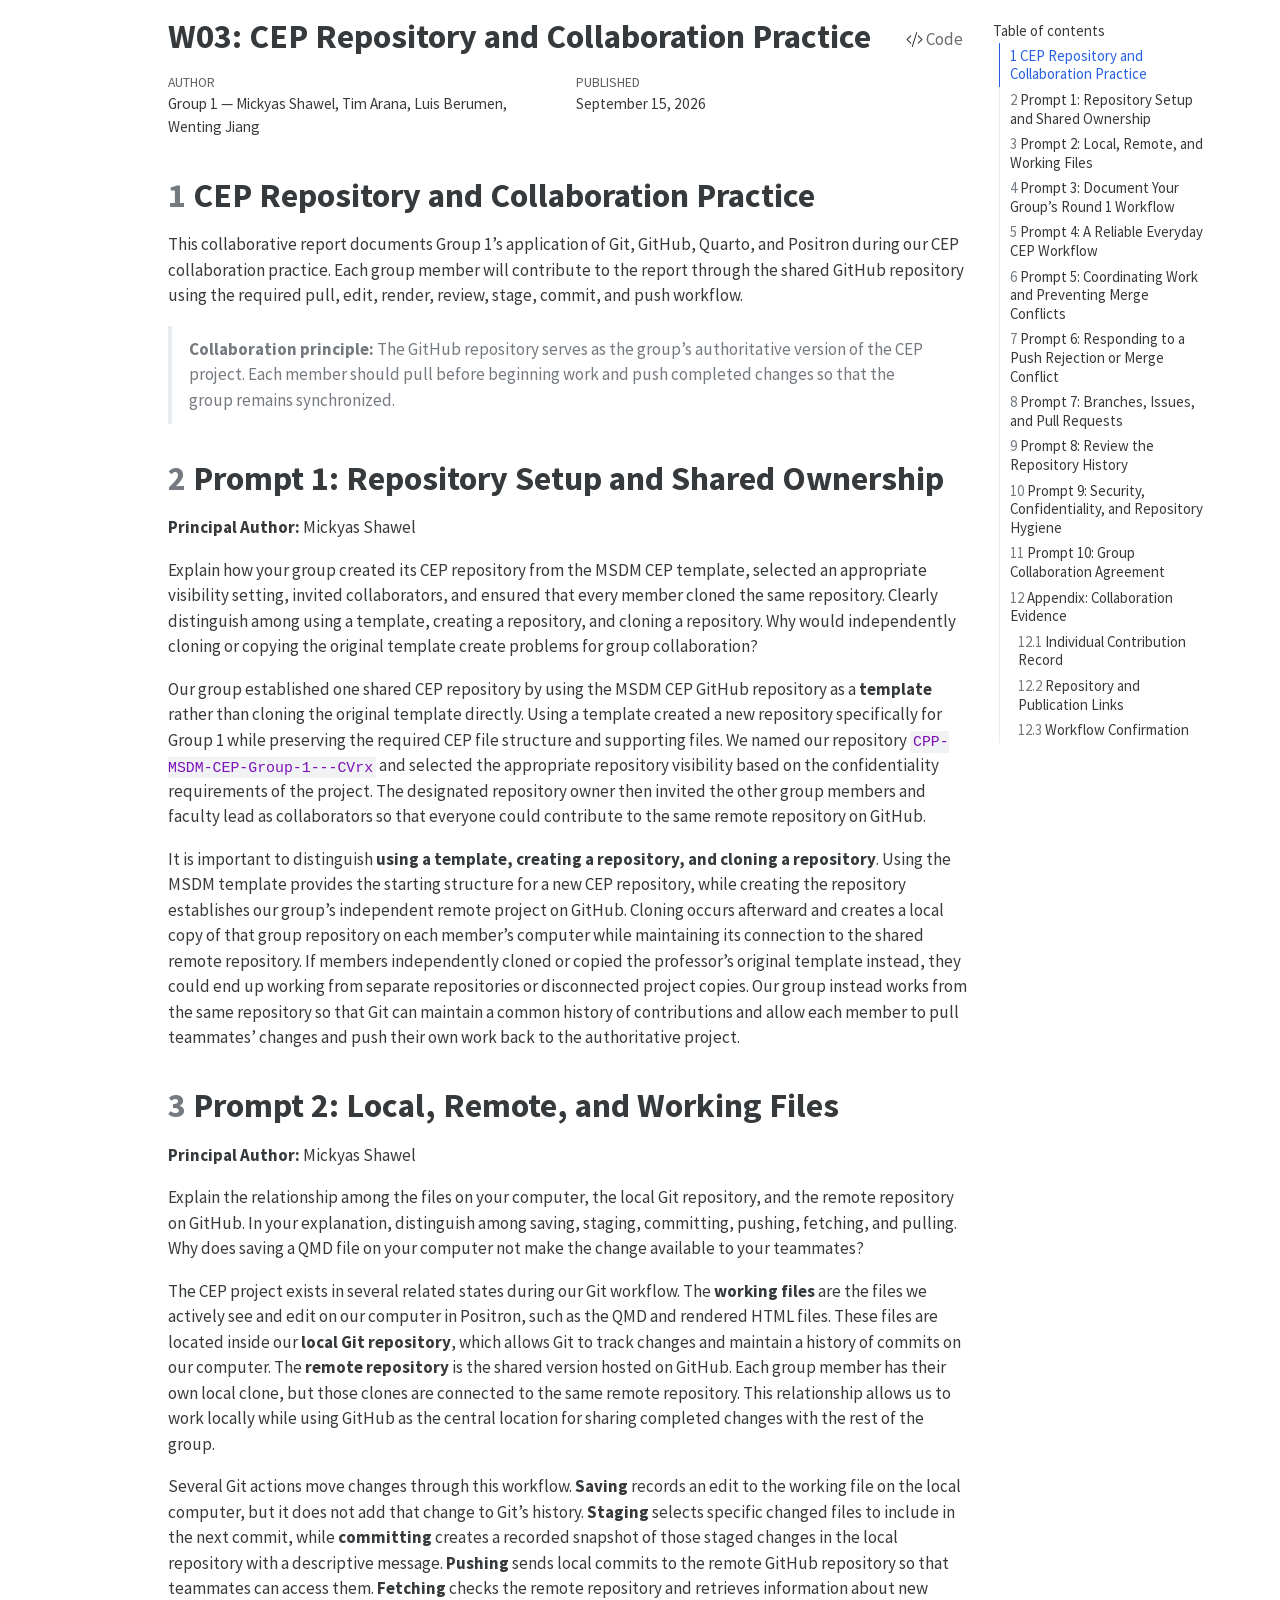
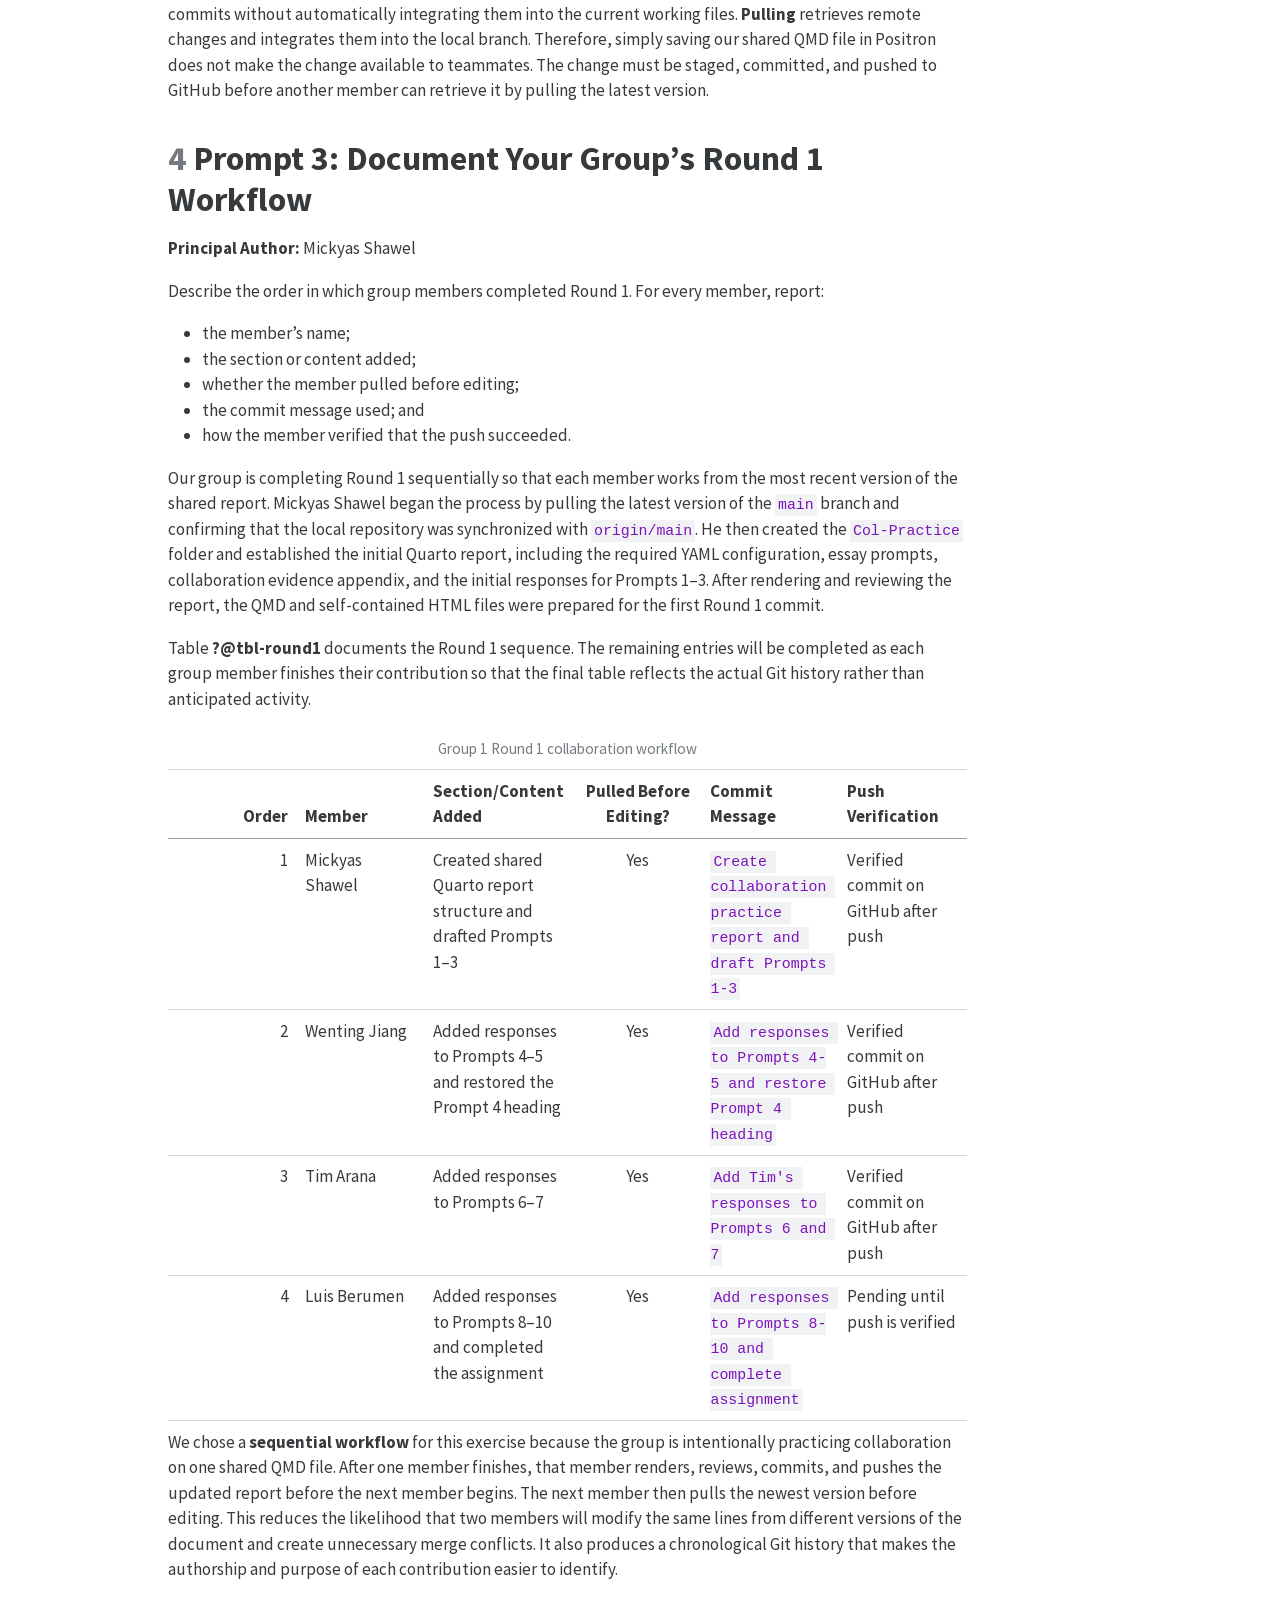
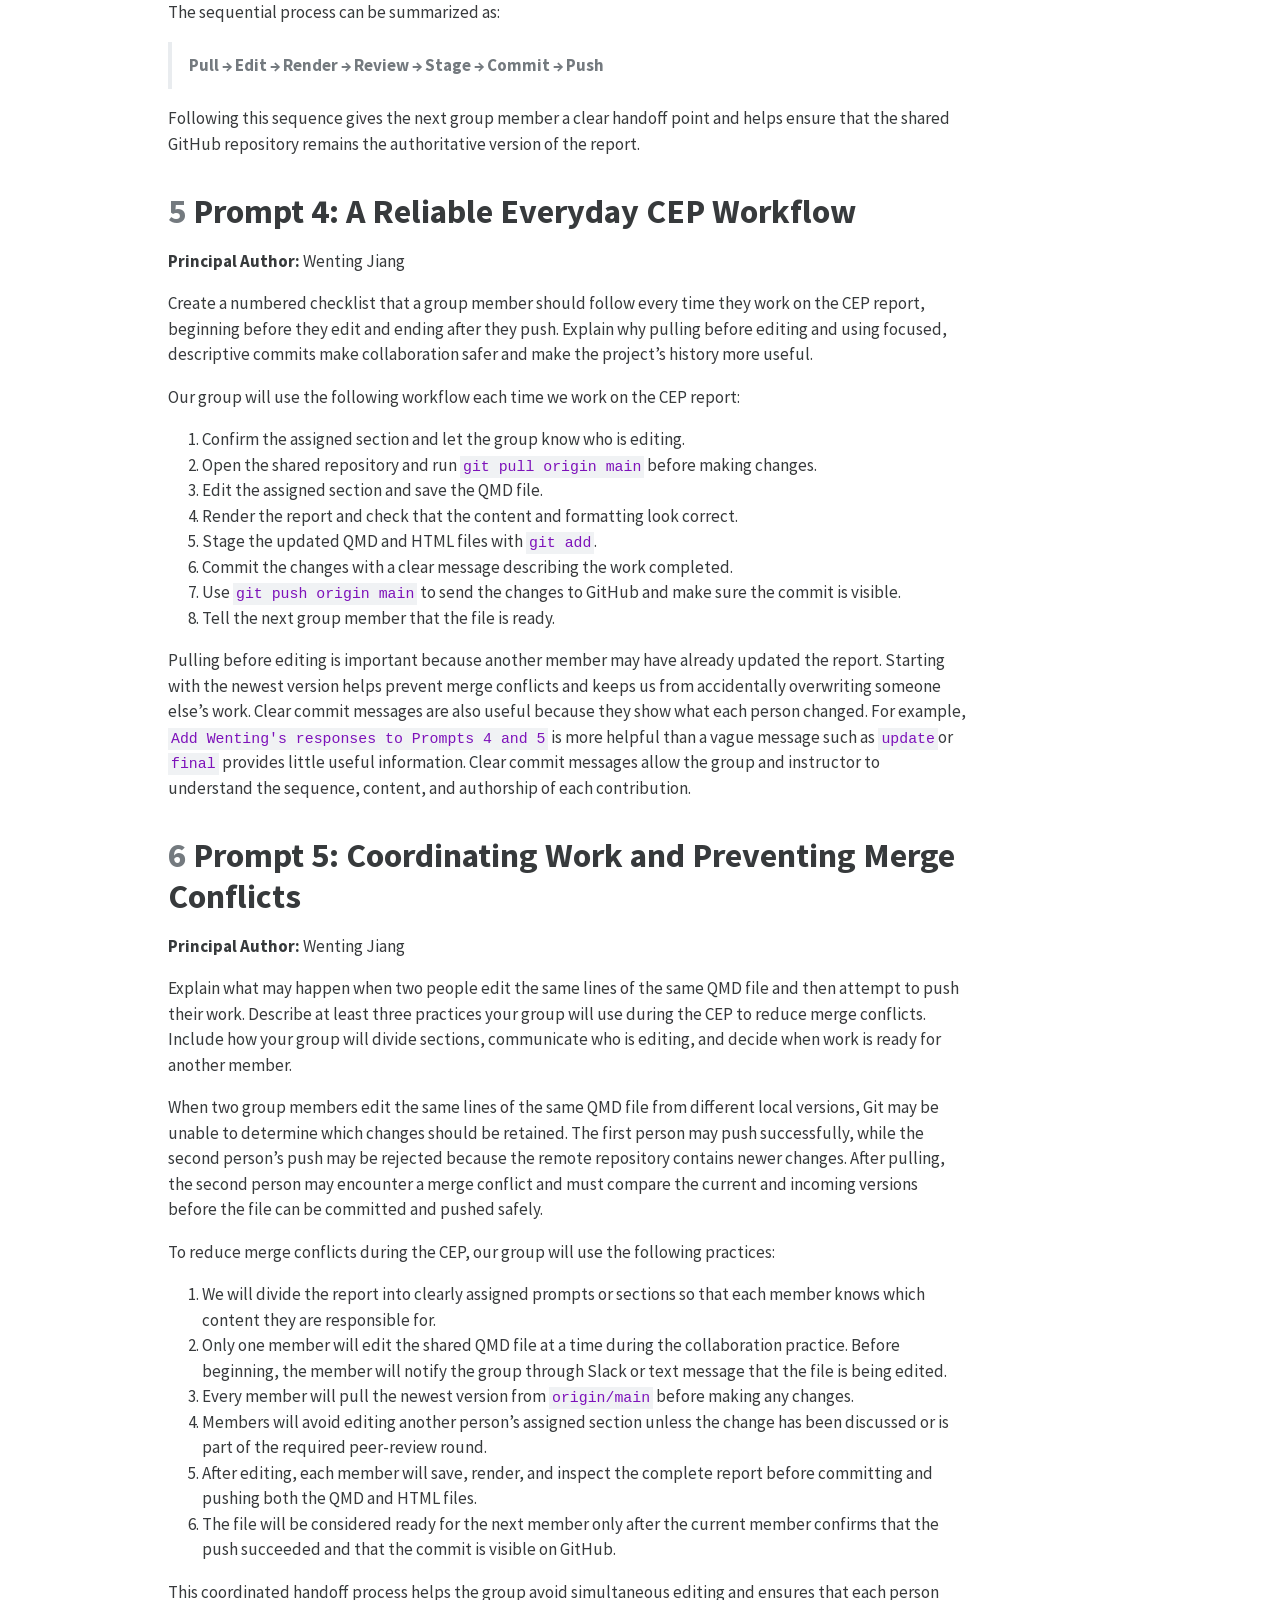
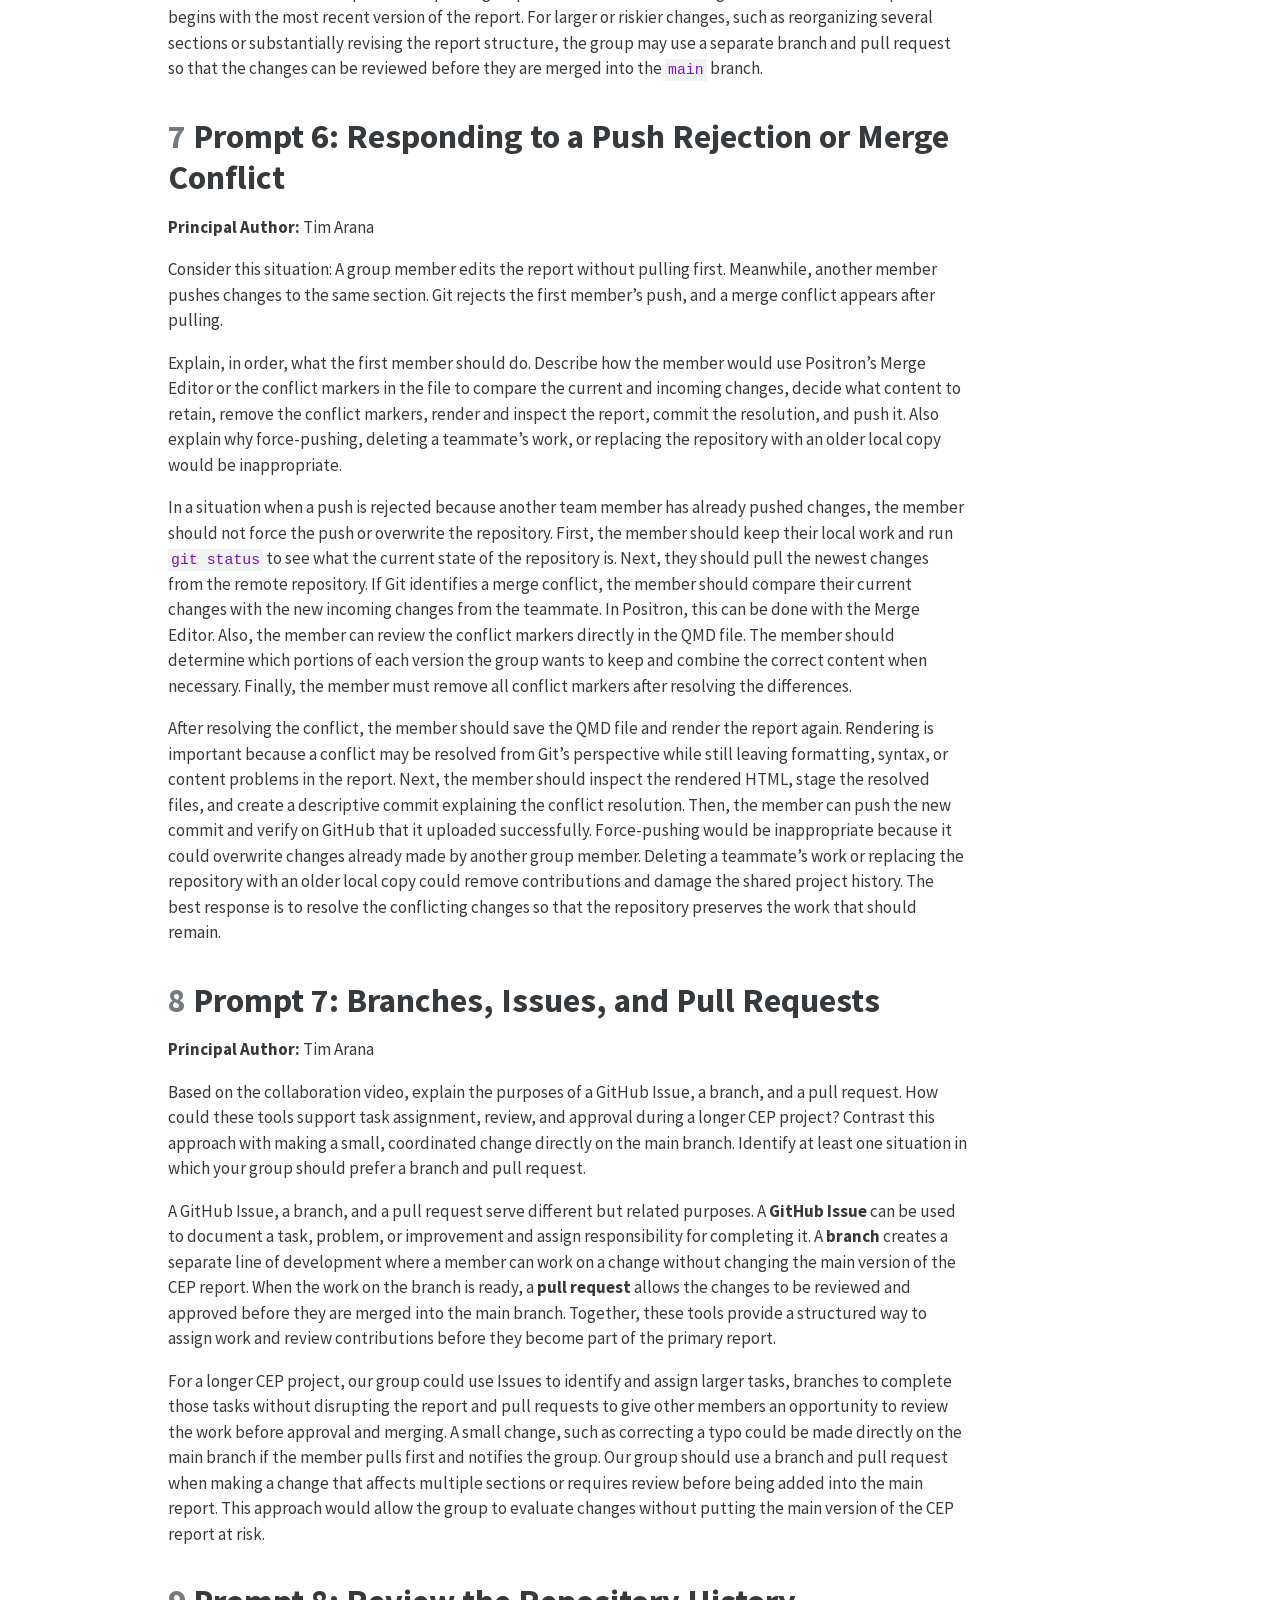
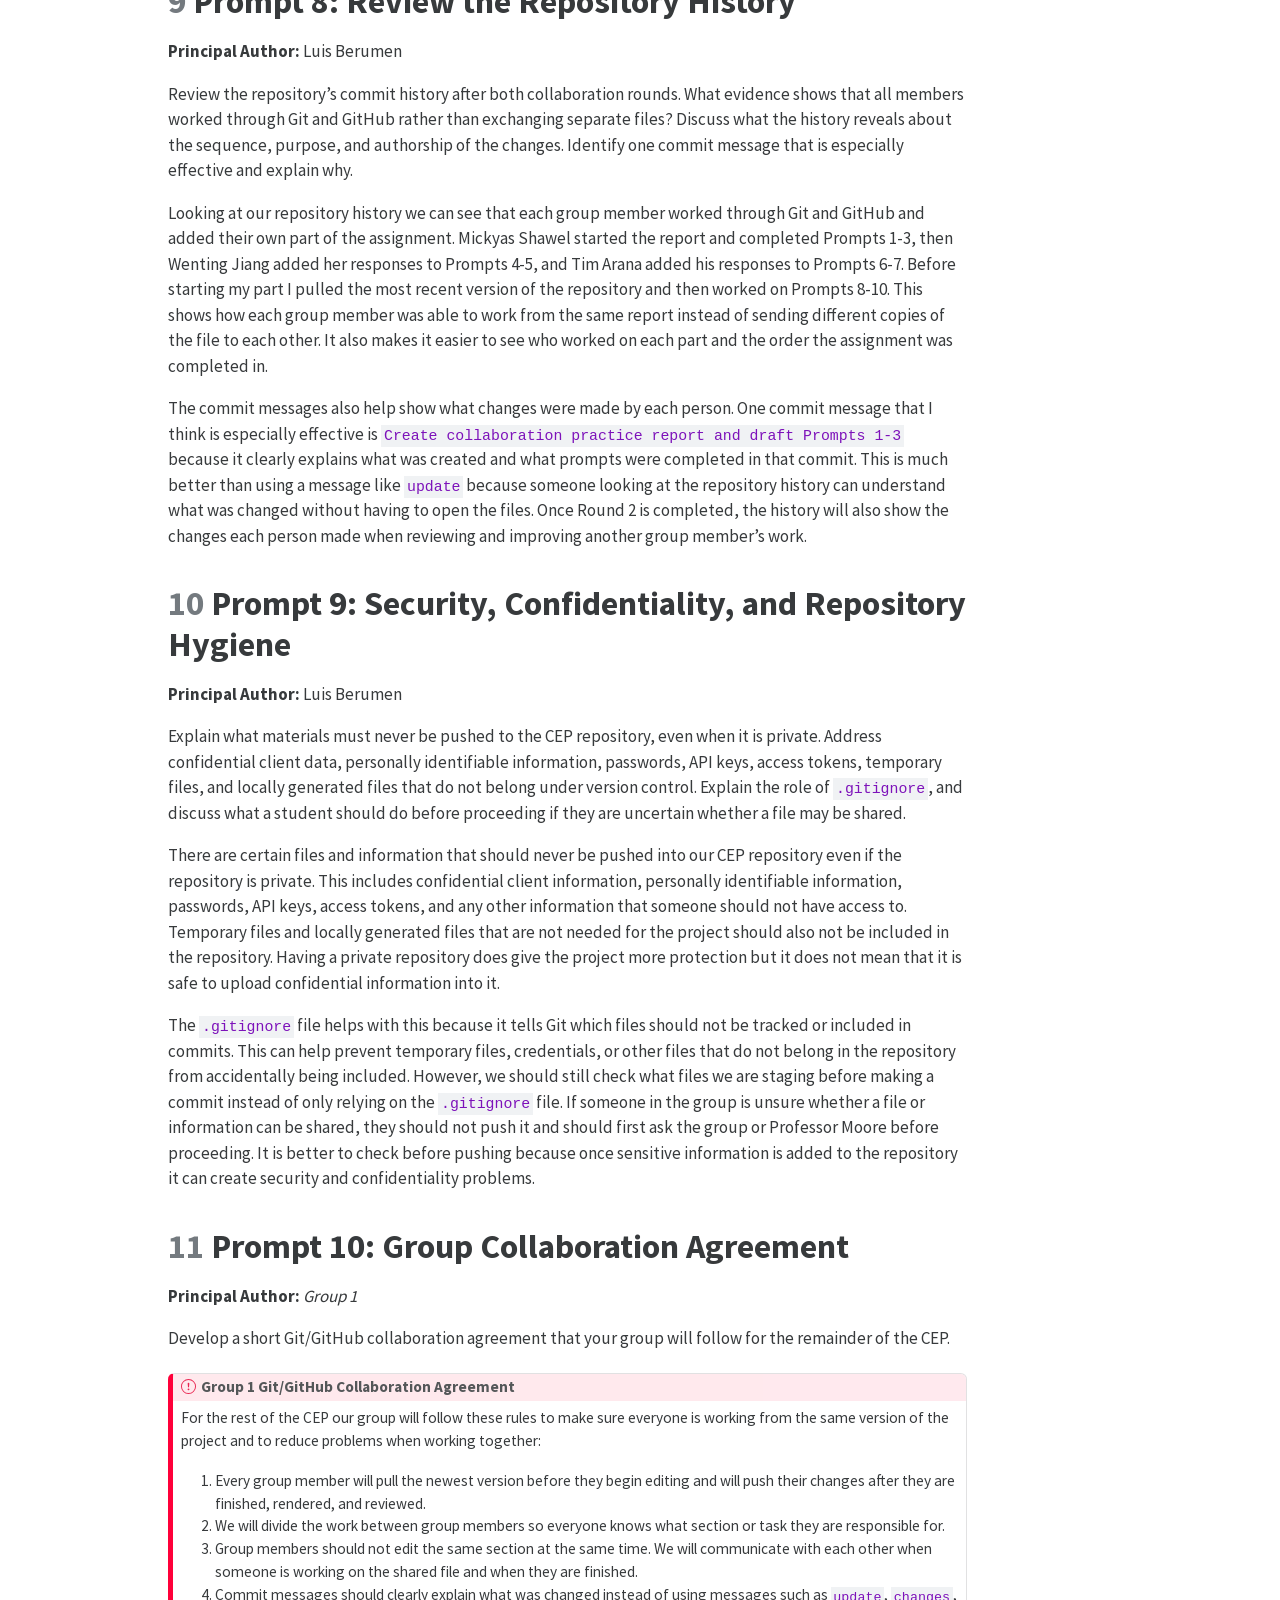
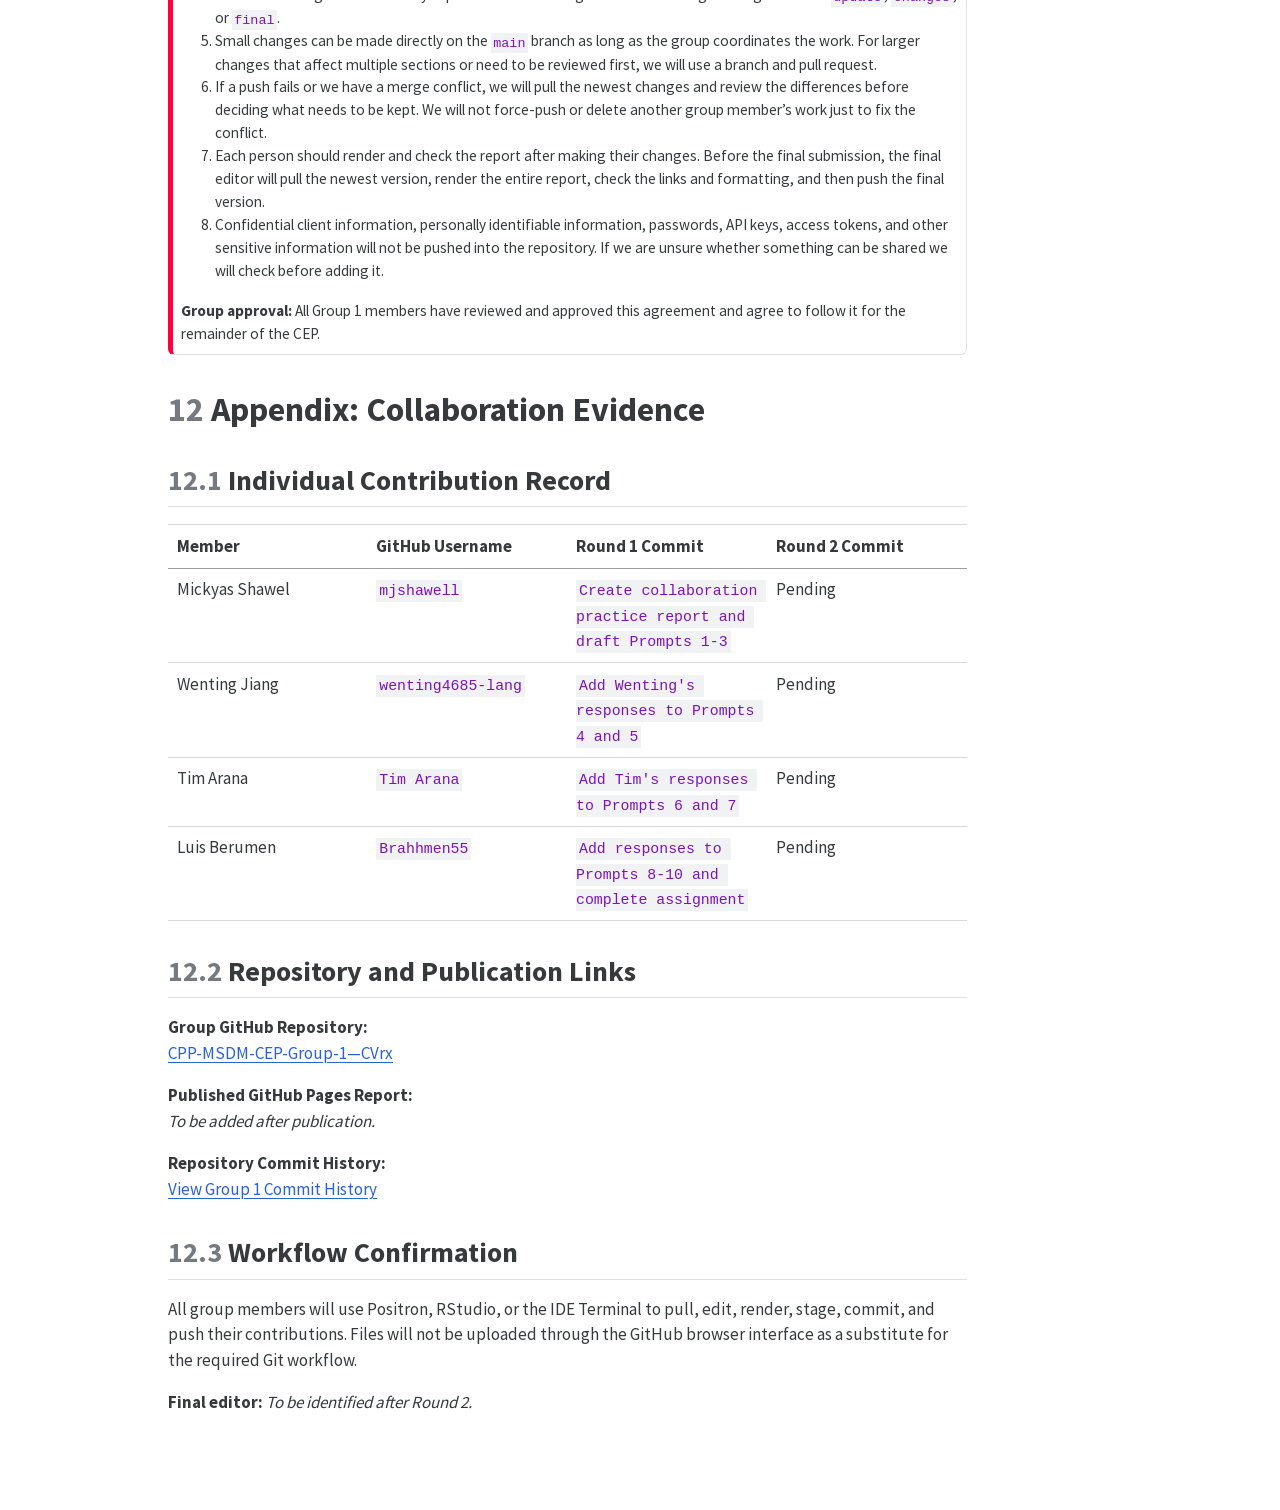
==== Col-Practice/index.html @ 11956f8b "updated html file for github pages" ====
<!DOCTYPE html>
<html xmlns="http://www.w3.org/1999/xhtml" lang="en" xml:lang="en"><head>

<meta charset="utf-8">
<meta name="generator" content="quarto-1.9.38">

<meta name="viewport" content="width=device-width, initial-scale=1.0, user-scalable=yes">

<meta name="author" content="Group 1 — Mickyas Shawel, Tim Arana, Luis Berumen, Wenting Jiang">
<meta name="dcterms.date" content="2026-09-15">

<title>W03: CEP Repository and Collaboration Practice</title>
<style>

code{white-space: pre-wrap;}
span.smallcaps{font-variant: small-caps;}
div.columns{display: flex; gap: min(4vw, 1.5em);}
div.column{flex: auto; overflow-x: auto;}
div.hanging-indent{margin-left: 1.5em; text-indent: -1.5em;}
ul.task-list{list-style: none;}
ul.task-list li input[type="checkbox"] {
width: 0.8em;
margin: 0 0.8em 0.2em -1em;  vertical-align: middle;
}

html { -webkit-text-size-adjust: 100%; }
pre > code.sourceCode { white-space: pre; position: relative; }
pre > code.sourceCode > span { display: inline-block; line-height: 1.25; }
pre > code.sourceCode > span:empty { height: 1.2em; }
.sourceCode { overflow: visible; }
code.sourceCode > span { color: inherit; text-decoration: inherit; }
div.sourceCode { margin: 1em 0; }
pre.sourceCode { margin: 0; }
@media screen {
div.sourceCode { overflow: auto; }
}
@media print {
pre > code.sourceCode { white-space: pre-wrap; }
pre > code.sourceCode > span { text-indent: -5em; padding-left: 5em; }
}
pre.numberSource code
{ counter-reset: source-line 0; }
pre.numberSource code > span
{ position: relative; left: -4em; counter-increment: source-line; }
pre.numberSource code > span > a:first-child::before
{ content: counter(source-line);
position: relative; left: -1em; text-align: right; vertical-align: baseline;
border: none; display: inline-block;
-webkit-touch-callout: none; -webkit-user-select: none;
-khtml-user-select: none; -moz-user-select: none;
-ms-user-select: none; user-select: none;
padding: 0 4px; width: 4em;
}
pre.numberSource { margin-left: 3em; padding-left: 4px; }
div.sourceCode
{ }
@media screen {
pre > code.sourceCode > span > a:first-child::before { text-decoration: underline; }
}
</style>


<script>/*!
 * clipboard.js v2.0.11
 * https://clipboardjs.com/
 *
 * Licensed MIT © Zeno Rocha
 */
!function(t,e){"object"==typeof exports&&"object"==typeof module?module.exports=e():"function"==typeof define&&define.amd?define([],e):"object"==typeof exports?exports.ClipboardJS=e():t.ClipboardJS=e()}(this,function(){return n={686:function(t,e,n){"use strict";n.d(e,{default:function(){return b}});var e=n(279),i=n.n(e),e=n(370),u=n.n(e),e=n(817),r=n.n(e);function c(t){try{return document.execCommand(t)}catch(t){return}}var a=function(t){t=r()(t);return c("cut"),t};function o(t,e){var n,o,t=(n=t,o="rtl"===document.documentElement.getAttribute("dir"),(t=document.createElement("textarea")).style.fontSize="12pt",t.style.border="0",t.style.padding="0",t.style.margin="0",t.style.position="absolute",t.style[o?"right":"left"]="-9999px",o=window.pageYOffset||document.documentElement.scrollTop,t.style.top="".concat(o,"px"),t.setAttribute("readonly",""),t.value=n,t);return e.container.appendChild(t),e=r()(t),c("copy"),t.remove(),e}var f=function(t){var e=1<arguments.length&&void 0!==arguments[1]?arguments[1]:{container:document.body},n="";return"string"==typeof t?n=o(t,e):t instanceof HTMLInputElement&&!["text","search","url","tel","password"].includes(null==t?void 0:t.type)?n=o(t.value,e):(n=r()(t),c("copy")),n};function l(t){return(l="function"==typeof Symbol&&"symbol"==typeof Symbol.iterator?function(t){return typeof t}:function(t){return t&&"function"==typeof Symbol&&t.constructor===Symbol&&t!==Symbol.prototype?"symbol":typeof t})(t)}var s=function(){var t=0<arguments.length&&void 0!==arguments[0]?arguments[0]:{},e=t.action,n=void 0===e?"copy":e,o=t.container,e=t.target,t=t.text;if("copy"!==n&&"cut"!==n)throw new Error('Invalid "action" value, use either "copy" or "cut"');if(void 0!==e){if(!e||"object"!==l(e)||1!==e.nodeType)throw new Error('Invalid "target" value, use a valid Element');if("copy"===n&&e.hasAttribute("disabled"))throw new Error('Invalid "target" attribute. Please use "readonly" instead of "disabled" attribute');if("cut"===n&&(e.hasAttribute("readonly")||e.hasAttribute("disabled")))throw new Error('Invalid "target" attribute. You can\'t cut text from elements with "readonly" or "disabled" attributes')}return t?f(t,{container:o}):e?"cut"===n?a(e):f(e,{container:o}):void 0};function p(t){return(p="function"==typeof Symbol&&"symbol"==typeof Symbol.iterator?function(t){return typeof t}:function(t){return t&&"function"==typeof Symbol&&t.constructor===Symbol&&t!==Symbol.prototype?"symbol":typeof t})(t)}function d(t,e){for(var n=0;n<e.length;n++){var o=e[n];o.enumerable=o.enumerable||!1,o.configurable=!0,"value"in o&&(o.writable=!0),Object.defineProperty(t,o.key,o)}}function y(t,e){return(y=Object.setPrototypeOf||function(t,e){return t.__proto__=e,t})(t,e)}function h(n){var o=function(){if("undefined"==typeof Reflect||!Reflect.construct)return!1;if(Reflect.construct.sham)return!1;if("function"==typeof Proxy)return!0;try{return Date.prototype.toString.call(Reflect.construct(Date,[],function(){})),!0}catch(t){return!1}}();return function(){var t,e=v(n);return t=o?(t=v(this).constructor,Reflect.construct(e,arguments,t)):e.apply(this,arguments),e=this,!(t=t)||"object"!==p(t)&&"function"!=typeof t?function(t){if(void 0!==t)return t;throw new ReferenceError("this hasn't been initialised - super() hasn't been called")}(e):t}}function v(t){return(v=Object.setPrototypeOf?Object.getPrototypeOf:function(t){return t.__proto__||Object.getPrototypeOf(t)})(t)}function m(t,e){t="data-clipboard-".concat(t);if(e.hasAttribute(t))return e.getAttribute(t)}var b=function(){!function(t,e){if("function"!=typeof e&&null!==e)throw new TypeError("Super expression must either be null or a function");t.prototype=Object.create(e&&e.prototype,{constructor:{value:t,writable:!0,configurable:!0}}),e&&y(t,e)}(r,i());var t,e,n,o=h(r);function r(t,e){var n;return function(t){if(!(t instanceof r))throw new TypeError("Cannot call a class as a function")}(this),(n=o.call(this)).resolveOptions(e),n.listenClick(t),n}return t=r,n=[{key:"copy",value:function(t){var e=1<arguments.length&&void 0!==arguments[1]?arguments[1]:{container:document.body};return f(t,e)}},{key:"cut",value:function(t){return a(t)}},{key:"isSupported",value:function(){var t=0<arguments.length&&void 0!==arguments[0]?arguments[0]:["copy","cut"],t="string"==typeof t?[t]:t,e=!!document.queryCommandSupported;return t.forEach(function(t){e=e&&!!document.queryCommandSupported(t)}),e}}],(e=[{key:"resolveOptions",value:function(){var t=0<arguments.length&&void 0!==arguments[0]?arguments[0]:{};this.action="function"==typeof t.action?t.action:this.defaultAction,this.target="function"==typeof t.target?t.target:this.defaultTarget,this.text="function"==typeof t.text?t.text:this.defaultText,this.container="object"===p(t.container)?t.container:document.body}},{key:"listenClick",value:function(t){var e=this;this.listener=u()(t,"click",function(t){return e.onClick(t)})}},{key:"onClick",value:function(t){var e=t.delegateTarget||t.currentTarget,n=this.action(e)||"copy",t=s({action:n,container:this.container,target:this.target(e),text:this.text(e)});this.emit(t?"success":"error",{action:n,text:t,trigger:e,clearSelection:function(){e&&e.focus(),window.getSelection().removeAllRanges()}})}},{key:"defaultAction",value:function(t){return m("action",t)}},{key:"defaultTarget",value:function(t){t=m("target",t);if(t)return document.querySelector(t)}},{key:"defaultText",value:function(t){return m("text",t)}},{key:"destroy",value:function(){this.listener.destroy()}}])&&d(t.prototype,e),n&&d(t,n),r}()},828:function(t){var e;"undefined"==typeof Element||Element.prototype.matches||((e=Element.prototype).matches=e.matchesSelector||e.mozMatchesSelector||e.msMatchesSelector||e.oMatchesSelector||e.webkitMatchesSelector),t.exports=function(t,e){for(;t&&9!==t.nodeType;){if("function"==typeof t.matches&&t.matches(e))return t;t=t.parentNode}}},438:function(t,e,n){var u=n(828);function i(t,e,n,o,r){var i=function(e,n,t,o){return function(t){t.delegateTarget=u(t.target,n),t.delegateTarget&&o.call(e,t)}}.apply(this,arguments);return t.addEventListener(n,i,r),{destroy:function(){t.removeEventListener(n,i,r)}}}t.exports=function(t,e,n,o,r){return"function"==typeof t.addEventListener?i.apply(null,arguments):"function"==typeof n?i.bind(null,document).apply(null,arguments):("string"==typeof t&&(t=document.querySelectorAll(t)),Array.prototype.map.call(t,function(t){return i(t,e,n,o,r)}))}},879:function(t,n){n.node=function(t){return void 0!==t&&t instanceof HTMLElement&&1===t.nodeType},n.nodeList=function(t){var e=Object.prototype.toString.call(t);return void 0!==t&&("[object NodeList]"===e||"[object HTMLCollection]"===e)&&"length"in t&&(0===t.length||n.node(t[0]))},n.string=function(t){return"string"==typeof t||t instanceof String},n.fn=function(t){return"[object Function]"===Object.prototype.toString.call(t)}},370:function(t,e,n){var f=n(879),l=n(438);t.exports=function(t,e,n){if(!t&&!e&&!n)throw new Error("Missing required arguments");if(!f.string(e))throw new TypeError("Second argument must be a String");if(!f.fn(n))throw new TypeError("Third argument must be a Function");if(f.node(t))return c=e,a=n,(u=t).addEventListener(c,a),{destroy:function(){u.removeEventListener(c,a)}};if(f.nodeList(t))return o=t,r=e,i=n,Array.prototype.forEach.call(o,function(t){t.addEventListener(r,i)}),{destroy:function(){Array.prototype.forEach.call(o,function(t){t.removeEventListener(r,i)})}};if(f.string(t))return t=t,e=e,n=n,l(document.body,t,e,n);throw new TypeError("First argument must be a String, HTMLElement, HTMLCollection, or NodeList");var o,r,i,u,c,a}},817:function(t){t.exports=function(t){var e,n="SELECT"===t.nodeName?(t.focus(),t.value):"INPUT"===t.nodeName||"TEXTAREA"===t.nodeName?((e=t.hasAttribute("readonly"))||t.setAttribute("readonly",""),t.select(),t.setSelectionRange(0,t.value.length),e||t.removeAttribute("readonly"),t.value):(t.hasAttribute("contenteditable")&&t.focus(),n=window.getSelection(),(e=document.createRange()).selectNodeContents(t),n.removeAllRanges(),n.addRange(e),n.toString());return n}},279:function(t){function e(){}e.prototype={on:function(t,e,n){var o=this.e||(this.e={});return(o[t]||(o[t]=[])).push({fn:e,ctx:n}),this},once:function(t,e,n){var o=this;function r(){o.off(t,r),e.apply(n,arguments)}return r._=e,this.on(t,r,n)},emit:function(t){for(var e=[].slice.call(arguments,1),n=((this.e||(this.e={}))[t]||[]).slice(),o=0,r=n.length;o<r;o++)n[o].fn.apply(n[o].ctx,e);return this},off:function(t,e){var n=this.e||(this.e={}),o=n[t],r=[];if(o&&e)for(var i=0,u=o.length;i<u;i++)o[i].fn!==e&&o[i].fn._!==e&&r.push(o[i]);return r.length?n[t]=r:delete n[t],this}},t.exports=e,t.exports.TinyEmitter=e}},r={},o.n=function(t){var e=t&&t.__esModule?function(){return t.default}:function(){return t};return o.d(e,{a:e}),e},o.d=function(t,e){for(var n in e)o.o(e,n)&&!o.o(t,n)&&Object.defineProperty(t,n,{enumerable:!0,get:e[n]})},o.o=function(t,e){return Object.prototype.hasOwnProperty.call(t,e)},o(686).default;function o(t){if(r[t])return r[t].exports;var e=r[t]={exports:{}};return n[t](e,e.exports,o),e.exports}var n,r});</script>
<script src="[data-uri]" type="module"></script>
<script src="[data-uri]" type="module"></script>
<script>/**
 * @popperjs/core v2.11.7 - MIT License
 */

!function(e,t){"object"==typeof exports&&"undefined"!=typeof module?t(exports):"function"==typeof define&&define.amd?define(["exports"],t):t((e="undefined"!=typeof globalThis?globalThis:e||self).Popper={})}(this,(function(e){"use strict";function t(e){if(null==e)return window;if("[object Window]"!==e.toString()){var t=e.ownerDocument;return t&&t.defaultView||window}return e}function n(e){return e instanceof t(e).Element||e instanceof Element}function r(e){return e instanceof t(e).HTMLElement||e instanceof HTMLElement}function o(e){return"undefined"!=typeof ShadowRoot&&(e instanceof t(e).ShadowRoot||e instanceof ShadowRoot)}var i=Math.max,a=Math.min,s=Math.round;function f(){var e=navigator.userAgentData;return null!=e&&e.brands&&Array.isArray(e.brands)?e.brands.map((function(e){return e.brand+"/"+e.version})).join(" "):navigator.userAgent}function c(){return!/^((?!chrome|android).)*safari/i.test(f())}function p(e,o,i){void 0===o&&(o=!1),void 0===i&&(i=!1);var a=e.getBoundingClientRect(),f=1,p=1;o&&r(e)&&(f=e.offsetWidth>0&&s(a.width)/e.offsetWidth||1,p=e.offsetHeight>0&&s(a.height)/e.offsetHeight||1);var u=(n(e)?t(e):window).visualViewport,l=!c()&&i,d=(a.left+(l&&u?u.offsetLeft:0))/f,h=(a.top+(l&&u?u.offsetTop:0))/p,m=a.width/f,v=a.height/p;return{width:m,height:v,top:h,right:d+m,bottom:h+v,left:d,x:d,y:h}}function u(e){var n=t(e);return{scrollLeft:n.pageXOffset,scrollTop:n.pageYOffset}}function l(e){return e?(e.nodeName||"").toLowerCase():null}function d(e){return((n(e)?e.ownerDocument:e.document)||window.document).documentElement}function h(e){return p(d(e)).left+u(e).scrollLeft}function m(e){return t(e).getComputedStyle(e)}function v(e){var t=m(e),n=t.overflow,r=t.overflowX,o=t.overflowY;return/auto|scroll|overlay|hidden/.test(n+o+r)}function y(e,n,o){void 0===o&&(o=!1);var i,a,f=r(n),c=r(n)&&function(e){var t=e.getBoundingClientRect(),n=s(t.width)/e.offsetWidth||1,r=s(t.height)/e.offsetHeight||1;return 1!==n||1!==r}(n),m=d(n),y=p(e,c,o),g={scrollLeft:0,scrollTop:0},b={x:0,y:0};return(f||!f&&!o)&&(("body"!==l(n)||v(m))&&(g=(i=n)!==t(i)&&r(i)?{scrollLeft:(a=i).scrollLeft,scrollTop:a.scrollTop}:u(i)),r(n)?((b=p(n,!0)).x+=n.clientLeft,b.y+=n.clientTop):m&&(b.x=h(m))),{x:y.left+g.scrollLeft-b.x,y:y.top+g.scrollTop-b.y,width:y.width,height:y.height}}function g(e){var t=p(e),n=e.offsetWidth,r=e.offsetHeight;return Math.abs(t.width-n)<=1&&(n=t.width),Math.abs(t.height-r)<=1&&(r=t.height),{x:e.offsetLeft,y:e.offsetTop,width:n,height:r}}function b(e){return"html"===l(e)?e:e.assignedSlot||e.parentNode||(o(e)?e.host:null)||d(e)}function x(e){return["html","body","#document"].indexOf(l(e))>=0?e.ownerDocument.body:r(e)&&v(e)?e:x(b(e))}function w(e,n){var r;void 0===n&&(n=[]);var o=x(e),i=o===(null==(r=e.ownerDocument)?void 0:r.body),a=t(o),s=i?[a].concat(a.visualViewport||[],v(o)?o:[]):o,f=n.concat(s);return i?f:f.concat(w(b(s)))}function O(e){return["table","td","th"].indexOf(l(e))>=0}function j(e){return r(e)&&"fixed"!==m(e).position?e.offsetParent:null}function E(e){for(var n=t(e),i=j(e);i&&O(i)&&"static"===m(i).position;)i=j(i);return i&&("html"===l(i)||"body"===l(i)&&"static"===m(i).position)?n:i||function(e){var t=/firefox/i.test(f());if(/Trident/i.test(f())&&r(e)&&"fixed"===m(e).position)return null;var n=b(e);for(o(n)&&(n=n.host);r(n)&&["html","body"].indexOf(l(n))<0;){var i=m(n);if("none"!==i.transform||"none"!==i.perspective||"paint"===i.contain||-1!==["transform","perspective"].indexOf(i.willChange)||t&&"filter"===i.willChange||t&&i.filter&&"none"!==i.filter)return n;n=n.parentNode}return null}(e)||n}var D="top",A="bottom",L="right",P="left",M="auto",k=[D,A,L,P],W="start",B="end",H="viewport",T="popper",R=k.reduce((function(e,t){return e.concat([t+"-"+W,t+"-"+B])}),[]),S=[].concat(k,[M]).reduce((function(e,t){return e.concat([t,t+"-"+W,t+"-"+B])}),[]),V=["beforeRead","read","afterRead","beforeMain","main","afterMain","beforeWrite","write","afterWrite"];function q(e){var t=new Map,n=new Set,r=[];function o(e){n.add(e.name),[].concat(e.requires||[],e.requiresIfExists||[]).forEach((function(e){if(!n.has(e)){var r=t.get(e);r&&o(r)}})),r.push(e)}return e.forEach((function(e){t.set(e.name,e)})),e.forEach((function(e){n.has(e.name)||o(e)})),r}function C(e){return e.split("-")[0]}function N(e,t){var n=t.getRootNode&&t.getRootNode();if(e.contains(t))return!0;if(n&&o(n)){var r=t;do{if(r&&e.isSameNode(r))return!0;r=r.parentNode||r.host}while(r)}return!1}function I(e){return Object.assign({},e,{left:e.x,top:e.y,right:e.x+e.width,bottom:e.y+e.height})}function _(e,r,o){return r===H?I(function(e,n){var r=t(e),o=d(e),i=r.visualViewport,a=o.clientWidth,s=o.clientHeight,f=0,p=0;if(i){a=i.width,s=i.height;var u=c();(u||!u&&"fixed"===n)&&(f=i.offsetLeft,p=i.offsetTop)}return{width:a,height:s,x:f+h(e),y:p}}(e,o)):n(r)?function(e,t){var n=p(e,!1,"fixed"===t);return n.top=n.top+e.clientTop,n.left=n.left+e.clientLeft,n.bottom=n.top+e.clientHeight,n.right=n.left+e.clientWidth,n.width=e.clientWidth,n.height=e.clientHeight,n.x=n.left,n.y=n.top,n}(r,o):I(function(e){var t,n=d(e),r=u(e),o=null==(t=e.ownerDocument)?void 0:t.body,a=i(n.scrollWidth,n.clientWidth,o?o.scrollWidth:0,o?o.clientWidth:0),s=i(n.scrollHeight,n.clientHeight,o?o.scrollHeight:0,o?o.clientHeight:0),f=-r.scrollLeft+h(e),c=-r.scrollTop;return"rtl"===m(o||n).direction&&(f+=i(n.clientWidth,o?o.clientWidth:0)-a),{width:a,height:s,x:f,y:c}}(d(e)))}function F(e,t,o,s){var f="clippingParents"===t?function(e){var t=w(b(e)),o=["absolute","fixed"].indexOf(m(e).position)>=0&&r(e)?E(e):e;return n(o)?t.filter((function(e){return n(e)&&N(e,o)&&"body"!==l(e)})):[]}(e):[].concat(t),c=[].concat(f,[o]),p=c[0],u=c.reduce((function(t,n){var r=_(e,n,s);return t.top=i(r.top,t.top),t.right=a(r.right,t.right),t.bottom=a(r.bottom,t.bottom),t.left=i(r.left,t.left),t}),_(e,p,s));return u.width=u.right-u.left,u.height=u.bottom-u.top,u.x=u.left,u.y=u.top,u}function U(e){return e.split("-")[1]}function z(e){return["top","bottom"].indexOf(e)>=0?"x":"y"}function X(e){var t,n=e.reference,r=e.element,o=e.placement,i=o?C(o):null,a=o?U(o):null,s=n.x+n.width/2-r.width/2,f=n.y+n.height/2-r.height/2;switch(i){case D:t={x:s,y:n.y-r.height};break;case A:t={x:s,y:n.y+n.height};break;case L:t={x:n.x+n.width,y:f};break;case P:t={x:n.x-r.width,y:f};break;default:t={x:n.x,y:n.y}}var c=i?z(i):null;if(null!=c){var p="y"===c?"height":"width";switch(a){case W:t[c]=t[c]-(n[p]/2-r[p]/2);break;case B:t[c]=t[c]+(n[p]/2-r[p]/2)}}return t}function Y(e){return Object.assign({},{top:0,right:0,bottom:0,left:0},e)}function G(e,t){return t.reduce((function(t,n){return t[n]=e,t}),{})}function J(e,t){void 0===t&&(t={});var r=t,o=r.placement,i=void 0===o?e.placement:o,a=r.strategy,s=void 0===a?e.strategy:a,f=r.boundary,c=void 0===f?"clippingParents":f,u=r.rootBoundary,l=void 0===u?H:u,h=r.elementContext,m=void 0===h?T:h,v=r.altBoundary,y=void 0!==v&&v,g=r.padding,b=void 0===g?0:g,x=Y("number"!=typeof b?b:G(b,k)),w=m===T?"reference":T,O=e.rects.popper,j=e.elements[y?w:m],E=F(n(j)?j:j.contextElement||d(e.elements.popper),c,l,s),P=p(e.elements.reference),M=X({reference:P,element:O,strategy:"absolute",placement:i}),W=I(Object.assign({},O,M)),B=m===T?W:P,R={top:E.top-B.top+x.top,bottom:B.bottom-E.bottom+x.bottom,left:E.left-B.left+x.left,right:B.right-E.right+x.right},S=e.modifiersData.offset;if(m===T&&S){var V=S[i];Object.keys(R).forEach((function(e){var t=[L,A].indexOf(e)>=0?1:-1,n=[D,A].indexOf(e)>=0?"y":"x";R[e]+=V[n]*t}))}return R}var K={placement:"bottom",modifiers:[],strategy:"absolute"};function Q(){for(var e=arguments.length,t=new Array(e),n=0;n<e;n++)t[n]=arguments[n];return!t.some((function(e){return!(e&&"function"==typeof e.getBoundingClientRect)}))}function Z(e){void 0===e&&(e={});var t=e,r=t.defaultModifiers,o=void 0===r?[]:r,i=t.defaultOptions,a=void 0===i?K:i;return function(e,t,r){void 0===r&&(r=a);var i,s,f={placement:"bottom",orderedModifiers:[],options:Object.assign({},K,a),modifiersData:{},elements:{reference:e,popper:t},attributes:{},styles:{}},c=[],p=!1,u={state:f,setOptions:function(r){var i="function"==typeof r?r(f.options):r;l(),f.options=Object.assign({},a,f.options,i),f.scrollParents={reference:n(e)?w(e):e.contextElement?w(e.contextElement):[],popper:w(t)};var s,p,d=function(e){var t=q(e);return V.reduce((function(e,n){return e.concat(t.filter((function(e){return e.phase===n})))}),[])}((s=[].concat(o,f.options.modifiers),p=s.reduce((function(e,t){var n=e[t.name];return e[t.name]=n?Object.assign({},n,t,{options:Object.assign({},n.options,t.options),data:Object.assign({},n.data,t.data)}):t,e}),{}),Object.keys(p).map((function(e){return p[e]}))));return f.orderedModifiers=d.filter((function(e){return e.enabled})),f.orderedModifiers.forEach((function(e){var t=e.name,n=e.options,r=void 0===n?{}:n,o=e.effect;if("function"==typeof o){var i=o({state:f,name:t,instance:u,options:r}),a=function(){};c.push(i||a)}})),u.update()},forceUpdate:function(){if(!p){var e=f.elements,t=e.reference,n=e.popper;if(Q(t,n)){f.rects={reference:y(t,E(n),"fixed"===f.options.strategy),popper:g(n)},f.reset=!1,f.placement=f.options.placement,f.orderedModifiers.forEach((function(e){return f.modifiersData[e.name]=Object.assign({},e.data)}));for(var r=0;r<f.orderedModifiers.length;r++)if(!0!==f.reset){var o=f.orderedModifiers[r],i=o.fn,a=o.options,s=void 0===a?{}:a,c=o.name;"function"==typeof i&&(f=i({state:f,options:s,name:c,instance:u})||f)}else f.reset=!1,r=-1}}},update:(i=function(){return new Promise((function(e){u.forceUpdate(),e(f)}))},function(){return s||(s=new Promise((function(e){Promise.resolve().then((function(){s=void 0,e(i())}))}))),s}),destroy:function(){l(),p=!0}};if(!Q(e,t))return u;function l(){c.forEach((function(e){return e()})),c=[]}return u.setOptions(r).then((function(e){!p&&r.onFirstUpdate&&r.onFirstUpdate(e)})),u}}var $={passive:!0};var ee={name:"eventListeners",enabled:!0,phase:"write",fn:function(){},effect:function(e){var n=e.state,r=e.instance,o=e.options,i=o.scroll,a=void 0===i||i,s=o.resize,f=void 0===s||s,c=t(n.elements.popper),p=[].concat(n.scrollParents.reference,n.scrollParents.popper);return a&&p.forEach((function(e){e.addEventListener("scroll",r.update,$)})),f&&c.addEventListener("resize",r.update,$),function(){a&&p.forEach((function(e){e.removeEventListener("scroll",r.update,$)})),f&&c.removeEventListener("resize",r.update,$)}},data:{}};var te={name:"popperOffsets",enabled:!0,phase:"read",fn:function(e){var t=e.state,n=e.name;t.modifiersData[n]=X({reference:t.rects.reference,element:t.rects.popper,strategy:"absolute",placement:t.placement})},data:{}},ne={top:"auto",right:"auto",bottom:"auto",left:"auto"};function re(e){var n,r=e.popper,o=e.popperRect,i=e.placement,a=e.variation,f=e.offsets,c=e.position,p=e.gpuAcceleration,u=e.adaptive,l=e.roundOffsets,h=e.isFixed,v=f.x,y=void 0===v?0:v,g=f.y,b=void 0===g?0:g,x="function"==typeof l?l({x:y,y:b}):{x:y,y:b};y=x.x,b=x.y;var w=f.hasOwnProperty("x"),O=f.hasOwnProperty("y"),j=P,M=D,k=window;if(u){var W=E(r),H="clientHeight",T="clientWidth";if(W===t(r)&&"static"!==m(W=d(r)).position&&"absolute"===c&&(H="scrollHeight",T="scrollWidth"),W=W,i===D||(i===P||i===L)&&a===B)M=A,b-=(h&&W===k&&k.visualViewport?k.visualViewport.height:W[H])-o.height,b*=p?1:-1;if(i===P||(i===D||i===A)&&a===B)j=L,y-=(h&&W===k&&k.visualViewport?k.visualViewport.width:W[T])-o.width,y*=p?1:-1}var R,S=Object.assign({position:c},u&&ne),V=!0===l?function(e,t){var n=e.x,r=e.y,o=t.devicePixelRatio||1;return{x:s(n*o)/o||0,y:s(r*o)/o||0}}({x:y,y:b},t(r)):{x:y,y:b};return y=V.x,b=V.y,p?Object.assign({},S,((R={})[M]=O?"0":"",R[j]=w?"0":"",R.transform=(k.devicePixelRatio||1)<=1?"translate("+y+"px, "+b+"px)":"translate3d("+y+"px, "+b+"px, 0)",R)):Object.assign({},S,((n={})[M]=O?b+"px":"",n[j]=w?y+"px":"",n.transform="",n))}var oe={name:"computeStyles",enabled:!0,phase:"beforeWrite",fn:function(e){var t=e.state,n=e.options,r=n.gpuAcceleration,o=void 0===r||r,i=n.adaptive,a=void 0===i||i,s=n.roundOffsets,f=void 0===s||s,c={placement:C(t.placement),variation:U(t.placement),popper:t.elements.popper,popperRect:t.rects.popper,gpuAcceleration:o,isFixed:"fixed"===t.options.strategy};null!=t.modifiersData.popperOffsets&&(t.styles.popper=Object.assign({},t.styles.popper,re(Object.assign({},c,{offsets:t.modifiersData.popperOffsets,position:t.options.strategy,adaptive:a,roundOffsets:f})))),null!=t.modifiersData.arrow&&(t.styles.arrow=Object.assign({},t.styles.arrow,re(Object.assign({},c,{offsets:t.modifiersData.arrow,position:"absolute",adaptive:!1,roundOffsets:f})))),t.attributes.popper=Object.assign({},t.attributes.popper,{"data-popper-placement":t.placement})},data:{}};var ie={name:"applyStyles",enabled:!0,phase:"write",fn:function(e){var t=e.state;Object.keys(t.elements).forEach((function(e){var n=t.styles[e]||{},o=t.attributes[e]||{},i=t.elements[e];r(i)&&l(i)&&(Object.assign(i.style,n),Object.keys(o).forEach((function(e){var t=o[e];!1===t?i.removeAttribute(e):i.setAttribute(e,!0===t?"":t)})))}))},effect:function(e){var t=e.state,n={popper:{position:t.options.strategy,left:"0",top:"0",margin:"0"},arrow:{position:"absolute"},reference:{}};return Object.assign(t.elements.popper.style,n.popper),t.styles=n,t.elements.arrow&&Object.assign(t.elements.arrow.style,n.arrow),function(){Object.keys(t.elements).forEach((function(e){var o=t.elements[e],i=t.attributes[e]||{},a=Object.keys(t.styles.hasOwnProperty(e)?t.styles[e]:n[e]).reduce((function(e,t){return e[t]="",e}),{});r(o)&&l(o)&&(Object.assign(o.style,a),Object.keys(i).forEach((function(e){o.removeAttribute(e)})))}))}},requires:["computeStyles"]};var ae={name:"offset",enabled:!0,phase:"main",requires:["popperOffsets"],fn:function(e){var t=e.state,n=e.options,r=e.name,o=n.offset,i=void 0===o?[0,0]:o,a=S.reduce((function(e,n){return e[n]=function(e,t,n){var r=C(e),o=[P,D].indexOf(r)>=0?-1:1,i="function"==typeof n?n(Object.assign({},t,{placement:e})):n,a=i[0],s=i[1];return a=a||0,s=(s||0)*o,[P,L].indexOf(r)>=0?{x:s,y:a}:{x:a,y:s}}(n,t.rects,i),e}),{}),s=a[t.placement],f=s.x,c=s.y;null!=t.modifiersData.popperOffsets&&(t.modifiersData.popperOffsets.x+=f,t.modifiersData.popperOffsets.y+=c),t.modifiersData[r]=a}},se={left:"right",right:"left",bottom:"top",top:"bottom"};function fe(e){return e.replace(/left|right|bottom|top/g,(function(e){return se[e]}))}var ce={start:"end",end:"start"};function pe(e){return e.replace(/start|end/g,(function(e){return ce[e]}))}function ue(e,t){void 0===t&&(t={});var n=t,r=n.placement,o=n.boundary,i=n.rootBoundary,a=n.padding,s=n.flipVariations,f=n.allowedAutoPlacements,c=void 0===f?S:f,p=U(r),u=p?s?R:R.filter((function(e){return U(e)===p})):k,l=u.filter((function(e){return c.indexOf(e)>=0}));0===l.length&&(l=u);var d=l.reduce((function(t,n){return t[n]=J(e,{placement:n,boundary:o,rootBoundary:i,padding:a})[C(n)],t}),{});return Object.keys(d).sort((function(e,t){return d[e]-d[t]}))}var le={name:"flip",enabled:!0,phase:"main",fn:function(e){var t=e.state,n=e.options,r=e.name;if(!t.modifiersData[r]._skip){for(var o=n.mainAxis,i=void 0===o||o,a=n.altAxis,s=void 0===a||a,f=n.fallbackPlacements,c=n.padding,p=n.boundary,u=n.rootBoundary,l=n.altBoundary,d=n.flipVariations,h=void 0===d||d,m=n.allowedAutoPlacements,v=t.options.placement,y=C(v),g=f||(y===v||!h?[fe(v)]:function(e){if(C(e)===M)return[];var t=fe(e);return[pe(e),t,pe(t)]}(v)),b=[v].concat(g).reduce((function(e,n){return e.concat(C(n)===M?ue(t,{placement:n,boundary:p,rootBoundary:u,padding:c,flipVariations:h,allowedAutoPlacements:m}):n)}),[]),x=t.rects.reference,w=t.rects.popper,O=new Map,j=!0,E=b[0],k=0;k<b.length;k++){var B=b[k],H=C(B),T=U(B)===W,R=[D,A].indexOf(H)>=0,S=R?"width":"height",V=J(t,{placement:B,boundary:p,rootBoundary:u,altBoundary:l,padding:c}),q=R?T?L:P:T?A:D;x[S]>w[S]&&(q=fe(q));var N=fe(q),I=[];if(i&&I.push(V[H]<=0),s&&I.push(V[q]<=0,V[N]<=0),I.every((function(e){return e}))){E=B,j=!1;break}O.set(B,I)}if(j)for(var _=function(e){var t=b.find((function(t){var n=O.get(t);if(n)return n.slice(0,e).every((function(e){return e}))}));if(t)return E=t,"break"},F=h?3:1;F>0;F--){if("break"===_(F))break}t.placement!==E&&(t.modifiersData[r]._skip=!0,t.placement=E,t.reset=!0)}},requiresIfExists:["offset"],data:{_skip:!1}};function de(e,t,n){return i(e,a(t,n))}var he={name:"preventOverflow",enabled:!0,phase:"main",fn:function(e){var t=e.state,n=e.options,r=e.name,o=n.mainAxis,s=void 0===o||o,f=n.altAxis,c=void 0!==f&&f,p=n.boundary,u=n.rootBoundary,l=n.altBoundary,d=n.padding,h=n.tether,m=void 0===h||h,v=n.tetherOffset,y=void 0===v?0:v,b=J(t,{boundary:p,rootBoundary:u,padding:d,altBoundary:l}),x=C(t.placement),w=U(t.placement),O=!w,j=z(x),M="x"===j?"y":"x",k=t.modifiersData.popperOffsets,B=t.rects.reference,H=t.rects.popper,T="function"==typeof y?y(Object.assign({},t.rects,{placement:t.placement})):y,R="number"==typeof T?{mainAxis:T,altAxis:T}:Object.assign({mainAxis:0,altAxis:0},T),S=t.modifiersData.offset?t.modifiersData.offset[t.placement]:null,V={x:0,y:0};if(k){if(s){var q,N="y"===j?D:P,I="y"===j?A:L,_="y"===j?"height":"width",F=k[j],X=F+b[N],Y=F-b[I],G=m?-H[_]/2:0,K=w===W?B[_]:H[_],Q=w===W?-H[_]:-B[_],Z=t.elements.arrow,$=m&&Z?g(Z):{width:0,height:0},ee=t.modifiersData["arrow#persistent"]?t.modifiersData["arrow#persistent"].padding:{top:0,right:0,bottom:0,left:0},te=ee[N],ne=ee[I],re=de(0,B[_],$[_]),oe=O?B[_]/2-G-re-te-R.mainAxis:K-re-te-R.mainAxis,ie=O?-B[_]/2+G+re+ne+R.mainAxis:Q+re+ne+R.mainAxis,ae=t.elements.arrow&&E(t.elements.arrow),se=ae?"y"===j?ae.clientTop||0:ae.clientLeft||0:0,fe=null!=(q=null==S?void 0:S[j])?q:0,ce=F+ie-fe,pe=de(m?a(X,F+oe-fe-se):X,F,m?i(Y,ce):Y);k[j]=pe,V[j]=pe-F}if(c){var ue,le="x"===j?D:P,he="x"===j?A:L,me=k[M],ve="y"===M?"height":"width",ye=me+b[le],ge=me-b[he],be=-1!==[D,P].indexOf(x),xe=null!=(ue=null==S?void 0:S[M])?ue:0,we=be?ye:me-B[ve]-H[ve]-xe+R.altAxis,Oe=be?me+B[ve]+H[ve]-xe-R.altAxis:ge,je=m&&be?function(e,t,n){var r=de(e,t,n);return r>n?n:r}(we,me,Oe):de(m?we:ye,me,m?Oe:ge);k[M]=je,V[M]=je-me}t.modifiersData[r]=V}},requiresIfExists:["offset"]};var me={name:"arrow",enabled:!0,phase:"main",fn:function(e){var t,n=e.state,r=e.name,o=e.options,i=n.elements.arrow,a=n.modifiersData.popperOffsets,s=C(n.placement),f=z(s),c=[P,L].indexOf(s)>=0?"height":"width";if(i&&a){var p=function(e,t){return Y("number"!=typeof(e="function"==typeof e?e(Object.assign({},t.rects,{placement:t.placement})):e)?e:G(e,k))}(o.padding,n),u=g(i),l="y"===f?D:P,d="y"===f?A:L,h=n.rects.reference[c]+n.rects.reference[f]-a[f]-n.rects.popper[c],m=a[f]-n.rects.reference[f],v=E(i),y=v?"y"===f?v.clientHeight||0:v.clientWidth||0:0,b=h/2-m/2,x=p[l],w=y-u[c]-p[d],O=y/2-u[c]/2+b,j=de(x,O,w),M=f;n.modifiersData[r]=((t={})[M]=j,t.centerOffset=j-O,t)}},effect:function(e){var t=e.state,n=e.options.element,r=void 0===n?"[data-popper-arrow]":n;null!=r&&("string"!=typeof r||(r=t.elements.popper.querySelector(r)))&&N(t.elements.popper,r)&&(t.elements.arrow=r)},requires:["popperOffsets"],requiresIfExists:["preventOverflow"]};function ve(e,t,n){return void 0===n&&(n={x:0,y:0}),{top:e.top-t.height-n.y,right:e.right-t.width+n.x,bottom:e.bottom-t.height+n.y,left:e.left-t.width-n.x}}function ye(e){return[D,L,A,P].some((function(t){return e[t]>=0}))}var ge={name:"hide",enabled:!0,phase:"main",requiresIfExists:["preventOverflow"],fn:function(e){var t=e.state,n=e.name,r=t.rects.reference,o=t.rects.popper,i=t.modifiersData.preventOverflow,a=J(t,{elementContext:"reference"}),s=J(t,{altBoundary:!0}),f=ve(a,r),c=ve(s,o,i),p=ye(f),u=ye(c);t.modifiersData[n]={referenceClippingOffsets:f,popperEscapeOffsets:c,isReferenceHidden:p,hasPopperEscaped:u},t.attributes.popper=Object.assign({},t.attributes.popper,{"data-popper-reference-hidden":p,"data-popper-escaped":u})}},be=Z({defaultModifiers:[ee,te,oe,ie]}),xe=[ee,te,oe,ie,ae,le,he,me,ge],we=Z({defaultModifiers:xe});e.applyStyles=ie,e.arrow=me,e.computeStyles=oe,e.createPopper=we,e.createPopperLite=be,e.defaultModifiers=xe,e.detectOverflow=J,e.eventListeners=ee,e.flip=le,e.hide=ge,e.offset=ae,e.popperGenerator=Z,e.popperOffsets=te,e.preventOverflow=he,Object.defineProperty(e,"__esModule",{value:!0})}));

</script>
<script>!function(e,t){"object"==typeof exports&&"undefined"!=typeof module?module.exports=t(require("@popperjs/core")):"function"==typeof define&&define.amd?define(["@popperjs/core"],t):(e=e||self).tippy=t(e.Popper)}(this,(function(e){"use strict";var t={passive:!0,capture:!0},n=function(){return document.body};function r(e,t,n){if(Array.isArray(e)){var r=e[t];return null==r?Array.isArray(n)?n[t]:n:r}return e}function o(e,t){var n={}.toString.call(e);return 0===n.indexOf("[object")&&n.indexOf(t+"]")>-1}function i(e,t){return"function"==typeof e?e.apply(void 0,t):e}function a(e,t){return 0===t?e:function(r){clearTimeout(n),n=setTimeout((function(){e(r)}),t)};var n}function s(e,t){var n=Object.assign({},e);return t.forEach((function(e){delete n[e]})),n}function u(e){return[].concat(e)}function c(e,t){-1===e.indexOf(t)&&e.push(t)}function p(e){return e.split("-")[0]}function f(e){return[].slice.call(e)}function l(e){return Object.keys(e).reduce((function(t,n){return void 0!==e[n]&&(t[n]=e[n]),t}),{})}function d(){return document.createElement("div")}function v(e){return["Element","Fragment"].some((function(t){return o(e,t)}))}function m(e){return o(e,"MouseEvent")}function g(e){return!(!e||!e._tippy||e._tippy.reference!==e)}function h(e){return v(e)?[e]:function(e){return o(e,"NodeList")}(e)?f(e):Array.isArray(e)?e:f(document.querySelectorAll(e))}function b(e,t){e.forEach((function(e){e&&(e.style.transitionDuration=t+"ms")}))}function y(e,t){e.forEach((function(e){e&&e.setAttribute("data-state",t)}))}function w(e){var t,n=u(e)[0];return null!=n&&null!=(t=n.ownerDocument)&&t.body?n.ownerDocument:document}function E(e,t,n){var r=t+"EventListener";["transitionend","webkitTransitionEnd"].forEach((function(t){e[r](t,n)}))}function O(e,t){for(var n=t;n;){var r;if(e.contains(n))return!0;n=null==n.getRootNode||null==(r=n.getRootNode())?void 0:r.host}return!1}var x={isTouch:!1},C=0;function T(){x.isTouch||(x.isTouch=!0,window.performance&&document.addEventListener("mousemove",A))}function A(){var e=performance.now();e-C<20&&(x.isTouch=!1,document.removeEventListener("mousemove",A)),C=e}function L(){var e=document.activeElement;if(g(e)){var t=e._tippy;e.blur&&!t.state.isVisible&&e.blur()}}var D=!!("undefined"!=typeof window&&"undefined"!=typeof document)&&!!window.msCrypto,R=Object.assign({appendTo:n,aria:{content:"auto",expanded:"auto"},delay:0,duration:[300,250],getReferenceClientRect:null,hideOnClick:!0,ignoreAttributes:!1,interactive:!1,interactiveBorder:2,interactiveDebounce:0,moveTransition:"",offset:[0,10],onAfterUpdate:function(){},onBeforeUpdate:function(){},onCreate:function(){},onDestroy:function(){},onHidden:function(){},onHide:function(){},onMount:function(){},onShow:function(){},onShown:function(){},onTrigger:function(){},onUntrigger:function(){},onClickOutside:function(){},placement:"top",plugins:[],popperOptions:{},render:null,showOnCreate:!1,touch:!0,trigger:"mouseenter focus",triggerTarget:null},{animateFill:!1,followCursor:!1,inlinePositioning:!1,sticky:!1},{allowHTML:!1,animation:"fade",arrow:!0,content:"",inertia:!1,maxWidth:350,role:"tooltip",theme:"",zIndex:9999}),k=Object.keys(R);function P(e){var t=(e.plugins||[]).reduce((function(t,n){var r,o=n.name,i=n.defaultValue;o&&(t[o]=void 0!==e[o]?e[o]:null!=(r=R[o])?r:i);return t}),{});return Object.assign({},e,t)}function j(e,t){var n=Object.assign({},t,{content:i(t.content,[e])},t.ignoreAttributes?{}:function(e,t){return(t?Object.keys(P(Object.assign({},R,{plugins:t}))):k).reduce((function(t,n){var r=(e.getAttribute("data-tippy-"+n)||"").trim();if(!r)return t;if("content"===n)t[n]=r;else try{t[n]=JSON.parse(r)}catch(e){t[n]=r}return t}),{})}(e,t.plugins));return n.aria=Object.assign({},R.aria,n.aria),n.aria={expanded:"auto"===n.aria.expanded?t.interactive:n.aria.expanded,content:"auto"===n.aria.content?t.interactive?null:"describedby":n.aria.content},n}function M(e,t){e.innerHTML=t}function V(e){var t=d();return!0===e?t.className="tippy-arrow":(t.className="tippy-svg-arrow",v(e)?t.appendChild(e):M(t,e)),t}function I(e,t){v(t.content)?(M(e,""),e.appendChild(t.content)):"function"!=typeof t.content&&(t.allowHTML?M(e,t.content):e.textContent=t.content)}function S(e){var t=e.firstElementChild,n=f(t.children);return{box:t,content:n.find((function(e){return e.classList.contains("tippy-content")})),arrow:n.find((function(e){return e.classList.contains("tippy-arrow")||e.classList.contains("tippy-svg-arrow")})),backdrop:n.find((function(e){return e.classList.contains("tippy-backdrop")}))}}function N(e){var t=d(),n=d();n.className="tippy-box",n.setAttribute("data-state","hidden"),n.setAttribute("tabindex","-1");var r=d();function o(n,r){var o=S(t),i=o.box,a=o.content,s=o.arrow;r.theme?i.setAttribute("data-theme",r.theme):i.removeAttribute("data-theme"),"string"==typeof r.animation?i.setAttribute("data-animation",r.animation):i.removeAttribute("data-animation"),r.inertia?i.setAttribute("data-inertia",""):i.removeAttribute("data-inertia"),i.style.maxWidth="number"==typeof r.maxWidth?r.maxWidth+"px":r.maxWidth,r.role?i.setAttribute("role",r.role):i.removeAttribute("role"),n.content===r.content&&n.allowHTML===r.allowHTML||I(a,e.props),r.arrow?s?n.arrow!==r.arrow&&(i.removeChild(s),i.appendChild(V(r.arrow))):i.appendChild(V(r.arrow)):s&&i.removeChild(s)}return r.className="tippy-content",r.setAttribute("data-state","hidden"),I(r,e.props),t.appendChild(n),n.appendChild(r),o(e.props,e.props),{popper:t,onUpdate:o}}N.$$tippy=!0;var B=1,H=[],U=[];function _(o,s){var v,g,h,C,T,A,L,k,M=j(o,Object.assign({},R,P(l(s)))),V=!1,I=!1,N=!1,_=!1,F=[],W=a(we,M.interactiveDebounce),X=B++,Y=(k=M.plugins).filter((function(e,t){return k.indexOf(e)===t})),$={id:X,reference:o,popper:d(),popperInstance:null,props:M,state:{isEnabled:!0,isVisible:!1,isDestroyed:!1,isMounted:!1,isShown:!1},plugins:Y,clearDelayTimeouts:function(){clearTimeout(v),clearTimeout(g),cancelAnimationFrame(h)},setProps:function(e){if($.state.isDestroyed)return;ae("onBeforeUpdate",[$,e]),be();var t=$.props,n=j(o,Object.assign({},t,l(e),{ignoreAttributes:!0}));$.props=n,he(),t.interactiveDebounce!==n.interactiveDebounce&&(ce(),W=a(we,n.interactiveDebounce));t.triggerTarget&&!n.triggerTarget?u(t.triggerTarget).forEach((function(e){e.removeAttribute("aria-expanded")})):n.triggerTarget&&o.removeAttribute("aria-expanded");ue(),ie(),J&&J(t,n);$.popperInstance&&(Ce(),Ae().forEach((function(e){requestAnimationFrame(e._tippy.popperInstance.forceUpdate)})));ae("onAfterUpdate",[$,e])},setContent:function(e){$.setProps({content:e})},show:function(){var e=$.state.isVisible,t=$.state.isDestroyed,o=!$.state.isEnabled,a=x.isTouch&&!$.props.touch,s=r($.props.duration,0,R.duration);if(e||t||o||a)return;if(te().hasAttribute("disabled"))return;if(ae("onShow",[$],!1),!1===$.props.onShow($))return;$.state.isVisible=!0,ee()&&(z.style.visibility="visible");ie(),de(),$.state.isMounted||(z.style.transition="none");if(ee()){var u=re(),p=u.box,f=u.content;b([p,f],0)}A=function(){var e;if($.state.isVisible&&!_){if(_=!0,z.offsetHeight,z.style.transition=$.props.moveTransition,ee()&&$.props.animation){var t=re(),n=t.box,r=t.content;b([n,r],s),y([n,r],"visible")}se(),ue(),c(U,$),null==(e=$.popperInstance)||e.forceUpdate(),ae("onMount",[$]),$.props.animation&&ee()&&function(e,t){me(e,t)}(s,(function(){$.state.isShown=!0,ae("onShown",[$])}))}},function(){var e,t=$.props.appendTo,r=te();e=$.props.interactive&&t===n||"parent"===t?r.parentNode:i(t,[r]);e.contains(z)||e.appendChild(z);$.state.isMounted=!0,Ce()}()},hide:function(){var e=!$.state.isVisible,t=$.state.isDestroyed,n=!$.state.isEnabled,o=r($.props.duration,1,R.duration);if(e||t||n)return;if(ae("onHide",[$],!1),!1===$.props.onHide($))return;$.state.isVisible=!1,$.state.isShown=!1,_=!1,V=!1,ee()&&(z.style.visibility="hidden");if(ce(),ve(),ie(!0),ee()){var i=re(),a=i.box,s=i.content;$.props.animation&&(b([a,s],o),y([a,s],"hidden"))}se(),ue(),$.props.animation?ee()&&function(e,t){me(e,(function(){!$.state.isVisible&&z.parentNode&&z.parentNode.contains(z)&&t()}))}(o,$.unmount):$.unmount()},hideWithInteractivity:function(e){ne().addEventListener("mousemove",W),c(H,W),W(e)},enable:function(){$.state.isEnabled=!0},disable:function(){$.hide(),$.state.isEnabled=!1},unmount:function(){$.state.isVisible&&$.hide();if(!$.state.isMounted)return;Te(),Ae().forEach((function(e){e._tippy.unmount()})),z.parentNode&&z.parentNode.removeChild(z);U=U.filter((function(e){return e!==$})),$.state.isMounted=!1,ae("onHidden",[$])},destroy:function(){if($.state.isDestroyed)return;$.clearDelayTimeouts(),$.unmount(),be(),delete o._tippy,$.state.isDestroyed=!0,ae("onDestroy",[$])}};if(!M.render)return $;var q=M.render($),z=q.popper,J=q.onUpdate;z.setAttribute("data-tippy-root",""),z.id="tippy-"+$.id,$.popper=z,o._tippy=$,z._tippy=$;var G=Y.map((function(e){return e.fn($)})),K=o.hasAttribute("aria-expanded");return he(),ue(),ie(),ae("onCreate",[$]),M.showOnCreate&&Le(),z.addEventListener("mouseenter",(function(){$.props.interactive&&$.state.isVisible&&$.clearDelayTimeouts()})),z.addEventListener("mouseleave",(function(){$.props.interactive&&$.props.trigger.indexOf("mouseenter")>=0&&ne().addEventListener("mousemove",W)})),$;function Q(){var e=$.props.touch;return Array.isArray(e)?e:[e,0]}function Z(){return"hold"===Q()[0]}function ee(){var e;return!(null==(e=$.props.render)||!e.$$tippy)}function te(){return L||o}function ne(){var e=te().parentNode;return e?w(e):document}function re(){return S(z)}function oe(e){return $.state.isMounted&&!$.state.isVisible||x.isTouch||C&&"focus"===C.type?0:r($.props.delay,e?0:1,R.delay)}function ie(e){void 0===e&&(e=!1),z.style.pointerEvents=$.props.interactive&&!e?"":"none",z.style.zIndex=""+$.props.zIndex}function ae(e,t,n){var r;(void 0===n&&(n=!0),G.forEach((function(n){n[e]&&n[e].apply(n,t)})),n)&&(r=$.props)[e].apply(r,t)}function se(){var e=$.props.aria;if(e.content){var t="aria-"+e.content,n=z.id;u($.props.triggerTarget||o).forEach((function(e){var r=e.getAttribute(t);if($.state.isVisible)e.setAttribute(t,r?r+" "+n:n);else{var o=r&&r.replace(n,"").trim();o?e.setAttribute(t,o):e.removeAttribute(t)}}))}}function ue(){!K&&$.props.aria.expanded&&u($.props.triggerTarget||o).forEach((function(e){$.props.interactive?e.setAttribute("aria-expanded",$.state.isVisible&&e===te()?"true":"false"):e.removeAttribute("aria-expanded")}))}function ce(){ne().removeEventListener("mousemove",W),H=H.filter((function(e){return e!==W}))}function pe(e){if(!x.isTouch||!N&&"mousedown"!==e.type){var t=e.composedPath&&e.composedPath()[0]||e.target;if(!$.props.interactive||!O(z,t)){if(u($.props.triggerTarget||o).some((function(e){return O(e,t)}))){if(x.isTouch)return;if($.state.isVisible&&$.props.trigger.indexOf("click")>=0)return}else ae("onClickOutside",[$,e]);!0===$.props.hideOnClick&&($.clearDelayTimeouts(),$.hide(),I=!0,setTimeout((function(){I=!1})),$.state.isMounted||ve())}}}function fe(){N=!0}function le(){N=!1}function de(){var e=ne();e.addEventListener("mousedown",pe,!0),e.addEventListener("touchend",pe,t),e.addEventListener("touchstart",le,t),e.addEventListener("touchmove",fe,t)}function ve(){var e=ne();e.removeEventListener("mousedown",pe,!0),e.removeEventListener("touchend",pe,t),e.removeEventListener("touchstart",le,t),e.removeEventListener("touchmove",fe,t)}function me(e,t){var n=re().box;function r(e){e.target===n&&(E(n,"remove",r),t())}if(0===e)return t();E(n,"remove",T),E(n,"add",r),T=r}function ge(e,t,n){void 0===n&&(n=!1),u($.props.triggerTarget||o).forEach((function(r){r.addEventListener(e,t,n),F.push({node:r,eventType:e,handler:t,options:n})}))}function he(){var e;Z()&&(ge("touchstart",ye,{passive:!0}),ge("touchend",Ee,{passive:!0})),(e=$.props.trigger,e.split(/\s+/).filter(Boolean)).forEach((function(e){if("manual"!==e)switch(ge(e,ye),e){case"mouseenter":ge("mouseleave",Ee);break;case"focus":ge(D?"focusout":"blur",Oe);break;case"focusin":ge("focusout",Oe)}}))}function be(){F.forEach((function(e){var t=e.node,n=e.eventType,r=e.handler,o=e.options;t.removeEventListener(n,r,o)})),F=[]}function ye(e){var t,n=!1;if($.state.isEnabled&&!xe(e)&&!I){var r="focus"===(null==(t=C)?void 0:t.type);C=e,L=e.currentTarget,ue(),!$.state.isVisible&&m(e)&&H.forEach((function(t){return t(e)})),"click"===e.type&&($.props.trigger.indexOf("mouseenter")<0||V)&&!1!==$.props.hideOnClick&&$.state.isVisible?n=!0:Le(e),"click"===e.type&&(V=!n),n&&!r&&De(e)}}function we(e){var t=e.target,n=te().contains(t)||z.contains(t);"mousemove"===e.type&&n||function(e,t){var n=t.clientX,r=t.clientY;return e.every((function(e){var t=e.popperRect,o=e.popperState,i=e.props.interactiveBorder,a=p(o.placement),s=o.modifiersData.offset;if(!s)return!0;var u="bottom"===a?s.top.y:0,c="top"===a?s.bottom.y:0,f="right"===a?s.left.x:0,l="left"===a?s.right.x:0,d=t.top-r+u>i,v=r-t.bottom-c>i,m=t.left-n+f>i,g=n-t.right-l>i;return d||v||m||g}))}(Ae().concat(z).map((function(e){var t,n=null==(t=e._tippy.popperInstance)?void 0:t.state;return n?{popperRect:e.getBoundingClientRect(),popperState:n,props:M}:null})).filter(Boolean),e)&&(ce(),De(e))}function Ee(e){xe(e)||$.props.trigger.indexOf("click")>=0&&V||($.props.interactive?$.hideWithInteractivity(e):De(e))}function Oe(e){$.props.trigger.indexOf("focusin")<0&&e.target!==te()||$.props.interactive&&e.relatedTarget&&z.contains(e.relatedTarget)||De(e)}function xe(e){return!!x.isTouch&&Z()!==e.type.indexOf("touch")>=0}function Ce(){Te();var t=$.props,n=t.popperOptions,r=t.placement,i=t.offset,a=t.getReferenceClientRect,s=t.moveTransition,u=ee()?S(z).arrow:null,c=a?{getBoundingClientRect:a,contextElement:a.contextElement||te()}:o,p=[{name:"offset",options:{offset:i}},{name:"preventOverflow",options:{padding:{top:2,bottom:2,left:5,right:5}}},{name:"flip",options:{padding:5}},{name:"computeStyles",options:{adaptive:!s}},{name:"$$tippy",enabled:!0,phase:"beforeWrite",requires:["computeStyles"],fn:function(e){var t=e.state;if(ee()){var n=re().box;["placement","reference-hidden","escaped"].forEach((function(e){"placement"===e?n.setAttribute("data-placement",t.placement):t.attributes.popper["data-popper-"+e]?n.setAttribute("data-"+e,""):n.removeAttribute("data-"+e)})),t.attributes.popper={}}}}];ee()&&u&&p.push({name:"arrow",options:{element:u,padding:3}}),p.push.apply(p,(null==n?void 0:n.modifiers)||[]),$.popperInstance=e.createPopper(c,z,Object.assign({},n,{placement:r,onFirstUpdate:A,modifiers:p}))}function Te(){$.popperInstance&&($.popperInstance.destroy(),$.popperInstance=null)}function Ae(){return f(z.querySelectorAll("[data-tippy-root]"))}function Le(e){$.clearDelayTimeouts(),e&&ae("onTrigger",[$,e]),de();var t=oe(!0),n=Q(),r=n[0],o=n[1];x.isTouch&&"hold"===r&&o&&(t=o),t?v=setTimeout((function(){$.show()}),t):$.show()}function De(e){if($.clearDelayTimeouts(),ae("onUntrigger",[$,e]),$.state.isVisible){if(!($.props.trigger.indexOf("mouseenter")>=0&&$.props.trigger.indexOf("click")>=0&&["mouseleave","mousemove"].indexOf(e.type)>=0&&V)){var t=oe(!1);t?g=setTimeout((function(){$.state.isVisible&&$.hide()}),t):h=requestAnimationFrame((function(){$.hide()}))}}else ve()}}function F(e,n){void 0===n&&(n={});var r=R.plugins.concat(n.plugins||[]);document.addEventListener("touchstart",T,t),window.addEventListener("blur",L);var o=Object.assign({},n,{plugins:r}),i=h(e).reduce((function(e,t){var n=t&&_(t,o);return n&&e.push(n),e}),[]);return v(e)?i[0]:i}F.defaultProps=R,F.setDefaultProps=function(e){Object.keys(e).forEach((function(t){R[t]=e[t]}))},F.currentInput=x;var W=Object.assign({},e.applyStyles,{effect:function(e){var t=e.state,n={popper:{position:t.options.strategy,left:"0",top:"0",margin:"0"},arrow:{position:"absolute"},reference:{}};Object.assign(t.elements.popper.style,n.popper),t.styles=n,t.elements.arrow&&Object.assign(t.elements.arrow.style,n.arrow)}}),X={mouseover:"mouseenter",focusin:"focus",click:"click"};var Y={name:"animateFill",defaultValue:!1,fn:function(e){var t;if(null==(t=e.props.render)||!t.$$tippy)return{};var n=S(e.popper),r=n.box,o=n.content,i=e.props.animateFill?function(){var e=d();return e.className="tippy-backdrop",y([e],"hidden"),e}():null;return{onCreate:function(){i&&(r.insertBefore(i,r.firstElementChild),r.setAttribute("data-animatefill",""),r.style.overflow="hidden",e.setProps({arrow:!1,animation:"shift-away"}))},onMount:function(){if(i){var e=r.style.transitionDuration,t=Number(e.replace("ms",""));o.style.transitionDelay=Math.round(t/10)+"ms",i.style.transitionDuration=e,y([i],"visible")}},onShow:function(){i&&(i.style.transitionDuration="0ms")},onHide:function(){i&&y([i],"hidden")}}}};var $={clientX:0,clientY:0},q=[];function z(e){var t=e.clientX,n=e.clientY;$={clientX:t,clientY:n}}var J={name:"followCursor",defaultValue:!1,fn:function(e){var t=e.reference,n=w(e.props.triggerTarget||t),r=!1,o=!1,i=!0,a=e.props;function s(){return"initial"===e.props.followCursor&&e.state.isVisible}function u(){n.addEventListener("mousemove",f)}function c(){n.removeEventListener("mousemove",f)}function p(){r=!0,e.setProps({getReferenceClientRect:null}),r=!1}function f(n){var r=!n.target||t.contains(n.target),o=e.props.followCursor,i=n.clientX,a=n.clientY,s=t.getBoundingClientRect(),u=i-s.left,c=a-s.top;!r&&e.props.interactive||e.setProps({getReferenceClientRect:function(){var e=t.getBoundingClientRect(),n=i,r=a;"initial"===o&&(n=e.left+u,r=e.top+c);var s="horizontal"===o?e.top:r,p="vertical"===o?e.right:n,f="horizontal"===o?e.bottom:r,l="vertical"===o?e.left:n;return{width:p-l,height:f-s,top:s,right:p,bottom:f,left:l}}})}function l(){e.props.followCursor&&(q.push({instance:e,doc:n}),function(e){e.addEventListener("mousemove",z)}(n))}function d(){0===(q=q.filter((function(t){return t.instance!==e}))).filter((function(e){return e.doc===n})).length&&function(e){e.removeEventListener("mousemove",z)}(n)}return{onCreate:l,onDestroy:d,onBeforeUpdate:function(){a=e.props},onAfterUpdate:function(t,n){var i=n.followCursor;r||void 0!==i&&a.followCursor!==i&&(d(),i?(l(),!e.state.isMounted||o||s()||u()):(c(),p()))},onMount:function(){e.props.followCursor&&!o&&(i&&(f($),i=!1),s()||u())},onTrigger:function(e,t){m(t)&&($={clientX:t.clientX,clientY:t.clientY}),o="focus"===t.type},onHidden:function(){e.props.followCursor&&(p(),c(),i=!0)}}}};var G={name:"inlinePositioning",defaultValue:!1,fn:function(e){var t,n=e.reference;var r=-1,o=!1,i=[],a={name:"tippyInlinePositioning",enabled:!0,phase:"afterWrite",fn:function(o){var a=o.state;e.props.inlinePositioning&&(-1!==i.indexOf(a.placement)&&(i=[]),t!==a.placement&&-1===i.indexOf(a.placement)&&(i.push(a.placement),e.setProps({getReferenceClientRect:function(){return function(e){return function(e,t,n,r){if(n.length<2||null===e)return t;if(2===n.length&&r>=0&&n[0].left>n[1].right)return n[r]||t;switch(e){case"top":case"bottom":var o=n[0],i=n[n.length-1],a="top"===e,s=o.top,u=i.bottom,c=a?o.left:i.left,p=a?o.right:i.right;return{top:s,bottom:u,left:c,right:p,width:p-c,height:u-s};case"left":case"right":var f=Math.min.apply(Math,n.map((function(e){return e.left}))),l=Math.max.apply(Math,n.map((function(e){return e.right}))),d=n.filter((function(t){return"left"===e?t.left===f:t.right===l})),v=d[0].top,m=d[d.length-1].bottom;return{top:v,bottom:m,left:f,right:l,width:l-f,height:m-v};default:return t}}(p(e),n.getBoundingClientRect(),f(n.getClientRects()),r)}(a.placement)}})),t=a.placement)}};function s(){var t;o||(t=function(e,t){var n;return{popperOptions:Object.assign({},e.popperOptions,{modifiers:[].concat(((null==(n=e.popperOptions)?void 0:n.modifiers)||[]).filter((function(e){return e.name!==t.name})),[t])})}}(e.props,a),o=!0,e.setProps(t),o=!1)}return{onCreate:s,onAfterUpdate:s,onTrigger:function(t,n){if(m(n)){var o=f(e.reference.getClientRects()),i=o.find((function(e){return e.left-2<=n.clientX&&e.right+2>=n.clientX&&e.top-2<=n.clientY&&e.bottom+2>=n.clientY})),a=o.indexOf(i);r=a>-1?a:r}},onHidden:function(){r=-1}}}};var K={name:"sticky",defaultValue:!1,fn:function(e){var t=e.reference,n=e.popper;function r(t){return!0===e.props.sticky||e.props.sticky===t}var o=null,i=null;function a(){var s=r("reference")?(e.popperInstance?e.popperInstance.state.elements.reference:t).getBoundingClientRect():null,u=r("popper")?n.getBoundingClientRect():null;(s&&Q(o,s)||u&&Q(i,u))&&e.popperInstance&&e.popperInstance.update(),o=s,i=u,e.state.isMounted&&requestAnimationFrame(a)}return{onMount:function(){e.props.sticky&&a()}}}};function Q(e,t){return!e||!t||(e.top!==t.top||e.right!==t.right||e.bottom!==t.bottom||e.left!==t.left)}return F.setDefaultProps({plugins:[Y,J,G,K],render:N}),F.createSingleton=function(e,t){var n;void 0===t&&(t={});var r,o=e,i=[],a=[],c=t.overrides,p=[],f=!1;function l(){a=o.map((function(e){return u(e.props.triggerTarget||e.reference)})).reduce((function(e,t){return e.concat(t)}),[])}function v(){i=o.map((function(e){return e.reference}))}function m(e){o.forEach((function(t){e?t.enable():t.disable()}))}function g(e){return o.map((function(t){var n=t.setProps;return t.setProps=function(o){n(o),t.reference===r&&e.setProps(o)},function(){t.setProps=n}}))}function h(e,t){var n=a.indexOf(t);if(t!==r){r=t;var s=(c||[]).concat("content").reduce((function(e,t){return e[t]=o[n].props[t],e}),{});e.setProps(Object.assign({},s,{getReferenceClientRect:"function"==typeof s.getReferenceClientRect?s.getReferenceClientRect:function(){var e;return null==(e=i[n])?void 0:e.getBoundingClientRect()}}))}}m(!1),v(),l();var b={fn:function(){return{onDestroy:function(){m(!0)},onHidden:function(){r=null},onClickOutside:function(e){e.props.showOnCreate&&!f&&(f=!0,r=null)},onShow:function(e){e.props.showOnCreate&&!f&&(f=!0,h(e,i[0]))},onTrigger:function(e,t){h(e,t.currentTarget)}}}},y=F(d(),Object.assign({},s(t,["overrides"]),{plugins:[b].concat(t.plugins||[]),triggerTarget:a,popperOptions:Object.assign({},t.popperOptions,{modifiers:[].concat((null==(n=t.popperOptions)?void 0:n.modifiers)||[],[W])})})),w=y.show;y.show=function(e){if(w(),!r&&null==e)return h(y,i[0]);if(!r||null!=e){if("number"==typeof e)return i[e]&&h(y,i[e]);if(o.indexOf(e)>=0){var t=e.reference;return h(y,t)}return i.indexOf(e)>=0?h(y,e):void 0}},y.showNext=function(){var e=i[0];if(!r)return y.show(0);var t=i.indexOf(r);y.show(i[t+1]||e)},y.showPrevious=function(){var e=i[i.length-1];if(!r)return y.show(e);var t=i.indexOf(r),n=i[t-1]||e;y.show(n)};var E=y.setProps;return y.setProps=function(e){c=e.overrides||c,E(e)},y.setInstances=function(e){m(!0),p.forEach((function(e){return e()})),o=e,m(!1),v(),l(),p=g(y),y.setProps({triggerTarget:a})},p=g(y),y},F.delegate=function(e,n){var r=[],o=[],i=!1,a=n.target,c=s(n,["target"]),p=Object.assign({},c,{trigger:"manual",touch:!1}),f=Object.assign({touch:R.touch},c,{showOnCreate:!0}),l=F(e,p);function d(e){if(e.target&&!i){var t=e.target.closest(a);if(t){var r=t.getAttribute("data-tippy-trigger")||n.trigger||R.trigger;if(!t._tippy&&!("touchstart"===e.type&&"boolean"==typeof f.touch||"touchstart"!==e.type&&r.indexOf(X[e.type])<0)){var s=F(t,f);s&&(o=o.concat(s))}}}}function v(e,t,n,o){void 0===o&&(o=!1),e.addEventListener(t,n,o),r.push({node:e,eventType:t,handler:n,options:o})}return u(l).forEach((function(e){var n=e.destroy,a=e.enable,s=e.disable;e.destroy=function(e){void 0===e&&(e=!0),e&&o.forEach((function(e){e.destroy()})),o=[],r.forEach((function(e){var t=e.node,n=e.eventType,r=e.handler,o=e.options;t.removeEventListener(n,r,o)})),r=[],n()},e.enable=function(){a(),o.forEach((function(e){return e.enable()})),i=!1},e.disable=function(){s(),o.forEach((function(e){return e.disable()})),i=!0},function(e){var n=e.reference;v(n,"touchstart",d,t),v(n,"mouseover",d),v(n,"focusin",d),v(n,"click",d)}(e)})),l},F.hideAll=function(e){var t=void 0===e?{}:e,n=t.exclude,r=t.duration;U.forEach((function(e){var t=!1;if(n&&(t=g(n)?e.reference===n:e.popper===n.popper),!t){var o=e.props.duration;e.setProps({duration:r}),e.hide(),e.state.isDestroyed||e.setProps({duration:o})}}))},F.roundArrow='<svg width="16" height="6" xmlns="http://www.w3.org/2000/svg"><path d="M0 6s1.796-.013 4.67-3.615C5.851.9 6.93.006 8 0c1.07-.006 2.148.887 3.343 2.385C14.233 6.005 16 6 16 6H0z"></svg>',F}));

</script>
<script>// @license magnet:?xt=urn:btih:d3d9a9a6595521f9666a5e94cc830dab83b65699&dn=expat.txt Expat
//
// AnchorJS - v5.0.0 - 2023-01-18
// https://www.bryanbraun.com/anchorjs/
// Copyright (c) 2023 Bryan Braun; Licensed MIT
//
// @license magnet:?xt=urn:btih:d3d9a9a6595521f9666a5e94cc830dab83b65699&dn=expat.txt Expat
!function(A,e){"use strict";"function"==typeof define&&define.amd?define([],e):"object"==typeof module&&module.exports?module.exports=e():(A.AnchorJS=e(),A.anchors=new A.AnchorJS)}(globalThis,function(){"use strict";return function(A){function u(A){A.icon=Object.prototype.hasOwnProperty.call(A,"icon")?A.icon:"",A.visible=Object.prototype.hasOwnProperty.call(A,"visible")?A.visible:"hover",A.placement=Object.prototype.hasOwnProperty.call(A,"placement")?A.placement:"right",A.ariaLabel=Object.prototype.hasOwnProperty.call(A,"ariaLabel")?A.ariaLabel:"Anchor",A.class=Object.prototype.hasOwnProperty.call(A,"class")?A.class:"",A.base=Object.prototype.hasOwnProperty.call(A,"base")?A.base:"",A.truncate=Object.prototype.hasOwnProperty.call(A,"truncate")?Math.floor(A.truncate):64,A.titleText=Object.prototype.hasOwnProperty.call(A,"titleText")?A.titleText:""}function d(A){var e;if("string"==typeof A||A instanceof String)e=[].slice.call(document.querySelectorAll(A));else{if(!(Array.isArray(A)||A instanceof NodeList))throw new TypeError("The selector provided to AnchorJS was invalid.");e=[].slice.call(A)}return e}this.options=A||{},this.elements=[],u(this.options),this.add=function(A){var e,t,o,i,n,s,a,r,l,c,h,p=[];if(u(this.options),0!==(e=d(A=A||"h2, h3, h4, h5, h6")).length){for(null===document.head.querySelector("style.anchorjs")&&((A=document.createElement("style")).className="anchorjs",A.appendChild(document.createTextNode("")),void 0===(h=document.head.querySelector('[rel="stylesheet"],style'))?document.head.appendChild(A):document.head.insertBefore(A,h),A.sheet.insertRule(".anchorjs-link{opacity:0;text-decoration:none;-webkit-font-smoothing:antialiased;-moz-osx-font-smoothing:grayscale}",A.sheet.cssRules.length),A.sheet.insertRule(":hover>.anchorjs-link,.anchorjs-link:focus{opacity:1}",A.sheet.cssRules.length),A.sheet.insertRule("[data-anchorjs-icon]::after{content:attr(data-anchorjs-icon)}",A.sheet.cssRules.length),A.sheet.insertRule('@font-face{font-family:anchorjs-icons;src:url([data-uri]) format("truetype")}',A.sheet.cssRules.length)),h=document.querySelectorAll("[id]"),t=[].map.call(h,function(A){return A.id}),i=0;i<e.length;i++)if(this.hasAnchorJSLink(e[i]))p.push(i);else{if(e[i].hasAttribute("id"))o=e[i].getAttribute("id");else if(e[i].hasAttribute("data-anchor-id"))o=e[i].getAttribute("data-anchor-id");else{for(r=a=this.urlify(e[i].textContent),s=0;n=t.indexOf(r=void 0!==n?a+"-"+s:r),s+=1,-1!==n;);n=void 0,t.push(r),e[i].setAttribute("id",r),o=r}(l=document.createElement("a")).className="anchorjs-link "+this.options.class,l.setAttribute("aria-label",this.options.ariaLabel),l.setAttribute("data-anchorjs-icon",this.options.icon),this.options.titleText&&(l.title=this.options.titleText),c=document.querySelector("base")?window.location.pathname+window.location.search:"",c=this.options.base||c,l.href=c+"#"+o,"always"===this.options.visible&&(l.style.opacity="1"),""===this.options.icon&&(l.style.font="1em/1 anchorjs-icons","left"===this.options.placement)&&(l.style.lineHeight="inherit"),"left"===this.options.placement?(l.style.position="absolute",l.style.marginLeft="-1.25em",l.style.paddingRight=".25em",l.style.paddingLeft=".25em",e[i].insertBefore(l,e[i].firstChild)):(l.style.marginLeft=".1875em",l.style.paddingRight=".1875em",l.style.paddingLeft=".1875em",e[i].appendChild(l))}for(i=0;i<p.length;i++)e.splice(p[i]-i,1);this.elements=this.elements.concat(e)}return this},this.remove=function(A){for(var e,t,o=d(A),i=0;i<o.length;i++)(t=o[i].querySelector(".anchorjs-link"))&&(-1!==(e=this.elements.indexOf(o[i]))&&this.elements.splice(e,1),o[i].removeChild(t));return this},this.removeAll=function(){this.remove(this.elements)},this.urlify=function(A){var e=document.createElement("textarea");return e.innerHTML=A,A=e.value,this.options.truncate||u(this.options),A.trim().replace(/'/gi,"").replace(/[& +$,:;=?@"#{}|^~[`%!'<>\]./()*\\\n\t\b\v\u00A0]/g,"-").replace(/-{2,}/g,"-").substring(0,this.options.truncate).replace(/^-+|-+$/gm,"").toLowerCase()},this.hasAnchorJSLink=function(A){var e=A.firstChild&&-1<(" "+A.firstChild.className+" ").indexOf(" anchorjs-link "),A=A.lastChild&&-1<(" "+A.lastChild.className+" ").indexOf(" anchorjs-link ");return e||A||!1}}});
// @license-end</script>
<style type="text/css">.tippy-box[data-animation=fade][data-state=hidden]{opacity:0}[data-tippy-root]{max-width:calc(100vw - 10px)}.tippy-box{position:relative;background-color:#333;color:#fff;border-radius:4px;font-size:14px;line-height:1.4;white-space:normal;outline:0;transition-property:transform,visibility,opacity}.tippy-box[data-placement^=top]>.tippy-arrow{bottom:0}.tippy-box[data-placement^=top]>.tippy-arrow:before{bottom:-7px;left:0;border-width:8px 8px 0;border-top-color:initial;transform-origin:center top}.tippy-box[data-placement^=bottom]>.tippy-arrow{top:0}.tippy-box[data-placement^=bottom]>.tippy-arrow:before{top:-7px;left:0;border-width:0 8px 8px;border-bottom-color:initial;transform-origin:center bottom}.tippy-box[data-placement^=left]>.tippy-arrow{right:0}.tippy-box[data-placement^=left]>.tippy-arrow:before{border-width:8px 0 8px 8px;border-left-color:initial;right:-7px;transform-origin:center left}.tippy-box[data-placement^=right]>.tippy-arrow{left:0}.tippy-box[data-placement^=right]>.tippy-arrow:before{left:-7px;border-width:8px 8px 8px 0;border-right-color:initial;transform-origin:center right}.tippy-box[data-inertia][data-state=visible]{transition-timing-function:cubic-bezier(.54,1.5,.38,1.11)}.tippy-arrow{width:16px;height:16px;color:#333}.tippy-arrow:before{content:"";position:absolute;border-color:transparent;border-style:solid}.tippy-content{position:relative;padding:5px 9px;z-index:1}</style>
<link href="data:text/css,%0A%3Aroot%20%7B%0A%2D%2Dquarto%2Dhl%2Dot%2Dcolor%3A%20%23003B4F%3B%0A%2D%2Dquarto%2Dhl%2Dat%2Dcolor%3A%20%23657422%3B%0A%2D%2Dquarto%2Dhl%2Dss%2Dcolor%3A%20%2320794D%3B%0A%2D%2Dquarto%2Dhl%2Dan%2Dcolor%3A%20%235E5E5E%3B%0A%2D%2Dquarto%2Dhl%2Dfu%2Dcolor%3A%20%234758AB%3B%0A%2D%2Dquarto%2Dhl%2Dst%2Dcolor%3A%20%2320794D%3B%0A%2D%2Dquarto%2Dhl%2Dcf%2Dcolor%3A%20%23003B4F%3B%0A%2D%2Dquarto%2Dhl%2Dop%2Dcolor%3A%20%235E5E5E%3B%0A%2D%2Dquarto%2Dhl%2Der%2Dcolor%3A%20%23AD0000%3B%0A%2D%2Dquarto%2Dhl%2Dbn%2Dcolor%3A%20%23AD0000%3B%0A%2D%2Dquarto%2Dhl%2Dal%2Dcolor%3A%20%23AD0000%3B%0A%2D%2Dquarto%2Dhl%2Dva%2Dcolor%3A%20%23111111%3B%0A%2D%2Dquarto%2Dhl%2Dbu%2Dcolor%3A%20inherit%3B%0A%2D%2Dquarto%2Dhl%2Dex%2Dcolor%3A%20inherit%3B%0A%2D%2Dquarto%2Dhl%2Dpp%2Dcolor%3A%20%23AD0000%3B%0A%2D%2Dquarto%2Dhl%2Din%2Dcolor%3A%20%235E5E5E%3B%0A%2D%2Dquarto%2Dhl%2Dvs%2Dcolor%3A%20%2320794D%3B%0A%2D%2Dquarto%2Dhl%2Dwa%2Dcolor%3A%20%235E5E5E%3B%0A%2D%2Dquarto%2Dhl%2Ddo%2Dcolor%3A%20%235E5E5E%3B%0A%2D%2Dquarto%2Dhl%2Dim%2Dcolor%3A%20%2300769E%3B%0A%2D%2Dquarto%2Dhl%2Dch%2Dcolor%3A%20%2320794D%3B%0A%2D%2Dquarto%2Dhl%2Ddt%2Dcolor%3A%20%23AD0000%3B%0A%2D%2Dquarto%2Dhl%2Dfl%2Dcolor%3A%20%23AD0000%3B%0A%2D%2Dquarto%2Dhl%2Dco%2Dcolor%3A%20%235E5E5E%3B%0A%2D%2Dquarto%2Dhl%2Dcv%2Dcolor%3A%20%235E5E5E%3B%0A%2D%2Dquarto%2Dhl%2Dcn%2Dcolor%3A%20%238f5902%3B%0A%2D%2Dquarto%2Dhl%2Dsc%2Dcolor%3A%20%235E5E5E%3B%0A%2D%2Dquarto%2Dhl%2Ddv%2Dcolor%3A%20%23AD0000%3B%0A%2D%2Dquarto%2Dhl%2Dkw%2Dcolor%3A%20%23003B4F%3B%0A%7D%0A%0A%3Aroot%20%7B%0A%2D%2Dquarto%2Dfont%2Dmonospace%3A%20SFMono%2DRegular%2C%20Menlo%2C%20Monaco%2C%20Consolas%2C%20%22Liberation%20Mono%22%2C%20%22Courier%20New%22%2C%20monospace%3B%0A%7D%0A%0Apre%20%3E%20code%2EsourceCode%20%3E%20span%20%7B%0Acolor%3A%20%23003B4F%3B%0A%7D%0Acode%2EsourceCode%20%3E%20span%20%7B%0Acolor%3A%20%23003B4F%3B%0A%7D%0Adiv%2EsourceCode%2C%0Adiv%2EsourceCode%20pre%2EsourceCode%20%7B%0Acolor%3A%20%23003B4F%3B%0A%7D%0A%0Acode%20span%20%7B%0Acolor%3A%20%23003B4F%3B%0A%7D%0A%0Acode%20span%2Eal%20%7B%0Acolor%3A%20%23AD0000%3B%0Afont%2Dstyle%3A%20inherit%3B%0A%7D%0A%0Acode%20span%2Ean%20%7B%0Acolor%3A%20%235E5E5E%3B%0Afont%2Dstyle%3A%20inherit%3B%0A%7D%0A%0Acode%20span%2Eat%20%7B%0Acolor%3A%20%23657422%3B%0Afont%2Dstyle%3A%20inherit%3B%0A%7D%0A%0Acode%20span%2Ebn%20%7B%0Acolor%3A%20%23AD0000%3B%0Afont%2Dstyle%3A%20inherit%3B%0A%7D%0A%0Acode%20span%2Ebu%20%7B%0Afont%2Dstyle%3A%20inherit%3B%0A%7D%0A%0Acode%20span%2Ecf%20%7B%0Acolor%3A%20%23003B4F%3B%0Afont%2Dweight%3A%20bold%3B%0Afont%2Dstyle%3A%20inherit%3B%0A%7D%0A%0Acode%20span%2Ech%20%7B%0Acolor%3A%20%2320794D%3B%0Afont%2Dstyle%3A%20inherit%3B%0A%7D%0A%0Acode%20span%2Ecn%20%7B%0Acolor%3A%20%238f5902%3B%0Afont%2Dstyle%3A%20inherit%3B%0A%7D%0A%0Acode%20span%2Eco%20%7B%0Acolor%3A%20%235E5E5E%3B%0Afont%2Dstyle%3A%20inherit%3B%0A%7D%0A%0Acode%20span%2Ecv%20%7B%0Acolor%3A%20%235E5E5E%3B%0Afont%2Dstyle%3A%20italic%3B%0A%7D%0A%0Acode%20span%2Edo%20%7B%0Acolor%3A%20%235E5E5E%3B%0Afont%2Dstyle%3A%20italic%3B%0A%7D%0A%0Acode%20span%2Edt%20%7B%0Acolor%3A%20%23AD0000%3B%0Afont%2Dstyle%3A%20inherit%3B%0A%7D%0A%0Acode%20span%2Edv%20%7B%0Acolor%3A%20%23AD0000%3B%0Afont%2Dstyle%3A%20inherit%3B%0A%7D%0A%0Acode%20span%2Eer%20%7B%0Acolor%3A%20%23AD0000%3B%0Afont%2Dstyle%3A%20inherit%3B%0A%7D%0A%0Acode%20span%2Eex%20%7B%0Afont%2Dstyle%3A%20inherit%3B%0A%7D%0A%0Acode%20span%2Efl%20%7B%0Acolor%3A%20%23AD0000%3B%0Afont%2Dstyle%3A%20inherit%3B%0A%7D%0A%0Acode%20span%2Efu%20%7B%0Acolor%3A%20%234758AB%3B%0Afont%2Dstyle%3A%20inherit%3B%0A%7D%0A%0Acode%20span%2Eim%20%7B%0Acolor%3A%20%2300769E%3B%0Afont%2Dstyle%3A%20inherit%3B%0A%7D%0A%0Acode%20span%2Ein%20%7B%0Acolor%3A%20%235E5E5E%3B%0Afont%2Dstyle%3A%20inherit%3B%0A%7D%0A%0Acode%20span%2Ekw%20%7B%0Acolor%3A%20%23003B4F%3B%0Afont%2Dweight%3A%20bold%3B%0Afont%2Dstyle%3A%20inherit%3B%0A%7D%0A%0Acode%20span%2Eop%20%7B%0Acolor%3A%20%235E5E5E%3B%0Afont%2Dstyle%3A%20inherit%3B%0A%7D%0A%0Acode%20span%2Eot%20%7B%0Acolor%3A%20%23003B4F%3B%0Afont%2Dstyle%3A%20inherit%3B%0A%7D%0A%0Acode%20span%2Epp%20%7B%0Acolor%3A%20%23AD0000%3B%0Afont%2Dstyle%3A%20inherit%3B%0A%7D%0A%0Acode%20span%2Esc%20%7B%0Acolor%3A%20%235E5E5E%3B%0Afont%2Dstyle%3A%20inherit%3B%0A%7D%0A%0Acode%20span%2Ess%20%7B%0Acolor%3A%20%2320794D%3B%0Afont%2Dstyle%3A%20inherit%3B%0A%7D%0A%0Acode%20span%2Est%20%7B%0Acolor%3A%20%2320794D%3B%0Afont%2Dstyle%3A%20inherit%3B%0A%7D%0A%0Acode%20span%2Eva%20%7B%0Acolor%3A%20%23111111%3B%0Afont%2Dstyle%3A%20inherit%3B%0A%7D%0A%0Acode%20span%2Evs%20%7B%0Acolor%3A%20%2320794D%3B%0Afont%2Dstyle%3A%20inherit%3B%0A%7D%0A%0Acode%20span%2Ewa%20%7B%0Acolor%3A%20%235E5E5E%3B%0Afont%2Dstyle%3A%20italic%3B%0A%7D%0A%2Eprevent%2Dinlining%20%7B%0Acontent%3A%20%22%3C%2F%22%3B%0A%7D%0A%0A" rel="stylesheet" id="quarto-text-highlighting-styles">
<script>/*!
  * Bootstrap v5.3.1 (https://getbootstrap.com/)
  * Copyright 2011-2023 The Bootstrap Authors (https://github.com/twbs/bootstrap/graphs/contributors)
  * Licensed under MIT (https://github.com/twbs/bootstrap/blob/main/LICENSE)
  */
!function(t,e){"object"==typeof exports&&"undefined"!=typeof module?module.exports=e():"function"==typeof define&&define.amd?define(e):(t="undefined"!=typeof globalThis?globalThis:t||self).bootstrap=e()}(this,(function(){"use strict";const t=new Map,e={set(e,i,n){t.has(e)||t.set(e,new Map);const s=t.get(e);s.has(i)||0===s.size?s.set(i,n):console.error(`Bootstrap doesn't allow more than one instance per element. Bound instance: ${Array.from(s.keys())[0]}.`)},get:(e,i)=>t.has(e)&&t.get(e).get(i)||null,remove(e,i){if(!t.has(e))return;const n=t.get(e);n.delete(i),0===n.size&&t.delete(e)}},i="transitionend",n=t=>(t&&window.CSS&&window.CSS.escape&&(t=t.replace(/#([^\s"#']+)/g,((t,e)=>`#${CSS.escape(e)}`))),t),s=t=>{t.dispatchEvent(new Event(i))},o=t=>!(!t||"object"!=typeof t)&&(void 0!==t.jquery&&(t=t[0]),void 0!==t.nodeType),r=t=>o(t)?t.jquery?t[0]:t:"string"==typeof t&&t.length>0?document.querySelector(n(t)):null,a=t=>{if(!o(t)||0===t.getClientRects().length)return!1;const e="visible"===getComputedStyle(t).getPropertyValue("visibility"),i=t.closest("details:not([open])");if(!i)return e;if(i!==t){const e=t.closest("summary");if(e&&e.parentNode!==i)return!1;if(null===e)return!1}return e},l=t=>!t||t.nodeType!==Node.ELEMENT_NODE||!!t.classList.contains("disabled")||(void 0!==t.disabled?t.disabled:t.hasAttribute("disabled")&&"false"!==t.getAttribute("disabled")),c=t=>{if(!document.documentElement.attachShadow)return null;if("function"==typeof t.getRootNode){const e=t.getRootNode();return e instanceof ShadowRoot?e:null}return t instanceof ShadowRoot?t:t.parentNode?c(t.parentNode):null},h=()=>{},d=t=>{t.offsetHeight},u=()=>window.jQuery&&!document.body.hasAttribute("data-bs-no-jquery")?window.jQuery:null,f=[],p=()=>"rtl"===document.documentElement.dir,m=t=>{var e;e=()=>{const e=u();if(e){const i=t.NAME,n=e.fn[i];e.fn[i]=t.jQueryInterface,e.fn[i].Constructor=t,e.fn[i].noConflict=()=>(e.fn[i]=n,t.jQueryInterface)}},"loading"===document.readyState?(f.length||document.addEventListener("DOMContentLoaded",(()=>{for(const t of f)t()})),f.push(e)):e()},g=(t,e=[],i=t)=>"function"==typeof t?t(...e):i,_=(t,e,n=!0)=>{if(!n)return void g(t);const o=(t=>{if(!t)return 0;let{transitionDuration:e,transitionDelay:i}=window.getComputedStyle(t);const n=Number.parseFloat(e),s=Number.parseFloat(i);return n||s?(e=e.split(",")[0],i=i.split(",")[0],1e3*(Number.parseFloat(e)+Number.parseFloat(i))):0})(e)+5;let r=!1;const a=({target:n})=>{n===e&&(r=!0,e.removeEventListener(i,a),g(t))};e.addEventListener(i,a),setTimeout((()=>{r||s(e)}),o)},b=(t,e,i,n)=>{const s=t.length;let o=t.indexOf(e);return-1===o?!i&&n?t[s-1]:t[0]:(o+=i?1:-1,n&&(o=(o+s)%s),t[Math.max(0,Math.min(o,s-1))])},v=/[^.]*(?=\..*)\.|.*/,y=/\..*/,w=/::\d+$/,A={};let E=1;const T={mouseenter:"mouseover",mouseleave:"mouseout"},C=new Set(["click","dblclick","mouseup","mousedown","contextmenu","mousewheel","DOMMouseScroll","mouseover","mouseout","mousemove","selectstart","selectend","keydown","keypress","keyup","orientationchange","touchstart","touchmove","touchend","touchcancel","pointerdown","pointermove","pointerup","pointerleave","pointercancel","gesturestart","gesturechange","gestureend","focus","blur","change","reset","select","submit","focusin","focusout","load","unload","beforeunload","resize","move","DOMContentLoaded","readystatechange","error","abort","scroll"]);function O(t,e){return e&&`${e}::${E++}`||t.uidEvent||E++}function x(t){const e=O(t);return t.uidEvent=e,A[e]=A[e]||{},A[e]}function k(t,e,i=null){return Object.values(t).find((t=>t.callable===e&&t.delegationSelector===i))}function L(t,e,i){const n="string"==typeof e,s=n?i:e||i;let o=I(t);return C.has(o)||(o=t),[n,s,o]}function S(t,e,i,n,s){if("string"!=typeof e||!t)return;let[o,r,a]=L(e,i,n);if(e in T){const t=t=>function(e){if(!e.relatedTarget||e.relatedTarget!==e.delegateTarget&&!e.delegateTarget.contains(e.relatedTarget))return t.call(this,e)};r=t(r)}const l=x(t),c=l[a]||(l[a]={}),h=k(c,r,o?i:null);if(h)return void(h.oneOff=h.oneOff&&s);const d=O(r,e.replace(v,"")),u=o?function(t,e,i){return function n(s){const o=t.querySelectorAll(e);for(let{target:r}=s;r&&r!==this;r=r.parentNode)for(const a of o)if(a===r)return P(s,{delegateTarget:r}),n.oneOff&&N.off(t,s.type,e,i),i.apply(r,[s])}}(t,i,r):function(t,e){return function i(n){return P(n,{delegateTarget:t}),i.oneOff&&N.off(t,n.type,e),e.apply(t,[n])}}(t,r);u.delegationSelector=o?i:null,u.callable=r,u.oneOff=s,u.uidEvent=d,c[d]=u,t.addEventListener(a,u,o)}function D(t,e,i,n,s){const o=k(e[i],n,s);o&&(t.removeEventListener(i,o,Boolean(s)),delete e[i][o.uidEvent])}function $(t,e,i,n){const s=e[i]||{};for(const[o,r]of Object.entries(s))o.includes(n)&&D(t,e,i,r.callable,r.delegationSelector)}function I(t){return t=t.replace(y,""),T[t]||t}const N={on(t,e,i,n){S(t,e,i,n,!1)},one(t,e,i,n){S(t,e,i,n,!0)},off(t,e,i,n){if("string"!=typeof e||!t)return;const[s,o,r]=L(e,i,n),a=r!==e,l=x(t),c=l[r]||{},h=e.startsWith(".");if(void 0===o){if(h)for(const i of Object.keys(l))$(t,l,i,e.slice(1));for(const[i,n]of Object.entries(c)){const s=i.replace(w,"");a&&!e.includes(s)||D(t,l,r,n.callable,n.delegationSelector)}}else{if(!Object.keys(c).length)return;D(t,l,r,o,s?i:null)}},trigger(t,e,i){if("string"!=typeof e||!t)return null;const n=u();let s=null,o=!0,r=!0,a=!1;e!==I(e)&&n&&(s=n.Event(e,i),n(t).trigger(s),o=!s.isPropagationStopped(),r=!s.isImmediatePropagationStopped(),a=s.isDefaultPrevented());const l=P(new Event(e,{bubbles:o,cancelable:!0}),i);return a&&l.preventDefault(),r&&t.dispatchEvent(l),l.defaultPrevented&&s&&s.preventDefault(),l}};function P(t,e={}){for(const[i,n]of Object.entries(e))try{t[i]=n}catch(e){Object.defineProperty(t,i,{configurable:!0,get:()=>n})}return t}function M(t){if("true"===t)return!0;if("false"===t)return!1;if(t===Number(t).toString())return Number(t);if(""===t||"null"===t)return null;if("string"!=typeof t)return t;try{return JSON.parse(decodeURIComponent(t))}catch(e){return t}}function j(t){return t.replace(/[A-Z]/g,(t=>`-${t.toLowerCase()}`))}const F={setDataAttribute(t,e,i){t.setAttribute(`data-bs-${j(e)}`,i)},removeDataAttribute(t,e){t.removeAttribute(`data-bs-${j(e)}`)},getDataAttributes(t){if(!t)return{};const e={},i=Object.keys(t.dataset).filter((t=>t.startsWith("bs")&&!t.startsWith("bsConfig")));for(const n of i){let i=n.replace(/^bs/,"");i=i.charAt(0).toLowerCase()+i.slice(1,i.length),e[i]=M(t.dataset[n])}return e},getDataAttribute:(t,e)=>M(t.getAttribute(`data-bs-${j(e)}`))};class H{static get Default(){return{}}static get DefaultType(){return{}}static get NAME(){throw new Error('You have to implement the static method "NAME", for each component!')}_getConfig(t){return t=this._mergeConfigObj(t),t=this._configAfterMerge(t),this._typeCheckConfig(t),t}_configAfterMerge(t){return t}_mergeConfigObj(t,e){const i=o(e)?F.getDataAttribute(e,"config"):{};return{...this.constructor.Default,..."object"==typeof i?i:{},...o(e)?F.getDataAttributes(e):{},..."object"==typeof t?t:{}}}_typeCheckConfig(t,e=this.constructor.DefaultType){for(const[n,s]of Object.entries(e)){const e=t[n],r=o(e)?"element":null==(i=e)?`${i}`:Object.prototype.toString.call(i).match(/\s([a-z]+)/i)[1].toLowerCase();if(!new RegExp(s).test(r))throw new TypeError(`${this.constructor.NAME.toUpperCase()}: Option "${n}" provided type "${r}" but expected type "${s}".`)}var i}}class W extends H{constructor(t,i){super(),(t=r(t))&&(this._element=t,this._config=this._getConfig(i),e.set(this._element,this.constructor.DATA_KEY,this))}dispose(){e.remove(this._element,this.constructor.DATA_KEY),N.off(this._element,this.constructor.EVENT_KEY);for(const t of Object.getOwnPropertyNames(this))this[t]=null}_queueCallback(t,e,i=!0){_(t,e,i)}_getConfig(t){return t=this._mergeConfigObj(t,this._element),t=this._configAfterMerge(t),this._typeCheckConfig(t),t}static getInstance(t){return e.get(r(t),this.DATA_KEY)}static getOrCreateInstance(t,e={}){return this.getInstance(t)||new this(t,"object"==typeof e?e:null)}static get VERSION(){return"5.3.1"}static get DATA_KEY(){return`bs.${this.NAME}`}static get EVENT_KEY(){return`.${this.DATA_KEY}`}static eventName(t){return`${t}${this.EVENT_KEY}`}}const B=t=>{let e=t.getAttribute("data-bs-target");if(!e||"#"===e){let i=t.getAttribute("href");if(!i||!i.includes("#")&&!i.startsWith("."))return null;i.includes("#")&&!i.startsWith("#")&&(i=`#${i.split("#")[1]}`),e=i&&"#"!==i?i.trim():null}return n(e)},z={find:(t,e=document.documentElement)=>[].concat(...Element.prototype.querySelectorAll.call(e,t)),findOne:(t,e=document.documentElement)=>Element.prototype.querySelector.call(e,t),children:(t,e)=>[].concat(...t.children).filter((t=>t.matches(e))),parents(t,e){const i=[];let n=t.parentNode.closest(e);for(;n;)i.push(n),n=n.parentNode.closest(e);return i},prev(t,e){let i=t.previousElementSibling;for(;i;){if(i.matches(e))return[i];i=i.previousElementSibling}return[]},next(t,e){let i=t.nextElementSibling;for(;i;){if(i.matches(e))return[i];i=i.nextElementSibling}return[]},focusableChildren(t){const e=["a","button","input","textarea","select","details","[tabindex]",'[contenteditable="true"]'].map((t=>`${t}:not([tabindex^="-"])`)).join(",");return this.find(e,t).filter((t=>!l(t)&&a(t)))},getSelectorFromElement(t){const e=B(t);return e&&z.findOne(e)?e:null},getElementFromSelector(t){const e=B(t);return e?z.findOne(e):null},getMultipleElementsFromSelector(t){const e=B(t);return e?z.find(e):[]}},R=(t,e="hide")=>{const i=`click.dismiss${t.EVENT_KEY}`,n=t.NAME;N.on(document,i,`[data-bs-dismiss="${n}"]`,(function(i){if(["A","AREA"].includes(this.tagName)&&i.preventDefault(),l(this))return;const s=z.getElementFromSelector(this)||this.closest(`.${n}`);t.getOrCreateInstance(s)[e]()}))},q=".bs.alert",V=`close${q}`,K=`closed${q}`;class Q extends W{static get NAME(){return"alert"}close(){if(N.trigger(this._element,V).defaultPrevented)return;this._element.classList.remove("show");const t=this._element.classList.contains("fade");this._queueCallback((()=>this._destroyElement()),this._element,t)}_destroyElement(){this._element.remove(),N.trigger(this._element,K),this.dispose()}static jQueryInterface(t){return this.each((function(){const e=Q.getOrCreateInstance(this);if("string"==typeof t){if(void 0===e[t]||t.startsWith("_")||"constructor"===t)throw new TypeError(`No method named "${t}"`);e[t](this)}}))}}R(Q,"close"),m(Q);const X='[data-bs-toggle="button"]';class Y extends W{static get NAME(){return"button"}toggle(){this._element.setAttribute("aria-pressed",this._element.classList.toggle("active"))}static jQueryInterface(t){return this.each((function(){const e=Y.getOrCreateInstance(this);"toggle"===t&&e[t]()}))}}N.on(document,"click.bs.button.data-api",X,(t=>{t.preventDefault();const e=t.target.closest(X);Y.getOrCreateInstance(e).toggle()})),m(Y);const U=".bs.swipe",G=`touchstart${U}`,J=`touchmove${U}`,Z=`touchend${U}`,tt=`pointerdown${U}`,et=`pointerup${U}`,it={endCallback:null,leftCallback:null,rightCallback:null},nt={endCallback:"(function|null)",leftCallback:"(function|null)",rightCallback:"(function|null)"};class st extends H{constructor(t,e){super(),this._element=t,t&&st.isSupported()&&(this._config=this._getConfig(e),this._deltaX=0,this._supportPointerEvents=Boolean(window.PointerEvent),this._initEvents())}static get Default(){return it}static get DefaultType(){return nt}static get NAME(){return"swipe"}dispose(){N.off(this._element,U)}_start(t){this._supportPointerEvents?this._eventIsPointerPenTouch(t)&&(this._deltaX=t.clientX):this._deltaX=t.touches[0].clientX}_end(t){this._eventIsPointerPenTouch(t)&&(this._deltaX=t.clientX-this._deltaX),this._handleSwipe(),g(this._config.endCallback)}_move(t){this._deltaX=t.touches&&t.touches.length>1?0:t.touches[0].clientX-this._deltaX}_handleSwipe(){const t=Math.abs(this._deltaX);if(t<=40)return;const e=t/this._deltaX;this._deltaX=0,e&&g(e>0?this._config.rightCallback:this._config.leftCallback)}_initEvents(){this._supportPointerEvents?(N.on(this._element,tt,(t=>this._start(t))),N.on(this._element,et,(t=>this._end(t))),this._element.classList.add("pointer-event")):(N.on(this._element,G,(t=>this._start(t))),N.on(this._element,J,(t=>this._move(t))),N.on(this._element,Z,(t=>this._end(t))))}_eventIsPointerPenTouch(t){return this._supportPointerEvents&&("pen"===t.pointerType||"touch"===t.pointerType)}static isSupported(){return"ontouchstart"in document.documentElement||navigator.maxTouchPoints>0}}const ot=".bs.carousel",rt=".data-api",at="next",lt="prev",ct="left",ht="right",dt=`slide${ot}`,ut=`slid${ot}`,ft=`keydown${ot}`,pt=`mouseenter${ot}`,mt=`mouseleave${ot}`,gt=`dragstart${ot}`,_t=`load${ot}${rt}`,bt=`click${ot}${rt}`,vt="carousel",yt="active",wt=".active",At=".carousel-item",Et=wt+At,Tt={ArrowLeft:ht,ArrowRight:ct},Ct={interval:5e3,keyboard:!0,pause:"hover",ride:!1,touch:!0,wrap:!0},Ot={interval:"(number|boolean)",keyboard:"boolean",pause:"(string|boolean)",ride:"(boolean|string)",touch:"boolean",wrap:"boolean"};class xt extends W{constructor(t,e){super(t,e),this._interval=null,this._activeElement=null,this._isSliding=!1,this.touchTimeout=null,this._swipeHelper=null,this._indicatorsElement=z.findOne(".carousel-indicators",this._element),this._addEventListeners(),this._config.ride===vt&&this.cycle()}static get Default(){return Ct}static get DefaultType(){return Ot}static get NAME(){return"carousel"}next(){this._slide(at)}nextWhenVisible(){!document.hidden&&a(this._element)&&this.next()}prev(){this._slide(lt)}pause(){this._isSliding&&s(this._element),this._clearInterval()}cycle(){this._clearInterval(),this._updateInterval(),this._interval=setInterval((()=>this.nextWhenVisible()),this._config.interval)}_maybeEnableCycle(){this._config.ride&&(this._isSliding?N.one(this._element,ut,(()=>this.cycle())):this.cycle())}to(t){const e=this._getItems();if(t>e.length-1||t<0)return;if(this._isSliding)return void N.one(this._element,ut,(()=>this.to(t)));const i=this._getItemIndex(this._getActive());if(i===t)return;const n=t>i?at:lt;this._slide(n,e[t])}dispose(){this._swipeHelper&&this._swipeHelper.dispose(),super.dispose()}_configAfterMerge(t){return t.defaultInterval=t.interval,t}_addEventListeners(){this._config.keyboard&&N.on(this._element,ft,(t=>this._keydown(t))),"hover"===this._config.pause&&(N.on(this._element,pt,(()=>this.pause())),N.on(this._element,mt,(()=>this._maybeEnableCycle()))),this._config.touch&&st.isSupported()&&this._addTouchEventListeners()}_addTouchEventListeners(){for(const t of z.find(".carousel-item img",this._element))N.on(t,gt,(t=>t.preventDefault()));const t={leftCallback:()=>this._slide(this._directionToOrder(ct)),rightCallback:()=>this._slide(this._directionToOrder(ht)),endCallback:()=>{"hover"===this._config.pause&&(this.pause(),this.touchTimeout&&clearTimeout(this.touchTimeout),this.touchTimeout=setTimeout((()=>this._maybeEnableCycle()),500+this._config.interval))}};this._swipeHelper=new st(this._element,t)}_keydown(t){if(/input|textarea/i.test(t.target.tagName))return;const e=Tt[t.key];e&&(t.preventDefault(),this._slide(this._directionToOrder(e)))}_getItemIndex(t){return this._getItems().indexOf(t)}_setActiveIndicatorElement(t){if(!this._indicatorsElement)return;const e=z.findOne(wt,this._indicatorsElement);e.classList.remove(yt),e.removeAttribute("aria-current");const i=z.findOne(`[data-bs-slide-to="${t}"]`,this._indicatorsElement);i&&(i.classList.add(yt),i.setAttribute("aria-current","true"))}_updateInterval(){const t=this._activeElement||this._getActive();if(!t)return;const e=Number.parseInt(t.getAttribute("data-bs-interval"),10);this._config.interval=e||this._config.defaultInterval}_slide(t,e=null){if(this._isSliding)return;const i=this._getActive(),n=t===at,s=e||b(this._getItems(),i,n,this._config.wrap);if(s===i)return;const o=this._getItemIndex(s),r=e=>N.trigger(this._element,e,{relatedTarget:s,direction:this._orderToDirection(t),from:this._getItemIndex(i),to:o});if(r(dt).defaultPrevented)return;if(!i||!s)return;const a=Boolean(this._interval);this.pause(),this._isSliding=!0,this._setActiveIndicatorElement(o),this._activeElement=s;const l=n?"carousel-item-start":"carousel-item-end",c=n?"carousel-item-next":"carousel-item-prev";s.classList.add(c),d(s),i.classList.add(l),s.classList.add(l),this._queueCallback((()=>{s.classList.remove(l,c),s.classList.add(yt),i.classList.remove(yt,c,l),this._isSliding=!1,r(ut)}),i,this._isAnimated()),a&&this.cycle()}_isAnimated(){return this._element.classList.contains("slide")}_getActive(){return z.findOne(Et,this._element)}_getItems(){return z.find(At,this._element)}_clearInterval(){this._interval&&(clearInterval(this._interval),this._interval=null)}_directionToOrder(t){return p()?t===ct?lt:at:t===ct?at:lt}_orderToDirection(t){return p()?t===lt?ct:ht:t===lt?ht:ct}static jQueryInterface(t){return this.each((function(){const e=xt.getOrCreateInstance(this,t);if("number"!=typeof t){if("string"==typeof t){if(void 0===e[t]||t.startsWith("_")||"constructor"===t)throw new TypeError(`No method named "${t}"`);e[t]()}}else e.to(t)}))}}N.on(document,bt,"[data-bs-slide], [data-bs-slide-to]",(function(t){const e=z.getElementFromSelector(this);if(!e||!e.classList.contains(vt))return;t.preventDefault();const i=xt.getOrCreateInstance(e),n=this.getAttribute("data-bs-slide-to");return n?(i.to(n),void i._maybeEnableCycle()):"next"===F.getDataAttribute(this,"slide")?(i.next(),void i._maybeEnableCycle()):(i.prev(),void i._maybeEnableCycle())})),N.on(window,_t,(()=>{const t=z.find('[data-bs-ride="carousel"]');for(const e of t)xt.getOrCreateInstance(e)})),m(xt);const kt=".bs.collapse",Lt=`show${kt}`,St=`shown${kt}`,Dt=`hide${kt}`,$t=`hidden${kt}`,It=`click${kt}.data-api`,Nt="show",Pt="collapse",Mt="collapsing",jt=`:scope .${Pt} .${Pt}`,Ft='[data-bs-toggle="collapse"]',Ht={parent:null,toggle:!0},Wt={parent:"(null|element)",toggle:"boolean"};class Bt extends W{constructor(t,e){super(t,e),this._isTransitioning=!1,this._triggerArray=[];const i=z.find(Ft);for(const t of i){const e=z.getSelectorFromElement(t),i=z.find(e).filter((t=>t===this._element));null!==e&&i.length&&this._triggerArray.push(t)}this._initializeChildren(),this._config.parent||this._addAriaAndCollapsedClass(this._triggerArray,this._isShown()),this._config.toggle&&this.toggle()}static get Default(){return Ht}static get DefaultType(){return Wt}static get NAME(){return"collapse"}toggle(){this._isShown()?this.hide():this.show()}show(){if(this._isTransitioning||this._isShown())return;let t=[];if(this._config.parent&&(t=this._getFirstLevelChildren(".collapse.show, .collapse.collapsing").filter((t=>t!==this._element)).map((t=>Bt.getOrCreateInstance(t,{toggle:!1})))),t.length&&t[0]._isTransitioning)return;if(N.trigger(this._element,Lt).defaultPrevented)return;for(const e of t)e.hide();const e=this._getDimension();this._element.classList.remove(Pt),this._element.classList.add(Mt),this._element.style[e]=0,this._addAriaAndCollapsedClass(this._triggerArray,!0),this._isTransitioning=!0;const i=`scroll${e[0].toUpperCase()+e.slice(1)}`;this._queueCallback((()=>{this._isTransitioning=!1,this._element.classList.remove(Mt),this._element.classList.add(Pt,Nt),this._element.style[e]="",N.trigger(this._element,St)}),this._element,!0),this._element.style[e]=`${this._element[i]}px`}hide(){if(this._isTransitioning||!this._isShown())return;if(N.trigger(this._element,Dt).defaultPrevented)return;const t=this._getDimension();this._element.style[t]=`${this._element.getBoundingClientRect()[t]}px`,d(this._element),this._element.classList.add(Mt),this._element.classList.remove(Pt,Nt);for(const t of this._triggerArray){const e=z.getElementFromSelector(t);e&&!this._isShown(e)&&this._addAriaAndCollapsedClass([t],!1)}this._isTransitioning=!0,this._element.style[t]="",this._queueCallback((()=>{this._isTransitioning=!1,this._element.classList.remove(Mt),this._element.classList.add(Pt),N.trigger(this._element,$t)}),this._element,!0)}_isShown(t=this._element){return t.classList.contains(Nt)}_configAfterMerge(t){return t.toggle=Boolean(t.toggle),t.parent=r(t.parent),t}_getDimension(){return this._element.classList.contains("collapse-horizontal")?"width":"height"}_initializeChildren(){if(!this._config.parent)return;const t=this._getFirstLevelChildren(Ft);for(const e of t){const t=z.getElementFromSelector(e);t&&this._addAriaAndCollapsedClass([e],this._isShown(t))}}_getFirstLevelChildren(t){const e=z.find(jt,this._config.parent);return z.find(t,this._config.parent).filter((t=>!e.includes(t)))}_addAriaAndCollapsedClass(t,e){if(t.length)for(const i of t)i.classList.toggle("collapsed",!e),i.setAttribute("aria-expanded",e)}static jQueryInterface(t){const e={};return"string"==typeof t&&/show|hide/.test(t)&&(e.toggle=!1),this.each((function(){const i=Bt.getOrCreateInstance(this,e);if("string"==typeof t){if(void 0===i[t])throw new TypeError(`No method named "${t}"`);i[t]()}}))}}N.on(document,It,Ft,(function(t){("A"===t.target.tagName||t.delegateTarget&&"A"===t.delegateTarget.tagName)&&t.preventDefault();for(const t of z.getMultipleElementsFromSelector(this))Bt.getOrCreateInstance(t,{toggle:!1}).toggle()})),m(Bt);var zt="top",Rt="bottom",qt="right",Vt="left",Kt="auto",Qt=[zt,Rt,qt,Vt],Xt="start",Yt="end",Ut="clippingParents",Gt="viewport",Jt="popper",Zt="reference",te=Qt.reduce((function(t,e){return t.concat([e+"-"+Xt,e+"-"+Yt])}),[]),ee=[].concat(Qt,[Kt]).reduce((function(t,e){return t.concat([e,e+"-"+Xt,e+"-"+Yt])}),[]),ie="beforeRead",ne="read",se="afterRead",oe="beforeMain",re="main",ae="afterMain",le="beforeWrite",ce="write",he="afterWrite",de=[ie,ne,se,oe,re,ae,le,ce,he];function ue(t){return t?(t.nodeName||"").toLowerCase():null}function fe(t){if(null==t)return window;if("[object Window]"!==t.toString()){var e=t.ownerDocument;return e&&e.defaultView||window}return t}function pe(t){return t instanceof fe(t).Element||t instanceof Element}function me(t){return t instanceof fe(t).HTMLElement||t instanceof HTMLElement}function ge(t){return"undefined"!=typeof ShadowRoot&&(t instanceof fe(t).ShadowRoot||t instanceof ShadowRoot)}const _e={name:"applyStyles",enabled:!0,phase:"write",fn:function(t){var e=t.state;Object.keys(e.elements).forEach((function(t){var i=e.styles[t]||{},n=e.attributes[t]||{},s=e.elements[t];me(s)&&ue(s)&&(Object.assign(s.style,i),Object.keys(n).forEach((function(t){var e=n[t];!1===e?s.removeAttribute(t):s.setAttribute(t,!0===e?"":e)})))}))},effect:function(t){var e=t.state,i={popper:{position:e.options.strategy,left:"0",top:"0",margin:"0"},arrow:{position:"absolute"},reference:{}};return Object.assign(e.elements.popper.style,i.popper),e.styles=i,e.elements.arrow&&Object.assign(e.elements.arrow.style,i.arrow),function(){Object.keys(e.elements).forEach((function(t){var n=e.elements[t],s=e.attributes[t]||{},o=Object.keys(e.styles.hasOwnProperty(t)?e.styles[t]:i[t]).reduce((function(t,e){return t[e]="",t}),{});me(n)&&ue(n)&&(Object.assign(n.style,o),Object.keys(s).forEach((function(t){n.removeAttribute(t)})))}))}},requires:["computeStyles"]};function be(t){return t.split("-")[0]}var ve=Math.max,ye=Math.min,we=Math.round;function Ae(){var t=navigator.userAgentData;return null!=t&&t.brands&&Array.isArray(t.brands)?t.brands.map((function(t){return t.brand+"/"+t.version})).join(" "):navigator.userAgent}function Ee(){return!/^((?!chrome|android).)*safari/i.test(Ae())}function Te(t,e,i){void 0===e&&(e=!1),void 0===i&&(i=!1);var n=t.getBoundingClientRect(),s=1,o=1;e&&me(t)&&(s=t.offsetWidth>0&&we(n.width)/t.offsetWidth||1,o=t.offsetHeight>0&&we(n.height)/t.offsetHeight||1);var r=(pe(t)?fe(t):window).visualViewport,a=!Ee()&&i,l=(n.left+(a&&r?r.offsetLeft:0))/s,c=(n.top+(a&&r?r.offsetTop:0))/o,h=n.width/s,d=n.height/o;return{width:h,height:d,top:c,right:l+h,bottom:c+d,left:l,x:l,y:c}}function Ce(t){var e=Te(t),i=t.offsetWidth,n=t.offsetHeight;return Math.abs(e.width-i)<=1&&(i=e.width),Math.abs(e.height-n)<=1&&(n=e.height),{x:t.offsetLeft,y:t.offsetTop,width:i,height:n}}function Oe(t,e){var i=e.getRootNode&&e.getRootNode();if(t.contains(e))return!0;if(i&&ge(i)){var n=e;do{if(n&&t.isSameNode(n))return!0;n=n.parentNode||n.host}while(n)}return!1}function xe(t){return fe(t).getComputedStyle(t)}function ke(t){return["table","td","th"].indexOf(ue(t))>=0}function Le(t){return((pe(t)?t.ownerDocument:t.document)||window.document).documentElement}function Se(t){return"html"===ue(t)?t:t.assignedSlot||t.parentNode||(ge(t)?t.host:null)||Le(t)}function De(t){return me(t)&&"fixed"!==xe(t).position?t.offsetParent:null}function $e(t){for(var e=fe(t),i=De(t);i&&ke(i)&&"static"===xe(i).position;)i=De(i);return i&&("html"===ue(i)||"body"===ue(i)&&"static"===xe(i).position)?e:i||function(t){var e=/firefox/i.test(Ae());if(/Trident/i.test(Ae())&&me(t)&&"fixed"===xe(t).position)return null;var i=Se(t);for(ge(i)&&(i=i.host);me(i)&&["html","body"].indexOf(ue(i))<0;){var n=xe(i);if("none"!==n.transform||"none"!==n.perspective||"paint"===n.contain||-1!==["transform","perspective"].indexOf(n.willChange)||e&&"filter"===n.willChange||e&&n.filter&&"none"!==n.filter)return i;i=i.parentNode}return null}(t)||e}function Ie(t){return["top","bottom"].indexOf(t)>=0?"x":"y"}function Ne(t,e,i){return ve(t,ye(e,i))}function Pe(t){return Object.assign({},{top:0,right:0,bottom:0,left:0},t)}function Me(t,e){return e.reduce((function(e,i){return e[i]=t,e}),{})}const je={name:"arrow",enabled:!0,phase:"main",fn:function(t){var e,i=t.state,n=t.name,s=t.options,o=i.elements.arrow,r=i.modifiersData.popperOffsets,a=be(i.placement),l=Ie(a),c=[Vt,qt].indexOf(a)>=0?"height":"width";if(o&&r){var h=function(t,e){return Pe("number"!=typeof(t="function"==typeof t?t(Object.assign({},e.rects,{placement:e.placement})):t)?t:Me(t,Qt))}(s.padding,i),d=Ce(o),u="y"===l?zt:Vt,f="y"===l?Rt:qt,p=i.rects.reference[c]+i.rects.reference[l]-r[l]-i.rects.popper[c],m=r[l]-i.rects.reference[l],g=$e(o),_=g?"y"===l?g.clientHeight||0:g.clientWidth||0:0,b=p/2-m/2,v=h[u],y=_-d[c]-h[f],w=_/2-d[c]/2+b,A=Ne(v,w,y),E=l;i.modifiersData[n]=((e={})[E]=A,e.centerOffset=A-w,e)}},effect:function(t){var e=t.state,i=t.options.element,n=void 0===i?"[data-popper-arrow]":i;null!=n&&("string"!=typeof n||(n=e.elements.popper.querySelector(n)))&&Oe(e.elements.popper,n)&&(e.elements.arrow=n)},requires:["popperOffsets"],requiresIfExists:["preventOverflow"]};function Fe(t){return t.split("-")[1]}var He={top:"auto",right:"auto",bottom:"auto",left:"auto"};function We(t){var e,i=t.popper,n=t.popperRect,s=t.placement,o=t.variation,r=t.offsets,a=t.position,l=t.gpuAcceleration,c=t.adaptive,h=t.roundOffsets,d=t.isFixed,u=r.x,f=void 0===u?0:u,p=r.y,m=void 0===p?0:p,g="function"==typeof h?h({x:f,y:m}):{x:f,y:m};f=g.x,m=g.y;var _=r.hasOwnProperty("x"),b=r.hasOwnProperty("y"),v=Vt,y=zt,w=window;if(c){var A=$e(i),E="clientHeight",T="clientWidth";A===fe(i)&&"static"!==xe(A=Le(i)).position&&"absolute"===a&&(E="scrollHeight",T="scrollWidth"),(s===zt||(s===Vt||s===qt)&&o===Yt)&&(y=Rt,m-=(d&&A===w&&w.visualViewport?w.visualViewport.height:A[E])-n.height,m*=l?1:-1),s!==Vt&&(s!==zt&&s!==Rt||o!==Yt)||(v=qt,f-=(d&&A===w&&w.visualViewport?w.visualViewport.width:A[T])-n.width,f*=l?1:-1)}var C,O=Object.assign({position:a},c&&He),x=!0===h?function(t,e){var i=t.x,n=t.y,s=e.devicePixelRatio||1;return{x:we(i*s)/s||0,y:we(n*s)/s||0}}({x:f,y:m},fe(i)):{x:f,y:m};return f=x.x,m=x.y,l?Object.assign({},O,((C={})[y]=b?"0":"",C[v]=_?"0":"",C.transform=(w.devicePixelRatio||1)<=1?"translate("+f+"px, "+m+"px)":"translate3d("+f+"px, "+m+"px, 0)",C)):Object.assign({},O,((e={})[y]=b?m+"px":"",e[v]=_?f+"px":"",e.transform="",e))}const Be={name:"computeStyles",enabled:!0,phase:"beforeWrite",fn:function(t){var e=t.state,i=t.options,n=i.gpuAcceleration,s=void 0===n||n,o=i.adaptive,r=void 0===o||o,a=i.roundOffsets,l=void 0===a||a,c={placement:be(e.placement),variation:Fe(e.placement),popper:e.elements.popper,popperRect:e.rects.popper,gpuAcceleration:s,isFixed:"fixed"===e.options.strategy};null!=e.modifiersData.popperOffsets&&(e.styles.popper=Object.assign({},e.styles.popper,We(Object.assign({},c,{offsets:e.modifiersData.popperOffsets,position:e.options.strategy,adaptive:r,roundOffsets:l})))),null!=e.modifiersData.arrow&&(e.styles.arrow=Object.assign({},e.styles.arrow,We(Object.assign({},c,{offsets:e.modifiersData.arrow,position:"absolute",adaptive:!1,roundOffsets:l})))),e.attributes.popper=Object.assign({},e.attributes.popper,{"data-popper-placement":e.placement})},data:{}};var ze={passive:!0};const Re={name:"eventListeners",enabled:!0,phase:"write",fn:function(){},effect:function(t){var e=t.state,i=t.instance,n=t.options,s=n.scroll,o=void 0===s||s,r=n.resize,a=void 0===r||r,l=fe(e.elements.popper),c=[].concat(e.scrollParents.reference,e.scrollParents.popper);return o&&c.forEach((function(t){t.addEventListener("scroll",i.update,ze)})),a&&l.addEventListener("resize",i.update,ze),function(){o&&c.forEach((function(t){t.removeEventListener("scroll",i.update,ze)})),a&&l.removeEventListener("resize",i.update,ze)}},data:{}};var qe={left:"right",right:"left",bottom:"top",top:"bottom"};function Ve(t){return t.replace(/left|right|bottom|top/g,(function(t){return qe[t]}))}var Ke={start:"end",end:"start"};function Qe(t){return t.replace(/start|end/g,(function(t){return Ke[t]}))}function Xe(t){var e=fe(t);return{scrollLeft:e.pageXOffset,scrollTop:e.pageYOffset}}function Ye(t){return Te(Le(t)).left+Xe(t).scrollLeft}function Ue(t){var e=xe(t),i=e.overflow,n=e.overflowX,s=e.overflowY;return/auto|scroll|overlay|hidden/.test(i+s+n)}function Ge(t){return["html","body","#document"].indexOf(ue(t))>=0?t.ownerDocument.body:me(t)&&Ue(t)?t:Ge(Se(t))}function Je(t,e){var i;void 0===e&&(e=[]);var n=Ge(t),s=n===(null==(i=t.ownerDocument)?void 0:i.body),o=fe(n),r=s?[o].concat(o.visualViewport||[],Ue(n)?n:[]):n,a=e.concat(r);return s?a:a.concat(Je(Se(r)))}function Ze(t){return Object.assign({},t,{left:t.x,top:t.y,right:t.x+t.width,bottom:t.y+t.height})}function ti(t,e,i){return e===Gt?Ze(function(t,e){var i=fe(t),n=Le(t),s=i.visualViewport,o=n.clientWidth,r=n.clientHeight,a=0,l=0;if(s){o=s.width,r=s.height;var c=Ee();(c||!c&&"fixed"===e)&&(a=s.offsetLeft,l=s.offsetTop)}return{width:o,height:r,x:a+Ye(t),y:l}}(t,i)):pe(e)?function(t,e){var i=Te(t,!1,"fixed"===e);return i.top=i.top+t.clientTop,i.left=i.left+t.clientLeft,i.bottom=i.top+t.clientHeight,i.right=i.left+t.clientWidth,i.width=t.clientWidth,i.height=t.clientHeight,i.x=i.left,i.y=i.top,i}(e,i):Ze(function(t){var e,i=Le(t),n=Xe(t),s=null==(e=t.ownerDocument)?void 0:e.body,o=ve(i.scrollWidth,i.clientWidth,s?s.scrollWidth:0,s?s.clientWidth:0),r=ve(i.scrollHeight,i.clientHeight,s?s.scrollHeight:0,s?s.clientHeight:0),a=-n.scrollLeft+Ye(t),l=-n.scrollTop;return"rtl"===xe(s||i).direction&&(a+=ve(i.clientWidth,s?s.clientWidth:0)-o),{width:o,height:r,x:a,y:l}}(Le(t)))}function ei(t){var e,i=t.reference,n=t.element,s=t.placement,o=s?be(s):null,r=s?Fe(s):null,a=i.x+i.width/2-n.width/2,l=i.y+i.height/2-n.height/2;switch(o){case zt:e={x:a,y:i.y-n.height};break;case Rt:e={x:a,y:i.y+i.height};break;case qt:e={x:i.x+i.width,y:l};break;case Vt:e={x:i.x-n.width,y:l};break;default:e={x:i.x,y:i.y}}var c=o?Ie(o):null;if(null!=c){var h="y"===c?"height":"width";switch(r){case Xt:e[c]=e[c]-(i[h]/2-n[h]/2);break;case Yt:e[c]=e[c]+(i[h]/2-n[h]/2)}}return e}function ii(t,e){void 0===e&&(e={});var i=e,n=i.placement,s=void 0===n?t.placement:n,o=i.strategy,r=void 0===o?t.strategy:o,a=i.boundary,l=void 0===a?Ut:a,c=i.rootBoundary,h=void 0===c?Gt:c,d=i.elementContext,u=void 0===d?Jt:d,f=i.altBoundary,p=void 0!==f&&f,m=i.padding,g=void 0===m?0:m,_=Pe("number"!=typeof g?g:Me(g,Qt)),b=u===Jt?Zt:Jt,v=t.rects.popper,y=t.elements[p?b:u],w=function(t,e,i,n){var s="clippingParents"===e?function(t){var e=Je(Se(t)),i=["absolute","fixed"].indexOf(xe(t).position)>=0&&me(t)?$e(t):t;return pe(i)?e.filter((function(t){return pe(t)&&Oe(t,i)&&"body"!==ue(t)})):[]}(t):[].concat(e),o=[].concat(s,[i]),r=o[0],a=o.reduce((function(e,i){var s=ti(t,i,n);return e.top=ve(s.top,e.top),e.right=ye(s.right,e.right),e.bottom=ye(s.bottom,e.bottom),e.left=ve(s.left,e.left),e}),ti(t,r,n));return a.width=a.right-a.left,a.height=a.bottom-a.top,a.x=a.left,a.y=a.top,a}(pe(y)?y:y.contextElement||Le(t.elements.popper),l,h,r),A=Te(t.elements.reference),E=ei({reference:A,element:v,strategy:"absolute",placement:s}),T=Ze(Object.assign({},v,E)),C=u===Jt?T:A,O={top:w.top-C.top+_.top,bottom:C.bottom-w.bottom+_.bottom,left:w.left-C.left+_.left,right:C.right-w.right+_.right},x=t.modifiersData.offset;if(u===Jt&&x){var k=x[s];Object.keys(O).forEach((function(t){var e=[qt,Rt].indexOf(t)>=0?1:-1,i=[zt,Rt].indexOf(t)>=0?"y":"x";O[t]+=k[i]*e}))}return O}function ni(t,e){void 0===e&&(e={});var i=e,n=i.placement,s=i.boundary,o=i.rootBoundary,r=i.padding,a=i.flipVariations,l=i.allowedAutoPlacements,c=void 0===l?ee:l,h=Fe(n),d=h?a?te:te.filter((function(t){return Fe(t)===h})):Qt,u=d.filter((function(t){return c.indexOf(t)>=0}));0===u.length&&(u=d);var f=u.reduce((function(e,i){return e[i]=ii(t,{placement:i,boundary:s,rootBoundary:o,padding:r})[be(i)],e}),{});return Object.keys(f).sort((function(t,e){return f[t]-f[e]}))}const si={name:"flip",enabled:!0,phase:"main",fn:function(t){var e=t.state,i=t.options,n=t.name;if(!e.modifiersData[n]._skip){for(var s=i.mainAxis,o=void 0===s||s,r=i.altAxis,a=void 0===r||r,l=i.fallbackPlacements,c=i.padding,h=i.boundary,d=i.rootBoundary,u=i.altBoundary,f=i.flipVariations,p=void 0===f||f,m=i.allowedAutoPlacements,g=e.options.placement,_=be(g),b=l||(_!==g&&p?function(t){if(be(t)===Kt)return[];var e=Ve(t);return[Qe(t),e,Qe(e)]}(g):[Ve(g)]),v=[g].concat(b).reduce((function(t,i){return t.concat(be(i)===Kt?ni(e,{placement:i,boundary:h,rootBoundary:d,padding:c,flipVariations:p,allowedAutoPlacements:m}):i)}),[]),y=e.rects.reference,w=e.rects.popper,A=new Map,E=!0,T=v[0],C=0;C<v.length;C++){var O=v[C],x=be(O),k=Fe(O)===Xt,L=[zt,Rt].indexOf(x)>=0,S=L?"width":"height",D=ii(e,{placement:O,boundary:h,rootBoundary:d,altBoundary:u,padding:c}),$=L?k?qt:Vt:k?Rt:zt;y[S]>w[S]&&($=Ve($));var I=Ve($),N=[];if(o&&N.push(D[x]<=0),a&&N.push(D[$]<=0,D[I]<=0),N.every((function(t){return t}))){T=O,E=!1;break}A.set(O,N)}if(E)for(var P=function(t){var e=v.find((function(e){var i=A.get(e);if(i)return i.slice(0,t).every((function(t){return t}))}));if(e)return T=e,"break"},M=p?3:1;M>0&&"break"!==P(M);M--);e.placement!==T&&(e.modifiersData[n]._skip=!0,e.placement=T,e.reset=!0)}},requiresIfExists:["offset"],data:{_skip:!1}};function oi(t,e,i){return void 0===i&&(i={x:0,y:0}),{top:t.top-e.height-i.y,right:t.right-e.width+i.x,bottom:t.bottom-e.height+i.y,left:t.left-e.width-i.x}}function ri(t){return[zt,qt,Rt,Vt].some((function(e){return t[e]>=0}))}const ai={name:"hide",enabled:!0,phase:"main",requiresIfExists:["preventOverflow"],fn:function(t){var e=t.state,i=t.name,n=e.rects.reference,s=e.rects.popper,o=e.modifiersData.preventOverflow,r=ii(e,{elementContext:"reference"}),a=ii(e,{altBoundary:!0}),l=oi(r,n),c=oi(a,s,o),h=ri(l),d=ri(c);e.modifiersData[i]={referenceClippingOffsets:l,popperEscapeOffsets:c,isReferenceHidden:h,hasPopperEscaped:d},e.attributes.popper=Object.assign({},e.attributes.popper,{"data-popper-reference-hidden":h,"data-popper-escaped":d})}},li={name:"offset",enabled:!0,phase:"main",requires:["popperOffsets"],fn:function(t){var e=t.state,i=t.options,n=t.name,s=i.offset,o=void 0===s?[0,0]:s,r=ee.reduce((function(t,i){return t[i]=function(t,e,i){var n=be(t),s=[Vt,zt].indexOf(n)>=0?-1:1,o="function"==typeof i?i(Object.assign({},e,{placement:t})):i,r=o[0],a=o[1];return r=r||0,a=(a||0)*s,[Vt,qt].indexOf(n)>=0?{x:a,y:r}:{x:r,y:a}}(i,e.rects,o),t}),{}),a=r[e.placement],l=a.x,c=a.y;null!=e.modifiersData.popperOffsets&&(e.modifiersData.popperOffsets.x+=l,e.modifiersData.popperOffsets.y+=c),e.modifiersData[n]=r}},ci={name:"popperOffsets",enabled:!0,phase:"read",fn:function(t){var e=t.state,i=t.name;e.modifiersData[i]=ei({reference:e.rects.reference,element:e.rects.popper,strategy:"absolute",placement:e.placement})},data:{}},hi={name:"preventOverflow",enabled:!0,phase:"main",fn:function(t){var e=t.state,i=t.options,n=t.name,s=i.mainAxis,o=void 0===s||s,r=i.altAxis,a=void 0!==r&&r,l=i.boundary,c=i.rootBoundary,h=i.altBoundary,d=i.padding,u=i.tether,f=void 0===u||u,p=i.tetherOffset,m=void 0===p?0:p,g=ii(e,{boundary:l,rootBoundary:c,padding:d,altBoundary:h}),_=be(e.placement),b=Fe(e.placement),v=!b,y=Ie(_),w="x"===y?"y":"x",A=e.modifiersData.popperOffsets,E=e.rects.reference,T=e.rects.popper,C="function"==typeof m?m(Object.assign({},e.rects,{placement:e.placement})):m,O="number"==typeof C?{mainAxis:C,altAxis:C}:Object.assign({mainAxis:0,altAxis:0},C),x=e.modifiersData.offset?e.modifiersData.offset[e.placement]:null,k={x:0,y:0};if(A){if(o){var L,S="y"===y?zt:Vt,D="y"===y?Rt:qt,$="y"===y?"height":"width",I=A[y],N=I+g[S],P=I-g[D],M=f?-T[$]/2:0,j=b===Xt?E[$]:T[$],F=b===Xt?-T[$]:-E[$],H=e.elements.arrow,W=f&&H?Ce(H):{width:0,height:0},B=e.modifiersData["arrow#persistent"]?e.modifiersData["arrow#persistent"].padding:{top:0,right:0,bottom:0,left:0},z=B[S],R=B[D],q=Ne(0,E[$],W[$]),V=v?E[$]/2-M-q-z-O.mainAxis:j-q-z-O.mainAxis,K=v?-E[$]/2+M+q+R+O.mainAxis:F+q+R+O.mainAxis,Q=e.elements.arrow&&$e(e.elements.arrow),X=Q?"y"===y?Q.clientTop||0:Q.clientLeft||0:0,Y=null!=(L=null==x?void 0:x[y])?L:0,U=I+K-Y,G=Ne(f?ye(N,I+V-Y-X):N,I,f?ve(P,U):P);A[y]=G,k[y]=G-I}if(a){var J,Z="x"===y?zt:Vt,tt="x"===y?Rt:qt,et=A[w],it="y"===w?"height":"width",nt=et+g[Z],st=et-g[tt],ot=-1!==[zt,Vt].indexOf(_),rt=null!=(J=null==x?void 0:x[w])?J:0,at=ot?nt:et-E[it]-T[it]-rt+O.altAxis,lt=ot?et+E[it]+T[it]-rt-O.altAxis:st,ct=f&&ot?function(t,e,i){var n=Ne(t,e,i);return n>i?i:n}(at,et,lt):Ne(f?at:nt,et,f?lt:st);A[w]=ct,k[w]=ct-et}e.modifiersData[n]=k}},requiresIfExists:["offset"]};function di(t,e,i){void 0===i&&(i=!1);var n,s,o=me(e),r=me(e)&&function(t){var e=t.getBoundingClientRect(),i=we(e.width)/t.offsetWidth||1,n=we(e.height)/t.offsetHeight||1;return 1!==i||1!==n}(e),a=Le(e),l=Te(t,r,i),c={scrollLeft:0,scrollTop:0},h={x:0,y:0};return(o||!o&&!i)&&(("body"!==ue(e)||Ue(a))&&(c=(n=e)!==fe(n)&&me(n)?{scrollLeft:(s=n).scrollLeft,scrollTop:s.scrollTop}:Xe(n)),me(e)?((h=Te(e,!0)).x+=e.clientLeft,h.y+=e.clientTop):a&&(h.x=Ye(a))),{x:l.left+c.scrollLeft-h.x,y:l.top+c.scrollTop-h.y,width:l.width,height:l.height}}function ui(t){var e=new Map,i=new Set,n=[];function s(t){i.add(t.name),[].concat(t.requires||[],t.requiresIfExists||[]).forEach((function(t){if(!i.has(t)){var n=e.get(t);n&&s(n)}})),n.push(t)}return t.forEach((function(t){e.set(t.name,t)})),t.forEach((function(t){i.has(t.name)||s(t)})),n}var fi={placement:"bottom",modifiers:[],strategy:"absolute"};function pi(){for(var t=arguments.length,e=new Array(t),i=0;i<t;i++)e[i]=arguments[i];return!e.some((function(t){return!(t&&"function"==typeof t.getBoundingClientRect)}))}function mi(t){void 0===t&&(t={});var e=t,i=e.defaultModifiers,n=void 0===i?[]:i,s=e.defaultOptions,o=void 0===s?fi:s;return function(t,e,i){void 0===i&&(i=o);var s,r,a={placement:"bottom",orderedModifiers:[],options:Object.assign({},fi,o),modifiersData:{},elements:{reference:t,popper:e},attributes:{},styles:{}},l=[],c=!1,h={state:a,setOptions:function(i){var s="function"==typeof i?i(a.options):i;d(),a.options=Object.assign({},o,a.options,s),a.scrollParents={reference:pe(t)?Je(t):t.contextElement?Je(t.contextElement):[],popper:Je(e)};var r,c,u=function(t){var e=ui(t);return de.reduce((function(t,i){return t.concat(e.filter((function(t){return t.phase===i})))}),[])}((r=[].concat(n,a.options.modifiers),c=r.reduce((function(t,e){var i=t[e.name];return t[e.name]=i?Object.assign({},i,e,{options:Object.assign({},i.options,e.options),data:Object.assign({},i.data,e.data)}):e,t}),{}),Object.keys(c).map((function(t){return c[t]}))));return a.orderedModifiers=u.filter((function(t){return t.enabled})),a.orderedModifiers.forEach((function(t){var e=t.name,i=t.options,n=void 0===i?{}:i,s=t.effect;if("function"==typeof s){var o=s({state:a,name:e,instance:h,options:n});l.push(o||function(){})}})),h.update()},forceUpdate:function(){if(!c){var t=a.elements,e=t.reference,i=t.popper;if(pi(e,i)){a.rects={reference:di(e,$e(i),"fixed"===a.options.strategy),popper:Ce(i)},a.reset=!1,a.placement=a.options.placement,a.orderedModifiers.forEach((function(t){return a.modifiersData[t.name]=Object.assign({},t.data)}));for(var n=0;n<a.orderedModifiers.length;n++)if(!0!==a.reset){var s=a.orderedModifiers[n],o=s.fn,r=s.options,l=void 0===r?{}:r,d=s.name;"function"==typeof o&&(a=o({state:a,options:l,name:d,instance:h})||a)}else a.reset=!1,n=-1}}},update:(s=function(){return new Promise((function(t){h.forceUpdate(),t(a)}))},function(){return r||(r=new Promise((function(t){Promise.resolve().then((function(){r=void 0,t(s())}))}))),r}),destroy:function(){d(),c=!0}};if(!pi(t,e))return h;function d(){l.forEach((function(t){return t()})),l=[]}return h.setOptions(i).then((function(t){!c&&i.onFirstUpdate&&i.onFirstUpdate(t)})),h}}var gi=mi(),_i=mi({defaultModifiers:[Re,ci,Be,_e]}),bi=mi({defaultModifiers:[Re,ci,Be,_e,li,si,hi,je,ai]});const vi=Object.freeze(Object.defineProperty({__proto__:null,afterMain:ae,afterRead:se,afterWrite:he,applyStyles:_e,arrow:je,auto:Kt,basePlacements:Qt,beforeMain:oe,beforeRead:ie,beforeWrite:le,bottom:Rt,clippingParents:Ut,computeStyles:Be,createPopper:bi,createPopperBase:gi,createPopperLite:_i,detectOverflow:ii,end:Yt,eventListeners:Re,flip:si,hide:ai,left:Vt,main:re,modifierPhases:de,offset:li,placements:ee,popper:Jt,popperGenerator:mi,popperOffsets:ci,preventOverflow:hi,read:ne,reference:Zt,right:qt,start:Xt,top:zt,variationPlacements:te,viewport:Gt,write:ce},Symbol.toStringTag,{value:"Module"})),yi="dropdown",wi=".bs.dropdown",Ai=".data-api",Ei="ArrowUp",Ti="ArrowDown",Ci=`hide${wi}`,Oi=`hidden${wi}`,xi=`show${wi}`,ki=`shown${wi}`,Li=`click${wi}${Ai}`,Si=`keydown${wi}${Ai}`,Di=`keyup${wi}${Ai}`,$i="show",Ii='[data-bs-toggle="dropdown"]:not(.disabled):not(:disabled)',Ni=`${Ii}.${$i}`,Pi=".dropdown-menu",Mi=p()?"top-end":"top-start",ji=p()?"top-start":"top-end",Fi=p()?"bottom-end":"bottom-start",Hi=p()?"bottom-start":"bottom-end",Wi=p()?"left-start":"right-start",Bi=p()?"right-start":"left-start",zi={autoClose:!0,boundary:"clippingParents",display:"dynamic",offset:[0,2],popperConfig:null,reference:"toggle"},Ri={autoClose:"(boolean|string)",boundary:"(string|element)",display:"string",offset:"(array|string|function)",popperConfig:"(null|object|function)",reference:"(string|element|object)"};class qi extends W{constructor(t,e){super(t,e),this._popper=null,this._parent=this._element.parentNode,this._menu=z.next(this._element,Pi)[0]||z.prev(this._element,Pi)[0]||z.findOne(Pi,this._parent),this._inNavbar=this._detectNavbar()}static get Default(){return zi}static get DefaultType(){return Ri}static get NAME(){return yi}toggle(){return this._isShown()?this.hide():this.show()}show(){if(l(this._element)||this._isShown())return;const t={relatedTarget:this._element};if(!N.trigger(this._element,xi,t).defaultPrevented){if(this._createPopper(),"ontouchstart"in document.documentElement&&!this._parent.closest(".navbar-nav"))for(const t of[].concat(...document.body.children))N.on(t,"mouseover",h);this._element.focus(),this._element.setAttribute("aria-expanded",!0),this._menu.classList.add($i),this._element.classList.add($i),N.trigger(this._element,ki,t)}}hide(){if(l(this._element)||!this._isShown())return;const t={relatedTarget:this._element};this._completeHide(t)}dispose(){this._popper&&this._popper.destroy(),super.dispose()}update(){this._inNavbar=this._detectNavbar(),this._popper&&this._popper.update()}_completeHide(t){if(!N.trigger(this._element,Ci,t).defaultPrevented){if("ontouchstart"in document.documentElement)for(const t of[].concat(...document.body.children))N.off(t,"mouseover",h);this._popper&&this._popper.destroy(),this._menu.classList.remove($i),this._element.classList.remove($i),this._element.setAttribute("aria-expanded","false"),F.removeDataAttribute(this._menu,"popper"),N.trigger(this._element,Oi,t)}}_getConfig(t){if("object"==typeof(t=super._getConfig(t)).reference&&!o(t.reference)&&"function"!=typeof t.reference.getBoundingClientRect)throw new TypeError(`${yi.toUpperCase()}: Option "reference" provided type "object" without a required "getBoundingClientRect" method.`);return t}_createPopper(){if(void 0===vi)throw new TypeError("Bootstrap's dropdowns require Popper (https://popper.js.org)");let t=this._element;"parent"===this._config.reference?t=this._parent:o(this._config.reference)?t=r(this._config.reference):"object"==typeof this._config.reference&&(t=this._config.reference);const e=this._getPopperConfig();this._popper=bi(t,this._menu,e)}_isShown(){return this._menu.classList.contains($i)}_getPlacement(){const t=this._parent;if(t.classList.contains("dropend"))return Wi;if(t.classList.contains("dropstart"))return Bi;if(t.classList.contains("dropup-center"))return"top";if(t.classList.contains("dropdown-center"))return"bottom";const e="end"===getComputedStyle(this._menu).getPropertyValue("--bs-position").trim();return t.classList.contains("dropup")?e?ji:Mi:e?Hi:Fi}_detectNavbar(){return null!==this._element.closest(".navbar")}_getOffset(){const{offset:t}=this._config;return"string"==typeof t?t.split(",").map((t=>Number.parseInt(t,10))):"function"==typeof t?e=>t(e,this._element):t}_getPopperConfig(){const t={placement:this._getPlacement(),modifiers:[{name:"preventOverflow",options:{boundary:this._config.boundary}},{name:"offset",options:{offset:this._getOffset()}}]};return(this._inNavbar||"static"===this._config.display)&&(F.setDataAttribute(this._menu,"popper","static"),t.modifiers=[{name:"applyStyles",enabled:!1}]),{...t,...g(this._config.popperConfig,[t])}}_selectMenuItem({key:t,target:e}){const i=z.find(".dropdown-menu .dropdown-item:not(.disabled):not(:disabled)",this._menu).filter((t=>a(t)));i.length&&b(i,e,t===Ti,!i.includes(e)).focus()}static jQueryInterface(t){return this.each((function(){const e=qi.getOrCreateInstance(this,t);if("string"==typeof t){if(void 0===e[t])throw new TypeError(`No method named "${t}"`);e[t]()}}))}static clearMenus(t){if(2===t.button||"keyup"===t.type&&"Tab"!==t.key)return;const e=z.find(Ni);for(const i of e){const e=qi.getInstance(i);if(!e||!1===e._config.autoClose)continue;const n=t.composedPath(),s=n.includes(e._menu);if(n.includes(e._element)||"inside"===e._config.autoClose&&!s||"outside"===e._config.autoClose&&s)continue;if(e._menu.contains(t.target)&&("keyup"===t.type&&"Tab"===t.key||/input|select|option|textarea|form/i.test(t.target.tagName)))continue;const o={relatedTarget:e._element};"click"===t.type&&(o.clickEvent=t),e._completeHide(o)}}static dataApiKeydownHandler(t){const e=/input|textarea/i.test(t.target.tagName),i="Escape"===t.key,n=[Ei,Ti].includes(t.key);if(!n&&!i)return;if(e&&!i)return;t.preventDefault();const s=this.matches(Ii)?this:z.prev(this,Ii)[0]||z.next(this,Ii)[0]||z.findOne(Ii,t.delegateTarget.parentNode),o=qi.getOrCreateInstance(s);if(n)return t.stopPropagation(),o.show(),void o._selectMenuItem(t);o._isShown()&&(t.stopPropagation(),o.hide(),s.focus())}}N.on(document,Si,Ii,qi.dataApiKeydownHandler),N.on(document,Si,Pi,qi.dataApiKeydownHandler),N.on(document,Li,qi.clearMenus),N.on(document,Di,qi.clearMenus),N.on(document,Li,Ii,(function(t){t.preventDefault(),qi.getOrCreateInstance(this).toggle()})),m(qi);const Vi="backdrop",Ki="show",Qi=`mousedown.bs.${Vi}`,Xi={className:"modal-backdrop",clickCallback:null,isAnimated:!1,isVisible:!0,rootElement:"body"},Yi={className:"string",clickCallback:"(function|null)",isAnimated:"boolean",isVisible:"boolean",rootElement:"(element|string)"};class Ui extends H{constructor(t){super(),this._config=this._getConfig(t),this._isAppended=!1,this._element=null}static get Default(){return Xi}static get DefaultType(){return Yi}static get NAME(){return Vi}show(t){if(!this._config.isVisible)return void g(t);this._append();const e=this._getElement();this._config.isAnimated&&d(e),e.classList.add(Ki),this._emulateAnimation((()=>{g(t)}))}hide(t){this._config.isVisible?(this._getElement().classList.remove(Ki),this._emulateAnimation((()=>{this.dispose(),g(t)}))):g(t)}dispose(){this._isAppended&&(N.off(this._element,Qi),this._element.remove(),this._isAppended=!1)}_getElement(){if(!this._element){const t=document.createElement("div");t.className=this._config.className,this._config.isAnimated&&t.classList.add("fade"),this._element=t}return this._element}_configAfterMerge(t){return t.rootElement=r(t.rootElement),t}_append(){if(this._isAppended)return;const t=this._getElement();this._config.rootElement.append(t),N.on(t,Qi,(()=>{g(this._config.clickCallback)})),this._isAppended=!0}_emulateAnimation(t){_(t,this._getElement(),this._config.isAnimated)}}const Gi=".bs.focustrap",Ji=`focusin${Gi}`,Zi=`keydown.tab${Gi}`,tn="backward",en={autofocus:!0,trapElement:null},nn={autofocus:"boolean",trapElement:"element"};class sn extends H{constructor(t){super(),this._config=this._getConfig(t),this._isActive=!1,this._lastTabNavDirection=null}static get Default(){return en}static get DefaultType(){return nn}static get NAME(){return"focustrap"}activate(){this._isActive||(this._config.autofocus&&this._config.trapElement.focus(),N.off(document,Gi),N.on(document,Ji,(t=>this._handleFocusin(t))),N.on(document,Zi,(t=>this._handleKeydown(t))),this._isActive=!0)}deactivate(){this._isActive&&(this._isActive=!1,N.off(document,Gi))}_handleFocusin(t){const{trapElement:e}=this._config;if(t.target===document||t.target===e||e.contains(t.target))return;const i=z.focusableChildren(e);0===i.length?e.focus():this._lastTabNavDirection===tn?i[i.length-1].focus():i[0].focus()}_handleKeydown(t){"Tab"===t.key&&(this._lastTabNavDirection=t.shiftKey?tn:"forward")}}const on=".fixed-top, .fixed-bottom, .is-fixed, .sticky-top",rn=".sticky-top",an="padding-right",ln="margin-right";class cn{constructor(){this._element=document.body}getWidth(){const t=document.documentElement.clientWidth;return Math.abs(window.innerWidth-t)}hide(){const t=this.getWidth();this._disableOverFlow(),this._setElementAttributes(this._element,an,(e=>e+t)),this._setElementAttributes(on,an,(e=>e+t)),this._setElementAttributes(rn,ln,(e=>e-t))}reset(){this._resetElementAttributes(this._element,"overflow"),this._resetElementAttributes(this._element,an),this._resetElementAttributes(on,an),this._resetElementAttributes(rn,ln)}isOverflowing(){return this.getWidth()>0}_disableOverFlow(){this._saveInitialAttribute(this._element,"overflow"),this._element.style.overflow="hidden"}_setElementAttributes(t,e,i){const n=this.getWidth();this._applyManipulationCallback(t,(t=>{if(t!==this._element&&window.innerWidth>t.clientWidth+n)return;this._saveInitialAttribute(t,e);const s=window.getComputedStyle(t).getPropertyValue(e);t.style.setProperty(e,`${i(Number.parseFloat(s))}px`)}))}_saveInitialAttribute(t,e){const i=t.style.getPropertyValue(e);i&&F.setDataAttribute(t,e,i)}_resetElementAttributes(t,e){this._applyManipulationCallback(t,(t=>{const i=F.getDataAttribute(t,e);null!==i?(F.removeDataAttribute(t,e),t.style.setProperty(e,i)):t.style.removeProperty(e)}))}_applyManipulationCallback(t,e){if(o(t))e(t);else for(const i of z.find(t,this._element))e(i)}}const hn=".bs.modal",dn=`hide${hn}`,un=`hidePrevented${hn}`,fn=`hidden${hn}`,pn=`show${hn}`,mn=`shown${hn}`,gn=`resize${hn}`,_n=`click.dismiss${hn}`,bn=`mousedown.dismiss${hn}`,vn=`keydown.dismiss${hn}`,yn=`click${hn}.data-api`,wn="modal-open",An="show",En="modal-static",Tn={backdrop:!0,focus:!0,keyboard:!0},Cn={backdrop:"(boolean|string)",focus:"boolean",keyboard:"boolean"};class On extends W{constructor(t,e){super(t,e),this._dialog=z.findOne(".modal-dialog",this._element),this._backdrop=this._initializeBackDrop(),this._focustrap=this._initializeFocusTrap(),this._isShown=!1,this._isTransitioning=!1,this._scrollBar=new cn,this._addEventListeners()}static get Default(){return Tn}static get DefaultType(){return Cn}static get NAME(){return"modal"}toggle(t){return this._isShown?this.hide():this.show(t)}show(t){this._isShown||this._isTransitioning||N.trigger(this._element,pn,{relatedTarget:t}).defaultPrevented||(this._isShown=!0,this._isTransitioning=!0,this._scrollBar.hide(),document.body.classList.add(wn),this._adjustDialog(),this._backdrop.show((()=>this._showElement(t))))}hide(){this._isShown&&!this._isTransitioning&&(N.trigger(this._element,dn).defaultPrevented||(this._isShown=!1,this._isTransitioning=!0,this._focustrap.deactivate(),this._element.classList.remove(An),this._queueCallback((()=>this._hideModal()),this._element,this._isAnimated())))}dispose(){N.off(window,hn),N.off(this._dialog,hn),this._backdrop.dispose(),this._focustrap.deactivate(),super.dispose()}handleUpdate(){this._adjustDialog()}_initializeBackDrop(){return new Ui({isVisible:Boolean(this._config.backdrop),isAnimated:this._isAnimated()})}_initializeFocusTrap(){return new sn({trapElement:this._element})}_showElement(t){document.body.contains(this._element)||document.body.append(this._element),this._element.style.display="block",this._element.removeAttribute("aria-hidden"),this._element.setAttribute("aria-modal",!0),this._element.setAttribute("role","dialog"),this._element.scrollTop=0;const e=z.findOne(".modal-body",this._dialog);e&&(e.scrollTop=0),d(this._element),this._element.classList.add(An),this._queueCallback((()=>{this._config.focus&&this._focustrap.activate(),this._isTransitioning=!1,N.trigger(this._element,mn,{relatedTarget:t})}),this._dialog,this._isAnimated())}_addEventListeners(){N.on(this._element,vn,(t=>{"Escape"===t.key&&(this._config.keyboard?this.hide():this._triggerBackdropTransition())})),N.on(window,gn,(()=>{this._isShown&&!this._isTransitioning&&this._adjustDialog()})),N.on(this._element,bn,(t=>{N.one(this._element,_n,(e=>{this._element===t.target&&this._element===e.target&&("static"!==this._config.backdrop?this._config.backdrop&&this.hide():this._triggerBackdropTransition())}))}))}_hideModal(){this._element.style.display="none",this._element.setAttribute("aria-hidden",!0),this._element.removeAttribute("aria-modal"),this._element.removeAttribute("role"),this._isTransitioning=!1,this._backdrop.hide((()=>{document.body.classList.remove(wn),this._resetAdjustments(),this._scrollBar.reset(),N.trigger(this._element,fn)}))}_isAnimated(){return this._element.classList.contains("fade")}_triggerBackdropTransition(){if(N.trigger(this._element,un).defaultPrevented)return;const t=this._element.scrollHeight>document.documentElement.clientHeight,e=this._element.style.overflowY;"hidden"===e||this._element.classList.contains(En)||(t||(this._element.style.overflowY="hidden"),this._element.classList.add(En),this._queueCallback((()=>{this._element.classList.remove(En),this._queueCallback((()=>{this._element.style.overflowY=e}),this._dialog)}),this._dialog),this._element.focus())}_adjustDialog(){const t=this._element.scrollHeight>document.documentElement.clientHeight,e=this._scrollBar.getWidth(),i=e>0;if(i&&!t){const t=p()?"paddingLeft":"paddingRight";this._element.style[t]=`${e}px`}if(!i&&t){const t=p()?"paddingRight":"paddingLeft";this._element.style[t]=`${e}px`}}_resetAdjustments(){this._element.style.paddingLeft="",this._element.style.paddingRight=""}static jQueryInterface(t,e){return this.each((function(){const i=On.getOrCreateInstance(this,t);if("string"==typeof t){if(void 0===i[t])throw new TypeError(`No method named "${t}"`);i[t](e)}}))}}N.on(document,yn,'[data-bs-toggle="modal"]',(function(t){const e=z.getElementFromSelector(this);["A","AREA"].includes(this.tagName)&&t.preventDefault(),N.one(e,pn,(t=>{t.defaultPrevented||N.one(e,fn,(()=>{a(this)&&this.focus()}))}));const i=z.findOne(".modal.show");i&&On.getInstance(i).hide(),On.getOrCreateInstance(e).toggle(this)})),R(On),m(On);const xn=".bs.offcanvas",kn=".data-api",Ln=`load${xn}${kn}`,Sn="show",Dn="showing",$n="hiding",In=".offcanvas.show",Nn=`show${xn}`,Pn=`shown${xn}`,Mn=`hide${xn}`,jn=`hidePrevented${xn}`,Fn=`hidden${xn}`,Hn=`resize${xn}`,Wn=`click${xn}${kn}`,Bn=`keydown.dismiss${xn}`,zn={backdrop:!0,keyboard:!0,scroll:!1},Rn={backdrop:"(boolean|string)",keyboard:"boolean",scroll:"boolean"};class qn extends W{constructor(t,e){super(t,e),this._isShown=!1,this._backdrop=this._initializeBackDrop(),this._focustrap=this._initializeFocusTrap(),this._addEventListeners()}static get Default(){return zn}static get DefaultType(){return Rn}static get NAME(){return"offcanvas"}toggle(t){return this._isShown?this.hide():this.show(t)}show(t){this._isShown||N.trigger(this._element,Nn,{relatedTarget:t}).defaultPrevented||(this._isShown=!0,this._backdrop.show(),this._config.scroll||(new cn).hide(),this._element.setAttribute("aria-modal",!0),this._element.setAttribute("role","dialog"),this._element.classList.add(Dn),this._queueCallback((()=>{this._config.scroll&&!this._config.backdrop||this._focustrap.activate(),this._element.classList.add(Sn),this._element.classList.remove(Dn),N.trigger(this._element,Pn,{relatedTarget:t})}),this._element,!0))}hide(){this._isShown&&(N.trigger(this._element,Mn).defaultPrevented||(this._focustrap.deactivate(),this._element.blur(),this._isShown=!1,this._element.classList.add($n),this._backdrop.hide(),this._queueCallback((()=>{this._element.classList.remove(Sn,$n),this._element.removeAttribute("aria-modal"),this._element.removeAttribute("role"),this._config.scroll||(new cn).reset(),N.trigger(this._element,Fn)}),this._element,!0)))}dispose(){this._backdrop.dispose(),this._focustrap.deactivate(),super.dispose()}_initializeBackDrop(){const t=Boolean(this._config.backdrop);return new Ui({className:"offcanvas-backdrop",isVisible:t,isAnimated:!0,rootElement:this._element.parentNode,clickCallback:t?()=>{"static"!==this._config.backdrop?this.hide():N.trigger(this._element,jn)}:null})}_initializeFocusTrap(){return new sn({trapElement:this._element})}_addEventListeners(){N.on(this._element,Bn,(t=>{"Escape"===t.key&&(this._config.keyboard?this.hide():N.trigger(this._element,jn))}))}static jQueryInterface(t){return this.each((function(){const e=qn.getOrCreateInstance(this,t);if("string"==typeof t){if(void 0===e[t]||t.startsWith("_")||"constructor"===t)throw new TypeError(`No method named "${t}"`);e[t](this)}}))}}N.on(document,Wn,'[data-bs-toggle="offcanvas"]',(function(t){const e=z.getElementFromSelector(this);if(["A","AREA"].includes(this.tagName)&&t.preventDefault(),l(this))return;N.one(e,Fn,(()=>{a(this)&&this.focus()}));const i=z.findOne(In);i&&i!==e&&qn.getInstance(i).hide(),qn.getOrCreateInstance(e).toggle(this)})),N.on(window,Ln,(()=>{for(const t of z.find(In))qn.getOrCreateInstance(t).show()})),N.on(window,Hn,(()=>{for(const t of z.find("[aria-modal][class*=show][class*=offcanvas-]"))"fixed"!==getComputedStyle(t).position&&qn.getOrCreateInstance(t).hide()})),R(qn),m(qn);const Vn={"*":["class","dir","id","lang","role",/^aria-[\w-]*$/i],a:["target","href","title","rel"],area:[],b:[],br:[],col:[],code:[],div:[],em:[],hr:[],h1:[],h2:[],h3:[],h4:[],h5:[],h6:[],i:[],img:["src","srcset","alt","title","width","height"],li:[],ol:[],p:[],pre:[],s:[],small:[],span:[],sub:[],sup:[],strong:[],u:[],ul:[]},Kn=new Set(["background","cite","href","itemtype","longdesc","poster","src","xlink:href"]),Qn=/^(?!javascript:)(?:[a-z0-9+.-]+:|[^&:/?#]*(?:[/?#]|$))/i,Xn=(t,e)=>{const i=t.nodeName.toLowerCase();return e.includes(i)?!Kn.has(i)||Boolean(Qn.test(t.nodeValue)):e.filter((t=>t instanceof RegExp)).some((t=>t.test(i)))},Yn={allowList:Vn,content:{},extraClass:"",html:!1,sanitize:!0,sanitizeFn:null,template:"<div></div>"},Un={allowList:"object",content:"object",extraClass:"(string|function)",html:"boolean",sanitize:"boolean",sanitizeFn:"(null|function)",template:"string"},Gn={entry:"(string|element|function|null)",selector:"(string|element)"};class Jn extends H{constructor(t){super(),this._config=this._getConfig(t)}static get Default(){return Yn}static get DefaultType(){return Un}static get NAME(){return"TemplateFactory"}getContent(){return Object.values(this._config.content).map((t=>this._resolvePossibleFunction(t))).filter(Boolean)}hasContent(){return this.getContent().length>0}changeContent(t){return this._checkContent(t),this._config.content={...this._config.content,...t},this}toHtml(){const t=document.createElement("div");t.innerHTML=this._maybeSanitize(this._config.template);for(const[e,i]of Object.entries(this._config.content))this._setContent(t,i,e);const e=t.children[0],i=this._resolvePossibleFunction(this._config.extraClass);return i&&e.classList.add(...i.split(" ")),e}_typeCheckConfig(t){super._typeCheckConfig(t),this._checkContent(t.content)}_checkContent(t){for(const[e,i]of Object.entries(t))super._typeCheckConfig({selector:e,entry:i},Gn)}_setContent(t,e,i){const n=z.findOne(i,t);n&&((e=this._resolvePossibleFunction(e))?o(e)?this._putElementInTemplate(r(e),n):this._config.html?n.innerHTML=this._maybeSanitize(e):n.textContent=e:n.remove())}_maybeSanitize(t){return this._config.sanitize?function(t,e,i){if(!t.length)return t;if(i&&"function"==typeof i)return i(t);const n=(new window.DOMParser).parseFromString(t,"text/html"),s=[].concat(...n.body.querySelectorAll("*"));for(const t of s){const i=t.nodeName.toLowerCase();if(!Object.keys(e).includes(i)){t.remove();continue}const n=[].concat(...t.attributes),s=[].concat(e["*"]||[],e[i]||[]);for(const e of n)Xn(e,s)||t.removeAttribute(e.nodeName)}return n.body.innerHTML}(t,this._config.allowList,this._config.sanitizeFn):t}_resolvePossibleFunction(t){return g(t,[this])}_putElementInTemplate(t,e){if(this._config.html)return e.innerHTML="",void e.append(t);e.textContent=t.textContent}}const Zn=new Set(["sanitize","allowList","sanitizeFn"]),ts="fade",es="show",is=".modal",ns="hide.bs.modal",ss="hover",os="focus",rs={AUTO:"auto",TOP:"top",RIGHT:p()?"left":"right",BOTTOM:"bottom",LEFT:p()?"right":"left"},as={allowList:Vn,animation:!0,boundary:"clippingParents",container:!1,customClass:"",delay:0,fallbackPlacements:["top","right","bottom","left"],html:!1,offset:[0,6],placement:"top",popperConfig:null,sanitize:!0,sanitizeFn:null,selector:!1,template:'<div class="tooltip" role="tooltip"><div class="tooltip-arrow"></div><div class="tooltip-inner"></div></div>',title:"",trigger:"hover focus"},ls={allowList:"object",animation:"boolean",boundary:"(string|element)",container:"(string|element|boolean)",customClass:"(string|function)",delay:"(number|object)",fallbackPlacements:"array",html:"boolean",offset:"(array|string|function)",placement:"(string|function)",popperConfig:"(null|object|function)",sanitize:"boolean",sanitizeFn:"(null|function)",selector:"(string|boolean)",template:"string",title:"(string|element|function)",trigger:"string"};class cs extends W{constructor(t,e){if(void 0===vi)throw new TypeError("Bootstrap's tooltips require Popper (https://popper.js.org)");super(t,e),this._isEnabled=!0,this._timeout=0,this._isHovered=null,this._activeTrigger={},this._popper=null,this._templateFactory=null,this._newContent=null,this.tip=null,this._setListeners(),this._config.selector||this._fixTitle()}static get Default(){return as}static get DefaultType(){return ls}static get NAME(){return"tooltip"}enable(){this._isEnabled=!0}disable(){this._isEnabled=!1}toggleEnabled(){this._isEnabled=!this._isEnabled}toggle(){this._isEnabled&&(this._activeTrigger.click=!this._activeTrigger.click,this._isShown()?this._leave():this._enter())}dispose(){clearTimeout(this._timeout),N.off(this._element.closest(is),ns,this._hideModalHandler),this._element.getAttribute("data-bs-original-title")&&this._element.setAttribute("title",this._element.getAttribute("data-bs-original-title")),this._disposePopper(),super.dispose()}show(){if("none"===this._element.style.display)throw new Error("Please use show on visible elements");if(!this._isWithContent()||!this._isEnabled)return;const t=N.trigger(this._element,this.constructor.eventName("show")),e=(c(this._element)||this._element.ownerDocument.documentElement).contains(this._element);if(t.defaultPrevented||!e)return;this._disposePopper();const i=this._getTipElement();this._element.setAttribute("aria-describedby",i.getAttribute("id"));const{container:n}=this._config;if(this._element.ownerDocument.documentElement.contains(this.tip)||(n.append(i),N.trigger(this._element,this.constructor.eventName("inserted"))),this._popper=this._createPopper(i),i.classList.add(es),"ontouchstart"in document.documentElement)for(const t of[].concat(...document.body.children))N.on(t,"mouseover",h);this._queueCallback((()=>{N.trigger(this._element,this.constructor.eventName("shown")),!1===this._isHovered&&this._leave(),this._isHovered=!1}),this.tip,this._isAnimated())}hide(){if(this._isShown()&&!N.trigger(this._element,this.constructor.eventName("hide")).defaultPrevented){if(this._getTipElement().classList.remove(es),"ontouchstart"in document.documentElement)for(const t of[].concat(...document.body.children))N.off(t,"mouseover",h);this._activeTrigger.click=!1,this._activeTrigger[os]=!1,this._activeTrigger[ss]=!1,this._isHovered=null,this._queueCallback((()=>{this._isWithActiveTrigger()||(this._isHovered||this._disposePopper(),this._element.removeAttribute("aria-describedby"),N.trigger(this._element,this.constructor.eventName("hidden")))}),this.tip,this._isAnimated())}}update(){this._popper&&this._popper.update()}_isWithContent(){return Boolean(this._getTitle())}_getTipElement(){return this.tip||(this.tip=this._createTipElement(this._newContent||this._getContentForTemplate())),this.tip}_createTipElement(t){const e=this._getTemplateFactory(t).toHtml();if(!e)return null;e.classList.remove(ts,es),e.classList.add(`bs-${this.constructor.NAME}-auto`);const i=(t=>{do{t+=Math.floor(1e6*Math.random())}while(document.getElementById(t));return t})(this.constructor.NAME).toString();return e.setAttribute("id",i),this._isAnimated()&&e.classList.add(ts),e}setContent(t){this._newContent=t,this._isShown()&&(this._disposePopper(),this.show())}_getTemplateFactory(t){return this._templateFactory?this._templateFactory.changeContent(t):this._templateFactory=new Jn({...this._config,content:t,extraClass:this._resolvePossibleFunction(this._config.customClass)}),this._templateFactory}_getContentForTemplate(){return{".tooltip-inner":this._getTitle()}}_getTitle(){return this._resolvePossibleFunction(this._config.title)||this._element.getAttribute("data-bs-original-title")}_initializeOnDelegatedTarget(t){return this.constructor.getOrCreateInstance(t.delegateTarget,this._getDelegateConfig())}_isAnimated(){return this._config.animation||this.tip&&this.tip.classList.contains(ts)}_isShown(){return this.tip&&this.tip.classList.contains(es)}_createPopper(t){const e=g(this._config.placement,[this,t,this._element]),i=rs[e.toUpperCase()];return bi(this._element,t,this._getPopperConfig(i))}_getOffset(){const{offset:t}=this._config;return"string"==typeof t?t.split(",").map((t=>Number.parseInt(t,10))):"function"==typeof t?e=>t(e,this._element):t}_resolvePossibleFunction(t){return g(t,[this._element])}_getPopperConfig(t){const e={placement:t,modifiers:[{name:"flip",options:{fallbackPlacements:this._config.fallbackPlacements}},{name:"offset",options:{offset:this._getOffset()}},{name:"preventOverflow",options:{boundary:this._config.boundary}},{name:"arrow",options:{element:`.${this.constructor.NAME}-arrow`}},{name:"preSetPlacement",enabled:!0,phase:"beforeMain",fn:t=>{this._getTipElement().setAttribute("data-popper-placement",t.state.placement)}}]};return{...e,...g(this._config.popperConfig,[e])}}_setListeners(){const t=this._config.trigger.split(" ");for(const e of t)if("click"===e)N.on(this._element,this.constructor.eventName("click"),this._config.selector,(t=>{this._initializeOnDelegatedTarget(t).toggle()}));else if("manual"!==e){const t=e===ss?this.constructor.eventName("mouseenter"):this.constructor.eventName("focusin"),i=e===ss?this.constructor.eventName("mouseleave"):this.constructor.eventName("focusout");N.on(this._element,t,this._config.selector,(t=>{const e=this._initializeOnDelegatedTarget(t);e._activeTrigger["focusin"===t.type?os:ss]=!0,e._enter()})),N.on(this._element,i,this._config.selector,(t=>{const e=this._initializeOnDelegatedTarget(t);e._activeTrigger["focusout"===t.type?os:ss]=e._element.contains(t.relatedTarget),e._leave()}))}this._hideModalHandler=()=>{this._element&&this.hide()},N.on(this._element.closest(is),ns,this._hideModalHandler)}_fixTitle(){const t=this._element.getAttribute("title");t&&(this._element.getAttribute("aria-label")||this._element.textContent.trim()||this._element.setAttribute("aria-label",t),this._element.setAttribute("data-bs-original-title",t),this._element.removeAttribute("title"))}_enter(){this._isShown()||this._isHovered?this._isHovered=!0:(this._isHovered=!0,this._setTimeout((()=>{this._isHovered&&this.show()}),this._config.delay.show))}_leave(){this._isWithActiveTrigger()||(this._isHovered=!1,this._setTimeout((()=>{this._isHovered||this.hide()}),this._config.delay.hide))}_setTimeout(t,e){clearTimeout(this._timeout),this._timeout=setTimeout(t,e)}_isWithActiveTrigger(){return Object.values(this._activeTrigger).includes(!0)}_getConfig(t){const e=F.getDataAttributes(this._element);for(const t of Object.keys(e))Zn.has(t)&&delete e[t];return t={...e,..."object"==typeof t&&t?t:{}},t=this._mergeConfigObj(t),t=this._configAfterMerge(t),this._typeCheckConfig(t),t}_configAfterMerge(t){return t.container=!1===t.container?document.body:r(t.container),"number"==typeof t.delay&&(t.delay={show:t.delay,hide:t.delay}),"number"==typeof t.title&&(t.title=t.title.toString()),"number"==typeof t.content&&(t.content=t.content.toString()),t}_getDelegateConfig(){const t={};for(const[e,i]of Object.entries(this._config))this.constructor.Default[e]!==i&&(t[e]=i);return t.selector=!1,t.trigger="manual",t}_disposePopper(){this._popper&&(this._popper.destroy(),this._popper=null),this.tip&&(this.tip.remove(),this.tip=null)}static jQueryInterface(t){return this.each((function(){const e=cs.getOrCreateInstance(this,t);if("string"==typeof t){if(void 0===e[t])throw new TypeError(`No method named "${t}"`);e[t]()}}))}}m(cs);const hs={...cs.Default,content:"",offset:[0,8],placement:"right",template:'<div class="popover" role="tooltip"><div class="popover-arrow"></div><h3 class="popover-header"></h3><div class="popover-body"></div></div>',trigger:"click"},ds={...cs.DefaultType,content:"(null|string|element|function)"};class us extends cs{static get Default(){return hs}static get DefaultType(){return ds}static get NAME(){return"popover"}_isWithContent(){return this._getTitle()||this._getContent()}_getContentForTemplate(){return{".popover-header":this._getTitle(),".popover-body":this._getContent()}}_getContent(){return this._resolvePossibleFunction(this._config.content)}static jQueryInterface(t){return this.each((function(){const e=us.getOrCreateInstance(this,t);if("string"==typeof t){if(void 0===e[t])throw new TypeError(`No method named "${t}"`);e[t]()}}))}}m(us);const fs=".bs.scrollspy",ps=`activate${fs}`,ms=`click${fs}`,gs=`load${fs}.data-api`,_s="active",bs="[href]",vs=".nav-link",ys=`${vs}, .nav-item > ${vs}, .list-group-item`,ws={offset:null,rootMargin:"0px 0px -25%",smoothScroll:!1,target:null,threshold:[.1,.5,1]},As={offset:"(number|null)",rootMargin:"string",smoothScroll:"boolean",target:"element",threshold:"array"};class Es extends W{constructor(t,e){super(t,e),this._targetLinks=new Map,this._observableSections=new Map,this._rootElement="visible"===getComputedStyle(this._element).overflowY?null:this._element,this._activeTarget=null,this._observer=null,this._previousScrollData={visibleEntryTop:0,parentScrollTop:0},this.refresh()}static get Default(){return ws}static get DefaultType(){return As}static get NAME(){return"scrollspy"}refresh(){this._initializeTargetsAndObservables(),this._maybeEnableSmoothScroll(),this._observer?this._observer.disconnect():this._observer=this._getNewObserver();for(const t of this._observableSections.values())this._observer.observe(t)}dispose(){this._observer.disconnect(),super.dispose()}_configAfterMerge(t){return t.target=r(t.target)||document.body,t.rootMargin=t.offset?`${t.offset}px 0px -30%`:t.rootMargin,"string"==typeof t.threshold&&(t.threshold=t.threshold.split(",").map((t=>Number.parseFloat(t)))),t}_maybeEnableSmoothScroll(){this._config.smoothScroll&&(N.off(this._config.target,ms),N.on(this._config.target,ms,bs,(t=>{const e=this._observableSections.get(t.target.hash);if(e){t.preventDefault();const i=this._rootElement||window,n=e.offsetTop-this._element.offsetTop;if(i.scrollTo)return void i.scrollTo({top:n,behavior:"smooth"});i.scrollTop=n}})))}_getNewObserver(){const t={root:this._rootElement,threshold:this._config.threshold,rootMargin:this._config.rootMargin};return new IntersectionObserver((t=>this._observerCallback(t)),t)}_observerCallback(t){const e=t=>this._targetLinks.get(`#${t.target.id}`),i=t=>{this._previousScrollData.visibleEntryTop=t.target.offsetTop,this._process(e(t))},n=(this._rootElement||document.documentElement).scrollTop,s=n>=this._previousScrollData.parentScrollTop;this._previousScrollData.parentScrollTop=n;for(const o of t){if(!o.isIntersecting){this._activeTarget=null,this._clearActiveClass(e(o));continue}const t=o.target.offsetTop>=this._previousScrollData.visibleEntryTop;if(s&&t){if(i(o),!n)return}else s||t||i(o)}}_initializeTargetsAndObservables(){this._targetLinks=new Map,this._observableSections=new Map;const t=z.find(bs,this._config.target);for(const e of t){if(!e.hash||l(e))continue;const t=z.findOne(decodeURI(e.hash),this._element);a(t)&&(this._targetLinks.set(decodeURI(e.hash),e),this._observableSections.set(e.hash,t))}}_process(t){this._activeTarget!==t&&(this._clearActiveClass(this._config.target),this._activeTarget=t,t.classList.add(_s),this._activateParents(t),N.trigger(this._element,ps,{relatedTarget:t}))}_activateParents(t){if(t.classList.contains("dropdown-item"))z.findOne(".dropdown-toggle",t.closest(".dropdown")).classList.add(_s);else for(const e of z.parents(t,".nav, .list-group"))for(const t of z.prev(e,ys))t.classList.add(_s)}_clearActiveClass(t){t.classList.remove(_s);const e=z.find(`${bs}.${_s}`,t);for(const t of e)t.classList.remove(_s)}static jQueryInterface(t){return this.each((function(){const e=Es.getOrCreateInstance(this,t);if("string"==typeof t){if(void 0===e[t]||t.startsWith("_")||"constructor"===t)throw new TypeError(`No method named "${t}"`);e[t]()}}))}}N.on(window,gs,(()=>{for(const t of z.find('[data-bs-spy="scroll"]'))Es.getOrCreateInstance(t)})),m(Es);const Ts=".bs.tab",Cs=`hide${Ts}`,Os=`hidden${Ts}`,xs=`show${Ts}`,ks=`shown${Ts}`,Ls=`click${Ts}`,Ss=`keydown${Ts}`,Ds=`load${Ts}`,$s="ArrowLeft",Is="ArrowRight",Ns="ArrowUp",Ps="ArrowDown",Ms="Home",js="End",Fs="active",Hs="fade",Ws="show",Bs=":not(.dropdown-toggle)",zs='[data-bs-toggle="tab"], [data-bs-toggle="pill"], [data-bs-toggle="list"]',Rs=`.nav-link${Bs}, .list-group-item${Bs}, [role="tab"]${Bs}, ${zs}`,qs=`.${Fs}[data-bs-toggle="tab"], .${Fs}[data-bs-toggle="pill"], .${Fs}[data-bs-toggle="list"]`;class Vs extends W{constructor(t){super(t),this._parent=this._element.closest('.list-group, .nav, [role="tablist"]'),this._parent&&(this._setInitialAttributes(this._parent,this._getChildren()),N.on(this._element,Ss,(t=>this._keydown(t))))}static get NAME(){return"tab"}show(){const t=this._element;if(this._elemIsActive(t))return;const e=this._getActiveElem(),i=e?N.trigger(e,Cs,{relatedTarget:t}):null;N.trigger(t,xs,{relatedTarget:e}).defaultPrevented||i&&i.defaultPrevented||(this._deactivate(e,t),this._activate(t,e))}_activate(t,e){t&&(t.classList.add(Fs),this._activate(z.getElementFromSelector(t)),this._queueCallback((()=>{"tab"===t.getAttribute("role")?(t.removeAttribute("tabindex"),t.setAttribute("aria-selected",!0),this._toggleDropDown(t,!0),N.trigger(t,ks,{relatedTarget:e})):t.classList.add(Ws)}),t,t.classList.contains(Hs)))}_deactivate(t,e){t&&(t.classList.remove(Fs),t.blur(),this._deactivate(z.getElementFromSelector(t)),this._queueCallback((()=>{"tab"===t.getAttribute("role")?(t.setAttribute("aria-selected",!1),t.setAttribute("tabindex","-1"),this._toggleDropDown(t,!1),N.trigger(t,Os,{relatedTarget:e})):t.classList.remove(Ws)}),t,t.classList.contains(Hs)))}_keydown(t){if(![$s,Is,Ns,Ps,Ms,js].includes(t.key))return;t.stopPropagation(),t.preventDefault();const e=this._getChildren().filter((t=>!l(t)));let i;if([Ms,js].includes(t.key))i=e[t.key===Ms?0:e.length-1];else{const n=[Is,Ps].includes(t.key);i=b(e,t.target,n,!0)}i&&(i.focus({preventScroll:!0}),Vs.getOrCreateInstance(i).show())}_getChildren(){return z.find(Rs,this._parent)}_getActiveElem(){return this._getChildren().find((t=>this._elemIsActive(t)))||null}_setInitialAttributes(t,e){this._setAttributeIfNotExists(t,"role","tablist");for(const t of e)this._setInitialAttributesOnChild(t)}_setInitialAttributesOnChild(t){t=this._getInnerElement(t);const e=this._elemIsActive(t),i=this._getOuterElement(t);t.setAttribute("aria-selected",e),i!==t&&this._setAttributeIfNotExists(i,"role","presentation"),e||t.setAttribute("tabindex","-1"),this._setAttributeIfNotExists(t,"role","tab"),this._setInitialAttributesOnTargetPanel(t)}_setInitialAttributesOnTargetPanel(t){const e=z.getElementFromSelector(t);e&&(this._setAttributeIfNotExists(e,"role","tabpanel"),t.id&&this._setAttributeIfNotExists(e,"aria-labelledby",`${t.id}`))}_toggleDropDown(t,e){const i=this._getOuterElement(t);if(!i.classList.contains("dropdown"))return;const n=(t,n)=>{const s=z.findOne(t,i);s&&s.classList.toggle(n,e)};n(".dropdown-toggle",Fs),n(".dropdown-menu",Ws),i.setAttribute("aria-expanded",e)}_setAttributeIfNotExists(t,e,i){t.hasAttribute(e)||t.setAttribute(e,i)}_elemIsActive(t){return t.classList.contains(Fs)}_getInnerElement(t){return t.matches(Rs)?t:z.findOne(Rs,t)}_getOuterElement(t){return t.closest(".nav-item, .list-group-item")||t}static jQueryInterface(t){return this.each((function(){const e=Vs.getOrCreateInstance(this);if("string"==typeof t){if(void 0===e[t]||t.startsWith("_")||"constructor"===t)throw new TypeError(`No method named "${t}"`);e[t]()}}))}}N.on(document,Ls,zs,(function(t){["A","AREA"].includes(this.tagName)&&t.preventDefault(),l(this)||Vs.getOrCreateInstance(this).show()})),N.on(window,Ds,(()=>{for(const t of z.find(qs))Vs.getOrCreateInstance(t)})),m(Vs);const Ks=".bs.toast",Qs=`mouseover${Ks}`,Xs=`mouseout${Ks}`,Ys=`focusin${Ks}`,Us=`focusout${Ks}`,Gs=`hide${Ks}`,Js=`hidden${Ks}`,Zs=`show${Ks}`,to=`shown${Ks}`,eo="hide",io="show",no="showing",so={animation:"boolean",autohide:"boolean",delay:"number"},oo={animation:!0,autohide:!0,delay:5e3};class ro extends W{constructor(t,e){super(t,e),this._timeout=null,this._hasMouseInteraction=!1,this._hasKeyboardInteraction=!1,this._setListeners()}static get Default(){return oo}static get DefaultType(){return so}static get NAME(){return"toast"}show(){N.trigger(this._element,Zs).defaultPrevented||(this._clearTimeout(),this._config.animation&&this._element.classList.add("fade"),this._element.classList.remove(eo),d(this._element),this._element.classList.add(io,no),this._queueCallback((()=>{this._element.classList.remove(no),N.trigger(this._element,to),this._maybeScheduleHide()}),this._element,this._config.animation))}hide(){this.isShown()&&(N.trigger(this._element,Gs).defaultPrevented||(this._element.classList.add(no),this._queueCallback((()=>{this._element.classList.add(eo),this._element.classList.remove(no,io),N.trigger(this._element,Js)}),this._element,this._config.animation)))}dispose(){this._clearTimeout(),this.isShown()&&this._element.classList.remove(io),super.dispose()}isShown(){return this._element.classList.contains(io)}_maybeScheduleHide(){this._config.autohide&&(this._hasMouseInteraction||this._hasKeyboardInteraction||(this._timeout=setTimeout((()=>{this.hide()}),this._config.delay)))}_onInteraction(t,e){switch(t.type){case"mouseover":case"mouseout":this._hasMouseInteraction=e;break;case"focusin":case"focusout":this._hasKeyboardInteraction=e}if(e)return void this._clearTimeout();const i=t.relatedTarget;this._element===i||this._element.contains(i)||this._maybeScheduleHide()}_setListeners(){N.on(this._element,Qs,(t=>this._onInteraction(t,!0))),N.on(this._element,Xs,(t=>this._onInteraction(t,!1))),N.on(this._element,Ys,(t=>this._onInteraction(t,!0))),N.on(this._element,Us,(t=>this._onInteraction(t,!1)))}_clearTimeout(){clearTimeout(this._timeout),this._timeout=null}static jQueryInterface(t){return this.each((function(){const e=ro.getOrCreateInstance(this,t);if("string"==typeof t){if(void 0===e[t])throw new TypeError(`No method named "${t}"`);e[t](this)}}))}}return R(ro),m(ro),{Alert:Q,Button:Y,Carousel:xt,Collapse:Bt,Dropdown:qi,Modal:On,Offcanvas:qn,Popover:us,ScrollSpy:Es,Tab:Vs,Toast:ro,Tooltip:cs}}));
//# sourceMappingURL=bootstrap.bundle.min.js.map</script>
<style type="text/css">
@font-face {
font-display: block;
font-family: "bootstrap-icons";
src: url([data-uri]) format("woff");
}
.bi::before,
[class^="bi-"]::before,
[class*=" bi-"]::before {
display: inline-block;
font-family: bootstrap-icons !important;
font-style: normal;
font-weight: normal !important;
font-variant: normal;
text-transform: none;
line-height: 1;
vertical-align: -.125em;
-webkit-font-smoothing: antialiased;
-moz-osx-font-smoothing: grayscale;
}
.bi-123::before { content: "\f67f"; }
.bi-alarm-fill::before { content: "\f101"; }
.bi-alarm::before { content: "\f102"; }
.bi-align-bottom::before { content: "\f103"; }
.bi-align-center::before { content: "\f104"; }
.bi-align-end::before { content: "\f105"; }
.bi-align-middle::before { content: "\f106"; }
.bi-align-start::before { content: "\f107"; }
.bi-align-top::before { content: "\f108"; }
.bi-alt::before { content: "\f109"; }
.bi-app-indicator::before { content: "\f10a"; }
.bi-app::before { content: "\f10b"; }
.bi-archive-fill::before { content: "\f10c"; }
.bi-archive::before { content: "\f10d"; }
.bi-arrow-90deg-down::before { content: "\f10e"; }
.bi-arrow-90deg-left::before { content: "\f10f"; }
.bi-arrow-90deg-right::before { content: "\f110"; }
.bi-arrow-90deg-up::before { content: "\f111"; }
.bi-arrow-bar-down::before { content: "\f112"; }
.bi-arrow-bar-left::before { content: "\f113"; }
.bi-arrow-bar-right::before { content: "\f114"; }
.bi-arrow-bar-up::before { content: "\f115"; }
.bi-arrow-clockwise::before { content: "\f116"; }
.bi-arrow-counterclockwise::before { content: "\f117"; }
.bi-arrow-down-circle-fill::before { content: "\f118"; }
.bi-arrow-down-circle::before { content: "\f119"; }
.bi-arrow-down-left-circle-fill::before { content: "\f11a"; }
.bi-arrow-down-left-circle::before { content: "\f11b"; }
.bi-arrow-down-left-square-fill::before { content: "\f11c"; }
.bi-arrow-down-left-square::before { content: "\f11d"; }
.bi-arrow-down-left::before { content: "\f11e"; }
.bi-arrow-down-right-circle-fill::before { content: "\f11f"; }
.bi-arrow-down-right-circle::before { content: "\f120"; }
.bi-arrow-down-right-square-fill::before { content: "\f121"; }
.bi-arrow-down-right-square::before { content: "\f122"; }
.bi-arrow-down-right::before { content: "\f123"; }
.bi-arrow-down-short::before { content: "\f124"; }
.bi-arrow-down-square-fill::before { content: "\f125"; }
.bi-arrow-down-square::before { content: "\f126"; }
.bi-arrow-down-up::before { content: "\f127"; }
.bi-arrow-down::before { content: "\f128"; }
.bi-arrow-left-circle-fill::before { content: "\f129"; }
.bi-arrow-left-circle::before { content: "\f12a"; }
.bi-arrow-left-right::before { content: "\f12b"; }
.bi-arrow-left-short::before { content: "\f12c"; }
.bi-arrow-left-square-fill::before { content: "\f12d"; }
.bi-arrow-left-square::before { content: "\f12e"; }
.bi-arrow-left::before { content: "\f12f"; }
.bi-arrow-repeat::before { content: "\f130"; }
.bi-arrow-return-left::before { content: "\f131"; }
.bi-arrow-return-right::before { content: "\f132"; }
.bi-arrow-right-circle-fill::before { content: "\f133"; }
.bi-arrow-right-circle::before { content: "\f134"; }
.bi-arrow-right-short::before { content: "\f135"; }
.bi-arrow-right-square-fill::before { content: "\f136"; }
.bi-arrow-right-square::before { content: "\f137"; }
.bi-arrow-right::before { content: "\f138"; }
.bi-arrow-up-circle-fill::before { content: "\f139"; }
.bi-arrow-up-circle::before { content: "\f13a"; }
.bi-arrow-up-left-circle-fill::before { content: "\f13b"; }
.bi-arrow-up-left-circle::before { content: "\f13c"; }
.bi-arrow-up-left-square-fill::before { content: "\f13d"; }
.bi-arrow-up-left-square::before { content: "\f13e"; }
.bi-arrow-up-left::before { content: "\f13f"; }
.bi-arrow-up-right-circle-fill::before { content: "\f140"; }
.bi-arrow-up-right-circle::before { content: "\f141"; }
.bi-arrow-up-right-square-fill::before { content: "\f142"; }
.bi-arrow-up-right-square::before { content: "\f143"; }
.bi-arrow-up-right::before { content: "\f144"; }
.bi-arrow-up-short::before { content: "\f145"; }
.bi-arrow-up-square-fill::before { content: "\f146"; }
.bi-arrow-up-square::before { content: "\f147"; }
.bi-arrow-up::before { content: "\f148"; }
.bi-arrows-angle-contract::before { content: "\f149"; }
.bi-arrows-angle-expand::before { content: "\f14a"; }
.bi-arrows-collapse::before { content: "\f14b"; }
.bi-arrows-expand::before { content: "\f14c"; }
.bi-arrows-fullscreen::before { content: "\f14d"; }
.bi-arrows-move::before { content: "\f14e"; }
.bi-aspect-ratio-fill::before { content: "\f14f"; }
.bi-aspect-ratio::before { content: "\f150"; }
.bi-asterisk::before { content: "\f151"; }
.bi-at::before { content: "\f152"; }
.bi-award-fill::before { content: "\f153"; }
.bi-award::before { content: "\f154"; }
.bi-back::before { content: "\f155"; }
.bi-backspace-fill::before { content: "\f156"; }
.bi-backspace-reverse-fill::before { content: "\f157"; }
.bi-backspace-reverse::before { content: "\f158"; }
.bi-backspace::before { content: "\f159"; }
.bi-badge-3d-fill::before { content: "\f15a"; }
.bi-badge-3d::before { content: "\f15b"; }
.bi-badge-4k-fill::before { content: "\f15c"; }
.bi-badge-4k::before { content: "\f15d"; }
.bi-badge-8k-fill::before { content: "\f15e"; }
.bi-badge-8k::before { content: "\f15f"; }
.bi-badge-ad-fill::before { content: "\f160"; }
.bi-badge-ad::before { content: "\f161"; }
.bi-badge-ar-fill::before { content: "\f162"; }
.bi-badge-ar::before { content: "\f163"; }
.bi-badge-cc-fill::before { content: "\f164"; }
.bi-badge-cc::before { content: "\f165"; }
.bi-badge-hd-fill::before { content: "\f166"; }
.bi-badge-hd::before { content: "\f167"; }
.bi-badge-tm-fill::before { content: "\f168"; }
.bi-badge-tm::before { content: "\f169"; }
.bi-badge-vo-fill::before { content: "\f16a"; }
.bi-badge-vo::before { content: "\f16b"; }
.bi-badge-vr-fill::before { content: "\f16c"; }
.bi-badge-vr::before { content: "\f16d"; }
.bi-badge-wc-fill::before { content: "\f16e"; }
.bi-badge-wc::before { content: "\f16f"; }
.bi-bag-check-fill::before { content: "\f170"; }
.bi-bag-check::before { content: "\f171"; }
.bi-bag-dash-fill::before { content: "\f172"; }
.bi-bag-dash::before { content: "\f173"; }
.bi-bag-fill::before { content: "\f174"; }
.bi-bag-plus-fill::before { content: "\f175"; }
.bi-bag-plus::before { content: "\f176"; }
.bi-bag-x-fill::before { content: "\f177"; }
.bi-bag-x::before { content: "\f178"; }
.bi-bag::before { content: "\f179"; }
.bi-bar-chart-fill::before { content: "\f17a"; }
.bi-bar-chart-line-fill::before { content: "\f17b"; }
.bi-bar-chart-line::before { content: "\f17c"; }
.bi-bar-chart-steps::before { content: "\f17d"; }
.bi-bar-chart::before { content: "\f17e"; }
.bi-basket-fill::before { content: "\f17f"; }
.bi-basket::before { content: "\f180"; }
.bi-basket2-fill::before { content: "\f181"; }
.bi-basket2::before { content: "\f182"; }
.bi-basket3-fill::before { content: "\f183"; }
.bi-basket3::before { content: "\f184"; }
.bi-battery-charging::before { content: "\f185"; }
.bi-battery-full::before { content: "\f186"; }
.bi-battery-half::before { content: "\f187"; }
.bi-battery::before { content: "\f188"; }
.bi-bell-fill::before { content: "\f189"; }
.bi-bell::before { content: "\f18a"; }
.bi-bezier::before { content: "\f18b"; }
.bi-bezier2::before { content: "\f18c"; }
.bi-bicycle::before { content: "\f18d"; }
.bi-binoculars-fill::before { content: "\f18e"; }
.bi-binoculars::before { content: "\f18f"; }
.bi-blockquote-left::before { content: "\f190"; }
.bi-blockquote-right::before { content: "\f191"; }
.bi-book-fill::before { content: "\f192"; }
.bi-book-half::before { content: "\f193"; }
.bi-book::before { content: "\f194"; }
.bi-bookmark-check-fill::before { content: "\f195"; }
.bi-bookmark-check::before { content: "\f196"; }
.bi-bookmark-dash-fill::before { content: "\f197"; }
.bi-bookmark-dash::before { content: "\f198"; }
.bi-bookmark-fill::before { content: "\f199"; }
.bi-bookmark-heart-fill::before { content: "\f19a"; }
.bi-bookmark-heart::before { content: "\f19b"; }
.bi-bookmark-plus-fill::before { content: "\f19c"; }
.bi-bookmark-plus::before { content: "\f19d"; }
.bi-bookmark-star-fill::before { content: "\f19e"; }
.bi-bookmark-star::before { content: "\f19f"; }
.bi-bookmark-x-fill::before { content: "\f1a0"; }
.bi-bookmark-x::before { content: "\f1a1"; }
.bi-bookmark::before { content: "\f1a2"; }
.bi-bookmarks-fill::before { content: "\f1a3"; }
.bi-bookmarks::before { content: "\f1a4"; }
.bi-bookshelf::before { content: "\f1a5"; }
.bi-bootstrap-fill::before { content: "\f1a6"; }
.bi-bootstrap-reboot::before { content: "\f1a7"; }
.bi-bootstrap::before { content: "\f1a8"; }
.bi-border-all::before { content: "\f1a9"; }
.bi-border-bottom::before { content: "\f1aa"; }
.bi-border-center::before { content: "\f1ab"; }
.bi-border-inner::before { content: "\f1ac"; }
.bi-border-left::before { content: "\f1ad"; }
.bi-border-middle::before { content: "\f1ae"; }
.bi-border-outer::before { content: "\f1af"; }
.bi-border-right::before { content: "\f1b0"; }
.bi-border-style::before { content: "\f1b1"; }
.bi-border-top::before { content: "\f1b2"; }
.bi-border-width::before { content: "\f1b3"; }
.bi-border::before { content: "\f1b4"; }
.bi-bounding-box-circles::before { content: "\f1b5"; }
.bi-bounding-box::before { content: "\f1b6"; }
.bi-box-arrow-down-left::before { content: "\f1b7"; }
.bi-box-arrow-down-right::before { content: "\f1b8"; }
.bi-box-arrow-down::before { content: "\f1b9"; }
.bi-box-arrow-in-down-left::before { content: "\f1ba"; }
.bi-box-arrow-in-down-right::before { content: "\f1bb"; }
.bi-box-arrow-in-down::before { content: "\f1bc"; }
.bi-box-arrow-in-left::before { content: "\f1bd"; }
.bi-box-arrow-in-right::before { content: "\f1be"; }
.bi-box-arrow-in-up-left::before { content: "\f1bf"; }
.bi-box-arrow-in-up-right::before { content: "\f1c0"; }
.bi-box-arrow-in-up::before { content: "\f1c1"; }
.bi-box-arrow-left::before { content: "\f1c2"; }
.bi-box-arrow-right::before { content: "\f1c3"; }
.bi-box-arrow-up-left::before { content: "\f1c4"; }
.bi-box-arrow-up-right::before { content: "\f1c5"; }
.bi-box-arrow-up::before { content: "\f1c6"; }
.bi-box-seam::before { content: "\f1c7"; }
.bi-box::before { content: "\f1c8"; }
.bi-braces::before { content: "\f1c9"; }
.bi-bricks::before { content: "\f1ca"; }
.bi-briefcase-fill::before { content: "\f1cb"; }
.bi-briefcase::before { content: "\f1cc"; }
.bi-brightness-alt-high-fill::before { content: "\f1cd"; }
.bi-brightness-alt-high::before { content: "\f1ce"; }
.bi-brightness-alt-low-fill::before { content: "\f1cf"; }
.bi-brightness-alt-low::before { content: "\f1d0"; }
.bi-brightness-high-fill::before { content: "\f1d1"; }
.bi-brightness-high::before { content: "\f1d2"; }
.bi-brightness-low-fill::before { content: "\f1d3"; }
.bi-brightness-low::before { content: "\f1d4"; }
.bi-broadcast-pin::before { content: "\f1d5"; }
.bi-broadcast::before { content: "\f1d6"; }
.bi-brush-fill::before { content: "\f1d7"; }
.bi-brush::before { content: "\f1d8"; }
.bi-bucket-fill::before { content: "\f1d9"; }
.bi-bucket::before { content: "\f1da"; }
.bi-bug-fill::before { content: "\f1db"; }
.bi-bug::before { content: "\f1dc"; }
.bi-building::before { content: "\f1dd"; }
.bi-bullseye::before { content: "\f1de"; }
.bi-calculator-fill::before { content: "\f1df"; }
.bi-calculator::before { content: "\f1e0"; }
.bi-calendar-check-fill::before { content: "\f1e1"; }
.bi-calendar-check::before { content: "\f1e2"; }
.bi-calendar-date-fill::before { content: "\f1e3"; }
.bi-calendar-date::before { content: "\f1e4"; }
.bi-calendar-day-fill::before { content: "\f1e5"; }
.bi-calendar-day::before { content: "\f1e6"; }
.bi-calendar-event-fill::before { content: "\f1e7"; }
.bi-calendar-event::before { content: "\f1e8"; }
.bi-calendar-fill::before { content: "\f1e9"; }
.bi-calendar-minus-fill::before { content: "\f1ea"; }
.bi-calendar-minus::before { content: "\f1eb"; }
.bi-calendar-month-fill::before { content: "\f1ec"; }
.bi-calendar-month::before { content: "\f1ed"; }
.bi-calendar-plus-fill::before { content: "\f1ee"; }
.bi-calendar-plus::before { content: "\f1ef"; }
.bi-calendar-range-fill::before { content: "\f1f0"; }
.bi-calendar-range::before { content: "\f1f1"; }
.bi-calendar-week-fill::before { content: "\f1f2"; }
.bi-calendar-week::before { content: "\f1f3"; }
.bi-calendar-x-fill::before { content: "\f1f4"; }
.bi-calendar-x::before { content: "\f1f5"; }
.bi-calendar::before { content: "\f1f6"; }
.bi-calendar2-check-fill::before { content: "\f1f7"; }
.bi-calendar2-check::before { content: "\f1f8"; }
.bi-calendar2-date-fill::before { content: "\f1f9"; }
.bi-calendar2-date::before { content: "\f1fa"; }
.bi-calendar2-day-fill::before { content: "\f1fb"; }
.bi-calendar2-day::before { content: "\f1fc"; }
.bi-calendar2-event-fill::before { content: "\f1fd"; }
.bi-calendar2-event::before { content: "\f1fe"; }
.bi-calendar2-fill::before { content: "\f1ff"; }
.bi-calendar2-minus-fill::before { content: "\f200"; }
.bi-calendar2-minus::before { content: "\f201"; }
.bi-calendar2-month-fill::before { content: "\f202"; }
.bi-calendar2-month::before { content: "\f203"; }
.bi-calendar2-plus-fill::before { content: "\f204"; }
.bi-calendar2-plus::before { content: "\f205"; }
.bi-calendar2-range-fill::before { content: "\f206"; }
.bi-calendar2-range::before { content: "\f207"; }
.bi-calendar2-week-fill::before { content: "\f208"; }
.bi-calendar2-week::before { content: "\f209"; }
.bi-calendar2-x-fill::before { content: "\f20a"; }
.bi-calendar2-x::before { content: "\f20b"; }
.bi-calendar2::before { content: "\f20c"; }
.bi-calendar3-event-fill::before { content: "\f20d"; }
.bi-calendar3-event::before { content: "\f20e"; }
.bi-calendar3-fill::before { content: "\f20f"; }
.bi-calendar3-range-fill::before { content: "\f210"; }
.bi-calendar3-range::before { content: "\f211"; }
.bi-calendar3-week-fill::before { content: "\f212"; }
.bi-calendar3-week::before { content: "\f213"; }
.bi-calendar3::before { content: "\f214"; }
.bi-calendar4-event::before { content: "\f215"; }
.bi-calendar4-range::before { content: "\f216"; }
.bi-calendar4-week::before { content: "\f217"; }
.bi-calendar4::before { content: "\f218"; }
.bi-camera-fill::before { content: "\f219"; }
.bi-camera-reels-fill::before { content: "\f21a"; }
.bi-camera-reels::before { content: "\f21b"; }
.bi-camera-video-fill::before { content: "\f21c"; }
.bi-camera-video-off-fill::before { content: "\f21d"; }
.bi-camera-video-off::before { content: "\f21e"; }
.bi-camera-video::before { content: "\f21f"; }
.bi-camera::before { content: "\f220"; }
.bi-camera2::before { content: "\f221"; }
.bi-capslock-fill::before { content: "\f222"; }
.bi-capslock::before { content: "\f223"; }
.bi-card-checklist::before { content: "\f224"; }
.bi-card-heading::before { content: "\f225"; }
.bi-card-image::before { content: "\f226"; }
.bi-card-list::before { content: "\f227"; }
.bi-card-text::before { content: "\f228"; }
.bi-caret-down-fill::before { content: "\f229"; }
.bi-caret-down-square-fill::before { content: "\f22a"; }
.bi-caret-down-square::before { content: "\f22b"; }
.bi-caret-down::before { content: "\f22c"; }
.bi-caret-left-fill::before { content: "\f22d"; }
.bi-caret-left-square-fill::before { content: "\f22e"; }
.bi-caret-left-square::before { content: "\f22f"; }
.bi-caret-left::before { content: "\f230"; }
.bi-caret-right-fill::before { content: "\f231"; }
.bi-caret-right-square-fill::before { content: "\f232"; }
.bi-caret-right-square::before { content: "\f233"; }
.bi-caret-right::before { content: "\f234"; }
.bi-caret-up-fill::before { content: "\f235"; }
.bi-caret-up-square-fill::before { content: "\f236"; }
.bi-caret-up-square::before { content: "\f237"; }
.bi-caret-up::before { content: "\f238"; }
.bi-cart-check-fill::before { content: "\f239"; }
.bi-cart-check::before { content: "\f23a"; }
.bi-cart-dash-fill::before { content: "\f23b"; }
.bi-cart-dash::before { content: "\f23c"; }
.bi-cart-fill::before { content: "\f23d"; }
.bi-cart-plus-fill::before { content: "\f23e"; }
.bi-cart-plus::before { content: "\f23f"; }
.bi-cart-x-fill::before { content: "\f240"; }
.bi-cart-x::before { content: "\f241"; }
.bi-cart::before { content: "\f242"; }
.bi-cart2::before { content: "\f243"; }
.bi-cart3::before { content: "\f244"; }
.bi-cart4::before { content: "\f245"; }
.bi-cash-stack::before { content: "\f246"; }
.bi-cash::before { content: "\f247"; }
.bi-cast::before { content: "\f248"; }
.bi-chat-dots-fill::before { content: "\f249"; }
.bi-chat-dots::before { content: "\f24a"; }
.bi-chat-fill::before { content: "\f24b"; }
.bi-chat-left-dots-fill::before { content: "\f24c"; }
.bi-chat-left-dots::before { content: "\f24d"; }
.bi-chat-left-fill::before { content: "\f24e"; }
.bi-chat-left-quote-fill::before { content: "\f24f"; }
.bi-chat-left-quote::before { content: "\f250"; }
.bi-chat-left-text-fill::before { content: "\f251"; }
.bi-chat-left-text::before { content: "\f252"; }
.bi-chat-left::before { content: "\f253"; }
.bi-chat-quote-fill::before { content: "\f254"; }
.bi-chat-quote::before { content: "\f255"; }
.bi-chat-right-dots-fill::before { content: "\f256"; }
.bi-chat-right-dots::before { content: "\f257"; }
.bi-chat-right-fill::before { content: "\f258"; }
.bi-chat-right-quote-fill::before { content: "\f259"; }
.bi-chat-right-quote::before { content: "\f25a"; }
.bi-chat-right-text-fill::before { content: "\f25b"; }
.bi-chat-right-text::before { content: "\f25c"; }
.bi-chat-right::before { content: "\f25d"; }
.bi-chat-square-dots-fill::before { content: "\f25e"; }
.bi-chat-square-dots::before { content: "\f25f"; }
.bi-chat-square-fill::before { content: "\f260"; }
.bi-chat-square-quote-fill::before { content: "\f261"; }
.bi-chat-square-quote::before { content: "\f262"; }
.bi-chat-square-text-fill::before { content: "\f263"; }
.bi-chat-square-text::before { content: "\f264"; }
.bi-chat-square::before { content: "\f265"; }
.bi-chat-text-fill::before { content: "\f266"; }
.bi-chat-text::before { content: "\f267"; }
.bi-chat::before { content: "\f268"; }
.bi-check-all::before { content: "\f269"; }
.bi-check-circle-fill::before { content: "\f26a"; }
.bi-check-circle::before { content: "\f26b"; }
.bi-check-square-fill::before { content: "\f26c"; }
.bi-check-square::before { content: "\f26d"; }
.bi-check::before { content: "\f26e"; }
.bi-check2-all::before { content: "\f26f"; }
.bi-check2-circle::before { content: "\f270"; }
.bi-check2-square::before { content: "\f271"; }
.bi-check2::before { content: "\f272"; }
.bi-chevron-bar-contract::before { content: "\f273"; }
.bi-chevron-bar-down::before { content: "\f274"; }
.bi-chevron-bar-expand::before { content: "\f275"; }
.bi-chevron-bar-left::before { content: "\f276"; }
.bi-chevron-bar-right::before { content: "\f277"; }
.bi-chevron-bar-up::before { content: "\f278"; }
.bi-chevron-compact-down::before { content: "\f279"; }
.bi-chevron-compact-left::before { content: "\f27a"; }
.bi-chevron-compact-right::before { content: "\f27b"; }
.bi-chevron-compact-up::before { content: "\f27c"; }
.bi-chevron-contract::before { content: "\f27d"; }
.bi-chevron-double-down::before { content: "\f27e"; }
.bi-chevron-double-left::before { content: "\f27f"; }
.bi-chevron-double-right::before { content: "\f280"; }
.bi-chevron-double-up::before { content: "\f281"; }
.bi-chevron-down::before { content: "\f282"; }
.bi-chevron-expand::before { content: "\f283"; }
.bi-chevron-left::before { content: "\f284"; }
.bi-chevron-right::before { content: "\f285"; }
.bi-chevron-up::before { content: "\f286"; }
.bi-circle-fill::before { content: "\f287"; }
.bi-circle-half::before { content: "\f288"; }
.bi-circle-square::before { content: "\f289"; }
.bi-circle::before { content: "\f28a"; }
.bi-clipboard-check::before { content: "\f28b"; }
.bi-clipboard-data::before { content: "\f28c"; }
.bi-clipboard-minus::before { content: "\f28d"; }
.bi-clipboard-plus::before { content: "\f28e"; }
.bi-clipboard-x::before { content: "\f28f"; }
.bi-clipboard::before { content: "\f290"; }
.bi-clock-fill::before { content: "\f291"; }
.bi-clock-history::before { content: "\f292"; }
.bi-clock::before { content: "\f293"; }
.bi-cloud-arrow-down-fill::before { content: "\f294"; }
.bi-cloud-arrow-down::before { content: "\f295"; }
.bi-cloud-arrow-up-fill::before { content: "\f296"; }
.bi-cloud-arrow-up::before { content: "\f297"; }
.bi-cloud-check-fill::before { content: "\f298"; }
.bi-cloud-check::before { content: "\f299"; }
.bi-cloud-download-fill::before { content: "\f29a"; }
.bi-cloud-download::before { content: "\f29b"; }
.bi-cloud-drizzle-fill::before { content: "\f29c"; }
.bi-cloud-drizzle::before { content: "\f29d"; }
.bi-cloud-fill::before { content: "\f29e"; }
.bi-cloud-fog-fill::before { content: "\f29f"; }
.bi-cloud-fog::before { content: "\f2a0"; }
.bi-cloud-fog2-fill::before { content: "\f2a1"; }
.bi-cloud-fog2::before { content: "\f2a2"; }
.bi-cloud-hail-fill::before { content: "\f2a3"; }
.bi-cloud-hail::before { content: "\f2a4"; }
.bi-cloud-haze-fill::before { content: "\f2a6"; }
.bi-cloud-haze::before { content: "\f2a7"; }
.bi-cloud-haze2-fill::before { content: "\f2a8"; }
.bi-cloud-lightning-fill::before { content: "\f2a9"; }
.bi-cloud-lightning-rain-fill::before { content: "\f2aa"; }
.bi-cloud-lightning-rain::before { content: "\f2ab"; }
.bi-cloud-lightning::before { content: "\f2ac"; }
.bi-cloud-minus-fill::before { content: "\f2ad"; }
.bi-cloud-minus::before { content: "\f2ae"; }
.bi-cloud-moon-fill::before { content: "\f2af"; }
.bi-cloud-moon::before { content: "\f2b0"; }
.bi-cloud-plus-fill::before { content: "\f2b1"; }
.bi-cloud-plus::before { content: "\f2b2"; }
.bi-cloud-rain-fill::before { content: "\f2b3"; }
.bi-cloud-rain-heavy-fill::before { content: "\f2b4"; }
.bi-cloud-rain-heavy::before { content: "\f2b5"; }
.bi-cloud-rain::before { content: "\f2b6"; }
.bi-cloud-slash-fill::before { content: "\f2b7"; }
.bi-cloud-slash::before { content: "\f2b8"; }
.bi-cloud-sleet-fill::before { content: "\f2b9"; }
.bi-cloud-sleet::before { content: "\f2ba"; }
.bi-cloud-snow-fill::before { content: "\f2bb"; }
.bi-cloud-snow::before { content: "\f2bc"; }
.bi-cloud-sun-fill::before { content: "\f2bd"; }
.bi-cloud-sun::before { content: "\f2be"; }
.bi-cloud-upload-fill::before { content: "\f2bf"; }
.bi-cloud-upload::before { content: "\f2c0"; }
.bi-cloud::before { content: "\f2c1"; }
.bi-clouds-fill::before { content: "\f2c2"; }
.bi-clouds::before { content: "\f2c3"; }
.bi-cloudy-fill::before { content: "\f2c4"; }
.bi-cloudy::before { content: "\f2c5"; }
.bi-code-slash::before { content: "\f2c6"; }
.bi-code-square::before { content: "\f2c7"; }
.bi-code::before { content: "\f2c8"; }
.bi-collection-fill::before { content: "\f2c9"; }
.bi-collection-play-fill::before { content: "\f2ca"; }
.bi-collection-play::before { content: "\f2cb"; }
.bi-collection::before { content: "\f2cc"; }
.bi-columns-gap::before { content: "\f2cd"; }
.bi-columns::before { content: "\f2ce"; }
.bi-command::before { content: "\f2cf"; }
.bi-compass-fill::before { content: "\f2d0"; }
.bi-compass::before { content: "\f2d1"; }
.bi-cone-striped::before { content: "\f2d2"; }
.bi-cone::before { content: "\f2d3"; }
.bi-controller::before { content: "\f2d4"; }
.bi-cpu-fill::before { content: "\f2d5"; }
.bi-cpu::before { content: "\f2d6"; }
.bi-credit-card-2-back-fill::before { content: "\f2d7"; }
.bi-credit-card-2-back::before { content: "\f2d8"; }
.bi-credit-card-2-front-fill::before { content: "\f2d9"; }
.bi-credit-card-2-front::before { content: "\f2da"; }
.bi-credit-card-fill::before { content: "\f2db"; }
.bi-credit-card::before { content: "\f2dc"; }
.bi-crop::before { content: "\f2dd"; }
.bi-cup-fill::before { content: "\f2de"; }
.bi-cup-straw::before { content: "\f2df"; }
.bi-cup::before { content: "\f2e0"; }
.bi-cursor-fill::before { content: "\f2e1"; }
.bi-cursor-text::before { content: "\f2e2"; }
.bi-cursor::before { content: "\f2e3"; }
.bi-dash-circle-dotted::before { content: "\f2e4"; }
.bi-dash-circle-fill::before { content: "\f2e5"; }
.bi-dash-circle::before { content: "\f2e6"; }
.bi-dash-square-dotted::before { content: "\f2e7"; }
.bi-dash-square-fill::before { content: "\f2e8"; }
.bi-dash-square::before { content: "\f2e9"; }
.bi-dash::before { content: "\f2ea"; }
.bi-diagram-2-fill::before { content: "\f2eb"; }
.bi-diagram-2::before { content: "\f2ec"; }
.bi-diagram-3-fill::before { content: "\f2ed"; }
.bi-diagram-3::before { content: "\f2ee"; }
.bi-diamond-fill::before { content: "\f2ef"; }
.bi-diamond-half::before { content: "\f2f0"; }
.bi-diamond::before { content: "\f2f1"; }
.bi-dice-1-fill::before { content: "\f2f2"; }
.bi-dice-1::before { content: "\f2f3"; }
.bi-dice-2-fill::before { content: "\f2f4"; }
.bi-dice-2::before { content: "\f2f5"; }
.bi-dice-3-fill::before { content: "\f2f6"; }
.bi-dice-3::before { content: "\f2f7"; }
.bi-dice-4-fill::before { content: "\f2f8"; }
.bi-dice-4::before { content: "\f2f9"; }
.bi-dice-5-fill::before { content: "\f2fa"; }
.bi-dice-5::before { content: "\f2fb"; }
.bi-dice-6-fill::before { content: "\f2fc"; }
.bi-dice-6::before { content: "\f2fd"; }
.bi-disc-fill::before { content: "\f2fe"; }
.bi-disc::before { content: "\f2ff"; }
.bi-discord::before { content: "\f300"; }
.bi-display-fill::before { content: "\f301"; }
.bi-display::before { content: "\f302"; }
.bi-distribute-horizontal::before { content: "\f303"; }
.bi-distribute-vertical::before { content: "\f304"; }
.bi-door-closed-fill::before { content: "\f305"; }
.bi-door-closed::before { content: "\f306"; }
.bi-door-open-fill::before { content: "\f307"; }
.bi-door-open::before { content: "\f308"; }
.bi-dot::before { content: "\f309"; }
.bi-download::before { content: "\f30a"; }
.bi-droplet-fill::before { content: "\f30b"; }
.bi-droplet-half::before { content: "\f30c"; }
.bi-droplet::before { content: "\f30d"; }
.bi-earbuds::before { content: "\f30e"; }
.bi-easel-fill::before { content: "\f30f"; }
.bi-easel::before { content: "\f310"; }
.bi-egg-fill::before { content: "\f311"; }
.bi-egg-fried::before { content: "\f312"; }
.bi-egg::before { content: "\f313"; }
.bi-eject-fill::before { content: "\f314"; }
.bi-eject::before { content: "\f315"; }
.bi-emoji-angry-fill::before { content: "\f316"; }
.bi-emoji-angry::before { content: "\f317"; }
.bi-emoji-dizzy-fill::before { content: "\f318"; }
.bi-emoji-dizzy::before { content: "\f319"; }
.bi-emoji-expressionless-fill::before { content: "\f31a"; }
.bi-emoji-expressionless::before { content: "\f31b"; }
.bi-emoji-frown-fill::before { content: "\f31c"; }
.bi-emoji-frown::before { content: "\f31d"; }
.bi-emoji-heart-eyes-fill::before { content: "\f31e"; }
.bi-emoji-heart-eyes::before { content: "\f31f"; }
.bi-emoji-laughing-fill::before { content: "\f320"; }
.bi-emoji-laughing::before { content: "\f321"; }
.bi-emoji-neutral-fill::before { content: "\f322"; }
.bi-emoji-neutral::before { content: "\f323"; }
.bi-emoji-smile-fill::before { content: "\f324"; }
.bi-emoji-smile-upside-down-fill::before { content: "\f325"; }
.bi-emoji-smile-upside-down::before { content: "\f326"; }
.bi-emoji-smile::before { content: "\f327"; }
.bi-emoji-sunglasses-fill::before { content: "\f328"; }
.bi-emoji-sunglasses::before { content: "\f329"; }
.bi-emoji-wink-fill::before { content: "\f32a"; }
.bi-emoji-wink::before { content: "\f32b"; }
.bi-envelope-fill::before { content: "\f32c"; }
.bi-envelope-open-fill::before { content: "\f32d"; }
.bi-envelope-open::before { content: "\f32e"; }
.bi-envelope::before { content: "\f32f"; }
.bi-eraser-fill::before { content: "\f330"; }
.bi-eraser::before { content: "\f331"; }
.bi-exclamation-circle-fill::before { content: "\f332"; }
.bi-exclamation-circle::before { content: "\f333"; }
.bi-exclamation-diamond-fill::before { content: "\f334"; }
.bi-exclamation-diamond::before { content: "\f335"; }
.bi-exclamation-octagon-fill::before { content: "\f336"; }
.bi-exclamation-octagon::before { content: "\f337"; }
.bi-exclamation-square-fill::before { content: "\f338"; }
.bi-exclamation-square::before { content: "\f339"; }
.bi-exclamation-triangle-fill::before { content: "\f33a"; }
.bi-exclamation-triangle::before { content: "\f33b"; }
.bi-exclamation::before { content: "\f33c"; }
.bi-exclude::before { content: "\f33d"; }
.bi-eye-fill::before { content: "\f33e"; }
.bi-eye-slash-fill::before { content: "\f33f"; }
.bi-eye-slash::before { content: "\f340"; }
.bi-eye::before { content: "\f341"; }
.bi-eyedropper::before { content: "\f342"; }
.bi-eyeglasses::before { content: "\f343"; }
.bi-facebook::before { content: "\f344"; }
.bi-file-arrow-down-fill::before { content: "\f345"; }
.bi-file-arrow-down::before { content: "\f346"; }
.bi-file-arrow-up-fill::before { content: "\f347"; }
.bi-file-arrow-up::before { content: "\f348"; }
.bi-file-bar-graph-fill::before { content: "\f349"; }
.bi-file-bar-graph::before { content: "\f34a"; }
.bi-file-binary-fill::before { content: "\f34b"; }
.bi-file-binary::before { content: "\f34c"; }
.bi-file-break-fill::before { content: "\f34d"; }
.bi-file-break::before { content: "\f34e"; }
.bi-file-check-fill::before { content: "\f34f"; }
.bi-file-check::before { content: "\f350"; }
.bi-file-code-fill::before { content: "\f351"; }
.bi-file-code::before { content: "\f352"; }
.bi-file-diff-fill::before { content: "\f353"; }
.bi-file-diff::before { content: "\f354"; }
.bi-file-earmark-arrow-down-fill::before { content: "\f355"; }
.bi-file-earmark-arrow-down::before { content: "\f356"; }
.bi-file-earmark-arrow-up-fill::before { content: "\f357"; }
.bi-file-earmark-arrow-up::before { content: "\f358"; }
.bi-file-earmark-bar-graph-fill::before { content: "\f359"; }
.bi-file-earmark-bar-graph::before { content: "\f35a"; }
.bi-file-earmark-binary-fill::before { content: "\f35b"; }
.bi-file-earmark-binary::before { content: "\f35c"; }
.bi-file-earmark-break-fill::before { content: "\f35d"; }
.bi-file-earmark-break::before { content: "\f35e"; }
.bi-file-earmark-check-fill::before { content: "\f35f"; }
.bi-file-earmark-check::before { content: "\f360"; }
.bi-file-earmark-code-fill::before { content: "\f361"; }
.bi-file-earmark-code::before { content: "\f362"; }
.bi-file-earmark-diff-fill::before { content: "\f363"; }
.bi-file-earmark-diff::before { content: "\f364"; }
.bi-file-earmark-easel-fill::before { content: "\f365"; }
.bi-file-earmark-easel::before { content: "\f366"; }
.bi-file-earmark-excel-fill::before { content: "\f367"; }
.bi-file-earmark-excel::before { content: "\f368"; }
.bi-file-earmark-fill::before { content: "\f369"; }
.bi-file-earmark-font-fill::before { content: "\f36a"; }
.bi-file-earmark-font::before { content: "\f36b"; }
.bi-file-earmark-image-fill::before { content: "\f36c"; }
.bi-file-earmark-image::before { content: "\f36d"; }
.bi-file-earmark-lock-fill::before { content: "\f36e"; }
.bi-file-earmark-lock::before { content: "\f36f"; }
.bi-file-earmark-lock2-fill::before { content: "\f370"; }
.bi-file-earmark-lock2::before { content: "\f371"; }
.bi-file-earmark-medical-fill::before { content: "\f372"; }
.bi-file-earmark-medical::before { content: "\f373"; }
.bi-file-earmark-minus-fill::before { content: "\f374"; }
.bi-file-earmark-minus::before { content: "\f375"; }
.bi-file-earmark-music-fill::before { content: "\f376"; }
.bi-file-earmark-music::before { content: "\f377"; }
.bi-file-earmark-person-fill::before { content: "\f378"; }
.bi-file-earmark-person::before { content: "\f379"; }
.bi-file-earmark-play-fill::before { content: "\f37a"; }
.bi-file-earmark-play::before { content: "\f37b"; }
.bi-file-earmark-plus-fill::before { content: "\f37c"; }
.bi-file-earmark-plus::before { content: "\f37d"; }
.bi-file-earmark-post-fill::before { content: "\f37e"; }
.bi-file-earmark-post::before { content: "\f37f"; }
.bi-file-earmark-ppt-fill::before { content: "\f380"; }
.bi-file-earmark-ppt::before { content: "\f381"; }
.bi-file-earmark-richtext-fill::before { content: "\f382"; }
.bi-file-earmark-richtext::before { content: "\f383"; }
.bi-file-earmark-ruled-fill::before { content: "\f384"; }
.bi-file-earmark-ruled::before { content: "\f385"; }
.bi-file-earmark-slides-fill::before { content: "\f386"; }
.bi-file-earmark-slides::before { content: "\f387"; }
.bi-file-earmark-spreadsheet-fill::before { content: "\f388"; }
.bi-file-earmark-spreadsheet::before { content: "\f389"; }
.bi-file-earmark-text-fill::before { content: "\f38a"; }
.bi-file-earmark-text::before { content: "\f38b"; }
.bi-file-earmark-word-fill::before { content: "\f38c"; }
.bi-file-earmark-word::before { content: "\f38d"; }
.bi-file-earmark-x-fill::before { content: "\f38e"; }
.bi-file-earmark-x::before { content: "\f38f"; }
.bi-file-earmark-zip-fill::before { content: "\f390"; }
.bi-file-earmark-zip::before { content: "\f391"; }
.bi-file-earmark::before { content: "\f392"; }
.bi-file-easel-fill::before { content: "\f393"; }
.bi-file-easel::before { content: "\f394"; }
.bi-file-excel-fill::before { content: "\f395"; }
.bi-file-excel::before { content: "\f396"; }
.bi-file-fill::before { content: "\f397"; }
.bi-file-font-fill::before { content: "\f398"; }
.bi-file-font::before { content: "\f399"; }
.bi-file-image-fill::before { content: "\f39a"; }
.bi-file-image::before { content: "\f39b"; }
.bi-file-lock-fill::before { content: "\f39c"; }
.bi-file-lock::before { content: "\f39d"; }
.bi-file-lock2-fill::before { content: "\f39e"; }
.bi-file-lock2::before { content: "\f39f"; }
.bi-file-medical-fill::before { content: "\f3a0"; }
.bi-file-medical::before { content: "\f3a1"; }
.bi-file-minus-fill::before { content: "\f3a2"; }
.bi-file-minus::before { content: "\f3a3"; }
.bi-file-music-fill::before { content: "\f3a4"; }
.bi-file-music::before { content: "\f3a5"; }
.bi-file-person-fill::before { content: "\f3a6"; }
.bi-file-person::before { content: "\f3a7"; }
.bi-file-play-fill::before { content: "\f3a8"; }
.bi-file-play::before { content: "\f3a9"; }
.bi-file-plus-fill::before { content: "\f3aa"; }
.bi-file-plus::before { content: "\f3ab"; }
.bi-file-post-fill::before { content: "\f3ac"; }
.bi-file-post::before { content: "\f3ad"; }
.bi-file-ppt-fill::before { content: "\f3ae"; }
.bi-file-ppt::before { content: "\f3af"; }
.bi-file-richtext-fill::before { content: "\f3b0"; }
.bi-file-richtext::before { content: "\f3b1"; }
.bi-file-ruled-fill::before { content: "\f3b2"; }
.bi-file-ruled::before { content: "\f3b3"; }
.bi-file-slides-fill::before { content: "\f3b4"; }
.bi-file-slides::before { content: "\f3b5"; }
.bi-file-spreadsheet-fill::before { content: "\f3b6"; }
.bi-file-spreadsheet::before { content: "\f3b7"; }
.bi-file-text-fill::before { content: "\f3b8"; }
.bi-file-text::before { content: "\f3b9"; }
.bi-file-word-fill::before { content: "\f3ba"; }
.bi-file-word::before { content: "\f3bb"; }
.bi-file-x-fill::before { content: "\f3bc"; }
.bi-file-x::before { content: "\f3bd"; }
.bi-file-zip-fill::before { content: "\f3be"; }
.bi-file-zip::before { content: "\f3bf"; }
.bi-file::before { content: "\f3c0"; }
.bi-files-alt::before { content: "\f3c1"; }
.bi-files::before { content: "\f3c2"; }
.bi-film::before { content: "\f3c3"; }
.bi-filter-circle-fill::before { content: "\f3c4"; }
.bi-filter-circle::before { content: "\f3c5"; }
.bi-filter-left::before { content: "\f3c6"; }
.bi-filter-right::before { content: "\f3c7"; }
.bi-filter-square-fill::before { content: "\f3c8"; }
.bi-filter-square::before { content: "\f3c9"; }
.bi-filter::before { content: "\f3ca"; }
.bi-flag-fill::before { content: "\f3cb"; }
.bi-flag::before { content: "\f3cc"; }
.bi-flower1::before { content: "\f3cd"; }
.bi-flower2::before { content: "\f3ce"; }
.bi-flower3::before { content: "\f3cf"; }
.bi-folder-check::before { content: "\f3d0"; }
.bi-folder-fill::before { content: "\f3d1"; }
.bi-folder-minus::before { content: "\f3d2"; }
.bi-folder-plus::before { content: "\f3d3"; }
.bi-folder-symlink-fill::before { content: "\f3d4"; }
.bi-folder-symlink::before { content: "\f3d5"; }
.bi-folder-x::before { content: "\f3d6"; }
.bi-folder::before { content: "\f3d7"; }
.bi-folder2-open::before { content: "\f3d8"; }
.bi-folder2::before { content: "\f3d9"; }
.bi-fonts::before { content: "\f3da"; }
.bi-forward-fill::before { content: "\f3db"; }
.bi-forward::before { content: "\f3dc"; }
.bi-front::before { content: "\f3dd"; }
.bi-fullscreen-exit::before { content: "\f3de"; }
.bi-fullscreen::before { content: "\f3df"; }
.bi-funnel-fill::before { content: "\f3e0"; }
.bi-funnel::before { content: "\f3e1"; }
.bi-gear-fill::before { content: "\f3e2"; }
.bi-gear-wide-connected::before { content: "\f3e3"; }
.bi-gear-wide::before { content: "\f3e4"; }
.bi-gear::before { content: "\f3e5"; }
.bi-gem::before { content: "\f3e6"; }
.bi-geo-alt-fill::before { content: "\f3e7"; }
.bi-geo-alt::before { content: "\f3e8"; }
.bi-geo-fill::before { content: "\f3e9"; }
.bi-geo::before { content: "\f3ea"; }
.bi-gift-fill::before { content: "\f3eb"; }
.bi-gift::before { content: "\f3ec"; }
.bi-github::before { content: "\f3ed"; }
.bi-globe::before { content: "\f3ee"; }
.bi-globe2::before { content: "\f3ef"; }
.bi-google::before { content: "\f3f0"; }
.bi-graph-down::before { content: "\f3f1"; }
.bi-graph-up::before { content: "\f3f2"; }
.bi-grid-1x2-fill::before { content: "\f3f3"; }
.bi-grid-1x2::before { content: "\f3f4"; }
.bi-grid-3x2-gap-fill::before { content: "\f3f5"; }
.bi-grid-3x2-gap::before { content: "\f3f6"; }
.bi-grid-3x2::before { content: "\f3f7"; }
.bi-grid-3x3-gap-fill::before { content: "\f3f8"; }
.bi-grid-3x3-gap::before { content: "\f3f9"; }
.bi-grid-3x3::before { content: "\f3fa"; }
.bi-grid-fill::before { content: "\f3fb"; }
.bi-grid::before { content: "\f3fc"; }
.bi-grip-horizontal::before { content: "\f3fd"; }
.bi-grip-vertical::before { content: "\f3fe"; }
.bi-hammer::before { content: "\f3ff"; }
.bi-hand-index-fill::before { content: "\f400"; }
.bi-hand-index-thumb-fill::before { content: "\f401"; }
.bi-hand-index-thumb::before { content: "\f402"; }
.bi-hand-index::before { content: "\f403"; }
.bi-hand-thumbs-down-fill::before { content: "\f404"; }
.bi-hand-thumbs-down::before { content: "\f405"; }
.bi-hand-thumbs-up-fill::before { content: "\f406"; }
.bi-hand-thumbs-up::before { content: "\f407"; }
.bi-handbag-fill::before { content: "\f408"; }
.bi-handbag::before { content: "\f409"; }
.bi-hash::before { content: "\f40a"; }
.bi-hdd-fill::before { content: "\f40b"; }
.bi-hdd-network-fill::before { content: "\f40c"; }
.bi-hdd-network::before { content: "\f40d"; }
.bi-hdd-rack-fill::before { content: "\f40e"; }
.bi-hdd-rack::before { content: "\f40f"; }
.bi-hdd-stack-fill::before { content: "\f410"; }
.bi-hdd-stack::before { content: "\f411"; }
.bi-hdd::before { content: "\f412"; }
.bi-headphones::before { content: "\f413"; }
.bi-headset::before { content: "\f414"; }
.bi-heart-fill::before { content: "\f415"; }
.bi-heart-half::before { content: "\f416"; }
.bi-heart::before { content: "\f417"; }
.bi-heptagon-fill::before { content: "\f418"; }
.bi-heptagon-half::before { content: "\f419"; }
.bi-heptagon::before { content: "\f41a"; }
.bi-hexagon-fill::before { content: "\f41b"; }
.bi-hexagon-half::before { content: "\f41c"; }
.bi-hexagon::before { content: "\f41d"; }
.bi-hourglass-bottom::before { content: "\f41e"; }
.bi-hourglass-split::before { content: "\f41f"; }
.bi-hourglass-top::before { content: "\f420"; }
.bi-hourglass::before { content: "\f421"; }
.bi-house-door-fill::before { content: "\f422"; }
.bi-house-door::before { content: "\f423"; }
.bi-house-fill::before { content: "\f424"; }
.bi-house::before { content: "\f425"; }
.bi-hr::before { content: "\f426"; }
.bi-hurricane::before { content: "\f427"; }
.bi-image-alt::before { content: "\f428"; }
.bi-image-fill::before { content: "\f429"; }
.bi-image::before { content: "\f42a"; }
.bi-images::before { content: "\f42b"; }
.bi-inbox-fill::before { content: "\f42c"; }
.bi-inbox::before { content: "\f42d"; }
.bi-inboxes-fill::before { content: "\f42e"; }
.bi-inboxes::before { content: "\f42f"; }
.bi-info-circle-fill::before { content: "\f430"; }
.bi-info-circle::before { content: "\f431"; }
.bi-info-square-fill::before { content: "\f432"; }
.bi-info-square::before { content: "\f433"; }
.bi-info::before { content: "\f434"; }
.bi-input-cursor-text::before { content: "\f435"; }
.bi-input-cursor::before { content: "\f436"; }
.bi-instagram::before { content: "\f437"; }
.bi-intersect::before { content: "\f438"; }
.bi-journal-album::before { content: "\f439"; }
.bi-journal-arrow-down::before { content: "\f43a"; }
.bi-journal-arrow-up::before { content: "\f43b"; }
.bi-journal-bookmark-fill::before { content: "\f43c"; }
.bi-journal-bookmark::before { content: "\f43d"; }
.bi-journal-check::before { content: "\f43e"; }
.bi-journal-code::before { content: "\f43f"; }
.bi-journal-medical::before { content: "\f440"; }
.bi-journal-minus::before { content: "\f441"; }
.bi-journal-plus::before { content: "\f442"; }
.bi-journal-richtext::before { content: "\f443"; }
.bi-journal-text::before { content: "\f444"; }
.bi-journal-x::before { content: "\f445"; }
.bi-journal::before { content: "\f446"; }
.bi-journals::before { content: "\f447"; }
.bi-joystick::before { content: "\f448"; }
.bi-justify-left::before { content: "\f449"; }
.bi-justify-right::before { content: "\f44a"; }
.bi-justify::before { content: "\f44b"; }
.bi-kanban-fill::before { content: "\f44c"; }
.bi-kanban::before { content: "\f44d"; }
.bi-key-fill::before { content: "\f44e"; }
.bi-key::before { content: "\f44f"; }
.bi-keyboard-fill::before { content: "\f450"; }
.bi-keyboard::before { content: "\f451"; }
.bi-ladder::before { content: "\f452"; }
.bi-lamp-fill::before { content: "\f453"; }
.bi-lamp::before { content: "\f454"; }
.bi-laptop-fill::before { content: "\f455"; }
.bi-laptop::before { content: "\f456"; }
.bi-layer-backward::before { content: "\f457"; }
.bi-layer-forward::before { content: "\f458"; }
.bi-layers-fill::before { content: "\f459"; }
.bi-layers-half::before { content: "\f45a"; }
.bi-layers::before { content: "\f45b"; }
.bi-layout-sidebar-inset-reverse::before { content: "\f45c"; }
.bi-layout-sidebar-inset::before { content: "\f45d"; }
.bi-layout-sidebar-reverse::before { content: "\f45e"; }
.bi-layout-sidebar::before { content: "\f45f"; }
.bi-layout-split::before { content: "\f460"; }
.bi-layout-text-sidebar-reverse::before { content: "\f461"; }
.bi-layout-text-sidebar::before { content: "\f462"; }
.bi-layout-text-window-reverse::before { content: "\f463"; }
.bi-layout-text-window::before { content: "\f464"; }
.bi-layout-three-columns::before { content: "\f465"; }
.bi-layout-wtf::before { content: "\f466"; }
.bi-life-preserver::before { content: "\f467"; }
.bi-lightbulb-fill::before { content: "\f468"; }
.bi-lightbulb-off-fill::before { content: "\f469"; }
.bi-lightbulb-off::before { content: "\f46a"; }
.bi-lightbulb::before { content: "\f46b"; }
.bi-lightning-charge-fill::before { content: "\f46c"; }
.bi-lightning-charge::before { content: "\f46d"; }
.bi-lightning-fill::before { content: "\f46e"; }
.bi-lightning::before { content: "\f46f"; }
.bi-link-45deg::before { content: "\f470"; }
.bi-link::before { content: "\f471"; }
.bi-linkedin::before { content: "\f472"; }
.bi-list-check::before { content: "\f473"; }
.bi-list-nested::before { content: "\f474"; }
.bi-list-ol::before { content: "\f475"; }
.bi-list-stars::before { content: "\f476"; }
.bi-list-task::before { content: "\f477"; }
.bi-list-ul::before { content: "\f478"; }
.bi-list::before { content: "\f479"; }
.bi-lock-fill::before { content: "\f47a"; }
.bi-lock::before { content: "\f47b"; }
.bi-mailbox::before { content: "\f47c"; }
.bi-mailbox2::before { content: "\f47d"; }
.bi-map-fill::before { content: "\f47e"; }
.bi-map::before { content: "\f47f"; }
.bi-markdown-fill::before { content: "\f480"; }
.bi-markdown::before { content: "\f481"; }
.bi-mask::before { content: "\f482"; }
.bi-megaphone-fill::before { content: "\f483"; }
.bi-megaphone::before { content: "\f484"; }
.bi-menu-app-fill::before { content: "\f485"; }
.bi-menu-app::before { content: "\f486"; }
.bi-menu-button-fill::before { content: "\f487"; }
.bi-menu-button-wide-fill::before { content: "\f488"; }
.bi-menu-button-wide::before { content: "\f489"; }
.bi-menu-button::before { content: "\f48a"; }
.bi-menu-down::before { content: "\f48b"; }
.bi-menu-up::before { content: "\f48c"; }
.bi-mic-fill::before { content: "\f48d"; }
.bi-mic-mute-fill::before { content: "\f48e"; }
.bi-mic-mute::before { content: "\f48f"; }
.bi-mic::before { content: "\f490"; }
.bi-minecart-loaded::before { content: "\f491"; }
.bi-minecart::before { content: "\f492"; }
.bi-moisture::before { content: "\f493"; }
.bi-moon-fill::before { content: "\f494"; }
.bi-moon-stars-fill::before { content: "\f495"; }
.bi-moon-stars::before { content: "\f496"; }
.bi-moon::before { content: "\f497"; }
.bi-mouse-fill::before { content: "\f498"; }
.bi-mouse::before { content: "\f499"; }
.bi-mouse2-fill::before { content: "\f49a"; }
.bi-mouse2::before { content: "\f49b"; }
.bi-mouse3-fill::before { content: "\f49c"; }
.bi-mouse3::before { content: "\f49d"; }
.bi-music-note-beamed::before { content: "\f49e"; }
.bi-music-note-list::before { content: "\f49f"; }
.bi-music-note::before { content: "\f4a0"; }
.bi-music-player-fill::before { content: "\f4a1"; }
.bi-music-player::before { content: "\f4a2"; }
.bi-newspaper::before { content: "\f4a3"; }
.bi-node-minus-fill::before { content: "\f4a4"; }
.bi-node-minus::before { content: "\f4a5"; }
.bi-node-plus-fill::before { content: "\f4a6"; }
.bi-node-plus::before { content: "\f4a7"; }
.bi-nut-fill::before { content: "\f4a8"; }
.bi-nut::before { content: "\f4a9"; }
.bi-octagon-fill::before { content: "\f4aa"; }
.bi-octagon-half::before { content: "\f4ab"; }
.bi-octagon::before { content: "\f4ac"; }
.bi-option::before { content: "\f4ad"; }
.bi-outlet::before { content: "\f4ae"; }
.bi-paint-bucket::before { content: "\f4af"; }
.bi-palette-fill::before { content: "\f4b0"; }
.bi-palette::before { content: "\f4b1"; }
.bi-palette2::before { content: "\f4b2"; }
.bi-paperclip::before { content: "\f4b3"; }
.bi-paragraph::before { content: "\f4b4"; }
.bi-patch-check-fill::before { content: "\f4b5"; }
.bi-patch-check::before { content: "\f4b6"; }
.bi-patch-exclamation-fill::before { content: "\f4b7"; }
.bi-patch-exclamation::before { content: "\f4b8"; }
.bi-patch-minus-fill::before { content: "\f4b9"; }
.bi-patch-minus::before { content: "\f4ba"; }
.bi-patch-plus-fill::before { content: "\f4bb"; }
.bi-patch-plus::before { content: "\f4bc"; }
.bi-patch-question-fill::before { content: "\f4bd"; }
.bi-patch-question::before { content: "\f4be"; }
.bi-pause-btn-fill::before { content: "\f4bf"; }
.bi-pause-btn::before { content: "\f4c0"; }
.bi-pause-circle-fill::before { content: "\f4c1"; }
.bi-pause-circle::before { content: "\f4c2"; }
.bi-pause-fill::before { content: "\f4c3"; }
.bi-pause::before { content: "\f4c4"; }
.bi-peace-fill::before { content: "\f4c5"; }
.bi-peace::before { content: "\f4c6"; }
.bi-pen-fill::before { content: "\f4c7"; }
.bi-pen::before { content: "\f4c8"; }
.bi-pencil-fill::before { content: "\f4c9"; }
.bi-pencil-square::before { content: "\f4ca"; }
.bi-pencil::before { content: "\f4cb"; }
.bi-pentagon-fill::before { content: "\f4cc"; }
.bi-pentagon-half::before { content: "\f4cd"; }
.bi-pentagon::before { content: "\f4ce"; }
.bi-people-fill::before { content: "\f4cf"; }
.bi-people::before { content: "\f4d0"; }
.bi-percent::before { content: "\f4d1"; }
.bi-person-badge-fill::before { content: "\f4d2"; }
.bi-person-badge::before { content: "\f4d3"; }
.bi-person-bounding-box::before { content: "\f4d4"; }
.bi-person-check-fill::before { content: "\f4d5"; }
.bi-person-check::before { content: "\f4d6"; }
.bi-person-circle::before { content: "\f4d7"; }
.bi-person-dash-fill::before { content: "\f4d8"; }
.bi-person-dash::before { content: "\f4d9"; }
.bi-person-fill::before { content: "\f4da"; }
.bi-person-lines-fill::before { content: "\f4db"; }
.bi-person-plus-fill::before { content: "\f4dc"; }
.bi-person-plus::before { content: "\f4dd"; }
.bi-person-square::before { content: "\f4de"; }
.bi-person-x-fill::before { content: "\f4df"; }
.bi-person-x::before { content: "\f4e0"; }
.bi-person::before { content: "\f4e1"; }
.bi-phone-fill::before { content: "\f4e2"; }
.bi-phone-landscape-fill::before { content: "\f4e3"; }
.bi-phone-landscape::before { content: "\f4e4"; }
.bi-phone-vibrate-fill::before { content: "\f4e5"; }
.bi-phone-vibrate::before { content: "\f4e6"; }
.bi-phone::before { content: "\f4e7"; }
.bi-pie-chart-fill::before { content: "\f4e8"; }
.bi-pie-chart::before { content: "\f4e9"; }
.bi-pin-angle-fill::before { content: "\f4ea"; }
.bi-pin-angle::before { content: "\f4eb"; }
.bi-pin-fill::before { content: "\f4ec"; }
.bi-pin::before { content: "\f4ed"; }
.bi-pip-fill::before { content: "\f4ee"; }
.bi-pip::before { content: "\f4ef"; }
.bi-play-btn-fill::before { content: "\f4f0"; }
.bi-play-btn::before { content: "\f4f1"; }
.bi-play-circle-fill::before { content: "\f4f2"; }
.bi-play-circle::before { content: "\f4f3"; }
.bi-play-fill::before { content: "\f4f4"; }
.bi-play::before { content: "\f4f5"; }
.bi-plug-fill::before { content: "\f4f6"; }
.bi-plug::before { content: "\f4f7"; }
.bi-plus-circle-dotted::before { content: "\f4f8"; }
.bi-plus-circle-fill::before { content: "\f4f9"; }
.bi-plus-circle::before { content: "\f4fa"; }
.bi-plus-square-dotted::before { content: "\f4fb"; }
.bi-plus-square-fill::before { content: "\f4fc"; }
.bi-plus-square::before { content: "\f4fd"; }
.bi-plus::before { content: "\f4fe"; }
.bi-power::before { content: "\f4ff"; }
.bi-printer-fill::before { content: "\f500"; }
.bi-printer::before { content: "\f501"; }
.bi-puzzle-fill::before { content: "\f502"; }
.bi-puzzle::before { content: "\f503"; }
.bi-question-circle-fill::before { content: "\f504"; }
.bi-question-circle::before { content: "\f505"; }
.bi-question-diamond-fill::before { content: "\f506"; }
.bi-question-diamond::before { content: "\f507"; }
.bi-question-octagon-fill::before { content: "\f508"; }
.bi-question-octagon::before { content: "\f509"; }
.bi-question-square-fill::before { content: "\f50a"; }
.bi-question-square::before { content: "\f50b"; }
.bi-question::before { content: "\f50c"; }
.bi-rainbow::before { content: "\f50d"; }
.bi-receipt-cutoff::before { content: "\f50e"; }
.bi-receipt::before { content: "\f50f"; }
.bi-reception-0::before { content: "\f510"; }
.bi-reception-1::before { content: "\f511"; }
.bi-reception-2::before { content: "\f512"; }
.bi-reception-3::before { content: "\f513"; }
.bi-reception-4::before { content: "\f514"; }
.bi-record-btn-fill::before { content: "\f515"; }
.bi-record-btn::before { content: "\f516"; }
.bi-record-circle-fill::before { content: "\f517"; }
.bi-record-circle::before { content: "\f518"; }
.bi-record-fill::before { content: "\f519"; }
.bi-record::before { content: "\f51a"; }
.bi-record2-fill::before { content: "\f51b"; }
.bi-record2::before { content: "\f51c"; }
.bi-reply-all-fill::before { content: "\f51d"; }
.bi-reply-all::before { content: "\f51e"; }
.bi-reply-fill::before { content: "\f51f"; }
.bi-reply::before { content: "\f520"; }
.bi-rss-fill::before { content: "\f521"; }
.bi-rss::before { content: "\f522"; }
.bi-rulers::before { content: "\f523"; }
.bi-save-fill::before { content: "\f524"; }
.bi-save::before { content: "\f525"; }
.bi-save2-fill::before { content: "\f526"; }
.bi-save2::before { content: "\f527"; }
.bi-scissors::before { content: "\f528"; }
.bi-screwdriver::before { content: "\f529"; }
.bi-search::before { content: "\f52a"; }
.bi-segmented-nav::before { content: "\f52b"; }
.bi-server::before { content: "\f52c"; }
.bi-share-fill::before { content: "\f52d"; }
.bi-share::before { content: "\f52e"; }
.bi-shield-check::before { content: "\f52f"; }
.bi-shield-exclamation::before { content: "\f530"; }
.bi-shield-fill-check::before { content: "\f531"; }
.bi-shield-fill-exclamation::before { content: "\f532"; }
.bi-shield-fill-minus::before { content: "\f533"; }
.bi-shield-fill-plus::before { content: "\f534"; }
.bi-shield-fill-x::before { content: "\f535"; }
.bi-shield-fill::before { content: "\f536"; }
.bi-shield-lock-fill::before { content: "\f537"; }
.bi-shield-lock::before { content: "\f538"; }
.bi-shield-minus::before { content: "\f539"; }
.bi-shield-plus::before { content: "\f53a"; }
.bi-shield-shaded::before { content: "\f53b"; }
.bi-shield-slash-fill::before { content: "\f53c"; }
.bi-shield-slash::before { content: "\f53d"; }
.bi-shield-x::before { content: "\f53e"; }
.bi-shield::before { content: "\f53f"; }
.bi-shift-fill::before { content: "\f540"; }
.bi-shift::before { content: "\f541"; }
.bi-shop-window::before { content: "\f542"; }
.bi-shop::before { content: "\f543"; }
.bi-shuffle::before { content: "\f544"; }
.bi-signpost-2-fill::before { content: "\f545"; }
.bi-signpost-2::before { content: "\f546"; }
.bi-signpost-fill::before { content: "\f547"; }
.bi-signpost-split-fill::before { content: "\f548"; }
.bi-signpost-split::before { content: "\f549"; }
.bi-signpost::before { content: "\f54a"; }
.bi-sim-fill::before { content: "\f54b"; }
.bi-sim::before { content: "\f54c"; }
.bi-skip-backward-btn-fill::before { content: "\f54d"; }
.bi-skip-backward-btn::before { content: "\f54e"; }
.bi-skip-backward-circle-fill::before { content: "\f54f"; }
.bi-skip-backward-circle::before { content: "\f550"; }
.bi-skip-backward-fill::before { content: "\f551"; }
.bi-skip-backward::before { content: "\f552"; }
.bi-skip-end-btn-fill::before { content: "\f553"; }
.bi-skip-end-btn::before { content: "\f554"; }
.bi-skip-end-circle-fill::before { content: "\f555"; }
.bi-skip-end-circle::before { content: "\f556"; }
.bi-skip-end-fill::before { content: "\f557"; }
.bi-skip-end::before { content: "\f558"; }
.bi-skip-forward-btn-fill::before { content: "\f559"; }
.bi-skip-forward-btn::before { content: "\f55a"; }
.bi-skip-forward-circle-fill::before { content: "\f55b"; }
.bi-skip-forward-circle::before { content: "\f55c"; }
.bi-skip-forward-fill::before { content: "\f55d"; }
.bi-skip-forward::before { content: "\f55e"; }
.bi-skip-start-btn-fill::before { content: "\f55f"; }
.bi-skip-start-btn::before { content: "\f560"; }
.bi-skip-start-circle-fill::before { content: "\f561"; }
.bi-skip-start-circle::before { content: "\f562"; }
.bi-skip-start-fill::before { content: "\f563"; }
.bi-skip-start::before { content: "\f564"; }
.bi-slack::before { content: "\f565"; }
.bi-slash-circle-fill::before { content: "\f566"; }
.bi-slash-circle::before { content: "\f567"; }
.bi-slash-square-fill::before { content: "\f568"; }
.bi-slash-square::before { content: "\f569"; }
.bi-slash::before { content: "\f56a"; }
.bi-sliders::before { content: "\f56b"; }
.bi-smartwatch::before { content: "\f56c"; }
.bi-snow::before { content: "\f56d"; }
.bi-snow2::before { content: "\f56e"; }
.bi-snow3::before { content: "\f56f"; }
.bi-sort-alpha-down-alt::before { content: "\f570"; }
.bi-sort-alpha-down::before { content: "\f571"; }
.bi-sort-alpha-up-alt::before { content: "\f572"; }
.bi-sort-alpha-up::before { content: "\f573"; }
.bi-sort-down-alt::before { content: "\f574"; }
.bi-sort-down::before { content: "\f575"; }
.bi-sort-numeric-down-alt::before { content: "\f576"; }
.bi-sort-numeric-down::before { content: "\f577"; }
.bi-sort-numeric-up-alt::before { content: "\f578"; }
.bi-sort-numeric-up::before { content: "\f579"; }
.bi-sort-up-alt::before { content: "\f57a"; }
.bi-sort-up::before { content: "\f57b"; }
.bi-soundwave::before { content: "\f57c"; }
.bi-speaker-fill::before { content: "\f57d"; }
.bi-speaker::before { content: "\f57e"; }
.bi-speedometer::before { content: "\f57f"; }
.bi-speedometer2::before { content: "\f580"; }
.bi-spellcheck::before { content: "\f581"; }
.bi-square-fill::before { content: "\f582"; }
.bi-square-half::before { content: "\f583"; }
.bi-square::before { content: "\f584"; }
.bi-stack::before { content: "\f585"; }
.bi-star-fill::before { content: "\f586"; }
.bi-star-half::before { content: "\f587"; }
.bi-star::before { content: "\f588"; }
.bi-stars::before { content: "\f589"; }
.bi-stickies-fill::before { content: "\f58a"; }
.bi-stickies::before { content: "\f58b"; }
.bi-sticky-fill::before { content: "\f58c"; }
.bi-sticky::before { content: "\f58d"; }
.bi-stop-btn-fill::before { content: "\f58e"; }
.bi-stop-btn::before { content: "\f58f"; }
.bi-stop-circle-fill::before { content: "\f590"; }
.bi-stop-circle::before { content: "\f591"; }
.bi-stop-fill::before { content: "\f592"; }
.bi-stop::before { content: "\f593"; }
.bi-stoplights-fill::before { content: "\f594"; }
.bi-stoplights::before { content: "\f595"; }
.bi-stopwatch-fill::before { content: "\f596"; }
.bi-stopwatch::before { content: "\f597"; }
.bi-subtract::before { content: "\f598"; }
.bi-suit-club-fill::before { content: "\f599"; }
.bi-suit-club::before { content: "\f59a"; }
.bi-suit-diamond-fill::before { content: "\f59b"; }
.bi-suit-diamond::before { content: "\f59c"; }
.bi-suit-heart-fill::before { content: "\f59d"; }
.bi-suit-heart::before { content: "\f59e"; }
.bi-suit-spade-fill::before { content: "\f59f"; }
.bi-suit-spade::before { content: "\f5a0"; }
.bi-sun-fill::before { content: "\f5a1"; }
.bi-sun::before { content: "\f5a2"; }
.bi-sunglasses::before { content: "\f5a3"; }
.bi-sunrise-fill::before { content: "\f5a4"; }
.bi-sunrise::before { content: "\f5a5"; }
.bi-sunset-fill::before { content: "\f5a6"; }
.bi-sunset::before { content: "\f5a7"; }
.bi-symmetry-horizontal::before { content: "\f5a8"; }
.bi-symmetry-vertical::before { content: "\f5a9"; }
.bi-table::before { content: "\f5aa"; }
.bi-tablet-fill::before { content: "\f5ab"; }
.bi-tablet-landscape-fill::before { content: "\f5ac"; }
.bi-tablet-landscape::before { content: "\f5ad"; }
.bi-tablet::before { content: "\f5ae"; }
.bi-tag-fill::before { content: "\f5af"; }
.bi-tag::before { content: "\f5b0"; }
.bi-tags-fill::before { content: "\f5b1"; }
.bi-tags::before { content: "\f5b2"; }
.bi-telegram::before { content: "\f5b3"; }
.bi-telephone-fill::before { content: "\f5b4"; }
.bi-telephone-forward-fill::before { content: "\f5b5"; }
.bi-telephone-forward::before { content: "\f5b6"; }
.bi-telephone-inbound-fill::before { content: "\f5b7"; }
.bi-telephone-inbound::before { content: "\f5b8"; }
.bi-telephone-minus-fill::before { content: "\f5b9"; }
.bi-telephone-minus::before { content: "\f5ba"; }
.bi-telephone-outbound-fill::before { content: "\f5bb"; }
.bi-telephone-outbound::before { content: "\f5bc"; }
.bi-telephone-plus-fill::before { content: "\f5bd"; }
.bi-telephone-plus::before { content: "\f5be"; }
.bi-telephone-x-fill::before { content: "\f5bf"; }
.bi-telephone-x::before { content: "\f5c0"; }
.bi-telephone::before { content: "\f5c1"; }
.bi-terminal-fill::before { content: "\f5c2"; }
.bi-terminal::before { content: "\f5c3"; }
.bi-text-center::before { content: "\f5c4"; }
.bi-text-indent-left::before { content: "\f5c5"; }
.bi-text-indent-right::before { content: "\f5c6"; }
.bi-text-left::before { content: "\f5c7"; }
.bi-text-paragraph::before { content: "\f5c8"; }
.bi-text-right::before { content: "\f5c9"; }
.bi-textarea-resize::before { content: "\f5ca"; }
.bi-textarea-t::before { content: "\f5cb"; }
.bi-textarea::before { content: "\f5cc"; }
.bi-thermometer-half::before { content: "\f5cd"; }
.bi-thermometer-high::before { content: "\f5ce"; }
.bi-thermometer-low::before { content: "\f5cf"; }
.bi-thermometer-snow::before { content: "\f5d0"; }
.bi-thermometer-sun::before { content: "\f5d1"; }
.bi-thermometer::before { content: "\f5d2"; }
.bi-three-dots-vertical::before { content: "\f5d3"; }
.bi-three-dots::before { content: "\f5d4"; }
.bi-toggle-off::before { content: "\f5d5"; }
.bi-toggle-on::before { content: "\f5d6"; }
.bi-toggle2-off::before { content: "\f5d7"; }
.bi-toggle2-on::before { content: "\f5d8"; }
.bi-toggles::before { content: "\f5d9"; }
.bi-toggles2::before { content: "\f5da"; }
.bi-tools::before { content: "\f5db"; }
.bi-tornado::before { content: "\f5dc"; }
.bi-trash-fill::before { content: "\f5dd"; }
.bi-trash::before { content: "\f5de"; }
.bi-trash2-fill::before { content: "\f5df"; }
.bi-trash2::before { content: "\f5e0"; }
.bi-tree-fill::before { content: "\f5e1"; }
.bi-tree::before { content: "\f5e2"; }
.bi-triangle-fill::before { content: "\f5e3"; }
.bi-triangle-half::before { content: "\f5e4"; }
.bi-triangle::before { content: "\f5e5"; }
.bi-trophy-fill::before { content: "\f5e6"; }
.bi-trophy::before { content: "\f5e7"; }
.bi-tropical-storm::before { content: "\f5e8"; }
.bi-truck-flatbed::before { content: "\f5e9"; }
.bi-truck::before { content: "\f5ea"; }
.bi-tsunami::before { content: "\f5eb"; }
.bi-tv-fill::before { content: "\f5ec"; }
.bi-tv::before { content: "\f5ed"; }
.bi-twitch::before { content: "\f5ee"; }
.bi-twitter::before { content: "\f5ef"; }
.bi-type-bold::before { content: "\f5f0"; }
.bi-type-h1::before { content: "\f5f1"; }
.bi-type-h2::before { content: "\f5f2"; }
.bi-type-h3::before { content: "\f5f3"; }
.bi-type-italic::before { content: "\f5f4"; }
.bi-type-strikethrough::before { content: "\f5f5"; }
.bi-type-underline::before { content: "\f5f6"; }
.bi-type::before { content: "\f5f7"; }
.bi-ui-checks-grid::before { content: "\f5f8"; }
.bi-ui-checks::before { content: "\f5f9"; }
.bi-ui-radios-grid::before { content: "\f5fa"; }
.bi-ui-radios::before { content: "\f5fb"; }
.bi-umbrella-fill::before { content: "\f5fc"; }
.bi-umbrella::before { content: "\f5fd"; }
.bi-union::before { content: "\f5fe"; }
.bi-unlock-fill::before { content: "\f5ff"; }
.bi-unlock::before { content: "\f600"; }
.bi-upc-scan::before { content: "\f601"; }
.bi-upc::before { content: "\f602"; }
.bi-upload::before { content: "\f603"; }
.bi-vector-pen::before { content: "\f604"; }
.bi-view-list::before { content: "\f605"; }
.bi-view-stacked::before { content: "\f606"; }
.bi-vinyl-fill::before { content: "\f607"; }
.bi-vinyl::before { content: "\f608"; }
.bi-voicemail::before { content: "\f609"; }
.bi-volume-down-fill::before { content: "\f60a"; }
.bi-volume-down::before { content: "\f60b"; }
.bi-volume-mute-fill::before { content: "\f60c"; }
.bi-volume-mute::before { content: "\f60d"; }
.bi-volume-off-fill::before { content: "\f60e"; }
.bi-volume-off::before { content: "\f60f"; }
.bi-volume-up-fill::before { content: "\f610"; }
.bi-volume-up::before { content: "\f611"; }
.bi-vr::before { content: "\f612"; }
.bi-wallet-fill::before { content: "\f613"; }
.bi-wallet::before { content: "\f614"; }
.bi-wallet2::before { content: "\f615"; }
.bi-watch::before { content: "\f616"; }
.bi-water::before { content: "\f617"; }
.bi-whatsapp::before { content: "\f618"; }
.bi-wifi-1::before { content: "\f619"; }
.bi-wifi-2::before { content: "\f61a"; }
.bi-wifi-off::before { content: "\f61b"; }
.bi-wifi::before { content: "\f61c"; }
.bi-wind::before { content: "\f61d"; }
.bi-window-dock::before { content: "\f61e"; }
.bi-window-sidebar::before { content: "\f61f"; }
.bi-window::before { content: "\f620"; }
.bi-wrench::before { content: "\f621"; }
.bi-x-circle-fill::before { content: "\f622"; }
.bi-x-circle::before { content: "\f623"; }
.bi-x-diamond-fill::before { content: "\f624"; }
.bi-x-diamond::before { content: "\f625"; }
.bi-x-octagon-fill::before { content: "\f626"; }
.bi-x-octagon::before { content: "\f627"; }
.bi-x-square-fill::before { content: "\f628"; }
.bi-x-square::before { content: "\f629"; }
.bi-x::before { content: "\f62a"; }
.bi-youtube::before { content: "\f62b"; }
.bi-zoom-in::before { content: "\f62c"; }
.bi-zoom-out::before { content: "\f62d"; }
.bi-bank::before { content: "\f62e"; }
.bi-bank2::before { content: "\f62f"; }
.bi-bell-slash-fill::before { content: "\f630"; }
.bi-bell-slash::before { content: "\f631"; }
.bi-cash-coin::before { content: "\f632"; }
.bi-check-lg::before { content: "\f633"; }
.bi-coin::before { content: "\f634"; }
.bi-currency-bitcoin::before { content: "\f635"; }
.bi-currency-dollar::before { content: "\f636"; }
.bi-currency-euro::before { content: "\f637"; }
.bi-currency-exchange::before { content: "\f638"; }
.bi-currency-pound::before { content: "\f639"; }
.bi-currency-yen::before { content: "\f63a"; }
.bi-dash-lg::before { content: "\f63b"; }
.bi-exclamation-lg::before { content: "\f63c"; }
.bi-file-earmark-pdf-fill::before { content: "\f63d"; }
.bi-file-earmark-pdf::before { content: "\f63e"; }
.bi-file-pdf-fill::before { content: "\f63f"; }
.bi-file-pdf::before { content: "\f640"; }
.bi-gender-ambiguous::before { content: "\f641"; }
.bi-gender-female::before { content: "\f642"; }
.bi-gender-male::before { content: "\f643"; }
.bi-gender-trans::before { content: "\f644"; }
.bi-headset-vr::before { content: "\f645"; }
.bi-info-lg::before { content: "\f646"; }
.bi-mastodon::before { content: "\f647"; }
.bi-messenger::before { content: "\f648"; }
.bi-piggy-bank-fill::before { content: "\f649"; }
.bi-piggy-bank::before { content: "\f64a"; }
.bi-pin-map-fill::before { content: "\f64b"; }
.bi-pin-map::before { content: "\f64c"; }
.bi-plus-lg::before { content: "\f64d"; }
.bi-question-lg::before { content: "\f64e"; }
.bi-recycle::before { content: "\f64f"; }
.bi-reddit::before { content: "\f650"; }
.bi-safe-fill::before { content: "\f651"; }
.bi-safe2-fill::before { content: "\f652"; }
.bi-safe2::before { content: "\f653"; }
.bi-sd-card-fill::before { content: "\f654"; }
.bi-sd-card::before { content: "\f655"; }
.bi-skype::before { content: "\f656"; }
.bi-slash-lg::before { content: "\f657"; }
.bi-translate::before { content: "\f658"; }
.bi-x-lg::before { content: "\f659"; }
.bi-safe::before { content: "\f65a"; }
.bi-apple::before { content: "\f65b"; }
.bi-microsoft::before { content: "\f65d"; }
.bi-windows::before { content: "\f65e"; }
.bi-behance::before { content: "\f65c"; }
.bi-dribbble::before { content: "\f65f"; }
.bi-line::before { content: "\f660"; }
.bi-medium::before { content: "\f661"; }
.bi-paypal::before { content: "\f662"; }
.bi-pinterest::before { content: "\f663"; }
.bi-signal::before { content: "\f664"; }
.bi-snapchat::before { content: "\f665"; }
.bi-spotify::before { content: "\f666"; }
.bi-stack-overflow::before { content: "\f667"; }
.bi-strava::before { content: "\f668"; }
.bi-wordpress::before { content: "\f669"; }
.bi-vimeo::before { content: "\f66a"; }
.bi-activity::before { content: "\f66b"; }
.bi-easel2-fill::before { content: "\f66c"; }
.bi-easel2::before { content: "\f66d"; }
.bi-easel3-fill::before { content: "\f66e"; }
.bi-easel3::before { content: "\f66f"; }
.bi-fan::before { content: "\f670"; }
.bi-fingerprint::before { content: "\f671"; }
.bi-graph-down-arrow::before { content: "\f672"; }
.bi-graph-up-arrow::before { content: "\f673"; }
.bi-hypnotize::before { content: "\f674"; }
.bi-magic::before { content: "\f675"; }
.bi-person-rolodex::before { content: "\f676"; }
.bi-person-video::before { content: "\f677"; }
.bi-person-video2::before { content: "\f678"; }
.bi-person-video3::before { content: "\f679"; }
.bi-person-workspace::before { content: "\f67a"; }
.bi-radioactive::before { content: "\f67b"; }
.bi-webcam-fill::before { content: "\f67c"; }
.bi-webcam::before { content: "\f67d"; }
.bi-yin-yang::before { content: "\f67e"; }
.bi-bandaid-fill::before { content: "\f680"; }
.bi-bandaid::before { content: "\f681"; }
.bi-bluetooth::before { content: "\f682"; }
.bi-body-text::before { content: "\f683"; }
.bi-boombox::before { content: "\f684"; }
.bi-boxes::before { content: "\f685"; }
.bi-dpad-fill::before { content: "\f686"; }
.bi-dpad::before { content: "\f687"; }
.bi-ear-fill::before { content: "\f688"; }
.bi-ear::before { content: "\f689"; }
.bi-envelope-check-fill::before { content: "\f68b"; }
.bi-envelope-check::before { content: "\f68c"; }
.bi-envelope-dash-fill::before { content: "\f68e"; }
.bi-envelope-dash::before { content: "\f68f"; }
.bi-envelope-exclamation-fill::before { content: "\f691"; }
.bi-envelope-exclamation::before { content: "\f692"; }
.bi-envelope-plus-fill::before { content: "\f693"; }
.bi-envelope-plus::before { content: "\f694"; }
.bi-envelope-slash-fill::before { content: "\f696"; }
.bi-envelope-slash::before { content: "\f697"; }
.bi-envelope-x-fill::before { content: "\f699"; }
.bi-envelope-x::before { content: "\f69a"; }
.bi-explicit-fill::before { content: "\f69b"; }
.bi-explicit::before { content: "\f69c"; }
.bi-git::before { content: "\f69d"; }
.bi-infinity::before { content: "\f69e"; }
.bi-list-columns-reverse::before { content: "\f69f"; }
.bi-list-columns::before { content: "\f6a0"; }
.bi-meta::before { content: "\f6a1"; }
.bi-nintendo-switch::before { content: "\f6a4"; }
.bi-pc-display-horizontal::before { content: "\f6a5"; }
.bi-pc-display::before { content: "\f6a6"; }
.bi-pc-horizontal::before { content: "\f6a7"; }
.bi-pc::before { content: "\f6a8"; }
.bi-playstation::before { content: "\f6a9"; }
.bi-plus-slash-minus::before { content: "\f6aa"; }
.bi-projector-fill::before { content: "\f6ab"; }
.bi-projector::before { content: "\f6ac"; }
.bi-qr-code-scan::before { content: "\f6ad"; }
.bi-qr-code::before { content: "\f6ae"; }
.bi-quora::before { content: "\f6af"; }
.bi-quote::before { content: "\f6b0"; }
.bi-robot::before { content: "\f6b1"; }
.bi-send-check-fill::before { content: "\f6b2"; }
.bi-send-check::before { content: "\f6b3"; }
.bi-send-dash-fill::before { content: "\f6b4"; }
.bi-send-dash::before { content: "\f6b5"; }
.bi-send-exclamation-fill::before { content: "\f6b7"; }
.bi-send-exclamation::before { content: "\f6b8"; }
.bi-send-fill::before { content: "\f6b9"; }
.bi-send-plus-fill::before { content: "\f6ba"; }
.bi-send-plus::before { content: "\f6bb"; }
.bi-send-slash-fill::before { content: "\f6bc"; }
.bi-send-slash::before { content: "\f6bd"; }
.bi-send-x-fill::before { content: "\f6be"; }
.bi-send-x::before { content: "\f6bf"; }
.bi-send::before { content: "\f6c0"; }
.bi-steam::before { content: "\f6c1"; }
.bi-terminal-dash::before { content: "\f6c3"; }
.bi-terminal-plus::before { content: "\f6c4"; }
.bi-terminal-split::before { content: "\f6c5"; }
.bi-ticket-detailed-fill::before { content: "\f6c6"; }
.bi-ticket-detailed::before { content: "\f6c7"; }
.bi-ticket-fill::before { content: "\f6c8"; }
.bi-ticket-perforated-fill::before { content: "\f6c9"; }
.bi-ticket-perforated::before { content: "\f6ca"; }
.bi-ticket::before { content: "\f6cb"; }
.bi-tiktok::before { content: "\f6cc"; }
.bi-window-dash::before { content: "\f6cd"; }
.bi-window-desktop::before { content: "\f6ce"; }
.bi-window-fullscreen::before { content: "\f6cf"; }
.bi-window-plus::before { content: "\f6d0"; }
.bi-window-split::before { content: "\f6d1"; }
.bi-window-stack::before { content: "\f6d2"; }
.bi-window-x::before { content: "\f6d3"; }
.bi-xbox::before { content: "\f6d4"; }
.bi-ethernet::before { content: "\f6d5"; }
.bi-hdmi-fill::before { content: "\f6d6"; }
.bi-hdmi::before { content: "\f6d7"; }
.bi-usb-c-fill::before { content: "\f6d8"; }
.bi-usb-c::before { content: "\f6d9"; }
.bi-usb-fill::before { content: "\f6da"; }
.bi-usb-plug-fill::before { content: "\f6db"; }
.bi-usb-plug::before { content: "\f6dc"; }
.bi-usb-symbol::before { content: "\f6dd"; }
.bi-usb::before { content: "\f6de"; }
.bi-boombox-fill::before { content: "\f6df"; }
.bi-displayport::before { content: "\f6e1"; }
.bi-gpu-card::before { content: "\f6e2"; }
.bi-memory::before { content: "\f6e3"; }
.bi-modem-fill::before { content: "\f6e4"; }
.bi-modem::before { content: "\f6e5"; }
.bi-motherboard-fill::before { content: "\f6e6"; }
.bi-motherboard::before { content: "\f6e7"; }
.bi-optical-audio-fill::before { content: "\f6e8"; }
.bi-optical-audio::before { content: "\f6e9"; }
.bi-pci-card::before { content: "\f6ea"; }
.bi-router-fill::before { content: "\f6eb"; }
.bi-router::before { content: "\f6ec"; }
.bi-thunderbolt-fill::before { content: "\f6ef"; }
.bi-thunderbolt::before { content: "\f6f0"; }
.bi-usb-drive-fill::before { content: "\f6f1"; }
.bi-usb-drive::before { content: "\f6f2"; }
.bi-usb-micro-fill::before { content: "\f6f3"; }
.bi-usb-micro::before { content: "\f6f4"; }
.bi-usb-mini-fill::before { content: "\f6f5"; }
.bi-usb-mini::before { content: "\f6f6"; }
.bi-cloud-haze2::before { content: "\f6f7"; }
.bi-device-hdd-fill::before { content: "\f6f8"; }
.bi-device-hdd::before { content: "\f6f9"; }
.bi-device-ssd-fill::before { content: "\f6fa"; }
.bi-device-ssd::before { content: "\f6fb"; }
.bi-displayport-fill::before { content: "\f6fc"; }
.bi-mortarboard-fill::before { content: "\f6fd"; }
.bi-mortarboard::before { content: "\f6fe"; }
.bi-terminal-x::before { content: "\f6ff"; }
.bi-arrow-through-heart-fill::before { content: "\f700"; }
.bi-arrow-through-heart::before { content: "\f701"; }
.bi-badge-sd-fill::before { content: "\f702"; }
.bi-badge-sd::before { content: "\f703"; }
.bi-bag-heart-fill::before { content: "\f704"; }
.bi-bag-heart::before { content: "\f705"; }
.bi-balloon-fill::before { content: "\f706"; }
.bi-balloon-heart-fill::before { content: "\f707"; }
.bi-balloon-heart::before { content: "\f708"; }
.bi-balloon::before { content: "\f709"; }
.bi-box2-fill::before { content: "\f70a"; }
.bi-box2-heart-fill::before { content: "\f70b"; }
.bi-box2-heart::before { content: "\f70c"; }
.bi-box2::before { content: "\f70d"; }
.bi-braces-asterisk::before { content: "\f70e"; }
.bi-calendar-heart-fill::before { content: "\f70f"; }
.bi-calendar-heart::before { content: "\f710"; }
.bi-calendar2-heart-fill::before { content: "\f711"; }
.bi-calendar2-heart::before { content: "\f712"; }
.bi-chat-heart-fill::before { content: "\f713"; }
.bi-chat-heart::before { content: "\f714"; }
.bi-chat-left-heart-fill::before { content: "\f715"; }
.bi-chat-left-heart::before { content: "\f716"; }
.bi-chat-right-heart-fill::before { content: "\f717"; }
.bi-chat-right-heart::before { content: "\f718"; }
.bi-chat-square-heart-fill::before { content: "\f719"; }
.bi-chat-square-heart::before { content: "\f71a"; }
.bi-clipboard-check-fill::before { content: "\f71b"; }
.bi-clipboard-data-fill::before { content: "\f71c"; }
.bi-clipboard-fill::before { content: "\f71d"; }
.bi-clipboard-heart-fill::before { content: "\f71e"; }
.bi-clipboard-heart::before { content: "\f71f"; }
.bi-clipboard-minus-fill::before { content: "\f720"; }
.bi-clipboard-plus-fill::before { content: "\f721"; }
.bi-clipboard-pulse::before { content: "\f722"; }
.bi-clipboard-x-fill::before { content: "\f723"; }
.bi-clipboard2-check-fill::before { content: "\f724"; }
.bi-clipboard2-check::before { content: "\f725"; }
.bi-clipboard2-data-fill::before { content: "\f726"; }
.bi-clipboard2-data::before { content: "\f727"; }
.bi-clipboard2-fill::before { content: "\f728"; }
.bi-clipboard2-heart-fill::before { content: "\f729"; }
.bi-clipboard2-heart::before { content: "\f72a"; }
.bi-clipboard2-minus-fill::before { content: "\f72b"; }
.bi-clipboard2-minus::before { content: "\f72c"; }
.bi-clipboard2-plus-fill::before { content: "\f72d"; }
.bi-clipboard2-plus::before { content: "\f72e"; }
.bi-clipboard2-pulse-fill::before { content: "\f72f"; }
.bi-clipboard2-pulse::before { content: "\f730"; }
.bi-clipboard2-x-fill::before { content: "\f731"; }
.bi-clipboard2-x::before { content: "\f732"; }
.bi-clipboard2::before { content: "\f733"; }
.bi-emoji-kiss-fill::before { content: "\f734"; }
.bi-emoji-kiss::before { content: "\f735"; }
.bi-envelope-heart-fill::before { content: "\f736"; }
.bi-envelope-heart::before { content: "\f737"; }
.bi-envelope-open-heart-fill::before { content: "\f738"; }
.bi-envelope-open-heart::before { content: "\f739"; }
.bi-envelope-paper-fill::before { content: "\f73a"; }
.bi-envelope-paper-heart-fill::before { content: "\f73b"; }
.bi-envelope-paper-heart::before { content: "\f73c"; }
.bi-envelope-paper::before { content: "\f73d"; }
.bi-filetype-aac::before { content: "\f73e"; }
.bi-filetype-ai::before { content: "\f73f"; }
.bi-filetype-bmp::before { content: "\f740"; }
.bi-filetype-cs::before { content: "\f741"; }
.bi-filetype-css::before { content: "\f742"; }
.bi-filetype-csv::before { content: "\f743"; }
.bi-filetype-doc::before { content: "\f744"; }
.bi-filetype-docx::before { content: "\f745"; }
.bi-filetype-exe::before { content: "\f746"; }
.bi-filetype-gif::before { content: "\f747"; }
.bi-filetype-heic::before { content: "\f748"; }
.bi-filetype-html::before { content: "\f749"; }
.bi-filetype-java::before { content: "\f74a"; }
.bi-filetype-jpg::before { content: "\f74b"; }
.bi-filetype-js::before { content: "\f74c"; }
.bi-filetype-jsx::before { content: "\f74d"; }
.bi-filetype-key::before { content: "\f74e"; }
.bi-filetype-m4p::before { content: "\f74f"; }
.bi-filetype-md::before { content: "\f750"; }
.bi-filetype-mdx::before { content: "\f751"; }
.bi-filetype-mov::before { content: "\f752"; }
.bi-filetype-mp3::before { content: "\f753"; }
.bi-filetype-mp4::before { content: "\f754"; }
.bi-filetype-otf::before { content: "\f755"; }
.bi-filetype-pdf::before { content: "\f756"; }
.bi-filetype-php::before { content: "\f757"; }
.bi-filetype-png::before { content: "\f758"; }
.bi-filetype-ppt::before { content: "\f75a"; }
.bi-filetype-psd::before { content: "\f75b"; }
.bi-filetype-py::before { content: "\f75c"; }
.bi-filetype-raw::before { content: "\f75d"; }
.bi-filetype-rb::before { content: "\f75e"; }
.bi-filetype-sass::before { content: "\f75f"; }
.bi-filetype-scss::before { content: "\f760"; }
.bi-filetype-sh::before { content: "\f761"; }
.bi-filetype-svg::before { content: "\f762"; }
.bi-filetype-tiff::before { content: "\f763"; }
.bi-filetype-tsx::before { content: "\f764"; }
.bi-filetype-ttf::before { content: "\f765"; }
.bi-filetype-txt::before { content: "\f766"; }
.bi-filetype-wav::before { content: "\f767"; }
.bi-filetype-woff::before { content: "\f768"; }
.bi-filetype-xls::before { content: "\f76a"; }
.bi-filetype-xml::before { content: "\f76b"; }
.bi-filetype-yml::before { content: "\f76c"; }
.bi-heart-arrow::before { content: "\f76d"; }
.bi-heart-pulse-fill::before { content: "\f76e"; }
.bi-heart-pulse::before { content: "\f76f"; }
.bi-heartbreak-fill::before { content: "\f770"; }
.bi-heartbreak::before { content: "\f771"; }
.bi-hearts::before { content: "\f772"; }
.bi-hospital-fill::before { content: "\f773"; }
.bi-hospital::before { content: "\f774"; }
.bi-house-heart-fill::before { content: "\f775"; }
.bi-house-heart::before { content: "\f776"; }
.bi-incognito::before { content: "\f777"; }
.bi-magnet-fill::before { content: "\f778"; }
.bi-magnet::before { content: "\f779"; }
.bi-person-heart::before { content: "\f77a"; }
.bi-person-hearts::before { content: "\f77b"; }
.bi-phone-flip::before { content: "\f77c"; }
.bi-plugin::before { content: "\f77d"; }
.bi-postage-fill::before { content: "\f77e"; }
.bi-postage-heart-fill::before { content: "\f77f"; }
.bi-postage-heart::before { content: "\f780"; }
.bi-postage::before { content: "\f781"; }
.bi-postcard-fill::before { content: "\f782"; }
.bi-postcard-heart-fill::before { content: "\f783"; }
.bi-postcard-heart::before { content: "\f784"; }
.bi-postcard::before { content: "\f785"; }
.bi-search-heart-fill::before { content: "\f786"; }
.bi-search-heart::before { content: "\f787"; }
.bi-sliders2-vertical::before { content: "\f788"; }
.bi-sliders2::before { content: "\f789"; }
.bi-trash3-fill::before { content: "\f78a"; }
.bi-trash3::before { content: "\f78b"; }
.bi-valentine::before { content: "\f78c"; }
.bi-valentine2::before { content: "\f78d"; }
.bi-wrench-adjustable-circle-fill::before { content: "\f78e"; }
.bi-wrench-adjustable-circle::before { content: "\f78f"; }
.bi-wrench-adjustable::before { content: "\f790"; }
.bi-filetype-json::before { content: "\f791"; }
.bi-filetype-pptx::before { content: "\f792"; }
.bi-filetype-xlsx::before { content: "\f793"; }
.bi-1-circle-fill::before { content: "\f796"; }
.bi-1-circle::before { content: "\f797"; }
.bi-1-square-fill::before { content: "\f798"; }
.bi-1-square::before { content: "\f799"; }
.bi-2-circle-fill::before { content: "\f79c"; }
.bi-2-circle::before { content: "\f79d"; }
.bi-2-square-fill::before { content: "\f79e"; }
.bi-2-square::before { content: "\f79f"; }
.bi-3-circle-fill::before { content: "\f7a2"; }
.bi-3-circle::before { content: "\f7a3"; }
.bi-3-square-fill::before { content: "\f7a4"; }
.bi-3-square::before { content: "\f7a5"; }
.bi-4-circle-fill::before { content: "\f7a8"; }
.bi-4-circle::before { content: "\f7a9"; }
.bi-4-square-fill::before { content: "\f7aa"; }
.bi-4-square::before { content: "\f7ab"; }
.bi-5-circle-fill::before { content: "\f7ae"; }
.bi-5-circle::before { content: "\f7af"; }
.bi-5-square-fill::before { content: "\f7b0"; }
.bi-5-square::before { content: "\f7b1"; }
.bi-6-circle-fill::before { content: "\f7b4"; }
.bi-6-circle::before { content: "\f7b5"; }
.bi-6-square-fill::before { content: "\f7b6"; }
.bi-6-square::before { content: "\f7b7"; }
.bi-7-circle-fill::before { content: "\f7ba"; }
.bi-7-circle::before { content: "\f7bb"; }
.bi-7-square-fill::before { content: "\f7bc"; }
.bi-7-square::before { content: "\f7bd"; }
.bi-8-circle-fill::before { content: "\f7c0"; }
.bi-8-circle::before { content: "\f7c1"; }
.bi-8-square-fill::before { content: "\f7c2"; }
.bi-8-square::before { content: "\f7c3"; }
.bi-9-circle-fill::before { content: "\f7c6"; }
.bi-9-circle::before { content: "\f7c7"; }
.bi-9-square-fill::before { content: "\f7c8"; }
.bi-9-square::before { content: "\f7c9"; }
.bi-airplane-engines-fill::before { content: "\f7ca"; }
.bi-airplane-engines::before { content: "\f7cb"; }
.bi-airplane-fill::before { content: "\f7cc"; }
.bi-airplane::before { content: "\f7cd"; }
.bi-alexa::before { content: "\f7ce"; }
.bi-alipay::before { content: "\f7cf"; }
.bi-android::before { content: "\f7d0"; }
.bi-android2::before { content: "\f7d1"; }
.bi-box-fill::before { content: "\f7d2"; }
.bi-box-seam-fill::before { content: "\f7d3"; }
.bi-browser-chrome::before { content: "\f7d4"; }
.bi-browser-edge::before { content: "\f7d5"; }
.bi-browser-firefox::before { content: "\f7d6"; }
.bi-browser-safari::before { content: "\f7d7"; }
.bi-c-circle-fill::before { content: "\f7da"; }
.bi-c-circle::before { content: "\f7db"; }
.bi-c-square-fill::before { content: "\f7dc"; }
.bi-c-square::before { content: "\f7dd"; }
.bi-capsule-pill::before { content: "\f7de"; }
.bi-capsule::before { content: "\f7df"; }
.bi-car-front-fill::before { content: "\f7e0"; }
.bi-car-front::before { content: "\f7e1"; }
.bi-cassette-fill::before { content: "\f7e2"; }
.bi-cassette::before { content: "\f7e3"; }
.bi-cc-circle-fill::before { content: "\f7e6"; }
.bi-cc-circle::before { content: "\f7e7"; }
.bi-cc-square-fill::before { content: "\f7e8"; }
.bi-cc-square::before { content: "\f7e9"; }
.bi-cup-hot-fill::before { content: "\f7ea"; }
.bi-cup-hot::before { content: "\f7eb"; }
.bi-currency-rupee::before { content: "\f7ec"; }
.bi-dropbox::before { content: "\f7ed"; }
.bi-escape::before { content: "\f7ee"; }
.bi-fast-forward-btn-fill::before { content: "\f7ef"; }
.bi-fast-forward-btn::before { content: "\f7f0"; }
.bi-fast-forward-circle-fill::before { content: "\f7f1"; }
.bi-fast-forward-circle::before { content: "\f7f2"; }
.bi-fast-forward-fill::before { content: "\f7f3"; }
.bi-fast-forward::before { content: "\f7f4"; }
.bi-filetype-sql::before { content: "\f7f5"; }
.bi-fire::before { content: "\f7f6"; }
.bi-google-play::before { content: "\f7f7"; }
.bi-h-circle-fill::before { content: "\f7fa"; }
.bi-h-circle::before { content: "\f7fb"; }
.bi-h-square-fill::before { content: "\f7fc"; }
.bi-h-square::before { content: "\f7fd"; }
.bi-indent::before { content: "\f7fe"; }
.bi-lungs-fill::before { content: "\f7ff"; }
.bi-lungs::before { content: "\f800"; }
.bi-microsoft-teams::before { content: "\f801"; }
.bi-p-circle-fill::before { content: "\f804"; }
.bi-p-circle::before { content: "\f805"; }
.bi-p-square-fill::before { content: "\f806"; }
.bi-p-square::before { content: "\f807"; }
.bi-pass-fill::before { content: "\f808"; }
.bi-pass::before { content: "\f809"; }
.bi-prescription::before { content: "\f80a"; }
.bi-prescription2::before { content: "\f80b"; }
.bi-r-circle-fill::before { content: "\f80e"; }
.bi-r-circle::before { content: "\f80f"; }
.bi-r-square-fill::before { content: "\f810"; }
.bi-r-square::before { content: "\f811"; }
.bi-repeat-1::before { content: "\f812"; }
.bi-repeat::before { content: "\f813"; }
.bi-rewind-btn-fill::before { content: "\f814"; }
.bi-rewind-btn::before { content: "\f815"; }
.bi-rewind-circle-fill::before { content: "\f816"; }
.bi-rewind-circle::before { content: "\f817"; }
.bi-rewind-fill::before { content: "\f818"; }
.bi-rewind::before { content: "\f819"; }
.bi-train-freight-front-fill::before { content: "\f81a"; }
.bi-train-freight-front::before { content: "\f81b"; }
.bi-train-front-fill::before { content: "\f81c"; }
.bi-train-front::before { content: "\f81d"; }
.bi-train-lightrail-front-fill::before { content: "\f81e"; }
.bi-train-lightrail-front::before { content: "\f81f"; }
.bi-truck-front-fill::before { content: "\f820"; }
.bi-truck-front::before { content: "\f821"; }
.bi-ubuntu::before { content: "\f822"; }
.bi-unindent::before { content: "\f823"; }
.bi-unity::before { content: "\f824"; }
.bi-universal-access-circle::before { content: "\f825"; }
.bi-universal-access::before { content: "\f826"; }
.bi-virus::before { content: "\f827"; }
.bi-virus2::before { content: "\f828"; }
.bi-wechat::before { content: "\f829"; }
.bi-yelp::before { content: "\f82a"; }
.bi-sign-stop-fill::before { content: "\f82b"; }
.bi-sign-stop-lights-fill::before { content: "\f82c"; }
.bi-sign-stop-lights::before { content: "\f82d"; }
.bi-sign-stop::before { content: "\f82e"; }
.bi-sign-turn-left-fill::before { content: "\f82f"; }
.bi-sign-turn-left::before { content: "\f830"; }
.bi-sign-turn-right-fill::before { content: "\f831"; }
.bi-sign-turn-right::before { content: "\f832"; }
.bi-sign-turn-slight-left-fill::before { content: "\f833"; }
.bi-sign-turn-slight-left::before { content: "\f834"; }
.bi-sign-turn-slight-right-fill::before { content: "\f835"; }
.bi-sign-turn-slight-right::before { content: "\f836"; }
.bi-sign-yield-fill::before { content: "\f837"; }
.bi-sign-yield::before { content: "\f838"; }
.bi-ev-station-fill::before { content: "\f839"; }
.bi-ev-station::before { content: "\f83a"; }
.bi-fuel-pump-diesel-fill::before { content: "\f83b"; }
.bi-fuel-pump-diesel::before { content: "\f83c"; }
.bi-fuel-pump-fill::before { content: "\f83d"; }
.bi-fuel-pump::before { content: "\f83e"; }
.bi-0-circle-fill::before { content: "\f83f"; }
.bi-0-circle::before { content: "\f840"; }
.bi-0-square-fill::before { content: "\f841"; }
.bi-0-square::before { content: "\f842"; }
.bi-rocket-fill::before { content: "\f843"; }
.bi-rocket-takeoff-fill::before { content: "\f844"; }
.bi-rocket-takeoff::before { content: "\f845"; }
.bi-rocket::before { content: "\f846"; }
.bi-stripe::before { content: "\f847"; }
.bi-subscript::before { content: "\f848"; }
.bi-superscript::before { content: "\f849"; }
.bi-trello::before { content: "\f84a"; }
.bi-envelope-at-fill::before { content: "\f84b"; }
.bi-envelope-at::before { content: "\f84c"; }
.bi-regex::before { content: "\f84d"; }
.bi-text-wrap::before { content: "\f84e"; }
.bi-sign-dead-end-fill::before { content: "\f84f"; }
.bi-sign-dead-end::before { content: "\f850"; }
.bi-sign-do-not-enter-fill::before { content: "\f851"; }
.bi-sign-do-not-enter::before { content: "\f852"; }
.bi-sign-intersection-fill::before { content: "\f853"; }
.bi-sign-intersection-side-fill::before { content: "\f854"; }
.bi-sign-intersection-side::before { content: "\f855"; }
.bi-sign-intersection-t-fill::before { content: "\f856"; }
.bi-sign-intersection-t::before { content: "\f857"; }
.bi-sign-intersection-y-fill::before { content: "\f858"; }
.bi-sign-intersection-y::before { content: "\f859"; }
.bi-sign-intersection::before { content: "\f85a"; }
.bi-sign-merge-left-fill::before { content: "\f85b"; }
.bi-sign-merge-left::before { content: "\f85c"; }
.bi-sign-merge-right-fill::before { content: "\f85d"; }
.bi-sign-merge-right::before { content: "\f85e"; }
.bi-sign-no-left-turn-fill::before { content: "\f85f"; }
.bi-sign-no-left-turn::before { content: "\f860"; }
.bi-sign-no-parking-fill::before { content: "\f861"; }
.bi-sign-no-parking::before { content: "\f862"; }
.bi-sign-no-right-turn-fill::before { content: "\f863"; }
.bi-sign-no-right-turn::before { content: "\f864"; }
.bi-sign-railroad-fill::before { content: "\f865"; }
.bi-sign-railroad::before { content: "\f866"; }
.bi-building-add::before { content: "\f867"; }
.bi-building-check::before { content: "\f868"; }
.bi-building-dash::before { content: "\f869"; }
.bi-building-down::before { content: "\f86a"; }
.bi-building-exclamation::before { content: "\f86b"; }
.bi-building-fill-add::before { content: "\f86c"; }
.bi-building-fill-check::before { content: "\f86d"; }
.bi-building-fill-dash::before { content: "\f86e"; }
.bi-building-fill-down::before { content: "\f86f"; }
.bi-building-fill-exclamation::before { content: "\f870"; }
.bi-building-fill-gear::before { content: "\f871"; }
.bi-building-fill-lock::before { content: "\f872"; }
.bi-building-fill-slash::before { content: "\f873"; }
.bi-building-fill-up::before { content: "\f874"; }
.bi-building-fill-x::before { content: "\f875"; }
.bi-building-fill::before { content: "\f876"; }
.bi-building-gear::before { content: "\f877"; }
.bi-building-lock::before { content: "\f878"; }
.bi-building-slash::before { content: "\f879"; }
.bi-building-up::before { content: "\f87a"; }
.bi-building-x::before { content: "\f87b"; }
.bi-buildings-fill::before { content: "\f87c"; }
.bi-buildings::before { content: "\f87d"; }
.bi-bus-front-fill::before { content: "\f87e"; }
.bi-bus-front::before { content: "\f87f"; }
.bi-ev-front-fill::before { content: "\f880"; }
.bi-ev-front::before { content: "\f881"; }
.bi-globe-americas::before { content: "\f882"; }
.bi-globe-asia-australia::before { content: "\f883"; }
.bi-globe-central-south-asia::before { content: "\f884"; }
.bi-globe-europe-africa::before { content: "\f885"; }
.bi-house-add-fill::before { content: "\f886"; }
.bi-house-add::before { content: "\f887"; }
.bi-house-check-fill::before { content: "\f888"; }
.bi-house-check::before { content: "\f889"; }
.bi-house-dash-fill::before { content: "\f88a"; }
.bi-house-dash::before { content: "\f88b"; }
.bi-house-down-fill::before { content: "\f88c"; }
.bi-house-down::before { content: "\f88d"; }
.bi-house-exclamation-fill::before { content: "\f88e"; }
.bi-house-exclamation::before { content: "\f88f"; }
.bi-house-gear-fill::before { content: "\f890"; }
.bi-house-gear::before { content: "\f891"; }
.bi-house-lock-fill::before { content: "\f892"; }
.bi-house-lock::before { content: "\f893"; }
.bi-house-slash-fill::before { content: "\f894"; }
.bi-house-slash::before { content: "\f895"; }
.bi-house-up-fill::before { content: "\f896"; }
.bi-house-up::before { content: "\f897"; }
.bi-house-x-fill::before { content: "\f898"; }
.bi-house-x::before { content: "\f899"; }
.bi-person-add::before { content: "\f89a"; }
.bi-person-down::before { content: "\f89b"; }
.bi-person-exclamation::before { content: "\f89c"; }
.bi-person-fill-add::before { content: "\f89d"; }
.bi-person-fill-check::before { content: "\f89e"; }
.bi-person-fill-dash::before { content: "\f89f"; }
.bi-person-fill-down::before { content: "\f8a0"; }
.bi-person-fill-exclamation::before { content: "\f8a1"; }
.bi-person-fill-gear::before { content: "\f8a2"; }
.bi-person-fill-lock::before { content: "\f8a3"; }
.bi-person-fill-slash::before { content: "\f8a4"; }
.bi-person-fill-up::before { content: "\f8a5"; }
.bi-person-fill-x::before { content: "\f8a6"; }
.bi-person-gear::before { content: "\f8a7"; }
.bi-person-lock::before { content: "\f8a8"; }
.bi-person-slash::before { content: "\f8a9"; }
.bi-person-up::before { content: "\f8aa"; }
.bi-scooter::before { content: "\f8ab"; }
.bi-taxi-front-fill::before { content: "\f8ac"; }
.bi-taxi-front::before { content: "\f8ad"; }
.bi-amd::before { content: "\f8ae"; }
.bi-database-add::before { content: "\f8af"; }
.bi-database-check::before { content: "\f8b0"; }
.bi-database-dash::before { content: "\f8b1"; }
.bi-database-down::before { content: "\f8b2"; }
.bi-database-exclamation::before { content: "\f8b3"; }
.bi-database-fill-add::before { content: "\f8b4"; }
.bi-database-fill-check::before { content: "\f8b5"; }
.bi-database-fill-dash::before { content: "\f8b6"; }
.bi-database-fill-down::before { content: "\f8b7"; }
.bi-database-fill-exclamation::before { content: "\f8b8"; }
.bi-database-fill-gear::before { content: "\f8b9"; }
.bi-database-fill-lock::before { content: "\f8ba"; }
.bi-database-fill-slash::before { content: "\f8bb"; }
.bi-database-fill-up::before { content: "\f8bc"; }
.bi-database-fill-x::before { content: "\f8bd"; }
.bi-database-fill::before { content: "\f8be"; }
.bi-database-gear::before { content: "\f8bf"; }
.bi-database-lock::before { content: "\f8c0"; }
.bi-database-slash::before { content: "\f8c1"; }
.bi-database-up::before { content: "\f8c2"; }
.bi-database-x::before { content: "\f8c3"; }
.bi-database::before { content: "\f8c4"; }
.bi-houses-fill::before { content: "\f8c5"; }
.bi-houses::before { content: "\f8c6"; }
.bi-nvidia::before { content: "\f8c7"; }
.bi-person-vcard-fill::before { content: "\f8c8"; }
.bi-person-vcard::before { content: "\f8c9"; }
.bi-sina-weibo::before { content: "\f8ca"; }
.bi-tencent-qq::before { content: "\f8cb"; }
.bi-wikipedia::before { content: "\f8cc"; }
.bi-alphabet-uppercase::before { content: "\f2a5"; }
.bi-alphabet::before { content: "\f68a"; }
.bi-amazon::before { content: "\f68d"; }
.bi-arrows-collapse-vertical::before { content: "\f690"; }
.bi-arrows-expand-vertical::before { content: "\f695"; }
.bi-arrows-vertical::before { content: "\f698"; }
.bi-arrows::before { content: "\f6a2"; }
.bi-ban-fill::before { content: "\f6a3"; }
.bi-ban::before { content: "\f6b6"; }
.bi-bing::before { content: "\f6c2"; }
.bi-cake::before { content: "\f6e0"; }
.bi-cake2::before { content: "\f6ed"; }
.bi-cookie::before { content: "\f6ee"; }
.bi-copy::before { content: "\f759"; }
.bi-crosshair::before { content: "\f769"; }
.bi-crosshair2::before { content: "\f794"; }
.bi-emoji-astonished-fill::before { content: "\f795"; }
.bi-emoji-astonished::before { content: "\f79a"; }
.bi-emoji-grimace-fill::before { content: "\f79b"; }
.bi-emoji-grimace::before { content: "\f7a0"; }
.bi-emoji-grin-fill::before { content: "\f7a1"; }
.bi-emoji-grin::before { content: "\f7a6"; }
.bi-emoji-surprise-fill::before { content: "\f7a7"; }
.bi-emoji-surprise::before { content: "\f7ac"; }
.bi-emoji-tear-fill::before { content: "\f7ad"; }
.bi-emoji-tear::before { content: "\f7b2"; }
.bi-envelope-arrow-down-fill::before { content: "\f7b3"; }
.bi-envelope-arrow-down::before { content: "\f7b8"; }
.bi-envelope-arrow-up-fill::before { content: "\f7b9"; }
.bi-envelope-arrow-up::before { content: "\f7be"; }
.bi-feather::before { content: "\f7bf"; }
.bi-feather2::before { content: "\f7c4"; }
.bi-floppy-fill::before { content: "\f7c5"; }
.bi-floppy::before { content: "\f7d8"; }
.bi-floppy2-fill::before { content: "\f7d9"; }
.bi-floppy2::before { content: "\f7e4"; }
.bi-gitlab::before { content: "\f7e5"; }
.bi-highlighter::before { content: "\f7f8"; }
.bi-marker-tip::before { content: "\f802"; }
.bi-nvme-fill::before { content: "\f803"; }
.bi-nvme::before { content: "\f80c"; }
.bi-opencollective::before { content: "\f80d"; }
.bi-pci-card-network::before { content: "\f8cd"; }
.bi-pci-card-sound::before { content: "\f8ce"; }
.bi-radar::before { content: "\f8cf"; }
.bi-send-arrow-down-fill::before { content: "\f8d0"; }
.bi-send-arrow-down::before { content: "\f8d1"; }
.bi-send-arrow-up-fill::before { content: "\f8d2"; }
.bi-send-arrow-up::before { content: "\f8d3"; }
.bi-sim-slash-fill::before { content: "\f8d4"; }
.bi-sim-slash::before { content: "\f8d5"; }
.bi-sourceforge::before { content: "\f8d6"; }
.bi-substack::before { content: "\f8d7"; }
.bi-threads-fill::before { content: "\f8d8"; }
.bi-threads::before { content: "\f8d9"; }
.bi-transparency::before { content: "\f8da"; }
.bi-twitter-x::before { content: "\f8db"; }
.bi-type-h4::before { content: "\f8dc"; }
.bi-type-h5::before { content: "\f8dd"; }
.bi-type-h6::before { content: "\f8de"; }
.bi-backpack-fill::before { content: "\f8df"; }
.bi-backpack::before { content: "\f8e0"; }
.bi-backpack2-fill::before { content: "\f8e1"; }
.bi-backpack2::before { content: "\f8e2"; }
.bi-backpack3-fill::before { content: "\f8e3"; }
.bi-backpack3::before { content: "\f8e4"; }
.bi-backpack4-fill::before { content: "\f8e5"; }
.bi-backpack4::before { content: "\f8e6"; }
.bi-brilliance::before { content: "\f8e7"; }
.bi-cake-fill::before { content: "\f8e8"; }
.bi-cake2-fill::before { content: "\f8e9"; }
.bi-duffle-fill::before { content: "\f8ea"; }
.bi-duffle::before { content: "\f8eb"; }
.bi-exposure::before { content: "\f8ec"; }
.bi-gender-neuter::before { content: "\f8ed"; }
.bi-highlights::before { content: "\f8ee"; }
.bi-luggage-fill::before { content: "\f8ef"; }
.bi-luggage::before { content: "\f8f0"; }
.bi-mailbox-flag::before { content: "\f8f1"; }
.bi-mailbox2-flag::before { content: "\f8f2"; }
.bi-noise-reduction::before { content: "\f8f3"; }
.bi-passport-fill::before { content: "\f8f4"; }
.bi-passport::before { content: "\f8f5"; }
.bi-person-arms-up::before { content: "\f8f6"; }
.bi-person-raised-hand::before { content: "\f8f7"; }
.bi-person-standing-dress::before { content: "\f8f8"; }
.bi-person-standing::before { content: "\f8f9"; }
.bi-person-walking::before { content: "\f8fa"; }
.bi-person-wheelchair::before { content: "\f8fb"; }
.bi-shadows::before { content: "\f8fc"; }
.bi-suitcase-fill::before { content: "\f8fd"; }
.bi-suitcase-lg-fill::before { content: "\f8fe"; }
.bi-suitcase-lg::before { content: "\f8ff"; }
.bi-suitcase::before { content: "\f900"; }
.bi-suitcase2-fill::before { content: "\f901"; }
.bi-suitcase2::before { content: "\f902"; }
.bi-vignette::before { content: "\f903"; }
.bi-bluesky::before { content: "\f7f9"; }
.bi-tux::before { content: "\f904"; }
.bi-beaker-fill::before { content: "\f905"; }
.bi-beaker::before { content: "\f906"; }
.bi-flask-fill::before { content: "\f907"; }
.bi-flask-florence-fill::before { content: "\f908"; }
.bi-flask-florence::before { content: "\f909"; }
.bi-flask::before { content: "\f90a"; }
.bi-leaf-fill::before { content: "\f90b"; }
.bi-leaf::before { content: "\f90c"; }
.bi-measuring-cup-fill::before { content: "\f90d"; }
.bi-measuring-cup::before { content: "\f90e"; }
.bi-unlock2-fill::before { content: "\f90f"; }
.bi-unlock2::before { content: "\f910"; }
.bi-battery-low::before { content: "\f911"; }
.bi-anthropic::before { content: "\f912"; }
.bi-apple-music::before { content: "\f913"; }
.bi-claude::before { content: "\f914"; }
.bi-openai::before { content: "\f915"; }
.bi-perplexity::before { content: "\f916"; }
.bi-css::before { content: "\f917"; }
.bi-javascript::before { content: "\f918"; }
.bi-typescript::before { content: "\f919"; }
.bi-fork-knife::before { content: "\f91a"; }
.bi-globe-americas-fill::before { content: "\f91b"; }
.bi-globe-asia-australia-fill::before { content: "\f91c"; }
.bi-globe-central-south-asia-fill::before { content: "\f91d"; }
.bi-globe-europe-africa-fill::before { content: "\f91e"; }
</style>
<link href="data:text/css,%40font%2Dface%20%7B%0Afont%2Dfamily%3A%20%27Source%20Sans%20Pro%27%3B%0Afont%2Dstyle%3A%20normal%3B%0Afont%2Dweight%3A%20300%3B%0Afont%2Ddisplay%3A%20swap%3B%0Asrc%3A%20url%28data%3Afont%2Fttf%3Bbase64%2CAAEAAAAOAIAAAwBgQkFTRVT%2FbgMAAAFoAAAARkdERUaZK5kzAAAEfAAAAzJHUE9TTH3PfAAAuOAAALliR1NVQjico7oAACn4AAAmmE9TLzJdeNRJAAABsAAAAGBjbWFwNnC%2BwgAAhCwAADSyZ2x5ZtKjFvYAAXJEAAEbgGhlYWQbhR7KAAABMAAAADZoaGVhCoYLeQAAAQwAAAAkaG10eJEx0PAAABMgAAAW2GxvY2FyiCxNAAAHsAAAC25tYXhwBc4A%2BwAAAOwAAAAgbmFtZVHnbRQAAAIQAAACanBvc3Q0F4LAAABQkAAAM5kAAQAABbYAiwAMAGwABwABAAAAAAAAAAAAAAAAAAQAAwABAAAD2P7vAAAImP47%2FjsIcAABAAAAAAAAAAAAAAAAAAAFtgABAAAAAguFbp0YGF8PPPUAAQPoAAAAANhdoJcAAAAA3WYvNv47%[base64]%2F%2F8C7v8GAAAD2AERIAABnwAAAAAB4AKUAAAAIAADAAAACABmAAMAAQQJAAAAxgE%2BAAMAAQQJAAEAKgEUAAMAAQQJAAIADgEGAAMAAQQJAAMASAC%[base64]%2BAL4AAgDVANUAAQDmAOYAAQDsAOwAAQDtAO0AAgEBAQIAAQEZARoAAQEbARsAAgEcARwAAQEnAScAAgE8AT0AAQE%2BAT4AAgFFAUUAAgFIAUgAAgFXAVgAAgFaAVoAAQFhAWEAAgFnAWcAAQGFAYcAAQGNAY0AAQGOAY4AAgGfAZ8AAgGmAaYAAQG3AbcAAQG9Ab4AAQG%2FAb8AAgHRAdQAAQHWAiIAAQIjAiMAAgImAicAAgIoAisAAQIsAiwABAIwAjAABAIyAjIABAI0AjQABAI6AjoABAI8AjwABAI%[base64]%2BA74AAQPBA8EAAQPDA8QAAQPGA8YAAQPIA8gAAQPMA8wAAQPRA9EAAQPUA9UAAQPZA9kAAQPbA90AAQPiA%2BIAAQPwA%2FAAAQP6A%[base64]%2BggoCD0ISQhVCGEIbQh5CIUIkQidCKkItQjBCM0I2QjlCPEJAQkNCRkJJQkxCUEJfAm6CcYJ7wn7CgcKQgpOCloKZgpyCn4KigqWCqIKrgq6CsYKzgraCuYK8gr%2BCwoLFgsiCy4LOgtGC1ILXgtqC3YLgguSC8ML9AwADCQMMAw8DEgMVAxgDGwMeAyEDJAM2gzmDPIM%2Fg0jDS4NOQ1EDU8NWg1lDXANew2GDZENtQ3ADcsN1w3jDe8N%2Bw4GDh0OKQ41DkEOUA5cDnYOgg6ODpoOpg6yDr4Oyg7WDuIO7g76DwYPEg8eDyoPNg9CD04PWg9mD3IPfg%2BKD5YPog%2ByD74P%[base64]%2BRYFFhEWHRYpFjUWQRZNFlkWZRZxFoEWjRaZFqUWsRbBFxQXbBd4F94X6hf2GDQYQBhMGFgYZBhwGHwYiBjFGNEY3RjpGSUZMRk9GUkZVRlhGW0ZeRmFGZEZnRmpGbUZwRnNGdkZ6Ro2GoMajxrSGt4a6hr2GwIbDhuUG6AbrBu4G8Qb0BvcG%2BgcERwcHCccMhw9HEgcUxxeHGkcdByoHLMcvhzKHNUc4RztHPkdEh0dHT4dSh1WHWIdcR19HaIdrh26HcYd0h3eHeod9h4CHg4eGh4mHjIePh5KHlYeYh5uHnoehh6SHp4eqh62HsIezh7aHuoe9h81H3gf0SAUICAgLCA4IEQgUCCZIKUgsSC9IMgg1CDgIOsg%2BiEFIREhHSEpITUhQSFNIVkhoSHOIdoh5iHyIf4iCiIWIkMiTyJbImcicyJ%2FIosilyKjIq8iuyLHItMi3yLrIvcjAyM2I0IjTiNaI2YjciOrI%2Bkj9SQBJA0kGSQlJDEkPSRJJFUkYSRtJHkkhSSRJJ0kqSS1JMElDyVDJXUlkCWcJdkmHCZgJqUm7ycgJ2QnpifbKBwoJCiDKLcpCSlJKYYpxCnnKjgqfCqtKukrDCs7K3orgiuNK6EruivGK9IsACwcLFMsYSyRLMEtAS0zLWUtjC27Lf8uMy5rLrAu7y8QLzEvYS%2BRL6svzi%2FyMEQwbjCiMMcxEjFDMXwxqzHHMgEyLzJMMnQytDLnMx4zRTNrM5ozyTPpNAg0QDR6NIY0kjTONSE1VDV4NYw1xDXMNdQ14zX9NgU2DTYVNk02VTZdNnk2gTaJNqM2qza9NsU23jbmNu43KzczN1Y3kDebN6Y3sTe8N8Q3zzfaN%2BI4JDhtOLc44zktOXA5rjnZOgg6IjpXOn46tzrXOy07WTuNO8M7%2BzwfPFM8kjywPOc9MT1oPbM9%2BT4FPhE%2BHT4oPjM%2BPz5LPlc%2BYz5uPno%2BhT6QPps%2Boz6uPrk%2BxD7PPto%2B5T7tPvU%2FAD8LPxY%2FHj8qPzY%2FQj9OP1k%2FZD9vP3c%2Fgz%2BPP5s%2Fpz%2BzP78%2Fyj%2FVP%2BA%2F6D%2F0QABADEAYQCRAMEA4QEBAS0BWQGFAaUB1QIFAjUCZQKRAsEC7QMNAz0DbQOdA80D%[base64]%2BR4lHlEefR6pHtUfAR8tH10fjR%2B9H%2B0gHSBNIH0grSDdIQ0hPSFtIZ0hzSH9Ii0iXSKNIr0i7SMdI00jfSOtI90kDSQ9JG0knSTNJP0lLSVdJY0lvSXtJh0mTSZ9Jq0m3ScNJz0nbSedJ80n%[base64]%2BkT89P10%2FfT%2BdP70%2F3T%2F9QB1AtUGFQaVCCUKJQuFDUUPZRHVE9UWxRplHNUdVR3VISUh5ST1JXUl9SZ1KTUptS2lMFUylTNVNBU01TZFOLU75T6FP6VBNUX1SkVNNU%2F1UcVU9VV1V9VbBV1lX3Vf9WC1YXVh9WK1YzVj9WS1ZTVl9Wa1ZzVrxW7Vb8VyVXLVdpV6hXz1fbWABYJFhbWHBYeFiKWJJYmlirWLNZEVkZWTJZUFlmWYJZo1nJWehaF1pQWnVafVqFWsJazlr%2FWwdbD1sXW0NbS1uFW61btVvBW81b2VvwXBdcH1xKXFtccVyzXPddIl1JXWRdl122XdxeDV4wXjheRF5MXlheYF5sXnRegF6MXpReoF6sXvxfXl%2FDX%2Bhf%2F2ApYGpgjmDEYQNhHGFyYbBh1mHpYhNiG2IjYitiM2JMYlRiXGJyYpFinWKpYrli2WL5Yy9jZ2N3Y4NjomPAY8xj2GPhY%2B1j%2FmQPZBtkJ2QzZD9kS2RXZGRkcGR4ZIFkl2SjZKxkx2ThZPtlDGUdZVtlmWWoZbVlxGXYZfZmD2Y1ZphmtWbBZs1m2WblZvFnLmc8Z0pnWWdoZ39nlmelZ7Rnw2fSaC1ofGjLaPZpTWmRacpqNGpiampqc2p8aoVqjmqXaqBqqWqyartqxGrNatZq32roavFq%2BmsDawxrFWseaydrMGs5a0JrS2tfa2trdmt%2Fa4hrrWu%2Ba%2BRsHWw5bGhso2y7bQJtPG1WbXBthm2kba1ttm2%2Fbcht0W3abeNt7G31bf5uB24QbhluIm4qbjJuaW6ZbsRu928rb1BvtW%2FWb%2FNwHnA3cFJwg3CjcMlw%2BnEbcVZxeXGacbBx1nH2ciFyNXJZcmxyeXKactRzBnMsc3VztnPzdB50ZXSedNZ1L3V7db917XYzdnV2vXb0d0d3gHeud%2BV4CXgieFB4X3hneG94gHiMeJ14rni%2FeNB44XjyeQN5FHkleTZ5R3lYeWl5enmLeZx5rXnCedN553n0eg16OXpCek16Y3p4epV6sXrLeuF7AXspezR7Q3uVe9x8EnwzfE98YnylfO59Bn0efTV9TX1afWp9uX3RfeJ9%2Bn4LfiR%2BNn5PfmF%2Be36Tfsp%2B7H8gf0F%2FUH9cf2t%2Fc398f4V%2Fjn%2BXf6B%2FqX%2B2f79%2Fx3%2FPf9d%2F4H%2Fpf%2FJ%2F%2B4AEgA2AFoAfgCiA5IDygQCBDoEcgSqBOIFLgV6Bh4GugbqBxoHOgdaB9oIVgjKCToJkgnqCn4LEgt2C9oMbg0CDVYNqg32DkIOlg7qD2oP3hBSELYRKhFKEYoRyhICEmYSzhMOE04TnhPOE%2FIUFhQ6FKIVFhWKFgoWiha%2BFv4XIhdGF2oXjheyGFYYuhj6GT4Z4hpKGmoaihqqG14b1hxCHGYdGh3OHoIfNh%2FqIPYhoiJOIxYj3iRGJK4lFiV%2BJhImridyKEYo4ilyKg4qnitmLCotGi4aLrYvNi%[base64]%[base64]%2FAGECfwBhAn8AYQKgACQA8AAIAPAATwDw%2F%2FEA8P%2FTAPD%2F8gDw%2F%2FwA8ABQAPD%2F8QDwAEEA8ABSAPAALADwACwA8P%2FwAc4AKQIuAGECLgBhAi4AYQHTAFAB0wBhAdMAYQHTAGEB0wBhAdP%2F%[base64]%2FAAMBvwADAb8AAwG%2FAAMBvwADAb8AAwIaADICGgAyAhoAMgIaADICGgAyAnEAJQIzAGECiAA%[base64]%2BAOX%2F6QDl%2F88A5f%2F1AOX%2F%2BADl%2F%2BkA5QA8AOUASwDlACUA5QAlAOX%2F3gDlAFwA5f%2FfAdAAXAHQAFwB0ABcAdAAXADtAEkA6gBcATQAXADtADIA7QBcAO3%2F9gDtAAsA8%2F%2F%[base64]%2F%[base64]%2F3wHJAE0B8wBUAicANgIgAFwCIABcAcIANAHCABACIAA0AiAANAHjACYCJwA0AfAAXAMvADQB4wAmAnkAJgGrADUBvAAnAhYANAD1%2F%2BcCIAA0AiAANAHmADQBsgAMAhQAVQIQAFwCEABcAiYAXAD1AAUBNgArAO0AXAE5%2F%2BMBNP%2FyARP%2F%2FgDtAFwCGgBcAY8AXAMsAFUDLABVAywAXAIU%2F%2FMCFABcAhQAXAHBABoB3QAQAhcANAKsADQCpwA6AocANAE9%2F%2FwBPf%2F8AT3%2F%2FAE9AFwBMgBcAdoAXAHaAFwBlQAgAOX%2F3wD1%2F%2BcBOAAcAhIAHAIpAAUCFQArAgUAVQGyAAwCrQAYAbQADAGBAAMBlAAbAaQAGwGUAAIB3QAQAY8AAQGPABUBmQALAZkAFQFVAB4A%2BABSAfsAQgISACEC9gAhAv4AIQIbACEDJQAhAnwAYQDlACUA9QAFATn%2F4wIOAAgCQgBhAeUAYQItABsCAwBhAhoAMgJ%2FAGECjAA3APAAYQIuAGEB6wAEAsIAYQJ8AGEB%2FgAvAowANwJ6AGECJQBhAhMALwIMAB0BvwADArcAMAHiABECnABGApMALgIUAA0CI%2F%2FpAp%2F%2F6QEQ%2F%2BkA8P%2FyAqD%2F6QIb%2F%2BkBvwADAqT%2F6AIcADQCIABZAccACgIKADsBswA0AY8ANAIRAFcB%2BgBCAO8AXAHPAFQBzQARAh8AXAG9AAoBmAAjAgwANAItABkCGgBYAhIANAG5ABoB8QBGAocANAHGAAoCjABGAqIAOgGnADQCHQBXAfoATAIcADQBswA0AhEAVwDvAFwA7%2F%2F1AgwANAHxAEYB8QBGAqIAOgDv%2F%2BwB8QBGAhj%2F%2FAIW%2F%2FICFAAOAhQADQKK%2F%2FMChP%2FyAon%2F8wKD%2F%2FICPv%2FoAj7%2F6AIOAAgCDgAIAl7%2F8wJe%2F%2FICI%2F%2FqAiP%2F6QK8%2F%2FMCt%2F%2FyArv%2F8wK1%2F%2FIC2%2F%2FzAtv%2F8gKf%2F%2BoCn%2F%2FpAzj%2F8wMz%2F%2FIDN%2F%2FzAzL%2F8gMm%2F%2BgDJv%2FoAUz%2F8wFM%2F%2FIBEP%2FqARD%2F6QGq%2F%2FMBpP%2FyAan%2F8wGj%2F%2FIBmP%2FoAZj%2F6ADw%2F%2FAA8P%2F8AtL%2F8wLH%2F%2FICov%2FqAqD%2F6QM6%2F%2FMDNv%2FyAzn%2F8wMz%2F%2FICgP%2FyAlP%2F8gIb%2F%2BoCG%2F%2FpAq%2F%2F8gKu%2F%2FICof%2FoAb8AAwG%2FAAMC1v%2FzAsv%2F8gKl%2F%2BwCpP%2FoAz7%2F8wM5%2F%2FIDPf%2FzAzf%2F8gMN%2F%2BgDDf%2FoAvwACAMG%2F%2FwDBP%2FyA3j%2F8wNy%2F%2FIDdv%2FzA3H%2F8gMs%2F%2BgDLP%2FoA20AYQPI%2F%2FMDyP%2FyBCb%2F8wQh%2F%2FIEJf%2FzBB%2F%2F8gQU%2F%2BgEFP%2FoA30ALgPD%2F%2FMDuP%2FyBCz%2F8wQm%2F%2FIEK%2F%2FzBCX%2F8gP%2F%2F%2BgD%2F%2F%2FoAhwANAIcADQCHAA0AhwANAIcADQCHAA0AhwANAIcADQCHAA0AhwANAIcADQCHAA0AhwANAGzADQBswA0AbMANAGzADQBswA0AbMANAGzADQBswA0AhEAVwIRAFcCEQBXAhEAVwIRAFcCEQBXAhEAVwIRAFcCEQBXAhEAVwIRAFcA7wA8AO8ALQDvAAAA7wA%2BAO%2F%2F7QDv%2F%2BQA7%2F%2FtAO%2F%2F7gDv%2F%2FAA7%2F%2FwAO%2F%2F3gDv%2F%2FgA7%2F%2FPAO%2F%2F7ADv%2F%2BwA7%2F%[base64]%2FpAhcAjQIXAQEA7wBcAhcA1AIXANQCFwDFAhcAwgIXAPYCFwCFAhcAfAIXAIUCFwCGAhcAiAIXAIgCFwBnAhcAhAIXAIQCFwB2AFz%2F8wBc%2F%2FIAIP%2FqALn%2F8wC0%2F%2FIAuf%2FzALP%2F8gCo%2F%2BgAqP%2FoAg4ACAI4AGECQgBhAeUAYQJrACECAwBhAwAACQIkAC4ChABhAoQAYQIrAGECZgAGAsIAYQJ%2FAGECjAA3AnoAYQIlAGECNAA3AgwAHQHrAAcCyQAwAeIAEQJyAGECQwBHA0YAYQNLAGECygAdAv4AYQI4AGECNAAmA3MAYQIyABwCAwBhAgMAYQKnAB0B5QBhAjQANwIJAC4A8ABhAPD%2F8gDwABUBzgApA34ABwOfAGECqwAdAisAYQKEAGEB6wAHAnoAYQJgAB0CjAA3AfYABAHlAGEB%2BgAlAy0ACQIkAC4CXQBhArkAHQKEAGECNAA3Ab8AAwG%[base64]%2F%2FUA5wAVAOX%2F3wLEAA8C5QBcAhAADwHWAFwCKgBcAbQADAIiAFwCMQAaAhcANAG8AAwBlgBcAZcAIAKdABEBvAAqAfkAXAJNABoCJABcAcEANAGyAAwBsgAMAbsADgHoAEICEABcAnoAEQDtAFwB6wA6AxAAQQHjADQB4wAmAioAXAIXADQCFwA0AbQADAG0AAwCAgA0A1EAQwI%2FACQB3wAwAd8AVAHfACcB3wAdAd8AEAHfABoB3wA0Ad8ALAHfACgB3wArAgEAOAFZADkB5gAnAd8AHQHvACAB3wAaAfgAPwHcACwB%[base64]%2FgBXAw0AJQJ%[base64]%2F6gE9ADoAogA6AiQAOgFnADoBaAAhAW8AOgDdADoBEwAVANgAEgFrADkBLQAIAdIAEAEbAAgBKwAIARUAEwEXABIApQAbAKUAGwCV%2F6UBKQAIAUoAGwE3ACoB3wAeAd8AOwHfADYB3wAeAd8AGAHfAD4B3wALAd8AQQHfADYB3wAQAd8ADgHf%2F%2FMB3wBFAd8ADgHfADQB3wAYAd8AQQHfAEkB3wAWAd8AIgHfACIB3wAOAFD%2FWwBQ%2F1sAUP9bAyUAKASKACgC%[base64]%2F%2FAHfAB8B8wA7ANsAUgFoAFIA2wBHANsAUgCiACEAogARAhcAmAIXANYCFwCBAhcAgQBfABoBAwAGANoANgDa%2F%2FgAXwAbAhcAZwIXAI0CFwCQAhcAdgIXAKoCFwC%2BAhcA5QIXAMACFwDFAk4ANAAA%2F40AAP%2BQAAD%2FtwAA%2F8sAAP%2FXAAD%2F6wAA%2F3YAAP95AAD%2FXAAA%2F1sAAP%2BFAAD%2FhAAA%2F4UAAP%2BEAAD%2FawAA%2F20AAP94AAD%2FeAAA%2F9oAAP%2FYAAD%2FggAA%2F3oAAP%2FJAAD%2FyQAA%2F58AAP%2BoAAD%2FswAA%2F60AAP92AAD%2FeQAA%2F04AAP9JAAD%2FawAA%2F3gAAP%2FVAAD%2FugAA%2F9YAAP%2FJAAD%2FuwAA%2F7MAAP%2B7AAD%2F%2BAAA%2F8IAAP%2BnAAD%2FpwAA%2F6cAAP%2BnAAD%2F2gAA%2F4IAAP%2BfAAD%2FrAAA%2F6wAAP%2BsAAD%2FugAA%2F7gAAP%2FrAAD%2FiwAA%2F3YAAP9rAAD%2FawAA%2F1wAAP%2BFAAD%2FWAAA%2F84AAP%2BLAAD%2FiwAA%2F2QAAP%2B1AAD%2FXAAA%2F1sAAP%2FWAAD%2FeQAA%2F%2B0AAP47AAD%2BOwAA%2F4QAAP97AAD%2FhAAA%2F3sAAP95AAD%2FawAA%2F4MAAP97AAD%2FhAAA%2F3sAAP%2BEAAD%2FjQAA%2Fx0AAP9HAAD%2FhAAA%2F40AAP9%2BAAD%2FdAAA%2F2sAAP94AAD%2FawAA%2F3gAAP9rAAD%2FeAAA%2F3YAAP90AAD%2FhQAA%2F3sAAP9xAAD%2FfQAA%2F3oAAP96AAD%2FfQAAAAAD6AA1A%2BgAJgPoABQDIAAXAyAAYgHfAAAAZAAAABQAAAAAAAAAgwAAAHgAAAAAAAAB6wAhAfQAIQABAAAACgFSA6wABERGTFQBMmN5cmwBAGdyZWsA6GxhdG4AGgC6AAdBVEggAKZBWkUgAJJDUlQgAH5OQVYgAGpOU00gAFZTS1MgAEJUUksgAC4AAP%2F%2FAAcACwAXACMALwA6AEYAUgAA%2F%2F8ABwAKABYAIgAuADkARQBRAAD%2F%2FwAHAAkAFQAhAC0AOABEAFAAAP%2F%2FAAcACAAUACAALAA3AEMATwAA%2F%2F8ABwAHABMAHwArADYAQgBOAAD%2F%2FwAHAAYAEgAeACoANQBBAE0AAP%2F%2FAAcABQARAB0AKQA0AEAATAAA%2F%2F8ABwAEABAAHAAoADMAPwBLAAQAAAAA%2F%2F8ABwADAA8AGwAnADIAPgBKAB4AAVNSQiAACgAA%2F%2F8ABwACAA4AGgAmADEAPQBJAAD%2F%2FwAHAAEADQAZACUAMAA8AEgABAAAAAD%2F%[base64]%2BYFPAU%[base64]%2FBUIFRAVGBUgFSwVMBU4FUAVSBVQFVgVYBVoFXAVvBXEFgAADAAEAPAABABIAAAABAAAAFgABABMFOwU%[base64]%[base64]%2BAAIFowM6AAIFogM8AAIFoQM%[base64]%2FAAIFpgK7AAIFpQK9AAIFpALAAAIFowK8AAIFogK%[base64]%2FA0EAAwWDBWADQgADBYMFXgNEAAMFgwU%[base64]%2BwACBaYC9wACBaUC%2BQACBaQC%2FAACBaMC%2BAACBaIC%2BgACBaEDAgACBYsDAAACBYgDAQACBYYC%2FwACBX8C8wACBWAC9AACBV4CbAACBU8C%2FQACBUkC%[base64]%[base64]%2FAykAAwWDBWADKgADBYMFXgMsAAMFgwU%2BAysAAwWDBTsAHAD6APIA6gDiANoA0gDKAMIAugCyAKoAogCaAJIAigCCAHwAdgBwAGoAZABeAFgAUgBMAEYAQAA6ArYAAgWmArIAAgWlArcAAgWjArMAAgWiArUAAgWhAsoAAgWDAq8AAgVeArEAAgU%[base64]%2BApMAAgU7ApoAAgNkABwA%[base64]%[base64]%2BAAMDWQWhArkAAwNZBWACugADA1kFXgABABYCLAIwAjICNAI6AjwCPwJDAk0CUQJTAlUCWwJdAmACZAK4AsECygMoAzQDQAAEAAAAAQAIAAECDgAaAfAB0gHIAaoBjAFuAVABRgEoARYA%2BADuANAAxgCoAJ4AlACKAIAAdgBsAGIAWABOAEQAOgABAAQB4wACBMMAAQAEAb8AAgU%2BAAEABAGOAAIFPgABAAQBWAACBT4AAQAEAT4AAgU%2BAAEABAEbAAIFPgABAAQA7QACBT4AAQAEAL4AAgU%2BAAEABACLAAIFPgABAAQAcAACBT4AAQAEAE0AAgU%2BAAMAFgAOAAgBvQACBXABvwADBXAFPgG%2FAAMFPgVwAAEABAGfAAIFVwADABYADgAIAY0AAgVwAY4AAwVwBT4BjgADBT4FcAABAAQBYQACBVcAAwAWAA4ACAFXAAIFcAFYAAMFcAU%2BAVgAAwU%2BBXAAAgAMAAYBRQACBW4BSAACBUMAAwAWAA4ACAE8AAIFcAE%2BAAMFcAU%2BAT4AAwU%2BBXAAAQAEAScAAgVXAAMAFgAOAAgBGQACBXABGwADBXAFPgEbAAMFPgVwAAMAFgAOAAgA7AACBXAA7QADBXAFPgDtAAMFPgVwAAMAFgAOAAgAvQACBXAAvgADBXAFPgC%[base64]%2BAAEABABjAKkBMQF5AAMAAAABABgAAQASAAEAAAAAAAEAAQVJAAEABABgAKYBLgF2AAMAAAABAFQAAQASAAEAAAAAAAEAHwU7BT0FPgVABUEFQwVFBUcFSQVKBU0FTwVRBVMFVQVXBVkFWwVdBV4FXwVgBWMFZAVuBXAFeQV%2BBX8FgQWCAAEATAA%2FAFMAVABbAFwAZgB3AH0AfgCJAI4AjwCQAJMAlQCXAJsAoACiAKMArAC8AMMAxADGAMoAywDNANEA0gDTANQA5ADrAPcA%2FQD%2BAQ0BIQEiASkBKgE0AUUBSgFLAUwBVgFcAV0BXgFjAWQBZgFqAW8BcQFyAXwBjAGRAZQBlgGaAZsBnQGhAaIBowGkAaUBtQG8AckBzwHQAAMAAAABADQAAQASAAEAAAAAAAIABQVhBWIAAAVlBW0AAgVyBXgACwV6BX0AEgWDBYMAFgACAEAANgA%[base64]%[base64]%2FYL8AvqC%2BQL3gvYC9ILzAvGC8ALugu0C64LqAuiC5wLlguQC4gLgAt4C3ALaAtiC1oLVAtOC0gLQgs8CzYLMAsqCyQLHgsYCxILDAsGCwAK%2Bgr0Cu4K6AriCtwK1grQCsoKxAq%2BCrgKsgqsCqYKoAqYCpIKjAqGCoAKegp0Cm4KaApiClwKVgpQCkoKRAo%2BCjgKMgosCiYKIAoaChQKDAoECfwJ9AnsCeYJ3gnYCdIJzAnGCcAJugm0Ca4JqAmiCZwJlgmOCYgJggl8CXYJcAlqCWQJXglYCVIJTAlGCUAJOgk0CS4JKAkiCRwJFgkQCQoJBAj%2BCPYI7gjmCN4I2AjSCMwIxgjACLoItAiuCKgIogicCJYIkAiKCIQIfgh4CHIIbAhmCGAIWghUCE4ISAhCCDwINggwCCoIJAgeCBgIEggMCAYH%2Fgf2B%2B4H5gfeB9YHzgfGB74HtgewB6oHpAeeB5gHkgeMB4YHgAd6B3QHbgdoB2IHXAdWB1AHSgdEBz4HOAcyBywHJgcgBxgHEAcIBwAG%2BAbyBuoG5AbeBtgG0gbMBsYGwAa6BrQGrgaoBqIGnAaWBpAGigaEBn4GeAZyBmwGZgZgBloGVAZOBkgGQgY8BjYGMAYqBiIGHAYWBhAGCgYEBf4F%2BAXyBewF5gXgBdoF1AXOBcgFwgW8BbYFsAWqBaQFngWWBY4FhgV%2BBXYFcAVoBWIFXAVWBVAFSgVEBT4FOAUyBSwFJgUgBRgFEgUMBQYFAAT6BPQE7gToBOIE3ATWBNAEygTEBL4EuASyBKwEpgSgBJoElASOBIgEggR6BHIEagRiBFwEVgRQBEoERAQ%2BBDgEMgQsBCYEIAQaBBQEDgQIBAID%2FAP2A%2FAD6gPkA94D2APSA8wK9AZ%2BAAIAJwA2AEoAAABNAE0AFQBPAFAAFgBSAFwAGABeAG0AIwBwAHoAMwB8AH4APgCAAIUAQQCHAIkARwCLAJMASgCVAJcAUwCZALQAVgC4ALwAcgC%2BAM0AdwDPANQAhwDWAOUAjQDnAOsAnQDtAP4AogEEARgAtAEbARsAyQEdAR4AygEgASoAzAEsATsA1wE%2BAUwA5wFOAVYA9gFYAVkA%2FwFbAV4BAQFgAWEBBQFjAWYBBwFoAXIBCwF0AYQBFgGIAYwBJwGOAZ0BLAGfAaUBPAGnAbYBQwG4AbwBUwG%2FAdABWAOZA5kBagPlA%[base64]%2BAAIAMAU7AAIALwVPAAIALwV4AAIALwVqAAIALwVtAAIALwVuAAIALwVNAAIALwVXAAIALgVqAAIALgVNAAIALgVtAAIALgVuAAIALgVXAAIALgVBAAIALgU%[base64]%2BAAIBPAU%[base64]%2BAAIAHAVRAAIAHAVqAAIAHAVXAAIAHAVTAAIAHAVJAAIAHAVFAAIAHAVPAAIAHAVDAAIAHAVBAAIAHAU%2BAAIAHAU7AAIAGwV4AAIAGwVqAAIAGwVOAAIAGwVYAAIAGwU%2FAAIAGgVEAAIAGgVSAAIAGgVqAAIAGgVOAAIAGgVQAAIAGgVCAAIAGgU%2FAAIAGgU8AAIAGAVQAAIAGAVCAAIAGAU%2FAAIAGAU8AAIA7AU%2FAAIA5gVqAAIA5gVEAAIA5gVSAAIA5gU8AAIA5gU%2FAAIAFgVSAAIAFgVqAAMAFgVQBTwAAwAWBVAFWAADABYFUAU%[base64]%[base64]%2FAAIADAV4AAIADAVqAAIADAVtAAIACwVCAAIACgVLAAIAigU%2FAAIACgVqAAIACgVSAAIACgVYAAIACgVGAAIACgVQAAIACgVEAAIACgVCAAIACgU%2FAAIACgU8AAIACQV1AAIACQVqAAIACQVCAAIACAVEAAIACAVGAAIACAVYAAIACAVtAAIACAVOAAIACAVLAAIACAVCAAIACAU%2FAAIABwVOAAMABgVGBT8AAgBuBT8AAwAGBUIFagADAAYFQgVEAAMABgVCBVIAAwAGBUIFPAADAAYFQgU%2FAAIABgVEAAIABgVSAAIABgVqAAIABgVOAAIABgVLAAIABgVGAAIABgVQAAIABgVYAAIABgVCAAIABgU%2FAAIABgU8AAIABQV4AAIABQVqAAIABQVOAAIABQVYAAIABAVOAAIABAVYAAIABAVCAAIABAU%2FAAIABAVvAAIAAwV4AAIAAwVOAAIATgVGAAIATgU%2FAAIASwU%[base64]%[base64]%[base64]%[base64]%2BAH5AfoB%2BwH8AHgB%2FQH%[base64]%2FAkACQQJCAkMCRAJFAOwCRgC6AkcCSAJJAkoCSwDnAkwCTQJOAOoA7gJPAlACUQJSAlMCVAJVAlYCVwJYAlkCWgJbAlwCXQJeAl8CYAJhAmICYwJkAmUCZgJnAmgCaQJqAmsCbAJtAm4CbwJwAnECcgJzAnQCdQJ2AncCeAJ5AnoCewJ8An0CfgJ%2FAoACgQKCAoMChAKFAoYChwKIAokCigKLAowCjQKOAo8CkAKRApICkwKUApUClgKXApgCmQKaApsCnAKdAp4CnwKgAqECogKjAqQCpQKmAqcCqAKpAqoAqAKrAqwCrQKuAq8CsAKxArICswK0ArUCtgK3ArgCuQK6ArsCvAK9AJ8CvgK%2FAsACwQLCAsMCxALFAsYCxwLIAskCygLLAswCzQLOAs8C0ALRAJcC0gLTAtQAmwLVAtYC1wLYAtkC2gLbAtwC3QLeAt8C4ALhAuIC4wLkAuUC5gLnAugC6QLqAusC7ALtAu4C7wLwAvEC8gLzAvQC9QL2AvcC%2BAL5AvoC%2BwL8Av0C%2FgL%2FAwADAQMCAwMDBAMFAwYDBwMIAwkDCgMLAwwDDQMOAw8DEAMRAxIDEwMUAxUDFgMXAxgDGQMaAxsDHAMdAx4DHwMgAyEDIgMjAyQDJQMmAycDKAMpAyoDKwMsAy0DLgMvAzADMQMyAzMDNAM1AzYDNwM4AzkDOgM7AzwDPQM%[base64]%2FA8ADwQPCA8MDxAPFA8YDxwPIA8kDygPLA8wDzQPOA88D0APRA9ID0wPUA9UD1gPXA9gD2QPaA9sD3APdA94D3wPgA%2BED4gPjA%2BQD5QPmA%2BcD6APpA%2BoD6wPsA%2B0D7gPvA%2FAD8QPyA%2FMD9AP1A%2FYD9wP4A%2FkD%2BgP7A%2FwD%2FQP%2BA%[base64]%[base64]%2BQT6BPsE%2FAT9BP4E%[base64]%[base64]%2FBYAFgQWCBYMFhAWFBYYFhwWIBYkFigWLBYwFjQWOBY8FkAWRBZIFkwWUBZUFlgWXBZgFmQWaBZsFnAWdBZ4FnwWgBaEFogWjBaQFpQWmBacFqAWpBaoFqwWsBa0FrgWvBbAFsQWyBbMFtAW1BbYFtwW4BbkFugW7BbwFvQW%[base64]%[base64]%[base64]%[base64]%2BAAAAPgAAAGFAAAA%2BQAAAPsAAAGnAAAA%2FAAAAPwAAAGrAAAA%2FQAAAP0AAAHFAAAA%2FgAAAP4AAAHSAAAA%[base64]%[base64]%[base64]%2BAAAAfgAAACdAAAB%2BQAAAfkAAAFsAAAB%2FAAAAfwAAABPAAAB%2FQAAAf0AAAEdAAACGAAAAhgAAADLAAACGQAAAhkAAAGbAAACGgAAAhoAAADSAAACGwAAAhsAAAGiAAACNwAAAjcAAAHUAAACQwAAAkMAAABRAAACUAAAAlAAAAHWAAACUQAAAlEAAAHfAAACUgAAAlMAAAHXAAACVAAAAlQAAAH%[base64]%[base64]%[base64]%[base64]%2BEAAANQAAAEAAAABAcAAAOSAAAECAAABA8AAAObAAAEEAAABC8AAANyAAAEMAAABFcAAAO%[base64]%2BAAAEwAAABMEAAAOzAAAEwgAABMIAAAP%[base64]%2FAAAeAgAAHgIAAABSAAAeAwAAHgMAAAEgAAAeBgAAHgYAAABTAAAeBwAAHgcAAAEhAAAeCgAAHgoAAABaAAAeCwAAHgsAAAEoAAAeDAAAHgwAAABbAAAeDQAAHg0AAAEpAAAeDgAAHg4AAABcAAAeDwAAHg8AAAEqAAAeFgAAHhYAAABxAAAeFwAAHhcAAAE%2FAAAeHgAAHh4AAAByAAAeHwAAHh8AAAFAAAAeIAAAHiAAAAB5AAAeIQAAHiEAAAFHAAAeJAAAHiQAAAB9AAAeJQAAHiUAAAFKAAAeKgAAHioAAAB%[base64]%[base64]%2BAAAelQAAHpUAAAHQAAAelgAAHpYAAAFLAAAelwAAHpcAAAGlAAAengAAHp4AAADOAAAeoAAAHqAAAAA%[base64]%2BAAAe0gAAHtIAAACvAAAe0wAAHtMAAAF%[base64]%2BAAAHvgAAAD5AAAe%2BQAAHvkAAAHLAAAfAAAAHwEAAALTAAAfAgAAHwcAAALXAAAfCAAAHwkAAAJzAAAfCgAAHw8AAAJ3AAAfEAAAHxEAAALgAAAfEgAAHxUAAALkAAAfGAAAHxkAAAJ%[base64]%2FAAAfyAAAH8kAAAKBAAAfygAAH8sAAAKJAAAfzAAAH8wAAALBAAAfzQAAH80AAANfAAAfzgAAH84AAANhAAAfzwAAH88AAANjAAAf0AAAH9EAAAL9AAAf0gAAH9MAAAMAAAAf1gAAH9YAAAL%2FAAAf1wAAH9cAAAMCAAAf2AAAH9kAAAKbAAAf2gAAH9sAAAKTAAAf3QAAH90AAANgAAAf3gAAH94AAANiAAAf3wAAH98AAANkAAAf4AAAH%2BMAAAMYAAAf5AAAH%2BUAAAMLAAAf5gAAH%2BYAAAMXAAAf5wAAH%2BcAAAMcAAAf6AAAH%2BkAAAKsAAAf6gAAH%2BsAAAKnAAAf7AAAH%2BwAAAKlAAAf7QAAH%2B4AAANmAAAf7wAAH%2B8AAANdAAAf8gAAH%2FIAAANDAAAf8wAAH%2FMAAANAAAAf9AAAH%2FQAAANEAAAf9gAAH%2FYAAAMnAAAf9wAAH%2FcAAANLAAAf%2BAAAH%2FkAAAKfAAAf%2BgAAH%2FsAAAKwAAAf%2FAAAH%2FwAAALKAAAf%2FQAAH%2F0AAANeAAAf%2FgAAH%[base64]%[base64]%2BcAAARbAAAuIgAALiUAAARdAAAuOgAALjsAAAQ5AACntQAAp7UAAAHZAACrUwAAq1MAAAHbAAD7AAAA%2BwAAAAIjAAD7AQAA%2BwIAAAW0AAD7AwAA%2BwQAAAIkAAD%2B%2FwAA%2Fv8AAAWzAAHxagAB8WsAAARmAAQOAgAAAdQBAAAHANQALwA5AEAAWgBgAHoAfgF%2BAYABjwGTAaEBsAHDAdwB4wHnAesB9QH5Af0CGwI3AkMCWAJcAmMCdAJ7An4ChAKIApIClQKZAp0CnwKiAqQCpwKwArMCuQK8Ar8CwQLMAtEC3gLjAwwDDwMTAyADJwMqAywDMQM0Az0DRQNPA2EDdQN6A34DigOMA5ADoQOpA7ADwQPOA9ED1QPXA9kD2wPdA%2BEEBwQPBC8EVwRfBGMEdQSTBJsEowSrBLMEtwS7BMIE0QTZBOME6QTvBPMdJR1DHUkdTR1QHVIdWB1bHZwdoB27HgMeBx4PHhceIR4lHiseOx5JHlMeYx5vHoUejx6XHp4e%2BR8RHxUfGR8dH0EfRR9JH00fUR9XH1kfWx9dH30fhx%2BPH5cfnx%2BnH68ftB%2FEH9Mf2x%2FvH%2FQf%2FiAHIAsgFiAaIB4gIiAmIDAgMyA1IDogPyBEIEkgcSB%2BIH8gjiCUIKEgpCCnIKkgrCCuILIgtSC6IL0hEyEXISAhIiEmIS4hUiFaIV4hiSGTIeciAiIGIg8iEiIVIhoiHiIrIkgiYCJlIwMjGCMfIyUjKyWgJbMltyW9JcElxiXKJcwmESZqJxMnUifnLiUuO6e1q1P7BP7%2F%2F%2F8AAAAgADAAOgBBAFsAYQB7AKABgAGPAZIBoAGvAcIBzQHiAeYB6gH0AfgB%[base64]%2BAH4gfkB%2BYH6AfqB%2BwH7Yfxh%2FWH90f8h%2F2IAcgCSAQIBggHCAgICYgLyAyIDUgOSA8IEQgRyBwIHQgfyCAIJQgoSCkIKYgqSCrIK4gsSC0ILggvSETIRYhICEiISYhLiFQIVMhWyGJIZAh5yICIgYiDyIRIhUiGSIeIisiSCJgImQjAyMYIxwjJSMrJaAlsiW2JbwlwCXGJcklzCYQJmonEydSJ%2BYuIi46p7WrU%2FsA%2Fv%2F%2F%2FwAAA90AAP%2FBAAD%2FuwAAAAD%2Fn%2F9yAAAAAAAAAF4AAAAAAAAAAAAAAAAAAAAA%2F53%2BDgAA%2F4n%2FiAAA%2F4z%2Fi%2F%2BK%2F4f%2FiP%2BIAAAAAP9Z%2F33%2FPf9pAf4AAAAAAXECaAH%2FAmQB8QAAAAAAAAJKAAACSQJHAAACSAJHAkUCQQAAAlgCI%2F%2Ff%2F97%2F0wAA%2Fr0AAP6b%2FpoAAP6cAAD%2Blv6M%2F3X%2FdP9z%2F3L%2Fb%2F%2BS%2F5P%2FYv%2BO%2F48AAAAAAAAAAAAAAAAAAAAAAAAAAAAAAAAAAAAAAAAAAOT252QAAOdgAADnYwAA52DnDecM5wQAAAAAAAAAAAAAAAAAAAAAAAAAAAAAAAAAAAAAAADiMAAAAADj0uNn42kAAOPF41XjV%2BO947%2FjTeNO400AAAAA4zEAAOMqAADjIwAAAAAAAAAAAAAAAAAA5ablpQAAAAAAAAAA4%2F8AAOTw5O%2Fj%2BQAA5JkAAAAA4%2FvkNeP65DHkLeQr5CrkKQAA5CzkI%2BQiAADkH%2BP4AADjReNC4R3j3gAA45Ljk%2BNr433jxOME4Cni%2BwAA4skAAOLn4tziu%2BKh4pniqeKQ4TvihOJ%2F33HfY99h313fW99MAADfbt8N3rbeDN3C3HXWO9X%2FWiRWiAAABrQAAQHUAAAB8AAAAfoAAAICAggAAAAAA8ADwgPEAAADxAPiA%2BQD5gPoA%[base64]%[base64]%2FAQoBGgERARKBEUFAAQ%2FBSgERgRJBEcFAgABBCcEzATJBMcEygRLBE8FMgRhBKUENAUEBDYEYwUzBMYE%2FwRtBG4FKQJYBFAEPQU4BGwEpgQ1BOIE4wTkBCkANgA3ADgAOQA6AD0ATgBUAF4AXwBgAGIAgACBAIIAhAD%[base64]%2BwHNBM0AewC3AYcA5gG3AD4BDACHAVQAqwF7AN8BsADgAbEA4QGyAOIBswDjAbQAUAEeAHgBRgC9AY0AcwFBAJ0BbABPAR0AywGbANIBogHWAd8B1wHYAf8B2gHcAd0B3gIAAewB7QHuAfAB8gHxAfQB9QH2AfcB%2BQH6AfsB%2FAH9Af4CIgHgAe8B8wSwBLcEvAS%2BBSUFNAU3BTUFOQUxBTYEwwTEBLIEuAS9BTsFPgVBBUMFRQVHBUkFTQVPBVEFUwVVBVcFWwVdBV8FcAVyBXMFfwWBBYIFgwNVA1cCRANSAkUCRgJHAkoCTAJxAkgCSwJoAmkCagJrAnICZQJeAl8CYAJhAmICYwJkAmwCbwJtAm4CcAOjA%2B8DpAPwA6UD8QOmA%2FIDpwPzA6gD9AOpA%2FUDqgP2A6sD9wOsA%2FgDrQP5A64D%2BgOvA%2FsDsAP8A7ED%2FQOyA%2F4DswO0A%[base64]%2FQHPAP4B0AFLAaUAPwENAEABDgBBAQ8AQgEQAEMBEQBEARIARQETAEYBFABHARUASAEWAEkBFwBKARgAZgE0AGcBNQBoATYAaQE3AGoBOABrATkAbAE6AG0BOwCIAVUAiQFWAKwBfACtAX0ArgF%[base64]%[base64]%2BAnUCdgK4A1oDWQNbA2UDaAM3AzQDOALyAz8CgQKCAokCigLBA18DYQNjAv0C%2FgMAAwEC%2FwMCApsCnAKTApQDYANiA2QDGAMZAxoDGwMLAwwDFwMcAqwCrQKnAqgCpQNmA2cDXQNDA0ADRAMnA0sCnwKgArACsQLKA14DXAQ2BDYEOwQ3BDgEPARRBCwELQQwBC4ELwQxBE0ETgQ%2BBbIE4QRSBFYEQARBBFMEVQRUBGsErwTTBMsE2wTYBNkECwRiBO0E8gTzBQkE9gT5BQgFEwUhAiMFtAW1AiQCJQAAAAEAAAAKAGQAzAAEREZMVABKY3lybAA6Z3JlawAqbGF0bgAaAAQAAAAA%2F%2F8AAwADAAcACwAEAAAAAP%2F%2FAAMAAgAGAAoABAAAAAD%2F%2FwADAAEABQAJAAQAAAAA%2F%[base64]%2F%2Bj%2F1AAoACj%2F9v%2FWACYAKP%2Fs%2F8YAFP%2F0%2F9z%2Fnv%2Fs%2F%2Bz%2Fsv%2FG%2F%2FT%2F1v%2Bl%2F%2FT%2F3P%2Be%2F7D%2F9gAU%2F%2FT%2F3P%2Be%2F%2FD%2F7P%2FG%2F%2FH%2F4f%2Fs%2F7D%2Fw%2F%2Bv%2F7P%2Fh%2F%2Fi%2F%2BIAAAAAAAAAAAAAAAAAAAAAAAAAAAAAAAAAAAAAAAAAAAAAAAAAAAAAAAAAAAAAAAAAAAAAAAAAAAAAAAAAAAAAAAAAAAAAAAAAAAAAAAAAAAAAAAAAAAAAAAAAAAAAAAAAAAAAAAAAAAAAAAAAAAAAAAAAAAAAAAD%2F7P%2F2%2F9sAAAAJ%2F%2Fb%2F2wAA%2F%2B4AAAAA%2F%2BP%2F1gAA%2F%2Br%2F2P%2FGAAAACf%2FYAAD%2F4%2F%2FW%2F8QAAAAAAAD%2F4%2F%2FWAAAAAP%2FuAAD%2F9gAA%2F8QAAAAAAAAAAAAAAAD%2F9P%2Fr%2F%2FX%2F6v%2Fs%2F%2Fb%2F6%2F%2Fz%2F%2Bz%2F6%2F%2Fq%2F%2FX%2F6v%2Fq%2F%2Br%2F7P%2Fs%2F%2FT%2F9f%2Fq%2F%2Bz%2F%2Bv%[base64]%2FsAAAAAAAAAAAAAAAAAAAAAAAAAAAAAAAAAAAAAAAAAAAAAAAAAAAAAAAAAAAAAAAAAAAAAAAAAAAAAAAAAAAAAAAAAAAAAAAAAAAAAAAAAAAAAAAAAAAAAAAAAAAAAAAAAAAAAAAAAAAAAAAAAAAAAAAAAAAAAAAAAAAAAAAAAAD%2F9QAAAAD%2F9gAAAAAAAAAA%2F%2FQAAAAA%2F%2FX%2F2AAA%2F%2Br%2F6v%2FGAAAAAP%2FsAAD%2F9f%2FY%2F%2BT%2F9gAAAAD%2F9f%2FYAAAAAP%2F0AAD%2F9AAA%2F%2BQAAAAAAAAAAAAAAAAAAAAA%2F%2Bz%2F9QAA%2F%2Bz%2F7AAAAAD%2F7AAA%2F%2Bz%2F9f%2FaAAAAAAAAAAD%2F7P%2F1AAAAAAAA%2F%2Fb%2F9f%2F2%2F%2BT%2F9QAAAAAAAAAAAAAAAAAAAAAAAAAAAAAAAAAAAAAAAAAAAAAAAAAAAAAAAAAAAAAAAAAAAAAAAAAAAAAAAAAAAAD%2F2AAA%2F%2B4AAAAAAAD%2F7gAA%2F%2BoAAAAA%2F9r%2F2AAA%2F%2BgAAP%2FEAAAAAAAAAAD%2F2v%2FY%2F9QAAAAAAAD%2F2v%2FYAAAAAP%2FqAAD%2F9gAA%2F9QAAAAAAAAAAAAAAAD%2F4v%2F0%2F%2Bv%2F9f%2Fi%2F%2FX%2F6v%2F1%2F%2Bz%2F9f%2F0%2F%2Bv%2F9QAAAAD%2F6%2F%2Fi%2F%2BL%2F6%2F%2F1%2F%[base64]%2FzAAAAAAAAAAAAAAAAAAAAAAAAAAAAAAAAAAAAAAAAAAAAAAAAAAAAAAAAAAAAAAAAAAAAAAAAAAAAAAAAAAAAAAAAAAAAAAAAAAAAAAAAAAAAAAAAAAAAAAAAAAAAAAAAAAAAAAAAAAAAAAAAAAAAAAAAAAAAAAAAAAAAAAAAAAAAAP%2Fa%2F8QAAP%2Fs%2F9j%2FxAAAABIAAP%2FaAAAAAAAAABH%2F7AAA%2F9r%2F7AAA%2F9oAAAAAABEAAAAA%2F9oAAAAAAAAAAAASAAAAEgAAABEAAAAAAAAAAAAAAAD%2F9QAAAAAAAP%2FA%2F%2BsAAAAAAAAAAAAAAAAAAAAAAAAAAP%2FA%2F%2FUAAAAAAAAAAAAAAAD%2F%2FAAAAAAAAP%2FQ%2F8n%2F9gA4%2F8n%2F7v%2Fa%2F8n%2F2gBM%2F9oATAA6ADr%2F7P%2Bg%2F9D%2Fyf%2F1%2F9r%2F9v%2FF%2F6D%2Fyf%2FG%2F%2FX%2FdgAAAAAAAAAAAAAAAP%2FZ%2F8QAAP%2Fa%2F9f%2FxAAAAAAAAP%2B2AAAAAAAAABQAAAAA%2F7b%2F2gAA%2F7YAAAAAAAAAAAAA%2F7YAAAAAAAAAAAAAAAAAAAAAAAAAAAAAAAAAAAAAAAAAAAAAAAAAAP%2B%2B%2F%2BsAAAAAAAAAAAAAAAAAAAAAAAAAAP%2B%2BAAAAAAAAAAAAAAAAAAAAAAAAAAAAAP%2B0%2F9P%2FxwA6%2F9MAAAAA%2F9YAAAAAAAAAAAAAAAAAAP%2Bg%2F7T%2F0%2F%2Ft%2F8j%2Fx%2F%2BI%2F6D%2FyQAA%2F%2FUAAP%2Fu%2F%2B7%2F4wAAAAAAAP%2FY%2F7AAAP%2Fa%2F9b%2FrgAAAAAAAP%2FbAAAAAAAAAAkAAAAA%2F9v%2F2gAA%2F9sAAAAAAAAAAAAA%2F9sAAAAAAAAAAAAAAAAAAAAAAAAAAAAAAAAAAAAAAAD%2F9gAAAAD%2F9v%2Bs%2F9oAAAAAAAAAAAAAAAD%2F9gAAAAAAAP%2Bs%2F%2FYAAP%2F2AAAAAAAAAAAAAAAAAAAAAAAA%2F9T%2F7AAA%2F9QAAAAA%2F9QAAAAAAAAAAAAAAAAAAAAAAAD%2F1AAAAAD%2F7P%2BYAAD%2FtgAA%2F%2BoAAAAAAAAAAAACAAcEIQQiAAAEJQQmAAIEKAQoAAQEKgQ4AAUEOwQ8ABQEUgRWABYFJgUnABsAAgD1AAIAAgBZAAsACwA8ABQAFAA9ABUAFQAeABYAFgAfABcAFwAhABgAGAAjABkAGQA%2FABoAGgAlABsAGwBAABwAHABYAB4AIAAcACEAIQBaACIAIgBbACUAJQAbACgAKQBkACoAKgAcACsAKwBkACwALAAcAC0ALQBkAC4ALgBcAC8ALwAdADEAMQAgADIAMgAiADMAMwA%2BADQANAAkADUANQBlADYATQBZAE4AUABXAI0AjQA8AMcAzQA9AM8A1QAeANYA7QAfAO4A8QAjAPIA%2BQAlAPoA%[base64]%2BABkAfsB%2BwBkAfwB%2FAAbAf0B%[base64]%2BAD4AAFA%2BED4QBjA%2BID4gAMA%2BMD4wBKA%2BcD5wALA%2BgD6AAHA%2BkD6QBjA%2BoD6gAFA%2BsD7ABjA%2B0D7QAPA%2B4D7gBjA%2B8D7wARA%2FAD8AAMA%2FED8QAJA%2FID8gBjA%2FMD8wBhA%2FQD9AA1A%2FUD9QAzA%2FYD9gBjA%2FcD9wANA%2FgD%2BABjA%2FkD%2BQAMA%2FoD%2BwAJA%2FwD%2FAAuA%2F0D%2FQABA%2F8D%2FwA1BAEEAgBIBAMEAwAMBAUEBQBjBAYEBwAMBAgECQAPBBgEGAAqBB4EHgArBCEEIgBdBCUEJQBdBCcEJwBgBCkEKQBiBCoEKwAoBCwELAAmBC0ELQAnBC4ELgAmBC8ELwAnBDAEMQBdBEwETAApBMEEwgA%[base64]%2F%2Bv%2F2AAAAAAAAAAAAAAAAAAAAAAAAAAAAAAAAAAAAAAAAAAAAAAAAAAAAAAAAAAAAAAAAAAAAAAAAAAAAAAAAAAAAAAAAAAAAAAAAAAAAAAAAAAAAAAAAAAAAAAAAAAAAAAAAAAAAAAAAAAAAAAAAAAAAAAAAAAAAAAAAAAAAAAAAAAAAAAAAAAAAAAAAAAAAAAAEgAA%2F%2Fb%2F9v%2F2%2F%2FT%2F7P%2Fs%2F9j%2F8%2F%2Fo%2F%2FX%2F%2BQAS%2F%2Bv%2F7P%2F9%2F%2Bz%2F6v%2FsAAf%2F7AAAAAAAAAAAAAAAAAAAAAAAAAAAAAAAAAAAAAAAAAAAAAAAAAAAAAAAAAAAAAAAAAAAAAAAAAAAAAAAAAAAAAAAAAAAAAAAAAAAAAAAAAAAAAAAAAAAAAAAAAAAAAAAAAAAAAAAAAAAAAAAAAAA%2F%2FYAAAAAAAAAAP%2Fq%2F%2FT%2F8f%2F2AAD%2F7%2F%2F2AAAAAP%2FY%2F9gAEwAR%2F%2Fb%2F8P%2F1%2F%2FX%2F9%2F%2F2%2F%2Fb%2F9v%2F1%2F%2FX%2F8wAAAAAAAAAAAAAAAAAAAAAAAAAAAAAAAAAAAAAAAAAAAAAAAAAAAAAAAAAAAAAAAAAAAAAAAAAAAAAAAAAAAAAAAAAAAAAAAAAAAAAAAAAAAAAAAP%2FzAAAAAAAAAAAAAAAA%2F%2FgAAP%2F3AAAAAAAAAAAAAAAAAAAAAAAAAAAAAAAAAAAAAAAAAAAAAAAAAAD%2F9QAAADr%2F9QAAAAAAAAAAAAAAAAAAAAAAAAAAAAAAAAAAAAAAAAAAAAAAAAAAAAAAAAAAAAAAAAAAAAAAAAAAAAAAAAAAAAAAAAAAAAAAAAAAAAAAAAAAAAAAAAAAAAAAAAAAAAAAAP%[base64]%2F1AAAAAAAA%2F%2FD%2FiP%2F2%2F7oAAP%2FE%2F9gAAP%2FD%2F3T%2FsP%2Bw%2F68ACP%2Fs%2F%2Bj%2F5v%2B1%2F%2BH%2FyQAA%2F%2BYAAP%2FF%2F7AAAP%2F1%2F%2B3%2F7P%2FDAAAAAAAAAAAAAAAAAAAAAAAAAAAAAAAAAAAAAAAAAAAAAAAAAAAAAAAAAAAAAAAAAAAAAAAAAAAAAAAAAAAAAAAAAAAAAAAAAAAAAAAAAAAAAAAAAAAAAP%2FrAAD%2F9gAAAAAAAAAA%2F%2Bz%2F2AAAAAD%2F7AAAAAAAAAAA%2F%2FYAAAAAAAAAAAAAAAAAAAAAAAAAAAAAAAD%2F7v%2Fa%2F%[base64]%2F7AAAAAAAAAAAAAAAAAAAAAAAAAAAAAAAAAAAAAAAAAAAAAAAAAAAAAAAAAAAAAAAAAAAAAAAAAAAAAAAAAAAAAAAAAAAAAAAAAAAAAD%2F9gAA%2F%2FEAAAAAAAD%2F7AAA%2F8b%2F9P%2FIAAD%2F2AAAAAkAAAAA%2F%2Bz%2F3AAAAAAAAAAAAAAAAAAA%2F%2B4AAAAA%2F%2FQAAAAA%2F9v%2F7AAAAAAAAAAA%2F%2Bz%2F3P%2Fu%2F%2BgAAAAW%2F%2Fb%2F%2BgAAAAAAAAAAAAAAAAAAAAAAAAAAAAAAAAAAAAAAAAAAAAAAAAAAAAAAAAAAAAAAAAAAAAAAAAAA%2F%2BEAAAAAAAAAAAAAAAAAAAAA%2F%2BsAAP%2FsAAAAAAAAAAAAAP%2FYAAAACf%2Fs%2F%2FYAAAAAAAD%2F9gAA%2F%2Ff%2F9QAAAAAAAAAA%2F%2BsAAAAAAAAAAAAAAAAAAAAAAAAAAAAA%2F%2FT%2F7AAAAAAAAAAAAAAAAAAAAAAAAAAAAAAAAAAAAAAAAAAAAAAAAAAAAAAAAAAAAAAAAAAA%2F5z%2Fa%2F%2FQ%2F9kAAP%2FnAAAAAAAAAAD%2F4gAA%2F%2FYAAP%2Fa%2F%2BwAAAAAAAD%2F9QAnAAD%2FzgAAAAAAAAAAAAAAAP%2F1AAD%2F7AAAAAD%2FpgAA%2F%2FYAAAAAAAAAAAAAAAAAAAAAAAD%2F6%2F%2Bi%2F%[base64]%2FZ%2F9T%2F6%2F%2F2AAD%2F9gAAAAAAAAAAAAAAAAAAACT%2F6%2F%2FsAAAAIgAA%2F%2B0ATwAA%2F%2FUAAAAAACQAAAAbAAAAAAAkAAAAAAAS%2F9gAAAAAAAAAJgAAAAAAJAAAACgAAP%2F4AAD%2F9gAAAAD%2Fvv%2FqAAAAAAAAAAAAAAAAAAAAAAAAAAAAAAAAAAAAAAAAAAAAAAAAAAAAAAAAAAD%2F6wAAAAAAAP%2F2AAAAAAAAAAD%2F9QAAAAcAAP%2Fg%2F%2BL%2F9QAA%2F%2Fb%2F9gAkAAAAAAAAAAAAAAAQAAAACQAAAAAAAAAAAAAAAAAA%2F%2FIAAAAAAAAAAAAAAAAAAAAAAAAAAP%[base64]%2FKAAAAAAAAAAAAAAAAAAAAAAAAAAAAAAAAAAAAAAAAAAAAAAAAAAAAAAAAAAAAAAAAAAAAAAAAAAAAAAAAAAAAAAAAAAAAAAAAAAAAAAAAAAAAAAAAAAAAAAAAAAAAAAAAAAAAAAAAAAAAAAAAAAAAAAAAAAAAAAAAAAAAAAAAAAAAAAAAAAAAAAAAAAAAAAAA%2F8oAAAAAAAAAAAAAAAAAAAAAAAAAAAAAAAAAAAAAAAAAAAAAAAAAAAAAAAAAAAAAAAAAAAAAAAAAAAAAAAAAAAAAAAAAAAAAAAAAAAAAAAAAAAAAAAAAAAAAAAAAAAAAAAAAAAAAAAAAAAAAAAAAAAAAAAAAAAAAAAAAAAAAAAAAAAAAAAAAAAAAAAAAAAAA%2F9f%2FwgAAAAAAAAAAAAAAAAAAAAAAAAAAAAAAAAAAAAAAAAAAAAAAAAAAAAAAAAAA%2F9gAAAAA%2F8YAAAAAAAAAAAAA%2F%2BwAAAAAAAAAAAAAAAAAAAAAAAAAAAAAAAAAAAAAAAAAAAAAAAAAAAAAAAAAAAAAAAAAAAAAAAAAAAAAAAAAAAAAAAAAAAAAAAD%2F2AAAAAAAAAAAAAAAAAAAAAAAAAAAAAAAAAAAAAAAAAAAAAAAAAAAAAAAAAAAAAAAAAAAAAAAAAAAAAAAAP%2FsAAD%2F2P%2Fs%2F%2BsAAP%2FsAAAACgAAAAD%2F%2Ff%2FDAAAAAAAAAAAAAAAAAAD%2F9gAAAAAAAAAAAAAAAAAAAAAAAAAA%2F%2F0AAAAAAAD%2F6gAAAAAAAP%2F8AAAAAAAAAAAAAAAAAAAAAAAAAAAAAAAAAAAAAAAAAAAAAAAAAAAAAAAAAAAAAAAAAAAAAAAAAAD%2F9QAAAAAAAAAAAAAAAAAA%2F%2Bv%2F7AAA%2F%2FUAAAALAAAAAP%2F9%2F%2B3%2F9AAIAAAAAAAAAAAAAAAAAAAAAAAAAAAACQAAAAAAAAAA%2F%2FUAAAAAAAAAAAAAAAAAAAAAAAAAAAAAAAAAAAAAAAAAAAAAAAAAAAAAAAAAAAAAAAAAAAAAAAAAAAAAAAAAAAAAAAAAAAAAAAAAAAAAAAAAAAAAAAAAAAAAAAAAAAAAAAAAAAAAAAAAAAAAAAD%2FtQAAAAD%2F6wAAAAAAAAAAAAAAAAAAAAAAAAAAAAD%2F2P%2B2AAAAAAAAAAAAAAAAAAAAAAAAAAAAAAAAAAAAAAAAAAAAAAAAAAAAAAAAAAAAAAAAAAAAAAAAAAAAAAAAAAAAAAAAAAAAAAAAAAAAAAASAAD%2F6v%2F2AAD%2F9QAAAAAAAP%2Fs%2F%2FUAAAAAABT%2F7P%2Fr%2F%2FUAAAAA%2F%2BwAKAAAAAAAAAAAAAAAAAAAAAD%2F7QAAAAAAAAAAABMAAAAA%2F%2BwAAAAAAAAAAAAAAAAAAAAAAAAAAP%2F2AAAAAAAAAAD%2F9gAAAAAAAAAAAAAAAAAAAAAAAAAAAAAAAAAAAAAAAAAAAAAAAAAA%2F5z%2Ff%2F%2By%2F7IAAP%2FEAAAAAAAA%2F%2BsAAP%2FP%2F%2FX%2F7P%2By%2F9b%2F2AAAAAD%2FwwAUACj%2F2P%2FrAAD%2F2gAA%2F9gAAP%2FR%2F9r%2FrgAAAAD%2Fm%2F%2Fr%2F9EAAAAAAAAAAAAAAAAAAAAAAAD%2F7P%2FE%2F8YAAAAAAAAAAAAA%2F6D%2FzwAAAAAAAAAAAAAAAAAAAAAAAAAAAAAAAAAAAAAAAAAAAAAAAAAA%2F%2FYAAAAMAAAAAAAAAAAADAAAAAAAAAAAAAAAAAAAABUAAAAAAE4AAAAAAAAAAAAKAAAACgAAAAAACgAAACoALAAAAA0AAAAAACkAAAAAAAAAMgAAAAAAAAAAAAAAAAAAAAAAAAAAAAAAAAAAAAcAAAAAAAAAAAAAAAAAAAAAAAAAAAAAAAAAAAAAAAAAAAAAAAD%2F7P%2F1AAAAAAAAAAAAAAAAAAAAAAAAAAAAAAAAAAAAAP%2F7AAAAFAAqAAAAAAAAAAAAAAAAAAAAAAAAAAAAAAA6%2F8MAAAAAAAAAAAAAAAAAAAAAAAAAAAAAAAAAAP%2FsAAAAAAAAAAAAAAAAAAAAAAAAAAAAAAAAAAAAAAAAAAAAAAAAAAAAAAAAAAAAAAAAAAAAAAAAAAAAAAAAAAAAAP%2FsAAD%2F7AAA%2F%2BIAAAAAAAAAAAAA%2F%2BIAAAAAAAAAAAAAAAAAAP%2F1AAAAAAAAAAAAAAAAAAAAAAAAAAAAAAAAAAAAAAAAAAAAAAAA%2F%2FwAAAAAAAAAAAAAAAAAAP%2F3AAAAAAAAAAAAAAAAAAAAAAAAAAAAAAAAAAAAAAAAAAAAAAAAAAD%2F9v%2FWAAD%2F9gAAAAAAAAAAAAAAAAAAAAD%2F9QAAAAAAAAAAAAAAAAAAAAAAAP%2FtAAAAAAAAAAAAAAAAAAAAAAAAAAAAAP%2FXAAD%2F9gAAAAAAAAAAAAAAAAAAAAAAAP%2F2AAAAAAAAAAAAAAAAAAAAAAAAAAAAAAAAAAAAAAAAAAAAAAAAAAAAAAAAAAAAAAAAAAAAAP%2Fs%2F9j%2F7AAA%2F%2FYAAAAAAAAAAAAA%2F%2BwAAP%2F1AAAAAAAAAAAAAP%2F0AAAAOAAR%2F%2FYAAAAAAAD%2F%2BAAAAAAAAAAA%2F%2BsAAAAA%2F%2BwAAAAAAAAAAP%2FuAAAACQAAACgAAP%2F6AAD%2F9gAAAAAAAAAAAAAAAAAAAAAAAAAAAAAAAAAAAAAAAAAAAAAAAAAAAAAAAAAAAAAAAAAA%2F8b%2Fsv%2Fx%2F%2BoAAP%2FzAAAAAAAAAAAAAP%2FiAAAAAP%2Fu%2F%2Br%2F8gASAAD%2F8AA2ADP%2F9f%2F2%2F%2Fb%2F%2BAAK%2F%2FgAAP%2Fz%2F%2Fj%2F5QAAAAD%2FxgAA%2F%2FYAAAAAAAAAAAAAAAAAAAAAAAAAAP%2Fu%2F%2FcAAAAAAAAAAAAAAAD%2F7AAAAAAAAAAAAAAAAAAAAAAAAAAAAAAAAAAAAAAAAAAAAAD%2F8f%2Fi%2F%2FYAAP%2F2AAAAAAAAAAAAAP%2FrAAD%2F6wAAAAAAAAAAAAD%2F9AAAADYAEwAAAAAAAAAA%2F%2FgAAAAAAAAAAP%2F0AAAAAP%2F1AAAAAAAAAAD%2F9wAAAAkAAAAAAAD%2F%2Bv%2F1AAAAAAAAAAAAAAAAAAAAAAAAAAAAAAAAAAAAAAAAAAAAAAAAAAAAAAAAAAAAAAAAAAAAAP%2Fh%2F7T%2F7f%2FuAAAAAAAAAAAAAAAAAAAAAAAAAAD%2F9v%2F2%2F%2FYAEgAAAAAALwAfAAD%2F9wAAAAAAAAAAAAAAAAAA%2F%2FYAAAAA%2F9cAAP%2F3AAAAAAAAAAAAAAAAAAAAAAAAAAD%2F9wAAAAAAAAAAAAAAAAAAAAAAAAAAAAAAAAAAAAAAAAAAAAAAAAAAAAAAAAAAAAAAAAAAAAAAAP%2F2AAAAAP%2F0AAAAAAAA%2F%2Bv%2F2gAA%2F%2BEAAP%2F1%2F%2Bv%2F7AAA%2F%2Bj%2F7AA2ABEAAP%2F2AAAAAP%2FzAAAAAAAAAAcAAAAAAAAAAAAAAAAAAAAA%2F%2B4AAAAAAAAAAAAAAAD%2F9gAAAAAAAAAAAAAAAAAAAAAAAAAA%2F%2Bv%2F9QAAAAAAAAAAAAAAAAAAAAAAAAAAAAAAAAAAAAAAAAAH%2F%2FYAAAAAAAAAAAAAAAD%2F9v%2Fs%2F%2FYAAAAA%2F%2Br%2F9f%2F1AAD%2F9v%2FYABQAFgAI%2F%2FT%2F9v%2F2AAD%2F9QAA%2F%2Fb%2F9v%2F1%2F%2FYAAAAA%2F%2Fb%2F9QAAAAAAAAAAAAAAAAAAAAAAAAAAAAAAAAAAAAAAAAAAAAAAAAAAAAAAAAAAAAAAAAAAAAAAAAAAAAAAAAAAAAAAAAAAAAAAAP%2Fs%2F9j%2F7AAA%2F%2FYAAAAAAAAAAAAA%2F%2BwAAAAAAAAAAAAAAAAAAAAAAAAAOAASAAAAAAAAAAAAAAAAAAD%2F9QAA%2F%2BsAAAAA%2F%2BwAAAAAAAAAAP%2FuAAAACQAAAAAAAP%2F6AAAAAAAAAAAAAAAAAAAAAAAAAAAAAAAAAAAACQAAAAAAAAAAAAAAAAAAAAAAAAAAAAAAAAAA%2F7H%2FnP%2FC%2F8QAAP%2FfAAAAAAAA%2F%2FH%2F9f%2FhAAD%2F7v%2FE%2F9T%2F5AARAAD%2F2AAmADH%2F9f%2F1%2F%2Fb%2F9QAA%2F%2BsAAP%2Fh%2F%2FX%2F1gAAAAD%2FsgAA%2F%2FEAAAAAAAAAAAAAAAAAAAAAAAAAAP%2Fj%2F98AAAAAAAAAAAAAAAD%2F2AAAAAAAAAAA%2F%2F0AAAAAAAAAAAAAAAAAAAAAAAAAAAAAAAAAAAAA%2F%2BT%2F9wAA%2F%2FYAAAAAAAAAAP%2Fj%2F%2Fb%2F2wAA%2F%2FYAAAAAAAAAAP%2F0ACQAEgAAAAAAAAAAAAAAAAAAAAAAAAAAAAAAAAAAAAAAAAAAAAD%2F7gAAAAAAAAAAAAAAAAAAAAAAAAAAAAAAAAAAAAAAAAAAAAAAAAAAAAAAAAAAAAAAAAAAAAAAAAAAAAAAAAAAAAAAAAAA%2F9r%2F7f%2FxAAD%2F5gAAAAAAAP%2F1AAD%2F5P%2F1AAD%2F2P%2FYAAAAAAAA%2F8QAFAAU%2F%2Ff%2F7P%2F2%2F%2B3%2F9%2F%2Ft%2F%2Ff%2F6%2F%2FtAAAAAAAAAAD%2F7P%2FiAAAAAAAAAAAAAAAAAAAAAAAAAAD%2F7QAAAAAAAAAAAAAAAAAAAAAAAAAAAAAAAAAAAAAAAAAAAAAAAAAAAAAAAAAAAAAAAAAAAAD%2F7AAAAAAAUAAAAAAAAAAAAAAAAAAAAAAAAAAAAAAAAAAAAAAAAAAAAAAAAAAAAAAAAAAAAAAAAAAAAAAAAAAAAAAAAAAAAAAAAAAAAAAAAAAAAAAAAAAAAAAAAAAAAAAAAAAAAAAAAAAAAAAAAAAAAAAAAAAAAAAAFAAUAFD%2F7AAS%2F%2BwAEgAAAAAAAAAAAAAAAAAAAAAAAAAEAAAAAAAAAAAAAAAAAAD%2F7AAAAAAAAAAAAAD%2FwwAAAAAAAAAAAAAAAAAAAAAAAAAAAAAAAAAAAAAAAAAAAAAAAAAAAAAAAAAAAAAAAAAAAAAAAAAAAAAAAAAAAAAAAAAA%2F%2FYAAAAAAAAAAAAAAAAAAAAmACgABAAAAAAAAAAA%2F%2FYAJgAE%2F%[base64]%2FwEcAgECAQEjAgMCBQEkAgcCCQEnAgwCDAEqAg8CDwErAhMCEwEsAhcCGAEtAiUCJwEvBCMEJAEyBEIEQgE0BEQERAE1BEYERgE2BFcEVwE3BFkEWQE4BFsEWwE5BKcEpwE6BKoEqgE7BK4EsAE8BLIEtAE%[base64]%2FAj8ASAJLAksASAKsAq0ASAN2A3YAPwN4A3gARAN9A30ARwOFA4UAQgObA5sAQQOcA5wARwOhA6EAQgOoA6gARAO0A7QARAO8A70AQgPCA8IAPgPJA8kARgPgA%2BAARQPnA%2BcAQAPoA%2BgARgPqA%2BoARQPvA%[base64]%[base64]%2BAAsAvwC%2FAAwAwADGAA8AxwDNABUAzwDVABgA1gDlABwA5gDrABoA7ADtABwA7gDxACAA8gD5ACQA%2BgD%2BACYA%2FwD%2FAAsBAAEAABYBAQECAAsBHwEhAAoBJwEnAAMBSQFNAAcBWgFaABsBXAFfAAEBYAFgAAUBYQFhAAMBYwFmAAUBaAFzAAcBdAGFAAoBhwGMAAgBjQGPAAoBkAGWAA4BlwGdABQBnwGmABcBpwG2ABsBtwG8ABkBvQG%2FABsBwAHDAB8BxAHLACMBzAHQACUB0gHSAAoB0wHTAAcB1wHZAAoB3AHcAA0B3gHeAAoB3wHfABsB4gHiAAoB6QHpABsB6wHrACMB7AHsABsB7QHuAAcB7wHvABsB8gHyAAUB9gH2AA0B%2BQH6ABsB%2BwH8AAcB%2FQH9AA0B%2FgH%2BABsB%2FwH%[base64]%2BABMEwQTCACEExATEABMFtQW1AAUAAQACAAAACAACFNAABAAAGyYWEgAgAFMAAP%2F2%2F%2Br%2F7f%2F2%2F%2BsAFP%2Fr%2F7v%2F4v%2Ft%2F8%2F%2F7P%2FF%2F9n%2F2P%2F2%2F%2Bv%2F5P%2Fk%2F%2Bz%2F2v%2Fs%2F%2Bz%2F7v%2FE%2F%2BsAAAAAAAAAAAAAAAAAAAAAAAAAAAAAAAAAAAAAAAAAAAAAAAAAAAAAAAAAAAAAAAAAAAAAAAAAAAAAAAAAAAAAAAAAAAAAAAAAAAAAAAAAAAAAAAAAAAAAAAAAAAAAAAAAAAAAAAAAAAAAAAAAAAAAAAD%2F2gAA%2F%2BP%2F7AAAAAAAAAAAAAD%[base64]%2F1%2F%2B0AAP%2F3AAAAAP%2F1AAAAAP%2F1AAAAAP%2Fs%2F%2FX%2F%2BgAAAAAAAAAAAAD%2F7AAAAAAAAP%2FsAAD%2F7v%2Fs%2F%2B3%2F7AAUABL%2F6%2F%2F1%2F%2BwAEwAAAAAAAAAAAAAAAAAAAAAAAAAAAAAAAAAAAAAAAAAAAAAAAAAAAAAAAAAAAAAAAAAAAAAAAAAAAAAAAAAAAAAAAAAAAAAAAAAAAAAAAAAAAAAAAAAAAAAAAAAAAAD%2FxP%2FR%2F9n%2Fwv%2FjACr%2F4%2F%2B1AAD%2FxP%2Fr%2F%2Fb%2F6wAA%2F9n%2FyP%2F1AAD%2F4v%2FE%2F7IAAAAAAAD%2Fw%2F%2FJ%2F%2BH%2F9f%2B3AAD%2F7P%2Bc%2F9b%2F2AAA%2F5sAJP%2FY%2F%2B3%2F7P%2FM%2F8%2F%2Fz%2F%2F1AAAAAAAAAAAAAAAAAAAAAAAAAAAAAAAAAAAAAAAAAAAAAAAAAAAAAAAAAAAAAAAAAAAAAAAAAAAAAAAAAAAAAAAAAAAAAAAAAAAAAAAAAAD%2F7QAAAAAAAAAAAAAAAAAAAAAAAAAAAAAAAAAAAAAAAAAAAAAAAAAAAAAAAAAAAAAAAAAA%2F%2FP%2F9gAAAAAAAAAAAAAAAAAAAAAAAAAAAAAAAAAAAAAAAAAAAAAAAAAAAAAAAAAAAAAAAAAAAAAAAAAAAAAAAAAAAAAAAAAAAAAAAAAAAAAAAAAAAAAAAAAAAAAAAAAAAAAAAAAAAAAAAAAAAAAAAAAAAAAAAAAA%2F%2FYAAP%2F2AAAAAAAAAAAAAP%2FtAAAAAAAAAAAAAAAAAAAAAAAAAAAAAAAA%2F%2B0AAP%2F1AAAAAAAAAAAAAAAAAAAAAAAAAAAAAAAAAAAAAAAAAAAAAAAAAAAAAAAAAAAAAAAAAAAAAAAAAAAAAAAAAAAAAAAAAAAAAAAAAAAAAAAAAAAAAAAAAAAAAAAAAAAAAAAAAAAAAAAAAAAAAAAAAAD%2F3%2F%2Fh%2F%2BP%2F3%2F%2FqAD7%2F9f%2F1AAD%2F3%2F%2F1AAD%2F8f%2F1%2F%2FX%2F2AAAAAAAAP%2Fj%2F8QAAAARAAD%2F2P%2Fg%2F9j%2F%2FP%2FVAAD%2F7v%2Bx%2F9T%2F5AAA%2F7IAbP%2F1%2F%2BwAAP%2Fz%2F9j%2F2P%2F1AAAAAAAAAAAAAAAAAAAAAAAAAAAAAAAAAAAAAAAAAAAAAAAAAAAAAAAAAAAAAAAAAAAAAAAAAAAAAAAAAAAAAAAAAAAAAAAAAAAAAAAA%2F%2FkALgAAAAAABwAAAAcAAAAA%2F%2FkAAAAAAAAAAAAAAAAAAAAAAAAAAAAAAAAAEQAAAAAAAAAAACYAEwAAAAAAJAAAAAAAAAAAAAAAAAAAAAAAAAAAABMAAAA2AAAAAAAAAAAAAAAAAAAAAAAAAAAAAAAAAAAAAAAAAAAAAAAAAAAAAAAAAAAAAAAAAAAAAAAAAAAAAAAAAAAAAAAAAAAAAAAAAAAAAP%2F2AAAAAAAA%2F%2BwAFP%2Fs%2F%2BsAAP%2F2AAAAAP%2FsAAD%2F4%2F%2F2AAAAAAAAAAD%2F6gAAAAAAAP%2FhAAAAAAAAAAAAAAAAAAAAAAAAAAAAAAAAAAAAAAAAAAAAAAAAAAAAAAAAAAAAAAAAAAAAAAAAAAAAAAAAAAAAAAAAAAAAAAAAAAAAAAAAAAAAAAAAAAAAAAAAAAAAAAAAAAAAAAAAAAAAAAAAAAAAAAAAAAD%2F4QAu%2F%2BwAAP%2FpADz%2F6QAAAAD%2F4QAAAAD%2FzAAA%2F%2Br%2F6wAAAAD%2F9QAA%2F%2BwAAAARAAD%2F6AAA%2F%2FQAJgATAAAAAAAbAAAAAAAAAAAAAAAAABMAAAAAAAAAEwAAADYAAAAAAAAAAAAAAAAAAAAAAAAAAAAAAAAAAAAAAAAAAAAAAAAAAAAAAAAAAAAAAAAAAAAAAAAAAAAAAAAAAAAAAAAAAAAAAAAAAAAA%2F%2Bb%2F6%2F%2FZ%2F%2B3%2F7QAY%2F%2B3%2F4P%2Fu%2F%2Bb%2F7P%2Ft%2F%2FUAAP%2FZ%2F%2BT%2F9f%2F3%2F%2B3%2F7f%2FYAAAAAAAA%2F8T%2F4wAAAAAAAP%2FaAAAAAP%2FYAAAAAAAAAAD%2F9wAAAAAAAAAAAAD%2F9wAAAAAAAAAAAAAAAAAAAAAAAAAAAAAAAAAAAAAAAAAAAAAAAAAAAAAAAAAAAAAAAAAAAAAAAAAAAAAAAAAAAAAAAAAAAAAAAAAAAAAAAAAAAAAAAAAAAAAAAAAAAAAAAAAAAAAAAAAAAAAAAAAAAAAAAAAAAAAAAAAA%2F%2FYAAAAAAAAAAAAAAAAAAAAAAAAAAAAAAAAAAAAAAAAAAAAAAAAAAAAAAAAAAP%2FE%2F%2FX%2F6%2F%2F2%2F%2Bv%2FxP%2Fu%2F9n%2F6gAAAAAAAAAAAAAAAAAAAAAAAAAAAAAAAAAAAAAAAAAAAAAAAAAAAAAAAAAAAAAAAAAAAAAAAAAAAAAAAAAAAAAAAAAAAAAAAAAAAAAAAAAAAAAAAAAAAAAAAAAAAAAAAAAAAAD%2Fxv%2FJ%2F9T%2F6wAAAAAAAAAAAAAAAAAAAAAAAP%2FsAAAAAAAAAAAAAAAAAAAAAAAAAAAAAP%2F1%2F9T%2F9f%2F1%2F5wAAAAA%2F9gAHP%2F3%2F%2Fb%2F9gAc%2F%2Ff%2F7wAK%2F%2FX%2F2P%2B5%[base64]%2F%2BsAAAAAAAAAAAAAAAAAAAAAAAAAAAAAAAAAAAAAAAAAAAAAAAAAAAAAAAAAAAAAAAAAAAAAAAAAAAAAAAAAAAAAAAAAAAAAAAAAAP%2F1%2F%2BwAAP%2FsAAAAAAAAAAAAAAAAAAAAAAAAAAAAAAAAAAAAAAAAAAAAAAAAAAAAAAAA%2F%2Fb%2F6wAA%2F%2FX%2F4gAAAAAAAAAAAAAAAAAAAAAAAAAAAAAAAAAAAAD%2F7P%2F2%2F%2FH%2F9f%2F1%2F%2Fb%2F9QAAAAAAAAAAAAAAAAAAAAAAAAAAAAAAAAAAAAAAAAAAAAAAAAAAAAAAAAAAAAAAAAAAAAAAAAAAAAAAAAAA%2F%2FUAAAAAAAD%2F9QAAAAAAAAAAAAAAAAAA%2F%2FUAAAAAAAAAAAAAAAAAAAAAAAAAAAAAAAAAAP%2F2%2F%2Bz%2F9f%2FrAAAAAAAAAAD%2F9gAAAAAAAAAAAAAAAAAAAAAAAAAdAAAADwAAAAAACQAJAAn%2F9v%2FvAAAAAAAAAAAAAAAAAAAAAAAAAAAAAAAAAAAAAAAAAAAAAAAAAAAAAAAAAAAAAAAAAAAAAAAAAAAAAP%2FsAAAAAAAA%2F9gAAAAAAAAAAAAAAAAAAP%2F1AAAAAAAAAAAAAAAAAAAAAAAAAAAAAAAAAAD%2F6v%2FrAAAAAAAAAAAAAAAAAAAAAAAA%2F%2BgAAP%2F2%2F%2FUAAP%2F2AAAAEwAeAAD%2F9v%2Fr%2F%2FX%2F9v%2F1%2F%[base64]%2F%[base64]%2BAAAAAAAAAAAAAAAAAAAAAAAAAAAAAAAAAAAAAAAAAAAAAAAAAAAAAAAAAAAAAAAAAAAAAAAKAAD%2F9gAAAAAAAAAAAAAAAAAAAAAAAAAHAAAAAAAAAAAAAAAAAAAAAAAAAAAAAAAAAAD%2F9v%2Fr%2F%2Fb%2F7P%2FYAAAAAP%2F6%2F%2FEAAAAAAAAAAAAAAAAAAAAA%2F%2FUAB%2F%2F0AAD%2F7P%2FsAAwADAAM%2F%2FYAAAAAAAAAAP%2F2AAQAAAAAAAAAAAAAAAAAAAAAAAAAAAAAAAAAAAAAAAAAAAAAAAAAAAAAAAAAAAAAAAAAAAAAAAAAAAAAAAAAAAAAAAAAAAAAAAAAAAAAAAAAAAAAAAAAAAAAAAAAAAAAAAAAAAAA%2F%2BsAAAAAAAAAAAAAAAAAAAAAAAAAAAAAAAAAAAAAAAAAAAAAAAAAAP%2FpAAAAAP%2F2AAD%2F9gAA%2F%2FYAAAAAAAAAAAAAAAAAAAAAAAAAAAAAAAAAAAAAAAAAAAAAAAAAAAAAAAAAAAAAAAAAAAAAAAAAAAAA%2F%2FUAKAAoACj%2F7AAAAAAAAAAAAAAAAP%2FXAAAAAAAd%2F%2BwAAAAAAAAAAAAAAAAAAAAAADkAAAAAADEARQBDAAAAAAAAADz%2F7AAAAAAAAAAAAAAAAAAmAAAATwBaAE8AAAAAAAAAEgAAAAD%2F8f%2F2%2F%2FoAAAAAADH%2F9f%2F2ABQAAAAAAAAAAAAAAAAAAAAAAAAAAAAAAAAAAAAAAAAAAAAAAAAAAAAAAAAAAAAAAAAAAAAA%2F%2FUAAAAAAAAAAAAAAAD%2FxP%2FsAAAAAP%2BvAAAAAAAAAAAAAAAAAAAAAAAAAAD%2F9gAAAAoACwAAAAAAAAAA%2F%2BH%2F3AAA%2F%2Fb%2F8P%2FxAAD%2F6%2F%2FiAAAAHQA2%2F%2Bz%2Fc%2F%2Fw%2F%2FX%2F9v%2F2%2F%2Bv%2F9QAAAAAAAAAK%2F%2B8AAAAA%2F%2BwAAAAAAAAAAAAAAAAAAAAAAAAAAAAAAAAAAAAAAAAAAAAAAAAAAAAAAAAAAP%2Fd%2F9v%2FwgAAAAAAAAAAAAAAAAAAAAAAAAAA%2F%2FYAAAAAAAAAAAAAAAAAAAAAAAAAAAAA%2F%2FEAAAAAAAAAAAAAAAAAAAAAAAAAAAAAAAAAAAAAAAAAAP%2Fs%2F%2BgAAAAJAAAAAP%2F2%2F%2FX%2F9gAAAAAAAAAAAAAAAAAAAAAAAAAAAAAAAAAAAAAAAAAAAAAAAAAAAAAAAAAAAAAAAAAAAAAAAAAAAAAAAAAAAAAAAAAAAAAAAAAAAAAAAAAAAAAAAAAAAAAAAAAAAAAAAAAAAAAAAAAAAAAAAAAAAAAAAAAAAAAAAAAA%2F6sAAAAAAAAAAAAAAAAAAAAAAAAAAAAAAAAAAAAA%2F%2BsAAAAAAAAAAAAAAAAAAAAAAAAAAAAAAAAAAAAAAAAAAAAAAAAAAAAAAAAAAAAAAAAAAAAAAAAAAAAAAAAAAAAAAAAAAAAAAAAAAAAAAAAAAAAA%2F%2FUAAAAAAAAAAAAAAAAAAAAAAAD%2F4gA8AAAAAAAAAAAAAAAAAAAAAAAUAAAAAP%2FsAAD%2F9f%2FaAAAAAAAS%2F%2FEAAAAAAAAAAAAAAAAAAAAAAAAAFAAAAAAAAAAAAAAAAAAWAAD%2F9QAAAAAAAAAA%2F%2FUAIAAAAAAAAAAAAAAAAAAAAAAAAAAAAAAAAAAAAAAAAAAAAAAAAAAAAAAAAAAAAAAAAAAAAAAAAAAAAAAAAAAAAAAAAAAAAAAAAAAAAAAAAAAAAAAAAAAAAAAAAAAAAAAAAAAAAAD%2F7P%2F1AAD%2F4QAAAAAAAAAAAAAAAAAAAAAAAAAAAAAAAAAAABQAGQAAAAAAAAAAAAAAAAAAAAAAAAAAAAAAAAAAAAAAAAAAAAAAAAAAAAAAAAAAAAAAAAAAAAAAAAAAAAAAAAAAAAAAAAAAAAAAAAAAAAAAAAAAAAAAAAAAAAAAAAAAAAAAAAAAAAAAAAAA%2F%[base64]%2F%[base64]%[base64]%2BABoAGgAyABsAGwA%[base64]%2BQAyAPoA%2FgA%[base64]%2BABSAfkB%2BgA8AfsB%2BwBSAfwB%2FABQAf0B%[base64]%[base64]%2BAj4ABAI%2FAj8ABwJGAkgAAgJKAksABwJSAlIACgJUAlQABQJaAloACAJfAl8AAwJgAmAABgJjAmMABgJnAmcABQJuAm8ABgJyAnIABgKHApwAAgKmAq0ABwMNAxwABgNOA04AAQRqBGoAHgW0BbQAHgABAAIAAAAIAAIVUAAEAAAasBYmACAAVQAA%2F%2Bz%2F9f%2F2%2F9j%2F7P%2F9%2F%2FX%2F%2Ff%2Fs%2F%2F3%[base64]%2F6%2F%2F1AAD%2FiAAA%2F9b%2F4f%2Fq%2F64AAAAA%2F9j%2F2P%2F1%2F%2Bz%2F9f%2FE%2F8QAFP%2Fg%2F%2FX%2F9P%2Fr%2F7D%2Fw%2F%2Fi%2F%2Br%2F7f%2FY%2F%2BL%2F9f%2Ft%2F%2Bz%2F7P%2FrABL%2F6v%2FoABIACgAT%2F%2Bz%2F9AAAAAAAAAAAAAAAAAAAAAAAAAAAAAAAAAAAAAAAAAAAAAAAAAAAAAAAAAAAAAAAAAAAAAAAAAAAAAAAAAAAAAAAAAAAAAAAAAAAAAAAAAAAAAAAAAAAAAAAAAAAAAAAAP%2FsAAAAAAAAAAAAAAAAAAD%2F9gAAAAAAAAAA%2F%2FYAAP%2F1AAAAAAAAAAAAAP%2F2AAAAAP%2FrAAAAAP%2FeAAAAAAAAAAAAAAAAAAAAAAAAAAAAAAAAAAAAAAAAAAAAAAAAAAAAAAAAAAAAAAAAAAAAAAAAAAAAAAAAAAAAAAAAAAAAAAAAAAAAAAAAAAAAAAAAAAAAAAAAAAAAAAAAAAAAAAAAAAD%2F9gAA%2F%2FH%2F6%2F%2F2%2F%2FUAAAAAAAAAAAAAAAAAAP%2F2%2F%2BQAAP%2F4AAAAAP%2F1AAAAAAAA%2F%2FgAAAAA%2F%2FUAAAAA%2F%2Fb%2F9QAA%2F%2BL%2F7AAAAAAAAAAA%2F%2FX%2F7P%2F3%2F%2Bz%2F5P%2FiAAAAAAAAAAAAAAAAAAAAAAAAAAAAAAAAAAAAAAAAAAAAAAAAAAAAAAAAAAAAAAAAAAAAAAAAAAAAAAAAAAAAAAAAAAAAAAAAAAAAAAAAAAAAAAAAAAD%2F7P%2BgAAD%2F9QAAAAAAAAAAAAAAAAAA%2F%2Fb%2FxgAAAAAAAAAA%2F%2FUAAAAAAAAAAAAAAAAAAAAAAAD%2F7AAA%2F%2Fb%2F1v%2F0AAAAAAAA%2F%2Bj%2FyP%2FG%2F%2BwAAP%2FEAAD%[base64]%2F%2FQACf%[base64]%2Fs%2F8b%2FyQAA%2F%2BsAAP%2Bc%2F9T%2F9gAA%2F%2Fb%2F1AAA%2F%2FcACgAJ%2F8%2F%2F9v%2F1%2F%2FX%2F9f%2FYAAAAAAAAAAAAAAAAAAAAAAAAAAAAAAAAAAAAAAAAAAAAAAAAAAAAAAAAAAAAAAAAAAAAAAAAAAAAAAAAAAAAAAAAAAAAAAAAAAAAAAAAAAAAAAAAAAAAAAAAAAAAAAAAAAAAAAAAAAAAAAAAAAAAAAAAAAAAAAAAAAAAAAAAAAAAAP%2FqAAAAAAAAAAAAAP%2FsAAD%2F9QAAAAAAAAAAAAAAAAAA%2F%2BwAAAAAAAD%2F9f%2F2AAAAAAAAAAAAAAAAAAAAAAAAAAAAAAAAAAAAAAAAAAAAAAAAAAAAAAAAAAAAAAAAAAAAAAAAAAAAAAAAAAAAAAAAAAAAAAAAAAAAAAAAAAAAAAAAAAAAAAAAAAAAAAAAAAAAAAAAAAAAAAAAAAAAAAAAAAAAAAAAAAAAAP%2F1%2F%2BwAAP%2FsAAD%2F4gAAAAAAAAAA%2F%2BsAAAAAAAAAAP%2F3AAD%2F9v%2F1AAAAAP%2F2AAD%2F9%2F%2F3AAAAAAAAAAAAAAAAAAAAAAAAAAAAAAAAAAAAAAAAAAAAAAAAAAAAAAAAAAAAAAAAAAAAAAAAAAAAAAAAAAAAAP%2F1AAAAAAAAAAAAAAAAAAAAAAAAAAAAAAAAAAAAAAAAAAAAAAAAAAAAAAAAAAAAAAAA%2F%2Bv%2F7AAAAAAAAAAA%2F%2BwAAP%2FoAAD%2F7P%2F2%2F%2BP%2F2gAAAAD%2F9gAAAAD%2F9v%2Fr%2F%2BEAAAAAAAD%2F4wAAAAD%2F9P%2Ft%2F%2FX%2F7P%2F2%2F%2Br%2F9P%2Ft%2F%2Fb%2F9f%2F1AAAAAAAAAAAAAAAAAAAAAAAAAAAAAAAAAAAAAAAAAAAAAAAAAAAAAAAA%2F%2BoAAAAAAAAAAAAAAAAAAAAAAAAAAAAAAAAAAAAAAAAAAAAAAAAAAAAAAAAAAAAAAAD%2F9f%2F1AAAAAAAAAAD%2F2AAA%2F%2Fb%2F9v%2F1AAD%2F9f%2FsAAAACAAAAAD%2F9f%2F0%2F%2FYAAAAAAAD%2F9gAAAAAAAAAAAAAAAAAAAAD%2F8wAA%2F%2BsAAAAAAAAAKv%2FpAAAAAAAAAAAAAAAAAAAAAAAAAAAAAAAAAAAAAAAAAAAAAAAAAAAAAAAAAAAAAAAAAAAAAAAAAAAAAAAAAAAAAAAAAAAAAAAAAAAAAAAAAAAAAAAAAAAAAAAAAAAAAAAAAAAAAAAAAAAAAAAA%2F%2BwAAP%2FsAAAAAAAAAAAAAAAAAAD%2F7QAAAAAAAP%2F1%2F%2FYAAAAAAAAAAAAAAAAAAP%2F9AAAAAAAAAAAAAAAAAAAAAAAAAAAAAAAAAAAAAAAAAAAAAAAAAAAAAAAAAAAAAAAAAAAAAAAAAAAAAAAAAAAAAAAAAAAAAAAAAAAAAAAAAAAAAAAAAAAAAAAAAAAAAAAAAAAAAAAAAAAAAAAA%2F8n%2FxwAA%2F%2BoAAAAA%2F9T%2F9gAA%2F%2Fb%2FzAAAAAAAAAAA%2F8P%2F6%2F%2Fr%2F%2FMAAAAAAAAAAAAAAAAAAAAAAAAAAAAA%2F%2F0AAP%2F2AAAAAAAAAAD%2F8%2F%2FCAAAAAAAAAAAAAAAAAAAAAAAAAAAAAAAAAAAAAAAAAAAAAAAAAAAAAAAAAAAAAAAAAAAAAAAAAAAAAAAAAAAAAAAAAAAAAAAAAAAAAAAAAAAAAAAAAAAAAAAAAAAAAAAAAAAAAAAAAAAAAAAAAAAAAAAAAAAAAAAAAAAAAAAA%2F%2FwAAAAAAAD%2F%2FQAAAAAAAP%2F1AAD%2F9gAAAAAAB%2F%2F1%2F%2FX%2F9gAAAAAAAAAAAAAAAAAAAAAAAAAAAAAAAAAAAAAAAAAAAAAAAAAAAAAAAAAAAAAAAAAAAAAAAAAAAAAAAAAAAAAAAAAAAAAAAAAAAAAAAAAAAAAAAAAAAAAAAAAAAAAAAAAAAAAAAAAAAAAAAAAAAAAAAAAA%2F%2BsAAP%2FrAAAAAAAAAAAAAAAAAAD%2F6wAAAAAAAP%2FpAAAAAAAA%2F%2FYAAP%2Ft%2F%2FYAAAAA%2F%2Fb%2F6%2F%2FtAAD%2F9QAU%2F%2BoAAP%2Fo%2F%2Fb%2F9gAAAAAAAAAAAAAAAAAAAAAAAAAAAAAAAAAAAAAAAAAAAAAAAAAAAAAAAAAAAAAAAAAAAAAAAAAAAAAAAAAAAAAAAAAAAAAAAAAAAAAAAAAAAAAAAAAAAAD%2F7AAAAAAAAAAAAAAAAAAAAAAAAAAAAAAAAAAAAAAAAAAAAAAAAAAAAAAAAAAAAAAAAAAAAAAAAAAAAAAAAAAAAAAAAAAAAAAAAAAAAAAAAAAAAAAAAAAAAAAAAAAAAAAAAAAAAAAAAAAA%2F%2FwAAAAAAAAAAAAAAAAAAAAAAAAAAAAAAAAAAAAAAAAAAAAAAAAAAAAAAAAAAAAAAAAAAAAAAAAAAP%2F2AAAAAAAAAAAAAAAAAAAAAP%2FYAAD%2F%2FAAAAAAAAAAAAAAAAAAA%2F%2FYAAAAAAAAAAP%2F2AAAAAAAAAAAAAAAAAAD%2F%2FAAAAAAAAAAAAAAAAAAAAAAAAAAAAAAAAAAAAAAAAAAAAAAAAAAAAAAAAAAAAAD%2FlAAAAAD%2FrAAAAAAAAAAAAAAAAAAAAAAAAAAAAAAAAAAAAAAAAAAAAAAAAAAAAAAAAAAAAAAAAP%2By%2F7QAAAAAAAAAAP%2FYAAAAAAAA%2F8j%2Fpv%2FIAAD%2F7P%2FE%2F%2FT%2F9AAA%2F9n%2FyQAA%2F88AAP%2Fi%2F3gAAAAA%2F4z%2F7f%2FY%2F6D%2FogAA%2F4z%2F2f%2B%2FAAD%2FtwA%2B%2F6IAFgAAAAD%2F2f%2B5%2F70AAAAAAAAAAAAAAAAAAAAAAAAAAAAAAAAAAAAAAAAAAAAAAAAAAAAAAAAAAAAAAAAAAAAAAAAAAAAAAAAAAAAAAAAAAAAAAAAAAAAAAAAAAAAAAAD%2F6gAAAAAAAAAAAAAAAAAA%2F%2FYAAAAAAAAAAAAAAAAAAP%2FsAAAAAAAAAAAAAAAAAAD%2F9wAAAAAAAAAAAAD%2F9gAAAAAAAP%2F1AAAAAAAAAAAAAAAAAAAAAAAAAAAAAAAAAAAAAAAAAAAAAAAAABIAAAAA%2F%2BsAAAAAAAAAAAAAAAAAAAAAAAAAAAAAAAAAAAAAAAAAAAAAAAAAAAAAAAAAAAAAAAD%2F7P%2F9AAAAAP%2FsAAD%2F7AAA%2F%2BoAAP%2FzAAD%2F8%2F%2FoABIAAAAAAAAAAAAA%2F%2FP%2F%2BQAAAAAAAAAAAAAAAP%2F0AAAAAAAAAAD%2F8v%2F0AAAAAAAAAAAAAAAAAAAAAAAAAAAAAAAAAAAAAAAAAAAAAAAAAAAAAAAAAAAAAAAAAAD%2F7wAAAAAAAAAAAAAAAAAAAAAAAAAAAAAAAAAAAAAAAAAAAAAAAAAAAAAAAAAAAAAAAP%2F2AAAAAAAAAAAAAP%2FYAAD%2F2P%2Fz%2F%2BoAAP%2Fq%2F%2FQAAP%2F2AAAAAP%2F1%2F%2FD%2F6v%2F2AAAAAP%2F2AAAAAAAAAAAAAAAAAAAAAP%2F0AAD%2F9gAAAAAAAAAW%2F%2BoAAAAAAAAAAAAAAAAAAAAAAAAAAAAAAAAAAAAAAAAAAAAAAAAAAAAAAAAAAAAAAAAAAAAAAAAAAAAAAAAAAAAAAAAAAAAAAAAAAAAAAAAAAAAAAAAAAAAAAAD%2F9QAAAAD%2FngAA%2F%2FUAAAAAAAD%2F8wAA%2F%2FMAAAAAAAAAAAAAAAAAAP%2FpAAAAAAAA%2F%2FQAAAAAAAAAAAAAAAAAAAAA%2F9YAAAAA%2F%2FYAAAAA%2F%2FYAAAAAAAAAAAAAAAAAAAAAAAAAAAAAAAAAAAAAAAAAAAAA%2F%2FwAAAAAAAAAAAAAAAAAAAAAAAAAAAAAAAAAAAAAAAAAAAAAAAAAAAAAAAAAAAAAAAAAAAAAAAAAAP%2F2AAAAAAAAAAAAAAAAAAAAAP%2F8AAD%2F%2FAAAAAAAAAAAAAAAAAAA%2F%2FYAAAAAAAAAAP%2F2AAAAAAAAAAAAAAAAAAD%2F%2FAAAAAAAAAAAAAAAAAAAAAAAAAAAAAAAAAAAAAAAAAAAAAAAAAAAAAAAAAAAAAAAAAAAAAAAAAAAAAAAAAAAAAAAAAAAAAAAAAAAAAAAAAAAAAAAAAAAAAAAAAAAAAAAAAAAAAAAAAAAAAAAAAAAAAAAAAAAAAAAAAAAAAAAAAAA%2F%2FUAAAAJAAAAAAAAAAAAAP%2F1AAAAAAAAAAAAAAAAAAAAAAAAAAAAAAAAAAAAAAAAAAAAAAAAAAAACAAAAAAAAAAAAAAAAAAAAAAAAAAAAAAAAAAAAAAAAP%2FWAAAAAAAJAAAAAAAAAAAAAAAAAAAAAAAAAAAAAAAAAAAAAAAAAAAAAAAAAAAAAAAAAAAAAAAAAAAAAP%2Fs%2F%2B7%2F2gAAAAAAAAAA%2F9oAAAAAAAD%2FsAAAAAD%2F6QAA%2F%2B0AAAAA%2F%2FX%2F4AAAAAAAAP%2Fh%2F%2BsAAAAAAAAAAAAA%2F%2BgAAAAAAAAAAAAAAAAAAAAAAAAAAAAA%2F%2FMAAAAAAAAAAAAAAAAAAAAAAAAAAAAA%2F6UAAAAA%2F9gAAAAAAAAAAAAAAAAAAAAAAAAAAAAAAAAAAAAAAAAAAAAAAAAAAAAAAAAAAAAAAAAAAP%2FsAAAAAAAAAAD%2F7QAAAAAAAAAA%2F%2FYAAAAAAAD%2Fz%2F%2F1AAAAAAAAAAAAAP%2F1AAAAAP%2Fj%2F%2B0AAP%2FjAAD%2F7P%2Fi%2F%2Ff%2F6v%2FjAAD%2F9gAAAAAAKP%2FtABP%2F6gAAAAD%2Fw%2F%2F2AAAAAAAAAAAAAAAAAAAAAAAAAAD%2FnAAA%2F6b%2F2gAAAAAAAAAAAAAAAAAAAAAAAAAAAAAAAAAAAAAAAAAAAAAAAAAAAAAAAAAAAAAAAP%2FsAAAAAAAAAAAAAP%2F1AAAAAAAAAAkAAAAJ%2F%2BIAAP%2FO%2F%2BsAAAAAAAAAAP%2F2%2F6IAAP%2F1%2F8f%2F2P%2F0%2F%2BcAAP%2Fr%2F%2B0AAP%2FW%2F%2BcAAAAAAAAAAAAAAAAAAP%2FYAAAAAP%2FMAAAAMQAAAAAAAAAAAAAAAAAAAAAAAP%2F2AAAAAAAJAAAAAAAAAAAAAAAAAAAAAAAAAAAAAAAAAAAAAAAAAAAAAAAAAAAAAAAAAAAAAAAAAAAAAAAA%2F%2Bz%2F7AAAAAAAAP%2Fc%2F9v%2F8AAA%2F%2FD%2FyAAAAAAAAAAAAAAAAP%2F0%2F9gAAP%2Fs%2F%2FQAAAAAAAAAAAAAAAAAAAAA%2F%2F0AAAAAAAAAAP%2F2AAAAAAAAAAAAAAAAAAAAAAAAAAAAAAAAAAAAAAAAAAAAAAAAAAAAAP%2FrAAAAAAAAAAAAAAAAAAAAAAAAAAAAAAAAAAAAAAAAAAAAAAAAAAAAAAAAAAAAAAAAAAAAAAAAAAAAAAAAAAAAAAAA%2F9gAAAAAAAAAAP%2FrAAD%2F9v%2F0AAAAAAAAAAD%2F7P%2FsAAD%2F9QAA%2F9kAAAAAAAAAAAAAAAD%2F8wAAAAAAAAAAAAAAAAAAAAAAAAAAAAD%[base64]%2FsAAAAAAAAAAD%2F9gAAAAD%2F6v%[base64]%2B0D7QDoA%2FUD9QDpBAgECQDqAAIAwQIsAiwANAIvAi8AUgIxAjEAOwIzAjMAOAI2AjYANAI5AjkAQAI6AjoAOAI9Aj0APwI%2BAj4AMgI%[base64]%2BA74AAQO%[base64]%2BAAEwPhA%2BEAHgPiA%2BIAHQPjA%2BMAFAPnA%2BcAAwPoA%2BgAGAPpA%2BkAHgPqA%2BoAEwPrA%2BwAHgPtA%2B0AIAPuA%2B4AHgPvA%2B8AIgPwA%2FAAHQPxA%2FEAHAPyA%2FIAHgPzA%2FMACgP0A%2FQACAP1A%2FUABwP2A%2FYAHgP3A%2FcAHwP4A%2FgAHgP5A%2FkAHQP6A%2FsAHAP8A%2FwAAgP9A%2F0ADwP%2FA%[base64]%2BAAYCfwKGAA4CnQKkABwCpQKlABoCrgK3ABcCuALSABIC0wLfAAUC4ALnAA0C6ALyAA8C8wMCABIDAwMMABsDHQMnABsDKAMzAAUDNAM%2FAA8DQANLABsDTANMABMDTQNNABsDUANQAB0DWQNZABIDcwN0AAMDeQN5AAMDhQOFAAEDoQOhAAEDowOjAAQDqQOpAAMDvAO9AAEDwAPAAAIDxQPFAAID9QP1AAIAAQACAAAACAACE3QABAAAGEoT6gAiAEkAAP%2F2%2F%2FX%2F6%2F%2Fq%2F%2Fb%2FxAAAAAAAAAAAAAAAAAAAAAAAAAAAAAAAAAAAAAAAAAAAAAAAAAAAAAAAAAAAAAAAAAAAAAAAAAAAAAAAAAAAAAAAAAAAAAAAAAAAAAAAAAAAAAAAAAAAAAAAAAAAAAAAAAAAAAAAAAAAAAAAAAAAAAAAAAAAAAAAAAAAAAAAAAAAAAAAAAAA%2F%2FX%2F9f%2FU%2F9j%2Fyf%2BcAAAAAP%2FrABz%2F9%2F%2Fq%2F7AAFAAcACQAFAAK%2F%2Fb%2FxgAS%2F%2Fb%2F9v%2F1%2F9j%2F7%2F%2F1%2F%2FUACv%2F1%2F%2FX%2F7P%2FG%2F9T%2F2P%2B5%2F9gAAAAAAAAAAAAAAAAAAAAAAAAAAAAAAAAAAAAAAAAAAAAAAAAAAAAAAAAAAAAAAAAAAAAAAAAAAAAAAAAAAAAAAAAAAAAAAAAAAP%2FhAAD%2F1%2F%2FsAAAAAAAAAAD%2F9gAA%2F%2FgAAAAA%2F%2Fb%2F7%2F%2F2AAAAAAAA%2F%2BIAAAAAAAAAAAAAAAAAAAAAAAAAAAAAAAAAAAAAAAAAAP%2F0%2F%2FYAAAAAAAAAAAAAAAAAAAAAAAAAAAAAAAAAAAAAAAAAAAAAAAAAAAAAAAAAAAAAAAAAAAAAAAAAAAAAAAAAAAAAAAAAAAAA%2F%2B0AAP%2FZ%2F9oAAAAAAAAAAAAAAAAAAAAAABQAAAAAAAkAAAAAAAAAAAAAAAAAAAAAAAAAAAAAAAAAAAAAAAD%2F7f%2FaAAAAAAAAAAAAAP%2F3AAoAAAAAAAAAAAAAAAAAAAAAAAAAAAAAAAAAAAAAAAAAAAAAAAAAAAAAAAAAAAAAAAAAAAAAAAAAAAAAAAAAAAAA%2F9r%2F1%2F%2Bc%2F9X%2FwgAAAAAAAAAAAAAAAP%2Fr%2F7kAAAAA%2F%2FUAAAAAAAD%2FsP%2FqAAAAAAAAAAAAAAAAAAAAAAAAAAD%2F6%2F%2Bx%2F8YAAAAAAAAAAP%2F9%2F%2FUAAP%2F1%2F%2Fz%2F6v%2F9%2F%2Br%2F%2Ff%2Fq%2F%2Bz%2F2AAAAAAAAAAAAAAAAAAAAAAAAAAAAAAAAAAAAAAAAAAAAAAAAAAAAAAAAAAAAAD%2F9v%2Fs%2F%2Bv%2F6%2F%2F9%2F8MAAAAAAAAAAAAA%2F%2FYAAAAAAAAAAAAAAAAAAAAAAAAAAAAAAAAAAAAAAAAAAAAAAAAAAP%2F9AAAAAAAAAAAAAAAAAAAAAAAAAAAAAAAAAAAAAAAAAAAAAAAAAAkACgAAAAAAAAAAAAAAAAAAAAAAAAAAAAAAAAAAAAAAAAAAAAAAAAAAAAAAAAAA%2F%2Bv%2F7P%2Fi%2F%2F3%2F7QAAAAD%2F9AAAAAD%2F9v%2FxAAAAAAAAAAAAAAAA%2F%2Br%2F9gAAAAAAAAAAAAAAAAAAAAAAAAAAAAAAAAAAAAAAAAAAAAAAAAAAAAAAAAAA%2F%2FUAAAAAAAD%2F8wAAAAAAAAALAAD%2F9QAAAAAAAAAAAAAAAAAAAAAAAAAAAAAAAAAAAAAAAAAAAAAAAAAAAAAAAP%2Bw%2F%2Bz%2F2gAAAAD%2F1gAA%2F%2BwAAAAAAAD%2F9QAAAAD%2F9f%2FpAAD%2F1v%2F1AAAAAAAAAAAAAAAAAAAAAAAAAAD%2F7P%2Fu%2F9oAAAAAAAAAAAAAAAAAAAAAAAD%2F1AAAAAD%2F9v%2FVAAD%2F4QAAAAkAAP%2Fs%2F9H%2F0f%2FjAAAAAAAAAAAAAAAAAAAAAAAAAAAAAAAAAAAAAAAAAAAAAAAA%2F%2BIAAAAAAAAAAP%2Bc%2F%2FX%2F0P%2FOAAAAAP%2FH%2F%2FYAAP%2FE%2F%2BsAAAAA%2F%2BwAAAAAAAAAAAAAAAAAAAAAAAAAAAAAAAAAAAAAAAAAAP%2F1%2F%2BwAAAAAAAAAAP9rAAD%2F%2FQAA%2F8UAAAAAAAD%2F2v%2Fs%2F%2Fb%2FoP%2BgAAD%2F5%2F%2BmAAAAAAAAAAAAAAAAAAAAAAAAAAAAAAAAAAAAAP%2F1%2F%2Fb%2F7P%2FsAAAAAAAAAAD%2F9f%2F2AAD%2F9gAAAAAAAAAAABIAAAAAAAAAAAAAAAAAAAAAAAAAAAAAAAAAAAAAAAAAAAAAAAAAAAAAAA%2F%2F9gAAAAAAAAAJAAAACQAAAAAAAAAAAAAAAP%2F1%2F%2FUAAAAAAAAAAP%2FvAAAAAAAAAAAAAAAAAAAAAAAAAAAAAAAAAAAAAAAAAAD%2F6v%2Fr%2F9gAAAAAAAAAAP%2FYAAAAAP%2FY%2F%2BwAAAAAAAAAAAAA%2F%2Bj%2F7QAAAAAAAAAAAAAAAAAAAAAAAAAAAAAAAAAAAAAAAAAAAAAAAAAAAAAAAP%2Fs%2F%2FX%2F9v%2F1AAAAAP%2F2AAAAAAAA%2F%2Bz%2F9f%2FrAAAAAAAAAAAAAP%2FXAAAAAAAAAAAAAAAAAAAAAAAAAAAAAAAAAAAAAAAAAAAAAAAAAAAAAP%2BcAAD%2F4QAAAAAAAP%2FH%2F%2FX%2F9f%2FEAAAAAAAA%2F%2BwAAAAAAAAAAAAAAAAAAAAAAAAAAAAAAAAAAAAAAEoAAP%2F1%2F9AAAAAAAAD%2F9gAA%2F%2FYAAAAAAAAAAAAA%2F%2Fb%2FyP%2FaAAAAAAAAAAD%2F0AAAAAD%2F9f%2FrAAAAAAAAAAAAAAAAAAAAAAAAAAAAAAAA%2F8kAAP%2FbAAAAAP%2Fs%2F5T%2F2P%2Be%2F8T%2FvQAA%2F4z%2Fs%2F%2FG%2F4r%2F9P%2FZ%2F9z%2FtAAAAAAAAAAAAAAAAAAAAAAAAAAAAAAAAAAAAAAAFAAA%2F%2BL%2FiwAAAAD%2Fx%2F%2FI%2Fzr%2FyAAA%2F9j%2F2P%2B0AAAAAP%2Bs%2F7L%2Fz%2F%2BL%2F4sAAP%2BMAAD%2FogAAAAD%2Fvf%2B9AAAAAAAAAAAAAAAAAAAAAAAA%2F%2FP%2F6%2F%2Fa%2F%2BIAAP%2FoAAAAAP%2Fs%2F%2FYAAP%2F1AAAABAAAAA8AAP%2F2%2F%2FYAAAAAAAAAAAAAAAAAAAAAAAAAAAAAAAAAAAAAAAAAAAAAAAAAAP%2F0AAAAAP%2F2%2F%2FcAAAAHAAAAAAAA%2F%2BwAAAAA%2F%2FX%2F6wAAAAAAAAAA%2F%2FQAAAAAAAAAAAAAAAD%2F9QAAAAAAAAAAAAAAAAAAAAAAAP%2F2%2F%2Bz%2F6wAA%2F%2FYAAAAA%2F9j%2F9gAI%2F%2BD%2F9QAAAAAAEgAAAAD%2F9P%2FsAAAAAAAAAAAAAAAAAAAAAAAAAAAAAAAAAAD%2F9gAAAAAAAP%2F2AAAAAAAA%2F%2FX%2F9gAH%2F%2FYAAAAA%2F%2Fb%2F7AAAAAD%2F6v%2F1%2F%2FUAAAAAAAAAAAAA%2F%2BkAAAAAAAAAAAAAAAAAAAAAAAAAAAAAAAAAAP%2F2%2F%2Fb%2F6%2F%2Fq%2F%2Fb%2F2AAAAAAAAP%2FxAAAAAAAAAAAAAAAAAAAAAAAAAAAAAAAAAAAAAAAAAAAAAAAAAAAAAAAAAAAAAAAA%2F%2FUAAAAAAAAAAAAAAAAAAAAM%2F%2BwADAAAAAAAAAAAAAAAAAAKAAf%2F7AAAAAAAAAAAAAAAAAAAAAAAAAAAAAAAAAAAAAAAAAAAAAAAAAAAAAD%2F6wAA%2F%2BQAAAAAAAAAAAAAAAAAAP%2Fk%2F%2FYAAAAAAAAAAAAAAAD%2F7v%2F2AAAAAAAAAAAAAAAAAAAAAAAAAAAAAAAAAAAAAAAAAAD%2F6QAAAAAAAP%2Fk%2F%2FYAAP%2F2AAAAAP%2FrAAAAAAAAAAAAAAAAAAAAAAAA%2F%2FYAAP%2FqAAAAAAAAAAAAAAAAAAAAAAAAAAAAAAAAAAAAAAAdAAAAHQA4AAAAJv%2FWAAD%2F7QAAABQAAP%2FtAAAAHP%2FtAAAAAAAAABMAAAAAAAAAAAAAAAAAAAAAAAAAAAAAADwAJgAAAHIAAAAT%2F%2FYACwAAABQAHQAAABwAAAAAAAAACQAAABL%2F9v%2FtAAAAAAAAAAAAAAAAAAAAAAAAAAAAAAAAAAAAAAAAAAAAAAAAAAAAAAA8AAAAKP%2F5ACoAAP%2Ft%2F7AAAP%2FtAAD%2F9gAT%2F9r%2F9gAA%2F9gAHAAAAAT%2F7QAAAAAAAAAAAAAAAAAAAAAAAAAAACUAKgAVAAAAAAAA%2F%2Fb%2F6wAiABQAAAAA%2F5z%2F9gA6AAAAAP%2FsADoAAP%2Fa%2F%2BoAAP%2Fa%2F9oAOv%2FwAAD%2F9wAAAAD%2F7P%2FsAAAAFQA6AAAAAAAAAAAAAAAAAAAAAAAAAAAAAAAAAAD%2F6wAAAAAAAAAAAAD%2F9gAAAAD%2F9gAAAAAAAAAAAAAAAAAAAAAAAAAAAAAAAAAAAAAAAAAAAAAAAAAAAAAAAP%2F2AAAAAAAAAAD%2F2AAAAAAAAAAAAAAAAAAAAAAAAAAAAAAAAAAAAAAAAAAAAAAAAAAAAAAAAAAAAAAAAAAAAAAAAAAAAAAAAP%2F0AAD%2F6v%2F9AAAAAAAAAAD%2F9gAA%2F%2FQAAAAEAAAADwAAAAAAAAAAAAAAAAAAAAAAAAAAAAAAAAAAAAAAAAAAAAAAAAAAACMAAAAA%2F%2Fz%2F9gAAAAAAAAAA%2F%2FUAAAAAAAD%2F7AAAAAD%2F6%2F%2F1AAAAAAAAAAD%2F9AAAAAD%2F%2FQAAAAAAAAAAAAAAAAAAAAAAAAAAAAAAAAAA%2F%2BIAAP%2FiAAAAAAAAAAD%2F6wAAAAD%2F6%2F%2FtABQAEgAlABQAAP%2F2%2F%2B0AEgAAAAAAAAAAAAAAAAAAAAAAAAAAAAAAAAAAAAAAAAAAAAD%2F9QAAAAAAAP%2F0AAD%2F9AAAAAAAAAAAAAAAAP%2Fq%2F%2FQAAAADAAQAAAAAAAD%2F4wAAAAAAAAAAAAAAAAASAAAAAAAAAAAAAAAA%2F%2B7%2F9P%2FI%2F9j%2F7P%2FcAAD%2F9gAA%2F%2FEAAAAAAAAAAAAA%2F%2B8AAAAAAAAAAP%2F0AAAAAAAAAAAAAAAAAAAAAAAAAAAAAP%2Fs%2F9v%2F7AAAAAD%2F9AAAAAAAAAAAAAAAAAAAAAAAAAAAAAAAAAAAAAkAAAAAAAAAAAAAAAAAAAAAAAAAAAAAAAAAAAAAAAAAAAAAAAAAAAAAAAD%2F9gAA%2F%2Bv%2F7AAA%2F9gAAAAAAAAAAP%2F2AAAAAAAAAAAAAAAA%2F%2FQAAP%2Fq%2F%2FUAAAAAAAD%2F7AAAAAD%2F9v%2F0AAD%2F7AAAAAAAAAAAAAn%2F7P%2F1AAAAAAAAAAAAAP%2FhAAAAAAAA%2F%2BgAAAAAAAAAAAAAAAD%2F5P%2Ft%2F%2FYAAP%2FrAAAAAAAAAAAAAAAAAAAAAP%2F2%2F%2BH%2F7AAAAAAAAAAA%2F7IAAP%2Bx%2F7IAAAAAAAAAAAAAAAD%2F2gAAAAD%2F7P%2FsAAAAAAAAAAD%2F7AAAAAAAAAAAAAAAAAAAAAAAAAAA%2F%2Bz%2FtP%2BwAAD%2F1AAA%2F%2FX%2F9v%2F2AAAAAP%2FgAAD%2F9AAAAAAAAAAAAAAAAAAAAAAAAAAAAAAAAAAAAAAAAAAAAAAAAAAAAAAAAAAAAAAAAAAAAAAAAAAA%2F%2BT%2F7P%2BK%2F9b%2FtAAAAAAAAAAAAAAAAP%2F2%2F7QAAAAA%2F%2FYAAP%2F2AAD%2Fxv%2FtAAAAAAAAAAAAAAAAAAAAAAAAAAD%2F6v%2B0%2F6AAAAAAAAD%2F9gAA%2F%2FYAAAAAAAD%2F7QAA%2F%2Bn%2F9f%2FrAAD%2F6QAAAAAAAP%2FsAAD%2F%2BP%2F1AAAAAAAAAAAAAAAAAAAAAAAAAAAAAAAAAAAAAAAAAAD%2F9QAA%2F%2BwAAAAA%2F%2BIAAAAAAAAAAAAAAAAAAAAAAAAAAAAAAAAAAAAAAAAAAAAAAAAAAAAAAAAAAAAAAAAAAAAAAAAAAAAAAAAAAAAAAAD%[base64]%2F7P%2F1AAAAAAAAABQAEv%2Fs%2F%2BoAAAAAAAD%2F3%2F%2F2%2F%2Fb%2F2AAAAAAAAP%2FsAAAAAAAAAAAAAAAAAAAAAAAAAAD%2F7AAAAAAAAAA2AAD%2F7f%2FZ%2F%2FYAAAAAAAAAAAAAAAAAAAAA%2F%2FUAAAAA%2F%2Bz%2F6wAAAAAAAAAA%2F%2FUAEwAA%2F%2FX%2F9QAAAAAAAAAAAAAAAAAAAAAAAAAAAAAAAP%2FrAAD%2F5QAAAAD%2F7P%2Bc%2F8P%2Fsv%2FY%2F9kAAP%2Bf%2F8b%2F0P%2Bd%2F%2Bz%2F6%2F%2Fu%2F8cAAAAAAAAAAAAAAAAAAAAAAAAAAAAAAAAAAAAAAAAAAP%2FR%2F54AAAAA%2F9H%2F2v9%2F%2F9oAAP%2Fs%2F%2Bv%2F2AAAAAD%2Fsv%2FW%2F9H%2FtP%2BzAAD%2FxP%2Bb%2F7UAAAAA%2F8%2F%2FzwAAAAAAAAAAAAAAAP%2BgAAAAAAAA%2F%2FUAAP%2FYAAAAAAAUABQAAAAAAAAAAAAAACgAAAAAAAwAAAAAAAAAAAAAAAAAAAAAAAAAAAAAAAAAAAAAAAAAAAAAAAAAAAAAAAAAAAAAACwAAAAAAAAAAAAAAAAAAAAAAAAACQAAAAAAAAAAAAAAAAAAAAAAAAAAAAAACgAAAAAAAAAUAAAAAAAAAAAAAAAAAAD%2F9v%2Fs%2F%2BwAAAAAABQAFAAAAAAAAAAA%2F%2FQAKAAAAAAAJwAA%2F%2Fb%2F7AAAAAAAAAAAAAAAAAAAAAAAAAAAAAD%2F9QAAAAAAAAAAAAAAAAAAAAAAPgAAAAAAAAAJAAAAAAAAAAAAAAAA%2F%2FYAAAAAABYAFgAAAAAAAP%2F2AAAAAAAUAAAAAAAAABQAAAAAAAAAAP%2F3AAD%2F9v%2F1%2F%2Bv%2F6v%2FsAAAAAAAAAAAAAAAAAAAAAAAAAAAAAAAAAAAAAAAAAAAAAAAAAAAAAAAAAAAAAAAAAAAAAP%2F2AAAAAAAAAAAAAAAAAAAAAAAAAAAAAAAAAAAAAAAAAAAAAAAAAAAAAAAAAAAAAAAAAAAAAAAAAAAAAAAAAAAAAAAAAAAAAAAAAAAAAAAAAAAAAP%2F1%2F9r%2Fwv%2FW%2F8IAAAAAAAAAAAAAAAD%2F9P%2B7AAAAAAAAAAAAAAAA%2F8YAAAAAAAAAAAAAAAAAAAAAAAAAAAAA%2F%2Fb%2FxP%2FCAAAAAAAAAAAAAAAAAAAAAP%2F9AAD%2F9f%2F0AAAAAAAA%2F%2FQAAAAAAAAAAAAAAAAAAAAAAAAAAAAAAAAAAAAAAAAAAAAAAAAAAAAAAAAAAAACABMDcgNyAAADdQN4AAEDegOEAAUDhgOZABADmwOgACQDogOiACoDpAOoACsDqgOtADADsAOxADQDswO7ADYDvgO%2FAD8DwQPEAEEDxgPQAEUD0gPjAFAD6APsAGID7gP0AGcD9gP5AG4D%2FAP%[base64]%2BQAfAPoA%[base64]%2FA88DzwA6A9AD0AACA9ED0QAtA9ID0gA6A9MD0wAmA9QD1ABAA9UD1QAMA9YD1wBAA9gD2AACA9kD2gBAA9sD2wAQA9wD3ABAA90D3QAnA94D3wA6A%2BAD4AAoA%2BED4QBAA%2BID4gA6A%2BMD4wAPA%2BQD5QBCA%2BcD5wApA%2BgD6AARA%2BkD6QBAA%2BoD6gAoA%2BsD7ABAA%2B0D7QAtA%2B4D7gBAA%2B8D7wAEA%2FAD8AA6A%2FED8QArA%2FID8gBAA%2FMD8wA9A%2FQD9AAzA%2FUD9QAVA%2FYD9gBAA%2FcD9wACA%2FgD%2BABAA%2FkD%2BQA6A%2FoD%2BwArA%2FwD%2FAAmA%2F0D%2FQAMA%2F8D%2FwAzBAEEAgAKBAMEAwA6BAQEBAA%[base64]%2F7P%2F2%2F%2Fb%2F9f%2F0%2F%2FT%[base64]%2F9v%2By%2F7D%[base64]%2F1%2F%2Bv%2F9f%2FW%2F%2BP%2F7P%2Fh%2F9b%2F4v%2FY%2F%2Bv%2F7P%2Fr%2F9b%2F9v%2Fq%2F%2Bv%2F6v%2FkAAAAAAAAAAAAAAAAAAAAAAAAAAAAAAAAAAAAAAAAAAAAAAAAAAAAAAAAAAAAAAAAAAAAAAAAAAAAAAAAAAAAAAAAAAAAAAAAAAAAAAAAAAAAAAAAAAAAAAAAAAAAAAAAAAAAAAAAAAAAAAAAAAAAAAAAAAAAAAAAAAAAAAAmAAAAAAAA%2F%2Bz%2F9gASAAAAAAAAAAAAAAAAAAAAAAAAAAAAAAAAAAAAAAAAAAAAAAAAAAAAAAAAAAAAAAAA%2F%2Bz%2FxgBO%2F6AAEv%2Bg%2F7L%2F2%2F%2FrAE7%2FoP%2Fb%2F8b%2F2%2F%[base64]%2F%2FX%2F7P%2Fs%2F%2B0AAAAAAAAAAAAAAAAAAAAAAAAAAAAAAAAAAAAAAAAAAAAAAAAAAAAAAAAAAAAAAAAAAAAAAAAAAAAAAAAAAAAAAAAAAAAAAAAAAAAAAAAAAAAAAAAAAAAA%2F%[base64]%2F7AAmAAAAAAAA%2F%2BIAAAAAACYAAAAA%2F%2Bz%2F9v%2FiAAAAAAAAAAAAAAAAAAAAAAAAAAAAAAAAAAAAAAAAAAAAAAAAAAAAAAAAAAAAAAAAAAAAAAAAAAAAAAAAAAAAAAAAAAAAAAAAAAAAAAAAAAAAAAAAAAAAAAAAAAAAAP%2Fb%2F%2BwAAAAAAAAAAAAA%2F7AAAAAAAAAAAAAAAAAAAAAAAAAAAAAAAAAAAAAAAAAAAAAAAAAAAAAAAAAAAAAAAAAAAAAAAAAAAAAAAAAAAAAAAAAAAAAAAAAAAAAAAAAAAAAAAAD%2F7P%2Fl%2F%2B3%2F5f%2Ft%2F%2FwAAAAAAAAAAAAAAAAAAAAAAAAAAAAAAAAAAAAAAAAAAAAAAAAAAAAAAAAAAAAAAAAAAAAAAAAAAAAAAAAAAAAAAAAAAAAAAAD%2F4v%2FY%2F9kAAP%2FY%2F%2Bn%2F4f%2Fp%2F8MAAAAAAAAAAAAAAAAAAAAAAAAAAAAAAAAAAAAAAAAAAAAAAAAAAAAAAAAAAAAAAAAAAAAAAAAAAAAAAAAAAAAAAAAAAAAAAAAAAAAAAAAAAAAAAAD%2Fz%2F%2Fj%2F9j%2F4%2F%2Fo%2F9b%2F4P%2FFAAAAAAAAAAAAAAAAAAAAAAAAAAAAAAAAAAAAAAAAAAAAAAAAAAAAAAAAAAAAAAAAAAAAAAAAAAAAAAAAAAAAAAAAAAAAAAAAAAAAAAAAAAAAAAAAAAAAAAAAAAAAAAAAAAD%2F9QAA%2F9sAAAAAAAAAAAAAAAD%2F9AAAAAAAAAAAAAAAAAAAAAD%2F7AAA%2F8MAAP%2FD%2F9cAAAAAAAD%2FwwAA%2F%2BwAAP%2FX%2F%2BwAAAAAAAAAAAAAAAAAAAAAAAD%2F7AAA%2F%2Bv%2F6%2F%2Fs%2F%2Bz%2F6%2F%2F0%2F%2Bv%2F7P%2Fq%2F%2FX%2F7f%2FW%2F%2BH%2F1%2F%2Fr%2F%2Bv%2F7P%2FXAAAAAAAAAAAAAAAAAAAAAAAAAAAAAAAAAAAAAAAAAAAAAAAAAAAAAAAAAAAAAAAAAAAAAAAAAAAAAAAAAAAAAAAAAAAAAAAAAAAAAAAAAAAAAAAAAAAAAAAAAAAAAP%2F1AAAAAAAAAAAAAAAAAAAAAAAAAAAAAAAAAAAAAAAAAAD%2F9f%2F1%2F%2FYAAAAAAAAAAAAAAAAAAAAAAAAAAAAAAAAAAAAAAAAAAAAAAAAAAAAAAAAAAAAAAAAAAAAA%2F%2Fb%2F9gAAAAAAAAAAAAAAAAAAAAAAAAAAAAAAAAAAAAD%2F0gAA%2F%2FP%2F6wAAAAAAAAAAAAAAAAAAAAAAAAAAAAAAAAAAAAAAAAAAAAAAAAAAAAAAAAAAAAAAAAAAAAAAAAAAAAD%2F1wBD%2F64AAP%2Bu%2F7wAAAAAAEP%2Frv%2Fh%2F9f%2F4f%2B8AAAAAAAAAAD%2F6AAAAAAAAAAAAAAAAAAA%2F9L%2F7AAA%2F%2BYAAAAA%2F9L%2F5gAAAAAAAAAAAAAAAP%2FS%2F%2Bz%2F5gAA%2F%2FP%2F8%2F%2Fo%2F%2FP%2F6%2F%2FrAAAAAAAAAAAAAAAAAAAAAAAAAAAAAAAAAAAAAAAAAAAAAAAA%[base64]%2F2%2F9f%2F9gARAAAAAAAAAAAAAAAAAAAAAAAAAAAAAAAAAAAAAAAAAAAAAAAAABEAAAAAAAAAAAAAAAAAAAAAAAAAAAAkAAAAAAAAAAAAAAAAACQAAAAAAAAAAAAAAAAAAAAAABH%2F6wAAAAD%2F7AAAAAAAAAAA%2F9gAAAAAAAAAAAAA%2F9gAAAAAAAAAAAAAAAAAAP%2FYAAAAAAAA%2F9f%2F1%2F%2Fr%2F9f%2F9v%2F2ACT%2FsABKACT%2FsP%2F1AAAAAAAAAAAAAAAAAAAAAAAAAAAAAAAA%2F%2BgAAAAAAAAAAAAAAAAAAP%2F2AAAAAAAA%2F%2FYAAAAAAAAAAAAA%2F%2FQAAP%2F1AAD%2F%2FQAAAAAAAAAAAAAAAAAAAAAAAAAAAAAAAAAAAAAAAAAAAAAAAAAAAAAAAAAAAAAAAAAAAAAAAAAAAAAAAP%2F1AAAAAAAAAAAAAAAAAAAAAAAAAAAAAAAAAAAAAAAAAAAAAAAAAAAAAAAAAAAAAAAAAAAAAAAAAAAAAAAAAAAAAAAAAAAAAAAAAAAAAAAAAAAAAAAAAAAAAAAAAAAAAAAAAAAAAAAAAAAAAAAAAAAAAAAA%2F%2F0AAAAAAAAAAAAAAAAAAAAAAAAAAAAAAAAAAAAAAAAAAAAAAAAAAAAAAAAAAAAAAAAAAAAAAAAAAAAAAAAAAAAAAAAAAAAAAAAAAAAAAAAAAAAAAAAAAAAAAAAAAAAAAAAAAAAAAAAAAAAAAAAAAAAAAAAAAAAAAAAAAAAAAAAAAAAAAAD%2F%2BgAA%2F%2FoAAP%2F4%2F%2Fr%2F%2BgAAAAAAAAAAAAAAAAAAAAAAAAAAAAAAAAAAAAAAAAAAAAAAAAAAAAAAAAAAAAAAAAAAAAAAAAAAAAAAAAAAAAAAAAAAAFIAAAAAAAAAAAAAAAAAAAAAAAD%2F%2FP%2F6%2F%2Fr%2F%2BgAAAAAAAAAAAAAAAAAAAAAAAAAAAAAAAAAAAAAAAAAAAAAAAAAAAAAAAAAAAAAAAAAAAAAAAAAAAAAAAAAA%2F%2FwAAAAA%2F%2FgAAAAAAAAABf%2Fu%2F%2BgAAAAAAAkACQAJAAAAAAAAAAAAAAAAAAAAAAAAAAAAAAAAAAAAAAAAAAAAAAAAAAAAAAAAAAAAAAAAAAAAAAAAAAAAAAAAAAAAAAAAAAAAAAAAAAAAAAAAAAAAAAAAAAD%2F6gAA%2F%2FwAAP%2F1AAAAAAAAAAAAAAAAAAAAAAAAAAAAAAAAAAAAAAAAAAAAAP%2FYAAAAAAAAAAAAAAAAAAAAAAAAAAAAAAAAAAAAAAAAAAAAKgAAAAAAAAAAAAAAAP%2F2AAAAAAAA%2F%2BwAAAAAAAAAAAAAAAAAAAAAAAAAAAAAAAAAAAAAAAAAAAAAAAAAAAAAAAAAAAAAAAAAAAAAAAAAAAAAAAAAAAAA%2F%2Fb%2F7AAAAAAAAAAAAAAAAAAAAAD%2F7AAAAAAAAP%2FrAAD%2F9wAAAAAAAAAAAAAAAAAAAAAAAAAAAAAAAAAAAAAAAP%2F2AAD%2F9wAAAAAAAAAAAAAAAAAAAAAAAAAAAAD%2F2AAAAAAAAP%2FXAAAAAAAAAAAAAAAAAAAAAAAA%2F%2FEAAAAAAAAAAAAAAAAAAAAAAAAAAAAAAAAAAAAAAAAAAAAAAAAAAAAAAAAAAAAAAAAAAAAAAAAAAAAAAAAAAAAA%2F%2Fb%2F6wAAAAAAAP%2F9AAAAAAAAAAD%2F9gAAAAAAAP%2F0AAD%2F9wAAAAAAAAAAAAAAAAAAAAAAAAAAAAAAAAAAAAAAAP%2F2AAD%2F9QAAAAAAAAAAAAAAAAAAAAAAAAAAAAD%2F4gAAAAAAAAAAAAAAAAAAAAAAAAAAAAAAAAAA%2F%2BwAAAAAAAAAAAAAAAAAAAAAAAAAAAAAAAAAAAAAAAAAAAAAAAAAAAAAAAAAAAAAAAAAAAAAAAAAAAAAAAAAAAAA%2F%2Fb%2F7AAAAAAAAAAAAAAAAAAAAAD%2F7AAAAAAAAP%2FrAAD%2F9QAAAAAAAAAAAAAAAAAAAAAAAAAAAAAAAAAAAAAAAP%2F3AAD%2F9gAAAAAAAAAAAAAAAAAAAAAAAAAAAAD%2F2AAAAAAAAAAAAAEAFgHbAfEB%2BAIUAhUCFgIcAh0CXAOuA7ID%[base64]%2FAH8AKQCNAI0AWACkAL4ABADHAM0ASwDPANUAKwDWAO0ALADuAPEALgDyAPkALwD6AP4ATQD%[base64]%2BAj4AJgI%[base64]%2BA74AUAO%[base64]%2BEAFwPiA%2BIAUQPkA%2BUAVAPnA%2BcAIwPoA%2BgAFQPpA%2BkAFwPrA%2BwAFwPtA%2B0AJQPuA%2B4AFwPvA%2B8AGgPwA%2FAAUQPxA%2FEAIQPyA%2FIAFwP0A%2FQAHwP1A%2FUAHQP2A%2FYAFwP3A%2FcAGAP4A%2FgAFwP5A%2FkAUQP6A%2FsAIQP8A%2FwAPgP9A%2F0ADwP%2FA%[base64]%2BAH4AAECFAIUABMCFQIVABQCFgIWABUCHAIcAAgCHQIdAAkCXAJcAAsDrgOuAAMDsgOyAAID%2BgP6AA8D%[base64]%2BgT0BQYFBgUABQAE%[base64]%2FAIFAggCCQINAhACFAIVAhYCFwIYAhwCHQIeAh8CIwIuAjACMQI1AjkCPQI%2BAj8CQQJCAkUCSgJLAlICWgJiAmUCbAJxAn8CgAKBAoICgwKEAoUChgKmAqcCqAKpAqoCqwKsAq0C9gL3AvgC%2BQL6Av4C%2FwMAAwEDAgNMA3UDdgOFA4gDiwOVA6EDpQOmA6cDrAOxA7wDvQPCA9MD1APXA%2BYD8QPyA%2FQD9gP4A%2FoD%2BwP8A%2F0EFwQZBBoEGwQcBB0EHgQfBCAEMgQ0BEgEVwTBBMIEyATJBMoEywUsAAQCHAAmAh0AOgIeACYCHwAxAAUEGAAJBBkAHgQaAB4EG%2F%2FsBBwAHgACBBn%2F9gQa%2F%2FYACgQX%2F%2FYEGP%2FtBBn%2F6wQa%2F%2BsEG%2F%2BbBBz%2F6wQd%2F%2BQEHv%2FsBB%2F%2F7QQg%2F%2FYABAQY%2F%2BoEGf%2F2BB7%2F3gQg%2F%2FMABgN2%2F9gDff%2FsA5z%2F7APC%2F%2BoDyf%2FqA%2Bj%2F6gAJAU4AKAFQAEwBUQBMAVIATAFTAEwBVABMAVkATAFbAEwBpQA1ABMCRAAEAkUAOAJGACYCRwA4AkkAJgJKABQCTAAmAnYABAKBACICggA4AokAIgKKADgCkwAiApQAOAKfABACoAAmAqgAFAKwABACsQAmAAQEGP%2FsBBn%2F9gQa%2F%2FUEHv%2FrAAUEGP%2FrBBr%2F9gQe%2F%2BsEIP%2FrBMz%2F9QALBBf%2F6wQY%2F%2B0EGf%2FsBBr%2F7AQb%2F6UEHP%2FjBB3%2F4gQe%2F%2B0EH%2F%2FiBCD%2F7ATM%2F9YABwQY%2F%2FQEGf%2F1BBr%2F9QQc%2F%2FYEHv%2FsBCD%2F9gTM%2F%2FUABgQY%2F%2BoEGf%2F2BBr%2F9QQc%2F%2FYEHv%2FrBCD%2F9QAGBBj%2F7AQZ%2F%2FYEGv%2F2BBz%2F9AQe%2F%2BwEIP%2F1AAcEGP%2F2BBn%2F9gQa%2F%2FUEHP%2F2BB7%2F9QQg%2F%2FYEzP%2F1AAoEF%2F%2F2BBj%2F4wQZ%2F%2B0EGv%2F2BBv%2F2AQc%2F%2FYEHf%2FtBB7%2F4QQg%2F%2BwEzP%2FhAAQEGP%2F2BBn%2F9QQa%2F%2FYEHv%2FrAAMDwgAoBCIAAgQkAAIAAQPz%2F%2F0AAQPCACgACAQqACQEKwAkBCwAOAQtACQELgA4BC8AJAUmACQFJwA4AAEEQwARAAED5gALAAED5QBTAAEEWv%2FzAAEEWP%2F8AAEEWv%2FWAAECYgAiAAMELf%2FsBC%2F%2F7AUm%2F%2BwAAwQt%2F%2B4EL%2F%2FuBSb%2F7gABBFgADgACBCQAGwRYADQACALzAAgC9AAIAvUAKAL7ADUC%2FAA1Av0AOgQhAAAEJAAbAAUC9QATAvsAEQL8ABEC%2FQAmAv4AJgAFAvUAFAL7ABIC%2FAASAv0AKAL%2BACgACQLk%2F%2BEC5f%2FhAub%2F4QLn%2F%2BEC9QAoAvsAJAL8ACQC%2FQA8Av4APAALAuT%2FxgLl%2F8YC5v%2FGAuf%2FxgL0%2F%2F4C9QAUAvb%2F4QL7ABAC%2FAAQAv0AJgL%2BACgABAL1%2F%2F8C%2B%2F%2F%2FAvz%2F%2FwL9ABEAAwL1ABIC%2BwASAvwAEgAFAvUAEgL7ABIC%2FAASAv0AFAL%2BABQABAL1AAIC%2B%2F%2F%2FAvz%2F%2FwL9ABQAAwL1AAAC%2BwAAAvwAAAAVAlX%2FogJr%2F%2BwC2P%2BeAtr%2FngLk%2F8QC5f%2FEAub%2FxALn%2F8QC8%2F%2F%2BAvT%2F%2FgL1ABQC9v%2FqAvsAIgL8ACIC%2FQA6Awj%2FngMK%2F54DLv%2BeAzD%2FngNZ%2F6IEWv%2F6AAEFLAAmAAcBUAAoAVEAKAFSACgBUwAoAVQAKAFZACgFLAAmAAEAKwAmAAUEIf%2B6BCL%2FugQl%2F7oEMP%2B6BDH%2FugAEBEj%2F7gRM%2F6YEYwA4BGQANgAEBEj%2F7gRM%2F7IEY%2F%2FoBGT%2F6AAEBEj%2F7ARM%2F54EY%2F%2FwBGT%2F5gBkAAv%2F1AAb%2F%2FYAHP%2FpACL%2F9gAl%2F%2FcALv%2F2ADEAGwAyABIANf%2F2AI3%2F1AD6%2F%2FYA%2B%2F%2F2APz%2F9gD9%2F%2FYA%2Fv%2F2AQT%2F6QEF%2F%2BkBBv%2FpAQf%2F6QEI%2F%2BkBCf%2FpAQr%2F6QEL%2F%2BkBDP%2FpAQ3%2F6QEO%2F%2BkBD%2F%2FpARD%2F6QER%2F%2BkBEv%2FpARP%2F6QEU%2F%2BkBFf%2FpARb%2F6QEX%2F%2BkBGP%2FpARn%2F6QEa%2F%2BkBG%2F%2FpARz%2F6QEd%2F%2BkBHv%2FpAUH%2F9gFC%2F%2FYBQ%2F%2F2AUT%2F9gFF%2F%2FYBRv%2F2AUf%2F9gFI%2F%2FYBW%2F%2F3AZf%2F9gGY%2F%2FYBmf%2F2AZr%2F9gGb%2F%2FYBnP%2F2AZ3%2F9gHAABIBwQASAcIAEgHDABIBzP%2F2Ac3%2F9gHO%2F%2FYBz%2F%2F2AdD%2F9gHU%2F%2FcB5%2F%2F3Afz%2F9wIM%2F%2FYCDf%2F3Ag7%2F9wIXABsCGP%2F2Ahn%2F9gIa%2F%2FYEIf%2FZBCL%2F2QQl%2F9kELAAoBC3%2F%2FgQuACgEL%2F%2F%2BBDD%2F2QQx%2F9kEMv%2FsBDT%2F7AQ2%2F%2BsEN%2F%2FrBDj%2F6wQ7%2F%2BsEPP%2FrBD3%2F7QRI%2F9gESgASBGMATwS%2BABQFJv%2F%2BBScAKABjAAv%2F1AAb%2F%2FYAHP%2FpACL%2F9gAl%2F%2FcALv%2F2ADEAGwAyABIANf%2F2AI3%2F1AD6%2F%2FYA%2B%2F%2F2APz%2F9gD9%2F%2FYA%2Fv%2F2AQT%2F6QEF%2F%2BkBBv%2FpAQf%2F6QEI%2F%2BkBCf%2FpAQr%2F6QEL%2F%2BkBDP%2FpAQ3%2F6QEO%2F%2BkBD%2F%2FpARD%2F6QER%2F%2BkBEv%2FpARP%2F6QEU%2F%2BkBFf%2FpARb%2F6QEX%2F%2BkBGP%2FpARn%2F6QEa%2F%2BkBG%2F%2FpARz%2F6QEd%2F%2BkBHv%2FpAUH%2F9gFC%2F%2FYBQ%2F%2F2AUT%2F9gFF%2F%2FYBRv%2F2AUf%2F9gFI%2F%2FYBW%2F%2F3AZf%2F9gGY%2F%2FYBmf%2F2AZr%2F9gGb%2F%2FYBnP%2F2AZ3%2F9gHAABIBwQASAcIAEgHDABIBzP%2F2Ac3%2F9gHO%2F%2FYBz%2F%2F2AdD%2F9gHU%2F%2FcB5%2F%2F3Afz%2F9wIM%2F%2FYCDf%2F3Ag7%2F9wIXABsCGP%2F2Ahn%2F9gIa%2F%2FYEIf%2FZBCL%2F2QQl%2F9kELAAoBC3%2F%2FgQuACgEL%2F%2F%2BBDD%2F2QQx%2F9kEMv%2FsBDT%2F7AQ2%2F%2BsEN%2F%2FrBDj%2F6wQ7%2F%2BsEPP%2FrBD3%2F7QRI%2F9gESgASBGMATwUm%2F%2F4FJwAoABMAFf%2FsABf%2F9QAa%2F%2BIAz%2F%2FsAND%2F7ADR%2F%2BwA0v%2FsANP%2F7ADU%2F%2BwA1f%2FsAPL%2F4gDz%2F%2BIA9P%2FiAPX%2F4gD2%2F%2BIA9%2F%2FiAPj%2F4gD5%2F%2BIETP%2FiAFQAC%2F%2FYABX%2F7AAX%2F%2F8AGv%2F%2BABv%2F%2FwAc%2F%2BwAJf%2F2ADX%2F6wCN%2F9gAz%2F%2FsAND%2F7ADR%2F%2BwA0v%2FsANP%2F7ADU%2F%2BwA1f%2FsAPL%2F%2FgDz%2F%2F4A9P%2F%2BAPX%2F%2FgD2%2F%2F4A9%2F%2F%2BAPj%2F%2FgD5%2F%2F4A%2Bv%2F%2FAPv%2F%2FwD8%2F%2F8A%2Ff%2F%2FAP7%2F%2FwEE%2F%2BwBBf%2FsAQb%2F7AEH%2F%2BwBCP%2FsAQn%2F7AEK%2F%2BwBC%2F%2FsAQz%2F7AEN%2F%2BwBDv%2FsAQ%2F%2F7AEQ%2F%2BwBEf%2FsARL%2F7AET%2F%2BwBFP%2FsARX%2F7AEW%2F%2BwBF%2F%2FsARj%2F7AEZ%2F%2BwBGv%2FsARv%2F7AEc%2F%2BwBHf%2FsAR7%2F7AFb%2F%2FYBzP%2FrAc3%2F6wHO%2F%2BsBz%2F%2FrAdD%2F6wHU%2F%2FYB5%2F%2F2Afz%2F9gIN%2F%2FYCDv%2F2Ahj%2F6wIZ%2F%2BsCGv%2FrBCH%2F7AQi%2F%2BwEJf%2FsBDD%2F7AQx%2F%2BwENv%2F%2BBDf%2F%2FgQ4%2F%2F4EO%2F%2F%2BBDz%2F%2FgRI%2F%2BwETP%2F1BGMAOARkABIAewAL%2F%2BwAFP%2FsABX%2F6wAX%2F%2FYAGP%2F2ABr%2F7AAc%2F%2FEAIf%2F%2FACL%2F9gAv%2F%2FUAMQAMADIADAAz%2F%2F0ANQAFAI3%2F7ADH%2F%2BwAyP%2FsAMn%2F7ADK%2F%2BwAy%2F%2FsAMz%2F7ADN%2F%2BwAz%2F%2FrAND%2F6wDR%2F%2BsA0v%2FrANP%2F6wDU%2F%2BsA1f%2FrAO7%2F9gDv%2F%2FYA8P%2F2APH%2F9gDy%2F%2BwA8%2F%2FsAPT%2F7AD1%2F%2BwA9v%2FsAPf%2F7AD4%2F%2BwA%2Bf%2FsAQT%2F8QEF%2F%2FEBBv%2FxAQf%2F8QEI%2F%2FEBCf%2FxAQr%2F8QEL%2F%2FEBDP%2FxAQ3%2F8QEO%2F%2FEBD%2F%2FxARD%2F8QER%2F%2FEBEv%2FxARP%2F8QEU%2F%2FEBFf%2FxARb%2F8QEX%2F%2FEBGP%2FxARn%2F8QEa%2F%2FEBG%2F%2FxARz%2F8QEd%2F%2FEBHv%2FxAUD%2F%2FwFB%2F%2FYBQv%2F2AUP%2F9gFE%2F%2FYBRf%2F2AUb%2F9gFH%2F%2FYBSP%2F2AZ%2F%2F9QGg%2F%2FUBof%2F1AaL%2F9QGj%2F%2FUBpP%2F1AaX%2F9QGm%2F%2FUBwAAMAcEADAHCAAwBwwAMAcwABQHNAAUBzgAFAc8ABQHQAAUCD%2F%2F1AhD%2F9QIXAAwCGAAFAhkABQIaAAUCI%2F%2F%2FAiT%2F%2FwIl%2F%2F8CJv%2F%2FAif%2F%2FwQt%2F%2FYEL%2F%2F2BDIABwQ0AAcENgAJBDcACQQ4AAkEOwAJBDwACQRK%2F%2FUETP%2FYBGMABwRk%2F%2FQEwf%2F9BML%2F%2FQUm%2F%2FYFtP%2F%2FBbX%2F%2FwAHAU4ALgFQAC4BUQBSAVIAMAFTACwBVABSAVkAUACPABX%2F7AAX%2F%2FUAGv%2FrABz%2F9gAe%2F%2F0AH%2F%2F9ACD%2F%2FQAi%2F%2FYAKv%2F9ACz%2F%2FQAxAAkAMgAJAM%2F%2F7ADQ%2F%2BwA0f%2FsANL%2F7ADT%2F%2BwA1P%2FsANX%2F7ADy%2F%2BsA8%2F%2FrAPT%2F6wD1%2F%2BsA9v%2FrAPf%2F6wD4%2F%2BsA%2Bf%2FrAQT%2F9gEF%2F%2FYBBv%2F2AQf%2F9gEI%2F%2FYBCf%2F2AQr%2F9gEL%2F%2FYBDP%2F2AQ3%2F9gEO%2F%2FYBD%2F%2F2ARD%2F9gER%2F%2FYBEv%2F2ARP%2F9gEU%2F%2FYBFf%2F2ARb%2F9gEX%2F%2FYBGP%2F2ARn%2F9gEa%2F%2FYBG%2F%2F2ARz%2F9gEd%2F%2FYBHv%2F2ASL%2F%2FQEj%2F%2F0BJP%2F9ASX%2F%2FQEm%2F%2F0BJ%2F%2F9ASj%2F%2FQEp%2F%2F0BKv%2F9ASv%2F%2FQEs%2F%2F0BLf%2F9AS7%2F%2FQEv%2F%2F0BMP%2F9ATH%2F%2FQEy%2F%2F0BM%2F%2F9ATT%2F%2FQE1%2F%2F0BNv%2F9ATf%2F%2FQE4%2F%2F0BOf%2F9ATr%2F%2FQE7%2F%2F0BPP%2F9AT3%2F%2FQE%2B%2F%2F0BP%2F%2F9AUH%2F9gFC%2F%2FYBQ%2F%2F2AUT%2F9gFF%2F%2FYBRv%2F2AUf%2F9gFI%2F%2FYBdP%2F9AXX%2F%2FQF2%2F%2F0Bd%2F%2F9AXj%2F%2FQF5%2F%2F0Bev%2F9AXv%2F%2FQF8%2F%2F0Bff%2F9AX7%2F%2FQF%2F%2F%2F0BgP%2F9AYH%2F%2FQGC%2F%2F0Bg%2F%2F9AYT%2F%2FQGF%2F%2F0Bhv%2F9AYf%2F%2FQGI%2F%2F0Bif%2F9AYr%2F%2FQGL%2F%2F0BjP%2F9AY3%2F%2FQGO%2F%2F0BwAAJAcEACQHCAAkBwwAJAdr%2F%2FQHc%2F%2F0B3f%2F9Ad%2F%2F%2FQHh%2F%2F0B6P%2F9Aen%2F%2FQHq%2F%2F0CAf%2F9AgL%2F%2FQID%2F%2F0CBP%2F9AhcACQQ2%2F%2FUEN%2F%2F1BDj%2F9QQ7%2F%2FUEPP%2F1BD3%2F9QRjAB0ALQAV%2F%2BsAF%2F%2F2ABj%2F%2FwAa%2F%2BsANf%2F3AM%2F%2F6wDQ%2F%2BsA0f%2FrANL%2F6wDT%2F%2BsA1P%2FrANX%2F6wDu%2F%2F8A7%2F%2F%2FAPD%2F%2FwDx%2F%2F8A8v%2FrAPP%2F6wD0%2F%2BsA9f%2FrAPb%2F6wD3%2F%2BsA%2BP%2FrAPn%2F6wHM%2F%2FcBzf%2F3Ac7%2F9wHP%2F%2FcB0P%2F3Ahj%2F9wIZ%2F%2FcCGv%2F3BCj%2F6gQt%2F%2FYEL%2F%2F2BDb%2F9gQ3%2F%2FYEOP%2F2BDv%2F9gQ8%2F%2FYETP%2FEBFP%2F6gRV%2F%2BoEVv%2FqBSb%2F9gABBFr%2F%2FgABAhwAKAACBCIAAgQkAAIAAQS%[base64]%2FgH4AfIB7AHmAmoCagLKAeAB2gLoAdQBzgHIAcIBwgG8AbYDBgMeAbABqgMAAaQBngIiAZgC6AGSAsQCvgGMAYYBgAF6AXQB2gFuAqwBaAKsAWIBXAFWAVADVAFKAyQBRAE%2BATgCTAOoAAEBTP%2FqAAEAc%2F%2FqAAEA9%2F%2FqAAEAYf8qAAEBQ%2F8qAAEA%2Ff%2FqAAEAfP%2FqAAEAsf%2FqAAEAt%2F%2FqAAEArf%2FqAAEAwf8oAAEA0P%2BMAAEAyv%2BAAAEAw%2F%2FqAAEA2P%2FqAAEBFf%2FqAAEBHf%2FqAAEAzP8oAAEAOv8oAAEA5v8pAAEA6f%2FqAAEAtP8oAAEAiP8oAAEAbP%2FqAAEBRv8oAAEBT%2F%2FqAAEBr%2F%2FqAAEA7f%2FqAAEAyf%2FqAAEBnf8oAAEBi%2F%2FqAAEBof%2FqAAEA8P%2FqAAEBQP8oAAEAqv8qAAEAof%2FqAAEAlf%2FsAAEAX%2F8qAAEAnP%2FqAAEA%2Ff8oAAEA2P8dAAEBEf8oAAEAQP8oAAEA8v%2FqAAEA4P%2FqAAEBnP8oAAEA6v%2FqAAEA6P8qAAEBIv%2FqAAEBSf%2FqAAEBIf%2FqAAEBEP8oAAEAe%2F8oAAEBDv%2FqAAEBEf%2FqAAEBDP%2FqAAEBwP%2FqAAEAif%2FqAAEBqv%2FqAAEBOP%2FqAAEBUv%2FqAAEBRP%2FqAAEA1v%2FqAAEAuP8UAAEAy%2F%2FqAAEBVv%2FqAAEA2v%2FqAAEBD%2F%2FqAAEAzP%2FqAAEA0%2F%2FqAAEBp%2F8qAAEAev8qAAEBC%2F%2FqAAEBnf%2FqAAEAhv%2FqAAEBCP%2FqAAEANv8oAAEAcf%2FqAAEA%2Bv8dAAEAev%2FqAAEBBf%2FqAAEBEP%2FqAAEBGv%2FqAAEA4f%2FqAAEA7%2F%2FqAAEBhf%2FqAAEA%2BP%2FqAAEBPP%2FqAAEBBv%2FqAAEBDf%2FqAAEAe%2F%2FqAAEBRv%2FqAAEBQ%2F%2FqAAEBYv%2FqAAEBIP%2FqAAEBRf%2FqAAEA9P%2FqAAEAeP%2FqAAEBPv%2FqAAEBV%2F%2FqAAEAef%2FqAAEBK%2F%2FqAAEBLP%2FqAAEBU%2F%2FqAAEBJ%2F%2FqAAEBB%2F%[base64]%2F%[base64]%[base64]%2BgP0A%2B4D6APiA9wD1gPQA8oE2ATYA8QEwATAA74EqAO4A7IDrAOmBHIErgRsA6ADmgROBE4EEgQ2BDYDlAOOBAYDiAOCBAYD7gPoA3wDfAN2A3AEDAOUA2oDZARIA14DagNYBDwEPANSA2oDTANGA0ADOgNAAzQDLgMoAyIEQgNqAxwD6ARIBEgDagMWAxADCgMEBBgC%2FgMoAvgC%2BAQSBAwEDANqAvIC7AQGAuYC4ALaAtQCzgLUA%2FoCyANMAsID9AK8ArYCsAKqAqQEBgQ2A%2BID3AKeApgDygPKApIC7AKMAoYCgAKGAnoCdAJuBIoDlAMoAtQCaAJiAlwDlAROAlYCUAJKBE4DIgTYAkQCPgI4AjICLASEAiYEbAI%2BAiACGgIUAg4CCASoAgIEhAH8BFQEVAPEAfYEhAROAfAENgHqAeQB3gQGA9AB2AHSAcwBxgHAA0wEAAQGA%2BID4gQGAboAAQEnAfgAAQF7AfgAAQDIAfgAAQFLAfgAAQDnAfgAAQERAfgAAQEIAfgAAQEWAfgAAQE%[base64]%2BAqkAAQFXAqkAAQEdAqkAAQEiAqkAAQEuAqkAAQFBAqkAAQEXAqkAAQEHAqkAAgBFAAIANQAAAEsATAA0AE4ATgA2AG4AbwA3AHsAewA5AIoAigA6ALUAtwA7AL0AvQA%2BANUA1QA%[base64]%2BA5gDmAC%2FA6MDpQDAA64DrwDDA7YDtgDFA7gDuADGA7sDuwDHA74DvgDIA8EDwQDJA8MDxADKA8YDxgDMA8gDyADNA8wDzADOA9ED0QDPA9QD1QDQA9kD2QDSA9sD3QDTA%2BID4gDWA%2FAD8ADXA%2FoD%[base64]%2BBYIAJgWGBYYAKwWIBYgALAWKBYwALQWOBY4AMAWQBZAAMQWSBZIAMgWUBZQAMwWWBZYANAWYBZgANQWaBZoANgWcBZwANwWeBZ4AOAWgBaYAOQAAAAUAXgAAAhoClAADAAkADwASABUAADMRIRElIScnIwc3Mzc3IRcDEwMBEQNeAbz%2BhAE4XTsEPT0ENVb%2B5Fd5k5MBYJEClP1sJ6Rpaalcm5v%2BhAEAAQT9%2FAIE%[base64]%[base64]%2BxQEI%2FvgBRQKTKPko%2Ft4oAAABAGEAAAHIApMACQAAMxEhFSERIRUhEWEBZ%2F7HAQn%2B9wKTKP76KP7DAAABADf%2F9AIVAp8AIQAABSImJjU0NjYzMhYXByYmIyIGBhUUFhYzMjY3NSM1MxEGBgFSVX9HSYNXQ1caGxlJNktuOzhrSy1PGJ7KH2MMVJppaZhTMxwfHChJhVxbiEoaGM0n%2FvshKgABAGEAAAIeApMACwAAMxEzESERMxEjESERYS4BYS4u%2Fp8Ck%2F7fASH9bQFK%2FrYAAQBhAAAAjwKTAAMAADMRMxFhLgKT%2FW0AAQAp%2F%2FQBbwKTABAAABciJic3FhYzMjY1ETMRFAYGyzdSGSMYPik8Oi4gSAwzLhcqJEpQAdv%2BIDVXMwAAAQBhAAACJAKTAAwAADMRMxEzATMHEyMDBxVhLgIBPzfS7zXahgKT%2FpIBbvT%2BYQF8meMAAAEAYQAAAb8CkwAFAAAzETMRIRVhLgEwApP9lSgAAAEAYQAAAmECkwAdAAAzETMTFhYXMzY2NxMzESMRNDY3IwcDIwMnIxYWFRFhQYoNGg0EDRgNiUItBAIEM44ojzQEAgQCk%2F59JEklJUkkAYP9bQGxKWApk%2F54AYiTKWAp%2Fk8AAQBhAAACGwKTABMAADMRMwEXMyYmNREzESMBJyMWFhURYTABFkoEAQUsMP7qSgQCBAKT%2Fi%2BDMGAwAZT9bQHRgy9cMP5nAAIAN%2F%[base64]%2F%2B5QFCSFFTPgAAAgA3%2F2QCWAKfAA8AKwAAJTI2NjU0JiYjIgYGFRQWFgUiJicuAjU0NjYzMhYWFRQGBgcWMzI2NxcGBgFGQ2Q4OGRDQ2Q4OGQBBFNvGUhvPkZ6T1B6Rj9vSS5%2BFx8NCg0rG0yJXFuFSUmFW1yJTLdTPgdYlWNomFNTmGhjlVgHZgUDJwQIAAACAGEAAAIDApMADQAWAAAzETMyFhUUBgcTIwMjEREzMjY1NCYjI2G9YnZbTrY1s4yDV15eV4MCk09fT1oK%2Fs4BL%2F7RAVVHSUo9AAEALv%2F0AeACnwAtAAAFIiYnNxYWMzI2NTQmJicnLgI1NDY2MzIWFwcmJiMiBhUUFhYXFx4CFRQGBgENSHAnHiRkOUxYIDUhZBw%2FKzJXNzteHhodTjJBUSU1GGQlPyc0Xww4KyAoMUo6KTIhDi0NJz8xMEkpLyAeHiVANiYwHgssECtBMzJRLgABAB0AAAHvApMABwAAMxEjNSEVIxHv0gHS0gJrKCj9lQAAAQBf%2F%2FQCGwKTABcAAAUiLgI1ETMRFBYWMzI2NjURMxEUDgIBPCpPPyUuMVAuMFIyKyU%2FUAwZPGdNAZb%2Bb1dkKSlkVwGR%2FmpNZzwZAAEABAAAAecCkwANAAAzAzMTFhYXMzY2NxMzA97aMXoTHxQEFB4Tei%2FYApP%2BfzxlPDxlPAGB%2FW0AAQAcAAAC5AKTACEAADMDMxMWFhczNjY3EzMTFhYXMzY2NxMzAyMDJiYnIwYGBwOyljBTCxcLBAwaDWcvZw4aDQQLFQtTLZMzeAkSCAQIFAl2ApP%2BfDZsNTVsNgGE%2Fnw2azY2azYBhP1tAcQnRycnRyf%2BPAABABEAAAHRApMAGQAAMxMDMxcWFhczNjY3NzMDEyMnJiYnIwYGBwcRxrgybA4YEAQOFg1sL7jGMnMNHhIEEBoOcwFVAT7CFikbGykWwv7A%2Fq3KGTIeHjIZygABAAMAAAG8ApMADwAAMxEDMxcWFhczNjY3NzMDEcjFMWQRIhMEEyQQZC%2FGAQsBiM4kRiUlRiTO%2Fnj%2B9QABADIAAAHqApMACQAAMzUBITUhFQEhFTIBe%2F6mAZT%2BhAF%2FGwJQKBv9sCgAAAIAOv%2F0AZwB7AAcACcAABciJjU0Njc2JiYjIgYHJz4CMzIWFhURIycjBgYnMjY3NQ4CFRQWxTlSlqABEjEwMFAZFBE2RSc5Qh0mBAMlVicpTS1jdDI9DEBEUFMSJUUuJhIhDB0VMlM0%2Fs0%2BHS0mKCajDCY5JjQsAAIAXP%2F0AewCzwATACIAAAUiJicjByMRMxUHNjYzMhYVFAYGJzI2NjU0JiYjIgYHERYWARgiTCICBSUsAiVVLGBgO2A7MUsrHkM3JE4rKEoMIRwxAs%2FQXh8shXBRdD4nOGNBO102KSb%2B4yIcAAEANP%2F0AacB7AAdAAAFIiYmNTQ2NjMyFhcHJiYjIgYGFRQWFjMyNjcXBgYBDj5jOT1kOjJCGRoXOCMxTy4rTzQmQRkXH0wMO3FPUXE7JBcfFh02YEA%2FXzYhFh8bJAACADT%2F9AHEAs8AEwAhAAAXIiY1NDY2MzIWFyc1MxEjJyMGBicyNjcRJiYjIgYGFRQW%2B1tsO2E5LEEkAiwmBAMdTyooSSYmQyMwTC1SDIJ5TnE%2BHxxYxv0xPh0tJykmAR0iHDlgPV91AAIANP%2F0Ab0B7AAZACEAAAUiJiY1NDY2MzIWFRQGByEeAjMyNjcXBgYDITQmIyIGBgESPWU8PGA1VmIBAv6nAS1RNic%2FGxIcRuYBMkxBKUcwDDxxTk9xPXRqCRIJPF42GBMiER4BGlxcLFIAAAEAIQAAASAC2wAWAAAzESM1NzU0NjMyFwcmJiMiBhUVMxUjEWNCQj45IyMMDx0OJiVvbwG6IgRrR0kQJAgGODVoJv5GAAADADT%[base64]%2BKD0i%2FoEkNx4oIQQEFjUaLTgAAQBcAAABvwLPABMAADMRMxE2NjMyFhURIxE0JiMiBgcRXCwmTzFKRywzOytGLALP%2FsYmMVtd%2FswBLk1JLS3%2BlgD%2F%2FwBNAAAAmQKkAiYBWgAAAAYFTXMA%2F%2F%2F%2F3%2F8bAJgCpAImAdQAAAAGBU1yAAABAFwAAAHEAs8ADAAAMxEzETMTMwcTIwMHFVwsAu0znLYxn2wCz%2F3uASO%2B%2Ft4BAX6DAAEAXP%2F0ALcCzwANAAAXIjURMxEUMzI2NxcGBpc7LBUDCAcIBw4MTAKP%2FWsfAQEkAgMAAQBcAAAC2AHsAB8AADMRMxczNjYzMhYXNjYzMhURIxE0IyIHESMRNCYjIgcRXCYEAyBPKDo%2BDSlRKZAta0BQLDQ4QFAB4EolMTYsLTW4%2FswBLpZa%2FpYBLk1JWv6WAAEAXAAAAb8B7AAUAAAzETMXMzY2MzIWFREjETQmIyIGBxFcJgQDJU8xSkcsMzsrRiwB4EolMVtd%2FswBLk1JLS3%2BlgAAAgA0%2F%2FQB4wHsAA8AHwAABSImJjU0NjYzMhYWFRQGBicyNjY1NCYmIyIGBhUUFhYBCzliPDxiOTpiPDxiOjFMLS1MMTBNLCxNDDtxT1FxOztxUU9xOyc2Xz9AYDY2YEA%2FXzYAAAIAXP8nAewB7AASACEAABcRMxczNjYzMhYVFAYGIyImJxE3MjY2NTQmJiMiBgcRFhZcJgQDI1QsYGA7YDkiSCaOMUsrHkM3JE0sKUnZArk8HCyFcFF0Ph8c%2Fvj0OGNBO102KSb%2B4yIcAAACADT%2FJwHEAewAEwAhAAAFNTcGBiMiJjU0NjYzMhYXMzczEScyNjcRJiYjIgYGFRQWAZgCIFAvW2w7YTksQSICBSXDKEkmJkMjMEwtUtm5Xx8sgnlOcT4eGiz9R%2FQpJgEdIhw5YD1fdQAAAQBcAAABQQHsABIAADMRMxczNjYzMhYXByYmIyIGBxFcJgQDGEUrDhYMCgwSDiBHHAHgWSw5BAYoBQM3RP65AAEAIP%2F0AXIB7AAqAAAXIiYnNxYWMzI2NTQmJicuAjU0NjMyFhcHJiYjIgYVFBYWFx4CFRQGBtA1WyAaH0Y0ODokNRwkRSxPSydJGhgZNiQ4NR8zHCZILyZIDCcbIRkkOSYeKBoKDSAzKTVLHBYfEhk2IRskFwsOIDYvJD0mAAEAHP%2F0AS0CawAXAAAXIiY1ESM1NzczFTMVIxEUFjMyNjcXBgbfRjJLTAYmi4sgMQ4hDQwVKwxRQAE1IgSLiyb%2Bxy44CQYkBwsAAQBV%2F%2FQBtQHgABQAABciJjURMxEUFjMyNjcRMxEjJyMGBuZKRywzOitGKiwlBQIjTgxbXQE0%2FtJMSi8zAWL%2BIFApMwABAAwAAAGmAeAADQAAMwMzExYWFzM2NjcTMwPAtDBsCxoLBAwZDGwtsgHg%2FtMiRyEhRyIBLf4gAAEAGAAAApUB4AAhAAAzAzMTFhYXMzY2NxMzExYWFzM2NjcTMwMjAyYmJyMGBgcDpo4wVgkRBwQIEglXNVcJEgkECBIIVS2KOlQKEAsECBMLUwHg%2FskhPyAgPyEBN%2F7JIT8gID8hATf%2BIAEqI0MjI0Uj%2FtgAAQAOAAABiQHgABkAADM3JzMXFhYXMzY2NzczBxcjJyYmJyMGBgcHDqOWMU4MGg0EDRcNSy6VozFVDR0PBA4bDlL75XoTKBQUKBN66feDFywVFSwXgwABAAz%2FJQGoAeAAGgAAFyInNxYWMzI2NzcDMxMWFhczNjY3EzMDDgJJGxYKCBUKLD0SDcUwdAscDQQLFwpnLb4NKz7bCicDBUg3KgHp%2FtIeSCAgSB4BLv3kKEkuAAEAGwAAAXoB4AAJAAAzNQEjNSEVASEVGwEc%2FQE2%2FuUBJRgBoiYX%2Fl4n%2F%2F8ACAAAAgYDVAImAAIAAAAHBTwBBwAA%2F%2F8ACAAAAgYDVAImAAIAAAAHBT8BBwAA%2F%2F8ACAAAAgYDRwImAAIAAAAHBUIBBwAA%2F%2F8ACAAAAgYDQgImAAIAAAAHBUQBBwAA%2F%2F8ACAAAAgYDHgImAAIAAAAHBVABBwAA%2F%2F8ACAAAAgYDCwImAAIAAAAHBUYBBwAA%2F%2F8ACAAAAgYDRwImAAIAAAAHBUsBBwAA%2F%2F8ACAAAAgYDZwImAAIAAAAHBVQBBwAA%2F%2F8ACAAAAgYDSQImAAIAAAAHBVgBBwAA%2F%2F8ACP89AgYCkwImAAIAAAAHBWoBBwAA%2F%2F8ACAAAAgYDXwImAAIAAAAHBVIBBwAA%2F%2F8ACAAAAgYDdAImAAIAAAAHBZEBBwAA%2F%2F8ACAAAAgYDdAImAAIAAAAHBZMBBwAA%2F%2F8ACAAAAgYDgwImAAIAAAAHBZUBBwAA%2F%2F8ACAAAAgYDnQImAAIAAAAHBZcBBwAA%2F%2F8ACP89AgYDRwImAAIAAAAnBUIBBwAAAAcFagEHAAD%2F%2FwAIAAACBgOdAiYAAgAAAAcFmQEHAAD%2F%2FwAIAAACBgOdAiYAAgAAAAcFmwEHAAD%2F%2FwAIAAACBgOrAiYAAgAAAAcFnQEHAAD%2F%2FwAIAAACBgOeAiYAAgAAAAcFnwEHAAD%2F%2FwAI%2Fz0CBgNHAiYAAgAAACcFSwEHAAAABwVqAQcAAAACAAj%2FMwIqApMACQAjAAATBzMnJiYnIwYGASImNTQ2NyMnIQcjEzMTBgYVFBYzMjcXBga8KuoqFCQRBBEkARkiMi0aBk3%2B%2B04u6C7oHysgExcUEAslAYR7eztsPT1s%2FXQpKSZCE%2BLiApP9bRRBHxoaDhsKDgAAAwAI%2FzMCBgKTABIAHAAkAAAFIiY1NDY3FwYGFRQWMzI3FwYGAwczJyYmJyMGBgMTMxMjJyEHARMiMjEiFR4jIBMZEhEMJWgq6ioUJBEEESTI6C7oME3%2B%2B07NKSkrRBkXFjcdGhoOGwoOAlF7eztsPT1s%2FkECk%2F1t4uIA%2F%2F8ACP8zAgYDVAImAEwAAAAHBT8BBwAAAAIAFQAAAvoCkwAGABYAAAEHMxEjBgYBASEVIRUzFSMRIRUhNSMHARtJyQQfPf7aAW0Bbv7Z9fUBMf6h3ncBhIUBbDd1%2FkECkyj5KP7eKNnZAP%2F%2FABUAAAL6A18CJgBOAAAABwU%2FAkQAC%2F%2F%2FABUAAAL6AxYCJgBOAAAABwVGAkQACwADACEAAAIjApMAEwAcACkAADM1IzU3ETMyFhUUBgcVFhYVFAYjAzMyNjU0JiMjETMyNjU0JiMjFTMVI29OTrJjdjo7SVWFcJFxZlleW3eFYnJvZYWmprAiAgG%2FTVMzTA8EClFFX2IBckJBQDn9t0xQSEZ7JAD%2F%2FwBhAAACFQMhAiYAAwAAAAcFTgEXAAD%2F%2FwBh%2F2ACFQKTAiYAAwAAAAcFeAEnAAD%2F%2FwA3%2FyUCDwKfAiYABAAAAAcFbwFTAAD%2F%2FwA3%2F%2FQCDwNUAiYABAAAAAcFPwFBAAD%2F%2FwA3%2F%2FQCDwNHAiYABAAAAAcFQgFBAAD%2F%2FwA3%2F%2FQCDwNJAiYABAAAAAcFWAFBAAD%2F%2FwA3%2F%2FQCDwMhAiYABAAAAAcFTgFBAAD%2F%2FwBhAAACJQNJAiYABQAAAAcFWAEuAAD%2F%2FwBhAAACJQMhAiYABQAAAAcFTgEuAAD%2F%2FwBh%2Fz0CJQKTAiYABQAAAAcFagEsAAD%2F%2FwBh%2F2ACJQKTAiYABQAAAAcFeAEsAAD%2F%2FwAlAAACOgKTAgYA%2FwAA%2F%2F8AYQAAAdQDVAImAAYAAAAHBTwBIgAA%2F%2F8AYQAAAdQDVAImAAYAAAAHBT8BIgAA%2F%2F8AYQAAAdQDRwImAAYAAAAHBUIBIgAA%2F%2F8AYQAAAdQDSQImAAYAAAAHBVgBIgAA%2F%2F8AYQAAAdQDHgImAAYAAAAHBVABIgAA%2F%2F8AYQAAAdQDCwImAAYAAAAHBUYBIgAA%2F%2F8AYQAAAdQDRwImAAYAAAAHBUsBIgAA%2F%2F8AYQAAAdQDIQImAAYAAAAHBU4BIgAA%2F%2F8AYf89AdQCkwImAAYAAAAHBWoBKwAA%2F%2F8AYQAAAdQDXwImAAYAAAAHBVIBIgAA%2F%2F8AYQAAAdQDQgImAAYAAAAHBUQBIgAA%2F%2F8AYQAAAe0DdAImAAYAAAAHBZEBIgAA%2F%2F8AYQAAAdQDdAImAAYAAAAHBZMBIgAA%2F%2F8AYQAAAdcDgwImAAYAAAAHBZUBIgAA%2F%2F8AYQAAAdQDnQImAAYAAAAHBZcBIgAA%2F%2F8AYf89AdQDRwImAAYAAAAnBUIBIgAAAAcFagErAAAAAQBh%2FzMB4QKTAB8AAAUiJjU0NjchESEVIRUhFSERIRUjDgIVFBYzMjcXBgYBnyIyLB3%2BzQFp%2FsUBCP74AUUDFiwcHxMZEhEMJc0pKSZCEwKTKPko%2Ft4oBCIxHRoaDhsKDgABAGH%2FMwHUApMAHwAABSImNTQ2NyMRIRUhFSEVIREhFSMiBgYVFBYzMjcXBgYBNiIyKhvGAWn%2BxQEI%2FvgBRWoZLBwgExkSEQwlzSkpJkITApMo%2BSj%2B3igkNhoaGg4bCg4A%2F%2F8AYf8zAdQDVAImAG8AAAAHBT8BIgAAAAMAYQAAAdQDsQALAA8AEwAAMxEhFSEVIRUhESEVATUzFScnNxdhAWn%2BxQEI%2FvgBRf7S%2BIcUZhoCkyj5KP7eKALnJCRQFWUc%2F%2F8AYQAAAcgDIQImAAcAAAAHBU4BHQAA%2F%2F8AN%2F%2F0AhUDVAImAAgAAAAHBT8BVwAA%2F%2F8AN%2F%2F0AhUDRwImAAgAAAAHBUIBVwAA%2F%2F8AN%2F%2F0AhUDRwImAAgAAAAHBUsBVwAA%2F%2F8AN%2F%2F0AhUDIQImAAgAAAAHBU4BVwAA%2F%2F8AN%2F8lAhUCnwImAAgAAAAHBW0BVwAA%2F%2F8AN%2F%2F0AhUDSQImAAgAAAAHBVgBVwAA%2F%2F8AN%2F%2F0AhUDCwImAAgAAAAHBUYBVwAA%2F%2F8AN%2F%2F0AhUDQgImAAgAAAAHBUQBVwAAAAEAN%2F%2F0AlMDGwAzAAAFIiYmNTQ2NjMyFhcmNTQ2MzIWFwcmJiMiBhUUFhcHJiYjIgYGFRQWFjMyNjc1IzUzEQYGAVJVf0dJg1clOxcONygOGQoKCBILHBwPExsZSTZLbjs4a0stTxieyh9jDFSaaWmYUw0KHB4qLwcFJAMHIxYYJB0fFB1JhVxbiEoaGM0n%2FvshKv%2F%2FAGEAAAIeA0cCJgAJAAAABwVCAT4AAP%2F%2FAGH%2FPQIeApMCJgAJAAAABwVqAT4AAP%2F%2FAGH%2FGQIeApMCJgAJAAAABwV1AT4AAAACACQAAAJ7ApMAEwAXAAAzESM1NzUzFSE1MxUzFSMRIxEhEREhNSF1UVEuAWEuSUku%2Fp8BYf6fAe0hBIGBgYEl%2FhMBSv62AXJ7%2F%2F8ACAAAAKEDVAImAAoAAAAGBTx4AP%2F%2FAE8AAADoA1QCJgAKAAAABgU%2FeAD%2F%2F%2F%2FxAAAA%2FwNHAiYACgAAAAYFQngA%2F%2F%2F%2F0wAAAR0DQgImAAoAAAAGBUR4AP%2F%2F%2F%2FIAAAD%2BAx4CJgAKAAAABgVQeAD%2F%2F%2F%2F8AAAA9AMLAiYACgAAAAYFRngA%2F%2F8AUAAAAKADIQImAAoAAAAGBU54AP%2F%2F%2F%2FEAAAD%2FA0kCJgAKAAAABgVYeAD%2F%2FwBBAAAAvgNfAiYACgAAAAYFUngA%2F%2F8AUv89AJ4CkwImAAoAAAAGBWp4AAABACz%2FMwDBApMAFQAAFyImNTQ2NyMRMxEGBhUUFjMyNxcGBoAiMiUZCS4ZIyATGRIQCyXNKSkoOhkCk%2F1tHDchGhoOGwoOAP%2F%2FACz%2FMwDoA1QCJgCKAAAABgU%2FeAD%2F%2F%2F%2FwAAABAANHAiYACgAAAAYFS3gA%2F%2F8AKf%2F0AdwDRwImAAsAAAAHBUIBVQAA%2F%2F8AYf8lAiQCkwImAAwAAAAHBW0BRQAA%2F%2F8AYf89AiQCkwImAAwAAAAHBWoBRQAA%2F%2F8AYf9gAiQCkwImAAwAAAAHBXgBRQAA%2F%2F8AUAAAAb8DVAImAA0AAAAGBT95AAACAGEAAAG%2FAtMABQAKAAAzETMRIRUDJzMVB2EuATB9AyYIApP9lSgCBc4ynAD%2F%2FwBh%2FyUBvwKTAiYADQAAAAcFbQEgAAD%2F%2FwBhAAABvwKTAiYADQAAAAcEIQD4ASL%2F%2FwBh%2Fz0BvwKTAiYADQAAAAcFagEgAAD%2F%2F%2F%2F9%2Fz0BvwMLAiYADQAAACYFRnkAAAcFagEgAAD%2F%2FwBh%2F2ABvwKTAiYADQAAAAcFeAEgAAAAAQAEAAABwwKTAA0AADMRByc3ETMRNxcHFSEVZU4TYS67Es0BMAEBKh80AWn%2Bq2Mga%2B4o%2F%2F8AYQAAAmEDVAImAA4AAAAHBT8BYAAA%2F%2F8AYQAAAmEDIQImAA4AAAAHBU4BYAAA%2F%2F8AYf89AmECkwImAA4AAAAHBWoBYgAA%2F%2F8AYQAAAhsDVAImAA8AAAAHBT8BSwAA%2F%2F8AYQAAAhsDVAImAA8AAAAHBTwBSwAA%2F%2F8AYQAAAhsDSQImAA8AAAAHBVgBSwAA%2F%2F8AYQAAAhsDQgImAA8AAAAHBUQBSwAA%2F%2F8AYf8lAhsCkwImAA8AAAAHBW0BQwAA%2F%2F8AYQAAAhsDIQImAA8AAAAHBU4BSwAA%2F%2F8AYf89AhsCkwImAA8AAAAHBWoBQwAA%2F%2F8AYf9gAhsCkwImAA8AAAAHBXgBQwAA%2F%2F8AN%2F%2F0AlYDVAImABAAAAAHBTwBRgAA%2F%2F8AN%2F%2F0AlYDVAImABAAAAAHBT8BRgAA%2F%2F8AN%2F%2F0AlYDRwImABAAAAAHBUIBRgAA%2F%2F8AN%2F%2F0AlYDQgImABAAAAAHBUQBRgAA%2F%2F8AN%2F%2F0AlYDHgImABAAAAAHBVABRgAA%2F%2F8AN%2F%2F0AlYDCwImABAAAAAHBUYBRgAA%2F%2F8AN%2F%2F0AlYDZQImABAAAAAHBVYBRgAA%2F%2F8AN%2F%2F0AlYDSQImABAAAAAHBVgBRgAA%2F%2F8AN%2F89AlYCnwImABAAAAAHBWoBRgAA%2F%2F8AN%2F%2F0AlYDXwImABAAAAAHBVIBRgAA%2F%2F8AN%2F%2F0AlYDdAImABAAAAAHBZEBRgAA%2F%2F8AN%2F%2F0AlYDdAImABAAAAAHBZMBRgAA%2F%2F8AN%2F%2F0AlYDgwImABAAAAAHBZUBRgAA%2F%2F8AN%2F%2F0AlYDnQImABAAAAAHBZcBRgAA%2F%2F8AN%2F89AlYDRwImABAAAAAnBUIBRgAAAAcFagFGAAD%2F%2FwA3%2F%2FQCVgNHAiYAEAAAAAcFSwFGAAAABAA3%2F%2FQCVgOxAA8AHwAjACcAAAUiJiY1NDY2MzIWFhUUBgYnMjY2NTQmJiMiBgYVFBYWAzUzFScnNxcBRk96RkZ6T1B6RkZ6UENkODhkQ0NkODhkOfiHFGYaDFWaaWiYU1OYaGmaVSpLiFtbhUlJhVtbiEsCySQkUBVlHAAAAwA4%2F%2BkCWgKqABkAIwAuAAAXJzcmJjU0NjYzMhYXNxcHFhYVFAYGIyImJwMUFwEmJiMiBgYTMjY2NTQmJwEWFlQcRh8kRnpPNFkjPB1BIyVGelA1XCMrMAFDHEstQ2Q430NkOBsZ%2FrwdThcWXix6SWiYUyQiURZWLHpMaZpVKCUBC3lPAbEfIUmF%2FndLiFs%2BZyb%2BTiIlAAACADcAAAMSApMAEgAdAAAhIiYmNTQ2NjMhFSEVMxUjESEVJTMRIyIGBhUUFhYBb2eLRkaLaAGY%2Ftn19QEx%2FmI%2FP1x3Ojp3U5VkZJJRKPko%2Ft4oJwJFSIJWVoRLAAIAO%2F%2F0AloDIAAaACoAAAUiJiY1NDY2MzIXNjU0JzcWFRQGBxYWFRQGBicyNjY1NCYmIyIGBhUUFhYBSk96RkZ6T0U4Xg4nFDotNDtGelBDZDg4ZENDZDg4ZAxVmmlomFMgEEgcGhMiJC85DCuQX2maVSpLiFtbhUlJhVtbiEv%2F%2FwA7%2F%2FQCWgNUAiYAtwAAAAcFPwFKAAD%2F%2FwA7%2F%2FQCWgNUAiYAtwAAAAcFPAFKAAD%2F%2FwA7%2F%2FQCWgNfAiYAtwAAAAcFUgFKAAD%2F%2FwA7%2F%2FQCWgNCAiYAtwAAAAcFRAFIAAD%2F%2FwA7%2Fz0CWgMgAiYAtwAAAAcFagFEAAAAAgA3%2FzMCVgKfACIAMgAABSImNTQ2Ny4CNTQ2NjMyFhYVFAYGBw4CFRQWMzI3FwYGJzI2NjU0JiYjIgYGFRQWFgFSIjIeIk13Q0Z6T1B6RjdYNCowEx8TGRIRDCUdQ2Q4OGRDQ2Q4OGTNKSkaPRgCVplnaJhTU5hoYIhTEQ4qKxEaGg4bCg7rS4hbW4VJSYVbW4hL%2F%2F8AN%2F8zAlYDVAImAL0AAAAHBT8BRgAA%2F%2F8AYQAAAfYDIQImABEAAAAHBU4BJwAA%2F%2F8AYQAAAgMDVAImABMAAAAHBT8BHQAA%2F%2F8AYQAAAgMDSQImABMAAAAHBVgBHQAA%2F%2F8AYQAAAgMDIQImABMAAAAHBU4BHQAA%2F%2F8AYf8lAgMCkwImABMAAAAHBW0BLAAA%2F%2F8AYf89AgMCkwImABMAAAAHBWoBLAAA%2F%2F8AYf89AgMDCwImABMAAAAnBUYBHQAAAAcFagEsAAD%2F%2FwBh%2F2ACAwKTAiYAEwAAAAcFeAEsAAD%2F%2FwAu%2F%2FQB4ANUAiYAFAAAAAcFPwEPAAD%2F%2FwAu%2F%2FQB4ANHAiYAFAAAAAcFQgEPAAD%2F%2FwAu%2F%2FQB4ANJAiYAFAAAAAcFWAEPAAD%2F%2FwAu%2FyUB4AKfAiYAFAAAAAcFbwENAAD%2F%2FwAu%2FyUB4AKfAiYAFAAAAAcFbQENAAD%2F%2FwAu%2F%2FQB4AMhAiYAFAAAAAcFTgEPAAD%2F%2FwAu%2Fz0B4AKfAiYAFAAAAAcFagENAAAAAQBi%2F%2FQCVwKfACcAAAUiJic3FjMyNjU0JiYnJzcmJiMiBhURIxE0NjYzMhYXBx4CFRQGBgGgNF0gHzxWQUYiXVoDmhNJOFhpLj1tR0tfHZxSXikvUwwqJSBGTjsmQDAOI6ooN2pz%2FmcBplFvOUw%2Bqg05Ty8zUS%2F%2F%2FwAdAAAB7wNJAiYAFQAAAAcFWAEGAAD%2F%2FwAdAAAB7wMhAiYAFQAAAAcFTgEGAAD%2F%2FwAd%2FyUB7wKTAiYAFQAAAAcFbwD%2BAAD%2F%2FwAd%2FyUB7wKTAiYAFQAAAAcFbQEGAAD%2F%2FwAd%2Fz0B7wKTAiYAFQAAAAcFagEGAAD%2F%2FwAd%2F2AB7wKTAiYAFQAAAAcFeAEGAAAAAQAdAAAB7wKTABAAADMRIzU3MzUjNSEVIxUzFSMR739WKdIB0tJ%2FfwFIIgL%2FKCj%2FJP64%2F%2F8AX%2F%2F0AhsDVAImABYAAAAHBTwBPAAA%2F%2F8AX%2F%2F0AhsDVAImABYAAAAHBT8BPAAA%2F%2F8AX%2F%2F0AhsDRwImABYAAAAHBUIBPAAA%2F%2F8AX%2F%2F0AhsDQgImABYAAAAHBUQBPAAA%2F%2F8AX%2F%2F0AhsDHgImABYAAAAHBVABPAAA%2F%2F8AX%2F%2F0AhsDCwImABYAAAAHBUYBPAAA%2F%2F8AX%2F%2F0AhsDRwImABYAAAAHBUsBPAAA%2F%2F8AX%2F%2F0AhsDZwImABYAAAAHBVQBPAAA%2F%2F8AX%2F%2F0AhsDZQImABYAAAAHBVYBPAAA%2F%2F8AX%2F%2F0AhsDSQImABYAAAAHBVgBPAAA%2F%2F8AX%2F%2F0AhsDdwImABYAAAAHBY0BPAAA%2F%2F8AX%2F%2F0AhsDsQImABYAAAAHBYcBPAAA%2F%2F8AX%2F%2F0AhsDrwImABYAAAAHBY8BPAAA%2F%2F8AX%2F%2F0AhsDsQImABYAAAAHBYkBPAAA%2F%2F8AX%2F89AhsCkwImABYAAAAHBWoBPAAA%2F%2F8AX%2F%2F0AhsDXwImABYAAAAHBVIBPAAAAAEAX%2F%2F0AoUDNAAkAAABERQOAiMiLgI1ETMRFBYWMzI2NjURMzY2NTQmJzcWFRQGBgIbJT9QKypPPyUuMVAuMFIyCjAuBggoEx4xAnn%2BhE1nPBkZPGdNAZb%2Bb1dkKSlkVwGRBykoDB0NEyMjJC8bAP%2F%2FAF%2F%2F9AKFA1QCJgDmAAAABwU%2FAT4AAP%2F%2FAF%2F%2F9AKFA1QCJgDmAAAABwU8AT4AAP%2F%2FAF%2F%2F9AKFA18CJgDmAAAABwVSAT4AAP%2F%2FAF%2F%2F9AKFA0ICJgDmAAAABwVEAT4AAP%2F%2FAF%2F%2FPQKFAzQCJgDmAAAABwVqATwAAAABAF%2F%2FMwIbApMAJwAABSImNTQ2Ny4CNREzERQWFjMyNjY1ETMRFAYHDgIVFBYzMjcXBgYBSCIyHxY1XDkuMVAuMFIyK19UFiIUHxMZEhEMJc0pKSA6FgMycmEBlv5vV2QpKWRXAZH%2Bant7EQQjLhUaGg4bCg7%2F%2FwBf%2FzMCGwNUAiYA7AAAAAcFPwE8AAD%2F%2FwAcAAAC5ANUAiYAGAAAAAcFPAGBAAD%2F%2FwAcAAAC5ANUAiYAGAAAAAcFPwGBAAD%2F%2FwAcAAAC5ANHAiYAGAAAAAcFQgGBAAD%2F%2FwAcAAAC5AMeAiYAGAAAAAcFUAGBAAD%2F%2FwADAAABvANUAiYAGgAAAAcFPADfAAD%2F%2FwADAAABvANUAiYAGgAAAAcFPwDfAAD%2F%2FwADAAABvANHAiYAGgAAAAcFQgDfAAD%2F%2FwADAAABvAMeAiYAGgAAAAcFUADfAAD%2F%2FwADAAABvAMhAiYAGgAAAAcFTgDfAAD%2F%2FwAD%2Fz0BvAKTAiYAGgAAAAcFagDhAAD%2F%2FwADAAABvANfAiYAGgAAAAcFUgDfAAD%2F%2FwADAAABvANCAiYAGgAAAAcFRADfAAD%2F%2FwAyAAAB6gNUAiYAGwAAAAcFPwEXAAD%2F%2FwAyAAAB6gNJAiYAGwAAAAcFWAEXAAD%2F%2FwAyAAAB6gMhAiYAGwAAAAcFTgEXAAD%2F%2FwAy%2Fz0B6gKTAiYAGwAAAAcFagEaAAD%2F%2FwAy%[base64]%2BmzUhRUz4AAAIAPv%2F0AlECnwAYACAAAAUiJiY1NDY1ISYmIyIGByc2NjMyFhUUBgYnMjY3IR4CAUJSdT0BAeQBcWszWCAYIWQ%2BgItDeVNkdQf%2BSwI2XwxWmWMCBgOMmyUeHyArsaNsmVInkIBTekMAAQBh%2F%2FQCMgKfACIAAAUiJic3FhYzMjY2NTQmJiMiBgYHESMRMxU2NjMyFhYVFAYGAZMSKA4ODBkRHzQgMFU3HkQ%2FFi4uI2U2Qmc8K0gMBgcrBQY4hXNxfzQdMB399QKTWCg8QJN7g5lBAAIAYf9kAYACkwADABIAADMRMxEXIiYnNxYWMzI2NREzERRhLoMQIgsKCRsOKRguApP9bZwIBScDBjouApz9Xo0A%2F%2F8AOv%2F0AZwC8gImABwAAAAHBTsBBgAA%2F%2F8AOv%2F0AZwC8gImABwAAAAHBT4BBgAA%2F%2F8AOv%2F0AZwC4QImABwAAAAHBUEBBgAA%2F%2F8AOv%2F0AaoCxgImABwAAAAHBUMBBgAA%2F%2F8AOv%2F0AZwCoAImABwAAAAHBU8BBgAA%2F%2F8AOv%2F0AZwCggImABwAAAAHBUUBBgAA%2F%2F8AOv%2F0AZwC0wImABwAAAAHBUkBBgAA%2F%2F8AOv%2F0AZwC4wImABwAAAAHBVMBBgAA%2F%2F8AOv%2F0AZwC4QImABwAAAAHBVcBBgAA%2F%2F8AOv89AZwB7AImABwAAAAHBWoA9AAA%2F%2F8AOv%2F0AZwC5QImABwAAAAHBVEBBgAA%2F%2F8AOv%2F0AdcDAwImABwAAAAHBZABBgAA%2F%2F8AI%2F%2F0AZwDAwImABwAAAAHBZIBBgAA%2F%2F8AOv%2F0AbwDCAImABwAAAAHBZQBBgAA%2F%2F8AOv%2F0AZwDEQImABwAAAAHBZYBBgAA%2F%2F8AOv89AZwC4QImABwAAAAnBUEBBgAAAAcFagD0AAD%2F%2FwA6%2F%2FQBnAMhAiYAHAAAAAcFmAEGAAD%2F%2FwA6%2F%2FQBnAMhAiYAHAAAAAcFmgEGAAD%2F%2FwA6%2F%2FQBnAM5AiYAHAAAAAcFnAEGAAD%2F%2FwA6%2F%2FQBnAMRAiYAHAAAAAcFngEGAAD%2F%2FwA6%2Fz0BnALTAiYAHAAAACcFSQEGAAAABwVqAPQAAAACADr%[base64]%2FzUBnAHsADEAPAAAFyImNTQ2NwYGIyImNTQ2NzYmJiMiBgcnPgIzMhYWFREjJyMGBgcGBhUUFjMyNxcGBicyNjc1DgIVFBb4Ii8fFQkJBDlSlqABEjEwMFAZFBE2RSc5Qh0mBAMVLxceKR4TFxIQCyU6KU0tY3QyPcspKCA7FQEBQERQUxIlRS4mEiEMHRUyUzT%2BzT4QHg0QRyAaGg4aCg3lKCajDCY5JjQsAP%2F%2FADr%2FNQGcAvICJgEaAAAABwU%2BAQYAAAADAEH%2F9ALqAewAMAA9AEUAABciJjU0Njc2JiYjIgYHJz4CMzIWFzY2MzIWFRQUByEUFhYzMjY3FwYGIyImJicGBicyNjcmJjUnBgYVFBY3ITQmIyIGBs05U5abARIxLy1PGBQRNUIkO0UMGlg1VF4C%2FrQtTjAnOxsTHEM1K0AvEi9uJidjKQoLAYx2PPEBJUlBJ0MsDEBDUFQSJUUuJhIhDB0VQTc3QXRqCRIJPF41GBMjER4dLhguNSYxLBZBIhsRRzk0LPJcXi9UAP%2F%2FAEH%2F9ALqAvICJgEcAAAABwU%2BAZ4AAP%2F%2FAEH%2F9ALqAoICJgEcAAAABwVFAZ4AAAACAA%2F%2F9AHsAs8AGwAqAAAFIiYnIwcjESM1NzUzFTMVIxUHNjYzMhYVFAYGJzI2NjU0JiYjIgYHFRYWARgiTCICBSVNTSy%2BvgIlVSxgYDtgOzFLKx5DNyROKyhKDCEcMQJBIQRpaSVkXh8sfGhMbDonNFw7NlUyKSb7Ihz%2F%2FwBc%2F%2FQB7ALPAiYAHQAAAAcFTQEzAAD%2F%2FwBc%2F2AB7ALPAiYAHQAAAAcFeAErAAD%2F%2FwA0%2FyUBpwHsAiYAHgAAAAcFbgENAAD%2F%2FwA0%2F%2FQBpwLyAiYAHgAAAAcFPgEPAAD%2F%2FwA0%2F%2FQBpwLhAiYAHgAAAAcFQQEPAAD%2F%2FwA0%2F%2FQBpwLhAiYAHgAAAAcFVwEPAAD%2F%2FwA0%2F%2FQBpwKkAiYAHgAAAAcFTQEPAAAAAwA0%2F%2FQCKALyABMAIQAmAAAXIiY1NDY2MzIWFyc1MxEjJyMGBicyNjcRJiYjIgYGFRQWASczFQf7W2w7YTksQSQCLCYEAx1PKihJJiZDIzBMLVIBUAMmCAyCeU5xPh8cWMb9MT4dLScpJgEdIhw5YD1fdQIJzjKcAP%2F%2FADT%2F9AHEAs8CJgAfAAAABwVNAPUAAP%2F%2FADT%2FPQHEAs8CJgAfAAAABwVqARAAAP%2F%2FADT%2FYAHEAs8CJgAfAAAABwV4ARAAAAACADT%2F9AIPAs8AGwApAAAXIiY1NDY2MzIWFyc1IzUzNTMVMxUHESMnIwYGJzI2NzUmJiMiBgYVFBb7W2w7YTksQSQCqqosS0smBQIdTyooSSYmQyMwTC1SDHlxSGo6HxxYXiFpaR0E%2Fbs%2BHiwnKSb7Ihw1WDdYbP%2F%2FADT%2F9AG9AvICJgAgAAAABwU7AQUAAP%2F%2FADT%2F9AG9AvICJgAgAAAABwU%2BAQUAAP%2F%2FADT%2F9AG9AuECJgAgAAAABwVBAQUAAP%2F%2FADT%2F9AG9AuECJgAgAAAABwVXAQUAAP%2F%2FADT%2F9AG9AqACJgAgAAAABwVPAQUAAP%2F%2FADT%2F9AG9AoICJgAgAAAABwVFAQUAAP%2F%2FADT%2F9AG9AtMCJgAgAAAABwVJAQUAAP%2F%2FADT%2F9AG9AqQCJgAgAAAABwVNAQUAAP%2F%2FADT%2FPQG9AewCJgAgAAAABwVqAQUAAP%2F%2FADT%2F9AG9AuUCJgAgAAAABwVRAQUAAP%2F%2FADT%2F9AG9AsYCJgAgAAAABwVDAQUAAP%2F%2FADT%2F9AHWAwMCJgAgAAAABwWQAQUAAP%2F%2FACL%2F9AG9AwMCJgAgAAAABwWSAQUAAP%2F%2FADT%2F9AG9AwgCJgAgAAAABwWUAQUAAP%2F%2FADT%2F9AG9AxECJgAgAAAABwWWAQUAAP%2F%2FADT%2FPQG9AuECJgAgAAAAJwVBAQUAAAAHBWoBBQAAAAIANP81Ab0B7AArADMAAAUiJjU0NjcGBiMiJiY1NDY2MzIWFRQGByEeAjMyNjcXBgYVFBYzMjcXBgYBITQmIyIGBgFjIi8qFRAeET1lPDxgNVZiAQL%2BpwEtUTYnPxsSQDEeExcUEAsm%2Fu4BMkxBKUcwyykoJj8SBQQ8cU5PcT10agkSCTxeNhgTIi9HIRkbDhoKDQHZXFwsUgACADT%2FNQG9AewAKwAzAAAFIiY1NDY3LgI1NDY2MzIWFRQGByEeAjMyNjcXBgYHBgYVFBYzMjcXBgYDITQmIyIGBgENIi8iHDhaNDxgNVZiAQL%2BpwEtUTYnPxsSGS4cMTMeExcSEAskvAEyTEEpRzDLKSggOhUGP2xJT3E9dGoJEgk8XjYYEyIQFAUJPyYaGg4aCg0B2VxcLFL%2F%2FwA0%2FzUBvQLyAiYBPQAAAAcFPgEFAAAABAA0%2F%2FQBvQM2ABkAIQAlACkAAAUiJiY1NDY2MzIWFRQGByEeAjMyNjcXBgYDITQmIyIGBhM1MxUnJzcXARI9ZTw8YDVWYgEC%2FqcBLVE2Jz8bEhxG5gEyTEEpRzAk9qAWgRoMPHFOT3E9dGoJEgk8XjYYEyIRHgEaXFwsUgEWJCReGmAiAP%2F%2FACEAAAEgA1ECJgAhAAAABwVOAM0AMP%2F%2FADT%2FGQHcAvICJgAiAAAABwU%2BAPsAAP%2F%2FADT%2FGQHcAuECJgAiAAAABwVBAPsAAP%2F%2FADT%2FGQHcAtMCJgAiAAAABwVJAPsAAP%2F%2FADT%2FGQHcAqQCJgAiAAAABwVNAPsAAAAEADT%2FGQHcAuEAMgBAAFEAXwAAFyImNTQ2NzUmJjU0Njc1JiY1NDY2MzIWFzMVIxYWFRQGBiMiJicGBhUUFjMzMhYVFAYGAzI2NjU0JiMiBhUUFhYTMjY2NTQmIyMiJicGBhUUFhMmJjU0NjcXBgYVFBYX%2BVtqJiESGCQQFiYtTS8UIAujcBceLEwvFCsREBcmNmdRTThmTCE5IkkzM0ojOS02Tyw5NmcHIhMhHlRsOS5LRgdBMCkk50g9IDwYBAsmHCAtCwQURSsyTCsHBSUUPyYxTCwKCg0gGBolNTkpSy4BoyI9KD1IRz4oPSL%2BgSQ3HighBAQWNRotOAMGCCEgJyoEHgQaFxYVAwD%2F%2FwA0%2FxkB3ALhAiYAIgAAAAcFVwD7AAD%2F%2FwA0%2FxkB3AKCAiYAIgAAAAcFRQD7AAD%2F%2FwA0%2FxkB3ALGAiYAIgAAAAcFQwD7AAD%2F%2FwBcAAABvwN3AiYAIwAAAAcFQgEcADD%2F%2FwBc%2Fz0BvwLPAiYAIwAAAAcFagEaAAD%2F%2FwBc%2F2ABvwLPAiYAIwAAAAcFeAEaAAD%2F%2FwBc%2FxkBvwLPAiYAIwAAAAcFdQEaAAAAAQAPAAABvwLPABsAADMRIzU3NTMVMxUjFTY2MzIWFREjETQmIyIGBxFcTU0svr4mTzFKRywzOytGLAJBIQRpaSXOJjFbXf7uAQxNSS0t%2FrgA%2F%2F8AAAAAAKgC8gImAVoAAAAGBTtzAP%2F%2FAD4AAADmAvICJgFaAAAABgU%2BcwD%2F%2F%2F%2FpAAAA%2FQLhAiYBWgAAAAYFQXMA%2F%2F%2F%2FzwAAARcCxgImAVoAAAAGBUNzAP%2F%2F%2F%2FUAAADxAqACJgFaAAAABgVPcwD%2F%2F%2F%2F4AAAA7gKCAiYBWgAAAAYFRXMA%2F%2F%2F%2F6QAAAP0C4QImAVoAAAAGBVdzAP%2F%2FADwAAAC5AuUCJgFaAAAABgVRcwD%2F%2FwBL%2Fz0AmQKkAiYAJAAAAAYFanEAAAIAJf81ALcCowAVACEAABciJjU0NjcjETMRBgYVFBYzMjcXBgYDIiY1NDYzMhYVFAZ2Ii8oFgcsGCUeExcUEAsmFRAYGBARGBjLKSgmPBgB4P4gGTsgGRsOGgoNAx8WERMVFRMRFgD%2F%2FwAl%2FzUA5gLyAiYCKQAAAAYFPnMA%2F%2F%2F%2F3gAAAQgC0wImAVoAAAAGBUlzAAABAFwAAACIAeAAAwAAMxEzEVwsAeD%2BIP%2F%2F%2F9%2F%2FGwD9AuECJgHUAAAABgVBcwD%2F%2FwBc%2FyUBxALPAiYAJgAAAAcFbQEIAAD%2F%2FwBc%2Fz0BxALPAiYAJgAAAAcFagEIAAD%2F%2FwBc%2F2ABxALPAiYAJgAAAAcFeAEIAAAAAQBcAAABxAHgAAwAADMRMxEzEzMHEyMDBxVcLAPsM5y2MZ9sAeD%2B3QEjvv7eAQF%2Fgv%2F%2FAEn%2F9ADiA4QCJgAnAAAABgU%2FcjAAAgBc%2F%2FQA7QLyAA0AEgAAFyI1ETMRFDMyNjcXBgYTJzMVB5c7LBUDCAcIBw4oAyYIDEwCj%2F1rHwEBJAIDAjDOMpz%2F%2FwBc%2F%2FQBNgLPACYAJwAAAAcEIQCeASL%2F%2FwAy%2FyUAygLPAiYAJwAAAAcFbQCGAAD%2F%2FwBc%2Fz0AtwLPAiYAJwAAAAcFagCGAAD%2F%2F%2F%2F2%2Fz0A7gM7AiYAJwAAACYFRnIwAAcFagCGAAD%2F%2FwAL%2F2ABAQLPAiYAJwAAAAcFeACGAAAAAf%2F%2B%2F%2FQA6QLPABUAABciNREHJzcRMxE3FwcRFDMyNjcXBgaaO08SYSxMEl4VAwgHCAcODEwBLTUfQAE4%2FuAyHj7%2BtR8BASQCA%2F%2F%2FAFwAAALYAvICJgAoAAAABwU%2BAZ4AAP%2F%2FAFwAAALYAqQCJgAoAAAABwVNAZ4AAP%2F%2FAFz%2FPQLYAewCJgAoAAAABwVqAZ0AAP%2F%2FAFwAAAG%2FAvICJgApAAAABwU%2BARwAAP%2F%2FAFwAAAG%2FAvICJgApAAAABwU7ARwAAP%2F%2FAFwAAAG%2FAuECJgApAAAABwVXARwAAP%2F%2FAFwAAAHAAsYCJgApAAAABwVDARwAAP%2F%2FAFz%2FJQG%2FAewCJgApAAAABwVtARAAAP%2F%2FAFwAAAG%2FAqQCJgApAAAABwVNARwAAP%2F%2FAFz%2FPQG%2FAewCJgApAAAABwVqARAAAP%2F%2FAFz%2FYAG%2FAewCJgApAAAABwV4ARAAAP%2F%2FADoAAAJ8ArwAJgQtAAAABwApAL0AAP%2F%2FADT%2F9AHjAvICJgAqAAAABwU7AQsAAP%2F%2FADT%2F9AHjAvICJgAqAAAABwU%2BAQsAAP%2F%2FADT%2F9AHjAuECJgAqAAAABwVBAQsAAP%2F%2FADT%2F9AHjAsYCJgAqAAAABwVDAQsAAP%2F%2FADT%2F9AHjAqACJgAqAAAABwVPAQsAAP%2F%2FADT%2F9AHjAoICJgAqAAAABwVFAQsAAP%2F%2FADT%2F9AHjAu4CJgAqAAAABwVVAQsAAP%2F%2FADT%2F9AHjAuECJgAqAAAABwVXAQsAAP%2F%2FADT%2FPQHjAewCJgAqAAAABwVqAQsAAP%2F%2FADT%2F9AHjAuUCJgAqAAAABwVRAQsAAP%2F%2FADT%2F9AHjAwMCJgAqAAAABwWQAQsAAP%2F%2FACj%2F9AHjAwMCJgAqAAAABwWSAQsAAP%2F%2FADT%2F9AHjAwgCJgAqAAAABwWUAQsAAP%2F%2FADT%2F9AHjAxECJgAqAAAABwWWAQsAAP%2F%2FADT%2FPQHjAuECJgAqAAAAJwVBAQsAAAAHBWoBCwAA%2F%2F8ANP%2F0AeMC0wImACoAAAAHBUkBCwAAAAQANP%2F0AeMDNgAPAB8AIwAnAAAFIiYmNTQ2NjMyFhYVFAYGJzI2NjU0JiYjIgYGFRQWFgM1MxUnJzcXAQs5Yjw8Yjk6Yjw8YjoxTC0tTDEwTSwsTUv2oBaBGgw7cU9RcTs7cVFPcTsnNl8%2FQGA2NmBAP182AkMkJF4aYCIAAAMALv%2FqAekB9QAIACAAKQAANxQXEyYjIgYGAyc3JiY1NDY2MzIXNxcHFhYVFAYGIyInFzI2NjU0JwMWYST5LkUwTS0ZGjoYHDxiOVM7Nho6GBw8YjpSO40xTS0k%2BS%2FwUTgBLDM2Yf67FUYgVTVRcTs4QRVFIFc1T3E7OBI2Xz9SOP7UMgAAAwA0%2F%2FQDKwHsACQANAA8AAAFIiYmNTQ2NjMyFhc2NjMyFhUUByEUFhYzMjY3FwYGIyImJwYGJzI2NjU0JiYjIgYGFRQWFjchNCYjIgYGAQc4YDs7YDg6ZxkaXzpVYgP%2Bry5PMCc%2BGxMcRzU%2FZBocYD8wSyoqSzAvSysrS%2F8BKk1AKEQsDDtxT1FxO0dHQU10ahISPF41GBMjER5NQEZHJzZfP0BgNjZgQD9fNvFcXi9UAAIANP%2F0AfUCggAcACwAAAUiJiY1NDY2MzIXNjU0JzcWFhUUBgYHFhYVFAYGJzI2NjU0JiYjIgYGFRQWFgELOWI8PGI5MipjDiUJCx8wGicwPGI6MUwtLUwxME0sLE0MO3FPUXE7FQ9TGxoUECQSJTIeCB9qR09xOyc2Xz9AYDY2YEA%2FXzb%2F%2FwA0%2F%2FQB9QLyAiYBhwAAAAcFPgEMAAD%2F%2FwA0%2F%2FQB9QLyAiYBhwAAAAcFOwEMAAD%2F%2FwA0%2F%2FQB9QLlAiYBhwAAAAcFUQEMAAD%2F%2FwA0%2F%2FQB9QLGAiYBhwAAAAcFQwEHAAD%2F%2FwA0%2Fz0B9QKCAiYBhwAAAAcFagEMAAAAAgA0%2FzUB4wHsACEAMQAABSImNTQ2Ny4CNTQ2NjMyFhYVFAYGBwYGFRQWMzI3FwYGJzI2NjU0JiYjIgYGFRQWFgEXIi8cHzdeODxiOTpiPCtDJTctHhMXEhALJBwxTC0tTDEwTSwsTcspKBo9FwM8b01RcTs7cVFCYT8OFD8gGhoOGgoN5jZfP0BgNjZgQD9fNv%2F%2FADT%2FNQHjAvICJgGNAAAABwU%2BAQsAAP%2F%2FAFz%2FJwHsAqQCJgArAAAABwVNARwAAP%2F%2FAFwAAAFBAvICJgAtAAAABwU%2BAM4AAP%2F%2FAB3%2FJQFBAewCJgAtAAAABgVtcQD%2F%2FwBEAAABWALhAiYALQAAAAcFVwDOAAD%2F%2FwBcAAABQQKkAiYALQAAAAcFTQDOAAD%2F%2FwBL%2Fz0BQQHsAiYALQAAAAYFanEA%2F%2F8AS%2F89AUkCggImAC0AAAAnBUUAzgAAAAYFanEA%2F%2F%2F%2F9v9gAUEB7AImAC0AAAAGBXhxAP%2F%2FACD%2F9AFyAvICJgAuAAAABwU%2BAMwAAP%2F%2FACD%2F9AFyAuECJgAuAAAABwVBAMwAAP%2F%2FACD%2F9AFyAuECJgAuAAAABwVXAMwAAP%2F%2FACD%2FJQFyAewCJgAuAAAABwVuANMAAP%2F%2FACD%2FJQFyAewCJgAuAAAABwVtANMAAP%2F%2FACD%2F9AFyAqQCJgAuAAAABwVNAMwAAP%2F%2FACD%2FPQFyAewCJgAuAAAABwVqANMAAAABAFz%2F9AIBAtkANAAABSImJzcWFjMyNjU0LgQ1ND4CNTQmIyIGFREjETQ2MzIWFRQOAhUUHgQVFAYGAW8nRB0WHTUgMjMeMDUwHh4mHjAvOUUsXk1BSh4nHh4wNjAeJkEMHBchFxc9JiMsHhofLiQkNS0yIiw4VVn9%2BwIUXGlOOCc3Ly8eHSQbGiQ2Kic%2FJQACABz%2F9AEtAvIAFwAcAAAXIiY1ESM1NzczFTMVIxEUFjMyNjcXBgYTJzMVB99GMktMBiaLiyAxDiENDBUrBgMmCAxRQAE1IgSLiyb%2Bxy44CQYkBwsCMM4ynP%2F%2FABz%2F9AEtAyUCJgAvAAAABwVNAIcAgf%2F%2FABz%2FJQEtAmsCJgAvAAAABwVuAMwAAP%2F%2FABz%2FJQEtAmsCJgAvAAAABwVtAMwAAP%2F%2FABz%2FPQEtAmsCJgAvAAAABwVqAMwAAP%2F%2FABz%2FYAFHAmsCJgAvAAAABwV4AMwAAP%2F%2FAAn%2F9AEtAyECJgAvAAAABwVPAIcAgQABABz%2F9AEtAmsAHwAAFyImNTUjNTc1IzU3NzMVMxUjFTMVIxUUFjMyNjcXBgbfRjJLS0tMBiaLi4uLIDEOIQ0MFSsMUUBkIQSsIgSLiyasJWguOAkGJAcLAP%2F%2FAFX%2F9AG1AvICJgAwAAAABwU7AQcAAP%2F%2FAFX%2F9AG1AvICJgAwAAAABwU%2BAQcAAP%2F%2FAFX%2F9AG1AuECJgAwAAAABwVBAQcAAP%2F%2FAFX%2F9AG1AsYCJgAwAAAABwVDAQcAAP%2F%2FAFX%2F9AG1AqACJgAwAAAABwVPAQcAAP%2F%2FAFX%2F9AG1AoICJgAwAAAABwVFAQcAAP%2F%2FAFX%2F9AG1AtMCJgAwAAAABwVJAQcAAP%2F%2FAFX%2F9AG1AuMCJgAwAAAABwVTAQcAAP%2F%2FAFX%2F9AG5Au4CJgAwAAAABwVVAQcAAP%2F%2FAFX%2F9AG1AuECJgAwAAAABwVXAQcAAP%2F%2FAFX%2F9AG1AwwCJgAwAAAABwWMAQcAAP%2F%2FAFX%2F9AG1AzYCJgAwAAAABwWGAQcAAP%2F%2FAFX%2F9AG1AzUCJgAwAAAABwWOAQcAAP%2F%2FAFX%2F9AG1AzYCJgAwAAAABwWIAQcAAP%2F%2FAFX%2FPQG1AeACJgAwAAAABwVqAQ8AAP%2F%2FAFX%2F9AG1AuUCJgAwAAAABwVRAQcAAAABAFX%2F9AIRAowAIAAAAREjJyMGBiMiJjURMxEUFjMyNjcRMzY2NTQnNxYVFAYGAbUlBQIjTjJKRywzOitGKgcnLw4lFB0rAcn%2BN1ApM1tdATT%2B0kxKLzMBYgguLRsaFCIkKDIcAP%2F%2FAFX%2F9AIRAvICJgG3AAAABwU%2BAQcAAP%2F%2FAFX%2F9AIRAvICJgG3AAAABwU7AQcAAP%2F%2FAFX%2F9AIRAuUCJgG3AAAABwVRAQcAAP%2F%2FAFX%2F9AIRAsYCJgG3AAAABwVDAQYAAP%2F%2FAFX%2FPQIRAowCJgG3AAAABwVqAREAAAABAFX%2FNQHLAeAAJQAABSImNTQ2NycjBgYjIiY1ETMRFBYzMjY3ETMRBgYVFBYzMjcXBgYBiiIvMCcFAiNOMkpHLDM6K0YqLCktHhMZEhALJsspKCY%2FHEkpM1tdATT%2B0kxKLzMBYv4gGTsgGRsOGgoNAAABAFX%2FNQG1AeAAKQAABSImNTQ2NwYiIyImNREzERQWMzI2NxEzESMnIwYGBwYGFRQWMzI3FwYGARUiLx0WBwcDSkcsMzorRiosJQUCFjERIiUeExcSEAskyykoIDoVAVtdATT%2B0kxKLzMBYv4gUBkpDBZAIBoaDhoKDQD%2F%2FwBV%2FzUBtQLyAiYBvgAAAAcFPgEHAAD%2F%2FwAYAAAClQLyAiYAMgAAAAcFOwFWAAD%2F%2FwAYAAAClQLyAiYAMgAAAAcFPgFWAAD%2F%2FwAYAAAClQLhAiYAMgAAAAcFQQFWAAD%2F%2FwAYAAAClQKgAiYAMgAAAAcFTwFWAAD%2F%2FwAM%2FyUBqALyAiYANAAAAAcFOwDlAAD%2F%2FwAM%2FyUBqALyAiYANAAAAAcFPgDlAAD%2F%2FwAM%2FyUBqALhAiYANAAAAAcFQQDlAAD%2F%2FwAM%2FyUBqAKgAiYANAAAAAcFTwDlAAD%2F%2FwAM%2FyUBqAKkAiYANAAAAAcFTQDlAAD%2F%2FwAM%2FyUBqAHgAiYANAAAAAcFagFoAAH%2F%2FwAM%2FyUBqALlAiYANAAAAAcFUQDlAAD%2F%2FwAM%2FyUBqALGAiYANAAAAAcFQwDlAAD%2F%2FwAbAAABegLyAiYANQAAAAcFPgDfAAD%2F%2FwAbAAABegLhAiYANQAAAAcFVwDfAAD%2F%2FwAbAAABegKkAiYANQAAAAcFTQDfAAD%2F%2FwAb%2Fz0BegHgAiYANQAAAAcFagDWAAD%2F%2FwAb%2F2ABegHgAiYANQAAAAcFeADWAAAAAgA8%2F%2FQB1gLUABAAMgAANxQWFjMyNjY1NCcmJiMiBgYTIiYmNTQ2NjMyFhcmJicHJzcmJic3FhYXNxcHFhYVFAYGaCxLLDdFIgMmTSY2SSajNV87NF49K0wdDT0qjg%2BEHD4hFSVGII4PhTtMNFvbOFcxPGY%2BIB44IzNU%2Fuc4Z0hCZDkmJkprKUocRBgpEx4TLx1KG0U9rHpQd0EAAgBc%2FycB7ALPABEAIAAAFxEzETY2MzIWFRQGBiMiJicRNzI2NjU0JiYjIgYHERYWXCwkUyxhYDtgOSJIJo4xSyseQzckTSwpSdkDqP7WHCuFcFF0Ph4c%2Fvn0OGNBO102KSb%2B4yIcAAABAFz%2FGwG%2FAewAIAAABSImJzcWFjMyNjURNCYjIgYHESMRMxczNjYzMhYVERQGAVMQIgsKCRsOKRgzOytGLCwmBAMlTzFKRzTlCAQkAwc7LgGETUktLf6WAeBKJTFbXf5zRkYAAf%2Ff%2FxsAiQHgAA4AABciJic3FhYzMjY1ETMRFB0RIgsLCRsOKRct5QgEJAMHOy4CNv3HjAD%2F%2FwBN%2FxsBfQKkACYAJAAAAAcAJQDlAAAAAgBU%2F%2FQBtgHsABwAJwAABSImJjURMxczNjYzMhYVFAYHBhYWMzI2NxcOAic%2BAjU0JiMiBgcBCkRQIiYFAiZeMTVLlaABFj46LksXFBAzQK5jczI2JihVLww1WTUBKUgmLjs%2BVFkTIkYwJhIhDB0V4Q0pPCgvKCkwAAACADb%2F9AHzAewAHQAsAAAFIiYnIwcjETQjIiIHJzY2MzIWFzM2NjMyFhUUBgYnMjY2NTQmJiMiBgcRFhYBHyJJJQIDJxQDBwcIBw4KGh0BAiNULWFfO2A7MUwrHkM4JEwsKUkMHxsuAaYfAiQCAx8sHi2FcFF0Pic4Y0E7XTYpJv7jIhwAAAIAXP%2F0AewC2wAdACwAAAUiJicjByMRNDYzMhcHJiYjIgYHBzY2MzIWFRQGBicyNjY1NCYmIyIGBxEWFgEYIkwiAgUlTkYlIw4PHA43MQECJVUsYGA7YDsxSyseQzckTisoSgwfGi0CLlJbECQIBkw%2BjB8shW9Rcz4nN2NBO1w2KSb%2B5SIcAAACAFz%2FJwHzAtsAGQAwAAAXETQ2MzIWFhUUBgcVHgIVFAYGIyImJxcVNzI2NjU0JiMjNTMyNjU0JiMiBhURFhZcX1gsSy89MylOMzJUNDBeJQKsKUInbV8TBVFPRjFATSda2QLTZ3olSjg6XxUEBipSQzxbMiQpa6%2F0KEoyU1skXERCQmNl%2FoIxIwACADT%2FvQGtAewACwAxAAAlIgYHFjMyNjY1NCYHJzY3JiY1NDY2MzIWFwcmJiMiBgYVFBYXNjYzMhYVFAYGIyInBgFSJVIjLjgXLyAZ%2BSIVHiQrPWQ6MkIZGhc4IzFQLiAcKF4xLyooQSdHNxyLLCceESAVEhnODTcrIGNAUXE7JBceFh03YEAyUh0vMiwfITMcIygAAQAQ%2FycBsgHgABwAABcTAzMXHgIXMzY2NzczAxMjJy4CJyMOAgcHELWoMVoGFRUHBAshClkvqLkxZwYWFwgEBhQUB2jZAX0BPLELKCoOFUEVsf7C%2FoXgDS4xDw8vLg%2FgAAACADT%2FGwItAtsAHgAsAAAFIiY1NwYGIyImNTQ2NjMyFhcnNTMRFBYzMjY3FwYGATI2NxEmJiMiBgYVFBYB%2BTEwAiBQL1tsO2E5LEEkAiwXHwwWBwoIHv76KEkmJkMjMEwtUuU%2BQ6MfLIJ5TnE%2BHxxY0vzIKzcHAyQECAEAKSYBHSIcOWA9X3UAAgA0%2F%2FQCMgLdAB0AKwAAFyImNTQ2NjMyFhcnJjYzMhcHJiYjIgYVESMnIwYGJzI2NxEmJiMiBgYVFBb7W2w7YTksQSQCATkxGxYKBxQLIhwmBAMdTyooSSYmQyMwTC1SDIJ5TnE%2BHxyjRUQKJAMFOi79sT4dLScpJgEdIhw5YD1fdQAAAgAm%2F%2FQBrwHsABkAIAAAFyImJzcWFjMyNjY3ISYmNTQ2MzIWFhUUBgYDISYmIyIG1TRLHBIbQyc4TioB%2FqYBAW1VOVo0OGPFATMHUkJAWAweESITGDZePAkSCWp0PXFPTnE8ARpWYlwAAAIANP%2F0AfEB7AAdACsAABciJjU0NjYzMhYXMzczERQzMjY3FwYGIyImJyMGBicyNjcRJiYjIgYGFRQW%2B1tsO2I5K0EiAgMnFAMIBwcHDQsZHQICHVAqKEkmJkMjMEwtUgyCeU5xPh4cLv5aHwEBJAEEICseLScpJgEdIhw5YD1fdf%2F%2FAFwAAAHGAeACBgPAAAAAAgA0%2FxsDHwLPADMAQQAAFyImNTQ2NjMyFhcnNTMVIRUDNhYWFRQGBiMiJic3FhYzMjY2NTQmIyIGBycTIREjJyMGBicyNjcRJiYjIgYGFRQW8VZnOF02KTwiAiwBWr5EXjE2VC9AURkZF0Q2JT8nRUMWGxIXw%2F7eJgQDHEknJkIlJTwhLUgqTQyCeU5xPiEaWMbvF%2F7iCy1cPEVfMjIZHxkqK04zSFQLCB8BJP5GPhwuJyolAR0gHjlgPV91AAIAJv%2F0Aa8B7AAZACAAABciJjU0NjchLgIjIgYHJzY2MzIWFhUUBgYnMjY3IRQW51RtAQEBWgEnSDQpQh0SHkw1O1w1NFo7RFEH%2Fs1VDHdwCRQJOFk0GhQiFB47cFBOcj0maFtkXwAAAgAm%2F%2FQCjAHsACsANgAAFyImJiclJiYjIgYHJzY2MzIWFzcGBhUUFjMyNjcXBgYjIiY1NQcWFhUUBgYnFhYzMjY2NTQmJ%2Bs%2BVC0GAVQQVTcpQh0SHks0R2kUfQEBGxkMFAYSCx4VIDBTAgIvWNYLTEIwRCMBAQw0WjiBR0QaFCIUHlFQLxEXDTknCQYcBw8yPRYfDRwPRXJFskJKOmA4CxcKAAABADX%2F9AGVAewALAAAFyImJjU0NjY3NSYmNTQ2NjMyFhcHJiYjIgYVFBYzMxUjIgYVFBYzMjY3FwYG7jZTMCAzGiUtLUorLEQdFRw6Iy5FQkgvPUhPUUAnQSMWKEwMJEAqJDEfBwQPOyUpNxwbFyAUGCwuKDYkNjAxORgcIB8bAAEAJ%2F%2F0AYcB7AAqAAAXIiYnNxYWMzI2NTQmIyM1MzI2NTQmIyIGByc2NjMyFhUUBgcVHgIVFAbPMk0pFiRAKEFQUEg9L0hCPi8jPx0UHUosQVosJhsyIGcMGx8gHBg5MTA2JDYoLiwYFCAXGz4%2BJTsPBAcfMSRATgAAAgA0%2F%2FQB4gHsABUAKwAABSImJjU0NjYzMhYVFAYHFR4CFRQGJzI2NTQmIyM1MzI2NTQmIyIGBhUUFgEpRW9BQG1ERF0sJhsyIWZVQUxPSCcZSEJDMjpYMGwMOGxOVnQ8Pj4lOw8EBx8xJEBOJjkxMDYkNiguLDdlRF5uAAH%2F5%2F8bAOwB4AAWAAAXIiYnNxYWMzI2NREjNTc1MxUzFSMRFCURIgsLCRsOKRdfXy1bW%2BUIBCQDBzsuAUAgBNLSJP69jAACADT%2FGgIyAp8AKAA2AAAFIiYnNxYWMzI2NzUGBiMiJjU0NjYzMhYXJzQ2MzIXByYmIyIGFREUBgMyNjcRJiYjIgYGFRQWAQIxVCQUJEsmSksBHVEvW2w7YjkrQSQCODEbFgoIEwwiG2ZdKEkmJkMjME0tU%2BYcGCMaF1RJbR0tgHZMbjwfHGZERAokAwQ6Lf3GVmcBDSkmAREiHDddO11yAAACADT%2FGgHEAewAHgAsAAAFIiYnNxYWMzI2NzUGBiMiJjU0NjYzMhYXMzczERQGAzI2NxEmJiMiBgYVFBYBAjFUJBQkSyZKSwEdUS9bbDtiOStBIAIFJ2ZdKEkmJkMjME0tU%2BYcGCMaF1RJbR0tgHZMbjweGiz991ZnAQ0pJgERIhw3XTtdcgAAAQA0%2F%2FQBsAHsACAAAAUiJiY1NDY2MzIWFwcmJiMiBgYVFBYzMjY3NSM1MxUGBgEUQWY5O2dDNUcWGhM6KjVVMGVTIjoSeqQZTww8clBNcD0mFh4UIDNfQmR0GBCLJcMYIwACAAz%2FGQGmAeAAGAAlAAAXIiY1NDY3AzMTFhYXMzY2NxMzAxYWFRQGJzI2NTQmJyMGBhUUFtotLSAcsDBsCxoLBAwZDGwtrRwgLS4aFxgXBBYYF%2Bc3KyBSNwG8%2Ft8iOyIiOyIBIf5EN1IgKzckIhkeSSYmSR4ZIgABAFX%2FJwG3AeAAFAAABTU3BgYjIiY1ETMRFBYzMjY3ETMRAYsDJ08ySkcsMzorRyss2btxLDNbXQE0%2FtJMSi40AWL9RwAAAQBcAAABvwLbAB4AADMRNDYzMhcHJiYjIgYHFTY2MzIWFREjETQmIyIGBxFcTkYlIw4PHA43MQEmTzFKRywzOytGLAIuUlsQJAgGTD6YJjFbXf7OASxNSS0t%2FpgAAAEAXP8bAb8C2wAqAAAFIiYnNxYWMzI2NRE0JiMiBgcRIxE0NjMyFwcmJiMiBgcVNjYzMhYVERQGAVMQIgsKCRsOKRgzOytGLCxORiUjDg8cDjcxASZPMUpHNOUIBCQDBzsuAYJNSS0t%2FpgCLlJbECQIBkw%2BmCYxW13%2BdUZG%2F%2F8AXAAAAcoB4AIGA8sAAP%2F%2FAAUAAADsAqQCJgIqAAAABgVNewAAAQArAAABCwHgAAsAADM1MxEjNTMVIxEzFStaWuBaWicBkyYm%2Fm0nAAEAXP%2F0ALcB4AANAAAXIjURMxEUMzI2NxcGBpc7LBUDCAcIBw4MTAGg%2FlofAQEkAgP%2F%2F%2F%2Fj%2FucBNQKkAiYCKwAAAAcFTQDGAAD%2F%2F%2F%2Fy%2F%2FQBQgLPACYAJyUAAAcFeQCaAIkAAv%2F%2BAAABEQLPAAoAHQAAEzM1NCYjIgYVFBYTESMiJjU0NjMyFhcRMxEzFSMRahMWHRMSITcMOjknHxQcCSxoaAFxCRssFg8SGf6PAU0uIh0oDwwBCP6iJP6zAAABAFz%2FGwDxAs8ADwAAFyImNREzERQWMzI2NxcGBr4zLywXIAsWBwoIHeVBRAMv%2FNQrNwcDJAQIAAEAXP8bAgkCzwAjAAAzETMVIRUDNhYWFRQGBiMiJic3FhYzMjY2NTQmIyIGBycTIRFcLAFt0ElmNThYMURWGhoXSTkoQylOTBYbERjV%2FswCz%2B8X%2FuMMLl08RV8yMRofGSorTjNIVAsIHwEk%2FkYAAQBcAAABdQHgAAUAADMRMxEzFVws7QHg%2FkcnAAEAVf%2F0AtAB4AAfAAAXIjURMxEUFjMyNxEzERQzMjcRMxEjJyMGBiMiJicGBuWQLDU3QU8sa0FPLCUFAiFOKTo9DSlRDLgBNP7STEpaAWr%2B0pZaAWr%2BIEokMjYsLTUAAAEAVf8nAtAB4AAfAAAFNTcGBiMiJicGBiMiNREzERQWMzI3ETMRFDMyNxEzEQKkAyRPKDo9DSlRKZAsNTdBTyxrQU8s2bluKTE2LC01uAE0%2FtJMSloBav7SlloBav1HAAEAXP8bAtgB7AArAAAFIiYnNxYWMzI2NRE0IyIHESMRNCYjIgcRIxEzFzM2NjMyFhc2NjMyFREUBgJtECILCwgbDigXa0BQLDQ4QFAsJgQDIE8oOj4NKVEpkDPlCAQkAwc7LgGEllr%2BlgEuTUla%2FpYB4EolMTYsLTW4%2FnNGRgAAAf%2Fz%2FxsBvwHsACAAABciJic3FhYzMjY1ETMXMzY2MzIWFREjETQmIyIGBxEUBicOHggKCBUMIBYpAQMlTzFKRywzOytGLC7lCAQkAwc3KwI9SiUxW13%[base64]%2BxxY8Fi9bJ%2FD%2BIAE6FjwWMFsn8AABABr%2F9AGNAewAHQAAFyImJzcWFjMyNjY1NCYmIyIGByc2NjMyFhYVFAYGsy5MHxYZQiY0TSwsSi4pORkaG0Y4N146OmMMJBsfFiE2Xz9AYDYcFx8YIztwUk9xOwAAAgAQ%2F%2FQBzQHsACEALQAAFyImNTQ2NyYmIyIHJzYzMhYXNjYzMhcHJiMiBgcWFhUUBicyNjU0JicGBhUUFu5RTks2H0AhHBQQHCcpTiQkTygnHREUHCE%2BIDVMTlI7OEQvLkQ4DFdHPHQzJSsOIRQ0KCg0FCEOKyUzdDxHVyZIMTVpLCxpNTFIAAMANP%2F0AeMB7AAPABYAHgAABSImJjU0NjYzMhYWFRQGBgMiBgchJiYDMjY2NSEWFgELOmI7O2I6O2I7O2I7RF8IAVcIX0UyTi3%2BpwJhDDlwUlRwOTlwVFJwOQHSYlZWYv5UM11AYW8AAgA0%2F%2FQCmwHsABgAJQAABSImJjU0NjYzMhYXIRUjFTMVIxUzFSEGBicyNjcRJiYjIgYVFBYBHUNpPT1pQxYuGwEV88rK%2Ff7hGy4TEisTEysSUWtrDDtxUVFwOgQIJa0kxSUHBScJBgGMBglsaGltAAIAOv%[base64]%2F%2FP%2F0AOEB4AASAAAXIiYnNxYWMzI2NxEzESMnIwYGLA0XDAoNEQ4gRxwsJQUCGUUMBAYoBAQ4RAFG%2FiBaLDoAAAH%2F%2FP%2F0AOECzwASAAAXIiYnNxYWMzI2NxEzESMnIwYGLA0XDAoNEQ4gRxwsJQUCGUUMBAYoBAQ4RAI1%2FTFaLDoAAAH%2F%2FP8bAUoB4AAeAAAFIiY1NSMGBiMiJic3FhYzMjY3ETMRFBYzMjY3FwYGARYxLgIZRSsNFwwKDREOIEccLBcfDBYHCgge5UBDvCw6BAYoBAQ4RAFG%2FcMrNwcDJAQIAAEAXP8bAUEB7AAeAAAXIiY1ETMXMzY2MzIWFwcmJiMiBgcRFBYzMjY3FwYGvjMvJgQDGEUrDhYMCgwSDiBHHBcgCxYHCggd5UFEAkBZLDkEBigFAzdE%2FlwrNwcDJAQIAAEAXAAAATUB7AAOAAAzETQ2MzIXByYmIyIGFRFcVT8sGQkPGhMrPQFAVlYOJggESUP%2ByAACAFwAAAGwAeAADQAWAAAzETMyFhUUBgcXIycjFTUzMjY1NCYjI1yZS2FINYwyhnBiQElJQGIB4DtJPkEI1dLS9jMyMi0AAgBcAAABsAHgAA0AFgAAMyMRMxUzNzMHFhYVFAYnMjY1NCYjIxX1mSxwhjKMNUhhVkBJSUBiAeDOztEIQz5JPSYvMjI1yAAAAQAg%[base64]%2F9%2F%2FGwEGAt0AGgAAFyImJzcWFjMyNjURNDYzMhYXByYmIyIGFREUHREiCwsJGw4pFzk9DhwKCwcWCy4c5QgEJAMHOy4Cp0dFBwUkAwc7Lv1ZjAAB%2F%2Bf%2FGwEOAt0AIgAAFyImJzcWFjMyNjURIzU3ETQ2MzIWFwcmJiMiBhURMxUjERQlESILCwkbDikXX185PQ4cCgsHFgsuHFtb5QgEJAMHOy4BQCAEAUNHRQcFJAMHOy7%2BwCT%2BvYwAAAEAHP8bAS0CawAXAAAXIiY1ESM1NzczFTMVIxEUFjMyNjcXBgbfRjJLTAYmi4sgMQ4hDQwVK%2BVQQAIPIgSLiyb97i45CgUjBwsAAgAc%2FxsCMwLdACoAMwAABSImJzcWFjMyNjU1IwYjIiYnESM1NzczFTM1NDYzMhYXByYmIyIGFREUBgMyNjcRIxEUFgFKECILCgkbDikYAj9ZRkIBS0wGJvY4PQ8bCgoHFgwuHDSKKUQl9i%2FlCAQkAwc7LpJIW10BDiIEi4txR0UHBSQDBzsu%2FVlGRgEBIy0BTv74TEoAAgAF%2F%2FQCIAHgABgAIQAAFyImNTUjNTczNTMVITUzFTMVIxEjJyMGBicUFjMyNjc1IfZKR2BfASwBCCxbWyUFAiNOlzM6K0Yq%2FvgMW11WIAS6urq6JP7%2BUCkzvkxKLzOEAAABACv%2F9AHqAeAAJwAABSImJjU0NjY3NSM1MxUGBhUUFhYzMjY2NTQmJzUzFSMVHgIVFAYGAQpDXjIdKxZqqC5AJko1NkomPy%2BoaxcrHTJeDEBnOzdWQBUCJh0hclEzWjc3WjNRciEdJgIVQFY3O2dAAAABAFX%2F9AHMAewAHgAAFyImJjURMxEUFhYzMjY2NTQmIyIHJzY2MzIWFRQGBv8vTS4sIzoiM0YkLjAREQsMGg5BRS9bDCpbSQEe%2FutATSNCcERWXwgmBQNpbFGETgAAAQAMAAABpgHgAA0AADMTMxMjAyYmJyMGBgcDDLI0tDBsCxoLBAwZDGwB4P4gAS0jRyAgRyP%2B0wABABgAAAKVAeAAIQAAMxMzExYWFzM2NjcTMxMjAyYmJyMGBgcDIwMmJicjBgYHAxiJOlUKEAoECRIMUjaOMFcIEAgECREJWDRYCREJBAkRCVQB4P7WIkQjI0YiASj%2BIAE3IT8gID8h%2FskBNyE%2FICA%2FIf7JAAEADAAAAagC2wAaAAAzEz4CMzIXByYmIyIGBwcTIwMmJicjBgYHAwzJDio%2FKxsWCgcWCys9ExjFMHQMGw0ECxcLZgI9KEguCiYDBUg3S%2F4XAS4eSSAgSB%2F%2B0gAAAQADAAABfwHgAA8AADM1AzMXFhYXMzY2NzczAxWrqDBRDh4QBA8dDlAxqK0BM5scNRwcNRyb%2Fs2tAAEAG%2F8bAdkB4AAXAAAFIiY1NSE1ASM1IRUBIRUUFjMyNjcXBgYBpjIu%2FtUBHP0BNv7lARsXHwwWBwoIHeVAQ2IYAaImF%2F5ehCs3BwMkBAgAAgAb%2F7ABsQHgAAsAKgAAJSIGBzIyMzI2NTQmByc2NjciIic1ASM1IRUBFjIzNjMyFhUUBiMiIiMGBgFbGjcXDhwOLjEVoiQFCQUtWiABHP0BNf7lHz0fN1gnLEdJDR0RBQqZODsrGRQb6QcUJBABGAGiJhf%2BXgGVKyYsPxEoAAABAAL%2FGwGDAeAAHwAAFyImJzcWFjMyNjY1NCYjIgYHJxMhNSEVAzYWFhUUBgbBSVkdGhtMPShEKU9NFhsRGNf%2B%2BQFA1EdoOThZ5TAbHxopK04zSFQLCB8BJCYX%2FuAOK1w%2FRV8yAAABABD%[base64]%2FtAAAAEAFQAAAY4C2wAXAAAzES4CNTQ2NjMyFhcHJiYjIgYVFBYXEcYzUC41WzhCVBsbGEY4SVFYWAEwH0RWOjxSKjcfHx4wT0FIZC%2F%[base64]%2BRJJQAAAEAHgAAATcCzwAVAAAzESM1NzM1IzU3MxEzETMVIxUzFSMRm31OL31OLyxwcHBwAQkgBHUgBAEJ%2FvckdST%2B9wACAFL%2F9ACmAs8ABQARAAA3AzUzFQMHIiY1NDYzMhYVFAZsBy4HEBAaGhARGRmzAaR4eP5cvxgVFhgYFhUYAAMAQv%[base64]%2F%2F8AIQAAAqsC2wAmAiMAAAAHACQCEgAA%2F%2F8AIf%2F0AskC2wAmAiMAAAAHACcCEgAAAAEAIf%2F0AhAC2wAqAAAzESM1NzU0NjMyFwcmJiMiBhUVMzczFTMVIxEUFjMyNjcXBgYjIiY1ESMRY0JCPjkjIwwPHQ4mJbwGJYyMITEOIQ0MFSsPRTK7AboiBGtHSRAkCAY4NWiLiyb%2Bxy44CQYkBwtRQAE1%2FkYAAAEAIf%2F0AxsC2wA9AAAhESMRIxEjNTc1NDYzMhcHJiYjIgYVFTM1NDYzMhcHJiYjIgYVFTM3MxUzFSMRFBYzMjY3FwYGIyImNREjEQFu3yxCQkU9KicMEiIRKyvfPTkjIwwOHQ4nJLwGJYuLITEOIQ0MFSsPRTK7Abr%2BRgG6IgRZS00SJAkHPThWa0dJECQIBjg1aIuLJv7HLjgJBiQHC1FAATX%2BRgABAGH%2FZAIbApMAHwAABSImJzcWFjMyNjUjAScjFhYVESMRMwEXMyYmNREzERQBsBEiCwoJGw8pFwT%2B6koEAgQsMAEWSgQBBSycCAUnAwY8NQHRgy9cMP5nApP%2BL4MwYDABlP1ejQABACX%2FNQC3AeAAFQAAFyImNTQ2NyMRMxEGBhUUFjMyNxcGBnYiLygWBywYJR4TFxQQCybLKSgmPBgB4P4gGTsgGRsOGgoNAAABAAUAAADsAeAACwAAMzUjNTc1MxUzFSMVZF9fLFxc6iAE0tIk6gAAAv%2Fj%2FucBNQHgAAoAIwAAFxQWMzI2NyYjIgYFJicGBiMiJjU0NjMyFzY1ETMRFAYHFhYXDCUcIykKLSwgHgEMKykSOysxODUxNS8DLQUGGjAZjRYcIRklGp9ILR8iNiMjLSMVFgIU%2FfQXKhMZRioA%2F%2F8ACAAAAgYCkwIGAAIAAP%2F%2FAGEAAAIVApMCBgADAAAAAQBhAAAByAKTAAUAADMRIRUhEWEBZ%2F7HApMo%2FZUAAgAbAAACEgKTAAUACwAAMzUTMxMVJSEDJyMHG%2BQw4%2F48AZF6TARNGwJ4%2FYgbKAFa3d0A%2F%2F8AYQAAAdQCkwIGAAYAAP%2F%2FADIAAAHqApMCBgAbAAD%2F%2FwBhAAACHgKTAgYACQAAAAMAN%2F%2F0AlYCnwADABMAIwAAEzUzFQMiJiY1NDY2MzIWFhUUBgYnMjY2NTQmJiMiBgYVFBYWzfJ5T3pGRnpPUHpGRnpQQ2Q4OGRDQ2Q4OGQBSigo%2FqpVmmlomFNTmGhpmlUqS4hbW4VJSYVbW4hLAP%2F%2FAGEAAACPApMCBgAKAAD%2F%2FwBhAAACJAKTAgYADAAAAAEABAAAAecCkwANAAAzEzMTIwMmJicjBgYHAwTYMdoxehMfFAQUHhN6ApP9bQGBPWQ8PGQ9%2Fn%2F%2F%2FwBhAAACYQKTAgYADgAA%2F%2F8AYQAAAhsCkwIGAA8AAAADAC8AAAHQApMAAwAHAAsAADM1IRUBNSEVATUhFS8Bof6tAQT%2BuAGNKCgBSigoASEoKAD%2F%2FwA3%2F%2FQCVgKfAgYAEAAAAAEAYQAAAhkCkwAHAAAzESERIxEhEWEBuC7%2BpAKT%2FW0Ca%2F2V%2F%2F8AYQAAAfYCkwIGABEAAAABAC8AAAHtApMACwAAMzUTAzUhFSETAyEVL%2FDrAZr%2Bot%2FjAYEbATQBKRso%2FuX%2B2CgA%2F%2F8AHQAAAe8CkwIGABUAAP%2F%2FAAMAAAG8ApMCBgAaAAAAAwAw%2F%2BoChwKpABUAHQAlAAAFNS4CNTQ2Njc1MxUeAhUUBgYHFQEUFhYXEQYGBTQmJxE%2BAgFGVH1FRX1UK1R9RUV9VP7uOGhHan0B%2BXxrR2g4FmICQHJMTW8%2BAWJiAT5vTUxyQAJiAWJAYTcCAa8CdF9fdAL%2BUQI3Yf%2F%2FABEAAAHRApMCBgAZAAAAAQBGAAACVgKTABUAACERJiY1NTMVFBcRMxE2NTUzFRQGBxEBN3J%2FLcQtxC6AcgEEAnJ5oqHCBQFo%2FpgDxKGieXIC%2FvwAAAEALgAAAmUCnwApAAAzNTM1LgI1NDY2MzIWFhUUBgYHFTMVIzU%2BAjU0JiYjIgYGFRQWFhcVLo8gPSZDelNTeUMmPCGP1ShGKzVjR0ZlNStGKCcEH1ZySV2TVFSTXUlyVh8EJyIdVXhPUIBKSoBQT3hVHSL%2F%2FwANAAACDAKeACYCLAYAAAYDViQA%2F%2F%2F%2F6QAAAfQCngAmAjAgAAAGA1YAAP%2F%2F%2F%2BkAAAI%2BAp4AJgIyIAAABgNWAAD%2F%2F%2F%2FpAAAArwKeACYCNCAAAAYDVgAA%2F%2F%2F%2F8gAAAP4DHgIGAIQAAP%2F%2F%2F%2Bn%2F9AJqAp8AJgI6FAAABgNWAAD%2F%2F%2F%2FpAAACGAKeACYCP1wAAAYDVgAA%2F%2F8AAwAAAbwDHgIGAPUAAAAC%2F%2BgAAAJ5Ap8AKQAtAAAzNTM1LgI1NDY2MzIWFhUUBgYHFTMVIzU%2BAjU0JiYjIgYGFRQWFhcVASc3F0KPID0mQ3pTU3lDJjwhj9UoRis1Y0dGZTUrRij%2B8iEeLycEH1ZySV2TVFSTXUlyVh8EJyIdVXhPUIBKSoBQT3hVHSIB3we4BwACADT%2F9AIIAewAIQAxAAAXIiY1NDY2MzIWFhczNzMOAhUUFjMyNjcXBgYjIiY3IwYnMjY2NzcuAiMiBgYVFBboT2U7XzcgPjMMAxcsDRsTHRMIFAcICBgRJi8IAzteJkUvAwgPMDYYKksvSgx5d1R2Phw%[base64]%2BgzIjAAABAAr%2FTAGxAewAGwAAFzY2NTQuAic3HgMXMz4CNzMOAgcWFhXLAgEjOUUjKxs2MiUJBCNBLwctDC9MOgUDtCMrIkSaloIsDiNkdXw8Q42QSFGSnWApYSoAAgA7%2F%2FQB1QLbACMAMQAABSImJjU0NjY3LgI1NDYzMhYXByYmIyIGFRQWFhceAhUUBiUUFhYzMjY2NTQmJwYGAQszYD02XzsnRixGTSlgQg1EWiI0MClEKClJL2r%2B%2FS5LKjdFIUkyXWgMNGFEPmBCDx04PyUoPhEWKBkRKBkfNDQeHURZPWd%2B2zZRLTJVNUdeJhRwAAEANP%2F0AZ8B7AAuAAAXIiY1NDY3NSYmNTQ2NjMyFhcHJiYjIgYVFBYzMjY3FSYiIyIGFRQWMzI2NxcGBvJXZz8oJSkuTi4sSSAUHz4lMkk%2FSA4XExUgEUhLUEYqQyUWKk4MTkA1PAoEDjwlKTccHRkgFxksLig2AgEpAjYwMTkaHyEiHAAAAQA0%2F0kBjQLPACkAAAUnNjY1NCYmJy4CNTQ%2BAzciBgYHNSEVIw4EFRQWFhcWFhUUBgFWJB0UEjQyMlQxJT5MTiIgX2AhATQEJE9MPSQsSS1DRRq3FSMiFBAWEQoKLl1OM2xqYE8ZAQEBJiYcUGFoaS9DTiYIDSUtFDsAAAEAV%2F9MAbwB7AAaAAAFNjY1NCYjIgYGBxEjETQmJzMXMzY2MzIWFREBkAIBKzEgNjciLAEEKwQDKVY3QTy0efV0TUkXODP%2BvgFmHTglbkE5W13%2BGAAAAwBC%2F%2FQBuALbAAsAEgAbAAAXIiY1NDYzMhYVFAYDIgYHISYmAzI2NjchHgL9WGNjWFliYlk8TwMBHANPPCk%2FJQH%2B5AIlPwyxxrDAwLDGsQLAmpubmv1nP41zc40%2FAAEAXP%2F0AMcB4AAOAAAXIjURMwYVFBYzMjcXBgadQS0DEA0LEgcIFAxSAZrSzhMSBiQEBQABAFT%2F%2BQHSAewAIQAAMxE0JiczFhYVFTM%2BAjcXBgYHHgIXBy4CJwYHBgYVFVwCBiwFAwQoZWswBSldLxhDTCcwHkQ%2FGCIfEw8BZh1BHBE8H7tIgFsQKxBMODBraCoHIl1mLS0yHU4qFwAAAQAR%2F%2FkBwwLbABUAABcnEycmJiMiBgcnNjYzMhYWFxMjAyM%2FLtMIGzgvExwLDg4lGSs7LRa8LZwEBwcB8BlTWAoGJwYKMV5E%2FfgBuwAAAQBc%2F0wB%[base64]%2FV4OOJmjSkKUlkZ86HwAAAEAI%2F9JAZYCzwA7AAAFJzY2NTQmJicuAjU0NjY3NSYmNTQ2NyIGBgc1IRUjIgYGFRQWFjMyNjcVJiYjIgYGFRQWFhcWFhUUBgFgJR0UFDMxM1c1K0gqLT8vKB4uLiABbXAjQCkvRB8SFxMRHBIuWTkxTi1EQxm3FSMiFBAWEgkKKU5BM1M4CwQUSzgzSBMBAQEmJiA%2BLSs%2FIwEDKwMBKU85OEAgCA0lLRQ7AAACADT%2F9AHYAewADwAbAAAFIiYmNTQ2NjMyFhYVFAYGJzI2NTQmIyIGFRQWAQY7YDc3YDs8Xzc3XzxMWFhMTFhYDDtwUFJwOztwUlBwOyd0YGB2dmBgdAAAAQAZ%2F%2FQCEwHgACIAAAUiJjU0PgI3IxQGByc2NjUjNTchFSMOAxUUMzI3FwYGAc8qJwECAgHPEgsuDxNzQwG3ZAIDAgEuCh8HCxoMLTEXU2ZpLW3maANo5GwkBCgubGdUFzEGJAQFAAACAFj%2FTAHmAewAEwAjAAAXETQ2NjMyFhUUBgYjIiYnHgIVNzI2NjU0JiYjIgYGFRUWFlg4WzZiYzlaMitOJgEBAZkrRSofQzcoSCwpTbQBs09pNYRxUXQ%2BIisvS0wvzzhjQTtdNixcSIkzHgACADT%2F9AIGAeAAFAAkAAAFIiYmNTQ2NjMhFSYmIxUWFhUUBgYnMjY2NTQmJiMiBgYVFBYWAQQ3Xzo7YDcBACpOKTI4N1w4LkcpJUUyLUssK0oMOW9PVWw0KQMEBBxqTE5tOSczXT82XjsuXEQ%2FXTQAAQAa%2F%2FQBnwHgABUAAAUiJjURIzU3IRUjBgYVFDMyNjcXBgYBEysirEMBQq0BASkLFwoICh8MLTEBaCIEJl22WzEFAyQEBwAAAQBG%2F%2FQBswHsACIAABciJiY1NDY1NCYnMxYWFRQGFRQWFjMyNjU0Jic3FhYVFAYG8jBNLAQCBSwFAQYlOyI8VRIaLBgWNFgMJFBBL18vHTglGTQfL3ErNT8aZGo8eEMMQYBCUW03AAADADT%2FTAJTAmsAFQAeACcAAAU1LgI1NDY2NzUzFR4CFRQGBgcVAxQWFhcRDgIFNCYmJxE%2BAgEuQHJISHJAK0NxRkhyQPc5XTY2XTkBwjVcOjdcOLSqAjtvT09uOwGBgQE7bk9PbzsCqgGlQGA1AgGsATVeQUFeNQH%2BVAI1YAABAAr%2FQAHJAewADQAAFycTAzcTMxMzAxMHAyM1K8O%2BLKcEkjCtziq5BMAMAVYBPA7%2B4AEU%2FsP%2BrA8BPAABAEb%2FTAJOAmsAJAAABTUmJjU1NCYnMxYWFRQGFRQWMxEzETY2NTQmJic3FhYVFAYHFQEvcHQBBCwDAgJgWipfaAgTESsZFoRxtKgBd2qQHTglGTQfLlwUWWICUP2wA3RvKERHLAxAaUJ%2BiwSoAAEAOv%2F0AmgB7AAzAAAXIiYmNTQ2NxcOAhUUFjMyNjY1NCYnMwYGFRQWFjMyNjU0JiYnNx4CFRQGIyImJyMGBtMpRio4KSYdKhVDLhkuHgIDNAMCHy8YMD8TJh0nHCoXVkMnRBEEEUMMMWVNV4Q6FidNWTlZXBk8NRxBJSVBHDU9GFtiN1RLKhQoUV48dm8qKysqAAABADT%2FTwGEAewAIwAABSc2NjU0JicuAzU0NjYzMhYXByYmIyIGBhUUFhYXFhYVFAEpJR0aHjIiQTUfN1w1Mj0ZGhczIyxHKC9JKDcssRQjLRcYIg4MITRQOk1rNyQXHxYdMlo8Qk4oDRAsLDQAAAMAV%2F%2F0Ae0C2QAYACgAMgAABSIuAjURNDY2MzIWFhUUBgcVFhYVFAYGJzI2NTQmJiMiBgcVFB4CAxU2NjU0JiMiBgEpIko%2FJydQPSlKLjs6WV00WDlEUyJIOQ5KQiM2OJGHdkMvP0sMFzVYQAEiQWU5JEk4OFwdBAZuUzpYMihXRi1MLgoRYT5PKxAB0YMXaUhBPmAAAAIATP%2F0AbgC2wAKAC4AABMUHgI3JiYHIgYTIiYmNTQmJzMWFhUUFhYzMj4CNwYuAjU0NjYzMhEUDgJ6GT1qUQNVSi5BfytGKQEFKQYBITQeHjMnFgFae0ogK0cq0B00RgItJUY0FQyjjQFG%2FYYkTkAxNRwTOjE3PhoeSX5hDRw%2FUyo3Tir%2Bk2%2BTVSP%2F%2FwA0%2F%2FQCCAL1AiYCTQAAAAcFQAEWAAD%2F%2FwA0%2F%2FQBnwL1AiYCUQAAAAcFQADvAAD%2F%2FwBX%2F0wBvAL1AiYCUwAAAAcFQAEZAAD%2F%2FwBc%2F%2FQAxwL1AiYCVQAAAAYFQHMA%2F%2F%2F%2F9f%2F0APECoAImAlUAAAAGBU9zAP%2F%2FADT%2F9AHYAvUCJgJbAAAABwVAAQYAAP%2F%2FAEb%2F9AGzAvUCJgJgAAAABwVAAOkAAP%2F%2FAEb%2F9AGzAqACJgJgAAAABwVPAOkAAP%2F%2FADr%2F9AJoAvUCJgJkAAAABwVAAVEAAP%2F%2F%2F%2Bz%2F9AD6AvYCJgJVAAAABgWCcwD%2F%2FwBG%2F%2FQBswL2AiYCYAAAAAcFggDpAAD%2F%2F%2F%2F8AAACEAKeACYCLAoAAAYDaQkA%2F%2F%2F%2F8gAAAg4CngAmAiwIAAAGA2oAAP%2F%2FAA4AAAIMAp4AJgIsBgAABgNrJAD%2F%2FwANAAACDAKeAgYCRAAA%2F%2F%2F%2F8wAAAoECnwAmAix7AAAGA2wAAP%2F%2F%2F%2FIAAAJ8Ap8AJgIsdgAABgNtAAD%2F%2F%2F%2FzAAACgAKfACYCLHoAAAYDbgAA%2F%2F%2F%2F8gAAAnsCnwAmAix1AAAGA28AAP%2F%2F%2F%2BgAAAI2AqEAJgIsMAAABgNwAAD%2F%2F%2F%2FoAAACNgKhACYCLDAAAAYDcQAA%2F%2F8ACAAAAgYDRwIGADwAAP%2F%2FAAgAAAIGAwsCBgA7AAD%2F%2F%2F%2FzAAACMAKeACYCMFwAAAYDaQAA%2F%2F%2F%2F8gAAAjACngAmAjBcAAAGA2oAAP%2F%2F%2F%2BoAAAH0Ap4AJgIwIAAABgNrAAD%2F%2F%2F%2FpAAAB9AKeAgYCRQAA%2F%2F%2F%2F8wAAAo0CnwAnAjAAuQAAAAYDbAAA%2F%2F%2F%2F8gAAAogCnwAnAjAAtAAAAAYDbQAA%2F%2F%2F%2F8wAAAowCnwAnAjAAuAAAAAYDbgAA%2F%2F%2F%2F8gAAAocCnwAnAjAAswAAAAYDbwAA%2F%2F%2F%2F8wAAAnoCngAmAjJcAAAGA2kAAP%2F%2F%2F%2FIAAAJ6Ap4AJgIyXAAABgNqAAD%2F%2F%2F%2FqAAACPgKeACYCMiAAAAYDawAA%2F%2F%2F%2F6QAAAj4CngIGAkYAAP%2F%2F%2F%2FMAAALXAp8AJwIyALkAAAAGA2wAAP%2F%2F%2F%2FIAAALSAp8AJwIyALQAAAAGA20AAP%2F%2F%2F%2FMAAALWAp8AJwIyALgAAAAGA24AAP%2F%2F%2F%2FIAAALRAp8AJwIyALMAAAAGA28AAP%2F%2F%2F%2BgAAALGAqEAJwIyAKgAAAAGA3AAAP%2F%2F%2F%2BgAAALGAqEAJwIyAKgAAAAGA3EAAP%2F%2F%2F%2FMAAADrAp4AJgI0XAAABgNpAAD%2F%2F%2F%2FyAAAA6wKeACYCNFwAAAYDagAA%2F%2F%2F%2F6gAAAK8CngAmAjQgAAAGA2sAAP%2F%2F%2F%2BkAAACvAp4CBgJHAAD%2F%2F%2F%2FzAAABSAKfACcCNAC5AAAABgNsAAD%2F%2F%2F%2FyAAABQwKfACcCNAC0AAAABgNtAAD%2F%2F%2F%2FzAAABRwKfACcCNAC4AAAABgNuAAD%2F%2F%2F%2FyAAABQgKfACcCNACzAAAABgNvAAD%2F%2F%2F%2FoAAABNwKhACcCNACoAAAABgNwAAD%2F%2F%2F%2FoAAABNwKhACcCNACoAAAABgNxAAD%2F%2F%2F%2FwAAABAANHAgYAjAAA%2F%2F%2F%2F%2FAAAAPQDCwIGAIUAAP%2F%2F%2F%2FP%2F9AKcAp8AJgI6RgAABgNpAAD%2F%2F%2F%2Fy%2F%2FQCkQKfACYCOjsAAAYDagAA%2F%2F%2F%2F6v%2F0AmwCnwAmAjoWAAAGA2sAAP%2F%2F%2F%2Bn%2F9AJqAp8CBgJJAAD%2F%2F%2F%2Fz%2F%2FQDBQKfACcCOgCvAAAABgNsAAD%2F%2F%2F%2Fy%2F%2FQDAAKfACcCOgCqAAAABgNtAAD%2F%2F%2F%2Fz%2F%2FQDAgKfACcCOgCsAAAABgNuAAD%2F%2F%2F%2Fy%2F%2FQC%2FQKfACcCOgCnAAAABgNvAAD%2F%2F%2F%2FyAAACUgKeACYCPFwAAAYDagAA%2F%2F%2F%2F8gAAAlACngAnAj8AlAAAAAYDagAA%2F%2F%2F%2F6gAAAhgCngAmAj9cAAAGA2sAAP%2F%2F%2F%2BkAAAIYAp4CBgJKAAD%2F%2F%2F%2FyAAACrAKfACcCPwDwAAAABgNtAAD%2F%2F%2F%2FyAAACqwKfACcCPwDvAAAABgNvAAD%2F%2F%2F%2FoAAACngKhACcCPwDiAAAABgNxAAD%2F%2FwADAAABvANHAiYCPwAAAAcFSwDfAAD%2F%2FwADAAABvAMLAiYCPwAAAAcFRgDfAAAAAv%2FzAAACqwKfACkAOAAAMzUzNS4CNTQ2NjMyFhYVFAYGBxUzFSM1PgI1NCYmIyIGBhUUFhYXFQEnNjY1NCYjNxYWFRQGBnSPID0mQ3pTU3lDJjwhj9UoRis1Y0dGZTUrRij%2ByAkcJCwpAzJHGysnBB9Wckldk1RUk11JclYfBCciHVV4T1CASkqAUE94VR0iAd8bCyIdGx8gASgrICkZAAL%[base64]%2FsAAACegKfACkALQAAMzUzNS4CNTQ2NjMyFhYVFAYGBxUzFSM1PgI1NCYmIyIGBhUUFhYXFQEnNxdDjyA9JkN6U1N5QyY8IY%2FVKEYrNWNHRmU1K0Yo%2FwAsLx4nBB9Wckldk1RUk11JclYfBCciHVV4T1CASkqAUE94VR0iAd%2B4B7j%2F%2F%2F%2FoAAACeQKfAgYCTAAAAAP%[base64]%2F%2FyAAADDgKfACkANgA6AAAzNTM1LgI1NDY2MzIWFhUUBgYHFTMVIzU%2BAjU0JiYjIgYGFRQWFhcVASYmNTQ2NxcGFRQWFxcnNxfXjyA9JkN6U1N5QyY8IY%2FVKEYrNWNHRmU1K0Yo%2FpAbLzwpBEMdE2IsLx4nBB9Wckldk1RUk11JclYfBCciHVV4T1CASkqAUE94VR0iAeAOMyUuKgEgAzsWJA0buAe4AAAD%2F%2FMAAAMSAp8AKQA2ADoAADM1MzUuAjU0NjYzMhYWFRQGBgcVMxUjNT4CNTQmJiMiBgYVFBYWFxUBJzY2NTQnNxYWFRQGFzcXB9uPID0mQ3pTU3lDJjwhj9UoRis1Y0dGZTUrRij%2BYQwUHEIDKTwuVR4uLCcEH1ZySV2TVFSTXUlyVh8EJyIdVXhPUIBKSoBQT3hVHSIB4BoNJBY7AyABKi4lMwi4B7gAAAP%[base64]%2F%2FoAAAC4wKhACkAPwBMAAAzNTM1LgI1NDY2MzIWFhUUBgYHFTMVIzU%2BAjU0JiYjIgYGFRQWFhcVAyImJiMiBgcnNjYzMhYWMzI2NxcGBgcnNjY1NCc3FhYVFAasjyA9JkN6U1N5QyY8IY%2FVKEYrNWNHRmU1K0Yo%2FRgdFxINEgIdAhofGR0YEQwUAR0CG2UIFRxHAyw%2BMicEH1ZySV2TVFSTXUlyVh8EJyIdVXhPUIBKSoBQT3hVHSICXxIRDRQFGSIREg0UBRkikxkFEwwjARwBGx8bHwAAA%2F%2FoAAAC4wKhACkAPwBMAAAzNTM1LgI1NDY2MzIWFhUUBgYHFTMVIzU%2BAjU0JiYjIgYGFRQWFhcVAyImJiMiBgcnNjYzMhYWMzI2NxcGBgcmJjU0NjcXBhUUFhesjyA9JkN6U1N5QyY8IY%2FVKEYrNWNHRmU1K0Yo%2FRgdFxINEgIdAhofGR0YEQwUAR0CGzkcND4sBEgcFicEH1ZySV2TVFSTXUlyVh8EJyIdVXhPUIBKSoBQT3hVHSICXxIRDRQFGSIREg0UBRkikwgfGx8bARwBIwwTBQD%2F%2FwAI%2F%2FQC1QKTACYCLAAAAAcDWQIOAAD%2F%2F%2F%2F8%2F%2FQC3wKeACYCcwAAAAcDWQIYAAD%2F%2F%2F%2Fy%2F%2FQC3QKeACYCdAAAAAcDWQIWAAD%2F%2F%2F%2Fz%2F%2FQDUAKfACYCdwAAAAcDWQKJAAD%2F%2F%2F%2Fy%2F%2FQDSwKfACYCeAAAAAcDWQKEAAD%2F%2F%2F%2Fz%2F%2FQDTwKfACYCeQAAAAcDWQKIAAD%2F%2F%2F%2Fy%2F%2FQDSgKfACYCegAAAAcDWQKDAAD%2F%2F%2F%2Fo%2F%2FQDBQKhACYCewAAAAcDWQI%2BAAD%2F%2F%2F%2Fo%2F%2FQDBQKhACYCfAAAAAcDWQI%2BAAD%2F%2FwBh%2F%2FQDRQKTACYCMgAAAAcDWQJ%2BAAD%2F%2F%2F%2Fz%2F%2FQDoQKeACYChwAAAAcDWQLaAAD%2F%2F%2F%2Fy%2F%2FQDoQKeACYCiAAAAAcDWQLaAAD%2F%2F%2F%2Fz%2F%2FQD%2FwKfACYCiwAAAAcDWQM4AAD%2F%2F%2F%2Fy%2F%2FQD%2BQKfACYCjAAAAAcDWQMyAAD%2F%2F%2F%2Fz%2F%2FQD%2FgKfACYCjQAAAAcDWQM3AAD%2F%2F%2F%2Fy%2F%2FQD%2BAKfACYCjgAAAAcDWQMxAAD%2F%2F%2F%2Fo%2F%2FQD7QKhACYCjwAAAAcDWQMmAAD%2F%2F%2F%2Fo%2F%2FQD7QKhACYCkAAAAAcDWQMmAAAAAgAu%2F%[base64]%2F%2F%2F%2FP%2F9AOcAp8AJgKuAAAABwNZAtUAAP%2F%2F%2F%2FL%2F9AORAp8AJgKvAAAABwNZAsoAAP%2F%2F%2F%2FP%2F9AQFAp8AJgKyAAAABwNZAz4AAP%2F%2F%2F%2FL%2F9AP%2FAp8AJgKzAAAABwNZAzgAAP%2F%2F%2F%2FP%2F9AQDAp8AJgK0AAAABwNZAzwAAP%2F%2F%2F%2FL%2F9AP%2BAp8AJgK1AAAABwNZAzcAAP%2F%2F%2F%2Bj%2F9APXAqEAJgK2AAAABwNZAxAAAP%2F%2F%2F%2Bj%2F9APXAqEAJgK3AAAABwNZAxAAAP%2F%2FADT%2F9AIIAu8CJgJNAAAABwVgARYACv%2F%2FADT%2F9AIIAuQCJgJNAAAABwVeARYAAP%2F%2FADT%2F9AIIAvICJgJNAAAABwU7ARYAAP%2F%2FADT%2F9AIIAvICJgJNAAAABwU%2BARYAAP%2F%2FADT%2F9AIIAvUCJgJNAAAABwWlARYAAP%2F%2FADT%2F9AIIAvUCJgJNAAAABwWiARYAAP%2F%2FADT%2F9AIIAvUCJgJNAAAABwWkARYAAP%2F%2FADT%2F9AIIAvUCJgJNAAAABwWhARYAAP%2F%2FADT%2F9AIIAxICJgJNAAAABwWmARYAAP%2F%2FADT%2F9AIIAxICJgJNAAAABwWjARYAAP%2F%2FADT%2F9AIIAtMCJgJNAAAABwVJARYAAP%2F%2FADT%2F9AIIAoICJgJNAAAABwVFARYAAP%2F%2FADT%2F9AIIAsYCJgJNAAAABwVDARYAAP%2F%2FADT%2F9AGfAuUCJgJRAAAABwVgAO8AAP%2F%2FADT%2F9AGfAuQCJgJRAAAABwVeAO8AAP%2F%2FADT%2F9AGfAvICJgJRAAAABwU7AO8AAP%2F%2FADT%2F9AGfAvICJgJRAAAABwU%2BAO8AAP%2F%2FADT%2F9AGfAvUCJgJRAAAABwWlAO8AAP%2F%2FADT%2F9AGfAvUCJgJRAAAABwWiAO8AAP%2F%2FADT%2F9AGfAvUCJgJRAAAABwWkAO8AAP%2F%2FADT%2F9AGfAvUCJgJRAAAABwWhAO8AAP%2F%2FAFf%2FTAG8AuUCJgJTAAAABwVgARkAAP%2F%2FAFf%2FTAG8AuQCJgJTAAAABwVeARkAAP%2F%2FAFf%2FTAG8AvICJgJTAAAABwU7ARkAAP%2F%2FAFf%2FTAG8AvICJgJTAAAABwU%2BARkAAP%2F%2FAFf%2FTAG8AvUCJgJTAAAABwWlARkAAP%2F%2FAFf%2FTAG8AvUCJgJTAAAABwWiARkAAP%2F%2FAFf%2FTAG8AvUCJgJTAAAABwWkARkAAP%2F%2FAFf%2FTAG8AvUCJgJTAAAABwWhARkAAP%2F%2FAFf%2FTAG8AxICJgJTAAAABwWmARkAAP%2F%2FAFf%2FTAG8AxICJgJTAAAABwWjARkAAP%2F%2FAFf%2FTAG9AsYCJgJTAAAABwVDARkAAP%2F%2FADz%2F9ADHAu8CJgJVAAAABgVgcwr%2F%2FwAt%2F%2FQAxwLkAiYCVQAAAAYFXnMA%2F%2F8AAP%2F0AMcC8gImAlUAAAAGBTtzAP%2F%2FAD7%2F9ADmAvICJgJVAAAABgU%2BcwD%2F%2F%2F%2Ft%2F%2FQA0QL1AiYCVQAAAAYFpXMA%2F%2F%2F%2F5P%2F0AMgC9QImAlUAAAAGBaJzAP%2F%2F%2F%2B3%2F9ADgAvUCJgJVAAAABgWkcwD%2F%2F%2F%2Fu%2F%2FQA1wL1AiYCVQAAAAYFoXMA%2F%2F%2F%2F8P%2F0APYDEgImAlUAAAAGBaZzAP%2F%2F%2F%2FD%2F9AD2AxICJgJVAAAABgWjcwD%2F%2F%2F%2Fe%2F%2FQBCALTAiYCVQAAAAYFSXMA%2F%2F%2F%2F%2BP%2F0AO4CggImAlUAAAAGBUVzAP%2F%2F%2F8%2F%2F9AEXAsYCJgJVAAAABgVDcwD%2F%2F%2F%2Fs%2F%2FQA%2BgL2AiYCVQAAAAYFinMA%2F%2F%2F%2F7P%2F0APoC9gImAlUAAAAGBYJzAP%2F%2F%2F97%2F9AEIAxMCJgJVAAAABgWLcwD%2F%2FwA0%2F%2FQB2ALvAiYCWwAAAAcFYAEGAAr%2F%2FwA0%2F%2FQB2ALkAiYCWwAAAAcFXgEGAAD%2F%2FwA0%2F%2FQB2ALyAiYCWwAAAAcFOwEGAAD%2F%2FwA0%2F%2FQB2ALyAiYCWwAAAAcFPgEGAAD%2F%2FwA0%2F%2FQB2AL1AiYCWwAAAAcFpQEGAAD%2F%2FwA0%2F%2FQB2AL1AiYCWwAAAAcFogEGAAD%2F%2FwA0%2F%2FQB2AL1AiYCWwAAAAcFpAEGAAD%2F%2FwA0%2F%2FQB2AL1AiYCWwAAAAcFoQEGAAD%2F%2FwBY%2F0wB5gLvAiYCXQAAAAcFYAEgAAr%2F%2FwBY%2F0wB5gLkAiYCXQAAAAcFXgEgAAD%2F%2FwBG%2F%2FQBswLvAiYCYAAAAAcFYADpAAr%2F%2FwBG%2F%2FQBswLkAiYCYAAAAAcFXgDpAAD%2F%2FwBG%2F%2FQBswLyAiYCYAAAAAcFOwDpAAD%2F%2FwBG%2F%2FQBswLyAiYCYAAAAAcFPgDpAAD%2F%2FwBG%2F%2FQBswL1AiYCYAAAAAcFpQDpAAD%2F%2FwBG%2F%2FQBswL1AiYCYAAAAAcFogDpAAD%2F%2FwBG%2F%2FQBswL1AiYCYAAAAAcFpADpAAD%2F%2FwBG%2F%2FQBswL1AiYCYAAAAAcFoQDpAAD%2F%2FwBG%2F%2FQBswMSAiYCYAAAAAcFpgDpAAD%2F%2FwBG%2F%2FQBswMSAiYCYAAAAAcFowDpAAD%2F%2FwBF%2F%2FQBswLGAiYCYAAAAAcFQwDpAAD%2F%2FwBG%2F%2FQBswLTAiYCYAAAAAcFSQDpAAD%2F%2FwBG%2F%2FQBswKCAiYCYAAAAAcFRQDpAAD%2F%2FwBG%2F%2FQBswL2AiYCYAAAAAcFigDpAAD%2F%2FwBG%2F%2FQBswL2AiYCYAAAAAcFggDpAAD%2F%2FwBG%2F%2FQBswMTAiYCYAAAAAcFiwDpAAD%2F%2FwA6%2F%2FQCaALvAiYCZAAAAAcFYAFRAAr%2F%2FwA6%2F%2FQCaALkAiYCZAAAAAcFXgFRAAD%2F%2FwA6%2F%2FQCaALyAiYCZAAAAAcFOwFRAAD%2F%2FwA6%2F%2FQCaALyAiYCZAAAAAcFPgFRAAD%2F%2FwA6%2F%2FQCaAL1AiYCZAAAAAcFpQFRAAD%2F%2FwA6%2F%2FQCaAL1AiYCZAAAAAcFogFRAAD%2F%2FwA6%2F%2FQCaAL1AiYCZAAAAAcFpAFRAAD%2F%2FwA6%2F%2FQCaAL1AiYCZAAAAAcFoQFRAAD%2F%2FwA6%2F%2FQCaAMSAiYCZAAAAAcFpgFRAAD%2F%2FwA6%2F%2FQCaAMSAiYCZAAAAAcFowFRAAD%2F%2FwA6%2F%2FQCaALGAiYCZAAAAAcFQwFRAAD%2F%2FwA0%2F0ECCAHsAiYCTQAAAAcFgwESAAD%2F%2FwA0%2F0ECCALvAiYDKAAAAAcFYAEWAAr%2F%2FwA0%2F0ECCALkAiYDKAAAAAcFXgEWAAD%2F%2FwA0%2F0ECCALyAiYDKAAAAAcFOwEWAAD%2F%2FwA0%2F0ECCALyAiYDKAAAAAcFPgEWAAD%2F%2FwA0%2F0ECCAL1AiYDKAAAAAcFpQEWAAD%2F%2FwA0%2F0ECCAL1AiYDKAAAAAcFogEWAAD%2F%2FwA0%2F0ECCAL1AiYDKAAAAAcFpAEWAAD%2F%2FwA0%2F0ECCAL1AiYDKAAAAAcFoQEWAAD%2F%2FwA0%2F0ECCAMSAiYDKAAAAAcFpgEWAAD%2F%2FwA0%2F0ECCAMSAiYDKAAAAAcFowEWAAD%2F%2FwA0%2F0ECCALGAiYDKAAAAAcFQwEWAAD%2F%2FwBX%2F0EBvAHsAiYCUwAAAAYFg2oA%2F%2F8AV%2F9BAbwC7wImAzQAAAAHBWABGQAK%2F%2F8AV%2F9BAbwC5AImAzQAAAAHBV4BGQAA%2F%2F8AV%2F9BAbwC8gImAzQAAAAHBTsBGQAA%2F%2F8AV%2F9BAbwC8gImAzQAAAAHBT4BGQAA%2F%2F8AV%2F9BAbwC9QImAzQAAAAHBaUBGQAA%2F%2F8AV%2F9BAbwC9QImAzQAAAAHBaIBGQAA%2F%2F8AV%2F9BAbwC9QImAzQAAAAHBaQBGQAA%2F%2F8AV%2F9BAbwC9QImAzQAAAAHBaEBGQAA%2F%2F8AV%2F9BAbwDEgImAzQAAAAHBaYBGQAA%2F%2F8AV%2F9BAbwDEgImAzQAAAAHBaMBGQAA%2F%2F8AV%2F9BAb0CxgImAzQAAAAHBUMBGQAA%2F%2F8AOv9BAmgB7AImAmQAAAAHBYMBSAAA%2F%2F8AOv9BAmgC7wImA0AAAAAHBWABUQAK%2F%2F8AOv9BAmgC5AImA0AAAAAHBV4BUQAA%2F%2F8AOv9BAmgC8gImA0AAAAAHBTsBUQAA%2F%2F8AOv9BAmgC8gImA0AAAAAHBT4BUQAA%2F%2F8AOv9BAmgC9QImA0AAAAAHBaUBUQAA%2F%2F8AOv9BAmgC9QImA0AAAAAHBaIBUQAA%2F%2F8AOv9BAmgC9QImA0AAAAAHBaQBUQAA%2F%2F8AOv9BAmgC9QImA0AAAAAHBaEBUQAA%2F%2F8AOv9BAmgDEgImA0AAAAAHBaYBUQAA%2F%2F8AOv9BAmgDEgImA0AAAAAHBaMBUQAA%2F%[base64]%2FTAHYAewACwAgAAAlMjY1NCYjIgYVFBYXNS4CNTQ2NjMyFhYVFAYHFhQWFQEGTFhYTExYWDk3VjI3YDs8XzdqUAEBGnRhYHZ2YGF0zqkFPW1LUnA7O3BScIEJIC8zJwAAAQA0%2F0kBqQHgACAAAAUnNjY1NCYmJy4CNTQ2NjMzFSYiIyIGFRQWFhcWFhUUAU0lHRUOKys2WDQ9aUKNGUYtVWYvTi9ANrcVIyIUDxgXCg01X0tVbDQpAmhmQFAsCw4vKS0AAAEAXP9MAXgB4AALAAAXESEVIxczFSMUFBdcARzzAt3cAbQClCb8JFSgWgAAAQAW%2F04BvgKsAB0AAAUnNjY1NCYnBgYHJyUmJwYGByclJiYnNxYWEhUUBgGtKwsHCAhFg0oTARwSHkqIUBMBJC2EVBp1pFYHsgYvXi4pUCcfPCQlgkRBIj4mJIVViS0iQdL%2B%2F4kzXv%2F%2FADD%2FZQClAc0CBgQkAAD%2F%2FwBDAXIAmAHNAgcEIQAAAX4AAQBSAeUAlAK1AAQAABM3MwcHUhcrChsB5dBIiAAAAQBHAAAAiQDQAAQAADM3NzMHRwobHRdIiNAA%2F%2F8A9gIvAVkC9QAHBUABCwAAAAH%2F6QHfADYCngADAAATJzcXCiEeLwHfB7gHAP%2F%2FAI0CMQGbAvYABwWCARQAAP%2F%2FAQH%2FQQFg%2F74ABwWDARQAAAABAFz%2F9ADHAZAADgAAFyI1ETMGBhUUMzI3FwYGnUEtAgEeChIHBxUMUgFKV6RVJQYkBAX%2F%2FwDUAj8BUQLlAAcFYAELAAD%2F%2FwDUAj8BUQLlAAcFYAELAAD%2F%2FwDFAkEBQgLkAAcFXgELAAD%2F%2FwDCAi8BIAL1AAcFPQELAAD%2F%2FwD2Ai8BWQL1AAcFQAELAAD%2F%2FwCFAjABaQL1AAcFpQELAAD%2F%2FwB8AjABYAL1AAcFogELAAD%2F%2FwCFAjABeAL1AAcFpAELAAD%2F%2FwCGAjABbwL1AAcFoQELAAD%2F%2FwCIAjIBjgMSAAcFpgELAAD%2F%2FwCIAjIBjgMSAAcFowELAAD%2F%2FwBnAkMBrwLGAAcFQwELAAD%2F%2FwCEAjEBkgL2AAcFigELAAD%2F%2FwCEAjEBkgL2AAcFggELAAD%2F%2FwB2AlYBoAMTAAcFiwELAAAAAf%2FzAd8AbwKeAA4AABMnNjY1NCYjNxYWFRQGBhEJHCQsKQMyRxsrAd8bCyIdGx8gASgrICkZAAAB%2F%2FIB3wBvAp4ADgAAEy4CNTQ2NxciBhUUFhdQGCsbSDEEKS0lGwHfCRkpICsoASAfGx0iCwAB%2F%2BoB3wA3Ap4AAwAAEyc3FxYsLx4B37gHuAAAAv%2FzAd8A0AKfAAwAEAAAEyc2NjU0JzcWFhUUBhcnNxcRDBQcQgMpPC6DLS8eAeAaDSQWOwMgASouJTMPuAe4AAL%2F8gHfAMsCnwAMABAAABMmJjU0NjcXBhUUFhcXJzcXPBsvPCkEQx0TYiwvHgHgDjMlLioBIAM7FiQNG7gHuAAC%2F%2FMB3wDOAp8ADAAQAAATJzY2NTQnNxYWFRQGFzcXBxEMFBxCAyk8LlUeLiwB4BoNJBY7AyABKi4lMwi4B7gAAv%2FyAd8AyQKfAAwAEAAAEyYmNTQ2NxcGFRQWFxc3Fwc8Gy88KQRDHRM0Hi8sAeAOMyUuKgEgAzsWJA0UuAe4AAL%2F6AHMAMACoQAVACIAABMiJiYjIgYHJzY2MzIWFjMyNjcXBgYHJzY2NTQnNxYWFRQGhBgdFxINEgIdAhofGR0YEQwUAR0CG2UIFRxHAyw%2BMgJfEhENFAUZIhESDRQFGSKTGQUTDCMBHAEbHxsfAAAC%2F%2BgBzADAAqEAFQAiAAATIiYmIyIGByc2NjMyFhYzMjY3FwYGByYmNTQ2NxcGFRQWF4QYHRcSDRICHQIaHxkdGBEMFAEdAhs5HDQ%2BLARIHBYCXxIRDRQFGSIREg0UBRkikwgfGx8bARwBIwwTBQD%2F%2FwAIAAACBgKTAgYAAgAAAAIAYQAAAgwCkwAMABUAADMRIRUhFTMyFhUUBiMnMzI2NTQmIyNhAX%2F%2Br5JrgHdwlopiY2VkhgKTKPlTXWFhJktPSkL%2F%2FwBhAAACFQKTAgYAAwAA%2F%2F8AYQAAAcgCkwIGAi4AAAACACH%2FRAJKApMACQAeAAATBgYHIREjDgIDFSMnNTM%2BAjc%2BAjchETMVByM1xBMlEwFd2QsREYEnBx4OHR8RDRMTCwEsRgcnARBnahcCQ0Ftbf6wvMoaBitlW0Zzdkv9lRrKvAD%2F%2FwBhAAAB1AKTAgYABgAAAAEACQAAAvcCnwAuAAAzEycuAiMiByc2MzIWFhcXMxEzETM3PgIzMhcHJiYjIgYGBwcTIwMjESMRIwMJz04TIBwPDAkIDA4aKioXUGwsbE8YKisZDgwJBAwFDhwfFE%2FQNb5uLG%2B9AV%2BxKykMBC4FEzY0sAEh%2Ft%2BwNDYTBS4CAgwpK7H%2BoQFL%2FrUBS%2F61AAABAC7%[base64]%2B5QKT%2FmwwYDCCAdL9bQGZMFwvgv4u%2F%2F8AYQAAAiMDRwImA3oAAAAHBUwBRgABAAEAYQAAAiYCnwAZAAAzETMRMzc%2BAjMyFwcmIiMiBgYHBxMjAyMRYS6JYR0pJhkODAgHCQUOGR8YYOk024gCk%2F7fsDY1EgUsAgwpK7H%2BoQFL%2FrUAAAEABv%2F0AgUCkwAZAAAXIiYnNxYWMzI2Njc2NjchESMRIwYGBw4CMgoWDAwIDQcSHx4QFCYUASou1xMhExEmMAwEBCwCAxlQUm7Sdf1tAmtmx2VfYyP%2F%2FwBhAAACYQKTAgYADgAA%2F%2F8AYQAAAh4CkwIGAAkAAP%2F%2FADf%2F9AJWAp8CBgAQAAD%2F%2FwBhAAACGQKTAgYCOwAA%2F%2F8AYQAAAfYCkwIGABEAAP%2F%2FADf%2F9AIPAp8CBgAEAAD%2F%2FwAdAAAB7wKTAgYAFQAAAAEAB%2F%2F0AeYCkwAUAAAXIic3FjMyNjc3AzMTFzM3EzMDBgZ7IBYMDxYmLBAR4jGWLwQrijDfFUEMCSsGICMrAgP%2BoHFxAWD90zU9AAADADD%2F9AKZAp8AEQAYAB8AAAU1JiY1NDYzNTMVFhYVFAYjFQEUFjMRBgYFNCYjETY2AVCJl5iIKYmXmIj%2B5Xx2dnwCDXx2d3sMYgKDcXJ%2FYmIBf3Fzg2IBWF9xAZsBbF5fbP5lAXEA%2F%2F8AEQAAAdECkwIGABkAAAABAGH%2FRAJRApMADAAABTUhETMRIREzETMVBwIj%2Fj4uAU4uRge8vAKT%2FZUCa%2F2VGsoAAAEARwAAAeICkwATAAAhEQYGIyImNTUzFRQWMzI2NxEzEQG0GUArbXwtZVspQBcuATcEB1luoKBbQwcEATP9bQABAGEAAALlApMACwAAMxEzETMRMxEzETMRYS79Lv0uApP9lQJr%2FZUCa%2F1tAAEAYf9EAyoCkwAQAAAzETMRMxEzETMRMxEzFQcjNWEu%2FS79LkUHJgKT%2FZUCa%2F2VAmv9lRrKvAAAAgAdAAACmgKTAAwAFQAAMxEjNSERMzIWFRQGIyczMjY1NCYjI%2FveAQyCa4R5bop%2BYmNpZHYCayj%2B4VVcYWInSlBHRQADAGEAAAKdApMACgATABcAADMRMxEzMhYVFAYjJzMyNjU0JiMjAREzEWEufGuAeW9%2FdGJjZWRwAeAuApP%2B4VRdYWInSlBKQv6zApP9bQACAGEAAAIIApMACgATAAAzETMRMzIWFRQGIyczMjY1NCYjI2EujmuAeW%2BRhmJjZWSCApP%2B4VRdYWInSlBKQgAAAQAm%2F%2FQB%2FgKfAB0AABciJic3FhYzMjY1ITUhJiYjIgYHJzY2MzIWFRQGBvVEYygbJlU3Znf%2B0AEvB3FkLlQdGxxkO3uPQncMMysdKCmdjyh6iSUfHx8wsKRtmVEAAAIAYf%2F0AzwCnwAPACYAACUyNjY1NCYmIyIGBhUUFhYXIiYmNSMRIxEzETM%2BAjMyFhYVFAYGAjlAXzQ0X0BAYDQ0YEBMdUGoLi6pBkRwR010QkJ0HkuIW1uFSUmFW1uISypVmmf%2BtgKT%2Ft9dh0lTmGhpmlUAAgAcAAAB0AKTAA0AFgAAIREjAyMTJiY1NDYzMxEDMxEjIgYVFBYBopO9NsJHXHdivLCCglhdXQEv%2FtEBMwtXUF9P%2FW0BVQEXPUpJRwD%2F%2FwBhAAAB1ANUAgYAXgAA%2F%2F8AYQAAAdQDHgIGAGIAAAABAB3%2F9AJvApMAIwAABSImJzcWFjMyNjY1NCYjIgYHESMRIzUhFSMVNjYzMhYVFAYGAcEQIwoKBx0LHT0pZFkgQhguvgHf8xpCIml%2FNVAMBwMoAwYeRz5WTwcF%2FqcCaygo6QUGYWxNWiX%2F%2FwBhAAAByANUAiYDdQAAAAcFPwEfAAAAAQA3%2F%2FQCDwKfAB4AAAUiJiY1NDY2MzIWFwcmJiMiBgchFSEWFjMyNjcXBgYBS1R8REV%2BVTpZGhsbSi1neggBLv7RAnpsM1AkGyZeDFGZbW2YTzAfHx8liXook5kpKB0rM%2F%2F%2FAC7%2F9AHgAp8CBgAUAAD%2F%2FwBhAAAAjwKTAgYACgAA%2F%2F%2F%2F8gAAAP4DHgIGAIQAAAADABUAAADcAx4ACwAXABsAABMiJjU0NjMyFhUUBjMiJjU0NjMyFhUUBgMRMxE4DxQUDxAUFHAPFRUPDxUVZi4C1RQQERQUERAUFBARFBQREBT9KwKT%2FW3%2F%2FwAp%2F%2FQBbwKTAgYACwAAAAIAB%2F%2F0A00CkwAgACkAABciJic3FhYzMjY2NzY2NyERMzIWFRQGIyMRIwYGBw4CJTMyNjU0JiMjNAoWDQwIDQcSHx4QFSYUARVwa4B5bqLCEyETEScvAZ5oYmRmZGQMBAQsAgMZUFJu0nX%2B4VRdYWICa2bJZV9iIjNKUEpCAAIAYQAAA24CkwASABsAADMRMxEhETMRMzIWFRQGIyMRIRElMzI2NTQmIyNhLgFXLnBrf3luof6pAYVnYmRlZGQCk%2F7fASH%2B4VRdYWIBSv62J0pQSkIAAQAdAAACZAKTABcAADMRIzUhFSMVNjYzMhYVFSM1NCYjIgYHEdu%2BAd%2FzGkMganQtXFkfQhgCaygo6QUGXGnIyFZHBwX%2BpwD%2F%2FwBhAAACJgNVAiYDfAAAAAcFPwE4AAH%2F%2FwBhAAACIwNVAiYDegAAAAcFPAFGAAH%2F%2FwAH%2F%2FQB5gNGAiYDhQAAAAcFTADwAAAAAQBh%2F0QCGQKTAAsAAAU1IxEzESERMxEjBwEqyS4BXC7CBry8ApP9lQJr%2FW28AAIAHQAAAjACvwASABsAADMRIzUzNTMVMxUjFTMyFhUUBiMnMzI2NTQmIyOzlpYu9vZkbX50b2xgYl9iZ1gCCSePjyefUFthXiZHT0hAAAMAN%2F%2F0AlYCnwAPABYAHQAABSImJjU0NjYzMhYWFRQGBgMiBgchJiYDMjY1IRYWAUZQekVFelBQe0VFe1BgeAgBwQd6YGZ8%2Fj0CegxSmmxsmE9PmGxsmlICgol8fIn9p56QkZ0AAAEABAAAAhUCnwAXAAAzAzMTFhYXMzY2NxM2NjMyFwcmIyIGBwPe2jF6Ex8UBBMbE1ARLygSEQwKDRYZDaICk%2F5%2FPWQ8PGQ9ARY%2BOQgtBiYp%2Fd8AAAEAYQAAAdEDPwAHAAAzESE3MwchEWEBPQwnCf7HApOs1P2VAAEAJQAAAd0CkwANAAAzESM1NxEhFSERMxUjEXZRUQFn%2FsejowE%2FIgIBMCj%2B%2BCT%2BwQAAAQAJ%2F0QDDAKfADMAADMTJy4CIyIHJzYzMhYWFxczETMRMzc%2BAjMyFwcmJiMiBgYHBxMzFQcjNSMDIxEjESMDCc9OEyAcDwwJCAwOGioqF1BsLGxPGCorGQ4MCQQMBQ4cHxRPuC0HJxy%2BbixvvQFfsSspDAQuBRM2NLABIf7fsDQ2EwUuAgIMKSux%2FskayrwBS%2F61AUv%2BtQABAC7%2FRAH4Ap8ALwAABTUmJic3FhYzMjY2NTQmIyM1MzI2NTQmIyIGByc2NjMyFhYVFAYHFRYWFRQGBgcHAQBCYy0dL11AMFIxcWJDL2ddVkAxWB0aHmY8Nlk0NzM9UTZcOQa8sQMvMB8xJyNFMUxIJkRDPEElHh8gLidJNDdREAQKVkg5VDEEsQABAGH%2FRAI7Ap8AHgAAMxEzETM3PgIzMhcHJiIjIgYGBwcTMxUHIzUjAyMRYS6JYR0pJhkODAgHCQUOGR8YYM4wBicc24gCk%2F7fsDY1EgUsAgwpK7H%2ByRrKvAFL%2FrUAAQAdAAACtAKfABsAADMRIzUhETM3PgIzMhcHJiIjIgYGBwcTIwMjEe%2FSAQCJYR0pJhkODAgHCQUOGR8YYOk024gCayj%2B37A2NRIFLAIMKSux%2FqEBS%2F61AAEAYf9EAmMCkwAQAAAzETMRIREzETMVByM1IxEhEWEuAWEuRQcnRf6fApP%2B3wEh%2FZUayrwBSv62AAABADf%2FRAIPAp8AIAAABTUuAjU0NjYzMhYXByYmIyIGBhUUFhYzMjY3FwYGBwcBNkxzQEd%2BVDpYGhsbSC1IaTk4Z0czUCQbIlQ3BbyxBlaWZGmYUzAfHx8lSYVcW4hKKSgdKDAFsf%2F%2FAAMAAAG8ApMCBgAaAAAAAQADAAABvAKTABYAADMRIzU3MwMzFxYWFzM2Njc3MwMzFSMRyIpVJ7cxZBEiEwQTJBBkL7h9iwEDIgIBbM4kRiUlRiTO%2FpQk%2Fv0AAAEAEf9EAecCkwAeAAAzEwMzFxYWFzM2Njc3MwMTMxUHIzUjJyYmJyMGBgcHEca4MmwOGBAEDhYNbC%2B4ry0HJxpzDR4SBBAaDnMBVQE%2BwhYpGxspFsL%2BwP7VGsq8yhkyHh4yGcoAAAEAR%2F9EAicCkwAYAAAhEQYGIyImNTUzFRQWMzI2NxEzETMVByM1AbQZQCttfC1lWylAFy5FByYBNwQHWW6goFtDBwQBM%2F2VGsq8AAABAGEAAAH8ApMAFAAAMxEzETY2MzIWFhUVIzU0JiMiBgcRYS4aPytJaDgtZVspQBcCk%2F7xBQYmV0rIyFtEBwX%2Bpf%2F%2FAGEAAACPApMCBgAKAAD%2F%2FwAJAAAC9wNGAiYDeAAAAAcFTAF%2FAAD%2F%2FwAIAAACBgNGAiYDcgAAAAcFTAEHAAD%2F%2FwAVAAAC%2BgKTAgYATgAA%2F%2F8AYQAAAdQDRgImA3cAAAAHBUwBGgAA%2F%2F8APv%2F0AlECnwIGAQEAAP%2F%2FAGEAAAIjAwwCJgN6AAAABwVGAUYAAf%2F%2FADf%2F9AJWAx4CJgOAAAAABwVQAUYAAP%2F%2FADf%2F9AJWAp8CBgOkAAD%2F%2FwAH%2F%2FQB5gMLAiYDhQAAAAcFRgDpAAD%2F%2FwAH%2F%2FQB5gNlAiYDhQAAAAcFVgDpAAD%2F%2FwA6%2F%2FQBnAHsAgYAHAAAAAIAPP%2F0AeEC2gAQADAAABMUFjMyNjY1NCYmIyIGBwYUEyImNTQ%2BAzc%2BAjcXBgYHDgMHNjYzMhYVFAYGZ1dZLEYqJEY0KVgsAbBndBsySV43Gh0VDgsTLB09XUElBiVdMFxpOFsBGXWJNmA%2FNlYxLDsKF%[base64]%2FVAHaAeAABgAYAAA3BgYHIREjAxUjJzUzPgI3NyERMxUHIzWeCx8RAQm4cCcFFA8ZGAobAQdCBib4XV4WAZP%2BRqy5GgglV1Pi%2Fkcauaz%2F%2FwA0%2F%2FQBvQHsAgYAIAAAAAEAEQAAAmkB7AApAAAzNycmJiMiByc2MzIWFxczNTMVMzc2NjMyFwcmIyIGBwcXIycjFSM1IwcRly4TJBMJBgoKDSA1GS5fKF8uGDcfDAoJBgkTJBMulzGEYyhjhP51MRsCKwQpP3bS0nY%2FKQQrAhsxdf7n5%2BfnAAEAKv%2F0AZIB7AArAAAXIiYnNxYWMzI2NTQmIyM1MzI2NTQmIyIGByc2NjMyFhYVFAYHFRYWFRQGBt0yWSgXI0srOFJQSDwvSEhDMTA%2FHhcgTjcsSCwtJSk%2FMVIMHCMfHxk5MTMzJDMrLysaFh8XIBw3KSc4EAQKPDUqQCQAAAEAXAAAAc4B4AAXAAAzETMVFAYHMzY2NxMzESM1NDY3IwYGBwNcLAMCBA4oDtgrLAQBBA4oDtgB4PAnXjAXOxYBPf4g8CdfLxY7F%2F7D%2F%2F8AXAAAAc4C0AImA8YAAAAHBUoBFgACAAEAXAAAAcYB7AAXAAAzETMVMzc%2BAjMyFwcmIyIGBwcXIycjFVwsdzMTIiQVDQoKBgkTIRYzpTKTeQHg0nYtLQ4EKwIaMnb95%2BcAAQAN%2F%2FQBnQHgABQAABciJzcWFjMyNzY2NyERIxEjBgYHBjAUDwoFCQc6DQoUCQEDLLMJEggTDAcqAQN4UqNS%2FiABukuUS5wAAQBcAAACDgHgACEAADMRMxMWFhczNjY3EzMRIxE0NjcjBgYHAyMDJiYnIxYWFRFcNHMMGQsEDRsKcTQrBAIEChYLcChyChYLBAIDAeD%2B%2Bx89Hx89HwEF%2FiABEBxNIxoyGf74AQgZMhojTRz%2B8AABAFwAAAHKAeAACwAAMxEzFSE1MxEjNSEVXCwBFiws%2FuoB4NDQ%2FiDo6P%2F%2FADT%2F9AHjAewCBgAqAAAAAQBcAAABwAHgAAcAADMRIREjESERXAFkLP70AeD%2BIAG6%2Fkb%2F%2FwBc%2FycB7AHsAgYAKwAA%2F%2F8ANP%2F0AacB7AIGAB4AAAABABoAAAGfAeAABwAAMxEjNSEVIxHGrAGFrAG6Jib%2BRgD%2F%2FwAM%[base64]%2BFRNIrfQTGAFWFxI5YD1fdThjQTtdNhEY%2FqgYEQD%2F%2FwAOAAABiQHgAgYAMwAAAAEAXP9UAfsB4AAMAAAFNSERMxEhETMRMxUHAc%2F%2BjSwBBSxCBqysAeD%2BRwG5%2FkcauQAAAQBCAAABjgHgABIAACE1BgYjIiY1NTMVFBYzMjc1MxEBYh0lIl5eLElOLi8s0AUGSVN%2Ffz82C%2Bn%2BIAAAAQBcAAACcgHgAAsAADMRMxEzETMRMxEzEVwsySzJLAHg%2FkcBuf5HAbn%2BIAABAFz%2FVAKzAeAAEAAAMxEzETMRMxEzETMRMxUHIzVcLMksySxBBSYB4P5HAbn%2BRwG5%2FkcauawAAAIAGgAAAhcB4AAMABUAADMRIzUzFTMyFhUUBiMnMzI2NTQmIyPTueViVWFhVWJYSklJSlgBuia%2FSEdJSSY0ODgxAAMAXAAAAiAB4AAKABMAFwAAMxEzFTMyFhUUBiMnMzI2NTQmIyMFETMRXCxXVWJiVVdOSkhISk4BbCwB4L9IR0lJJjQ4ODH7AeD%2BIAACAFwAAAGvAeAACgATAAAzETMVMzIWFRQGIyczMjY1NCYjI1wscVVhYVVxZ0pJSUpnAeC%2FSEdJSSY0ODgxAAEAGf%2F0AY0B7AAeAAAXIiYnNxYWMzI2NSM1MyYmIyIGByc2NjMyFhYVFAYGtTFOHRcZQSlQXe3sB1tCKzsXGRhHOThfOThiDCQbHhgfbGQkWl4dFh4XJDZwV1RvOAACAFz%2F9AKYAewADwAlAAAlMjY2NTQmJiMiBgYVFBYWFyImJicjFSMRMxUzNjYzMhYWFRQGBgHOL0YnJ0YvL0gpKUgwOFs3AnssLHwIclE4WzY2Wxs2Xz9AYDY2YEA%2FXzYnOWtM5AHg02t0O3FRT3E7AAACACoAAAGUAeAADgAXAAAhNSMjByM3JiY1NDYzMxEnMzUjIgYVFBYBaG4BmzShN0pnT5SJXV1DUFDR0dUJQT1JO%2F4g9sQsMzIz%2F%2F8ANP%2F0Ab0C8gIGASwAAP%2F%2FADT%2F9AG9AqACBgEwAAAAAQAP%2FxsB3gLPACoAAAUiJic3FhYzMj4CNTQmIyIGBxEjESM1NzUzFTMVIxUHNjYzMhYVFA4CASMNHQkKCBYLHjQlFUVGKEgsLE1NLL6%2BAiZQMVVcGjBF5QgEJAMHIE%2BJaYx0KS3%2BtAJFHQRpaSFoZyYuiJx1mVglAP%2F%2FAFwAAAF1AvQCJgPBAAAABwU%2BAPkAAgABADT%2F9AGnAewAHgAABSImJjU0NjYzMhYXByYmIyIGByEVIRYWMzI2NxcGBgEOP2M4PGQ7MUMZGRg4JEVgCAEC%2Fv0CXVAmQhkWH0wMOG9UVnA3JBceFh1fWSRkbCEXHxsk%2F%2F8AIP%2F0AXIB7AIGAC4AAP%2F%2FAE0AAACZAqQCBgAkAAD%2F%2F%2F%2F1AAAA8QKgAgYBUgAAAAMAFQAAANICnwALABcAGwAAEyImNTQ2MzIWFRQGMyImNTQ2MzIWFRQGAxEzETkPFRUPDxUVZg8VFQ8PFRVgLAJWFRAPFRUPEBUVEA8VFQ8QFf2qAeD%2BIP%2F%2F%2F9%2F%2FGwCYAqQCBgAlAAAAAgAP%2F%2FQClwHgAB0AJgAAFyInNxYWMzI2NzY2NzMVMzIWFRQGIyMRIwYGBwYGJTMyNjU0JiMjMhQPCgUJBhspCQwLA%2F5PVWFhVXuqBAoKC0EBOkVKSUlKRQwHKgEDOj5QpFO%2FSEdJSQG6RppNUUgyNDg4MQACAFwAAAK4AeAAEgAbAAAzETMVMzUzFTMyFhUUBiMjNSMVJTMyNjU0JiMjXCz%2FLE9VYWFVe%2F8BK0VKSUlKRQHg0NC%2FSEdJSejoJjQ4ODEA%2F%2F8ADwAAAb8CzwIGAU0AAP%2F%2FAFwAAAHGAvQCJgPIAAAABwU%2BAQoAAv%2F%2FAFwAAAHOAvQCJgPGAAAABwU7ARYAAv%2F%2FAAz%2FJQGoAs4CJgPRAAAABwVKAOUAAAABAFz%2FVAHGAeAACwAAFycjETMRIREzESMH%2FwKhLAESLJ0FrKwB4P5HAbn%2BIKwAAgAaAAACBQJrABIAGwAAMxEjNTM1MxUzFSMVMzIWFRQGIyczMjY1NCYjI7%2BlpSzIyGNVYmJVY1pKSEhKWgG%2FJ4WFJ55IR0lJJjQ4ODH%2F%2FwA0%2F%2FQB4wHsAgYCAQAAAAEADAAAAdIB7AAYAAAzAzMTFhYXMzY2Nzc2NjMyFwcmJiMiBgcDwLQwbAscCwQLFQtAFCooEhEMBAsIFRoOeQHg%2FtMiRyEhRyLCPjkIKwIEJyn%2BkQAAAQBcAAABhAKMAAcAADMRMzczByMRXPcNJAj0AeCs0v5GAAEAIAAAAX0B4AANAAAzNSM1NzUhFSMVMxUjFWRERAEZ7Y6O3iAF3Sa3Jd4AAQAR%2F1QChAHsAC4AADM3JyYmIyIHJzYzMhYXFzM1MxUzNzY2MzIXByYjIgYHBxczFQcjNSMnIxUjNSMHEZcuEyQTCQYKCg0gNRkuXyhfLhg3HwwKCQYJEyQTLoAyBSYhhGMoY4T%2BdTEbAisEKT920tJ2PykEKwIbMXXXGrms5%2Bfn5wAAAQAq%2F1QBkgHsAC4AABcnJiYnNxYWMzI2NTQmIyM1MzI2NTQmIyIGByc2NjMyFhYVFAYHFRYWFRQGBgcHxwIrTSMXI0srOFJQSDwvSEhDMTA%2FHhcgTjcsSCwtJSk%2FK0kuBayhAh0fHx8ZOTEzMyQzKy8rGhYfFyAcNyknOBAECjw1Jz4kBKEAAAEAXP9UAeEB7AAcAAAzETMVMzc%2BAjMyFwcmIyIGBwcXMxUHIzUjJyMVXCx3MxMiJBUNCgoGCRMhFjOMNAUmIpN5AeDSdi0tDgQrAhoydtYauazn5wAAAQAaAAACPQHsABkAADMRIzUzFTM3PgIzMhcHJiMiBgcHFyMnIxXTueV3MxMiJBUNCgoGCRMhFjOlMpN5Abom0nYtLQ4EKwIaMnb95%2BcAAQBc%2F1QCDAHgABAAADMRMxUhNTMRMxUHIzUjNSEVXCwBFixCBSZD%2FuoB4NDQ%2Fkcauazo6AAAAQA0%2F1QBpwHsACAAABcnLgI1NDY2MzIWFwcmJiMiBgYVFBYWMzI2NxcGBgcH9wI3WDI9ZDoyQhkaFzgjMU8uK080JkEZFxxDKAWsoQY%2BbEpRcTskFx8WHTZgQD9fNiEWHxgiBKEAAQAM%2FycBpgHgAA8AABc1AzMTFhYXMzY2NxMzAxXFuTBsCxoLBAwaC2wttdnZAeD%2B3CJHICBHIgEk%2FiDZAAABAAz%2FJwGmAeAAFgAAFzUjNTczAzMTFhYXMzY2NxMzAzMVIxXFl047qzBsCxoLBAwaC2wtp4WT2dkgBAG8%2FtwiRyAgRyIBJP5EJNkAAQAO%2F1QBogHgAB4AADM3JzMXFhYXMzY2NzczBxczFQcjNSMnJiYnIwYGBwcOo5YxTgwaDQQNFw1LLpWJMwUmH1UNHQ8EDhsOUvvlehMoFBQoE3rp0Bq5rIMXLBUVLBeDAAABAEL%2FVAHQAeAAFwAAITUGBiMiJjU1MxUUFjMyNzUzETMVByM1AWIdJSJeXixJTi4vLEIFJtAFBklTf38%2FNgvp%2Fkcauaz%2F%2FwBcAAABvwLPAgYAIwAA%2F%2F8AEQAAAmkCzgImA8QAAAAHBUoBPgAA%2F%2F8AXP%2F0ALcCzwIGACcAAP%2F%2FADr%2F9AGcAs4CJgO%2BAAAABwVKAP8AAP%2F%2FAEH%2F9ALqAewCBgEcAAD%2F%2FwA0%2F%2FQBvQLOAiYDwwAAAAcFSgEFAAD%2F%2FwAm%2F%2FQBrwHsAgYB4gAA%2F%2F8AXAAAAc4ChAImA8YAAAAHBUUBFgAC%2F%2F8ANP%2F0AeMCoAImA8wAAAAHBU8BCwAA%2F%2F8ANP%2F0AeMB7AIGAgEAAP%2F%2FAAz%2FJQGoAoICJgPRAAAABwVFAOUAAP%2F%2FAAz%2FJQGoAu4CJgPRAAAABwVVAOUAAAACADT%2F9AHQAtoAJgA1AAAXIiYmNTQ2Ny4CNTQ2Njc%2BAjcXBgYHDgIVFBYWFx4CFRQGBicUFhYzMjY2NTQmJicGBv4zXTpxYSVGLTttTB0iFw4KEy8dSF8vLEMkLUkqM13dLEgpN0gkIDcjXmgMM19BYHQfGi0uGjAqEgsEBwgHLAoMBAsLFx8UIiYbIUJVPURpO9QzTiwzWDUvRTgaFnMABABD%2F%[base64]%2FcRozmmjQWVeOMNPASQmRzFMUVFMMUcmIkU3OENDODdFmCIiAAMAJP%2F0AjICnwAMADUAQgAAExQWFz4CNTQmIyIGEyImJjU0NjY3JiY1NDYzMhYVFAYGBxYWFzY2NzMGBgcWFhcHJiYnBgYnFBYWMzI2NyYmJwYGqBQRIjokICgrMjo0VzMnPiIUGEw8NTktRSYjYTMjNBErEzooI0EcDx9HJyRYySlEKClKHzRkIyxAAg4hRyQYMTgiIDZA%2FbksUDcsRDkZKlMmQFNENCtEOhw%2Fdi0sbj9DfTIcJQsnCykfJS62K0EkKB8weEAiTAACADD%2F9AGuAosACwAXAAAXIiY1NDYzMhYVFAYnMjY1NCYjIgYVFBbvW2RkW1xjY1xDT09DQlBQDK6gn6qqn6CuJpaSkpGRkpKWAAEAVAAAAaICfwAMAAAzNTMRIzU2NjczETMVVJZyJz4WJIsnAhIeBxQN%2FagnAAABACcAAAGxAosAGwAAMzU%2BAjU0JiMiBgcnNjYzMhYVFAYGBzY2MzMVKWmMRkNIK00dHSRYOlZeSYNZGjca2hxrnXw3PFIwJBwoNmJRP4KWXgIDKAABAB3%2F9AGrAosALAAAFyImJic3FhYzMjY1NCYjNTI2NjU0JiMiBgcnNjYzMhYWFRQGBxUeAhUUBgboM0w3FRodUkJBVGd4SlgmRjssSxwaIVU3Mk8uRTUoQSg0WAwbKhUfHzNNQEJSJyVAJjZBKR0eIC4kRTE%2FTRIECC1ELTdSLAAAAgAQAAABwAJ%2FAAkAFAAANzM1NDY3IwYGBxM1ITUBMxEzFSMVRvADAQQMGg40%2FtoBKShfX%2BXqFkIWFCYW%2FhO%2FGgGm%2FmYmvwAAAQAa%2F%2FQBrwJ%2FACIAABciJiYnNxYWMzI2NjU0JiMiBgcnEyEVIwc2NjMyFhYVFAYG4zNLNhUZHVFBK0gsVUclNR0fFwEn%2FxQZNiM2WTQ7XQwaKBQfHTErTjNNWBcUEwErJ%2BcPEytZRkRfMgAAAgA0%2F%2FQBtAKLAAwAKQAAEyIGBxYWMzI2NjU0JgMiJjU0PgIzMhYXByYmIyIGBhU2NjMyFhUUBgb9IlInBlBOJToiQUFgcSZCVS4tQRkbFTgfM1c0IVQsVF4wTwFcKzVlfStJLkVb%2FpidkWWKVCYiHB4aGzyKdSkwZWE6WjQAAQAsAAABtQJ%2FAA0AADM%2BAjchNSEVDgMHvAUqUkD%2BrwGJOUssFQSBzLFaJxpMjZCeXgADACj%[base64]%2FrlMNzE9KhMcUDUoPyYAAgAr%2F%2FQBqgKLAAwAKAAAExQWMzI2NyYmIyIGBhMiJic3FhYzMjY2NQYGIyImNTQ2NjMyFhUUBgZXQkkjUyUGUU4kOyJoLEMYGxU5HzNWNSFULVNeMFAvX3FCawHERlsuM2V8K0j%2BAiIcHhobPIp1KDBlYTpaM5uShp9FAAIAOP%2F0AcoCiwALABcAAAUiJjU0NjMyFhUUBicyNjU0JiMiBhUUFgEBYGlpYGBpaWBHVFRHR1RUDK%2Bfnqurnp%2BvJ5aRkpCQkpGWAAABADkAAADYAn8ACAAAMxEjNTY2NzMRrHMoPRYkAjkeBxQN%2FYEAAAEAJwAAAbACiwAbAAAzNT4CNTQmIyIGByc2NjMyFhUUBgYHNjYzMxUqaYtGQkkrTR0dJ1c5VV5Ig1kaNxrYHGudfDc8UjAkHCszYlE%2FgpZeAgMo%2F%2F8AHf%2F0AasCiwIGBBAAAP%2F%2FACAAAAHQAn8ABgQREAD%2F%2FwAa%2F%2FQBrwJ%2FAgYEEgAA%2F%2F8AP%2F%2F0Ab8CiwAGBBMLAAABACwAAAGnAn8ADQAAMz4CNyE1IRUOAweyBSlQP%2F69AXs5SSsUBIHMsVonGkyNkJ5e%2F%2F8AOf%2F0AcYCiwAGBBURAP%2F%2FADT%2F9AGzAosABgQWCQAAAQBD%2F%2FQAmABPAAsAABciJjU0NjMyFhUUBm4QGxsQERkZDBgVFhgYFhUYAAABADD%2FZQClAE8AEgAAFyc2NjUGIiMiJjU0NjMyFhUUBj4OIyoDBgMRGRsQFxw6mx4SPygBFhQUFiYhN1QA%2F%2F8AQ%2F%2F0AJgBzQInBCEAAAF%2BAAYEIQAA%2F%2F8AMP9lAKUBzQInBCEAAAF%2BAAYEIgAA%2F%2F8AaP%2F0A18ATwAmBCElAAAnBCEBdgAAAAcEIQLHAAAAAgBX%2F%2FQArAKeAAUAEQAANwM1MwcDByImNTQ2MzIWFRQGcQYuAQYQEBsbEBEZGbMBpEdH%2Fly%2FGBUWGBgWFRgAAAIAV%2F9CAKwB7AAFABEAABc1EzMTFwMiJjU0NjMyFhUUBmsGIQYBFxAbGxARGRm%2BRwGk%2FlxHAk8ZFhQYGBQWGQACACX%2F9AFgAqoAGAAkAAA3Jj4DNTQmIyIHJzY2MzIWFRQOAxcHIiY1NDYzMhYVFAajBxktLyE2O000Gx1PNElSIjAuGwYREBoaEBEaGrMyTT87PSUvRkAZIS1YQSlDPD9JLr8YFRYYGBYVGAACADP%2FNgFuAewAGQAlAAAXIiY1ND4DJzMWDgMVFBYzMjY3FwYGAyImNTQ2MzIWFRQGzklSITAuGwYpBhktLyE3OyRDGRwdTyoQGhoQERkZylhBKUM9P0guMk0%2FOz0lLkciHhkgLgJbGRYUGBgUFhkAAQBTAd0AhgK1AAUAABMnJzMVB1wIATMJAd2TRUWTAP%2F%2FAFMB3QETArUAJgQqAAAABwQqAI0AAAABADoB4AChAr8AEQAAEyImNTQ2NxcGBhU2MzIWFRQGZhMZLSgSISICBg8ZFwHgIyA1TRoXGzcqARITExUAAAEAOgHdAKICvAARAAATJzY2NQYjIiY1NDYzMhYVFAZMEiEiAgYOGRYRFBktAd0XGzcqARITExUjIDVN%2F%2F8AOgHgAS4CvwAmBCwAAAAHBCwAjQAA%2F%2F8AOgHdAS8CvAAmBC0AAAAHBC0AjQAA%2F%2F8AOv99AKIAXAIHBC0AAP2g%2F%2F8AOv99AS8AXAAmBDAAAAAHBDAAjQAAAAEAKwBIAM0BsAAGAAA3JzU3FwcXtImJGXt7SKEmoRWfoQABADYASADYAbAABgAANyc3JzcXFU4YenoYikgToZ8VoSb%2F%2FwArAEgBWgGwACYEMgAAAAcEMgCNAAD%2F%2FwA2AEgBZQGwACYEMwAAAAcEMwCNAAAAAQAoAOYBBAENAAMAADc1MxUo3OYnJwAAAQAoAOgBuAEMAAMAADc1IRUoAZDoJCQAAQAoAOgC%2BAEMAAMAADc1IRUoAtDoJCQAAQAoAOgFtAEMAAMAADc1IRUoBYzoJCQAAQAoAOgIcAEMAAMAAAEVITUIcPe4AQwkJAABACgA6AG4AQwAAwAANzUhFSgBkOgkJP%2F%2FACgA6AL4AQwCBgQ4AAD%2F%2FwBDARUAmAFwAgcEIQAAASEAAQAoAJoA8QF2AAsAADciJjU0NjMyFhUUBowmPj4mJz4%2BmjszMjw8MjM7AAABAAz%2FiwHo%2F7EAAwAAFzUhFQwB3HUmJv%2F%2FAAwCOgHoAmACBwQ%2FAAACrwABAAD%2FFgIl%2F7AADQAABSImJzcWFjMyNjcXBgYBE2SHKBgmg1JSgiYYKIfqTjUXNEJDMxc1TgABAFj%2FUQD3AtsADQAAFyYmNTQ2NxcGBhUUFhfcPUdHPRs7PT07r2TdhITdZBBe4Hd24F8AAQAg%2F1EAvwLbAA0AABcnNjY1NCYnNxYWFRQGOxs7PT07Gz5GRq8QX%2BB2d%2BBeEGTdhITdAAEAYv9oAQICxAAHAAAXETMVIxEzFWKgfX2YA1wd%2FN4dAAABABX%2FaAC1AsQABwAAFzUzESM1MxEVfX2gmB0DIh38pAAAAQAj%[base64]%2FYAFgAsYAAwAAFwEzAQkBMSb%2Bz6ADZvyaAAABAF%2F%2FBgCDAu4AAwAAFxEzEV8k%2BgPo%2FBgAAAEABf9gAV0CxgADAAAFATMBATf%2BziYBMqADZvyaAAIAX%2F8GAIMC7gADAAcAABMRMxEDETMRXyQkJAEXAdf%2BKf3vAdb%2BKgABAEYBzgFFAsgADgAAEyc3JzcXNzMXNxcHFwcnhBs3WgpeByAHXwpbNxtAAc4UWCQeGmZkGB4kWBRTAAABADz%2FsAFpAsgACwAAFxMHNRcnMwc3FScTvQOEhAMqAoSEAlACWgIqA5mZAyoC%2FaYAAAEAPP%2BwAWkCyAAVAAAXNwc1Fyc3BzUXJzMHNxUnFwc3FScXvQOEhAMDhIQDKgKEhAIChIQCUJkDKgPPzwMqA5mZAyoDz88DKgOZAAACADL%[base64]%2FsAGjApMAAwAOAAAFETMRAyImJjU0NjYzMxEBdS6ASXE%2FO2pELFAC4%2F0dAUQpXEpLXCn%2BYQD%2F%2FwBf%2FwYBAwLuACYESQAAAAcESQCAAAD%2F%2FwBX%2F%2FQBpwKeACYEJgAAAAcEJgD7AAD%2F%2FwAl%2F%2FQC2gKqACYEKAAAAAcEKAF6AAD%2F%2FwBX%2F%2FQCSwKqACYEJgAAAAcEKADrAAD%2F%2FwAl%2F%2FQCJgKqACYEKAAAAAcEJgF6AAAAAgAi%2F%2FQBYgKqAB0AKQAANwMnMxUHPgM1NCYjIgYHJzY2MzIWFRQOAxUHIiY1NDYzMhYVFAaqBQIrBg4kJBc4PCVFGhseUDRKVB8uLh8OEBoaEBEaGrMBKkQ%2FtSA1MjciL0giIBkjLFhAK0E3PEs1vxgVFhgYFhUYAAABAGIAAAECArAABQAAMxEzFSMRYqB9ArAc%2FWwAAQAVAAAAtQKwAAUAADMRIzUzEZJ9oAKUHP1QAAEAYv%2FPAQICfwAFAAAXETMRMxViI30xArD9bR0AAAEAFf%2FPALUCfwAFAAAXNTMRMxEVfSMxHQKT%2FVAAAAIAYv9oAUICxAAHAAsAABcRMxUjETMVJzMRI2LgeXnAKSmYA1wd%2FN4dHQMiAAACABX%2FaAD1AsQABwALAAAXNTMRIzUzESczESMVeXngSSkpmB0DIh38pB0DIgAAAQBiARYBAgLEAAUAABMRMxUjEWKgfQEWAa4d%2Fm8AAQAVARYAtQLEAAUAABMRIzUzEZJ9oAEWAZEd%2FlIAAQBi%2F2gBAgEWAAUAABcRMxEzFWIjfZgBrv5vHQAAAQAV%2F2gAtQEWAAUAABc1MxEzERV9I5gdAZH%2BUgAAAwAz%2F%2FQCsgKMABMAIwA%2FAAAFIi4CNTQ%[base64]%2F9AKyAowAEwAjAC4ANwAABSIuAjU0PgIzMh4CFRQOAicyNjY1NCYmIyIGBhUUFhYnETMyFhUUBiMjFTUzMjY1NCYjIwFzQXNZMzNZc0FBc1gzM1hzQU2BTk6BTU2CTk6CIYY5Tk45XVEwODgwUQwvWHtMS3pXLi5XektMe1gvH0yJWlqHS0uHWlqJTHUBaTY3PD%[base64]%2FWygNDQfBB8yNCUFBFMiUwQFAXEBECMj%2FvABM35WVn7%[base64]%2BzaFi09NioQxYSktXFg8ZDhBCPj9FEhEWFBkAAwAfAXECXwKkABMAHAAlAAATETMXFzM3NzMRIzU3IwcjJyMXFSERMzIWFRQGIyczMjY1NCYjIx80NB8EHzI0JQUEUyJTBAUBPU1HSklHKCc1NDU2JQFxATN%2BVlZ%2B%2Fs2hYtPTYqEBM1JFR1UhRDc1QQAAAgA0%2F24C%2BwJ5AD4ATAAABSImJjU0PgIzMhYWFRQGBiMiJicjBgYjIiY1ND4CMzIXMzczBwYzMjY2NTQmJiMiDgIVFBYWMzI2NxcGJzI2NzcmJiMiBgYVFBYBhGCYWEBvj09hjE05VSooNQQCGj0jLkQZMEUsNR4CCSIkIl4gQi1DfVdFf2U7TIhZMlIkEFV%2BGDYeHxIhFy1BIy6SUpxuYp9xPU%2BPX1V0OyUnHSlFQyRPRCowKL2HNGRGVoBHN2iRWWGOTBoWHjb0ISKtHBU6Vio5LgACACQAAAHBAooAGwAfAAAzNyM1MzcjNTM3MwczNzMHMxUjBzMVIwcjNyMHNzM3I10aU1cVWFwZIxmVGiIZUlUVVlsZIxmVGh6WFZbWJKokwsLCwiSqJNbW1vqq%2F%2F8ATQAAAJkCpAIGACQAAP%2F%2FACgBigFCAygCBwSJAAABlv%2F%2FAF4BlgDWAxwCBwSKAAABlv%2F%2FAC8BlgE3AygCBwSLAAABlv%2F%2FACgBigE0AygCBwSMAAABlv%2F%2FAC4BlgE9AxwCBwSNAAABlv%2F%2FACgBigE5AxwCBwSOAAABlv%2F%2FADIBigE9AygCBwSPAAABlv%2F%2FADIBlgE3AxwCBwSQAAABlv%2F%2FADEBigE2AygCBwSRAAABlv%2F%2FACkBigE0AygCBwSSAAABlv%2F%2FACEBvQFJAvsCBwSEAAACS%2F%2F%2FACECSwFJAm0CBwSFAAACS%2F%2F%2FACEB%2BgFJAr4CBwSGAAACS%2F%2F%2FAEIBTgCyA2ECBwSTAAABlv%2F%2FACkBTgCZA2ECBwSUAAABlv%2F%2FACj%2FSAFCAOYCBwSJAAD%2FVP%2F%2FAF7%2FVADWANoCBwSKAAD%2FVP%2F%2FAC%2F%2FVAE3AOYCBwSLAAD%2FVP%2F%2FACj%2FSAE0AOYCBwSMAAD%2FVP%2F%2FAC7%2FVAE9ANoCBwSNAAD%2FVP%2F%2FACj%2FSAE5ANoCBwSOAAD%2FVP%2F%2FADL%2FSAE9AOYCBwSPAAD%2FVP%2F%2FADL%2FVAE3ANoCBwSQAAD%2FVP%2F%2FADH%2FSAE2AOYCBwSRAAD%2FVP%2F%2FACn%2FSAE0AOYCBwSSAAD%2FVAABACH%2FcgFJALAACwAAFzUjNTM1MxUzFSMVooGBJYKCjo4ijo4ijgAAAQAhAAABSQAiAAMAADM1IRUhASgiIgD%2F%2FwAh%2F68BSQBzAiYEhQBRAAYEhQCv%2F%2F8AQv8MALIBHwIHBJMAAP9U%2F%2F8AKf8MAJkBHwIHBJQAAP9UAAIAKP%[base64]%[base64]%2F5yFf%2F0IHIAAAEAKP%2F0ATkBhgAeAAAXIiYnNxYWMzI2NTQmIyIGByc3MxUjBzY2MzIWFRQGtTNEFh0UNiYoNTQrGycRFxTHpg0PJBY1SkwMLR4WHCQ5LS83Fw0QuSR3CAxEQT1JAAACADL%2F9AE9AZIACwAmAAA3IgYHFhYzMjY1NCYHIiY1NDY2MzIWFwcmJiMiBgYHNjYzMhYVFAa%2BGjAbBDcuJi8tKUBPLksqHScQEQ4hFR03JQMYNR48PkfTFh1DSDgoKDbfZVtRYSwNCx8JDSNLPRYXRzc3SgAAAQAyAAABNwGGAAwAADM%2BAjcjNSEVDgIHiwUbNSrYAQUxNxgESHdtOCIXP3N3RgAAAwAx%2F%2FQBNgGSABkAJAAwAAAXIiY1NDY3NSYmNTQ2MzIWFRQGBxUWFhUUBic2NTQmIyIGFRQWFzI2NTQmJicGFRQWsztHLh0ZIUIvMkMrESMnSx00LyAfLDsQJjcjNh9BMgxBKyc6EAQRKB8sOTcuJS8OBBIuIzBA4SgxHiQmHSIozy8gHSEWCyQ7HjEAAAIAKf%2F0ATQBkgALACUAABMUFjMyNjcmJiMiBhMiJic3FhYzMjY2NwYjIiY1NDYzMhYVFAYGTy4rGy8bAzcvJTBDHScREg4hFR02JQMwOzs%2FRzVATy5KAREoNhYcQ0k3%2FroOCh8JDSNLPS1HNzdKZFxQYiwAAQBC%2F7gAsgHLAA0AABcmJjU0NjcXBgYVFBYXmCosLCoaKSEhKUg6flJRfjoQOn1CQn07AAEAKf%2B4AJkBywANAAAXJzY2NTQmJzcWFhUUBkQbKSAgKRspLCxIEDt9QkJ9OhA6flFSfgABACz%2F%2BABzAEMACwAAFyImNTQ2MzIWFRQGTw8UFA8QFBQIFBIRFBQREhQAAAEAIv%2BVAH0AQwARAAAXJzY2NQYjIiY1NDYzMhYVFAYvDRoeAwYNFxcNFBgraxoLKRwBEBASEx4dJT8A%2F%2F8AKAEBAUICnwIHBIkAAAEN%2F%2F8AXgENANYCkwIHBIoAAAEN%2F%2F8ALwENATcCnwIHBIsAAAEN%2F%2F8AKAEBATQCnwIHBIwAAAEN%2F%2F8ALgENAT0CkwIHBI0AAAEN%2F%2F8AKAEBATkCkwIHBI4AAAEN%2F%2F8AMgEBAT0CnwIHBI8AAAEN%2F%2F8AMgENATcCkwIHBJAAAAEN%2F%2F8AMQEBATYCnwIHBJEAAAEN%2F%2F8AKQEBATQCnwIHBJIAAAEN%2F%2F8AQgDFALIC2AIHBJMAAAEN%2F%2F8AKQDFAJkC2AIHBJQAAAEN%2F%2F8ALAEFAHMBUAIHBJUAAAEN%2F%2F8AIgCiAH0BUAIHBJYAAAEN%2F%2F8AKgGOAR0C2wIGBKcAAP%2F%[base64]%2F%2BKCUSGyEaF7MVE0k3QEwAAAIAHwGOAS0C2wAZACEAABMiJjU0NjYzMh4CFRQUByMWFjMyNjcXBgYnMzQmJiMiBrY%2FWCdCJyYxHAsC5gE%2FNBouEBAUNJTFESgiKzkBjlZRM0soHS0wFAgLDDlHEQwbDRW%2BGjMiPAAAAQAVAZYAyQN3ABcAABMRIzU3NTQ2MzIWFwcmJiMiBhUVMxUjEUMuLispDhcNCQcTDRkYSkoBlgEfHAI8LzkEBh4DBScdQB7%2B4QADACIA%2FwFCAtsALgA6AEkAADciJjU0NzUmJjU0Njc1JiY1NDYzMhYXMxUjFhYVFAYjIiYnBgYVFBYzMzIWFRQGAzI2NTQmIyIGFRQWFzI2NTQmIyMiJicGFRQWpT1GLgwQGAsQGUQxEBcKakYOEUQwDRsMCg4aIkM4NFRLIDExICMuLiszPyUjQAcXCyc1%2Fy8pKh8ECBoSFB0IBAwtHDM%[base64]%2FsMBhhINDRISDQ0SAAL%2F6gEAAHADWgAOABoAABMiJic3FhYzMjY1ETMRFAMiJjU0NjMyFhUUBhUNEgwKBwwKGhElEQ0TEw0OEhIBAAQEIAMDIx0Bcf6TZgIcEg0NEhINDRIAAQA6AZYBOANuAAwAABMRMxEzNzMHFyMnBxU6JQSXLWx9LGlEAZYB2P6xtH%2B%2BolBSAAABADoBjgCEA24ADgAAEyImNREzERQzMjY3FwYGahoWJRADBwQHBQwBjh8eAaP%[base64]%2FHgJdXSDBHyUKHgQIAAEAOQGOATEC0wAUAAATIiY1NTMVFBYzMjY3NTMRIycjBgaeOSwmHCsXMh0lHQUEFjcBjkQ1zMUrNBse6%2F7DLxcgAAEACAGWASUC0wAJAAATAzMXFzM3NzMDf3cnRCEEI0QmeAGWAT2%2BXV2%2B%2FsMAAQAQAZYBwgLTABUAABMDMxcXMzc3MxcXMzc3MwMjJycjBwdtXSk0FwQXNig4FwQZMyZcMDMZAhc1AZYBPcVXV8XFV1fF%[base64]%2BpStDAAEAEwGWAQMC0wAJAAATNRMjNTMVAzMVE7mk1bm%[base64]%2BlAMIAqAF6ABMAAAM1NwYGFRQWMzI2NxcGBiMiJjU1W5kBARsZDBQGEgseFSEvARomOhEXDTknCQYcBw8yPRYAAgAIAP4BIQLTABgAJAAANyImNTQ2NwMzFxYWFzM2Njc3MwMWFhUUBicyNjU0JyMGBhUUFpUgIhUVdSdFCBEHAwgQCEUlcxQWIiERDx4DDRIP%[base64]%2FPzc4Pz84Nz8gMSUmMjImJTEAAAIAHgByAcACIgAfAC8AADcnNyYmNTQ2Nyc3FzYzMhc3FwcWFhUUBgcXBycGIyInFzI2NjU0JiYjIgYGFRQWFjkbQhIUFBJCG0IxQ0MxQxpCEhQUEUEaQzBERDB0Jj4lJT4mJT4mJj5yHEMYPSIkPhhEHEUsLEUcRBg%2BJCI9GEMcRC0tCCdGLS5GKChGLi1GJwAAAQA7%2F5IBowLtAC0AABc1JiYnNxYWMzI2NTQuBDU0Njc1MxUWFhcHJiYjIgYVFB4EFRQGBxXiNFYdGB1QND9DKkJJQipQPScxPxkaHDcvNEAqQklCKldDbmMELRwfGS1ENzE%2BKiMqQDM%2FVQdjYwMoGxwcIEEyLDYlIi5IOUdXBmMAAAEANgAAAawCiwAqAAAzNTY2NTQmJyM1NzMmJjU0NjMyFhcHJiYjIgYVFBYXMxUjFhYVFAYHFSEVOTgyBQRkQhgKFltPNEYWHRU2KD1AFgqlnQQEJSMBJxsgaDoTJBEhAyZLJ09bKh0bGSJMNyhJJyQRIxQ%2BUiEEKAAAAQAeAAABwQJ%2FAB0AADM1IzUzNSM1MwMzFxYWFzM2Njc3MwMzFSMVMxUjFdimpqaYrDBeECASBBIgEV4urpqoqKilIkchAVDBIUMlJUMhwf6wIUcipQABABj%2F9AHaAosAMQAABSImJyM1NyY0NTQ0NyM1NzY2MzIWFwcmJiMiBgchFSEGFBUUFBczFSMWFjMyNjcXBgYBNFh0D0E%2BAQE%2BQQ57YS1KFh0WNyNPYQsBFv7nAQHx7g1aSClAHR0fTwyLdx0ECxUKCRIIHQR6jC4gGx4leGghCBEJCxULIWV3KSgZKzMAAgA%2B%2F%2BQBswKMABsAIgAAFzUmJjU0NjY3NTMVFhYXByYmIxE2NjcXBgYHFQMUFhcRBgb%2FVWw0WDUiL0EXGBc4ICU%2BGBcdSSy2UERAVBxtCHdnRWM5BW9tASQXHBUc%2Fn8CHhYdGyMCbAFTTmYKAX0KZgAAAQAL%2F54BuwKfACMAABciJzcWMzI2NxMjNTczNzY2MzIWFwcmJiMiBgYHBzMVIwMGBkwmGw0YHDUwBxxfQyAHC0NEGSQNDAwdFSIqFQUHio4dCkRiECILXkcBBiEEP15tDAYkBQouSSlDJf72XGwAAAMAQf%2BSAcgC7QAHAC8ANQAAASIHAxYXEyYDNyYmNTQ2NzczBzYyMzIXNzMHFhYXByYnAzY2NxcGBgcHIzcmJicHAxQXEwYGATEQD0MdJEUQqBAyOmFUDR8MBw0HFhMMHg4XJQ0dFhpEJjscHR5MNAweDBIhDw5MQz4%2BQwJlA%[base64]%2B2wQHOppkGEzzHQREGwQBCP74AQj%2B%2BB9EIfPz8wEZP0QBNtMVvv3svSFEAAADAA4AAAHQAn8AEQAXAB0AADMRIzU3NTMyFhczFSMGBiMjEREVMyYmIwMzMjY3I15QUFtadgVCQgZ1WjDYBFxTJSVSXAXYAbYfBaVMWSRYV%2F75AlyCSDr%2Bz0VGAAT%2F8wAAAegCfwAFAB0AIwApAAATBzMnJyMDAyM1NwMzEzMTMxMzEzMDMxUjAyMDIwMnMzc3IxcXMzc3IxfaC0AMEgSELUlFKy4kUSgyKFMiKyk%2FQys2MEouGwQPF0gR6QQPEUoXAaBJSo%2F90AE2HQQBKP7YAQD%2FAAEo%2Ftgh%[base64]%2FAB0AJQArADEAADMRIzU3NSM1NzUzMhYXMxUjFhUUBgczFSMGBiMjERM0JyMVMzY2JxUzJiYjAzMyNjcjXlBQUFBbTG0TS0QDAQFDSRJuTjDZA9bXAQHZzhJWQSUlRFcQ0AGLHARDGwRyND4fEhMHDwggQ0H%2B%2BQHJFRBDBw%2BbTysk%2Fs8vMQAAAQA0%2F5IBuALtACUAAAU1LgI1NDY3NTMVFhYXByYmIyIGFRQWFjMyNjc1IzUzFQYGBxUBBD5eNHBgJixGFh0WOSNcYypQOSZAEHijHEgqbmMFVJJhja4NZGIBLx4bHiWdhlqESR4VxCf9ICMEYwABABj%2F9AHIAosAOgAABSImJjU0NjcjNTczNjY3IzU3MzY2NTQmIyIGByc2NjMyFhUUBgczFSMGBgczFSEGBhUUFjMyNjcXBgYBBDBPLhEPX0E3FC0X0EO1Hig5Lyo1GhsbRDRBVh4XeZwWMRf6%2FucTGEM9L0cZFxxWDCJCLiI3Fx0EFiUSHQQaPSgpOCAdHB0qTTwoPBkhEyYUIRc5Iy47LRofHjAAAgBB%2F5IByALuABsAIgAABTUuAjU0Njc1MxUWFhcHJiYjETY2NxcGBgcVAxQWFxEGBgESP140cGEkLEcVHRY2HyM4Gh0cRy%2FGVU1OVG5jBVOTYY2uDWVjAS4fGx4l%2FbYEKCQZJzEFYwGwf58JAkcNmQAAAQBJAAABuwJ%2FAB0AABM1MzI2NSE1NzMmJiMjNSEVIxYWFzMVIwYGBxMjA0lLWGH%2B%2FEO%2FCl9OSwFylCArB0JAAmBNyjbFARknR0oeBDcvJiEOOCUiUlsJ%2FuUBGQABABb%[base64]%2FABcAIAAAMzUjNTc1IzU3ETMyFhYVFAYjIxUzFSMVETMyNjU0JiMjXlBQUFBbP2E2eF4wz88lV11dVyWzHQVDHQUBRSNMPl9bQyKzATpKTU0%2BAAAB%2F1v%2F9ADxAp8AAwAABwEzAaUBcCb%2BkQwCq%2F1VAP%2F%2F%2F1v%2F9ADxAp8CBgTdAAD%2F%2F%2F9b%2F%2FQA8QKfAgYE3QAA%2F%2F8AKP%2F0Av0CnwAnBIkAAAENACcE3QFrAAAABwSJAbsAAP%2F%2FACj%2F9ARiAp8AJgTgAAAABwSJAyAAAP%2F%2FAEn%2F9ALPAp8AJwSK%2F%2BsBDQAnBN0BVgAAAAcEjQGSAAD%2F%2FwBJ%2F%2FQC3wKfACcEiv%2FrAQ0AJwTdAT8AAAAHBIsBqAAA%2F%2F8AKP%2F0AuICnwAnBIwAAAENACcE3QGFAAAABwSNAaUAAP%2F%2FAEn%2F9ALbAp8AJwSK%2F%2BsBDQAnBN0BOQAAAAcEjAGnAAD%2F%2FwAv%2F%2FQC7gKfACcEiwAAAQ0AJwTdAWsAAAAHBIwBugAA%2F%2F8ASf%2F0AuACnwAnBIr%2F6wENACcE3QE5AAAABwSOAacAAP%2F%2FAC%2F%2F9ALzAp8AJwSLAAABDQAnBN0BawAAAAcEjgG6AAD%2F%2FwAo%2F%2FQC8wKfACcEjAAAAQ0AJwTdAWoAAAAHBI4BugAA%2F%2F8ALv%2F0AwECnwAnBI0AAAENACcE3QF4AAAABwSOAcgAAP%2F%2FAEn%2F9ALaAp8AJwSK%2F%2BsBDQAnBN0BQwAAAAcEjwGdAAD%2F%2FwAo%2F%2FQC7QKfACcEjgAAAQ0AJwTdAWoAAAAHBI8BsAAA%2F%2F8ASf%2F0At4CnwAnBIr%2F6wENACcE3QE5AAAABwSQAacAAP%2F%2FAEn%2F9ALdAp8AJwSK%2F%2BsBDQAnBN0BQwAAAAcEkQGnAAD%2F%2FwAo%2F%2FQC8AKfACcEjAAAAQ0AJwTdAWoAAAAHBJEBugAA%2F%2F8AKP%2F0AvACnwAnBI4AAAENACcE3QFqAAAABwSRAboAAP%2F%2FAB7%2F9ALcAp8AJwSQ%2F%2BwBDQAnBN0BOAAAAAcEkQGmAAD%2F%2FwBJ%2F%2FQC5AKfACcEiv%2FrAQ0AJwTdAUMAAAAHBJIBsAAA%2F%2F8ASf%2F0A%2FYCnwAnBN0BQwAAACcEiv%2FrAQ0AJwSKAZYAAAAHBIkCtAAA%2F%2F8AKP%[base64]%2F%2FAMMBFgEYAXEABwQhAIABIv%2F%2FACIA0QG9AcMCJgT2AGYABgT2AJoAAQAiAJIBvQIGAAkAACUlNSUVBwcVFxcBvf5lAZvohYXokqQspCtaMwQzWgABACIAkgG9AgYACQAANzU3NzUnJzUFFSLohYXoAZuSK1ozBDNaK6QsAAACACIAAAG9AgYACQANAAAlJTUlFQcHFRcXBTUhFQG9%2FmUBm%2BiFhej%2BZQGbmKAuoCtYMgQyWMMlJQAAAgAiAAABvQIGAAkADQAANzU3NzUnJzUFFQE1IRUi6IWF6AGb%2FmUBm5grWDIEMlgroC7%2ByCUlAAACACIAAAG9AiYACwAPAAA3NSM1MzUzFTMVIxUHNSEV27m5Kbm54gGbbckly8slyW0lJQAAAQBCASIBnQKeAAkAABMTMxMjJycjBwdCli6XK000BDNNASIBfP6Ey4WFywABACIAUAG9AkQAEwAANzcjNTM3IzUhNzMHMxUjBzMVIQdCT2%2BGZuwBA08pT2%2BGZuz%2B%2FU9QgSamJoGBJqYmgQAAAQAoAQoBtgGKABcAAAEiLgIjIgYHJzY2MzIeAjMyNjcXBgYBSR0wKigWFicSHRY7HR0wKigWFicSHBU7AQobJBscIxIqKRskGxwjFCgpAP%2F%2FACgApAG2AfACJgUCAGYABgUCAJoAAQAiAG4BvQFdAAUAACU1ITUhFQGU%2Fo4Bm27JJu8AAwApAKcC0gHuAB8AKwA3AAAlIiYnIw4CIyImJjU0NjYzMhYWFzM%2BAjMyFhUUBgYlMjY3JiYjIgYVFBYFMjY1NCYjIgYHFhYCNEBcLAQRMkMsJUEnKEMpKkAxEgQXOUgsR1koR%2F5YL00dJUksKz4%2FAaY3PUE7MVIpMVKnRzYTNCcmQykuQyUkNBcfOiZaRy9MKzU%2FKzE7NTIyPQlHMTVJQTo%2FPAACACT%2F9AHNAp8ADgAvAAA3FBYWMzI2NjcmJiMiBgYXIiYmNTQ2NjMyFhc2NDU0JiYjIgYHJzY2MzIWFhUUBgZQJTwkN1E0CihQJT1NJIEtTzEyYUYsVSEBKUctID4YFxtLKzlZND9xtC5FJkBxSS4lMlLwLVU7QWM5KSMKFQpkdjMcGR0dIj6HbnCpXwAAAQA6%2F2IBEgMUACQAABciJzcWFjMyNjU0LgI1NDY2MzIWFwcmJiMiBhUUHgIVFAYGZB4MBwYSCiwZDhEOEjAtDRcEBwYRCysYDRENES%2BeBiQBA19RNYeOhTM%2BYjoDAyQCAmBRNYaOhDQ%2BYzkAAQAx%2F5cCHQM0AA8AAAUDByc3ExYWFzM2NjcTMwMBG5ZFD21%2BBQcDBAMEBL0m2WkBtyAfM%2F6HDRoNDRoNAy38YwAAAQAT%2F4gB5wJ%2FAA0AABc1AQM1IRUhFRMDFSEVEwEB9QGp%2FpHv%2BgGZeCEBWwFaIScE%2FrH%2BrwQoAAABAF7%2FiAIuAn8ABwAAFxEhESMRIRFeAdAw%2Fo54Avf9CQLP%2FTEAAAIAHP%2F0AWYC2wAJACsAABMRNjY1NCYjIgYTIiY1NQYGByc2NjcRNDY2MzIWFRQGBgcVFBYzMjY3FwYGlkFTKB4fL104UQ4dDxQUJxMhNyExQDJWNjonICkSFBM6Ah3%2B8EWkUj0xTP2KWlcLDBULHw4gEAExSlgnSUhAg3s0KFFEGxEcEyQAAgAu%2F%2FQC8gKUACAAMgAABSIuAjU0PgIzMh4CFRUhIhUVFBYXFhYzMjY3MwYGASEyNTU0JyYmIyIGBwYGFRUUAZBJgWE3N2GBSUqAYTf9wgQFAylxQER2KjQxk%2F7OAbgGCipuPkBwKgMFDDRcekZGelw0NFx6RggEuAYJBS42PTM8SAFaBrgMCiwyNS0EDAa0BgABAB3%2F8gJEAgYACQAABQE1ARcHIRUhFwEq%2FvMBDRrnAef%2BGecOAQgEAQgb3CbcAAABACv%2F6AJAAg4ACQAABREHJwEzAQcnEQEi2xwBCQQBCBvcGAHm5xoBDf7zGuf%2BGgABACb%2F8gJNAgYACQAABSc3ITUhJzcBFQFAGub%2BGgHm5hoBDQ4b3CbcG%2F74BAAAAQAr%2F%2BgCQAIOAAkAAAUBNxcRMxE3FwEBNP73HNsn3Bv%2B%2BBgBDRrnAeb%2BGuca%2FvMAAQAt%2F8QDXQL0AAMAABcRIREtAzA8AzD80AABABn%2FsANxAwgAAwAABQkCAcX%2BVAGsAaxQAawBrP5UAAMAIv%2B1A2gDAwATACcANwAABSIuAjU0PgIzMh4CFRQOAicyPgI1NC4CIyIOAhUUHgI3IiYmNTQ2NjMyFhYVFAYGAcVTl3VERHWXU1OXdUREdZdTSIdqPz9qh0hHhmw%2FP2yGR0h%2FTk5%2FSEl%2BTk5%2BSzhsnmVjnW45OW6dY2WebDglMmGRXl%2BQYTIyYZBfXpFhMmdEf1hXf0VFf1dYf0QAAgAt%2F8QDXQL0AAUACQAAFxE3IREHJSERIS04Avgu%2FR8Cy%2F01PAMCLv0IOB8CzQAAAQA2%2F8QDVAMIAAUAABc1ATMBFTYBjQQBjTwCA0L8vgIAAAIANv%2FEA1QDCAAFAAgAABc1ATMBFSUhATYBjQQBjf0dAqj%2BrDwCA0L8vgIkAtIAAAEALf%2FNA3EC6wAFAAAXETMBFQEtAgNC%2FL4zAx7%2BcwT%2BcwACAC3%2FzQNxAusABQAIAAAXETMBFQE3AQEtAgNC%2FL4kAtD9MDMDHv5zBP5zOwFUAVQAAAEANv%2BwA1QC9AAFAAABFQEjATUDVP5zBP5zAvQC%2FL4DQgIAAAIANv%2BwA1QC9AAFAAgAAAEVASMBNQUhAQNU%2FnME%2FnMC4%2F1YAVQC9AL8vgNCAiT9LgAAAQAZ%2F80DXQLrAAUAAAERIwE1AQNdAvy%2BA0IC6%2FziAY0EAY0AAgAZ%2F80DXQLrAAUACAAAAREjATUBBwEBA10C%2FL4DQiT9MALQAuv84gGNBAGNO%2F6s%2FqwAAAIASv%2F2AtACnQAFAAkAABcRNyERByUhESFKNQJRLf3IAiL93goCfCv9jjUhAkUAAAIASv%2F2AyMDEAALAB4AABcRNyE2NjcXBgcRByUhEQYGBwcmJic3FhYXMzY2NyFKNQIbGjQbICopLf3IAiJMeyU4G0gpIyZDFQQieUz%2BAgoCfCsgOhkgJy%2F9kTUhAjBn84EHTY89GDuIQ3TvaQAAAf%2F8%2F%2BwCVQKpABIAABcmJic3FhYXMz4DNxcOAgePHUosIilJFgQaUmh4PyBVm3olFFGUQBg%2BjkZZta2aPSBQ0vOBAAABAB%2F%2F6wHFArYAIQAAFyImNTQ2NjMyFhcRMx4CFxYWFRQGByc2NjU0JicRFAYGfig3JUQuFCIHIQUNGxlBKg4IGwgEREEvSBUlIRwxHwcFAiUOFRYSMFo3JT8WChkoGzFWE%2F5OMUEhAAIAO%2F%2F2AbgCngAFAA8AABcDEzMTAyczNzcnJyMHBxfhpqYxpqYbBERMTEQEREtLCgFUAVT%2BrP6sJoujoY2NoaMAAAEAUgHlAJQCtQAEAAATNxcHB1IXKwobAebPAkaI%2F%2F8AUgHlASECtQAmBSIAAAAHBSIAjQAAAAEARwHlAIkCtQAEAAATJyc3F2wbCisXAeWIRgLP%2F%2F8AUgHlAJQCtQIGBSIAAP%2F%2FACECIwCRAuEABwV6AFMDJP%2F%2FABECIwCBAuEABwVlAE8DJP%2F%2FAJgCPgFAAvIABwU7AQsAAP%2F%2FANYCPgF%2BAvIABwU%2BAQsAAP%2F%2FAIECPAGVAuEABwVBAQsAAP%2F%2FAIECPQGVAuEABwVXAQsAAAABABoCEQBFAtUAAwAAEyczByAGKwYCEcTE%2F%2F8ABgJeAPwCggAHBUUAgQAA%2F%2F8ANgI%2BAN4C8gAGBT5rAP%2F%2F%2F%2FgCPgCgAvIABgU7awD%2F%2FwAb%2FvIARf%2B1AAYFcjAA%2F%2F8AZwJDAa8CxgAHBUMBCwAA%2F%2F8AjQJWAYkCoAAHBU8BCwAA%2F%2F8AkAJeAYYCggAHBUUBCwAA%2F%2F8AdgI6AaAC0wAHBUkBCwAA%2F%2F8AqgIkAWwC4wAHBVMBCwAA%2F%2F8AvgI5Ab0C7gAHBVUBCwAA%2F%2F8A5QJUATECpAAHBU0BCwAA%2F%2F8AwP8lAVgAAgAHBW4BFAAA%2F%2F8Axf81AVYABAAHBXABCwAAAAwANP%[base64]%2FmQREBARERAQEQG2ERAQEREQEBH%2BZRIRDxAQDyMBfxMPEQ8PEQ8T%2FtMSDxEREREhbhEQEQ8PESFuERAQEBAQIQAB%2F40CPgA1AvIAAwAAEyc3Fx2QIoYCPpcdnQAAAf%2BQAsIAKQNUAAMAABMnNxcVhRx9AsJxIXsAAAH%2FtwIvABUC9QADAAADJzcXDD0zKwIvvAq%2BAAAB%2F8sCPgBzAvIAAwAAAyc3Fx0YhiICPhedHQAAAf%2FXAsIAcANUAAMAAAMnNxcVFH0cAsIXeyEAAAH%2F6wIvAE4C9QADAAATJzcXDCEwMwIvCL4KAAAB%2F3YCPACKAuEABwAAAzczFwcnIweKdSp1FnIEcgJRkJAVfn4AAAH%2FeQLDAIcDRwAHAAADJzczFwcnI3MUcSxxFHEEAsMTcXETYgAAAf9cAkMApALGABkAABMiLgIjIgYHJz4CMzIeAjMyNjcXDgJMHCggHxUbGQIiAhEmIBwnICAVGhkCIgIRJQJDHSYdNicCIDklHSYdOCUCHzolAAH%2FWwLOAKUDQgAXAAATIi4CIyIGByc2NjMyHgIzMjY3FwYGTR0oICAVFh4DIQIuKB0oICAVFh0EIQItAs4YHxgpIwMvPxgfGCojAy5BAAH%2FhQJeAHsCggADAAADNTMVe%2FYCXiQkAAH%2FhALnAHwDCwADAAADNTMVfPgC5yQk%2F%2F%2F%2FhQJeAHsCggIGBUUAAP%2F%2F%2F4QC5wB8AwsCBgVGAAAAAf9rAjoAlQLTABEAABEiJiYnNx4CMzI2NjcXDgIzPx8EIQQbMSQkMRsEIQQfPgI6L0QhBRw3JCQ3HAUhRC8AAAH%2FbQI8AJMCzgARAAARIiYmJzMeAjMyNjY3Mw4CNz8bAigBFC4oKC4UASgCGz4CPC5EIBw1IiI1HCBELgAAAf94AsYAiANHAA8AABEiJiYnNxYWMzI2NxcOAiw5HwQhBTIwMDIFIQQfOQLGJTodBSY6OiYFHTolAAH%2FeALGAIgDRgAPAAARIiYmJzMWFjMyNjczDgIzORkDKgIpMzMqASoCGjkCxic7HiY8PCYeOycAAf%2FaAlQAJgKkAAsAABEiJjU0NjMyFhUUBhAWFhARFRUCVBYTERYWERMWAAAB%2F9gC0QAoAyEACwAAESImNTQ2MzIWFRQGEBgYEBEXFwLRFhMRFhYRExYAAAL%2FggJWAH4CoAALABcAAAMiJjU0NjMyFhUUBjMiJjU0NjMyFhUUBlkQFRUQEBUVohAVFRAQFRUCVhUQEBUVEBAVFRAQFRUQEBUAAv96AtUAhgMeAAsAFwAAAyImNTQ2MzIWFRQGMyImNTQ2MzIWFRQGYhAUFBAQFRW0EBUVEBAUFALVFBARFBQREBQUEBEUFBEQFAAB%2F8kCPwBGAuUADAAAAyc2NjU0JzcWFhUUBhkIGyRVAzJIOwI%2FHAgZFi4DIgElKCcnAAH%2FyQK%2BAEYDXwAMAAADJzY2NTQnNxYWFRQGGQgbJFUEMkc7Ar4bCBkVLQMgASMmJyYAAv%2BfAiQAYQLjAAsAFwAAESImNTQ2MzIWFRQGJzI2NTQmIyIGFRQWKjc3Kio3NyobJiYbGyYmAiQ1Kis1NSsqNRomHyAmJiAfJgAC%2F6gCvABYA2cACwAXAAARIiY1NDYzMhYVFAYnMjY1NCYjIgYVFBYlMzMlJDQ0JBchIRcYIiICvC8mKC4uKCYvGh4dHR8fHR0eAAL%2FswI5ALIC7gADAAcAAAMnNxcXJzcXMhtWIygbViMCOQ2oE6INqBMAAAL%2FrQLEALcDZQADAAcAAAMnNxcXJzcXORpYIjAaWCICxA2UFYwNlBUAAAH%2FdgI9AIoC4QAHAAADJzcXMzcXBxV1FnIEchZ1Aj2QFH19FJAAAf95AsUAhwNJAAcAAAMnNxczNxcHFnEUcQRxFHECxXISYmIScgAC%2F04COQBNAu4AAwAHAAADJzcXFyc3F1ReI1ZrXiNWAjmiE6gNohOoAAAC%2F0kCxABTA2UAAwAHAAADJzcXFyc3F1dgIlh2YCJYAsSMFZQNjBWUAAAB%2F2sCOQCVAtIAEQAAAyc%2BAjMyFhYXBy4CIyIGBnQhBB8%2FMzQ%2BHwQhBBsxJCQxGwI5BiFELi5EIQYdNiQkNgAAAf94AsYAiANHAA8AAAMnPgIzMhYWFwcmJiMiBmchBB85LCw5HwQhBTIwMDICxgUeOSUlOR4FJjo6AAH%2F1QInACoC0gAQAAADIjU0NjcXBgYVNjMyFhUUBgIpICYPHRkDBQwXEwInPSA7ExgQKBcBDxETEgAB%2F7oCQQA3AuQADAAAEyYmNTQ2NxcGFRQWFxkkO0gyA1UkGwJBCiUnJyUBIQMuFhkIAAH%2F1gImACsC0gAQAAADJzY2NQYjIiY1NDYzMhUUBhsPHRgDBQsXFA0pIAImGRApFgEPERQRPR88AP%2F%2F%2F8kCPwBGAuUCBgVRAAAAAf%2B7%2FwwATf%2FDAAcAABc1IzUzNTMVK3BwIvRLIUu3AAAB%2F7P%2FDABF%2F8MABwAABzUzFTMVIxVNInBw9LdLIUsAAAH%2FuwI8AE0CxAAFAAATNSM1MxUrcJICPGchiAAB%2F%2FgBtgCBAncADAAAAyc2NjU0JzcWFhUUBgIGMC4OJgkKSwG2HggvIRodFBQeFjQ8AAH%2Fwv7%2FADL%2FvQANAAATBiY1NDYXFSIGFRQWNzI0PDw0KCUlKP8AATItLDMCGCYfHycBAAAB%2F6f%2FOABZ%2F8MABwAABzUzNTMVMxVZSCJIyCFqaiEAAAH%2Fp%2F8MAFn%2FlwAHAAAHNSM1MxUjFRFIskj0aiEhagAAAf%2Bn%2FwwAWf%2FDAAsAAAc1IzUzNTMVMxUjFRFISCJISPRLIUtLIUsAAAH%2Fp%2F9XAFn%2FeAADAAAHNTMVWbKpISEA%2F%2F%2F%2F2v89ACb%2FjQIHBU0AAPzp%2F%2F%2F%2Fgv9AAH7%2FigIHBU8AAPzq%2F%2F%2F%2Fn%2F7%2BAGH%2FvQIHBVMAAPzaAAH%2FrP8lAET%2FwwANAAAHJzY2NTQmJzcWFhUUBk0HQTApJA05LkrbHgUZFhcVAx0IISAnKQAB%2F6z%2FJQBEAAIADwAAByc2NjU0Jic3MwcWFhUUBk0HQTAlKSkjHiAnStseBRoWFhcGV0MIHx4nKQAAAf%2Bs%2FyUARAACAA8AAAcnNjY1NCYnNzMHFhYVFAZNB0EwJSkpIx4gJ0rbHgUaFhYXBldDCB8eJykAAAH%2Fuv81AEsABAASAAAXIiY1NDY3MwYGFRQWMzI3FwYGDCIwKRsqISYeExUUEAwkyykoJkIWGEAgGhoOGgoNAAAB%2F7j%2FMwBOAAQAEgAAFyImNTQ2NzMGBhUUFjMyNxcGBgwiMiscKiIoIBMZEhEMJc0pKSZDFhk%2FIBoaDhsKDgAAAf%2Fr%2FvIAFf%2B1AAMAAAM3MxcVBh4G%2FvLDwwAB%2F4v%2FGwB1%2F6sABwAABzUzFSM1IxV16h%2Bs5ZCQb28A%2F%2F%2F%2Fdv8iAIr%2FxgIHBVcAAPzl%2F%2F%2F%2Fa%2F8ZAJX%2FsgIHBUkAAPzf%2F%2F%2F%2Fa%2F8YAJX%2FsQIHBVsAAPzf%2F%2F%2F%2FXP8jAKT%2FpgIHBUMAAPzg%2F%2F%2F%2Fhf9gAHv%2FhAIHBUUAAP0CAAH%2FWADBAKgBRAAZAAA3Ii4CIyIGByc%2BAjMyHgIzMjY3Fw4CUh4rIiIWGhkCIgIRJCAeKiIjFhoZASICECTBHSUdNScEHzglHSYdNyUEHjglAAAB%2F87%2B%2FwA%2B%2F70ADQAAAzUWNjU0JiM1NhYVFAYyKSQkKTU7O%2F8AGQEnHx8mGAIzLC0yAAH%2Fi%2F8YAHX%2FqAAHAAAHNTMVMzUzFXUfrB%2FokG5ukAAAAv%2BL%2FxQAdf%2BsAAMABwAABzUzFSczNSN16susrOyYmCBZAAH%2FY%2F8dAJ3%2FrQAbAAAHJjYzMhYXMzY2MzIWBwc0JiMiFRUjNTQjIgYVnAEuKBkmBwIHJxgoLgEgHhk0IjQZHuBNQBoiIhpATQNELF8QEF8sRAAB%2F7UCNABLAskACwAAAyc3JzcXNxcHFwcnMxgzMxgzMxgzMxgzAjQXMzMYMzMYMzMXMwD%2F%2F%2F9cAkMApALGAgYFQwAA%2F%2F%2F%2FWwLOAKUDQgIGBUQAAP%2F%2F%2F9YCJgArAtICBgVfAAAAA%2F95AjEAhwL2AAsADwAbAAADIiY1NDYzMhYVFAYXJzcXFyImNTQ2MzIWFRQGZg8SEg8OExNUHTEuKA4TEw4PEhICWhIPDxISDw8SKQe%2BCpISDw8SEg8PEgAAAf%2Ft%2F0EATP%2B%2BABEAABciJjU1MwYGFRQWMzI2NxcGBiYbHicBARAKBQgLCAoOvyIlNg0iDQ8PAQMhAwMAAf47Ai8BxQLKAA0AAAEnNjYzMhYXByYmIyIG%2FksQZN%2BCg95kEF7idXXhAi8aPkNDPho7PDz%2F%2F%2F47Ar0BxQNYAgcFhAAAAI4AA%2F%2BEAlYAfAM2AAsADwAbAAADIiY1NDYzMhYVFAY3JzcXFyImNTQ2MzIWFRQGWQ8UFA8PFRU7F1UfCw8VFQ8PFBQCVhUPDxQUDw8VZhJoGMgVDw8UFA8PFQAAA%2F97AtUAhQOxAAsADwAbAAADIiY1NDYzMhYVFAY3JzcXFyImNTQ2MzIWFRQGYg8UFA8PFRVNFl4fAQ8VFQ8PFBQC1RMQERMTERATYRFqGcMTEBETExEQEwAAA%2F%2BEAlYAfAM2AAsADwAbAAADIiY1NDYzMhYVFAY3JzcXFyImNTQ2MzIWFRQGWQ8UFA8PFRVZXR9VMw8VFQ8PFBQCVhUPDxQUDw8VZmIYaHgVDw8UFA8PFQAAA%2F97AtUAhQOxAAsADwAbAAADIiY1NDYzMhYVFAY3JzcXFyImNTQ2MzIWFRQGYg8UFA8PFRVZZx9eRg8VFQ8PFBQC1RMQERMTERATYWIZanITEBETExEQEwAAA%2F95AjEAhwL2AAsADwAbAAADIiY1NDYzMhYVFAYXJzcXNyImNTQ2MzIWFRQGZg8SEg8OExNcPC4rRQ4TEw4PEhICWhIPDxISDw8SKbsKviISDw8SEg8PEgAAA%2F9rAlYAlQMTABUAIQAtAAATIi4CIyIHJzY2MzIeAjMyNxcGBgciJjU0NjMyFhUUBjMiJjU0NjMyFhUUBkkbJh0eFSkIHAIkJhsmHR4VKQgcASXIDxQUDw8VFaMPFRUPDxQUAr4QFRAzAx0zEBUQMwMdM2gVDw8UFA8PFRUPDxQUDw8VAAAD%2F4MCVgB8AwwACwAPABsAAAMiJjU0NjMyFhUUBic1MxUHIiY1NDYzMhYVFAZZDxQUDw8VFTP4Ig8VFQ8PFBQCVhUPDxQUDw8VlSEhlRUPDxQUDw8VAAP%2FewLVAIUDdwALAA8AGwAAAyImNTQ2MzIWFRQGJzUzFQciJjU0NjMyFhUUBmIPFBQPDxUVKfgaDxUVDw8UFALVExARExMREBOBISGBExARExMREBMAA%2F%2BEAlYAfAM1AAcAEwAfAAADJzcXMzcXBwciJjU0NjMyFhUUBjMiJjU0NjMyFhUUBhNgFF0EXRRgbA8UFA8PFRWjDxUVDw8UFALGXBNOThNccBUPDxQUDw8VFQ8PFBQPDxUAAAP%2FewLVAIUDrwAHABMAHwAAAyc3FzM3FwcHIiY1NDYzMhYVFAYzIiY1NDYzMhYVFAYUaBNnBGcTaHYPFBQPDxUVtQ8VFQ8PFBQDPV4UTU0UXmgTEBETExEQExMQERMTERATAAAC%2F4QCPQDRAwMABwALAAADJzczFwcnIxcnNxdqEmkmaRJoBG8WXB4CPRZcXBZMDRRzGAAAAv%2BNAsMAywN0AAcACwAAAyc3MxcHJyMXJzcXYBNfKF8TXgRpFV4bAsMTVFQTRAoWYRsAAAL%2FHQI9AHwDAwAHAAsAAAMnNzMXBycjByc3F2oSaSZpEmgEa3YebgI9FlxcFkwNbBtwAAAC%2F0cCwwBzA3QABwALAAADJzczFwcnIwcnNxdgE18oXxNeBGVSG0wCwxNUVBNECmAXZQAAAv%2BEAj0AtgMIAAcAFAAAAyc3MxcHJyMXJzY2NTQnNxYWFRQGahJpJmkSaARpCBUcRwMsPjMCPRZcXBZMExkIFRErAx0BISQiIQAC%2F40CwwC1A4MABwAVAAADJzczFwcnIxcnNjY1NCYnNxYWFRQGYBNfKF8TXgRoChUeJSQFLD4yAsMTVFQTRBIbBRQRFxIBHwIfIyIhAAAC%2F34CPQCCAxEABwAdAAADJzczFwcnIzciJiYjIgYHJzY2MzIWFjMyNjcXBgZqEmkmaRJoBEceLSgWEA4DHQIaIR8tJxYRDQMdARsCPRZbWxZLOxUVFhcDGzAVFRcWAxswAAL%2FdALDAIwDnQAHACEAAAMnNzMXBycjNyIuAiMiBgcnPgIzMh4CMzI2NxcOAmATXyhfE14ERxklHR0SFBIDHgENHhsaJB0dEhQSAx4BDR4CwxNTUxNDQhAVEBwXAxMkGRAVEBwXAxIlGQAC%2F2sCOgCVAyEAEQAVAAARIiYmJzceAjMyNjY3Fw4CJyc3FzM%2FHwQgBBsyJCUxGwQgBB8%2BQRhUHwI6L0QhBRw4JCQ4HAUhRC9iFHEZAAAC%2F3gCxgCIA50ADwATAAARIiYmJzcWFjMyNjcXDgInJzcXLDkfBCAFMjExMgUgBB85MRdeHwLGJTodBSY7OyYFHTolXBJpGQAC%2F2sCOgCVAyEAEQAVAAARIiYmJzceAjMyNjY3Fw4CJyc3FzM%2FHwQgBBsyJCUxGwQgBB8%2BJ1sfVAI6L0QhBRw4JCQ4HAUhRC9ibBlxAAAC%2F3gCxgCIA50ADwATAAARIiYmJzcWFjMyNjcXDgInJzcXLDkfBCAFMjExMgUgBB85J2YfXgLGJTodBSY7OyYFHTolXGIZaQAC%2F2sCOgCVAzkAEQAeAAARIiYmJzceAjMyNjY3Fw4CJyc2NjU0JzcWFhUUBjM%2FHwQgBBsyJCUxGwQgBB8%2BSggZIVIEMEQ5AjovRCEFHDgkJDgcBSFEL2cbBhcRKwMhASMlJCUAAv94AsYAiAOrAA8AHQAAESImJic3FhYzMjY3Fw4CJyc2NjU0Jic3FhYVFAYsOR8EIAUyMTEyBSAEHzk9ChUeJSQFLD4yAsYlOh0FJjs7JgUdOiVXGwYTERcSAh4BHyQiIAAC%2F3YCOgCKAxEADwAlAAARIiYmJzcWFjMyNjcXDgI3IiYmIyIGByc2NjMyFhYzMjY3FwYGLzsdAx8FNDIyNQQfAx06FR4tKBYQDgMeAhoiHy0nFhENAx4BGwI6ITAXBRwxMRwFFzAhiRUVFhcDGzAVFRcWAxswAAAC%2F3QCxwCMA54ADwApAAARIiYmJzcWFjMyNjcXDgI3Ii4CIyIGByc%2BAjMyHgIzMjY3Fw4CLDoeAx8FMjEyMQUfAx46GRklHR0SFBIDHgENHhsaJB0dEhQSAx4BDR4Cxx8wGAUeLy8eBRgwH4IQFRAcFwMTJBkQFRAcFwMSJRkAAAL%2FhQI9AHsDEwAHABUAAAMnNzMXBycjNyImJzcWFjMyNjcXBgZoEmcmZxJmBAI9OgQdBSwtLS0EHQQ6Aj0UT08UPz03HQYYIyMYBh03AAL%2FewIwAGQC9QAMABAAAAMmJjU0NjcXBhUUFhcXNxcHMh80Qi0CSx4XLjAwQQJCCSYnJyQBIQMtFhoHJb4KuwAC%[base64]%2FegIwAG0C9QAMABAAAAMnNjY1NCc3FhYVFAYXJzcXaAgXHksCLUIzdB8wMAJCGgcaFi0DIQEkJycmGwe%2BCgAC%[base64]%2BQUZYRlkXMlZYRkEnMhdZAd5YR1gYMSdBRkZBJzEYWEdY%2Fuzo6LJVQFRW7lZVP1V7Zjk5ZntVP1VW7lZUQFU8Zj85OT9mPCRXXUJHOR03IgIuQlddIjYeOUdCQkc5HjYiXf3tXVciNx05RyXuAAACACb%2F9APCApYABwALAAAFASE1IQEhFQE1IRUCnP6U%2FvYBJgFsAQr%2BrAFUDAJzL%2F2NLwJzLy8AAAMAFP%2F%2FA4gCiwAFAAoAFgAABQE1ASERJSERIQMFJzcnNxc3FwcXBycBKv7qARYCXv29Ahn95%2F0BWRufnxuenhuenhueAQFJBAE%2F%2FXQkAkT%2B48AcpKMdpqYdo6QcpQACABf%2F0AMJAsQACQATAAAXESMnATMBByMRJTMRMzcBIwEXM%2B7RBgF3BAF3BtH%2B4viuAv7WBP7WAq4wAXcPAW7%2Bkg%2F%2BiSEBdwQBJf7bBAABAGIBpQK%2BAtoABQAAEycBAQclfx0BLgEuHf7vAaUfARb%2B6h%2F%2F%2F%2F8AIQAAAaAC2wAmACEAAAAHACQBBwAA%2F%2F8AIf%2F0Ab4C2wAmACEAAAAHACcBBwAA%29%20format%28%27truetype%27%29%3B%0A%7D%0A%40font%2Dface%20%7B%0Afont%2Dfamily%3A%20%27Source%20Sans%20Pro%27%3B%0Afont%2Dstyle%3A%20normal%3B%0Afont%2Dweight%3A%20400%3B%0Afont%2Ddisplay%3A%20swap%3B%0Asrc%3A%20url%28data%3Afont%2Fttf%3Bbase64%2CAAEAAAAOAIAAAwBgQkFTRVT%2FbgMAAAFoAAAARkdERUaZK5kzAAAEeAAAAzJHUE9TVe3w5wAAuNwAAL4IR1NVQjico7oAACn0AAAmmE9TLzJd39WjAAABsAAAAGBjbWFwNnC%[base64]%2FjoIbwABAAAAAAAAAAAAAAAAAAAFtgABAAAAAguFIwm5DF8PPPUAAwPoAAAAANhdoKEAAAAA3WYvNv46%[base64]%2F%[base64]%2BID4gABA%2FAD8AABA%2FoD%[base64]%[base64]%2Fw0LDRcNIw0vDTsNRw1TDV8Naw2PDZsNpw2zDb8Nyw3XDeMN%2Bg4GDhIOHg4uDjoOVA5gDmwOeA6EDpAOnA6oDrQOwA7MDtgO5A7wDvwPCA8UDyAPLA84D0QPUA9cD2gPdA%2BAD5APnA%2FYEB4QRhCGEJIQnhCqELYQwhEJERURIREtETkRRRFREV0RbRF5EYURkRGdEakRtRHBEc0SCBIUEiASLBI4EkQSUBJqEnYSghKOEpoSphKyEr4SyhLWEuIS7hL6EwYTEhMeEyoTXhNqE3YTghOOE5oT1BPgE%2BwT%2BBQEFBAUHBQoFDQUQBRMFFgUZBRwFHwUiBSUFKAUrBTSFPQVKBVdFX8VixWXFaMVrxW7FccV0xXfFesV9xYDFg8WGxYnFjMWQxZPFlsWZxZzFoMW1BcpFzUXkheeF6oX5BfwF%2FwYCBgUGCAYLBg4GHMYfxiLGJcY0hjeGOoY9hkCGQ4ZGhkmGTIZPhlKGVYZYhluGXoZhhmWGeIaLho6GnoahhqSGp4aqhq2GzYbQhtOG1obZhtyG34bihu0G78byhvVG%2BAb6xv2HAEcDBwXHEwcVxxiHG4ceRyFHJEcnRy2HMEc5hzyHP4dCh0ZHSUdTR1ZHWUdcR19HYkdlR2hHa0duR3FHdEd3R3pHfUeAR4NHhkeJR4xHj0eSR5VHmEebR55HoUelR6hHtofGx9rH6ofth%2FCH84f2h%2FmICsgNyBDIE8gWiBmIHIgfSCMIJcgoyCvILsgxyDTIN8g6yEwIV4haiF2IYIhjiGaIaYh0yHfIesh9yIDIg8iGyInIjMiPyJLIlciYyJvInsihyKTIsgi1CLgIuwi%2BCMEIz4jfSOJI5UjoSOtI7kjxSPRI90j6SP1JAEkDSQZJCUkMSQ9JEkkVSSgJNMlBSUhJS0lZiWlJeQmKCZyJqAm4icjJ1YnlSedJ%2FkoLCh9KLwo%2Byk6KWApsSnzKiQqXSqAKq8q7yr3KwMrFyszKz8rSyt4K5QrySvXLAosPSyALLIs5C0LLTotgi21Le0uLi5sLosuqi7ZLwgvIi9HL2wvvi%2FqMCAwRTCRMMAw9jEhMT0xdjGlMcIx6jIrMl0ylDK7MuEzEDM%2FM10zfTO2M%2B0z%2BTQFND80jzTDNOg0%2FDUzNTs1QzVSNWw1dDV8NYQ1uTXBNck15TXtNfU2DzYXNik2MTZJNlE2WTaUNpw2wTb5NwQ3DzcaNyU3LTc4N0M3SzeLN9I4HDhGOI04zjkKOTQ5Yzl%2FObY52zoUOjM6hjqyOuU7FjtKO247nTvbO%2Fk8MDxzPKo8%2Bj09PUk9VT1hPWw9dz2DPY89mz2nPbI9vj3JPdQ93z3nPfM9%2Fz4LPhc%2BIj4tPjU%2BPT5IPlM%2BXj5mPnI%2Bfj6KPpY%2BoT6sPrc%2Bvz7LPtc%2B4z7vPvs%2FBz8SPx0%2FKD8wPzw%2FSD9UP2A%2FbD94P4A%2FiD%2BTP54%2FqT%2BxP70%2FyT%2FVP%2BE%2F7D%2F4QANAC0AXQCNAL0A7QEdAlUDjQSNBK0F%2BQdFCJEJ3QuJDTUNZQ2VDcUN9Q4lDlUOhQ61DuUPFQ9FD3UPpQ%2FVEAUQNRBlEJUR0RIBEjESYRKREsES8RMhE1ETgROxE%2BEUERRBFHEUoRTRFQEVMRVhFZEVwRXxFiEWURaBFrEW4RcRF0EXcRehF9EYARgxGGEYkRjBGPEZIRlRGX0ZqRnVGgEaLRpZGoUasRrdGwkbNRthG40buRvlHBEcQRxxHKEc0R0BHTEdYR2RHcEd8R4hHlEegR6xHuEfER9BH3EfoR%2FRIAEgMSBhIJEgwSDxISEhUSGBIbEh4SIRIkEicSKhItEjASMxI2EjkSPBI%2FEkISRRJIEksSThJRElQSVtJZ0lzSX9Ji0mXSaNJr0m7ScdJ00nfSetJ90oDSg9KG0onSjNKP0pLSldKY0pvSq9K4ksSSyhLW0tjS2xLe0uJS5JLoEupS7JLz0vYS%2BFL6kvzS%2FxMBUwOTBdMIEwpTDJMO0xETE1MVkxyTI5MnEy8TNxM%2FE0cTVVNjk2WTbpNwk3KTfxOBE5MTotOrU65TuNPDU8VTx1PJU8tTzVPPU9FT25PpE%2BsT8VP50%2F9UBlQPVBmUIdQuFDvURdRH1EnUV5RalGbUaNRq1GzUd9R51ImUlNSdVKBUo1SmVKwUtlTDFM3U0lTYVOvU%2FJUIlRPVGxUn1SnVMxU%2F1UmVUdVT1VbVWdVb1V7VYNVj1WbVaNVr1W7VcNWBlY4VkdWcFZ4VrRW81caVyZXTFdzV6pXvlfGV9hX4FfoV%2FlYAVhbWGNYe1iaWLBYzFjsWRFZL1lfWZJZuVnBWclaBloSWkJaSlpSWlpahlqOWsla71r3WwNbD1sbWzJbWFtgW4tbnFuyW%2FRcNlxhXIlco1zSXPFdF11IXW1ddV2BXYldlV2dXaldsV29Xcld0V3dXeleN16hXwVfKl9BX2tfqV%2FNYABgP2BYYK1g7GESYSVhT2FXYV9hZ2FvYYhhkGGYYa5hzWHZYeVh9WIVYjZibmKmYrZiwmLhYv9jC2MXYyBjLGM9Y05jWmNmY3JjfmOKY5Zjo2OvY7djwGPWY%2BJj62QGZCBkOmRLZFxkmGTUZONk8GT%2FZRNlMWVKZXBl0WXuZfpmBmYSZh5mKmZkZnJmgGaPZp5mtWbMZttm6mb5ZwhnY2eyZ%2F9oK2iAaMZo%2FWlraZppommrabRpvWnGac9p2Gnhaepp82n8agVqDmoXaiBqKWoyajtqRGpNalZqX2poanFqemqDapdqo2quardqwGrlavhrHWtWa3JroWvZa%2FFsOWxybIxspmy8bNps42zsbPVs%2Fm0HbRBtGW0ibSttNG09bUZtT21YbWBtaG2ebc9t%2Bm4tbmBuhG7nbwdvJG9Qb2lvhG%2Bzb9Nv%2F3AwcE5wiXCrcMxw4nEIcShxU3FmcYpxnXGqcctyBXI3cmByoXLicx9zSnORc8t0A3RfdKp07nUddWJ1oXXpdh52cHapdtV3CHcsd0V3dHeDd4t3k3ekd7B3wXfSd%2BN39HgFeBZ4J3g4eEl4WnhreHx4jXieeK94wHjReOZ493kLeRh5MXldeWZ5cXmHeZx5uXnVee96BXolek16WHpoerl693sse017aHt7e7p8A3wbfDN8SnxifG98f3zOfOZ8930PfSB9OX1LfWR9dn2Qfah9333%2BfjJ%2BU35ifm5%2BfX6Ffo5%2Bl36gfql%2Bsn67fsh%2B0X7ZfuF%2B6X7yfvt%2FBH8NfxZ%2FH38ofzF%2FOn%2F4gAaAFIAigDCAPoBMgF%2BAcoCZgL%2BAzIDZgOGA6YEJgSWBQIFcgXKBiIGtgdKB64IEgimCToJjgniCi4KegrOCyILogwODIYM6g1aDXoNug36DjIOlg7%2BDz4Pfg%2FOD%2F4QIhBGEGoQ0hFGEboSMhKyEuYTJhNKE24TkhO2E9oUdhTaFRoVXhYKFnIWkhayFtIXhhf6GGYYihk%[base64]%2F%2F8CGwAtAfgANAIpAFIByAAuAisALwHwAC4BJAAeAfgALQIgAFIA9gBFAPf%2F2AHvAFIA%[base64]%2F%2F0BBwBOAQf%2F8AEH%2F9MBB%2F%2FsAQf%2F%2FgEHAEsBB%2F%2FwAQcAQAEHAE0BBwArAQcAKwEH%2F%2FIB4AAfAkMAWgJDAFoCQwBaAeYATwHmAFoB5gBaAeYAWgHmAFoB5v%2F%2FAeYAWgHp%2F%[base64]%2F%2F8B3P%2F%2FAdz%2F%2FwHc%2F%2F8B3P%2F%2FAdz%2F%2FwHc%2F%2F8B3P%2F%2FAhsALQIbAC0CGwAtAhsALQIbAC0CfgAhAkcAWgKSADoCewBaAg4AWgH4ADQB%2BAA0AfgANAH4ADQB%2BAA0AfgANAH4ADQB%2BAA0AfgANAH4ADQB%2BAA0AfgANAH4ABQB%2BAA0AfgANAH4ADQB%2BAA0AfgANAH4ADQB%2BAA0AfgANAH4ADQB%[base64]%2BAAtAfgALQH4AC0B%2BAAtAfgALQH4AC0B%2BAAtAfgALQIgAFICIABSAiAAUgIgAFICIAAIAPb%2F7QD2AEQA9v%2FhAPb%2FzwD2%2F%2BoA9v%2F3APb%2F4QD2ADgA9gBEAPYAJgD2ACYA9v%2FgAPYAUgD3%2F9gB7wBSAe8AUgHvAFIB7wBSAP8ARwEJAFIBagBSAP8AMgD%2FAFIA%2F%2F%2F3AP8ADAEX%2F%[base64]%[base64]%2F%2FYAe0ARQIAAEsCMAAnAisAUgI1AFIBywAuAdIACQIrAC8CKwAvAfAAJQIwAC8B%2FABSA00ALwHwACUCnAAlAbgAMgHIACUCIgAuAR3%2F6wIrAC8CKwAvAfEALgHTAAwCIwBLAiAAUgIgAFICMgBSAR0ACQFVAC4A%2FwBSAVb%2F5gFg%2F%2FMBT%2F%2F9AP8AUgI5AFIBmwBSAz0ATQM9AE0DPQBSAiP%2F7AIjAFICHwBSAcgAGQH%2FABACHgAuArsALgLBADMCqAAuAVv%2F%2FQFb%2F%2F0BW%2F%2F9AVsAUgFMAFEB7wBSAe8AUgGjABwA9%2F%2FYAR3%2F6wFSABgCKAAYAk0ACQIiACgCEgBLAdMADALOABgB0wAMAZ%2F%2F%2FwGpAB8ByQAfAakAAwH%2FABABof%2F%2BAaEAFAGrAAgBqwAUAYEAHQD4AEACDQA7AkEAHgM3AB4DQAAeAlIAHgNvAB4ChwBaAPYAJgEdAAkBVv%2FmAiAAAwJMAFoB8gBaAkwAHgIPAFoCGwAtAowAWgKYADQBBwBaAkMAWgIDAAAC1wBaAocAWgIVADECmAA0AoUAWgI2AFoCGgAsAhgAHAHc%2F%2F8CzwAwAgEADwK7AD8CpgAtAjYABgJP%2F%2B0CzP%2FtAUf%2F7QEH%2F%2BwCx%2F%2FtAlj%2F7QHc%2F%2F8C0%2F%2FpAjAALgI1AE8B5AAGAhMANAHAAC4BqAAwAh0ASwIKADsBBgBSAe4ASQHuABACMgBSAdoABgGvABwCFwAuAkoAFgIlAE4CIgAuAcwAGgH%2BADwCqAAuAeEACQKxAD0CvQAzAbAALgIwAE4CCgBCAjAALgHAAC4CHQBLAQYAUgEG%2F%2BoCFwAuAf4APAH%2BADwCvQAzAQb%2F4QH%2BADwCRP%2F6Aj3%2F8wI2AAMCNgAGAsr%2F9ALG%2F%2FMCxf%2F0AsH%2F8wJl%2F%2BgCZf%2FoAiAAAwIgAAMChf%2F0AoX%2F8wJP%2F%2BoCT%2F%2FtAvz%2F9AL5%2F%2FMC%2BP%2F0AvT%2F8wMC%2F%2FQDAv%2FzAsz%2F6gLM%2F%2B0Def%2F0A3X%2F8wN1%2F%2FQDcf%2FzA0j%2F6ANI%2F%2BgBff%2F0AX3%2F8wFH%2F%2BoBR%2F%2FtAfT%2F9AHx%2F%2FMB8P%2F0Aez%2F8wHD%2F%2BgBw%2F%2FoAQf%2F8gEH%2F%2F4C%2Bf%2F0Auv%2F8wLN%2F%2BoCx%2F%2FtA3T%2F9AN2%2F%2FMDcP%2F0A2z%2F8wKs%2F%2FMChf%2FzAlj%2F6gJY%2F%2B0DAf%2FzAv3%2F8wLO%2F%2BgB3P%2F%2FAdz%2F%2FwMF%2F%2FQC9%2F%2FzAtb%2F6wLT%2F%2BkDhP%2F0A4D%2F8wN%2F%2F%2FQDe%2F%2FzAzH%2F6AMx%2F%2BgDIgADA0f%2F%2BgNA%2F%2FMDzP%2F0A8j%2F8wPI%2F%2FQDxP%2FzA2j%2F6ANo%2F%2BgDjgBaBAT%2F9AQE%2F%2FMEfP%2F0BHj%2F8wR3%2F%2FQEdP%2FzBEr%2F6ARK%2F%2BgDpwAtBAf%2F9AP6%2F%2FMEhv%2F0BIP%2F8wSC%2F%2FQEfv%2FzBDb%2F6AQ2%2F%2BgCMAAuAjAALgIwAC4CMAAuAjAALgIwAC4CMAAuAjAALgIwAC4CMAAuAjAALgIwAC4CMAAuAcAALgHAAC4BwAAuAcAALgHAAC4BwAAuAcAALgHAAC4CHQBLAh0ASwIdAEsCHQBLAh0ASwIdAEsCHQBLAh0ASwIdAEsCHQBLAh0ASwEGADgBBgAsAQb%2F7QEGAEQBBv%2FgAQb%2F2gEG%2F%2BABBv%2FkAQb%2F7wEG%2F%2B8BBv%2FgAQb%2F9wEG%2F88BBv%2FhAQb%2F4QEG%2F%2BMCFwAuAhcALgIXAC4CFwAuAhcALgIXAC4CFwAuAhcALgIlAE4CJQBOAf4APAH%2BADwB%2FgA8Af4APAH%2BADwB%2FgA8Af4APAH%2BADwB%2FgA8Af4APAH%2BADwB%2FgA8Af4APAH%2BADwB%[base64]%2BQAvAPkAQQD5AFIA%2BQBAAh4A7gBA%2F%2B0CHgB6Ah4A9AEGAFICHgDLAh4AywIeAL8CHgC0Ah4A7gIeAHMCHgBtAh4AcwIeAHcCHgCCAh4AggIeAGICHgB0Ah4AdAIeAHYAd%2F%2F0AHX%2F8wBA%2F%2BoA7f%2F0AOr%2F8wDt%2F%2FQA5v%2FzALz%2F6AC8%2F%[base64]%2F%2FsAQcAEgHgAB8DhwAGA6EAWgK4ABwCRABaApAAWgICAAUChQBaAmYAHAKYADQCEQAAAfIAWgIJACEDTwAGAioAKgJ0AFoCzAAcApUAWgI7ADQB3P%2F%2FAdz%2F%2FwInAA8CXwBDAlYAWgEHAFoDJQAGAiAAAwM2AAgCDwBaApIAOgKQAFoCmAA0ApgANAICAAUCAgAFAfgANAIgADUB%[base64]%2F6gEBABEA9%2F%[base64]%2BQBBAPkALwO0AF4BIQBVASEAVQGpACYBqQAwAPkAUAGqAFAA%2BQA5APkAPwGqADkBqgA%[base64]%2FmAVEANACuADQCLwA0AXEANAFtAB4BdgA0APAANAEbABMA6AAQAXIAMgFBAAgB5wAQATMACAE%2FAAgBIgAVAS4AFgDHABkAxwAZAKz%2FnAE%2BAAgBUAAZAUsAKQHxABoB8QA0AfEANQHxABcB8QAXAfEAPQHxABIB8QA9AfEANQHxAAsB8QAKAfH%2F8QHxAEQB8QAKAfEALwHxABcB8QA9AfEASAHxAA8B8QAhAfEAIQHxAAoAVv9ZAFb%2FWQBW%2F1kDOAAjBKoAIwMNAD8DKAA%2FAxwAIgMkAD8DNQApAyQAPwM1ACkDNQAjA04AKgMkAD8DNQAjAyQAPwMkAD8DNQAjAzUAIwMhAB4DJAA%2FBEQAPwM1ACMB8QAiAfEAIgHxADIB8QAiAfYAvAHxACIB8QAiAfEAIgHxACIB8QAiAfEAIgHxADwB8QAiAfEAJAHxACQB8QAiAw4AKAIQACgBTAA0Ai0AKQH4ABYCoQBZAZkAFQMgAC4CawAaAmsAKgJrACcCawAqA38ALQN%2FABkDfwAhA38ALQN%2FADMDfwAzA38ALQN%2FAC0DfwAzA38AMwN%2FABkDfwAZAx8ASgMfAEoCZAAAAfcAHQIFADgA%2BQBSAaoAUgD5AEAA%2BQBSAK0AHgCtABACHgCAAh4A1wIeAHQCHgB0AHIAFgEVAAYA4QA3AOH%2F4AByABYCHgBiAh4AfQIeAIoCHgBzAh4AoQIeAK8CHgDYAh4AtgIeAL8CSQAuAAD%2FcQAA%2F3kAAP%2BlAAD%2FyAAA%2F8oAAP%2FfAAD%2FZQAA%2F2wAAP9TAAD%2FTwAA%2F3sAAP96AAD%2FewAA%2F3oAAP9kAAD%2FYwAA%2F24AAP9pAAD%2FyQAA%2F8cAAP9uAAD%2FaAAA%2F7wAAP%2B8AAD%2FkgAA%2F58AAP%2BgAAD%2FmgAA%2F2UAAP9sAAD%2FOQAA%2FzIAAP9kAAD%2FbgAA%2F8sAAP%2BwAAD%2F0QAA%2F7wAAP%2B0AAD%2FqwAA%2F7QAAP%2F3AAD%2FtwAA%2F6AAAP%2BgAAD%2FoAAA%2F6AAAP%2FJAAD%2FbgAA%2F5IAAP%2BhAAD%2FoQAA%2F6EAAP%2BwAAD%2FrQAA%2F90AAP%2BHAAD%2FZQAA%2F2QAAP9kAAD%2FUwAA%2F3sAAP9DAAD%2FyQAA%2F4cAAP%2BHAAD%2FWAAA%2F6wAAP9TAAD%2FTwAA%2F9EAAP9lAAD%2F3wAA%2FjoAAP46AAD%2FcgAA%2F2wAAP9yAAD%2FbAAA%2F2UAAP9nAAD%2FcgAA%2F2wAAP9yAAD%2FbAAA%2F3oAAP9%2FAAD%2FCQAA%2Fy0AAP96AAD%2FfwAA%2F3cAAP9vAAD%2FZAAA%2F24AAP9kAAD%2FbgAA%2F2QAAP9uAAD%2FcAAA%2F28AAP9%2FAAD%2FaAAA%2F14AAP9zAAD%2FZAAA%2F2QAAP9zAAAAAAPoADID6AAmA%2BgAFAMgABUDIABeAfEAAABkAAAAFAAAAAAAAACGAAAAeAAAAAAAAAIaAB4CIwAeAAEAAAAKAVIDrAAEREZMVAEyY3lybAEAZ3JlawDobGF0bgAaALoAB0FUSCAApkFaRSAAkkNSVCAAfk5BViAAak5TTSAAVlNLUyAAQlRSSyAALgAA%2F%2F8ABwALABcAIwAvADoARgBSAAD%2F%2FwAHAAoAFgAiAC4AOQBFAFEAAP%2F%2FAAcACQAVACEALQA4AEQAUAAA%2F%2F8ABwAIABQAIAAsADcAQwBPAAD%2F%2FwAHAAcAEwAfACsANgBCAE4AAP%2F%2FAAcABgASAB4AKgA1AEEATQAA%2F%2F8ABwAFABEAHQApADQAQABMAAD%2F%2FwAHAAQAEAAcACgAMwA%2FAEsABAAAAAD%2F%2FwAHAAMADwAbACcAMgA%2BAEoAHgABU1JCIAAKAAD%2F%2FwAHAAIADgAaACYAMQA9AEkAAP%2F%2FAAcAAQANABkAJQAwADwASAAEAAAAAP%2F%[base64]%2Bm51bXIB%2Bm51bXIB%2Bm51bXIB%2Bm51bXIB%2Bm51bXIB%2Bm51bXIB%2Bm51bXIB%2Bm51bXIB%2Bm51bXIB%2Bm51bXIB%2Bm51bXIB%[base64]%2BUFOwU%[base64]%[base64]%2FAAIADAACABsAAAAdAB0AGgAfAB8AGwAhACEAHAAjACMAHQAmACcAHgA2AM0AIADPAQMAuAIsAkwA7QJzAtIBDgNyA5kBbgObA70BlgAGAAAABABYAEAAJgAOAAMAAQASAAEARAAAAAEAAAAWAAEAAQOaAAMAAQASAAEARAAAAAEAAAAWAAEAAgPkA%2BYAAwAAAAEAEgABABIAAQAAABYAAQABA5kAAwAAAAEAEgABABIAAQAAABYAAQABA%2BUABAAAAAEACAABCogAFgl2CTQIMgfIB4YHfAcyBjAFUAUOBD4DtANyA2AC1gIGAcQBggFAAOYAjAAyAAsAVABOAEgAQgA8ADYAMAAqACQAHgAYA0kAAgWmA0UAAgWlA0cAAgWkA0oAAgWjA0YAAgWiA0gAAgWhA0sAAgV%2FA0EAAgVgA0IAAgVeA0QAAgU%2BA0MAAgU7AAsAVABOAEgAQgA8ADYAMAAqACQAHgAYAz0AAgWmAzkAAgWlAzsAAgWkAz4AAgWjAzoAAgWiAzwAAgWhAz8AAgV%2FAzUAAgVgAzYAAgVeAzgAAgU%2BAzcAAgU7AAsAVABOAEgAQgA8ADYAMAAqACQAHgAYAzEAAgWmAy0AAgWlAy8AAgWkAzIAAgWjAy4AAgWiAzAAAgWhAzMAAgV%2FAykAAgVgAyoAAgVeAywAAgU%[base64]%2FAx0AAgVgAx4AAgVeAyAAAgU%[base64]%2FAAIFfwLzAAIFYAL0AAIFXgJsAAIFTwL9AAIFSQL%[base64]%2BAAMFgwWjAzoAAwWDBaIDPAADBYMFoQM%2FAAMFgwV%2FAzUAAwWDBWADNgADBYMFXgM4AAMFgwU%[base64]%2FAtMAAgVgAtQAAgVeAt0AAgVJAt4AAgVFAtYAAgU%[base64]%[base64]%[base64]%2BgDyAOoA4gDaANIAygDCALoAsgCqAKIAmgCSAIwAhgCAAHoAdABuAGgAYgBcAFYAUABKAEQAPgJ7AAIFpgJ3AAIFpQJ5AAIFpAJ8AAIFowJ4AAIFogJ6AAIFoQK4AAIFgwJzAAIFYAJ0AAIFXgJ9AAIFSQJ%2BAAIFRQJ2AAIFPgJ1AAIFOwK4AAIDWQK%2FAAMFgwWmArsAAwWDBaUCvQADBYMFpALAAAMFgwWjArwAAwWDBaICvgADBYMFoQK5AAMFgwVgAroAAwWDBV4CvwADA1kFpgK7AAMDWQWlAr0AAwNZBaQCwAADA1kFowK8AAMDWQWiAr4AAwNZBaECuQADA1kFYAK6AAMDWQVeAAEAFgIsAjACMgI0AjoCPAI%2FAkMCTQJRAlMCVQJbAl0CYAJkArgCwQLKAygDNANAAAQAAAABAAgAAQIOABoB8AHSAcgBqgGMAW4BUAFGASgBFgD4AO4A0ADGAKgAngCUAIoAgAB2AGwAYgBYAE4ARAA6AAEABAHjAAIEwwABAAQBvwACBT4AAQAEAY4AAgU%2BAAEABAFYAAIFPgABAAQBPgACBT4AAQAEARsAAgU%2BAAEABADtAAIFPgABAAQAvgACBT4AAQAEAIsAAgU%2BAAEABABwAAIFPgABAAQATQACBT4AAwAWAA4ACAG9AAIFcAG%2FAAMFcAU%2BAb8AAwU%[base64]%2BARsAAwU%2BBXAAAwAWAA4ACADsAAIFcADtAAMFcAU%2BAO0AAwU%2BBXAAAwAWAA4ACAC9AAIFcAC%2BAAMFcAU%2BAL4AAwU%2BBXAAAwAWAA4ACACKAAIFcACLAAMFcAU%2BAIsAAwU%[base64]%2FBaMAAgVDBaEAAgVABaEAAgU%2BBaIAAgU9BaIAAgU7AAgAPAA2ADAAKgAkAB4AGAASBYsAAgV%2FBY4AAgVXBYwAAgVFBYsAAgVDBYIAAgVABYYAAgU%2BBYoAAgU9BYgAAgU7AAUAJAAeABgAEgAMBZ4AAgV%2FBZwAAgVRBZ4AAgVDBZgAAgU%2BBZoAAgU7AAUAJAAeABgAEgAMBZQAAgVRBaAAAgVJBZYAAgVDBZAAAgU%[base64]%2BUAAwAAAAEAGAABABIAAQAAAAAAAQABBT4AAQAEAGMAqQExAXkAAwAAAAEAGAABABIAAQAAAAAAAQABBUkAAQAEAGAApgEuAXYAAwAAAAEAVAABABIAAQAAAAAAAQAfBTsFPQU%2BBUAFQQVDBUUFRwVJBUoFTQVPBVEFUwVVBVcFWQVbBV0FXgVfBWAFYwVkBW4FcAV5BX4FfwWBBYIAAQBMAD8AUwBUAFsAXABmAHcAfQB%[base64]%2BAMIAXADHAMkAYQDMAMwAZADPANAAZQDWAOMAZwDlAOUAdQDnAOoAdgDtAPYAegD4APwAhAEEAQwAiQEOARIAkgEUARcAlwEbARsAmwEdAR4AnAEgASAAngEjASgAnwEsATMApQE1AToArQE%2BAUQAswFGAUkAugFOAVUAvgFYAVkAxgFbAVsAyAFgAWEAyQFoAWkAywFrAW4AzQFwAXAA0QF0AXsA0gF9AYEA2gGDAYQA3wGIAYsA4QGOAZAA5QGSAZMA6AGXAZkA6gGcAZwA7QGfAaAA7gGnAbQA8AG2AbYA%2FgG4AbsA%2FwG%2FAcgBAwHKAc4BDQACAAAAAQAIAAEC3gFsDLIMrAymDKAMmgyUDI4MiAyCDHwMdgxuDGYMXgxWDE4MRgw%2BDDYMLgwmDCAMGgwUDA4MCAwCC%2FwL9gvwC%[base64]%2FAn0CewJ5gneCdgJ0gnMCcYJwAm6CbQJrgmoCaIJnAmWCY4JiAmCCXwJdglwCWoJZAleCVgJUglMCUYJQAk6CTQJLgkoCSIJHAkWCRAJCgkECP4I9gjuCOYI3gjYCNIIzAjGCMAIugi0CK4IqAiiCJwIlgiQCIoIhAh%2BCHgIcghsCGYIYAhaCFQITghICEIIPAg2CDAIKggkCB4IGAgSCAwIBgf%2BB%[base64]%[base64]%2FYD8APqA%2BQD3gPYA9IDzAr0Bn4AAgAnADYASgAAAE0ATQAVAE8AUAAWAFIAXAAYAF4AbQAjAHAAegAzAHwAfgA%2BAIAAhQBBAIcAiQBHAIsAkwBKAJUAlwBTAJkAtABWALgAvAByAL4AzQB3AM8A1ACHANYA5QCNAOcA6wCdAO0A%2FgCiAQQBGAC0ARsBGwDJAR0BHgDKASABKgDMASwBOwDXAT4BTADnAU4BVgD2AVgBWQD%2FAVsBXgEBAWABYQEFAWMBZgEHAWgBcgELAXQBhAEWAYgBjAEnAY4BnQEsAZ8BpQE8AacBtgFDAbgBvAFTAb8B0AFYA5kDmQFqA%2BUD5QFrAAIANQV4AAIANQVqAAIANQVNAAIANQVXAAIANQU%2BAAIANAVDAAIANAVRAAIANAVqAAIANAVNAAIANAVPAAIANAVBAAIANAU%2BAAIANAU7AAIAMgVPAAIAMgVBAAIAMgU%2BAAIAMgU7AAIBvQU%2BAAIBtwVqAAIBtwVDAAIBtwVRAAIBtwU7AAIBtwU%2BAAIAMAVRAAIAMAVqAAMAMAVPBTsAAwAwBU8FVwADADAFTwU%[base64]%[base64]%2FAAIAJgV4AAIAJgVqAAIAJgVtAAIB1AVBAAIBWgVJAAICKQU%2BAAIAJAVqAAIBWgVRAAIBWgVXAAIBWgVFAAIBWgVPAAIBWgVDAAIBWgVBAAIBWgU%2BAAIBWgU7AAIAIwV1AAIAIwV4AAIAIwVqAAIAIwVCAAIAIgVDAAIAIgVFAAIAIgVXAAIAIgVtAAIAIgVNAAIAIgVJAAIAIgVBAAIAIgU%2BAAIAIQVNAAMAIAVFBT4AAgE8BT4AAwAgBUEFagADACAFQQVDAAMAIAVBBVEAAwAgBUEFOwADACAFQQU%2BAAIAIAVDAAIAIAVRAAIAIAVqAAIAIAVNAAIAIAVJAAIAIAVFAAIAIAVPAAIAIAVXAAIAIAVBAAIAIAU%2BAAIAIAU7AAIAHwV4AAIAHwVqAAIAHwVOAAIAHwVXAAIAHgVNAAIAHgVXAAIAHgVBAAIAHgU%2BAAIAHgVuAAIAHQV4AAIAHQVOAAIBHAVFAAIBHAU%2BAAIBGQU%[base64]%2FAAIAEQVOAAIAvQU%2FAAIAtwVqAAIAtwVEAAIAtwVSAAIAtwU8AAIAtwU%2FAAMAEAVGBT8AAgAQBUsAAwAQBUIFagADABAFQgVEAAMAEAVCBVIAAwAQBUIFPAADABAFQgU%2FAAIAEAVSAAIAEAVqAAIAEAVYAAIAEAVWAAIAEAVGAAIAEAVQAAIAEAVEAAIAEAVCAAIAEAU%2FAAIAEAU8AAIADwV4AAIADwVqAAIADwVOAAIADwVtAAIADwVEAAIADwVYAAIADwU8AAIADwU%2FAAIADgVqAAIADgVOAAIADgU%[base64]%2FAAMAAgVCBWoAAwACBUIFRAADAAIFQgVSAAMAAgVCBTwAAwACBUIFPwACAAIFUgACAAIFagACAAIFWAACAAIFVAACAAIFSwACAAIFRgACAAIFUAACAAIFRAACAAIFQgACAAIFPwACAAIFPAACAAAAAAAA%[base64]%2FwEaARsBHAEdAR4BHwDLAGUAyAEgAMoBIQEiASMBJAElASYBJwEoASkBKgErASwBLQEuAS8BMAExATIA%2BAEzATQBNQE2ATcBOAE5AToBOwE8AM8AzADNAT0AzgE%[base64]%[base64]%2FAG8A%2FgHAAQABwQHCAcMBxAHFAQEAcQBwAHIBxgBzAccByAHJAcoBywHMAc0BzgHPAdAB0QHSAdMB1AHVAdYB1wHYAPkB2QHaAdsB3AHdAd4B3wHgAeEB4gB1AHQAdgHjAHcB5AHlAeYB5wHoAekB6gDXAesB7AHtAe4B7wHwAfEB8gHzAfQB9QH2AOMB9wH4AfkB%2BgH7AfwAeAH9Af4B%2FwIAAgEAegB5AHsAfQB8AgICAwIEAgUCBgIHAggCCQIKAgsCDAINAKEAsQIOAg8CEAIRAhICEwIUAhUCFgIXAhgCGQIaAhsCHAIdAh4CHwDlAiACIQIiAiMAiQIkAiUCJgInAigCKQIqAisAfwB%2BAIACLACBAi0CLgIvAjACMQIyAjMCNAI1AjYCNwI4AjkCOgI7AjwCPQI%2BAj8CQAJBAkICQwJEAkUA7AJGALoCRwJIAkkCSgJLAOcCTAJNAk4A6gDuAk8CUAJRAlICUwJUAlUCVgJXAlgCWQJaAlsCXAJdAl4CXwJgAmECYgJjAmQCZQJmAmcCaAJpAmoCawJsAm0CbgJvAnACcQJyAnMCdAJ1AnYCdwJ4AnkCegJ7AnwCfQJ%2BAn8CgAKBAoICgwKEAoUChgKHAogCiQKKAosCjAKNAo4CjwKQApECkgKTApQClQKWApcCmAKZApoCmwKcAp0CngKfAqACoQKiAqMCpAKlAqYCpwKoAqkCqgCoAqsCrAKtAq4CrwKwArECsgKzArQCtQK2ArcCuAK5AroCuwK8Ar0AnwK%2BAr8CwALBAsICwwLEAsUCxgLHAsgCyQLKAssCzALNAs4CzwLQAtEAlwLSAtMC1ACbAtUC1gLXAtgC2QLaAtsC3ALdAt4C3wLgAuEC4gLjAuQC5QLmAucC6ALpAuoC6wLsAu0C7gLvAvAC8QLyAvMC9AL1AvYC9wL4AvkC%2BgL7AvwC%2FQL%[base64]%2FA4ADgQOCA4MDhAOFA4YDhwOIA4kDigOLA4wDjQOOA48DkAORA5IDkwOUA5UDlgOXA5gDmQOaA5sDnAOdA54DnwOgA6EDogOjA6QDpQOmA6cDqAOpA6oDqwOsA60DrgOvA7ADsQOyA7MDtAO1A7YDtwO4A7kDugO7A7wDvQO%2BA78DwAPBA8IDwwPEA8UDxgPHA8gDyQPKA8sDzAPNA84DzwPQA9ED0gPTA9QD1QPWA9cD2APZA9oD2wPcA90D3gPfA%2BAD4QPiA%2BMD5APlA%2BYD5wPoA%2BkD6gPrA%2BwD7QPuA%2B8D8APxA%2FID8wP0A%2FUD9gP3A%2FgD%2BQP6A%2FsD%2FAP9A%2F4D%2FwQABAEEAgQDBAQEBQQGBAcECAQJBAoECwQMBA0EDgQPBBAEEQQSBBMEFAQVBBYEFwQYBBkEGgQbBBwEHQQeBB8EIAQhBCIEIwQkBCUEJgQnBCgEKQQqBCsELAQtBC4ELwQwBDEEMgQzBDQENQQ2BDcEOAQ5BDoEOwQ8BD0EPgQ%2FBEAEQQRCBEMERARFBEYERwRIBEkESgRLBEwETQROBE8EUARRBFIEUwRUBFUEVgRXBFgEWQRaBFsEXARdBF4EXwRgBGEEYgRjBGQEZQRmBGcEaARpBGoEawRsBG0EbgRvBHAEcQRyBHMEdAR1BHYEdwR4BHkEegR7BHwEfQR%2BBH8EgASBBIIEgwAJABMAFAAVABYAFwAYABkAGgAbABwEhASFBIYEhwSIBIkEigSLBIwEjQARAA8AHQAeAKsABACjACIAogAKAAUAtgC3ALQAtQDEAMUAvgC%[base64]%2FBMAEwQTCBMMExATFBMYExwTIBMkEygTLBMwEzQTOBM8E0ATRBNIE0wTUBNUE1gTXBNgE2QTaBNsE3ATdBN4E3wTgBOEE4gCdAJ4E4wTkBOUE5gTnBOgE6QTqBOsE7ATtBO4E7wTwBPEE8gTzBPQE9QT2BPcE%2BAT5BPoE%2BwT8BP0E%2FgT%[base64]%[base64]%2BAAAAPgAABPwAAAA%[base64]%[base64]%[base64]%2BAAAAYUAAAD5AAAA%2BwAAAacAAAD8AAAA%2FAAAAasAAAD9AAAA%2FQAAAcUAAAD%2BAAAA%2FgAAAdIAAAD%2FAAAA%[base64]%2BAAABPgAAAWEAAAE%[base64]%[base64]%2BAAAAJ0AAAH5AAAB%2BQAAAWwAAAH8AAAB%2FAAAAE8AAAH9AAAB%[base64]%[base64]%[base64]%2BcAAARiAAAEYgAAA6MAAARjAAAEYwAAA%2B8AAARyAAAEcgAAA6QAAARzAAAEcwAAA%2FAAAAR0AAAEdAAAA6UAAAR1AAAEdQAAA%2FEAAASQAAAEkAAAA6YAAASRAAAEkQAAA%2FIAAASSAAAEkgAAA6cAAASTAAAEkwAAA%2FMAAASWAAAElgAAA6gAAASXAAAElwAAA%2FQAAASYAAAEmAAAA6kAAASZAAAEmQAAA%2FUAAASaAAAEmgAAA6oAAASbAAAEmwAAA%2FYAAASgAAAEoAAAA6sAAAShAAAEoQAAA%2FcAAASiAAAEogAAA6wAAASjAAAEowAAA%2FgAAASqAAAEqgAAA60AAASrAAAEqwAAA%2FkAAASuAAAErgAAA64AAASvAAAErwAAA%2FoAAASwAAAEsAAAA68AAASxAAAEsQAAA%2FsAAASyAAAEsgAAA7AAAASzAAAEswAAA%2FwAAAS2AAAEtgAAA7EAAAS3AAAEtwAAA%2F0AAAS6AAAEugAAA7IAAAS7AAAEuwAAA%2F4AAATAAAAEwQAAA7MAAATCAAAEwgAAA%[base64]%2BAAAePgAAAJkAAB4%[base64]%2BAAAevgAAAGkAAB6%[base64]%2BAAAAPkAAB75AAAe%[base64]%2BAAAAfgQAAAykAAB%2BCAAAfhwAAAy0AAB%2BIAAAfjwAAArkAAB%2BQAAAfkQAAAzUAAB%2BSAAAflwAAAzkAAB%2BYAAAfnwAAAsIAAB%2BgAAAfoQAAA0EAAB%2BiAAAfpwAAA0UAAB%2BoAAAfrwAAAssAAB%2BwAAAfsQAAAt0AAB%2ByAAAfsgAAAysAAB%2BzAAAfswAAAygAAB%2B0AAAftAAAAywAAB%2B2AAAftgAAAt8AAB%2B3AAAftwAAAzMAAB%2B4AAAfuQAAAn0AAB%2B6AAAfuwAAAnUAAB%2B8AAAfvAAAArgAAB%2B9AAAfvQAAA1oAAB%2B%2BAAAfvgAAA1kAAB%2B%2FAAAfvwAAA1sAAB%2FAAAAfwAAAA2UAAB%2FBAAAfwQAAA2gAAB%2FCAAAfwgAAAzcAAB%2FDAAAfwwAAAzQAAB%2FEAAAfxAAAAzgAAB%2FGAAAfxgAAAvIAAB%2FHAAAfxwAAAz8AAB%2FIAAAfyQAAAoEAAB%2FKAAAfywAAAokAAB%2FMAAAfzAAAAsEAAB%2FNAAAfzQAAA18AAB%2FOAAAfzgAAA2EAAB%2FPAAAfzwAAA2MAAB%2FQAAAf0QAAAv0AAB%2FSAAAf0wAAAwAAAB%2FWAAAf1gAAAv8AAB%2FXAAAf1wAAAwIAAB%2FYAAAf2QAAApsAAB%2FaAAAf2wAAApMAAB%2FdAAAf3QAAA2AAAB%2FeAAAf3gAAA2IAAB%2FfAAAf3wAAA2QAAB%2FgAAAf4wAAAxgAAB%2FkAAAf5QAAAwsAAB%2FmAAAf5gAAAxcAAB%2FnAAAf5wAAAxwAAB%2FoAAAf6QAAAqwAAB%2FqAAAf6wAAAqcAAB%2FsAAAf7AAAAqUAAB%2FtAAAf7gAAA2YAAB%2FvAAAf7wAAA10AAB%2FyAAAf8gAAA0MAAB%2FzAAAf8wAAA0AAAB%2F0AAAf9AAAA0QAAB%2F2AAAf9gAAAycAAB%2F3AAAf9wAAA0sAAB%2F4AAAf%2BQAAAp8AAB%2F6AAAf%2BwAAArAAAB%2F8AAAf%2FAAAAsoAAB%2F9AAAf%2FQAAA14AAB%2F%2BAAAf%[base64]%2BAAAgPwAABEAAACBEAAAgRAAABN0AACBHAAAgRwAABFMAACBIAAAgSAAABFUAACBJAAAgSQAABFQAACBwAAAgcAAABGsAACBxAAAgcQAABK8AACB0AAAgfgAABG8AACB%[base64]%2FAAD%2B%2FwAABbMAAfFqAAHxawAABGYABA4CAAAB1AEAAAcA1AAvADkAQABaAGAAegB%2BAX4BgAGPAZMBoQGwAcMB3AHjAecB6wH1AfkB%[base64]%2BHH48flx%2BfH6cfrx%2B0H8Qf0x%2FbH%2B8f9B%2F%2BIAcgCyAWIBogHiAiICYgMCAzIDUgOiA%2FIEQgSSBxIH4gfyCOIJQgoSCkIKcgqSCsIK4gsiC1ILogvSETIRchICEiISYhLiFSIVohXiGJIZMh5yICIgYiDyISIhUiGiIeIisiSCJgImUjAyMYIx8jJSMrJaAlsyW3Jb0lwSXGJcolzCYRJmonEydSJ%2BcuJS47p7WrU%2FsE%2Fv%2F%2F%2FwAAACAAMAA6AEEAWwBhAHsAoAGAAY8BkgGgAa8BwgHNAeIB5gHqAfQB%2BAH8AhgCNwJDAlACWQJeAmQCdQJ9AoACiAKJApQCmAKcAp8CoQKkAqcCsAKyArcCuwK%2BAsECxgLQAtgC4AMAAw8DEQMYAyMDKAMsAy4DNAM5A0IDTwNhA3QDegN%[base64]%2BQH5gfoB%2BoH7Afth%2FGH9Yf3R%2FyH%2FYgByAJIBAgGCAcICAgJiAvIDIgNSA5IDwgRCBHIHAgdCB%2FIIAglCChIKQgpiCpIKsgriCxILQguCC9IRMhFiEgISIhJiEuIVAhUyFbIYkhkCHnIgIiBiIPIhEiFSIZIh4iKyJIImAiZCMDIxgjHCMlIysloCWyJbYlvCXAJcYlySXMJhAmaicTJ1In5i4iLjqntatT%2BwD%2B%2F%2F%2F%2FAAAD3QAA%2F8EAAP%2B7AAAAAP%2Bf%2F3IAAAAAAAAAXgAAAAAAAAAAAAAAAAAAAAD%2Fnf4OAAD%2Fif%2BIAAD%2FjP%2BL%2F4r%2Fh%2F%2BI%2F4gAAAAA%2F1n%2Fff89%2F2kB%2FgAAAAABcQJoAf8CZAHxAAAAAAAAAkoAAAJJAkcAAAJIAkcCRQJBAAACWAIj%2F9%2F%2F3v%2FTAAD%2BvQAA%2Fpv%2BmgAA%2FpwAAP6W%2Foz%2Fdf90%2F3P%2Fcv9v%2F5L%2Fk%2F9i%2F47%2FjwAAAAAAAAAAAAAAAAAAAAAAAAAAAAAAAAAAAAAAAAAA5PbnZAAA52AAAOdjAADnYOcN5wznBAAAAAAAAAAAAAAAAAAAAAAAAAAAAAAAAAAAAAAAAOIwAAAAAOPS42fjaQAA48XjVeNX473jv%2BNN407jTQAAAADjMQAA4yoAAOMjAAAAAAAAAAAAAAAAAADlpuWlAAAAAAAAAADj%2FwAA5PDk7%2BP5AADkmQAAAADj%2B%2BQ14%2FrkMeQt5CvkKuQpAADkLOQj5CIAAOQf4%2FgAAONF40LhHePeAADjkuOT42vjfePE4wTgKeL7AADiyQAA4ufi3OK74qHimeKp4pDhO%2BKE4n%2Ffcd9j32HfXd9b30wAAN9u3w3ett4M3cLcddY71f9aJFaIAAAGtAABAdQAAAHwAAAB%2BgAAAgICCAAAAAADwAPCA8QAAAPEA%2BID5APmA%2BgD6gPsA%2B4AAAAAA%2FAAAAAAA%[base64]%2BgT8BCgEaAREBEoERQUABD8FKARGBEkERwUCAAEEJwTMBMkExwTKBEsETwUyBGEEpQQ0BQQENgRjBTMExgT%[base64]%[base64]%2BgHMAPwBzgD7Ac0EzQB7ALcBhwDmAbcAPgEMAIcBVACrAXsA3wGwAOABsQDhAbIA4gGzAOMBtABQAR4AeAFGAL0BjQBzAUEAnQFsAE8BHQDLAZsA0gGiAdYB3wHXAdgB%2FwHaAdwB3QHeAgAB7AHtAe4B8AHyAfEB9AH1AfYB9wH5AfoB%2BwH8Af0B%2FgIiAeAB7wHzBLAEtwS8BL4FJQU0BTcFNQU5BTEFNgTDBMQEsgS4BL0FOwU%2BBUEFQwVFBUcFSQVNBU8FUQVTBVUFVwVbBV0FXwVwBXIFcwV%2FBYEFggWDA1UDVwJEA1ICRQJGAkcCSgJMAnECSAJLAmgCaQJqAmsCcgJlAl4CXwJgAmECYgJjAmQCbAJvAm0CbgJwA6MD7wOkA%2FADpQPxA6YD8gOnA%2FMDqAP0A6kD9QOqA%2FYDqwP3A6wD%2BAOtA%2FkDrgP6A68D%2BwOwA%2FwDsQP9A7ID%2FgOzA7QD%2FwQAA7UEAQO2BAIDtwQDA7gEBAO5BAUDugQGA7sEBwO8BAgDvQQJBKgEqgSrBLEEswS2BLkEugBSASAAUwEhAFoBKABbASkAXAEqAHEBPwByAUAAeQFHAH0BSgB%2BAUwAjwFdAJABXgCVAWQAlgFlAJcBZgCZAWgAmgFpAJsBagChAXAAogFxAKMBcgC0AYQAvwGPAMIBkwDEAZQAxQGVAMYBlgDMAZwAzQGdANABoADTAaMA1AGkAO4BwADvAcEA8QHDAPYByAD9Ac8A%2FgHQAUsBpQA%2FAQ0AQAEOAEEBDwBCARAAQwERAEQBEgBFARMARgEUAEcBFQBIARYASQEXAEoBGABmATQAZwE1AGgBNgBpATcAagE4AGsBOQBsAToAbQE7AIgBVQCJAVYArAF8AK0BfQCuAX4ArwF%2FALABgACxAYEAsgGCALgBiAC5AYkAugGKALsBiwC8AYwA5AG1AOUBtgDnAbgA6AG5AOkBugDqAbsA6wG8APIBxAD3AckA%2BAHKAPkBywLTAtQC1wLYAtkC2gLbAtwCcwJ0AncCeAJ5AnoCewJ8AuAC4QLoAukC7ALtAu4C7wLwAvEChwKIAosCjAKNAo4CjwKQAvMC9AL3AvgC%2BQL6AvsC%[base64]%2FQL%2BAwADAQL%[base64]%2F%2FwADAAMABwALAAQAAAAA%2F%2F8AAwACAAYACgAEAAAAAP%2F%2FAAMAAQAFAAkABAAAAAD%2F%[base64]%2BgAUAAEAAgAAAAgAAgdgAAQAAA1oB44ACQBoAAD%2F3f%2FJACgAKP%2F2%2F9EAIQAo%2F93%2FvwAa%2F%2FX%2F0v%2Bd%2F%2Bz%2F7P%2B3%2F8v%2F9f%2FR%2F6L%2F9f%2FS%2F53%2FpP%2F2ABr%2F9f%2FS%2F53%2F7P%2Fd%2F7%2F%2F6v%2Fe%2F%2Bz%2FpP%2Bs%2F5j%2FoP92%2F%2BL%2F3AAAAAAAAAAAAAAAAAAAAAAAAAAAAAAAAAAAAAAAAAAAAAAAAAAAAAAAAAAAAAAAAAAAAAAAAAAAAAAAAAAAAAAAAAAAAAAAAAAAAAAAAAAAAAAAAAAAAAAAAAAAAAAAAAAAAAAAAAAAAAAAAAAAAAAAAAAAAAAAAAAAAAD%2F7P%2F2%2F%2BMAAAAG%2F%2Fb%2F4%2F%2F5%2F%2B0AAAAA%2F%2Bb%2F0QAA%2F%2BX%2F2P%2FLAAAABv%2FYAAD%2F5v%2FR%2F74AAAAAAAD%2F5v%2FRAAD%2F%2Bf%2FtAAD%2F9gAA%2F74AAAAAAAAAAAAAAAD%2F7%2F%2Fo%2F%2FL%2F5f%2Fs%2F%2Fb%2F6P%2Fr%2F%2Bz%2F6P%2Fl%2F%2FL%2F5f%2F5%2F%2Fz%2F5f%2Fl%2F%2Bz%2F7P%2Fv%2F%2Fn%2F8v%2Fl%2F%2Bz%2F6v%2FYAAAAAAAAAAAAAAAAAAAAAAAAAAAAAAAAAAAAAAAAAAAAAAAAAAAAAAAAAAAAAAAAAAAAAAAAAAAAAAAAAAAAAAAAAAAAAAAAAAAAAAAAAAAAAAAAAAAAAAAAAAAAAAAAAAAAAAAAAAAAAAAAAAAAAAAAAAAAAAAAAAAAAAAAAAAAAAAAAAAAAAAAAAAAAAAAAAD%2F4AAAAAAAAAAAAAAAAAAAAAAAAAAAAAAAAAAAAAAAAAAAAAAAAAAAAAAAAAAAAAAAAAAAAAAAAAAAAAAAAAAAAAAAAAAAAAAAAAAAAAAAAAAAAAAAAAAAAAAAAAAAAAAAAAAAAAAAAAAAAAAAAAAAAAAAAAAAAAAAAAAAAAAAAAAAAAAAAP%2FyAAAAAP%2F2AAAAAAAA%2F%2Fz%2F7wAAAAD%2F8v%2FY%2F%2Fz%2F5f%2Fl%2F8sAAAAA%2F%2BwAAP%2Fy%2F9j%2F2%2F%2F2AAAAAP%2Fy%2F9gAAP%2F8%2F%2B8AAP%2Fv%2F%2Fz%2F2wAAAAAAAAAAAAAAAAAA%2F%2Fz%2F7P%2FyAAD%2F7P%2FsAAAAAP%2Fs%2F%2Fn%2F7P%2FyAAD%2F%2FP%2FfAAAAAAAAAAAAAP%2Fs%2F%2FIAAAAAAAD%2F9v%2Fy%2F%2Fb%2F%2Bf%2F5%2F%2Fn%2F2%2F%2FyAAAAAAAAAAAAAAAAAAAAAAAAAAAAAAAAAAAAAAAAAAAAAAAAAAAAAAAAAAAAAAAAAAAAAAAAAAD%2F2AAA%2F%2FMAAAAAAAD%2F8%2F%2F5%2F%2BsAAAAA%2F9%2F%2F0v%2F5%2F90AAP%2FEAAAAAAAAAAD%2F3%2F%2FS%2F8kAAAAAAAD%2F3%2F%2FSAAD%2F%2Bf%2FrAAD%2F9v%2F5%2F8kAAAAAAAAAAAAAAAD%2F4v%2Fv%2F%2Bj%2F8v%2Fi%2F%2FL%2F5f%2Fy%2F%2Bz%2F8v%2Fv%2F%2Bj%2F8gAAAAAAAAAA%2F%2B7%2F4v%2FiAAD%2F6P%2Fy%2F%[base64]%2F6wAAAAAAAAAAAAAAAAAAAAAAAAAAAAAAAAAAAAAAAAAAAAAAAAAAAAAAAAAAAAAAAAAAAAAAAAAAAAAAAAAAAAAAAAAAAAAAAAAAAAAAAAAAAAAAAAAAAAAAAAAAAAAAAAAAAAAAAAAAAAAAAAAAAAAAAAAAAAAAAAAAAAAAAAAAAAAAAAAA%2F9%2F%2FxAAA%2F%2Bz%2F2P%2FEAAAADQAA%2F98AAAAAAAAACf%2Fs%2F%2Fn%2F3%2F%2FsAAD%2F3wAAAAAACQAAAAD%2F3wAAAAAAAAAAAA0AAAANAAAACQAAAAAAAAAAAAAAAP%2FyAAAAAP%2F5%2F7X%2F6AAAAAAAAP%2F5%2F%2FwAAP%2F5%2F8gAAAAAAAAAAP%2B1%2F%2FIAAAAA%2F%2FkAAAAAAAAAAP%2FxAAAAQQBBADUAAAAA%2F9X%2FyP%2F2AC3%2FyP%2Fz%2F9%2F%2F3%2F%2FfADX%2F7P%2Br%2F9X%2FyP%2Fy%2F9%2F%2F9v%2Bt%2F6v%2F1v%2FL%2F%2FL%2FewAAAAAAAAAAAAAAAP%2Fc%2F8QAB%2F%2Ff%2F9T%2FxAAAAAAAAP%2FGAAAAAAAAABQAAAAH%2F8b%2F3wAA%2F8YAAAAAAAAABwAA%2F8YAAAAAAAAAAAAAAAAAAAAAAAAAAAAAAAAAAAAAAAAAAAAAAAD%2F%2Bf%2Bu%2F%2BgAAAAAAAAAAAAAAAD%2F%2Bf%2FRAAAAAAAAAAD%2FrgAAAAAAAP%2F5AAAAAAAAAAAAAAAAAAAAAAAAAAAAAP%2B%2F%2F8b%2FzwA1%2F8YAAAAAAAAAAAAAAAD%2Fq%2F%2B%2F%2F8b%2F8P%2FT%2F8%2F%2FfP%2Br%2F9YAAP%2FyAAD%2F8%2F%2Fz%2F%2BYAAAAAAAD%2F2P%2BwAAD%2F3%2F%2FR%2F6kAAAAAAAD%2F4wAAAAAAAAAGAAAAAP%2Fj%2F98AAP%2FjAAAAAAAAAAAAAP%2FjAAAAAAAAAAAAAAAAAAAAAAAAAAAAAAAAAAAAAAAA%2F%2FYAAAAA%2F%2Fb%2Fof%2FfAAAAAAAAAAAAAAAA%2F%2Fb%2FyQAAAAAAAAAA%2F6H%2F9gAAAAD%2F9gAAAAAAAAAAAAAAAAAAAAAAAAAAAAAAAP%2FJ%2F%2BwAAP%2FJAAAAAAAAAAAAAAAAAAAAAP%2FJAAAAAP%2Fs%2F40AAP%2FGAAD%[base64]%2BgD%2BAEMBBAEeAFoBHwEfABoBIgE%[base64]%2BAH4AGYB%2BwH7AGYB%2FAH8ABsB%2FQH%2BAGYCAQIEABwCCAIIAGYCCgILAGYCDAIMAF4CDQIOABsCDwIQAB0CFAIUAEACFgIWAEACFwIXACACGAIaAGcCHAIcAEQCHQIdAEUCIwInAFwCLAIsAFICLwIvADkCMQIxAD0CNgI2AFICOQI5ADwCPQI9ADsCPgI%2BABgCPwI%[base64]%[base64]%[base64]%2BAP4AGUD%2BQP5AAwD%2BgP7AAkD%2FAP8AC4D%2FQP9AAED%2FwP%[base64]%2F6P%[base64]%2F2%2F%2Fb%2F9v%2Fu%2F%2Bz%2F7P%2FY%2F%2Bv%2F3f%2Fy%2F%2Fn%2F9f%2F5AA3%2F1P%2Fm%2F%2FX%2F9P%2Fm%2F%2Bv%2F5v%2FsAAAAAAAAAAAAAAAAAAAAAAAAAAAAAAAAAAAAAAAAAAAAAAAAAAAAAAAAAAAAAAAAAAAAAAAAAAAAAAAAAAAAAAAAAAAAAAAAAAAAAAAAAAAAAAAAAAAAAAAAAAAAAAAAAAAAAAAAAAAAAAAA%2F%2Fb%2F%2BQAAAAAAAP%2Ff%2F%2B%2F%2F8v%2Fw%2F%2FD%2F8gAA%2F%2BL%2F9v%2F8%2F%2Fn%2F7v%2FY%2F9IACf%2F2%2F%2Bz%2F9%2F%2Fy%2F%2Bz%2F9P%2Fw%2F%2Fb%2F7P%2Fu%2F%2BsAAAAAAAAAAAAAAAAAAAAAAAAAAAAAAAAAAAAAAAAAAAAAAAAAAAAAAAAAAAAAAAAAAAAAAAAAAAAAAAAAAAAAAAAAAAAAAAAAAAAAAAAAAAAA%2F%2FEAAAAAAAAAAAAAAAD%2F9wAA%2F%2FQAAAAA%2F%2FIAAAAAAAAAAAAAAAAAAAAAAAAAAAAAAAAAAAAAAAAAAAAAAAAAAAAAADX%2F8gAAAAAAAAAAAAAAAAAAAAAAAAAAAAAAAAAAAAAAAAAAAAAAAAAAAAAAAAAAAAAAAAAAAAAAAAAAAAAAAAAAAAAAAAAAAAAAAAAAAAAAAAAAAAAAAAAAAAAAAAAAAAD%[base64]%2F%2FAAA%2F%2FQAAAAAAAD%2F7P%2BI%2F%2FYAAP%2B0AAAAAP%2FK%2F94AAP%2Fg%2F7L%2FaP%2Bk%2F54AA%2F%2Fm%2F%2Br%2F4%2F%2Fc%2F7T%2F3v%2FI%2F9z%2Fsv%2Bn%2F7AAAP%2Fy%2F6QAAAAAAAAAAAAAAAAAAAAAAAAAAAAAAAAAAAAAAAAAAAAAAAAAAAAAAAAAAAAAAAAAAAAAAAAAAAAAAAAAAAAAAAAAAAAAAAAAAAAAAAAAAAAAAAAAAAAAAAD%2F6AAAAAD%2F8AAAAAAAAAAAAAD%2F%2Bf%2Fs%2F94AAP%2FsAAAAAAAAAAAAAP%2F2AAAAAAAAAAAAAAAAAAAAAAAA%2F%2FP%2F3%2F%2F5%2F%2BUAAAAAAAAAAAAAAAAAAAAAAAAAAAAAAAAAAAAAAAAAAAAAAAAAAAAAAAAAAAAAAAAAAAAAAAAAAAAAAAAAAAAAAAAAAAAAAAAAAAAAAAAAAAAAAAAAAP%2F8AAD%2F%2FAAAAAAAAAAAAAQAEAAAAAAAAAAAAAAAAAAAAAAAAAAAAAAAAAAJAAsAFAAAAAAAGgAAAAAAAAAAABQAAAAAAAAAAAAAAAAAAAAAAAAAAAAAAAAAAAAAAAAAAAAAAAAAAAAAAAAAAAAAAAAAAAAAAAAAAAAAAAAAAAAAAAAAAAAAAAAAAAAAAAAAAAAAAAAAAAAA%2F%2FwAAAAAAAAAAAAAAAAAAAAAAAoAAAAAAAAAAAAAAAAAAAAAAAAAAAAAAAD%2F8gAAAAYAAAAAAAAAAAAAAAAAAAAAAAAAAAAAAAAAAAAAAAAAAAAAAAAAAAAAAAAAAAAAAAAAAAAAAAAAAAAAAAAAAAAAAAAAAAAA%2F%2FYAAP%2FyAAAAAAAA%2F%2BwAAP%2FL%2F%2B%2F%2FxwAA%2F%2B%2F%2F0v%2F6AAAABgAAAAD%2F9P%2Fm%2F%2BcAAAAAAAAAAAAAAAD%2F%2FP%2Ft%2F%2FwAAP%2F8%2F%2FL%2F4%2F%2FmAAAAAP%2F5%2F%2Bf%2F8%2F%2Fq%2F90AAAAb%2F%2Fz%2F%2FP%2F2%2F%2FwAAAAAAAAAAAAAAAAAAAAAAAAAAAAAAAAAAAAAAAAAAAAAAAAAAAAAAAAAAAAAAAAAAAAA%2F9gAAAAAAAAAAAAAAAAAAAAA%2F%2BgAAP%2Fy%2F%2Bz%2F%2BQAAAAAAAAAAAAAAAP%2FeAAD%2F5v%2F2AAAAAAAAAAD%2F9gAA%2F%2FoAAAAAAAAAAP%2FuAAAABgAAAAAAAAAAAAAAAAAA%2F%2B8AAAAA%2F%2BwAAAAAAAAAAAAAAAAAAAAAAAAAAAAAAAAAAAAAAAAAAAAAAAAAAAAAAAAAAAAAAAD%2FkP9u%2F9X%2F4gAA%2F%2BgAAAAAAAAAAP%2FoAAD%2F8v%2F2%2F%2BwAAP%2Ff%2F%2BwAAAAAAAAAAP%2F4AAD%2FzgAA%2F%2FYAAAAAAAAAAAAAAAAAAAAAAAD%2FtQAAAB4AAAAAAAAAAAAAAAAAAP%2FoAAAAAP%2By%2F%[base64]%2FH%2F8n%2F6P%2F2AAD%2F9gAAAAAAAAAAAAAAAAAAAAD%2F%2FAAZ%2F%2Bj%2F7AAAAAAAEgAA%2F%2FAAAP%2FyAAAAAAAAABkAAAATAAAAGQAhAAAADf%2FeAAAAPgAAAAD%2F4wAZAAAAKP%2FlAAAAAAAA%2F%2Fb%2F%2FAAA%2F64AAAAAAAAAAAAAAAAAAAAAAAAAAAAAAAAAAAAAAAAAAAAAAAAAAAAAAAAAAP%2Fu%2F%2Fz%2F%2FAAA%2F%2FYAAAAAAAAAAP%2FyAAD%2F%2BQAA%2F%2FkAAP%2Fh%2F%2BL%2F8gAAAAD%2F9v%2F2AAD%2F%2FAAA%2F%2FIAAAAAAAUAAAAGAAAAAAAAAAAAAAAAABkAAAAAAAAAAAAAAAAAAP%2F8AAAAAP%[base64]%2FaAAAAAAAAAAAAAAAAAAAAAAAAAAAAAAAAAAAAAAAAAAAAAAAAAAAAAAAAAAAAAAAAAAAAAAAAAAAAAAAAAAAAAAAAAAAAAAAAAAAAAAAAAAAAAAAAAAAAAAAAAAAAAAAAAAAAAAAAAAAAAAAAAAAAAAAAAAAAAAAAAAAAAAAAAAAAAAAAAAAAAAAAAAAAAAAAAAD%2F2gAAAAAAAAAAAAAAAAAAAAAAAAAAAAAAAAAAAAAAAAAAAAAAAAAAAAAAAAAAAAAAAAAAAAAAAAAAAAAAAAAAAAAAAAAAAAAAAAAAAAAAAAAAAAAAAAAAAAAAAAAAAAAAAAAAAAAAAAAAAAAAAAAAAAAAAAAAAAAAAAAAAAAAAAAAAAD%2F1AAAAAAAAAAAAAAAAAAA%2F70AAAAAAAAAAAAAAAAAAAAAAAAAAAAAAAAAAAAAAAAAAAAAAAAAAAAAAAAAAP%2FYAAAAAP%2FLAAAAAAAAAAAAAP%2FsAAAAAAAAAAAAAAAAAAAAAAAAAAAAAAAAAAAAAAAAAAAAAAAAAAAAAAAAAAAAAAAAAAAAAAAAAAAAAAAAAAAAAAAAAAAAAAAAAAAAAP%2FYAAAAAAAAAAAAAAAAAAAAAAAAAAAAAAAAAAAAAAAAAAAAAAAAAAAAAAAAAAAAAAAAAAAAAAAAAAAAAP%2FsAAD%2F2P%2Fs%2F%2BgAAAAA%2F%2BwAAAAAAAoAAAAA%2F%2FX%2F9f%2FPAAAAAAAAAAAAAAAAAAD%2F9gAAAAAAAAAAAAAAAAAAAAAAAAAAAAD%2F8f%2FlAAAAAAAAAAAAAAAAAAAAAAAAAAAAAAAAAAAAAAAAAAAAAAAAAAAAAAAAAAAAAAAAAAAAAAAAAAAAAAAAAAAAAP%2FyAAAAAAAAAAAAAAAAAAD%2F6P%2FsAAAAAP%2FyAAAAAAAOAAAAAAAA%2F%2FX%2F8P%2F1AAAAAAAA%2F%2FIAAAAAAAAAAAAAAAAAAAAAAAAAAAAAAAMAAAAAAAAAAAAAAAAAAAAAAAAAAAAAAAAAAAAAAAAAAAAAAAAAAAAAAAAAAAAAAAAAAAAAAAAAAAAAAAAAAAAAAAAAAAAAAAAAAAAAAAAAAAAAAAAAAAAAAAAAAAAAAAAAAAAAAAAAAAAAAAAAAAAA%2F8IAAP%2FoAAAAAAAAAAAAAAAAAAAAAAAAAAAAAP%2FY%2F8YAAAAAAAAAAAAAAAAAAAAAAAAAAAAAAAAAAAAAAAAAAAAAAAAAAAAAAAAAAAAAAAAAAAAAAAAAAAAAAAAAAAAAAAAAAAAAAAAAAAAHAAD%2F6%2F%2F2AAD%2F8gAAAAAAAP%2Fs%2F%2FIAAP%2Fw%2F%2FwAAAAO%2F%2Bb%2F7v%2Fy%2F%2BYAAAAA%2F%2BwAAAAAAAAAAAAAAAAAAAAAAAAAAAAAAAAAAAAKAAAAIgAAAAD%2F%2Bf%2F5AAAAAAAAAAAAAAAAAAD%2F9gAAAAAAAP%2F2AAAAAAAAAAAAAAAAAAAAAAAAAAAAAAAAAAAAAAAAAAAAAAAAAAD%2Flv%2BC%2F7f%2FtwAA%2F74AAAAAAAD%2F7gAA%2F9L%2F2f%2Fy%2F7X%2F7P%2B3%2F9H%2F2AAAAAAAAP%2FAACL%2F2P%2Fo%2F9kAAP%2FfAAD%2F3gAA%2F98AAAAAAAD%2Fp%2F%2FuABQAAAAAAAAAAAAAAAAAAP%2FsAAAAAP%2FK%2F8UAAAAAAAAAAP%2Br%2F9IAAAAAAAAAAAAAAAAAAAAAAAAAAAAAAAAAAAAAAAAAAAAAAAAAAP%2F2AAAAEQAAAAAAAAAAABEAAAAAAAAAAAAAAAAAAAAAAAAACQAYAAAAAAAAAAAAAAAAAAAACgAAAAoAAAAKACwALwAxAAAAFQBJAAAAAAAAAAAAMgAAAAAAAAAAAAAAAAAAAAAAAAAAAAAAAAAAAA4AAAAAAAAAAAAAAAAAAAAAAAAAAAAAAAAAAAAAAAAAAAAAAAD%2F7P%2FyAAAAAAAAAAAAAAAAAAAAAP%2F5AAAAAAAAAAAAAAAAAAAAAAAIAAAALwAAAAAAAAAAAAAAAAAAAAAAAAAAAAAANf%2FPAAAAFAAAAAAAAAAAAAAAAAAAAAAAAAAAAAD%2F7AAAAAAAAAAAAAAAAAAAAAAAAAAAAAAAAAAAAAAAAAAAAAAAAAAAAAAAAAAAAAAAAAAAAAAAAAAAAAAAAAAA%2F%2BwAAP%2FsAAAAAP%2FiAAAAAAAAAAAAAAAAAAD%2F6AAAAAAAAAAAAAAAAAAA%2F%2FIAAAAAAAAAAAAAAAAAAAAAAAAAAAAA%2F%2FH%2F%2BQAAAAAAAAAAAAAAAAAAAAAAAAAAAAD%2F%2BgAAAAAAAAAAAAAAAAAAAAAAAAAAAAAAAAAAAAAAAAAAAAAAAAAA%2F%2FD%2F0f%2F8%2F%2FYAAAAAAAAAAAAAAAAAAAAA%2F%2Fn%2F8gAAAAAAAAAAAAAAAAAAAAAAAAAA%2F%2FAAAP%2F2AAAAAP%2F8AAAAAAAAAAAAAAAA%2F%2BEAAAAAAAAAAAAAAAAAAAAAAAD%2F9gAAAAAAAP%2F8AAAAAAAAAAAAAAAAAAAAAAAAAAAAAAAAAAAAAAAAAAAAAAAAAAAAAAAAAAAAAP%2Fd%2F9j%2F7AAA%2F%2Fb%2F%2FAAAAAAAAAAA%2F%2BwAAAAA%2F%2FL%2F6AAA%2F%2FkAAAAAAAAAAP%2F1AAAACf%2F1AAAAAAAAAAD%2F9wAAAAAAAAAAAAAAAP%2FsAAAALf%2FzAAD%2F6gAGAAAAKAAAAAAAAAAA%2F%2FYAAAAAAAAAAAAAAAAAAAAAAAAAAAAAAAAAAAAAAAAAAAAAAAAAAAAAAAAAAAAAAAD%2Fv%2F%2B3%2F%2Br%2F6wAA%2F%2FEAAAAAAAAAAAAA%2F%2BL%2F8QAA%2F%2BcAAP%2Ft%2F%2Bv%2F7QAAAA0AAP%2F1ADb%2F8v%2F2%2F%2Fb%2F9v%2F3AAr%2F9wAA%2F%2FcAAAAAAAD%2F0QAAADUAAAAAAAAAAAAAAAD%2F%2FAAAAAD%2F%2FP%2Ft%2F%2FQAAAAAAAAAAAAA%2F%2BwAAAAAAAAAAAAAAAAAAAAAAAAAAAAAAAAAAAAAAAAAAAAA%2F9f%2F4v%2F2AAD%2F9v%2F8AAAAAAAAAAD%2F6AAAAAD%2F6P%2FvAAAAAAAAAAAAAAAA%2F%2FUAAAAK%2F%2FwAAAAAAAAAAP%2F3AAAAAAAAAAAAAAAA%2F%2FgAAAAm%2F%2FoAAP%2FqAAYAAAAAAAD%2F8gAAAAAAAAAAAAAAAAAAAAAAAAAAAAAAAAAAAAAAAAAAAAAAAAAAAAAAAAAAAAAAAAAAAAAAAP%2Fe%2F7%2F%2F8P%2FzAAAAAAAAAAAAAAAAAAAAAAAAAAD%2F9gAA%2F%2Fb%2F9v%2FwAAAADQAAAAAAIgAA%2F%2Fr%2F%2BgAAAAAAAAAAAAAAAAAAAAAAAP%2FjAAAAJwAAAAAAAAAAAAAAAAAAAAAAAAAA%2F%2FoAAAAAAAAAAAAAAAAAAAAAAAAAAAAAAAAAAAAAAAAAAAAAAAAAAAAAAAAAAAAAAAD%2F%2BQAA%2F%2FYAAAAA%2F%2B8AAAAAAAD%2F6P%2FfAAAAAP%2FeAAAAAP%2Fy%2F%2Bj%2F7AAAAAD%2F6f%2FsAAkAAP%2F2%2F%2FwAAAAA%2F%2FEAAAAAAAAAAAAAAAAAAAAAACb%2F8wAAAAD%2F%2BQAAAAAAAP%2F2AAAAAAAAAAAAAAAAAAAAAAAAAAAAAAAH%2F%2Bj%2F8gAAAAAAAAAAAAAAAAAAAAAAAAAAAAAAAAAAAAAAAP%2F2AAAAAP%2F5AAAAAAAA%2F%2FD%2F7P%2F2%2F%2FYAAP%2FyAAD%2F5f%2Fy%2F%2FIAAP%2F5%2F%2Fb%2F2AAVAAP%2F7%2F%2Fy%2F%2Fb%2F8AAA%2F%2FIAAP%2Fw%2F%2Fn%2F9gAAAAD%2F8AAIAAAAAAAAAAAAAAAAAAAAAAAAAAAAAAAAAAAAAAAAAAAAAAAAAAAAAAAAAAAAAAAAAAAAAAAAAAAAAAAAAAAAAAAAAAAAAP%2Fd%2F9j%2F7AAA%2F%2Fb%2F%2FAAAAAAAAAAA%2F%2BwAAP%2Fy%2F%2Fn%2F6AAAAAD%2F%2FP%2F8AAAAAAAAAAAADQAAAAAAAAAAAAD%2F%2FAAAAAAAAAAAAAAAAP%2FyAAAALf%2FzAAD%2F6gAGAAAAAAAA%2F%2FwAAAAAAAAAAAAAAAAAAAAAAAAAAAAAAAAAAAAAAAYAAAAAAAAAAAAAAAAAAAAAAAAAAAAAAAD%2Fpf%2Bc%2F73%2FxAAA%2F9cAAAAAAAD%2F5P%2Fy%2F97%2F3gAA%2F9H%2F5%2F%2B%2B%2F8n%2F2%2F%2F5AAkAAP%2FSAC7%2F8v%2Fy%2F%2FD%2F9v%2FyAAD%2F6AAA%2F%2FIAAAAAAAD%2FvQAAACEAAAAAAAAAAAAAAAD%2F%2BQAAAAD%2F9f%2Fm%2F9cAAAAAAAAAAAAA%2F9gAAAAAAAAAAAAAAAAAAAAAAAAAAAAAAAAAAAAAAAAAAAAAAAAAAP%2Fp%2F%2FoAAP%2F2AAAAAAAAAAD%2F5v%2F2AAD%2F4wAAAAD%2F8AAAAAAAAAAAAAD%2F9QANAAAAAAAAAAD%2F%2FAAAAAAAAP%2F8AAAAAAAAAAAAAAAZ%2F%2FMAAP%2F5AAAAAAAAAAAAAAAAAAAAAAAAAAAAAAAAAAAAAAAAAAAAAAAAAAAAAAAAAAAAAAAAAAAAAAAAAAAAAAAAAAAAAAAA%2F9%2F%2F8P%2FyAAD%2F6wAAAAAAAP%2FyAAD%2F6f%2Fo%2F%2FIAAAAA%2F97%2F3gAAAAAAAAAA%2F8QAFP%2F6%2F%2Bz%2F4v%2F2%2F%2FD%2F%2Bv%2Fw%2F%2Fr%2F8AAAAAAAAAAA%2F%2BwAFAAAAAAAAAAAAAAAAP%2F8AAAAAAAA%2F%2FAAAAAAAAAAAAAAAAAAAAAAAAAAAAAAAAAAAAAAAAAAAAAAAAAAAAAAAAAAAAAAAAAAAP%2FsAAAAAABQAAAAAAAAAAAAAAAAAAAAAAAAAAAAAAAAAAAAAAAAAAAAAAAAAAAAAAAAAAAAAAAAAAAAAAAAAAAAAAAAAAAAAAAAAAAAAAAAAAAAAAAAAAAAAAAAAAAAAAAAAAAAAAAAAAAAAAAAAAAAAAAAAAAAAAAAABQAFABQ%2F%2BwADf%2FsAA0AAAAAAAAAAAAAAAAAAAAAAAAABAAAAAAAAAAAAAAAAAAAAAD%2F5gAAAAAAAAAAAAAAAAAA%2F88AAAAAAAAAAAAAAAAAAAAAAAAAAAAAAAAAAAAAAAAAAAAAAAAAAAAAAAAAAAAAAAAAAAAAAAAAAAAAAAAAAAAA%2F%2FYAAAAAAAAAAAAAAAAAAAAhACgABAAAAAAAAAAA%2F%2FYAIQAP%2F%[base64]%2FwEcAgECAQEjAgMCBQEkAgcCCQEnAgwCDAEqAg8CDwErAhMCEwEsAhcCGAEtAiUCJwEvBCMEJAEyBEIEQgE0BEQERAE1BEYERgE2BFcEVwE3BFkEWQE4BFsEWwE5BKcEpwE6BKoEqgE7BK4EsAE8BLIEtAE%[base64]%2FAj8ASQJLAksASQKsAq0ASQNRA1EAOwN2A3YAQAN4A3gARQN9A30ASAOFA4UAQwObA5sAQgOcA5wASAOhA6EAQwOoA6gARQO0A7QARQO8A70AQwPCA8IAPwPJA8kARwPgA%2BAARgPnA%2BcAQQPoA%2BgARwPqA%2BoARgPvA%[base64]%[base64]%2BAAsAvwC%2FAAwAwADGAA8AxwDNABUAzwDVABgA1gDlABwA5gDrABoA7ADtABwA7gDxACAA8gD5ACQA%2BgD%2BACYA%2FwD%2FAAsBAAEAABYBAQECAAsBHwEhAAoBJwEnAAMBSQFNAAcBWgFaABsBXAFfAAEBYAFgAAUBYQFhAAMBYwFmAAUBaAFzAAcBdAGFAAoBhwGMAAgBjQGPAAoBkAGWAA4BlwGdABQBnwGmABcBpwG2ABsBtwG8ABkBvQG%2FABsBwAHDAB8BxAHLACMBzAHQACUB0gHSAAoB0wHTAAcB1wHZAAoB3AHcAA0B3gHeAAoB3wHfABsB4gHiAAoB6QHpABsB6wHrACMB7AHsABsB7QHuAAcB7wHvABsB8gHyAAUB9gH2AA0B%2BQH6ABsB%2BwH8AAcB%2FQH9AA0B%2FgH%2BABsB%2FwH%[base64]%2BABMEwQTCACEExATEABMFtQW1AAUAAQACAAAACAACFfoABAAAHHoXQgAhAFUAAP%2F2%2F%2BX%2F8P%2F2%2F%2BgAFP%2F8%2F%2Bj%2Fvv%2Fi%2F%2FD%2F0v%2Fs%2F8j%2F3P%2FY%2F%2Fb%2F6P%2Fp%2F%2Bn%2F7P%2Ff%2F%2Bz%2F7P%2Fz%2F8T%2F6AAAAAAAAAAAAAAAAAAAAAAAAAAAAAAAAAAAAAAAAAAAAAAAAAAAAAAAAAAAAAAAAAAAAAAAAAAAAAAAAAAAAAAAAAAAAAAAAAAAAAAAAAAAAAAAAAAAAAAAAAAAAAAAAAAAAAAAAAAAAAAAAAAAAAAAAAAA%2F98AAP%2Fm%2F%2BwAAAAAAAAAAAAAAAD%[base64]%2Fy%2F%2FAAAP%2F6AAAAAP%2Fz%2F%2FIAAAAA%2F%2FIAAAAA%2F%2Bz%2F8v%2F7AAD%2F%2FAAAAAAAAP%2FmAAAAAAAA%2F%2BwAAP%2Fs%2F%2B7%2F7AAOAAf%2F7v%2Fy%2F%2BYACgAAAAAAAAAAAAAAAAAAAAAAAAAAAAAAAAAAAAAAAAAAAAAAAAAAAAAAAAAAAAAAAAAAAAAAAAAAAAAAAAAAAAAAAAAAAAAAAAAAAAAAAAAAAAAAAAAAAAAAAAAAAAAAAAAA%2F77%2F2f%2Fc%2F73%2F5gAv%2F97%2F5v%2FCAAD%2Fvv%2Fo%2F%2Fb%2F7gAA%2F9z%2F0%2F%2FyAAD%2F4v%2FK%2F7cAAAAAAAD%2FwP%2FW%2F%2FL%2FrwAA%2F%2Bz%2Flv%2FR%2F9gAAP%2BnABn%2F2P%2Fw%2F%2Bz%2Fx%2F%2FS%2F9L%2F8gAAAAAAAAAAAAAAAAAAAAAAAAAAAAAAAAAAAAAAAAAAAAAAAAAAAAAAAAAAAAAAAAAAAAAAAAAAAAAAAAAAAAAAAAAAAAAAAAAAAAAAAAAAAAAAAP%2FwAAAAAAAAAAAAAAAAAAAAAAAAAAAAAAAAAAAAAAAAAAAAAAAAAAAAAAAAAAAAAAAAAAD%2F6%2F%2F2AAAAAAAAAAAAAAAAAAAAAAAAAAAAAAAAAAAAAAAAAAAAAAAAAAAAAAAAAAAAAAAAAAAAAAAAAAAAAAAAAAAAAAAAAAAAAAAAAAAAAAAAAAAAAAAAAAAAAAAAAAAAAAAAAAAAAAAAAAAAAAAAAAAAAAAA%2F%2FwAAAAA%2F%2FYAAAAA%2F%2FYAAAAAAAAAAAAA%2F%2FAAAAAAAAAAAAAAAAAAAAAAAAAAAAAAAAD%2F8P%2FyAAAAAAAAAAAAAAAAAAAAAAAAAAAAAAAAAAAAAAAAAAAAAAAAAAAAAAAAAAAAAAAAAAAAAAAAAAAAAAAAAAAAAAAAAAAAAAAAAAAAAAAAAAAAAAAAAAAAAAAAAAAAAAAAAAAAAAAAAAAAAAAAAAAAAAAA%2F9f%2F3v%2Fm%2F9f%2F5QBD%2F9j%2F8v%2FyAAD%2F1%2F%2FyAAD%2F5P%2Fy%2F%2FL%2F2AAAAAD%2F%2FP%2Fm%2F74AAAAJAAD%2F0v%2Fb%2F%2FH%2FzQAA%2F%2Bf%2Fpf%2FJ%2F9v%2F%2Bf%2B9AEz%2F8v%2FsAAD%2F6%2F%2FY%2F9j%2F8gAAAAAAAAAAAAAAAAAAAAAAAAAAAAAAAAAAAAAAAAAAAAAAAAAAAAAAAAAAAAAAAAAAAAAAAAAAAAAAAAAAAAAAAAAAAAAAAAAAAAAAAAAAAAD%2F9QAjAAD%2F%2BQAAAAD%2F%2BQAAAAAAAP%2F1AAAAAAAAAAAAAP%2F5AAAAAAAAAAAAAAAAAAkAAAAAAAAAIQAQAAAAAAAZAAD%2F%2FAAAAAAAAAAAAAAAAAAAAAAAEAAAACYAAAAAAAAAAAAAAAAAAAAAAAAAAAAAAAAAAAAAAAAAAAAAAAAAAAAAAAAAAAAAAAAAAAAAAAAAAAAAAAAAAAAAAAAAAAAAAAAAAAAAAAAAAP%2F2AAAAAAAA%2F%2BwAFP%2F8%2F%2Bz%2F6AAA%2F%2FYAAAAA%2F%2BwAAP%2Fm%2F%2FYAAAAAAAAAAP%2FlAAAAAAAA%2F94AAAAAAAAAAAAAAAAAAAAAAAAAAAAAAAAAAAAAAAAAAAAAAAAAAAAAAAAAAAAAAAAAAAAAAAAAAAAAAAAAAAAAAAAAAAAAAAAAAAAAAAAAAAAAAAAAAAAAAAAAAAAAAAAAAAAAAAAAAAAAAAAAAAAAAAAAAAAA%2F94AI%2F%2Fs%2F%2Fn%2F4QA8%2F%2B%2F%2F4QAAAAD%2F3gAAAAD%2FxwAA%2F%2BX%2F6AAAAAD%2F8gAA%2F%2BwAAAAJAAD%2F3QAAACEAEAAAAAAAEwAA%2F%2FwAAAAAAAAAAAAQAAAAAAAAABAAAAAmAAAAAAAAAAAAAAAAAAAAAAAAAAAAAAAAAAAAAAAAAAAAAAAAAAAAAAAAAAAAAAAAAAAAAAAAAAAAAAAAAAAAAAAAAAAAAAAAAAAAAAAAAAD%2F6%2F%2Fo%2F9z%2F8P%2FwACP%2F%2FP%2Fw%2F9v%2F8%2F%2Fr%2F%2Bz%2F8P%2FyAAD%2F3P%2Fp%2F%2FL%2F%2Bv%2Fw%2F%2FD%2F3gAAAAAAAP%2FE%2F%2BYAAAAA%2F98AAAAA%2F94AAAAAAAAAAP%2F6AAAAAAAAAAAAAP%2F6AAAAAAAAAAAAAAAAAAAAAAAAAAAAAAAAAAAAAAAAAAAAAAAAAAAAAAAAAAAAAAAAAAAAAAAAAAAAAAAAAAAAAAAAAAAAAAAAAAAAAAAAAAAAAAAAAAAAAAAAAAAAAAAAAAAAAAAAAAAAAAAAAAAAAAAAAAAAAAAAAAAAAAAAAAD%2F8AAAAAAAAAAAAAAAAAAAAAAAAAAA%2F%2FQAAAAAAAAAAAAAAAAAAAAAAAAAAP%2FE%2F%2FL%2F6P%2Fw%2F%2Fz%2F6P%2FK%2F%2FP%2F3P%2F5%2F%2BUAAAAAAAAAAAAAAAAAAAAAAAAAAAAAAAAAAAAAAAAAAAAAAAAAAAAAAAAAAAAAAAAAAAAAAAAAAAAAAAAAAAAAAAAAAAAAAAAAAAAAAAAAAAAAAAAAAAAAAAAAAAAAAAAAAAAAAAD%2Fvf%2FI%2F8n%2F6AAAAAAAAAAAAAAAAAAAAAD%2F5gAAAAAAAAAAAAAAAAAAAAAAAAAAAAD%2F8v%2FJ%2F%2FIAAP%2Fy%2F6IAAAAAAAD%2F2AAX%2F%2Fr%2F9v%2F2ABf%2F%2Bv%2Fx%2F%2Fn%2F%2FP%2F8AAT%2F%2Bf%2F4%2F9j%2FsP%2FM%2F%[base64]%2F%2BgAAAAAAAAAAAAAAAAAAAAAAAAAAAAAAAAAAAAAAAAAAAAAAAAAAAAAAAAAAAAAAAAAAAAAAAAAAAAAAAAAAAAAAAAAAAAAAAAAAAAAAAAAAAAA%2F%2FL%2F7AAA%2F%2BwAAAAAAAAAAAAAAAAAAAAAAAAAAAAAAAAAAAAAAAAAAAAAAAAAAAAA%2F%2Fb%2F6P%2F6%2F%2Fz%2F8v%2FiAAAAAAAAAAAAAAAAAAAAAAAAAAAAAP%2Fy%2F%2Fb%2F9v%2F8%2F%2FL%2F%2FAAAAAD%2F7AAA%2F%2FD%2F8gAAAAAAAAAAAAAAAAAAAAAAAAAAAAAAAAAAAAAAAAAAAAAAAAAAAAAAAAAAAAAAAAAAAAAAAAAAAAAAAAAA%2F%2BwAAAAAAAD%2F8gAAAAAAAAAAAAAAAP%2FyAAAAAAAAAAAAAAAAAAAAAAAAAAAAAAAAAAD%2F9v%2Fs%2F%2FIAAP%2FoAAAAAAAA%2F%2Fn%2F%2Bf%2F2AAAAAAAAAAAAAAAAAAYABgAIAAAABgAAAAAAFAAAAAAAAAAA%2F%2Fb%2F6wAAAAAAAAAAAAAAAAAAAAAAAAAAAAAAAAAAAAAAAAAAAAAAAAAAAAAAAAAAAAAAAAAAAAAAAAAAAAD%2F5gAAAAAAAP%2FMAAAAAAAAAAAAAAAA%2F%2FIAAAAAAAAAAAAAAAAAAAAAAAAAAAAAAAAAAP%2Fl%2F%2B7%2F%2FP%2F8%2F%2FkAAAAAAAAAAAAAAAAAAAAA%2F%2BMAAP%2F2%2F%2FL%2F8v%2F2AAD%2F%2FP%2Fy%2F%2FYAAAAKABgAAP%2F2%2F%2Bj%2F7AAAAAAAAAAAAAAAAAAAAAAAAAAAAAAAAAAAAAAAAAAAAAAAAAAAAAAAAAAAAAAAAAAAAAAAAAAAAAAAAAAAAAAAAAAAAAAAAAAAAAAAAAAAAAAAAAAAAAAAAAAAAAAAAAAAAAAAAAAAAAAAAAAAAAAAAAAAAAAAAAAAAAAAAP%[base64]%2F%2FYAAP%2F8AAAAAAAAAAAAAAAAAAAAAP%2F5AAAAAAAAAAAAAAAAAAAAAAAAAAAAAP%2F2%2F%2Bj%2F8P%2F2%2F%2Bb%2F3gAAAAD%2F%2Bf%2Fq%2F%2FIAAAAAAAAAAAAAAAAABQAF%2F%2FkAAAAFAAD%2F7AAA%2F%2B8AAP%2Fs%2F%2Bz%2F9gAAAAAAAAAAAAAAAAAAAAAAAAAAAAAAAAAAAAAAAAAAAAAAAAAAAAAAAAAAAAAAAAAAAAAAAAAAAAAAAAAAAAAAAAAAAAAAAAAAAAAAAAAAAAAAAAAAAAAAAAAAAAAAAAAAAAAAAAAAAAAAAAAA%2F%2BgAAAAAAAAAAAAAAAAAAAAAAAAAAAAAAAAAAAAAAAAAAP%2F2AAD%2F4QAA%2F%2FYAAAAAAAAAAAAAAAAAAAAA%2F%2FYAAAAAAAAAAAAAAAAAAAAAAAAAAAAAAAAAAAAAAAAAAAAAAAAAAAAAAAAAAAAAAAAAAAAAAAAAAAAA%2F%2FIAIgAiACj%2F7AAAAAAAAAAAAAD%2FzgAAAAAAGv%2FyAAAAAAAAAAAAAAAAAAAAAAAxAAAAAAAuAEIALgA7AAAAAAAA%2F%2BoAPP%2FsAAAAAAAA%2F%2FwAAAAAAA0AAP%2F8ACEAAAAAAD4ASwBMAAAAAAAA%2F%2FL%2F9gAAAAAAAP%2F2%2F%2FIADgAAAAAAAAAAAAAAAAAAAAAAAAAAAAAAAAAAAAAAAAAAAAAAAAAAAAAAAAAAAAAAAAAAAAAAAP%2FyAAAAAAAAAAAAAP%2B4%2F%2BwAAAAA%2F7sAAAAAAAAAAAAAAAAAAAAAAAAAAP%2F2AAAABAAEAAAAAAAAAAAAAAAA%2F97%2F2wAA%2F%2Fb%2F7P%2FwAAD%2F7P%2Fw%2F%2Bb%2F6P%2Fw%2F%2BIAAAAUACYAAP92%2F%2Bz%2F6P%2FyAAAAAAAAAAD%2F4gAA%2F%2BwAAAAAAAAAAAAAAAAAAAAAAAAAAAAAAAAAAAAAAAAAAAAAAAAAAAAAAAAAAAAA%2F9D%2FyP%2B9AAAAAAAAAAAAAAAAAAAAAAAA%2F%2FAAAAAAAAAAAAAAAAAAAAAAAAAAAAAA%2F%2FAAAAAAAAAAAAAAAAAAAAAAAAAAAAAA%2F%2FwAAAAAAAAAAP%2Fw%2F%2FIABgAA%2F%2FAAAP%2Fm%2F90AAAAAAAAAAAAAAAAAAAAAAAAAAAAAAAAAAAAAAAAAAAAAAAAAAAAAAAAAAAAAAAAAAAAAAAAAAAAAAAAAAAAAAAAAAAAAAAAAAAAAAAAAAAAAAAAAAAAAAAAAAAAAAAAAAAAAAAAAAAAAAAAAAAAAAAAAAAAAAAAAAAAAAAAAAAAA%2F7gAAAAAAAAAAAAAAAAAAAAAAAAAAAAAAAAAAAAAAAAAAAAAAAAAAP%2FoAAAAAAAAAAAAAAAAAAAAAAAAAAAAAAAAAAAAAAAAAAAAAAAAAAAAAAAAAAAAAAAAAAAAAAAAAAAAAAAAAAAAAAAAAAAAAAAAAAAAAP%2F4AAAAAAAAAAAAAAAAAAAAAP%2FcADAAAAAAAAAAAAAAAAAAAAAAAA4AAAAA%2F%2BYAAAAA%2F%2FL%2F3wAAAAAABwAN%2F%2FAAAAAAAAAAAAAAAAD%2F%2FP%2F8AAAAAAAPAAAAAAAOAAAAAAAAAAAAAP%2FyAAAAAAAAACX%2F8gAAAAAAAAAAAAAAAAAAAAAAAAAAAAAAAAAAAAAAAAAAAAAAAAAAAAAAAAAAAAAAAAAAAAAAAAAAAAAAAAAAAAAAAAAAAAAAAAAAAAAAAAAAAAAAAAAAAAAAAAAAAAAAAAAAAAD%2F7P%2Fy%2F%2FwAAP%2FkAAAAAAAAAAAAAP%2F8AAAAAAAAAAAAAAAAAAAAAAAAAAAAAAAAAAgADAAAAAAAAAAAAAAAAAAAAAAAAAAAAAAAAAAAAAAAAAAAAAAAAAAAAAAAAAAAAAAAAAAAAAAAAAAAAAAAAAAAAAAAAAAAAAAAAAAAAAAAAAAAAAAAAAAAAAAAAAAAAAAAAP%[base64]%[base64]%2F%[base64]%2BAYYBhgC%[base64]%2BAj4ADwI%[base64]%[base64]%2BAB0AfwB%2FABwAgACMAB8AmQCjAB0AtgC2ABUAzgDOABkBAwEDAB8BBAEbAAwBHAEeABQBIgEmABABKAEqABIBLAE%[base64]%2BAAQCPwI%2FAAcCRgJIAAICSgJLAAcCUgJSAAoCVAJUAAUCWgJaAAgCXwJfAAMCYAJgAAYCYwJjAAYCZwJnAAUCbgJvAAYCcgJyAAYChwKcAAICpgKtAAcDDQMcAAYDTgNOAAEEagRqAB4FtAW0AB4AAQACAAAACAACFpAABAAAHCwXZgAgAFoAAP%2Fs%2F%2Fn%2F%2Bf%2F5%2F%2FL%2F%2FP%2F8%2F%2Fb%2F2P%2F8%2F%2Bz%2F9f%2Fy%2F%2FX%2F3f%2F8%2F%2Fz%2F9f%2F8%2F%2FIAAAAAAAAAAAAAAAAAAAAAAAAAAAAAAAAAAAAAAAAAAAAAAAAAAAAAAAAAAAAAAAAAAAAAAAAAAAAAAAAAAAAAAAAAAAAAAAAAAAAAAAAAAAAAAAAAAAAAAAAAAAAAAAAAAAAAAAAAAAAAAAAAAAAAAAAAAAAAAAAAAAAAAAAAAAAAAAAAAAAAAAAAAP%2Fo%2F8T%2F7%2F%2Bw%2F%2FL%2F5QAAAAD%2FiP%2FYAAD%2F0f%2Fe%2F%2BX%2Fqf%2Fl%2F90AAAAAAAD%2F2P%2FY%2F%2FL%2F7P%2Fy%2F8QAFP%2Fb%2F%2FL%2F6P%2FA%2F%2BL%2F8P%2F8%2F%2BL%2F8v%2Fw%2F%2Bz%2F7P%2F8%2F%2BgADQANAAoAEP%2Fs%2F%2B8AAAAAAAAAAAAAAAAAAAAAAAAAAAAAAAAAAAAAAAAAAAAAAAAAAAAAAAAAAAAAAAAAAAAAAAAAAAAAAAAAAAAAAAAAAAAAAAAAAAAAAAAAAAAAAAAAAAAAAAD%2F8gAAAAAAAAAAAAAAAAAAAAD%2F%2FP%2FsAAAAAAAAAAAAAAAAAAAAAAAAAAD%2F9gAAAAAAAP%2F2AAAAAAAAAAD%2F9gAAAAD%2F6P%2F8AAD%2F2QAAAAAAAAAAAAAAAAAAAAAAAAAAAAAAAAAAAAAAAAAAAAAAAAAAAAAAAAAAAAAAAAAAAAAAAAAAAAAAAAAAAAAAAAAAAAAAAAAAAAAAAAAAAAAAAAAAAAAAAAAAAAAAAAAAAAAAAAAAAAAAAAAA%2F%2Fb%2F%2FP%2F6AAD%2F8AAA%2F%2Bj%2F9v%2FyAAAAAAAAAAAAAAAAAAAAAAAAAAD%2F9v%2Fp%2F%2F0AAAAA%2F%2FIAAP%2F9AAD%2F8gAAAAD%2F9v%2FyAAD%2F4gAA%2F%2BwAAAAA%2F%2FL%2F7P%2F6%2F%2BwAAP%2Fp%2F%2BIAAAAAAAAAAAAAAAAAAAAAAAAAAAAAAAAAAAAAAAAAAAAAAAAAAAAAAAAAAAAAAAAAAAAAAAAAAAAAAAAAAAAAAAAAAAAAAAAAAAAAAAAAAAAAAAAAAAAAAAAAAAAAAAD%2F7AAA%2F6v%2F%2FP%2FyAAAAAAAAAAAAAAAAAAAAAAAAAAD%2F9v%2FLAAQAAAAA%2F%2FIAAAAEAAAAAAAAAAD%2F7P%2F8%2F%2Fb%2F0f%2F8%2F%2B8AAP%2Fd%2F9P%2Fy%2F%2FsAAAAAP%2FEAAD%[base64]%2F8%2F%2FUABv%2F1%2F%[base64]%2Fm%2F73%2FyAAA%2F%2BgAAAAA%2F6L%2Fyf%2F8%2F%2FYAAP%2F2%2F%2FL%2Fyf%2F6AAQABv%2F5%2F9L%2F9v%2Fy%2F%2Fj%2F2P%2F8AAAAAAAAAAAAAAAAAAAAAAAAAAAAAAAAAAAAAAAAAAAAAAAAAAAAAAAAAAAAAAAAAAAAAAAAAAAAAAAAAAAAAAAAAAAAAAAAAAAAAAAAAAAAAAAAAAAAAAAAAAAAAAAAAAAAAAAAAAAAAAAAAAAAAAAAAAAAAAAAAAAAAAAAAAAAAAAAAAD%2F5QAAAAAAAAAAAAAAAP%2Fy%2F%2BwAAP%2Fy%2F%2BwAAAAAAAAAAAAAAAAAAAAAAAAAAP%2F5%2F%2FYAAAAAAAAAAAAAAAAAAAAAAAAAAAAAAAAAAAAAAAAAAAAAAAAAAAAAAAAAAAAAAAAAAAAAAAAAAAAAAAAAAAAAAAAAAAAAAAAAAAAAAAAAAAAAAAAAAAAAAAAAAAAAAAAAAAAAAAAAAAAAAAAAAAAAAAAAAAAAAAAAAAAAAAAAAAAA%2F%2FL%2F7AAA%2F%2BwAAAAA%2F%2BIAAP%2F2AAAAAAAA%2F%2Fb%2F6AAA%2F%2FwAAAAA%2F%2FoAAP%2Fy%2F%2FwAAAAAAAD%2F%2FP%2F8%2F%2Fr%2F%2BgAAAAAAAAAAAAAAAAAAAAAAAAAAAAAAAAAAAAAAAAAAAAAAAAAAAAAAAAAAAAAAAAAAAAAAAAAAAAAAAAAAAAD%2F%2Bf%2Fo%2F%2BwAAAAAAAD%2F8gAAAAAAAAAAAAAAAAAAAAAAAAAAAAAAAAAAAAAAAAAAAAAAAAAAAAAAAAAAAAAAAAAA%2F%2BwAAAAA%2F%2BkAAAAA%2F%2Bz%2F9v%2Fm%2F%2Bj%2F3wAA%2F%2FYAAAAAAAD%2F9v%2FeAAAAAP%2Fy%2F%2BYAAP%2FlAAAAAP%2Fv%2F%2FD%2F8v%2Fs%2F%2FYAB%2F%2Fv%2F%2FD%2F9v%2FyAAAAAAAAAAAAAAAAAAAAAAAAAAAAAAAAAAAAAAAAAAAAAAAAAAAAAAAAAAAAAP%2Fy%2F%2FIAAAAAAAD%2F5QAAAAAAAAAAAAAAAAAAAAAAAAAAAAAAAAAAAAAAAAAAAAAAAAAAAAAAAAAA%2F%2Fn%2F%2BQAA%2F9gAAAAA%2F%2Fb%2F9v%2F2%2F%2FL%2F%2FP%2Fy%2F%2FD%2F7AADAAAAAP%2Fh%2F%2FL%2F7wAAAAAAAAAAAAAAAP%2FrAAAAAP%2F5AAAAAAAAAAAAAP%2F5%2F%2BgAAAAAAC8AAAAAAAAAAAAAAAAAAAAAAAAAAAAAAAAAAAAAAAAAAAAAAAAAAAAAAAAAAAAAAAAAAAAAAAAAAAAAAAAAAAAAAAAAAAAAAAAAAAAAAAAAAAAAAAAAAAAAAAAAAAAAAAAAAAAAAAAAAAAAAAAAAAAAAAAAAP%2Fy%2F%2BwAAP%2Fs%2F%2FAAAAAAAAAAAAAAAAAAAAAAAAAAAP%2F8%2F%2FYAAP%2F1AAAAAAAAAAAAAAAAAAAAAAAAAAAAAAAAAAAAAAAAAAAAAAAAAAAAAAAAAAAAAAAAAAAAAAAAAAAAAAAAAAAAAAAAAAAAAAAAAAAAAAAAAAD%2F%2BQAAAAAAAAAAAAAAAAAAAAAAAAAAAAAAAAAAAAAAAAAAAAAAAAAAAAAAAAAA%2F8j%2FwAAA%2F%2BUAAAAAAAD%2FyQAA%2F%2FYAAP%2F2%2F%2Bj%2FxwAAAAAAAP%2Fr%2F8D%2F6P%2FrAAAAAAAAAAAAAP%2F1AAAAAAAAAAAAAAAAAAAAAAAA%2F%2FYAAAAAAAD%2FwwAAAAAAAAAAAAAAAAAAAAAAAAAAAAAAAAAAAAAAAAAAAAAAAAAAAAAAAAAA%2F%2FwAAAAAAAAAAAAAAAAAAAAAAAAAAAAAAAAAAAAAAAAAAAAAAAAAAAAAAAAAAAAAAAAAAAAAAAAAAAAAAAAAAAAAAAAAAP%2F1%2F%2Fn%2F%2FP%2F5%2F%2FEAAAAAAAAAAAAAAAAAAAAAAAAAAP%2F8%2F%2FwAAAAAAAAAAP%2FyAAD%2F9v%2F8AAAAAP%2Fy%2F%2FL%2F9gAAAAAAAP%2F8%2F%2FwAAAAAAAAAAAAAAAAAAAAAAAAAAAAAAAAAAAAAAAAAAAAAAAAAAAAAAAAAAAAAAAAAAAAAAAAAAAAAAAAAAAAAAAAAAAAAAAAAAAAAAAAAAAAAAAAAAAAAAAAAAAAAAAAAAAAAAAAAAAAAAAAAAP%2Fh%2F%2BgAAP%2Fo%2F%2BgAAAAAAAAAAP%2FlAAAAAAAAAAAAAP%2FyAAAAAAAAAAAAAP%2F2AAD%2F8P%2F2AAAAAP%2F2%2F%2Bj%2F8AAAABQAAP%2F2%2F%2Fb%2F3QAAAAAAAAAAAAAAAAAAAAAAAAAAAAAAAAAAAAAAAAAAAAAAAAAAAAAAAAAAAAAAAAAAAAAAAAAAAAAAAAAAAAAAAAAAAAAAAAAAAAAAAAAAAAAAAAAAAAAAAAAAAAD%2F7AAAAAAAAAAAAAAAAAAAAAAAAAAA%2F%2FwAAAAAAAAAAAAAAAAAAAAAAAAAAAAAAAAAAAAAAAAAAAAAAAAAAAAAAAAAAAAAAAAAAAAAAAAAAAAAAAAAAAAAAAAAAAAAAAAAAAAAAAAAAAAAAAAAAAAAAAAAAAAAAAD%2F8QAA%2F%2FYAAAAAAAAAAAAAAAAAAAAAAAAAAAAAAAAAAAAAAAAAAAAAAAAAAAAAAAAAAAAAAAAAAAAAAAAAAAAAAAAAAAAAAAAAAP%2F5%2F9gAAP%2Fx%2F%2FYAAAAAAAAAAAAAAAAAAAAAAAAAAP%2F8%2F%2FYAAP%2FxAAAAAAAAAAD%2F%2Bf%2F9AAAAAP%2F5AAAAAAAAAAAAAAAAAAAAAAAAAAAAAAAAAAAAAAAAAAAAAAAAAAAAAAAAAAAAAAAAAAD%2Ff%2F%2B3%2F78AAAAAAAD%2FoQAAAAAAAAAAAAAAAAAAAAAAAAAAAAAAAAAAAAAAAAAAAAAAAAAAAAAAAAAAAAAAAAAA%2F9j%2F7AAAAAAAAP%2Fi%2F9P%2Fwf%2FT%2F9YAAP%2FE%2F%2B%2F%2F7%2F%2ByAAD%2F3AAA%2F9IAAP%2FK%2F4P%2Ftv%2F5AAAAAP%2BX%2F%2FD%2F2P%2Br%2F7IAAP%2BX%2F9z%2FzAAAAEMAGwAA%2F9wAAP%2FFAAAAAAAAAAAAAAAAAAAAAAAAAAAAAAAAAAAAAAAAAAAABwAAAAAAAAAAAAAAAAAAAAAAAAAAAAAAAAAAAAAAAAAAAAAAAAAAAAAAAAAAAAAAAAAAAAAAAAAAAAD%2F5QAAAAAABwAAAAAAAP%2F8%2F%2Fz%2F%2FP%2F2%2F%2BwAAAAAAAAAAAAAAAAAAAAAAAAAAP%2FyAAAAAP%2F8AAAAAP%2F6AAAAAAAAAAAAAP%2F3AAAAAAAAAAAAAAAAAAAAAAAAAAAAAAAAAAAAAAAAAAAAAAAAAAAAAAAAAAAAAAAAAAAADf%2Fm%2F%2FUAAAAAAAD%2F1AAAAAAAAAAAAAAAAAAAAAAAAAAAAAAAAAAAAAAAAAAAAAAAAAAAAAAAAP%2F0AAD%2F5gAA%2F%2BYADQAA%2F%2BsAAP%2F5%2F%2Bv%2F%2FP%2Fr%2F%2Bv%2F3QAAAAAAAAAAAAAAAP%2F1AAAAAP%2F5%2F%2FwAAP%2FnAAAAAP%2FuAAD%2F%2BQAAAAAAAP%2Fu%2F%2Fn%2F%2FAAAAAAAAAAA%2F%2FwAAAAAAAAAAAAAAAAAAAAAAAAAAAAAAAAAAAAAAAAAAAAAAAAAAP%2F2%2F%2FwAAAAAAAD%2F4gAAAAAAAAAAAAAAAAAAAAAAAAAAAAAAAAAAAAAAAAAAAAAAAAAAAAAAAP%2F5%2F%2B7%2F7gAA%2F9IAAAAA%2F9j%2F6%2F%2Fw%2F%2BX%2F%2FP%2Fl%2F9%2F%2F7%2F%2F2AAAAAP%2Fl%2F%2FL%2F7P%2FwAAAAAAAAAAAAAP%2FvAAAAAP%2F5AAAAAAAAAAAAAP%2F5%2F%2Fb%2F%2FAAAABsAAAAAAAAAAAAAAAAAAAAAAAAAAAAAAAAAAAAAAAAAAAAAAAAAAAAAAAAABwAA%2F%2FIAAAAAAAAAAAAAAAAAAAAAAAAAAAAAAAAAAAAAAAAAAAAAAAAAAAAAAAAAAAAAAAAAAAAAAAD%2FowAA%2F%2FIABwAAAAAAAP%2Fv%2F%2Bv%2F%2FP%2Fr%2F%2BEAAAAAAAAAAAAAAAAAAAAAAAAAAP%2F5AAAAAP%2FRAAAAAP%2F8AAD%2F%2FAAAAAAAAP%2F5%2F%2Fn%2F9gAA%2F%2FYAAAAA%2F%2FwAAAAAAAAAAAAAAAAAAAAAAAAAAAAAAAAAAAAAAAAAAAAAAAD%2F8QAA%2F%2FYAAAAAAAAAAAAAAAAAAAAAAAAAAAAAAAAAAAAAAAAAAAAAAAAAAAAAAAAAAAAAAAAAAAAAAAAAAAAAAAAAAAAAAAAAAP%2F5%2F%2FEAAP%2Fx%2F%2FYAAAAAAAAAAAAAAAAAAAAAAAAAAP%2F8%2F%2FYAAP%2FxAAAAAAAAAAD%2F%2Bf%2F9AAAAAP%2F5AAAAAAAAAAAAAAAAAAAAAAAAAAAAAAAAAAAAAAAAAAAAAAAAAAAAAAAAAAAAAAAAAAAAAAAA%2F%2FwAAAAAAAD%2F%2FAAAAAAAAAAAAAAAAAAAAAAAAAAAAAAAAAAAAAAAAAAAAAAAAAAAAAAAAAAAAAD%2F%2BQAAAAAAAAAAAAAAAAAAAAAAAAAA%2F%2Fn%2F8gAGAAAAAAAAAAAAAP%2FyAAAAAAAAAAAAAAAAAAAAAAAAAAAAAAAAAAAAAP%2F8AAAAAAAAAAAAAwAAAAAAAAAAAAAAAAAAAAAAAAAAAAAAAAAAAAAAAAAAAAAAAAAAAAD%2F0QAAAAAAAAAAAAAABgAAAAAAAAAAAAAAAAAAAAAAAAAAAAAAAAAAAAAAAAAAAAAAAAAAAAAAAP%2Fs%2F%2FP%2F3wAAAAAAAAAAAAD%2F3%2F%2F8AAAAAAAAAAD%2FsP%2F5%2F%2BEAAAAA%2F%2FAAAP%2Fy%2F9sAAAAA%2F%2Fz%2F6%2F%2Fd%2F97%2F6AAAAAAAAAAAAAAAAAAAAAAAAAAAAAAAAAAAAAAAAAAAAAAAAAAAAAAAAAAAAAAAAAAAAAAAAAAAAAAAAAAAAAD%2FogAA%2F%2BwAAAAAAAD%2F2AAAAAAAAAAAAAAAAAAAAAAAAAAAAAAAAAAAAAAAAAAAAAAAAAAAAAAAAAAAAAAAAAAA%2F%2FAAAAAAAAAAAAAAAAD%2F9gAAAAAAAP%2FS%2F%2FIAAP%2FwAAAAAAAA%2F%2FIAAAAA%2F%2Bb%2FwP%2Fl%2F%2FAAAP%2FmAAD%2F7P%2Fi%2F%2FoAAP%2FmAAD%2F9gAAACgAEAAAAAD%2F5f%2F2AAAAAAAAAAAAAAAAAAAAAAAAAAAAAAAAAAAAAAAAAAD%2FkP%2FsAAAAAAAA%2F7X%2F3wAAAAAAAAAAAAAAAAAAAAAAAAAAAAAAAAAAAAAAAAAAAAAAAAAAAAAAAAAAAAAAAAAA%2F%2FgAAAAAAAAAAP%2FyAAYAAAAGAAD%2F6P%2FO%2F%2BgAAAAAAAAAAP%2F2%2F7IAAAAA%2F8%2F%2Fx%2F%2FR%2F9j%2F7%2F%2FoAAD%2F6P%2FwAAAAAP%2FoAAAAAAAAAAAAAAAAAAD%2F2AAAAC4AAAAAAAAAAAAAAAAAAAAAAAAAAAAAAAAAAAAAAAD%2F9gAAAAAAAAAAAAAABgAAAAAAAAAAAAAAAAAAAAAAAAAAAAAAAAAAAAAAAAAAAAAAAAAAAAAAAP%2F0%2F%2FL%2F5gAAAAAAAAAA%2F%2Bf%2F4%2F%2Fv%2F%2B8AAP%2Fv%2F%2B%2F%2FxwAA%2F%2FwAAAAAAAAAAP%2FSAAD%2F5v%2F2AAAAAP%2F1AAAAAAAAAAAAAAAAAAAAAAAAAAAAAAAAAAAAAAAAAAAAAAAAAAAAAAAAAAAAAAAAAAAAAAAAAAAAAAAAAAAAAAAAAAAAAAAAAAAAAAAA%2F%2B4AAAAAAAAAAAAAAAAAAAAAAAAAAAAAAAAAAAAAAAAAAAAAAAAAAAAAAAAAAAAAAAAAAAAAAAAAAAAA%2F94AAP%2FyAAAAAAAAAAD%2F6P%2F2%2F%2B8AAAAAAAAAAP%2Fs%2F%2BwAAAAAAAD%2F6P%2Fr%[base64]%2F%[base64]%2F5%2F%2FkAAP%2F5AAAAAAAAAAAAAAAAAAAAAAAAAAAAAAAA%2F%2BwAAP%2FlAAAAAAAAAAD%2F9v%2F8AAAAAP%[base64]%2B0D7QDoA%2FUD9QDpBAgECQDqAAIAywIsAiwAOgIvAi8ARQIxAjEAQQIzAjMAPwI2AjYAOgI5AjkASAI6AjoAPwI9Aj0ARwI%2BAj4AOQI%[base64]%2BA74AAQO%[base64]%2BAAGwPhA%2BEAIwPiA%2BIACgPjA%2BMAHAPnA%2BcACAPoA%2BgABAPpA%2BkAIwPqA%2BoAGwPrA%2BwAIwPtA%2B0AJQPuA%2B4AIwPvA%2B8AJwPwA%2FAACgPxA%2FEAIQPyA%2FIAIwPzA%2FMAEgP0A%2FQADgP1A%2FUADQP2A%2FYAIwP3A%2FcAJAP4A%2FgAIwP5A%2FkACgP6A%2FsAIQP8A%2FwABQP9A%2F0AGAP%2FA%[base64]%2BAAYCfwKGAA4CnQKkABwCpQKlABoCrgK3ABcCuALSABIC0wLfAAUC4ALnAA0C6ALyAA8C8wMCABIDAwMMABsDHQMnABsDKAMzAAUDNAM%2FAA8DQANLABsDTANMABMDTQNNABsDUANQAB0DWQNZABIDcwN0AAMDeQN5AAMDhQOFAAEDoQOhAAEDowOjAAQDqQOpAAMDvAO9AAEDwAPAAAIDxQPFAAID9QP1AAIAAQACAAAACAACE%2FwABAAAGPYUcgAiAEsAAP%2Fw%2F%2FL%2F6P%2Fl%2F%2FT%2F8P%2FKAAAAAAAAAAAAAAAAAAAAAAAAAAAAAAAAAAAAAAAAAAAAAAAAAAAAAAAAAAAAAAAAAAAAAAAAAAAAAAAAAAAAAAAAAAAAAAAAAAAAAAAAAAAAAAAAAAAAAAAAAAAAAAAAAAAAAAAAAAAAAAAAAAAAAAAAAAAAAAAAAAAAAAAAAAAAAAAAAAAAAP%2Fy%2F%2FL%2Fyf%2FY%2F%2Bb%2FyP%2BiAAAAAP%2FoABf%2F%2Bv%2Fl%2F7AAFAAHABcAGf%2F5ABQAB%2F%2F8AAT%2F%2Bf%2F2%2F%2Fn%2FywAN%2F%2Fb%2F9v%2Fy%2F9j%2F8f%2Fy%2F%2FIABP%2Fy%2F%2FL%2Fvf%2FJ%2F9j%2FsP%2FMAAAAAAAAAAAAAAAAAAAAAAAAAAAAAAAAAAAAAAAAAAAAAAAAAAAAAAAAAAAAAAAAAAAAAAAAAAAAAAAAAAAAAAAA%2F94AAP%2FUAAD%2F7AAAAAAAAAAA%2F%2FYAAP%2F3AAAAAAAA%2F%2Fb%2F6wAA%2F%2FYAAP%2FvAAD%2F%2FAAA%2F%2FkAAP%2FiAAAAAAAAAAAAAAAAAAAAAAAAAAAAAAAAAAAAAAAA%2F%2Fb%2F%2FAAAAAAAAAAAAAAAAAAAAAAAAAAAAAAAAAAAAAAAAAAAAAAAAAAAAAAAAAAAAAAAAAAAAAAAAAAAAAAAAAAA%2F%2FAAAP%2FcAAD%2F3wAAAAAAAAAAAAAAAAAAAAAAFAAAAAAAAAAAAAYAAP%2F8AAD%2F%2FAAA%2F%2FwAAAAAAAAAAAAAAAAAAAAAAAAAAAAAAAD%2F8P%2FfAAAAAAAAAAAAAP%2F6AAoAAAAAAAAAAAAAAAAAAAAAAAAAAAAAAAAAAAAAAAAAAAAAAAAAAAAAAAAAAAAAAAAAAAAAAAAAAP%2Ff%2F9T%2FnP%2FN%2F%2Bj%2FvQAAAAAAAAAAAAAAAP%2Fo%2F7YAAAAAAAD%2F8v%2F5%2F%2FwAAP%2F5%2F%2Fn%2F8f%2F5%2F%2FX%2FsP%2FlAAAAAAAAAAAAAAAAAAAAAAAAAAD%2FtP%2FLAAAAAAAA%2F%2FX%2F%2FP%2FyAAD%2F8v%2Fl%2F%2BX%2F9f%2Fl%2F%2Fn%2F7P%2FYAAAAAAAAAAAAAAAAAAAAAAAAAAAAAAAAAAAAAAAAAAAAAAAAAAAAAP%2F2%2F%2Bz%2F6P%2Fo%2F%2FX%2F9f%2FPAAAAAAAAAAAAAP%2F2AAAAAAAAAAAAAAAAAAAAAAAAAAAAAAAAAAAAAAAAAAAAAAAAAAAAAAAAAAAAAAAAAAAAAAAAAAAAAAAAAAAABgAAAAAAAAAAAAAAAAAAAAAAAAAAAAoAAAAAAAAAAAAAAAAAAAAAAAAAAAAAAAAAAAAAAAAAAAAAAAAAAAAA%2F%2Bj%2F7P%2FiAAD%2F9f%2FwAAAAAP%2F1AAAAAP%2F2%2F%2BQAAAAAAAD%2F%2FAAAAAAAAAAAAAAAAAAAAAD%2F5f%2F2AAAAAAAAAAAAAAAAAAAAAAAAAAAAAAAAAAAAAAAA%2F%2FwAAAAAAAAAAP%2FyAAD%2F%2FP%2FrAAAAAAAAAA4AAP%2FyAAAAAAAAAAAAAAAAAAAAAAAAAAAAAAAAAAAAAAAAAAAAAP%2F8AAD%2FsP%2Fs%2F%2Bz%2F3wAAAAD%2F0QAA%2F%2Bz%2F%2BQAAAAD%2F8v%2FZAAD%2F%2FAAA%2F%2FL%2F2f%2F8%2F%2BEAAAAAAAD%2F0f%2FyAAAAAAAAAAAAAAAAAAAAAAAAAAD%2F8%2F%2FfAAAAAAAA%2F%2Fz%2F%2FAAAAAAAAP%2FJ%2F%2Fz%2F9v%2FN%2F%2BYAAP%2FeAAYAAP%2FsAAAAAAAAAAAAAAAAAAAAAAAAAAAAAAAAAAAAAAAAAAAAAAAAAAD%2F6AAAAAAAAAAAAAD%2FkP%2F4%2F9X%2FzgAAAAD%2Fz%2F%2Br%2F%2FYAAAAA%2F8T%2Fq%2F%2Fy%2F%2BgAAAAAAAAAAP%2FsAAAAAAAAAAAAAAAAAAAAAAAAAAAAAAAAAAAAAAAA%2F%2BwAAAAAAAAAAP9u%2F%2FUAAP%2FIAAAAAAAA%2F9%2F%2F7P%2F2AAD%2F6P%2B1AAAAAAAAAAAAAAAAAAAAAAAAAAAAAAAAAAAAAP%2Fy%2F%2Fb%2F7P%2FsAAAAAAAAAAAAAP%2Fy%2F%2FYAAP%2F2AAAAAAAAAAAAAAAAAA0AAAAIAAAABgAAAAYAAAAAAAAAAAAAAAAAAAAAAAAAAAAAAAAAAAAAAAAAAAAA%2F%2FYAAAAAAAD%2F%2BQAAAAAAAAAAAAAAAAAA%2F%2Bz%2F8gAAAAD%2F6wAA%2F%2FkAAAAAAAAAAAAAAAAAAAAAAAAAAAAAAAAAAP%2F8%2F%2BX%2F7v%2FYAAAAAAAAAAAAAP%2FMAAAAAP%2FY%2F%2BwAAAAAAAAAAP%2FUAAAAAAAA%2F%2Fz%2F8v%2Fj%2F%2FL%2F8AAAAAAAAAAAAAAAAAAAAAAAAAAAAAAAAAAAAAAAAAAAAAAAAAAAAAD%2F7P%2F2AAAAAP%2F2AAAAAAAA%2F%2Bb%2F8v%2FoAAAAAAAAAAAAAAAAAAAAAAAAAAAAAAAAAAAAAAAAAAAAAAAAAAAAAAAAAAAAAAAAAAD%2FnAAA%2F94AAAAAAAD%2FzwAA%2F%2FL%2F8gAA%2F8QAAP%2FyAAD%2F9gAA%2F%2FYAAP%2FsAAAAAAAAAAAAAAAAAAAAAAAAAAAABwAAAAAAOgAA%2F9X%2F9gAAAAAAAAAAAAAAAAAAAAAAAAAA%2F9P%2F3wAAAAD%2F1QAA%2F%2Bj%2F8gAAAAAAAAAAAAAAAAAAAAAAAAAAAAAAAAAA%2F9YAAP%2FjAAAAAAAA%2F%2Bz%2Ff%2F%2FY%2F6P%2FxP%2FFAAD%2Fl%2F%2BT%2F7v%2Fy%2F%2By%2F4%2F%2Fk%2F%2Fi%2F%2B%2F%2F0%2F%2Fc%2F9P%2F5%2F%2B%2FAAAAAAAAAAAAAAAAAAAAAAAAAAAAAAAAAAAAFAAA%2F5MAAAAHAAD%2Fz%2F8%2FAAD%2F2P%2FYAAD%2FvwAA%2F6H%2Ft%2F%2FSAAD%2FlwAAAAAAAP%2FF%2F8UAAAAAAAAAAAAAAAAAAAAAAAAAAP%2Fx%2F%2Bj%2F3%2F%2FiAAAAAP%2FpAAD%2F%2Bf%2Fs%2F%2FYAAP%2FyAAAADwAAAAAACAAAAAAAAAAA%2F%2Fb%2F%2Bv%2F2AAAAAP%2F5AAAAAAAAAAAAAAAAAAAAAAAAAAAAAAAAAAAAAAAA%2F%2B%2F%2F%2BQAAAAD%2F9gAAAAAAAAAAAAD%2F7AAA%2F%2FL%2F6P%2F8AAD%2F7wAA%2F%2Fn%2F%2BQAAAAAAB%2F%2FyAAAAAAAAAAAAAAAAAAAAAAAA%2F%2FD%2F7P%2FoAAD%2F%2Bf%2F2AAAAAP%2FY%2F%2FYAA%2F%2Fb%2F%2FIAAAAAAAAADf%2FhAAAAAP%2F2AAD%2F8P%2Fv%2F%2FD%2F7AAAAAAAAAAAAAAAAAAAAAAAAAAAAAD%2F%2Bf%2F2AAAAAAAAAAAAAAAAAAD%2F8gAAAAD%2F%2Bf%2F2AAD%2F7AAA%2F%2BX%2F8v%2FyAAD%2F%2BQAAAAAAAAAAAAAAAAAAAAAAAAAAAAAAAAAAAAAAAP%2Fw%2F%2Fb%2F6P%2Fl%2F%2Fn%2F9v%2FeAAAAAP%2F8%2F%2FIAAAAAAAAAAAAAAAAAAAAAAAAAAP%2F5AAAABQAAAAUAAAAAAAAAAAAAAAAAAAAAAAAAAAAAAAAAAAAA%2F%2BwAAAAA%2F%2Fz%2F%2FAAAAAAAAP%2FsAAAAAAAAAAAAAAAAAAoAAP%2FsAAAAAAAAAAAAAAAAAAAAAAAAAAAAAAAAAAAAAAAAAAAAAAAA%2F%2BgAAP%2FpAAAAAAAAAAAAAAAAAAAAAP%2Fp%2F%2FYAAAAAAAAAAP%2FlAAAAAP%2FhAAD%2F9gAA%2F%2Fb%2F8%2F%2F2AAAAAAAAAAAAAAAAAAAAAAAAAAAAAAAAAAAAAAAAAAAAAAAAAAD%2F6QAAAAAAAP%2FoAAAAAAAAAAAAAAAAAAD%2F9gAAAAAAAAAAAAAAAAAAAAAAAAAAAAAAAAAAAAAAAAAAABoAAAAaAAAALQAAACH%2F0QAA%2F%2FAAAAAUAAD%2F8AAAAAAAFwAA%2F%2FAAAAAQAAAAGgAAABcAAAAQAAAAAAAAAAAAAAAAAAAAAAAAAAAAPAAhAAAAYgAA%2F%2FYADQAOAAAAFAAAAAAAAAAAAAAABgAA%2F%2Fb%2F8AAA%2F%2FwAAAAAAAAAAAAAAAAAAAAAAAAAAAAAAAAAAAAAAAAAAAA8AAAAKAAAAB0ALwAA%2F%2FD%2FsAAA%2F%2FAAAP%2F2ABD%2F3%2F%2Ff%2F%2FYAAP%2F6%2F9j%2F3%2F%2F2ABcAAAAA%2F%2FYAD%2F%2FwAAAAAAAAAAAAAAAAAAAAAAAAAAAALwAYAAAAAAAA%2F%2BgAAAAtABQAAP%2BcADUAAAAAADX%2F7AA1%2F9%2F%2F5QAAADX%2F7wAAAAAAAP%2Fs%2F%2BwAAAAAABgAAAAAAAAAAAAAAAAAAAAAAAAAAAAAAAAAAAAAAAD%2F6AAAAAAAAAAAAAD%2F9gAAAAAAAAAA%2F%2FYAAAAAAAAAAAAAAAAAAAAAAAAAAAAAAAAAAAAAAAAAAAAAAAAAAAAAAAAAAAAA%2F%2FYAAAAAAAAAAP%2FYAAAAAAAAAAAAAAAAAAAAAAAAAAAAAAAAAAAAAAAAAAAAAAAAAAAAAAAAAAAAAAAAAAAAAAAA%2F%2B8AAP%2FlAAD%2F9QAAAAAAAAAA%2F%2FYAAP%2FvAAAADwAA%2F%2FwACAAAAAAAAAAAAAD%2F%2BQAA%2F%2FIAAAAAAAAAAAAAAAAAAAAAAAAAAAAAAAAAAAAAAAAAFgAA%2F%2FH%2F%2Bf%2F2%2F%2Fz%2F%2FAAAAAAAAAAAAAD%2F7AAA%2F%2Bj%2F8gAAAAD%2F7wAA%2F%2Fn%2F9QAAAAAAAAAAAAAAAAAAAAAAAAAAAAAAAAAA%2F%2BIAAP%2FiAAAAAAAAAAAAAP%2FoAAAAAP%2Fo%2F%2FAAFAALAA0AHf%2FmABQADwAAAAD%2F7%2F%2F2%2F%2B%2F%2F8AANAAAAAAAAAAAAAAAAAAAAAAAAAAAAAAAAAAAAAAAA%2F%2FIAAAAAAAD%2F%2BQAAAAAAAAAAAAD%2F%2BQAA%2F%2BX%2F7wAAAA3%2F%2BQAAAAAAAAAAAAAAAAAAAAAAAAAAAAAAAAAAAAAAAP%2Ft%2F%2B%2F%2Fx%2F%2FY%2F%2FT%2F5v%2FnAAD%2F9gAA%2F%2FIAAAAAAAAAAAAAAAD%2F6wAAAAAAAP%2Fv%2F%2Fz%2F%2FAAA%2F%2FwAAP%2FvAAAAAAAAAAAAAAAAAAAAAAAAAAD%2F8v%2Fj%2F%2BYAAAAA%2F%2FwAAAAAAAAAAAAAAAAAAAAAAAAAAAAAAAYAAAAAAAAAAAAAAAAAAAAAAAAAAAAAAAAAAAAAAAAAAAAAAAAAAP%2F2AAD%2F6P%2FsAAAAAP%2FeAAAAAAAAAAD%2F9gAAAAAAAP%2FpAAD%2F%2BQAA%2F%2Fn%2F8P%2Fy%2F%2B8AAAAAAAD%2F5f%2FyAAAAAAAA%2F%2BwAAAAA%2F%2Fb%2F7wAA%2F%2BwAAAAAAAAABv%2Fm%2F%2Fz%2F%2FAAAAAAAAP%2FYAAAAAP%2Fd%2F%2FYAAAAAAAAAAAAAAAAAAP%2FuAAAAAAAAAAAAAAAAAAD%2F9v%2FY%2F%2BwAAAAAAAAAAAAA%2F7cAAP%2B0%2F%2Bz%2FtwAAAAAAAAAAAAAAAP%2FfAAAAAAAA%2F%2Bz%2F7AAAAAAAAP%2FyAAD%2F2wAA%2F%2B8AAP%2FsAAAAAAAAAAAAAAAAAAAAAAAAAAD%2Fv%2F%2BwAAD%2FyQAA%2F%2Fb%2F%2FP%2F2AAAAAAAAAAAAAAAAAAAAAAAAAAAAAAAAAAAAAAAAAAAAAAAAAAAAAAAAAAAAAAAAAAAAAAAAAAAAAP%2Fp%2F%2Bz%2Fj%2F%2FR%2F%2BX%2FvwAAAAAAAAAAAAAAAP%2F2%2F78AAAAEAAD%2F9gAAAAD%2F%2Ff%2F2%2F%2Fb%2F%2FAAA%2F%2Fz%2Fy%2F%2FwAAAAAAAAAAAAAAAAAAAAAAAAAAD%2Fv%2F%2BrAAAAAAAA%2F%2FwAAP%2F2AAAAAP%2Fw%2F%2BH%2F8v%2Fo%2F%2FIAAP%2FhAAAAAP%2FsAAAAAAAAAAAAAAAAAAAAAAAAAAAAAAAAAAAAAAAAAAAAAP%2FyAAD%2F7AAAAAAAAP%2FoAAAAAAAAAAAAAAAAAAAAAAAAAAAAAAAAAAAAAAAAAAAAAAAAAAAAAAAAAAAAAAAAAAAAAAAAAAAAAAAAAAAAAAAAAAAAAAAAAAAAAP%[base64]%2F%2Bz%2F8gAA%2F%2BYAAAAAAA4AB%2F%2Fs%2F%2BsAAAAAAAD%2F4wAA%2F%2Fb%2F9gAA%2F9gAAP%2FwAAAAAAAAAAAAAP%2FsAAAAAAAAAAAAAAAAAAAAAAAAAAAAAAAAAAAAJgAA%2F9wAAP%2F2AAAAAAAAAAAAAAAAAAD%2F8gAA%2F%2Bb%2F7gAAAAD%2F8gAK%2F%2FL%2F8gAAAAAAAAAAAAAAAAAAAAAAAAAAAAAAAAAA%2F%2B4AAP%2FtAAAAAAAA%2F%2Bz%2Flv%2FA%2F7f%2F2P%2FcAAD%2Fp%2F%2B%2F%2F8X%2F1f%2FC%2F6D%2Fu%2F%2FZ%2F%2Bz%2F3%2F%2Fo%2F9%2F%2F8%2F%2FPAAAAAAAAAAAAAAAAAAAAAAAAAAAAAAAAAAAAAAAA%2F6MAAAAAAAD%2F2f%2BCAAD%2F7P%2FoAAD%2F2AAA%2F7f%2F0f%2FZAAD%2Fvv%2BnAAAAAP%2FS%2F9IAAAAAAAAAAAAAAAD%2FqwAAAAAAAAAA%2F%2FIAAP%2FYAAAAAAAAABQAFAAAAAQAAP%2F8AAAAKAAAAAAAAAAAABEAAAAAAAD%2F%2FAAA%2F%2FwAAAAAAAAAAAAAAAAAAAAAAAAAAAAAAAAAAP%2F5AAAAAAAAAAAABgAAADcAAAAAAAAAAAAAAAAAAAAA%2F%2FwAAAAAABQAAAAAAAAAAAAKAAAAAAAAAAAAAAAAAAAAAAAAAAAAAAAA%2F%2Fb%2F7P%2Fs%2F%2FIAAAAAABQAFAAAAAcAAP%2F5%2F%2B8AKAAbAAcAB%2F%2F2ACQAGwAAAAD%2F%2FP%2F2AAb%2F7AAAAAAAAAAAAAAAAAAAAAAAAAAAAAAAAP%2F8AAAAAAAAAAQAAAAHAEMAAAAAAAAAAAAAAAAAAAAA%2F%2FYAAAAAABQABwAAAAAAAAAUAAcAAAAAAAcAAAAAAAAAAP%2F4AAcAAP%2F2%2F%2FL%2F6P%2Fl%2F%2Fb%2F7AAAAAAAAAAAAAAAAAAAAAAAAAAAAAAAAAAAAAAAAAAAAAAAAAAAAAAAAAAAAAAAAAAAAAAAAAAAAAAAAAAAAAAAAAAAAAAAAAAAAAAAAAAAAAAAAAAAAAAAAAAAAAAAAAAAAAAAAAAAAAAAAAAAAAAAAAAAAAAAAAAAAAAAAAAAAAAAAAAAAAAAAP%2Fy%2F9%2F%2Fvf%2FR%2F%2Fb%2FvQAAAAAAAAAAAAAAAP%2Fv%2F74AAAAAAAAAAAAAAAAAAAAAAAD%2F9QAA%2F%2FL%2FywAAAAAAAAAAAAAAAAAAAAAAAAAAAAD%2FxP%2B9AAAAAAAAAAAAAAAAAAAAAAAA%2F%2B8AAAAAAAAAAP%2FvAAAAAAAAAAAAAAAAAAAAAAAAAAAAAAAAAAAAAAAAAAAAAAAAAAAAAgATA3IDcgAAA3UDeAABA3oDhAAFA4YDmQAQA5sDoAAkA6IDogAqA6QDqAArA6oDrQAwA7ADsQA0A7MDuwA2A74DvwA%2FA8EDxABBA8YD0ABFA9ID4wBQA%2BgD7ABiA%2B4D9ABnA%2FYD%2BQBuA%2FwD%[base64]%[base64]%2BA74ACwO%[base64]%2BAALgPhA%2BEAQQPiA%2BIAPAPjA%2BMAEQPkA%2BUARAPnA%2BcALwPoA%2BgAFAPpA%2BkAQQPqA%2BoALgPrA%2BwAQQPtA%2B0AGgPuA%2B4AQQPvA%2B8ABAPwA%2FAAPAPxA%2FEAGAPyA%2FIAQQPzA%2FMAPwP0A%2FQALQP1A%2FUAHAP2A%2FYAQQP3A%2FcAAgP4A%2FgAQQP5A%2FkAPAP6A%2FsAGAP8A%2FwAFgP9A%2F0ADQP%2FA%[base64]%2F%2Bz%2F9v%2F2%2F%2FL%2F7%2F%2Fv%2F%2B%2F%2F%[base64]%2F2%2F7f%2FsP%[base64]%2F8v%2Fo%2F%2FL%2F0f%2Fm%2F%2Bz%2F3v%2FR%2F%2BL%2F2P%2Fo%2F%2Bz%2F6P%2FR%2F%2Fb%2F5f%2Fo%2F%2BX%2F2wAAAAAAAAAAAAAAAAAAAAAAAAAAAAAAAAAAAAAAAAAAAAAAAAAAAAAAAAAAAAAAAAAAAAAAAAAAAAAAAAAAAAAAAAAAAAAAAAAAAAAAAAAAAAAAAAAAAAAAAAAAAAAAAAAAAAAAAAAAAAAAAAAAAAAAAAAAAAAAAAAAAAAAAAAhAAAAAAAA%2F%2Bz%2F9gANAAAAAAAAAAAAAAAAAAAAAAAAAAAAAAAAAAAAAAAAAAAAAAAAAAAAAAAAAAAAAAAA%2F%2Bz%2FywBJ%2F6sADf%2Br%2F7f%2F4%2F%2FuAEn%2Fq%2F%2Fj%2F8v%2F4%2F%[base64]%2F8v%2Fs%2F%2Bz%2F8AAAAAAAAAAAAAAAAAAAAAAAAAAAAAAAAAAAAAAAAAAAAAAAAAAAAAAAAAAAAAAAAAAAAAAAAAAAAAAAAAAAAAAAAAAAAAAAAAAAAAAAAAAAAAAAAAAAAAAAAP%[base64]%2F4AAhAAAAAAAA%2F9MAAAAAACEAAAAA%2F%2BD%2F8P%2FTAAAAAAAAAAAAAAAAAAAAAAAAAAAAAAAAAAAAAAAAAAAAAAAAAAAAAAAAAAAAAAAAAAAAAAAAAAAAAAAAAAAAAAAAAAAAAAAAAAAAAAAAAAAAAAAAAAAAAAAAAAAAAAAA%2F%2BP%2F7AAAAAAAAAAAAAD%2FsAAAAAAAAAAAAAAAAAAAAAAAAAAAAAAAAAAAAAAAAAAAAAAAAAAAAAAAAAAAAAAAAAAAAAAAAAAAAAAAAAAAAAAAAAAAAAAAAAAAAAAAAAAAAAAAAP%2Fs%2F%2B3%2F8P%2Ft%2F%2FD%2F8QAAAAAAAAAAAAAAAAAAAAAAAAAAAAAAAAAAAAAAAAAAAAAAAAAAAAAAAAAAAAAAAAAAAAAAAAAAAAAAAAAAAAAAAAAAAAAAAAAA%2F%2BL%2F2P%2FcAAD%2F2P%2Fh%2F97%2F4f%2FAAAAAAAAAAAAAAAAAAAAAAAAAAAAAAAAAAAAAAAAAAAAAAAAAAAAAAAAAAAAAAAAAAAAAAAAAAAAAAAAAAAAAAAAAAAAAAAAAAAAAAAAAAAAAAAAA%2F9L%2F5v%2FY%2F%2Bb%2F3f%2FR%2F9v%2FyAAAAAAAAAAAAAAAAAAAAAAAAAAAAAAAAAAAAAAAAAAAAAAAAAAAAAAAAAAAAAAAAAAAAAAAAAAAAAAAAAAAAAAAAAAAAAAAAAAAAAAAAAAAAAAAAAAAAAAAAAAAAAAAAAAAAAD%2F8gAA%2F%2BMAAAAAAAAAAAAAAAD%2F7wAAAAAAAAAAAAAAAAAAAAD%2F5gAA%2F8AAAP%2FA%2F8YAAAAAAAD%2FwAAA%2F%2BYAAP%2FG%2F%2BwAAAAAAAAAAAAAAAAAAAAAAAD%2F7AAA%2F%2Bj%2F6P%2Fs%2F%2Bb%2F6P%2Fv%2F%2Bj%2F5v%2Fl%2F%2FL%2F8P%2FR%2F97%2F2v%2Fo%2F%2Bj%2F5v%2FaAAAAAAAAAAAAAAAAAAAAAAAAAAAAAAAAAAAAAAAAAAAAAAAAAAAAAAAAAAAAAAAAAAAAAAAAAAAAAAAAAAAAAAAAAAAAAAAAAAAAAAAAAAAAAAAAAAAAAAAAAAAAAAAA%2F%2FIAAAAAAAAAAAAAAAAAAAAAAAAAAAAAAAAAAAAAAAAAAP%2Fy%2F%2FL%2F9gAAAAAAAAAAAAAAAAAAAAAAAAAAAAAAAAAAAAAAAAAAAAAAAAAAAAAAAAAAAAAAAAAAAAD%2F9v%2F2AAAAAAAAAAAAAAAAAAAAAAAAAAAAAAAAAAAAAAAA%2F8IAAP%2Fr%2F9QAAAAAAAAAAAAAAAAAAAAAAAAAAAAAAAAAAAAAAAAAAAAAAAAAAAAAAAAAAAAAAAAAAAAAAAAAAAAA%2F8YAO%2F%2BpAAD%2Fqf%2BnAAAAAAA7%2F6n%2F2P%2FG%2F9j%2FpwAAAAAAAAAA%2F90AAAAAAAAAAAAAAAAAAP%2FC%2F90AAP%2FWAAAAAP%2FC%2F9YAAAAAAAAAAAAAAAD%2Fwv%2Fd%2F9YAAP%2Fr%2F%2Bv%2F3f%2Fr%2F9T%2F1AAAAAAAAAAAAAAAAAAAAAAAAAAAAAAAAAAAAAAAAAAAAAAAAAAA%[base64]%2F%2Fb%2F4f%2F2AAkAAAAAAAAAAAAAAAAAAAAAAAAAAAAAAAAAAAAAAAAAAAAAAAAACQAAAAAAAAAAAAAAAAAAAAAAAAAAABkAAAAAAAAAAAAAAAAAGQAAAAAAAAAAAAAAAAAAAAAACf%2FoAAAAAP%2FsAAAAAAAAAAD%2F2AAAAAAAAAAAAAD%2F2AAAAAAAAAAAAAAAAAAA%2F9gAAAAAAAD%2F4f%2Fh%2F%2Bj%2F4f%2F2%2F%2FYAGf%2BwADoAGf%2Bw%2F%2FIAAAAAAAAAAAAAAAAAAAAAAAAAAAAAAAAAAP%2FdAAAAAAAAAAAAAAAAAAD%2F9gAA%2F%2FkAAP%2F2AAAAAAAAAAAAAP%2FvAAD%2F8gAA%2F%2FX%2F%2FAAAAAAAAAAAAAAAAAAAAAAAAAAAAAAAAAAAAAAAAAAAAAAAAAAAAAAAAAAAAAAAAP%2F5AAAAAAAAAAD%2F8gAAAAAAAAAAAAAAAAAAAAAAAAAAAAAAAAAAAAAAAAAAAAAAAAAAAAAAAAAAAAAAAAAAAAAAAP%2F5AAAAAAAAAAAAAAAAAAAAAAAAAAAAAAAAAAAAAAAAAAAAAAAAAAAAAAAAAAD%2F%2FAAAAAAAAAAAAAAAAAAA%2F%2FUAAAAAAAD%2F%2Bf%2F8AAAAAAAAAAAAAAAAAAAAAAAAAAAAAAAAAAAAAAAAAAAAAAAAAAAAAAAAAAAAAAAA%2F%2FkAAAAAAAAAAP%2F5AAAAAAAAAAAAAAAAAAAAAAAAAAAAAAAAAAAAAAAAAAAAAAAAAAAAAAAAAAAAAAAAAAAAAAAA%2F%2FkAAAAAAAAAAP%2FqAAf%2F6gAA%2F%2BP%2F6v%2Fq%2F%2FkAAAAAAAAAAAAAAAAAAAAAAAAAAAAAAAAAAAAAAAAAAAAAAAAAAAAAAAAAAAAAAAAAAAAAAAAAAAAAAAAAAAAAAAAAVwAAAAAAAAAAAAAAAAAAAAAAAP%2Fx%2F%2Br%2F6v%2Fq%2F%2FkAAAAAAAAAAAAAAAAAAAAAAAAAAAAAAAAAAAAAAAAAAAAAAAAAAAAAAAAAAAAAAAAAAAAAAAAAAAAAAAD%2F8QAAAAAAAP%2FjAAAAAAAA%2F%2Fj%2F8%2F%2FdAAAAAAAGAAYABgAAAAAAAAAAAAAAAAAAAAAAAAAAAAAAAAAAAAAAAAAAAAAAAAAAAAAAAAAAAAAAAAAAAAAAAAAAAAAAAAAAAAAAAAAAAAAAAAAAAAAAAAAAAAAAAAAA%2F%2BX%2F%2Bf%2Fx%2F%2Fn%2F8gAA%2F%2FkAAAAAAAAAAAAAAAAAAAAAAAAAAAAAAAAAAAAAAAD%2F2AAAAAAAAAAAAAAAAAAAAAAAAAAAAAAAAAAAAAAAAAAAAAAALwAAAAD%2F%2BQAA%2F%2FwAAP%2F2AAAAAAAA%2F90AAAAAAAAAAAAAAAAAAAAAAAAAAAAAAAAAAAAAAAAAAAAAAAAAAAAAAAAAAAAAAAAAAAAAAAAAAAAAAAAAAAAA%2F%2Fb%2F7AAA%2F%2FwAAP%2F5AAAAAAAAAAD%2F7AAAAAAAAP%2Fo%2F%2Fn%2F%2BgAAAAAAAAAAAAAAAAAAAAAAAAAAAAAAAAAAAAAAAP%2F1AAD%2F%2Bv%2F8AAAAAAAAAAAAAAAAAAAAAAAAAAD%2F2AAAAAAAAAAA%2F9QAAAAAAAD%2F%2FAAAAAAAAAAAAAD%2F1wAAAAAAAAAAAAAAAAAAAAAAAAAAAAAAAAAAAAAAAAAAAAAAAAAAAAAAAAAAAAAAAAAAAAAAAAAAAAAAAAAAAAD%2F9v%2FoAAD%2F%2FAAA%2F%2FUAAAAAAAAAAP%2F2AAAAAAAA%2F%2B8AAP%2F6AAAAAAAAAAAAAAAAAAAAAAAAAAAAAAAAAAAAAAAA%2F%2FYAAP%2FyAAAAAAAAAAAAAAAAAAAAAAAAAAAAAP%2FiAAAAAAAAAAAAAAAAAAAAAP%2F8AAAAAAAAAAAAAP%2FdAAAAAAAAAAAAAAAAAAAAAAAAAAAAAAAAAAAAAAAAAAAAAAAAAAAAAAAAAAAAAAAAAAAAAAAAAAAAAAAAAAAAAP%2F2%2F%2BwAAP%2F8AAD%2F%2BQAAAAAAAAAA%2F%2BwAAAAAAAD%2F6AAA%2F%2FIAAAAAAAAAAAAAAAAAAAAAAAAAAAAAAAAAAAAAAAD%2F%2BgAA%2F%2FYAAAAAAAAAAAAAAAAAAAAAAAAAAAAA%2F9gAAAAAAAAAAAAAAAEAFgHbAfEB%2BAIUAhUCFgIcAh0CXAOuA7ID%[base64]%2FAH8AKQCNAI0AWACkAL4ABADHAM0ASwDPANUAKwDWAO0ALADuAPEALgDyAPkALwD6AP4ATQD%[base64]%2BAj4AJgI%[base64]%2BA74AUAO%[base64]%2BEAFwPiA%2BIAUQPkA%2BUAVAPnA%2BcAIwPoA%2BgAFQPpA%2BkAFwPrA%2BwAFwPtA%2B0AJQPuA%2B4AFwPvA%2B8AGgPwA%2FAAUQPxA%2FEAIQPyA%2FIAFwP0A%2FQAHwP1A%2FUAHQP2A%2FYAFwP3A%2FcAGAP4A%2FgAFwP5A%2FkAUQP6A%2FsAIQP8A%2FwAPgP9A%2F0ADwP%2FA%[base64]%2BAH4AAECFAIUABMCFQIVABQCFgIWABUCHAIcAAgCHQIdAAkCXAJcAAsDrgOuAAMDsgOyAAID%2BgP6AA8D%2BwP7ABAECgQKAAUEHgQeAA0EJwQnAAcEKQQpAAwEPQQ9AAoESARIAA4ESgRKAAQFLAUsABIFMAUwABEAAQACAAAACAABAVwABAAAAKkRThEkEQYRABEAEQAQ%2BhDwEU4RBhEAEQARABEAEQAQ6hDqEOoQ6hDqEOoQ6hEAEQARABEAEQARABEAEQARABEAEQARABDkEOQQ5BDkEOQQ5BD6EPoQ%2BhD6EPoQ%[base64]%2BYD0AO%2BA3ADcANKAzAQ8BDwAxYC7ALeAsQCsgABAKkABwAXACEAIwAoACkALQAzAHIBQAFJAUoBSwFMAU0BTwFQAVEBUgFTAVQBWQFoAWkBagFrAWwBbQFuAW8BcAFxAXIBcwGHAYgBiQGKAYsBjAGQAZEBkgGTAZQBlQGWAdMB1gHaAd0B3gHoAesB7AHtAe4B%2BwH8AgUCCAIJAg0CEAIUAhUCFgIXAhgCHAIdAh4CHwIjAi4CMAIxAjUCOQI9Aj4CPwJBAkICRQJKAksCUgJaAmICZQJsAnECfwKAAoECggKDAoQChQKGAqYCpwKoAqkCqgKrAqwCrQL2AvcC%2BAL5AvoC%2FgL%2FAwADAQMCA0wDdQN2A4UDiAOLA5UDoQOlA6YDpwOsA7EDvAO9A8ID0wPUA9cD5gPxA%2FID9AP2A%2FgD%2BgP7A%2FwD%2FQQXBBgEGQQaBBsEHAQdBB4EHwQgBDIENARIBFcEwQTCBMgEyQTKBMsFLAAEAhwAIQIdADUCHgAhAh8ALgAGBBgADAQZAB4EGgAeBBv%2F7AQcAB4EHf%2F8AAMEGf%2F2BBr%2F9gQg%2F%2FwACgQX%2F%2FYEGP%2FwBBn%2F9QQa%2F%2FUEG%2F%2BzBBz%2F9QQd%2F%2BkEHv%2FsBB%2F%2F8AQg%2F%2FYABgQY%2F%2BUEGf%2F2BBr%2F%2BQQc%2F%2FkEHv%2FfBCD%2F6wAGA3b%2F2AN9%2F%2BwDnP%2FsA8L%2F5QPJ%2F%2BUD6P%2FlAAkBTgAoAVAAQQFRAEEBUgBBAVMAQQFUAEEBWQBBAVsAQQGlACIAEwJEAA8CRQAtAkYAIQJHAC0CSQAhAkoAFAJMACECdgAPAoEAEgKCAC0CiQASAooALQKTABIClAAtAp8ABQKgACECqAAUArAABQKxACEABAQY%2F%2BwEGf%2F2BBr%2F8gQe%2F%2BgABQQY%2F%2BgEGv%2F2BB7%2F6AQg%2F%2BgEzP%2FyAAsEF%2F%2FoBBj%2F8AQZ%2F%2BwEGv%2FsBBv%2FogQc%2F%2BYEHf%2FiBB7%2F8AQf%2F%2BIEIP%2FsBMz%2F0QAHBBj%2F7wQZ%2F%2FIEGv%2FyBBz%2F9gQe%2F%2BYEIP%2FwBMz%2F8gAHBBj%2F5QQZ%2F%2FYEGv%2FyBBz%2F9gQe%2F%2BgEIP%2FyBMz%2F%2BQAGBBj%2F7AQZ%2F%2FYEGv%2F2BBz%2F9QQe%2F%2BwEIP%2FyAAcEGP%2F2BBn%2F9gQa%2F%2FIEHP%2F2BB7%2F8gQg%2F%2FYEzP%2FyAAoEF%2F%2F2BBj%2F5gQZ%2F%2FAEGv%2F2BBv%2F2AQc%2F%2FYEHf%2FwBB7%2F3gQg%2F%2BwEzP%2FeAAEEGP%2F5AAQEGP%2F2BBn%2F8gQa%2F%2FAEHv%2FoAAMDwgAoBCIABwQkAAcAAgPz%2F%2FUEBP%2F8AAEDwgAoAAgEKgAZBCsAGQQsAC0ELQAZBC4ALQQvABkFJgAZBScALQABBEMACQABA%2BYADgABA%2BUAWwABBFr%2F6wABBFj%2F8QABBFr%2F0QABAmIAEgADBC3%2F7AQv%2F%2BwFJv%2FsAAMELf%2FzBC%2F%2F8wUm%2F%2FMAAQRY%2F%2F4AAgQkABMEWAAfAAgC8wADAvQAAwL1ACgC%2BwAiAvwAIgL9ADUEIQAABCQAEwAFAvUAEAL7AAkC%2FAAJAv0AIQL%2BACEABQL1ABQC%2BwANAvwADQL9ACgC%2FgAoAAkC5P%2FeAuX%2F3gLm%2F94C5%2F%2FeAvUAKAL7ABkC%2FAAZAv0APAL%2BADwACwLk%2F8sC5f%2FLAub%2FywLn%2F8sC9P%2F5AvUAFAL2%2F94C%2BwAFAvwABQL9ACEC%2FgAoAAQC9f%2F8Avv%2F%2FAL8%2F%2FwC%2FQAJAAMC9QANAvsADQL8AA0ABQL1AA0C%2BwANAvwADQL9ABQC%2FgAUAAQC9QAHAvv%2F%2FAL8%2F%2FwC%2FQAUAAMC9QAAAvsAAAL8AAAAFQJV%2F7ICa%2F%2FsAtj%2FowLa%2F6MC5P%2FEAuX%2FxALm%2F8QC5%2F%2FEAvP%2F%2BQL0%2F%2FkC9QAUAvb%2F5QL7ABIC%2FAASAv0ANQMI%2F6MDCv%2BjAy7%2FowMw%2F6MDWf%2ByBFr%2F6gABBSwAIQAHAVAAKAFRACgBUgAoAVMAKAFUACgBWQAoBSwAIQABACsAIQAFBCH%2FugQi%2F7oEJf%2B6BDD%2FugQx%2F7oABARI%2F%2FMETP%2FBBGMALQRkACYABARI%2F%2FMETP%2B3BGP%2F3QRk%2F90ABARI%2F%2BwETP%2BjBGP%2F%2BwRk%2F9YAZAAL%2F8kAG%2F%2F2ABz%2F5wAi%2F%2FYAJf%2F6AC7%2F9gAxABMAMgANADX%2F9gCN%2F8kA%2Bv%2F2APv%2F9gD8%2F%2FYA%2Ff%2F2AP7%2F9gEE%2F%2BcBBf%2FnAQb%2F5wEH%2F%2BcBCP%2FnAQn%2F5wEK%2F%2BcBC%2F%2FnAQz%2F5wEN%2F%2BcBDv%2FnAQ%2F%2F5wEQ%2F%2BcBEf%2FnARL%2F5wET%2F%2BcBFP%2FnARX%2F5wEW%2F%2BcBF%2F%2FnARj%2F5wEZ%2F%2BcBGv%2FnARv%2F5wEc%2F%2BcBHf%2FnAR7%2F5wFB%2F%2FYBQv%2F2AUP%2F9gFE%2F%2FYBRf%2F2AUb%2F9gFH%2F%2FYBSP%2F2AVv%2F%2BgGX%2F%2FYBmP%2F2AZn%2F9gGa%2F%2FYBm%2F%2F2AZz%2F9gGd%2F%2FYBwAANAcEADQHCAA0BwwANAcz%2F9gHN%2F%2FYBzv%2F2Ac%2F%2F9gHQ%2F%2FYB1P%2F6Aef%2F%2BgH8%2F%2FoCDP%2F2Ag3%2F%2BgIO%2F%2FoCFwATAhj%2F9gIZ%2F%2FYCGv%2F2BCH%2FxwQi%2F8cEJf%2FHBCwAIgQt%2F%2FkELgAiBC%2F%2F%2BQQw%2F8cEMf%2FHBDL%2F7AQ0%2F%2BwENv%2FoBDf%2F6AQ4%2F%2BgEO%2F%2FoBDz%2F6AQ9%2F%2FAESP%2FeBEoADQRjAD4EvgAUBSb%2F%2BQUnACIAYwAL%2F8kAG%2F%2F2ABz%2F5wAi%2F%2FYAJf%2F6AC7%2F9gAxABMAMgANADX%2F9gCN%2F8kA%2Bv%2F2APv%2F9gD8%2F%2FYA%2Ff%2F2AP7%2F9gEE%2F%2BcBBf%2FnAQb%2F5wEH%2F%2BcBCP%2FnAQn%2F5wEK%2F%2BcBC%2F%2FnAQz%2F5wEN%2F%2BcBDv%2FnAQ%2F%2F5wEQ%2F%2BcBEf%2FnARL%2F5wET%2F%2BcBFP%2FnARX%2F5wEW%2F%2BcBF%2F%2FnARj%2F5wEZ%2F%2BcBGv%2FnARv%2F5wEc%2F%2BcBHf%2FnAR7%2F5wFB%2F%2FYBQv%2F2AUP%2F9gFE%2F%2FYBRf%2F2AUb%2F9gFH%2F%2FYBSP%2F2AVv%2F%2BgGX%2F%2FYBmP%2F2AZn%2F9gGa%2F%2FYBm%2F%2F2AZz%2F9gGd%2F%2FYBwAANAcEADQHCAA0BwwANAcz%2F9gHN%2F%2FYBzv%2F2Ac%2F%2F9gHQ%2F%2FYB1P%2F6Aef%2F%2BgH8%2F%2FoCDP%2F2Ag3%2F%2BgIO%2F%2FoCFwATAhj%2F9gIZ%2F%2FYCGv%2F2BCH%2FxwQi%2F8cEJf%2FHBCwAIgQt%2F%2FkELgAiBC%2F%2F%2BQQw%2F8cEMf%2FHBDL%2F7AQ0%2F%2BwENv%2FoBDf%2F6AQ4%2F%2BgEO%2F%2FoBDz%2F6AQ9%2F%2FAESP%2FeBEoADQRjAD4FJv%2F5BScAIgATABX%2F7AAX%2F%2FIAGv%2FiAM%2F%2F7ADQ%2F%2BwA0f%2FsANL%2F7ADT%2F%2BwA1P%2FsANX%2F7ADy%2F%2BIA8%2F%2FiAPT%2F4gD1%2F%2BIA9v%2FiAPf%2F4gD4%2F%2BIA%2Bf%2FiBEz%2F6ABUAAv%2F2AAV%2F%2BwAF%2F%2F8ABr%2F%2BQAb%2F%2FwAHP%2FsACX%2F9gA1%2F%2BgAjf%2FYAM%2F%2F7ADQ%2F%2BwA0f%2FsANL%2F7ADT%2F%2BwA1P%2FsANX%2F7ADy%2F%2FkA8%2F%2F5APT%2F%2BQD1%2F%2FkA9v%2F5APf%2F%2BQD4%2F%2FkA%2Bf%2F5APr%2F%2FAD7%2F%2FwA%2FP%2F8AP3%2F%2FAD%2B%2F%2FwBBP%2FsAQX%2F7AEG%2F%2BwBB%2F%2FsAQj%2F7AEJ%2F%2BwBCv%2FsAQv%2F7AEM%2F%2BwBDf%2FsAQ7%2F7AEP%2F%2BwBEP%2FsARH%2F7AES%2F%2BwBE%2F%2FsART%2F7AEV%2F%2BwBFv%2FsARf%2F7AEY%2F%2BwBGf%2FsARr%2F7AEb%2F%2BwBHP%2FsAR3%2F7AEe%2F%2BwBW%2F%2F2Acz%2F6AHN%2F%2BgBzv%2FoAc%2F%2F6AHQ%2F%2BgB1P%2F2Aef%2F9gH8%2F%2FYCDf%2F2Ag7%2F9gIY%2F%2BgCGf%2FoAhr%2F6AQh%2F90EIv%2FdBCX%2F3QQw%2F90EMf%2FdBDb%2F%2BQQ3%2F%2FkEOP%2F5BDv%2F%2BQQ8%2F%2FkESP%2FsBEz%2F%2BARjAC0EZAANAHsAC%2F%2FsABT%2F7AAV%2F%2BgAF%2F%2FwABj%2F9gAa%2F%2BYAHP%2FyACH%2F%2FgAi%2F%2FYAL%2F%2FyADEABQAyAAUAM%2F%2F1ADUABACN%2F%2BwAx%2F%2FsAMj%2F7ADJ%2F%2BwAyv%2FsAMv%2F7ADM%2F%2BwAzf%2FsAM%2F%2F6ADQ%2F%2BgA0f%2FoANL%2F6ADT%2F%2BgA1P%2FoANX%2F6ADu%2F%2FYA7%2F%2F2APD%2F9gDx%2F%2FYA8v%2FmAPP%2F5gD0%2F%2BYA9f%2FmAPb%2F5gD3%2F%2BYA%2BP%2FmAPn%2F5gEE%2F%2FIBBf%2FyAQb%2F8gEH%2F%2FIBCP%2FyAQn%2F8gEK%2F%2FIBC%2F%2FyAQz%2F8gEN%2F%2FIBDv%2FyAQ%2F%2F8gEQ%2F%2FIBEf%2FyARL%2F8gET%2F%2FIBFP%2FyARX%2F8gEW%2F%2FIBF%2F%2FyARj%2F8gEZ%2F%2FIBGv%2FyARv%2F8gEc%2F%2FIBHf%2FyAR7%2F8gFA%2F%2F4BQf%2F2AUL%2F9gFD%2F%2FYBRP%2F2AUX%2F9gFG%2F%2FYBR%2F%2F2AUj%2F9gGf%2F%2FIBoP%2FyAaH%2F8gGi%2F%2FIBo%2F%2FyAaT%2F8gGl%2F%2FIBpv%2FyAcAABQHBAAUBwgAFAcMABQHMAAQBzQAEAc4ABAHPAAQB0AAEAg%2F%2F8gIQ%2F%2FICFwAFAhgABAIZAAQCGgAEAiP%2F%2FgIk%2F%2F4CJf%2F%2BAib%2F%2FgIn%2F%2F4ELf%2F2BC%2F%2F9gQy%2F%2F8ENP%2F%2FBDYABgQ3AAYEOAAGBDsABgQ8AAYEPf%2F8BEr%2F7ARM%2F94EZP%2FvBMH%2F9QTC%2F%2FUFJv%2F2BbT%2F%2FgW1%2F%2F4ABwFOAD4BUAA%2BAVEAVwFSAEUBUwA3AVQAVwFZAFAAjwAV%2F%2BwAF%2F%2FyABr%2F6AAc%2F%2FYAHgABAB8AAQAgAAEAIv%2F2ACoAAQAsAAEAMQAGADIABgDP%2F%2BwA0P%2FsANH%2F7ADS%2F%2BwA0%2F%2FsANT%2F7ADV%2F%2BwA8v%2FoAPP%2F6AD0%2F%2BgA9f%2FoAPb%2F6AD3%2F%2BgA%2BP%2FoAPn%2F6AEE%2F%2FYBBf%2F2AQb%2F9gEH%2F%2FYBCP%2F2AQn%2F9gEK%2F%2FYBC%2F%2F2AQz%2F9gEN%2F%2FYBDv%2F2AQ%2F%2F9gEQ%2F%2FYBEf%2F2ARL%2F9gET%2F%2FYBFP%2F2ARX%2F9gEW%2F%2FYBF%2F%2F2ARj%2F9gEZ%2F%2FYBGv%2F2ARv%2F9gEc%2F%2FYBHf%2F2AR7%2F9gEiAAEBIwABASQAAQElAAEBJgABAScAAQEoAAEBKQABASoAAQErAAEBLAABAS0AAQEuAAEBLwABATAAAQExAAEBMgABATMAAQE0AAEBNQABATYAAQE3AAEBOAABATkAAQE6AAEBOwABATwAAQE9AAEBPgABAT8AAQFB%2F%2FYBQv%2F2AUP%2F9gFE%2F%2FYBRf%2F2AUb%2F9gFH%2F%2FYBSP%2F2AXQAAQF1AAEBdgABAXcAAQF4AAEBeQABAXoAAQF7AAEBfAABAX0AAQF%2BAAEBfwABAYAAAQGBAAEBggABAYMAAQGEAAEBhQABAYYAAQGHAAEBiAABAYkAAQGKAAEBiwABAYwAAQGNAAEBjgABAcAABgHBAAYBwgAGAcMABgHaAAEB3AABAd0AAQHfAAEB4QABAegAAQHpAAEB6gABAgEAAQICAAECAwABAgQAAQIXAAYENv%2FsBDf%2F7AQ4%2F%2BwEO%2F%2FsBDz%2F7AQ9%2F%2FIEYwAUAC0AFf%2FoABf%2F8AAY%2F%2FwAGv%2FoADX%2F7QDP%2F%2BgA0P%2FoANH%2F6ADS%2F%2BgA0%2F%2FoANT%2F6ADV%2F%2BgA7v%2F8AO%2F%2F%2FADw%2F%2FwA8f%2F8APL%2F6ADz%2F%2BgA9P%2FoAPX%2F6AD2%2F%2BgA9%2F%2FoAPj%2F6AD5%2F%2BgBzP%2FtAc3%2F7QHO%2F%2B0Bz%2F%2FtAdD%2F7QIY%2F%2B0CGf%2FtAhr%2F7QQo%2F%2BUELf%2FwBC%2F%2F8AQ2%2F%2FYEN%2F%2F2BDj%2F9gQ7%2F%2FYEPP%2F2BEz%2FygRT%2F%2BUEVf%2FlBFb%2F5QUm%2F%2FAAAQRa%2F%[base64]%[base64]%2BgIWAhACCgIEAf4DQgH4AfIB7AJ8AnwDAAHmAeADzAHaAdQBzgHIAcgBwgG8AuIDJAG2AbADBgGqAaQCLgO0AtABngLKAsQBmAGSAYwBhgGAAeABegKyAXQCsgFuAWgBYgFcAiIBVgFQAUoBaAFEAT4BOAABASX%2F6gABAPX%2F6gABAVv%2F6gABAPr%2F6gABASP%2F6gABAHT%2FNQABAUv%2FNQABAQf%2F6gABAHz%2F6gABAMT%2F6gABAL%2F%2F6gABALX%2F6gABAMn%2FLQABAOX%2FkQABANX%2FawABAND%2F6gABAOj%2F6gABARj%2F6gABANf%2FLQABAE%2F%2FLQABAOb%2FMQABAPH%2F6gABALT%2FLQABAJj%2FLQABAIH%2F6gABAVb%2FLQABAVz%2F6gABAbL%2F6gABAQD%2F6gABAMz%2F6gABAaX%2FLQABAZr%2F6gABAan%2F6gABAVv%2FLQABAKr%2FNQABAL7%2F6gABAK3%2F7AABAGz%2FNQABAKz%2F6gABAI%2F%2F6gABARf%2F6gABAQX%2FLQABAOj%2FJgABARn%2FLQABAGb%2FLQABAPf%2F6gABAOr%2F6gABAaH%2FLQABARn%2F6gABAPT%2F6gABAO3%2FNQABASL%2F6gABAWH%2F6gABAR7%2F6gABARX%2FLQABAIP%2FLQABAQ7%2F6gABARv%2F6gABAbv%2F6gABAJz%2F6gABAaP%2F6gABAT3%2F6gABAVn%2F6gABAOH%2F6gABAMj%2FJgABAN%2F%2F6gABAWj%2F6gABAOv%2F6gABARL%2F6gABANf%2F6gABANb%2F6gABAHn%2F6gABAan%2FNQABAH%2F%2FNQABAaX%2F6gABAJH%2F6gABARP%2F6gABAEH%2FLQABAHv%2F6gABAR%2F%2F6gABAPr%2FJgABAQj%2F6gABARX%2F6gABAQr%2F6gABASj%2F6gABAPn%2F6gABARr%2F6gABAPD%2F6gABAPz%2F6gABAYz%2F6gABAQL%2F6gABAUL%2F6gABAQv%2F6gABARH%2F6gABATb%2F6gABAIn%2F6gABAUz%2F6gABAUv%2F6gABAW3%2F6gABASH%2F6gABAUj%2F6gABAP3%2F6gABAIT%2F6gABAUX%2F6gABAV%2F%2F6gABAIf%2F6gABASr%2F6gABATH%2F6gABAVf%2F6gABAS7%2F6gABAQ%2F%[base64]%[base64]%2FoD9APuBAYD6APiA9wD1gPQBN4E3gPKBMYExgPEA74DuAOyA7gDrARyA6YEbAOgA5oETgROA5QENgQ2A44DiAQGA4IDfAQGA%2B4DdgNwA3ADagNkBAwDXgNYA1IESANMA1gDRgQ8BDwD1gNYA0ADOgM0A%2BgDNAMuAygDIgMcA1gDWAMWBAYESARIAxADCgNeAwQC%2FgQYAvgC8gLsAuwEEgQMBAwDWALmAuAEBgLaAtQCzgLIAsICyAP6ArwDQAK2A%2FQCsAKqAqQCngKYBEICkgPoA%2BICjAKGA9ADFgKAAuACegJ0Am4CdAJoAmICXASQA44DIgK8AlYDNAJQA44ETgJKAkQCPgROAjgCMgTGA8QCLAImAiAEigIaAhQCDgIIAhoCAgR%2BAfwErgH2BIoB8ARaBFoDygHqBIoETgMcBDYB5AHeAdgEBgPWAdICRAHMAcYBwAQ2AboEBgPoA%2BgEBgJKAAEBEAH9AAEBigH9AAEAzAH9AAEBXQH9AAEBGAH9AAEBEwH9AAEBHQH9AAEBVQH9AAEBWgKmAAEBCgKmAAEA2QLOAAEBRwKmAAEBvQKmAAEBmgKmAAEBJQKmAAEBQAKmAAEBBQKmAAEBQgKqAAEBTAKqAAEBjwKmAAEBDgKmAAEA%2BQH9AAEBWwH9AAEA9AH9AAEBJQH9AAEBIgH9AAEBGgH9AAEBBwLWAAEAfALWAAEAxALWAAEA0wLWAAEAzQLWAAEAyQLWAAEA2QH%2FAAEA0AH9AAEA%[base64]%2BA74AyAPBA8EAyQPDA8QAygPGA8YAzAPIA8gAzQPMA8wAzgPRA9EAzwPUA9UA0APZA9kA0gPbA90A0wPiA%2BIA1gPwA%2FAA1wP6A%[base64]%[base64]%2FAVh%2BApT9bDqEZ2fFXnd3%[base64]%2F%[base64]%2Ftn5%2BQExApBGzkfuRwABAFoAAAHUApAACQAAMxEhFSEVMxUjEVoBev7Z%2BvoCkEbeRv7aAAEANP%2F0AiYCnAAgAAAFIiYmNTQ2NjMyFhcHJiYjIgYGFRQWMzI2NzUjNTMRBgYBXFaGTE6IV0RdHC4ZQjJCYjVxaSNAE4vXH2kMUZhraphSMx42GiRBdlJ8kRUSq0X%2B7CErAAABAFoAAAIyApAACwAAMxEzESERMxEjESERWlMBMVRU%2Fs8CkP7tARP9cAE1%2FssAAQBaAAAArQKQAAMAADMRMxFaUwKQ%2FXAAAQAf%2F%2FQBiQKQAA8AABciJzcWFjMyNjURMxEUBgbUezo8FjgjNTRUJVAMaSonI0FLAcf%2BMTheNwABAFoAAAI%2FApAADAAAMxEzETMBMwcTIwMHFVpTAwERXs3tXcRxApD%2BtwFJ%2Bv5qAVWF0AAAAQBaAAABzAKQAAUAADMRMxEhFVpTAR8CkP23RwAAAQBaAAACfQKQAB0AADMRMxMWFhczNjY3EzMRIxE0NjcjBwMjAycjFhYVEVpkfgwXDAQMFQx8ZU4IAwQ0fDd8NAQDBwKQ%2FqIiRSIiRSIBXv1wAWksayuV%2FqwBVJUrayz%2BlwABAFoAAAItApAAEwAAMxEzExczJiY1ETMRIwMnIxYWFRFaVu1HBAMHT1buRwQEBwKQ%2FmSIMms0AVP9cAGdhzFoNP6pAAIANP%2F0AmUCnAAPAB0AAAUiJiY1NDY2MzIWFhUUBgYnMjY2NTQmIyIGFRQWFgFMUn9HR39SU35ISH5TO1cwalhYajBYDFSaaWmXUVGXaWmaVElDeVJ6jo56UnlDAAACAFoAAAILApAACwAUAAAzETMyFhYVFAYjIxERMzI2NTQmIyNau0puPoZsbGJWU1dWXgKQJFVIZ2T%2B%2FAFIQUZHNwACADT%[base64]%2B6wFZP0BBNAAAAQAq%2F%[base64]%2F9AIuApAAFQAABSImJjURMxEUFhYzMjY2NREzERQGBgFDQ2s%2BUylFKyxGKVA%2Bagw2fGkBgf59T1smJltPAYP%2Bf2l8NgABAAAAAAIDApAADQAAMwMzExYWFzM2NjcTMwPS0llpEhsTBBIcEWlV0AKQ%2Fp46ZTo6ZToBYv1wAAEAFwAAAvoCkAAhAAAzAzMTFhYXMzY2NxMzExYWFzM2NjcTMwMjAyYmJyMGBgcDootWRQkUCQQLGAtbTFsMGAwECRIKRVCIZGMJDwgEBxIIYQKQ%2Fps1ajU1azQBZf6bNGs1NWs0AWX9cAGLJkkmJkkm%2FnUAAQAPAAAB8gKQABkAADMTAzMXFhYXMzY2NzczAxMjJyYmJyMGBgcHD7%2ByXFkNFw8EDhUMV1izv1xgDRsQBA4aDF8BUwE9qBYsHR0sFqj%2Bv%2F6xsRgzHh4zGLEAAf%2F%2FAAAB3QKQAA8AADM1AzMXFhYXMzY2NzczAxXExVlVEB8QBBEiD1RXxf4BkrkkRiUlRiS5%2Fm7%2BAAEALQAAAfECkAAJAAAzNQEhNSEVASEVLQFZ%2FsYBov6mAV0yAhhGMf3oRwAAAgA0%2F%2FQBsQHyABoAJAAAFyImNTQ2NzQmJiMiBgcnNjYzMhYVESMnIwYGJzI2NzUGBhUUFsI9UY%2BbESsoKkodICJjOllQRAcDIlEWIz4jeWEyDElBUFURHzgjIBQ5FiltW%2F7WOhwqQiIfhw88LyklAAIAUv%2F0AfsCyAATACAAAAUiJicjByMRMxUHNjYzMhYVFAYGJzI2NTQmIyIGBxUWFgEpIkkgAwdCUgIhTyhfYjtfRjxPO0UfQCMgPwwhHTICyMJYHSeGcVN2PkVnWlBjIiD%2FHBcAAAEALv%2F0Aa8B8gAcAAAFIiYmNTQ2NjMyFhcHJiYjIgYGFRQWMzI2NxcGBgESQGg8QWs%2BMEUZKhUvHSxFJ1NDIjoWJCFQDDxyUFJyPCIXNhMYL1U4U2cdFDcdIQAAAgAv%2F%2FQB2QLIABMAIAAAFyImNTQ2NjMyFhcnNTMRIycjBgYnMjc1JiYjIgYGFRQW%2BFtuO2E3Kj4gBFNEBwMcTBlAPB85Hic%2FJkYMhXlPcz4eGlO7%2FTg5HClFQ%2F4cFy9TOFdjAAIALv%2F0AcoB8gAYAB8AAAUiJiY1NDY2MzIWFRQGByEWFjMyNjcXBgYDITQmIyIGARdBaj4%2FZDddZQEC%2FrgFV0YjOxsdH0%2FLAQQ%2FOTNRDD1yT1ByPnxoDRkJTVwVETYUHgEmSk1PAAEAHgAAAT8C1AAVAAAzESM1NzU0NjMyFhcHJiMiFRUzFSMRYEJCRUkXKhASGxxEZ2cBoz4FTUpXCQc%2FDF5NQ%[base64]%2BBEPx85FgQLKBwfLg0EFEQrNU4qBwU%2FEDUfNEwpEQsbFBceNz0tTC8BsT81NTw8NTU%2F%2Fog9JiIaBAQTKhUnLgABAFIAAAHXAsgAFAAAMxEzFQc2NjMyFhURIxE0JiMiBgcRUlIDI00yTUdSLDAlOyUCyMJkIS9hXf7MASlEPiYl%2FqAA%2F%2F8ARQAAALMCtgImAVoAAAAGBU18AP%2F%2F%2F9j%2FJwCyArYCJgHUAAAABgVNewAAAQBSAAAB5gLIAAwAADMRMxEzEzMHEyMnBxVSUQPPW6O5Wo5bAsj%2BHgEAw%2F7d6mqAAAABAFL%2F9ADYAsgADwAAFyImNREzERQWMzI2NxcGBqkuKVIOCQQHBwsIFgw5NQJm%2FZQTEQEBPgQEAAEAUgAAAvEB8gAhAAAzETMXMzY2MzIWFzY2MzIWFREjETQmIyIHESMRNCYjIgcRUkQHAyBMKzg%2FDyZOLEtJUiwuNkRSLC82RAHmRiMvMSwpNGFd%2FswBKUQ%2BS%2F6gASlEPkv%2BoAABAFIAAAHXAfIAFAAAMxEzFzM2NjMyFhURIxE0JiMiBgcRUkQHAyNOMk1HUiwwJTslAeZGIy9hXf7MASlEPiYl%2FqAAAAIALv%2F0AfAB8gAPABsAAAUiJiY1NDY2MzIWFhUUBgYnMjY1NCYjIgYVFBYBDztnPz9nOzxmPz9mPD9NTT8%2BTk4MPHJQUnI8PHJSUHI8RGdTVGhoVFNnAAACAFL%2FMwH7AfIAEwAgAAAXETMXMzY2MzIWFRQGBiMiJicXFRMyNjU0JiMiBgcVFhZSRAcDIU8rXmI7XzgiQyICdzxPO0UfPyQhPs0CszgcKIdxUnY%2BHhpVpAEGZ1pQYyIg%2FxwXAAACAC%2F%2FMwHZAfIAEwAgAAAFNTcGBiMiJjU0NjYzMhYXMzczEQMyNzUmJiMiBgYVFBYBhgQdSypbbjthNypAIQIIQs9APB85Hic%2FJkbNrVgcKIV5T3M%2BHR0u%2FU0BBkP%2BHBcvUzhXYwABAFIAAAFeAfIAEQAAMxEzFzM2NjMyFwcmJiMiBgcRUkQHAxlIKR0XEAwUDx9DGQHmWC42CkgEBDI%2B%2FsgAAAEAHP%2F0AYMB8gAqAAAXIiYnNxYWMzI2NTQmJicuAjU0NjMyFhcHJiYjIgYVFBYWFx4CFRQGBtE0XiMpIEQrMDAhMxsiQipZTy1OHCgZNiAuKx4wGyNELSlPDCccNxkhLR8ZIhcKDSE1KTtPIBc0ExgqHBcdFQsNITcuJ0IoAAEAGP%2F0AUUCbgAXAAAXIiY1ESM1NzczFTMVIxEUFjMyNjcXBgbrTj1ITApFg4MhKg0eDBAULwxaSAENPgWIiEP%2B8i0xCQQ%2BBwsAAQBL%2F%2FQBzgHmABQAABciJjURMxEUFjMyNjcRMxEjJyMGBuBNSFMrMCY7IlJEBwMiTAxhXQE0%2FtdEPicrAVn%2BGkwoMAABAAwAAAHHAeYADQAAMwMzExYWFzM2NjcTMwO7r1VcCxcLBAsXClxRrAHm%2FuwkSCMjSCQBFP4aAAEAGAAAArYB5gAhAAAzAzMTFhYXMzY2NxMzExYWFzM2NjcTMwMjAyYmJyMGBgcDn4dUSAgOBwQIEAlLUEwJEQgECA8HR06CZEYJDwkECBAKRAHm%2FuciQyIiQyIBGf7nIkMiIkMiARn%2BGgEFI0QlJUUj%2FvwAAQAOAAABsAHmABkAADM3JzMXFhYXMzY2NzczBxcjJyYmJyMGBgcHDp%2BTWUELGA0ECxYLO1aTnllHDRoOBA0YDEL%2B6GsTKhQUKhNr8fVxFiwVFSsXcQABAAz%2FLwHHAeYAGwAAFyImJzcWFjMyNjc3AzMTFhYXMzY2NxMzAw4CWhAdDBAIFAkpNg8Lw1VjCxkLBAsUCldQtxEvRdEGBEECBTstJAHn%2FvMfSCIhSCABDf3yMEwtAAABAB8AAAGPAeYACQAAMzUBIzUhFQEhFR8BAOQBTP8AAQgsAXdDLP6JQ%2F%2F%2FAAMAAAIdA2MCJgACAAAABwU8AQ8AAP%2F%2FAAMAAAIdA2MCJgACAAAABwU%2FAQ8AAP%2F%2FAAMAAAIdA0YCJgACAAAABwVCAQ8AAP%2F%2FAAMAAAIdA0kCJgACAAAABwVEAQ8AAP%2F%2FAAMAAAIdAy0CJgACAAAABwVQAQ8AAP%2F%2FAAMAAAIdAxgCJgACAAAABwVGAQ8AAP%2F%2FAAMAAAIdA0oCJgACAAAABwVLAQ8AAP%2F%2FAAMAAAIdA3ACJgACAAAABwVUAQ8AAP%2F%2FAAMAAAIdA00CJgACAAAABwVYAQ8AAP%2F%2FAAP%2FMgIdApACJgACAAAABwVqAQ8AAP%2F%2FAAMAAAIdA2gCJgACAAAABwVSAQ8AAP%2F%2FAAMAAAIdA3gCJgACAAAABwWRAQ8AAP%2F%2FAAMAAAIdA3gCJgACAAAABwWTAQ8AAP%2F%2FAAMAAAIdA4oCJgACAAAABwWVAQ8AAP%2F%2FAAMAAAIdA6sCJgACAAAABwWXAQ8AAP%2F%2FAAP%2FMgIdA0YCJgACAAAAJwVCAQ8AAAAHBWoBDwAA%2F%2F8AAwAAAh0DtAImAAIAAAAHBZkBDwAA%2F%2F8AAwAAAh0DtAImAAIAAAAHBZsBDwAA%2F%2F8AAwAAAh0DuAImAAIAAAAHBZ0BDwAA%2F%2F8AAwAAAh0DrwImAAIAAAAHBZ8BDwAA%2F%2F8AA%2F8yAh0DSgImAAIAAAAnBUsBDwAAAAcFagEPAAAAAgAD%2FywCPAKQAAkAIwAAEwczJyYmJyMGBgEiJjU0NjcjJyMHIxMzEwYGFRQWMzI3FwYGyx%2FFHxIgEAQPIAEPKDgyGRM%2B7z9V3l7eIy0cEhcTFw8tAW9kZDdtOTlt%2FYYsKylDEcjIApD9cA49IBcXDi0LEQADAAP%2FLAIdApAAEQAbACMAAAUiJjU0NjcXBhUUFjMyNxcGBgMHMycmJicjBgYDEzMTIycjBwEcKDgzJCE3HhEWExcPLWUfxR8SIBAEDyDa3l7eWT7vP9QsKyxHGh8pMxcXDi0LEQJDZGQ3bTk5bf5aApD9cMjIAP%2F%2FAAP%2FLAIdA2MCJgBMAAAABwU%2FAQ8AAAACAAgAAAMFApAABQAVAAABBzMRIwYBASEVIRUzFSMVIRUhNSMHASI9rAQ1%2FrABWAGb%2Furo6AEg%2FozOYwF4dgFMa%2F4dApBGzkfuR7%2B%2FAP%2F%2FAAgAAAMFA2sCJgBOAAAABwU%2FAjUACP%2F%2FAAgAAAMFAyACJgBOAAAABwVGAjUACAADAB4AAAI1ApAAFQAeACsAADM1IzU3ETMyFhYVFAYHFRYWFRQGBiMDMzI2NTQmIyMRMzI2NTQmIyMVMxUja01Nw0NlOTg6SFA%2FcEl%2FYlNMT01lc1RfXVZzmJirNwQBqiBGODBLDwQLUEVCVysBfDk3NjD97UNGQTxfOwD%2F%2FwBaAAACJAM1AiYAAwAAAAcFTgEfAAD%2F%2FwBa%2F1YCJAKQAiYAAwAAAAcFeAEuAAD%2F%2FwA0%2Fx4CGwKcAiYABAAAAAcFbwFXAAD%2F%2FwA0%2F%2FQCGwNjAiYABAAAAAcFPwFJAAD%2F%2FwA0%2F%2FQCGwNGAiYABAAAAAcFQgFJAAD%2F%2FwA0%2F%2FQCGwNNAiYABAAAAAcFWAFJAAD%2F%2FwA0%2F%2FQCGwM1AiYABAAAAAcFTgFJAAD%2F%2FwBaAAACNANNAiYABQAAAAcFWAE0AAD%2F%2FwBaAAACNAM1AiYABQAAAAcFTgE0AAD%2F%2FwBa%2FzICNAKQAiYABQAAAAcFagExAAD%2F%2FwBa%2F1YCNAKQAiYABQAAAAcFeAExAAD%2F%2FwAhAAACSgKQAgYA%2FwAA%2F%2F8AWgAAAd4DYwImAAYAAAAHBTwBIgAA%2F%2F8AWgAAAd4DYwImAAYAAAAHBT8BIgAA%2F%2F8AWgAAAd4DRgImAAYAAAAHBUIBIgAA%2F%2F8AWgAAAd4DTQImAAYAAAAHBVgBIgAA%2F%2F8AWgAAAd4DLQImAAYAAAAHBVABIgAA%2F%2F8AWgAAAd4DGAImAAYAAAAHBUYBIgAA%2F%2F8AWgAAAd4DSgImAAYAAAAHBUsBIgAA%2F%2F8AWgAAAd4DNQImAAYAAAAHBU4BIgAA%2F%2F8AWv8yAd4CkAImAAYAAAAHBWoBKgAA%2F%2F8AWgAAAd4DaAImAAYAAAAHBVIBIgAA%2F%2F8AWgAAAd4DSQImAAYAAAAHBUQBIgAA%2F%2F8AWgAAAgEDeAImAAYAAAAHBZEBIgAA%2F%2F8ATwAAAd4DeAImAAYAAAAHBZMBIgAA%2F%2F8AWgAAAfEDigImAAYAAAAHBZUBIgAA%2F%2F8AWgAAAd4DqwImAAYAAAAHBZcBIgAA%2F%2F8AWv8yAd4DRgImAAYAAAAnBUIBIgAAAAcFagEqAAAAAQBa%2FywB7gKQAB8AAAUiJjU0NjchESEVIRUzFSMVIRUjDgIVFBYzMjcXBgYBnig4Lxz%2B0QF6%2Ftn5%2BQExAxcqGx4SFRMXDi7ULCspQhICkEbOR%2B5HAx8vGhcXDi0LEQAAAQBa%2FywB3gKQAB8AAAUiJjU0NjcjESEVIRUzFSMVIRUjIgYGFRQWMzI3FwYGATEnOC4awAF6%2Ftn5%2BQExbxgqGh0SFRMXDi7ULCspQhICkEbOR%2B5HITIYFxcOLQsR%2F%2F8AWv8sAd4DYwImAG8AAAAHBT8BIgAAAAMAWgAAAd4DyAALAA8AEwAAMxEhFSEVMxUjFSEVATUhFScnNxdaAXr%2B2fn5ATH%2BvgEMmB95JwKQRs5H7kcC3zk5XCZnMP%2F%2FAFoAAAHUAzUCJgAHAAAABwVOAR4AAP%2F%2FADT%2F9AImA2MCJgAIAAAABwU%2FAV8AAP%2F%2FADT%2F9AImA0YCJgAIAAAABwVCAV8AAP%2F%2FADT%2F9AImA0oCJgAIAAAABwVLAV8AAP%2F%2FADT%2F9AImAzUCJgAIAAAABwVOAV8AAP%2F%2FADT%2FHgImApwCJgAIAAAABwVtAV8AAP%2F%2FADT%2F9AImA00CJgAIAAAABwVYAV8AAP%2F%2FADT%2F9AImAxgCJgAIAAAABwVGAV8AAP%2F%2FADT%2F9AImA0kCJgAIAAAABwVEAV8AAAABADT%2F9AJlAyQAMgAABSImJjU0NjYzMhYXJjU0NjMyFhcHJiYjIgYVFBYXByYmIyIGBhUUFjMyNjc1IzUzEQYGAVxWhkxOiFcaLhMGPjMUHgwQCA8LGRwQEC4ZQjJCYjVxaSNAE4vXH2kMUZhraphSBwYUFDA9CAU%2FAwYfFxYiFzcTG0F2UnyRFRKrRf7sISsA%2F%2F8AWgAAAjIDRgImAAkAAAAHBUIBRQAA%2F%2F8AWv8yAjICkAImAAkAAAAHBWoBRQAA%2F%2F8AWv8ZAjICkAImAAkAAAAHBXUBRQAAAAIAIAAAAo4CkAATABcAADMRIzU3NTMVITUzFTMVIxEjESERESE1IW5OTlMBMVRISFT%2BzwEx%2Fs8B5jcEb29vbzv%2BGgE1%2FssBfWn%2F%2F%2F%2F9AAAAugNjAiYACgAAAAcFPACEAAD%2F%2FwBOAAABCwNjAiYACgAAAAcFPwCEAAD%2F%2F%2F%2FwAAABGANGAiYACgAAAAcFQgCEAAD%2F%2F%2F%2FTAAABNQNJAiYACgAAAAcFRACEAAD%2F%2F%2F%2FsAAABHAMtAiYACgAAAAcFUACEAAD%2F%2F%2F%2F%2BAAABCgMYAiYACgAAAAcFRgCEAAD%2F%2FwBLAAAAvQM1AiYACgAAAAcFTgCEAAD%2F%2F%2F%2FwAAABGANNAiYACgAAAAcFWACEAAD%2F%2FwBAAAAA0wNoAiYACgAAAAcFUgCEAAD%2F%2FwBN%2FzIAuwKQAiYACgAAAAcFagCEAAAAAQAr%2FywA2wKQABUAABciJjU0NjcjETMRBgYVFBYzMjcXBgaLKDgrGRVTHyIeERYTFw8t1CwrKT4WApD9cBg0HxcXDi0LEQD%2F%2FwAr%2FywBCwNjAiYAigAAAAcFPwCEAAD%2F%2F%2F%2FyAAABFgNKAiYACgAAAAcFSwCEAAD%2F%2FwAf%2F%2FQB8ANGAiYACwAAAAcFQgFcAAD%2F%2FwBa%2Fx4CPwKQAiYADAAAAAcFbQFIAAD%2F%2FwBa%2FzICPwKQAiYADAAAAAcFagFIAAD%2F%2FwBa%2F1YCPwKQAiYADAAAAAcFeAFIAAD%2F%2FwBPAAABzANjAiYADQAAAAcFPwCFAAAAAgBaAAABzALWAAUACgAAMxEzESEVAyczBwdaUwEffgQ7AQ4CkP23RwIC1Dmb%2F%2F8AWv8eAcwCkAImAA0AAAAHBW0BIQAA%2F%2F8AWgAAAcwCkAImAA0AAAAHBCEA%2FAET%2F%2F8AWv8yAcwCkAImAA0AAAAHBWoBIQAA%2F%2F%2F%2F%2F%2F8yAcwDGAImAA0AAAAnBUYAhQAAAAcFagEhAAD%2F%2FwBa%2F1YBzAKQAiYADQAAAAcFeAEhAAAAAf%2F6AAAB0QKQAA0AADM1Byc3ETMRNxcHFSEVX0ceZVOwHs4BH%2FAoNTcBXP7JXzVuzkcA%2F%2F8AWgAAAn0DYwImAA4AAAAHBT8BawAA%2F%2F8AWgAAAn0DNQImAA4AAAAHBU4BawAA%2F%2F8AWv8yAn0CkAImAA4AAAAHBWoBbQAA%2F%2F8AWgAAAi0DYwImAA8AAAAHBT8BTgAA%2F%2F8AWgAAAi0DYwImAA8AAAAHBTwBTgAA%2F%2F8AWgAAAi0DTQImAA8AAAAHBVgBTgAA%2F%2F8AWgAAAi0DSQImAA8AAAAHBUQBTgAA%2F%2F8AWv8eAi0CkAImAA8AAAAHBW0BSwAA%2F%2F8AWgAAAi0DNQImAA8AAAAHBU4BTgAA%2F%2F8AWv8yAi0CkAImAA8AAAAHBWoBSwAA%2F%2F8AWv9WAi0CkAImAA8AAAAHBXgBSwAA%2F%2F8ANP%2F0AmUDYwImABAAAAAHBTwBTAAA%2F%2F8ANP%2F0AmUDYwImABAAAAAHBT8BTAAA%2F%2F8ANP%2F0AmUDRgImABAAAAAHBUIBTAAA%2F%2F8ANP%2F0AmUDSQImABAAAAAHBUQBTAAA%2F%2F8ANP%2F0AmUDLQImABAAAAAHBVABTAAA%2F%2F8ANP%2F0AmUDGAImABAAAAAHBUYBTAAA%2F%2F8ANP%2F0AmUDbAImABAAAAAHBVYBTAAA%2F%2F8ANP%2F0AmUDTQImABAAAAAHBVgBTAAA%2F%2F8ANP8yAmUCnAImABAAAAAHBWoBTAAA%2F%2F8ANP%2F0AmUDaAImABAAAAAHBVIBTAAA%2F%2F8ANP%2F0AmUDeAImABAAAAAHBZEBTAAA%2F%2F8ANP%2F0AmUDeAImABAAAAAHBZMBTAAA%2F%2F8ANP%2F0AmUDigImABAAAAAHBZUBTAAA%2F%2F8ANP%2F0AmUDqwImABAAAAAHBZcBTAAA%2F%2F8ANP8yAmUDRgImABAAAAAnBUIBTAAAAAcFagFMAAD%2F%2FwA0%2F%2FQCZQNKAiYAEAAAAAcFSwFMAAAABAA0%2F%2FQCZQPIAA8AHQAhACUAAAUiJiY1NDY2MzIWFhUUBgYnMjY2NTQmIyIGFRQWFgM1IRUnJzcXAUxSf0dHf1JTfkhIflM7VzBqWFhqMFhMAQyYH3knDFSaaWmXUVGXaWmaVElDeVJ6jo56UnlDAqI5OVwmZzAAAwAy%2F%2BICawKuABcAIAAqAAAXJzcmJjU0NjYzMhc3FwcWFhUUBgYjIicDFBYXASYjIgYTMjY2NTQmJwEWYC5GHyJHf1JoSD4uRSAiSH5TaEcTERABIDNMWGrCO1cwERD%2B4TIeJFssdkhpl1E%2FUSNZK3VHaZpUQQEWMFMgAXU2jv54Q3lSMFEf%2Foo4AAACADQAAAMeApAAEAAZAAAhIiY1NDYzIRUhFTMVIxUhFSUzESMiBhUUFgFxlaipmAGf%2Furo6AEg%2Fl0wMHZ7e66dnKlGzkfuR0QCCIR9fYoAAAIAN%2F%2F0AmwDJQAcACoAAAUiJiY1NDY2MzIXNjU0Jic3FhYVFAYHFhYVFAYGJzI2NjU0JiMiBhUUFhYBT1J%2FR0d%2FUkc7UQgGQQoNOTIwN0h%2BUztXMGpYWGowWAxUmmlpl1EfEEIPHwwcECkXMjsNK4pbaZpUSUN5UnqOjnpSeUP%2F%2FwA3%2F%2FQCbANjAiYAtwAAAAcFPwFPAAD%2F%2FwA3%2F%2FQCbANjAiYAtwAAAAcFPAFPAAD%2F%2FwA3%2F%2FQCbANoAiYAtwAAAAcFUgFPAAD%2F%2FwA3%2F%2FQCbANJAiYAtwAAAAcFRAFHAAD%2F%2FwA3%2FzICbAMlAiYAtwAAAAcFagFLAAAAAgA0%2FywCZQKcACEALwAABSImNTQ2Ny4CNTQ2NjMyFhYVFAYGBwYGFRQWMzI3FwYGAzI2NjU0JiMiBhUUFhYBWSg4IR9OdUJHf1JTfkg2Wzg3Kx4SFRMXDi4hO1cwalhYajBY1CwrHT4XBVWWZmmXUVGXaV%2BHVBISPxkXFw4tCxEBEUN5UnqOjnpSeUMA%2F%2F8ANP8sAmUDYwImAL0AAAAHBT8BTAAA%2F%2F8AWgAAAgsDNQImABEAAAAHBU4BLwAA%2F%2F8AWgAAAiADYwImABMAAAAHBT8BJwAA%2F%2F8AWgAAAiADTQImABMAAAAHBVgBJwAA%2F%2F8AWgAAAiADNQImABMAAAAHBU4BJwAA%2F%2F8AWv8eAiACkAImABMAAAAHBW0BNgAA%2F%2F8AWv8yAiACkAImABMAAAAHBWoBNgAA%2F%2F8AWv8yAiADGAImABMAAAAnBUYBJwAAAAcFagE2AAD%2F%2FwBa%2F1YCIAKQAiYAEwAAAAcFeAE2AAD%2F%2FwAq%2F%2FQB7wNjAiYAFAAAAAcFPwEWAAD%2F%2FwAq%2F%2FQB7wNGAiYAFAAAAAcFQgEWAAD%2F%2FwAq%2F%2FQB7wNNAiYAFAAAAAcFWAEWAAD%2F%2FwAq%2Fx4B7wKcAiYAFAAAAAcFbwERAAD%2F%2FwAq%2Fx4B7wKcAiYAFAAAAAcFbQERAAD%2F%2FwAq%2F%2FQB7wM1AiYAFAAAAAcFTgEWAAD%2F%2FwAq%2FzIB7wKcAiYAFAAAAAcFagERAAAAAQBb%2F%2FQCcAKcACYAAAUiJic3FhYzMjY1NCYmJyc3JiYjIgYVESMRNDYzMhYXBxYWFRQGBgGyOlwfMB08JTU6IVNNBYkQQjNPWlSHeVNrG4poXi9VDCoiNh8dQDEfNikNNpkiMGBl%2Fm4BoXWGVEaYFWNHNFMw%2F%2F8AHAAAAfwDTQImABUAAAAHBVgBCwAA%2F%2F8AHAAAAfwDNQImABUAAAAHBU4BCwAA%2F%2F8AHP8eAfwCkAImABUAAAAHBW8BBgAA%2F%2F8AHP8eAfwCkAImABUAAAAHBW0BCwAA%2F%2F8AHP8yAfwCkAImABUAAAAHBWoBCwAA%2F%2F8AHP9WAfwCkAImABUAAAAHBXgBCwAAAAEAHAAAAfwCkAAQAAAzESM1NzM1IzUhFSMVMxUjEeJ7WCPGAeDGe3sBMTgD3kZG3jv%2Bz%2F%2F%2FAFf%2F9AIuA2MCJgAWAAAABwU8AUIAAP%2F%2FAFf%2F9AIuA2MCJgAWAAAABwU%2FAUIAAP%2F%2FAFf%2F9AIuA0YCJgAWAAAABwVCAUIAAP%2F%2FAFf%2F9AIuA0kCJgAWAAAABwVEAUIAAP%2F%2FAFf%2F9AIuAy0CJgAWAAAABwVQAUIAAP%2F%2FAFf%2F9AIuAxgCJgAWAAAABwVGAUIAAP%2F%2FAFf%2F9AIuA0oCJgAWAAAABwVLAUIAAP%2F%2FAFf%2F9AIuA3ACJgAWAAAABwVUAUIAAP%2F%2FAFf%2F9AIuA2wCJgAWAAAABwVWAUIAAP%2F%2FAFf%2F9AIuA00CJgAWAAAABwVYAUIAAP%2F%2FAFf%2F9AIuA4sCJgAWAAAABwWNAUIAAP%2F%2FAFf%2F9AIuA8gCJgAWAAAABwWHAUIAAP%2F%2FAFf%2F9AIuA8ICJgAWAAAABwWPAUIAAP%2F%2FAFf%2F9AIuA8gCJgAWAAAABwWJAUIAAP%2F%2FAFf%2FMgIuApACJgAWAAAABwVqAUIAAP%2F%2FAFf%2F9AIuA2gCJgAWAAAABwVSAUIAAAABAFf%2F9AKiAzkAIQAAAREUBgYjIiYmNREzERQWFjMyNjY1ETM2NjU0JzcWFhUUBgIuPmpDQ2s%2BUylFKyxGKSEpMQ9BCwxDAmz%2Bo2l8NjZ8aQGB%2Fn1PWyYmW08BgwUkKh8bHBApFzo4%2F%2F8AV%2F%2F0AqIDYwImAOYAAAAHBT8BQwAA%2F%2F8AV%2F%2F0AqIDYwImAOYAAAAHBTwBQwAA%2F%2F8AV%2F%2F0AqIDaAImAOYAAAAHBVIBQwAA%2F%2F8AV%2F%2F0AqIDSQImAOYAAAAHBUQBQwAA%2F%2F8AV%2F8yAqIDOQImAOYAAAAHBWoBQgAAAAEAV%2F8sAi4CkAAmAAAFIiY1NDY3LgI1ETMRFBYWMzI2NjURMxEUBgcGBhUUFjMyNxcGBgFPKDghFzxeNlMpRSssRilQXVciKB4SFRMXDi7ULCshPBUFO3hiAYH%2BfU9bJiZbTwGD%2Fn%2BBghUIPhwXFw4tCxH%2F%2FwBX%2FywCLgNjAiYA7AAAAAcFPwFCAAD%2F%2FwAXAAAC%2BgNjAiYAGAAAAAcFPAGJAAD%2F%2FwAXAAAC%2BgNjAiYAGAAAAAcFPwGJAAD%2F%2FwAXAAAC%2BgNGAiYAGAAAAAcFQgGJAAD%2F%2FwAXAAAC%2BgMtAiYAGAAAAAcFUAGJAAD%2F%2F%2F%2F%2FAAAB3QNjAiYAGgAAAAcFPADuAAD%2F%2F%2F%2F%2FAAAB3QNjAiYAGgAAAAcFPwDuAAD%2F%2F%2F%2F%2FAAAB3QNGAiYAGgAAAAcFQgDuAAD%2F%2F%2F%2F%2FAAAB3QMtAiYAGgAAAAcFUADuAAD%2F%2F%2F%2F%2FAAAB3QM1AiYAGgAAAAcFTgDuAAD%2F%2F%2F%2F%2F%2FzIB3QKQAiYAGgAAAAcFagDwAAD%2F%2F%2F%2F%2FAAAB3QNoAiYAGgAAAAcFUgDuAAD%2F%2F%2F%2F%2FAAAB3QNJAiYAGgAAAAcFRADuAAD%2F%2FwAtAAAB8QNjAiYAGwAAAAcFPwEYAAD%2F%2FwAtAAAB8QNNAiYAGwAAAAcFWAEYAAD%2F%2FwAtAAAB8QM1AiYAGwAAAAcFTgEYAAD%2F%2FwAt%2FzIB8QKQAiYAGwAAAAcFagEaAAD%2F%2FwAt%2F1YB8QKQAiYAGwAAAAcFeAEaAAAAAgAhAAACSgKQAAwAGQAAMxEjNTcRMzIWFRQGIyczMjY1NCYjIxUzFSNwT0%2BkmJ6dlVVLc3Nzc0uVlQFBKwQBIKmcna5Ei3x8hdwvAAIAWgAAAhUCkAANABYAADMRMxUzMhYWFRQGIyMVNTMyNjU0JiMjWlN2SWw9hmx2bFZTVFVsApBuJVRIaGOW2kFGRzYAAgA6%2F%2FQCXgKcABgAHwAABSImJjU0NjchJiYjIgYHJzY2MzIWFRQGBicyNjchFhYBSFV5QAEBAdAEZV4xUh0pI2lDgJNFfFZTaAj%2BhQVkDFOXZwUNB3mAJB05IiuupG2ZUEV1cG14AAABAFr%2F9AJHApwAIgAABSImJzcWFjMyNjY1NCYmIyIGBgcRIxEzFTY2MzIWFhUUBgYBlhMtDhQLFxAbLRspSDEaPDgUU1EjYjRBZzssTwwIB0sFBi91aGNxMBksHf4PApBRKDVAknt%2BmEUAAgBa%2F1sBtAKQAAMAEwAAMxEzERciJic3FhYzMjY1ETMRFAZaU4EWJQ0QChcNJRhTPgKQ%2FXClCARCAwY0LAKQ%2FW1KWP%2F%2FADT%2F9AGxAw0CJgAcAAAABwU7AQsAAP%2F%2FADT%2F9AGxAw0CJgAcAAAABwU%2BAQsAAP%2F%2FADT%2F9AGxAuQCJgAcAAAABwVBAQsAAP%2F%2FADT%2F9AG4AtECJgAcAAAABwVDAQsAAP%2F%2FADT%2F9AGxAq8CJgAcAAAABwVPAQsAAP%2F%2FADT%2F9AGxApICJgAcAAAABwVFAQsAAP%2F%2FADT%2F9AGxAtoCJgAcAAAABwVJAQsAAP%2F%2FADT%2F9AGxAu8CJgAcAAAABwVTAQsAAP%2F%2FADT%2F9AGxAuoCJgAcAAAABwVXAQsAAP%2F%2FADT%2FMgGxAfICJgAcAAAABwVqAPkAAP%2F%2FADT%2F9AGxAvgCJgAcAAAABwVRAQsAAP%2F%2FADT%2F9AH2AxECJgAcAAAABwWQAQsAAP%2F%2FABT%2F9AGxAxECJgAcAAAABwWSAQsAAP%2F%2FADT%2F9AHcAxcCJgAcAAAABwWUAQsAAP%2F%2FADT%2F9AGxAyMCJgAcAAAABwWWAQsAAP%2F%2FADT%2FMgGxAuQCJgAcAAAAJwVBAQsAAAAHBWoA%2BQAA%2F%2F8ANP%2F0AbEDQAImABwAAAAHBZgBCwAA%2F%2F8ANP%2F0AbEDQAImABwAAAAHBZoBCwAA%2F%2F8ANP%2F0AbEDUAImABwAAAAHBZwBCwAA%2F%2F8ANP%2F0AbEDIgImABwAAAAHBZ4BCwAA%2F%2F8ANP8yAbEC2gImABwAAAAnBUkBCwAAAAcFagD5AAAAAgA0%2FzIBxgHyACwANgAABSImNTQ2NycjBgYjIiY1NDY3NCYmIyIGByc2NjMyFhURBgYVFBYzMjY3FwYGAzI2NzUGBhUUFgF4JjU0HAcDIlEuPVGPmxErKCpKHSAiYzpZUCotHBIMFAkVDi2xIz4jeWEyzisqKUETNhwqSUFQVREfOCMgFDkWKW1b%2FtYQPB0XFwcGKQsQAQQiH4cPPC8pJQAAAgA0%2FzIBsQHyADAAOgAAFyImNTQ2NwYiIyImNTQ2NzQmJiMiBgcnNjYzMhYVESMnIwYGBwYGFRQWMzI2NxcGBgMyNjc1BgYVFBb4JjUhFAQHAz9Rj5sRKygqSh0gImM6WVBEBwMTKhMZIB0SCxMJFQ4sMSM%2BI3lhMs4rKiI5EwFJQVBVER84IyAUORYpbVv%2B1joOHg4QPRwXFwcGKQsQAQQiH4cPPC8pJf%2F%2FADT%2FMgGxAw0CJgEaAAAABwU%2BAQsAAAADADr%2F9ALrAfIAKwA4AD8AABciJjU0Njc0JiYjIgYHJzY2MzIWFzY2MzIWFRQHIRYWMzI2NxcGBiMiJicGJzI2NyYmJzUGBhUUFjczNCYjIgbJPVKPlxArKChIHSEiYDY2Rg8dUjFZYAP%2BxQNWPiM4Gx4fTTI9UhxmSSJQIQgKAXNiMfH2OzgySgxJQVBVER84IyAUORYpOC8vOH1oHBJMXBcRORQeNyRbQickEzUcGQ88Lykl4EtQVP%2F%2FADr%2F9ALrAw0CJgEcAAAABwU%2BAZ0AAP%2F%2FADr%2F9ALrApICJgEcAAAABwVFAZ0AAAACAAj%2F9AH7AsgAGwAnAAAFIiYnIwcjESM1NzUzFTMVIxUHNjYzMhYVFAYGJzI2NTQmIyIHFRYWASkiSSADB0JKSlK2tgIhTyhfYjtfRjxPO0U8RiA%2FDCEdMgIwNgVdXTtSVx0nfWZMbjpFX09FWkPXHBcA%2F%2F8AUv%2F0AfsCyAImAB0AAAAHBU0BRgAA%2F%2F8AUv9WAfsCyAImAB0AAAAHBXgBKAAA%2F%2F8ALv8eAa8B8gImAB4AAAAHBW4BCgAA%2F%2F8ALv%2F0Aa8DDQImAB4AAAAHBT4BEgAA%2F%2F8ALv%2F0Aa8C5AImAB4AAAAHBUEBEgAA%2F%2F8ALv%2F0Aa8C6gImAB4AAAAHBVcBEgAA%2F%2F8ALv%2F0Aa8CtgImAB4AAAAHBU0BEgAAAAMAL%2F%2F0AkkC%2BAATACAAJQAAFyImNTQ2NjMyFhcnNTMRIycjBgYnMjc1JiYjIgYGFRQWASczBwf4W247YTcqPiAEU0QHAxxMGUA8HzkeJz8mRgFIBDsBDgyFeU9zPh4aU7v9ODkcKUVD%2FhwXL1M4V2MB69Q5m%2F%2F%2FAC%2F%2F9AHZAsgCJgAfAAAABwVNAOgAAP%2F%2FAC%2F%2FMgHZAsgCJgAfAAAABwVqARUAAP%2F%2FAC%2F%2FVgHZAsgCJgAfAAAABwV4ARUAAAACAC%2F%2F9AIhAsgAGwAoAAAXIiY1NDY2MzIWFyc1IzUzNTMVMxUHESMnIwYGJzI3NSYmIyIGBhUUFvhbbjthNyo%2BIAShoVNISEYGAxxKGkA8HzkeJz8mRgx8b0hqOh8aVFUwXV0rBf3FNxwnRUPXHBcrSzBMWwD%2F%2FwAu%2F%2FQBygMNAiYAIAAAAAcFOwEIAAD%2F%2FwAu%2F%2FQBygMNAiYAIAAAAAcFPgEIAAD%2F%2FwAu%2F%2FQBygLkAiYAIAAAAAcFQQEIAAD%2F%2FwAu%2F%2FQBygLqAiYAIAAAAAcFVwEIAAD%2F%2FwAu%2F%2FQBygKvAiYAIAAAAAcFTwEIAAD%2F%2FwAu%2F%2FQBygKSAiYAIAAAAAcFRQEIAAD%2F%2FwAu%2F%2FQBygLaAiYAIAAAAAcFSQEIAAD%2F%2FwAu%2F%2FQBygK2AiYAIAAAAAcFTQEIAAD%2F%2FwAu%2FzIBygHyAiYAIAAAAAcFagEIAAD%2F%2FwAu%2F%2FQBygL4AiYAIAAAAAcFUQEIAAD%2F%2FwAu%2F%2FQBygLRAiYAIAAAAAcFQwEIAAD%2F%2FwAu%2F%2FQB8wMRAiYAIAAAAAcFkAEIAAD%2F%2FwAR%2F%2FQBygMRAiYAIAAAAAcFkgEIAAD%2F%2FwAu%2F%2FQB2QMXAiYAIAAAAAcFlAEIAAD%2F%2FwAu%2F%2FQBygMjAiYAIAAAAAcFlgEIAAD%2F%2FwAu%2FzIBygLkAiYAIAAAACcFQQEIAAAABwVqAQgAAAACAC7%2FMgHKAfIAKwAyAAAFIiY1NDY3BgYjIiYmNTQ2NjMyFhUUBgchFhYzMjY3FwYGFRQWMzI2NxcGBgMhNCYjIgYBZiY0KRMNGAxBaj4%2FZDddZQEC%[base64]%2FOTNRzisqIDsUCEFrSFByPnxoDRkJTVwVETYRFgUJOSEXFwcGKQsQAehKTU%2F%2F%2FwAu%2FzIBygMNAiYBPQAAAAcFPgEIAAAABAAu%2F%2FQBygNLABgAHwAjACcAAAUiJiY1NDY2MzIWFRQGByEWFjMyNjcXBgYDITQmIyIGJzUhFScnNxcBF0FqPj9kN11lAQL%2BuAVXRiM7Gx0fT8sBBD85M1EDAQqnIIcmDD1yT1ByPnxoDRkJTVwVETYUHgEmSk1P9zk5aCdjMf%2F%2FAB4AAAE%2FA2UCJgAhAAAABwVOANoAMP%2F%2FAC3%2FIAHsAw0CJgAiAAAABwU%2BAQIAAP%2F%2FAC3%2FIAHsAuQCJgAiAAAABwVBAQIAAP%2F%2FAC3%2FIAHsAtoCJgAiAAAABwVJAQIAAP%2F%2FAC3%2FIAHsArYCJgAiAAAABwVNAQIAAAAEAC3%[base64]%2FEDUfNEwpEQsbFBceNz0tTC8BsT81NTw8NTU%2F%2Fog9JiIaBAQTKhUnLgLmCCMiLCwEKQQXFRMUAwD%2F%2FwAt%2FyAB7ALqAiYAIgAAAAcFVwECAAD%2F%2FwAt%2FyAB7AKSAiYAIgAAAAcFRQECAAD%2F%2FwAt%2FyAB7ALRAiYAIgAAAAcFQwECAAD%2F%2FwBSAAAB1wN2AiYAIwAAAAcFQgEnADD%2F%2FwBS%2FzIB1wLIAiYAIwAAAAcFagEfAAD%2F%2FwBS%2F1YB1wLIAiYAIwAAAAcFeAEfAAD%2F%2FwBS%2FxkB1wLIAiYAIwAAAAcFdQEfAAAAAQAIAAAB1wLIABwAADMRIzU3NTMVMxUjFQc2NjMyFhURIxE0JiMiBgcRUkpKUra2AyNNMk1HUiwwJTslAjA2BV1dO1JkITBhXf7zAQJEPSUl%2Fsf%2F%2F%2F%2FtAAAAtAMNAiYBWgAAAAYFO3wA%2F%2F8ARAAAAQsDDQImAVoAAAAGBT58AP%2F%2F%2F%2BEAAAEXAuQCJgFaAAAABgVBfAD%2F%2F%2F%2FPAAABKQLRAiYBWgAAAAYFQ3wA%2F%2F%2F%2F6gAAAQ4CrwImAVoAAAAGBU98AP%2F%2F%2F%2FcAAAEBApICJgFaAAAABgVFfAD%2F%2F%2F%2FhAAABFwLqAiYBWgAAAAYFV3wA%2F%2F8AOAAAAMwC%2BAImAVoAAAAGBVF8AP%2F%2FAET%2FMgCzArYCJgAkAAAABgVqewAAAgAm%2FzIAzwK0ABYAIgAAFyImNTQ2NyMRMxEGBhUUFjMyNjcXBgYDIiY1NDYzMhYVFAaBJjUrFRRSHiMcEwsTChUOLRkYISEYFyEhzisqKTsVAeb%2BGhY2HRcXBwYpCxADGB4XGB0dGBce%2F%2F8AJv8yAQsDDQImAikAAAAGBT58AP%2F%2F%2F%2BAAAAEYAtoCJgFaAAAABgVJfAAAAQBSAAAApAHmAAMAADMRMxFSUgHm%2Fhr%2F%2F%2F%2FY%2FycBGALkAiYB1AAAAAYFQX0A%2F%2F8AUv8eAeYCyAImACYAAAAHBW0BEwAA%2F%2F8AUv8yAeYCyAImACYAAAAHBWoBEwAA%2F%2F8AUv9WAeYCyAImACYAAAAHBXgBEwAAAAEAUgAAAeYB5gAMAAAzETMRMxMzBxMjJwcVUlIDzluht1qOWgHm%2Fv4BAsP%2B3edqfQD%2F%2FwBH%2F%2FQBBAOTAiYAJwAAAAYFP30wAAIAUv%2F0ARQC%2BAAPABQAABciJjURMxEUFjMyNjcXBgYTJzMHB6kuKVIOCQQHBwsIFiMEOwEODDk1Amb9lBMRAQE%2BBAQCMNQ5mwD%2F%2FwBS%2F%2FQBawLIACYAJwAAAAcEIQCzARP%2F%2FwAy%2Fx4A3wLIAiYAJwAAAAcFbQCRAAD%2F%2FwBS%2FzIA2ALIAiYAJwAAAAcFagCRAAD%2F%2F%2F%2F3%2FzIBAwNIAiYAJwAAACYFRn0wAAcFagCRAAD%2F%2FwAM%2F1YBFgLIAiYAJwAAAAcFeACRAAAAAf%2F3%2F%2FQBGALIABcAABciJjU1Byc3ETMRNxcHERQWMzI2NxcGBrUuKUkeZ1JLHWgOCQQHBwsIFgw5NesvNT8BNv7zLzU%2B%2FuUTEQEBPgQEAP%2F%2FAFIAAALxAw0CJgAoAAAABwU%2BAakAAP%2F%2FAFIAAALxArYCJgAoAAAABwVNAakAAP%2F%2FAFL%2FMgLxAfICJgAoAAAABwVqAaUAAP%2F%2FAFIAAAHXAw0CJgApAAAABwU%2BAScAAP%2F%2FAFIAAAHXAw0CJgApAAAABwU7AScAAP%2F%2FAFIAAAHXAuoCJgApAAAABwVXAScAAP%2F%2FAFIAAAHXAtECJgApAAAABwVDAScAAP%2F%2FAFL%2FHgHXAfICJgApAAAABwVtARUAAP%2F%2FAFIAAAHXArYCJgApAAAABwVNAScAAP%2F%2FAFL%2FMgHXAfICJgApAAAABwVqARUAAP%2F%2FAFL%2FVgHXAfICJgApAAAABwV4ARUAAP%2F%2FAD8AAAK1ArsAJgQtAAAABwApAN4AAP%2F%2FAC7%2F9AHwAw0CJgAqAAAABwU7AQ8AAP%2F%2FAC7%2F9AHwAw0CJgAqAAAABwU%2BAQ8AAP%2F%2FAC7%2F9AHwAuQCJgAqAAAABwVBAQ8AAP%2F%2FAC7%2F9AHwAtECJgAqAAAABwVDAQ8AAP%2F%2FAC7%2F9AHwAq8CJgAqAAAABwVPAQ8AAP%2F%2FAC7%2F9AHwApICJgAqAAAABwVFAQ8AAP%2F%2FAC7%2F9AHwAvkCJgAqAAAABwVVAQ8AAP%2F%2FAC7%2F9AHwAuoCJgAqAAAABwVXAQ8AAP%2F%2FAC7%2FMgHwAfICJgAqAAAABwVqAQ8AAP%2F%2FAC7%2F9AHwAvgCJgAqAAAABwVRAQ8AAP%2F%2FAC7%2F9AH6AxECJgAqAAAABwWQAQ8AAP%2F%2FABj%2F9AHwAxECJgAqAAAABwWSAQ8AAP%2F%2FAC7%2F9AHwAxcCJgAqAAAABwWUAQ8AAP%2F%2FAC7%2F9AHwAyMCJgAqAAAABwWWAQ8AAP%2F%2FAC7%2FMgHwAuQCJgAqAAAAJwVBAQ8AAAAHBWoBDwAA%2F%2F8ALv%2F0AfAC2gImACoAAAAHBUkBDwAAAAQALv%2F0AfADSwAPABsAHwAjAAAFIiYmNTQ2NjMyFhYVFAYGJzI2NTQmIyIGFRQWAzUhFScnNxcBDztnPz9nOzxmPz9mPD9NTT8%2BTk5HAQqnIIcmDDxyUFJyPDxyUlByPERnU1RoaFRTZwIhOTloJ2MxAAMALv%2FpAfAB%2FQAIACAAKAAANxQXEyYjIgYGAyc3JiY1NDY2MzIXNxcHFhYVFAYGIyInNzI2NTQnAxZ%2FF9YlOClCJSwlNhkdP2c7UDsyJDYZHT9mPE88iz9RGNUn9kMuAQMoL1T%2BvB1BIFY1UnI8Mj0dQSBXNlByPDERZ1JELv78JwADAC7%2F9AMhAfIAIwAvADYAAAUiJiY1NDY2MzIWFzY2MzIWFRQHIR4CMzI2NxcGBiMiJicGJzI2NTQmIyIGFRQWJTM0JiMiBgEIOmQ8PWQ7OF4aHFo1WmID%2FsECKkQpIzobHh9PMjleHDl4PExMPDxMTAER%2Bj44MksMPHJQUnI8Pzs5QX1oHBIyTCoXETkUHkE4eURnU1RoaFRTZ95LUFQAAgAu%2F%2FQCDAKRAB0AKQAABSImJjU0NjYzMhc2NjU0JzcWFhUUBgYHFhYVFAYGJzI2NTQmIyIGFRQWAQ87Zz8%2FZzsyLSktD0AKDSAyHCYsP2Y8P01NPz5OTgw8clBScjwVCC4pHBseECkWJzYhCCBmRFByPERnU1RoaFRTZwD%2F%2FwAu%2F%2FQCDAMNAiYBhwAAAAcFPgERAAD%2F%2FwAu%2F%2FQCDAMNAiYBhwAAAAcFOwERAAD%2F%2FwAu%2F%2FQCDAL4AiYBhwAAAAcFUQERAAD%2F%2FwAu%2F%2FQCDALRAiYBhwAAAAcFQwEAAAD%2F%2FwAu%2FzICDAKRAiYBhwAAAAcFagERAAAAAgAu%2FzIB8AHyACIALgAABSImNTQ2Ny4CNTQ2NjMyFhYVFAYGBwYGFRQWMzI2NxcGBgMyNjU0JiMiBhUUFgEaJjUfHDddOD9nOzxmPytHKjEnHREMEgkWDiweP01NPz5OTs4rKhw8FgU%2FbktScjw8clJCYkAQEzcdFxcHBikLEAEGZ1NUaGhUU2f%2F%2FwAu%2FzIB8AMNAiYBjQAAAAcFPgEPAAD%2F%2FwBS%2FzMB%2BwK2AiYAKwAAAAcFTQEnAAD%2F%2FwBSAAABbQMNAiYALQAAAAcFPgDeAAD%2F%2FwAa%2Fx4BXgHyAiYALQAAAAYFbXkA%2F%2F8AQwAAAXkC6gImAC0AAAAHBVcA3gAA%2F%2F8AUgAAAV4CtgImAC0AAAAHBU0A3gAA%2F%2F8AQv8yAV4B8gImAC0AAAAGBWp5AP%2F%2FAEL%2FMgFjApICJgAtAAAAJwVFAN4AAAAGBWp5AP%2F%2F%2F%2FT%2FVgFeAfICJgAtAAAABgV4eQD%2F%2FwAc%2F%2FQBgwMNAiYALgAAAAcFPgDXAAD%2F%2FwAc%2F%2FQBgwLkAiYALgAAAAcFQQDXAAD%2F%2FwAc%2F%2FQBgwLqAiYALgAAAAcFVwDXAAD%2F%2FwAc%2Fx4BgwHyAiYALgAAAAcFbgDWAAD%2F%2FwAc%2Fx4BgwHyAiYALgAAAAcFbQDWAAD%2F%2FwAc%2F%2FQBgwK2AiYALgAAAAcFTQDXAAD%2F%2FwAc%2FzIBgwHyAiYALgAAAAcFagDWAAAAAQBS%2F%2FQCIwLSADEAAAUiJic3FjMyNjU0LgM1ND4CNTQmIyIGFREjETQ2MzIWFhUUDgIVFB4DFRQGAYMpRR8hNDYpKyg6OygbIhsqKTU8UmZeNUgmGyUbKDs6KFYMGxY6KzEfIyoeITIqIjErLx8mMU5N%2FgwCA15xKEIoJTYrKhodIx0lOjE%2FVgAAAgAY%2F%2FQBRQL4ABcAHAAAFyImNREjNTc3MxUzFSMRFBYzMjY3FwYGAyczBwfrTj1ITApFg4MhKg0eDBAULwIEOwEODFpIAQ0%2BBYiIQ%2F7yLTEJBD4HCwIw1DmbAP%2F%2FABj%2F9AFFAzsCJgAvAAAABwVNAJQAhf%2F%2FABj%2FHgFFAm4CJgAvAAAABwVuANcAAP%2F%2FABj%2FHgFFAm4CJgAvAAAABwVtANcAAP%2F%2FABj%2FMgFFAm4CJgAvAAAABwVqANcAAP%2F%2FABj%2FVgFcAm4CJgAvAAAABwV4ANcAAP%2F%2FAAL%2F9AFFAzQCJgAvAAAABwVPAJQAhQABABj%2F9AFFAm4AHwAAFyImNTUjNTc1IzU3NzMVMxUjFTMVIxUUFjMyNjcXBgbrTj1ISEhMCkWDg4ODISoNHgwQFC8MWkhHNgWLPgWIiEOLO0gtMQkEPgcLAP%2F%2FAEv%2F9AHOAw0CJgAwAAAABwU7AQ8AAP%2F%2FAEv%2F9AHOAw0CJgAwAAAABwU%2BAQ8AAP%2F%2FAEv%2F9AHOAuQCJgAwAAAABwVBAQ8AAP%2F%2FAEv%2F9AHOAtECJgAwAAAABwVDAQ8AAP%2F%2FAEv%2F9AHOAq8CJgAwAAAABwVPAQ8AAP%2F%2FAEv%2F9AHOApICJgAwAAAABwVFAQ8AAP%2F%2FAEv%2F9AHOAtoCJgAwAAAABwVJAQ8AAP%2F%2FAEv%2F9AHOAu8CJgAwAAAABwVTAQ8AAP%2F%2FAEv%2F9AHWAvkCJgAwAAAABwVVAQ8AAP%2F%2FAEv%2F9AHOAuoCJgAwAAAABwVXAQ8AAP%2F%2FAEv%2F9AHOAx0CJgAwAAAABwWMAQ8AAP%2F%2FAEv%2F9AHOA0wCJgAwAAAABwWGAQ8AAP%2F%2FAEv%2F9AHOA0gCJgAwAAAABwWOAQ8AAP%2F%2FAEv%2F9AHOA0wCJgAwAAAABwWIAQ8AAP%2F%2FAEv%2FMgHOAeYCJgAwAAAABwVqARIAAP%2F%2FAEv%2F9AHOAvgCJgAwAAAABwVRAQ8AAAABAEv%2F9AIuApsAIgAAFyImNREzERQWMzI2NxEzNjY1NCYnNxYWFRQGBgcRIycjBgbgTUhTKzAmOyIVIzEIBkAKDR0sF0QHAyJMDGFdATT%2B10Q%2BJysBWQUqMQ4dDB4QKRYoNh8I%2FjlMKDD%2F%2FwBL%2F%2FQCLgMNAiYBtwAAAAcFPgEOAAD%2F%2FwBL%2F%2FQCLgMNAiYBtwAAAAcFOwEOAAD%2F%2FwBL%2F%2FQCLgL4AiYBtwAAAAcFUQEOAAD%2F%2FwBL%2F%2FQCLgLRAiYBtwAAAAcFQwEKAAD%2F%2FwBL%2FzICLgKbAiYBtwAAAAcFagEbAAAAAQBL%2FzIB4wHmACYAAAUiJjU0NjcnIwYGIyImNREzERQWMzI2NxEzEQYGFRQWMzI2NxcGBgGVJjUxIAgDIkwyTUhTKjEmOyJSLCsdEQwUCRUOLc4rKik9F0goMGFdATT%2B10Q%2BJysBWf4aFjYdFxcHBikLEAABAEv%2FMgHOAeYAKgAABSImNTQ2NyIiIyImNREzERQWMzI2NxEzESMnIwYGBwYGFRQWMzI2NxcGBgETJjQfFAQGAk1IUyswJjsiUkQHAxcsEBsdHRILEwkVDizOKyohORNhXQE0%2FtdEPicrAVn%2BGksYJw4VNxsXFwcGKQsQAP%2F%2FAEv%2FMgHOAw0CJgG%2BAAAABwU%2BAQ8AAP%2F%2FABgAAAK2Aw0CJgAyAAAABwU7AWgAAP%2F%2FABgAAAK2Aw0CJgAyAAAABwU%2BAWgAAP%2F%2FABgAAAK2AuQCJgAyAAAABwVBAWgAAP%2F%2FABgAAAK2Aq8CJgAyAAAABwVPAWgAAP%2F%2FAAz%2FLwHHAw0CJgA0AAAABwU7APMAAP%2F%2FAAz%2FLwHHAw0CJgA0AAAABwU%2BAPMAAP%2F%2FAAz%2FLwHHAuQCJgA0AAAABwVBAPMAAP%2F%2FAAz%2FLwHHAq8CJgA0AAAABwVPAPMAAP%2F%2FAAz%2FLwHHArYCJgA0AAAABwVNAPMAAP%2F%2FAAz%2FLwHHAeYCJgA0AAAABwVqAYgABP%2F%2FAAz%2FLwHHAvgCJgA0AAAABwVRAPMAAP%2F%2FAAz%2FLwHHAtECJgA0AAAABwVDAPMAAP%2F%2FAB8AAAGPAw0CJgA1AAAABwU%2BAOcAAP%2F%2FAB8AAAGPAuoCJgA1AAAABwVXAOcAAP%2F%2FAB8AAAGPArYCJgA1AAAABwVNAOcAAP%2F%2FAB%2F%2FMgGPAeYCJgA1AAAABwVqAOEAAP%2F%2FAB%2F%2FVgGPAeYCJgA1AAAABwV4AOEAAAACADX%2F9AHlAtoADwAwAAA3FBYWMzI2NTQmJyYmIyIGEyImJjU0NjYzMhYXJiYnByc3Jic3FhYXNxcHFhYVFAYGgyZAJkRDAQEhQiJDSYo4Yz03XTomRxkNOCaNGH80PCYkRiCOGIE8TDZh3jJLKW5YDhwNLB5c%2FtE5aUhEZTggIj5dJUkpQSggNBMtG0kpQj2od1B5RAACAFL%2FMwH7AsgAEwAgAAAXETMVBzY2MzIWFRQGBiMiJicXFRMyNjU0JiMiBgcVFhZSUgEgTChgZDtfOCNCIQF3PE87RR8%2FJCE%2BzQOVwVQaJYdxUnY%2BHRlTpAEGZ1pQYyIg%2FxwXAAABAFL%2FJwHXAfIAIAAABSImJzcWFjMyNjURNCYjIgYHESMRMxczNjYzMhYVERQGAVIWJQwQCRgNJBgsMCU7JVJEBwMjTjJNRzzZCAU%2BAwUzLAFgRD4mJf6gAeZGIy9hXf6VSlgAAf%2FY%2FycApQHmAA8AABciJic3FhYzMjY1ETMRFAYgFiUNEQkYDSQYUjzZCAU%2BAwUzLAId%2FeNKWP%2F%2FAEX%2FJwGoArYAJgAkAAAABwAlAPYAAAACAEv%2F9AHIAfIAGgAkAAAFIiY1ETMXMzY2MzIWFRQGBx4CMzI2NxcGBic2NjU0JiMiBgcBDmdcRAcCI1kxOUqQmwEVNjApRRwgIF6oemAtICJFJgxyXgEiRCQsQT5SXhEdOSQhEzkWKfQQPzEmIiQoAAACACf%2F9AIAAfIAHQAqAAAFIicjByMRNCYjIiIHJzY2MzIWFzM2NjMyFhUUBgYnMjY1NCYjIgYHFRYWAS5ERwMGQwwJAwcGCwgVDiEnBgIhUiteYjtfRjxPO0UfPyQhPgw7LwGKFBACPgMFICcdKodxUnY%2BRWdaUGMiIP8cFwACAFL%2F9AH7AtQAHQApAAAFIiYnIwcjETQ2MzIWFwcmIyIGBwc2NjMyFhUUBgYnMjY1NCYjIgcVFhYBKSJJIAMHQlRVFiwQExscMC0CAiFPKF9iO19GPE87RTxGID8MIBwwAhlTaAkHPwxAOXEdJ4VvUnQ9RWVYT2FD9xwXAAACAFL%2FMwIMAtQAGQAvAAAXETQ2MzIWFhUUBgcVHgIVFAYGIyImJxcVEzI2NTQmIyM1MzI2NTQmIyIGFREWFlJmYzFVNjgyKUktMlY3LVskA5Y3SVlSFgdDQjsrOkEiT80CuGiBJkw6OlkUBAYrTzw%2BXDMgJWKkAQZMQUZOOk0%2BOTlYWf6hKx0AAgAu%2F7sBvAHyAAkAMQAAJSIHFjMyNjU0JgcnNjY3JiY1NDY2MzIWFwcmJiMiBgYVFBYXNjYzMhYVFAYGIyInBgYBTkNAJjIgOBftMwsZDSEmQWs%2BMEUZKBUxHS1HKBQRKFsuMjUpRy1IOAwUmEgaIRsRFd0UHTMWIV89UnI8IhczExgwVjklQBctMDYpJTohIRQtAAEACf8zAckB5gAZAAAXEwMzFxYWFzM2Njc3MwMTIycmJicjBgYHBwmvo1lJCR4JBAocCUlWorJZVwkeCgQJGwpXzQF2AT2aFT0WFjsXmv7B%2FozGF0QZGUMYxgAAAgAv%2FycCPwLUAB4AKwAABSImNTcGBiMiJjU0NjYzMhYXJzUzERQWMzI2NxcGBgEyNzUmJiMiBgYVFBYCAj47AR5JK1tuO2E3Kj4gBFMWHAoTBxAKIP71QDwfOR4nPyZG2UlAiBwohXlPcz4eGlPH%2FO4pLwUDPgUIARJD%2FhwXL1M4V2MAAgAv%2F%2FQCQwLWAB4AKwAAFyImNTQ2NjMyFhcnJjYzMhYXByYmIyIGFREjJyMGBicyNzUmJiMiBgYVFBb4W247YTcqPiABAUBDERwLEAcPCSEaRAcDHEwZQDwfOR4nPyZGDIV5T3M%2BHhqFRlEFBT8CBDIq%2Fck5HClFQ%2F4cFy9TOFdjAAIAJf%2F0AcIB8gAYAB8AABciJic3FhYzMjY3ISYmNTQ2MzIWFhUUBgYDISYmIyIG3TFTIB0bPyNHUgT%2BuQEDb107Xjg7aLEBAwdENzlIDB4UNhEVXE0JGQ1ofD5yUE9yPQEmSE9NAAIAL%2F%2F0AgkB8gAdACoAABciJjU0NjYzMhYXMzczERQzMjY3FwYGIyImJyMGBicyNzUmJiMiBgYVFBb4W247YTgpQCECB0MVAwYHCwkUDyAnBgMcTBtAPB85Hic%2FJkYMhXlPcz4eHS%2F%2BdiQBAT4DBSAoHCxFQ%2F4cFy9TOFdj%2F%2F8AUgAAAdUB5gIGA8AAAAACAC%2F%2FJwM7AsgAMgBAAAAXIiY1NDY2MzIWFyc1MxUhFQc2FhYVFAYGIyImJzcWFjMyNjU0JiMiBgcnEyMRIycjBgYnMjY3NSYmIyIGBhUUFu5XaDhcNSc4HwRTAWGlQVInOFozQFQcKRY9LTJGOjcWGREgq%2FxEBwMcRBcfNh0dMxwkOyNBDIV5T3M%2BHxlTu%2BIs9wE0WDZGYjMyHDQWKFJDPkYICC0BAv5dORsqRSMg%2FhsYL1M4V2MAAgAl%2F%2FQBwgHyABgAHwAAFyImNTQ2NyEmJiMiBgcnNjYzMhYWFRQGBicyNjchFBbuXG0DAQFHBEtCJT0cHSJTMz1hODlgPThGB%2F79RAx9bQ4ZCUlaFxM5Fxs8clBPcz5CUktPTgAAAgAl%2F%2FQCrAHyACsANgAAFyImJiclJiYjIgYHJzY2MzIWFzcGBhUUFjMyNjcXBgYjIiY1NQcWFhUUBgYnFhYzMjY2NTQ0J%2FJCVy8FAUMQSDElPRwdIlMvSWkYiwEBGxkNEwcWDSEZJTZMAgIzXcEKQTYoOh8BDDlfOX45NRcTORcbS0c2FBwOOCkJBSwIDzM%2FEh4NHA9Fc0SyNTwwUjEJEgcAAQAy%2F%2FQBowHyACsAABciJiY1NDY3NSYmNTQ2NjMyFhcHJiYjIgYVFBYzMxUjIgYVFBYzMjY3FwYG%2BTdaNkIqKCoxUS8sSB8hGzUgKDk3OjdGO0FHNyE9ICMqTgwkQS01OgsEDjsiLTocGRc3ERUmJiEqOyooKC8VFzceGQAAAQAl%2F%2FQBlgHyACsAABciJic3FhYzMjY1NCYjIzUzMjY1NCYjIgYHJzY2MzIWFhUUBgcVFhYVFAYG0jFRKyMhPCE4RkA8RTY7NjQpIDkbISFNLS5NLiooKkI1WAwZHjcXFS8oKCo7KiEmJhURNxcZHDotIjsOBAs6NS1BJAAAAgAu%2F%2FQB8QHyABYAKwAABSImJjU0NjYzMhYWFRQGBxUWFhUUBgYnMjY1NCYjIzUzMjY1NCYjIgYVFBYBKkZzQ0NyRDFPMCooKkI1Wjk1QT85Khs4NTcpSVlaDDhvUVZ1Oxw6LSI7DgQLOjUtQSRCLygoKjsqISYmaF1XXwAAAf%2Fr%2FycBEAHmABgAABciJic3FhYzMjY1ESM1NzM1MxUzFSMRFAYzFiUNEQkYDSQYXVwBUlhYPNkIBT4DBTMsARY2BczMO%2F7qSlgAAAIAL%2F8kAkMCnAAoADYAAAUiJzcWFjMyNjc3BgYjIiY1NDY2MzIWFyc0NjMyFhcHJiYjIgYVERQGAzI2NzUmJiMiBgYVFBYBAV5RHyNKI0NBAQIcSStbbjxhNyk%2BHwFAQxAdCxAHEgweF3FeIjsfHzkeJ0AlRtw1OhcWSDxcGyaCc0xvPR4aUEFRBgU%2FAwQyKf3tXWoBJSEi7hwXLlA0UmAAAAIAL%2F8kAdkB8gAdACsAAAUiJzcWFjMyNjc3BgYjIiY1NDY2MzIWFzM3MxEUBgMyNjc1JiYjIgYGFRQWAQFeUR8jSiNDQQECHEkrW248YTcpQB8CB0VxXiI7Hx85HidAJUbcNToXFkg8XBsmgnNMbz0dHC3%2BBV1qASUhIu4cFy5QNFJgAAEALv%2F0AcAB8gAgAAAFIiYmNTQ2NjMyFhcHJiYjIgYGFRQWMzI2NzUjNTMVBgYBGEFrPkBtQjhKGSgVMyctSCtXRxsuD2y1G1cMO3JTT3I9JRczEhwsVTxZZRENdzvVGSQAAgAM%2FyABxwHmABgAIwAAFyImNTQ2NwMzExYWFzM2NjcTMwMWFhUUBicyNjU0JyMGFRQW7Dc8IB2qVVwLFwsECxcKXFGmHSA8NhYVKgQpFuBAMiNMNwGu%2Fv0iOCIiOCIBA%2F5SN0wjMkA5HxY2SEk1Fh8AAQBL%2FzMB0QHmABQAAAU1NwYGIyImNREzERQWMzI2NxEzEQF%2BBSNOMk1IUyswJjwjU82uaicwYV0BNP7XRD4nKwFZ%2FU0AAAEAUgAAAdcC1AAeAAAzETQ2MzIWFwcmIyIGBwc2NjMyFhURIxE0JiMiBgcRUlRVFiwQExscMC0CAyNNMk1HUiwwJTslAhlTaAkHPwxAOX4hMGFd%2FtMBIkQ9JSX%2BpwABAFL%2FJwHXAtQAKgAABSImJzcWFjMyNjURNCYjIgYHESMRNDYzMhYXByYjIgYHBzY2MzIWFREUBgFSFiUMEAkYDSQYLDAlOyVSVFUWLBATGxwwLQIDI00yTUc82QgFPgMFMywBWUQ9JSX%2BpwIZU2gJBz8MQDl%2BITBhXf6cSlgA%2F%2F8AUgAAAeAB5gIGA8sAAP%2F%2FAAkAAAEQArYCJgIqAAAABwVNAI8AAAABAC4AAAEnAeYACwAAMzUzESM1MxUjETMVLlRU%2BVNTQwFgQ0P%2BoEMAAQBS%2F%2FQA2AHmAA8AABciJjURMxEUFjMyNjcXBgapLilSDgkEBwcLCBYMOTUBhP52ExEBAT4EBP%2F%2F%2F%2Bb%2B%2BQFcArYCJgIrAAAABwVNANoAAP%2F%2F%2F%2FP%2F9AFtAsgAJgAnMwAABwV5ALAAgQAC%2F%2F0AAAFJAsgACgAdAAATMzU0JiMiBhUUFhMRIyImNTQ2MzIWFzUzETMVIxF1FRcaEhEfNQxDPi4lFBwKUm1tAXUGGygUDxAW%2FosBOjgoIzANC%2FP%2BrTv%2BxgABAFL%2FJwELAsgADwAAFyImNREzERQWMzI2NxcGBs1DOFIWHAsSBxEKINlSSQMG%2FPopLwUDPgUIAAEAUv8nAicCyAAiAAAzETMVIRUHNhYWFRQGBiMiJic3FhYzMjY1NCYjIgYHJxMhEVJSAW6wRVcpOlw1Q1ccKBdAMDVKQT4VGREhuP73AsjiLPcCNFk2RmIzMhw0FydSQz5GCAgtAQL%2BXQABAFIAAAGBAeYABQAAMxEzETMVUlLdAeb%2BXUMAAQBN%2F%2FQC7AHmACEAABciJjURMxEUFjMyNxEzERQWMzI3ETMRIycjBgYjIiYnBgbhS0lSLS43QlMsLjdDUkQHAiBMLDdADyVPDGFdATT%2B10Q%2BSwFg%2FtdEPksBYP4aRiIwMispNAAAAQBN%2FzMC7AHmACEAAAU1NwYGIyImJwYGIyImNREzERQWMzI3ETMRFBYzMjcRMxECmgQiTCk3QA8lTyxLSVItLjdCUywuN0NSza1nJi0yKyk0YV0BNP7XRD5LAWD%2B10Q%2BSwFg%2FU0AAQBS%2FycC8QHyAC0AAAUiJic3FhYzMjY1ETQmIyIHESMRNCYjIgcRIxEzFzM2NjMyFhc2NjMyFhURFAYCcBUjDBAIFwwjFSwuNkRSLC82RFJEBwMgTCs4Pw8mTixLSTrZCAU%2BAwUzLAFgRD5L%2FqABKUQ%2BS%2F6gAeZGIy8xLCk0YV3%2BlUpYAAAB%2F%2Bz%2FJwHXAfIAIAAAFyImJzcWFjMyNjURMxczNjYzMhYVESMRNCYjIgYHERQGKRMgChAIEgodFUYFAyNOMk1HUiwwJTslN9kIBT4DBS8pAiRGIy9hXf7MASlEPiYl%2FmJJUgAAAQBS%2FycCPQHyACAAAAUiJjURNCYjIgYHESMRMxczNjYzMhYVERQWMzI2NxcGBgIAQzgsMCU7JVJEBwMjTjJNRxYcCxIHEAog2VJJAWdEPiYl%2FqAB5kYjL2Fd%2Fo4pLwUDPgUIAAEAUgAAAc0B5gAXAAAzETMTFhYXMyYmNTUzESMDJiYnIxYWFRVSTqkOHw0EAwVOTasNHw0EAwUB5v7tFjsXL1wmyv4aARMWPBYvXCbKAAEAGf%2F0AZoB8gAdAAAXIiYnNxYWMzI2NjU0JiYjIgYHJzY2MzIWFhUUBga2LFEgIxc6ISxEJyZAKSMxFiobSzc6ZD09ZwwhHTcUHS9UNzlULxcUNhciO3JTUHI8AAACABD%2F9AHvAfIAIwAvAAAFIiY1NDY3JiYjIgcnNjYzMhYXNjYzMhYXByYjIgYHFhYVFAYnMjY1NCYnBgYVFBYBAFVZQzYcOR0dEhoOKRYnUiopUigVKQ4aEh0eNx01RFlULy83Jyg2LgxaSTVuMR8kDjwKDC4pKS4MCjwOJB8xbjVJWkI6KixZJSVZLCo6AAADAC7%2F9AHwAfIADwAWAB0AAAUiJiY1NDY2MzIWFhUUBgYDIgYHISYmAzI2NyEWFgEPPGc%2BPmc8PWY%2BPmY9Ok4JASMJTjs%2BUQT%2B2wVQDDlyU1VxOjpxVVNyOQG%2BUEhIUP6DWVFQWgACAC7%2F9AKnAfIAGAAlAAAFIiYmNTQ2NjMyFhchFSMVMxUjFTMVIQYGJzI2NxEmJiMiBhUUFgEfQm1CQm1CGS8eARjlwMDv%2Ft4dMBQPIxAQIw9DXV0MOnJTVHE6BAg%2FjTugPwcFQwgEAV8FB1xfYFwAAgAz%2F%2FQCjQHyABUALQAAFyImNTQ%[base64]%2F6GAi5UAAAB%2F%2F3%2F9AEJAeYAEQAAFyInNxYWMzI2NxEzESMnIwYGMR0XEA0UDh9DGVJEBwIZSQwKSAQEMz0BOP4aWS43AAH%2F%2Ff%2F0AQkCyAARAAAXIic3FhYzMjY3ETMRIycjBgYxHRcQDRQOH0MZUkQHAhlJDApIBAQzPQIa%2FThZLjcAAf%2F9%2FycBcAHmAB0AAAUiJjU1IwYGIyInNxYWMzI2NxEzERQWMzI2NxcGBgEyPzUCGUkpHRcQDRQOH0MZUhYcCxIHEQoh2U1EoS43CkgEBDM9ATj93CkvBQM%2BBQgAAAEAUv8nAV4B8gAdAAAXIiY1ETMXMzY2MzIXByYmIyIGBxEUFjMyNjcXBgbNQzhEBwMZSCkdFxAMFA8fQxkWHAsSBxEKINlSSQIkWC42CkgEBDI%2B%2FoopLwUDPgUIAAABAFEAAAFPAfIADgAAMxE0NjMyFwcmJiMiBhURUVlPNSEPEBoUJToBOlZiDkUHBEBB%2FtcAAgBSAAABzwHmAA4AFwAAMxEzMhYWFRQGBxcjJyMVNTMyNjU0JiMjUqw1UzA9LYNbdVtNNj09Nk0B5hs%2FNjpEDsrAwPsuKysnAAACAFIAAAHPAeYADgAXAAAzIxEzFTM3MwcWFhUUBgYnMjY1NCYjIxX%2BrFJbdVuDLT0wU0I2PT02TQHmvr7IDkQ7NUAcQCkrKi%[base64]%2FY%2FycBHwLWABsAABciJic3FhYzMjY1ETQ2MzIWFwcmJiMiBhURFAYgFiUNEQkYDSQYQU4UHgsQBxILKhw82QgFPgMFMywCa0pYCAU%2FAwY0LP2WSlgAAAH%2F6%2F8nATIC1gAkAAAXIiYnNxYWMzI2NREjNTczETQ2MzIWFwcmJiMiBhURMxUjERQGMxYlDREJGA0kGF1cAUFOFB4LEAcSCyocWFg82QgFPgMFMywBFjYFARpKWAgFPwMGNCz%2B5zv%2B6kpYAAEAGP8nAUUCbgAXAAAXIiY1ESM1NzczFTMVIxEUFjMyNjcXBgbrTj1ITApFg4MhKg0eDBAUL9lZSQHaPgWIiEP%2BJS0xCAU%2BBwsAAgAY%2FycCUALWACsANAAABSImJzcWFjMyNjU1IwYGIyImJzUjNTc3MxUzNTQ2MzIWFwcmJiMiBhURFAYDMjY3ESMVFBYBURYkDRAJGA0kGAMcSS1JRQFITApF0UFOFB8KEAcSCyocPJIkOR%2FRKNkIBT4DBTMsbyEjYV3xPgWIiE5KWAgFPwMGNCz9lkpYARQfJwEi5kQ%2BAAACAAn%2F9AJAAeYAFwAgAAAXIiY1NSM1NzUzFTM1MxUzFSMRIycjBgYnFBYzMjY3NSP6TUhcXFPeUlhYRAcDIkx0KzAmOyLeDGFdTzYEq6urqzr%2B%2F0woMMlEPicrdAAAAQAo%2F%2FQB%2BgHmACUAAAUiJiY1NDY3NSM1MxUGBhUUFhYzMjY2NTQmJzUzFSMVFhYVFAYGARFGZDQ3H2G5KDMgPi0uPR8yKLlhHzc0Yww%2FZjhKaB4CQzUiZEguTi8vTi5IZCI1QwIeaEo4Zj8AAQBL%2F%2FQB4AHyABsAAAUiJjURMxEUFjMyNjY1NCYjIgcnNjMyFhUUBgYBBlFqUz4tKjoeJikNDw0XI0RPMWEMZ28BHP7rUkc5Yz5NUQZACGdtVYdOAAABAAwAAAHHAeYADQAAMxMzEyMDJiYnIwYGBwMMrGCvVVwKGAsEChgLWwHm%2FhoBFCRJIyNJJP7sAAEAGAAAArYB5gAgAAAzEzMTFhYXMzY2NxMzEyMDJiYnIwYHAyMDJiYnIwYGBwMYgmVGCBAJBAgPCkRgh1RIBw4IBA8SS1BMCRAJBAcPCEcB5v77IkUlJUYiAQT%2BGgEZI0IiQ0T%2B5wEZI0IiIkIj%2FucAAAEADAAAAccC1AAbAAAzEz4CMzIWFwcmJiMiBgcHEyMDJiYnIwYGBwMMwhEvRTERHAwQBxUJKTYPFsNUZAsYDAQKFQpWAiswTSwFBUECBTstQf4ZAQ0gRyIhSCD%2B8wAB%2F%2F8AAAGgAeYADwAAMzUDMxcWFhczNjY3NzMDFaeoWEINGw4EDhkNQlenpAFCihw3HR03HIr%2BvqQAAQAf%2FycB7AHmABcAAAUiJjU1ITUBIzUhFQEzFRQWMzI2NxcGBgGwQDb%2B5QEA5AFM%2FwD%2BFh0KEwcQCiDZUUJGLAF3Qyz%2BiYEpLwUDPgUIAAACAB%2F%2FrwHVAeYACwAqAAAlIgYHMjIzMjY1NCYHJzY2NyYmJzUBIzUhFQMWMzY2MzIWFRQGIyIiIwYGAXQWLhQLFwsoKhKVNAQIBC5dJgEA5AFH%2FzIxG0gxKjFOUwoYDAUIojAzJRYSFvMKEiEQAQIBLAF3Qyz%2BiQNHTTEpNEoRJwAAAQAD%2FycBlgHmAB8AABciJic3FhYzMjY2NTQmIyIGBycTIzUhFQc2FhYVFAYGyElcICkaRjUkOyNFQRUZESHA8QFVvEFdMzpe2TAeNBgmJUMtPkYICC0BAkMs%2FQctWjtGYjMAAAEAEP%2F0Ae8B8gAjAAAXIiYnNxYzMjY3JiY1NDYzMhYVFAYHFhYzMjcXBgYjIiYnBgZdFikOGhIdHTkcNkNZVVRZRDUdNx4dEhoOKRUoUikqUgwMCjwOJB8xbzRKWVlKNG8xHyQOPAoMLikpLgAAAf%2F%2BAAABjQLUABcAADMRNjY1NCYjIgYHJzY2MzIWFhUUBgYHEZJWUkI8M0YZLB9fRjlcNixMMQFIMVs%2BOkQsHTYhNitVQDhURB%2F%2B2wAAAQAUAAABowLUABcAADMRLgI1NDY2MzIWFwcmJiMiBhUUFhcRvTFMLDhfOkRcHiwYQzE%[base64]%2FUAAgBA%2F%2FQAuALIAAUAEQAANwMnMwcDByImNTQ2MzIWFRQGYAwCVAIMHBkjIxkZIyPGAXqIiP6G0iMbHSMjHRsjAAMAO%2F%2F0AdIC1AALABkAJQAABSImNTQ2MzIWFRQGJzI2NjU0JiMiBhUUFhYTIiY1NDYzMhYVFAYBB15ubl5dbm5dIzkhSDU1SSE6IxQcHBQUGxsMssGzurqzwbJEO4VvmZCQmW%2BFOwEAHBQUGxsUFBwAAAEAHgAAAlwC1AAnAAAhESMRIxEjNTc1NDYzMhcHJiMiBhUVMzU0NjMyFhcHJiMiFRUzFSMRAX3LUkJCS0wyJxEeIyQoy0VJFyoQEhscRGdnAaP%2BXQGjPgVATFgSPg0zMD5NSlcJBz8MXk1D%2Fl3%2F%2FwAeAAAC9ALUACYCIwAAAAcAJAJBAAD%2F%2FwAe%2F%2FQDGQLUACYCIwAAAAcAJwJBAAAAAQAe%2F%2FQCRQLUACkAADMRIzU3NTQ2MzIWFwcmIyIVFTM3MxUzFSMRFBYzMjY3FwYGIyImNREjEWBCQkVJFyoQEhscRLIKRISEIioNHgwQFC8XTj2uAaM%2BBU1KVwkHPwxeTYiIQ%2F7yLTEJBD4HC1pIAQ3%2BXQABAB7%2F9ANiAtQAOwAAIREjESMRIzU3NTQ2MzIXByYjIgYVFTM1NDYzMhYXByYjIhUVMzczFTMVIxEUFjMyNjcXBgYjIiY1ESMRAX3LUkJCS0wyJxEeIyQoy0VJFyoQEhscRLIKRISEIioNHgwQFC8XTj2uAaP%2BXQGjPgVATFgSPg0zMD5NSlcJBz8MXk2IiEP%2B8i0xCQQ%2BBwtaSAEN%2Fl0AAQBa%2F1sCLQKQACAAAAUiJic3FhYzMjY1IwMnIxYWFREjETMTFzMmJjURMxEUBgGpFiQNEAoXDSUXBe5HBAQHT1btRwQDB089pQgEQgMGNSsBnYcxaDT%2BqQKQ%2FmSIMms0AVP9bUtXAAABACb%2FMgDPAeYAFgAAFyImNTQ2NyMRMxEGBhUUFjMyNjcXBgaBJjUrFRRSHiMcEwsTChUOLc4rKik7FQHm%2FhoWNh0XFwcGKQsQAAEACQAAARAB5gALAAAzNSM1NzUzFTMVIxVlXFxSWVnfNgXMzDvfAAAC%2F%2Bb%2B%2BQFcAeYACgAiAAAXFBYzMjY3JiMiBgUmJwYGIyImNTQ2MzIWFxEzERQGBxYWFygfGSAjBygkHBoBBCMlFEEuOUI%2BNxcrFFMEBBkwF2sTGiEZHRiuQDAfI0EtLTgLCwIC%2FgMTIhAcSy0A%2F%2F8AAwAAAh0CkAIGAAIAAP%2F%2FAFoAAAIkApACBgADAAAAAQBaAAAB1AKQAAUAADMRIRUhEVoBev7ZApBG%2FbYAAgAeAAACLgKQAAUACwAAMzUTMxMVJSEDJyMHHthg2P5KAVpmRQRFMgJe%2FaIyRwEs0tIA%2F%2F8AWgAAAd4CkAIGAAYAAP%2F%2FAC0AAAHxApACBgAbAAD%2F%2FwBaAAACMgKQAgYACQAAAAMANP%2F0AmUCnAADABMAIQAAEzUzFQMiJiY1NDY2MzIWFhUUBgYnMjY2NTQmIyIGFRQWFtzgcFJ%2FR0d%2FUlN%2BSEh%2BUztXMGpYWGowWAE1SEj%2Bv1SaaWmXUVGXaWmaVElDeVJ6jo56UnlDAP%2F%2FAFoAAACtApACBgAKAAD%2F%2FwBaAAACPwKQAgYADAAAAAEAAAAAAgMCkAANAAAxEzMTIwMmJicjBgYHA9Fg0lhqERwTBBIcEWkCkP1wAWM6ZTo6ZTr%2BnQD%2F%2FwBaAAACfQKQAgYADgAA%2F%2F8AWgAAAi0CkAIGAA8AAAADADEAAAHkApAAAwAHAAsAADM1IRUBNSEVATUhFTEBs%2F6YAR3%2BogGfR0cBNUdHARVGRgD%2F%2FwA0%2F%2FQCZQKcAgYAEAAAAAEAWgAAAisCkAAHAAAzESERIxEhEVoB0VP%2B1QKQ%2FXACSv22%2F%2F8AWgAAAgsCkAIGABEAAAABACwAAAH1ApAACwAAMzUTAzUhFSEXAyEVLOLeAaf%2BwsnMAV8yARsBEjFG%2B%2F74R%2F%2F%2FABwAAAH8ApACBgAVAAD%2F%2F%2F%2F%2FAAAB3QKQAgYAGgAAAAMAMP%2FqAp8CpgAVABwAIwAABTUuAjU0NjY3NTMVHgIVFAYGBxUBFBYXEQYGBTQmJxE2NgFCUnxERHxSS1N7RER7U%2F70aVhYaQHNaFlZaBZdBEByTk5vPgRcXAQ%2Bb05OckAEXQFhVGoFAYEFZlNTZgX%2BfwVqAP%2F%2FAA8AAAHyApACBgAZAAAAAQA%2FAAACfAKQABcAACE1JiY1NTMVFBYXETMRNjY1NTMVFAYHFQE2dINSU1JPUlJTg3T1BXd%2BoZ1eWQQBWP6oBVhenaF%2BdwX1AAABAC0AAAJ5ApwAJwAAMzUzNS4CNTQ2NjMyFhYVFAYGBxUzFSM1NjY1NCYmIyIGBhUUFhcVLYMcNiNFflVVfkYjNh2D6ThOL1c9PVcuTThEBBxQaUJcj1JSj1xCaVAcBEQ9LIpnR3FBQXFHZ4osPQD%2F%2FwAGAAACMwKeACYCLBYAAAYDVhkA%2F%2F%2F%2F7QAAAh4CngAmAjBAAAAGA1YAAP%2F%2F%2F%2B0AAAJyAp4AJgIyQAAABgNWAAD%2F%2F%2F%2FtAAAA7QKeACYCNEAAAAYDVgAA%2F%2F%2F%2F7AAAARwDLQIGAIQAAP%2F%2F%2F%2B3%2F9AKUAp4AJgI6LwAABgNWAAD%2F%2F%2F%2FtAAACWQKeACYCP3wAAAYDVgAA%2F%2F%2F%2F%2FwAAAd0DLQIGAPUAAAAC%2F%2BkAAAKoAp4AJwArAAAzNTM1LgI1NDY2MzIWFhUUBgYHFTMVIzU2NjU0JiYjIgYGFRQWFxUBJzcXXIMcNiNFflVVfkYjNh2D6ThOL1c9PVcuTTj%2B2zcdTEQEHFBpQlyPUlKPXEJpUBwERD0simdHcUFBcUdniiw9AdALwwsAAAIALv%2F0AiIB8gAgADAAABciJjU0NjYzMhYXMzczDgIVFBYzMjY3FwYGIyImNSMGJzI2Njc3LgIjIgYGFRQW6VNoPGE4LVQVAhVRDRwUHRMIEwcMCh8WKzUDN08gOicDCA0oLhcjPyc%2FDH93VHY%2BOkVzQI6ALRkaBQM%2FBAkwM2NFKUUpWzU4FSxWQFVdAAACAE%2F%2FTQIJAtQAGgAyAAAXETQ2NjMyFhYVFAYHFRYWFRQGBiMiJicWFhc3MjY1NCYjIgcnPgI1NCYjIgYHBhUWFk8rWUQwUzQyLkdUNlcxLlomAgIBljVKREQaGA00Phw8KThAAQMjUrMCnkNpPSZMOzZTHQQKZU1BXDAhKT12PuxKQzpOBj8LMD8gODhbVq%2BsLR8AAQAG%2F00B0AHyABkAABc2NjU0LgInNx4CFzM2NjczDgIHFhYVxAMCIThFJVMePzUOBC9JCFMNLEw8BgSzITAoPJGVhTAVKoKZTFzEZVKSm2IrYyoAAgA0%2F%2FQB5ALUACIALwAABSImJjU0NjY3LgI1NDYzMhcHJiYjIgYVFBYWFx4CFRQGJxQWFjMyNjU0JicGBgENN2Q%2BMlU0Iz0mTVJZeBQ%2BXSMqJihDJypGK3HvJz8kQkM%2FLExYDDVjRTtaPhAZNj4mLEEnQhcSHhQaLzAdHkNVO2eA3y9GJllJPVIiEWAAAAEALv%2F0AawB8gAtAAAXIiY1NDY3NSYmNTQ2NjMyFhcHJiYjIgYVFBYzMjY3FSYiIyIVFBYzMjY3FwYG%2B1pzOyomJzNVMixPIiEcPCItPTU6DhwTFiQSeEY%2BI0AiIyxSDE5ENTkLBA48Ii06HBwZNxUWJiYhKgIBQAJSKC8WGzciGgABADD%2FSAGgAsgAJwAABSc2NjU0JiYnLgI1ND4CNyIGBgc1IRUjDgMVFBYWFxYWFRQGAWhCGhYSLy4xUzMxT14uG1haIAFKBS5gUDEkQS1HQhq4GyAkFA8UEQkKL15POHl1YyMBAgJDQyFjdXczOUQjCA0tMhZHAAABAEv%2FTQHRAfIAGgAABT4CNTQmIyIGBxEjETQmJzMXMzY2MzIWFREBfgIDASQrKEApUgIFSwcDJlE2Rz2zUKagRkQ%2BLz7%2BwgFhHUImZTg5YV3%2BGQADADv%2F9AHPAtQACwASABsAAAUiJjU0NjMyFhUUBgMiBgczJiYDMjY2NyMeAgEFXmxsXl5sbF4xRATyBEMyIjUgAvICIDYMssGzurqzwbICnHyOjnz9qDR5ZmZ5NAAAAQBS%2F%2FQA6gHmAA8AABciJjURMwYGFRQzMjcXBgavMypTAQUiDBILCxwMOzYBgWLNWCcGPgUHAAABAEn%2F%2BAHxAfIAIgAAMxE0JiczFhYVFTM%2BAjcXBgYHHgIXBy4CJwYGBwYGBxVSAwZRBQQEJ15oNAgoVC0ZQkskWxo5NxgLFwsWEQEBYR1IIBM%2BIJhDdFENTg09MTBrZigIHVJbLA0eEB1NMBkAAAEAEP%2F4AecC1AAUAAAXJxMnJiYjIgYHJzY2MzIWFxMjAyNnV9MGFDYpFB0OFBEqIUhUILhXhgQICAHxFUNFCgZECApqaP3%2BAZMAAQBS%2F00CFwHmACUAABcRMxEUFjMyNjcRMwYGFRQWMzI3FwYGIyImJyMGBiMiJiceAhdSUiovIT4iUwEFFBANEAsKHBQpKgUCGkUoHTARAQEDArMCmf7XQEIjPAFMYs1YFBMGPgUHLTEuLhMcMEQ9JwAAAQAGAAABxgHyABAAADMmJic3HgIXMzY2NzMGBgfBG2I%2BUyI9MA4ELEQJUxNXSob6XRU0j5hCXdJif%2BaBAAABABz%[base64]%2F%2FQB6QHyAA8AGwAABSImJjU0NjYzMhYWFRQGBicyNjU0JiMiBhUUFgELPGU8PGU8PWU8PGU9QUhIQUBISAw7clFScjw8clJRcjtEZlRVZ2dVVGYAAAEAFv%2F0AjEB5gAiAAAFIiY1ND4CNSMUBgcnNjY1IzU3IRUjDgMVFDMyNxcGBgHlOjABAgKsEgtTERJxRgHVYQIDAgEuDBsLDSEMPzsTRlhbKGbbZgVn2WI%2FBUQpX1pGEjAGPwQHAAIATv9NAfYB8gASAB8AABcRNDY2MzIWFRQGBiMiJicWFhc3MjY1NCYjIgYVFRYWTjphO2ZsOlszJ0oiAgMBfjZMPEQ1TyJBswGrVW43hHRSdj4eJ0FqQexnWlBjWlx8KRkAAgAu%2F%2FQCFgHmABQAIQAABSImJjU0NjYzIRUmJicVFhYVFAYGJzI2NTQmJiMiBhUUFgEIO2M8P2Y5AQopSCktMzhgOzlKHjoqOk1MDDpwUFVuNUYDBAEEGWRES2s5RGBSMVM0WVtUYgABABr%2F9AGyAeYAFQAABSImNREjNTchFSMGBhUUMzI2NxcGBgEgNyyjRgFSpAICKQsYDAwOKQw%2FOwE1PgVDUp9KMAUDPwQJAAABADz%2F9AHHAfIAHwAAFyImNTQ2NTQmJzMWFhUUBhUUFjMyNjU0Jic3FhYVFAb5V2IEAwVQBQMGQSs1RREXUBUWcgxgYCxWKx1CJhk4IClvLUE3Wl44dEMTP39BfIMAAwAu%2F00CegJuABUAHgAmAAAFNS4CNTQ2Njc1MxUeAhUUBgYHFQMUFhYXEQ4CBTQmJxE%2BAgEuQnVJSXVCTER0SEl1QvcuTi8vTi4Bol9MME0us6oCPHBPT287An9%2FAjtvT09wPAKqAac6VC4CAXoCLlI6VmMD%2FoYCLlQAAAEACf9BAegB8gANAAAXJxMDNxMzNzMDEwcDI1xTwb5SkwR9V63MUKMEvwwBVgE6Ff78%2BP6%2F%2FrEVAR8AAAEAPf9NAnkCbgAkAAAFNSYmNTU0JiczFhYVFAYGFRQWMxEzETY2NTQmJzcWFhUUBgcVATB7cQIFUAQCAQFPUE1QWBEXUBcVhXezpwKCZ4IdQiYZOCAbPDQQSVoCN%2F3JA2ZnN2FAEz1sP4KRA6cAAQAz%2F%2FQCigHyAC4AABciJjU0NjcXBgYVFBYzMjY1NCYnMwYGFRQWMzI2NTQmJic3FhYVFAYjIiYnIwYG3ElgNCZLKS02KCM1BARaBAQ1Iik0ECIcSigwW0wpSBIEE0QMeHlNhzkhPHJNTFI3Qx49Jyc9HkY0VFcyTUgpHzp7VXp6Ki4uKgABAC7%2FTAGTAfIAIwAABSc2NjU0JicuAzU0NjYzMhYXByYmIyIGFRQWFhcWFhUUBgE8QhobHCsiQjYgPGM6MUIZKhUrHT1MJj8lPDAetBohLBYYIA0MITZRPE5tOSIXNhMYYFA5QyQNEzEyGU0AAAMATv%[base64]%2F9AHPAtQACwAsAAATFB4CNy4CByIGEyImNTQmJzMWFhUUFjMyNjY3Bi4CNTQ2NjMyFhUUBgaRFTRdRwMkPSkpN3JRWgIGTgYBOSgiNSABXHtHHi5PL29yM1sCHR88LRMKYHIzAT%2F9o1pbLDQaEDgoRjUvfHIMHkBRJjZSLrezi6RH%2F%2F8ALv%2F0AiIDAgImAk0AAAAHBUABHAAA%2F%2F8ALv%2F0AawDAgImAlEAAAAHBUAA9wAA%2F%2F8AS%2F9NAdEDAgImAlMAAAAHBUABIwAA%2F%2F8AUv%2F0AOoDAgImAlUAAAAGBUB8AP%2F%2F%2F%2Br%2F9AEOAq8CJgJVAAAABgVPfAD%2F%2FwAu%2F%2FQB6QMCAiYCWwAAAAcFQAENAAD%2F%2FwA8%2F%2FQBxwMCAiYCYAAAAAcFQAD0AAD%2F%2FwA8%2F%2FQBxwKvAiYCYAAAAAcFTwD0AAD%2F%2FwAz%2F%2FQCigMCAiYCZAAAAAcFQAFeAAD%2F%2F%2F%2Fh%2F%2FQBFwMGAiYCVQAAAAYFgnwA%2F%2F8APP%2F0AccDBgImAmAAAAAHBYIA9AAA%2F%2F%2F%2F%2BgAAAkICmQAmAiwlAAAGA2kGAP%2F%2F%2F%2FMAAAI6ApkAJgIsHQAABgNqAAD%2F%2FwADAAACMwKeACYCLBYAAAYDaxkA%2F%2F8ABgAAAjMCngIGAkQAAP%2F%2F%2F%2FQAAALHAp4AJwIsAKoAAAAGA2wAAP%2F%2F%2F%2FMAAALDAp4AJwIsAKYAAAAGA20AAP%2F%2F%2F%2FQAAALDAp4AJwIsAKYAAAAGA24AAP%2F%2F%2F%2FMAAAK%2FAp4AJwIsAKIAAAAGA28AAP%2F%2F%2F%2BgAAAJiAqAAJgIsRQAABgNwAAD%2F%2F%2F%2FoAAACYgKgACYCLEUAAAYDcQAA%2F%2F8AAwAAAh0DSgIGADwAAP%2F%2FAAMAAAIdAxgCBgA7AAD%2F%2F%2F%2F0AAACVAKZACYCMHYAAAYDaQAA%2F%2F%2F%2F8wAAAlQCmQAmAjB2AAAGA2oAAP%2F%2F%2F%2BoAAAIeAp4AJgIwQAAABgNrAAD%2F%2F%2F%2FtAAACHgKeAgYCRQAA%2F%2F%2F%2F9AAAAssCngAnAjAA7QAAAAYDbAAA%2F%2F%2F%2F8wAAAsgCngAnAjAA6gAAAAYDbQAA%2F%2F%2F%2F9AAAAscCngAnAjAA6QAAAAYDbgAA%2F%2F%2F%2F8wAAAsMCngAnAjAA5QAAAAYDbwAA%2F%2F%2F%2F9AAAAqgCmQAmAjJ2AAAGA2kAAP%2F%2F%2F%2FMAAAKoApkAJgIydgAABgNqAAD%2F%2F%2F%2FqAAACcgKeACYCMkAAAAYDawAA%2F%2F%2F%2F7QAAAnICngIGAkYAAP%2F%2F%2F%2FQAAAMfAp4AJwIyAO0AAAAGA2wAAP%2F%2F%2F%2FMAAAMcAp4AJwIyAOoAAAAGA20AAP%2F%2F%2F%2FQAAAMbAp4AJwIyAOkAAAAGA24AAP%2F%2F%2F%2FMAAAMXAp4AJwIyAOUAAAAGA28AAP%2F%2F%2F%2BgAAALuAqAAJwIyALwAAAAGA3AAAP%2F%2F%2F%2BgAAALuAqAAJwIyALwAAAAGA3EAAP%2F%2F%2F%2FQAAAEjApkAJgI0dgAABgNpAAD%2F%2F%2F%2FzAAABIwKZACYCNHYAAAYDagAA%2F%2F%2F%2F6gAAAO0CngAmAjRAAAAGA2sAAP%2F%2F%2F%2B0AAADtAp4CBgJHAAD%2F%2F%2F%2F0AAABmgKeACcCNADtAAAABgNsAAD%2F%2F%2F%2FzAAABlwKeACcCNADqAAAABgNtAAD%2F%2F%2F%2F0AAABlgKeACcCNADpAAAABgNuAAD%2F%2F%2F%2FzAAABkgKeACcCNADlAAAABgNvAAD%2F%2F%2F%2FoAAABaQKgACcCNAC8AAAABgNwAAD%2F%2F%2F%2FoAAABaQKgACcCNAC8AAAABgNxAAD%2F%2F%2F%2FyAAABFgNKAgYAjAAA%2F%2F%2F%2F%2FgAAAQoDGAIGAIUAAP%2F%2F%2F%2FT%2F9ALGApwAJgI6YQAABgNpAAD%2F%2F%2F%2Fz%2F%2FQCuAKcACYCOlMAAAYDagAA%2F%2F%2F%2F6v%2F0ApoCngAmAjo1AAAGA2sAAP%2F%2F%2F%2B3%2F9AKUAp4CBgJJAAD%2F%2F%2F%2F0%2F%2FQDRwKeACcCOgDiAAAABgNsAAD%2F%2F%2F%2Fz%2F%2FQDQwKeACcCOgDeAAAABgNtAAD%2F%2F%2F%2F0%2F%2FQDPQKeACcCOgDYAAAABgNuAAD%2F%2F%2F%2Fz%2F%2FQDOQKeACcCOgDUAAAABgNvAAD%2F%2F%2F%2FzAAACgQKZACYCPHYAAAYDagAA%2F%2F%2F%2F8wAAAoYCmQAnAj8AqQAAAAYDagAA%2F%2F%2F%2F6gAAAlkCngAmAj98AAAGA2sAAP%2F%2F%2F%2B0AAAJZAp4CBgJKAAD%2F%2F%2F%2FzAAADAwKeACcCPwEmAAAABgNtAAD%2F%2F%2F%2FzAAAC%2FgKeACcCPwEhAAAABgNvAAD%2F%2F%2F%2FoAAACzwKgACcCPwDyAAAABgNxAAD%2F%2F%2F%2F%2FAAAB3QNKAiYCPwAAAAcFSwDuAAD%2F%2F%2F%2F%2FAAAB3QMYAiYCPwAAAAcFRgDuAAAAAv%2F0AAAC2gKcACcANgAAMzUzNS4CNTQ2NjMyFhYVFAYGBxUzFSM1NjY1NCYmIyIGBhUUFhcVASc2NjU0Jic3FhYVFAYGjoMcNiNFflVVfkYjNh2D6ThOL1c9PVcuTTj%2BoQkXISkqCUFJHzNEBBxQaUJcj1JSj1xCaVAcBEQ9LIpnR3FBQXFHZ4osPQHNJgkeGxcdAS8BLiwjLRoAAv%2FzAAACzAKcACcANgAAMzUzNS4CNTQ2NjMyFhYVFAYGBxUzFSM1NjY1NCYmIyIGBhUUFhcVAS4CNTQ2NxcGBhUUFheAgxw2I0V%2BVVV%2BRiM2HYPpOE4vVz09Vy5NOP75HTMfSUEJKikhF0QEHFBpQlyPUlKPXEJpUBwERD0simdHcUFBcUdniiw9Ac0HGi0jLC4BLwEdFxseCQAAAv%2FrAAACqwKeACcAKwAAMzUzNS4CNTQ2NjMyFhYVFAYGBxUzFSM1NjY1NCYmIyIGBhUUFhcVASc3F1%2BDHDYjRX5VVX5GIzYdg%2Bk4Ti9XPT1XLk04%2FtUyTB1EBBxQaUJcj1JSj1xCaVAcBEQ9LIpnR3FBQXFHZ4osPQHQwwvDAP%2F%2F%2F%2BkAAAKoAp4CBgJMAAAAA%2F%2F0AAADWQKeACcANAA4AAAhNTM1LgI1NDY2MzIWFhUUBgYHFTMVIzU2NjU0JiYjIgYGFRQWFxUBJzY2NTQnNxYWFRQGFyc3FwENgxw2I0V%2BVVV%2BRiM2HYPpOE4vVz09Vy5NOP4iDBIZQwk1QTmPMkwdRAQcUGlCXI9SUo9cQmlQHAREPSyKZ0dxQUFxR2eKLD0B0CYLHhU1BC8BMC4sNQzDC8MAAAP%2F8wAAA1UCngAnADQAOAAAITUzNS4CNTQ2NjMyFhYVFAYGBxUzFSM1NjY1NCYmIyIGBhUUFhcVASYmNTQ2NxcGFRQWFxcnNxcBCYMcNiNFflVVfkYjNh2D6ThOL1c9PVcuTTj%2BXCI5QDYJQxkSbDNMHUQEHFBpQlyPUlKPXEJpUBwERD0simdHcUFBcUdniiw9AdAMNSwuMAEvBDUVHgsmwwvDAAAD%2F%2FQAAANUAp4AJwA0ADgAACE1MzUuAjU0NjYzMhYWFRQGBgcVMxUjNTY2NTQmJiMiBgYVFBYXFQEnNjY1NCc3FhYVFAYXNxcHAQiDHDYjRX5VVX5GIzYdg%2Bk4Ti9XPT1XLk04%2FicMEhlDCTVBOV0dTDJEBBxQaUJcj1JSj1xCaVAcBEQ9LIpnR3FBQXFHZ4osPQHQJgseFTUELwEwLiw1AcMLwwAAA%2F%2FzAAADUQKeACcANAA4AAAhNTM1LgI1NDY2MzIWFhUUBgYHFTMVIzU2NjU0JiYjIgYGFRQWFxUBJiY1NDY3FwYVFBYXFzcXBwEFgxw2I0V%2BVVV%2BRiM2HYPpOE4vVz09Vy5NOP5gIjlANglDGRI5HUwyRAQcUGlCXI9SUo9cQmlQHAREPSyKZ0dxQUFxR2eKLD0B0Aw1LC4wAS8ENRUeCxvDC8MAAAP%2F6AAAAwYCoAAnAD0ASwAAMzUzNS4CNTQ2NjMyFhYVFAYGBxUzFSM1NjY1NCYmIyIGBhUUFhcVASImJiMiBgcnNjYzMhYWMzI2NxcGBgcnNjY1NCYnNxYWFRQGuoMcNiNFflVVfkYjNh2D6ThOL1c9PVcuTTj%2B7BgeGRAMEAIqBCAhGB4ZEAwRASoEIG0IEhggJQc7PjlEBBxQaUJcj1JSj1xCaVAcBEQ9LIpnR3FBQXFHZ4osPQJQEhEMEwYjIxESDBMGIyOZIQUOCg4QAicCHR8fIQAD%2F%2BgAAAMGAqAAJwA9AEsAADM1MzUuAjU0NjYzMhYWFRQGBgcVMxUjNTY2NTQmJiMiBgYVFBYXFQEiJiYjIgYHJzY2MzIWFjMyNjcXBgYHJiY1NDY3FwYGFRQWF7qDHDYjRX5VVX5GIzYdg%2Bk4Ti9XPT1XLk04%2FuwYHhkQDBACKgQgIRgeGRAMEQEqBCA3JDpAOgclIBcTRAQcUGlCXI9SUo9cQmlQHAREPSyKZ0dxQUFxR2eKLD0CUBIRDBMGIyMREgwTBiMjmQchHx8dAicCEA4KDgX%2F%2FwAD%2F%2FQDCQKQACYCLAAAAAcDWQIeAAD%2F%2F%2F%2F6%2F%2FQDLgKZACYCcwAAAAcDWQJDAAD%2F%2F%2F%2Fz%2F%2FQDJwKZACYCdAAAAAcDWQI8AAD%2F%2F%2F%2F0%2F%2FQDswKeACYCdwAAAAcDWQLIAAD%2F%2F%2F%2Fz%2F%2FQDrwKeACYCeAAAAAcDWQLEAAD%2F%2F%2F%2F0%2F%2FQDrwKeACYCeQAAAAcDWQLEAAD%2F%2F%2F%2Fz%2F%2FQDqwKeACYCegAAAAcDWQLAAAD%2F%2F%2F%2Fo%2F%2FQDTwKgACYCewAAAAcDWQJkAAD%2F%2F%2F%2Fo%2F%2FQDTwKgACYCfAAAAAcDWQJkAAD%2F%2FwBa%2F%2FQDdQKQACYCMgAAAAcDWQKKAAD%2F%2F%2F%2F0%2F%2FQD6wKZACYChwAAAAcDWQMAAAD%2F%2F%2F%2Fz%2F%2FQD6wKZACYCiAAAAAcDWQMAAAD%2F%2F%2F%2F0%2F%2FQEYwKeACYCiwAAAAcDWQN4AAD%2F%2F%2F%2Fz%2F%2FQEXwKeACYCjAAAAAcDWQN0AAD%2F%2F%2F%2F0%2F%2FQEXgKeACYCjQAAAAcDWQNzAAD%2F%2F%2F%2Fz%2F%2FQEWgKeACYCjgAAAAcDWQNvAAD%2F%2F%2F%2Fo%2F%2FQEMQKgACYCjwAAAAcDWQNGAAD%2F%2F%2F%2Fo%2F%2FQEMQKgACYCkAAAAAcDWQNGAAAAAgAt%2F%2FQDjwKcACcAOAAAMzUzNS4CNTQ2NjMyFhYVFAYGBxUzFSM1NjY1NCYmIyIGBhUUFhcVBSImNREzBgYVFBYzMjcXBgYtgxw2I0V%2BVVV%2BRiM2HYPpOE4vVz09Vy5NOAI%2BMixTAgQUEA0QCwocRAQcUGlCXI9SUo9cQmlQHAREPSyKZ0dxQUFxR2eKLD0MOzYBMVCfSBQTBj4FB%2F%2F%2F%2F%2FT%2F9APuApwAJgKuAAAABwNZAwMAAP%2F%2F%2F%2FP%2F9APhApwAJgKvAAAABwNZAvYAAP%2F%2F%2F%2FT%2F9ARtAp4AJgKyAAAABwNZA4IAAP%2F%2F%2F%2FP%2F9ARpAp4AJgKzAAAABwNZA34AAP%2F%2F%2F%2FT%2F9ARpAp4AJgK0AAAABwNZA34AAP%2F%2F%2F%2FP%2F9ARlAp4AJgK1AAAABwNZA3oAAP%2F%2F%2F%2Bj%2F9AQdAqAAJgK2AAAABwNZAzIAAP%2F%2F%2F%2Bj%2F9AQdAqAAJgK3AAAABwNZAzIAAP%2F%2FAC7%2F9AIiAwICJgJNAAAABwVgARwACv%2F%2FAC7%2F9AIiAvUCJgJNAAAABwVeARwAAP%2F%2FAC7%2F9AIiAw0CJgJNAAAABwU7ARwAAP%2F%2FAC7%2F9AIiAw0CJgJNAAAABwU%2BARwAAP%2F%2FAC7%2F9AIiAwICJgJNAAAABwWlARwAAP%2F%2FAC7%2F9AIiAwICJgJNAAAABwWiARwAAP%2F%2FAC7%2F9AIiAwICJgJNAAAABwWkARwAAP%2F%2FAC7%2F9AIiAwICJgJNAAAABwWhARwAAP%2F%2FAC7%2F9AIiAycCJgJNAAAABwWmARwAAP%2F%2FAC7%2F9AIiAycCJgJNAAAABwWjARwAAP%2F%2FAC7%2F9AIiAtoCJgJNAAAABwVJARwAAP%2F%2FAC7%2F9AIiApICJgJNAAAABwVFARwAAP%2F%2FAC7%2F9AIiAtECJgJNAAAABwVDARwAAP%2F%2FAC7%2F9AGsAvgCJgJRAAAABwVgAPcAAP%2F%2FAC7%2F9AGsAvUCJgJRAAAABwVeAPcAAP%2F%2FAC7%2F9AGsAw0CJgJRAAAABwU7APcAAP%2F%2FAC7%2F9AGsAw0CJgJRAAAABwU%2BAPcAAP%2F%2FAC7%2F9AGsAwICJgJRAAAABwWlAPcAAP%2F%2FAC7%2F9AGsAwICJgJRAAAABwWiAPcAAP%2F%2FAC7%2F9AGsAwICJgJRAAAABwWkAPcAAP%2F%2FAC7%2F9AGsAwICJgJRAAAABwWhAPcAAP%2F%2FAEv%2FTQHRAvgCJgJTAAAABwVgASMAAP%2F%2FAEv%2FTQHRAvUCJgJTAAAABwVeASMAAP%2F%2FAEv%2FTQHRAw0CJgJTAAAABwU7ASMAAP%2F%2FAEv%2FTQHRAw0CJgJTAAAABwU%2BASMAAP%2F%2FAEv%2FTQHRAwICJgJTAAAABwWlASMAAP%2F%2FAEv%2FTQHRAwICJgJTAAAABwWiASMAAP%2F%2FAEv%2FTQHRAwICJgJTAAAABwWkASMAAP%2F%2FAEv%2FTQHRAwICJgJTAAAABwWhASMAAP%2F%2FAEv%2FTQHRAycCJgJTAAAABwWmASMAAP%2F%2FAEv%2FTQHRAycCJgJTAAAABwWjASMAAP%2F%2FAEv%2FTQHRAtECJgJTAAAABwVDASMAAP%2F%2FADj%2F9ADqAwICJgJVAAAABgVgfAr%2F%2FwAs%2F%2FQA6gL1AiYCVQAAAAYFXnwA%2F%2F%2F%2F7f%2F0AOoDDQImAlUAAAAGBTt8AP%2F%2FAET%2F9AELAw0CJgJVAAAABgU%2BfAD%2F%2F%2F%2Fg%2F%2FQA7wMCAiYCVQAAAAYFpXwA%2F%2F%2F%2F2v%2F0AOoDAgImAlUAAAAGBaJ8AP%2F%2F%2F%2BD%2F9AD8AwICJgJVAAAABgWkfAD%2F%2F%2F%2Fk%2F%2FQA9gMCAiYCVQAAAAYFoXwA%2F%2F%2F%2F7%2F%2F0AQkDJwImAlUAAAAGBaZ8AP%2F%2F%2F%2B%2F%2F9AEJAycCJgJVAAAABgWjfAD%2F%2F%2F%2Fg%2F%2FQBGALaAiYCVQAAAAYFSXwA%2F%2F%2F%2F9%2F%2F0AQECkgImAlUAAAAGBUV8AP%2F%2F%2F8%2F%2F9AEpAtECJgJVAAAABgVDfAD%2F%2F%2F%2Fh%2F%2FQBFwMGAiYCVQAAAAYFinwA%2F%2F%2F%2F4f%2F0ARcDBgImAlUAAAAGBYJ8AP%2F%2F%2F%2BP%2F9AEVAyYCJgJVAAAABgWLfAD%2F%2FwAu%2F%2FQB6QMCAiYCWwAAAAcFYAENAAr%2F%2FwAu%2F%2FQB6QL1AiYCWwAAAAcFXgENAAD%2F%2FwAu%2F%2FQB6QMNAiYCWwAAAAcFOwENAAD%2F%2FwAu%2F%2FQB6QMNAiYCWwAAAAcFPgENAAD%2F%2FwAu%2F%2FQB6QMCAiYCWwAAAAcFpQENAAD%2F%2FwAu%2F%2FQB6QMCAiYCWwAAAAcFogENAAD%2F%2FwAu%2F%2FQB6QMCAiYCWwAAAAcFpAENAAD%2F%2FwAu%2F%2FQB6QMCAiYCWwAAAAcFoQENAAD%2F%2FwBO%2F00B9gMCAiYCXQAAAAcFYAElAAr%2F%2FwBO%2F00B9gL1AiYCXQAAAAcFXgElAAD%2F%2FwA8%2F%2FQBxwMCAiYCYAAAAAcFYAD0AAr%2F%2FwA8%2F%2FQBxwL1AiYCYAAAAAcFXgD0AAD%2F%2FwA8%2F%2FQBxwMNAiYCYAAAAAcFOwD0AAD%2F%2FwA8%2F%2FQBxwMNAiYCYAAAAAcFPgD0AAD%2F%2FwA8%2F%2FQBxwMCAiYCYAAAAAcFpQD0AAD%2F%2FwA8%2F%2FQBxwMCAiYCYAAAAAcFogD0AAD%2F%2FwA8%2F%2FQBxwMCAiYCYAAAAAcFpAD0AAD%2F%2FwA8%2F%2FQBxwMCAiYCYAAAAAcFoQD0AAD%2F%2FwA8%2F%2FQBxwMnAiYCYAAAAAcFpgD0AAD%2F%2FwA8%2F%2FQBxwMnAiYCYAAAAAcFowD0AAD%2F%2FwA8%2F%2FQBxwLRAiYCYAAAAAcFQwD0AAD%2F%2FwA8%2F%2FQBxwLaAiYCYAAAAAcFSQD0AAD%2F%2FwA8%2F%2FQBxwKSAiYCYAAAAAcFRQD0AAD%2F%2FwA8%2F%2FQBxwMGAiYCYAAAAAcFigD0AAD%2F%2FwA8%2F%2FQBxwMGAiYCYAAAAAcFggD0AAD%2F%2FwA8%2F%2FQBxwMmAiYCYAAAAAcFiwD0AAD%2F%2FwAz%2F%2FQCigMCAiYCZAAAAAcFYAFeAAr%2F%2FwAz%2F%2FQCigL1AiYCZAAAAAcFXgFeAAD%2F%2FwAz%2F%2FQCigMNAiYCZAAAAAcFOwFeAAD%2F%2FwAz%2F%2FQCigMNAiYCZAAAAAcFPgFeAAD%2F%2FwAz%2F%2FQCigMCAiYCZAAAAAcFpQFeAAD%2F%2FwAz%2F%2FQCigMCAiYCZAAAAAcFogFeAAD%2F%2FwAz%2F%2FQCigMCAiYCZAAAAAcFpAFeAAD%2F%2FwAz%2F%2FQCigMCAiYCZAAAAAcFoQFeAAD%2F%2FwAz%2F%2FQCigMnAiYCZAAAAAcFpgFeAAD%2F%2FwAz%2F%2FQCigMnAiYCZAAAAAcFowFeAAD%2F%2FwAz%2F%2FQCigLRAiYCZAAAAAcFQwFeAAD%2F%2FwAu%2FzcCIgHyAiYCTQAAAAcFgwEfAAD%2F%2FwAu%2FzcCIgMCAiYDKAAAAAcFYAEcAAr%2F%2FwAu%2FzcCIgL1AiYDKAAAAAcFXgEcAAD%2F%2FwAu%2FzcCIgMNAiYDKAAAAAcFOwEcAAD%2F%2FwAu%2FzcCIgMNAiYDKAAAAAcFPgEcAAD%2F%2FwAu%2FzcCIgMCAiYDKAAAAAcFpQEcAAD%2F%2FwAu%2FzcCIgMCAiYDKAAAAAcFogEcAAD%2F%2FwAu%2FzcCIgMCAiYDKAAAAAcFpAEcAAD%2F%2FwAu%2FzcCIgMCAiYDKAAAAAcFoQEcAAD%2F%2FwAu%2FzcCIgMnAiYDKAAAAAcFpgEcAAD%2F%2FwAu%2FzcCIgMnAiYDKAAAAAcFowEcAAD%2F%2FwAu%2FzcCIgLRAiYDKAAAAAcFQwEcAAD%2F%2FwBL%2FzcB0QHyAiYCUwAAAAYFg3YA%2F%2F8AS%2F83AdEDAgImAzQAAAAHBWABIwAK%2F%2F8AS%2F83AdEC9QImAzQAAAAHBV4BIwAA%2F%2F8AS%2F83AdEDDQImAzQAAAAHBTsBIwAA%2F%2F8AS%2F83AdEDDQImAzQAAAAHBT4BIwAA%2F%2F8AS%2F83AdEDAgImAzQAAAAHBaUBIwAA%2F%2F8AS%2F83AdEDAgImAzQAAAAHBaIBIwAA%2F%2F8AS%2F83AdEDAgImAzQAAAAHBaQBIwAA%2F%2F8AS%2F83AdEDAgImAzQAAAAHBaEBIwAA%2F%2F8AS%2F83AdEDJwImAzQAAAAHBaYBIwAA%2F%2F8AS%2F83AdEDJwImAzQAAAAHBaMBIwAA%2F%2F8AS%2F83AdEC0QImAzQAAAAHBUMBIwAA%2F%2F8AM%2F83AooB8gImAmQAAAAHBYMBWAAA%2F%2F8AM%2F83AooDAgImA0AAAAAHBWABXgAK%2F%2F8AM%2F83AooC9QImA0AAAAAHBV4BXgAA%2F%2F8AM%2F83AooDDQImA0AAAAAHBTsBXgAA%2F%2F8AM%2F83AooDDQImA0AAAAAHBT4BXgAA%2F%2F8AM%2F83AooDAgImA0AAAAAHBaUBXgAA%2F%2F8AM%2F83AooDAgImA0AAAAAHBaIBXgAA%2F%2F8AM%2F83AooDAgImA0AAAAAHBaQBXgAA%2F%2F8AM%2F83AooDAgImA0AAAAAHBaEBXgAA%2F%2F8AM%2F83AooDJwImA0AAAAAHBaYBXgAA%2F%2F8AM%2F83AooDJwImA0AAAAAHBaMBXgAA%2F%2F8AM%[base64]%2F00B6QHyAAsAIQAAJTI2NTQmIyIGFRQWFzUuAjU0NjYzMhYWFRQGBgceAhUBC0FISEFASEgbNFMxPGU8PWU8L1IzAQECNmdVVWdnVVVn6aoJP2tIUnI8PHJSR2o%2FCh8zNiMAAQAu%2F0gBuAHmAB8AAAUnNjY1NCYnLgI1NDY2MzMVJiIjIgYVFBYXFhYVFAYBX0IbFh86NVs3QG9Elx1LKUtZVkRGNR24GyAlEhQgDg04YUxVbjVGAllbT04RETMuFkoAAQBS%2F00BgwHmAAsAABcRIRUjFzMVIxQWF1IBMeQCzs4DAbMCmUPZO1GZWAABABH%2FTQHaArIAHQAABSc2NjU0JicGBgcnJSYnBgYHJyUmJic3HgIVFAYByFAKCAUFP3pEIgEQDxtFhEsiARYqdUozdKFUCLMKMFwuID8fHDojRXo%2FOB8%2BJkV9R3grPUbS%2F4syYP%2F%2FAC%2F%2FVgDGAdsCBgQkAAD%2F%2FwBBAV0AuAHbAgcEIQAAAWkAAQBSAcEAuQKyAAQAABM3MwcHUhZRDyIBwfFclQAAAQBAAAAApwDyAAQAADM3NzMHQA8iNhZclvIA%2F%2F8A7gIuAW4DAgAHBUABDwAAAAH%2F7QHQAFYCngADAAATJzcXJDcdTAHQC8MLAP%2F%2FAHoCMwGwAwYABwWCARUAAP%2F%2FAPT%2FNwFv%2F8IABwWDARUAAAABAFL%2F9ADrAZYAEAAAFyImNREzBgYVFBYzMjcXBgawMixTAgQUEA0QCwocDDs2ATFQn0gUEwY%2BBQf%2F%2FwDLAjwBXwL4AAcFYAEPAAD%2F%2FwDLAjwBXwL4AAcFYAEPAAD%2F%2FwC%2FAj4BUwL1AAcFXgEPAAD%2F%2FwC0Ai4BMAMCAAcFPQEPAAD%2F%2FwDuAi4BbgMCAAcFQAEPAAD%2F%2FwBzAi8BggMCAAcFpQEPAAD%2F%2FwBtAi8BewMCAAcFogEPAAD%2F%2FwBzAi8BjwMCAAcFpAEPAAD%2F%2FwB3Ai8BiQMCAAcFoQEPAAD%2F%2FwCCAjIBnAMnAAcFpgEPAAD%2F%2FwCCAjIBnAMnAAcFowEPAAD%2F%2FwBiAkEBvALRAAcFQwEPAAD%2F%2FwB0AjMBqgMGAAcFigEPAAD%2F%2FwB0AjMBqgMGAAcFggEPAAD%2F%2FwB2AkwBqAMmAAcFiwEPAAAAAf%2F0Ac0AhwKZAA4AABMnNjY1NCYnNxYWFRQGBhgJFyEpKglBSR8zAc0mCR4bFx0BLwEuLCMtGgAB%2F%2FMBzQCGApkADgAAEy4CNTQ2NxcGBhUUFhdiHTMfSUEJKikhFwHNBxotIywuAS8BHRcbHgkAAAH%2F6gHQAFMCngADAAATJzcXHDJMHQHQwwvDAAAC%2F%2FQB0AEAAp4ADAAQAAATJzY2NTQnNxYWFRQGFyc3FxgMEhlDCTVBOY8yTB0B0CYLHhU1BC8BMC4sNQzDC8MAAv%2FzAdAA%2FAKeAAwAEAAAEyYmNTQ2NxcGFRQWFxcnNxdOIjlANglDGRJsM0wdAdAMNSwuMAEvBDUVHgsmwwvDAAL%2F9AHQAQACngAMABAAABMnNjY1NCc3FhYVFAYXNxcHGAwSGUMJNUE5XR1MMgHQJgseFTUELwEwLiw1AcMLwwAC%2F%2FMB0AD8Ap4ADAAQAAATJiY1NDY3FwYVFBYXFzcXB04iOUA2CUMZEjkdTDIB0Aw1LC4wAS8ENRUeCxvDC8MAAv%2FoAbcA1AKgABUAIwAAEyImJiMiBgcnNjYzMhYWMzI2NxcGBgcnNjY1NCYnNxYWFRQGjxgeGRAMEAIqBCAhGB4ZEAwRASoEIG0IEhggJQc7PjkCUBIRDBMGIyMREgwTBiMjmSEFDgoOEAInAh0fHyEAAv%2FoAbcA1AKgABUAIwAAEyImJiMiBgcnNjYzMhYWMzI2NxcGBgcmJjU0NjcXBgYVFBYXjxgeGRAMEAIqBCAhGB4ZEAwRASoEIDckOkA6ByUgFxMCUBIRDBMGIyMREgwTBiMjmQchHx8dAicCEA4KDgX%2F%2FwADAAACHQKQAgYAAgAAAAIAWgAAAhsCkAANABYAADMRIRUhFTMyFhYVFAYjJzMyNjU0JiMjWgGV%2Fr5%2BRmw%2BgGyCdFRUVlRyApBGziRPQmdgQkBDPzgA%2F%2F8AWgAAAiQCkAIGAAMAAP%2F%2FAFoAAAHUApACBgIuAAAAAgAa%2F0QCZAKQAAkAHgAAEwYGByERIw4CAxUjJzUzPgI3PgI3IREzFQcjNd8QIxYBMbcKDg99SQkeDh0gEAwSEwsBTEkJSQElU2wfAgM4W1r%2Bo7zRMgYsY1dBaW1G%2Fbcy0bwA%2F%2F8AWgAAAd4CkAIGAAYAAAABAAYAAAMeApwALwAAMxMnLgIjIgYHJzYzMhYWFxczETMRMzc%2BAjMyFwcmJiMiBgYHBxMjAyMRIxEjAwbJRhAdGg8EDgYODxUeMi0XTFpPWU0XLTIeFQ8OBwwFDhscEUbIW6pfT1%2BqAVydJSMLAgJOBhQ0MqcBFf7rpzI0FAZOAgILIyWd%2FqQBN%2F7JATf%2ByQABACr%2F9AICApwAKwAABSImJzcWFjMyNjY1NCYjIzUzMjY1NCYjIgYHJzY2MzIWFRQGBxUWFhUUBgYBFkdzMi8sVzkrRipdVEo2Vk1JNy5OHi0jajxcdDMvOUs%2FawwtMzkrJR46KT88QDo3NDUhHDgjK1lPNE8RBAtTRD9YLwABAFoAAAI2ApAAEwAAMxEzERQGBzM3EzMRIxE0NjcjBwNaUgcDBEfxWFIHAwRH8QKQ%2Fq00azKGAZ79cAFXNGgxhv5i%2F%2F8AWgAAAjYDSQImA3oAAAAHBUwBTAAEAAEAWgAAAkICnAAZAAAzETMRMzc%2BAjMyFwcmJiMiBgYHBxMjAyMRWlNxXBwtLh0VDw4HDAUOGBsUV%2BJbynACkP7rpzI1EwZNAgELJCSc%2FqMBN%2F7JAAEAAP%2F0AhwCkAAYAAAXIiYnNxYzMjY2NzY2NyERIxEjBgYHDgI4EBoOEQ8NEh4dDxQkEwFIU7QQHRESLDkMBAVNBhdMTWfJbP1wAkparldkaygA%2F%2F8AWgAAAn0CkAIGAA4AAP%2F%2FAFoAAAIyApACBgAJAAD%2F%2FwA0%2F%2FQCZQKcAgYAEAAA%2F%2F8AWgAAAisCkAIGAjsAAP%2F%2FAFoAAAILApACBgARAAD%2F%2FwA0%2F%2FQCGwKcAgYABAAA%2F%2F8AHAAAAfwCkAIGABUAAAABAAX%2F9AICApAAFgAAFyImJzcWFjMyNjc3AzMTFzM3EzMDBgaIFh0OEQgUDiAoDQ7gWXoyBC5xVdcZTAwFBUsDBBkcIwH2%2FtyBgQEk%2Fec9RgAAAwAv%2F%2FQCrQKcABEAGAAfAAAFNSYmNTQ2NzUzFRYWFRQGBxUBFBYXEQYGBTQmJxE2NgFJhZWVhUqFlZWF%2FuxpYWFpAd5oYmJoDF4FgXNzfQRdXQR9c3OBBV4BV1VhAwFtA1xVVVwD%2FpMDYQD%2F%2FwAPAAAB8gKQAgYAGQAAAAEAWv9EAmgCkAAMAAAFNSERMxEhETMRMxUHAhb%2BRFMBH1NJCby8ApD9twJJ%2Fbcy0QAAAQBDAAAB%2FAKQABQAACERBgYjIiYmNTUzFRQWMzI2NxEzEQGpGDknSms5UlVPJTcUUwEmBAYpXk%2BenlI%2FBgQBJf1wAAABAFoAAAMHApAACwAAMxEzETMRMxEzETMRWlLcUdxSApD9twJJ%2FbcCSf1wAAEAWv9EA1ACkAAQAAAzETMRMxEzETMRMxEzFQcjNVpS3FHcUkkJSQKQ%[base64]%2B8yZRQmlhRD5GPjr%2BwAKQ%2FXAAAAIAWgAAAhgCkAALABQAADMRMxEzMhYWFRQGIyczMjY1NCYjI1pTeUhtPYNuem9TV1ZWbQKQ%2FvMmUUJpYUQ%2BRj46AAEAIP%2F0AgcCnAAeAAAXIiYnNxYWMzI2NyE1ISYmIyIGByc2NjMyFhYVFAYG80NnKS4hTzNWaAT%2B7QESCWNWK0sdLiBnPVN8RUd9DDItNCIofHxHaG8hHTYgMU6Xb2%2BYTQAAAgBa%2F%2FQDWAKcAA0AIwAAJTI2NjU0JiMiBhUUFhYXIiYmJyMRIxEzETM2NjMyFhYVFAYGAko5Ui1iVlViLFM4TXZEBJJTU5QMjm9ReUREeT1DeVJ6jo56UnlDSU6QY%2F7LApD%2B7YeYUZdpaZpUAAACABYAAAHsApAADgAXAAAhESMDIxMmJjU0NjYzMxEDMzUjIgYVFBYBmXmqYLdAVDtoQ83Bbm5MU1MBFf7rAR4RWk9EUSP9cAFZ9DRBQD8A%2F%2F8AWgAAAd4DYwIGAF4AAP%2F%2FAFoAAAHeAy0CBgBiAAAAAQAc%2F%2FQCfgKQACQAAAUiJic3FhYzMjY2NTQmIyIGBxEjESM1IRUjFTY2MzIWFhUUBgYByhEkCw8HFgoYMiFUTR02FVSyAevlGDkiQ2k9NFIMBgRDAwUZOzJKQwUF%2Fr4CSkZGwwUFK1xKTFknAP%2F%2FAFoAAAHUA2MCJgN1AAAABwU%2FASIAAAABADT%2F9AIbApwAHgAABSImJjU0NjYzMhYXByYmIyIGByEVIRYWMzI2NxcGBgFSVIFJSoNVO14cLRpEKVdtCwET%2FuwFbF0vSh8uJ2IMTZhvb5dOMSA2HCJvaEd8fCgiNC0y%2F%2F8AKv%2F0Ae8CnAIGABQAAP%2F%2FAFoAAACtApACBgAKAAD%2F%2F%2F%2FsAAABHAMtAgYAhAAAAAMAEgAAAPUDLQALABcAGwAAEyImNTQ2MzIWFRQGMyImNTQ2MzIWFRQGAxEzET8TGhoTFBkZdRMaGhMUGRmCUwLLHBUWGxsWFRwcFRYbGxYVHP01ApD9cP%2F%2FAB%2F%2F9AGJApACBgALAAAAAgAG%2F%2FQDWwKQACAAKQAAFyImJzcWMzI2Njc2NjchETMyFhYVFAYjIxEjBgYHDgIlMzI2NTQmIyM%2BEBoOEQ4OEh0dEBQkEwE0W0htPYNur6AQHRATLDkBqFFTV1ZWTwwEBU0GF0xNZ8ls%2FvMmUUJpYQJKWq9XZGsnUD5GPjoAAgBaAAADdQKQABMAHAAAMxEzESERMxEzMhYWFRQGIyMRIRElMzI2NTQmIyNaUwEnVFtIbT2DbrD%2B2QF7UVNXVlZPApD%2B7QET%2FvMmUUJpYQE1%2FstEPkY%2BOgAAAQAcAAACdQKQABYAADMRIzUhFSMVNjYzMhYVFSM1NCYjIgcRzrIB6%2BUYOxxreVJNTTgvAkpGRsMFBWBuw8NKPwr%2Bvv%2F%2FAFoAAAJCA2cCJgN8AAAABwU%2FAUMABP%2F%2FAFoAAAI2A2cCJgN6AAAABwU8AUwABP%2F%2FAAX%2F9AICA0UCJgOFAAAABwVMAQEAAAABAFr%2FRAIrApAACwAABTUjETMRIREzESMHAR%2FFUwErU7sIvLwCkP23Akn9cLwAAgAcAAACOgK8ABMAHAAAMxEjNTM1MxUzFSMVMzIWFhUUBiMnMzI2NTQmIyOmiopU6upOSG09fm5USlNRU1hDAftEfX1EiCJMP2ldQjtFPjUAAAMANP%2F0AmUCnAAPABYAHQAABSImJjU0NjYzMhYWFRQGBgMiBgchJiYDMjY3IRYWAUxSf0dHf1JTfkhIflNSaAoBiApoUlZrBf50BWsMUJptbZZOTpZtbZpQAmJyaWly%2FeSDenqDAAEAAAAAAjECnAAYAAAzAzMTFhYXMzY2Nzc2NjMyFwcmJiMiBgcD0tJZaREcEwQQGRBAFDo0GxURBQ0IFhoLkwKQ%2Fp46ZTo6ZTrjSUIJTQIEJSX9%2FgAAAQBaAAAB3QM8AAcAADMRITczByERWgEtD0cJ%2FtkCkKzy%2FbYAAQAhAAAB6gKQAA0AADMRIzU3ESEVIRUzFSMRcE9PAXr%2B2ZWVASs3BAEqRuQ7%2FtUAAQAG%2F0QDNQKcADQAADMTJy4CIyIGByc2MzIWFhcXMxEzETM3PgIzMhcHJiYjIgYGBwcTMxUHIzUjAyMRIxEjAwbJRhAdGg8EDgYODxUeMi0XTFpPWU0XLTIeFQ8OBwwFDhscEUafQAlJIKpfT1%2BqAVydJSMLAgJOBhQ0MqcBFf7rpzI0FAZOAgILIyWd%2Fusy0bwBN%2F7JATf%2ByQAAAQAq%2F0QCAgKcAC4AABc1JiYnNxYWMzI2NjU0JiMjNTMyNjU0JiMiBgcnNjYzMhYVFAYHFRYWFRQGBgcH8TpiKy8sVzkrRipdVEo2Vk1JNy5OHi0jajxcdDMvOUsyVzcIvLIFLSw5KyUeOik%2FPEA6NzQ1IRw4IytZTzRPEQQLU0Q4UjIHswABAFr%2FRAJaApwAHgAAMxEzETM3PgIzMhcHJiYjIgYGBwcTMxUHIzUjAyMRWlNxXBwtLh0VDw4HDAUOGBsUV7RGCUkhynACkP7rpzI1EwZNAgELJCSc%2Fuoy0bwBN%2F7JAAABABwAAALKApwAGwAAMxEjNSERMzc%2BAjMyFwcmJiMiBgYHBxMjAyMR4sYBGnFcHCwvHRUPDgcMBQ4YHBRX4lrKcAJKRv7rpzI1EwZNAgELJCSc%2FqMBN%2F7JAAABAFr%2FRAJ7ApAAEAAAMxEzESERMxEzFQcjNSMRIRFaUwExVEkJSUv%2BzwKQ%2Fu0BE%2F23MtG8ATX%2BywAAAQA0%2F0QCGwKcACAAAAU1LgI1NDY2MzIWFwcmJiMiBgYVFBYWMzI2NxcGBgcHAStIb0BMhFM8XBwtGkIqPl0zMls%2BL0ofLiBOMQi8sgpVkGNqmFIxIDYcIkF2UlJ5QigiNCUvCLP%2F%2F%2F%2F%2FAAAB3QKQAgYAGgAAAAH%2F%2FwAAAd0CkAAWAAAzNSM1NzMDMxcWFhczNjY3NzMDMxUjFcSLWB2vWVUQHxAEESIPVFevdYvwNwMBZrkkRiUlRiS5%2Fpo68AAAAQAP%2F0QCDgKQAB4AADMTAzMXFhYXMzY2NzczAxMzFQcjNSMnJiYnIwYGBwcPv7JcWQ0XDwQOFQxXWLOXRAlIJ2ANGxAEDhoMXwFTAT2oFiwdHSwWqP6%2F%2Fvgy0byxGDMeHjMYsQAAAQBD%2F0QCRQKQABkAACERBgYjIiYmNTUzFRQWMzI2NxEzETMVByM1AakYOSdKazlSVU8lNxRTSQlHASYEBileT56eUj8GBAEl%2Fbcy0bwAAQBaAAACEwKQABQAADMRMxE2NjMyFhYVFSM1NCYjIgYHEVpTGDkmS2s5UlVQJDcUApD%2B%2FgQGKV5PwsJTPgYE%2Frf%2F%2FwBaAAAArQKQAgYACgAA%2F%2F8ABgAAAx4DRQImA3gAAAAHBUwBkgAA%2F%2F8AAwAAAh0DRQImA3IAAAAHBUwBEAAA%2F%2F8ACAAAAwUCkAIGAE4AAP%2F%2FAFoAAAHeA0UCJgN3AAAABwVMARwAAP%2F%2FADr%2F9AJeApwCBgEBAAD%2F%2FwBaAAACNgMcAiYDegAAAAcFRgFMAAT%2F%2FwA0%2F%2FQCZQMtAiYDgAAAAAcFUAFMAAD%2F%2FwA0%2F%2FQCZQKcAgYDpAAA%2F%2F8ABf%2F0AgIDGAImA4UAAAAHBUYA%2FAAA%2F%2F8ABf%2F0AgIDbAImA4UAAAAHBVYA%2FAAA%2F%2F8ANP%2F0AbEB8gIGABwAAAACADX%2F9AHwAtoADgAsAAATFBYzMjY1NCYjIgYHFBQTIiY1ND4CNzY2NxcGBgcOAwc2NjMyFhUUBgaETEo4SUQ%2FI0wllm14K1BxRSkmFhATMh86VjkgBiBXLlZtOmEBF2p1Z1JLWSYyCRP%2B06CTe5hTKAoGCwpLDQ0FCRUtV0soKXhrTXI%2BAAMAUgAAAdUB5gAPABgAIQAAMxEzMhYVFAYHFRYWFRQGIwMzMjY1NCYjIxEzMjY1NCYjI1K7UGMrJik9bFRyXD00MzhiaTw7Pj5kAeY5Qig1CwMKNjVIQwEaJyIiJv6QLSglKgABAFIAAAGBAeYABQAAMxEhFSMRUgEv3QHmQ%2F5dAAACABP%2FVAH%2BAeYABgAYAAA3BgYHMxEjAxUjJzUzPgI3NyERMxUHIzW3CBsR4ptnRwkYDhcWCRoBLkcIR%2F9IWhoBYP5drLs0CCNTTtf%2BXTS7rAD%2F%2FwAu%2F%2FQBygHyAgYAIAAAAAEADQAAApwB8gApAAAzNycmJiMiByc2MzIWFxczNTMVMzc2NjMyFwcmIyIGBwcXIycjFSM1IwcNmScQIhQKBg8NECg%2FGSxNSU0sGj4oEAwOBgoTIxEmmVl6UElQev9hKhgCTQUqPmzIyGw%2BKgVNAhgqYf%2Fb29vbAAEAJf%[base64]%2F%2F8AUgAAAeMC1gImA8YAAAAHBUoBHQABAAEAUgAAAeUB8gAXAAAzETMVMzc%2BAjMyFwcmIyIGBwcTIycjFVJSXjAUJiwaEAwOBgoTIBQppVqHYAHmyGwsLQ8FTQIWLGD%2FANvbAAABAAr%2F9AHBAeYAFgAAFyImJzcWFjMyNjc2NjchESMRIwYGBwY2DRQLEAUKBxogBwoSCQErU5cHEQgVDAQETAEDMTZPnU%2F%2BGgGjQ4dDogABAFIAAAInAeYAIwAAMxEzFxYWFzM2Njc3MxEjNTQ2NjcjBgYHByMnJiYnIx4CFRVSX18LFwoECxcKXV5LAwUCBAoYC1w3XgoYCwQCBAMB5uQeOx0dOx7k%2FhraFjs%2BGRw8G%2BHhGzwcGT47FtoAAAEAUgAAAeAB5gALAAAzETMVMzUzESM1IxVSUupSUuoB5sXF%2FhrY2P%2F%2FAC7%2F9AHwAfICBgAqAAAAAQBSAAAB1wHmAAcAADMRIREjESMRUgGFUuEB5v4aAaP%2BXQD%2F%2FwBS%2FzMB%2BwHyAgYAKwAA%2F%2F8ALv%2F0Aa8B8gIGAB4AAAABABoAAAGyAeYABwAAMxEjNSEVIxG9owGYowGjQ0P%2BXQD%2F%2FwAM%2Fy8BxwHmAgYANAAAAAMAL%2F8zAq8CyAAjADAAPQAABTU3BgYjIiY1NDY2MzIWFyc1MxUHNjYzMhYVFAYGIyImJxcVAzI2NxEmJiMiBhUUFiEyNjU0JiMiBgcRFhYBRwIUMR1TZTNUMR0vFgJQAhc3G1ZbM1UyFzEYAp4WJhQUKxUwQT4BJTNANTsUKhcWLM2cSQ8VhXlPcz4UD0ixsUoRFIdxUnY%2BExBInAEGEBMBMBIPZ1NXY2daUGMOFP7PEw4A%2F%2F8ADgAAAbAB5gIGADMAAAABAFL%2FVAIXAeYADAAABTUhETMRMxEzETMVBwHI%2FopS2lJHCKysAeb%2BXQGj%2Fl00uwABADsAAAGuAeYAEwAAITUGBiMiJjU1MxUUFjMyNjc1MxEBXBkmIFxmUj1DFiQVUsIFBU5bhYU2MAUE4v4aAAEAUgAAApsB5gALAAAzETMRMxEzETMRMxFSUqtPrFEB5v5dAaP%2BXQGj%2FhoAAQBS%2F1QC4gHmABAAADMRMxEzETMRMxEzETMVByM1UlKrT6xRRwhHAeb%2BXQGj%2Fl0Bo%[base64]%2BUwHms0hQUUpCWS4qAAABABj%2F9AGaAfIAHgAAFyImJzcWFjMyNjcjNTMmJiMiBgcnNjYzMhYWFRQGBrcuUh8iFzskQ1QE19UJTzokNRUnGUs2PWQ9O2cMIR0yFBpUVTtMSxkSMhcjN3JXVXE4AAACAFL%[base64]%2FG%2F4a%2FKonKystAP%2F%2FAC7%2F9AHKAw0CBgEsAAD%2F%2FwAu%2F%2FQBygKvAgYBMAAAAAEACP8nAfMCyAAqAAAFIiYnNxYWMzI2NjU0JiYjIgYHESMRIzU3NTMVMxUjFQc2NjMyFhUUDgIBJxMfCxAIFQsjOCEbNigiOyRSSkpStrYEIkwxV10cNUzZCAU%2BAwU1h3xWYikjJf7FAjsrBV1dMF1hIS2LlXGWWCX%2F%2FwBSAAABhQMOAiYDwQAAAAcFPgD2AAEAAQAu%2F%2FQBrwHyAB4AAAUiJiY1NDY2MzIWFwcmJiMiBgczFSMWFjMyNjcXBgYBEkFoO0BqPzBGGScWMiA8Ugri5AVTRCM8FiEhUAw4cVVWcjgiFzQTGU1KO1RVHRM0HSH%2F%2FwAc%2F%2FQBgwHyAgYALgAA%2F%2F8ARQAAALMCtgIGACQAAP%2F%2F%2F%2BoAAAEOAq8CBgFSAAAAAwARAAAA8AKuAAsAFwAbAAATIiY1NDYzMhYVFAYzIiY1NDYzMhYVFAYDETMRPxMbGxMUGhpvExsbExQaGn9SAkwcFRUcHBUVHBwVFRwcFRUc%2FbQB5v4a%2F%2F%2F%2F2P8nALICtgIGACUAAAACAAz%2F9AK1AeYAHgAmAAAXIiYnNxYWMzI2NzY2NyEVMzIWFRQGIyMRIwYGBwYGJTMyNTQmIyM4DRUKDwUKBxclCQsLBAEkQFZra1aTiQQLDA1GAUo3ejw%2BNwwEBEwBAzA3S55Ss0hQUUoBo0OPR0xKTlkuKgAAAgBSAAACzQHmABIAGgAAMxEzFTM1MxUzMhYVFAYjIzUjFSUzMjU0JiMjUlLVUkBXa2tXktUBJzh5Oz44AebFxbNIUFFK2NhCWS4q%2F%2F8ACAAAAdcCyAIGAU0AAP%2F%2FAFIAAAHlAw4CJgPIAAAABwU%2BARQAAf%2F%2FAFIAAAHjAw4CJgPGAAAABwU7AR0AAf%2F%2FAAz%2FLwHHAtUCJgPRAAAABwVKAPMAAAABAFL%2FVAHcAeYACwAAFycjETMRMxEzESMH8wOeUuZSmgmsrAHm%2Fl0Bo%2F4arAAAAgAaAAACFgJuABIAGgAAMxEjNTM1MxUzFSMVMzIWFRQGIyczMjU0JiMjspiYUry8UVdqaldRSHo8PkgBt0N0dEOESFBRSkJZLioA%2F%2F8ALv%2F0AfAB8gIGAgEAAAABAAwAAAHyAfIAGAAAMwMzExYWFzM2Njc3NjYzMhYXByYjIgYHA7uvVVwLGAsECRMKMBQ3Mg8VDBAKDxYaDG0B5v7sJEgjI0gklEhEBAVKBiQl%2FqQAAAEAUgAAAY8CkgAHAAAzETM3MwcjEVLqEEMJ4gHmrO%2F%2BXQABABwAAAGUAeYADQAAMzUjNTc1IRUjFTMVIxVlSUkBL92Ghs82BdxDmTvPAAEADf9UArsB8gAuAAAzNycmJiMiByc2MzIWFxczNTMVMzc2NjMyFwcmIyIGBwcXMxUHIzUjJyMVIzUjBw2ZJxAiFAoGDw0QKD8ZLE1JTSwaPigQDA4GChMjESZxRwhHKXpQSVB6%2F2EqGAJNBSo%[base64]%2BAjMyFwcmIyIGBwcXMxUHIzUjJyMVUlJeMBQmLBoQDA4GChMgFCl6SwlGK4dgAebIbCwtDwVNAhYsYL00u6zb2wAAAQAaAAACWQHyABkAADMRIzUzFTM3PgIzMhcHJiMiBgcHEyMnIxXGrP5dMRQmKxoQDQ8GChMgEymlW4dfAaNDyGwsLQ8FTQIWLGD%2FANvbAAABAFP%2FVAInAeYAEAAAMxEzFTM1MxEzFQcjNSM1IxVTUupSRglHSOoB5sXF%2Fl00u6zY2AAAAQAu%2F1QBrwHyAB0AABcnJiY1NDY2MzIWFwcmJiMiBgYVFBYzMjY3FwYHB%2BoEUGhBaz4wRRkqFS8dLEUnU0MiOhYkNUMJrKQOgmpScjwiFzYTGC9VOFNnHRQ3LwyjAAEADP8zAccB5gAPAAAXNQMzExYWFzM2NjcTMwMVw7dVWwsYCwQLGApbUbLNzQHm%2FvckRyIiRyQBCf4azQAAAQAM%2FzMBxwHmABYAABc1IzU3MwMzExYWFzM2NjcTMwMzFSMVw5ROMKFVWwsYCwQLGApbUZx4js3NNgUBq%2F73JEciIkckAQn%2BVTvNAAEADv9UAc4B5gAeAAAzNyczFxYWFzM2Njc3MwcXMxUHIzUjJyYmJyMGBgcHDp%2BTWUELGA0ECxYLO1aTc0kIRilHDRoOBA0YDEL%2B6GsTKhQUKhNr8bI0u6xxFiwVFSsXcQAAAQA7%2F1QB9QHmABgAACE1BgYjIiY1NTMVFBYzMjY3NTMRMxUHIzUBXBkmIFxmUj1DFiQVUkcJRsIFBU5bhYU2MAUE4v5dNLusAP%2F%2FAFIAAAHXAsgCBgAjAAD%2F%2FwANAAACnALVAiYDxAAAAAcFSgFVAAD%2F%2FwBS%2F%2FQA2ALIAgYAJwAA%2F%2F8ANP%2F0AbEC1QImA74AAAAHBUoBBgAA%2F%2F8AOv%2F0AusB8gIGARwAAP%2F%2FAC7%2F9AHKAtUCJgPDAAAABwVKAQgAAP%2F%2FACX%2F9AHCAfICBgHiAAD%2F%2FwBSAAAB4wKTAiYDxgAAAAcFRQEdAAH%2F%2FwAu%2F%2FQB8AKvAiYDzAAAAAcFTwEPAAD%2F%2FwAu%2F%2FQB8AHyAgYCAQAA%2F%2F8ADP8vAccCkgImA9EAAAAHBUUA8wAA%2F%2F8ADP8vAccC%2BQImA9EAAAAHBVUA8wAAAAIAL%2F%2F0AeIC2gAmADMAAAUiJiY1NDY3LgI1NDY2Nz4CNxcGBgcOAhUUFhYXHgIVFAYGJxQWFjMyNjU0JicGBgECN2E7alciPyg5aUgoLRwPERU2H0ZVJShAJS1FKDZjySY%2BI0JKPS5OWgw0YUJcbhsYLTEcMi8UCQQGCQdLCw0ECAkTFxEdIxofQlQ7RGo72i1DJl1JPE4iE2IAAAQAO%2F%[base64]%2FYVgvnmMCAkERGP3kZ81ogD9hVzCfMTEBICZIMzRHJiZHNDNIJjc5MTI5OTIxObUyMgAAAwAg%2F%2FQCUgKcAAsANQBBAAATFBYXNjY1NCYjIgYTIiYmNTQ2NjcmJjU0NjYzMhYVFAYGBxYWFzY2NzMGBgcWFhcHJiYnBgYnFBYzMjY3JiYnBga9EQ4tQx0hJSwrO1syJToiFBcmRS09RCxDJSBYLh4vD00TOSciPhsWIk0oJV6ySzYiPxwwWSMiMAICGzoeHkErHSs2%2FckvUjUsRDYXKU0kLEYpSDorRDgbMl8nKWE4QHc0FyAIRAolHCIpuzdCHBkqZDUcPQACACz%2F9AHFAooACwAXAAAXIiY1NDYzMhYVFAYnMjY1NCYjIgYVFBb5YG1tYF9tbV84REQ4OEVFDK2goaiooaCtQn%2BMjHt7jIx%2FAAEATwAAAbcCfgAMAAAzNTMRIzU2NjczETMVT5J0LEEaP4REAdY1CBcQ%2FcZEAAABACQAAAHEAooAGwAAMzU%2BAjU0JiMiBgcnNjYzMhYVFAYGBzY2MzMVKGCGRjw9KEQcLyhbPllmQ3VMGjgZuTFgkXUzN0YtIC8sNWdVPHuHTwIERwABABr%2F9AG%2BAooAKgAAFyImJzcWFjMyNjU0JiYjNTI2NjU0JiMiBgcnNjYzMhYVFAYHFRYWFRQGBuxMZiAqHU44OkonWUxETyI7MyhDHSwlWjhTbEA0OlA4Xww3IzYeLkA1JjkgPyA2IS82JB00Iy1VTTpKFAQNU0I4UiwAAgARAAAB1QJ%2BAAkAFAAANzM1NDY3IwYGBxM1ITUBMxEzFSMVaMgEAQQMGg4z%2FuEBEVxXV%2FK5GkgZFywX%2FjSwNgGY%2FnRCsAAAAQAZ%2F%2FQBwQJ%2BACAAABciJic3FhYzMjY1NCYjIgYHJxMhFSMHNjYzMhYWFRQGBupMZCEoHUw4O1FKPiEvHSwVAT%2F3ERcuHTdZNj1iDDYhNhwtT0NCShQTHAEzR70MDitYRUVhMgAAAgAw%2F%2FQByQKKAAsAKAAAASIGBxYWMzI2NTQmAyImJjU0NjYzMhYXByYmIyIGBgc2NjMyFhUUBgYBBR9IHghHPS9AOzQ%2BZDpFbz80SxsuEzgeLUovAh5QJ1NjNFUBSCgsXWJNPz5J%2FqxEiWaAnEcnHTMXGzN3ZSUrY2I9XDQAAQAsAAABxwJ%2BAA0AADM%2BAjchNSEVDgMHsQYnTT%2F%2BwgGbOUgoFAR4v6lXRzNIhYeaXQADACn%[base64]%2F7GPzEpNCYSGUYsNUUAAAIAKP%2F0AcACigALACgAABMUFjMyNjcmJiMiBhMiJic3FhYzMjY2NwYGIyImNTQ2NjMyFhYVFAYGdTs7IEcfCEg9LkFYM00aLhQ3Hi1MLwEeUChSYzRVMz9kOUVuAb0%2BSSgtXWFN%2FfgnHDQXHDR4ZiYsY2I9XDREiGeAnEcAAAIAN%2F%2F0AeMCigALABcAAAUiJjU0NjMyFhUUBicyNjU0JiMiBhUUFgENZHJyZGRycmQ7SEg7O0hIDLCdnqurnp2wRH%2BKinp6iop%2FAAABADIAAAD5An4ACAAAMxEjNTY2NzMRp3UsQho%2FAho1CBcQ%2FYIAAAEAJQAAAcACigAbAAAzNT4CNTQmIyIGByc2NjMyFhUUBgYHNjYzMxUrYIRFOT4oRRswKls9WWRCdEoaOBmxMWCRdTM3Ri0gLy4zZ1U8e4dPAgRH%2F%2F8AGv%2F0Ab4CigIGBBAAAP%2F%2FACIAAAHmAn4ABgQREQD%2F%2FwAZ%2F%2FQBwQJ%2BAgYEEgAA%2F%2F8APf%2F0AdYCigAGBBMNAAABACwAAAG5An4ADQAAMz4CNyE1IRUOAwenBiVMPv7QAY04RigTBHi%2FqVdHM0iFh5pd%2F%2F8AN%2F%2F0AdYCigAGBBUOAP%2F%2FADT%2F9AHMAooABgQWDAAAAQBB%2F%2FQAuAByAAsAABciJjU0NjMyFhUUBn0ZIyMZGCMjDCMbHSMjHRsjAAABAC%2F%2FVgDGAHIAEgAAFyc2NicGIiMiJjU0NjMyFhUUBkMUKzABAgYCGCMkGSAlRqowEz8oAR0cGx80LUBh%2F%2F8AQf%2F0ALgB2wInBCEAAAFpAAYEIQAA%2F%2F8AL%2F9WAMYB2wInBCEAAAFpAAYEIgAA%2F%2F8AXv%2F0A3MAcgAmBCEdAAAnBCEBbAAAAAcEIQK7AAAAAgBV%2F%2FQAzAKeAAUAEQAANwMnMwcDByImNTQ2MzIWFRQGdAsCUwILHBkjIxkYIyPGAXpeXv6G0iMbHSMjHRsjAAIAVf9IAMwB8gAFABEAABc3EzMTFwMiJjU0NjMyFhUUBmcCCzkLAikZIyMZGCMjuF4Bev6GXgIsJBwbIyMbHCQAAAIAJv%2F0AXkCqgAZACUAADcmPgM1NCYjIgYHJzY2MzIWFRQOAxcHIiY1NDYzMhYVFAagBxgrLSAxMCE7Fy8gVTdMWyAvLBsFIhkiIhkZIyPGL0g8NjYgKDkfGyskL1ZKJz84OkIq0iMbHSMjHRsjAAACADD%2FPAGDAfIAGQAlAAAXIiY1ND4DJzMWDgMVFBYzMjY3FwYGAyImNTQ2MzIWFRQG10xbIC8sGgVJBxgrLSAwMSE6FzAgVSsZIyMZGCMjxFZKJz84OkIqL0g8NjYgKDgeGysjMAI4JBwbIyMbHCQAAQBQAa8AqAKyAAUAABMnJzMHB2MQA1gDEAGvp1xcp%2F%2F%2FAFABrwFZArIAJgQqAAAABwQqALEAAAABADkBrAC7ArgAEQAAEyImNTQ2NxcGBhU2MzIWFRQGeB4hNjQYJiYDBhQhHgGsLys8WB4nGTkqARoZGR4AAAEAPwGvAMECuwARAAATJzY2NQYjIiY1NDYzMhYVFAZWFyYlAwUVIB4XHSI3Aa8mGTkrARoYGh4vLDxX%2F%2F8AOQGsAWwCuAAmBCwAAAAHBCwAsQAA%2F%2F8APwGvAXICuwAmBC0AAAAHBC0AsQAA%2F%2F8AP%2F9vAMEAewIHBC0AAP3A%2F%2F8AP%2F9vAXIAewAmBDAAAAAHBDAAsQAAAAEALQBCANkBtgAGAAA3JzU3FwcXtYiIJHZ2Qps%2Bmx6cngABADYAQgDiAbYABgAANyc3JzcXFVkjdnYjiUIcnpwemz7%2F%2FwAtAEIBdwG2ACYEMgAAAAcEMgCeAAD%2F%2FwA2AEIBgAG2ACYEMwAAAAcEMwCeAAAAAQApANsBDwEaAAMAADc1MxUp5ts%2FPwAAAQApAN8BtwEYAAMAADc1IRUpAY7fOTkAAQApAN8C9wEYAAMAADc1IRUpAs7fOTkAAQApAN8FswEYAAMAADc1IRUpBYrfOTkAAQApAN8IbwEYAAMAAAEVITUIb%2Fe6ARg5OQABACkA3wHJARgAAwAANzUhFSkBoN85Of%2F%2FACkA3wL3ARgCBgQ4AAD%2F%2FwBBAQMAuAGBAgcEIQAAAQ8AAQAoAI8BCAGAAAsAADciJjU0NjMyFhUUBpgtQ0MtLUNDj0I2NkNDNjZCAAABAAz%2FggHo%2F7kAAwAAFzUhFQwB3H43N%2F%2F%2FAAwCOAHoAm8CBwQ%2FAAACtgABAAD%2FFwIz%2F78ADQAABSImJzcWFjMyNjcXBgYBGmGOKyMpgU1NgSgjK43pSjcnMjw9MSc3SgABAFL%2FUAEJAtwADQAAFyYmNTQ2NxcGBhUUFhfWPkZGPjM6OTk6sGXdhITeZBhf3XJy3V8AAQAm%2F1AA3QLcAA0AABcnNjY1NCYnNxYWFRQGWTM6OTk6Mz5GRrAYX91yct1fGGTehITdAAEAXv9oARECxAAHAAAXETMVIxEzFV6zdXWYA1wv%2FQIvAAABAB%2F%2FaADRAsQABwAAFzUzESM1MxEfdHSymC8C%2Fi%2F8pAAAAQAi%2F2gBEQLEACsAABciJjU0NjU0Jic1NjY1NCY1NDYzMxUjIgYVFBYVFAYHFRYWFRQGFRQWMzMV5Ds6CSMzMyMJOjstGygcBhwgIBwGHCgbmDhNN1gyHTABNAEwHDNYN004LyoxLlQzMTMJBAk0MDNULjEqLwAAAQAf%2F2gBDQLEACsAABc1MzI2NTQmNTQ2NzUmJjU0NjU0JiMjNTMyFhUUBhUUFhcVBgYVFBYVFAYjHxopGwUbICAbBRspGiw8OQkkMjIkCTk8mC8qMS5UMzA0CQQJMzEzVC4xKi84TTdYMxwwATQBMB0yWDdNOAAAAQAK%2F2ABUQLGAAMAABcBMwEKAQs8%2FvWgA2b8mgAAAQBc%2FwYAlgLuAAMAABcRMxFcOvoD6PwYAAABAA7%2FYAFUAsYAAwAABQEzAQEZ%2FvU7AQugA2b8mgACAFz%2FBgCWAu4AAwAHAAATETMRAxEzEVw6OjoBIwHL%2FjX94wHQ%2FjAAAQA6AaQBaALIAA4AABMnNyc3FzczFzcXBxcHJ4ooOWEPZgkxCWcPYTgnRwGkHV4oLhlsaxguKF4dVgAAAQA2%2F7ABkALIAAsAABcTBzUXJzMHNxUnE8AFj48FRgWPjwVQAjsFRwWgoAVHBf3FAAABADb%2FsAGQAsgAFQAAFzcHNRcnNwc1FyczBzcVJxcHNxUnF8AFj48FBY%2BPBUYFj48FBY%2BPBVCgBUcHsbEHRwWgoAVHB7GxB0cFoAAAAgAt%2F8ABxAKsADQARAAAFyImJzcWFjMyNjU0LgQ1NDY3JiY1NDYzMhYXByYmIyIGFRQeBBUUBgcWFhUUBgYDFB4CFzY2NTQuAicGBuw1WR8yGTooKC0oP0Y%2FKDElDxFNSy9PHCgYNiEqJSg%2FRz8oLyYOEClJpic%2BRx8dHyc%2BRh8cIUAmIS0YHCkcHSUdHik%2BLixAFRAoGjROIhc1FBolGhslHR4qPi4vPBYQKBonPiQBnCErIB0SDiYhIiwgHRIQKAACACn%2FsAHQApAAAwAOAAAFETMRAyImJjU0NjYzMxEBfFSrSHJCP21FLFAC4P0gATIuYEtPXSn%2BUgD%2F%2FwBc%2FwYBKwLuACYESQAAAAcESQCVAAD%2F%2FwBV%2F%2FQB0AKeACYEJgAAAAcEJgEEAAD%2F%2FwAm%2F%2FQC%2FwKqACYEKAAAAAcEKAGGAAD%2F%2FwBV%2F%2FQCdwKqACYEJgAAAAcEKAD%2BAAD%2F%2FwAm%2F%2FQCUgKqACYEKAAAAAcEJgGGAAAAAgAb%2F%2FQBgQKqABsAJwAANycnMxUHPgI1NCYjIgcnNjYzMhYVFA4DFQciJjU0NjMyFhUUBqsKBUYGEikdNzVKNC8jWjZRYiAwMCAbGSIiGRkjI8b7U0GLIzc5JSw9QCspLVlELUI2NUEs0iMbHSMjHRsjAAABAF4AAAERArEABQAAMxEzFSMRXrN1ArEv%2FX4AAQAfAAAA0QKxAAUAADMRIzUzEZN0sgKCL%2F1PAAEAXv%2FMARECfgAFAAAXETMRMxVePnU0ArL9fS8AAAEAH%2F%2FMANECfgAFAAAXNTMRMxEfdD40LwKD%2FU4AAAIAXv9oAVsCxAAHAAsAABcRMxUjETMVJzMRI179bm7KLS2YA1wv%2FQIvLwL%2BAAACAB%2F%2FaAEcAsQABwALAAAXNTMRIzUzESczESMfbm79YCwsmC8C%2Fi%2F8pC8C%2FgAAAQBeARYBEQLEAAUAABMRMxUjEV6zdQEWAa4v%2FoEAAQAfARYA0QLEAAUAABMRIzUzEZN0sgEWAX8v%2FlIAAQBe%2F2gBEQEWAAUAABcRMxEzFV4%2BdZgBrv6BLwAAAQAf%2F2gA0QEWAAUAABc1MxEzER90PpgvAX%2F%2BUgAAAwAx%2F%2FUCtwKNABMAIwA%2FAAAFIi4CNTQ%[base64]%2F9QK3Ao0AEwAjAC4ANwAABSIuAjU0PgIzMh4CFRQOAicyNjY1NCYmIyIGBhUUFhYnETMyFhUUBiMjFTUzMjY1NCYjIwF0QXVaMzNadUFBdVozM1p1QUx9S0t9TEt%2BS0t%2BLIo%2BVlY%2BST4tMTIsPgsvV3xMTHpWLi5WekxMfFcvKkmEV1eCSEiCV1eESWoBazg9QkFzpSYpJCAAAAQAFwE%[base64]%2FwABNnROTnT%[base64]%2ByolpwsJpiQACABwBYgJ%[base64]%2ByolpwsJpiQE2T0lKVC87NGkAAgAz%2F2UDHAKGAEAATgAABSImJjU0PgIzMhYWFRQGBiMiJicjBgYjIiY1ND4CMzIWFzM3MwcGMzI2NjU0JiYjIg4CFRQWFjMyNjcXBgYDMjY3NyYmIyIGBhUUFgGTYqBeQnWWVGWTUD5cLig6BQIZQCEzRRsyRywaKQ0CCzcnHlQgPSk%[base64]%2F%2FAEUAAACzArYCBgAkAAD%2F%2FwAjAX8BTQMdAgcEiQAAAYv%2F%2FwBXAYsA7AMRAgcEigAAAYv%2F%2FwAoAYsBQAMdAgcEiwAAAYv%2F%2FwAjAX8BPwMdAgcEjAAAAYv%2F%2FwAqAYsBUAMRAgcEjQAAAYv%2F%2FwAjAX8BQwMRAgcEjgAAAYv%2F%2FwAtAX8BRgMdAgcEjwAAAYv%2F%2FwAyAYsBQwMRAgcEkAAAAYv%2F%2FwAtAX8BQAMdAgcEkQAAAYv%2F%2FwAnAX8BQAMdAgcEkgAAAYv%2F%2FwAeAa4BUQL0AgcEhAAAAkP%2F%2FwAeAjcBUQJsAgcEhQAAAkP%2F%2FwAeAeMBUQLAAgcEhgAAAkP%2F%2FwBBATwAxgNeAgcEkwAAAYv%2F%2FwAnATwArANeAgcElAAAAYv%2F%2FwAj%2F0MBTQDhAgcEiQAA%2F0%2F%2F%2FwBX%2F08A7ADVAgcEigAA%2F0%2F%2F%2FwAo%2F08BQADhAgcEiwAA%2F0%2F%2F%2FwAj%2F0MBPwDhAgcEjAAA%2F0%2F%2F%2FwAq%2F08BUADVAgcEjQAA%2F0%2F%2F%2FwAj%2F0MBQwDVAgcEjgAA%2F0%2F%2F%2FwAt%2F0MBRgDhAgcEjwAA%2F0%2F%2F%2FwAy%2F08BQwDVAgcEkAAA%2F0%2F%2F%2FwAt%2F0MBQADhAgcEkQAA%2F0%2F%2F%2FwAn%2F0MBQADhAgcEkgAA%2F08AAQAe%2F2sBUQCxAAsAABc1IzUzNTMVMxUjFZt9fTh%2BfpWJNYiINYkAAAEAHv%2F0AVEAKQADAAAXNSEVHgEzDDU1%2F%2F8AHv%2BgAVEAfQImBIUAVAAGBIUArP%2F%2FAEH%2FAADGASICBwSTAAD%2FT%2F%2F%2FACf%2FAACsASICBwSUAAD%2FTwACACP%2F9AFNAZIACwAXAAAXIiY1NDYzMhYVFAYnMjY1NCYjIgYVFBa4Q1JSQ0NSUkMmMDAmJzAwDGxkYmxsYmRsM09OTk1NTk5PAAEAVwAAAOwBhgAIAAAzESM1NjY3MxGsVSEsFDQBNCoGEw%2F%2BegAAAQAoAAABQAGSABcAADM1NjY1NCYjIgYHJzY2MzIWFRQGBgczFTRbXigjGSoRJhdDKDtHJkEqpSVSZywmLCEYIyIqQD4lRUgrNwABACP%2F9AE%2FAZIAJgAAFyImJzcWFjMyNjU0JiM1MjY1NCYjIgYHJzY2MzIWFRQGBxYWFRQGtC9LFysSMh8gLkA5MjgnIBYoEScaPigySiYeITNSDCshIRsfJCIiIykoHhwiGxQiHSM3MiIwDggxJzY%2FAAACACoAAAFQAYYABQAQAAA3MzU3IwcXNSM1NzMVMxUjFW1vBAQyMrKkSDo6lkZtUfhoIf3wLmgAAAEAI%2F%2F0AUMBhgAeAAAXIiYnNxYWMzI2NTQmIyIGByc3MxUjBzY2MzIWFRQGtzRJFysTMCIjLS4kFyMQHxLVoAsOIBE1S1EMKyEhGx8xJSguEg4XvDhfBglEPzxLAAACAC3%2F9AFGAZIACwAkAAA3IgYHFhYzMjY1NCYHIiY1NDYzMhYXByYmIyIGBzYzMhYVFAYGvxYoFwUwJCAnJiBFUmJIIi0QGg4hFCs%2FBSs3Oz8iO8YTGDo6LSMjLNJpXG5rEgwtCg5ISihFOCU8IwAAAQAyAAABQwGGAAwAADM%2BAjcjNSEVDgIHgwQaMijJAREvNBYERG5nNjckPG9zRAAAAwAt%2F%2FQBQAGSABkAJQAxAAAXIiY1NDY3NSYmNTQ2MzIWFRQGBxUWFhUUBic2NjU0JiMiBhUUFhcyNjU0JiYnBhUUFrY9TC4cGSFHMjVIKBQiJ08kFhQmGxklMgwgLhwuGzYrDEEsJTgQBBEpHy84OC8iLg4EETEjL0HrESYTGh4fGB4ixyccGBwTCyAxGioAAgAn%2F%2FQBQAGSAAsAJAAAExQWMzI2NyYmIyIGEyImJzcWFjMyNjcGIyImNTQ2NjMyFhUUBmInJBcpFgQxJR8oNCItERsOIRQsPwQrNzpAIjskRlJiAQ8iLRMYOjot%2FsISDC0KDkhLKUY3JjsjaVxuawAAAQBB%2F7EAxgHTAA0AABcmJjU0NjcXBgYVFBYXmSstLSstJiEhJk89gFVUfz0WOn5CQ308AAEAJ%2F%2BxAKwB0wANAAAXJzY2NTQmJzcWFhUUBlYvJiEhJi8pLS1PFjx9Q0J%2BOhY9f1RVgAABACv%2F%2BACGAFcACwAAFyImNTQ2MzIWFRQGWRQaGhQUGRkIGhUWGhoWFRoAAAEAIf%2BMAJAAVwARAAAXJzY2NQYjIiY1NDYzMhYVFAYxEB4iAwURHBwTGRwzdCULKBwBFRUVGSUkLEUA%2F%2F8AIwD%2BAU0CnAIHBIkAAAEK%2F%2F8AVwEKAOwCkAIHBIoAAAEK%2F%2F8AKAEKAUACnAIHBIsAAAEK%2F%2F8AIwD%2BAT8CnAIHBIwAAAEK%2F%2F8AKgEKAVACkAIHBI0AAAEK%2F%2F8AIwD%2BAUMCkAIHBI4AAAEK%2F%2F8ALQD%2BAUYCnAIHBI8AAAEK%2F%2F8AMgEKAUMCkAIHBJAAAAEK%2F%2F8ALQD%2BAUACnAIHBJEAAAEK%2F%2F8AJwD%2BAUACnAIHBJIAAAEK%2F%2F8AQQC7AMYC3QIHBJMAAAEK%2F%2F8AJwC7AKwC3QIHBJQAAAEK%2F%2F8AKwECAIYBYQIHBJUAAAEK%2F%2F8AIQCWAJABYQIHBJYAAAEK%2F%2F8AJQGDASoC1AIGBKcAAP%2F%[base64]%[base64]%2BMgcDEy0OFCQUFCcSIzMrAYNbUzNJJxMROHf%[base64]%2FvAAAAMAHgD4AUwC1AAtADkASAAANyImNTQ3NSYmNTQ2NzUmJjU0NjMyFzMVIxYWFRQGIyImJwYGFRQWMzMyFhUUBgMyNjU0JiMiBhUUFhcyNjU0JiMjIiYnBhUUFqQ8Si4NEBcNEBtLMx0Wbj4KDUgyCxkMCAsZHz47OFpMGycnGx0mJiUsNiEeNQgXCx8w%2BCwqKhwECBoTEx4JBA0tHDY9CTAKIBI0PAQGBhELEBAlKi1DASEnISElJCIhJ%2FYlFxQQAQMWGhkbAAEANAGLAUEDXwATAAATETMVBzY2MzIWFRUjNTQmIyIHFTQ%2BAxQ4IDguPhcmJS8BiwHUfUMVIEY4y8ImLC%2FlAAACACoBiwB%2BA1kAAwAPAAATETMRAyImNTQ2MzIWFRQGND4eEhgYEhIYGAGLAUH%2BvwF%2FFxARFxcREBcAAv%2FmAPoAgANZAA8AGwAANyImJzcWFjMyNjURMxEUBhMiJjU0NjMyFhUUBhcQFgsNBgwKFxA%2BKw0SGBgSEhgY%2BgQEMQMDHx0BY%2F6hNj0CEBcQERcXERAXAAEANAGLAUwDXwAMAAATETMRMzczBxcjJwcVND4Eg0VwfkVdOAGLAdT%2BzaCDvpRDUQAAAQA0AYMAmQNfAA4AABMiJjURMxEUFjMyNjcXBnUkHT4JBwMHBAkNAYMrJgGL%2FnAOCwEBLwYAAQA0AYsB%2FwLUACAAABMRMxczNjYzMhc2NjMyFhUVIzU0JiMiBxUjNTQmIyIHFTQyBQQUMCFEFhc1IDYvPhgjIiw%2BGCMhLAGLAUEtFh88GCRGOMvCJiwv5cImLC%2FlAAEANAGLAUEC1AATAAATETMXMzY2MzIWFRUjNTQmIyIHFTQxBgQVNyA4Lj4XJSYvAYsBQS0WH0Y4y8ImLC%[base64]%[base64]%2FAswAFAAAEyImNTUzFRQWMzI2NzUzESMnIwYGmTgvPhglFCkXPjEHAxQ3AYNGN8zDJisWGeX%2Bvy0WHwABAAgBiwE5AswACQAAEwMzFxczNzczA3x0PjofBB86PXQBiwFBsGBgsP6%2FAAEAEAGLAdcCzAAVAAATAzMXFzM3NzMXFzM3NzMDIycnIwcHaVlALBMEFi84MhYEFSs7V0srFQIVKwGLAUGzW1uzs1tbs%2F6%2Fo1xcowABAAgBiwEqAswAEQAAEzcnMxcXMzc3MwcXIycnIwcHCGxjRCkfBBslQmJpRCsjBCEpAYuomUIzM0KgoUU3N0UAAQAIAQUBNwLMABgAABMiJzcWMzI2NzcDMxcWFhczNjY3NzMDBgZBFxINDgoaJAkHgz8%2FCBAHBAcPBzQ9dxI6AQUGMgYlHBUBP6kWLhkYLhep%2FqwyQQABABUBiwEQAswACQAAEzU3IzUzFQczFRWolOKnrAGLIe4yIu0yAAEAFgGLASQDaAAVAAATNSYmNTQ2MzIWFwcmJiMiBhUUFhcVhjE%2FVDwtPhMgDysfKS41OgGLuyFIOEBBJBYoExwrJCg8ItUAAAIAGQAAAK4B5gADAAcAADM3MxcDJzMHGUULRVBFlUWOjgFajIwAAQAZAVoArgHmAAMAABMnMwdeRZVFAVqMjAAB%2F5wAwgC8AZYAEwAAAzU3BgYVFBYzMjY3FwYGIyImNTVksQEBGxkMFAYXDSIYJTYBEz1GFBwOOCkJBSwIDzM%2FEgACAAgA%2BAE2AswAGAAkAAA3IiY1NDY3AzMXFhYXMzY2NzczAxYWFRQGJzI2NTQnIwYGFRQWoCYrFhNwPzsHDwcDBxAHOjxtFBUrJw8OGwMMDw74LCMYMCMBGqYWJRYWJRam%[base64]%2BMEQsQREUFBFBLEQXOh1AL28wRkYwMUZGZy1BMUNEMUItRiUlRi1CFzsjIjsXQS1FExMmF0o8PEpKPDxKAAEANP%[base64]%2BwC9BMJ4AAQAX%2F%2FQB6wKKADEAAAUiJicjNTcmNDU0NDcjNTc2NjMyFhcHJiYjIgYHMxUhBhQVFBQXMxUjFhYzMjY3FwYGAT9afRFAOwEBO0ARg2ItThoxFTIgQlAN%2Fv7%2BAQHa1Q1OPSU4GTEhVAyCdSsECRIJCBEHLAV2hS0hLxohY1YxBw4IChMJMFVgJSIsKzIAAAIAPf%2FfAcYCjQAbACIAAAU1JiY1NDY2NzUzFRYWFwcmJicRNjY3FwYGBxUDFBYXEQYGAQZZcDVcODQsQBcoFC0aIDQUJB1IJ6s%2FODdAIWgLempFZDwIamcCIhY0EhcB%2FqgCGxI0GiIDZwFXQ1gNAU8NWAAAAQAS%2F58BzgKcACQAABciJzcWMzI2NzcjNTczNzY2MzIWFwcmJiMiBgYHBzMVIwcOAlsuGw8XGy8pCBhXRRkGC01QFioOEgobEx4mFAQHfoUaByNDYQ8%2BClBM2zsEOGRoCwc%2FBQklOyI%2FP%2B09XDQAAAMAPf%2BSAd4C7AAJADEANwAAASIGBwMWFxMmJgM3JiY1NDY3NzMHNjIzMhYXNzMHFhYXByYnAzY2NxcGBgcHIzcmJwcDFBcTBgYBPgcOBzwZHz4HD5wQOkNsWwwmDAUMBQkSCQwmDhgpEDETFTwgMxcwH1AzDCYMHB0NPjM2MzYCSAEB%2FggSBAIMAgL9SoMmmGuGqRZpYwECAmZyCyMULhgP%[base64]%2Fc3wJgU8JQX9%2Ff39Kjwr8PDwSqZRJjsBLg4iGgAAAwAKAAAB5AJ%2BABIAGAAeAAAzESM1NzUzMhYWFzMVIwYGIyMVERUzJiYjAzMyNjcjU0lJeTtdPAY%2BPgl6Vyq1B01BICBBTQe1AaEzBaUgSTw4WFX0AkVsOzH%2B6Ds5AAT%2F8QAAAf0CfgAFAB0AIwApAAATBzMnJyMDAyM1NwMzEzM3MxczEzMDMxUjAyMDIwMnMzc3IxcXMzc3IxfmAysEDwSXKEdBJ00dPyNII0EdRyU7QSZZKTcoJwQNDzUK4wQLCjcPAXQaG6L96QEvJgQBJf7c%2FPwBJP7cK%2F7RAS%2F%[base64]%2FuhMAAEAL%2F%2BSAcwC7AAjAAAFNS4CNTQ2NzUzFRYWFwcmJiMiBhUUFjMyNjc1IzUzEQYHFQEDP182c2E8KkcZMRY0IlJXVkwdMg1lsDtSbmQIU41gjK0QZWMELB8uGyGOeXuOFg%2BpRf7yPglkAAABABf%[base64]%[base64]%2Fvz8AAABAA%2F%2F8gHRAn4AIAAAFxEHJzc1Byc3NTMVNxcHFTcXBxU%[base64]%2FwABrAHaLAQw%2FiYCTTExAAIACgAAAacCfgAYACEAADM1IzU3NSM1NxEzMhYWFRQGBiMjFTMVIxURMzI2NTQmIyNTSUlJSXg%2FZDk6ZD4pysogSE9PSCCmKwU9LAQBOyRPP0BSJz0wpgFDREFFOAAB%2F1n%2F9AD7ApwAAwAABwEzAacBajj%2BlgwCqP1YAP%2F%2F%2F1n%2F9AD7ApwCBgTdAAD%2F%2F%2F9Z%2F%2FQA%2BwKcAgYE3QAA%2F%2F8AI%2F%2F0AxYCnAAnBIkAAAEKACcE3QFyAAAABwSJAckAAP%2F%2FACP%2F9ASIApwAJgTgAAAABwSJAzsAAP%2F%2FAD%2F%2F9ALtApwAJwSK%2F%2BgBCgAnBN0BWwAAAAcEjQGdAAD%2F%2FwA%2F%2F%2FQC%2BQKcACcEiv%2FoAQoAJwTdAUcAAAAHBIsBuQAA%2F%2F8AIv%2F0AvwCnAAnBIz%2F%2FwEKACcE3QGBAAAABwSNAawAAP%2F%2FAD%2F%2F9AL0ApwAJwSK%2F%2BgBCgAnBN0BQQAAAAcEjAG1AAD%2F%2FwAp%2F%2FQDBAKcACcEiwABAQoAJwTdAXMAAAAHBIwBxQAA%2F%2F8AP%2F%2F0AvgCnAAnBIr%2F6AEKACcE3QFBAAAABwSOAbUAAP%2F%2FACn%2F9AMIApwAJwSLAAEBCgAnBN0BcwAAAAcEjgHFAAD%2F%2FwAj%2F%2FQDCAKcACcEjAAAAQoAJwTdAW8AAAAHBI4BxQAA%2F%2F8AKv%2F0AyECnAAnBI0AAAEKACcE3QGIAAAABwSOAd4AAP%2F%2FAD%2F%2F9ALxApwAJwSK%2F%2BgBCgAnBN0BSwAAAAcEjwGrAAD%2F%2FwAj%2F%2FQDAQKcACcEjgAAAQoAJwTdAW8AAAAHBI8BuwAA%2F%2F8AP%2F%2F0AvgCnAAnBIr%2F6AEKACcE3QFBAAAABwSQAbUAAP%2F%2FAD%2F%2F9AL1ApwAJwSK%2F%2BgBCgAnBN0BSwAAAAcEkQG1AAD%2F%2FwAj%2F%2FQDBQKcACcEjAAAAQoAJwTdAW8AAAAHBJEBxQAA%2F%2F8AI%2F%2F0AwUCnAAnBI4AAAEKACcE3QFvAAAABwSRAcUAAP%2F%2FAB7%2F9ALxApwAJwSQ%2F%2BwBCgAnBN0BPQAAAAcEkQGxAAD%2F%2FwA%2F%2F%2FQC%2BwKcACcEiv%2FoAQoAJwTdAUsAAAAHBJIBuwAA%2F%2F8AP%2F%2F0BCECnAAnBN0BSwAAACcEiv%2FoAQoAJwSKAaYAAAAHBIkC1AAA%2F%2F8AI%2F%2F0AwQCnAAnBIkAAAEKACcE3QFvAAAABwSMAcUAAAABACIAaAHPAiwACwAANzUjNTM1MxUzFSMV2La2Qba2aMM%2Bw8M%2BwwAAAQAiASsBzwFpAAMAABM1IRUiAa0BKz4%2BAAABADIAfgG%2FAhUACwAANyc3JzcXNxcHFwcnXiybmyybmiybmyyafi2fni2fny2eny2gAAMAIgBgAc8CMwADAA8AGwAAEzUhFQciJjU0NjMyFhUUBgMiJjU0NjMyFhUUBiIBrdYXICAXFx8fFxcgIBcXHx8BKz4%2Byx4YFx4eFxgeAWgeGBceHhcYHv%2F%2FALwBBwEzAYUABwQhAHsBE%2F%2F%2FACIAwAHPAdQCJgT2AGsABgT2AJUAAQAiAIMBzwIVAAkAACUlNSUVBwcVFxcBz%2F5TAa3ThobTg6hCqEdOMgQyTgABACIAgwHPAhUACQAANzU3NzUnJzUFFSLThobTAa2DR04yBDJOR6hCAAACACIAAAHPAhUACQANAAAlJTUlFQcHFRcXBTUhFQHP%2FlMBrdKHh9L%2BUwGtmZlKmUdJLAQsSeA%2BPgAAAgAiAAABzwIVAAkADQAANzU3NzUnJzUFFQE1IRUi0oeH0gGt%2FlMBrZlHSSwELElHmUr%2Bzj4%2BAAACACIAAAHPAiwACwAPAAA3NSM1MzUzFTMVIxUHNSEV2La2Qba29wGtf7E%2Bvr4%2BsX8%2BPgAAAQA8ARwBtQKeAAkAABMTMxMjJycjBwc8mEmYSEExBDJBARwBgv5%2BsIWFsAABACIAQQHPAlMAEwAANzcjNTM3IzUhNzMHMxUjBzMVIQc9TGeLW%2BYBCkw8TGeLW%2Bb%2B9kxBfz6YPn9%2FPpg%2BfwAAAQAkAQEBzQGTABcAAAEiLgIjIgYHJzY2MzIeAjMyNjcXBgYBUB4vKCcVFiYRLhtCIB4vKCcVFiYRLhtCAQEZIhkdICEwKhkiGR0gIi8qAP%2F%2FACQAlgHNAf4CJgUCAGsABgUCAJUAAQAiAGgBzwFpAAUAACU1ITUhEQGN%2FpUBrWjDPv7%2FAAADACgAkwLmAf8AHgAqADYAACUiJicjDgIjIiYmNTQ2MzIWFhczNjYzMhYWFRQGBiUyNjcmJiMiBhUUFgUyNjU0JiMiBgcWFgI6QF0tBBExQSopRSldRik%2FMBIEI19AMk0sLU3%2BWylEGR9DJig1NwGcMjg8NitMJSpMk0I4FDAjK0grUFsgMRgvSi1PMzlVL1I2Jis0LyoqOARBKzJANzQ3PAACACj%2F9AHnApwACwApAAA3FBYzMjY3JiYjIgYTIiYmNTQ2NjMyFhc2NDU0JiMiByc2NjMyFhUUBgZ2Qy1BWQ8hRSFKSGgwUzM0YkMpTx0BS0FAMCYgUC5hc0N3uTtGbWIqIlj%2B%2BS5XO0JlOSYhCBEJfWwyMyAjkplyq2AAAQA0%2F2IBMwMVACMAABciJzcWMzI2NTQuAjU0NjYzMhYXByYmIyIGFRQeAhUUBgZkIBAKCxcrGA0QDRY8OQ8aBgoHEQspGAwRDBU8ngc%2BBFJON36DfzdBZzwEAj4CAlVNNn6CfjhBaDwAAAEAKf%2BhAjEDNAAPAAAFAwcnNxMWFhczNjY3EzMDARmWRxOFdAUIBAQDBgOyPNlfAawgLTv%2BphAgEBAgEAL5%2FG0AAAEAFv%2BIAfUCfgANAAAXNRMDNSEVIRUTAxUhFRbu4wG4%2Fq%2FU3gF3eDUBRgFGNUcE%2FtH%2BzwRHAAEAWf%2BIAkkCfgAHAAAXESERIxEhEVkB8FX%2BuHgC9v0KAq39UwAAAgAV%2F%2FQBkgLUAAkAKAAAExU2NjU0JiMiBhMiJicGBgcnNjY3ETQ2MzIWFRQGBxUUFjMyNjcXBga8O0IhGRsoTj5cBQ0aDiEXKxRUPjlKaFw0JR8rEiEZQwIK1TuDRjIqQv2hVlUJEgk0Dx4QAQ90ZU9KX7BPI0Y6GxEzFygAAgAu%2F%2FQC8gKUACAAMgAABSIuAjU0PgIzMh4CFRUhIhUVFBYXFhYzMjY3MwYGASEyNTU0JyYmIyIGBwYGFRUUAZBJgWE3N2GBSUqAYTf9wgQFAylxQER2KjQxk%2F7OAbgGCipuPkBwKgMFDDRcekZGelw0NFx6RggEuAYJBS42PTM8SAFaBrgMCiwyNS0EDAa0BgABABr%2F8QJDAgcACQAABQE1ARcHIRUhFwEr%2Fu8BESrJAbf%2BSckPAQkEAQkuu0S7AAABACr%2F5wJBAg8ACQAABREHJwEzAQcnEQETuy4BCQQBCi%2B7GQG3ySoBEP7wKsn%2BSQABACf%2F8QJPAgcACQAABSc3ITUhJzcBFQE%2FK8n%2BSgG2ySsBEA8uu0S7Lv73BAAAAQAq%2F%2BcCQQIPAAkAAAUBNxcRMxE3FwEBM%2F73LrtEuy%2F%2B9hkBESrJAbb%2BSskq%2Fu8AAQAt%2F8QDUgLpAAMAABcRIREtAyU8AyX82wABABn%2FsANmAv0AAwAABQkCAcD%2BWQGnAaZQAacBpv5aAAMAIf%2B1A14C%2BAATACcANwAABSIuAjU0PgIzMh4CFRQOAicyPgI1NC4CIyIOAhUUHgI3IiYmNTQ2NjMyFhYVFAYGAcBUlnNCQnOWVFSWckJCcpZURX9jOTljf0VFfmQ5OWR%2BRUV1SEh1RUV1R0d1Szltm2FgmW46Om6ZYGGbbTk4MF2HVlaGXTExXYZWVoddMGFBeFBPd0JCd09Rd0EAAgAt%2F8QDUgLpAAUACQAAFxE3IREHJSERIS1CAuM4%2FUACqv1WPALtOP0dQiwCqwAAAQAz%2F8QDTAL9AAUAABc1ATMBFTMBiwQBijwCAzf8yQIAAAIAM%2F%2FEA0wC%2FQAFAAgAABc1ATMBFSUhATMBiwQBiv1IAlf%2B1TwCAzf8yQI6An8AAAEALf%2FKA2YC4wAFAAAXETMBFQEtAgM3%2FMk2Axn%2BdgT%2BdQACAC3%2FygNmAuMABQAIAAAXETMBFQE3AQEtAgM3%2FMk5AoD9gDYDGf52BP51YQEsASsAAAEAM%2F%2BwA0wC6QAFAAABFQEjATUDTP52BP51AukC%2FMkDNwIAAAIAM%2F%2BwA0wC6QAFAAgAAAEVASMBNQUhAQNM%2FnYE%2FnUCuP2pASwC6QL8yQM3Ajr9gQAAAQAZ%2F8oDUgLjAAUAAAERIwE1AQNSAvzJAzcC4%2FznAYsEAYoAAgAZ%2F8oDUgLjAAUACAAAAREjATUBBwEBA1IC%2FMkDNzn9gAKAAuP85wGLBAGKYf7V%2FtQAAAIASv%2F2AtUCnwAFAAkAABcRNyERByUhESFKPQJONf3VAhX96woCdjP9lD0rAjQAAAIASv%2F2AyUDGwALAB4AABcRNyE2NjcXBgcRByUhEQYGBwcmJic3FhYXMzY2NyFKPQH8GjccNSknNf3VAhVDcCRWG0YrOCU9FAQgakH%2BJwoCdjMjPRwyJi39nT0rAhVe5YEKTYhAJjp%2BP27aYQAAAQAA%2F%2BwCaAKsABAAABcmJzcWFhczPgI3Fw4CB5c7XDgpRBcEJHGPTjZPkXUmFKKFJj6IQ3fqzk0yScbuhwABAB3%2F6AHhArYAIQAAFyImNTQ2NjMyFhcRMx4CFxYWFRQGByc2NjU0JicRFAYGgig9KEguFCEHMgUNGxlELhULIwgFQTwwThgnJR81IQcFAhkNExYSMFs5J0UXDRgpGy9UE%2F5pN0omAAIAOP%2F2Ac0CngAFAA8AABcDEzMTAyczNzcnJyMHBxfdpaVLpaUnBD5BQT4EP0FBCgFUAVT%2BrP6sRYWKiYaGiYoAAAEAUgHBALkCsgAEAAATNxcHB1IWUQ8iAcLwAVuV%2F%2F8AUgHBAWoCsgAmBSIAAAAHBSIAsQAAAAEAQAHBAKcCsgAEAAATJyc3F3EiD1EWAcGVWwHw%2F%2F8AUgHBALkCsgIGBSIAAP%2F%2FAB4CIgCeAukABwV6AFUDI%2F%2F%2FABACIgCQAukABwVlAFkDI%2F%2F%2FAIACPQFHAw0ABwU7AQ8AAP%2F%2FANcCPQGeAw0ABwU%2BAQ8AAP%2F%2FAHQCOAGqAuQABwVBAQ8AAP%2F%2FAHQCPgGqAuoABwVXAQ8AAAABABYCFQBcAtwAAwAAEyczBxwGRgYCFcfH%2F%2F8ABgJZARACkgAHBUUAiwAA%2F%2F8ANwI9AP4DDQAGBT5vAP%2F%2F%2F%2BACPQCnAw0ABgU7bwD%2F%2FwAW%2FvIAXP%2B5AAYFcjkA%2F%2F8AYgJBAbwC0QAHBUMBDwAA%2F%2F8AfQJLAaECrwAHBU8BDwAA%2F%2F8AigJZAZQCkgAHBUUBDwAA%2F%2F8AcwI7AasC2gAHBUkBDwAA%2F%2F8AoQIqAX0C7wAHBVMBDwAA%2F%2F8ArwI4AdYC%2BQAHBVUBDwAA%2F%2F8A2AJKAUYCtgAHBU0BDwAA%2F%2F8Atv8eAWMAAwAHBW4BFQAA%2F%2F8Av%2F8yAWcAAwAHBXABDwAAAAwALv%[base64]%2FtMTExESEhETEwF%2FFBATEhITEBT%2BZhMSERMTERITAbQUEhETExESFP5nExMREhIRJgF%2BFRASExMSEBX%2B1BQQEhQUEiRtFBESEhISERRuExIRExMRJQAAAf9xAj0AOAMNAAMAABMnNxcOnTqNAj2ZN6cAAAH%2FeQK5ADYDYwADAAATJzcXEZgvjgK5czeAAAAB%2F6UCLgAhAwIAAwAAAyc3FxhDVScCLsUPyQAAAf%2FIAj0AjwMNAAMAAAMnNxcOKo06Aj0ppzcAAAH%2FygK5AIcDYwADAAADJzcXESWOLwK5KoA3AAAB%2F98CLgBfAwIAAwAAEyc3Fxg5K1UCLgvJDwAAAf9lAjgAmwLkAAcAAAM3MxcHJyMHm3JSciN2BHYCWIyMIHFxAAAB%2F2wCuwCUA0YABwAAAyc3MxcHJyNwJGlWaSRuBAK7GnFxGl0AAAH%2FUwJBAK0C0QAXAAATIi4CIyIGByc2NjMyHgIzMjY3FwYGSBsmHx4RFhcCNwIvNBsmIB0SFhYCNwIvAkEZIhksIwM7TRkiGS0iBDpNAAH%2FTwLFALEDSQAWAAATIi4CIyIGByc2NjMyHgIzMjcXBgZLHCkfHhITGgM4AzYtHCkfHhIoCDgDNgLFFR0VIiAEOUIVHRVCBDpBAAAB%2F3sCWQCFApIAAwAAAzUhFYUBCgJZOTkAAAH%2FegLfAIYDGAADAAADNSEVhgEMAt85OQD%2F%2F%2F97AlkAhQKSAgYFRQAA%2F%2F%2F%2FegLfAIYDGAIGBUYAAAAB%2F2QCOwCcAtoAEQAAESImJic3HgIzMjY2NxcOAjVDIQMzBBksICErGQQzAiFDAjstRSUIGTAfHzAZCCVFLQAAAf9jAjwAnQLVAA8AABEiJiYnMxYWMzI2NzMOAjhDIAJEAiYxMiYBRAIgQwI8LEYnKz4%2BKydGLAAB%2F24CwQCSA0oADQAAESImJzcWFjMyNjcXBgZGRgYyBi8rKy8GMgZGAsFNNAgjMTEjCDRNAAAB%2F2kCwQCXA0UADwAAESImJiczFhYzMjY3Mw4CN0EdAkgCIyoqJAFIAh1AAsEmPSEjMzMjIT0mAAH%2FyQJKADcCtgALAAARIiY1NDYzMhYVFAYYHx8YGB8fAkodGRgeHhgZHQAAAf%2FHAsoAOQM1AAsAABEiJjU0NjMyFhUUBhghIRgYISECyh4YFx4eFxgeAAAC%2F24CSwCSAq8ACwAXAAADIiY1NDYzMhYVFAYzIiY1NDYzMhYVFAZgFhwcFhUcHKsVHBwVFhwcAksdFRUdHRUVHR0VFR0dFRUdAAL%2FaALLAJgDLQALABcAAAMiJjU0NjMyFhUUBjMiJjU0NjMyFhUUBmcVHBwVFhsbuBYbGxYVHBwCyxwVFhsbFhUcHBUWGxsWFRwAAf%2B8AjwAUAL4AAwAAAMnNjY1NCc3FhYVFAYgCRggUwVES0QCPCgGFhMrBDYBMSwrKwAB%2F7wCugBPA2gADAAAAyc2NjU0JzcWFhUUBiAJGCBTCUFJQwK6JgcUEycDMAIpJisqAAL%2FkgIqAG4C7wALABcAABEiJjU0NjMyFhUUBicyNjU0JiMiBhUUFjI8PDIyPDwyGCEhGBghIQIqOCsqODgqKzglIhwcISEcHCIAAv%2BfArsAYQNwAAsAFwAAESImNTQ2MzIWFRQGJzI2NTQmIyIGFRQWKjc3Kik4OCkUHx8UFh4eArsyKCkyMikoMiQcGhocHBoaHAAC%2F6ACOADHAvkAAwAHAAADJzcXFyc3FzMtVjszLlc6AjgVrBylFawcAAAC%2F5oCvwDOA2wAAwAHAAADJzcXFyc3FzsrXDg3K1w4Ar8VmCCNFZggAAAB%2F2UCPgCbAuoABwAAAyc3FzM3FwcpciN2BHYjcgI%2BjCBxcSCMAAH%2FbALCAJQDTQAHAAADJzcXMzcXBytpJG4EbiRpAsJxGlxcGnEAAv85AjgAYAL5AAMABwAAAyc3FxcnNxdkYzpXaWQ7VgI4pRysFaUcrAAAAv8yAr8AZgNsAAMABwAAAyc3FxcnNxdlaThcdWk4XAK%2FjSCYFY0gmAAAAf9kAjgAnALXABEAAAMnPgIzMhYWFwcuAiMiBgZpMwMhQzU2QyECMwQZKyEgLBkCOAglRS0tRSUIGi8fHy8AAAH%2FbgLAAJIDSQANAAADJzY2MzIWFwcmJiMiBmAyBkZGRkYGMgYvKysvAsAINUxMNQgjMTEAAAH%2FywI0AC4C7gAQAAADIjU0NjcXBgYHNjMyFhUUBgIzJisSHBsCAwUPGhcCNEUjPxMgDSMXARQUFhYAAAH%2FsAI%2BAEQC9QAMAAATJiY1NDY3FwYVFBYXICtFS0QFUyAYAj4IKSsrLgIzBCsTFgYAAf%2FRAjIAMwLtAA8AAAMnNjcGIyImNTQ2MzIVFAYeETYDAwYPGhkQMiYCMiAcLAEUExcWRSM%2FAP%2F%2F%2F7wCPABQAvgCBgVRAAAAAf%2B0%2FwcAVf%2FGAAcAABc1IzUzNTMVI29vMvlIL0i%2FAAAB%2F6v%2FBwBM%2F8YABwAABzUzFTMVIxVVMm9v%2Bb9IL0gAAAH%2FtAI9AFUCygAFAAATNSM1MxUjb6ECPV4vjQAB%2F%2FcBsgCUAoMADAAAAyc2NTQmJzcWFhUUBgEIVAgGQAoNVgGyKQ5EEBoOHhImGDs%2BAAH%2Ft%2F7%2FADf%2FxgANAAAXBiY1NDYXFSYGFRQWNzc%2FQUE%2FKCEhKP8CNi4tNgIkASMbHCMBAAAB%2F6D%2FLQBg%2F8YABwAABzUzNTMVMxVgRzJH0y9qai8AAAH%2FoP8HAGD%2FoAAHAAAHNSM1MxUjFRlHwEf5ai8vagAAAf%2Bg%2FwcAYP%2FGAAsAAAc1IzUzNTMVMxUjFRlHRzJHR%2FlIL0hIL0gAAAH%2FoP9PAGD%2FfgADAAAHNTMVYMCxLy8A%2F%2F%2F%2Fyf8yADf%2FngIHBU0AAPzo%2F%2F%2F%2Fbv82AJL%2FmgIHBU8AAPzr%2F%2F%2F%2Fkv8AAG7%2FxQIHBVMAAPzWAAH%2Fof8eAE7%2FxgANAAAHJzY2NTQmJzcWFhUUBlcIPy4kIxJBNFXiKAUXFBQTAyYHJCIrLAAB%2F6H%2FHgBOAAMADwAAByc2NjU0Jic3MwcWFhUUBlcIPy4iKyw1HSMmVeIoBRcWFBYGW0MIIB8rLAAAAf%2Bh%2Fx4ATgADAA8AAAcnNjY1NCYnNzMHFhYVFAZXCD8uIissNR0jJlXiKAUXFhQWBltDCCAfKywAAAH%2FsP8yAFgAAwARAAAXIiY1NDY3MwYVFBYzMjcXBgYLJjUqGzhAHBIVEhYOLc4rKiZCFC89FxcNKQsQAAH%2Frf8sAF0AAwASAAAXIiY1NDY3MwYGFRQWMzI3FwYGDSg4LBw9ICQeERYTFw8t1CwrJ0QVGDkdFxcOLQsRAAAB%2F93%2B8gAj%2F7kAAwAAAzczFyMGOgb%2B8sfHAAH%2Fh%2F8eAHn%2FrgAHAAAHNTMVIzUjFXnyLpbikJBhYQD%2F%2F%2F9l%2FyAAm%2F%2FMAgcFVwAA%2FOL%2F%2F%2F9k%2FxkAnP%2B4AgcFSQAA%2FN7%2F%2F%2F9k%2FxMAnP%2ByAgcFWwAA%2FNv%2F%2F%2F9T%2FyEArf%2BxAgcFQwAA%2FOD%2F%2F%2F97%2F1YAhf%2BPAgcFRQAA%2FP0AAf9DALgAvQFIABcAADciLgIjIgYHJzY2MzIeAjMyNjcXBgZeITEoJhYWFgI3AysxITEoJhYWFgI3Ayu4GSIZKiMJNkoZIhksIQk1SwAAAf%2FJ%2Fv8ASf%2FGAA0AAAc1FjY1NCYHNTYWFRQGNyghISg%2FQUH%2FJAEjHBsjASQCNi0uNgAB%2F4f%2FHwB5%2F64ABwAABzUzFTM1MxV5LpYu4Y9gYI8AAAL%2Fh%2F8QAHn%2FswADAAcAAAc1MxUnMzUjefLElpbwo6MoVAAB%2F1j%2FFgCo%2F7AAHQAABzQ2MzIWFzM2NjMyFhUHNCYjIgYVFSM1NCYjIgYVqDAuGigHAggoGS4wMBsXFxcwFxgWG%2BRORhogIBpGTgY8KComExMmKig8AAH%2FrAIrAFQC1AALAAADJzcnNxc3FwcXByczITMzITMzITMzITMCKyEzMyIzMyIzMyEzAP%2F%2F%2F1MCQQCtAtECBgVDAAD%2F%2F%2F9PAsUAsQNJAgYFRAAA%2F%2F%2F%2F0QIyADMC7QIGBV8AAAAD%2F2UCMwCbAwYACwAPABsAAAMiJjU0NjMyFhUUBhcnNxcXIiY1NDYzMhYVFAZxEhgYEhEYGGMrLUIqERgYERIYGAJTFxMTFxcTExcgCskOpRcTExcXExMXAAAB%2F9%2F%2FNwBa%2F8IAEAAAFyI1NTMGBhUUFjMyNjcXBgYsTUABARIMBAgKCQoTyV0uDR0LEA8BAjEEBQAAAf46AiYBxgLPAA0AAAEnNjYzMhYXByYmIyIG%2FlIYZeJ%2Ff%2BNkGF%2FibW3iAiYqPkFBPio6NTX%2F%2F%2F46ArkBxgNiAgcFhAAAAJMAA%2F9yAkwAjgNMAAsADwAbAAADIiY1NDYzMhYVFAY3JzcXFyImNTQ2MzIWFRQGYBMbGxMUGRlFI1IxBxMaGhMUGhoCTBoTFBoaFBMadRhzIt4aExQaGhQTGgAAA%2F9sAssAlAPIAAsADwAbAAADIiY1NDYzMhYVFAY3JzcXByImNTQ2MzIWFRQGZxMaGhMUGhpSJV81BxMbGxMUGRkCyxoUFBkZFBQabBp3JNkaFBQZGRQUGgAAA%2F9yAkwAjgNMAAsADwAbAAADIiY1NDYzMhYVFAY3JzcXFyImNTQ2MzIWFRQGYBMbGxMUGRlTYDFSNhMaGhMUGhoCTBoTFBoaFBMadWkic40aExQaGhQTGgAAA%2F9sAssAlAPIAAsADwAbAAADIiY1NDYzMhYVFAY3JzcXFyImNTQ2MzIWFRQGZxMaGhMUGhpUbzVfQRMbGxMUGRkCyxoUFBkZFBQabG0kd4YaFBQZGRQUGgAAA%2F9lAjMAmwMGAAsADwAbAAADIiY1NDYzMhYVFAYXJzcXNyImNTQ2MzIWFRQGcRIYGBIRGBhdQEIpSREYGBESGBgCUxcTExcXExMXIMUOyRYXExMXFxMTFwAAA%2F9nAkwAmQMmABUAIQAtAAATIiYmIyIGByc2NjMyFhYzMjY3FwYGByImNTQ2MzIWFRQGMyImNTQ2MzIWFRQGRyMrJBgRGAMqAiomIyskGBEYAyoCKs0TGxsTFBkZrBMaGhMUGhoCwxkYFxcEJzUYGRcXBCc1dxoTFBoaFBMaGhMUGhoUExoAAAP%2FcgJMAI4DHQALAA8AGwAAAyImNTQ2MzIWFRQGJzUhFQciJjU0NjMyFhUUBmATGxsTFBkZOgELJRMaGhMUGhoCTBoTFBoaFBMaoi8vohoTFBoaFBMaAAAD%2F2wCywCUA4sACwAPABsAAAMiJjU0NjMyFhUUBic1IRUHIiY1NDYzMhYVFAZnExoaExQaGjMBDB8TGxsTFBkZAssaFBQZGRQUGpIuLpIaFBQZGRQUGgAAA%2F9yAkwAjgNIAAcAEwAfAAADJzcXMzcXBwciJjU0NjMyFhUUBjMiJjU0NjMyFhUUBiJeHmAEYB5eghMbGxMUGRmsExoaExQaGgLQXBxJSRxchBoTFBoaFBMaGhMUGhoUExoAAAP%2FbALLAJQDwgAHABMAHwAAAyc3FzM3FwcHIiY1NDYzMhYVFAYzIiY1NDYzMhYVFAYkYyFkBGQhY4sTGhoTFBoauhMbGxMUGRkDR2AbS0sbYHwaFBQZGRQUGhoUFBkZFBQaAAAC%2F3oCOgDrAxEABwALAAADJzczFwcnIxcnNxdpHWREZB1nBIgjVzECOiJcXCJIBRx4IgAAAv9%2FArsA3wN4AAcACwAAAyc3MxcHJyMXJzcXXyJdSF0iXQR7HmEjArsaWloaRQUgXScAAAL%2FCQI6AIYDEQAHAAsAAAMnNzMXBycjByc3F2kdZERkHWcEhHEwZAI6IlxcIkgFcCR1AAAC%2Fy0CuwCBA3gABwALAAADJzczFwcnIwcnNxdfIl1IXSJdBHdaI1UCuxpaWhpFBVglXwAAAv96AjoA0QMXAAcAFQAAAyc3MxcHJyMXJzY2NTQmJzcWFhUUBmkdZERkHWcEdgkTFyAlBzs%2FOgI6IlxcIkgHIwUSEBQUASkBJSMoIwAAAv9%2FArsAzwOKAAcAFAAAAyc3MxcHJyMXJzY2NTQmJzcWFRQGXyJdSF0iXQR1CxMaISYJeDgCuxpaWhpFDiMFDxAUEQIqBUQmIwAC%2F3cCOgCJAyMABwAdAAADJzczFwcnIzciJiYjIgYHJzY2MzIWFjMyNjcXBgZpHWREZB1nBEMdKiQTDw4EKwQhIx4qIxMPDgQrBCECOiJYWCJFRxUVFBYEJzIVFRQWBCYzAAL%[base64]%2F2QCOwCcA0AAEQAVAAARIiYmJzceAjMyNjY3Fw4CJyc3FzVDIQMwBBkuISItGgMwAiFDMWU0WAI7LUUlCBoyICAyGgglRS1scSh8AAAC%2F24CwQCSA7QADQARAAARIiYnNxYWMzI2NxcGBicnNxdGRgYvBjEsLDEGLwZGSWs1XwLBTTQIJTMzJQg0TWJtJHQAAAL%[base64]%2FcAI7AJADIgAPACUAABEiJiYnNxYWMzI2NxcOAjciJiYjIgYHJzY2MzIWFjMyNjcXBgYxPR8DLwQvLi8uBC8DHz0QHSokEw8OBC8EIyUeKiMTDw4ELwQjAjsgMhkIGSsrGQgZMiCLFRUVFgUmMhUVFRUEJjIAAAL%2FbwLEAJEDrwANACMAABEiJic3FhYzMjY3FwYGJyImJiMiBgcnNjYzMhYWMzI2NxcGBkZEBS4FLi4uLgUuBUQEICohFRIRAy0CJSggKiIUEhEDLQIkAsRAKggbKiobCCpAhxkZGBcFJzUZGRgWBSY1AAL%2FfwI6AIEDJAAHABUAAAMnNzMXBycjNyImJzcWFjMyNjcXBgZiH19EXx9gBAI%2BOwUmBigqKigGJgU7AjoYU1MYPkk4IQoWICAWCiE4AAL%2FaAIvAHoDAgANABEAAAMuAjU0NjcXBhUUFhcXNxcHNxgsHUc6BEkaFDMrSkMCQQYVJh0pKgIzBCcTFwUuyQ7FAAL%2FXgIvAGwDAgANABEAAAMuAjU0NjcXBhUUFhcXJzcXQRgsHUc6BEkaFHNASyYCQQYVJh0pKgIzBCcTFwU4xQ7JAAL%2FcwIyAI0DJwANACMAABMmJjU0NjcXBgYVFBYXNyImJiMiBgcnNjYzMhYWMzI2NxcGBhskOkA6ByUgGBIeHSokEw8OBC8EIyUeKiMTDw4ELwQjAjIHIh8eHgEnARAOCg8FeBUVFRUEJjIVFRUVBCYyAAL%2FZAIvAIADAgANABEAAAMnNjY1NCc3FhYVFAYGFyc3F3gKFBtJBDtGHC2eMipKAkEmBRcTJwQzAiopHSYVGArJDgAAAv9kAi8AcwMCAA0AEQAAAyc2NjU0JzcWFhUUBgYXJzcXeAoUG0kEO0YcLaE%2FSicCQSYFFxMnBDMCKikdJhUYxQ7JAAAC%2F3MCMgCNAycAFQAjAAATIiYmIyIGByc2NjMyFhYzMjY3FwYGByc2NjU0Jic3FhYVFAZBHSokEw8OBC8EIyUeKiMTDw4ELwQjgQgSGCAlBzs%2FOgLLFRUVFQQmMhUVFRUEJjKZIQUPCg4QAScBHh4fIgAGADL%2FTgO2AroAMwA%[base64]%2FufKyrJaQ1ZZ1FlYQlk7Z0ImJkJnO1lCWFnUWVZDWj5oPiYmPmg%2BP0hMNzswJDwCIzdITDwkMDs3NzswJDxM%2FfJMSDwkMDtC1AAAAgAm%2F%2FQDwgKWAAcACwAABQEhNSEBIRUBNSEVAor%2Bpf73ATgBWwEJ%2FrEBTwwCXEb9pEYCXEZGAAADABT%2F%2FAOTAo4ABQAKABYAAAUBNQEhESUhESEDBSc3JzcXNxcHFwcnASX%2B7wERAm79vwH3%2FgnjAT8skJAsj48sj48sjwQBSwQBQ%2F1uPgIW%2FvnALJSTLZWVLZOULJQAAgAV%2F8sDCwLEAAkAEwAAFxEjJwEzAQcjESUzETM3ASMBFzPjvhABeQQBeRC%2B%2FuLinQL%2B8gT%2B8gKdNQFpJwFp%2Fpcn%2Fpc1AWkEAQb%2B%2BgQAAQBeAYcCwgLTAAUAABMnAQEHJY4wATIBMjD%2B%2FgGHMgEa%2FuYy8%2F%2F%2FAB4AAAHXAtQAJgAhAAAABwAkASQAAP%2F%2FAB7%2F9AH8AtQAJgAhAAAABwAnASQAAA%3D%3D%29%20format%28%27truetype%27%29%3B%0A%7D%0A%40font%2Dface%20%7B%0Afont%2Dfamily%3A%20%27Source%20Sans%20Pro%27%3B%0Afont%2Dstyle%3A%20normal%3B%0Afont%2Dweight%3A%20700%3B%0Afont%2Ddisplay%3A%20swap%3B%0Asrc%3A%20url%28data%3Afont%2Fttf%3Bbase64%2CAAEAAAAOAIAAAwBgQkFTRVT%2FbgMAAAFoAAAARkdERUaZK5kzAAAEjAAAAzJHUE9TWB3E8wAAuPAAAL2MR1NVQjico7oAACoIAAAmmE9TLzJfEdeuAAABsAAAAGBjbWFwNnC%[base64]%2FjcIbQABAAAAAAAAAAAAAAAAAAAFtgABAAAAAguFKdevjF8PPPUAAQPoAAAAANhdoIQAAAAA3WYvNv43%[base64]%2F%[base64]%[base64]%2BAAIA1QDVAAEA5gDmAAEA7ADsAAEA7QDtAAIBAQECAAEBGQEaAAEBGwEbAAIBHAEcAAEBJwEnAAIBPAE9AAEBPgE%2BAAIBRQFFAAIBSAFIAAIBVwFYAAIBWgFaAAEBYQFhAAIBZwFnAAEBhQGHAAEBjQGNAAEBjgGOAAIBnwGfAAIBpgGmAAEBtwG3AAEBvQG%2BAAEBvwG%2FAAIB0QHUAAEB1gIiAAECIwIjAAICJgInAAICKAIrAAECLAIsAAQCMAIwAAQCMgIyAAQCNAI0AAQCOgI6AAQCPAI8AAQCPwI%[base64]%2BAAEDwQPBAAEDwwPEAAEDxgPGAAEDyAPIAAEDzAPMAAED0QPRAAED1APVAAED2QPZAAED2wPdAAED4gPiAAED8APwAAED%2BgP7AAEEBwQHAAEEvAS8AAEEwwTDAAQFOgU6AAEFOwWDAAMFhgWGAAMFiAWIAAMFigWMAAMFjgWOAAMFkAWQAAMFkgWSAAMFlAWUAAMFlgWWAAMFmAWYAAMFmgWaAAMFnAWcAAMFngWeAAMFoAWmAAMAAAAAACwALABPAIMArwDSAOcA%2BgEqAT8BSwFpAYMBkgHEAeUCEQIyAm4ClALUAuUDAwMfA1kDhgOjA7kD8AQhBEwEfgSxBNcFPgVgBWwFeAWQBawF3gYABiwGXAaPBq8G6gcPBzEHTAeDB68H3gfyB%2F4ICggWCCIILgg6CEYIUgheCGoIdgiCCI4ImgimCLYIwgjOCNoI5gj2CTMJcAl8CaQJsAm8CfoKBgoSCh4KKgo2CkIKTgpaCmYKcgp%2BCoYKkgqeCqoKtgrCCs4K2grmCvIK%2FgsKCxYLIgsuCzoLSgt9C68LuwveC%2BoL9gwCDA4MGgwmDDIMPgxKDJIMngyqDLYM2QzlDPEM%2FQ0JDRUNIQ0tDTkNRQ1RDXYNgg2ODZoNpg2yDb4Nyg3hDe0N%2BQ4FDhUOIQ47DkcOUw5fDmsOdw6DDo8Omw6nDrMOvw7LDtcO4w7vDvsPBw8TDx8PKw83D0MPTw9bD2cPdw%2BDD7wP%2FhArEGoQdhCCEI4QmhCmEOoQ9hECEQ4RGhEmETIRPhFOEVoRZhFyEX4RihGWEaIRrhHoEfQSABIMEhgSJBIwEkoSVhJiEm4SehKGEpISnhKqErYSwhLOEtoS5hLyEv4TChM7E0cTUxNfE2sTdxOvE7sTxxPTE98T6xP3FAMUDxQbFCcUMxQ%2FFEsUVxRjFG8UexSHFLMU1RUHFTgVXBVoFXQVgBWMFZgVpBWwFbwVyBXUFeAV7BX4FgQWEBYgFiwWOBZEFlAWYBazFwUXERdyF34XihfHF9MX3xfrF%2FcYAxgPGBsYVhhiGG4Yehi2GMIYzhjaGOYY8hj%2BGQoZFhkiGS4ZOhlGGVIZXhlqGXoZxhoPGhsaWxpnGnMafxqLGpcbEhseGyobNhtCG04bWhtmG5AbnBuoG7QbwBvMG9gb5BvwG%2FwcMxw%2FHEscVxxjHG8cexyHHJ8cqxzQHNwc6Bz0HQQdEB03HUMdTx1bHWcdcx1%2FHYsdlx2jHa8dux3HHdMd3x3rHfceAx4PHhseJx4zHj8eSx5XHmMebx5%2FHosexB8FH1kfmB%2BkH7AfvB%2FIH9QgGCAkIDAgPCBIIFQgYCBsIHwgiCCUIKAgrCC4IMQg0CDcISQhUSFdIWkhdSGBIY0hmSHGIdIh3iHqIfYiAiIOIhoiJiIyIj4iSiJWImIibiJ6IoYiuyLHItMi3yLrIvcjMyNyI34jiiOWI6IjriO6I8Yj0iPeI%2Boj9iQCJA4kGiQmJDIkPiRKJJMkwyT3JRUlISVZJZUl1CYUJlcmhSbJJwonPSd8J4Qn3CgQKF4omijWKRMpOCmLKc8p%2Fyo5KlwqjSrQKtgq5Cr5KxUrISstK1crdSupK7cr6iwdLGEslCzILO4tGi1iLY4txi4ALjouWy58Lq4u4C7%2FLyMvRy%2BVL8Qv%2BjAgMG4wnTDQMPkxFDFLMXkxljG%2BMf8yLTJkMosysTLgMw8zLTNNM4gzyDPUM%2BA0HjR2NKo00TTmNRk1ITUpNTg1UTVZNWE1aTWbNaM1qzXHNc811zXwNfg2CjYSNik2MTY5Nm82dzacNtE23DbnNvI2%2FTcFNxA3HDckN2E3oTfsOBc4XTifONc5ATkyOVM5hTmqOeA6AjpSOn46sjriOxU7OjtrO6U7wjv8PD88dDzCPQM9Dz0bPSc9Mz0%2FPUs9Vz1jPW89ez2HPZI9nT2oPbA9vD3IPdQ94D3rPfY9%2Fj4GPhI%2BHj4pPjE%2BPT5JPlU%2BYT5tPnk%2BhD6MPpg%2BpD6wPrw%2ByD7UPuA%2B7D73Pv8%2FCz8XPyM%2FLz87P0c%2FTz9XP2M%2Fbj95P4E%2FjT%2BZP6U%2FsT%2B9P8k%2F1T%2FdP%2Bk%2F9UABQA1AGUBlQLBA7UD1QUhBm0HuQkFCqkMRQx1DKUM1Q0FDTUNZQ2VDcUN9Q4lDlUOhQ61DuUPFQ9FD3UPpRDhERERQRFxEaER0RIBEjESYRKREsES8RMhE1ETgROxE%2BEUERRBFHEUoRTRFQEVMRVhFZEVwRXxFiEWURaBFrEW4RcRF0EXcRehF9EYARgxGGEYkRjBGPEZIRlRGYEZsRnhGhEaQRpxGqEa0RsBGzEbYRuRG8Eb8RwhHFEcgRyxHOEdER1BHXEdoR3RHgEeMR5hHpEewR7xHyEfUR%2BBH7Ef4SARIEEgcSChINEhASExIWEhkSHBIfEiISJRIoEisSLhIxEjQSNxI6Ej0SQBJDEkYSSRJMEk8SUhJVElgSWxJeEmESZBJnEmoSbRJwEnMSdhJ5EnwSfxKCEoUSiBKLEo4SkRKgkq0SuVK%2B0srSzNLPEtLS1lLYktwS3lLgkuiS6tLtEu9S8ZLz0vYS%2BFL6kvzS%2FxMBUwOTBdMIEwpTEVMYUxvTJJMtUzYTPtNNE1sTXRNmU2hTalN203jTilOZU6GTpJOu07mTu5O9k7%2BTwZPDk8WTx5PRE96T4JPmk%2B8T9JP7lARUDlQWlCIULpQ31DnUO9RIFEsUVtRY1FrUXNRn1GnUedSEVI1UkFSTVJZUnBSmlLNUvlTDFMkU29TrlPcVAhUI1RTVFtUgFSyVNlU%2BlUCVQ5VGlUiVS5VNlVCVU5VVlViVW5VdlW7VfBV%2F1YoVjBWcFaqVtBW3FcCVytXYld2V35XkFeYV6BXsVe5WA9YF1gvWFBYZliCWKRYyljpWRlZSllvWXdZf1m7WcdZ91n%2FWgdaD1o7WkNaf1qnWq9au1rHWtNa6lsRWxlbRVtXW25bs1vxXBxcRVxfXI1cq1zQXQFdJ10vXTtdQ11PXVddY11rXXddg12LXZddo13tXldeuF7kXvtfJ19kX4hfuV%2F4YBFgX2CfYM9g4mELYRNhG2EjYSthRGFMYVRhamGJYZVhoWGxYdFh8mIrYmVidWKBYqFivmLKYtZi32LrYvxjDWMZYyVjMWM9Y0ljVWNiY25jdmN%2FY5tjp2OwY8tj5WP%2FZBBkIWRgZJ9krWS6ZMhk3GT6ZRNlOWWSZa9lu2XHZdNl32XrZidmNWZDZlJmYWZ4Zo9mnmatZrxmy2cmZ3ZnvWfoaDxogmi7aShpV2lfaWhpcWl6aYNpjGmVaZ5pp2mwablpwmnLadRp3Wnmae9p%2BGoBagpqE2ocaiVqLmo3akBqVGpgamtqdGp9aqJqtWrXaxBrLGtYa41rpWvqbCBsOmxUbGpsh2yQbJlsomyrbLRsvWzGbM9s2GzhbOps82z8bQVtDW0VbUtte22mbdZuBm4pboluqm7HbvVvDm8pb1pve2%2Bnb9Vv9nAscFFwcXCHcK1wzXD7cQ5xM3FGcVNxdHGscdtyB3JHcoZyxHLvczVzbXOndAJ0RnSFdLV0%2BHU2dXt1rnX7djB2WnaMdrB2yXb4dwd3D3cXdyh3NHdFd1Z3Z3d4d4l3mnerd7x3zXfed%2B94AHgReCJ4M3hEeFV4anh7eI94nHi1eOF46nj1eQt5IHk9eVl5c3mJeal5z3naeep6OXp3eqt6zHrmevl7OHuBe5l7sXvIe%2BB77Xv9fEh8YHxxfIh8mXyxfMN823ztfQZ9Hn1WfXZ9qn3Lfdt95333ff9%2BCH4Rfhp%2BI34sfjV%2BQn5LflN%2BW35jfmx%2BdX5%2Bfod%2BkH6ZfqJ%2Bq360f3h%2Fhn%2BUf6J%2FsH%2B%2Bf8x%2F33%2FygBiAPYBKgFeAX4BngIKAnIC3gNGA54D9gSKBR4FjgX%2BBpIHJgd6B84IGghmCLoJDgl6CeYKVgrGCzYLVguWC9YMDgx%2BDOYNJg1mDbYN5g4KDi4OUg66Dy4PohAiEKYQ2hEaET4RYhGGEaoRzhJeEsITAhNKE%2FYUXhR%2BFJ4UvhVyFeoWYhaGFzoX7hiiGVYaChsSG8Icch06HgIeah7SHzofoiBCIN4hiiJCIsojUiPaJGIlHiXaJrIniigmKLIpPioWKqIrLiwGLAYuEi6CLz4v0jAeMB4wHjAeMB4wHjAeMB4wTjB8AAAKyAFAAyAAAAj3%2F%2BgJdAE0CRgAuAnsATQIkAE0CDABNAn4ALgKiAE0BLQBNAf0AEAJmAE0CBgBNAvoATQKZAE0CrAAuAlQATQKsAC4CZQBNAiwAIwIsABkCmQBJAiz%2F%2BQMtAA4CNwALAg3%2F%2BAIdACQCDwAqAj0AQQHTACQCPQAnAgYAJAFVABgCFgAiAjsAQQEUADcBFv%2FNAiQAQQEeAEEDWQBBAjwAQQIrACQCPQBBAj0AJwGOAEEBuwAVAX8AEQI4ADwCCwAMAwgAGAICAA4CCQAMAcwAJgI9%2F%2FoCPf%2F6Aj3%2F%2BgI9%2F%2FoCPf%2F6Aj3%2F%2BgI9%2F%2FoCPf%2F6Aj3%2F%2BgI9%2F%2FoCPf%2F6Aj3%2F%2BgI9%2F%2FoCPf%2F6Aj3%2F%2BgI9%2F%2FoCPf%2F6Aj3%2F%2BgI9%2F%2FoCPf%2F6Aj3%2F%2BgI9%2F%2FoCPf%2F6Aj3%2F%2BgNN%2F%2FIDTf%2FyA03%2F8gJ0ABoCXQBNAl0ATQJGAC4CRgAuAkYALgJGAC4CRgAuAnsATQJ7AE0CewBNAnsATQKUABoCJABNAiQATQIkAE0CJABNAiQATQIkAE0CJABNAiQATQIkAE0CJABNAiQATQIkAE0CJAAlAiQATQIkAE0CJABNAiQATQIkAE0CJABNAiQATQIMAE0CfgAuAn4ALgJ%2BAC4CfgAuAn4ALgJ%2BAC4CfgAuAn4ALgJ%2BAC4CogBNAqIATQKiAE0CyAAZAS3%2F6wEtAEwBLf%2FuAS3%2F0gEt%2F%2BMBLQABAS0AQwEt%2F%2B4BLQA%2BAS0ARQEtACoBLQAqAS3%2F9QH9ABACZgBNAmYATQJmAE0CBgBNAgYATQIGAE0CBgBNAgYATQIGAAMCBgBNAgz%2F6QL6AE0C%[base64]%2F%2BAIN%2F%2FgCDf%2F4Ag3%2F%2BAIN%2F%2FgCDf%2F4Ag3%2F%2BAIN%2F%2FgCHQAkAh0AJAIdACQCHQAkAh0AJAKUABoCaQBNAqMAMwKaAE0CWgBNAg8AKgIPACoCDwAqAg8AKgIPACoCDwAqAg8AKgIPACoCDwAqAg8AKgIPACoCDwAqAg%2F%2F%2BwIPACoCDwAqAg8AKgIPACoCDwAqAg8AKgIPACoCDwAqAg8AKgIPACoCDwAqAxIALwMSAC8DEgAvAjv%2F%2FQI9AEECPQBBAdMAJAHTACQB0wAkAdMAJAHTACQCZgAnAj0AJwI9ACcCPQAnAj0AJwIGACQCBgAkAgYAJAIGACQCBgAkAgYAJAIGACQCBgAkAgYAJAIGACQCBgAkAgYAJAIG%2F%2FMCBgAkAgYAJAIGACQCBgAkAgYAJAIGACQCBgAkAVUAGAIWACICFgAiAhYAIgIWACICFgAiAhYAIgIWACICFgAiAjsAQQI7AEECOwBBAjsAQQI7%2F%2F0BFP%2FLARQAQQEU%2F9MBFP%2FMART%2F1QEU%2F%2FYBFP%2FTARQAMAEUADcBFAApARQAKQEU%2F%2BEBFABBARb%2FzQIkAEECJABBAiQAQQIkAEEBHgBBAT4AQQHFAEEBHgAyAR4AQQEe%2F%2FgBHgAPAVP%2F7ANZAEEDWQBBA1kAQQI8AEECPABBAjwAQQI8AEECPABBAjwAQQI8AEECPABBA1IARwIrACQCKwAkAisAJAIrACQCKwAkAisAJAIrACQCKwAkAisAJAIrACQCKwAkAiv%2F%2FQIrACQCKwAkAisAJAIrACQCKwAkAisAJAM2ACQCKwAkAisAJAIrACQCKwAkAisAJAIrACQCKwAkAisAJAI9AEEBjgBBAY4AFgGOAEEBjgBBAY4ANAGOADQBjv%2FzAbsAFQG7ABUBuwAVAbsAFQG7ABUBuwAVAbsAFQJ4AEEBfwARAX8AEQF%2FABEBfwARAX8AEQF%2FABEBf%2F%[base64]%2F80CKgA3AhYAOgI%2BAAwCPQBBAlgAQQHcACQB7f%2F%2BAj0AJwI9ACcCBgAkAj4AJwIQAEEDgAAnAgYAJALXACQBzgAuAdwAIQI2ACQBYv%2FyAj0AJwI9ACcCBQAkAgsADAI8ADwCOwBBAjsAQQJGAEEBYgAQAYsANAEeAEEBh%2F%2FsAav%2F9AG2%2F%2FsBHgBBAm8AQQGwAEEDWQA%2FA1kAPwNZAEECPP%2FfAjwAQQIxAEEB0wAXAjkAEAIrACQC1gAkAusAKALiACQBjv%2F%2FAY7%2F%2FwGO%2F%2F8BjgBBAXkAPQIUAEECFABBAbsAFQEW%2F80BYv%2FyAX8AEQJOABECigAQAjgAIgIoADwCCwAMAwgAGAIJAAwB0v%2F4AcwAJgIIACYBzAAFAjkAEAHA%2F%2FoBwAARAcoABAHKABEBzQAcAPgAIwIsADACkQAYA6UAGAOvABgCsAAYA%2BwAGAKZAE0BFAApAWIAEAGH%2F%2BwCPf%2F6Al0ATQIJAE0CgAAiAiQATQIdACQCogBNAqwALgEtAE0CZgBNAiz%2F%2BQL6AE0CmQBNAjsANQKsAC4ClwBNAlQATQIlACYCLAAZAg3%2F%2BAL4ADACNwALAvAANALHACwCbv%2F7Apv%2F9AMY%2F%2FQBpP%2F0AS3%2F4wMJ%2F%2FQCwP%2F0Ag3%2F%2BAMj%2F%2BwCUwAkAlgAQAIV%2F%2F8CJAApAdcAJAHSACkCMgA2AiUAMAEtAEECIgA1AigADQJSAEECC%2F%2F%2FAdUAEQIpACQCewASAjkAPQI9ACQB7AAaAhQAKwLiACQCDgAIAvAALALqACgBvgAkAlAAQAIlADICUwAkAdcAJAIyADYBLQBBAS3%2F1QIpACQCFAArAhQAKwLqACgBLf%2FNAhQAKwKP%2F%2FkCf%2F%2F0Am7%2F8QJu%2F%2FsDNv%2F3AzX%2F9AMs%2F%2FcDK%2F%2F0Aqf%2F6AKn%2F%2BgCPf%2F6Aj3%2F%2BgLH%2F%2FcCx%2F%2F0Apv%2F6gKb%2F%2FQDav%2F3A2n%2F9ANg%2F%2FcDX%2F%2F0A0T%2F9wNE%2F%2FQDGP%2FqAxj%2F9APn%2F%2FcD5v%2F0A97%2F9wPc%2F%2FQDgP%2FoA4D%2F6AHQ%2F%2FcB0P%2F0AaT%2F6gGk%2F%2FQCc%2F%2F3AnL%2F9AJp%2F%2FcCaP%2F0Agz%2F6AIM%2F%2BgBLf%2F1AS0AAQM7%2F%2FcDKP%2F0Axb%2F6gMJ%2F%2FQD2P%2F3A%2BT%2F9APO%2F%2FcDzf%2F0Avf%2F9ALb%2F%2FQCwP%2FqAsD%2F9AOO%2F%2FQDhP%2F0Axr%2F6AIN%2F%2FgCDf%2F4A1X%2F9wND%2F%2FQDK%2F%2FqAyP%2F7AP6%2F%2FcD%2Bf%2F0A%2FD%2F9wPv%2F%2FQDbf%2FoA23%2F6ANj%2F%2FoDtf%2F5A6X%2F9ARc%2F%2FcEW%2F%2F0BFL%2F9wRR%2F%2FQDzf%2FoA83%2F6APIAE0Ea%2F%2F3BGv%2F9AUO%2F%2FcFDf%2F0BQT%2F9wUD%2F%2FQEpv%2FoBKb%2F6APtACwEe%2F%2F3BGn%2F9AUh%2F%2FcFH%2F%2F0BRf%2F9wUW%2F%2FQElP%2FoBJT%2F6AJTACQCUwAkAlMAJAJTACQCUwAkAlMAJAJTACQCUwAkAlMAJAJTACQCUwAkAlMAJAJTACQB1wAkAdcAJAHXACQB1wAkAdcAJAHXACQB1wAkAdcAJAIyADYCMgA2AjIANgIyADYCMgA2AjIANgIyADYCMgA2AjIANgIyADYCMgA2AS0AMAEtACkBLf%2FLAS0AQQEt%2F8gBLf%2FHAS3%2FyAEt%2F9EBLf%2FuAS3%2F7gEt%2F%2BEBLf%2F2AS3%2FzAEt%2F80BLf%2FNAS3%[base64]%2F9AIrAFoCKwDeAS0AQQIrALwCKwC8AisAtQIrAJwCKwDgAisAVAIrAFMCKwBUAisAXQIrAHoCKwB6AisAWAIrAFkCKwBZAisAawCk%2F%2FcAof%2F0AHf%2F6gFG%2F%2FcBRf%2F0AUb%2F9wE9%2F%2FQA3%2F%2FoAN%2F%2F6AI9%2F%2FoCWABNAl0ATQIJAE0CngANAiQATQNkAAICNAAjAqQATQKkAE0CbgBNApH%2F9gL6AE0CogBNAqwALgKXAE0CVABNAkYALgIsABkCKwABAvwALQI3AAsCnQBNAnYAPAOOAE0DngBNAtoAGQNVAE0CWABNAkYAFgO2AE0CaQAMAiQATQIkAE0CvQAZAgkATQJGAC4CLAAjAS0ATQEt%2F%2BMBLQAMAf0AEAOYAAMDpQBNAs4AGQJuAE0CpABNAisAAQKXAE0CcAAZAqwALgI%2B%2F%2FkCCQBNAiIAGgOJAAICNAAjApsATQLtABkCsQBNAkYALgIN%2F%2FgCDf%2F4Al0ACwKFADwCdgBNAS0ATQNkAAICPf%2F6A03%2F8gIkAE0CowAzAqQATQKsAC4CrAAuAisAAQIrAAECDwAqAjEAKgIQAEEBsABBAkgACwIGACQC%2BQAGAdwAHAJHAEECRwBBAiIAQQI9AAYClABBAkYAQQIrACQCPgBBAj0AQQHTACQB7AAaAgkADAMLACcCAgAOAlMAQQImADADIwBBAz0AQQJvABoC4wBBAgQAQQHTABUDCABBAiAADwIGACQCBgAkAjz%2F%2FQGwAEEB0wAkAbsAFQEUADcBFP%2FVASsACQEW%2F80DDAAGAxQAQQI7%2F%[base64]%2BACwB%[base64]%2FAQwAIwF4ABoBeABMAXgAGwF4ABsBeAAjAXgAGwF4ACQBeAAyAXgAJgF4ACMBeAAaAXgAGgF4ABoBDAA%2FAQwAIwF4ABoBeABMAXgAGwF4ABsBeAAjAXgAGwF4ACQBeAAyAXgAJgF4ACMBDAA%2FAQwAIwDQACkA0AAfAXgAGgF4AEwBeAAbAXgAGwF4ACMBeAAbAXgAJAF4ADIBeAAmAXgAIwEMAD8BDAAjANAAKQDQAB8BZwAdAXUAGAFnAB0BgQAqATkAGAGBABoBWgAYAOgADwFpABcBgAAqALwAIwC%2B%2F98BcwAqAMIAKgJBACoBgAAqAXUAGAGBACoBEAAqASkADwEDAAwBfwAnAWMACAILABABXAAIAWEACAE4ABkBVwAcAQEAFQEBABUA0%2F%2BNAWEACAFaABUBbQAnAhAAFAIQACcCEAAwAhAADAIQABUCEAA8AhAAHgIQADYCEAAwAhAAAwIQAAMCEP%2FtAhAAQQIQAAMCEAAmAhAAFQIQADYCEABFAhAABAIQACACEAAgAhAAAwBg%2F1UAYP9VAGD%[base64]%2B3AJMADwIrAFgCKwBhAisAggIrAG0CKwCSAisAlQIrAMMCKwCmAisAtQJBACQAAP9BAAD%2FUwAA%2F4YAAP%2FCAAD%2FtAAA%2F8oAAP9JAAD%2FVgAA%2F0IAAP86AAD%2FbAAA%2F2kAAP9sAAD%2FaQAA%2F1cAAP9UAAD%2FXQAA%2F04AAP%2BtAAD%2FqwAA%2F0sAAP9LAAD%2FpgAA%2F6YAAP98AAD%2FjgAA%2F38AAP95AAD%2FSQAA%2F1YAAP8UAAD%2FCQAA%2F1cAAP9dAAD%2FvAAA%2F58AAP%2FIAAD%2FpgAA%2F6kAAP%2BdAAD%2FqQAA%2F%2FYAAP%2BjAAD%2FlQAA%2F5UAAP%2BVAAD%2FlQAA%2F60AAP9LAAD%2FfAAA%2F48AAP%2BPAAD%2FjwAA%2F58AAP%2BbAAD%2FxQAA%2F4AAAP9JAAD%2FVwAA%2F1cAAP9CAAD%2FbAAA%2Fx4AAP%2FBAAD%2FgAAA%2F4AAAP9FAAD%2FmwAA%2F0IAAP86AAD%2FyAAA%2F0MAAP%2FHAAD%2BNwAA%2FjcAAP9VAAD%2FVAAA%2F1UAAP9UAAD%2FQwAA%2F1UAAP9VAAD%2FVAAA%2F1UAAP9UAAD%2FaQAA%2F2cAAP7nAAD%2FAwAA%2F2kAAP9nAAD%2FaQAA%2F2cAAP9XAAD%2FXQAA%2F1cAAP9dAAD%2FVwAA%2F10AAP9kAAD%2FYwAA%2F3QAAP9HAAD%2FPQAA%2F2QAAP8%2BAAD%2FPgAA%2F2QAAAAAA%2BgALgPoACYD6AAUAyAAEQMgAFcCEAAAAGQAAAAUAAAAAAAAAIoAAAB4AAAAAAAAAmkAGAJzABgAAQAAAAoBUgOsAARERkxUATJjeXJsAQBncmVrAOhsYXRuABoAugAHQVRIIACmQVpFIACSQ1JUIAB%2BTkFWIABqTlNNIABWU0tTIABCVFJLIAAuAAD%2F%2FwAHAAsAFwAjAC8AOgBGAFIAAP%2F%2FAAcACgAWACIALgA5AEUAUQAA%2F%2F8ABwAJABUAIQAtADgARABQAAD%2F%2FwAHAAgAFAAgACwANwBDAE8AAP%2F%2FAAcABwATAB8AKwA2AEIATgAA%2F%2F8ABwAGABIAHgAqADUAQQBNAAD%2F%2FwAHAAUAEQAdACkANABAAEwAAP%2F%2FAAcABAAQABwAKAAzAD8ASwAEAAAAAP%2F%2FAAcAAwAPABsAJwAyAD4ASgAeAAFTUkIgAAoAAP%2F%2FAAcAAgAOABoAJgAxAD0ASQAA%2F%2F8ABwABAA0AGQAlADAAPABIAAQAAAAA%2F%[base64]%[base64]%[base64]%[base64]%2BAHgAcgBsAGYAYABaAFQATgBIAEIAPAA2ADAAKgAkAxUAAgWmAxEAAgWlAxMAAgWkAxYAAgWjAxIAAgWiAxQAAgWhAxwAAgWLAxoAAgWIAxsAAgWGAxcAAgV%2FAw0AAgVgAw4AAgVeAm8AAgVPAxgAAgVJAxkAAgVFAxAAAgU%2BAw8AAgU7AAIADAAGAwsAAgVgAwwAAgVeAAgAPAA2ADAAKgAkAB4AGAASAwcAAgWlAwkAAgWkAwgAAgWiAwoAAgWhAwMAAgVgAwQAAgVeAwYAAgU%2BAwUAAgU7ABEAhAB%2BAHgAcgBsAGYAYABaAFQATgBIAEIAPAA2ADAAKgAkAvsAAgWmAvcAAgWlAvkAAgWkAvwAAgWjAvgAAgWiAvoAAgWhAwIAAgWLAwAAAgWIAwEAAgWGAv8AAgV%2FAvMAAgVgAvQAAgVeAmwAAgVPAv0AAgVJAv4AAgVFAvYAAgU%2BAvUAAgU7ABcAyADAALgAsACoAKAAmACQAIgAgAB4AHIAbABmAGAAWgBUAE4ASABCADwANgAwAvAAAgWmAuwAAgWlAu4AAgWkAvEAAgWjAu0AAgWiAu8AAgWhAzQAAgWDAvIAAgV%2FAugAAgVgAukAAgVeAusAAgU%[base64]%[base64]%2BADgAMgAsACYAIAAaABQCqwACBaMCqQACBaICqgACBaECpgACBV4CSwACBU8CrAACBUkCrQACBUUCqAACBT4CpwACBTsAAQAEAqUAAgVeAAgAPAA2ADAAKgAkAB4AGAASAqEAAgWlAqMAAgWkAqIAAgWiAqQAAgWhAp0AAgVgAp4AAgVeAqAAAgU%[base64]%2FAAIFYAKAAAIFXgKCAAIFPgKBAAIFOwAeAQoBAgD6APIA6gDiANoA0gDKAMIAugCyAKoAogCaAJIAjACGAIAAegB0AG4AaABiAFwAVgBQAEoARAA%2BAnsAAgWmAncAAgWlAnkAAgWkAnwAAgWjAngAAgWiAnoAAgWhArgAAgWDAnMAAgVgAnQAAgVeAn0AAgVJAn4AAgVFAnYAAgU%2BAnUAAgU7ArgAAgNZAr8AAwWDBaYCuwADBYMFpQK9AAMFgwWkAsAAAwWDBaMCvAADBYMFogK%2BAAMFgwWhArkAAwWDBWACugADBYMFXgK%[base64]%2FAAIFPgABAAQBjgACBT4AAQAEAVgAAgU%2BAAEABAE%2BAAIFPgABAAQBGwACBT4AAQAEAO0AAgU%2BAAEABAC%2BAAIFPgABAAQAiwACBT4AAQAEAHAAAgU%2BAAEABABNAAIFPgADABYADgAIAb0AAgVwAb8AAwVwBT4BvwADBT4FcAABAAQBnwACBVcAAwAWAA4ACAGNAAIFcAGOAAMFcAU%2BAY4AAwU%2BBXAAAQAEAWEAAgVXAAMAFgAOAAgBVwACBXABWAADBXAFPgFYAAMFPgVwAAIADAAGAUUAAgVuAUgAAgVDAAMAFgAOAAgBPAACBXABPgADBXAFPgE%[base64]%2BAHAAAwU%2BBXAAAwAWAA4ACABLAAIFcABNAAMFcAU%2BAE0AAwU%2BBXAAAQAaAAIABgAIAAoAEAAWABwAHwAgACIAJAAnACoALwAwAEsAbgCKAL0A7AEZATwBVwGNAb0B4gAEAAAAAQAIAAEBCgAFAOAAtgB0AEIAEAAGACwAJgAgABoAFAAOBaYAAgV%2FBaYAAgVDBaQAAgVABaQAAgU%[base64]%2FBYEFggABAEwAPwBTAFQAWwBcAGYAdwB9AH4AiQCOAI8AkACTAJUAlwCbAKAAogCjAKwAvADDAMQAxgDKAMsAzQDRANIA0wDUAOQA6wD3AP0A%[base64]%2FACEAQQBDACJAQ4BEgCSARQBFwCXARsBGwCbAR0BHgCcASABIACeASMBKACfASwBMwClATUBOgCtAT4BRACzAUYBSQC6AU4BVQC%2BAVgBWQDGAVsBWwDIAWABYQDJAWgBaQDLAWsBbgDNAXABcADRAXQBewDSAX0BgQDaAYMBhADfAYgBiwDhAY4BkADlAZIBkwDoAZcBmQDqAZwBnADtAZ8BoADuAacBtADwAbYBtgD%2BAbgBuwD%2FAb8ByAEDAcoBzgENAAIAAAABAAgAAQLeAWwMsgysDKYMoAyaDJQMjgyIDIIMfAx2DG4MZgxeDFYMTgxGDD4MNgwuDCYMIAwaDBQMDgwIDAIL%2FAv2C%[base64]%2Fgj2CO4I5gjeCNgI0gjMCMYIwAi6CLQIrgioCKIInAiWCJAIigiECH4IeAhyCGwIZghgCFoIVAhOCEgIQgg8CDYIMAgqCCQIHggYCBIIDAgGB%2F4H9gfuB%2BYH3gfWB84Hxge%2BB7YHsAeqB6QHngeYB5IHjAeGB4AHegd0B24HaAdiB1wHVgdQB0oHRAc%2BBzgHMgcsByYHIAcYBxAHCAcABvgG8gbqBuQG3gbYBtIGzAbGBsAGuga0Bq4GqAaiBpwGlgaQBooGhAZ%2BBngGcgZsBmYGYAZaBlQGTgZIBkIGPAY2BjAGKgYiBhwGFgYQBgoGBAX%2BBfgF8gXsBeYF4AXaBdQFzgXIBcIFvAW2BbAFqgWkBZ4FlgWOBYYFfgV2BXAFaAViBVwFVgVQBUoFRAU%2BBTgFMgUsBSYFIAUYBRIFDAUGBQAE%2BgT0BO4E6ATiBNwE1gTQBMoExAS%2BBLgEsgSsBKYEoASaBJQEjgSIBIIEegRyBGoEYgRcBFYEUARKBEQEPgQ4BDIELAQmBCAEGgQUBA4ECAQCA%2FwD9gPwA%2BoD5APeA9gD0gPMCvQGfgACACcANgBKAAAATQBNABUATwBQABYAUgBcABgAXgBtACMAcAB6ADMAfAB%2BAD4AgACFAEEAhwCJAEcAiwCTAEoAlQCXAFMAmQC0AFYAuAC8AHIAvgDNAHcAzwDUAIcA1gDlAI0A5wDrAJ0A7QD%[base64]%2BAAIAKwVNAAIBjQU%2BAAIBhwVqAAIBhwVDAAIBhwVRAAIBhwU7AAIBhwU%2BAAMAKgVFBT4AAgAqBUkAAwAqBUEFagADACoFQQVDAAMAKgVBBVEAAwAqBUEFOwADACoFQQU%2BAAIAKgVRAAIAKgVqAAIAKgVXAAIAKgVVAAIAKgVFAAIAKgVPAAIAKgVDAAIAKgVBAAIAKgU%2BAAIAKgU7AAIAKQV4AAIAKQVqAAIAKQVNAAIAKQVtAAIAKQVDAAIAKQVXAAIAKQU7AAIAKQU%2BAAIAKAVqAAIAKAVNAAIAKAU%[base64]%[base64]%2FAAIAFgU8AAIAFQV4AAIAFQVqAAIAFQVtAAIAFQVvAAIAFQVOAAIAFQVYAAIAFAVqAAIAFAVOAAIAFAVtAAIAFAVvAAIAFAVYAAIAFAVCAAIAFAU%[base64]%2FAAIAbgU%[base64]%2FAAIAAgVSAAIAAgVqAAIAAgVYAAIAAgVUAAIAAgVLAAIAAgVGAAIAAgVQAAIAAgVEAAIAAgVCAAIAAgU%2FAAIAAgU8AAIAAAAAAAD%[base64]%2FARoBGwEcAR0BHgEfAMsAZQDIASAAygEhASIBIwEkASUBJgEnASgBKQEqASsBLAEtAS4BLwEwATEBMgD4ATMBNAE1ATYBNwE4ATkBOgE7ATwAzwDMAM0BPQDOAT4A%2BgE%[base64]%2BAb8AbwD%2BAcABAAHBAcIBwwHEAcUBAQBxAHAAcgHGAHMBxwHIAckBygHLAcwBzQHOAc8B0AHRAdIB0wHUAdUB1gHXAdgA%2BQHZAdoB2wHcAd0B3gHfAeAB4QHiAHUAdAB2AeMAdwHkAeUB5gHnAegB6QHqANcB6wHsAe0B7gHvAfAB8QHyAfMB9AH1AfYA4wH3AfgB%2BQH6AfsB%2FAB4Af0B%2FgH%2FAgACAQB6AHkAewB9AHwCAgIDAgQCBQIGAgcCCAIJAgoCCwIMAg0AoQCxAg4CDwIQAhECEgITAhQCFQIWAhcCGAIZAhoCGwIcAh0CHgIfAOUCIAIhAiICIwCJAiQCJQImAicCKAIpAioCKwB%[base64]%2BQL6AvsC%2FAL9Av4C%2FwMAAwEDAgMDAwQDBQMGAwcDCAMJAwoDCwMMAw0DDgMPAxADEQMSAxMDFAMVAxYDFwMYAxkDGgMbAxwDHQMeAx8DIAMhAyIDIwMkAyUDJgMnAygDKQMqAysDLAMtAy4DLwMwAzEDMgMzAzQDNQM2AzcDOAM5AzoDOwM8Az0DPgM%2FA0ADQQNCA0MDRANFA0YDRwNIA0kDSgNLA0wDTQNOA08DUANRA1IDUwNUA1UDVgNXA1gDWQNaA1sDXANdA14DXwNgA2EDYgNjA2QDZQNmA2cDaANpA2oDawNsA20DbgNvA3ADcQNyA3MDdAN1A3YDdwN4A3kDegN7A3wDfQN%[base64]%2BID4wPkA%2BUD5gPnA%2BgD6QPqA%2BsD7APtA%2B4D7wPwA%2FED8gPzA%2FQD9QP2A%2FcD%2BAP5A%2FoD%2BwP8A%2F0D%2FgP%2FBAAEAQQCBAMEBAQFBAYEBwQIBAkECgQLBAwEDQQOBA8EEAQRBBIEEwQUBBUEFgQXBBgEGQQaBBsEHAQdBB4EHwQgBCEEIgQjBCQEJQQmBCcEKAQpBCoEKwQsBC0ELgQvBDAEMQQyBDMENAQ1BDYENwQ4BDkEOgQ7BDwEPQQ%[base64]%2BAL8AqQCqABAAsgCzBI4EjwSQBJEAwwCHAEIEkgSTAAsADAA%2BAEAAXgBgABIAXwA%2FAOgADQCCAMIAhgCIBJQElQSWBJcEmASZBJoEmwScBJ0EngSfBKAEoQSiBKMAiwSkAIoAjASlBKYEpwAjAAYEqASpBKoEqwSsBK0ErgSvBLAEsQSyBLMEtAS1BLYEtwS4BLkEugS7BLwEvQS%2BBL8EwATBBMIEwwTEBMUExgTHBMgEyQTKBMsEzATNBM4EzwTQBNEE0gTTBNQE1QTWBNcE2ATZBNoE2wTcBN0E3gTfBOAE4QTiAJ0AngTjBOQE5QTmBOcE6ATpBOoE6wTsBO0E7gTvBPAE8QTyBPME9AT1BPYE9wT4BPkE%2BgT7BPwE%2FQT%[base64]%[base64]%[base64]%2BwAAAD0AAAA9AAAE%2BgAAAD4AAAA%2BAAAE%2FAAAAD8AAAA%[base64]%[base64]%2FwAAALIAAACzAAAEbQAAALQAAAC0AAAFKQAAALUAAAC1AAACWAAAALYAAAC2AAAEUAAAALcAAAC3AAAEPQAAALgAAAC4AAAFOAAAALkAAAC5AAAEbAAAALoAAAC6AAAEpgAAALsAAAC7AAAENQAAALwAAAC%2BAAAE4gAAAL8AAAC%2FAAAEKQAAAMAAAADEAAAANgAAAMUAAADFAAAAPQAAAMYAAADGAAAATgAAAMcAAADHAAAAVAAAAMgAAADKAAAAXgAAAMsAAADLAAAAYgAAAMwAAADOAAAAgAAAAM8AAADPAAAAhAAAANAAAADQAAAA%[base64]%2BAAAAPgAAAD4AAABhQAAAPkAAAD7AAABpwAAAPwAAAD8AAABqwAAAP0AAAD9AAABxQAAAP4AAAD%2BAAAB0gAAAP8AAAD%[base64]%2BAAABYQAAAT8AAAE%[base64]%2BgAAAXoAAAF6AAABzAAAAXsAAAF7AAAA%2FAAAAXwAAAF8AAABzgAAAX0AAAF9AAAA%2BwAAAX4AAAF%[base64]%2FwAAAlUAAAJVAAAB2gAAAlYAAAJYAAAB3AAAAlkAAAJcAAAB4gAAAl4AAAJjAAAB5gAAAmQAAAJkAAACAAAAAmUAAAJnAAAB7AAAAmgAAAJoAAAB8AAAAmkAAAJpAAAB8gAAAmoAAAJqAAAB8QAAAmsAAAJuAAAB9AAAAm8AAAJ0AAAB%2BQAAAnUAAAJ7AAACAQAAAn0AAAJ%2BAAACCAAAAoAAAAKEAAACCgAAAogAAAKIAAACDwAAAokAAAKSAAACEQAAApQAAAKVAAACHAAAApgAAAKYAAACIgAAApkAAAKZAAAB4AAAApwAAAKcAAAB7wAAAp0AAAKdAAAB8wAAAp8AAAKfAAAB%2BAAAAqEAAAKiAAACHgAAAqQAAAKkAAAB4QAAAqcAAAKnAAACEAAAArAAAAKwAAAErgAAArIAAAKyAAAEsAAAArMAAAKzAAAEtwAAArcAAAK3AAAEvAAAArgAAAK4AAAEvgAAArkAAAK5AAAFJQAAArsAAAK8AAAELAAAAr4AAAK%[base64]%[base64]%[base64]%2BAAABKoAAASqAAADrQAABKsAAASrAAAD%2BQAABK4AAASuAAADrgAABK8AAASvAAAD%2BgAABLAAAASwAAADrwAABLEAAASxAAAD%2BwAABLIAAASyAAADsAAABLMAAASzAAAD%2FAAABLYAAAS2AAADsQAABLcAAAS3AAAD%2FQAABLoAAAS6AAADsgAABLsAAAS7AAAD%2FgAABMAAAATBAAADswAABMIAAATCAAAD%[base64]%2BAAAAmQAAHj8AAB4%[base64]%2FQAAHpMAAB6TAAABzwAAHpQAAB6UAAAA%[base64]%2BAAAAaQAAHr8AAB6%[base64]%2BAAAHvcAAB73AAABygAAHvgAAB74AAAA%[base64]%[base64]%2BBAAADKQAAH4IAAB%2BHAAADLQAAH4gAAB%2BPAAACuQAAH5AAAB%2BRAAADNQAAH5IAAB%2BXAAADOQAAH5gAAB%2BfAAACwgAAH6AAAB%2BhAAADQQAAH6IAAB%2BnAAADRQAAH6gAAB%2BvAAACywAAH7AAAB%2BxAAAC3QAAH7IAAB%2ByAAADKwAAH7MAAB%2BzAAADKAAAH7QAAB%2B0AAADLAAAH7YAAB%2B2AAAC3wAAH7cAAB%2B3AAADMwAAH7gAAB%2B5AAACfQAAH7oAAB%2B7AAACdQAAH7wAAB%2B8AAACuAAAH70AAB%2B9AAADWgAAH74AAB%2B%2BAAADWQAAH78AAB%2B%2FAAADWwAAH8AAAB%2FAAAADZQAAH8EAAB%2FBAAADaAAAH8IAAB%2FCAAADNwAAH8MAAB%2FDAAADNAAAH8QAAB%2FEAAADOAAAH8YAAB%2FGAAAC8gAAH8cAAB%2FHAAADPwAAH8gAAB%2FJAAACgQAAH8oAAB%2FLAAACiQAAH8wAAB%2FMAAACwQAAH80AAB%2FNAAADXwAAH84AAB%2FOAAADYQAAH88AAB%2FPAAADYwAAH9AAAB%2FRAAAC%2FQAAH9IAAB%2FTAAADAAAAH9YAAB%2FWAAAC%2FwAAH9cAAB%2FXAAADAgAAH9gAAB%2FZAAACmwAAH9oAAB%2FbAAACkwAAH90AAB%2FdAAADYAAAH94AAB%2FeAAADYgAAH98AAB%2FfAAADZAAAH%2BAAAB%2FjAAADGAAAH%2BQAAB%2FlAAADCwAAH%2BYAAB%2FmAAADFwAAH%2BcAAB%2FnAAADHAAAH%2BgAAB%2FpAAACrAAAH%2BoAAB%2FrAAACpwAAH%2BwAAB%2FsAAACpQAAH%2B0AAB%2FuAAADZgAAH%2B8AAB%2FvAAADXQAAH%2FIAAB%2FyAAADQwAAH%2FMAAB%2FzAAADQAAAH%2FQAAB%2F0AAADRAAAH%2FYAAB%2F2AAADJwAAH%2FcAAB%2F3AAADSwAAH%2FgAAB%2F5AAACnwAAH%2FoAAB%2F7AAACsAAAH%2FwAAB%2F8AAACygAAH%2F0AAB%2F9AAADXgAAH%2F4AAB%2F%[base64]%2FAAAEQAAAIEQAACBEAAAE3QAAIEcAACBHAAAEUwAAIEgAACBIAAAEVQAAIEkAACBJAAAEVAAAIHAAACBwAAAEawAAIHEAACBxAAAErwAAIHQAACB%2BAAAEbwAAIH8AACB%[base64]%2BQAAIhoAACIaAAAFCAAAIh4AACIeAAAFBQAAIisAACIrAAAFBwAAIkgAACJIAAAFAwAAImAAACJgAAAFAQAAImQAACJlAAAE%[base64]%2BYAACfnAAAEWwAALiIAAC4lAAAEXQAALjoAAC47AAAEOQAAp7UAAKe1AAAB2QAAq1MAAKtTAAAB2wAA%2BwAAAPsAAAACIwAA%2BwEAAPsCAAAFtAAA%2BwMAAPsEAAACJAAA%2Fv8AAP7%2FAAAFswAB8WoAAfFrAAAEZgAEDgIAAAHUAQAABwDUAC8AOQBAAFoAYAB6AH4BfgGAAY8BkwGhAbABwwHcAeMB5wHrAfUB%2BQH9AhsCNwJDAlgCXAJjAnQCewJ%2BAoQCiAKSApUCmQKdAp8CogKkAqcCsAKzArkCvAK%2FAsECzALRAt4C4wMMAw8DEwMgAycDKgMsAzEDNAM9A0UDTwNhA3UDegN%[base64]%2BXH58fpx%2BvH7QfxB%2FTH9sf7x%2F0H%2F4gByALIBYgGiAeICIgJiAwIDMgNSA6ID8gRCBJIHEgfiB%2FII4glCChIKQgpyCpIKwgriCyILUguiC9IRMhFyEgISIhJiEuIVIhWiFeIYkhkyHnIgIiBiIPIhIiFSIaIh4iKyJIImAiZSMDIxgjHyMlIysloCWzJbclvSXBJcYlyiXMJhEmaicTJ1In5y4lLjuntatT%2BwT%2B%2F%2F%2F%[base64]%2BEEAAQIBBAEMARYBGIEcgSQBJYEoASqBK4EtgS6BMAEzwTUBOIE5gTuBPIdJR1DHUcdTR1PHVIdVh1bHZwdoB27HgIeBh4KHhYeHh4kHioeMh4%2BHlIeVh5qHoAejh6SHp4eoB8AHxIfGB8aHyAfQh9IH0ofUB9SH1kfWx9dH18fgB%2BIH5AfmB%2BgH6gfsB%2B2H8Yf1h%2FdH%[base64]%2F%2F%2F8AAAPdAAD%2FwQAA%2F7sAAAAA%2F5%2F%2FcgAAAAAAAABeAAAAAAAAAAAAAAAAAAAAAP%2Bd%2Fg4AAP%2BJ%2F4gAAP%2BM%2F4v%2Fiv%2BH%2F4j%2FiAAAAAD%2FWf99%2Fz3%2FaQH%2BAAAAAAFxAmgB%2FwJkAfEAAAAAAAACSgAAAkkCRwAAAkgCRwJFAkEAAAJYAiP%2F3%2F%2Fe%2F9MAAP69AAD%2Bm%2F6aAAD%2BnAAA%2Fpb%2BjP91%2F3T%2Fc%2F9y%2F2%2F%2Fkv%2BT%2F2L%2Fjv%2BPAAAAAAAAAAAAAAAAAAAAAAAAAAAAAAAAAAAAAAAAAADk9udkAADnYAAA52MAAOdg5w3nDOcEAAAAAAAAAAAAAAAAAAAAAAAAAAAAAAAAAAAAAAAA4jAAAAAA49LjZ%2BNpAADjxeNV41fjveO%2F403jTuNNAAAAAOMxAADjKgAA4yMAAAAAAAAAAAAAAAAAAOWm5aUAAAAAAAAAAOP%2FAADk8OTv4%2FkAAOSZAAAAAOP75DXj%2BuQx5C3kK%2BQq5CkAAOQs5CPkIgAA5B%2Fj%2BAAA40XjQuEd494AAOOS45Pja%2BN948TjBOAp4vsAAOLJAADi5%2BLc4rvioeKZ4qnikOE74oTif99x32PfYd9d31vfTAAA327fDd623gzdwtx11jvV%2F1okVogAAAa0AAEB1AAAAfAAAAH6AAACAgIIAAAAAAPAA8IDxAAAA8QD4gPkA%2BYD6APqA%2BwD7gAAAAAD8AAAAAAD%[base64]%[base64]%2BwT6BPwEKARoBEQESgRFBQAEPwUoBEYESQRHBQIAAQQnBMwEyQTHBMoESwRPBTIEYQSlBDQFBAQ2BGMFMwTGBP8EbQRuBSkCWARQBD0FOARsBKYENQTiBOME5AQpADYANwA4ADkAOgA9AE4AVABeAF8AYABiAIAAgQCCAIQA%2FwCfAKQApQCmAKcAqAT3ALUA1gDXANgA2gDzAQABngEEAQUBBgEHAQgBCwEcASIBLAEtAS4BMAFOAU8BUAFSAdEBbgF0AXUBdgF3AXgE%[base64]%2FAHOAPsBzQTNAHsAtwGHAOYBtwA%2BAQwAhwFUAKsBewDfAbAA4AGxAOEBsgDiAbMA4wG0AFABHgB4AUYAvQGNAHMBQQCdAWwATwEdAMsBmwDSAaIB1gHfAdcB2AH%2FAdoB3AHdAd4CAAHsAe0B7gHwAfIB8QH0AfUB9gH3AfkB%2BgH7AfwB%2FQH%[base64]%2FEDpgPyA6cD8wOoA%2FQDqQP1A6oD9gOrA%2FcDrAP4A60D%2BQOuA%2FoDrwP7A7AD%2FAOxA%2F0DsgP%2BA7MDtAP%2FBAADtQQBA7YEAgO3BAMDuAQEA7kEBQO6BAYDuwQHA7wECAO9BAkEqASqBKsEsQSzBLYEuQS6AFIBIABTASEAWgEoAFsBKQBcASoAcQE%2FAHIBQAB5AUcAfQFKAH4BTACPAV0AkAFeAJUBZACWAWUAlwFmAJkBaACaAWkAmwFqAKEBcACiAXEAowFyALQBhAC%2FAY8AwgGTAMQBlADFAZUAxgGWAMwBnADNAZ0A0AGgANMBowDUAaQA7gHAAO8BwQDxAcMA9gHIAP0BzwD%[base64]%2BQHLAtMC1ALXAtgC2QLaAtsC3AJzAnQCdwJ4AnkCegJ7AnwC4ALhAugC6QLsAu0C7gLvAvAC8QKHAogCiwKMAo0CjgKPApAC8wL0AvcC%2BAL5AvoC%2BwL8ApECkgKVApYClwKYApkCmgMDAwQCqwMdAx4DIQMiAyMDJAMlAyYCrgKvArICswK0ArUCtgK3AtUC1gLiAuMC6gLrAvUC9gMFAwYDDwMQAx8DIAMpAyoDLQMuAy8DMAMxAzIDNQM2AzkDOgM7AzwDPQM%2BA0EDQgNFA0YDRwNIA0kDSgLdAt4DKwMoAywC3wMzAn0CfgJ1AnYCuANaA1kDWwNlA2gDNwM0AzgC8gM%[base64]%2BQUIBRMFIQIjBbQFtQIkAiUAAAABAAAACgBkAMwABERGTFQASmN5cmwAOmdyZWsAKmxhdG4AGgAEAAAAAP%2F%2FAAMAAwAHAAsABAAAAAD%2F%2FwADAAIABgAKAAQAAAAA%2F%2F8AAwABAAUACQAEAAAAAP%2F%2FAAMAAAAEAAgADGtlcm4AYmtlcm4AYmtlcm4AYmtlcm4AYm1hcmsAUG1hcmsAUG1hcmsAUG1hcmsAUG1rbWsASm1rbWsASm1rbWsASm1rbWsASgAAAAEABwAAAAcAAAABAAIAAwAEAAUABgAAAAEACAAJtLS0hLParwSu1K52raqtUgAUAAkAAAAHm9aEnmpuTIAt%2FA36ABQAAQACAAAACAACB2AABAAADWgHjgAJAGgAAP%2FL%2F7cAKAAo%2F%2Fb%2FyAAYACj%2FxP%2B0ACT%2F9v%2FB%2F5z%2F7P%2Fs%2F8D%2F1P%2F2%2F8j%2Fnv%2F2%2F8H%2FnP%2BQ%2F%2FYAJP%2F2%2F8H%2FnP%2Fl%2F8T%2FtP%2Fd%2F9r%2F7P%2BQ%2F4P%2Fb%2F%2BA%2F1j%2F4v%2FSAAAAAAAAAAAAAAAAAAAAAAAAAAAAAAAAAAAAAAAAAAAAAAAAAAAAAAAAAAAAAAAAAAAAAAAAAAAAAAAAAAAAAAAAAAAAAAAAAAAAAAAAAAAAAAAAAAAAAAAAAAAAAAAAAAAAAAAAAAAAAAAAAAAAAAAAAAAAAAAAAAAAAP%2Fs%2F%2Fb%2F8QAAAAD%2F9v%2Fx%2F%2FD%2F7AAAAAD%2F6v%2FIAAD%2F3P%2FY%2F9QAAAAA%2F9gAAP%2Fq%2F8j%2FtAAAAAAAAP%2Fq%2F8gAAP%2Fw%2F%2BwAAP%2F2AAD%2FtAAAAAAAAAAAAAAAAP%2Fm%2F%2BT%2F7v%2Fc%2F%2Bz%2F9v%2Fk%2F93%2F7P%2Fk%2F9z%2F7v%2Fc%2F%2FD%2F%2BP%2Fc%2F9z%2F7P%2Fs%2F%2Bb%2F8P%2Fu%2F9z%2F7P%2FP%2F9gAAAAAAAAAAAAAAAAAAAAAAAAAAAAAAAAAAAAAAAAAAAAAAAAAAAAAAAAAAAAAAAAAAAAAAAAAAAAAAAAAAAAAAAAAAAAAAAAAAAAAAAAAAAAAAAAAAAAAAAAAAAAAAAAAAAAAAAAAAAAAAAAAAAAAAAAAAAAAAAAAAAAAAAAAAAAAAAAAAAAAAAAAAAAAAAAAAP%2FMAAAAAAAAAAAAAAAAAAAAAAAAAAAAAAAAAAAAAAAAAAAAAAAAAAAAAAAAAAAAAAAAAAAAAAAAAAAAAAAAAAAAAAAAAAAAAAAAAAAAAAAAAAAAAAAAAAAAAAAAAAAAAAAAAAAAAAAAAAAAAAAAAAAAAAAAAAAAAAAAAAAAAAAAAAAAAAAA%2F%2B4AAAAA%2F%2FYAAAAAAAD%2F%2BP%2FmAAAAAP%2Fu%2F9j%2F%2BP%2Fc%2F9z%2F1AAAAAD%2F7AAA%2F%2B7%2F2P%2FK%2F%2FYAAAAA%2F%2B7%2F2AAA%2F%2Fj%2F5gAA%2F%2Bb%2F%2BP%2FKAAAAAAAAAAAAAAAAAAD%2F%2BP%2Fs%2F%2B4AAP%2Fs%2F%2BwAAAAA%2F%2Bz%2F8P%2Fs%2F%2B4AAP%2F4%2F%2BgAAAAAAAAAAAAA%2F%2Bz%2F7gAAAAAAAP%2F2%2F%2B7%2F9v%2Fw%2F%2FD%2F8P%2FK%2F%2B4AAAAAAAAAAAAAAAAAAAAAAAAAAAAAAAAAAAAAAAAAAAAAAAAAAAAAAAAAAAAAAAAAAAAAAAAAAP%2FYAAD%2F%2FAAAAAAAAP%2F8%2F%2FD%2F7AAAAAD%2F6P%2FI%2F%2FD%2FywAA%2F8QAAAAAAAAAAP%2Fo%2F8j%2FtwAAAAAAAP%2Fo%2F8gAAP%2Fw%2F%2BwAAP%2F2%2F%2FD%2FtwAAAAAAAAAAAAAAAP%2Fi%2F%2Bb%2F5P%2Fu%2F%2BL%2F7v%2Fc%2F%2B7%2F7P%2Fu%2F%2Bb%2F5P%2FuAAAAAAAAAAD%2F9P%2Fi%2F%2BIAAP%2Fk%2F%2B7%[base64]%2FdAAAAAAAAAAAAAAAAAAAAAAAAAAAAAAAAAAAAAAAAAAAAAAAAAAAAAAAAAAAAAAAAAAAAAAAAAAAAAAAAAAAAAAAAAAAAAAAAAAAAAAAAAAAAAAAAAAAAAAAAAAAAAAAAAAAAAAAAAAAAAAAAAAAAAAAAAAAAAAAAAAAAAAAAAAAAAAAAAAD%2F6P%2FEAAD%2F7P%2FY%2F8QAAAAEAAD%2F6AAAAAAAAP%2F7%2F%2Bz%2F8P%2Fo%2F%2BwAAP%2FoAAAAAP%2F7AAAAAP%2FoAAAAAAAAAAAABAAAAAQAAP%2F7AAAAAAAAAAAAAAAA%2F%2B4AAAAA%2F%2FD%2Fo%2F%2FkAAAAAAAA%2F%2FD%2F%2BAAA%2F%2FD%2FxQAAAAAAAAAA%2F6P%2F7gAAAAD%2F8AAAAAAAAAAA%2F98AAAAvAC8ALAAAAAD%2F3v%2FF%2F%2FYAG%2F%2FF%2F%2Fz%2F6P%2Fo%2F%2BgALP%2Fs%2F73%2F3v%2FF%2F%2B7%2F6P%2F2%2F4T%2Fvf%2Ft%2F9T%2F7v%2BEAAAAAAAAAAAAAAAA%2F%2BD%2FxAAQ%2F%2Bj%2F0P%2FEAAAAAAAA%2F%2BEAAAAAAAAAFAAAABD%2F4f%2FoAAD%2F4QAAAAAAAAAQAAD%2F4QAAAAAAAAAAAAAAAAAAAAAAAAAAAAAAAAAAAAAAAAAAAAAAAP%2Fw%2F5P%2F5AAAAAAAAAAAAAAAAP%2Fw%2F8gAAAAAAAAAAP%2BTAAAAAAAA%2F%2FAAAAAAAAAAAAAAAAAAAAAAAAAAAAAA%2F9H%2Fr%2F%2FdACz%2FrwAAAAAAAAAAAAAAAP%2B9%2F9H%2Fr%2F%2F0%2F%2BX%2F3f9o%2F73%2F7QAA%2F%2B4AAP%2F8%2F%2Fz%2F6gAAAAAAAP%2FY%2F7AAAP%2Fo%2F8j%2FoAAAAAAAAP%2FxAAAAAAAAAAAAAAAA%2F%2FH%2F6AAA%2F%2FEAAAAAAAAAAAAA%2F%2FEAAAAAAAAAAAAAAAAAAAAAAAAAAAAAAAAAAAAAAAD%2F9gAAAAD%2F9v%2BP%2F%2BgAAAAAAAAAAAAAAAD%2F9v%2B3AAAAAAAAAAD%2Fj%2F%2F2AAAAAP%2F2AAAAAAAAAAAAAAAAAAAAAAAAAAAAAAAA%2F7f%2F7AAA%2F7cAAAAAAAAAAAAAAAAAAAAA%2F7cAAAAA%2F%2Bz%2FewAA%2F%2BEAAP%2FcAAAAAAAAAAAAAgAHBCEEIgAABCUEJgACBCgEKAAEBCoEOAAFBDsEPAAUBFIEVgAWBSYFJwAbAAIA%[base64]%2BAj4AGAI%[base64]%[base64]%[base64]%2BAABQPhA%2BEAZQPiA%2BIADAPjA%2BMAUAPnA%2BcACwPoA%2BgABwPpA%2BkAZQPqA%2BoABQPrA%2BwAZQPtA%2B0ADwPuA%2B4AZQPvA%2B8AEQPwA%2FAADAPxA%2FEACQPyA%2FIAZQPzA%2FMAYwP0A%2FQANQP1A%2FUAMwP2A%2FYAZQP3A%2FcADQP4A%2FgAZQP5A%2FkADAP6A%2FsACQP8A%2FwALgP9A%2F0AAQP%2FA%[base64]%2Fk%2F9gAAAAAAAAAAAAAAAAAAAAAAAAAAAAAAAAAAAAAAAAAAAAAAAAAAAAAAAAAAAAAAAAAAAAAAAAAAAAAAAAAAAAAAAAAAAAAAAAAAAAAAAAAAAAAAAAAAAAAAAAAAAAAAAAAAAAAAAAAAAAAAAAAAAAAAAAAAAAAAAAAAAAAAAAAAAAAAAAAAAAAAAAAAAAAAAQAAP%2F2%2F%2Fb%2F9v%2Fk%2F%2Bz%2F7P%2FY%2F93%2Fy%2F%2Fu%2F%2FD%2F7v%2FwAAT%2Fq%2F%2Fc%2F%2Bf%2F4P%2Fc%2F%2Bz%2F3P%2Fx%2F%2BwAAAAAAAAAAAAAAAAAAAAAAAAAAAAAAAAAAAAAAAAAAAAAAAAAAAAAAAAAAAAAAAAAAAAAAAAAAAAAAAAAAAAAAAAAAAAAAAAAAAAAAAAAAAAAAAAAAAAAAAAAAAAAAAAAAAAAAAAAAP%2F2%2F%2FAAAAAAAAD%2Fy%2F%2Fm%2F%2FX%2F5v%2Fm%2F%2B4AAP%2FM%2F%2Fb%2F%2BP%2Fw%2F9D%2F2P%2FI%2F%2BT%2F%2B%2F%2F2%2F%2BX%2F7P%2Fu%2F97%2F7v%2Fm%2F%2Fb%2F3v%2FQ%2F90AAAAAAAAAAAAAAAAAAAAAAAAAAAAAAAAAAAAAAAAAAAAAAAAAAAAAAAAAAAAAAAAAAAAAAAAAAAAAAAAAAAAAAAAAAAAAAAAAAAAAAAD%2F7QAAAAAAAAAAAAAAAP%2F2AAD%2F7gAAAAD%2F7gAAAAAAAAAAAAAAAAAAAAAAAAAAAAAAAAAAAAAAAAAAAAAAAAAAAAAAAAAs%2F%2B4AAAAAAAAAAAAAAAAAAAAAAAAAAAAAAAAAAAAAAAAAAAAAAAAAAAAAAAAAAAAAAAAAAAAAAAAAAAAAAAAAAAAAAAAAAAAAAAAAAAAAAAAAAAAAAAAAAAAAAAD%[base64]%2F4AAD%2F8gAAAAAAAP%2Fl%2F4j%2F9gAA%2F6oAAAAA%2F9T%2F6AAA%2F8z%2FlP9U%2F5D%2FkP%2BA%2F%2Fr%2F3P%2Fk%2F9v%2Fy%2F%2Bx%2F9r%2Fxf%2FL%2F5T%2FdP%2BwAAD%2F7gAAAAAAAAAAAAAAAAAAAAAAAAAAAAAAAAAAAAAAAAAAAAAAAAAAAAAAAAAAAAAAAAAAAAAAAAAAAAAAAAAAAAAAAAAAAAAAAAAAAAAAAAAAAAAAAAAAAAD%2F5AAAAAD%2F5gAAAAAAAAAAAAD%2F8P%2Fs%2F%2BgAAAAA%2F%2BwAAAAAAAAAAAAA%2F%2FYAAAAAAAAAAAAAAAAAAAAA%2F%2Fz%2F6P%2Fw%2F9wAAAAAAAAAAAAAAAAAAAAAAAAAAAAAAAAAAAAAAAAAAAAAAAAAAAAAAAAAAAAAAAAAAAAAAAAAAAAAAAAAAAAAAAAAAAAAAAAAAAAAAAAAAAAAAAD%2F%2BAAA%2F%2FgAAAAAAAAAAAAIAAwAAAAAACQAAAAAAAAAAAAAAAAAAAAAAAAAAAAYACAAFAAAAAAAAAAAAAAAAAAUAAAAAAAAAAAAAAAAAAAAAAAAAAAAAAAAAAAAAAAAAAAAAAAAAAAAAAAAAAAAAAAAAAAAAAAAAAAAAAAAAAAAAAAAAAAAAAAAAAAAAAAAAAAAAAAAAAD%2F%2BAAAAAAAAAAAAAAAAAAAAAAAAAAKAAAAAAAAAAAAAAAAAAAAAAAAAAAAAAAA%2F%2FwAAAAAAAAAAAAAAAAAAAAAAAAAAAAAAAAAAAAAAAAAAAAAAAAAAAAAAAAAAAAAAAAAAAAAAAAAAAAAAAAAAAAAAAAAAAAA%2F%2FYAAP%2F1AAAAAAAA%2F%2BwAAP%2FU%2F%2Bb%2FxQAA%2F%2Bb%2FyP%2FzAAAAAAAAAAD%2F4P%2Fc%2F%2FkAAP%2FwAAAAAAAAAAAAAP%2F4%2F%2Bz%2F%2BAAA%2F%2Fj%2F%2FP%2Fx%2F9wAAP%2F7%2F%2Fn%2F%2FP%2FP%2F8sAAAAk%2F%2Fv%2F%2BP%2F4%2F%2Fb%2F%2BAAAAAAAAAAAAAAAAAAAAAAAAAAAAAAAAAAAAAAAAAAAAAAAAAAAAAAAAAAAAAAAAP%2FKAAAAAAAAAAAAAAAAAAAAAP%2FkAAD%2F7v%2Fs%2F%2FAAAAAAAAAAAAAAAAD%2F6AAAAAD%2F3P%2F2AAAAAAAAAAD%2F9gAAAAAAAAAAAAAAAP%2F0AAAAAAAAAAAAAAAAAAAAAAAA%2F%2BYAAAAA%2F%2BwAAAAAAAAAAAAAAAAAAAAAAAAAAAAAAAAAAAAAAAAAAAAAAAAAAAAAAAAAAP98%2F3L%2F3v%2FwAAD%2F6wAAAAAAAAAA%2F%2FIAAP%2Fu%2F%2Fb%2F7AAA%2F%2Bj%2F7AAAAAAAAAAAAAAAEAAA%2F84AAP%2F2AAAAAAAAAAAAAAAAAAAAAAAA%2F84AAAAAAAAAAAAAAAAAAP%2F2AAD%2F5AAAAAD%[base64]%2FqP%2B3%2F%2BT%2F9gAA%2F%2FYAAAAAAAAAAAAAAAAAAAAA%2F%2FgAB%2F%2Fk%2F%2BwAAAAA%2F%2FcAAP%2F0ACAAAP%2FuAAAAAAAAAAcAAAAFAAAABwAYAAAABP%2FoAAAAAAAA%2F74ABwAAACj%2F%2BP%2FcAAAAAAAA%2F%2FYAAP%2BTAAAAAAAAAAAAAAAAAAAAAAAAAAAAAAAAAAAAAAAAAAAAAAAAAAAAAAAA%2F%2FT%2F%2BP%2F4AAD%2F9gAAAAAAAAAA%2F%2B4AAP%2Fw%2F%2FH%2F8AAA%2F%2BL%2F4v%2FuAAAAAP%2F2%2F%2FYABwAA%2F%2FgAAP%2FyAAAAAP%2FzAAAAAAAAAAAAAAAAAAAAAAAAAAAAAAAAAAAAAAAAAAD%2F%2BAAAAAD%[base64]%2F1AAAAAAAAAAAAAAAAAAAAAAAAAAAAAAAAAAAAAAAAAAAAAAAAAAAAAAAAAAAAAAAAAAAAAAAAAAAAAAAAAAAAAAAAAAAAAAAAAAAAAAAAAAAAAAAAAAAAAAAAAAAAAAAAAAAAAAAAAAAAAAAAAAAAAAAAAAAAAAAAAAAAAAAAAAAAAAAAAAAAAAAAAAAAAAAA%2F%2FUAAAAAAAAAAAAAAAAAAAAAAAAAAAAAAAAAAAAAAAAAAAAAAAAAAAAAAAAAAAAAAAAAAAAAAAAAAAAAAAAAAAAAAAAAAAAAAAAAAAAAAAAAAAAAAAAAAAAAAAAAAAAAAAAAAAAAAAAAAAAAAAAAAAAAAAAAAAAAAAAAAAAAAAAAAAAA%2F9AAAAAAAAAAAAAAAAD%2FtAAAAAAAAAAAAAAAAAAAAAAAAAAAAAAAAAAAAAAAAAAAAAAAAAAAAAAAAP%2FYAAAAAP%2FUAAAAAAAAAAAAAP%2FsAAAAAAAAAAAAAAAAAAAAAAAAAAAAAAAAAAAAAAAAAAAAAAAAAAAAAAAAAAAAAAAAAAAAAAAAAAAAAAAAAAAAAAAA%2F9gAAAAAAAAAAAAAAAAAAAAAAAAAAAAAAAAAAAAAAAAAAAAAAAAAAAAAAAAAAAAAAAAAAAAAAAAAAAAAAAAAAAAAAAD%2F7AAA%2F9j%2F7P%2FkAAAAAP%2FsAAAAAAAKAAAAAP%2Fn%2F%2Bf%2F5AAAAAAAAAAAAAAAAAAAAAD%2F9gAAAAAAAAAAAAAAAAAAAAAAAAAA%2F9%2F%2F3AAAAAAAAAAAAAAAAAAAAAAAAAAAAAAAAAAAAAAAAAAAAAAAAAAAAAAAAAAAAAAAAAAAAAAAAAAAAAAAAAAA%2F%2B4AAAAAAAAAAAAAAAAAAP%2Fk%2F%2BwAAAAA%2F%2B7%2F8gAAABIAAAAAAAD%2F5%2F%2F0%2F%2Fb%2F%2BgAAAAAAAP%2FuAAAAAAAAAAAAAAAAAAAAAAAAAAAAAAAAAAAAAAAAAAAAAAAAAAAAAAAAAAAAAAAAAAAAAAAAAAAAAAAAAAAAAAAAAAAAAAAAAAAAAAAAAAAAAAAAAAAAAAAAAAAAAAAAAAAAAAAAAAAAAAAAAAAAAAAAAAAAAAAAAAAAAAAAAAAAAAAA%2F9kAAAAA%2F%2BQAAAAAAAAAAAAAAAAAAAAAAAAAAAAA%2F9j%2F4QAAAAAAAAAAAAAAAAAAAAAAAAAAAAAAAAAAAAAAAAAAAAAAAAAAAAAAAAAAAAAAAAAAAAAAAAAAAAAAAAAAAAAAAAAAAAD%2F8wAA%2F%2Bz%2F9gAA%2F%2B4AAAAAAAD%2F7P%2FuAAD%2F9P%2F4AAAABP%2Fc%2F%2FT%2F7v%2FcAAAAAP%2FsABgAAAAAAAAAAAAAAAAAAAAAAAAAAAAAAAAAAP%2F8AAAAAAAA%2F%2FD%2F8AAAAAD%2F9gAAAAAAAAAAAAAAAAAAAAD%2F9gAAAAAAAAAAAAAAAAAAAAAAAAAAAAAAAAAAAAAAAAAAAAAAAP%2BM%2F4b%2FwP%2FAAAD%2FtAAAAAAAAP%2F0AAD%2F1v%2Fn%2F%2B7%2FwP%2Fs%2F8D%2FyP%2FYAAAAAAAA%2F7wAFAAY%2F9j%2F5P%2FnAAD%2F6AAA%2F%2BgAAP%2FoAAAAAAAA%2F7z%2F9AAAAAAAAAAAAAAAAP%2FEAAD%2F7AAAAAD%2F1AAAAAAAAAAA%2F73%2F1gAAAAAAAAAAAAAAAAAAAAAAAAAAAAAAAAAAAAAAAAAAAAAAAP%2F2AAAAGgAAAAAAAAAAABoAAAAAAAAAAAAAAAAAAAAAAAAAGAAcAAAAAABAAAAAAAAAAAAAAAAKAAAACgAAAAoAMAA4ADkAAAAjAAAAAAAAAAAAMgAAAAAAAAAAAAAAAAAAAAAAAAAAAAAAAAAAABkAAAAAAAAAAAAAAAAAAAAAAAAAAAAAAAAAAAAAAAAAAAAA%2F%2Bz%2F7gAAAAAAAAAAAAAAAAAAAAD%2F8AAAAAAAAAAAAAAAAAAAAAAAHwAAABQAOAAAAAAAAAAAAAAAAAAAAAAAAAAAAAAALP%2FkAAAAAAAAAAAAAAAAAAD%2F7AAAAAAAAAAAAAAAAAAAAAAAAAAAAAAAAAAAAAAAAAAAAAAAAAAAAAAAAAAAAAAAAAAAAAAAAAAAAAAAAAAAAAAAAAAAAAD%2F7AAA%2F%2BwAAAAA%2F%2BIAAAAAAAAAAAAAAAAAAP%2FyAAAAAAAAAAAAAAAAAAAAAP%2FuAAAAAAAAAAAAAAAAAAAAAAAAAAD%2F3%2F%2FwAAAAAAAAAAAAAAAAAAAAAAAAAAAAAAAAAAAAAAAAAAAAAAAAAAAAAAAAAAAAAAAAAAAAAAAAAAAAAAAA%2F%2Bb%2FyP%2F4%2F%2FYAAAAAAAAAAAAAAAAAAAAA%2F%2FD%2F7gAAAAAAAAAAAAAAAAAAAAAAAAAAAAD%2F9AAA%2F%2FYAAAAA%2F%2FgAAAAAAAAAAAAAAAD%2F8AAAAAAAAAAAAAAAAAAA%2F%2FgAAP%2F2AAAAAAAAAAAAAAAAAAAAAAAAAAAAAAAAAAAAAAAAAAAAAAAAAAAAAAAAAAAAAAAAAAD%2FxP%2FY%2F%2BwAAP%2F2%2F%2FgAAAAAAAAAAP%2FsAAAAAP%2Fu%2F%2BQAAP%2FwAAAAAAAAAAD%2F9gAAABv%2F%2B%2F%2FzAAAAAAAAAAD%2F9gAAAAAAAAAAAAAAAP%2FsAAD%2F%2FAAA%2F88AAAAAACgAAAAAAAAAAAAA%2F%2FYAAAAAAAAAAAAAAAAAAAAAAAAAAAAAAAAAAAAAAAAAAAAAAAAAAAAAAAAAAP%2B0%2F8D%2F3f%2FsAAD%2F7QAAAAAAAAAAAAD%2F4v%2FtAAD%2F6wAA%2F%2Bz%2F7P%2FlAAAABAAA%2F%2F0AMwA6%2F%2B7%2F9v%2F2%2F%2Fb%2F9gAK%2F%2FYAAP%2F2AAAAAAAA%2F%2BUAAAAAAAAAAAAAAAAAAP%2Fu%2F%2FgAAAAA%2F%2Fj%2F7AAAAAAAAAAAAAD%2F7AAAAAAAAAAAAAAAAAAAAAAAAAAAAAAAAAAAAAAAAAAA%2F63%2F4v%2F2AAD%2F9v%2F4AAAAAAAAAAD%2F5AAAAAD%2F5P%2FmAAAAAAAAAAAAAAAA%2F%2FYAAAAL%2F%2Fz%2F%2BAAAAAAAAAAA%2F%2FYAAAAAAAAAAAAAAAAAAAAAAAAAAP%2FPAAAAAAAAAAAAAP%2FuAAAAAAAAAAAAAAAAAAAAAAAAAAAAAAAAAAAAAAAAAAAAAAAAAAAAAAAAAAAAAAAAAAD%2F2v%2FR%2F%2FT%2F%2FAAAAAAAAAAAAAAAAAAAAAAAAAAA%2F%2FYAAP%2F2%2F%2Fb%2F5gAAAAQAAAAAABkAJgAAAAAAAAAAAAAAAAAAAAAAAAAAAAAAAP%2F4AAAAAAAAAAAAAAAAAAAAAAAAAAAAAAAAAAAAAAAAAAAAAAAAAAAAAAAAAAAAAAAAAAAAAAAAAAAAAAAAAAAAAAAAAAAAAP%2FwAAD%2F9gAAAAD%2F5gAAAAAAAP%2Fk%2F%2BgAAAAA%2F9oAAAAA%2F%2B7%2F5P%2FsAAAAAP%2Fr%2F%2BwAC%2F%2F7AAD%2F9v%2F4AAAAAP%2FtAAAAAP%2FxAAAAAAAAAAAAAP%2F8AAAAAP%2FwAAAAAAAAAAD%2F9gAAAAAAAAAAAAAAAAAAAAAAAAAAABD%2F5P%2FuAAAAAAAAAAAAAAAAAAAAAAAAAAAAAAAAAAD%2F8f%2F2AAAAAP%2FwAAAAAAAA%2F%2Bb%2F7P%2F2%2F%2FYAAP%2FuAAD%2F3P%2Fu%2F%2B4AAP%2Fw%2F%2Fb%2F2P%2F0ABT%2F%2Bv%2Fm%2F%2B7%2F9v%2FmAAD%2F7gAA%2F%2Bb%2F8P%2F2AAAAAP%2FmAAAAAAAAAAAAAAAAAAAAAAAAAAAAAAAAAAAAAAAAAAAAAAAAAAAAAAAAAAAAAAAAAAAAAAAAAAAAAAAAAAAAAAAAAAD%2FxP%2FY%2F%2BwAAP%2F2%2F%2FgAAAAAAAAAAP%2FsAAD%2F7v%2Fw%2F%2BQAAAAA%2F%2Fj%2F%2BAAAAAAAAAAAABsABAAAAAAAAAAAAAD%2F%2BAAAAAAAAAAAAAAAAP%2F8AAD%2F%2FAAA%2F88AAAAAAAAAAAAA%2F%2FgAAAAAAAAAAAAAAAAAAAAAAAAAAAAAAAAAAAAAAAAAAAAAAAAAAAAAAAAAAAAAAAAAAP%2BQ%2F5z%2FtP%2FEAAD%2FyQAAAAAAAP%2FN%2F%2B7%2F2v%2FaAAD%2FyP%2Fc%2F7T%2Ft%2F%2FK%2F%2FD%2F%2BwAA%2F8gAGAAq%2F%2B7%2F7v%2Ft%2F%2Fb%2F7gAA%2F%2BQAAP%2FuAAAAAAAA%2F9EAAAAAAAAAAAAAAAAAAP%2FJ%2F%2FAAAAAA%2F%2Bf%2F6gAAAAAAAAAAAAD%2F2AAAAAAAAAAAAAAAAAAAAAAAAAAAAAAAAAAAAAAAAAAAAAAAAP%2FyAAAAAP%2F2AAAAAAAAAAD%2F6v%2F2AAD%2F8QAAAAD%2F5gAAAAAAAAAAAAD%2F9gAHAAQAAAAAAAAAAP%2F4AAAAAAAA%2F%2FgAAAAAAAAAAAAA%2F%2FwAAP%2FwAAAAAAAAAAAAAAAAAAAAAAAAAAAAAAAAAAAAAAAAAAAAAAAAAAAAAAAAAAAAAAAAAAAAAAAAAAAAAAAAAAAAAP%2Fo%2F%2FT%2F9QAA%2F%2FMAAAAAAAD%2F7gAA%2F%2FL%2F5P%2FuAAAAAP%2Fo%2F%2BgAAAAAAAAAAP%2FEABQAFAAA%2F%2Bz%2F4v%2F2%2F%2FQAAP%2F0AAD%2F9AAAAAAAAAAA%2F%2BwAAAAAAAAAAAAAAAAAAP%2F4AAAAAAAA%2F%2FQAAAAAAAAAAAAAAAAAAAAAAAAAAAAAAAAAAAAAAAAAAAAAAAAAAAAAAAAAAAAA%2F%2BwAAAAAAFAAAAAAAAAAAAAAAAAAAAAAAAAAAAAAAAAAAAAAAAAAAAAAAAAAAAAAAAAAAAAAAAAAAAAAAAAAAAAAAAAAAAAAAAAAAAAAAAAAAAAAAAAAAAAAAAAAAAAAAAAAAAAAAAAAAAAAAAAAAAAAAAAAAAAAABQAFABQ%2F%2BwABP%2FsAAQAAAAAAAAAAAAAAAAAAAAAAAAABAAAAAAAAAAAAAAAAAAAAAD%2F3AAAAAAAAAAAAAAAAAAA%2F%2BQAAAAAAAAAAAAAAAAAAAAAAAAAAAAAAAAAAAAAAAAAAAAAAAAAAAAAAAAAAAAAAAAAAAAAAAAAAAAAAAAAAAAA%2F%2FYAAAAAAAAAAAAAAAAAGAAoAAQAAAAAAAAAAP%2F2ABgAIf%[base64]%[base64]%2BABsAxwDNABwAzwDVAAsA1gDtAB0A7gDxACEA8gD5AA4A%2BgD%2BADMBBAEeAAMBHwEfADcBIgE%2FAAYBQAFAACcBQQFIAAQBTQFNADcBTgFZADoBWgFaADkBWwFbAAUBXwFfADkBaAFyADkBdAGOAAYBjwGWADkBlwGdAC4BnwGmAAoBpwG%2FAAwBwAHDACABxAHLACIBzAHQAA8B0wHTADkB1AHUAAUB1QHVADoB1gHWAAwB1wHXADkB2gHaAAYB2wHbADEB3AHdAAYB3wHfAAYB4AHgADkB4QHhAAYB5AHkADwB5gHmADwB5wHnAAUB6AHqAAYB6wHrACIB7AHsAAwB7wHvADkB8gHyADkB8wHzADUB%2BAH4ADkB%2BQH6AAwB%2BwH7ADkB%2FAH8AAUB%2FQH%2BADkCAQIEAAYCBQIHADYCCAIIADkCCgILADkCDAIMAC4CDQIOAAUCDwIQAAoCEwITAAwCFAIUAC8CFQIVADICFgIWAC8CFwIXAB4CGAIaAA8CHAIcACgCHQIdACkCIwInACcCKQIpADoCKwIrADUCPwI%[base64]%[base64]%2BQAkAPoA%2FgAmAP8A%[base64]%2BgAbAfsB%2FAAHAf0B%2FQANAf4B%2FgAbAf8B%[base64]%2F9v%2Fc%2F%2FT%2F9v%2FkABT%2F%2BP%2Fk%2F8L%2F4v%2F0%2F9b%2F7P%2FM%2F%2BD%2F2P%2F2%2F%2BT%2F8v%2Fy%2F%2Bz%2F6P%2Fs%2F%2Bz%2F%2FP%2FE%2F%2BQAAAAAAAAAAAAAAAAAAAAAAAAAAAAAAAAAAAAAAAAAAAAAAAAAAAAAAAAAAAAAAAAAAAAAAAAAAAAAAAAAAAAAAAAAAAAAAAAAAAAAAAAAAAAAAAAAAAAAAAAAAAAAAAAAAAAAAAAAAAAAAAAAAAAAAAAAAP%2FoAAD%2F6v%2FsAAAAAAAAAAAAAAAA%2F%[base64]%2F7v%2F0AAAAAAAAAAD%2F%2FP%2FuAAAAAP%2FuAAAAAP%2Fs%2F%2B7%2F%2FAAA%2F%2FgAAAAAAAD%2F3AAAAAAAAP%2FsAAD%2F7P%2Fx%2F%2BwABP%2Fz%2F%2FT%2F7v%2Fc%2F%2FwAAAAAAAAAAAAAAAAAAAAAAAAAAAAAAAAAAAAAAAAAAAAAAAAAAAAAAAAAAAAAAAAAAAAAAAAAAAAAAAAAAAAAAAAAAAAAAAAAAAAAAAAAAAAAAAAAAAAAAAAAAAAAAAAAAP%2B0%2F%2Bf%2F4P%2B0%2F%2BoAOP%2Fa%2F%2Br%2F2QAA%2F7T%2F5P%2F2%2F%2FQAAP%2Fg%2F%2BX%2F7gAA%2F%2BL%2F1P%2FAAAAAAAAA%2F7z%2F7f%2Fu%2F6EAAP%2Fs%2F4z%2FyP%2FYAAD%2FvAAH%2F9j%2F9P%2Fs%2F77%2F1v%2FW%2F%2B4AAAAAAAAAAAAAAAAAAAAAAAAAAAAAAAAAAAAAAAAAAAAAAAAAAAAAAAAAAAAAAAAAAAAAAAAAAAAAAAAAAAAAAAAAAAAAAAAAAAAAAAAAAAAAAAD%2F9AAAAAAAAAAAAAAAAAAAAAAAAAAAAAAAAAAAAAAAAAAAAAAAAAAAAAAAAAAAAAAAAAAA%2F93%2F9gAAAAAAAAAAAAAAAAAAAAAAAAAAAAAAAAAAAAAAAAAAAAAAAAAAAAAAAAAAAAAAAAAAAAAAAAAAAAAAAAAAAAAAAAAAAAAAAAAAAAAAAAAAAAAAAAAAAAAAAAAAAAAAAAAAAAAAAAAAAAAAAAAAAAAAAP%2F4AAAAAP%2F2AAAAAP%2F2AAAAAAAAAAAAAP%2F0AAAAAAAAAAAAAAAAAAAAAAAAAAAAAAAA%2F%2FT%2F7gAAAAAAAAAAAAAAAAAAAAAAAAAAAAAAAAAAAAAAAAAAAAAAAAAAAAAAAAAAAAAAAAAAAAAAAAAAAAAAAAAAAAAAAAAAAAAAAAAAAAAAAAAAAAAAAAAAAAAAAAAAAAAAAAAAAAAAAAAAAAAAAAAAAAAAAP%2FJ%2F9r%2F6v%2FJ%2F9wATP%2FY%2F%2B7%2F7gAA%2F8n%2F7gAA%2F83%2F7v%2Fu%2F9gAAAAA%2F%2Fj%2F6v%2B0AAD%2F%2BwAA%2F8j%2F0v%2Ff%2F78AAP%2Fc%2F5D%2Ft%2F%2FK%2F%2FD%2F0QAV%2F%2B7%2F7AAA%2F93%2F2P%2FY%2F%2B4AAAAAAAAAAAAAAAAAAAAAAAAAAAAAAAAAAAAAAAAAAAAAAAAAAAAAAAAAAAAAAAAAAAAAAAAAAAAAAAAAAAAAAAAAAAAAAAAAAAAAAAAAAAAA%2F%2B4AEQAA%2F%2FD%2F8QAA%2F%2FD%2F8QAAAAD%2F7gAAAAAAAAAAAAD%2F8AAAAAAAAAAAAAAAAP%2F7AAAAAAAAABgADAAAAAAABwAA%2F%2FgAAAAAAAAAAAAAAAAAAAAAAAwAAAALAAAAAAAAAAAAAAAAAAAAAAAAAAAAAAAAAAAAAAAAAAAAAAAAAAAAAAAAAAAAAAAAAAAAAAAAAAAAAAAAAAAAAAAAAAAAAAAAAAAAAAAAAAD%2F9gAAAAAAAP%2FsABT%2F%2BP%2Fs%2F%2BQAAP%2F2AAAAAP%2FsAAD%2F6v%2F2AAAAAAAAAAD%2F3AAAAAAAAP%2FaAAAAAAAAAAAAAAAAAAAAAAAAAAAAAAAAAAAAAAAAAAAAAAAAAAAAAAAAAAAAAAAAAAAAAAAAAAAAAAAAAAAAAAAAAAAAAAAAAAAAAAAAAAAAAAAAAAAAAAAAAAAAAAAAAAAAAAAAAAAAAAAAAAAAAAAAAAAAAP%2FaABH%2F7P%2Fw%2F9MAPP%2Fm%2F9MAAAAA%2F9oAAAAA%2F74AAP%2Fc%2F%2BQAAAAA%2F%2B4AAP%2FsAAD%2F%2BwAA%2F8sAAAAYAAwAAAAAAAUAAP%2F4AAAAAAAAAAAADAAAAAAAAAAMAAAACwAAAAAAAAAAAAAAAAAAAAAAAAAAAAAAAAAAAAAAAAAAAAAAAAAAAAAAAAAAAAAAAAAAAAAAAAAAAAAAAAAAAAAAAAAAAAAAAAAAAAAAAAAA%2F%2FP%2F5P%2Fg%2F%2FT%2F9AA1%2F%2Fj%2F9P%2FS%2F%2Fz%2F8%2F%2Fs%2F%2FT%2F7gAA%2F%2BD%2F8v%2FuAAD%2F9P%2F0%2F%2BgAAAAAAAD%2FxP%2FqAAAAAP%2FoAAAAAP%[base64]%2F%2BYAAAAAAAAAAAAAAAAAAAAAAAAAAP%2FgAAAAAAAAAAAAAAAAAAAAAAAAAAD%2FxP%2Fu%2F%2BT%2F5v%2F4%2F%2BT%2F1P%2F8%2F%2BD%2F8P%2FcAAAAAAAAAAAAAAAAAAAAAAAAAAAAAAAAAAAAAAAAAAAAAAAAAAAAAAAAAAAAAAAAAAAAAAAAAAAAAAAAAAAAAAAAAAAAAAAAAAAAAAAAAAAAAAAAAAAAAAAAAAAAAAAAAAAAAAAA%2F6z%2Fxf%2B3%2F%2BQAAAAAAAAAAAAAAAAAAAAA%2F9wAAAAAAAAAAAAAAAAAAAAAAAAAAAAA%2F%2B7%2Ft%2F%2FuAAD%2F7v%2BsAAAAAAAA%2F9gADv%2F2%2F%2FYADv%2F1%2F%2FD%2F%2BP%2F4%2F%2Fr%2F8P%2FY%2F6L%2FuP%[base64]%2F%2BQAAAAAAAAAAAAAAAAAAAAAAAAAAAAAAAAAAAAAAAAAAAAAAAAAAAAAAAAAAAAAAAAAAAAAAAAAAAAAAAAAAAAAAAAAAAAAAAAAAAAAAAAAAAAAAAAAAP%2Fu%2F%2BwAAP%2FsAAAAAAAAAAAAAAAAAAAAAAAAAAAAAAAAAAAAAAAAAAAAAAAAAAAAAP%2F2%2F%2BT%2F8%2F%2F4%2F%2B7%2F4gAAAAAAAAAAAAAAAAAAAAAAAP%2Fu%2F%2Fb%2F9v%2F4%2F%2B4AAAAA%2F%2BwAAP%2Ft%2F%2B7%2F%2BAAAAAAAAAAAAAAAAAAAAAAAAAAAAAAAAAAAAAAAAAAAAAAAAAAAAAAAAAAAAAAAAAAAAAAAAAAAAAAAAAAAAAAAAP%2FeAAAAAAAA%2F%2B4AAAAAAAAAAAAAAAD%2F7gAAAAAAAAAAAAAAAAAAAAAAAAAAAAAAAAAA%2F%2Fb%2F7P%2FuAAD%2F5AAAAAAAAP%2Fw%2F%2FD%2F9gAAAAAAAAAAAAAAAP%2F7AAAAAAAAAAYAAAAAAAAAAAAA%2F%2Fb%2F5AAAAAAAAAAAAAAAAAAAAAAAAAAAAAAAAAAAAAAAAAAAAAAAAAAAAAAAAAAAAAAAAAAAAAAAAAAAAAAAAAAA%2F9wAAAAAAAD%2FuAAAAAAAAAAAAAAAAP%2FuAAAAAAAAAAAAAAAAAAAAAAAAAAAAAAAAAAD%2F3P%2F0%2F%2Fj%2F%2BP%2FwAAAAAAAAAAAAAAAAAAD%2F2wAA%2F%2B7%2F7v%2F2AAD%2F%2BP%2FuAAD%2F%2FAAOAAD%2F9v%2Fk%2F%2Fb%2F7AAA%2F%2FYAAAAAAAAAAAAAAAAAAAAAAAAAAAAAAAAAAAAAAAAAAAAAAAAAAAAAAAAAAAAAAAAAAAAAAAAAAAAAAAAAAAAAAAAAAAAAAAAAAAAAAAAAAAAAAAAAAAAAAAAAAAAAAAAAAAAAAAAAAAAAAAAAAAAAAAAAAAAAAAAAAAAAAAD%[base64]%2F2AAD%2F%2BAAAAAAAAAAAAAAAAP%2FxAAD%2F8AAAAAAAAAAAAAAAAAAAAAAAAAAAAAD%2F9v%2Fk%2F%2Bb%2F9v%2Fc%2F%2BgAAAAA%2F%2FD%2Fz%2F%2F1%2F%2FsAAAAAAAD%2F%2Bv%2F6%2F%2FAAAP%2F6%2F97%2F8f%2FmAAD%2F7P%2FsAAD%2F9gAAAAAAAAAAAAD%2F%2BQAAAAAAAAAAAAAAAAAAAAAAAAAAAAAAAAAAAAAAAAAAAAAAAAAAAAAAAAAAAAAAAAAAAAAAAAAAAAAAAAAAAAAAAAAAAAAAAAAAAAAAAAAAAAAAAAAAAAAAAAAAAAAAAAAAAAAAAP%2FkAAAAAAAAAAAAAAAAAAAAAAAAAAAAAAAAAAAAAP%2F2AAD%2F0wAA%2F%2FYAAAAAAAAAAAAAAAAAAAAA%2F%2FYAAAAAAAAAAAAAAAAAAAAAAAAAAAAAAAAAAAAAAAAAAAAAAAAAAAAAAAAAAAAAAAAAAAAAAAAAAAAAAAAAAP%2FuABgAGAAo%2F%2BwAAAAAAAAAAAAA%2F8AAAAAAABb%2F%2FAAAAAAAAAAAAAAAAAAAAAAAIwAAAAAAKgA%2BACoALQAAAAAAAP%2FPADz%2F7AAAAAD%2F%2BAAAAAQAAP%2F4ABgAAAAgADIASAAAAAAAAAAA%2F%2FX%2F9gAAAAAAAAAA%2F%2B7%2F9gAEAAAAAAAAAAAAAAAAAAAAAAAAAAAAAAAAAAAAAAAAAAAAAAAAAAAAAAAAAAAAAAAAAAAAAAAAAAD%2F7gAAAAAAAAAAAAD%2FpP%2FsAAAAAP%2FQAAAAAAAAAAAAAAAAAAAAAAAAAAD%2F9gAA%2F%2Fr%2F%2Bv%2FyAAAAAAAAAAAAAP%2FaAAD%2F9v%2FlAAD%2F3v%2Fm%2F9z%2F5P%2FmAAAABgALAAD%2Fev%2Fl%2F%2BL%2F5P%2Fu%2F%2B0AAAAAAAD%2FzAAAAAD%2F2f%2FsAAAAAAAAAAAAAAAAAAAAAAAAAAAAAAAAAAAAAAAAAAAAAAAAAAAAAAAAAAAAAP%2B5%2F6j%2FtAAAAAAAAAAAAAAAAAAAAAAAAP%2FmAAAAAAAAAAAAAAAAAAAAAAAAAAAAAP%2FtAAAAAAAAAAAAAAAAAAAAAAAAAAD%2F%2BAAAAAAAAP%2Fm%2F%2B4AAAAA%2F%2Bb%2F3P%2FLAAAAAAAAAAAAAAAAAAAAAAAAAAAAAAAAAAAAAAAAAAAAAAAAAAAAAAAAAAAAAAAAAAAAAAAAAAAAAAAAAAAAAAAAAAAAAAAAAAAAAAAAAAAAAAAAAAAAAAAAAAAAAAAAAAAAAAAAAAAAAAAAAAAAAAAAAAAAAAAAAAAAAAAAAAAAAAAAAAAAAP%2FPAAAAAAAAAAAAAAAAAAAAAAAAAAAAAAAAAAAAAAAAAAD%2F5AAAAAAAAAAAAAAAAAAAAAAAAAAAAAAAAAAAAAAAAAAAAAAAAAAAAAAAAAAAAAAAAAAAAAAAAAAAAAAAAAAAAAAAAAAAAAAAAAAAAAAAAAAAAAAAAAAAAAAAAAAAAAAAAAAAAAD%2F0gAcAAAAAAAAAAAAAAAAAAAAAAAEAAAAAP%2FcAAAAAP%2Fu%2F%2BgAAAAAABAABP%2FtAAAAAAAAAAD%2F%2BP%2F4AAAAAAAEAAAABAAAAAAAAAAAAAAAAP%2FuAAAAAAAAAAD%2F7gAuAAAAAAAAAAAAAAAAAAAAAAAAAAAAAAAAAAAAAAAAAAAAAAAAAAAAAAAAAAAAAAAAAAAAAAAAAAAAAAAAAAAAAAAAAAAAAAAAAAAAAAAAAAAAAAAAAAAAAAAAAAAAAAAAAAAAAAAA%2F%2Bz%2F7v%2F4AAD%2F6gAAAAAAAAAAAAAAAAAAAAAAAAAAAAAAAAAAAAAAAP%2F0%2F%2FUAAAAAAAAAAAAAAAAAAAAAAAAAAAAAAAAAAP%2F4AAAAAAAAAAAAAAAAAAAAAAAAAAAAAAAAAAAAAAAAAAAAAAAAAAAAAAAAAAAAAAAAAAAAAAAAAAAAAAAAAAAAAAAAAAAAAAAAAAD%2F%[base64]%[base64]%2F%[base64]%2BADsAxwDNAEgAzwDVADAA1gDtAD0A7gDxADIA8gD5ADMA%2BgD%2BAEkBBAEeADkBIgE%2FAEsBQAFAADoBQQFIAEoBTgFZAE0BWgFaAFQBWwFbAFEBXwFfAFQBaAFyAFQBdAGOAEsBjwGWAFQBlwGdADwBnwGmAC8BpwG%2FAEwBwAHDAD8BxAHLAEIBzAHQAFAB0wHTAFQB1AHUAFEB1QHVAE0B1gHWAEwB1wHXAFQB2gHaAEsB3AHdAEsB3wHfAEsB4AHgAFQB4QHhAEsB5wHnAFEB6AHqAEsB6wHrAEIB7AHsAEwB7wHvAFQB8gHyAFQB%2BAH4AFQB%2BQH6AEwB%2BwH7AFQB%2FAH8AFEB%2FQH%2BAFQCAQIEAEsCCAIIAFQCCgILAFQCDAIMADwCDQIOAFECDwIQAC8CEwITAEwCFQIVAEYCFwIXAD4CGAIaAFACHAIcADUCHQIdADYCIwInADoCKQIpAE0CLAIsACYCLwIvACkCMQIxABUCMwIzAAwCNgI2ACYCOgI6AAwCPQI9AA0CPgI%2BAA8CPwI%[base64]%2BACYCrAKtABICuAK4ACYCuQLAACUCygLKACwC0wLfAAEC4ALnAAQC6ALyACoC8wL0AAcC9QL1AAYC9gL2AAcC9wMCAAYDAwMKAAsDCwMMAB0DDQMcABEDHQMnAAsDKAMzAAEDNAM%[base64]%[base64]%2F7P%2Fw%2F%2FD%2F8P%2Fu%2F%2Fj%2F%2BP%2F2%2F9j%2F%2BP%2Fs%2F%2Bf%2F7v%2Fn%2F8T%2F%2BP%2F4%2F%2Bf%2F%2BP%2F8AAAAAAAAAAAAAAAAAAAAAAAAAAAAAAAAAAAAAAAAAAAAAAAAAAAAAAAAAAAAAAAAAAAAAAAAAAAAAAAAAAAAAAAAAAAAAAAAAAAAAAAAAAAAAAAAAAAAAAAAAAAAAAAAAAAAAAAAAAAAAAAAAAAAAAAAAAAAAAAAAAAAAAAAAAAAAAAAAAAAAAAAAAD%2F5P%2FE%2F%2Bb%2FsP%2Fu%2F9wAAAAA%2F4j%2F2AAA%2F8j%2F2v%2Fc%2F6D%2F3P%2FLAAAAAAAA%2F9j%2F2P%2Fu%2F%2Bz%2F7v%2FEABT%2F0v%2Fu%2F%2BT%2FvP%2Fi%2F%2FT%2F%2BP%2Fi%2F%2B7%2F9P%2Fs%2F%2Bz%2F%2BP%2FkAAQABAAKAAz%2F7P%2FmAAAAAAAAAAAAAAAAAAAAAAAAAAAAAAAAAAAAAAAAAAAAAAAAAAAAAAAAAAAAAAAAAAAAAAAAAAAAAAAAAAAAAAAAAAAAAAAAAAAAAAAAAAAAAAAAAAAAAAAA%2F%2B4AAAAAAAAAAAAAAAAAAAAA%2F%2Fj%2F7AAAAAAAAAAAAAAAAAAAAAAAAAAA%2F%2FYAAAAAAAD%2F9gAAAAAAAAAA%2F%2FYAAAAA%2F%2BT%2F%2BAAA%2F9EAAAAAAAAAAAAAAAAAAAAAAAAAAAAAAAAAAAAAAAAAAAAAAAAAAAAAAAAAAAAAAAAAAAAAAAAAAAAAAAAAAAAAAAAAAAAAAAAAAAAAAAAAAAAAAAAAAAAAAAAAAAAAAAAAAAAAAAAAAAAAAAAAAP%2F2%2F%2Fj%2F8wAA%2F%2B0AAP%2Fk%2F%2Fb%2F7gAAAAAAAAAAAAAAAAAAAAAAAAAA%2F%2Fb%2F8gAGAAAAAP%2FuAAAABgAA%2F%2B4AAAAA%2F%2Fb%2F7gAA%2F%2BIAAP%2FsAAAAAP%2Fu%2F%2BwAAP%2FsAAD%2F8v%2FiAAAAAAAAAAAAAAAAAAAAAAAAAAAAAAAAAAAAAAAAAAAAAAAAAAAAAAAAAAAAAAAAAAAAAAAAAAAAAAAAAAAAAAAAAAAAAAAAAAAAAAAAAAAAAAAAAAAAAAAAAAAAAAAA%2F%2BwAAP%2B9%2F%2Fj%2F7gAAAAAAAAAAAAAAAAAAAAAAAAAA%2F%2Fb%2F1AAIAAAAAP%2FuAAAACAAAAAAAAAAA%2F%2Bz%2F%2BP%2F2%2F8j%2F%2BP%2FmAAD%2Fy%2F%2Fl%2F9T%2F7AAAAAD%2FxAAA%[base64]%2F%2BP%2F2%2F%2Fb%2F8P%[base64]%2F3P%2Bs%2F8UAAP%2FkAAAAAP%2Bs%2F7f%2F%2BP%2F2%2F%2Fb%2F7gAA%2F7f%2F%2Bv%2Fw%2F9b%2F9v%2Fu%2F9j%2F%2BAAAAAAAAAAAAAAAAAAAAAAAAAAAAAAAAAAAAAAAAAAAAAAAAAAAAAAAAAAAAAAAAAAAAAAAAAAAAAAAAAAAAAAAAAAAAAAAAAAAAAAAAAAAAAAAAAAAAAAAAAAAAAAAAAAAAAAAAAAAAAAAAAAAAAAAAAAAAAAAAAAAAAAAAAAAAAAAAAAAAAAAAAAA%2F9wAAAAAAAAAAAAAAAD%2F7v%2Fs%2F%2B7%2F7AAAAAAAAAAAAAAAAAAAAAD%2F8P%2F2AAAAAAAAAAAAAAAAAAAAAAAAAAAAAAAAAAAAAAAAAAAAAAAAAAAAAAAAAAAAAAAAAAAAAAAAAAAAAAAAAAAAAAAAAAAAAAAAAAAAAAAAAAAAAAAAAAAAAAAAAAAAAAAAAAAAAAAAAAAAAAAAAAAAAAAAAAAAAAAAAAAAAAAAAAAAAAAAAAAAAP%2Fu%2F%2BwAAP%2FsAAAAAP%2FiAAD%2F9gAAAAD%2F9gAA%2F%2BT%2F%2BAAAAAAAAP%2FuAAAAAAAA%2F%2Fj%2F%2BP%2F4AAAAAAAAAAAAAAAAAAAAAAAAAAAAAAAAAAAAAAAAAAAAAAAAAAAAAAAAAAAAAAAAAAAAAAAAAAAAAAAAAAAAAAAAAAAAAAAA%2F%2FD%2F5P%2FsAAAAAAAA%2F%2B4AAAAAAAAAAAAAAAAAAAAAAAAAAAAAAAAAAAAAAAAAAAAAAAAAAAAAAAAAAAAAAAAAAP%2FsAAAAAP%2FrAAAAAP%2Fs%2F%2Br%2F5P%2F0%2F%2Bj%2F9gAAAAD%2F9v%2FaAAD%2F7v%2FqAAD%2F3AAA%2F%2Bb%2F9P%2Fu%2F%2Bz%2F9v%2F2ABD%2F5v%2F2%2F%2B4AAAAAAAAAAAAAAAAAAAAAAAAAAAAAAAAAAAAAAAAAAAAAAAAAAAAAAAAAAAAAAAAAAAAAAAD%2F7v%2FuAAAAAAAA%2F9wAAAAAAAAAAAAAAAAAAAAAAAAAAAAAAAAAAAAAAAAAAAAAAAAAAAAAAAAAAP%2Fw%2F%2FAAAP%2FYAAAAAP%2F2%2F%2Fb%2F9v%2Fu%2F%2B7%2F5v%2Fk%2F%2BwAAP%2FT%2F%2B7%2F5gAAAAAAAAAAAAD%2F3QAA%2F%2FAAAAAAAAAAAP%2F4AAD%2F8AAAAAD%2F%2BgA4AAAAAAAAAAAAAAAAAAAAAAAAAAAAAAAAAAAAAAAAAAAAAAAAAAAAAAAAAAAAAAAAAAAAAAAAAAAAAAAAAAAAAAAAAAAAAAAAAAAAAAAAAAAAAAAAAAAAAAAAAAAAAAAAAAAAAAAAAAAAAAAAAAAAAAAAAAAAAAAAAAD%2F7v%2Fs%2F%2Bz%2F9AAAAAAAAAAAAAAAAAAAAAD%2F%2BP%2F2AAD%2F5wAAAAAAAAAAAAAAAAAAAAAAAAAAAAAAAAAAAAAAAAAAAAAAAAAAAAAAAAAAAAAAAAAAAAAAAAAAAAAAAAAAAAAAAAAAAAAAAAAAAAAAAAAAAAAAAAAA%2F%2FAAAAAAAAAAAAAAAAAAAAAAAAAAAAAAAAAAAAAAAAAAAAAAAAAAAAAAAAAAAP%2FF%2F7UAAP%2FcAAAAAAAA%2F7cAAP%2F2%2F%2Fb%2F5P%2F2%2F74AAP%2Fd%2F7z%2F5P%2FdAAAAAAAAAAD%2F5wAAAAAAAAAAAAAAAAAAAAAAAAAAAAAAAAAA%2F8QAAAAAAAAAAAAAAAAAAAAAAAAAAAAAAAAAAAAAAAAAAAAAAAAAAAAAAAAAAAAAAAAAAP%2F4AAAAAAAAAAAAAAAAAAAAAAAAAAAAAAAAAAAAAAAAAAAAAAAAAAAAAAAAAAAAAAAAAAAAAAAAAAAAAAAAAAAAAAAAAAD%2F5%2F%2Fw%2F%2FD%2F3%2F%2FuAAAAAAAAAAAAAAAAAAD%2F%2BP%2F4AAD%2F8QAA%2F%2B4AAP%2F2%2F%2FgAAP%2F4AAD%2F7v%2F2AAAAAAAAAAD%2F%2BP%2F4AAAAAAAAAAAAAAAAAAAAAAAAAAAAAAAAAAAAAAAAAAAAAAAAAAAAAAAAAAAAAAAAAAAAAAAAAAAAAAAAAAAAAAAAAAAAAAAAAAAAAAAAAAAAAAAAAAAAAAAAAAAAAAAAAAAAAAAAAAAAAAAAAAAAAAAAAAD%2F0%2F%2Fk%2F%2BT%2F5P%2FkAAAAAP%2FcAAAAAAAAAAD%2F7gAAAAAAAAAA%2F%2FYAAP%2F0%2F%2FYAAAAAAAD%2F9v%2F0AAAAAAAUAAD%2F9v%2F2%2F8sAAAAAAAAAAAAAAAAAAAAAAAAAAAAAAAAAAAAAAAAAAAAAAAAAAAAAAAAAAAAAAAAAAAAAAAAAAAAAAAAAAAAAAAAAAAAAAAAAAAAAAAAAAAAAAAAAAAAAAAAAAAAAAAAAAAAA%2F%2BwAAAAAAAAAAAAAAAAAAAAAAAD%2F%2BAAAAAAAAAAAAAAAAAAAAAAAAAAAAAAAAAAAAAAAAAAAAAAAAAAAAAAAAAAAAAAAAAAAAAAAAAAAAAAAAAAAAAAAAAAAAAAAAAAAAAAAAAAAAAAAAAAAAAAAAAAAAAAAAAAA%2F98AAP%2F2AAAAAAAAAAAAAAAAAAAAAAAAAAAAAAAAAAAAAAAAAAAAAAAAAAAAAAAAAAAAAAAAAAAAAAAAAAAAAAAAAAAAAAAAAAD%2F8P%2FY%2F9%2F%2F9gAAAAAAAAAAAAAAAAAAAAD%2F%2BP%2F2AAD%2F3wAAAAAAAP%2Fw%2F%2FkAAAAAAAD%2F8AAAAAAAAAAAAAAAAAAAAAAAAAAAAAAAAAAAAAAAAAAAAAAAAAAAAAAAAAAAAAAAAAAAAAAAAAAA%2F1r%2FwP%2FRAAAAAAAA%2F48AAAAAAAAAAAAAAAAAAAAAAAAAAAAAAAAAAAAAAAAAAAAAAAAAAAAAAAAAAAAAAAAAAP%2FY%2F%2BwAAAAAAAD%2F4v%2Fl%2F%2BX%2F7f%2FgAAD%2F5v%2FNAAD%2F4AAAAAD%2F6v%2BV%2F7L%2F8P%2FW%2F6n%2F9P%2FY%2F73%2Fzf%2FuAAD%2Fqf%2FjAAD%2FxABMACQAAP%2FgAAD%2F0%2F%2FmAAAAAAAAAAAAAAAAAAAAAAAAAAAAAAAAAAAAAAAAAAAAAAAAABAAAAAAAAAAAAAAAAAAAAAAAAAAAAAAAAAAAAAAAAAAAAAAAAAAAAAAAAAAAAAAAAAAAAAAAAAAAAAA%2F9wAAAAAABAAAAAAAAD%2F%2BP%2F4%2F%2Fb%2F7P%2F7AAAAAAAAAAAAAAAAAAD%2F7gAAAAD%2F%2BAAAAAAAAAAAAAAAAP%2F4AAD%2F%2BAAAAAAAAAAAAAAAAAAAAAAAAAAAAAAAAAAAAAAAAAAAAAAAAAAAAAAAAAAAAAAAAAAAAAAAAAAAAAT%2F3P%2FnAAAAAAAA%2F6sAAAAAAAAAAAAAAAAAAAAAAAAAAAAAAAAAAAAAAAAAAAAAAAAAAAAAAAD%2F4AAA%2F9wAAP%2FcAAQAAP%2FsAAD%2F8P%2Fd%2F93%2F3f%2Fw%2F8sAAAAAAAAAAP%2FuAAD%2F8P%2F4AAD%2F1QAA%2F%2BQAAP%2FwAAAAAP%2F4AAD%2F5P%2F4AAAAAAAAAAAAAP%2F4AAAAAAAAAAAAAAAAAAAAAAAAAAAAAAAAAAAAAAAAAAAAAAAAAAAAAAAAAAD%2F9v%2F4AAAAAAAA%2F8wAAAAAAAAAAAAAAAAAAAAAAAAAAAAAAAAAAAAAAAAAAAAAAAAAAAAAAAD%2F8P%2FQ%2F9AAAP%2FIAAAAAP%2FY%2F93%2F5v%2Fc%2F9z%2Fy%2F%2F2%2F%2BYAAP%2Fc%2F%2B7%2F5f%2FmAAAAAAAAAAD%2F5gAA%2F%2FAAAAAAAAAAAP%2F4AAD%2F8P%2F4AAD%2F9gAkAAAAAAAAAAAAAAAAAAAAAAAAAAAAAAAAAAAAAAAAAAAAAAAAAAAAAAAAAAAAAAAAABAAAP%2FuAAAAAAAAAAAAAAAAAAAAAAAAAAAAAAAAAAAAAAAAAAAAAAAAAAAAAAAAAAAAAAAAAAAAAAAA%2F6wAAP%2FuABAAAAAAAAD%2F5v%2Fd%2F93%2F0%2F%2FwAAAAAAAAAAAAAAAAAAD%2F8AAAAAD%2FyAAA%2F%2FgAAP%2F4AAAAAP%2F4AAD%2F8P%2F2AAAAAP%2F2AAAAAP%2F4AAAAAAAAAAAAAAAAAAAAAAAAAAAAAAAAAAAAAAAAAAAAAAAAAAAAAAAA%2F98AAP%2F2AAAAAAAAAAAAAAAAAAAAAAAAAAAAAAAAAAAAAAAAAAAAAAAAAAAAAAAAAAAAAAAAAAAAAAAAAAAAAAAAAAAAAAAAAAD%2F8P%2Ff%2F9%2F%2F9gAAAAAAAAAAAAAAAAAAAAD%2F%2BP%2F2AAD%2F3wAAAAAAAP%2Fw%2F%2FkAAAAAAAD%2F8AAAAAAAAAAAAAAAAAAAAAAAAAAAAAAAAAAAAAAAAAAAAAAAAAAAAAAAAAAAAAAAAAAAAAAAAAAAAAAAAP%2F4AAAAAAAA%2F%2FgAAAAAAAAAAAAAAAAAAAAAAAAAAAAAAAAAAAAAAAAAAAAAAAAAAAAAAAAAAAAA%2F%2FAAAAAAAAAAAAAAAAAAAAAAAAD%2F8AAA%2F%2B4AAAAAAAAAAP%2FuAAAAAAAAAAAAAAAAAAAAAAAAAAAAAAAAAAD%2F%2BAAAAAAAAAAA%2F%2FoAAAAAAAAAAAAAAAAAAAAAAAAAAAAAAAAAAAAAAAAAAAAAAAAAAAAAAAAAAAAA%2F8gAAAAAAAAAAAAAAAAAAAAAAAAAAAAAAAAAAAAAAAAAAAAAAAAAAAAAAAAAAAAAAAAAAAAAAAD%2F7P%2F8%2F%2BgAAAAAAAAAAAAA%2F%2Bj%2F%2BAAAAAAAAAAA%2F7D%2F0wAA%2F%2FQAAP%2FuAAAAAP%2F4%2F93%2Fy%2F%2FSAAAAAAAAAAAAAAAAAAAAAAAAAAD%2F8AAAAAAAAAAAAAAAAAAA%2F9r%2F5AAAAAAAAAAAAAAAAAAAAAAAAAAAAAAAAAAAAAAAAAAA%2F54AAP%2FsAAAAAAAA%2F9gAAAAAAAAAAAAAAAAAAAAAAAAAAAAAAAAAAAAAAAAAAAAAAAAAAAAAAAAAAAAAAAAAAP%2F0AAAAAAAAAAAAAAAAAAAAAAAAAAD%2F7v%2F0AAAAAAAAAAAAAP%2Fq%2F7z%2F3P%2Fu%2F%2BoAAP%2Fs%2F%2BIAAP%2F2AAD%2F6v%2F2AAD%2F1gAoAAwAAAAA%2F9z%2F9gAA%2F%2FQAAAAAAAAAAAAAAAAAAAAAAAAAAAAAAAAAAAAAAAAAAAAA%2F3z%2F7AAAAAAAAP%2FO%2F%2BgAAAAAAAAAAAAAAAAAAAAAAAAAAAAAAAAAAAAAAAAAAAAAAAAAAAAAAAAAAAAAAAAAAAAAAAAAAAAAAAD%2F7gAAAAAAAAAA%2F%2FL%2F5AAAAAAAAP%2F2AAAAAP%2Fd%2F77%2FyP%2FN%2F%2BsAAP%2Fk%2F%2FQAAAAAAAD%2F6wAAAAD%2FzgAAAAAAAAAA%2F9gAAAAA%2F9j%2F5gAqAAAAAAAAAAAAAAAAAAAAAAAAAAAAAAAAAAAAAAAA%2F%2FYAAAAAAAAAAAAAAAAAAAAAAAAAAAAAAAAAAAAAAAAAAAAAAAAAAAAAAAAAAAAAAAAAAAAAAAD%2F4P%2F8%2F9wAAAAAAAAAAP%2F5%2F%2FH%2F5v%2Ft%2F%2B3%2F5gAA%2F8X%2F%2BAAAAAAAAP%2FI%2F9z%2F9gAAAAD%2F5wAAAAAAAAAAAAAAAAAAAAAAAAAAAAAAAAAAAAAAAAAAAAAAAAAAAAAAAAAAAAAAAAAAAAAAAAAAAAAAAAAAAAAAAAAAAAAAAAAAAAAAAAAAAAAAAP%2F0AAAAAAAAAAAAAAAAAAAAAAAAAAAAAAAAAAAAAAAAAAAAAAAAAAAAAAAAAAAAAAAAAAAAAAAAAAAAAP%2FoAAD%2F7gAAAAAAAAAA%2F%2BT%2F5gAAAAAAAP%2FsAAAAAAAA%2F%2BT%2F3f%2FsAAAAAAAAAAAAAAAAAAAAAAAAAAD%2F9gAAAAAAAAAAAAAAAAAA%2F%[base64]%[base64]%2F8P%2Fw%2F%2FAAAAAAAAAAAAAAAAAAAAAAAAAAAP%2FsAAD%2F3AAAAAAAAP%2F2%2F%2FgAAAAAAAD%[base64]%2B0A6AP1A%2FUA6QQIBAkA6gACAMsCLAIsAE8CLwIvAEICMQIxAEQCMwIzAD0CNgI2AE8COQI5AFgCOgI6AD0CPQI9AFcCPgI%2BADkCPwI%[base64]%2BAE8CrAKtAD4CuAK4AE8CuQLAAFkCygLKAFYC0wLfAEUC4ALnAEgC6ALyAEkC8wL0AEoC9QL1AFAC9gL2AEoC9wMCAFADAwMKAEwDCwMMAEEDDQMcAE0DHQMnAEwDKAMzAEUDNAM%[base64]%2BAAEDvwO%[base64]%2BAP4ACMD%2BQP5AAoD%2BgP7ACED%2FAP8AAUD%2FQP9ABgD%2FwP%[base64]%2FUD9QACAAEAAgAAAAgAAhP8AAQAABj2FHIAIgBLAAD%2F5v%2Fu%2F%2BT%2F3P%2Fg%2F%2Bb%2F1AAAAAAAAAAAAAAAAAAAAAAAAAAAAAAAAAAAAAAAAAAAAAAAAAAAAAAAAAAAAAAAAAAAAAAAAAAAAAAAAAAAAAAAAAAAAAAAAAAAAAAAAAAAAAAAAAAAAAAAAAAAAAAAAAAAAAAAAAAAAAAAAAAAAAAAAAAAAAAAAAAAAAAAAAAAAAAAAAAAAAD%2F7v%2Fu%2F7f%2F2P%2Fc%2F8X%2FrAAAAAD%2F5AAO%2F9z%2FsAAUABAADgAH%2F%2FAAFAAQ%2F%2Fj%2F%2Bv%2Fw%2F%2Fb%2F8P%2FUAAT%2F9v%2F2%2F%2B7%2F2P%2F1%2F%2B7%2F7v%2F6%2F%2B7%2F7v%2Bs%2F7f%2F2P%2Bi%2F7gAAAAAAAAAAAAAAAAAAAAAAAAAAAAAAAAAAAAAAAAAAAAAAAAAAAAAAAAAAAAAAAAAAAAAAAAAAAAAAAAAAAAAAAAAAP%2FaAAD%2F0AAA%2F%2BwAAAAAAAAAAP%2F2%2F%2FYAAAAAAAD%2F9v%2FkAAD%2F9gAA%2F%2BYAAP%2F4AAD%2F8AAA%2F%2BIAAAAAAAAAAAAAAAAAAAAAAAAAAAAAAAAAAAAAAAD%2F9v%2F4AAAAAAAAAAAAAAAAAAAAAAAAAAAAAAAAAAAAAAAAAAAAAAAAAAAAAAAAAAAAAAAAAAAAAAAAAAAAAAAAAAAAAP%2F0AAD%2F4AAA%2F%2BgAAAAAAAAAAAAAAAAAAAAUAAAAAAAAAAAAAAAA%2F%2FgAAP%2F4AAD%2F%2BAAAAAAAAAAAAAAAAAAAAAAAAAAAAAAAAP%2F0%2F%2BgAAAAAAAAAAAAAAAoAAAAAAAAAAAAAAAAAAAAAAAAAAAAAAAAAAAAAAAAAAAAAAAAAAAAAAAAAAAAAAAAAAAAAAAAAAAAAAAD%2F6P%2FQ%2F5z%2Fv%2F%2Fk%2F7QAAAAAAAAAAAAA%2F%2BT%2FsgAAAAAAAP%2Fu%2F%2FD%2F%2BAAA%2F%2FD%2F8P%2Ff%2F%2FD%2F5%2F%2Bw%2F9wAAAAAAAAAAAAAAAAAAAAAAAAAAP%2B4%2F9QAAAAAAAD%2F5%2F%2F4AAD%2F7v%2Fu%2F9z%2F3P%2Fn%2F9z%2F8P%2Fs%2F9gAAAAAAAAAAAAAAAAAAAAAAAAAAAAAAAAAAAAAAAAAAAAAAAAAAAAAAAD%2F9v%2Fs%2F%2BT%2F5P%2Fn%2F%2Bf%2F5AAAAAAAAAAA%2F%2FYAAAAAAAAAAAAAAAAAAAAAAAAAAAAAAAAAAAAAAAAAAAAAAAAAAAAAAAAAAAAAAAAAAAAAAAAAAAAAAAAAAAAAAAAAAAAAAAAAAAAAAAAAAAAAAAAACgAAAAAAAAAAAAAAAAAAAAAAAAAAAAAAAAAAAAAAAAAAAAAAAAAAAAAAAP%2Fk%2F%2Bz%2F4gAA%2F%2Bf%2F9AAAAAD%2F9gAA%2F%2Fb%2FzQAAAAAAAP%2F4AAAAAAAAAAAAAAAAAAAAAP%2Fc%2F%2FYAAAAAAAAAAAAAAAAAAAAAAAAAAAAAAAAAAAAAAAD%2F%2BAAAAAAAAAAA%2F%2B4AAP%2F4%2F90AAAAAAAAAEgAA%2F%2B4AAAAAAAAAAAAAAAAAAAAAAAAAAAAAAAAAAAAAAAAAAAAAAAD%2F%2BAAA%2F7D%2F7P%2Fs%2F%2BgAAAAA%2F8gAAP%2FsAAAAAP%2Fu%2F%2BcAAP%2F4AAD%2F7v%2Fn%2F%2Fj%2F0wAAAAAAAP%2FI%2F%2B4AAAAAAAAAAAAAAAAAAAAAAAAAAP%2F8%2F%2BgAAAAAAAD%2F%2BP%2F4AAAAAAAA%2F7f%2F%2BP%2F2%2F7%2F%2F6gAA%2F9oAAAAA%2F%2BwAAP%2FwAAAAAAAAAAAAAAAAAAAAAAAAAAAAAAAAAAAAAAAAAAAAAAAA%2F%2FIAAAAAAAAAAAAA%2F3wAAP%2FeAAAAAP%2Fd%2F73%2F9gAAAAD%2FxP%2B9%2F%2B7%2F5AAAAAAAAAAA%2F%2BwAAAAAAAAAAAAAAAAAAAAAAAAAAAAAAAAAAAAAAAD%2F7AAAAAAAAAAA%2F3L%2F5wAA%2F8wAAAAAAAD%2F6P%2Fs%2F%2FYAAP%2FO%2F%2Bv%2FzgAAAAAAAAAAAAAAAAAAAAAAAAAAAAAAAAAAAAD%2F7v%2F2%2F%2Bz%2F7AAAAAAAAAAAAAD%2F7v%2F2%2F%2FYAAAAAAAAAAAAAAAAABAAA%2F%2FsAAAAAAAAAAAAAAAAAAAAAAAAAAAAAAAAAAAAAAAAAAAAAAAAAAAAAAAD%2F9gAAAAD%2F8AAAAAAAAAAAAAAAAAAAAAD%2F3v%2FuAAAAAAAA%2F%2BQAAP%2FwAAAAAAAAAAAAAAAAAAAAAAAAAAAAAAAAAAD%2F%2BP%2Fc%2F%2FT%2F2AAAAAAAAAAAAAD%2FuAAA%2F9j%2F7AAAAAAAAAAA%2F9AAAAAAAAD%2F%2BP%2Fu%2F9v%2F7v%2F0AAAAAAAAAAAAAAAAAAAAAAAAAAAAAAAAAAAAAAAAAAAAAAAAAAD%2F7AAA%2F%2FYAAAAA%2F%2FYAAAAAAAD%2F3P%2Fu%2F%2BQAAAAAAAAAAAAAAAAAAAAAAAAAAAAAAAAAAAAAAAAAAAAAAAAAAAAAAAAAAAAAAAAAAAAA%2F5wAAP%2FaAAAAAP%2FdAAD%2F7v%2FuAAD%2FxAAA%2F%2B4AAP%2F2AAD%2F9gAA%2F%2BwAAAAAAAAAAAAAAAAAAAAAAAAAAAAQAAAAAAAfAAD%2F3v%2F2AAAAAAAAAAAAAAAAAAAAAAAAAAD%2F5f%2FoAAAAAAAA%2F94AAP%2Fk%2F%2B4AAAAAAAAAAAAAAAAAAAAAAAAAAAAAAAAAAP%2FtAAD%2F8QAAAAAAAP%2Fs%2F1r%2F2P%2Bs%2F9MAAP%2Bp%2F6H%2Fyf%2FU%2F83%2FmP%2Bh%2F%2BL%2F5v%2Fl%2F%2BD%2F5f%2F5%2F9EAAAAAAAAAAAAAAAAAAAAAAAAAAAAAAAAAAAAUAAD%2FoQAAAAD%2F3QAQ%2F0gAAP%2FY%2F9gAAP%2FRAAD%2Fj%2F%2FA%2F9YAAP%2FE%2F6kAAAAAAAD%2F0%2F%2FTAAAAAAAAAAAAAAAAAAAAAAAAAAD%2F7f%2Fk%2F%2Bj%2F4gAAAAD%2F6wAA%2F%2FD%2F7P%2F2%2F%2B4AAAAhAAAAAP%2F7AAAAAAAAAAD%2F9gAA%2F%2Fb%2F8QAA%2F%2FAAAAAAAAAAAAAAAAAAAAAAAAAAAAAAAAAAAAAAAAD%2F5v%2FwAAD%2F9gAAAAAAAAAAAAAAAP%2FsAAD%2F7v%2Fk%2F%2FgAAAAA%2F%2BYAAP%2Fw%2F%2FAAAAAAABD%2F7gAAAAAAAAAAAAAAAAAAAAAAAP%2Fm%2F%2Bz%2F5AAA%2F%2FD%2F9gAAAAD%2F2P%2F2%2F9L%2F7gAAAAAAAAAE%2F9MAAAAA%2F%2FYAAP%2Fm%2F%2Bb%2F5v%2FsAAAAAAAAAAAAAAAAAAAAAAAAAAAAAP%2Fw%2F%2FYAAAAAAAAAAAAAAAD%2F7gAA%2F%2FEAAP%2Fw%2F%2FYAAP%2FsAAD%2F3P%2Fu%2F%2B4AAP%2F6%2F%2FAAAAAAAAAAAAAAAAAAAAAAAAAAAAAAAAAAAAAAAAD%2F5v%2F2%2F%2BT%2F3P%2Fw%2F%2Fb%2F6AAAAAD%2F%2BP%2F1AAAAAAAAAAAAAAAAAAAAAAAA%2F%2FAAAP%2F6AAD%2F%2BgAAAAAAAAAAAAAAAAAAAAAAAAAAAAAAAAAAAAD%2F3gAAAAD%2F%2BP%2F4AAAAAAAA%2F%2BwAAAAAAAAAAAAAAAAACv%2Fx%2F%2BwAAAAAAAAAAAAAAAAAAAAAAAAAAAAAAAAAAAAAAAAAAAAAAAAAAP%2FkAAD%2F8gAAAAAAAAAAAAAAAAAA%2F%2FL%2F9gAAAAAAAAAA%2F9wAAAAA%2F9MAAP%2F2AAD%2F9v%2F8%2F%2FYAAAAAAAAAAAAAAAAAAAAAAAAAAAAAAAAAAAAAAAAAAAAAAAD%2F8gAAAAAAAAAA%2F%2BQAAAAAAAAAAAAAAAAAAAAA%2F%2FYAAAAAAAAAAAAAAAAAAAAAAAAAAAAAAAAAAAAAAAAAAAAWAAAAFgAAABsAAAAY%2F8gAAP%2F0ABQAAP%2F0AAAAAAAOAAD%2F9AAAAAwAAAAWAAAADgAAAAwAAAAAAAAAAAAAAAAAAAAAAAAAAAA8ABgAAABHAAD%2F9gAEAAAAFAASAAAAAAAAAAAAAAAAAAD%2F9v%2F0AAD%2F%2BAAAAAAAAAAAAAAAAAAAAAAAAAAAAAAAAAAAAAAAAAAAAAAAPAAAACgADwAPADgAAP%2F0%2F7AAAP%2F0%2F%2FYADP%2Fo%2F%2Bj%2F9gAAAAD%2F2P%2Fo%2F%2FYADgAAAAD%2F9gAh%2F%2FQAAAAAAAAAAAAAAAAAAAAAAAAAAAA4ABwAAAAAAAD%2F5AAAABQAAAA%2F%2F5wALAAAAAAALP%2FsACz%2F6P%2FcAAAALAAA%2F%2B0AAAAAAAD%2F7P%2FsAAAAAAAcAAAAAAAAAAAAAAAAAAAAAAAAAAAAAAAAAAAAAAAA%2F%2BQAAAAAAAAAAP%2F2AAAAAAAAAAD%2F9gAAAAAAAAAAAAAAAAAAAAAAAAAAAAAAAAAAAAAAAAAAAAAAAAAAAAAAAAAAAAD%2F9gAAAAAAAAAA%2F9gAAAAAAAAAAAAAAAAAAAAAAAAAAAAAAAAAAAAAAAAAAAAAAAAAAAAAAAAAAAAAAAAAAAAAAAAAAP%2FmAAD%2F3AAA%2F%2BcAAAAAAAAAAP%2F2%2F%2BYAAAAhAAD%2F%2BP%2F7AAAAAAAAAAAAAP%2FwAAD%2F7gAAAAAAAAAAAAAAAAAAAAAAAAAAAAAAAAAAAAAAAAAAAAD%2F3%2F%2Fw%2F%2Fj%2F%2BP%2F2AAAAAAAAAAAAAP%2FsAAD%2F5P%2FuAAAAAAAA%2F%2BYAAP%2Fw%2F%2BcAAAAAAAAAAAAAAAAAAAAAAAAAAAAAAAAAAP%2FiAAD%2F4gAAAAAAAAAAAAD%2F5AAA%2F%2BT%2F9AAUABkABAAP%2F%2BoAFAAhAAAAAP%2Fm%2F%2Fb%2F5v%2F0AAQAAAAAAAAAAAAAAAAAAAAAAAAAAAAAAAAAAAAAAAD%2F7gAAAAD%2F8AAAAAAAAAAAAAAAAP%2FwAAD%2F3P%2FmAAAABAAA%2F%2FAAAAAAAAAAAAAAAAAAAAAAAAAAAAAAAAAAAAAAAAD%2F7P%2Fm%2F8X%2F2P%2Fg%2F9z%2F%2BQAA%2F%2FYAAP%2F1AAAAAAAAAAD%2F%2B%2F%2FkAAAAAAAA%2F%2Bb%2F%2BP%2F4AAD%2F%2BAAA%2F%2BYAAAAAAAAAAAAAAAAAAAAAAAAAAP%2F8%2F%2FH%2F3AAAAAD%2F%2BAAAAAAAAAAAAAAAAAAAAAAAAAAAAAAAAAAAAAAAAAAAAAAAAAAAAAAAAAAAAAAAAAAAAAAAAAAAAAAAAAAAAAD%2F9gAA%2F%2BT%2F7AAAAAD%2F6AAAAAAAAAAAAAAAAAAA%2F%2FIAAP%2FwAAD%2F8P%2F0%2F%2B7%2F5gAAAAAAAP%2Fc%2F%2B4AAAAAAAD%2F7AAAAAD%2F9v%2FmAAD%2F7AAAAAAAAAAA%2F9z%2F%2BP%2F4AAAAAAAA%2F8oAAAAA%2F8v%2F9gAAAAAAAAAAAAAAAP%2F2AAD%2F9AAAAAAAAAAAAAAAAAAA%2F%2Fb%2Fyv%2FsAAAAAAAAAAAAAP%2FAAAD%2FuP%2Fs%2F8AAAAAAAAAAAAAA%2F%2BgAAAAAAAD%2F7P%2FsAAAAAAAA%2F%2B4AAP%2FSAAD%2F5gAA%2F%2BwAAAAAAAAAAAAAAAAAAAAAAAAAAP%2FR%2F7AAAP%2B3AAD%2F9v%2F4AAAAAP%2F2AAAAAAAAAAAAAAAAAAAAAAAAAAAAAAAAAAAAAAAAAAAAAAAAAAAAAAAAAAAAAAAAAAAAAAAAAAD%2F8v%2Fs%2F5j%2FyP%2Fc%2F9EAAAAAAAAAAAAA%2F%2Fb%2F0QAAAAgAAP%2F2AAAAAAAG%2F%2Fb%2F9v%2F4AAD%2F%2BP%2FU%2F%2FQAAAAAAAAAAAAAAAAAAAAAAAAAAP%2FR%2F70AAAAAAAD%2F%2BAAAAAAAAP%2F2%2F%2FT%2F0%2F%2Fu%2F%2BT%2F7gAA%2F9MAAAAA%2F%2BwAAAAAAAAAAAAAAAAAAAAAAAAAAAAAAAAAAAAAAAAAAAAAAAD%2F7gAA%2F%2BwAAAAAAAD%[base64]%2Fs%2F%2B4AAP%2FcAAAAAAAE%2F%2FP%2F7P%2FsAAAAAP%2FqAAD%2F9v%2F2AAD%2F2AAA%2F%2FQAAAAAAAAAAAAA%2F%2BwAAAAAAAAAAAAAAAAAAAAAAAAAAAAAAAAAAAALAAD%2F4AAAAAAAAP%2F2AAAAAAAAAAAAAP%2FuAAD%2F3P%2F0AAAAAAAA%2F%2B7%2F%2FP%2Fu%2F%2B4AAAAAAAAAAAAAAAAAAAAAAAAAAAAAAAAAAP%2F0AAD%2F%2BwAAAAAAAP%2Fs%2F4z%2FvP%2FA%2F%2BAAAP%2B1%2F9H%2FxP%2Fe%2F9n%2FpP%2FJ%2F%2Bf%2F7P%2Fo%2F%2BT%2F6P%2F8%2F90AAAAAAAAAAAAAAAAAAAAAAAAAAAAAAAAAAAAAAAD%2FrAAAAAD%2F5wAA%2F4YAAP%2Fs%2F%2BQAAP%2FYAAD%2FwP%2FI%2F%2BcAAP%2FY%2F7T%2FvAAAAAD%2F1v%2FWAAAAAAAAAAAAAAAA%2F70AAAAAAAAAAP%2FuAAD%2F2AAAAAAAAAAUABQAAAAI%2F%2FgAAAAoAAAAAAAAAAAAGgAAAAAAAP%2F4AAD%2F%2BAAAAAAAAAAAAAAAAAAAAAAAAAAAAAAAAAAA%2F%2FAAAAAAAAAAAAAAAEkAAAAAAAAAAAAAAAAAAAAAAAD%2F%2BAAAAAAAFAAAAAAAAAAAAAAACgAAAAAAAAAAAAAAAAAAAAAAAAAAAAAAAP%2F2%2F%2Bz%2F7P%2FuAAAAAAAUABQAAAAQ%2F%2FD%2F5gAoACQAEAAQ%2F%2FYAIAAkAAAAAP%2F4%2F%2FYAAP%2FsAAAAAAAAAAAAAAAAAAAAAAAAAAAAAAAA%2F%2FgAAAAAAAAACAAAAEwAAAAQAAAAAAAAAAAAAAAAAAD%2F9gAAAAAAFAAAABAAAAAAAAAAFAAQAAAAAAAQAAAAAAAAAAD%2F%2BwAQAAD%2F9v%2Fu%2F%2BT%2F3P%2F2%2F%2BwAAAAAAAAAAAAAAAAAAAAAAAAAAAAAAAAAAAAAAAAAAAAAAAAAAAAAAAAAAAAAAAAAAAAAAAAAAAAAAAAAAAAAAAAAAAAAAAAAAAAAAAAAAAAAAAAAAAAAAAAAAAAAAAAAAAAAAAAAAAAAAAAAAAAAAAAAAAAAAAAAAAAAAAAAAAAAAAAAAAAAAAD%2F7v%2Fo%2F7T%2FyP%2F2%2F7QAAAAAAAAAAAAA%2F%2Bb%2FwgAAAAAAAAAAAAAAAAAAAAAAAP%2FnAAD%2F7v%2FUAAAAAAAAAAAAAAAAAAAAAAAAAAAAAP%2FE%2F7QAAAAAAAAAAAAAAAAAAAAAAAD%2F5gAAAAAAAAAA%2F%2BYAAAAAAAAAAAAAAAAAAAAAAAAAAAAAAAAAAAAAAAAAAAAAAAAAAAAAAAIAEwNyA3IAAAN1A3gAAQN6A4QABQOGA5kAEAObA6AAJAOiA6IAKgOkA6gAKwOqA60AMAOwA7EANAOzA7sANgO%2BA78APwPBA8QAQQPGA9AARQPSA%2BMAUAPoA%2BwAYgPuA%2FQAZwP2A%2FkAbgP8A%2F8AcgQBBAcAdgACAMAAAgACAEUABAAEAB0ACAAIAB0ACwALAEYAEAAQAB0AEgASAB0AFQAVAB8AFgAWACAAFwAXACIAGQAZACMAGgAaACUAGwAbAEcAIQAhABwAJAAkAEoALwAvAB4AMQAxACEANAA0ACQANgBNAEUAVABYAB0AcwB7AB0AjQCNAEYApAC%2BAB0AzwDVAB8A1gDtACAA8gD5ACUA%2BgD%2BAEcBQAFAABwBTgFZAEoBnwGmAB4BxAHLACQB1QHVAEoB6wHrACQCDwIQAB4CFwIXACECIwInABwCKQIpAEoDUQNRAEIDcgNyADsDcwN1AEkDdgN2AA8DdwN3AEkDeAN4ADQDeQN5ADMDegN8AEkDfQN9ABQDfgN%[base64]%2BAAsDvwO%[base64]%2BAP4AEED%2BQP5ADwD%2BgP7ABcD%2FAP8ABUD%2FQP9AAwD%2FwP%[base64]%2Fs%2F%2Fb%2F9v%2Fu%2F%2Bb%2F5v%2Fm%2F%[base64]%2F9v%2FA%2F7D%[base64]%2F%2B7%2F5P%2Fu%2F8j%2F6v%2Fs%2F9r%2FyP%2Fi%2F9j%2F5P%2Fs%2F%2BT%2FyP%2F2%2F9z%2F5P%2Fc%2F8oAAAAAAAAAAAAAAAAAAAAAAAAAAAAAAAAAAAAAAAAAAAAAAAAAAAAAAAAAAAAAAAAAAAAAAAAAAAAAAAAAAAAAAAAAAAAAAAAAAAAAAAAAAAAAAAAAAAAAAAAAAAAAAAAAAAAAAAAAAAAAAAAAAAAAAAAAAAAAAAAAAAAAAAAAGAAAAAAAAP%2Fs%2F%2FYABAAAAAAAAAAAAAAAAAAAAAAAAAAAAAAAAAAAAAAAAAAAAAAAAAAAAAAAAAAAAAAAAP%2Fs%2F9QAQP%2B9AAT%2Fvf%2FA%2F%2FH%2F9ABA%2F73%2F8f%2FU%2F%2FH%[base64]%2F%2B7%2F7P%2Fs%2F%2FQAAAAAAAAAAAAAAAAAAAAAAAAAAAAAAAAAAAAAAAAAAAAAAAAAAAAAAAAAAAAAAAAAAAAAAAAAAAAAAAAAAAAAAAAAAAAAAAAAAAAAAAAAAAAAAAAAAAAAAAD%[base64]%2F8wAGAAAAAAAAP%2B6AAAAAAAYAAAAAP%2FM%2F%2Bb%2FugAAAAAAAAAAAAAAAAAAAAAAAAAAAAAAAAAAAAAAAAAAAAAAAAAAAAAAAAAAAAAAAAAAAAAAAAAAAAAAAAAAAAAAAAAAAAAAAAAAAAAAAAAAAAAAAAAAAAAAAAAAAAAAAP%2Fx%2F%2BwAAAAAAAAAAAAA%2F7AAAAAAAAAAAAAAAAAAAAAAAAAAAAAAAAAAAAAAAAAAAAAAAAAAAAAAAAAAAAAAAAAAAAAAAAAAAAAAAAAAAAAAAAAAAAAAAAAAAAAAAAAAAAAAAAD%2F7P%2F7%2F%2FT%2F%2B%2F%2F0%2F98AAAAAAAAAAAAAAAAAAAAAAAAAAAAAAAAAAAAAAAAAAAAAAAAAAAAAAAAAAAAAAAAAAAAAAAAAAAAAAAAAAAAAAAAAAAAAAAAAAP%2Fi%2F9j%2F4AAA%2F9j%2F0%2F%2Fa%2F9P%2FvAAAAAAAAAAAAAAAAAAAAAAAAAAAAAAAAAAAAAAAAAAAAAAAAAAAAAAAAAAAAAAAAAAAAAAAAAAAAAAAAAAAAAAAAAAAAAAAAAAAAAAAAAAAAAAAAP%2FW%2F%2Br%2F2P%2Fq%2F8v%2FyP%2FS%2F8wAAAAAAAAAAAAAAAAAAAAAAAAAAAAAAAAAAAAAAAAAAAAAAAAAAAAAAAAAAAAAAAAAAAAAAAAAAAAAAAAAAAAAAAAAAAAAAAAAAAAAAAAAAAAAAAAAAAAAAAAAAAAAAAAAAAAA%2F%2B4AAP%2FxAAAAAAAAAAAAAAAA%2F%2BYAAAAAAAAAAAAAAAAAAAAA%2F9wAAP%2B8AAD%2FvP%2BoAAAAAAAA%2F7wAAP%2FcAAD%2FqP%2FsAAAAAAAAAAAAAAAAAAAAAAAA%2F%2BwAAP%2Fk%2F%2BT%2F7P%2Fc%2F%2BT%2F5v%2Fk%2F9z%2F3P%2Fu%2F%2FT%2FyP%2Fa%2F%2BD%2F5P%2Fk%2F9z%2F4AAAAAAAAAAAAAAAAAAAAAAAAAAAAAAAAAAAAAAAAAAAAAAAAAAAAAAAAAAAAAAAAAAAAAAAAAAAAAAAAAAAAAAAAAAAAAAAAAAAAAAAAAAAAAAAAAAAAAAAAAAAAAAAAP%2FuAAAAAAAAAAAAAAAAAAAAAAAAAAAAAAAAAAAAAAAAAAD%2F7v%2Fu%2F%2FYAAAAAAAAAAAAAAAAAAAAAAAAAAAAAAAAAAAAAAAAAAAAAAAAAAAAAAAAAAAAAAAAAAAAA%2F%2Fb%2F9gAAAAAAAAAAAAAAAAAAAAAAAAAAAAAAAAAAAAAAAP%2BnAAD%2F3f%2BrAAAAAAAAAAAAAAAAAAAAAAAAAAAAAAAAAAAAAAAAAAAAAAAAAAAAAAAAAAAAAAAAAAAAAAAAAAAAAP%2BoAC3%2FoAAA%2F6D%2FggAAAAAALf%2Bg%2F8r%2FqP%2FK%2F4IAAAAAAAAAAP%2FLAAAAAAAAAAAAAAAAAAD%2Fp%2F%2FEAAD%2FuwAAAAD%2Fp%2F%2B7AAAAAAAAAAAAAAAA%2F6f%2FxP%2B7AAD%2F3f%2Fd%2F8v%2F3f%2Br%2F6sAAAAAAAAAAAAAAAAAAAAAAAAAAAAAAAAAAAAAAAAAAAAAAAAAAP%[base64]%2F2%2F%2FD%2F9v%2F7AAAAAAAAAAAAAAAAAAAAAAAAAAAAAAAAAAAAAAAAAAAAAAAA%2F%2FsAAAAAAAAAAAAAAAAAAAAAAAAAAAAHAAAAAAAAAAAAAAAAAAcAAAAAAAAAAAAAAAAAAAAA%2F%2Fv%2F5AAAAAD%2F7AAAAAAAAAAA%2F9gAAAAAAAAAAAAA%2F9gAAAAAAAAAAAAAAAAAAP%2FYAAAAAAAA%2F%2FD%2F8P%2Fk%2F%2FD%2F9v%2F2AAf%2FsAAfAAf%2FsP%2FuAAAAAAAAAAAAAAAAAAAAAAAAAAAAAAAAAAD%2FywAAAAAAAAAAAAAAAAAA%2F%2FYAAP%2FwAAD%2F9gAAAAAAAAAAAAD%2F5gAA%2F%2B4AAP%2Fn%2F%2FgAAAAAAAAAAAAAAAAAAAAAAAAAAAAAAAAAAAAAAAAAAAAAAAAAAAAAAAAAAAAAAAD%2F8AAAAAAAAAAA%2F%2B4AAAAAAAAAAAAAAAAAAAAAAAAAAAAAAAAAAAAAAAAAAAAAAAAAAAAAAAAAAAAAAAAAAAAAAAD%2F8AAAAAAAAAAAAAAAAAAAAAAAAAAAAAAAAAAAAAAAAAAAAAAAAAAAAAAAAAAA%2F%2FgAAAAAAAAAAAAAAAAAAP%2FnAAAAAAAA%2F%2FD%2F%2BAAAAAAAAAAAAAAAAAAAAAAAAAAAAAAAAAAAAAAAAAAAAAAAAAAAAAAAAAAAAAAAAP%2FwAAAAAAAAAAD%2F8AAAAAAAAAAAAAAAAAAAAAAAAAAAAAAAAAAAAAAAAAAAAAAAAAAAAAAAAAAAAAAAAAAAAAAAAP%2FwAAAAAAAAAAD%2FzwAQ%2F88AAP%2B%2B%2F8%2F%2Fz%2F%2FwAAAAAAAAAAAAAAAAAAAAAAAAAAAAAAAAAAAAAAAAAAAAAAAAAAAAAAAAAAAAAAAAAAAAAAAAAAAAAAAAAAAAAAAAAGAAAAAAAAAAAAAAAAAAAAAAAAD%2F3%2F%2FP%2F8%2F%2Fz%2F%2FwAAAAAAAAAAAAAAAAAAAAAAAAAAAAAAAAAAAAAAAAAAAAAAAAAAAAAAAAAAAAAAAAAAAAAAAAAAAAAAAA%2F98AAAAAAAD%2FvgAAAAAAAP%2Fh%2F%2Fz%2FywAAAAAAAAAAAAAAAAAAAAAAAAAAAAAAAAAAAAAAAAAAAAAAAAAAAAAAAAAAAAAAAAAAAAAAAAAAAAAAAAAAAAAAAAAAAAAAAAAAAAAAAAAAAAAAAAAAAAAAAAAAAAAAAP%2Fc%2F%2FD%2F3%2F%2Fw%2F%2B4AAP%2FwAAAAAAAAAAAAAAAAAAAAAAAAAAAAAAAAAAAAAAAA%2F9gAAAAAAAAAAAAAAAAAAAAAAAAAAAAAAAAAAAAAAAAAAAAAADgAAAAA%2F%2FAAAP%2F4AAD%2F9gAAAAAAAP%2FEAAAAAAAAAAAAAAAAAAAAAAAAAAAAAAAAAAAAAAAAAAAAAAAAAAAAAAAAAAAAAAAAAAAAAAAAAAAAAAAAAAAAAP%2F2%2F%2BwAAP%2F4AAD%2F8AAAAAAAAAAA%2F%2BwAAAAAAAD%2F5P%2FwAAAAAAAAAAAAAAAAAAAAAAAAAAAAAAAAAAAAAAAAAAD%2F8wAAAAD%2F%2BAAAAAAAAAAAAAAAAAAAAAAAAAAA%2F9gAAAAAAAAAAP%2FQAAAAAAAA%2F%2FgAAAAAAAAAAAAA%2F60AAAAAAAAAAAAAAAAAAAAAAAAAAAAAAAAAAAAAAAAAAAAAAAAAAAAAAAAAAAAAAAAAAAAAAAAAAAAAAAAAAAAA%2F%2Fb%2F5AAA%2F%2FgAAP%2FnAAAAAAAAAAD%2F9gAAAAAAAP%2FmAAAAAAAAAAAAAAAAAAAAAAAAAAAAAAAAAAAAAAAAAAAAAP%2F2AAD%2F7gAAAAAAAAAAAAAAAAAAAAAAAAAAAAD%2F4gAAAAAAAAAAAAAAAAAAAAD%2F%2BAAAAAAAAAAAAAD%2FxAAAAAAAAAAAAAAAAAAAAAAAAAAAAAAAAAAAAAAAAAAAAAAAAAAAAAAAAAAAAAAAAAAAAAAAAAAAAAAAAAAAAAD%2F9v%2FsAAD%2F%2BAAA%2F%2FAAAAAAAAAAAP%2FsAAAAAAAA%2F%2BQAAP%2FuAAAAAAAAAAAAAAAAAAAAAAAAAAAAAAAAAAAAAAAAAAAAAP%2F2AAAAAAAAAAAAAAAAAAAAAAAAAAAAAP%2FYAAAAAAAAAAAAAAABABYB2wHxAfgCFAIVAhYCHAIdAlwDrgOyA%2FoD%[base64]%2FACkAjQCNAFgApAC%2BAAQAxwDNAEsAzwDVACsA1gDtACwA7gDxAC4A8gD5AC8A%2BgD%2BAE0A%2FwD%2FACgBAQEBAFkBBAEeADQBHwEfAFwBIAEhAFsBIgE%2FAAMBQAFAAAEBQQFIAAIBSQFMAFsBTQFNAFwBTgFZAFcBWgFaADUBWwFbACoBXAFeAFsBXwFfADUBYAFmAFsBaAFyADUBdAGOAAMBjwGWADUBlwGdADYBngGeAFsBnwGmAAUBpwG%2FADcBwAHDAAcBxAHLAAgBzAHQADgB0gHSAFsB0wHTADUB1AHUACoB1QHVAFcB1gHWADcB1wHXADUB2AHZAFsB2gHaAAMB3AHdAAMB3wHfAAMB4AHgADUB4QHhAAMB5wHnACoB6AHqAAMB6wHrAAgB7AHsADcB7QHuAFsB7wHvADUB8gHyADUB9gH3AFsB%2BAH4ADUB%2BQH6ADcB%2BwH7ADUB%2FAH8ACoB%2FQH%2BADUCAQIEAAMCCAIIADUCCgILADUCDAIMADYCDQIOACoCDwIQAAUCEwITADcCFwIXAAYCGAIaADgCIwInAAECKQIpAFcCLAIsAEICLwIvAEQCMQIxAEkCMwIzAFMCNgI2AEICOQI5AEgCOgI6AFMCPQI9AEcCPgI%2BACYCPwI%2FACcCQQJBAEMCQgJCAEYCRAJEAFYCSwJLACcCTQJNAE4CTwJPADECVwJXAEUCWQJZADICWwJbAE8CXgJeAE8CXwJfADMCYQJhAE8CYgJiADACZAJlAE8CaAJoAE4CbQJtAE8CcAJwAE8CcwJ8AFYCfQJ%[base64]%2BAFADvwO%[base64]%2BAP4ABcD%2BQP5AFED%2BgP7ACED%2FAP8AD4D%2FQP9AA8D%2FwP%[base64]%2BAABAhQCFAATAhUCFQAUAhYCFgAVAhwCHAAIAh0CHQAJAlwCXAALA64DrgADA7IDsgACA%2FoD%2BgAPA%2FsD%[base64]%2BhD6EPoQ%2BhD6EPoQ%2BhEAEC4N8A3SC%2BAN0gqSCkQRABEAEQARAAi2ByQQ%[base64]%2FAIFAggCCQINAhACFAIVAhYCFwIYAhwCHQIeAh8CIwIuAjACMQI1AjkCPQI%2BAj8CQQJCAkUCSgJLAlICWgJiAmUCbAJxAn8CgAKBAoICgwKEAoUChgKmAqcCqAKpAqoCqwKsAq0C9gL3AvgC%2BQL6Av4C%2FwMAAwEDAgNMA3UDdgOFA4gDiwOVA6EDpQOmA6cDrAOxA7wDvQPCA9MD1APXA%2BYD8QPyA%2FQD9gP4A%2FoD%2BwP8A%2F0EFwQYBBkEGgQbBBwEHQQeBB8EIAQyBDQESARXBMEEwgTIBMkEygTLBSwABAIcABgCHQAsAh4AGAIfACoABgQYABIEGQAeBBoAHgQb%2F%2BwEHAAeBB3%2F%2BAADBBn%2F9gQa%2F%2FYEIP%2F4AAoEF%2F%2F2BBj%2F9AQZAAQEGgAEBBv%2F3AQcAAQEHf%2FyBB7%2F7AQf%2F%2FQEIP%2F2AAYEGP%2FcBBn%2F9gQa%2F%2FAEHP%2FwBB7%2F4QQg%2F90ABgN2%2F9gDff%2FsA5z%2F7APC%2F9wDyf%2FcA%2Bj%2F3AAJAU4AKAFQAC8BUQAvAVIALwFTAC8BVAAvAVkALwFbAC8BpQACABMCRAAhAkUAGwJGABgCRwAbAkkAGAJKABQCTAAYAnYAIQKB%2F%2FcCggAbAon%2F9wKKABsCk%2F%2F3ApQAGwKf%2F%2FMCoAAYAqgAFAKw%2F%2FMCsQAYAAQEGP%2FsBBn%2F9gQa%2F%2B4EHv%2FkAAUEGP%2FkBBr%2F9gQe%2F%2BQEIP%2FkBMz%2F7gALBBf%2F5AQY%2F%2FQEGf%2FsBBr%2F7AQb%2F54EHP%2FqBB3%2F4gQe%2F%2FQEH%2F%2FiBCD%2F7ATM%2F8gABwQY%2F%2BYEGf%2FuBBr%2F7gQc%2F%2FYEHv%2FcBCD%2F5gTM%2F%2B4ABwQY%2F9wEGf%2F2BBr%2F7gQc%2F%2FYEHv%2FkBCD%2F7gTM%2F%2FAABgQY%2F%2BwEGf%2F2BBr%2F9gQc%2F%2FYEHv%2FsBCD%2F7gAHBBj%2F9gQZ%2F%2FYEGv%2FuBBz%2F9gQe%2F%2B4EIP%2F2BMz%2F7gAKBBf%2F9gQY%2F%2BoEGf%2F0BBr%2F9gQb%2F9gEHP%2F2BB3%2F9AQe%2F9oEIP%2FsBMz%2F2gABBBj%2F8AAEBBj%2F9gQZ%2F%2B4EGv%2FmBB7%2F5AADA8IAKAQiABAEJAAQAAID8%2F%2FnBAT%2F%2BAABA8IAKAAIBCoABwQrAAcELAAbBC0ABwQuABsELwAHBSYABwUnABsAAQRD%2F%2FsAAQPmABIAAQPlAGkAAQRa%2F90AAQRY%2F98AAQRa%2F8gAAQJi%2F%2FcAAwQt%2F%2BwEL%2F%2FsBSb%2F7AADBC3%2F%2FAQv%2F%2FwFJv%2F8AAEEWP%2FjAAIEJAAFBFj%2F%2BgAIAvP%2F%2BgL0%2F%2FoC9QAoAvsAAgL8AAIC%2FQAsBCEAAAQkAAUABQL1AAwC%2B%2F%2F7Avz%2F%2BwL9ABgC%2FgAYAAUC9QAUAvsABAL8AAQC%2FQAoAv4AKAAJAuT%2F2gLl%2F9oC5v%2FaAuf%2F2gL1ACgC%2BwAHAvwABwL9ADwC%2FgA8AAsC5P%2FUAuX%2F1ALm%2F9QC5%2F%2FUAvT%2F8AL1ABQC9v%2FaAvv%2F8wL8%2F%2FMC%2FQAYAv4AKAAEAvX%2F%2BAL7%2F%2FgC%2FP%2F4Av3%2F%2BwADAvUABAL7AAQC%2FAAEAAUC9QAEAvsABAL8AAQC%2FQAUAv4AFAAEAvUAEAL7%2F%2FgC%2FP%2F4Av0AFAADAvUAAAL7AAAC%2FAAAABUCVf%2FNAmv%2F7ALY%2F6wC2v%2BsAuT%2FxALl%2F8QC5v%2FEAuf%2FxALz%2F%2FAC9P%2FwAvUAFAL2%2F9wC%2B%2F%2F3Avz%2F9wL9ACwDCP%2BsAwr%2FrAMu%2F6wDMP%2BsA1n%2FzQRa%2F88AAQUsABgABwFQACgBUQAoAVIAKAFTACgBVAAoAVkAKAUsABgAAQArABgABQQh%2F7oEIv%2B6BCX%2FugQw%2F7oEMf%2B6AAQESP%2F8BEz%2F7gRjABsEZAALAAQESP%2F8BEz%2FwARj%2F8sEZP%2FLAAQESP%2FsBEz%2FrARjAA0EZP%2B7AGQAC%2F%2B3ABv%2F9gAc%2F%2BMAIv%2F2ACX%2F%2FgAu%2F%2FYAMQAFADIABAA1%2F%2FYAjf%2B3APr%2F9gD7%2F%2FYA%2FP%2F2AP3%2F9gD%2B%2F%2FYBBP%2FjAQX%2F4wEG%2F%2BMBB%2F%2FjAQj%2F4wEJ%2F%2BMBCv%2FjAQv%2F4wEM%2F%2BMBDf%2FjAQ7%2F4wEP%2F%2BMBEP%2FjARH%2F4wES%2F%2BMBE%2F%2FjART%2F4wEV%2F%2BMBFv%2FjARf%2F4wEY%2F%2BMBGf%2FjARr%2F4wEb%2F%2BMBHP%2FjAR3%2F4wEe%2F%2BMBQf%2F2AUL%2F9gFD%2F%2FYBRP%2F2AUX%2F9gFG%2F%2FYBR%2F%2F2AUj%2F9gFb%2F%2F4Bl%2F%2F2AZj%2F9gGZ%2F%2FYBmv%2F2AZv%2F9gGc%2F%2FYBnf%2F2AcAABAHBAAQBwgAEAcMABAHM%2F%2FYBzf%2F2Ac7%2F9gHP%2F%2FYB0P%2F2AdT%2F%2FgHn%2F%2F4B%2FP%2F%2BAgz%2F9gIN%2F%2F4CDv%2F%2BAhcABQIY%2F%2FYCGf%2F2Ahr%2F9gQh%2F6gEIv%2BoBCX%2FqAQsABgELf%2FwBC4AGAQv%2F%2FAEMP%2BoBDH%2FqAQy%2F%2BwENP%2FsBDb%2F5AQ3%2F%2BQEOP%2FkBDv%2F5AQ8%2F%2BQEPf%2F0BEj%2F6ARKAAQEYwAgBL4AFAUm%2F%2FAFJwAYAGMAC%2F%2B3ABv%2F9gAc%2F%2BMAIv%2F2ACX%2F%2FgAu%2F%2FYAMQAFADIABAA1%2F%2FYAjf%2B3APr%2F9gD7%2F%2FYA%2FP%2F2AP3%2F9gD%2B%2F%2FYBBP%2FjAQX%2F4wEG%2F%2BMBB%2F%2FjAQj%2F4wEJ%2F%2BMBCv%2FjAQv%2F4wEM%2F%2BMBDf%2FjAQ7%2F4wEP%2F%2BMBEP%2FjARH%2F4wES%2F%2BMBE%2F%2FjART%2F4wEV%2F%2BMBFv%2FjARf%2F4wEY%2F%2BMBGf%2FjARr%2F4wEb%2F%2BMBHP%2FjAR3%2F4wEe%2F%2BMBQf%2F2AUL%2F9gFD%2F%2FYBRP%2F2AUX%2F9gFG%2F%2FYBR%2F%2F2AUj%2F9gFb%2F%2F4Bl%2F%2F2AZj%2F9gGZ%2F%2FYBmv%2F2AZv%2F9gGc%2F%2FYBnf%2F2AcAABAHBAAQBwgAEAcMABAHM%2F%2FYBzf%2F2Ac7%2F9gHP%2F%2FYB0P%2F2AdT%2F%2FgHn%2F%2F4B%2FP%2F%2BAgz%2F9gIN%2F%2F4CDv%2F%2BAhcABQIY%2F%2FYCGf%2F2Ahr%2F9gQh%2F6gEIv%2BoBCX%2FqAQsABgELf%2FwBC4AGAQv%2F%2FAEMP%2BoBDH%2FqAQy%2F%2BwENP%2FsBDb%2F5AQ3%2F%2BQEOP%2FkBDv%2F5AQ8%2F%2BQEPf%2F0BEj%2F6ARKAAQEYwAgBSb%2F8AUnABgAEwAV%2F%2BwAF%2F%2FuABr%2F4gDP%2F%2BwA0P%2FsANH%2F7ADS%2F%2BwA0%2F%2FsANT%2F7ADV%2F%2BwA8v%2FiAPP%2F4gD0%2F%2BIA9f%2FiAPb%2F4gD3%2F%2BIA%2BP%2FiAPn%2F4gRM%2F%2FIAUwAL%2F9gAFf%2FsABf%2F%2BAAa%2F%2FAAG%2F%2F4ABz%2F7AAl%2F%2FYANf%2FkAI3%2F2ADP%2F%2BwA0P%2FsANH%2F7ADS%2F%2BwA0%2F%2FsANT%2F7ADV%2F%2BwA8v%2FwAPP%2F8AD0%2F%2FAA9f%2FwAPb%2F8AD3%2F%2FAA%2BP%2FwAPn%2F8AD6%2F%2FgA%2B%2F%2F4APz%2F%2BAD9%2F%2FgA%2Fv%2F4AQT%2F7AEF%2F%2BwBBv%2FsAQf%2F7AEI%2F%2BwBCf%2FsAQr%2F7AEL%2F%2BwBDP%2FsAQ3%2F7AEO%2F%2BwBD%2F%2FsARD%2F7AER%2F%2BwBEv%2FsARP%2F7AEU%2F%2BwBFf%2FsARb%2F7AEX%2F%2BwBGP%2FsARn%2F7AEa%2F%2BwBG%2F%2FsARz%2F7AEd%2F%2BwBHv%2FsAVv%2F9gHM%2F%2BQBzf%2FkAc7%2F5AHP%2F%2BQB0P%2FkAdT%2F9gHn%2F%2FYB%2FP%2F2Ag3%2F9gIO%2F%2FYCGP%2FkAhn%2F5AIa%2F%2BQEIf%2FEBCL%2FxAQl%2F8QEMP%2FEBDH%2FxAQ2%2F%2FAEN%2F%2FwBDj%2F8AQ7%2F%2FAEPP%2FwBEj%2F7ARjABsEZAAEAHwAC%2F%2FsABT%2F7AAV%2F%2BQAF%2F%2FmABj%2F9gAa%2F9wAHP%2F1ACH%2F%2BwAi%2F%2FYAL%2F%2FuADH%2F%2BgAy%2F%2FoAM%2F%2FnADUAAQCN%2F%2BwAx%2F%2FsAMj%2F7ADJ%2F%2BwAyv%2FsAMv%2F7ADM%2F%2BwAzf%2FsAM%2F%2F5ADQ%2F%2BQA0f%2FkANL%2F5ADT%2F%2BQA1P%2FkANX%2F5ADu%2F%2FYA7%2F%2F2APD%2F9gDx%2F%2FYA8v%2FcAPP%2F3AD0%2F9wA9f%2FcAPb%2F3AD3%2F9wA%2BP%2FcAPn%2F3AEE%2F%2FUBBf%2F1AQb%2F9QEH%2F%2FUBCP%2F1AQn%2F9QEK%2F%2FUBC%2F%2F1AQz%2F9QEN%2F%2FUBDv%2F1AQ%2F%2F9QEQ%2F%2FUBEf%2F1ARL%2F9QET%2F%2FUBFP%2F1ARX%2F9QEW%2F%2FUBF%2F%2F1ARj%2F9QEZ%2F%2FUBGv%2F1ARv%2F9QEc%2F%2FUBHf%2F1AR7%2F9QFA%2F%2FsBQf%2F2AUL%2F9gFD%2F%2FYBRP%2F2AUX%2F9gFG%2F%2FYBR%2F%2F2AUj%2F9gGf%2F%2B4BoP%2FuAaH%2F7gGi%2F%2B4Bo%2F%2FuAaT%2F7gGl%2F%2B4Bpv%2FuAcD%2F%2BgHB%2F%2FoBwv%2F6AcP%2F%2BgHMAAEBzQABAc4AAQHPAAEB0AABAg%2F%2F7gIQ%2F%2B4CF%2F%2F6AhgAAQIZAAECGgABAiP%2F%2BwIk%2F%2FsCJf%2F7Aib%2F%2BwIn%2F%2FsELf%2F2BC%2F%2F9gQy%2F%2FEENP%2FxBDYAAgQ3AAIEOAACBDsAAgQ8AAIEPf%2F4BEr%2F3gRM%2F%2BgEY%2F%2FxBGT%2F5gTB%2F%2BcEwv%2FnBSb%2F9gW0%2F%2FsFtf%2F7AAcBTgBZAVAAWQFRAGABUgBqAVMASQFUAGABWQBQAI8AFf%2FsABf%2F7gAa%2F%2BQAHP%2F2AB4ACAAfAAgAIAAIACL%2F9gAqAAgALAAIADEAAgAyAAIAz%2F%2FsAND%2F7ADR%2F%2BwA0v%2FsANP%2F7ADU%2F%2BwA1f%2FsAPL%2F5ADz%2F%2BQA9P%2FkAPX%2F5AD2%2F%2BQA9%2F%2FkAPj%2F5AD5%2F%2BQBBP%2F2AQX%2F9gEG%2F%2FYBB%2F%2F2AQj%2F9gEJ%2F%2FYBCv%2F2AQv%2F9gEM%2F%2FYBDf%2F2AQ7%2F9gEP%2F%2FYBEP%2F2ARH%2F9gES%2F%2FYBE%2F%2F2ART%2F9gEV%2F%2FYBFv%2F2ARf%2F9gEY%2F%2FYBGf%2F2ARr%2F9gEb%2F%2FYBHP%2F2AR3%2F9gEe%2F%2FYBIgAIASMACAEkAAgBJQAIASYACAEnAAgBKAAIASkACAEqAAgBKwAIASwACAEtAAgBLgAIAS8ACAEwAAgBMQAIATIACAEzAAgBNAAIATUACAE2AAgBNwAIATgACAE5AAgBOgAIATsACAE8AAgBPQAIAT4ACAE%2FAAgBQf%2F2AUL%2F9gFD%2F%2FYBRP%2F2AUX%2F9gFG%2F%2FYBR%2F%2F2AUj%[base64]%2F3gQ3%2F94EOP%2FeBDv%2F3gQ8%2F94EPf%2FuBGMABgAtABX%2F5AAX%2F%2BYAGP%2F4ABr%2F5AA1%2F94Az%2F%2FkAND%2F5ADR%2F%2BQA0v%2FkANP%2F5ADU%2F%2BQA1f%2FkAO7%2F%2BADv%2F%2FgA8P%2F4APH%2F%2BADy%2F%2BQA8%2F%2FkAPT%2F5AD1%2F%2BQA9v%2FkAPf%2F5AD4%2F%2BQA%2Bf%2FkAcz%2F3gHN%2F94Bzv%2FeAc%2F%2F3gHQ%2F94CGP%2FeAhn%2F3gIa%2F94EKP%2FcBC3%2F5gQv%2F%2BYENv%2F2BDf%2F9gQ4%2F%2FYEO%2F%2F2BDz%2F9gRM%2F9QEU%2F%2FcBFX%2F3ARW%2F9wFJv%2FmAAEEWv%2FwAAECHAAoAAIEIgAQBCQAEAABBL4AFAABBLAAJAAHAU4APAFQADwBUQBQAVIAPAFTADwBVAA8AVkAPAAKAU4AFAFPAAQBUAAsAVEARAFSAEQBUwAsAVQAEwFVAAQBWQAsAikABAAEAVAADwFRACABUgAgAVMADwAGAQAAAQAIAAEPCAA8AAEN%[base64]%[base64]%2BAHyAewB5gJ2AeACXgJeAx4B2gHUAsoBzgHIAcIBvAG8AbYBsAK4AwYBqgGkAuIBngGYAhwBkgOoAwYCpgKgAYwBhgGAAXoBdAHUAW4ClAFoApQBYgFcAsoBVgIWAVABSgFEAugBPgKmATgAAQEh%2F%2BoAAQF0%2F%2BoAAQD%2B%2F%2BoAAQE0%2F%2BoAAQCU%2F0cAAQFZ%2F0cAAQB8%2F%2BoAAQDl%2F%2BoAAQDN%2F%2BoAAQDD%2F%2BoAAQDX%2FzYAAQEK%2F5oAAQDp%2F0gAAQDn%2F%2BoAAQED%2F%2BoAAQFB%2F%2BoAAQDp%2FzYAAQB0%2FzYAAQDm%2Fz8AAQD%2F%2F%2BoAAQC0%2FzYAAQCz%2FzYAAQCm%2F%2BoAAQFx%2FzYAAQFz%2F%2BoAAQG2%2F%2BoAAQEg%2F%2BoAAQDQ%2F%2BoAAQGz%2FzYAAQG3%2F%2BoAAQDw%2F%2BoAAQGI%2FzYAAQCq%2F0cAAQDx%2F%2BoAAQDW%2F%2BwAAQCD%2F0cAAQDH%2F%2BoAAQCx%2F%2BoAAQET%2FzYAAQED%2FzQAAQEn%2FzYAAQCl%2FzYAAQDo%2F%2BoAAQEA%2F%2BoAAQD7%2F%2BoAAQGq%2FzYAAQEF%2F%2BoAAQD2%2F0cAAQGK%2F%2BoAAQEe%2FzYAAQCR%2FzYAAQEq%2F%2BoAAQEZ%2F%2BoAAQGy%2F%2BoAAQC8%2F%2BoAAQGY%2F%2BoAAQFG%2F%2BoAAQFk%2F%2BoAAQDz%2F%2BoAAQDj%2F0MAAQGF%2F%2BoAAQEH%2F%2BoAAQDp%2F%2BoAAQDa%2F%2BoAAQCH%2F%2BoAAQGt%2F0cAAQCI%2F0cAAQEW%2F%2BoAAQGz%2F%2BoAAQCj%2F%2BoAAQEl%2F%2BoAAQBT%2FzYAAQCK%2F%2BoAAQEo%2F%2BoAAQD6%2FzQAAQCk%2F%2BoAAQEM%2F%2BoAAQEe%2F%2BoAAQEG%2F%2BoAAQEk%2F%2BoAAQEB%2F%2BoAAQEa%2F%2BoAAQEI%2F%2BoAAQES%2F%2BoAAQGZ%2F%2BoAAQET%2F%2BoAAQEU%2F%2BoAAQEY%2F%2BoAAQFH%2F%2BoAAQCh%2F%2BoAAQFW%2F%2BoAAQFZ%2F%2BoAAQF%2F%2F%2BoAAQEi%2F%2BoAAQFM%2F%2BoAAQEO%2F%2BoAAQCY%2F%2BoAAQFQ%2F%2BoAAQFt%2F%2BoAAQCf%2F%2BoAAQEn%2F%2BoAAQE5%2F%2BoAAQFe%2F%2BoAAQE7%2F%2BoAAQEd%2F%2BoAAgAXAAIAEQAAABMANQAQAHsAewAzALcAtwA0ANUA1QA1AOYA5gA2AQEBAgA3ARwBHAA5AVoBWgA6AWcBZwA7AYUBhwA8AaYBpgA%[base64]%2F6gACAAUFYQViAAAFZQVtAAIFcgV4AAsFegV9ABIFgwWDABYABAAAAAEACAABAJoAbgABAIoADAAMAFwAVgBQAEoARAA%2BADgAMgAsACYAIAAaAAEBIQAAAAEBJwAAAAEA0AAAAAEBAAAAAAEA%2FAAAAAEA6QAAAAEA2gAAAAEBDAAAAAEBBgAAAAEBFAAAAAEBGAAAAAEBXgAAAAEADAAEABQAFQAeACAALgAvADAB5AH%[base64]%2FoD9APuA%2BgD4gPcA9YD0ATkBOQDygTMBMwDxAO%[base64]%2BBFQCOATGAjICLAImBJACIAIaAhQCDgIIAgIB%[base64]%[base64]%2BAMgDwQPBAMkDwwPEAMoDxgPGAMwDyAPIAM0DzAPMAM4D0QPRAM8D1APVANAD2QPZANID2wPdANMD4gPiANYD8APwANcD%[base64]%2BpaQnKQQpKQQqIJgfel9fAU1eApT9bFtNYmL2Xzs7%2Fp65uv6NAXO6AAAC%2F%2FoAAAJDAowACQARAAATBzMnJiYnIwYGAxMzEyMnIwfmEIsPDRsNBAwZ%2BsyxzJwoxygBSjw8MW4zNG3%2BhQKM%2FXSbmwAAAwBNAAACPAKMABEAGgAiAAAzETMyFhYVFAYHFRYWFRQGBiMDMzI2NTQmIyMRMzI1NCYjI03fRGxALSgyQ0RyR19FNjEyNEZTeTw9UwKMHUY%2FK1MPBA1LQUNUKQGHKiMmIP5YWCslAAABAC7%[base64]%2B%2B97eAQ8CjHyDe5Z8AAEATQAAAegCjAAJAAAzESEVIRUzFSMVTQGb%2Fvji4gKMfJd8%2FQAAAQAu%2F%2FQCRAKYAB8AAAUiJiY1NDY2MzIWFwcmJiMiBhUUFjMyNjc1IzUzEQYGAW1ZkVVXkFdHZiBNGTgqTGBcWxQmDGzuInEMTJVtbJlRNCFeFh5wYmRwCgpweP7UIS4AAQBNAAACVQKMAAsAADMRMxUzNTMRIxEjEU2T4ZSU4QKM%2B%2Fv9dAEQ%2FvAAAQBNAAAA4AKMAAMAADMRMxFNkwKM%2FXQAAQAQ%2F%2FQBswKMABAAABciJic3FhYzMjY1ETMRFAYG4kpmImQSMBkoKZMsXQw7O0ohIDFBAaf%2BTT9oPgAAAQBNAAACbAKMAAwAADMRMxEzEzMDEyMDBxVNkwTCosXpoZ9MAoz%2B9QEL%2Fvz%2BeAETZK8AAAEATQAAAeICjAAFAAAzETMRIRVNkwECAoz98HwAAAEATQAAAq0CjAAfAAAzETMTFhYXMzY2NxMzESM1NDY2NyMHByMnJyMeAhUVTaFpChIKBAoRCmeghgcJAwQ1XVFdNAQECAcCjP7eHD4eHj4cASL9dO8gT1Afm%2Fn5mx9QTyDvAAABAE0AAAJMAowAEwAAMxEzExczJiY1NTMRIwMnIxYWFRVNl6pABAQOjJeqQAQFDQKM%2FryQNIA65v10AUWONnw65wACAC7%2F9AJ%2BApgADwAbAAAFIiYmNTQ2NjMyFhYVFAYGJzI2NTQmIyIGFRQWAVZYhUtLhVhYhUtLhVhDTk5DQ05ODFKZamuVT0%2BWamqZUn90YmJubmJidAAAAgBNAAACMAKMAAwAFAAAMxEzMhYWFRQGBiMjFREzMjU0JiMjTeBIdUZGdEVRSHhAPEQCjCdcT0xiL90BUmgzKgAAAgAu%2F0oCoAKYAAsAJgAAJTI2NTQmIyIGFRQWASImJyYmNTQ2NjMyFhYVFAYHFhYzMjY3FwYGAVZDTk5DQ05OARpnkCNofUuFWFiFS3BfF08pFSUOGhI7bHVoYm5uYmh1%2Ft5lTBauimuVT0%2BWaoOrGyIeBwRrCQ0AAgBNAAACUwKMAA4AFwAAMxEzMhYWFRQGBxMjJyMVETMyNjU0JiMjTetFckQ%2FNZSlfVFMOj09OkwCjCVYTkhdF%2F776%2BsBYDEwMCYAAAEAI%2F%2F0AgoCmAAqAAAFIiYnNxYWMzI2NTQmJycuAjU0NjYzMhYXByYmIyIGFRQWFxcWFhUUBgYBFEB%2FMlQjViguLTMrVSE8JjtpRDhwKksgQCcmLTkqVDtGOm4MMC5lHiYiHR8dEiQOL0YvNlg0LCpdGRsfHB4eESIYVEU2XDgAAQAZAAACEwKMAAcAADMRIzUhFSMRzLMB%2BrMCEHx8%2FfAAAAEASf%2F0Ak8CjAARAAAFIiY1ETMRFBYzMjY1ETMRFAYBTn%2BGlDo3NzyOgwyWpAFe%2FpNgTExgAW3%2BoqSWAAH%2F%2BQAAAjMCjAANAAAzAzMTFhYXMzY2NxMzA77FnE4PFw8EDhgOTZbEAoz%2B0DVmNjZmNQEw%2FXQAAQAOAAADIAKMACEAADMDMxMWFhczNjY3EzMTFhYXMzY2NxMzAyMDJiYnIwYGBwOHeZctBg4GBAoTCkZ9RgoTCgQHDQctjXS5QAgNBQQGDQg9Aoz%2BzzNnNDRnMwEx%2Fs8xaDU1ZzIBMf10ASgmTSQkTSb%2B2AABAAsAAAIsAowAGQAAMxMDMxcWFhczNjY3NzMDEyMnJiYnIwYGBwcLtaqkOQsXDQQLFQo0nam0pEEMFw4ECxYLPQFPAT17FjQfHzQWe%2F68%2FriFGjMeHjMahQAB%2F%2FgAAAIVAowADwAAMzUDMxcWFhczNjY3NzMDFb3FnjoOGg0EDhwNO5rF6AGkliVFJiZFJZb%2BXOgAAQAkAAAB%2FAKMAAkAADM1ASE1IRUBIRUkASD%2B%2BwG6%2FuABI1kBt3xZ%2Fkl8AAACACr%2F9AHUAfwAGQAjAAAXIiY1NDY3JiYjIgYHJzY2MzIWFREjJyMGBjcyNjc1BgYVFBa%2BRFCEkwIjKR9AJDUvazpfZngKBB9HCBklE048HwxXP05YDyEnGBVhHSRucv7kMxwjchcTVworHRgXAAIAQf%2F0AhYCvQAUAB8AAAUiJicjByMRMxUHNjYzMhYWFRQGBicyNjU0IyIHFRYWAUUhQx0EDHOTBB1EIjxYLzxfWCY2ViwpFCgMISA1Ar2sTBodPnFMVXk%2FeEZMhi3LEg4AAQAk%2F%2FQBvQH8ABoAAAUiJiY1NDY2MzIWFwcmIyIGFRQWMzI2NxcGBgEZRW9BSHZELkccRSMgNT8%2FMBguEzolVgw9dVJTdD0eF18dTEFATRUPYCAbAAACACf%2F9AH8Ar0AEwAgAAAXIiY1NDY2MzIWFyc1MxEjJyMGBjcyNjc1JiYjIgYVFBbyXG87XzQpOBkGk3gKBBpGAhgnEhMrFCM2LwyLeVF1PhwYTKn9QzEaI3gUGcsSDkNHSUUAAgAk%2F%2FQB4QH8ABgAHwAABSImJjU0NjYzMhYWFRQGByEWFjMyNxcGBgMzNCYjIgYBH0dyQkNsO0ddLwQC%2FtcKRjE1NjEmXpqzJywiNgw%2BdFJRdD8%2Fa0QTJQk2MyFZGh4BOik1LwAAAQAYAAABdALJABgAADMRIzU3NTQ2NjMyFhcHJiYjIgYVFTMVIxFaQkIkUEMfNBAbDRoMGx5ZWQF9bQUbNVY0DAZsBQUhJh5z%2FoMAAAMAIv8tAgcB%[base64]%2BzAEhNigZF%2F6xAP%2F%2FADcAAADdAtMCJgFaAAAABwVNAIoAAP%2F%2F%2F83%2FPADfAtMCJgHUAAAABwVNAIwAAAABAEEAAAIeAr0ADAAAMxEzETM3MwcTIycHFUGPBJ2grrufcD8Cvf5uxcz%2B3MFHegABAEH%2F9AESAr0ADwAAFyImNREzERQWMzI2NxcGBshMO5MRCQUHBhIMJQxbSwIj%2FdcXEgEBbQUHAAEAQQAAAx0B%2FAAhAAAzETMXMzY2MzIWFzY2MzIWFREjETQmIyIHESMRNCYjIgcRQXgKBB9GMTVBEyFKMVBLkx0gJTCTHSAlLwHwQB8tKygiMWtd%2FswBITYoMP6xASE2KDD%2BsQABAEEAAAIAAfwAFAAAMxEzFzM2NjMyFhURIxE0JiMiBgcRQXgKBCBNMlFJkx0gHCgYAfA%2FHi1rXf7MASE2KBkX%2FrEAAAIAJP%2F0AgcB%2FAAPABsAAAUiJiY1NDY2MzIWFhUUBgYnMjY1NCYjIgYVFBYBFj9vRERvPz9uRERuPy0uLi0uLS0MPXVSU3Q9PXRTUnU9d01AQUxMQUBNAAACAEH%2FSAIWAfwAEwAeAAAXETMXMzY2MzIWFRQGBiMiJicXFRMyNjU0IyIHFRYWQXgKBB1JJ1poPF82IDwaBU8mNlYrKhQouAKoMRojiXNVeD8bGU%2BRASRGTIYtyxIOAAACACf%2FSAH8AfwAEwAgAAAFNTcGBiMiJjU0NjYzMhYXMzczEQMyNjc1JiYjIgYVFBYBaQYZQiJcbztfNCk%2BHQQMc%2BQYJxITKxQjNi%2B4l0wYH4t5UXU%2BHSAx%2FVgBJBQZyxIOQ0dJRQABAEEAAAGPAfwAEgAAMxEzFzM2NjMyFhcHJiYjIgYHEUF4CgQbTCYVHAoYDRkQHD0UAfBXMjEFBX8EBCky%2FuAAAQAV%2F%2FQBnwH8ACcAABciJic3FhYzMjY1NCYmJy4CNTQ2MzIWFwcmJiMiFRQWFx4CFRQG0zFnJkIiPx8hHh0uGh47KGlVOVcfQho0Gjk5JiA9KWgMJh9cGRsXExEWEwoMJDkpRVYnGFgUFicYGQ4LIzkuQ10AAAEAEf%2F0AW4CdAAXAAAFIiY1NSM1NzczFTMVIxUUFjMyNjcXBgYBAFxPREwRend3Ix0MGQoXEzcMalbJbQaEhHPHKiUGBGsGDAAAAQA8%2F%2FQB%2BAHwABQAABciJjURMxEUFjMyNjcRMxEjJyMGBtZRSZMeIBwmFpN4CwMfSgxrXQE0%2Ft81KRodAUj%2BEEUlLAABAAwAAAH%2FAfAADQAAMwMzFxYWFzM2Njc3MwOzp5RAChMKBAkTCkGNogHw6iVNJydNJer%2BEAABABgAAALwAfAAIQAAMwMzFxYWFzM2Njc3MxcWFhczNjY3NzMDIycmJicjBgYHB5R8kjAGCgYEBw0JN384CQ8HBAcJBy%2BId6wtBw0HBAcLBywB8OYlSCYmSiPm5iVIJiZIJeb%2BEMYjRigoRiPGAAEADgAAAfQB8AAZAAAzEyczFxYWFzM2Njc3MwcXIycmJicjBgYHBw6Yj54sChYKBAgSCCKYkJmeMAwXDAQJFAknAQLuUBUrFRUrFVD%2F8VIVLBUVKxZSAAABAAz%2FPgH9AfAAGwAAFyImJzcWFjMyNjc3AzMXFhYXMzY2NzczAw4CeBYhDxoHEgglKAoHv5RHCxIKBAgRCTyNrBc4T8IGBHABBSQdGgHj1SJGJSNHI9X%2BCz5VKgAAAQAmAAABtAHwAAkAADM1EyM1IRUDMxUm0LkBcNDXTwEuc07%2B0XMA%2F%2F%2F%2F%2BgAAAkMDfgImAAIAAAAHBTwBHQAA%2F%2F%2F%2F%2BgAAAkMDfgImAAIAAAAHBT8BHQAA%2F%2F%2F%2F%2BgAAAkMDQwImAAIAAAAHBUIBHQAA%2F%2F%2F%2F%2BgAAAkMDVAImAAIAAAAHBUQBHQAA%2F%2F%2F%2F%2BgAAAkMDSAImAAIAAAAHBVABHQAA%2F%2F%2F%2F%2BgAAAkMDLwImAAIAAAAHBUYBHQAA%2F%2F%2F%2F%2BgAAAkMDUAImAAIAAAAHBUsBHQAA%2F%2F%2F%2F%2BgAAAkMDfgImAAIAAAAHBVQBHQAA%2F%2F%2F%2F%2BgAAAkMDVAImAAIAAAAHBVgBHQAA%2F%2F%2F%2F%2Bv8eAkMCjAImAAIAAAAHBWoBHQAA%2F%2F%2F%2F%2BgAAAkMDdgImAAIAAAAHBVIBHQAA%2F%2F%2F%2F%2BgAAAkMDfwImAAIAAAAHBZEBHQAA%2F%2F%2F%2F%2BgAAAkMDfwImAAIAAAAHBZMBHQAA%2F%2F%2F%2F%2BgAAAkMDlQImAAIAAAAHBZUBHQAA%2F%2F%2F%2F%2BgAAAkMDwwImAAIAAAAHBZcBHQAA%2F%2F%2F%2F%2Bv8eAkMDQwImAAIAAAAnBUIBHQAAAAcFagEdAAD%2F%2F%2F%2F6AAACQwPdAiYAAgAAAAcFmQEdAAD%2F%2F%2F%2F6AAACQwPdAiYAAgAAAAcFmwEdAAD%2F%2F%2F%2F6AAACQwPOAiYAAgAAAAcFnQEdAAD%2F%2F%2F%2F6AAACQwPLAiYAAgAAAAcFnwEdAAD%2F%2F%2F%2F6%2Fx4CQwNQAiYAAgAAACcFSwEdAAAABwVqAR0AAAAC%2F%2Fr%2FIQJZAowACQAlAAATBzMnJiYnIwYGEyImNTQ2NjcjJyMHIxMzEwYGFRQWMzI2NxcGBuYQiw8NGw0EDBn8MEIbJhAoKMcolsyxzCkxFxALFQciEzwBSjw8MW4zNG39pjEtHzMmCZubAoz9dAQ4HhMTCQVKDxQAAAP%2F%2Bv8hAkMCjAASABwAJAAABSImNTQ2NxcGFRQWMzI2NxcGBgMHMycmJicjBgYDEzMTIycjBwEqL0M1KDYoGhAKEwciEzxeEIsPDRsNBAwZ%2BsyxzJwoxyjfMS0uTB0tISITEwkFSg8UAik8PDFuMzRt%2FoUCjP10m5v%2F%2F%2F%2F6%2FyECQwN%2BAiYATAAAAAcFPwEdAAAAAv%2FyAAADGQKMAAYAFgAAAQczESMGBgEBIRUjFTMVIxUhFSE1IwcBLyp9BBQn%2Fq8BNgHn%2BtPTAQT%2BabFEAWRdARYwXv5xAox8g3uWfJWVAP%2F%2F%2F%2FIAAAMZA4ACJgBOAAAABwU%2FAhwAAv%2F%2F%2F%2FIAAAMZAzECJgBOAAAABwVGAhwAAgADABoAAAJUAowAFQAeACsAADM1IzU3ETMyFhYVFAYHFRYWFRQGBiMDMzI2NTQmIyMRMzI2NTQmIyMVMxUjZEpK4ERsQDQ6RkhEc0deRTU1NjNGUjxBQD1Sfn6iWwYBiR1FOylKDgQNUEVFWCsBjSwlJCD%2BRzY0NC8zYQD%2F%2FwBNAAACPANXAiYAAwAAAAcFTgEsAAD%2F%2FwBN%2F0QCPAKMAiYAAwAAAAcFeAE7AAD%2F%2FwAu%2FxECMAKYAiYABAAAAAcFbwFeAAD%2F%2FwAu%2F%2FQCMAN%2BAiYABAAAAAcFPwFXAAD%2F%2FwAu%2F%2FQCMANDAiYABAAAAAcFQgFXAAD%2F%2FwAu%2F%2FQCMANUAiYABAAAAAcFWAFXAAD%2F%2FwAu%2F%2FQCMANXAiYABAAAAAcFTgFXAAD%2F%2FwBNAAACTANUAiYABQAAAAcFWAE%2BAAD%2F%2FwBNAAACTANXAiYABQAAAAcFTgE%2BAAD%2F%2FwBN%2Fx4CTAKMAiYABQAAAAcFagE5AAD%2F%2FwBN%2F0QCTAKMAiYABQAAAAcFeAE5AAD%2F%2FwAaAAACZQKMAgYA%2FwAA%2F%2F8ATQAAAe8DfgImAAYAAAAHBTwBIgAA%2F%2F8ATQAAAe8DfgImAAYAAAAHBT8BIgAA%2F%2F8ATQAAAe8DQwImAAYAAAAHBUIBIgAA%2F%2F8ATQAAAe8DVAImAAYAAAAHBVgBIgAA%2F%2F8ATQAAAe8DSAImAAYAAAAHBVABIgAA%2F%2F8ATQAAAe8DLwImAAYAAAAHBUYBIgAA%2F%2F8ATQAAAe8DUAImAAYAAAAHBUsBIgAA%2F%2F8ATQAAAe8DVwImAAYAAAAHBU4BIgAA%2F%2F8ATf8eAe8CjAImAAYAAAAHBWoBJwAA%2F%2F8ATQAAAe8DdgImAAYAAAAHBVIBIgAA%2F%2F8ATQAAAe8DVAImAAYAAAAHBUQBIgAA%2F%2F8ATQAAAiMDfwImAAYAAAAHBZEBIgAA%2F%2F8AJQAAAe8DfwImAAYAAAAHBZMBIgAA%2F%2F8ATQAAAh8DlQImAAYAAAAHBZUBIgAA%2F%2F8ATQAAAe8DwwImAAYAAAAHBZcBIgAA%2F%2F8ATf8eAe8DQwImAAYAAAAnBUIBIgAAAAcFagEnAAAAAQBN%2FyECBAKMACEAAAUiJjU0NjY3IREhFSEVMxUjFSEVIw4CFRQWMzI2NxcGBgGbMEMZJRH%2B1gGY%2Fvve3gEPBRcnGBoQChMHIhM83zEtHjInCgKMfIN7lnwBGykVExMJBUoPFAAAAQBN%2FyEB7wKMACEAAAUiJjU0NjY3IxEhFSEVMxUjFSEVIyIGBhUUFjMyNjcXBgYBKTBCGCQRtwGY%2Fvve3gEPdxcnGBoQChMHIhM83zEtHjInCgKMfIN7lnwcKhQTEwkFSg8U%2F%2F8ATf8hAe8DfgImAG8AAAAHBT8BIgAAAAMATQAAAe8D7wALAA8AEwAAMxEhFSEVMxUjFSEVATUhFScnNxdNAZj%2B%2B97eAQ%2F%2BnAEutjGbPAKMfIN7lnwC0V5ecUJrUf%2F%2FAE0AAAHoA1cCJgAHAAAABwVOASEAAP%2F%2FAC7%2F9AJEA34CJgAIAAAABwU%2FAW0AAP%2F%2FAC7%2F9AJEA0MCJgAIAAAABwVCAW0AAP%2F%2FAC7%2F9AJEA1ACJgAIAAAABwVLAW0AAP%2F%2FAC7%2F9AJEA1cCJgAIAAAABwVOAW0AAP%2F%2FAC7%2FEQJEApgCJgAIAAAABwVtAW0AAP%2F%2FAC7%2F9AJEA1QCJgAIAAAABwVYAW0AAP%2F%2FAC7%2F9AJEAy8CJgAIAAAABwVGAW0AAP%2F%2FAC7%2F9AJEA1QCJgAIAAAABwVEAW0AAAABAC7%2F9AKEAzIAMgAABSImJjU0NjYzMhYXNCY1NDYzMhYXByYmIyIGFRQWFwcmJiMiBhUUFjMyNjc1IzUzEQYGAW1ZkVVXkFcOGgwBTEQfJw8aBw0IFh0SDE0ZOCpMYFxbFCYMbO4icQxMlW1smVECAgUIBDpTCAVtAwQZFxMeD18RGHBiZHAKCnB4%2FtQhLv%2F%2FAE0AAAJVA0MCJgAJAAAABwVCAVAAAP%2F%2FAE3%2FHgJVAowCJgAJAAAABwVqAVAAAP%2F%2FAE3%2FFwJVAowCJgAJAAAABwV1AVAAAAACABkAAAKvAowAEwAXAAAzESM1NzUzFTM1MxUzFSMRIxEjEREzNSNhSEiT4ZRGRpTh4eEB21sGUFBQUGH%2BJQEQ%2FvABkUr%2F%2F%2F%2FrAAAA5AN%2BAiYACgAAAAcFPACYAAD%2F%2FwBMAAABRQN%2BAiYACgAAAAcFPwCYAAD%2F%2F%2F%2FuAAABQgNDAiYACgAAAAcFQgCYAAD%2F%2F%2F%2FSAAABXgNUAiYACgAAAAcFRACYAAD%2F%2F%2F%2FjAAABTQNIAiYACgAAAAcFUACYAAD%2F%2FwABAAABLwMvAiYACgAAAAcFRgCYAAD%2F%2FwBDAAAA7QNXAiYACgAAAAcFTgCYAAD%2F%2F%2F%2FuAAABQgNUAiYACgAAAAcFWACYAAD%2F%2FwA%2BAAAA%2BAN2AiYACgAAAAcFUgCYAAD%2F%2FwBF%2Fx4A6wKMAiYACgAAAAcFagCYAAAAAQAq%2FyEBBQKMABYAABciJjU0NjcjETMRBgYVFBYzMjY3FwYGnTBDNBkqkygiGg8LEwchEzvfMS0sRBECjP10EDAaExMJBUoPFP%2F%2FACr%2FIQFFA34CJgCKAAAABwU%2FAJgAAP%2F%2F%2F%2FUAAAE7A1ACJgAKAAAABwVLAJgAAP%2F%2FABD%2F9AIRA0MCJgALAAAABwVCAWcAAP%2F%2FAE3%2FEQJsAowCJgAMAAAABwVtAUwAAP%2F%2FAE3%2FHgJsAowCJgAMAAAABwVqAUwAAP%2F%2FAE3%2FRAJsAowCJgAMAAAABwV4AUwAAP%2F%2FAE0AAAHiA34CJgANAAAABwU%2FAJoAAAACAE0AAAHiAtwABQAKAAAzETMRIRUDJzMHB02TAQKBBl8CGAKM%2FfB8Af7eRZn%2F%2FwBN%2FxEB4gKMAiYADQAAAAcFbQEiAAD%2F%2FwBNAAAB8wKMAiYADQAAAAcEIQEEAPj%2F%2FwBN%2Fx4B4gKMAiYADQAAAAcFagEiAAD%2F%2FwAD%2Fx4B4gMvAiYADQAAACcFRgCaAAAABwVqASIAAP%2F%2FAE3%2FRAHiAowCJgANAAAABwV4ASIAAAAB%2F%2BkAAAHpAowADQAAMzUHJzcRMxE3FwcVIRVUOTJrk54y0AEC0iJYPAFI%2FvxXWHGafAD%2F%2FwBNAAACrQN%2BAiYADgAAAAcFPwF9AAD%2F%2FwBNAAACrQNXAiYADgAAAAcFTgF9AAD%2F%2FwBN%2Fx4CrQKMAiYADgAAAAcFagF%2FAAD%2F%2FwBNAAACTAN%2BAiYADwAAAAcFPwFSAAD%2F%2FwBNAAACTAN%2BAiYADwAAAAcFPAFSAAD%2F%2FwBNAAACTANUAiYADwAAAAcFWAFSAAD%2F%2FwBNAAACTANUAiYADwAAAAcFRAFSAAD%2F%2FwBN%2FxECTAKMAiYADwAAAAcFbQFZAAD%2F%2FwBNAAACTANXAiYADwAAAAcFTgFSAAD%2F%2FwBN%2Fx4CTAKMAiYADwAAAAcFagFZAAD%2F%2FwBN%2F0QCTAKMAiYADwAAAAcFeAFZAAD%2F%2FwAu%2F%2FQCfgN%2BAiYAEAAAAAcFPAFWAAD%2F%2FwAu%2F%2FQCfgN%2BAiYAEAAAAAcFPwFWAAD%2F%2FwAu%2F%2FQCfgNDAiYAEAAAAAcFQgFWAAD%2F%2FwAu%2F%2FQCfgNUAiYAEAAAAAcFRAFWAAD%2F%2FwAu%2F%2FQCfgNIAiYAEAAAAAcFUAFWAAD%2F%2FwAu%2F%2FQCfgMvAiYAEAAAAAcFRgFWAAD%2F%2FwAu%2F%2FQCfgN5AiYAEAAAAAcFVgFWAAD%2F%2FwAu%2F%2FQCfgNUAiYAEAAAAAcFWAFWAAD%2F%2FwAu%2Fx4CfgKYAiYAEAAAAAcFagFWAAD%2F%2FwAu%2F%2FQCfgN2AiYAEAAAAAcFUgFWAAD%2F%2FwAu%2F%2FQCfgN%2FAiYAEAAAAAcFkQFWAAD%2F%2FwAu%2F%2FQCfgN%2FAiYAEAAAAAcFkwFWAAD%2F%2FwAu%2F%2FQCfgOVAiYAEAAAAAcFlQFWAAD%2F%2FwAu%2F%2FQCfgPDAiYAEAAAAAcFlwFWAAD%2F%2FwAu%2Fx4CfgNDAiYAEAAAACcFQgFWAAAABwVqAVYAAP%2F%2FAC7%2F9AJ%2BA1ACJgAQAAAABwVLAVYAAAAEAC7%2F9AJ%2BA%2B8ADwAbAB8AIwAABSImJjU0NjYzMhYWFRQGBicyNjU0JiMiBhUUFgM1IRUnJzcXAVZYhUtLhVhYhUtLhVhDTk5DQ05OVAEutjGbPAxSmWprlU9PlmpqmVJ%2FdGJibm5iYnQCXl5ecUJrUQADACj%2F1wKUArUAFwAgACgAABcnNyYmNTQ2NjMyFzcXBxYWFRQGBiMiJxMUFhcTJiMiBhMyNjU0JwMWdExFHSFLhVhmSUJMTBodS4VYXkcUBwbcJDRDTpFDTgnXIik6VityRWuVTzVSO14oakFqmVIwASUcMhUBESJu%2Fsh0Yi0k%2FvUcAAACAC4AAAMyAowAEgAdAAAhIiYmNTQ2NjMhFSMVMxUjFSEVJTMRIyIGBhUUFhYBdV2UVleXYQGr99DQAQH%2BVBcXOVcxMVdHknBwj0R8g3uWfHcBniVYT09cJwACAC%2F%2F9AKZAy4AHQApAAAFIiYmNTQ2NjMyFzY2NTQmJzcWFhUUBgcWFhUUBgYnMjY1NCYjIgYVFBYBV1iFS0uFWE0%2BHR8KBm0MEjo5Ki9LhVhDTk5DQ05ODFKZamuVTx8IICAUIgssEDQeNj8PK4FTaplSf3RiYm5uYmJ0AP%2F%2FAC%2F%2F9AKZA34CJgC3AAAABwU%2FAVcAAP%2F%2FAC%2F%2F9AKZA34CJgC3AAAABwU8AVcAAP%2F%2FAC%2F%2F9AKZA3YCJgC3AAAABwVSAVcAAP%2F%2FAC%2F%2F9AKZA1QCJgC3AAAABwVEAUYAAP%2F%2FAC%2F%2FHgKZAy4CJgC3AAAABwVqAVYAAAACAC7%2FIQJ%2BApgAIQAtAAAFIiY1NDY3LgI1NDY2MzIWFhUUBgcGBhUUFjMyNjcXBgYDMjY1NCYjIgYVFBYBZDBDJRlNdEBLhVhYhUt0YCglGhAKEgciEzsoQ05OQ0NOTt8xLSJAFQlWkWNrlU9PlmqKpB0MNRcTEwkFSg8UAVJ0YmJubmJidAD%2F%2FwAu%2FyECfgN%2BAiYAvQAAAAcFPwFWAAD%2F%2FwBNAAACMANXAiYAEQAAAAcFTgE8AAD%2F%2FwBNAAACUwN%2BAiYAEwAAAAcFPwE2AAD%2F%2FwBNAAACUwNUAiYAEwAAAAcFWAE2AAD%2F%2FwBNAAACUwNXAiYAEwAAAAcFTgE2AAD%2F%2FwBN%2FxECUwKMAiYAEwAAAAcFbQFHAAD%2F%2FwBN%2Fx4CUwKMAiYAEwAAAAcFagFHAAD%2F%2FwBN%2Fx4CUwMvAiYAEwAAACcFRgE2AAAABwVqAUcAAP%2F%2FAE3%2FRAJTAowCJgATAAAABwV4AUcAAP%2F%2FACP%2F9AIKA34CJgAUAAAABwU%2FASMAAP%2F%2FACP%2F9AIKA0MCJgAUAAAABwVCASMAAP%2F%2FACP%2F9AIKA1QCJgAUAAAABwVYASMAAP%2F%2FACP%2FEQIKApgCJgAUAAAABwVvARgAAP%2F%2FACP%2FEQIKApgCJgAUAAAABwVtARgAAP%2F%2FACP%2F9AIKA1cCJgAUAAAABwVOASMAAP%2F%2FACP%2FHgIKApgCJgAUAAAABwVqARgAAAABAFD%2F9AKaApgAJQAABSImJzcWFjMyNjU0JicnNyYmIyIVESMRNDY2MzIWFwcWFhUUBgYBz0BeHE0YLRYgJkRTCm0NNCmBlDx8YWKAFmxKWy9aDCwcWhgTKCAeMw9WfRcknP57AZlJc0NlUnoXVEo1VzIA%2F%2F8AGQAAAhMDVAImABUAAAAHBVgBFAAA%2F%2F8AGQAAAhMDVwImABUAAAAHBU4BFAAA%2F%2F8AGf8RAhMCjAImABUAAAAHBW8BEwAA%2F%2F8AGf8RAhMCjAImABUAAAAHBW0BFAAA%2F%2F8AGf8eAhMCjAImABUAAAAHBWoBFAAA%2F%2F8AGf9EAhMCjAImABUAAAAHBXgBFAAAAAEAGQAAAhMCjAAQAAAzESM1NzM1IzUhFSMVMxUjEcx2XhizAfqzdnYBC1wFpHx8pGH%2B9f%2F%2FAEn%2F9AJPA34CJgAWAAAABwU8AUwAAP%2F%2FAEn%2F9AJPA34CJgAWAAAABwU%2FAUwAAP%2F%2FAEn%2F9AJPA0MCJgAWAAAABwVCAUwAAP%2F%2FAEn%2F9AJPA1QCJgAWAAAABwVEAUwAAP%2F%2FAEn%2F9AJPA0gCJgAWAAAABwVQAUwAAP%2F%2FAEn%2F9AJPAy8CJgAWAAAABwVGAUwAAP%2F%2FAEn%2F9AJPA1ACJgAWAAAABwVLAUwAAP%2F%2FAEn%2F9AJPA34CJgAWAAAABwVUAUwAAP%2F%2FAEn%2F9AJPA3kCJgAWAAAABwVWAUwAAP%2F%2FAEn%2F9AJPA1QCJgAWAAAABwVYAUwAAP%2F%2FAEn%2F9AJPA60CJgAWAAAABwWNAUwAAP%2F%2FAEn%2F9AJPA%2FECJgAWAAAABwWHAUwAAP%2F%2FAEn%2F9AJPA%2BMCJgAWAAAABwWPAUwAAP%2F%2FAEn%2F9AJPA%2FECJgAWAAAABwWJAUwAAP%2F%2FAEn%2FHgJPAowCJgAWAAAABwVqAUwAAP%2F%2FAEn%2F9AJPA3YCJgAWAAAABwVSAUwAAAABAEn%2F9ALVA0IAHwAAAREUBiMiJjURMxEUFjMyNjURMz4CNTQmJzcWFhUUBgJPg35%2FhpQ6Nzc8RhQmGQoGbQsTSAJW%2FtiklpakAV7%2Bk2BMTGABbQELHx4UIgssEDQePUIA%2F%2F8ASf%2F0AtUDfgImAOYAAAAHBT8BTAAA%2F%2F8ASf%2F0AtUDfgImAOYAAAAHBTwBTAAA%2F%2F8ASf%2F0AtUDdgImAOYAAAAHBVIBTAAA%2F%2F8ASf%2F0AtUDVAImAOYAAAAHBUQBTAAA%2F%2F8ASf8eAtUDQgImAOYAAAAHBWoBTAAAAAEASf8hAk8CjAAkAAAFIiY1NDY3JiY1ETMRFBYzMjY1ETMRFAYHBgYVFBYzMjY3FwYGAVowQyUXanCUOjc3PI5ZXyQgGhAKEgciEzvfMS0jQBQMlpYBXv6TYExMYAFt%2FqKLjh0LMhUTEwkFSg8UAP%2F%2FAEn%2FIQJPA34CJgDsAAAABwU%2FAUwAAP%2F%2FAA4AAAMgA34CJgAYAAAABwU8AZcAAP%2F%2FAA4AAAMgA34CJgAYAAAABwU%2FAZcAAP%2F%2FAA4AAAMgA0MCJgAYAAAABwVCAZcAAP%2F%2FAA4AAAMgA0gCJgAYAAAABwVQAZcAAP%2F%2F%2F%2FgAAAIVA34CJgAaAAAABwU8AQYAAP%2F%2F%2F%2FgAAAIVA34CJgAaAAAABwU%2FAQYAAP%2F%2F%2F%2FgAAAIVA0MCJgAaAAAABwVCAQYAAP%2F%2F%2F%2FgAAAIVA0gCJgAaAAAABwVQAQYAAP%2F%2F%2F%2FgAAAIVA1cCJgAaAAAABwVOAQYAAP%2F%2F%2F%2Fj%2FHgIVAowCJgAaAAAABwVqAQgAAP%2F%2F%2F%2FgAAAIVA3YCJgAaAAAABwVSAQYAAP%2F%2F%2F%2FgAAAIVA1QCJgAaAAAABwVEAQYAAP%2F%2FACQAAAH8A34CJgAbAAAABwU%2FARsAAP%2F%2FACQAAAH8A1QCJgAbAAAABwVYARsAAP%2F%2FACQAAAH8A1cCJgAbAAAABwVOARsAAP%2F%2FACT%2FHgH8AowCJgAbAAAABwVqARoAAP%2F%2FACT%[base64]%2F9AJ1ApgAFwAeAAAFIiY1NDchJiYjIgYHJzY2MzIWFhUUBgYnMjY3IRYWAVKFmgMBqwdQRy5HGkMmcUxWgklJg1k5TAr%2B6gZHDKyjGBlYUyUYZSMuTJZvbphNeEtRUkoAAQBN%2F%2FQCbAKYAB8AAAUiJic3FhYzMjY2NTQmIyIGBxEjETMVNjYzMhYWFRQGAZwXNA8gCBQNFCIUPjcfSBmTjiZZMkBlO2UMCQp%2FBAUhWVRxXSoo%2FjkCjEYoKkGSeq6pAAACAE3%2FSgIOAowAAwAUAAAzETMRFyImJzcWFjMyNjURMxEUBgZNk3wfKRAbChIKHheUIU0CjP10tggGbQMEJykCfv2GNls3AP%2F%2FACr%2F9AHUAzoCJgAcAAAABwU7ARQAAP%2F%2FACr%2F9AHUAzoCJgAcAAAABwU%2BARQAAP%2F%2FACr%2F9AHUAugCJgAcAAAABwVBARQAAP%2F%2FACr%2F9AHUAuMCJgAcAAAABwVDARQAAP%2F%2FACr%2F9AHUAsgCJgAcAAAABwVPARQAAP%2F%2FACr%2F9AHUAq0CJgAcAAAABwVFARQAAP%2F%2FACr%2F9AHUAucCJgAcAAAABwVJARQAAP%2F%2FACr%2F9AHUAwQCJgAcAAAABwVTARQAAP%2F%2FACr%2F9AHUAvgCJgAcAAAABwVXARQAAP%2F%2FACr%2FHgHUAfwCJgAcAAAABwVqAQEAAP%2F%2FACr%2F9AHUAxkCJgAcAAAABwVRARQAAP%2F%2FACr%2F9AIpAykCJgAcAAAABwWQARQAAP%2F%2F%2F%2Fv%2F9AHUAykCJgAcAAAABwWSARQAAP%2F%2FACr%2F9AISAzICJgAcAAAABwWUARQAAP%2F%2FACr%2F9AHUA0YCJgAcAAAABwWWARQAAP%2F%2FACr%2FHgHUAugCJgAcAAAAJwVBARQAAAAHBWoBAQAA%2F%2F8AKv%2F0AdQDdAImABwAAAAHBZgBFAAA%2F%2F8AKv%2F0AdQDdAImABwAAAAHBZoBFAAA%2F%2F8AKv%2F0AdQDeQImABwAAAAHBZwBFAAA%2F%2F8AKv%2F0AdQDRQImABwAAAAHBZ4BFAAA%2F%2F8AKv8eAdQC5wImABwAAAAnBUkBFAAAAAcFagEBAAAAAgAq%2Fy4B6QH8AC0ANwAABSImNTQ2NjcnIwYGIyImJjU0NjcmJiMiBgcnNjYzMhYVEQYGFRQWMzI2NxcGBgMyNjc1BgYVFBYBgys%2FGCEMDAQfRyotQySEkwIjKR9AJDUvazpfZjAnGRAKEwcfEzurGSUTTjwf0i4tHi4hCDUcIyhEKU9YDyEnGBVhHSRucv7kDTEXFBIIBEIPEgE4FxNXCisdGBcAAAIAKv8uAdQB%2FAAtADcAABciJjU0NjcjIiY1NDY3JiYjIgYHJzY2MzIWFREjJyMGBgcGBhUUFjMyNjcXBgYDMjY3NQYGFRQW%2BCw%2BIhMCR1CEkwIjKR9AJDUvazpfZngKBBEgDA4SGhAKEgcfEzsfGSUTTjwf0i4tIzgQVz9OWA8hJxgVYR0kbnL%2B5DMKHBERLBQUEggEQg8SATgXE1cKKx0YFwD%2F%2FwAq%2Fy4B1AM6AiYBGgAAAAcFPgEUAAAAAwAv%2F%2FQC7QH8AC4AOgBBAAAXIiYmNTQ2NyYmIyIGByc2NjMyFhc2NjMyFhYVFAYHIRYWMzI2NxcGBiMiJicGBjUyNjcmJycGBhUUFjczNCYjIgbCLUIkgpICIikeQCQ0L2Y2LkYWIEcsQlcsBAL%2B4ghCLRwyGzImXSw3VCA0WRovFAsDAUk%2BH%2B%2BnJCkiMgwoRClPWQ8gJxgVYR0kKCMkJ0BtRBQhCTQyFBBfGh4rIiojchcTHyMVCisdGBfBLTgxAP%2F%2FAC%2F%2F9ALtAzoCJgEcAAAABwU%2BAZsAAP%2F%2FAC%2F%2F9ALtAq0CJgEcAAAABwVFAZsAAAAC%2F%2F3%2F9AIWAr0AHAApAAAFIiYnIwcjESM1NzUzFTMVIxUHNjYzMhYWFRQGBicyNjU0JiMiBgcVFhYBRSFDHQQMc0REk6mpBB1EIjxYLzxfWCY2KiwWKhUUKAwhIDUCElsFS0phMUwZHjlmQ0xvO3g%2FPTI5FRebEg4A%2F%2F8AQf%2F0AhYC0wImAB0AAAAHBU0BZgAA%2F%2F8AQf9EAhYCvQImAB0AAAAHBXgBJAAA%2F%2F8AJP8RAb0B%2FAImAB4AAAAHBW4BBgAA%2F%2F8AJP%2F0AdUDOgImAB4AAAAHBT4BFgAA%2F%2F8AJP%2F0Ac0C6AImAB4AAAAHBUEBFgAA%2F%2F8AJP%2F0Ac0C%2BAImAB4AAAAHBVcBFgAA%2F%2F8AJP%2F0Ab0C0wImAB4AAAAHBU0BFgAAAAMAJ%2F%2F0AoEDAgATACAAJQAAFyImNTQ2NjMyFhcnNTMRIycjBgY3MjY3NSYmIyIGFRQWASczBwfyXG87XzQpOBkGk3gKBBpGAhgnEhMrFCM2LwE7Bl8CGAyLeVF1PhwYTKn9QzEaI3gUGcsSDkNHSUUBuN5Fmf%2F%2FACf%2F9AH8AtMCJgAfAAAABwVNANEAAP%2F%2FACf%2FHgH8Ar0CJgAfAAAABwVqAR4AAP%2F%2FACf%2FRAH8Ar0CJgAfAAAABwV4AR4AAAACACf%2F9AJAAr0AHAApAAAXIiYmNTQ2NjMyFhcnNSM1MzUzFTMVBxEjJyMGBjUyNjc1JiYjIgYVFBbyPVwyO180KTgZBpWVk0REewkEGUMYJxITKxQjNi8MO2tHR2k7HRdLSUdKSkEF%2FdMsGR94FBmbEQ45Nzo9AP%2F%2FACT%2F9AHhAzoCJgAgAAAABwU7AQwAAP%2F%2FACT%2F9AHhAzoCJgAgAAAABwU%2BAQwAAP%2F%2FACT%2F9AHhAugCJgAgAAAABwVBAQwAAP%2F%2FACT%2F9AHhAvgCJgAgAAAABwVXAQwAAP%2F%2FACT%2F9AHhAsgCJgAgAAAABwVPAQwAAP%2F%2FACT%2F9AHhAq0CJgAgAAAABwVFAQwAAP%2F%2FACT%2F9AHhAucCJgAgAAAABwVJAQwAAP%2F%2FACT%2F9AHhAtMCJgAgAAAABwVNAQwAAP%2F%2FACT%2FHgHhAfwCJgAgAAAABwVqAQwAAP%2F%2FACT%2F9AHhAxkCJgAgAAAABwVRAQwAAP%2F%2FACT%2F9AHhAuMCJgAgAAAABwVDAQwAAP%2F%2FACT%2F9AIhAykCJgAgAAAABwWQAQwAAP%2F%2F%2F%2FP%2F9AHhAykCJgAgAAAABwWSAQwAAP%2F%2FACT%2F9AIKAzICJgAgAAAABwWUAQwAAP%2F%2FACT%2F9AHhA0YCJgAgAAAABwWWAQwAAP%2F%2FACT%2FHgHhAugCJgAgAAAAJwVBAQwAAAAHBWoBDAAAAAIAJP8uAeEB%2FAAsADMAAAUiJjU0NjcGBiMiJiY1NDY2MzIWFhUUBgchFhYzMjcXDgIVFBYzMjY3FwYGAzM0JiMiBgFqLDwlEwkNBUdyQkNsO0ddLwQC%2FtcKRjE1NjEsLxEZEgoSBx4TOtGzJywiNtIuLSU5EAIBPnRSUXQ%2FP2tEEyUJNjMhWR4sIxQTEwgEQg8SAgApNS8AAgAk%2Fy4B4QH8ACkAMAAABSImNTQ2NyYmNTQ2NjMyFhYVFAYHIRYWMzI3FwYHBgYVFBYzMjY3FwYGAzM0JiMiBgEWLD4kGFVvQ2w7R10vBAL%2B1wpGMTU2MTk%2BKCEaEAoSBx8TO3yzJywiNtIuLSI7ExGEalF0Pz9rRBMlCTYzIVkkDgkuGBQSCARCDxICACk1L%2F%2F%2FACT%2FLgHhAzoCJgE9AAAABwU%2BAQwAAAAEACT%2F9AHhA24AGAAfACMAJwAABSImJjU0NjYzMhYWFRQGByEWFjMyNxcGBgMzNCYjIgYnNSEVJyc3FwEfR3JCQ2w7R10vBAL%2B1wpGMTU2MSZemrMnLCI2QQEosDGQPAw%2BdFJRdD8%2Fa0QTJQk2MyFZGh4BOik1L%2FNdXXk8aUoA%2F%2F8AGAAAAXQDhwImACEAAAAHBU4A8QAw%2F%2F8AIv8tAgcDOgImACIAAAAHBT4BDwAA%2F%2F8AIv8tAgcC6AImACIAAAAHBUEBDwAA%2F%2F8AIv8tAgcC5wImACIAAAAHBUkBDwAA%2F%2F8AIv8tAgcC0wImACIAAAAHBU0BDwAAAAQAIv8tAgcC8wAvADsASgBYAAAXIiYmNTQ3NSYmNTQ2NzUmJjU0NjYzMhczFSMWFhUUBgYjIicGFRQWMzMyFhUUBgYDMjY1NCYjIgYVFBYTMjY1NCYjIyImJwYVFBYTJiY1NDY3FwYGFRQWF%2FI6XjhHExsgGBopOl41LCG1TwcJNFg3HR8SIilQXGFEfEodJycdHScnKTJAJyUzGSEMGz1lUD1nXgs6LR4i0xo4LDwoBA0oHxsyEAQSRCs8TygMawsiFDlKJAoPFhMSO0MzUS4BySopJykoKCkq%2FpMkGRcQAwMYGRwdAq8HKCUzMQM7AxISDhID%2F%2F8AIv8tAgcC%2BAImACIAAAAHBVcBDwAA%2F%2F8AIv8tAgcCrQImACIAAAAHBUUBDwAA%2F%2F8AIv8tAgcC4wImACIAAAAHBUMBDwAA%2F%2F8AQQAAAgADcwImACMAAAAHBUIBOQAw%2F%2F8AQf8eAgACvQImACMAAAAHBWoBKAAA%2F%2F8AQf9EAgACvQImACMAAAAHBXgBKAAA%2F%2F8AQf8XAgACvQImACMAAAAHBXUBKAAAAAH%2F%2FQAAAgACvQAcAAAzESM1NzUzFTMVIxUHNjYzMhYVESM1NCYjIgYHEUFERJOpqQccSzJRSZMdIBwoGAISWwVLSmExWhora13%2B%2FPE1KBkX%2FuIA%2F%2F%2F%2FywAAANQDOgImAVoAAAAHBTsAigAA%2F%2F8AQQAAAUkDOgImAVoAAAAHBT4AigAA%2F%2F%2F%2F0wAAAUEC6AImAVoAAAAHBUEAigAA%2F%2F%2F%2FzAAAAUgC4wImAVoAAAAHBUMAigAA%2F%2F%2F%2F1QAAAT8CyAImAVoAAAAHBU8AigAA%2F%2F%2F%2F9gAAAR4CrQImAVoAAAAHBUUAigAA%2F%2F%2F%2F0wAAAUEC%2BAImAVoAAAAHBVcAigAA%2F%2F8AMAAAAOsDGQImAVoAAAAHBVEAigAA%2F%2F8AN%2F8eAN0C0wImACQAAAAHBWoAigAAAAIAKf8uAPgC0gAXACMAABciJjU0NjY3IxEzEQYGFRQWMzI2NxcGBgMiJjU0NjMyFhUUBpMsPhYfDCmTKCAaEQkRCR4TOyAlMDAlJTAw0i4tHS4iCgHw%2FhAPLxcTEwgEQg8SAwsrIiIqKiIiKwD%2F%2FwAp%2Fy4BSQM6AiYCKQAAAAcFPgCKAAD%2F%2F%2F%2FhAAABMwLnAiYBWgAAAAcFSQCKAAAAAQBBAAAA1AHwAAMAADMRMxFBkwHw%2FhD%2F%2F%2F%2FN%2FzwBQwLoAiYB1AAAAAcFQQCMAAD%2F%2FwBB%2FxECHgK9AiYAJgAAAAcFbQElAAD%2F%2FwBB%2Fx4CHgK9AiYAJgAAAAcFagElAAD%2F%2FwBB%2F0QCHgK9AiYAJgAAAAcFeAElAAAAAQBBAAACHgHwAAwAADMRMxUzNzMHEyMnBxVBkwOaoKq3n3A7AfDIyMz%2B3L1IdQD%2F%2FwBB%2F%2FQBPAOuAiYAJwAAAAcFPwCPADAAAgBB%2F%2FQBWAMCAA8AFAAAFyImNREzERQWMzI2NxcGBhMnMwcHyEw7kxEJBQcGEgwlHgZfAhgMW0sCI%2F3XFxIBAW0FBwIw3kWZAP%2F%2FAEH%2F9AHFAr0AJgAnAAAABwQhANYA%2BP%2F%2FADL%2FEQESAr0CJgAnAAAABwVtAKMAAP%2F%2FAEH%2FHgESAr0CJgAnAAAABwVqAKMAAP%2F%2F%2F%2Fj%2FHgEmA18CJgAnAAAAJwVGAI8AMAAHBWoAowAA%2F%2F8AD%2F9EATcCvQImACcAAAAHBXgAowAAAAH%2F7P%2F0AWcCvQAXAAAXIiY1NQcnNxEzFTcXBxUUFjMyNjcXBgbiTDs%2BMW%2BTSTB5EQkFBwYSDCUMW0t8JVs8ATXvKltAyRcSAQFtBQcA%2F%2F8AQQAAAx0DOgImACgAAAAHBT4BuwAA%2F%2F8AQQAAAx0C0wImACgAAAAHBU0BuwAA%2F%2F8AQf8eAx0B%2FAImACgAAAAHBWoBswAA%2F%2F8AQQAAAgADOgImACkAAAAHBT4BOQAA%2F%2F8AQQAAAgADOgImACkAAAAHBTsBOQAA%2F%2F8AQQAAAgAC%2BAImACkAAAAHBVcBOQAA%2F%2F8AQQAAAgAC4wImACkAAAAHBUMBOQAA%2F%2F8AQf8RAgAB%2FAImACkAAAAHBW0BHgAA%2F%2F8AQQAAAgAC0wImACkAAAAHBU0BOQAA%2F%2F8AQf8eAgAB%2FAImACkAAAAHBWoBHgAA%2F%2F8AQf9EAgAB%2FAImACkAAAAHBXgBHgAA%2F%2F8ARwAAAxYCuQAmBC0AAAAHACkBFgAA%2F%2F8AJP%2F0AgcDOgImACoAAAAHBTsBFgAA%2F%2F8AJP%2F0AgcDOgImACoAAAAHBT4BFgAA%2F%2F8AJP%2F0AgcC6AImACoAAAAHBUEBFgAA%2F%2F8AJP%2F0AgcC4wImACoAAAAHBUMBFgAA%2F%2F8AJP%2F0AgcCyAImACoAAAAHBU8BFgAA%2F%2F8AJP%2F0AgcCrQImACoAAAAHBUUBFgAA%2F%2F8AJP%2F0AgcDDQImACoAAAAHBVUBFgAA%2F%2F8AJP%2F0AgcC%2BAImACoAAAAHBVcBFgAA%2F%2F8AJP8eAgcB%2FAImACoAAAAHBWoBFgAA%2F%2F8AJP%2F0AgcDGQImACoAAAAHBVEBFgAA%2F%2F8AJP%2F0AisDKQImACoAAAAHBZABFgAA%2F%2F%2F%2F%2Ff%2F0AgcDKQImACoAAAAHBZIBFgAA%2F%2F8AJP%2F0AhQDMgImACoAAAAHBZQBFgAA%2F%2F8AJP%2F0AgcDRgImACoAAAAHBZYBFgAA%2F%2F8AJP8eAgcC6AImACoAAAAnBUEBFgAAAAcFagEWAAD%2F%2FwAk%2F%2FQCBwLnAiYAKgAAAAcFSQEWAAAABAAk%2F%2FQCBwNuAA8AGwAfACMAAAUiJiY1NDY2MzIWFhUUBgYnMjY1NCYjIgYVFBYDNSEVJyc3FwEWP29ERG8%2FP25ERG4%2FLS4uLS4tLWYBKLAxkDwMPXVSU3Q9PXRTUnU9d01AQUxMQUBNAeVdXXk8aUoAAwAk%2F%2BcCBwILAAcAHwAoAAATFBc3JiMiBgMnNyYmNTQ2NjMyFzcXBxYWFRQGBiMiJzcyNjU0JicHFrIHlRYiLjZNNy8aH0RvP0c9LDcvGh9Ebj9KPIYtNgMElhcBACgbuhNM%2FqkqOiBXNlN0PSc2KzohVzZSdT0oSkw%2BFCIOuhQAAAMAJP%2F0AxIB%2FAAlADEAOAAABSImJjU0NjYzMhYXNjYzMhYWFRQGByEWFjMyNjcXBgYjIiYnBgYnMjY1NCYjIgYVFBYlMzQmIyIGAQs%2FaT9Aaz81UBweUi1CWCwEAv7hCEItHDIbMyZeLC1UHx9PNCkuLikoLS0BB6ckKSIyDD11UlN0PS4pKS5AbUQUIQk0MhQQXxoeLikrLHdNQEFMTEFATbwtODEAAAIAJP%2F0AjUCqgAdACkAAAUiJiY1NDY2MzIXNjY1NCYnNxYWFRQGBxYWFRQGBicyNjU0JiMiBhUUFgEWP29ERG8%2FMi4eJgkHbQsTRjIiKERuPy0uLi0uLS0MPXVSU3Q9FAgoKhEeCi8PMxw8SQ8iYD5SdT13TUBBTExBQE0A%2F%2F8AJP%2F0AjUDOgImAYcAAAAHBT4BGQAA%2F%2F8AJP%2F0AjUDOgImAYcAAAAHBTsBGQAA%2F%2F8AJP%2F0AjUDGQImAYcAAAAHBVEBGQAA%2F%2F8AJP%2F0AjUC4wImAYcAAAAHBUMA9QAA%2F%2F8AJP8eAjUCqgImAYcAAAAHBWoBGQAAAAIAJP8uAgcB%2FAAhAC0AAAUiJjU0NjcuAjU0NjYzMhYWFRQGBwYGFRQWMzI2NxcGBgMyNjU0JiMiBhUUFgEeLD4iGDZcOERvPz9uRGFLJh4aEAoTBx4TOiAtLi4tLi0t0i4tIDsTCUJtSVN0PT10U2R8HQ8rFhQSCARCDxIBPU1AQUxMQUBNAP%2F%2FACT%2FLgIHAzoCJgGNAAAABwU%2BARYAAP%2F%2FAEH%2FSAIWAtMCJgArAAAABwVNATkAAP%2F%2FAEEAAAG4AzoCJgAtAAAABwU%2BAPkAAP%2F%2FABb%2FEQGPAfwCJgAtAAAABwVtAIcAAP%2F%2FAEEAAAGwAvgCJgAtAAAABwVXAPkAAP%2F%2FAEEAAAGPAtMCJgAtAAAABwVNAPkAAP%2F%2FADT%2FHgGPAfwCJgAtAAAABwVqAIcAAP%2F%2FADT%2FHgGPAq0CJgAtAAAAJwVFAPkAAAAHBWoAhwAA%2F%2F%2F%2F8%2F9EAY8B%2FAImAC0AAAAHBXgAhwAA%2F%2F8AFf%2F0AaoDOgImAC4AAAAHBT4A6wAA%2F%2F8AFf%2F0AaAC6AImAC4AAAAHBUEA6QAA%2F%2F8AFf%2F0AaAC%2BAImAC4AAAAHBVcA6QAA%2F%2F8AFf8RAZ8B%2FAImAC4AAAAHBW4A2gAA%2F%2F8AFf8RAZ8B%2FAImAC4AAAAHBW0A2gAA%2F%2F8AFf%2F0AZ8C0wImAC4AAAAHBU0A6QAA%2F%2F8AFf8eAZ8B%2FAImAC4AAAAHBWoA2gAAAAEAQf%2F0Al0CxwAzAAAFIiYnNxYzMjY1NC4DNTQ%2BAjU0JiMiBhURIxE0NjYzMhYWFRQOAhUUHgMVFAYGAaUsRyQzMS4aHSQ0NCQVHRUhHy4ukTNqUEVbLRgeGCQ0NCQqUQwYFWQkGxUXHxsiMigdKiYpGx0nQzr%2BKgHnQWU6MEwrJDIlIhMUGxslOy4tSywAAAIAEf%2F0AXEDAgAXABwAAAUiJjU1IzU3NzMVMxUjFRQWMzI2NxcGBgMnMwcHAQBcT0RMEXp3dyMdDBkKFxM3DAZfAhgMalbJbQaEhHPHKiUGBGsGDAIw3kWZ%2F%2F8AEf%2F0AW4DXwImAC8AAAAHBU0AqwCM%2F%2F8AEf8RAW4CdAImAC8AAAAHBW4A6QAA%2F%2F8AEf8RAW4CdAImAC8AAAAHBW0A6QAA%2F%2F8AEf8eAW4CdAImAC8AAAAHBWoA6QAA%2F%2F8AEf9EAX0CdAImAC8AAAAHBXgA6QAA%2F%2F%2F%2F9v%2F0AW4DVAImAC8AAAAHBU8AqwCMAAEAEf%2F0AW4CdAAfAAAFIiY1NSM1NzUjNTc3MxUzFSMVMxUjFRQWMzI2NxcGBgEAXE9ERERMEXp3d3d3Ix0MGQoXEzcMalYUXARVbQaEhHNUYRIqJQYEawYM%2F%2F8APP%2F0AfgDOgImADAAAAAHBTsBHQAA%2F%2F8APP%2F0AfgDOgImADAAAAAHBT4BHQAA%2F%2F8APP%2F0AfgC6AImADAAAAAHBUEBHQAA%2F%2F8APP%2F0AfgC4wImADAAAAAHBUMBHQAA%2F%2F8APP%2F0AfgCyAImADAAAAAHBU8BHQAA%2F%2F8APP%2F0AfgCrQImADAAAAAHBUUBHQAA%2F%2F8APP%2F0AfgC5wImADAAAAAHBUkBHQAA%2F%2F8APP%2F0AfgDBAImADAAAAAHBVMBHQAA%2F%2F8APP%2F0AgkDDQImADAAAAAHBVUBHQAA%2F%2F8APP%2F0AfgC%2BAImADAAAAAHBVcBHQAA%2F%2F8APP%2F0AfgDOQImADAAAAAHBYwBHQAA%2F%2F8APP%2F0AfgDcgImADAAAAAHBYYBHQAA%2F%2F8APP%2F0AfgDaQImADAAAAAHBY4BHQAA%2F%2F8APP%2F0AfgDcgImADAAAAAHBYgBHQAA%2F%2F8APP8eAfgB8AImADAAAAAHBWoBFgAA%2F%2F8APP%2F0AfgDGQImADAAAAAHBVEBHQAAAAEAPP%2F0Al8CtAAiAAAXIiY1ETMRFBYzMjY3ETM%2BAjU0Jic3FhYVFAYHESMnIwYG1lFJkx4gHCYWLhMlGQoFbAwSPSp4CwMfSgxrXQE0%2Ft81KRodAUgBDicmER4KLw8zHD1IDv49RSUsAP%2F%2FADz%2F9AJfAzoCJgG3AAAABwU%2BARkAAP%2F%2FADz%2F9AJfAzoCJgG3AAAABwU7ARkAAP%2F%2FADz%2F9AJfAxkCJgG3AAAABwVRARkAAP%2F%2FADz%2F9AJfAuMCJgG3AAAABwVDARIAAP%2F%2FADz%2FHgJfArQCJgG3AAAABwVqASoAAAABADz%2FLgIMAfAAJwAABSImNTQ2NjcnIwYGIyImNREzERQWMzI2NxEzEQYGFRQWMzI2NxcGBgGnLD4XIQ0NAx9KM1FJkx4gHCYWkzEnGhAKEwceEzvSLi0eLiAJRyUsa10BNP7fNSkaHQFI%2FhAPLxcTEwgEQg8SAAABADz%2FLgH4AfAAKgAABSImNTQ2NyIiIyImNREzERQWMzI2NxEzESMnIwYGBwYGFRQWMzI2NxcGBgEPKz8iEwECAVFJkx4gHCYWk3gLAxkmDBAOGRAKEwceEzrSLi0jOBBrXQE0%2Ft81KRodAUj%2BEEIWJRESJhMUEggEQg8SAP%2F%2FADz%2FLgH4AzoCJgG%2BAAAABwU%2BAR0AAP%2F%2FABgAAALwAzoCJgAyAAAABwU7AYUAAP%2F%2FABgAAALwAzoCJgAyAAAABwU%2BAYUAAP%2F%2FABgAAALwAugCJgAyAAAABwVBAYUAAP%2F%2FABgAAALwAsgCJgAyAAAABwVPAYUAAP%2F%2FAAz%2FPgH9AzoCJgA0AAAABwU7AQsAAP%2F%2FAAz%2FPgH9AzoCJgA0AAAABwU%2BAQsAAP%2F%2FAAz%2FPgH9AugCJgA0AAAABwVBAQsAAP%2F%2FAAz%2FPgH9AsgCJgA0AAAABwVPAQsAAP%2F%2FAAz%2FPgH9AtMCJgA0AAAABwVNAQsAAP%2F%2FAAz%2FJgISAfACJgA0AAAABwVqAb8ACP%2F%2FAAz%2FPgH9AxkCJgA0AAAABwVRAQsAAP%2F%2FAAz%2FPgH9AuMCJgA0AAAABwVDAQsAAP%2F%2FACYAAAG0AzoCJgA1AAAABwU%2BAPUAAP%2F%2FACYAAAG0AvgCJgA1AAAABwVXAPUAAP%2F%2FACYAAAG0AtMCJgA1AAAABwVNAPUAAP%2F%2FACb%2FHgG0AfACJgA1AAAABwVqAPMAAP%2F%2FACb%2FRAG0AfACJgA1AAAABwV4APMAAAACACr%2F9AH%2BAuQADgAvAAA3FBYzMjY1NDQnJiYjIgYTIiYmNTQ2NjMyFhcmJwcnNyYmJzcWFhc3FwcWFhUUBgawPSkqNQEWMRorOGE%2BaUA6XTQdOBUaO44mdBQtGUAjRiGPJng7TDlq5Ds%2BSk0MFgsZEjr%2B1DtsSUhlNhMXTThHQToOGg1ZEioZSEE9PKNwUH5IAAIAQf9IAhYCvQATAB4AABcRMxUHNjYzMhYVFAYGIyImJxcVEzI2NTQjIgcVFhZBkwQaQCJebDxfNiQ3GgRPJjZWKyoUKLgDdatHFxqJc1V4PxkWSpEBJEZMhi3LEg4AAAEAQf88AgAB%2FAAhAAAFIiYnNxYWMzI2NRE0JiMiBgcRIxEzFzM2NjMyFhURFAYGAU8fKRAbChIKHhcdIBwoGJN4CgQgTTJRSSBNxAgGbAMEJykBIjYoGRf%2BsQHwPx4ta13%2BzzZaNwAAAf%2FN%2FzwA1QHwABAAABciJic3FhYzMjY1ETMRFAYGJB8pDxoKEwodF5MgTcQIBmwDBCcpAfH%2BEzZaNwD%2F%2FwA3%2FzwB8wLTACYAJAAAAAcAJQEUAAAAAgA6%2F%2FQB5QH8ABkAIwAABSImNREzFzM2NjMyFhUUBgcWFjMyNjcXBgYDNjY1NCYjIgYHARVqcXgLBB1PMUBHhJQDLC8gPCQ0LWZ%2FTzwcFhkrFQxzcwEWPSEoTTtQZBEfJxkUYRwlARULLB0XFhsZAAIADP%2F0AhcB%2FAAdACgAAAUiJicjByMRNCYjIiIHJzY2MzIXMzY2MzIWFRQGBicyNjU0IyIHFRYWAUYfRB4EDHMNCgMFBRIMIBZXGwMdTCpaZztgWCc2VysqFCgMHh8xAVwXEgJtBAhCHCaJc1V4P3hGTIYtyxIOAAIAQf%[base64]%2F7cB1AH8AAgALAAAJSIHFjMyNjU0Byc2NjcmJjU0NjYzMhYXByYmIyIGFRQXNjMyFhUUBiMiJwYGAUctMh4mHSHqUAsZDRwhSHZELkccQBIlETlEB0tTOUReU0g4ChGvNRYaESD4IR43GCFaOFN0PR4XWA8OUEQfFk1GO0FaHRQtAAAB%2F%2F7%2FSAHvAfAAGQAABxMDMxcWFhczNjY3NzMDEyMnJiYnIwYGBwcCo5qeLQkSCAQIEwktmJilnToJEQcEBxEKOrgBaQE%2FcxoxFxcwG3P%2BwP6YmRszGRkyHJkAAAIAJ%2F88Al4CyQAfACwAAAUiJiY1NwYGIyImNTQ2NjMyFhcnNTMRFBYzMjY3FwYGATI2NzUmJiMiBhUUFgIQN0gjARpAI1xvO180KTgZBpMUFwgOBxoNJf7sGCcSEysUIzYvxCpFKFgYH4t5UXU%2BHBhMtf0tJSIEA2wGCAEwFBnLEg5DR0lFAAACACf%2F9AJfAskAHgArAAAXIiY1NDY2MzIWFyc0NjYzMhYXByYjIgYVESMnIwYGNzI2NzUmJiMiBhUUFvJcbztfNCk4GQEiSz8YIA0aCgocGXgKBBpGAhgnEhMrFCM2LwyLeVF1PhwYUjBQLwUFbAMjJf3yMRojeBQZyxIOQ0dJRQAAAgAk%2F%2FQB4gH8ABgAHwAAFyImJzcWMzI2NyEmJjU0NjYzMhYWFRQGBgMzJiYjIgbrLGImMDY6MkAK%2FtcBBTRjRzxmPkBwkLMGLiQsLwweGlkhMzYJJRNEaz8%2FdFFSdD4BOi8vNQAAAgAn%2F%2FQCMgH8AB0AKgAAFyImNTQ2NjMyFzM3MxEUFjMyNjcXBgYjIiYnIwYGJzI2NzUmJiMiBhUUFvJcbzxfNkg5BAxzDgoDBQURDCAVLTcOBBlHAxgnEhMrFCM2LwyLeVF1Pj0x%2FqQXEgEBbQQIIiAaKHgUGcsSDkNHSUX%2F%2FwBBAAAB7gHwAgYDwAAAAAIAJ%2F88A2sCvQAyAD4AABciJjU0NjYzMhYXJzUzFSEVBx4CFRQGBiMiJic3FhYzMjY1NCYjIgYHJzcjESMnIwYGNzI3NSYmIyIGFRQW6FhpOFoyJjEZBpMBbH88QRk8YztAWSFCFzEfJjIpIxQWETCEvXgKBBk%2FBCcgEiQSIC8rDIt5UXU%2BHRdMqc1OwQo5US1JZjUyH1sUITgyLDEFB0fI%2FoMxGSR4LcsRD0NHSUUAAgAk%2F%2FQB4gH8ABkAIAAAFyImJjU0NjchJiYjIgYHJzY2MzIWFhUUBgYnMjY3IxQW%2BUZfMAUBASkIOy8cNhoxKV8uQmk9QWpBJDQHsygMP21EFCQJNTIREF8bFz51UVB1P3AuMis1AAACACT%[base64]%2F9AG7AfwAKQAABSImJjU0Njc1JiY1NDY2MzIXByYmIyIGFRQzMxUjIgYVFBYzMjY3FwYGAQ04Z0A6LionOF01Vkk2GS0bHyNFRFQnJTUoFzQbOi1SDCNEMjI6CwQNOx4yPh4tXw4OGxcsYRcaGh4PEF0dFQABACH%2F9AGuAfwAKQAAFyImJzcWFjMyNjU0JiMjNTMyNTQmIyIGByc2MzIWFhUUBgcVFhYVFAYG2DFWMDobNRYpNCUnU0NFISAbLhk2Tls0VzUnKi46PmEMFR1dEA8eGhoXYSwXGw4OXy0ePjIeOw0ECzoyMkQjAAACACT%2F9AIKAfwAFgAqAAAFIiYmNTQ2NjMyFhYVFAYHFRYWFRQGBicyNjU0JiMjNTMyNTQmIyIGFRQWAS1JeEhKeEU2WzcnKi46P2U5IishIy4ePSIaMTs%2BDDlzVlh0Oh4%2BMh47DQQLOjIyRCNwHhoaF2EsFxtITkxGAAH%2F8v88AU4B8AAYAAAXIiYnNxYWMzI2NTUjNTc1MxUzFSMVFAYGSR8pDxoKEwodF1dXk1RUIE3ECAZsAwQnKc5cBcLCYco2WjcAAgAn%2FzUCXwKYACsAOAAABSImJzcWFjMyNjc3BgYjIiYmNTQ2NjMyFhc1NDY2MzIWFwcmJiMiBhURFAYDMjY3NSYmIyIGFRQWAQAoZisxI0ceNzEBBBk%2FIz1cMj1gNCY2GSFMQBYiDRoHDQwWE4NhGCYTEysUJTYxyxwcYBMSMyY%2BFhw%2Bb0dMcT4cGCwpSzAJBWwDAyQj%2FjBncQFOFRqyEg5DPj1DAAIAJ%2F81AfwB%2FAAfACwAAAUiJic3FhYzMjY3NwYGIyImJjU0NjYzMhYXMzczERQGAzI2NzUmJiMiBhUUFgEAKGYrMSNHHjcwAgQZPyM9XDI9YDQmPRwEC3aDYRgmExMrFCU2McscHGATEjMmPhYcPm9HTHE%2BGx8u%2Fh1ncQFOFRqyEg5DPj1DAAABACT%2F9AHbAfwAHwAABSImJjU0NjYzMhYXByYmIyIGBhUUFjMyNzUjNTMVBgYBIEF0R0l1QT5OIEIWKCIdNiE%2FMx8UVNEfYgw4clhUdT0iGlgQFCBCNEZMDlVi9BwlAAACAAz%2FLQH%2FAfAAGAAkAAAFIiY1NDY3AzMXFhYXMzY2NzczAxYWFRQGJzI2NTQnIwYGFRQWAQlGVR4fn5RAChMKBAkTCkGNmiAeU0cQEyIFEA8T008%2FJUU2AZXQHzUjIzUf0P5rN0QlP09cGBMnPiEvFRMYAAEAPP9IAfsB8AAUAAAFNTcGBiMiJjURMxEUFjMyNjcRMxEBaAccSjNRSZMeIBwpFpO4l14eK2tdATT%2B3zUpGR4BSP1YAAABAEEAAAIAAskAHwAAMxE0NjYzMhYXByYjIgYHBzY2MzIWFREjETQmIyIGBxFBKFpKHzQQGxsYJScEBRxLMlFJkx0gHCgYAfQ6YDsMBmwKKzJRGitrXf7cARE1KBkX%2FsIAAAEAQf88AgACyQAsAAAFIiYnNxYWMzI2NRE0JiMiBgcRIxE0NjYzMhYXByYjIgYHBzY2MzIWFREUBgYBTx8pEBsKEgoeFx0gHCgYkyhaSh80EBsbGCUnBAUcSzJRSSBNxAgGbAMEJykBEjUoGRf%2BwgH0OmA7DAZsCisyURora13%2B3zZaNwD%2F%2FwBBAAACBgHwAgYDywAA%2F%2F8AEAAAAU4C0wImAioAAAAHBU0AsQAAAAEANAAAAVcB8AALAAAzNTMRIzUhFSMRMxU0SEgBI0hIcwEKc3P%2B9nMAAAEAQf%2F0ARIB8AAPAAAXIiY1ETMRFBYzMjY3FwYGyEw7kxEJBQcGEgwlDFtLAVb%2BpBcSAQFtBQf%2F%2F%2F%2Fs%2FxgBngLTAiYCKwAAAAcFTQD9AAD%2F%2F%2F%2F0%2F%2FQBuAK9ACYAJ0sAAAcFeQDWAHMAAv%2F7AAABpwK9AAgAGwAAEzM1NCYjIhUUExEjIiY1NDYzMhYXNTMRMxUjEYcZGhQeTAxQSTsuEx0Mk3R0AXwBGyAeHv6EARpINC08CwrT%2Fr9i%2FuYAAQBB%2FzwBNQK9ABAAABciJiY1ETMRFBYzMjY3FwYG6EBJHpMTGAgNBxoNJcQ0VjQCw%2F05JSIEA2wGCAAAAQBB%2FzwCWgK9ACIAADMRMxUhFQceAhUUBgYjIiYnNxYWMzI2NTQmIyIGByc3IxFBkwFvgz1DGjxkO0FbIEIWMx8nMyslFBURMIfAAr3NTsEJOlEtSWY1MSBbFSA4MiwxBQdHyP6DAAABAEEAAAGWAfAABQAAMxEzETMVQZPCAfD%2Bg3MAAQA%2F%2F%2FQDHAHwACEAABciJjURMxEUFjMyNxEzERQWMzI3ETMRIycjBgYjIiYnBgbaUEuTHx8mLpMeHyUwk3gLAx9HMTRCEyBKDGtdATT%2B3zUpMAFP%2Ft81KTABT%2F4QQB8tLCgiMgAAAQA%2F%2F0gDHAHwACEAAAU1NwYGIyImJwYGIyImNREzERQWMzI3ETMRFBYzMjcRMxECiQciQyw0QhMgSjJQS5MfHyYukx4fJTCTuJddIiYsKCIya10BNP7fNSkwAU%2F%2B3zUpMAFP%2FVgAAQBB%2FzwDHQH8AC4AAAUiJic3FhYzMjY1ETQmIyIHESMRNCYjIgcRIxEzFzM2NjMyFhc2NjMyFhURFAYGAnQbJg4aCA8IGhIdICUwkx0gJS%2BTeAoEH0YxNUETIUoxUEsfScQIBmwDBCcpASI2KDD%2BsQEhNigw%2FrEB8EAfLSsoIjFrXf7PNlo3AAH%2F3%2F88AgAB%2FAAhAAAXIiYnNxYWMzI2NREzFzM2NjMyFhURIxE0JiMiBgcRFAYGLRwkDhoIDgcYE3gKBCBNMlFJkx0gHCgYH0jECAZsAwQiJQH6Px4ta13%2BzAEhNigZF%2F6rNFY0AAEAQf88AmIB%2FAAhAAAFIiYmNRE0JiMiBgcRIxEzFzM2NjMyFhURFBYzMjY3FwYGAhQ%2FSR8dIBwoGJN4CgQgTTJRSRMYCA4HGg0lxDRWNAEnNigZF%2F6xAfA%2FHi1rXf7CJSIEA2wGCAAAAQBBAAAB8AHwABcAADMRMxcWFhczJiY1NTMRIycmJicjFhYVFUGHdgsdCgMECImHdwsbCwQFCAHw0RY8Fi1eJYn%2BENEWPBYtXiWJAAEAF%2F%2F0AbAB%2FAAbAAAXIiYnNxYWMzI2NTQmIyIGByc2NjMyFhYVFAYGuihXJDkULRkvQDwuGSISRh1TNEFtQkJvDBsgYA8VTUBBTA0QXxcePHRUUnU9AAACABD%2F9AIpAfwAIwAvAAAFIiY1NDY3JiYjIgcnNjYzMhYXNjYzMhYXByYjIgYHFhYVFAYnMjY1NCYnBgYVFBYBHVprNTUWLRccEioPNBkmWDMyWSUaMw8pExwZKhY1NWxZHR4gGxwgHwxfTShmLhQVDGkLDyMsLCMPC2kMFRQuZihNX3AlHhw%2BGRk%2BHB4lAAADACT%2F9AIHAfwADwAUABkAAAUiJiY1NDY2MzIWFhUUBgYDIgczJgMyNyMWARZAbkREbkBAbUREbUBSEscSUVYPyw8MO3RVVnM7O3NWVXQ7AZthYf7Ta2sAAgAk%2F%2FQCvAH8ABgAJQAABSImJjU0NjYzMhYXIRUjFTMVIxUzFSEGBicyNxEmIyIGBhUUFhYBI0B1Skp1QB0xJQEcza6u1%2F7aIjQWFRYWFRwzICAzDDhzWFd0OgQIa1dhZGkHBXQGARIGHT40Nj8aAAIAKP%2F0AsMB%2FAAUACgAABciJjU0NjYzMhYWFRQGIyImJyMGBicyNTUzFRQWMzI2NTQmIyIGBhUU61ppSpRwc5NHYVwsTxQEFEgiPIYhGCImYGVIVCQMboBKgFBPgUtwfSo0NCpwZGZmOCw%2BQU1cMk8rfAAAAwAk%2F0gCvgK9ABUAHAAjAAAFNS4CNTQ2Njc1MxUeAhUUBgYHFQMUFhcRBgYFNCYnETY2AS5FektLekWGRnlLS3pF%2BT80ND8BbD41NT64sAQ8cFBQcD0DxcUDPXBQUHA8BLABsEVKAwEkA0pFRUoD%2FtwDSgAB%2F%2F%2F%2F9AFOAfAAEgAAFyImJzcWFjMyNjcRMxEjJyMGBjoVGwsZDRgQHT0Uk3gLBBtMDAYEfwMFKTMBH%2F4QVzIxAAAB%2F%2F%2F%2F9AFOAr0AEgAAFyImJzcWFjMyNjcRMxEjJyMGBjoVGwsZDRgQHT0Uk3gLBBtMDAYEfwMFKTMB7P1DVzIxAAAB%2F%2F%2F%2FPAGvAfAAHwAABSImJjU1IwYGIyImJzcWFjMyNjcRMxEUFjMyNjcXBgYBYjlCHAQbTCYVGwsZDRgQHT0UkxMXCA4HGg0lxC5NLnIyMQYEfwMFKTMBH%2F4GJSIEA2wGCAAAAQBB%2FzwBjwH8AB8AABciJiY1ETMXMzY2MzIWFwcmJiMiBgcRFBYzMjY3FwYG6EBJHngKBBtMJhUcChgNGRAcPRQTGAgNBxoNJcQ0VjQB9lcyMQUFfwQEKTL%2B1iUiBANsBggAAAEAPQAAAXkB%2FAARAAAzETQ2NjMyFhcHJiYjIgYGFRE9KltIJTgSFhUZFhElGQEwOF03CAZ7BgQVLyn%2B8AAAAgBBAAACBQHwAA4AFgAAMxEzMhYWFRQGBxcjJyMVETMyNjU0IyNBzDldNy0je6NaNCgnJk0oAfAeSD4zRBTBo6MBBCYdPAAAAgBBAAACBQHwAAcAFgAANzI1NCYjIxUXIxEzFTM3MwcWFhUUBgb8TSYnKDnMkzRao3sjLTddbT0dJX9tAfCiosAURDM%2BSB8AAQAV%[base64]%2FN%2FzwBSwLJAB0AABciJic3FhYzMjY1ETQ2NjMyFhcHJiYjIgYVERQGBiQfKQ8aChMKHRciUkccJQ0aBw4IIxwgTcQIBmwDBCcpAgI3WjcIBmwDBCcp%2Ff02WjcAAAH%[base64]%2FoEqJQYEawYMAAACABH%2FPAKDAskALQA2AAAFIiYnNxYWMzI2NTUjBgYjIiY1NSM1NzczFTM1NDY2MzIWFwcmJiMiBhURFAYGAzI2NzUjFRQWAVwfKRAaCxIKHhcEGUQsUEhETBF6kiJSRxwkDhoHDggjHCBNfRwmFZIcxAgGbAMEJykyHCFrXcFtBoSEETdaNwgGbAMEJyn9%2FTZaNwE1FxzZrjUpAAACABD%2F9AJ3AfAAFwAgAAAFIiY1NSM1NzUzFTM1MxUzFSMVIycjBgYnFBYzMjY3NSMBAVFJV1eTlpNUVHgLAx9KOh4gHCYWlgxrXUNbBpCQkJBh%2F0UlLNs1KRodVwAAAQAi%2F%2FQCFQHwACMAAAUiJiY1NDY3NSM1MxUGBhUUFjMyNjU0Jic1MxUjFRYWFRQGBgEcTGw4LRtS1hwcLS8vLRwc1VIcLDhrDD5iNTxaGwNzXyJNOTVJSTU5TSJfcwMbWjw1Yj4AAQA8%2F%2FQCAwH8ABoAAAUiJjURMxEUFjMyNjU0IyIHJzYzMhYWFRQGBgERYXSTJyIpKzQJCxAYLDFNLTZsDHNyARf%2B6zo2W091A20ILFxJXYxOAAEADAAAAf8B8AANAAAzEzMTIycmJicjBgYHBwyiqaiUQQkUCQQKEwpAAfD%2BEOolTScnTSXqAAEAGAAAAvAB8AAhAAAzEzMXFhYXMzY2NzczEyMnJiYnIwYGBwcjJyYmJyMGBgcHGHesLQcNBwQGDAcrqXySMAYKBgQHDgk2fzgJDggEBwkHLwHwxiJHKChHIsb%2BEOYlSSUlSyPm5iVJJSVJJeYAAQAMAAAB%2FQLJABsAADMTPgIzMhYXByYmIyIGBwcTIycmJicjBgYHBwy1GDdQOhcgDxoHEgglKAoQv5NHCxMKBAgRCTwCDD5UKwUFcAIEJB0x%2Fh3VIkYlI0cj1QAB%2F%2FgAAAHaAfAADwAAMzUDMxcWFhczNjY3NzMDFaComysKFgoECxYLKZmnlgFaax83ICA3H2v%2BppYAAQAm%2FzwCDAHwABgAAAUiJiY1NSE1EyM1IRUDMxUUFjMyNjcXBgYBwTpEHf8A0LkBcNDNExgIDgcaDiPEM1ArFk8BLnNO%2FtF9JSIEA2wGCAACACb%2FrgIRAfAACgAqAAAlIgYHMjIzMjY1NAMnNjY3JiYnNRMjNSEVAxYWFzY2MzIWFRQGBiMiIiMGAZ4QHg8GDQcfHYlQAwYEMmQv0LkBZtAPHg8aSDcwOSdUQgYLBgewISQaEBv%2B%2Fg8PHQ4CAwRPAS5zTv7RAQMBQk44MStJKyEAAQAF%2FzwBtwHwAB0AABciJic3FhYzMjY1NCYjIgYHJzcjNSEVBxYWFRQGBtNHZCNCGT0lKzc0LBQWETCYywF6lVNZP2fEMCFbFh84MiwxBQdHyHNOxAZqTklmNQABABD%2F9AIpAfwAIwAAFyImJzcWMzI2NyYmNTQ2MzIWFRQGBxYWMzI3FwYGIyImJwYGbBk0DyoSHBctFjU1a1pZbDU1FioZHBMpDzMaJVkyM1gMDwtpDBYTL2UoTl5eTihlLxMWDGkLDyQrKyQAAAH%2F%2BgAAAa8CyQAXAAAzETY2NTQmIyIGByc2NjMyFhYVFAYGBxGBVEcyKyY%2BGUgjaUk9ZT4oRi0BRTRNLy0wJhpdJjQuW0Q0U0Qg%2Fu8AAAEAEQAAAcYCyQAXAAAzES4CNTQ2NjMyFhcHJiYjIgYVFBYXEawsRyg%2BZz1JZyNIGD0mKzRHVAERIERTNERbLjQmXRomMC0vTTT%2BuwABAAQAAAG5AskAIAAAMzUjNTczNTY2NTQmIyIGByc2NjMyFhYVFAYGBxUzFSMVi25lCVRHMismPhlII2lJPWU%[base64]%2F%2F0ANUCvQAFABEAADcDJzMHAwciJjU0NjMyFhUUBkwWBZYFFjAmMzMmJjMz5wEypKT%2BzvM1Jyg1NSgnNQADADD%[base64]%2Bg%2F%2F%2FABgAAANuAtMAJgIjAAAABwAkApEAAP%2F%2FABj%2F9AOjAskAJgIjAAAABwAnApEAAAABABj%2F9AKfAskALAAAMxEjNTc1NDY2MzIWFwcmJiMiBhUVMzczFTMVIxUUFjMyNjcXBgYjIiY1NSMRWkJCJFBDHzQQGw0aDBseoRF6d3cjHQwZChcTNyRcT5kBfW0FGzVWNAwGbAUFISYehIRzxyolBgRrBgxqVsn%2BgwAAAQAY%2F%2FQD2wLJAEEAACERIxEjESM1NzU0NjYzMhYXByYmIyIGFRUzNTQ2NjMyFhcHJiYjIgYVFTM3MxUzFSMVFBYzMjY3FwYGIyImNTUjEQGWqZNCQiZTQyA2ERsMGhQZIqkkUEMfNBAbDRoMGx6hEXp3dyMdDBkKFxM3JFxPmQF9%2FoMBfW0FFzNUMgsHbQUGISMXGjVWNAwGbAUFISYehIRzxyolBgRrBgxqVsn%2BgwABAE3%2FSgJMAowAIQAABSImJzcWFjMyNjUjAycjFhYVFSMRMxMXMyYmNTUzERQGBgGeHykPGgoTCh0XB6pABAUNjJeqQAQEDowhTLYIBm0DBCcbAUWONnw65wKM%2FryQNIA65v2GNls3AAEAKf8uAPgB8AAXAAAXIiY1NDY2NyMRMxEGBhUUFjMyNjcXBgaTLD4WHwwpkyggGhEJEQkeEzvSLi0dLiIKAfD%2BEA8vFxMTCARCDxIAAAEAEAAAAU4B8AAMAAAzNSM1NzM1MxUzFSMVaFhXAZNTU81cBcLCYc0AAAL%2F7P8YAZ4B8AAKACAAABcUFjMyNjcmIyIGFyYmJwYGIyImNTQ2MzIXETMRFAcWF1YWFRcYAhkYFhX5DBwOGEkySVFNQRwdkwMvLDENFh8aDxTIHTIWHiNUPT1LCAGj%2FhwXFUFl%2F%2F%2F%2F%2BgAAAkMCjAIGAAIAAP%2F%2FAE0AAAI8AowCBgADAAAAAQBNAAAB6AKMAAUAADMRIRUhEU0Bm%2F74Aox8%2FfAAAgAiAAACXgKMAAUACwAAMzUTMxMVJTMnJyMHIsawxv5i%2FEU4BDdZAjP9zVl83MPDAP%2F%2FAE0AAAHvAowCBgAGAAD%2F%2FwAkAAAB%2FAKMAgYAGwAA%2F%2F8ATQAAAlUCjAIGAAkAAAADAC7%2F9AJ%2BApgAAwATAB8AABM1MxUDIiYmNTQ2NjMyFhYVFAYGJzI2NTQmIyIGFRQW9MRiWIVLS4VYWIVLS4VYQ05OQ0NOTgEQgYH%2B5FKZamuVT0%2BWamqZUn90YmJubmJidAD%2F%2FwBNAAAA4AKMAgYACgAA%2F%2F8ATQAAAmwCjAIGAAwAAAAB%2F%2FkAAAIzAowADQAAIxMzEyMDJiYnIwYGBwMHxLHFnE4PFw4EDxgOTQKM%2FXQBMDVmNjZmNf7Q%2F%2F8ATQAAAq0CjAIGAA4AAP%2F%2FAE0AAAJMAowCBgAPAAAAAwA1AAACBwKMAAMABwALAAAzNSEVATUhFSU1IRU1AdL%2BcgFJ%2Fn0Bvnx8ARJ7e%2F58fP%2F%2FAC7%2F9AJ%2BApgCBgAQAAAAAQBNAAACSgKMAAcAADMRIREjESMRTQH9k9cCjP10AhD98AD%2F%2FwBNAAACMAKMAgYAEQAAAAEAJgAAAgMCjAALAAAzNTcnNSEVIRcHIRUmyscBv%2F75oqUBJVnw6ll8w9F8AP%2F%2FABkAAAITAowCBgAVAAD%2F%2F%2F%2F4AAACFQKMAgYAGgAAAAMAMP%2FqAsgCogARABgAHwAABTUmJjU0Njc1MxUWFhUUBgcVARQWFxEGBgU0JicRNjYBO3mSknmCeZKSef7%2BRjo6RgGCRTs7RRZXCoh2doMKVlYKg3Z2iApXAV8%2FUAkBLQlOPj5OCf7TCVAA%2F%2F8ACwAAAiwCjAIGABkAAAABADQAAAK7AowAFwAAITUmJjU1MxUUFhcRMxE2NjU1MxUUBgcVATN3iJA5Noo2OJCHd9sJgYahmFRJBwE8%2FsQHSVSYoYaBCdsAAAEALAAAApsCmAAlAAAzNTM1LgI1NDY2MzIWFhUUBgYHFTMVITU2NjU0JiMiBhUUFhcVLG4VLB1KhVlZhUoeKxZu%2FvUyM01ERE0yMncEFkVaNluJTk6JWzZaRRYEd2ovckxVbW1VTHIvav%2F%2F%2F%2FsAAAJ0Ap4AJgIsMQAABgNWBwD%2F%2F%2F%2F0AAACZgKeACYCMHcAAAYDVgAA%2F%2F%2F%2F9AAAAswCngAmAjJ3AAAGA1YAAP%2F%2F%2F%2FQAAAFXAp4AJgI0dwAABgNWAAD%2F%2F%2F%2FjAAABTQNIAgYAhAAA%2F%2F%2F%2F9P%2F0AtoCngAmAjpcAAAGA1YAAP%2F%2F%2F%2FQAAALIAp4AJwI%2FALMAAAAGA1YAAP%2F%2F%2F%2FgAAAIVA0gCBgD1AAAAAv%2FsAAAC9wKeACUAKQAAMzUzNS4CNTQ2NjMyFhYVFAYGBxUzFSE1NjY1NCYjIgYVFBYXFQEnNxeIbhUsHUqFWVmFSh4rFm7%2B9TIzTURETTIy%2FrZdHH13BBZFWjZbiU5OiVs2WkUWBHdqL3JMVW1tVUxyL2oBuBHVEgACACT%[base64]%2F%2F%2F9PAgQB%2FAAaAAAXPgI1NC4CJzceAhczNjczDgMHFhYVuQMDAR41RiiWFjAtEgRKCpILGypAMAgFsRUkLSIvgpGLOCAha4NHmLI%2Fb297Sy5mKgAAAgAp%2F%2FQB%2FALJACIALgAABSImJjU0NjY3JiY1NDYzMhYXByYmIyIVFBYWFx4CFRQGBicUFjMyNjU0JicGBgERP2o%2FKkUoKT9ZXTZyNCE0YSYuJ0AlLUAjOGmnOScoMiwhMjsMNmdHNFA5ER9ROTFJFxFtEhYbESUrGyBBTzZGajvmNjk4PSs%2BGg1EAAABACT%2F9AHDAfwALQAABSImJjU0Njc1JiY1NDY2MzIWFwcmIyIGFRQzMjY3FSYmIyIGFRQWMzI2NxcGBgEMQGk%2FNCwlJjxhOCxaJTYxPCMqRhAkERUsFCckNDIYOx05MFgMIkQzMjgMBAw9HjI%2BHhsYXiEbFywDAWkCAhcaGh4QFl0iFwABACn%2FRQHBAr0AJAAABSc2NjU0JicuAjU0NjY3DgIHNSEVIw4DFRQWFxYWFRQGAYVzFRknOS5UNT1rRhVLUB8BcAYxWEMnNENLQBy7Jh0nExQVDQowYFI7gH41AQIDA3R0HldjXyY9Ng4POToZWgAAAQA2%2F08B9gH8ABoAAAU%2BAjU0JiMiBgcRIxE0JiczFzM2NjMyFhURAWEDBQMaIRorGJMEB4MKBCBKNE9CsU6tnjk2KCQk%2FskBWB1TKFYqOGtd%2FhsAAwAw%2F%2FQB9QLJAAsAFAAdAAAFIiY1NDYzMhYVFAYDIgYGBzMuAgMyNjY3Ix4CARNmfX1mZX19ZRUkFwOmAxcjFhYjFwOmAxckDLW3t7Kyt7e1Al4fU09PUx%2F%2BGSFWTk5WIQABAEH%2F9AElAfAAEwAAFyImJjURMw4CFRQWMzI2NxcGBs43PRmUAQUEFRQGEggRECcMKUwyAVU6gXYqGBIDA20HCQABADX%2F9QInAfwAHwAAMxE0JiczFhYVFTM%2BAjcXBgYHHgIXByYnBgcGBhUVQQQIkgUEBCVVYzoMJkQpGUJIIKU6RAIFGxcBWB1UJxg%2FI106YUAIiQklIzBrYiULSYgDBRxNOB0AAQAN%2F%2FUCJALJABQAABcnEycmJiMiBgcnNjYzMhYXEyMDI6yf1QMJMSAWHxEgGDMsVmggsJ5hBAsLAfIOJicICHcKC2Rt%2FggBTgABAEH%2FTwJNAfAAIwAAFxEzERQWMzI2NxEzDgIVFBYzMjcXBgYjIicjBiMiJicWFhdBkx4fGSkTlAEFBBgUEBARECcgaBgEJUQSIAwBBAWxAqH%2B3zQqHSQBPjqBdioYEgZtBwlTTgkON1Y0AAAB%2F%[base64]%2F9AIFAfwADwAbAAAFIiYmNTQ2NjMyFhYVFAYGJzI2NTQmIyIGFRQWARQ%2FbkNDbj9AbUREbUAvKysvLisrDD11UlN0PT10U1J1PXdNQEFMTEFATQAAAQAS%2F%2FQCZAHwACIAAAUiJjU0NjY1IxQGByc2NjUjNTchFSMOAhUUFjMyNjcXBgYCClNBAgJzEAqTEhJsSgIIXQMDARcWBxMLEQ4vDF1ND0pcKVjLYglkxlJuBnQrYksMGRQDAWwGCQACAD3%2FTwIRAfwAEgAeAAAXETQ2NjMyFhUUBgYjIiYnFhYXEzI2NTQjIgYVFRYWPT5sQ2x7O140H0MbAwUCUCU1Vik1Fy2xAZ5eeDmFd1V4PxgfOWw3AR1GTIZKP2cYEAACACT%2F9AIxAfAAFAAgAAAFIiYmNTQ2NjMhFSYmJxUWFhUUBgYnMjY1NCYjIgYVFBYBD0BrQEVvPgEbKD4mJSg6ZkEoLSwpKC4uDDtxUlZxN3kFBQEEFVY4R2g4d0I9O1Q%2FSEBHAAABABr%2F9AHSAfAAFgAABSImNTUjNTchFSMGBhUUFjMyNjcXBgYBN049kkoBbpYDAhURDhoQExg5DF1N320Gc0B5LBkUBARuBwoAAAEAK%2F%2F0AekB%2FAAgAAAFIiYmNTQ2NTQmJzMWFhUUBhUUFjMyNjU0Jic3FhYVFAYBBEpdKwQEB44FBAYpHygqDxKOERV1DDZgPiNJJB1TKBk%2BIx9qMigoRkwwbUMfPH4%2Bf5EAAwAk%2F08CvgJ0ABUAHAAjAAAFNS4CNTQ2Njc1MxUeAhUUBgYHFQMUFhcRBgYFNCYnETY2AS5FektLekWGRnlLS3pF%2BT80ND8BbD41NT6xqQQ8cFBQcD0DfHwDPXBQUHA8BKkBqUVKAwEkA0pFRUoD%2FtwDSgABAAj%2FQwIcAfwADQAAFycTAzcXMzczAxMHJyOgmL29kXMEWJmrxpF7BL0MAVYBNyDWyv65%2Frog7QAAAQAs%2F08CwgJ0ACYAAAU1LgI1NTQmJzMWFhUUBgYVFBYWMxEzETY2NTQmJzcWFhUUBgcVATNeby8EB44GAwEBFTIrhjo7DhKOEhSHgrGlAkVwQmsdUygZPiMUODYTHzgjAg398wJMXS5gPR83cTuMlwKlAAABACj%2F9ALCAfwALgAAFyImNTQ2NjcXBgYVFBYzMjU0JiczBgYVFBYzMjY1NCYmJzcWFhUUBiMiJicjBgbqWWkUIxaKJScfH0EHBZsFBx4eHCIMGxmHIiphXCxPFAQUSAyIgSlbWCM0PG4%2BNEFdIjYrKzYiNClIRChCQycxNnlNgIwqNDQqAAEAJP9GAa4B%2FAAiAAAFJzY2NTQmJy4DNTQ2NjMyFhcHJiMiBhUUFhceAhUUBgFddBUcGR8iRDchRHFCLkobRiEjMTg0MC82Fx66Jh0rExgeCgwiOFY%2BUHA7HhdfHUg8PTYRECQzKRpcAAADAED%2F9AItAscAGQApADUAAAUiLgI1NTQ2NjMyFhYVFAYHFR4CFRQGBicyNjU0JiMiBgcUFBUUFhYDBgc%2BAjU0JiMiBgE%2FMFtJKzBjTDdjPzE1LkUoQWxGKTkwNhMvKyM0UgECQkUZKB0rKgwcPGJF30ZuQSZPPzJNFwQGMkwvR14tfy8uKDsNDgYMBjQ%2BGwFWJSMQJzAbKiZKAAACADL%2F9AH1AskACgAqAAATFBYWNy4CBwYGEyImNTQmJzMWFhUUFjMyNjY3Bi4CNTQ2NjMyFhUUBrkbSkgEHSsbIiRZa1wCB4oGAyIgGCIUAl95Qxo0Wjh6g3ACAR02HQdJUSEBATD902lSIzIXCzUXMyYgW1kLI0NNIDZYNLqsurX%2F%2FwAk%2F%2FQCTwMZAiYCTQAAAAcFQAElAAD%2F%2FwAk%2F%2FQBwwMZAiYCUQAAAAcFQAEFAAD%2F%2FwA2%2F08B9gMZAiYCUwAAAAcFQAEyAAD%2F%2FwBB%2F%2FQBJQMZAiYCVQAAAAcFQACKAAD%2F%2F%2F%2FV%2F%2FQBPwLIAiYCVQAAAAcFTwCKAAD%2F%2FwAk%2F%2FQCBQMZAiYCWwAAAAcFQAEYAAD%2F%2FwAr%2F%2FQB6QMZAiYCYAAAAAcFQAEHAAD%2F%2FwAr%2F%2FQB6QLIAiYCYAAAAAcFTwEHAAD%2F%2FwAo%2F%2FQCwgMZAiYCZAAAAAcFQAF1AAD%2F%2F%2F%2FN%2F%2FQBRwMhAiYCVQAAAAcFggCKAAD%2F%2FwAr%2F%2FQB6QMhAiYCYAAAAAcFggEHAAD%2F%2F%2F%2F5AAAClQKRACYCLFIAAAYDaQIA%2F%2F%2F%2F9AAAAoUCkQAmAixCAAAGA2oAAP%2F%2F%2F%2FEAAAJ0Ap4AJgIsMQAABgNrBwD%2F%2F%2F%2F7AAACdAKeAgYCRAAA%2F%2F%2F%2F9wAAAzwCngAnAiwA%2BQAAAAYDbAAA%2F%2F%2F%2F9AAAAzsCngAnAiwA%2BAAAAAYDbQAA%2F%2F%2F%2F9wAAAzICngAnAiwA7wAAAAYDbgAA%2F%2F%2F%2F9AAAAzECngAnAiwA7gAAAAYDbwAA%2F%2F%2F%2F6AAAAq0CnQAmAixqAAAGA3AAAP%2F%2F%2F%2BgAAAKtAp0AJgIsagAABgNxAAD%2F%2F%2F%2F6AAACQwNQAgYAPAAA%2F%2F%2F%2F%2BgAAAkMDLwIGADsAAP%2F%2F%2F%2FcAAAKSApEAJwIwAKMAAAAGA2kAAP%2F%2F%2F%2FQAAAKSApEAJwIwAKMAAAAGA2oAAP%2F%2F%2F%2BoAAAJmAp4AJgIwdwAABgNrAAD%2F%2F%2F%2F0AAACZgKeAgYCRQAA%2F%2F%2F%2F9wAAAzUCngAnAjABRgAAAAYDbAAA%2F%2F%2F%2F9AAAAzQCngAnAjABRQAAAAYDbQAA%2F%2F%2F%2F9wAAAysCngAnAjABPAAAAAYDbgAA%2F%2F%2F%2F9AAAAyoCngAnAjABOwAAAAYDbwAA%2F%2F%2F%2F9wAAAvgCkQAnAjIAowAAAAYDaQAA%2F%2F%2F%2F9AAAAvgCkQAnAjIAowAAAAYDagAA%2F%2F%2F%2F6gAAAswCngAmAjJ3AAAGA2sAAP%2F%2F%2F%2FQAAALMAp4CBgJGAAD%2F%2F%2F%2F3AAADmwKeACcCMgFGAAAABgNsAAD%2F%2F%2F%2F0AAADmgKeACcCMgFFAAAABgNtAAD%2F%2F%2F%2F3AAADkQKeACcCMgE8AAAABgNuAAD%2F%2F%2F%2F0AAADkAKeACcCMgE7AAAABgNvAAD%2F%2F%2F%2FoAAADNAKdACcCMgDfAAAABgNwAAD%2F%2F%2F%2FoAAADNAKdACcCMgDfAAAABgNxAAD%2F%2F%2F%2F3AAABgwKRACcCNACjAAAABgNpAAD%2F%2F%2F%2F0AAABgwKRACcCNACjAAAABgNqAAD%2F%2F%2F%2FqAAABVwKeACYCNHcAAAYDawAA%2F%2F%2F%2F9AAAAVcCngIGAkcAAP%2F%2F%2F%2FcAAAImAp4AJwI0AUYAAAAGA2wAAP%2F%2F%2F%2FQAAAIlAp4AJwI0AUUAAAAGA20AAP%2F%2F%2F%2FcAAAIcAp4AJwI0ATwAAAAGA24AAP%2F%2F%2F%2FQAAAIbAp4AJwI0ATsAAAAGA28AAP%2F%2F%2F%2BgAAAG%2FAp0AJwI0AN8AAAAGA3AAAP%2F%2F%2F%2BgAAAG%2FAp0AJwI0AN8AAAAGA3EAAP%2F%2F%2F%2FUAAAE7A1ACBgCMAAD%2F%2FwABAAABLwMvAgYAhQAA%2F%2F%2F%2F9%2F%2F0AwwCmAAnAjoAjgAAAAYDaQAA%2F%2F%2F%2F9P%2F0AvoCmAAmAjp8AAAGA2oAAP%2F%2F%2F%2Br%2F9ALoAp4AJgI6agAABgNrAAD%2F%2F%2F%2F0%2F%2FQC2gKeAgYCSQAA%2F%2F%2F%2F9%2F%2F0A7cCngAnAjoBOQAAAAYDbAAA%2F%2F%2F%2F9P%2F0A7YCngAnAjoBOAAAAAYDbQAA%2F%2F%2F%2F9%2F%2F0A58CngAnAjoBIQAAAAYDbgAA%2F%2F%2F%2F9P%2F0A54CngAnAjoBIAAAAAYDbwAA%2F%2F%2F%2F9AAAAtMCkQAnAjwAowAAAAYDagAA%2F%2F%2F%2F9AAAAuMCkQAnAj8AzgAAAAYDagAA%2F%2F%2F%2F6gAAAsgCngAnAj8AswAAAAYDawAA%2F%2F%2F%2F9AAAAsgCngIGAkoAAP%2F%2F%2F%2FQAAAOWAp4AJwI%2FAYEAAAAGA20AAP%2F%2F%2F%2FQAAAOMAp4AJwI%2FAXcAAAAGA28AAP%2F%2F%2F%2BgAAAMiAp0AJwI%2FAQ0AAAAGA3EAAP%2F%2F%2F%2FgAAAIVA1ACJgI%2FAAAABwVLAQYAAP%2F%2F%2F%2FgAAAIVAy8CJgI%2FAAAABwVGAQYAAAAC%2F%2FcAAAMpApgAJQA0AAAzNTM1LgI1NDY2MzIWFhUUBgYHFTMVITU2NjU0JiMiBhUUFhcVASc2NjU0Jic3FhYVFAYGum4VLB1KhVlZhUoeKxZu%2FvUyM01ERE0yMv5gCxEbJCsRXUsmP3cEFkVaNluJTk6JWzZaRRYEd2ovckxVbW1VTHIvagGuOgYWFhIYA0oCOSwpNBsAAAL%2F9AAAAxcCmAAlADQAADM1MzUuAjU0NjYzMhYWFRQGBgcVMxUhNTY2NTQmIyIGFRQWFxUBLgI1NDY3FwYGFRQWF6huFSwdSoVZWYVKHisWbv71MjNNRERNMjL%2BzCY%2FJktdESslHBF3BBZFWjZbiU5OiVs2WkUWBHdqL3JMVW1tVUxyL2oBrgQbNCksOQJKAxgSFhYGAAL%2F6gAAAwACngAlACkAADM1MzUuAjU0NjYzMhYWFRQGBgcVMxUhNTY2NTQmIyIGFRQWFxUBJzcXkW4VLB1KhVlZhUoeKxZu%2FvUyM01ERE0yMv6KPH0cdwQWRVo2W4lOTolbNlpFFgR3ai9yTFVtbVVMci9qAbjUEtX%2F%2F%2F%2FsAAAC9wKeAgYCTAAAAAP%2F9wAAA88CngAlADQAOAAAITUzNS4CNTQ2NjMyFhYVFAYGBxUzFSE1NjY1NCYjIgYVFBYXFQEnNjY1NCYnNxYWFRQGBhcnNxcBYG4VLB1KhVlZhUoeKxZu%2FvUyM01ERE0yMv26DA4UHyURTEgkNrM8fRx3BBZFWjZbiU5OiVs2WkUWBHdqL3JMVW1tVUxyL2oBtToIFBISGwRKAzkwIzEdA9QS1QAD%2F%2FQAAAPOAp4AJQA0ADgAACE1MzUuAjU0NjYzMhYWFRQGBgcVMxUhNTY2NTQmIyIGFRQWFxUBLgI1NDY3FwYGFRQWFxcnNxcBX24VLB1KhVlZhUoeKxZu%2FvUyM01ERE0yMv4BHDckSEwRJR8VDX08fRx3BBZFWjZbiU5OiVs2WkUWBHdqL3JMVW1tVUxyL2oBtQYdMSMwOQNKBBsSEhQIN9QS1QAAA%2F%2F3AAADxQKeACUANAA4AAAhNTM1LgI1NDY2MzIWFhUUBgYHFTMVITU2NjU0JiMiBhUUFhcVASc2NjU0Jic3FhYVFAYGNzcXBwFWbhUsHUqFWVmFSh4rFm7%2B9TIzTURETTIy%2FcQMDhQfJRFMSCQ2eB19PXcEFkVaNluJTk6JWzZaRRYEd2ovckxVbW1VTHIvagG1OggUEhIbBEoDOTAjMR0O1RLUAAP%2F9AAAA8QCngAlADQAOAAAITUzNS4CNTQ2NjMyFhYVFAYGBxUzFSE1NjY1NCYjIgYVFBYXFQEuAjU0NjcXBgYVFBYXFzcXBwFVbhUsHUqFWVmFSh4rFm7%2B9TIzTURETTIy%2FgscNyRITBElHxUNQh19PXcEFkVaNluJTk6JWzZaRRYEd2ovckxVbW1VTHIvagG1Bh0xIzA5A0oEGxISFAgm1RLUAAAD%2F%2BgAAANBAp0AJQA7AEkAADM1MzUuAjU0NjYzMhYWFRQGBgcVMxUhNTY2NTQmIyIGFRQWFxUBIiYmIyIGByc2NjMyFhYzMjY3FwYGByc2NjU0Jic3FhYVFAbSbhUsHUqFWVmFSh4rFm7%2B9TIzTURETTIy%2FsYXIhsOCg0CQAcpJBghGw0LDANAByl7CQ4QGyYOUkFFdwQWRVo2W4lOTolbNlpFFgR3ai9yTFVtbVVMci9qAjgQEAsQCTMkEBEMEAk0I6UvAgkHCQwCOwMhHyUmAAAD%2F%2BgAAANBAp0AJQA7AEgAADM1MzUuAjU0NjYzMhYWFRQGBgcVMxUhNTY2NTQmIyIGFRQWFxUBIiYmIyIGByc2NjMyFhYzMjY3FwYGByYmNTQ2NxcGBhUUF9JuFSwdSoVZWYVKHisWbv71MjNNRERNMjL%2BxhciGw4KDQJABykkGCEbDQsMA0AHKTUwRUJSDiYcH3cEFkVaNluJTk6JWzZaRRYEd2ovckxVbW1VTHIvagI4EBALEAkzJBARDBAJNCOlBSYlHyEDOwIMCQ0F%2F%2F%2F%2F%2Bv%2F0A2ECjAAmAiwAAAAHA1kCOQAA%2F%2F%2F%2F%2Bf%2F0A7QCkQAmAnMAAAAHA1kCjAAA%2F%2F%2F%2F9P%2F0A6MCkQAmAnQAAAAHA1kCewAA%2F%2F%2F%2F9%2F%2F0BFsCngAmAncAAAAHA1kDMwAA%2F%2F%2F%2F9P%2F0BFoCngAmAngAAAAHA1kDMgAA%2F%2F%2F%2F9%2F%2F0BFECngAmAnkAAAAHA1kDKQAA%2F%2F%2F%2F9P%2F0BFACngAmAnoAAAAHA1kDKAAA%2F%2F%2F%2F6P%2F0A8sCnQAmAnsAAAAHA1kCowAA%2F%2F%2F%2F6P%2F0A8sCnQAmAnwAAAAHA1kCowAA%2F%2F8ATf%2F0A8YCjAAmAjIAAAAHA1kCngAA%2F%2F%2F%2F9%2F%2F0BGkCkQAmAocAAAAHA1kDQQAA%2F%2F%2F%2F9P%2F0BGkCkQAmAogAAAAHA1kDQQAA%2F%2F%2F%2F9%2F%2F0BQwCngAmAosAAAAHA1kD5AAA%2F%2F%2F%2F9P%2F0BQsCngAmAowAAAAHA1kD4wAA%2F%2F%2F%2F9%2F%2F0BQICngAmAo0AAAAHA1kD2gAA%2F%2F%2F%2F9P%2F0BQECngAmAo4AAAAHA1kD2QAA%2F%2F%2F%2F6P%2F0BKUCnQAmAo8AAAAHA1kDfQAA%2F%2F%2F%2F6P%2F0BKUCnQAmApAAAAAHA1kDfQAAAAIALP%2F0A%2BwCmAAlADgAADM1MzUuAjU0NjYzMhYWFRQGBgcVMxUhNTY2NTQmIyIGFRQWFxUFIiY1ETMOAhUUFjMyNjcXBgYsbhUsHUqFWVmFSh4rFm7%2B9TIzTURETTIyAl5SPpQCBQMYFQYSBxEQJ3cEFkVaNluJTk6JWzZaRRYEd2ovckxVbW1VTHIvagxbTAEFLmJaIRgSAwNtBwn%2F%2F%2F%2F3%2F%2FQEegKYACYCrgAAAAcDWQNSAAD%2F%2F%2F%2F0%2F%2FQEZwKYACYCrwAAAAcDWQM%2FAAD%2F%2F%2F%2F3%2F%2FQFHwKeACYCsgAAAAcDWQP3AAD%2F%2F%2F%2F0%2F%2FQFHgKeACYCswAAAAcDWQP2AAD%2F%2F%2F%2F3%2F%2FQFFQKeACYCtAAAAAcDWQPtAAD%2F%2F%2F%2F0%2F%2FQFFAKeACYCtQAAAAcDWQPsAAD%2F%2F%2F%2Fo%2F%2FQEkgKdACYCtgAAAAcDWQNqAAD%2F%2F%2F%2Fo%2F%2FQEkgKdACYCtwAAAAcDWQNqAAD%2F%2FwAk%2F%2FQCTwMjAiYCTQAAAAcFYAElAAr%2F%2FwAk%2F%2FQCTwMRAiYCTQAAAAcFXgElAAD%2F%2FwAk%2F%2FQCTwM6AiYCTQAAAAcFOwElAAD%2F%2FwAk%2F%2FQCTwM6AiYCTQAAAAcFPgElAAD%2F%2FwAk%2F%2FQCTwMZAiYCTQAAAAcFpQElAAD%2F%2FwAk%2F%2FQCTwMZAiYCTQAAAAcFogElAAD%2F%2FwAk%2F%2FQCTwMZAiYCTQAAAAcFpAElAAD%2F%2FwAk%2F%2FQCTwMZAiYCTQAAAAcFoQElAAD%2F%2FwAk%2F%2FQCTwNQAiYCTQAAAAcFpgElAAD%2F%2FwAk%2F%2FQCTwNQAiYCTQAAAAcFowElAAD%2F%2FwAk%2F%2FQCTwLnAiYCTQAAAAcFSQElAAD%2F%2FwAk%2F%2FQCTwKtAiYCTQAAAAcFRQElAAD%2F%2FwAk%2F%2FQCTwLjAiYCTQAAAAcFQwElAAD%2F%2FwAk%2F%2FQBwwMZAiYCUQAAAAcFYAEFAAD%2F%2FwAk%2F%2FQBwwMRAiYCUQAAAAcFXgEFAAD%2F%2FwAk%2F%2FQBwwM6AiYCUQAAAAcFOwEFAAD%2F%2FwAk%2F%2FQBxAM6AiYCUQAAAAcFPgEFAAD%2F%2FwAk%2F%2FQBwwMZAiYCUQAAAAcFpQEFAAD%2F%2FwAk%2F%2FQBwwMZAiYCUQAAAAcFogEFAAD%2F%2FwAk%2F%2FQBwwMZAiYCUQAAAAcFpAEFAAD%2F%2FwAk%2F%2FQBwwMZAiYCUQAAAAcFoQEFAAD%2F%2FwA2%2F08B9gMZAiYCUwAAAAcFYAEyAAD%2F%2FwA2%2F08B9gMRAiYCUwAAAAcFXgEyAAD%2F%2FwA2%2F08B9gM6AiYCUwAAAAcFOwEyAAD%2F%2FwA2%2F08B9gM6AiYCUwAAAAcFPgEyAAD%2F%2FwA2%2F08B9gMZAiYCUwAAAAcFpQEyAAD%2F%2FwA2%2F08B9gMZAiYCUwAAAAcFogEyAAD%2F%2FwA2%2F08B9gMZAiYCUwAAAAcFpAEyAAD%2F%2FwA2%2F08B9gMZAiYCUwAAAAcFoQEyAAD%2F%2FwA2%2F08B9gNQAiYCUwAAAAcFpgEyAAD%2F%2FwA2%2F08B9gNQAiYCUwAAAAcFowEyAAD%2F%2FwA2%2F08B9gLjAiYCUwAAAAcFQwEyAAD%2F%2FwAw%2F%2FQBJQMjAiYCVQAAAAcFYACKAAr%2F%2FwAp%2F%2FQBJQMRAiYCVQAAAAcFXgCKAAD%2F%2F%2F%2FL%2F%2FQBJQM6AiYCVQAAAAcFOwCKAAD%2F%2FwBB%2F%2FQBSQM6AiYCVQAAAAcFPgCKAAD%2F%2F%2F%2FI%2F%2FQBJQMZAiYCVQAAAAcFpQCKAAD%2F%2F%2F%2FH%2F%2FQBJQMZAiYCVQAAAAcFogCKAAD%2F%2F%2F%2FI%2F%2FQBKwMZAiYCVQAAAAcFpACKAAD%2F%2F%2F%2FR%2F%2FQBKgMZAiYCVQAAAAcFoQCKAAD%2F%2F%2F%2Fu%2F%2FQBJgNQAiYCVQAAAAcFpgCKAAD%2F%2F%2F%2Fu%2F%2FQBJgNQAiYCVQAAAAcFowCKAAD%2F%2F%2F%2Fh%2F%2FQBMwLnAiYCVQAAAAcFSQCKAAD%2F%2F%2F%2F2%2F%2FQBJQKtAiYCVQAAAAcFRQCKAAD%2F%2F%2F%2FM%2F%2FQBSALjAiYCVQAAAAcFQwCKAAD%2F%2F%2F%2FN%2F%2FQBRwMhAiYCVQAAAAcFigCKAAD%2F%2F%2F%2FN%2F%2FQBRwMhAiYCVQAAAAcFggCKAAD%2F%2F%2F%2Ff%2F%2FQBNQNHAiYCVQAAAAcFiwCKAAD%2F%2FwAk%2F%2FQCBQMjAiYCWwAAAAcFYAEYAAr%2F%2FwAk%2F%2FQCBQMRAiYCWwAAAAcFXgEYAAD%2F%2FwAk%2F%2FQCBQM6AiYCWwAAAAcFOwEYAAD%2F%2FwAk%2F%2FQCBQM6AiYCWwAAAAcFPgEYAAD%2F%2FwAk%2F%2FQCBQMZAiYCWwAAAAcFpQEYAAD%2F%2FwAk%2F%2FQCBQMZAiYCWwAAAAcFogEYAAD%2F%2FwAk%2F%2FQCBQMZAiYCWwAAAAcFpAEYAAD%2F%2FwAk%2F%2FQCBQMZAiYCWwAAAAcFoQEYAAD%2F%2FwA9%2F08CEQMjAiYCXQAAAAcFYAErAAr%2F%2FwA9%2F08CEQMRAiYCXQAAAAcFXgErAAD%2F%2FwAr%2F%2FQB6QMjAiYCYAAAAAcFYAEHAAr%2F%2FwAr%2F%2FQB6QMRAiYCYAAAAAcFXgEHAAD%2F%2FwAr%2F%2FQB6QM6AiYCYAAAAAcFOwEHAAD%2F%2FwAr%2F%2FQB6QM6AiYCYAAAAAcFPgEHAAD%2F%2FwAr%2F%2FQB6QMZAiYCYAAAAAcFpQEHAAD%2F%2FwAr%2F%2FQB6QMZAiYCYAAAAAcFogEHAAD%2F%2FwAr%2F%2FQB6QMZAiYCYAAAAAcFpAEHAAD%2F%2FwAr%2F%2FQB6QMZAiYCYAAAAAcFoQEHAAD%2F%2FwAr%2F%2FQB6QNQAiYCYAAAAAcFpgEHAAD%2F%2FwAr%2F%2FQB6QNQAiYCYAAAAAcFowEHAAD%2F%2FwAr%2F%2FQB6QLjAiYCYAAAAAcFQwEHAAD%2F%2FwAr%2F%2FQB6QLnAiYCYAAAAAcFSQEHAAD%2F%2FwAr%2F%2FQB6QKtAiYCYAAAAAcFRQEHAAD%2F%2FwAr%2F%2FQB6QMhAiYCYAAAAAcFigEHAAD%2F%2FwAr%2F%2FQB6QMhAiYCYAAAAAcFggEHAAD%2F%2FwAr%2F%2FQB6QNHAiYCYAAAAAcFiwEHAAD%2F%2FwAo%2F%2FQCwgMjAiYCZAAAAAcFYAF1AAr%2F%2FwAo%2F%2FQCwgMRAiYCZAAAAAcFXgF1AAD%2F%2FwAo%2F%2FQCwgM6AiYCZAAAAAcFOwF1AAD%2F%2FwAo%2F%2FQCwgM6AiYCZAAAAAcFPgF1AAD%2F%2FwAo%2F%2FQCwgMZAiYCZAAAAAcFpQF1AAD%2F%2FwAo%2F%2FQCwgMZAiYCZAAAAAcFogF1AAD%2F%2FwAo%2F%2FQCwgMZAiYCZAAAAAcFpAF1AAD%2F%2FwAo%2F%2FQCwgMZAiYCZAAAAAcFoQF1AAD%2F%2FwAo%2F%2FQCwgNQAiYCZAAAAAcFpgF1AAD%2F%2FwAo%2F%2FQCwgNQAiYCZAAAAAcFowF1AAD%2F%2FwAo%2F%2FQCwgLjAiYCZAAAAAcFQwF1AAD%2F%2FwAk%2FygCTwH8AiYCTQAAAAcFgwEzAAD%2F%2FwAk%2FygCTwMjAiYDKAAAAAcFYAElAAr%2F%2FwAk%2FygCTwMRAiYDKAAAAAcFXgElAAD%2F%2FwAk%2FygCTwM6AiYDKAAAAAcFOwElAAD%2F%2FwAk%2FygCTwM6AiYDKAAAAAcFPgElAAD%2F%2FwAk%2FygCTwMZAiYDKAAAAAcFpQElAAD%2F%2FwAk%2FygCTwMZAiYDKAAAAAcFogElAAD%2F%2FwAk%2FygCTwMZAiYDKAAAAAcFpAElAAD%2F%2FwAk%2FygCTwMZAiYDKAAAAAcFoQElAAD%2F%2FwAk%2FygCTwNQAiYDKAAAAAcFpgElAAD%2F%2FwAk%2FygCTwNQAiYDKAAAAAcFowElAAD%2F%2FwAk%2FygCTwLjAiYDKAAAAAcFQwElAAD%2F%2FwA2%2FygB9gH8AiYCUwAAAAcFgwCKAAD%2F%2FwA2%2FygB9gMjAiYDNAAAAAcFYAEyAAr%2F%2FwA2%2FygB9gMRAiYDNAAAAAcFXgEyAAD%2F%2FwA2%2FygB9gM6AiYDNAAAAAcFOwEyAAD%2F%2FwA2%2FygB9gM6AiYDNAAAAAcFPgEyAAD%2F%2FwA2%2FygB9gMZAiYDNAAAAAcFpQEyAAD%2F%2FwA2%2FygB9gMZAiYDNAAAAAcFogEyAAD%2F%2FwA2%2FygB9gMZAiYDNAAAAAcFpAEyAAD%2F%2FwA2%2FygB9gMZAiYDNAAAAAcFoQEyAAD%2F%2FwA2%2FygB9gNQAiYDNAAAAAcFpgEyAAD%2F%2FwA2%2FygB9gNQAiYDNAAAAAcFowEyAAD%2F%2FwA2%2FygB9gLjAiYDNAAAAAcFQwEyAAD%2F%2FwAo%2FygCwgH8AiYCZAAAAAcFgwFzAAD%2F%2FwAo%2FygCwgMjAiYDQAAAAAcFYAF1AAr%2F%2FwAo%2FygCwgMRAiYDQAAAAAcFXgF1AAD%2F%2FwAo%2FygCwgM6AiYDQAAAAAcFOwF1AAD%2F%2FwAo%2FygCwgM6AiYDQAAAAAcFPgF1AAD%2F%2FwAo%2FygCwgMZAiYDQAAAAAcFpQF1AAD%2F%2FwAo%2FygCwgMZAiYDQAAAAAcFogF1AAD%2F%2FwAo%2FygCwgMZAiYDQAAAAAcFpAF1AAD%2F%2FwAo%2FygCwgMZAiYDQAAAAAcFoQF1AAD%2F%2FwAo%2FygCwgNQAiYDQAAAAAcFpgF1AAD%2F%2FwAo%2FygCwgNQAiYDQAAAAAcFowF1AAD%2F%2FwAo%2FygCwgLjAiYDQAAAAAcFQwF1AAAAAQA1%2F0QCJwH8ACcAADMRNCYnMxYWFRUzPgI3FwYGBx4CFw4CByc2NjcmJicGBwYGFRVBBAiSBQQEJVVjOgwmRCkZQkggFjAsEKwlRxscPyECBRsXAVgdVCcYPyNdOmFACIkJJSMwa2IlI0g9FAsoVykmZ0IDBRxNOB0AAAIAJP9PAgUB%2FAALAB8AACUyNjU0JiMiBhUUFgM1LgI1NDY2MzIWFhUUBgcWFhcBFC8rKy8uKysWME4uQ24%2FQG1EYUcCBQFkUERBTExBRFD%2B668OQ2ZDU3Q9PXRTY4AWLVYtAAABACT%2FRQHQAfAAIAAABSc2NjU0JicuAjU0NjYzMxUmIiMiBhUUFhceAhUUBgF%2BcxcYGC40Xz1Gd0mmJFQiN0Q6QzU4Fh67Jh0oEBEaCw47Z0xWcTd5Aj9IMz8SDiIxJBldAAEAQf9PAZcB8AALAAAXESEVIxczFSMUFhdBAVbOAri2BASxAqFzn2FMj1MAAQAJ%2F0sCCgK8ABsAAAUnNjY1NCcGBgcnNyYmJwYGByc3Jic3FhIVFAYB9o8JCQM0aDk8%2FAYQCj56RDz7R3FfrbILtREyWi0iHxg1IHtwGS8XHD0le29lTGx2%2FqDTMWT%2F%2FwAu%2Fz4BAAHxAgYEJAAA%2F%2F8APQE4AO8B8QIHBCEAAAFEAAEAUgGEAPgCrgAEAAATEzMHB1ITkxcvAYQBKn%2BrAAEANQAAANoBKgAEAAAzNzczAzUWL2ATf6v%2B1v%2F%2FAOACKwGRAxkABwVAARYAAAAB%2F%2FQBuACNAp4AAwAAEyc3F1FdHH0BuBHVEgD%2F%2FwBaAjcB1AMhAAcFggEXAAD%2F%2FwDe%2FygBiv%2FJAAcFgwEXAAAAAQBB%2F%2FQBKAGgABIAABciJjURMw4CFRQWMzI2NxcGBtFSPpQCBQMYFQYSBxEQJwxbTAEFLmJaIRgSAwNtBwkA%2F%2F8AvAI4AXcDGQAHBWABFgAA%2F%2F8AvAI4AXcDGQAHBWABFgAA%2F%2F8AtQI4AXADEQAHBV4BFgAA%2F%2F8AnAIrAUwDGQAHBT0BFgAA%2F%2F8A4AIrAZEDGQAHBUABFgAA%2F%2F8AVAItAawDGQAHBaUBFgAA%2F%2F8AUwItAasDGQAHBaIBFgAA%2F%2F8AVAItAbcDGQAHBaQBFgAA%2F%2F8AXQItAbYDGQAHBaEBFgAA%2F%2F8AegIzAbIDUAAHBaYBFgAA%2F%2F8AegIzAbIDUAAHBaMBFgAA%2F%2F8AWAI9AdQC4wAHBUMBFgAA%2F%2F8AWQI3AdMDIQAHBYoBFgAA%2F%2F8AWQI3AdMDIQAHBYIBFgAA%2F%2F8AawI7AcEDRwAHBYsBFgAAAAH%2F9wGuALACkQAOAAATJzY2NTQmJzcWFhUUBgYlCxEbJCsRXUsmPwGuOgYWFhIYA0oCOSwpNBsAAf%2F0Aa4ArQKRAA4AABMuAjU0NjcXBgYVFBYXfyY%2FJktdESslHBEBrgQbNCksOQJKAxgSFhYGAAAB%2F%2BoBuACDAp4AAwAAEyc3FyY8fRwBuNQS1QAAAv%2F3AbUBUgKeAA4AEgAAEyc2NjU0Jic3FhYVFAYGFyc3FyUMDhQfJRFMSCQ2szx9HAG1OggUEhIbBEoDOTAjMR0D1BLVAAL%2F9AG1AVECngAOABIAABMuAjU0NjcXBgYVFBYXFyc3F2scNyRITBElHxUNfTx9HAG1Bh0xIzA5A0oEGxISFAg31BLVAAAC%2F%2FcBtQFUAp4ADgASAAATJzY2NTQmJzcWFhUUBgY3NxcHJQwOFB8lEUxIJDZ4HX09AbU6CBQSEhsESgM5MCMxHQ7VEtQAAv%2F0AbUBUwKeAA4AEgAAEy4CNTQ2NxcGBhUUFhcXNxcHaxw3JEhMESUfFQ1CHX09AbUGHTEjMDkDSgQbEhIUCCbVEtQAAAL%2F6AGTAPcCnQAVACMAABMiJiYjIgYHJzY2MzIWFjMyNjcXBgYHJzY2NTQmJzcWFhUUBqMXIhsOCg0CQAcpJBghGw0LDANAByl7CQ4QGyYOUkFFAjgQEAsQCTMkEBEMEAk0I6UvAgkHCQwCOwMhHyUmAAL%2F6AGTAPcCnQAVACIAABMiJiYjIgYHJzY2MzIWFjMyNjcXBgYHJiY1NDY3FwYGFRQXoxciGw4KDQJABykkGCEbDQsMA0AHKTUwRUJSDiYcHwI4EBALEAkzJBARDBAJNCOlBSYlHyEDOwIMCQ0FAP%2F%2F%2F%2FoAAAJDAowCBgACAAAAAgBNAAACNAKMAA4AFwAAMxEhFSEVMzIWFhUUBgYjJzMyNjU0JiMjTQG9%2FtZaRXFEQm9FXk87Ojw6TgKMfIMjU0hKXClyLC8uJv%2F%2FAE0AAAI8AowCBgADAAD%2F%2FwBNAAAB6AKMAgYCLgAAAAIADf9EApECjAAJAB4AAAEGBgczESMOAgMVIyc1Mz4CNz4CNyERMxUHIzUBDA0gF%2BZ%2BBwoLd4MNHg8fIA8LEBEKAYNQDYMBSkFnJgGUJzs8%2Fo683FwFLl9POllePv3wXNy8AP%2F%2FAE0AAAHvAowCBgAGAAAAAQACAAADYgKYAC0AADMTJyYmIyIGByc2NjMyFhcXMxEzETM3NjYzMhYXByYmIyIGBwcTIwMjESMRIwMCvDcQIxYEEAgZCx4NOFQgRzqMOUchVTcOHQoYCA8FFiIROL2eiUOMQ4kBVn0lFgEDhQUEMkSWAQD%2FAJZEMgQFhQMBFiV9%2FqoBFf7rARX%2B6wABACP%[base64]%2Bu%2F%2F%2FAE0AAAJXA0sCJgN6AAAABwVMAVYACAABAE0AAAJwApgAGAAAMxEzETM3NjYzMhYXByYmIyIGBwcTIwMjEU2TSFUmTzcOHgoYCQ8FFh8URtWbrUgCjP8AlkMzBAWFAwEYI3r%2BpwEV%2FusAAf%2F2%2F%2FQCRQKMABkAABciJic3FhYzMjY2NzY2NyERIxEjBgYHDgJCGiIQGgcNCBEbGw8UIhEBfJR3DBgMFTVKDAQGhAEDFEJGW7le%2FXQCEEWAQW15MP%2F%2FAE0AAAKtAowCBgAOAAD%2F%2FwBNAAACVQKMAgYACQAA%2F%2F8ALv%2F0An4CmAIGABAAAP%2F%2FAE0AAAJKAowCBgI7AAD%2F%2FwBNAAACMAKMAgYAEQAA%2F%2F8ALv%2F0AjACmAIGAAQAAP%2F%2FABkAAAITAowCBgAVAAAAAQAB%2F%2FQCMAKMABUAABciJic3FhYzMjc3AzMXFzM3NzMDBgaeHCkOGgkVEy4RCd2cTDcEM0WUyR5fDAcGgAMFHhMB4r6cnL7%2BCEpWAAMALf%2F0As8CmAARABgAHwAABTUmJjU0Njc1MxUWFhUUBgcVARQWFxEGBgU0JicRNjYBPn%2BSkn9%2FgJKSgP76SD8%2FSAGOST8%2FSQxYCH53d3sHVlYHe3d3fghYAVVERwUBHAVDREREBP7kBUcA%2F%2F8ACwAAAiwCjAIGABkAAAABAE3%2FRAKRAowADAAABTUhETMRMxEzETMVBwIA%2Fk2TzpNQDby8Aoz98AIQ%2FfBc3AABADwAAAIpAowAFAAAIREGBiMiJiY1NTMVFBYzMjY3ETMRAZUWLCBNbzuROD0dJw%2BUAQgEAy5pV52dQzYEAwEP%2FXQAAAEATQAAA0ECjAALAAAzETMRMxEzETMRMxFNkKSNo5ACjP3wAhD98AIQ%2FXQAAQBN%2F0QDkQKMABAAADMRMxEzETMRMxEzETMVByM1TZCkjaOQUA2DAoz98AIQ%2FfACEP3wXNy8AAACABkAAAK1AowADgAWAAAzESM1IRUzMhYWFRQGBiMnMzI2NTQjI9i%2FAVNGRnVIRHNHS0I6PXs%[base64]%2F9AIYApgAHQAAFyInNxYWMzI2NyM1MyYmIyIGByc2NjMyFhYVFAYG74FYThpEKz5OCuPhDE0%2BJTscTiRuQFOFTlGGDGBcGSRLVHtJQxwYXiIzS5d0c5RHAAIATf%2F0A4gCmAALACAAACUyNjU0JiMiBhUUFhciJicjESMRMxUzNjYzMhYWFRQGBgJoQkdHQkFHR0F2lA5wk5NyEZJzWIFHR4FzdGJibm5iYnR%2Flob%2B8AKM%2B36JT5ZqaplSAAACAAwAAAIcAowADgAWAAAhNSMHIxMmJjU0NjYzMxEDMzUjIgYVFAGISYuopzdHRXJF699LSzo96%2BsBARZeTE5YJf10AWC3JjBh%2F%2F8ATQAAAe8DfgIGAF4AAP%2F%2FAE0AAAHvA0gCBgBiAAAAAQAZ%2F%2FQClgKMACAAAAUiJzcWMzI2NTQjIgYHESMRIzUhFSMVNjYzMhYWFRQGBgHYKRsXDQ4WKm8ZIRGUnwICzxcoIj1qQjFWDApwBScuZAQD%2FuUCEHx8gAQEK19OSVkqAP%2F%2FAE0AAAHoA34CJgN1AAAABwU%2FASgAAAABAC7%2F9AIwApgAHQAABSImJjU0NjYzMhYXByYmIyIGBzMVIxYWMzI2NxcGAV1UilFTjFRAZCFOGTcjPFUO4OMKU0MoPxhOUgxHlHN0l0szIl4XHUNJe1VKJBlcYAD%2F%2FwAj%2F%2FQCCgKYAgYAFAAA%2F%2F8ATQAAAOACjAIGAAoAAP%2F%2F%2F%2BMAAAFNA0gCBgCEAAAAAwAMAAABIQNIAAsAFwAbAAATIiY1NDYzMhYVFAYzIiY1NDYzMhYVFAYDETMRShsjIxsbIiJ%2BGyIiGxwiIrKTArwoHh4oKB4eKCgeHigoHh4o%2FUQCjP10%2F%2F8AEP%2F0AbMCjAIGAAsAAAACAAP%[base64]%2FvB1LDJWAAEAGQAAApECjAAXAAAzESM1IRUjFTY2MzIWFRUjNTQmIyIGBxG4nwICzxcrFmyBkDI7EiURAhB8fIAEBGh2uro2MgQD%2FuUA%2F%2F8ATQAAAnADhgImA3wAAAAHBT8BVwAI%2F%2F8ATQAAAlcDhgImA3oAAAAHBTwBVgAI%2F%2F8AAf%2F0AjADQwImA4UAAAAHBUwBHwAAAAEATf9EAkoCjAALAAAFNSMRMxEzETMRIwcBC76T15OwC7y8Aoz98AIQ%2FXS8AAACABkAAAJLArgAFAAdAAAzESM1MzUzFTMVIxUzMhYWFRQGBiMnMzI2NTQmIyOQd3eU19coR3NFQnFHLSQ5Ojk%2BIAHjdWBgdV8iT0JOXCdyKDIrJQADAC7%2F9AJ%2BApgADwAWAB0AAAUiJiY1NDY2MzIWFhUUBgYDIgYHISYmAzI2NyEWFgFWV4VMTIVXWIVLS4VYOkwLASILSzs9TAr%2B2gpNDE6Zbm%2BVS0yVbm6ZTgIrS0pKS%2F5OVlJSVgAB%2F%2FkAAAJhApgAGQAAMwMzExYWFzM2Njc3NjYzMhYXByYmIyIGBwO%2BxZxODhgPBAwTDSUXTkgaHg8aBhAIFhsIegKM%2FtA2ZTY2ZTaNXFMGBoQCBCMd%2FjIAAQBNAAAB8gM4AAcAADMRITczAyERTQETFH4K%2FvgCjKz%2B2P3wAAABABoAAAIBAowADQAAMxEjNTcRIRUhFTMVIxFmTEwBm%2F74fX0BCVwFASJ8pmH%2B9wABAAL%2FRAN9ApgAMgAAMxMnJiYjIgYHJzY2MzIWFxczETMRMzc2NjMyFhcHJiYjIgYHBxczFQcjNSMDIxEjESMDArw3ECMWBBAIGQseDThUIEc6jDlHIVU3Dh0KGAgPBRYiETh4YA2EKIlDjEOJAVZ9JRYBA4UFBDJElgEA%2FwCWRDIEBYUDARYlfdpc3LwBFf7rARX%2B6wABACP%2FRAITApgAKwAAFzUmJic3FhYzMjY1NCYjIzUzMjY1NCYjIgYHJzYzMhYVFAYHFRYWFRQGBwfYMVwoTiVQKzJAOjxXQzswMykmQCBKWXxxdiopMUFgTQu8tAgpJWUiHi4qKSZtJyMmIhsYYlBeUS9LEwQNUDtQYhG5AAABAE3%2FRAKOApgAHQAAMxEzETM3NjYzMhYXByYmIyIGBwcXMxUHIzUjAyMRTZNIVSZPNw4eChgJDwUWHxRGiGsNgymtSAKM%2FwCWQzMEBYUDARgjet1c3LwBFf7rAAEAGQAAAvACmAAaAAAzESM1IREzNzY2MzIWFwcmJiMiBgcHEyMDIxHMswFHSFQmUDcOHQoYCA8FFh8URtWbrkcCEHz%2FAJZDMwQFhQMBGCN6%2FqcBFf7rAAABAE3%2FRAKkAowAEAAAMxEzFTM1MxEzFQcjNSMRIxFNk%2BGUTwyEU%2BECjPv7%2FfBc3LwBEP7wAAABAC7%2FRAIwApgAHgAABTUuAjU0NjYzMhYXByYmIyIGBhUUFjMyNjcXBgcHARdCaT5VjVI%2FZCFOGTcjLEkrVkgoPxhOOlALvLcPU4hdbJlRMyJeFx0yXkJkcCQZXEMUuf%2F%2F%2F%2FgAAAIVAowCBgAaAAAAAf%2F4AAACFQKMABYAADM1IzU3MwMzFxYWFzM2Njc3MwMzFSMVvY1dDqOeOg4aDQQOHA07mqNrjc9cBQFcliVFJiZFJZb%2BpGHPAAABAAv%2FRAJQAowAHgAAMxMDMxcWFhczNjY3NzMDFzMVByM1IycmJicjBgYHBwu1qqQ5CxcNBAsVCjSdqXBoDIA8QQwXDgQLFgs9AU8BPXsWNB8fNBZ7%2FrzMXNy8hRozHh4zGoUAAQA8%2F0QCeAKMABkAACERBgYjIiYmNTUzFRQWMzI2NxEzETMVByM1AZUWLCBNbzuROD0dJw%2BUTwyAAQgEAy5pV52dQzYEAwEP%2FfBc3LwAAQBNAAACOQKMABQAADMRMxU2NjMyFhYVFSM1NCYjIgYHEU2TFiwgTW87kDg%2BHCcQAoztBAMuaFi4uEQ1BAP%2B1gD%2F%2FwBNAAAA4AKMAgYACgAA%2F%2F8AAgAAA2IDQwImA3gAAAAHBUwBsgAA%2F%2F%2F%2F%2BgAAAkMDQwImA3IAAAAHBUwBHgAA%2F%2F%2F%2F8gAAAxkCjAIGAE4AAP%2F%2FAE0AAAHvA0MCJgN3AAAABwVMASAAAP%2F%2FADP%2F9AJ1ApgCBgEBAAD%2F%2FwBNAAACVwM3AiYDegAAAAcFRgFWAAj%2F%2FwAu%2F%2FQCfgNIAiYDgAAAAAcFUAFWAAD%2F%2FwAu%2F%2FQCfgKYAgYDpAAA%2F%2F8AAf%2F0AjADLwImA4UAAAAHBUYBHQAA%2F%2F8AAf%2F0AjADeQImA4UAAAAHBVYBHQAA%2F%2F8AKv%2F0AdQB%2FAIGABwAAAACACr%2F9AIIAtoADgAtAAATFBYzMjY1NCYjIgYHFBQTIiY1ND4CNzY2NxcGBgcOAwc2NjMyFhYVFAYGtzYxKSsuJxk2F2l2gC5Tc0UtMxccE0AhNEgtGAUaSyg0VzQ8aQETVVNJPkI3GyEHDf7ZqphwkFQqCQYNCoAPEQUHDh04MR4fM2ZMTHM%2FAAADAEEAAAHuAfAAEQAaACMAADMRMzIWFhUUBgcVFhYVFAYGIwMzMjY1NCYjIxEzMjY1NCYjI0HTOFo1JywvNzhdOVA6JSAfJTtHKCEjJ0YB8Bg5Mh87DAQLNzIzPx0BLhoWFxr%2B0h8ZFh4AAQBBAAABlgHwAAUAADMRIRUjEUEBVcIB8HP%2BgwAAAgAL%2F1QCPAHwAAYAGAAAEwYGBzMRIwMVIyc1Mz4CNzchETMVByM14wUWDqBqWH8OHwwUEggXAXJPDn4BCjFKHAEK%2FoOsv2AHIEtGxf6DYL%2Bs%2F%2F8AJP%2F0AeEB%2FAIGACAAAAABAAYAAALzAfwAKwAAMxMnJiYjIgYHJzYzMhYXFzM1MxUzNzY2MzIXByYmIyIGBwcTIycjFSM1IwcGnhwNHxIFCQUXERc1SxwqLYMtKhxLNRcRFwQKBRIfDRyenmkugy5pAQA%2FHxMCAogHKz1bt7dbPSsHiAICEx8%2F%2FwDGxsbGAAEAHP%2F0AboB%2FAAoAAAXIiYnNxYWMzI2NTQjIzUzMjU0IyIGByc2NjMyFhYVFAYHFRYWFRQGBtwyXjA5H0AaJzVMT0ZGSx85HTYpWzE2XTolKS00QGYMGCNdFRMeGjFhMC4OE14aGR4%2BMh48DQQMODIyRCMAAQBBAAACBgHwABcAADMRMxUUBgczNjY3NzMRIzU0NjcjBgYHB0GOCAQDDCILgYaOCQQEDCEMgQHwiiVdLhc7FtL%2BEIomXC4WPRXS%2F%2F8AQQAAAgYC4AImA8YAAAAHBUoBKAAAAAEAQQAAAhsB%2FAAXAAAzETMVMzc2NjMyFwcmJiMiBgcHEyMnIxVBkzIsH0k1FhIXBAoFEx4OGqehcjQB8LdbQCgHiAICEiA7%2FvzGxgABAAb%2F9AH9AfAAFwAAFyImJzcWFjMyNjc2NjchESMRIwYGBwYGQREcDhgGDAcUHQUKDwkBbpNnBw0IDFIMBgWEAQMiKEqTSv4QAX03bzdTWQAAAQBBAAACUwHwACMAADMRMxcWFhczNjY3NzMRIzU0NjY3IwYGBwcjJyYmJyMeAhUVQag%2BChEIBAkSCTqnggUIAgQKGws6UDsKHAsEAwcGAfCqHjcaGjceqv4QfxtPUBwhSiCfnyBMHxxQTxt%2FAAABAEEAAAIGAfAACwAAMxEzFTM1MxEjNSMVQZOfk5OfAfCzs%2F4Qvb3%2F%2FwAk%2F%2FQCBwH8AgYAKgAAAAEAQQAAAf0B8AAHAAAzESERIxEjEUEBvJOWAfD%2BEAF9%2FoMA%2F%2F8AQf9IAhYB%2FAIGACsAAP%2F%2FACT%2F9AG9AfwCBgAeAAAAAQAaAAAB0gHwAAcAADMRIzUhFSMRrJIBuJMBfXNz%2FoMA%2F%2F8ADP8%2BAf0B8AIGADQAAAADACf%2FSALkAr0AIwAvADsAAAU1NwYGIyImNTQ2NjMyFhcnNTMVBzY2MzIWFhUUBgYjIicXFQMyNzUmJiMiBhUUFiEyNjU0IyIGBxUWFgE%2BBBMwGVdoOFcwHiwSBI8FFjUbOFEtN1kzMCkFwB8WDR4OHywqARciLEsPHA8OHLh%2FSwwSi3lRdT4PDEiUlEwNEj5xTVV4PxtIfwEkFu8LCENHSUVGTIYJDO8MCAD%2F%2FwAOAAAB9AHwAgYAMwAAAAEAQf9UAkcB8AAMAAAFNSERMxEzETMRMxUHAbv%2BhpOSk04OrKwB8P6DAX3%2Bg2C%2FAAEAMAAAAeUB8AAUAAAhNQYGIyImJjU1MxUUFjMyNjc1MxEBUhQkHztcNJMqLhAaDZOpBAQnVEWPjyYnAwPW%2FhAAAAEAQQAAAuMB8AALAAAzETMRMxEzETMRMxFBkXmNeZIB8P6DAX3%2BgwF9%2FhAAAQBB%2F1QDMQHwABAAADMRMxEzETMRMxEzETMVByM1QZF5jXmSTg5%2BAfD%2BgwF9%2FoMBff6DYL%2BsAAACABoAAAJLAfAADgAVAAAzESM1IRUzMhYWFRQGBiMnMzI1NCMjr5UBKDU8YDg4YDw1Lk9PLgF9c54gST5ASyBwPDkAAAMAQQAAAqIB8AAMABMAFwAAMxEzFTMyFhYVFAYGIyczMjU0IyMFETMRQZMkPGE4OGE8JB1PTx0BO5MB8J4gST5ASyBwPDnlAfD%2BEAACAEEAAAHgAfAADAATAAAzETMVMzIWFhUUBgYjJzMyNTQjI0GTNz1gODhgPTcxTk4xAfCeIEk%2BQEsgcDw5AAEAFf%2F0AbAB%2FAAeAAAXIiYnNxYWMzI2NyM1MyYmIyIGByc2NjMyFhYVFAYGuytZIjYSMxoxPwmsqgo6LRkpEz8aVC9FcEJAbwwbIFYOEzA5YTMrDw5UGh85c1hWdDoAAAIAQf%2F0AuQB%[base64]%2FPB4lAP%2F%2FACT%2F9AHhAzoCBgEsAAD%2F%2FwAk%2F%2FQB4QLIAgYBMAAAAAH%2F%2Ff88AhYCvQApAAAFIiYnNxYWMzI2NjU0JiYjIgYHESMRIzU3NTMVMxUjFQc2NjMyFhUUBgYBLhslDhoKEQobLBoVKB0WJReTRESTqakHGkcvW144aMQIBmwDBClqYElJGhgX%2FuECLEEFS0pHS1kaKo%2BJj6RF%2F%2F8AQQAAAbEDOgImA8EAAAAHBT4A8gAAAAEAJP%2F0Ab0B%2FAAeAAAFIiYmNTQ2NjMyFhcHJiYjIgYHMxUjFhYzMjY3FwYGARlGb0BHdUUuSBw%2FEygYLDwLqasJQDEbMRI1JVYMOnRWV3M6HhdaDxAtMWE3MhcOWiAb%2F%2F8AFf%2F0AZ8B%2FAIGAC4AAP%2F%2FADcAAADdAtMCBgAkAAD%2F%2F%2F%2FVAAABPwLIAgYBUgAAAAMACQAAASICxgALABcAGwAAEyImNTQ2MzIWFRQGMyImNTQ2MzIWFRQGAxEzEUgbJCQbGyUlgBskJBsbJCSxkwI7KB4dKCgdHigoHh0oKB0eKP3FAfD%2BEP%2F%2F%2F83%2FPADfAtMCBgAlAAAAAgAG%2F%2FQC6AHwACAAJwAAFyImJzcWFjMyNjc2NjchFTMyFhYVFAYGIyMRIwYGBwYGJTMyNTQjI0ERHA4ZBQ0HDiAIDQkEAWQoPGA4OGA8u1MECw4PUgFkIU9PIQwGBYQBAx4sRJNQniBJPkBLIAF9P3w%2BRUt8PDkAAgBBAAAC8AHwABQAGwAAMxEzFTM1MxUzMhYWFRQGBiMjNSMVJTMyNTQjI0GTjZMoPGA4OGA8u40BICFPTyEB8LOzniBJPkBLIL29cDw5AP%2F%2F%2F%2F0AAAIAAr0CBgFNAAD%2F%2FwBBAAACGwM6AiYDyAAAAAcFPgElAAD%2F%2FwBBAAACBgM6AiYDxgAAAAcFOwEoAAD%2F%2FwAM%2Fz4B%2FQLgAiYD0QAAAAcFSgELAAAAAQBB%2F1QCAgHwAAsAABcnIxEzETMRMxEjB94FmJObk5URrKwB8P6DAX3%2BEKwAAAIAGgAAAjQCdAAUABsAADMRIzUzNTMVMxUjFTMyFhYVFAYGIyczMjU0IyObgYGTqKgyPGA4OGA8MitPTysBqXRXV3RXIEk%2BQEsgcDw5%2F%2F8AJP%2F0AgcB%2FAIGAgEAAAABAAwAAAIpAfwAGQAAMwMzFxYWFzM2Njc3NjYzMhYXByYmIyIGBwOzp5RAChMKBAcOChQXSUQaHg8ZBg4JFhsIVgHw6iVNJydNJUhYVgYFfAIEIx3%2BxQAAAQBBAAABoQKcAAcAADMRMzczAyMRQdMVeArDAfCs%2FuH%2BgwAAAQAVAAABvQHwAA4AADM1IzU3MzUhFSMVMxUjFWhTUgEBVcJ4eLRcBdtzaGG0AAEABv9UAxgB%2FAAwAAAzEycmJiMiBgcnNjMyFhcXMzUzFTM3NjYzMhcHJiYjIgYHBxczFQcjNSMnIxUjNSMHBp4cDR8SBQkFFxEXNUscKi2DLSocSzUXERcECgUSHw0cV2wOfThpLoMuaQEAPx8TAgKIBys9W7e3Wz0rB4gCAhMfP41gv6zGxsbGAAEAHP9UAboB%2FAAqAAAXJyYmJzcWFjMyNjU0IyM1MzI1NCMiBgcnNjYzMhYWFRQGBxUWFhUUBgcHowUhQCE5H0AaJzVMT0ZGSx85HTYpWzE2XTolKS00UDoRrKQFGhhdFRMeGjFhMC4OE14aGR4%2BMh48DQQMODI3SQ%2BqAAABAEH%2FVAJBAfwAHAAAMxEzFTM3NjYzMhcHJiYjIgYHBxczFQcjNSMnIxVBkzIsH0k1FhIXBAoFEx4OGl1wDn08cjQB8LdbQCgHiAICEiA7kWC%2FrMbGAAEAGgAAAokB%2FAAZAAAzESM1IRUzNzY2MzIXByYmIyIGBwcTIycjFa%2BVASgyLB9JNRYSFwQKBRMeDhqnoXI0AX1zt1tAKAeIAgISIDv%2B%2FMbGAAABAEP%2FVAJUAfAAEAAAMxEzFTM1MxEzFQcjNSM1IxVDk5%2BTTA1%2FU58B8LOz%2FoNgv6y9vQAAAQAk%2F1QBvQH8ABwAABcnJiY1NDY2MzIWFwcmIyIGFRQWMzI2NxcGBgcH0wVLX0h2RC5HHEUjIDU%2FPzAYLhM6FTAYEayqFoBkU3Q9HhdfHUxBQE0VD2ATGAepAAABAAz%2FSAH%2FAfAADwAAFzUDMxcWFhczNjY3NzMDFb%2BzlD8JFQoECRUKP42tuLgB8NsmSCYmSCbb%2FhC4AAABAAz%2FSAH%2FAfAAFgAAFzUjNTczAzMXFhYXMzY2NzczAzMVIxW%2Fjk0ekJQ%2FCRUKBAkVCj%2BNi2WHuLhcBQGP2yZIJiZIJtv%2BcWG4AAEADv9UAhkB8AAeAAAzEyczFxYWFzM2Njc3MwcXMxUHIzUjJyYmJyMGBgcHDpiPniwKFgoECBIIIpiQUG4OfTgwDBcMBAkUCScBAu5QFSsVFSsVUP9%2BYL%2BsUhUsFRUrFlIAAQAw%2F1QCNAHwABkAACE1BgYjIiYmNTUzFRQWMzI2NzUzETMVByM1AVIUJB87XDSTKi4QGg2TTw59qQQEJ1RFj48mJwMD1v6DYL%2Bs%2F%2F8AQQAAAgACvQIGACMAAP%2F%2FAAYAAALzAuACJgPEAAAABwVKAX0AAP%2F%2FAEH%2F9AESAr0CBgAnAAD%2F%2FwAq%2F%2FQB1ALgAiYDvgAAAAcFSgETAAD%2F%2FwAv%2F%2FQC7QH8AgYBHAAA%2F%2F8AJP%2F0AeEC4AImA8MAAAAHBUoBDAAA%2F%2F8AJP%2F0AeIB%2FAIGAeIAAP%2F%2FAEEAAAIGAq0CJgPGAAAABwVFASgAAP%2F%2FACT%2F9AIHAsgCJgPMAAAABwVPARYAAP%2F%2FACT%2F9AIHAfwCBgIBAAD%2F%2FwAM%2Fz4B%2FQKtAiYD0QAAAAcFRQELAAD%2F%2FwAM%2Fz4B%2FQMNAiYD0QAAAAcFVQELAAAAAgAn%2F%2FQB%2FwLaACQAMAAABSImJjU0NjcmJjU0NjY3PgI3FwYGBw4CFRQWFhcWFhUUBgYnFBYzMjY1NCYnBgYBCT9nPF5GK0Q1YkI6QCUPHBZEIkNBFCE6JURMO22mOyYpOy4jM0EMNmREVGQWH0ktNDkaBAMHCQeADRACBAYKCgsVHhksalFFajzkNDk7Pis6Gg1GAAQALf%[base64]%2BG2XKZ0ZbeDJgQEMBGSdKNjZLJydLNjZKJ1olKCklJSkoJedOTgAAAwAZ%2F%2FQCiQKYAAsANAA%2FAAATFBYXNjY1NCYjIgYTIiYmNTQ2NyYmNTQ2NjMyFhUUBgYHFhYXNjY3MwYGBxYWFwcmJicGBicUFjMyNyYmJwYG4QsKIzAWFxkiEUdhMUcwExUrUDZKVig%2BIhxDJBkmDIYSNSYfORkjKFUqKWaMNispKSVFHRMZAe4SKBQVLiEXHCf95DNVMkRVHyNFHy9NL1BEKkM1FyA9GiBOLjtuMxAVBHcIIhgfI8MlLhofRCQRJgACACX%2F9AHrAocACwAbAAAFIiY1NDYzMhYVFAYnMjY2NTQmJiMiBgYVFBYWAQhmfX1mZn19ZhkoFxcoGRgoGBgoDKqioqWloqKqciVeV1dcIiJcV1deJQAAAQBGAAAB2gJ7AAwAADM1MxEjNTY2NzMRMxVGinc0SCJsd3cBb1sKHBT9%2FHcAAAEAHgAAAeQChwAcAAAzNT4CNTQmIyIGByc2NjMyFhYVFAYGBzY2MzMVJVF9RjEpIjcYUC9iRD9eNTtcNBg8FoBUTX1pLS8xJxpPMjMyWz01b282AwV8AAABABb%[base64]%2F5umGUBfv6NcJgAAAEAF%2F%2F0AeACewAfAAAXIiYnNxYWMzI2NTQmIyIGBycTIRUjBzYzMhYWFRQGBvdObCZCHUQoMTo4LBwlHUISAWjpCyEmN1s4QWoMNCVdGiUyMTAyDhIqAUF8dw8qV0RGZDQAAgAp%2F%2FQB7AKHAAsAKAAAASIGBxYWMzI2NTQmAyImJjU0NjYzMhYXByYmIyIGBgc2NjMyFhUUBgYBExkzFAo4ISEvLx49bkVJdUM%2FXB5NEDccIzojAxlJHVJrOl8BJR0iSzkxNjIq%2Fs9Bi293mEktH1gSGyVXSiAjX2VCXzQAAQAsAAAB5gJ7AA0AADM%2BAjchNSEVDgMHnwYiRjz%2B4wG6N0MlEARqqJpTfFpDdnuQXQADACr%2F9AHoAocAHAAnADQAAAUiJiY1NDY3NSYmNTQ2NjMyFhUUBgcVFhYVFAYGAzY1NCYjIgYVFBYTMjY1NCYmJwYGFRQWAQc%2FZDo%2FLSUwNFw7V2oyIS5AOGUcJykkHSo8DCUwIjwoFRw6DCxPMzpKGAQcSDI2TypfTy5HFgQZTj8yUC4Bfi0wJS0kJScs%2FtUnKBwlHRETNR0qLwACACL%2F9AHmAocACwApAAATFBYzMjY3JiYjIgYTIiYnNxYWMzI2NjcGBiMiJiY1NDY2MzIWFhUUBgaoMCQZMxMKNyIgMD0%2FXR5OEDYcJDkkAhlJHTZVMjpgOT5uRUl1AbIyKh0iSzkx%2FgwuHlgSGyVXSh8kKldDQmAzQYpwdplJAAIANf%[base64]%2F%2F8AFv%2F0Ad8ChwIGBBAAAP%2F%2FACUAAAIKAnsABgQREgD%2F%2FwAX%2F%2FQB4AJ7AgYEEgAA%2F%2F8AOv%2F0Af0ChwAGBBMRAAABACwAAAHYAnsADQAAMz4CNyE1IRUOAweVBiFEO%2F7xAaw2QiMQBGqomlN8WkN2e5Bd%2F%2F8ANP%2F0AfIChwAGBBUKAP%2F%2FADL%2F9AH2AocABgQWEAAAAQA9%2F%2FQA7wCtAAsAABciJjU0NjMyFhUUBpYmMzMmJjMzDDUnKDU1KCc1AAABAC7%2FPgEAAK0AEgAAFyc2NiciIiMiJjU0NjMyFhUUBkweODoBAgQCIzY2JjI0XMJOFEElKygmLkpBUngA%2F%2F8APf%2F0AO8B8QInBCEAAAFEAAYEIQAA%2F%2F8ALv8%2BAQAB8QInBCEAAAFEAAYEIgAA%2F%2F8ATP%2F0A5UArQAmBCEPAAAnBCEBWwAAAAcEIQKmAAAAAgBR%2F%2FQBAwKeAAUAEQAANwMnMwcDByImNTQ2MzIWFRQGehUFlAUVMCYzMyYmMzPnATKFhf7O8zUnKDU1KCc1AAIAUf9SAQMB%2FAAFABEAABc3EzMTFwMiJjU0NjMyFhUUBmAFFWAVBUomMzMmJjMzroUBMv7OhQHxNSgnNTUnKDUAAAIAKf%2F0AaUCqgAaACYAADcmPgM1NCYjIgYHJzY2MzIWFhUUDgMXByImNTQ2MzIWFRQGmgYWJyodJR4cKxRRI2I6NlUyHiwqGgRBJjIyJiYzM%2BcpQTUtKxYfIBoUSikyJEw7JTkwLzck8zUnKDU1KCc1AAIAKv9GAaYB%2FAAaACYAABciJiY1ND4DJzMWDgMVFBYzMjY3FwYGAyImNTQ2MzIWFRQG6DZWMh4sKhoDgAYWJyodJh0cKxRRJF8uJjMzJiYzM7okTTslODAwNyMpQTUtKhcfIBoUSigzAf01KCc1NScoNQAAAQBMAWIA4AKuAAUAABMnJzMHB24dBZQFHQFix4WFx%2F%2F%2FAEwBYgHNAq4AJgQqAAAABwQqAO0AAAABADcBUgDlAqsAEgAAEyImNTQ2NxcGBhU2MjMyFhUUBpUuMEZIIC0tAgYCIC0sAVJGPUdsI0AWPSwBJyIlLQAAAQBHAWAA9gK5ABAAABMnNjY1BiMiJjU0NjMyFhUUZyAtLQMGIC0rIi4wAWBAFzwsASciJixFPpAA%2F%2F8ANwFSAdICqwAmBCwAAAAHBCwA7QAA%2F%2F8ARwFgAeMCuQAmBC0AAAAHBC0A7QAA%2F%2F8AR%2F9XAPYAsAIHBC0AAP33%2F%2F8AR%2F9XAeMAsAAmBDAAAAAHBDAA7QAAAAEAMQA4AO4BwAAGAAA3JzU3FwcXt4aGN29vOJBokCyYmAABADYAOADzAcAABgAANyc3JzcXFW03b283hjgsmJgskGj%2F%2FwAxADgBqgHAACYEMgAAAAcEMgC8AAD%2F%2FwA2ADgBrwHAACYEMwAAAAcEMwC8AAAAAQArAMkBIQExAAMAADc1MxUr9sloaAAAAQArAM4BtQEsAAMAADc1IRUrAYrOXl4AAQArAM4C9QEsAAMAADc1IRUrAsrOXl4AAQArAM4FsQEsAAMAADc1IRUrBYbOXl4AAQArAM4IbQEsAAMAAAEVITUIbfe%2BASxeXgABACsAzgHlASwAAwAANzUhFSsBus5eXv%2F%2FACsAzgL1ASwCBgQ4AAD%2F%2FwA9AOQA7wGdAgcEIQAAAPAAAQAoAHsBMQGRAA8AADciJiY1NDY2MzIWFhUUBgasJTwjIzwlJjwjIzx7JT8nKD8kJD8oJz8lAAABAAz%2FdAHo%2F8cAAwAAFzUhFQwB3IxTU%2F%2F%2FAAwCNQHoAogCBwQ%2FAAACwQABAAD%2FGQJL%2F9gADQAABSImJzcWFjMyNjcXBgYBJV2YMDUtgENEgC01MJjnQjpDLzIyL0M6QgABAEj%2FTQEoAt8ADQAAFyYmNTQ2NxcGBhUUFhfMP0VFP1w3MjI3s2fehITeZyZh12tq12IAAQAw%2F00BEALfAA0AABcnNjY1NCYnNxYWFRQGjFw4MjI4XD9FRbMmYtdqa9dhJmfehITeAAEAV%2F9oASoCxAAHAAAXETMVIxEzFVfTZWWYA1xO%2FUBOAAABAC7%2FaAEBAsQABwAAFzUzESM1MxEuZmbTmE4CwE78pAAAAQAf%2F2gBKgLEAC0AABciJjU0NjY1NCYnNTY2NTQmJjU0NjMzFSMiBhUUFhUUBgcVFhYVFAYVFBYzMxXrQj4FBSUxMSUFBT5CPxMfFgQkJiYkBBYfE5g9USQ1Mx8aLwFWAi4aIDI2I1E9Th0pKE0uOTMJBAkzOS5MKSkdTgAAAQAu%2F2gBOQLEAC0AABc1MzI2NTQmNTQ2NzUmJjU0NjU0JiMjNTMyFhUUBgYVFBYXFQYGFRQWFhUUBiMuEyAVBCUlJSUEFSATP0I%2BBQUlMTElBQU%2BQphOHSkpTC45MwkECTM5Lk0oKR1OPVEjNjIgGi4CVgEvGh8zNSRRPQAAAQAN%2F2ABNgLGAAMAABcTMwMNyWDJoANm%2FJoAAAEAVv8GALYC7gADAAAXETMRVmD6A%2Bj8GAAAAQAc%2F2ABRgLGAAMAABcDMxPmymDKoANm%2FJoAAAIAVv8GALYC7gADAAcAABMRMxEDETMRVmBgYAE4Abb%2BSv3OAcb%2BOgABACYBXQGjAsgADgAAEyc3JzcXNzMXNxcHFwcnlD07bBd0DU0NcxhsOz1QAV0saDFIGHZ3GUgxaCxZAAABACz%2FsAHSAsgACwAAFxMHNRcnMwc3FScTxAmhoQl2CaGhCVACBgh2Ca2tCXYI%2FfoAAAEALP%2BwAdICyAAVAAAXNwc1Fyc3BzUXJzMHNxUnFwc3FScXxAmhoQkJoaEJdgmhoQkJoaEJUK0Jdgx%2Bfgx2Ca2tCXYMfn4MdgmtAAACACX%2FrAHrArIAMQA%2BAAAXIiYnNxYzMjY1NC4ENTQ2NyYmNTQ2MzIWFwcmJiMiFRQeBBUUBgcWFhUUBgMUHgIXNjU0JiYnBvA3aSJVMTwfHSY8QzwmKyUNEF5UOlsfQxc4GjYnPkU%2BJysnCwxirSAzPB0iNU8nI1QpK0szGBMUGxofK0EvJkQWECkaRFUpGFwUHCcSGxsgLUAtK0IYECYXQ1sBpRghGhoPFSYgJyAUFwAAAgAn%2F7ACHAKMAAMADgAABREzEQMiJiY1NDY2MzMRAYmT80d1RkV0RSxQAtz9JAEVNGhMVGIp%2FjkA%2F%2F8AVv8GAXAC7gAmBEkAAAAHBEkAugAA%2F%2F8AUf%2F0AhUCngAmBCYAAAAHBCYBEgAA%2F%2F8AKf%2F0Az8CqgAmBCgAAAAHBCgBmgAA%2F%2F8AUf%2F0AsQCqgAmBCYAAAAHBCgBHwAA%2F%2F8AKf%2F0Ap0CqgAmBCgAAAAHBCYBmgAAAAIAEP%2F0AbYCqgAcACgAADcnJzMVBzY2NTQmIyIGByc2NjMyFhYVFA4DFQciJjU0NjMyFhUUBqwSC3YGFhw1JyM1HFEpbTk%2BYTgiMjMiMyYyMiYmMzPnqmxDSSE0IycsHCNKNS4oSjQxRDMrLR3zNScoNTUoJzUAAAEAVwAAASoCswAFAAAzETMVIxFX02UCs079mwABAC4AAAEBArMABQAAMxEjNTMRlGbTAmVO%2FU0AAQBX%2F8gBKgJ7AAUAABcRMxEzFVduZTgCs%2F2bTgAAAQAu%2F8gBAQJ7AAUAABc1MxEzES5mbThOAmX9TQAAAgBX%2F2gBhwLEAAcACwAAFxEhFSMRMxUnMxEjVwEwXV3bMjKYA1xO%2FUBOTgLAAAIALv9oAV4CxAAHAAsAABc1MxEjNSERJzMRIy5dXQEwhzIymE4CwE78pE4CwAABAFcBFgEqAsQABQAAExEzFSMRV9NlARYBrk7%2BoAABAC4BFgEBAsQABQAAExEjNTMRlGbTARYBYE7%2BUgABAFf%2FaAEqARYABQAAFxEzETMVV25lmAGu%2FqBOAAABAC7%2FaAEBARYABQAAFzUzETMRLmZtmE4BYP5SAAADAC3%2F9wLAAo8AEwAjAD8AAAUiLgI1ND4CMzIeAhUUDgInMjY2NTQmJiMiBgYVFBYWNyImJjU0NjYzMhYXByYmIyIGFRQWMzI2NxcGBgF3QndcNTVcd0JCd1w0NFx3Qkp2RkZ2Skl3RkZ3VThXMjZZMi4%2BGDcQIBQvMjIqGSQTMBxBCS5Xe05OelUtLVZ6TU57Vy49RHtSUnlDQ3lSUntESzBZPDtWLyMYPRERPiwzPBMPRBYeAAQALf%2F3AsACjwATACMAMAA4AAAFIi4CNTQ%[base64]%[base64]%2FDAE6Y0JCY%2F7GYHOlpXNgAAACABgBXgKyAq8AEwAuAAATETMXFzM3NzMRIzU3IwcjJyMXFQUiJiY1NDY2MzIWFwcmJiMiBhUUFjMyNjcXBhhsJxYEFidtWAoEOEQ4BAoB1ixKLC5JKiM1EC8KGBEcKSkcEhkNMCoBagE6Y0JCY%2F7GYHOlpXNgDCZJNjZNKRkTOQsNLS4wLA8NODEAAAMAGAFqAsoCpAATABwAJQAAExEzFxczNzczESM1NyMHIycjFxUhETMyFhUUBiMnMzI2NTQmIyMYbCcWBBYnbVgKBDhEOAQKAUF1TVhWShoTISQkIRMBagE6Y0JCY%2F7GYHOlpXNgATpKT1BRRykxLyMAAAIAMf9UA1YCnQBCAE4AAAUiLgI1ND4CMzIWFhUUDgIjIiYnIwYGIyImNTQ%[base64]%2F%2F8ANwAAAN0C0wIGACQAAP%2F%2FABoBawFfAwkCBwSJAAABd%2F%2F%2FAEwBdwESAv0CBwSKAAABd%2F%2F%2FABsBdwFOAwkCBwSLAAABd%2F%2F%2FABsBawFRAwkCBwSMAAABd%2F%2F%2FACMBdwFwAv0CBwSNAAABd%2F%2F%2FABsBawFSAv0CBwSOAAABd%2F%2F%2FACQBawFUAwkCBwSPAAABd%2F%2F%2FADIBdwFYAv0CBwSQAAABd%2F%2F%2FACYBawFRAwkCBwSRAAABd%2F%2F%2FACMBawFUAwkCBwSSAAABd%2F%2F%2FABoBlAFfAugCBwSEAAACNf%2F%2FABoCFQFfAmkCBwSFAAACNf%2F%2FABoBvQFfAsECBwSGAAACNf%2F%2FAD8BHQDpA1gCBwSTAAABd%2F%2F%2FACMBHQDNA1gCBwSUAAABd%2F%2F%2FABr%2FOgFfANgCBwSJAAD%2FRv%2F%2FAEz%2FRgESAMwCBwSKAAD%2FRv%2F%2FABv%2FRgFOANgCBwSLAAD%2FRv%2F%2FABv%2FOgFRANgCBwSMAAD%2FRv%2F%2FACP%2FRgFwAMwCBwSNAAD%2FRv%2F%2FABv%2FOgFSAMwCBwSOAAD%2FRv%2F%2FACT%2FOgFUANgCBwSPAAD%2FRv%2F%2FADL%2FRgFYAMwCBwSQAAD%2FRv%2F%2FACb%2FOgFRANgCBwSRAAD%2FRv%2F%2FACP%2FOgFUANgCBwSSAAD%2FRgABABr%2FXwFfALMACwAAFzUjNTM1MxUzFSMVkHZ2WHd3oYFUf39UgQAAAQAa%2F%2BABXwA0AAMAABc1IRUaAUUgVFT%2F%2FwAa%2F4gBXwCMAiYEhQBYAAYEhQCo%2F%2F8AP%2F7sAOkBJwIHBJMAAP9G%2F%2F8AI%2F7sAM0BJwIHBJQAAP9GAAIAGv%[base64]%2FKXY6Pl8lHSAZFjhQRT8vVy5aAAEAG%2F%[base64]%2BelGVwAAAQAb%2F%2FQBUgGGABwAABciJzcWFjMyNjU0JiMiByc3MxUjBzY2MzIWFRQGu2o2QRMnGRkgIxgfGy4R7JcGDRkINEtVDE8zGRcjGB0dFyDCWzYDA0Q7Ok4AAAIAJP%2F0AVQBkgAJACIAADciBxYWMzI2NTQHIiY1NDYzMhYXByYmIyIGBzYzMhYVFAYGwR4cBSQVExwqT1dfVyo4ESoOIBQrKgUkLzhCJD%2BwHCokGRw1vHBdXXQaD0MLDzgxIkM4Jz8kAAABADIAAAFYAYYADAAAMz4CNyM1IRUOAgd1BBgtIq4BJiwvEgQ9YVszWjo4ZmxCAAADACb%2F9AFRAZIAGQAkAC8AABciJjU0Njc1JiY1NDYzMhYVFAYHFRYWFRQGJzY1NCYjIgYVFBYXMjY1NCYnBhUUFrxCVC0bGSFQODpPIxcdKVQxGRgSEBghCBYeKR0iHgxBLiI0DwQSKx4yOTkyHCwOBBA0JS5C%2BhgaExUUEBUXvB0TFxYOFyIVHQACACP%2F9AFUAZIACQAiAAATFDMyNyYmIyIGEyImJzcWFjMyNjcGIyImNTQ2NjMyFhUUBoMzIxgFJBYTHBsrNxEqDiAUKyoFJDA4QiU%2FJ1BWYAELNR0qIxn%2BzRoPQwoQODEiQzgoPiRwXV10AAABAD%2F%2FpgDpAeEADQAAFyYmNTQ2NxcGBhUUFheaKzAwK08iIiIiWkKCWlmCQiA9fUNDfT4AAQAj%2F6YAzQHhAA0AABcnNjY1NCYnNxYWFRQGc1AiIiIiUCsvL1ogPn1DQ309IEKCWVqCAAEAKf%2F4AKcAeQALAAAXIiY1NDYzMhYVFAZoGyQkGxskJAgkHBsmJhscJAAAAQAf%2F34AsQB5ABAAABcnNjYnIyImNTQ2MzIWFRQGNRYmKAEEGSYmGyIlQYI3DCQcHx0aIjIvOVAA%2F%2F8AGgD6AV8CmAIHBIkAAAEG%2F%2F8ATAEGARICjAIHBIoAAAEG%2F%2F8AGwEGAU4CmAIHBIsAAAEG%2F%2F8AGwD6AVECmAIHBIwAAAEG%2F%2F8AIwEGAXACjAIHBI0AAAEG%2F%2F8AGwD6AVICjAIHBI4AAAEG%2F%2F8AJAD6AVQCmAIHBI8AAAEG%2F%2F8AMgEGAVgCjAIHBJAAAAEG%2F%2F8AJgD6AVECmAIHBJEAAAEG%2F%2F8AIwD6AVQCmAIHBJIAAAEG%2F%2F8APwCsAOkC5wIHBJMAAAEG%2F%2F8AIwCsAM0C5wIHBJQAAAEG%2F%2F8AKQD%2BAKcBfwIHBJUAAAEG%2F%2F8AHwCEALEBfwIHBJYAAAEG%2F%2F8AHQFvAUACyQIGBKcAAP%2F%[base64]%2BMSARF1IdhBUrKjMuAAACABgBbwFEAskAFwAeAAATIiYmNTQ2NjMyFhYVFAcjFhYzMjcXBgYnMzQmIyIGwS9NLSxIKjI%2BHgXEBi4gJiIjG0BmdBgeFyIBbypNNjVNKy1IKhcSJR4UPRMTzRgmHgABAA8BdwD9A1QAFgAAEzUjNTc1NDY2MzIWFwcmIyIVFTMVIxU8LS0YOC4UIwwTDxMkOjoBd%2FpMBAskPiYGBUoFNA9Q%2BgAAAwAXAO0BXQLJACwAOABGAAA3IiY1NDc1JiY1NDc1JiY1NDY2MzIXMxUjFhUUBiMiJicGBhUUFjMzMhYVFAYDMjY1NCYjIgYVFBYXMjY1NCMjIiYnBhUUFqE6UC4NESUSGydAJB8WeTMJTjYIEwwFBhYbNT9AZE8TGBgTExgYGyAoMCELFwsRJ%2B0nLCkXBAgbFCUYBAstHCg2GwlLEBg5NgIEBQkIDAooLDRDATAaGRoaGhoZGvEWEBgBAw4PEhMAAQAqAXcBWgNGABQAABMRMxUHNjYzMhYVFSM1NCYjIgYHFSpoBxE1ITgwaA4aDxoPAXcBz3E9Eh9KPcu%2BHh8RD9sAAgAjAXcAmQNXAAMADwAAExEzEQMiJjU0NjMyFhUUBipoNBohIRoaISEBdwFK%2FrYBdh4XFx4eFxceAAL%2F3wDwAJsDVwAQABwAADciJic3FhYzMjY1ETMRFAYGEyImNTQ2MzIWFRQGGxYbCxIFDQgUDWgWNRcaISEaGiEh8AUDTQEDFxwBTf63JT4lAf0eFxceHhcXHgAAAQAqAXcBbwNGAAwAABMRMxEzNzMHFyMnBxUqaARhcHiAcEojAXcBz%2F78f4y%2BfCtRAAABACoBbwC8A0YADgAAEyImNREzERQzMjY3FwYGiTYpaBEDBgQMCRgBbz80AWT%2BmB0BAUsEBQABACoBdwIbAskAIQAAExEzFzM2NjMyFhc2NjMyFhUVIzU0JiMiBxUjNTQmIyIHFSpUCAIULiIiLg0UMiI3M2gRGBUfZxIXFh4BdwFKKxQfHRsWIko9y74eHx%2Fcvh4fH9wAAAEAKgF3AVoCyQAUAAATETMXMzY2MzIWFRUjNTQmIyIGBxUqUwkCFDUhODBoDRoQGg8BdwFKKxQfSj3Lvh4fEQ%[base64]%2BTQRVVVF8HBgBBEoECAAAAQAnAW8BVwLBABMAABMiJjU1MxUUFjMyNzUzESMnIwYGkDcyZw8bGxxoUwsCETQBb0k8zcAeHR%2Fc%2FrYqEiAAAAEACAF3AVsCwQAJAAATAzMXFzM3NzMDdm5nKBwCGiljbQF3AUqYZmaY%2FrYAAQAQAXcB%2BwLBABUAABMDMxcXMzc3MxcXMzc3MwMjJycjBwdiUmcdDwMSJlMoEwMQHV9OeR0QAhAcAXcBSpRkZJSUZGSU%2FrZ%2FWlp%2FAAEACAF3AVQCwQARAAATNyczFxczNzczBxcjJycjBwcIaGFvGxwEFBZsYWZuHSAEGRgBd6ufNDIyNKufMzQ0MwABAAgA%2FAFZAsEAGgAANyImJzcWFjMyNjc3AzMXFhYXMzY2NzczAwYGUw8XCxIICgUXHAYFgWgtCAoHBAUMBiVjcBlA%2FAMDTQMBFxIOAT%2BJGSsaGC4Yif63Pz0AAAEAGQF3AScCwQAJAAATNTcjNTMVBzMVGYl4%2BYmNAXc4wVE4wVEAAQAcAXcBRANNABYAABM1JiY1NDY2MzIWFwcmJiMiBhUUFhcVhC46LEgqL0QXMw4mFx4kLToBd6wjSDYuPR4iGUESGB4dHzQl0QACABUAAADsAfAAAwAHAAAzNzMXAyczBxVkD2RzZNdkv78BMb%2B%2FAAEAFQExAOwB8AADAAATJzMHeWTXZAExv78AAf%2BNAMIA3wHEABMAAAM1NwYGFRQWMzI2NxcGBiMiJjU1c9kBARwYDhMHHxApHytCAQdkWRgiEjcrBwRGCg83QQkAAgAIAO0BWgLAABgAIwAANyImNTQ2NwMzFxYWFzM2Njc3MwMWFhUUBicyNjU0JyMGBhUUtDE7FRNoZyoGDAcDBg0GKWNkExU6MAoNFwMKC%2B02LBksIAEMhhUiFxciFYb%2B9iEtGSw2Pw8MGCoWHg4bAAIAFQFvAUICyQAWAB0AABMiJiY1NDY3MyYjIgcnNjYzMhYVFAYGJzI2NyMUFqQxQB4DA8QMPiUiJBs%2FHkhYLEcsGCEEcxkBby1JKg4RCkIUPRMTXk80TitPHiEaJQACACcBjgFIAq4ADwAbAAATIiYmNTQ2NjMyFhYVFAYGJzI2NTQmIyIGFRQWtyhBJydBKClBJydBKR4lJR4dJiYBjiVBKipBJSVBKipBJUYpISApKSAhKQAAAgAUAFMB%2FAI%2FAB0AKQAANyc3JjU0Nyc3FzYzMhc3FwcWFRQGBxcHJwYGIyInNzI2NTQmIyIGFRQWXUk9IiE8SUUwNjQyRUk9IhIQPUlGFzQaNi9lJDIyJCQyMlNKPi5BPy4%2BSkYZGUZKPi1AITcXPkpHDAwYTjUtLDY2LC01AAABACf%2FkgHUAukALAAAFzUmJic3FhYzMjU0LgQ1NDY3NTMVFhYXByYmIyIGFRQeBBUUBgcV1yxhI0AmRSRRJjxEPCZSRmEwSB1KGzIgJCYmPEQ8Jk9NbmQFJyBjHB5FGiUgIiw%2FLUphDmdlBywfVBkZHiIYIR4gLkEwSGcRaAABADAAAAHxAocAKwAAMzU2NjU0JicjNTczJiY1NDY2MzIWFwcmJiMiBhUUFhczFSMWFhUUBgcVIRUwLT0BAWREBgcJN2E%2BOFMiUBEmGCgvBwSUgQEBFRgBA1sUUDUHDQdWBRQpEz9cMionUBUVLjASJBJbBw0IJDQbBHwAAQAMAAACBAJ7AB0AADM1IzUzNSM1MwMzFxYWFzM2Njc3MwMzFSMVMxUjFb6ZmZl6k5czDBkNBA0YDTKUk3qampqTRjdGASWFIUIgIUIghf7bRjdGkwABABX%2F9AIHAocAMQAABSImJyM1NyY0NTQ0NyM1NzY2MzIWFwcmJiMiBgczFSMUFBUUFBczFSMWFjMyNjcXBgYBUV6JFz42AQE2PheOZC1WIFITKRorOQzW3wG2rA45Kh0sE1EkXAxzcEUEBwwHBw0GRAVweigmTxMYPjlKBQsFBw8HSzc6HBpMLDAAAAIAPP%2FXAecCjwAaACEAAAU1JiY1NDY2NzUzFRYWFwcmJxE2NjcXBgYHFQMUFhc1BgYBE2F2OGE%2BUSc%2FFkMeGxUkDzscRSKZJSMkJClfDYNtR2hCCmFdBB0XWhgD%2FvAEEwxdGR0FXwFcLUEP%2BhBAAAABAB7%2FoAHuApgAJQAAFyInNxYWFz4CNzcjNTczNzY2MzIWFwcmJiMiBgcHMxUjBw4CdD0ZFAsWCxgdEgYRS0oNBQxcYxM0DxwJFg8iIwQHZ3MXByVNYA9tBAQBARc9OZJlBituYQsHbgMIKyM3a708YTkAAAMANv%2BSAgQC6QAJADEANwAAASIiBwMWFxMmJgM3JiY1NDY3NzMHMjIzMhYXNzMHFhYXByYnAzY3FwYGBwcjNyYmJwcDFBYXEwYBVAUKBTEPFzIECpgPRlR%2BZwwyDAMFAwgOBwwyDhoxE1ENDjAqIVIjVjIMMgwKFAkNKQ0MKEECFQH%[base64]%2FXDIqJ1AVFS4wBQoFSwwYDEovKgR8AAUAAwAAAgwCewADAB8AIwAnACsAABMXMycDNSM1NzUjNTc1MxczNTMVMxUjFTMVIxUjJyMVNzMnIyczJyMXMycjmA0bJFNGRkZGiFA8akVFRUWIUDzBBA0boS8OJZUlBC8CDn5%2B%2FfLsNAYwNAbr6%2BvrOjA67OzsbX86MDAwAAMAAwAAAgcCewATABkAHwAAMxEjNTc1MzIWFhczFSMOAiMjFREVMyYmIwczMjY3I0E%2BPqw4XkAJOzoJQV83IXcJLyYZGSYwCHcBfFUFpSBHPVs5SiXUAh9IJiLuKCMAAAT%2F7QAAAiICewADABsAIQAnAAABBzMnAwMjNTcDMxMzNzMXMxMzAzMVIwMjAyMDJzM3NyMXFzM3NyMXAQYJFgm4IkM8IoIQJBhvGiUQdx83PR%2BUGx0ZPQQLBBsC1gQGAhwEAeyOjv4UASQ1BAEe%2FuP19QEd%2FuM6%[base64]%2BPj4%2BrEt1F0M4AQE4QxZ3SiF8AXt7AXxoGDcZGTcZaQFaNAUuNAWBOkY6Bw0HBAkFOkRC1AGmCA0GLQUJfSQk7ikAAAEAJv%2BSAe8C6QAiAAAFNS4CNTQ2NzUzFRYWFwcmJiMiBhUUFjMyNzUjNTMRBgcVAQJAZDh5Y2InRx1RFi4gP0JFPx0SRcg9Tm5mC1CJXomqFGhlBygfUBYZcWVnbQ16eP7UNw9mAAEAFf%[base64]%2FkgIEAuAAGQAfAAAFNS4CNTQ2Njc1MxUWFwcmJicRNjcXBgcVAxQXEQYGAR9EaTw7aUVRUjlRDRwRJB5SPlamVSorbmQJT4thXYpVDF5bCUNPDhUE%2FloMJUxJD2YBragnAZoTaQAAAQBFAAAB0QJ7ABsAADc1MzI3IzU3MyYmIyM1IRUjFhczFSMGBgcXIydFQV8UtEppCjouQQGMhDANR0YHQC%2BrpY%2FJdUdEBh8YdUoiQEo9URXiyQAAAQAE%2F%2B8B8wJ7ACAAABc1Byc3NQcnNzUzFTcXBxU3FwcVPgI1NDQnNxYWFRQGWjsbVjsbVpOIG6OIG6MlPiUCeQQD1wzmIEMuNyBDLsiASENWN0hCV6UEIjgjBQ4LHA8cCIiOAAEAIAAAAe8CewAXAAAzNQc1NzUHNTc1IzUhFSMVNxUHFTcVBxW%2Bb29vb54Bz55vb29vgj1SPDY8UT21a2tvPFE9NjxRPMgAAAIAIAAAAe8CewAIAAwAADMRIzU3IRUjEQE1IRW%2BnksBhJ7%2BzwHPAbRFBkv%2BTAIxSkoAAgADAAAB0AJ7ABgAIQAAMzUjNTc1IzU3ETMyFhYVFAYGIyMVMxUjFREzMjY1NCYjI0E%2BPj4%2BqT9pPkFoPR7DwxkuNTUuGY9EBTJEBQEoJlJBQVIlMUqPAVQ4LjUwAAH%2FVf%2F0AQoCmAADAAAHATMBqwFgVf6gDAKk%2FVwA%2F%2F%2F%2FVf%2F0AQoCmAIGBN0AAP%2F%2F%2F1X%2F9AEKApgCBgTdAAD%2F%2FwAa%2F%2FQDQAKYACcEiQAAAQYAJwTdAX0AAAAHBIkB4QAA%2F%2F8AGv%2F0BMcCmAAmBOAAAAAHBIkDaAAA%2F%2F8ALv%2F0AyECmAAnBIr%2F4gEGACcE3QFkAAAABwSNAbEAAP%2F%2FAC7%2F9AMjApgAJwSK%2F%2BIBBgAnBN0BVQAAAAcEiwHVAAD%2F%2FwAY%2F%2FQDKQKYACcEjP%2F9AQYAJwTdAXoAAAAHBI0BuQAA%2F%2F8ALv%2F0Ax4CmAAnBIr%2F4gEGACcE3QFPAAAABwSMAc0AAP%2F%2FAB3%2F9AMqApgAJwSLAAIBBgAnBN0BgQAAAAcEjAHZAAD%2F%2FwAu%2F%2FQDHwKYACcEiv%2FiAQYAJwTdAU8AAAAHBI4BzQAA%2F%2F8AHf%2F0AysCmAAnBIsAAgEGACcE3QGBAAAABwSOAdkAAP%2F%2FABv%2F9AMrApgAJwSMAAABBgAnBN0BeAAAAAcEjgHZAAD%2F%2FwAj%2F%2FQDVgKYACcEjQAAAQYAJwTdAaMAAAAHBI4CBAAA%2F%2F8ALv%2F0AxcCmAAnBIr%2F4gEGACcE3QFZAAAABwSPAcMAAP%2F%2FABv%2F9AMjApgAJwSOAAABBgAnBN0BeAAAAAcEjwHPAAD%2F%2FwAu%2F%2FQDJQKYACcEiv%2FiAQYAJwTdAU8AAAAHBJABzQAA%2F%2F8ALv%2F0Ax4CmAAnBIr%2F4gEGACcE3QFZAAAABwSRAc0AAP%2F%2FABv%2F9AMqApgAJwSMAAABBgAnBN0BeAAAAAcEkQHZAAD%2F%2FwAb%2F%2FQDKgKYACcEjgAAAQYAJwTdAXgAAAAHBJEB2QAA%2F%2F8AHv%2F0AxYCmAAnBJD%2F7AEGACcE3QFGAAAABwSRAcUAAP%2F%2FAC7%2F9AMjApgAJwSK%2F%2BIBBgAnBN0BWQAAAAcEkgHPAAD%2F%2FwAu%2F%2FQEagKYACcE3QFZAAAAJwSK%2F%2BIBBgAnBIoBwQAAAAcEiQMLAAD%2F%2FwAa%2F%2FQDKgKYACcEiQAAAQYAJwTdAXgAAAAHBIwB2QAAAAEAIgBeAe4CNgALAAA3NSM1MzUzFTMVIxXSsLBssLBeuGi4uGi4AAABACIBFgHuAX4AAwAAEzUhFSIBzAEWaGgAAAEAMABwAeACIwALAAA3JzcnNxc3FwcXByd5SY6OSY%2BPSY6OSY9wSo%2BQSpCQSpCPSpAAAwAiAEkB7gJLAAMADwAbAAATNSEVByImNTQ2MzIWFRQGAyImNTQ2MzIWFRQGIgHM5iIvLyIjLi4jIi8vIiMuLgEWaGjNKyIiKysiIisBaCsiIisrIiIr%2F%2F8ArwDsAWEBpQAHBCEAcgD4%2F%2F8AIgCiAe4B8gImBPYAdAAGBPYAjAABACIAaAHuAjAACQAAJSU1JRUHBxUXFwHu%2FjQBzLCHh7BosWaxeTovBC86AAEAIgBoAe4CMAAJAAA3NTc3NScnNQUVIrCHh7ABzGh5Oi8ELzp5sWYAAAIAIgAAAe4CMAAJAA0AACUlNSUVBwcVFxcBNSEVAe7%2BNAHMrIuLrP40AcyajnqOeS4iBCIu%2Fu1oaAACACIAAAHuAjAACQANAAA3NTc3NScnNQUVATUhFSKsi4usAcz%2BNAHMmnkuIgQiLnmOev7YaGgAAAIAIgAAAe4CNgALAA8AADc1IzUzNTMVMxUjFQU1IRXSsLBssLD%2B5AHMnohoqKhoiJ5oaAABADIBEgHeAp4ACQAAExMzEyMnJyMHBzKbdpt5Li0ELS4BEgGM%2FnSAh4eAAAEAIgAoAe4CbAATAAA3NyM1MzcjNSE3MwczFSMHMxUhBzRHWZNJ3AEVSF5IWZNJ3P7rSCh6Z4Jnenpngmd6AAABAB0A8AHzAaQAFgAAJSIuAiMiByc2NjMyHgIzMjY3FwYGAV0fLyUkFSchTCVMJR8vJSQVFSMQTCVL8BceFzo7OC8XHhceHDs4LwD%2F%2FwAdAHwB8wIYAiYFAgB0AAYFAgCMAAEAIgBeAe4BfgAFAAAlNSE1IREBgv6gAcxeuGj%2B4AAAAwAlAHEDCQIbABwAKAA0AAAlIiYnIwYGIyImJjU0NjMyFhczNjYzMhYWFRQGBiUyNjcmJiMiBhUUFiUyNjU0JiMiBgcWFgJDPl8vBBpSODBNLWlVOVAbBCZePDVWMzZZ%2FmIfMxQWNx4jIygBiiowNSwhQh0fPnE5PSI6MVIvYmw3JTI6NFk6SGY1hSQeISomHRwuAzUjLDMpKSo7AAACADD%2F9AIRApgACwApAAA3FBYzMjY3JiYjIgYTIiYmNTQ2NjMyFzQ0NTQmIyIGByc2NjMyFhUUBga3Lx4mQRAWMhsqNz01WjU3YT9KNTI7HTMXPyhaNHR0SIHCKyw9TCAaNP76MFg9RWc5PQUKBVRYFxdbIyeZhnWvYQAAAQAq%2F2IBawMXACIAABciJic3FhYzMjY1NCYmNTQ2NjMyFhcHJiMiBhUUFhYVFAYGYxIfCA4IEgonGBMTHVJOESAIDwwXJxgTEh1QngUDagEDPkdNlJhSR29BBQJrBD5HTJSYU0ZwQQABABv%2FsAJTAzQADwAABQMHJzcTFhYXMzY2NxMzAwEVlkoarmMGCwQEAwgEnWLYUAGbH0VH%2FtoUKhQUKhQCovx8AAABABr%2FiAINAnsADQAAFzUTAzUhFSEVFwcVIRUaz8QB0P7iqK8BPXhXASIBI1d8BPr5BHwAAQBQ%2F4gCdgJ7AAcAABcRIREjESERUAImk%2F8AeALz%2FQ0Cc%2F2NAAACAAr%2F9AHbAskACQAoAAATFTY2NTQmIyIGEyImJwYGByc2Njc1NDYzMhYVFAYHFRQWMzI2NxcGBvssKxUREx42RGwQCxgNNxsxFmpRSlhhbS4fHS8SNSFUAel%2BKVg0Hx4z%2FcpKSQcOCFoQHg7WfnVZUFyTTxgxKxwQWR0wAAACAC7%2F9QLzApUAIAAyAAAFIi4CNTQ%2BAjMyHgIVFSEiFRUUFhcWFjMyNjczBgYBITI1NTQmJyYmIyIGBwYVFRQBkUmBYjc3YoFJSoBhN%2F3BBAUDKXFARHcpNDGS%2Fs0BuQUFBCpvPkBwKQkLNFx6RkZ6XDQ0XHpGCQS3BgoFLjU8MztIAVoFuAcLBCwzNS0LDLQFAAEAFv%2FvAkECCQAJAAAFATUBFwchFSEXASz%2B6gEWRZYBZv6alhEBCwQBC0%2BEdIQAAAEAJ%2F%2FmAkICEQAJAAAXEQcnATMBBycR%2BoRPAQsEAQxQgxoBZpZFARb%2B6kWW%2FpoAAAEAKP%2FvAlMCCQAJAAAFJzchNSEnNwEVAT1Glv6bAWWWRgEWEU%2BEdIRP%2FvUEAAABACf%2F5gJCAhEACQAABQE3FxEzETcXAQEy%2FvVPhHWDUP70GgEWRpYBZf6blkb%2B6gABAC3%2FxANAAtcAAwAAFxEhES0DEzwDE%2FztAAEAGf%2BwA1QC6wADAAAFCQIBt%2F5iAZ4BnVABngGd%2FmMAAwAf%2F7UDTgLmABMAIwAzAAAFIi4CNTQ%2BAjMyHgIVFA4CJzI2NjU0JiYjIgYGFRQWFjciJiY1NDY2MzIWFhUUBgYBt1aVbz4%2Bb5VWVpRvPj5vlFZXjVJSjVdXjVNTjVc%2BZjw8Zj4%2BZTw8ZUs7bZZbWpZtOzttllpblm07WFGQYGCQUFCQYGCQUVg9aUNCaT09aUJDajwAAgAt%2F8QDQALXAAUACQAAFxE3IREHJSERIS1TAsBJ%2FXgCcP2QPALKSf1AU0ICcAAAAQAv%2F8QDPgLrAAUAABc1ATMBFS8BhgQBhTwCAyX82wIAAAIAL%2F%2FEAz4C6wAFAAgAABc1ATMBFSUhAy8BhgQBhf2RAc%2FnPAIDJfzbAmAB8wABAC3%2FxgNUAtUABQAAFxEzARUBLQIDJfzbOgMP%2FnsE%2FnoAAgAt%2F8YDVALVAAUACAAAFxEzARUBNyUlLQIDJfzbXgH3%2Fgk6Aw%2F%2BewT%2BeqDo5wAAAQAv%2F7ADPgLXAAUAAAEVASMBNQM%2B%2FnsE%2FnoC1wL82wMlAgAAAgAv%2F7ADPgLXAAUACAAAARUBIwE1BSETAz7%2BewT%2BegJv%2FjHoAtcC%2FNsDJQJg%2Fg0AAQAZ%2F8YDQALVAAUAAAERIwE1AQNAAvzbAyUC1fzxAYYEAYUAAgAZ%2F8YDQALVAAUACAAAAREjATUBBwUFA0AC%2FNsDJV7%2BCQH3AtX88QGGBAGFoOfoAAACAEr%2F9gLdAqMABQAJAAAXETchEQclIREhSksCSEH96AIA%2FgAKAmxB%2FZ5LOgIaAAACAEr%2F9gMpAy0ADAAfAAAXETchNjY3FwYGBxEHJSERBgYHByYmJzcWFhczNjY3IUpLAcobORxaEyYTQf3oAgA0XCKKHEEvXiIxFAQdUzH%2BXgoCbEEnRR5PEigX%2FbRLOgHkUst7EE1%2FRD03cDhju1IAAQAH%2F%2BwCiAKwABAAABcmJic3FhYXMz4CNxcGAgelH0o1Xic9GQQkZXtEWmW4PBRVjEo9PX8%2BeN28RU5f%2FtHYAAEAGf%2FkAhECtgAhAAAXIiYmNTQ2NjMyFhcRMx4CFxYWFRQGByc2NjU0JicRFAaJGzQhLU4vFCAHTgYOGxlHNh4TMQgGOTVsHBImHiQ8JAcFAgQLERURMF48KlAaFBcqGyxREf6XYWYAAgA0%2F%2FYB8AKeAAUADwAAFwMTMxMDJzM3NycnIwcHF9aioniioj4ENi0tNgQ2LS0KAVQBVP6s%2Fqx7eWBgeXlgYAAAAQBSAYQA%2BAKuAAQAABMTFwcHUhOTFy8BhAEqAX6rAP%2F%2FAFIBhAHlAq4AJgUiAAAABwUiAO0AAAABADUBhADaAq4ABAAAEycnNxN6LxaSEwGEq34B%2FtYA%2F%2F8AUgGEAPgCrgIGBSIAAP%2F%2FABoCIAC2AvgABwV6AFkDIf%2F%2FAAsCIACnAvgABwVlAGgDIf%2F%2FAFcCPAFUAzoABwU7ARYAAP%2F%2FANgCPAHVAzoABwU%2BARYAAP%2F%2FAF8CMQHNAugABwVBARYAAP%2F%2FAF8CQQHNAvgABwVXARYAAAABAA8CHACFAukAAwAAEyczBxUGdgYCHM3N%2F%2F8ABgJQAS4CrQAHBUUAmgAA%2F%2F8AOAI8ATUDOgAGBT52AP%2F%2F%2F7cCPAC0AzoABgU7dgD%2F%2FwAP%2FvIAhf%2FAAAYFckoA%2F%2F8AWAI9AdQC4wAHBUMBFgAA%2F%2F8AYQI5AcsCyAAHBU8BFgAA%2F%2F8AggJQAaoCrQAHBUUBFgAA%2F%2F8AbQI8Ab8C5wAHBUkBFgAA%2F%2F8AkgI0AZoDBAAHBVMBFgAA%2F%2F8AlQI1AgIDDQAHBVUBFgAA%2F%2F8AwwI5AWkC0wAHBU0BFgAA%2F%2F8Apv8RAXYABAAHBW4BFwAA%2F%2F8Atf8uAYQAAgAHBXABFgAAAAwAJP%2FzAh4B%[base64]%2FtQXFhQVFRQWFwF%2BFxMWFhYWExf%2BZxcWFBUVFBYXAbMYFBQWFhQUGP5oFxYUFRUUFhcBfRcUFRcXFRQX%2FtUXFBQXFxQUF20XFRQWFhQVF20XFBUWFhUUFwAAAf9BAjwAPgM6AAMAAAMnNxcKtWOaAjydYbYAAAH%2FUwKoAEwDfgADAAATJzcXCrdOqwKod1%2BMAAAB%2F4YCKwA2AxkAAwAAAyc3FyxOjyECK9YY3AAAAf%2FCAjwAvwM6AAMAABMnNxcKSJpjAjxItmEAAAH%2FtAKoAK0DfgADAAADJzcXCkKrTgKoSoxfAAAB%2F8oCKwB7AxkAAwAAEyc3FyxiIo8CKxLcGAAAAf9JAjEAtwLoAAcAAAM3MxcHJyMHt2yWbDh9BH0CZYODNFxcAAAB%2F1YCrQCqA0MABwAAAyc3MxcHJyNqQFqgWkBoBAKtJ29vJ1QAAAH%2FQgI9AL4C4wAWAAATIi4CIyIGByc2NjMyHgIzMjcXBgZCGCUfGQwPEQNcAkA6GCUfGQwdBlwCQAI9ExoTGh0FTUsTGhM3BU1LAAAB%2FzoCtADGA1QAFQAAEyImJiMiBgcnNjYzMhYWMzI2NxcGBkcjMSQRDhQDXwRHNCQwJRAOFANfBEYCtB0dFhsHTEQdHRYbB0tFAAH%2FbAJQAJQCrQADAAADNSEVlAEoAlBdXQAAAf9pAtEAlwMvAAMAAAM1IRWXAS4C0V5eAP%2F%2F%2F2wCUACUAq0CBgVFAAD%2F%2F%2F9pAtEAlwMvAgYFRgAAAAH%2FVwI8AKkC5wANAAARIiYnNxYWMzI2NxcGBlVSAlQFKCgoKQRUAlECPFtCDiAvLyAOQlsAAAH%2FVAI8AKwC4AANAAARIiYnMxYWMzI2NzMGBlZUAnICGCAgGQFyAlQCPFlLKiwsKktZAAAB%2F10CuQCjA1AADQAAESImJzcWFjMyNjcXBgZKUgdQByoiIioHUAdSArlGQw4fIyMfDkNGAAAB%2F04CuQCyA0MADQAAESImJzMWFjMyNjczBgZgTwN8AhkbGxoBfANPArlOPB4iIh48TgAAAf%2BtAjkAUwLTAAsAABEiJjU0NjMyFhUUBiUuLiUlLi4COSojIyoqIyMqAAAB%2F6sCvQBVA1cACwAAESImNTQ2MzIWFRQGJTAwJSUwMAK9KyIiKysiIisAAAL%2FSwI5ALUCyAALABcAAAMiJjU0NjMyFhUUBjMiJjU0NjMyFhUUBm0fKSkfICcnuh8oKB8gKCgCOSkfHikpHh8pKR8eKSkeHykAAv9LArwAtQNIAAsAFwAAAyImNTQ2MzIWFRQGMyImNTQ2MzIWFRQGbx8nJx8fJye%2FHycnHx8nJwK8KB4eKCgeHigoHh4oKB4eKAAB%2F6YCOABhAxkADgAAAyc2NjU0Jic3FhYVFAYGKwwTGiQsCWJQJz8CODoEDxASFQNaAkI1IiwXAAH%2FpgKzAGADdgAOAAADJzY2NTQmJzcWFhUUBgYrDBMaJCwRXUwmPwKzOgQNDQ4RA0kCMSgiLBcAAv98AjQAhAMEAAsAFwAAESImNTQ2MzIWFRQGJzI2NTQmIyIGFRQWQUNDQUFDQ0ESGRkSEhkZAjQ9Kyw8PCwrPTcbFhYbGxYWGwAC%2F44CuQByA34ACwAXAAARIiY1NDYzMhYVFAYnMjY1NCYjIgYVFBYzPz8zMkBAMhEZGRERGRkCuTYtLTU1LS02NxgUFBcXFBQYAAL%2FfwI1AOwDDQADAAcAAAMnNxcXJzcXNE1XY0ZNV2MCNSO1LKwjtSwAAAL%2FeQK2APcDeQADAAcAAAMnNxcXJzcXP0hlXUJJZV4CtiKhNI8ioTQAAAH%2FSQJBALcC%2BAAHAAADJzcXMzcXB0tsOH0EfThsAkGDNFxcNIMAAf9WAr4AqgNUAAcAAAMnNxczNxcHUFpAaARoQFoCvm4oVFQobgAC%2FxQCNQCBAw0AAwAHAAADJzcXFyc3F39tY1dmbWNXAjWsLLUjrCy1AAAC%2FwkCtgCHA3kAAwAHAAADJzcXFyc3F316XmVzel1lAraPNKEijzShAAAB%2F1cCNQCpAuAADQAAAyc2NjMyFhcHJiYjIgZVVAJRVlZRAlQEKSgoKAI1DkJbW0IOIDAwAAAB%2F10CtgCjA00ADQAAAyc2NjMyFhcHJiYjIgZTUAdSSkpSB1AHKiIiKgK2DkNGRkMOHyIiAAAB%2F7wCSgA1Ax4ADwAAAyI1NDY3FwYHNjMyFhUUBgJCMDMWOAYCBRUgHwJKUipFEy0VJwEbGBseAAH%2FnwI4AFoDEQAOAAATLgI1NDY3FwYGFRQWFyslQCdQYgkrJRoTAjgDFywiMjwDUgMVEhAPBAAAAf%2FIAkYAQQMaAA8AAAMnNjcGIyImNTQ2MzIVFAYiFjgGAgYVHx8WQjACRi0VJwEbGBseUipEAP%2F%2F%2F6YCOABhAxkCBgVRAAAAAf%2Bp%2Fv8AY%2F%2FKAAcAABM1IzUzNTMVFWxsTv7%2FQkdCywAB%2F53%2B%2FwBX%2F8oABwAAAzUzFTMVIxVjTmxs%2Fv%2FLQkdCAAH%2FqQI%2BAGMC1AAFAAATNSM1MxUVbLoCPk9HlgAB%2F%2FYBqwC0ApgADgAAEyc2NjU0Jic3FhYVFAYGAQseJQoGbQsTMVEBqzsGICMRHgsvEDIcLz0fAAH%2Fo%2F7%2FAD%2F%2F1wANAAAXBiY1NDYXFSYGFRQWNz9SSkpSJR4eJf0EPS8vPQU2ARwWFhwBAAAB%2F5X%2FGwBr%2F8oABwAABzUzNTMVMxVrRE5E5UdoaEcAAAH%2Flf7%2FAGv%2FrgAHAAADNSM1MxUjFSdE1kT%2B%2F2lGRmkAAf%2BV%2Fv8Aa%2F%2FKAAsAAAM1IzUzNTMVMxUjFSdERE5ERP7%2FQkdCQkdCAAH%2Flf9BAGv%2FiAADAAAHNTMVa9a%2FR0cA%2F%2F%2F%2Frf8eAFP%2FuAIHBU0AAPzl%2F%2F%2F%2FS%2F8mALX%2FtQIHBU8AAPzt%2F%2F%2F%2FfP8DAIT%2F0wIHBVMAAPzPAAH%2Fj%2F8RAF%2F%2FzAANAAAHJzY2NTQmJzcWFhUUBmYLOyweIhxQPWfvOwMTEQ4SAzYHKCUzMQAB%2F4%2F%2FEQBfAAQADwAAByc2NjU0Jic3MwcWFhUUBmYLOywfLjBWHCYmZ%2B87AxQVDxUGYkEJIiAzMQAAAf%2BP%2FxEAXwAEAA8AAAcnNjY1NCYnNzMHFhYVFAZmCzssHy4wVhwmJmfvOwMUFQ8VBmJBCSIgMzEAAAH%2Fn%2F8uAG4AAgASAAAXIiY1NDY3MwYVFBYzMjY3FwYGCSw%2BLBlSNBoQChIHHxM70i4tJkATKi0UEggEQg8SAAAB%2F5v%2FIQB2AAIAEwAAFyImNTQ2NzMGBhUUFjMyNjcXBgYOMEMwG1obHxsQChIHIhM73zEtKUcTFi8XExMJBUoPFAAB%2F8X%2B8gA7%2F8AAAwAAAzczFzsGagb%2B8s7OAAH%2FgP8kAID%2FsgAHAAAHNSEVIzUjFYABAElu3I6OR0f%2F%2F%2F9J%2Fx8At%2F%2FWAgcFVwAA%2FN7%2F%2F%2F9X%2FxcAqf%2FCAgcFSQAA%2FNv%2F%2F%2F9X%2FwkAqf%2B0AgcFWwAA%2FNT%2F%2F%2F9C%2Fx0Avv%2FDAgcFQwAA%2FOD%2F%2F%2F9s%2F0QAlP%2BhAgcFRQAA%2FPQAAf8eAKoA4gFPABUAADciLgIjIgcnNjYzMh4CMzI3FwYGdCU9MywWHQZcAzkyJj0yLRYcBlwDOaoTGRMzEkRDExoTNBJEQwAAAf%2FB%2Fv8AXf%2FXAA0AAAc1FjY1NCYHNTYWFRQGPyUeHiVSSkr9NwEcFhYcATYFPS8vPQAB%2F4D%2FKgCA%2F7gABwAABzUzFTM1MxWASW5J1o5HR44AAAL%2FgP8JAID%2FvgADAAcAAAc1IRUnMzUjgAEAt25u97W1NkoAAAH%2FRP8LALz%2FtAAcAAAHJjMyFhczNjYzMhYHBzQmIyIGFRUjNTQmIyIGFbsBbhsoCQQJKRo5NQFLFBMVEUYRFhMT658aGxsaT1AKLx8fGBYWGB8fLwAAAf%2BbAh0AZQLmAAsAAAMnNyc3FzcXBxcHJzMyMzMyMzMyMzMyMwIdMTMzMjMzMjMzMTMA%2F%2F%2F%2FQgI9AL4C4wIGBUMAAP%2F%2F%2FzoCtADGA1QCBgVEAAD%2F%2F%2F%2FIAkYAQQMaAgYFXwAAAAP%2FQwI3AL0DIQALAA8AGwAAAyImNTQ2MzIWFRQGFyc3FxciJjU0NjMyFhUUBoUXISEXGCEhe0EkZy0YISEYFyEhAkgfGhoeHhoaHxEO3BXEHxoaHh4aGh8AAAH%2Fx%2F8oAHP%2FyQARAAAXIiY1NTMGBhUUFjMyNjcXBgY2PTJqAQEVEAQGBw4KHthFOiILFgcTDgEBTwUGAAH%2BNwIYAckC1wAPAAABJzY2MzIWFwcuAiMiBgb%2BXSZn6nh46mcmQZOQPz6RkwIYQz89PT9DJSoSEioA%2F%2F%2F%2BNwK0AckDcwIHBYQAAACcAAP%2FVQI7AKsDcgALAA8AGwAAAyImNTQ2MzIWFRQGNyc3FxMiJjU0NjMyFhUUBm0bIyMbGyMjWThOTgIbIyMbGyMjAjskGRokJBoZJI4khTT%2B%2FSQZGiQkGhkkAAP%2FVAK8AKwD8QALAA8AGwAAAyImNTQ2MzIWFRQGNyc3FwciJjU0NjMyFhUUBm8bIiIbGyMjXD9fXBUbIyMbGyIiArwkGhojIxoaJH0nkTn8JBoaIyMaGiQAAAP%2FVQI7AKsDcgALAA8AGwAAAyImNTQ2MzIWFRQGNyc3FxciJjU0NjMyFhUUBm0bIyMbGyMjS2ROTjwbIyMbGyMjAjskGRokJBoZJI51NIWyJBkaJCQaGSQAAAP%2FVAK8AKwD8QALAA8AGwAAAyImNTQ2MzIWFRQGNyc3FxciJjU0NjMyFhUUBm8bIiIbGyMjTHxcXzgbIyMbGyIiArwkGhojIxoaJH1%2FOZGkJBoaIyMaGiQAAAP%2FQwI3AL0DIQALAA8AGwAAAyImNTQ2MzIWFRQGFyc3FzciJjU0NjMyFhUUBoUXISEXGCEhX0lnI1IYISEYFyEhAkgfGhoeHhoaHxHVFdwDHxoaHh4aGh8AAAP%2FVQI7AKsDRwAUACAALAAAEyImJiMiBgcnNjYzMhYWMzI3FwYGByImNTQ2MzIWFRQGMyImNTQ2MzIWFRQGQyArIRINEwVABTImISohEhwJQAQz1hsjIxsbIyO%2FGyMjGxsjIwLLFhYSFQc4OBYWJwc3OZAkGRokJBoZJCQZGiQkGhkkAAP%2FVQI7AKsDOQALAA8AGwAAAyImNTQ2MzIWFRQGJzUhFQciJjU0NjMyFhUUBm0bIyMbGyMjQgEoJxsjIxsbIyMCOyQZGiQkGhkkuUVFuSQZGiQkGhkkAAAD%2F1QCvACsA60ACwAPABsAAAMiJjU0NjMyFhUUBic1IRUHIiY1NDYzMhYVFAZvGyIiGxsjI0MBLigbIyMbGyIiArwkGhojIxoaJKxFRawkGhojIxoaJAAAA%2F9VAjsAqwNpAAcAEwAfAAADJzcXMzcXBwciJjU0NjMyFhUUBjMiJjU0NjMyFhUUBjpcMGQEZDBcpxsjIxsbIyO%2FGyMjGxsjIwLhXCxBQSxcpiQZGiQkGhkkJBkaJCQaGSQAAAP%2FVAK8AKwD4wAHABMAHwAAAyc3FzM3FwcHIiY1NDYzMhYVFAYzIiY1NDYzMhYVFAY%2FXDteBF47XK4bIiIbGyMjwxsjIxsbIiIDVmYnSUknZpokGhojIxoaJCQaGiMjGhokAAAC%2F2kCNgEVAykABwALAAADJzczFwcnIzcnNxdoL110XS9mBLI4T04CNjRcXDRBByx%2FMwAAAv9nAq0BAQN%2FAAcACwAAAyc3MxcHJyM3JzcXXjtaflo7XASaLGQxAq0nZGQnSAIyVjwAAAL%2B5wI2AJcDKQAHAAsAAAMnNzMXBycjJyc3F2gvXXRdL2YErmlOUwI2NFxcNEEHdzR%2FAAAC%2FwMCrQCZA38ABwALAAADJzczFwcnIycnNxdeO1p%2BWjtcBJZlMGECrSdkZCdIAk07VwAAAv9pAjYA%2FgMyAAcAFgAAAyc3MxcHJyM3JzY2NTQmJzcWFhUUBgZoL110XS9mBIwKDhAbJg5SQSA0AjY0XFw0QQ0yBAwNDhADPgMqIyAmEwAC%2F2cCrQD9A5UABwAVAAADJzczFwcnIxcnNjY1NCYnNxYWFRQGXjtaflo7XASLCw4SGyYNU0BDAq0nZGQnSAcvAwsNDhADPAItISwnAAAC%2F2kCNgCXA0YABwAZAAADJzczFwcnIzciJiYjIgcnNjMyFhYzMjcXBmgvXXRdL2YEPBwlHA8XCEMMThwlHQ4XCEMMAjY0VFQ0OF4VFSYHbxUVJgdvAAL%2FZwKtAJkDwwAHABsAAAMnNzMXBycjNyImJiMiByc2NjMyFhYzMjcXBgZeO1p%2BWjtcBD4bKB4OGgZGAzAqHCceDhoGRgMwAq0nXFwnP1oWFiYIOTYWFicJOTYAAv9XAjwAqQN0AA0AEQAAESImJzcWFjMyNjcXBgYnJzcXVVICSwYtKywsBksCUU1AXVcCPFtCDiQ0NCQOQlt%2FLI1BAAAC%2F10CuQCjA90ADQARAAARIiYnNxYWMzI2NxcGBicnNxdKUgdICC4lJS8HSAdSOUhfXAK5RkMOIycnIw5DRmwviTkAAAL%2FVwI8AKkDdAANABEAABEiJic3FhYzMjY3FwYGJyc3F1VSAksGLSssLAZLAlFfdFddAjxbQg4kNDQkDkJbf3hBjQAAAv9dArkAowPdAA0AEQAAESImJzcWFjMyNjcXBgYnJzcXSlIHSAguJSUvB0gHUltzXF8CuUZDDiMnJyMOQ0ZsfzmJAAAC%[base64]%2FZAI8AJwDRQANACEAABEiJic3FhYzMjY3FwYGJyImJiMiByc2NjMyFhYzMjcXBgZORwVIBSUoKCUFSARIFBwlHA8XCEsGMykcJR0OFglLBjMCPEQtDBMhIRMMLUSOFRUmBzo2FRUlBzk2AAL%2FYwK%2BAJ0DywANACEAABEiJic3FhYzMjY3FwYGJyImJiMiByc2NjMyFhYzMjcXBgZKTQZHBicpKScGRwZNDhsoHg4aBkYDMCocJx4OGgZGAzACvj4yDBYfHxYMMj6RFhYnCDk2FhYnCTg2AAL%2FdAI0AIwDQgAHABUAAAMnNzMXBycjNyImJzcWFjMyNjcXBgZYNFJ0UjRWBAJBOwg2CCElJiAINgg7AjQhWVkhPV46KBETGxsTESg6AAL%2FRwItAKADGQAOABIAAAMuAjU0NjcXBgYVFBYXFzcXB0AdOCROUgclIRUOPCJ3RwI%2FBRcsIyw3AlICEg8QDgM83BfVAAAC%[base64]%2BAi0AoQMZAA4AEgAAAyc2NjU0Jic3FhYVFAYGFyc3F5MMDhUgJgdSTiQ30VIidgI%2FOgMOEA8SAlICNywjLBcXENwXAAL%2FPgItAJYDGQAOABIAAAMnNjY1NCYnNxYWFRQGBhcnNxeTDA4VICYHUk4kN7tGdyACPzoDDhAPEgJSAjcsIywXF9UX3AAC%2F2QCMwCcA1AAEwAhAAATIiYmIyIHJzY2MzIWFjMyNxcGBgcnNjY1NCYnNxYWFRQGOhwlHA8XCEsGMykcJR0OFwhLBjOGCQ4QGyYNU0FFAtYVFSYHOTYVFSYHOTajLwIJBwkLAzsDIh4lJgAGAC7%[base64]%2Ft2YmLItTjBbXaZfXkdfQGk%2FBwc%2FaUBfR15fpl1bME4tQWo9Bwc9akFsLTElJyAWJgIRJV4lFx8oJSUoHxcl%2FcoxLSYWICd0pgAAAgAm%2F%2FQDwgKWAAcACwAABQEhNSEBIRUBNSEVAm3%2BwP75AVUBQAEH%2FroBRgwCM2%2F9zW8CM29vAAADABT%2F9gOnApQABQAKABYAAAUBNQEhESUhESEHBSc3JzcXNxcHFwcnARz%2B%2BAEIAov9wgG9%2FkO2ARJKdnZKdHVKdnZKdQoBTwQBS%2F1ibQHE4MBJd3dJeHhJd3dJdwAAAgAR%2F8IDDwLEAAkAEwAAFxEjJwEzAQcjESUzETM3JyMHFzPRniIBfQQBfSKe%2FuK%2BfwLeBN4Cfz4BUk8BYf6fT%2F6uVgFTBNHRBAABAFcBVALJAsgABQAAEycBAQcnpk8BOQE5T%2BoBVFEBI%2F7dUd4A%2F%2F8AGAAAAjIC0wAmACEAAAAHACQBVQAA%2F%2F8AGP%2F0AmcCyQAmACEAAAAHACcBVQAAAAA%3D%29%20format%28%27truetype%27%29%3B%0A%7D%0A%3Aroot%2C%5Bdata%2Dbs%2Dtheme%3Dlight%5D%7B%2D%2Dbs%2Dblue%3A%20%232780e3%3B%2D%2Dbs%2Dindigo%3A%20%236610f2%3B%2D%2Dbs%2Dpurple%3A%20%23613d7c%3B%2D%2Dbs%2Dpink%3A%20%23e83e8c%3B%2D%2Dbs%2Dred%3A%20%23ff0039%3B%2D%2Dbs%2Dorange%3A%20%23f0ad4e%3B%2D%2Dbs%2Dyellow%3A%20%23ff7518%3B%2D%2Dbs%2Dgreen%3A%20%233fb618%3B%2D%2Dbs%2Dteal%3A%20%2320c997%3B%2D%2Dbs%2Dcyan%3A%20%239954bb%3B%2D%2Dbs%2Dblack%3A%20%23000%3B%2D%2Dbs%2Dwhite%3A%20%23fff%3B%2D%2Dbs%2Dgray%3A%20%23868e96%3B%2D%2Dbs%2Dgray%2Ddark%3A%20%23373a3c%3B%2D%2Dbs%2Dgray%2D100%3A%20%23f8f9fa%3B%2D%2Dbs%2Dgray%2D200%3A%20%23e9ecef%3B%2D%2Dbs%2Dgray%2D300%3A%20%23dee2e6%3B%2D%2Dbs%2Dgray%2D400%3A%20%23ced4da%3B%2D%2Dbs%2Dgray%2D500%3A%20%23adb5bd%3B%2D%2Dbs%2Dgray%2D600%3A%20%23868e96%3B%2D%2Dbs%2Dgray%2D700%3A%20%23495057%3B%2D%2Dbs%2Dgray%2D800%3A%20%23373a3c%3B%2D%2Dbs%2Dgray%2D900%3A%20%23212529%3B%2D%2Dbs%2Ddefault%3A%20%23373a3c%3B%2D%2Dbs%2Dprimary%3A%20%232780e3%3B%2D%2Dbs%2Dsecondary%3A%20%23373a3c%3B%2D%2Dbs%2Dsuccess%3A%20%233fb618%3B%2D%2Dbs%2Dinfo%3A%20%239954bb%3B%2D%2Dbs%2Dwarning%3A%20%23ff7518%3B%2D%2Dbs%2Ddanger%3A%20%23ff0039%3B%2D%2Dbs%2Dlight%3A%20%23f8f9fa%3B%2D%2Dbs%2Ddark%3A%20%23373a3c%3B%2D%2Dbs%2Ddefault%2Drgb%3A%2055%2C%2058%2C%2060%3B%2D%2Dbs%2Dprimary%2Drgb%3A%2039%2C%20128%2C%20227%3B%2D%2Dbs%2Dsecondary%2Drgb%3A%2055%2C%2058%2C%2060%3B%2D%2Dbs%2Dsuccess%2Drgb%3A%2063%2C%20182%2C%2024%3B%2D%2Dbs%2Dinfo%2Drgb%3A%20153%2C%2084%2C%20187%3B%2D%2Dbs%2Dwarning%2Drgb%3A%20255%2C%20117%2C%2024%3B%2D%2Dbs%2Ddanger%2Drgb%3A%20255%2C%200%2C%2057%3B%2D%2Dbs%2Dlight%2Drgb%3A%20248%2C%20249%2C%20250%3B%2D%2Dbs%2Ddark%2Drgb%3A%2055%2C%2058%2C%2060%3B%2D%2Dbs%2Dprimary%2Dtext%2Demphasis%3A%20rgb%2815%2E6%2C%2051%2E2%2C%2090%2E8%29%3B%2D%2Dbs%2Dsecondary%2Dtext%2Demphasis%3A%20rgb%2822%2C%2023%2E2%2C%2024%29%3B%2D%2Dbs%2Dsuccess%2Dtext%2Demphasis%3A%20rgb%2825%2E2%2C%2072%2E8%2C%209%2E6%29%3B%2D%2Dbs%2Dinfo%2Dtext%2Demphasis%3A%20rgb%2861%2E2%2C%2033%2E6%2C%2074%2E8%29%3B%2D%2Dbs%2Dwarning%2Dtext%2Demphasis%3A%20rgb%28102%2C%2046%2E8%2C%209%2E6%29%3B%2D%2Dbs%2Ddanger%2Dtext%2Demphasis%3A%20rgb%28102%2C%200%2C%2022%2E8%29%3B%2D%2Dbs%2Dlight%2Dtext%2Demphasis%3A%20%23495057%3B%2D%2Dbs%2Ddark%2Dtext%2Demphasis%3A%20%23495057%3B%2D%2Dbs%2Dprimary%2Dbg%2Dsubtle%3A%20rgb%28211%2E8%2C%20229%2E6%2C%20249%2E4%29%3B%2D%2Dbs%2Dsecondary%2Dbg%2Dsubtle%3A%20rgb%28215%2C%20215%2E6%2C%20216%29%3B%2D%2Dbs%2Dsuccess%2Dbg%2Dsubtle%3A%20rgb%28216%2E6%2C%20240%2E4%2C%20208%2E8%29%3B%2D%2Dbs%2Dinfo%2Dbg%2Dsubtle%3A%20rgb%28234%2E6%2C%20220%2E8%2C%20241%2E4%29%3B%2D%2Dbs%2Dwarning%2Dbg%2Dsubtle%3A%20rgb%28255%2C%20227%2E4%2C%20208%2E8%29%3B%2D%2Dbs%2Ddanger%2Dbg%2Dsubtle%3A%20rgb%28255%2C%20204%2C%20215%2E4%29%3B%2D%2Dbs%2Dlight%2Dbg%2Dsubtle%3A%20rgb%28251%2E5%2C%20252%2C%20252%2E5%29%3B%2D%2Dbs%2Ddark%2Dbg%2Dsubtle%3A%20%23ced4da%3B%2D%2Dbs%2Dprimary%2Dborder%2Dsubtle%3A%20rgb%28168%2E6%2C%20204%2E2%2C%20243%2E8%29%3B%2D%2Dbs%2Dsecondary%2Dborder%2Dsubtle%3A%20rgb%28175%2C%20176%2E2%2C%20177%29%3B%2D%2Dbs%2Dsuccess%2Dborder%2Dsubtle%3A%20rgb%28178%2E2%2C%20225%2E8%2C%20162%2E6%29%3B%2D%2Dbs%2Dinfo%2Dborder%2Dsubtle%3A%20rgb%28214%2E2%2C%20186%2E6%2C%20227%2E8%29%3B%2D%2Dbs%2Dwarning%2Dborder%2Dsubtle%3A%20rgb%28255%2C%20199%2E8%2C%20162%2E6%29%3B%2D%2Dbs%2Ddanger%2Dborder%2Dsubtle%3A%20rgb%28255%2C%20153%2C%20175%2E8%29%3B%2D%2Dbs%2Dlight%2Dborder%2Dsubtle%3A%20%23e9ecef%3B%2D%2Dbs%2Ddark%2Dborder%2Dsubtle%3A%20%23adb5bd%3B%2D%2Dbs%2Dwhite%2Drgb%3A%20255%2C%20255%2C%20255%3B%2D%2Dbs%2Dblack%2Drgb%3A%200%2C%200%2C%200%3B%2D%2Dbs%2Dfont%2Dsans%2Dserif%3A%20%22Source%20Sans%20Pro%22%2C%20%2Dapple%2Dsystem%2C%20BlinkMacSystemFont%2C%20%22Segoe%20UI%22%2C%20Roboto%2C%20%22Helvetica%20Neue%22%2C%20Arial%2C%20sans%2Dserif%2C%20%22Apple%20Color%20Emoji%22%2C%20%22Segoe%20UI%20Emoji%22%2C%20%22Segoe%20UI%20Symbol%22%3B%2D%2Dbs%2Dfont%2Dmonospace%3A%20SFMono%2DRegular%2C%20Menlo%2C%20Monaco%2C%20Consolas%2C%20%22Liberation%20Mono%22%2C%20%22Courier%20New%22%2C%20monospace%3B%2D%2Dbs%2Dgradient%3A%20linear%2Dgradient%28180deg%2C%20rgba%28255%2C%20255%2C%20255%2C%200%2E15%29%2C%20rgba%28255%2C%20255%2C%20255%2C%200%29%29%3B%2D%2Dbs%2Droot%2Dfont%2Dsize%3A%2017px%3B%2D%2Dbs%2Dbody%2Dfont%2Dfamily%3A%20%22Source%20Sans%20Pro%22%2C%20%2Dapple%2Dsystem%2C%20BlinkMacSystemFont%2C%20%22Segoe%20UI%22%2C%20Roboto%2C%20%22Helvetica%20Neue%22%2C%20Arial%2C%20sans%2Dserif%2C%20%22Apple%20Color%20Emoji%22%2C%20%22Segoe%20UI%20Emoji%22%2C%20%22Segoe%20UI%20Symbol%22%3B%2D%2Dbs%2Dbody%2Dfont%2Dsize%3A1rem%3B%2D%2Dbs%2Dbody%2Dfont%2Dweight%3A%20400%3B%2D%2Dbs%2Dbody%2Dline%2Dheight%3A%201%2E5%3B%2D%2Dbs%2Dbody%2Dcolor%3A%20%23373a3c%3B%2D%2Dbs%2Dbody%2Dcolor%2Drgb%3A%2055%2C%2058%2C%2060%3B%2D%2Dbs%2Dbody%2Dbg%3A%20%23fff%3B%2D%2Dbs%2Dbody%2Dbg%2Drgb%3A%20255%2C%20255%2C%20255%3B%2D%2Dbs%2Demphasis%2Dcolor%3A%20%23000%3B%2D%2Dbs%2Demphasis%2Dcolor%2Drgb%3A%200%2C%200%2C%200%3B%2D%2Dbs%2Dsecondary%2Dcolor%3A%20rgba%2855%2C%2058%2C%2060%2C%200%2E75%29%3B%2D%2Dbs%2Dsecondary%2Dcolor%2Drgb%3A%2055%2C%2058%2C%2060%3B%2D%2Dbs%2Dsecondary%2Dbg%3A%20%23e9ecef%3B%2D%2Dbs%2Dsecondary%2Dbg%2Drgb%3A%20233%2C%20236%2C%20239%3B%2D%2Dbs%2Dtertiary%2Dcolor%3A%20rgba%2855%2C%2058%2C%2060%2C%200%2E5%29%3B%2D%2Dbs%2Dtertiary%2Dcolor%2Drgb%3A%2055%2C%2058%2C%2060%3B%2D%2Dbs%2Dtertiary%2Dbg%3A%20%23f8f9fa%3B%2D%2Dbs%2Dtertiary%2Dbg%2Drgb%3A%20248%2C%20249%2C%20250%3B%2D%2Dbs%2Dheading%2Dcolor%3A%20inherit%3B%2D%2Dbs%2Dlink%2Dcolor%3A%20%232761e3%3B%2D%2Dbs%2Dlink%2Dcolor%2Drgb%3A%2039%2C%2097%2C%20227%3B%2D%2Dbs%2Dlink%2Ddecoration%3A%20underline%3B%2D%2Dbs%2Dlink%2Dhover%2Dcolor%3A%20rgb%2831%2E2%2C%2077%2E6%2C%20181%2E6%29%3B%2D%2Dbs%2Dlink%2Dhover%2Dcolor%2Drgb%3A%2031%2C%2078%2C%20182%3B%2D%2Dbs%2Dcode%2Dcolor%3A%20%237d12ba%3B%2D%2Dbs%2Dhighlight%2Dbg%3A%20rgb%28255%2C%20227%2E4%2C%20208%2E8%29%3B%2D%2Dbs%2Dborder%2Dwidth%3A%201px%3B%2D%2Dbs%2Dborder%2Dstyle%3A%20solid%3B%2D%2Dbs%2Dborder%2Dcolor%3A%20rgb%28225%2C%20225%2E45%2C%20225%2E75%29%3B%2D%2Dbs%2Dborder%2Dcolor%2Dtranslucent%3A%20rgba%280%2C%200%2C%200%2C%200%2E175%29%3B%2D%2Dbs%2Dborder%2Dradius%3A%200%2E375rem%3B%2D%2Dbs%2Dborder%2Dradius%2Dsm%3A%200%2E25rem%3B%2D%2Dbs%2Dborder%2Dradius%2Dlg%3A%200%2E5rem%3B%2D%2Dbs%2Dborder%2Dradius%2Dxl%3A%201rem%3B%2D%2Dbs%2Dborder%2Dradius%2Dxxl%3A%202rem%3B%2D%2Dbs%2Dborder%2Dradius%2D2xl%3A%20var%28%2D%2Dbs%2Dborder%2Dradius%2Dxxl%29%3B%2D%2Dbs%2Dborder%2Dradius%2Dpill%3A%2050rem%3B%2D%2Dbs%2Dbox%2Dshadow%3A%200%200%2E5rem%201rem%20rgba%280%2C%200%2C%200%2C%200%2E15%29%3B%2D%2Dbs%2Dbox%2Dshadow%2Dsm%3A%200%200%2E125rem%200%2E25rem%20rgba%280%2C%200%2C%200%2C%200%2E075%29%3B%2D%2Dbs%2Dbox%2Dshadow%2Dlg%3A%200%201rem%203rem%20rgba%280%2C%200%2C%200%2C%200%2E175%29%3B%2D%2Dbs%2Dbox%2Dshadow%2Dinset%3A%20inset%200%201px%202px%20rgba%280%2C%200%2C%200%2C%200%2E075%29%3B%2D%2Dbs%2Dfocus%2Dring%2Dwidth%3A%200%2E25rem%3B%2D%2Dbs%2Dfocus%2Dring%2Dopacity%3A%200%2E25%3B%2D%2Dbs%2Dfocus%2Dring%2Dcolor%3A%20rgba%2839%2C%20128%2C%20227%2C%200%2E25%29%3B%2D%2Dbs%2Dform%2Dvalid%2Dcolor%3A%20%233fb618%3B%2D%2Dbs%2Dform%2Dvalid%2Dborder%2Dcolor%3A%20%233fb618%3B%2D%2Dbs%2Dform%2Dinvalid%2Dcolor%3A%20%23ff0039%3B%2D%2Dbs%2Dform%2Dinvalid%2Dborder%2Dcolor%3A%20%23ff0039%7D%5Bdata%2Dbs%2Dtheme%3Ddark%5D%7Bcolor%2Dscheme%3Adark%3B%2D%2Dbs%2Dbody%2Dcolor%3A%20%23dee2e6%3B%2D%2Dbs%2Dbody%2Dcolor%2Drgb%3A%20222%2C%20226%2C%20230%3B%2D%2Dbs%2Dbody%2Dbg%3A%20%23212529%3B%2D%2Dbs%2Dbody%2Dbg%2Drgb%3A%2033%2C%2037%2C%2041%3B%2D%2Dbs%2Demphasis%2Dcolor%3A%20%23fff%3B%2D%2Dbs%2Demphasis%2Dcolor%2Drgb%3A%20255%2C%20255%2C%20255%3B%2D%2Dbs%2Dsecondary%2Dcolor%3A%20rgba%28222%2C%20226%2C%20230%2C%200%2E75%29%3B%2D%2Dbs%2Dsecondary%2Dcolor%2Drgb%3A%20222%2C%20226%2C%20230%3B%2D%2Dbs%2Dsecondary%2Dbg%3A%20%23373a3c%3B%2D%2Dbs%2Dsecondary%2Dbg%2Drgb%3A%2055%2C%2058%2C%2060%3B%2D%2Dbs%2Dtertiary%2Dcolor%3A%20rgba%28222%2C%20226%2C%20230%2C%200%2E5%29%3B%2D%2Dbs%2Dtertiary%2Dcolor%2Drgb%3A%20222%2C%20226%2C%20230%3B%2D%2Dbs%2Dtertiary%2Dbg%3A%20rgb%2844%2C%2047%2E5%2C%2050%2E5%29%3B%2D%2Dbs%2Dtertiary%2Dbg%2Drgb%3A%2044%2C%2048%2C%2051%3B%2D%2Dbs%2Dprimary%2Dtext%2Demphasis%3A%20rgb%28125%2E4%2C%20178%2E8%2C%20238%2E2%29%3B%2D%2Dbs%2Dsecondary%2Dtext%2Demphasis%3A%20rgb%28135%2C%20136%2E8%2C%20138%29%3B%2D%2Dbs%2Dsuccess%2Dtext%2Demphasis%3A%20rgb%28139%2E8%2C%20211%2E2%2C%20116%2E4%29%3B%2D%2Dbs%2Dinfo%2Dtext%2Demphasis%3A%20rgb%28193%2E8%2C%20152%2E4%2C%20214%2E2%29%3B%2D%2Dbs%2Dwarning%2Dtext%2Demphasis%3A%20rgb%28255%2C%20172%2E2%2C%20116%2E4%29%3B%2D%2Dbs%2Ddanger%2Dtext%2Demphasis%3A%20rgb%28255%2C%20102%2C%20136%2E2%29%3B%2D%2Dbs%2Dlight%2Dtext%2Demphasis%3A%20%23f8f9fa%3B%2D%2Dbs%2Ddark%2Dtext%2Demphasis%3A%20%23dee2e6%3B%2D%2Dbs%2Dprimary%2Dbg%2Dsubtle%3A%20rgb%287%2E8%2C%2025%2E6%2C%2045%2E4%29%3B%2D%2Dbs%2Dsecondary%2Dbg%2Dsubtle%3A%20rgb%2811%2C%2011%2E6%2C%2012%29%3B%2D%2Dbs%2Dsuccess%2Dbg%2Dsubtle%3A%20rgb%2812%2E6%2C%2036%2E4%2C%204%2E8%29%3B%2D%2Dbs%2Dinfo%2Dbg%2Dsubtle%3A%20rgb%2830%2E6%2C%2016%2E8%2C%2037%2E4%29%3B%2D%2Dbs%2Dwarning%2Dbg%2Dsubtle%3A%20rgb%2851%2C%2023%2E4%2C%204%2E8%29%3B%2D%2Dbs%2Ddanger%2Dbg%2Dsubtle%3A%20rgb%2851%2C%200%2C%2011%2E4%29%3B%2D%2Dbs%2Dlight%2Dbg%2Dsubtle%3A%20%23373a3c%3B%2D%2Dbs%2Ddark%2Dbg%2Dsubtle%3A%20rgb%2827%2E5%2C%2029%2C%2030%29%3B%2D%2Dbs%2Dprimary%2Dborder%2Dsubtle%3A%20rgb%2823%2E4%2C%2076%2E8%2C%20136%2E2%29%3B%2D%2Dbs%2Dsecondary%2Dborder%2Dsubtle%3A%20rgb%2833%2C%2034%2E8%2C%2036%29%3B%2D%2Dbs%2Dsuccess%2Dborder%2Dsubtle%3A%20rgb%2837%2E8%2C%20109%2E2%2C%2014%2E4%29%3B%2D%2Dbs%2Dinfo%2Dborder%2Dsubtle%3A%20rgb%2891%2E8%2C%2050%2E4%2C%20112%2E2%29%3B%2D%2Dbs%2Dwarning%2Dborder%2Dsubtle%3A%20rgb%28153%2C%2070%2E2%2C%2014%2E4%29%3B%2D%2Dbs%2Ddanger%2Dborder%2Dsubtle%3A%20rgb%28153%2C%200%2C%2034%2E2%29%3B%2D%2Dbs%2Dlight%2Dborder%2Dsubtle%3A%20%23495057%3B%2D%2Dbs%2Ddark%2Dborder%2Dsubtle%3A%20%23373a3c%3B%2D%2Dbs%2Dheading%2Dcolor%3A%20inherit%3B%2D%2Dbs%2Dlink%2Dcolor%3A%20rgb%28125%2E4%2C%20178%2E8%2C%20238%2E2%29%3B%2D%2Dbs%2Dlink%2Dhover%2Dcolor%3A%20rgb%28151%2E32%2C%20194%2E04%2C%20241%2E56%29%3B%2D%2Dbs%2Dlink%2Dcolor%2Drgb%3A%20125%2C%20179%2C%20238%3B%2D%2Dbs%2Dlink%2Dhover%2Dcolor%2Drgb%3A%20151%2C%20194%2C%20242%3B%2D%2Dbs%2Dcode%2Dcolor%3A%20white%3B%2D%2Dbs%2Dborder%2Dcolor%3A%20%23495057%3B%2D%2Dbs%2Dborder%2Dcolor%2Dtranslucent%3A%20rgba%28255%2C%20255%2C%20255%2C%200%2E15%29%3B%2D%2Dbs%2Dform%2Dvalid%2Dcolor%3A%20rgb%28139%2E8%2C%20211%2E2%2C%20116%2E4%29%3B%2D%2Dbs%2Dform%2Dvalid%2Dborder%2Dcolor%3A%20rgb%28139%2E8%2C%20211%2E2%2C%20116%2E4%29%3B%2D%2Dbs%2Dform%2Dinvalid%2Dcolor%3A%20rgb%28255%2C%20102%2C%20136%2E2%29%3B%2D%2Dbs%2Dform%2Dinvalid%2Dborder%2Dcolor%3A%20rgb%28255%2C%20102%2C%20136%2E2%29%7D%2A%2C%2A%3A%3Abefore%2C%2A%3A%3Aafter%7Bbox%2Dsizing%3Aborder%2Dbox%7D%3Aroot%7Bfont%2Dsize%3Avar%28%2D%2Dbs%2Droot%2Dfont%2Dsize%29%7Dbody%7Bmargin%3A0%3Bfont%2Dfamily%3Avar%28%2D%2Dbs%2Dbody%2Dfont%2Dfamily%29%3Bfont%2Dsize%3Avar%28%2D%2Dbs%2Dbody%2Dfont%2Dsize%29%3Bfont%2Dweight%3Avar%28%2D%2Dbs%2Dbody%2Dfont%2Dweight%29%3Bline%2Dheight%3Avar%28%2D%2Dbs%2Dbody%2Dline%2Dheight%29%3Bcolor%3Avar%28%2D%2Dbs%2Dbody%2Dcolor%29%3Btext%2Dalign%3Avar%28%2D%2Dbs%2Dbody%2Dtext%2Dalign%29%3Bbackground%2Dcolor%3Avar%28%2D%2Dbs%2Dbody%2Dbg%29%3B%2Dwebkit%2Dtext%2Dsize%2Dadjust%3A100%25%3B%2Dwebkit%2Dtap%2Dhighlight%2Dcolor%3Argba%280%2C0%2C0%2C0%29%7Dhr%7Bmargin%3A1rem%200%3Bcolor%3Ainherit%3Bborder%3A0%3Bborder%2Dtop%3A1px%20solid%3Bopacity%3A%2E25%7Dh6%2C%2Eh6%2Ch5%2C%2Eh5%2Ch4%2C%2Eh4%2Ch3%2C%2Eh3%2Ch2%2C%2Eh2%2Ch1%2C%2Eh1%7Bmargin%2Dtop%3A0%3Bmargin%2Dbottom%3A%2E5rem%3Bfont%2Dweight%3A400%3Bline%2Dheight%3A1%2E2%3Bcolor%3Avar%28%2D%2Dbs%2Dheading%2Dcolor%29%7Dh1%2C%2Eh1%7Bfont%2Dsize%3Acalc%281%2E325rem%20%2B%200%2E9vw%29%7D%40media%28min%2Dwidth%3A%201200px%29%7Bh1%2C%2Eh1%7Bfont%2Dsize%3A2rem%7D%7Dh2%2C%2Eh2%7Bfont%2Dsize%3Acalc%281%2E29rem%20%2B%200%2E48vw%29%7D%40media%28min%2Dwidth%3A%201200px%29%7Bh2%2C%2Eh2%7Bfont%2Dsize%3A1%2E65rem%7D%7Dh3%2C%2Eh3%7Bfont%2Dsize%3Acalc%281%2E27rem%20%2B%200%2E24vw%29%7D%40media%28min%2Dwidth%3A%201200px%29%7Bh3%2C%2Eh3%7Bfont%2Dsize%3A1%2E45rem%7D%7Dh4%2C%2Eh4%7Bfont%2Dsize%3A1%2E25rem%7Dh5%2C%2Eh5%7Bfont%2Dsize%3A1%2E1rem%7Dh6%2C%2Eh6%7Bfont%2Dsize%3A1rem%7Dp%7Bmargin%2Dtop%3A0%3Bmargin%2Dbottom%3A1rem%7Dabbr%5Btitle%5D%7Btext%2Ddecoration%3Aunderline%20dotted%3B%2Dwebkit%2Dtext%2Ddecoration%3Aunderline%20dotted%3B%2Dmoz%2Dtext%2Ddecoration%3Aunderline%20dotted%3B%2Dms%2Dtext%2Ddecoration%3Aunderline%20dotted%3B%2Do%2Dtext%2Ddecoration%3Aunderline%20dotted%3Bcursor%3Ahelp%3Btext%2Ddecoration%2Dskip%2Dink%3Anone%7Daddress%7Bmargin%2Dbottom%3A1rem%3Bfont%2Dstyle%3Anormal%3Bline%2Dheight%3Ainherit%7Dol%2Cul%7Bpadding%2Dleft%3A2rem%7Dol%2Cul%2Cdl%7Bmargin%2Dtop%3A0%3Bmargin%2Dbottom%3A1rem%7Dol%20ol%2Cul%20ul%2Col%20ul%2Cul%20ol%7Bmargin%2Dbottom%3A0%7Ddt%7Bfont%2Dweight%3A700%7Ddd%7Bmargin%2Dbottom%3A%2E5rem%3Bmargin%2Dleft%3A0%7Dblockquote%7Bmargin%3A0%200%201rem%3Bpadding%3A%2E625rem%201%2E25rem%3Bborder%2Dleft%3A%2E25rem%20solid%20%23e9ecef%7Dblockquote%20p%3Alast%2Dchild%2Cblockquote%20ul%3Alast%2Dchild%2Cblockquote%20ol%3Alast%2Dchild%7Bmargin%2Dbottom%3A0%7Db%2Cstrong%7Bfont%2Dweight%3Abolder%7Dsmall%2C%2Esmall%7Bfont%2Dsize%3A0%2E875em%7Dmark%2C%2Emark%7Bpadding%3A%2E1875em%3Bbackground%2Dcolor%3Avar%28%2D%2Dbs%2Dhighlight%2Dbg%29%7Dsub%2Csup%7Bposition%3Arelative%3Bfont%2Dsize%3A0%2E75em%3Bline%2Dheight%3A0%3Bvertical%2Dalign%3Abaseline%7Dsub%7Bbottom%3A%2D0%2E25em%7Dsup%7Btop%3A%2D0%2E5em%7Da%7Bcolor%3Argba%28var%28%2D%2Dbs%2Dlink%2Dcolor%2Drgb%29%2C%20var%28%2D%2Dbs%2Dlink%2Dopacity%2C%201%29%29%3Btext%2Ddecoration%3Aunderline%3B%2Dwebkit%2Dtext%2Ddecoration%3Aunderline%3B%2Dmoz%2Dtext%2Ddecoration%3Aunderline%3B%2Dms%2Dtext%2Ddecoration%3Aunderline%3B%2Do%2Dtext%2Ddecoration%3Aunderline%7Da%3Ahover%7B%2D%2Dbs%2Dlink%2Dcolor%2Drgb%3A%20var%28%2D%2Dbs%2Dlink%2Dhover%2Dcolor%2Drgb%29%7Da%3Anot%28%5Bhref%5D%29%3Anot%28%5Bclass%5D%29%2Ca%3Anot%28%5Bhref%5D%29%3Anot%28%5Bclass%5D%29%3Ahover%7Bcolor%3Ainherit%3Btext%2Ddecoration%3Anone%7Dpre%2Ccode%2Ckbd%2Csamp%7Bfont%2Dfamily%3ASFMono%2DRegular%2CMenlo%2CMonaco%2CConsolas%2C%22Liberation%20Mono%22%2C%22Courier%20New%22%2Cmonospace%3Bfont%2Dsize%3A1em%7Dpre%7Bdisplay%3Ablock%3Bmargin%2Dtop%3A0%3Bmargin%2Dbottom%3A1rem%3Boverflow%3Aauto%3Bfont%2Dsize%3A0%2E875em%3Bcolor%3A%23000%3Bbackground%2Dcolor%3A%23f8f9fa%3Bline%2Dheight%3A1%2E5%3Bpadding%3A%2E5rem%3Bborder%3A1px%20solid%20var%28%2D%2Dbs%2Dborder%2Dcolor%2C%20rgb%28225%2C%20225%2E45%2C%20225%2E75%29%29%7Dpre%20code%7Bbackground%2Dcolor%3Argba%280%2C0%2C0%2C0%29%3Bfont%2Dsize%3Ainherit%3Bcolor%3Ainherit%3Bword%2Dbreak%3Anormal%7Dcode%7Bfont%2Dsize%3A0%2E875em%3Bcolor%3Avar%28%2D%2Dbs%2Dcode%2Dcolor%29%3Bbackground%2Dcolor%3A%23f8f9fa%3Bpadding%3A%2E125rem%20%2E25rem%3Bword%2Dwrap%3Abreak%2Dword%7Da%3Ecode%7Bcolor%3Ainherit%7Dkbd%7Bpadding%3A%2E4rem%20%2E4rem%3Bfont%2Dsize%3A0%2E875em%3Bcolor%3A%23fff%3Bbackground%2Dcolor%3A%23373a3c%7Dkbd%20kbd%7Bpadding%3A0%3Bfont%2Dsize%3A1em%7Dfigure%7Bmargin%3A0%200%201rem%7Dimg%2Csvg%7Bvertical%2Dalign%3Amiddle%7Dtable%7Bcaption%2Dside%3Abottom%3Bborder%2Dcollapse%3Acollapse%7Dcaption%7Bpadding%2Dtop%3A%2E5rem%3Bpadding%2Dbottom%3A%2E5rem%3Bcolor%3Argba%2855%2C58%2C60%2C%2E75%29%3Btext%2Dalign%3Aleft%7Dth%7Btext%2Dalign%3Ainherit%3Btext%2Dalign%3A%2Dwebkit%2Dmatch%2Dparent%7Dthead%2Ctbody%2Ctfoot%2Ctr%2Ctd%2Cth%7Bborder%2Dcolor%3Ainherit%3Bborder%2Dstyle%3Asolid%3Bborder%2Dwidth%3A0%7Dlabel%7Bdisplay%3Ainline%2Dblock%7Dbutton%7Bborder%2Dradius%3A0%7Dbutton%3Afocus%3Anot%28%3Afocus%2Dvisible%29%7Boutline%3A0%7Dinput%2Cbutton%2Cselect%2Coptgroup%2Ctextarea%7Bmargin%3A0%3Bfont%2Dfamily%3Ainherit%3Bfont%2Dsize%3Ainherit%3Bline%2Dheight%3Ainherit%7Dbutton%2Cselect%7Btext%2Dtransform%3Anone%7D%5Brole%3Dbutton%5D%7Bcursor%3Apointer%7Dselect%7Bword%2Dwrap%3Anormal%7Dselect%3Adisabled%7Bopacity%3A1%7D%5Blist%5D%3Anot%28%5Btype%3Ddate%5D%29%3Anot%28%5Btype%3Ddatetime%2Dlocal%5D%29%3Anot%28%5Btype%3Dmonth%5D%29%3Anot%28%5Btype%3Dweek%5D%29%3Anot%28%5Btype%3Dtime%5D%29%3A%3A%2Dwebkit%2Dcalendar%2Dpicker%2Dindicator%7Bdisplay%3Anone%20%21important%7Dbutton%2C%5Btype%3Dbutton%5D%2C%5Btype%3Dreset%5D%2C%5Btype%3Dsubmit%5D%7B%2Dwebkit%2Dappearance%3Abutton%7Dbutton%3Anot%28%3Adisabled%29%2C%5Btype%3Dbutton%5D%3Anot%28%3Adisabled%29%2C%5Btype%3Dreset%5D%3Anot%28%3Adisabled%29%2C%5Btype%3Dsubmit%5D%3Anot%28%3Adisabled%29%7Bcursor%3Apointer%7D%3A%3A%2Dmoz%2Dfocus%2Dinner%7Bpadding%3A0%3Bborder%2Dstyle%3Anone%7Dtextarea%7Bresize%3Avertical%7Dfieldset%7Bmin%2Dwidth%3A0%3Bpadding%3A0%3Bmargin%3A0%3Bborder%3A0%7Dlegend%7Bfloat%3Aleft%3Bwidth%3A100%25%3Bpadding%3A0%3Bmargin%2Dbottom%3A%2E5rem%3Bfont%2Dsize%3Acalc%281%2E275rem%20%2B%200%2E3vw%29%3Bline%2Dheight%3Ainherit%7D%40media%28min%2Dwidth%3A%201200px%29%7Blegend%7Bfont%2Dsize%3A1%2E5rem%7D%7Dlegend%2B%2A%7Bclear%3Aleft%7D%3A%3A%2Dwebkit%2Ddatetime%2Dedit%2Dfields%2Dwrapper%2C%3A%3A%2Dwebkit%2Ddatetime%2Dedit%2Dtext%2C%3A%3A%2Dwebkit%2Ddatetime%2Dedit%2Dminute%2C%3A%3A%2Dwebkit%2Ddatetime%2Dedit%2Dhour%2Dfield%2C%3A%3A%2Dwebkit%2Ddatetime%2Dedit%2Dday%2Dfield%2C%3A%3A%2Dwebkit%2Ddatetime%2Dedit%2Dmonth%2Dfield%2C%3A%3A%2Dwebkit%2Ddatetime%2Dedit%2Dyear%2Dfield%7Bpadding%3A0%7D%3A%3A%2Dwebkit%2Dinner%2Dspin%2Dbutton%7Bheight%3Aauto%7D%5Btype%3Dsearch%5D%7B%2Dwebkit%2Dappearance%3Atextfield%3Boutline%2Doffset%3A%2D2px%7D%3A%3A%2Dwebkit%2Dsearch%2Ddecoration%7B%2Dwebkit%2Dappearance%3Anone%7D%3A%3A%2Dwebkit%2Dcolor%2Dswatch%2Dwrapper%7Bpadding%3A0%7D%3A%3Afile%2Dselector%2Dbutton%7Bfont%3Ainherit%3B%2Dwebkit%2Dappearance%3Abutton%7Doutput%7Bdisplay%3Ainline%2Dblock%7Diframe%7Bborder%3A0%7Dsummary%7Bdisplay%3Alist%2Ditem%3Bcursor%3Apointer%7Dprogress%7Bvertical%2Dalign%3Abaseline%7D%5Bhidden%5D%7Bdisplay%3Anone%20%21important%7D%2Elead%7Bfont%2Dsize%3A1%2E25rem%3Bfont%2Dweight%3A300%7D%2Edisplay%2D1%7Bfont%2Dsize%3Acalc%281%2E625rem%20%2B%204%2E5vw%29%3Bfont%2Dweight%3A300%3Bline%2Dheight%3A1%2E2%7D%40media%28min%2Dwidth%3A%201200px%29%7B%2Edisplay%2D1%7Bfont%2Dsize%3A5rem%7D%7D%2Edisplay%2D2%7Bfont%2Dsize%3Acalc%281%2E575rem%20%2B%203%2E9vw%29%3Bfont%2Dweight%3A300%3Bline%2Dheight%3A1%2E2%7D%40media%28min%2Dwidth%3A%201200px%29%7B%2Edisplay%2D2%7Bfont%2Dsize%3A4%2E5rem%7D%7D%2Edisplay%2D3%7Bfont%2Dsize%3Acalc%281%2E525rem%20%2B%203%2E3vw%29%3Bfont%2Dweight%3A300%3Bline%2Dheight%3A1%2E2%7D%40media%28min%2Dwidth%3A%201200px%29%7B%2Edisplay%2D3%7Bfont%2Dsize%3A4rem%7D%7D%2Edisplay%2D4%7Bfont%2Dsize%3Acalc%281%2E475rem%20%2B%202%2E7vw%29%3Bfont%2Dweight%3A300%3Bline%2Dheight%3A1%2E2%7D%40media%28min%2Dwidth%3A%201200px%29%7B%2Edisplay%2D4%7Bfont%2Dsize%3A3%2E5rem%7D%7D%2Edisplay%2D5%7Bfont%2Dsize%3Acalc%281%2E425rem%20%2B%202%2E1vw%29%3Bfont%2Dweight%3A300%3Bline%2Dheight%3A1%2E2%7D%40media%28min%2Dwidth%3A%201200px%29%7B%2Edisplay%2D5%7Bfont%2Dsize%3A3rem%7D%7D%2Edisplay%2D6%7Bfont%2Dsize%3Acalc%281%2E375rem%20%2B%201%2E5vw%29%3Bfont%2Dweight%3A300%3Bline%2Dheight%3A1%2E2%7D%40media%28min%2Dwidth%3A%201200px%29%7B%2Edisplay%2D6%7Bfont%2Dsize%3A2%2E5rem%7D%7D%2Elist%2Dunstyled%7Bpadding%2Dleft%3A0%3Blist%2Dstyle%3Anone%7D%2Elist%2Dinline%7Bpadding%2Dleft%3A0%3Blist%2Dstyle%3Anone%7D%2Elist%2Dinline%2Ditem%7Bdisplay%3Ainline%2Dblock%7D%2Elist%2Dinline%2Ditem%3Anot%28%3Alast%2Dchild%29%7Bmargin%2Dright%3A%2E5rem%7D%2Einitialism%7Bfont%2Dsize%3A0%2E875em%3Btext%2Dtransform%3Auppercase%7D%2Eblockquote%7Bmargin%2Dbottom%3A1rem%3Bfont%2Dsize%3A1%2E25rem%7D%2Eblockquote%3E%3Alast%2Dchild%7Bmargin%2Dbottom%3A0%7D%2Eblockquote%2Dfooter%7Bmargin%2Dtop%3A%2D1rem%3Bmargin%2Dbottom%3A1rem%3Bfont%2Dsize%3A0%2E875em%3Bcolor%3A%23868e96%7D%2Eblockquote%2Dfooter%3A%3Abefore%7Bcontent%3A%22%E2%80%94%C2%A0%22%7D%2Eimg%2Dfluid%7Bmax%2Dwidth%3A100%25%3Bheight%3Aauto%7D%2Eimg%2Dthumbnail%7Bpadding%3A%2E25rem%3Bbackground%2Dcolor%3A%23fff%3Bborder%3A1px%20solid%20rgb%28225%2C225%2E45%2C225%2E75%29%3Bmax%2Dwidth%3A100%25%3Bheight%3Aauto%7D%2Efigure%7Bdisplay%3Ainline%2Dblock%7D%2Efigure%2Dimg%7Bmargin%2Dbottom%3A%2E5rem%3Bline%2Dheight%3A1%7D%2Efigure%2Dcaption%7Bfont%2Dsize%3A0%2E875em%3Bcolor%3Argba%2855%2C58%2C60%2C%2E75%29%7D%2Econtainer%2C%2Econtainer%2Dfluid%2C%2Econtainer%2Dxxl%2C%2Econtainer%2Dxl%2C%2Econtainer%2Dlg%2C%2Econtainer%2Dmd%2C%2Econtainer%2Dsm%7B%2D%2Dbs%2Dgutter%2Dx%3A%201%2E5rem%3B%2D%2Dbs%2Dgutter%2Dy%3A%200%3Bwidth%3A100%25%3Bpadding%2Dright%3Acalc%28var%28%2D%2Dbs%2Dgutter%2Dx%29%2A%2E5%29%3Bpadding%2Dleft%3Acalc%28var%28%2D%2Dbs%2Dgutter%2Dx%29%2A%2E5%29%3Bmargin%2Dright%3Aauto%3Bmargin%2Dleft%3Aauto%7D%40media%28min%2Dwidth%3A%20576px%29%7B%2Econtainer%2Dsm%2C%2Econtainer%7Bmax%2Dwidth%3A540px%7D%7D%40media%28min%2Dwidth%3A%20768px%29%7B%2Econtainer%2Dmd%2C%2Econtainer%2Dsm%2C%2Econtainer%7Bmax%2Dwidth%3A720px%7D%7D%40media%28min%2Dwidth%3A%20992px%29%7B%2Econtainer%2Dlg%2C%2Econtainer%2Dmd%2C%2Econtainer%2Dsm%2C%2Econtainer%7Bmax%2Dwidth%3A960px%7D%7D%40media%28min%2Dwidth%3A%201200px%29%7B%2Econtainer%2Dxl%2C%2Econtainer%2Dlg%2C%2Econtainer%2Dmd%2C%2Econtainer%2Dsm%2C%2Econtainer%7Bmax%2Dwidth%3A1140px%7D%7D%40media%28min%2Dwidth%3A%201400px%29%7B%2Econtainer%2Dxxl%2C%2Econtainer%2Dxl%2C%2Econtainer%2Dlg%2C%2Econtainer%2Dmd%2C%2Econtainer%2Dsm%2C%2Econtainer%7Bmax%2Dwidth%3A1320px%7D%7D%3Aroot%7B%2D%2Dbs%2Dbreakpoint%2Dxs%3A%200%3B%2D%2Dbs%2Dbreakpoint%2Dsm%3A%20576px%3B%2D%2Dbs%2Dbreakpoint%2Dmd%3A%20768px%3B%2D%2Dbs%2Dbreakpoint%2Dlg%3A%20992px%3B%2D%2Dbs%2Dbreakpoint%2Dxl%3A%201200px%3B%2D%2Dbs%2Dbreakpoint%2Dxxl%3A%201400px%7D%2Egrid%7Bdisplay%3Agrid%3Bgrid%2Dtemplate%2Drows%3Arepeat%28var%28%2D%2Dbs%2Drows%2C%201%29%2C%201fr%29%3Bgrid%2Dtemplate%2Dcolumns%3Arepeat%28var%28%2D%2Dbs%2Dcolumns%2C%2012%29%2C%201fr%29%3Bgap%3Avar%28%2D%2Dbs%2Dgap%2C%201%2E5rem%29%7D%2Egrid%20%2Eg%2Dcol%2D1%7Bgrid%2Dcolumn%3Aauto%2Fspan%201%7D%2Egrid%20%2Eg%2Dcol%2D2%7Bgrid%2Dcolumn%3Aauto%2Fspan%202%7D%2Egrid%20%2Eg%2Dcol%2D3%7Bgrid%2Dcolumn%3Aauto%2Fspan%203%7D%2Egrid%20%2Eg%2Dcol%2D4%7Bgrid%2Dcolumn%3Aauto%2Fspan%204%7D%2Egrid%20%2Eg%2Dcol%2D5%7Bgrid%2Dcolumn%3Aauto%2Fspan%205%7D%2Egrid%20%2Eg%2Dcol%2D6%7Bgrid%2Dcolumn%3Aauto%2Fspan%206%7D%2Egrid%20%2Eg%2Dcol%2D7%7Bgrid%2Dcolumn%3Aauto%2Fspan%207%7D%2Egrid%20%2Eg%2Dcol%2D8%7Bgrid%2Dcolumn%3Aauto%2Fspan%208%7D%2Egrid%20%2Eg%2Dcol%2D9%7Bgrid%2Dcolumn%3Aauto%2Fspan%209%7D%2Egrid%20%2Eg%2Dcol%2D10%7Bgrid%2Dcolumn%3Aauto%2Fspan%2010%7D%2Egrid%20%2Eg%2Dcol%2D11%7Bgrid%2Dcolumn%3Aauto%2Fspan%2011%7D%2Egrid%20%2Eg%2Dcol%2D12%7Bgrid%2Dcolumn%3Aauto%2Fspan%2012%7D%2Egrid%20%2Eg%2Dstart%2D1%7Bgrid%2Dcolumn%2Dstart%3A1%7D%2Egrid%20%2Eg%2Dstart%2D2%7Bgrid%2Dcolumn%2Dstart%3A2%7D%2Egrid%20%2Eg%2Dstart%2D3%7Bgrid%2Dcolumn%2Dstart%3A3%7D%2Egrid%20%2Eg%2Dstart%2D4%7Bgrid%2Dcolumn%2Dstart%3A4%7D%2Egrid%20%2Eg%2Dstart%2D5%7Bgrid%2Dcolumn%2Dstart%3A5%7D%2Egrid%20%2Eg%2Dstart%2D6%7Bgrid%2Dcolumn%2Dstart%3A6%7D%2Egrid%20%2Eg%2Dstart%2D7%7Bgrid%2Dcolumn%2Dstart%3A7%7D%2Egrid%20%2Eg%2Dstart%2D8%7Bgrid%2Dcolumn%2Dstart%3A8%7D%2Egrid%20%2Eg%2Dstart%2D9%7Bgrid%2Dcolumn%2Dstart%3A9%7D%2Egrid%20%2Eg%2Dstart%2D10%7Bgrid%2Dcolumn%2Dstart%3A10%7D%2Egrid%20%2Eg%2Dstart%2D11%7Bgrid%2Dcolumn%2Dstart%3A11%7D%40media%28min%2Dwidth%3A%20576px%29%7B%2Egrid%20%2Eg%2Dcol%2Dsm%2D1%7Bgrid%2Dcolumn%3Aauto%2Fspan%201%7D%2Egrid%20%2Eg%2Dcol%2Dsm%2D2%7Bgrid%2Dcolumn%3Aauto%2Fspan%202%7D%2Egrid%20%2Eg%2Dcol%2Dsm%2D3%7Bgrid%2Dcolumn%3Aauto%2Fspan%203%7D%2Egrid%20%2Eg%2Dcol%2Dsm%2D4%7Bgrid%2Dcolumn%3Aauto%2Fspan%204%7D%2Egrid%20%2Eg%2Dcol%2Dsm%2D5%7Bgrid%2Dcolumn%3Aauto%2Fspan%205%7D%2Egrid%20%2Eg%2Dcol%2Dsm%2D6%7Bgrid%2Dcolumn%3Aauto%2Fspan%206%7D%2Egrid%20%2Eg%2Dcol%2Dsm%2D7%7Bgrid%2Dcolumn%3Aauto%2Fspan%207%7D%2Egrid%20%2Eg%2Dcol%2Dsm%2D8%7Bgrid%2Dcolumn%3Aauto%2Fspan%208%7D%2Egrid%20%2Eg%2Dcol%2Dsm%2D9%7Bgrid%2Dcolumn%3Aauto%2Fspan%209%7D%2Egrid%20%2Eg%2Dcol%2Dsm%2D10%7Bgrid%2Dcolumn%3Aauto%2Fspan%2010%7D%2Egrid%20%2Eg%2Dcol%2Dsm%2D11%7Bgrid%2Dcolumn%3Aauto%2Fspan%2011%7D%2Egrid%20%2Eg%2Dcol%2Dsm%2D12%7Bgrid%2Dcolumn%3Aauto%2Fspan%2012%7D%2Egrid%20%2Eg%2Dstart%2Dsm%2D1%7Bgrid%2Dcolumn%2Dstart%3A1%7D%2Egrid%20%2Eg%2Dstart%2Dsm%2D2%7Bgrid%2Dcolumn%2Dstart%3A2%7D%2Egrid%20%2Eg%2Dstart%2Dsm%2D3%7Bgrid%2Dcolumn%2Dstart%3A3%7D%2Egrid%20%2Eg%2Dstart%2Dsm%2D4%7Bgrid%2Dcolumn%2Dstart%3A4%7D%2Egrid%20%2Eg%2Dstart%2Dsm%2D5%7Bgrid%2Dcolumn%2Dstart%3A5%7D%2Egrid%20%2Eg%2Dstart%2Dsm%2D6%7Bgrid%2Dcolumn%2Dstart%3A6%7D%2Egrid%20%2Eg%2Dstart%2Dsm%2D7%7Bgrid%2Dcolumn%2Dstart%3A7%7D%2Egrid%20%2Eg%2Dstart%2Dsm%2D8%7Bgrid%2Dcolumn%2Dstart%3A8%7D%2Egrid%20%2Eg%2Dstart%2Dsm%2D9%7Bgrid%2Dcolumn%2Dstart%3A9%7D%2Egrid%20%2Eg%2Dstart%2Dsm%2D10%7Bgrid%2Dcolumn%2Dstart%3A10%7D%2Egrid%20%2Eg%2Dstart%2Dsm%2D11%7Bgrid%2Dcolumn%2Dstart%3A11%7D%7D%40media%28min%2Dwidth%3A%20768px%29%7B%2Egrid%20%2Eg%2Dcol%2Dmd%2D1%7Bgrid%2Dcolumn%3Aauto%2Fspan%201%7D%2Egrid%20%2Eg%2Dcol%2Dmd%2D2%7Bgrid%2Dcolumn%3Aauto%2Fspan%202%7D%2Egrid%20%2Eg%2Dcol%2Dmd%2D3%7Bgrid%2Dcolumn%3Aauto%2Fspan%203%7D%2Egrid%20%2Eg%2Dcol%2Dmd%2D4%7Bgrid%2Dcolumn%3Aauto%2Fspan%204%7D%2Egrid%20%2Eg%2Dcol%2Dmd%2D5%7Bgrid%2Dcolumn%3Aauto%2Fspan%205%7D%2Egrid%20%2Eg%2Dcol%2Dmd%2D6%7Bgrid%2Dcolumn%3Aauto%2Fspan%206%7D%2Egrid%20%2Eg%2Dcol%2Dmd%2D7%7Bgrid%2Dcolumn%3Aauto%2Fspan%207%7D%2Egrid%20%2Eg%2Dcol%2Dmd%2D8%7Bgrid%2Dcolumn%3Aauto%2Fspan%208%7D%2Egrid%20%2Eg%2Dcol%2Dmd%2D9%7Bgrid%2Dcolumn%3Aauto%2Fspan%209%7D%2Egrid%20%2Eg%2Dcol%2Dmd%2D10%7Bgrid%2Dcolumn%3Aauto%2Fspan%2010%7D%2Egrid%20%2Eg%2Dcol%2Dmd%2D11%7Bgrid%2Dcolumn%3Aauto%2Fspan%2011%7D%2Egrid%20%2Eg%2Dcol%2Dmd%2D12%7Bgrid%2Dcolumn%3Aauto%2Fspan%2012%7D%2Egrid%20%2Eg%2Dstart%2Dmd%2D1%7Bgrid%2Dcolumn%2Dstart%3A1%7D%2Egrid%20%2Eg%2Dstart%2Dmd%2D2%7Bgrid%2Dcolumn%2Dstart%3A2%7D%2Egrid%20%2Eg%2Dstart%2Dmd%2D3%7Bgrid%2Dcolumn%2Dstart%3A3%7D%2Egrid%20%2Eg%2Dstart%2Dmd%2D4%7Bgrid%2Dcolumn%2Dstart%3A4%7D%2Egrid%20%2Eg%2Dstart%2Dmd%2D5%7Bgrid%2Dcolumn%2Dstart%3A5%7D%2Egrid%20%2Eg%2Dstart%2Dmd%2D6%7Bgrid%2Dcolumn%2Dstart%3A6%7D%2Egrid%20%2Eg%2Dstart%2Dmd%2D7%7Bgrid%2Dcolumn%2Dstart%3A7%7D%2Egrid%20%2Eg%2Dstart%2Dmd%2D8%7Bgrid%2Dcolumn%2Dstart%3A8%7D%2Egrid%20%2Eg%2Dstart%2Dmd%2D9%7Bgrid%2Dcolumn%2Dstart%3A9%7D%2Egrid%20%2Eg%2Dstart%2Dmd%2D10%7Bgrid%2Dcolumn%2Dstart%3A10%7D%2Egrid%20%2Eg%2Dstart%2Dmd%2D11%7Bgrid%2Dcolumn%2Dstart%3A11%7D%7D%40media%28min%2Dwidth%3A%20992px%29%7B%2Egrid%20%2Eg%2Dcol%2Dlg%2D1%7Bgrid%2Dcolumn%3Aauto%2Fspan%201%7D%2Egrid%20%2Eg%2Dcol%2Dlg%2D2%7Bgrid%2Dcolumn%3Aauto%2Fspan%202%7D%2Egrid%20%2Eg%2Dcol%2Dlg%2D3%7Bgrid%2Dcolumn%3Aauto%2Fspan%203%7D%2Egrid%20%2Eg%2Dcol%2Dlg%2D4%7Bgrid%2Dcolumn%3Aauto%2Fspan%204%7D%2Egrid%20%2Eg%2Dcol%2Dlg%2D5%7Bgrid%2Dcolumn%3Aauto%2Fspan%205%7D%2Egrid%20%2Eg%2Dcol%2Dlg%2D6%7Bgrid%2Dcolumn%3Aauto%2Fspan%206%7D%2Egrid%20%2Eg%2Dcol%2Dlg%2D7%7Bgrid%2Dcolumn%3Aauto%2Fspan%207%7D%2Egrid%20%2Eg%2Dcol%2Dlg%2D8%7Bgrid%2Dcolumn%3Aauto%2Fspan%208%7D%2Egrid%20%2Eg%2Dcol%2Dlg%2D9%7Bgrid%2Dcolumn%3Aauto%2Fspan%209%7D%2Egrid%20%2Eg%2Dcol%2Dlg%2D10%7Bgrid%2Dcolumn%3Aauto%2Fspan%2010%7D%2Egrid%20%2Eg%2Dcol%2Dlg%2D11%7Bgrid%2Dcolumn%3Aauto%2Fspan%2011%7D%2Egrid%20%2Eg%2Dcol%2Dlg%2D12%7Bgrid%2Dcolumn%3Aauto%2Fspan%2012%7D%2Egrid%20%2Eg%2Dstart%2Dlg%2D1%7Bgrid%2Dcolumn%2Dstart%3A1%7D%2Egrid%20%2Eg%2Dstart%2Dlg%2D2%7Bgrid%2Dcolumn%2Dstart%3A2%7D%2Egrid%20%2Eg%2Dstart%2Dlg%2D3%7Bgrid%2Dcolumn%2Dstart%3A3%7D%2Egrid%20%2Eg%2Dstart%2Dlg%2D4%7Bgrid%2Dcolumn%2Dstart%3A4%7D%2Egrid%20%2Eg%2Dstart%2Dlg%2D5%7Bgrid%2Dcolumn%2Dstart%3A5%7D%2Egrid%20%2Eg%2Dstart%2Dlg%2D6%7Bgrid%2Dcolumn%2Dstart%3A6%7D%2Egrid%20%2Eg%2Dstart%2Dlg%2D7%7Bgrid%2Dcolumn%2Dstart%3A7%7D%2Egrid%20%2Eg%2Dstart%2Dlg%2D8%7Bgrid%2Dcolumn%2Dstart%3A8%7D%2Egrid%20%2Eg%2Dstart%2Dlg%2D9%7Bgrid%2Dcolumn%2Dstart%3A9%7D%2Egrid%20%2Eg%2Dstart%2Dlg%2D10%7Bgrid%2Dcolumn%2Dstart%3A10%7D%2Egrid%20%2Eg%2Dstart%2Dlg%2D11%7Bgrid%2Dcolumn%2Dstart%3A11%7D%7D%40media%28min%2Dwidth%3A%201200px%29%7B%2Egrid%20%2Eg%2Dcol%2Dxl%2D1%7Bgrid%2Dcolumn%3Aauto%2Fspan%201%7D%2Egrid%20%2Eg%2Dcol%2Dxl%2D2%7Bgrid%2Dcolumn%3Aauto%2Fspan%202%7D%2Egrid%20%2Eg%2Dcol%2Dxl%2D3%7Bgrid%2Dcolumn%3Aauto%2Fspan%203%7D%2Egrid%20%2Eg%2Dcol%2Dxl%2D4%7Bgrid%2Dcolumn%3Aauto%2Fspan%204%7D%2Egrid%20%2Eg%2Dcol%2Dxl%2D5%7Bgrid%2Dcolumn%3Aauto%2Fspan%205%7D%2Egrid%20%2Eg%2Dcol%2Dxl%2D6%7Bgrid%2Dcolumn%3Aauto%2Fspan%206%7D%2Egrid%20%2Eg%2Dcol%2Dxl%2D7%7Bgrid%2Dcolumn%3Aauto%2Fspan%207%7D%2Egrid%20%2Eg%2Dcol%2Dxl%2D8%7Bgrid%2Dcolumn%3Aauto%2Fspan%208%7D%2Egrid%20%2Eg%2Dcol%2Dxl%2D9%7Bgrid%2Dcolumn%3Aauto%2Fspan%209%7D%2Egrid%20%2Eg%2Dcol%2Dxl%2D10%7Bgrid%2Dcolumn%3Aauto%2Fspan%2010%7D%2Egrid%20%2Eg%2Dcol%2Dxl%2D11%7Bgrid%2Dcolumn%3Aauto%2Fspan%2011%7D%2Egrid%20%2Eg%2Dcol%2Dxl%2D12%7Bgrid%2Dcolumn%3Aauto%2Fspan%2012%7D%2Egrid%20%2Eg%2Dstart%2Dxl%2D1%7Bgrid%2Dcolumn%2Dstart%3A1%7D%2Egrid%20%2Eg%2Dstart%2Dxl%2D2%7Bgrid%2Dcolumn%2Dstart%3A2%7D%2Egrid%20%2Eg%2Dstart%2Dxl%2D3%7Bgrid%2Dcolumn%2Dstart%3A3%7D%2Egrid%20%2Eg%2Dstart%2Dxl%2D4%7Bgrid%2Dcolumn%2Dstart%3A4%7D%2Egrid%20%2Eg%2Dstart%2Dxl%2D5%7Bgrid%2Dcolumn%2Dstart%3A5%7D%2Egrid%20%2Eg%2Dstart%2Dxl%2D6%7Bgrid%2Dcolumn%2Dstart%3A6%7D%2Egrid%20%2Eg%2Dstart%2Dxl%2D7%7Bgrid%2Dcolumn%2Dstart%3A7%7D%2Egrid%20%2Eg%2Dstart%2Dxl%2D8%7Bgrid%2Dcolumn%2Dstart%3A8%7D%2Egrid%20%2Eg%2Dstart%2Dxl%2D9%7Bgrid%2Dcolumn%2Dstart%3A9%7D%2Egrid%20%2Eg%2Dstart%2Dxl%2D10%7Bgrid%2Dcolumn%2Dstart%3A10%7D%2Egrid%20%2Eg%2Dstart%2Dxl%2D11%7Bgrid%2Dcolumn%2Dstart%3A11%7D%7D%40media%28min%2Dwidth%3A%201400px%29%7B%2Egrid%20%2Eg%2Dcol%2Dxxl%2D1%7Bgrid%2Dcolumn%3Aauto%2Fspan%201%7D%2Egrid%20%2Eg%2Dcol%2Dxxl%2D2%7Bgrid%2Dcolumn%3Aauto%2Fspan%202%7D%2Egrid%20%2Eg%2Dcol%2Dxxl%2D3%7Bgrid%2Dcolumn%3Aauto%2Fspan%203%7D%2Egrid%20%2Eg%2Dcol%2Dxxl%2D4%7Bgrid%2Dcolumn%3Aauto%2Fspan%204%7D%2Egrid%20%2Eg%2Dcol%2Dxxl%2D5%7Bgrid%2Dcolumn%3Aauto%2Fspan%205%7D%2Egrid%20%2Eg%2Dcol%2Dxxl%2D6%7Bgrid%2Dcolumn%3Aauto%2Fspan%206%7D%2Egrid%20%2Eg%2Dcol%2Dxxl%2D7%7Bgrid%2Dcolumn%3Aauto%2Fspan%207%7D%2Egrid%20%2Eg%2Dcol%2Dxxl%2D8%7Bgrid%2Dcolumn%3Aauto%2Fspan%208%7D%2Egrid%20%2Eg%2Dcol%2Dxxl%2D9%7Bgrid%2Dcolumn%3Aauto%2Fspan%209%7D%2Egrid%20%2Eg%2Dcol%2Dxxl%2D10%7Bgrid%2Dcolumn%3Aauto%2Fspan%2010%7D%2Egrid%20%2Eg%2Dcol%2Dxxl%2D11%7Bgrid%2Dcolumn%3Aauto%2Fspan%2011%7D%2Egrid%20%2Eg%2Dcol%2Dxxl%2D12%7Bgrid%2Dcolumn%3Aauto%2Fspan%2012%7D%2Egrid%20%2Eg%2Dstart%2Dxxl%2D1%7Bgrid%2Dcolumn%2Dstart%3A1%7D%2Egrid%20%2Eg%2Dstart%2Dxxl%2D2%7Bgrid%2Dcolumn%2Dstart%3A2%7D%2Egrid%20%2Eg%2Dstart%2Dxxl%2D3%7Bgrid%2Dcolumn%2Dstart%3A3%7D%2Egrid%20%2Eg%2Dstart%2Dxxl%2D4%7Bgrid%2Dcolumn%2Dstart%3A4%7D%2Egrid%20%2Eg%2Dstart%2Dxxl%2D5%7Bgrid%2Dcolumn%2Dstart%3A5%7D%2Egrid%20%2Eg%2Dstart%2Dxxl%2D6%7Bgrid%2Dcolumn%2Dstart%3A6%7D%2Egrid%20%2Eg%2Dstart%2Dxxl%2D7%7Bgrid%2Dcolumn%2Dstart%3A7%7D%2Egrid%20%2Eg%2Dstart%2Dxxl%2D8%7Bgrid%2Dcolumn%2Dstart%3A8%7D%2Egrid%20%2Eg%2Dstart%2Dxxl%2D9%7Bgrid%2Dcolumn%2Dstart%3A9%7D%2Egrid%20%2Eg%2Dstart%2Dxxl%2D10%7Bgrid%2Dcolumn%2Dstart%3A10%7D%2Egrid%20%2Eg%2Dstart%2Dxxl%2D11%7Bgrid%2Dcolumn%2Dstart%3A11%7D%7D%2Etable%7B%2D%2Dbs%2Dtable%2Dcolor%2Dtype%3A%20initial%3B%2D%2Dbs%2Dtable%2Dbg%2Dtype%3A%20initial%3B%2D%2Dbs%2Dtable%2Dcolor%2Dstate%3A%20initial%3B%2D%2Dbs%2Dtable%2Dbg%2Dstate%3A%20initial%3B%2D%2Dbs%2Dtable%2Dcolor%3A%20%23373a3c%3B%2D%2Dbs%2Dtable%2Dbg%3A%20%23fff%3B%2D%2Dbs%2Dtable%2Dborder%2Dcolor%3A%20rgb%28225%2C%20225%2E45%2C%20225%2E75%29%3B%2D%2Dbs%2Dtable%2Daccent%2Dbg%3A%20transparent%3B%2D%2Dbs%2Dtable%2Dstriped%2Dcolor%3A%20%23373a3c%3B%2D%2Dbs%2Dtable%2Dstriped%2Dbg%3A%20rgba%280%2C%200%2C%200%2C%200%2E05%29%3B%2D%2Dbs%2Dtable%2Dactive%2Dcolor%3A%20%23373a3c%3B%2D%2Dbs%2Dtable%2Dactive%2Dbg%3A%20rgba%280%2C%200%2C%200%2C%200%2E1%29%3B%2D%2Dbs%2Dtable%2Dhover%2Dcolor%3A%20%23373a3c%3B%2D%2Dbs%2Dtable%2Dhover%2Dbg%3A%20rgba%280%2C%200%2C%200%2C%200%2E075%29%3Bwidth%3A100%25%3Bmargin%2Dbottom%3A1rem%3Bvertical%2Dalign%3Atop%3Bborder%2Dcolor%3Avar%28%2D%2Dbs%2Dtable%2Dborder%2Dcolor%29%7D%2Etable%3E%3Anot%28caption%29%3E%2A%3E%2A%7Bpadding%3A%2E5rem%20%2E5rem%3Bcolor%3Avar%28%2D%2Dbs%2Dtable%2Dcolor%2Dstate%2C%20var%28%2D%2Dbs%2Dtable%2Dcolor%2Dtype%2C%20var%28%2D%2Dbs%2Dtable%2Dcolor%29%29%29%3Bbackground%2Dcolor%3Avar%28%2D%2Dbs%2Dtable%2Dbg%29%3Bborder%2Dbottom%2Dwidth%3A1px%3Bbox%2Dshadow%3Ainset%200%200%200%209999px%20var%28%2D%2Dbs%2Dtable%2Dbg%2Dstate%2C%20var%28%2D%2Dbs%2Dtable%2Dbg%2Dtype%2C%20var%28%2D%2Dbs%2Dtable%2Daccent%2Dbg%29%29%29%7D%2Etable%3Etbody%7Bvertical%2Dalign%3Ainherit%7D%2Etable%3Ethead%7Bvertical%2Dalign%3Abottom%7D%2Etable%2Dgroup%2Ddivider%7Bborder%2Dtop%3Acalc%281px%2A2%29%20solid%20rgb%28155%2C156%2E5%2C157%2E5%29%7D%2Ecaption%2Dtop%7Bcaption%2Dside%3Atop%7D%2Etable%2Dsm%3E%3Anot%28caption%29%3E%2A%3E%2A%7Bpadding%3A%2E25rem%20%2E25rem%7D%2Etable%2Dbordered%3E%3Anot%28caption%29%3E%2A%7Bborder%2Dwidth%3A1px%200%7D%2Etable%2Dbordered%3E%3Anot%28caption%29%3E%2A%3E%2A%7Bborder%2Dwidth%3A0%201px%7D%2Etable%2Dborderless%3E%3Anot%28caption%29%3E%2A%3E%2A%7Bborder%2Dbottom%2Dwidth%3A0%7D%2Etable%2Dborderless%3E%3Anot%28%3Afirst%2Dchild%29%7Bborder%2Dtop%2Dwidth%3A0%7D%2Etable%2Dstriped%3Etbody%3Etr%3Anth%2Dof%2Dtype%28odd%29%3E%2A%7B%2D%2Dbs%2Dtable%2Dcolor%2Dtype%3A%20var%28%2D%2Dbs%2Dtable%2Dstriped%2Dcolor%29%3B%2D%2Dbs%2Dtable%2Dbg%2Dtype%3A%20var%28%2D%2Dbs%2Dtable%2Dstriped%2Dbg%29%7D%2Etable%2Dstriped%2Dcolumns%3E%3Anot%28caption%29%3Etr%3E%3Anth%2Dchild%28even%29%7B%2D%2Dbs%2Dtable%2Dcolor%2Dtype%3A%20var%28%2D%2Dbs%2Dtable%2Dstriped%2Dcolor%29%3B%2D%2Dbs%2Dtable%2Dbg%2Dtype%3A%20var%28%2D%2Dbs%2Dtable%2Dstriped%2Dbg%29%7D%2Etable%2Dactive%7B%2D%2Dbs%2Dtable%2Dcolor%2Dstate%3A%20var%28%2D%2Dbs%2Dtable%2Dactive%2Dcolor%29%3B%2D%2Dbs%2Dtable%2Dbg%2Dstate%3A%20var%28%2D%2Dbs%2Dtable%2Dactive%2Dbg%29%7D%2Etable%2Dhover%3Etbody%3Etr%3Ahover%3E%2A%7B%2D%2Dbs%2Dtable%2Dcolor%2Dstate%3A%20var%28%2D%2Dbs%2Dtable%2Dhover%2Dcolor%29%3B%2D%2Dbs%2Dtable%2Dbg%2Dstate%3A%20var%28%2D%2Dbs%2Dtable%2Dhover%2Dbg%29%7D%2Etable%2Dprimary%7B%2D%2Dbs%2Dtable%2Dcolor%3A%20%23000%3B%2D%2Dbs%2Dtable%2Dbg%3A%20rgb%28211%2E8%2C%20229%2E6%2C%20249%2E4%29%3B%2D%2Dbs%2Dtable%2Dborder%2Dcolor%3A%20rgb%28190%2E62%2C%20206%2E64%2C%20224%2E46%29%3B%2D%2Dbs%2Dtable%2Dstriped%2Dbg%3A%20rgb%28201%2E21%2C%20218%2E12%2C%20236%2E93%29%3B%2D%2Dbs%2Dtable%2Dstriped%2Dcolor%3A%20%23000%3B%2D%2Dbs%2Dtable%2Dactive%2Dbg%3A%20rgb%28190%2E62%2C%20206%2E64%2C%20224%2E46%29%3B%2D%2Dbs%2Dtable%2Dactive%2Dcolor%3A%20%23000%3B%2D%2Dbs%2Dtable%2Dhover%2Dbg%3A%20rgb%28195%2E915%2C%20212%2E38%2C%20230%2E695%29%3B%2D%2Dbs%2Dtable%2Dhover%2Dcolor%3A%20%23000%3Bcolor%3Avar%28%2D%2Dbs%2Dtable%2Dcolor%29%3Bborder%2Dcolor%3Avar%28%2D%2Dbs%2Dtable%2Dborder%2Dcolor%29%7D%2Etable%2Dsecondary%7B%2D%2Dbs%2Dtable%2Dcolor%3A%20%23000%3B%2D%2Dbs%2Dtable%2Dbg%3A%20rgb%28215%2C%20215%2E6%2C%20216%29%3B%2D%2Dbs%2Dtable%2Dborder%2Dcolor%3A%20rgb%28193%2E5%2C%20194%2E04%2C%20194%2E4%29%3B%2D%2Dbs%2Dtable%2Dstriped%2Dbg%3A%20rgb%28204%2E25%2C%20204%2E82%2C%20205%2E2%29%3B%2D%2Dbs%2Dtable%2Dstriped%2Dcolor%3A%20%23000%3B%2D%2Dbs%2Dtable%2Dactive%2Dbg%3A%20rgb%28193%2E5%2C%20194%2E04%2C%20194%2E4%29%3B%2D%2Dbs%2Dtable%2Dactive%2Dcolor%3A%20%23000%3B%2D%2Dbs%2Dtable%2Dhover%2Dbg%3A%20rgb%28198%2E875%2C%20199%2E43%2C%20199%2E8%29%3B%2D%2Dbs%2Dtable%2Dhover%2Dcolor%3A%20%23000%3Bcolor%3Avar%28%2D%2Dbs%2Dtable%2Dcolor%29%3Bborder%2Dcolor%3Avar%28%2D%2Dbs%2Dtable%2Dborder%2Dcolor%29%7D%2Etable%2Dsuccess%7B%2D%2Dbs%2Dtable%2Dcolor%3A%20%23000%3B%2D%2Dbs%2Dtable%2Dbg%3A%20rgb%28216%2E6%2C%20240%2E4%2C%20208%2E8%29%3B%2D%2Dbs%2Dtable%2Dborder%2Dcolor%3A%20rgb%28194%2E94%2C%20216%2E36%2C%20187%2E92%29%3B%2D%2Dbs%2Dtable%2Dstriped%2Dbg%3A%20rgb%28205%2E77%2C%20228%2E38%2C%20198%2E36%29%3B%2D%2Dbs%2Dtable%2Dstriped%2Dcolor%3A%20%23000%3B%2D%2Dbs%2Dtable%2Dactive%2Dbg%3A%20rgb%28194%2E94%2C%20216%2E36%2C%20187%2E92%29%3B%2D%2Dbs%2Dtable%2Dactive%2Dcolor%3A%20%23000%3B%2D%2Dbs%2Dtable%2Dhover%2Dbg%3A%20rgb%28200%2E355%2C%20222%2E37%2C%20193%2E14%29%3B%2D%2Dbs%2Dtable%2Dhover%2Dcolor%3A%20%23000%3Bcolor%3Avar%28%2D%2Dbs%2Dtable%2Dcolor%29%3Bborder%2Dcolor%3Avar%28%2D%2Dbs%2Dtable%2Dborder%2Dcolor%29%7D%2Etable%2Dinfo%7B%2D%2Dbs%2Dtable%2Dcolor%3A%20%23000%3B%2D%2Dbs%2Dtable%2Dbg%3A%20rgb%28234%2E6%2C%20220%2E8%2C%20241%2E4%29%3B%2D%2Dbs%2Dtable%2Dborder%2Dcolor%3A%20rgb%28211%2E14%2C%20198%2E72%2C%20217%2E26%29%3B%2D%2Dbs%2Dtable%2Dstriped%2Dbg%3A%20rgb%28222%2E87%2C%20209%2E76%2C%20229%2E33%29%3B%2D%2Dbs%2Dtable%2Dstriped%2Dcolor%3A%20%23000%3B%2D%2Dbs%2Dtable%2Dactive%2Dbg%3A%20rgb%28211%2E14%2C%20198%2E72%2C%20217%2E26%29%3B%2D%2Dbs%2Dtable%2Dactive%2Dcolor%3A%20%23000%3B%2D%2Dbs%2Dtable%2Dhover%2Dbg%3A%20rgb%28217%2E005%2C%20204%2E24%2C%20223%2E295%29%3B%2D%2Dbs%2Dtable%2Dhover%2Dcolor%3A%20%23000%3Bcolor%3Avar%28%2D%2Dbs%2Dtable%2Dcolor%29%3Bborder%2Dcolor%3Avar%28%2D%2Dbs%2Dtable%2Dborder%2Dcolor%29%7D%2Etable%2Dwarning%7B%2D%2Dbs%2Dtable%2Dcolor%3A%20%23000%3B%2D%2Dbs%2Dtable%2Dbg%3A%20rgb%28255%2C%20227%2E4%2C%20208%2E8%29%3B%2D%2Dbs%2Dtable%2Dborder%2Dcolor%3A%20rgb%28229%2E5%2C%20204%2E66%2C%20187%2E92%29%3B%2D%2Dbs%2Dtable%2Dstriped%2Dbg%3A%20rgb%28242%2E25%2C%20216%2E03%2C%20198%2E36%29%3B%2D%2Dbs%2Dtable%2Dstriped%2Dcolor%3A%20%23000%3B%2D%2Dbs%2Dtable%2Dactive%2Dbg%3A%20rgb%28229%2E5%2C%20204%2E66%2C%20187%2E92%29%3B%2D%2Dbs%2Dtable%2Dactive%2Dcolor%3A%20%23000%3B%2D%2Dbs%2Dtable%2Dhover%2Dbg%3A%20rgb%28235%2E875%2C%20210%2E345%2C%20193%2E14%29%3B%2D%2Dbs%2Dtable%2Dhover%2Dcolor%3A%20%23000%3Bcolor%3Avar%28%2D%2Dbs%2Dtable%2Dcolor%29%3Bborder%2Dcolor%3Avar%28%2D%2Dbs%2Dtable%2Dborder%2Dcolor%29%7D%2Etable%2Ddanger%7B%2D%2Dbs%2Dtable%2Dcolor%3A%20%23000%3B%2D%2Dbs%2Dtable%2Dbg%3A%20rgb%28255%2C%20204%2C%20215%2E4%29%3B%2D%2Dbs%2Dtable%2Dborder%2Dcolor%3A%20rgb%28229%2E5%2C%20183%2E6%2C%20193%2E86%29%3B%2D%2Dbs%2Dtable%2Dstriped%2Dbg%3A%20rgb%28242%2E25%2C%20193%2E8%2C%20204%2E63%29%3B%2D%2Dbs%2Dtable%2Dstriped%2Dcolor%3A%20%23000%3B%2D%2Dbs%2Dtable%2Dactive%2Dbg%3A%20rgb%28229%2E5%2C%20183%2E6%2C%20193%2E86%29%3B%2D%2Dbs%2Dtable%2Dactive%2Dcolor%3A%20%23000%3B%2D%2Dbs%2Dtable%2Dhover%2Dbg%3A%20rgb%28235%2E875%2C%20188%2E7%2C%20199%2E245%29%3B%2D%2Dbs%2Dtable%2Dhover%2Dcolor%3A%20%23000%3Bcolor%3Avar%28%2D%2Dbs%2Dtable%2Dcolor%29%3Bborder%2Dcolor%3Avar%28%2D%2Dbs%2Dtable%2Dborder%2Dcolor%29%7D%2Etable%2Dlight%7B%2D%2Dbs%2Dtable%2Dcolor%3A%20%23000%3B%2D%2Dbs%2Dtable%2Dbg%3A%20%23f8f9fa%3B%2D%2Dbs%2Dtable%2Dborder%2Dcolor%3A%20rgb%28223%2E2%2C%20224%2E1%2C%20225%29%3B%2D%2Dbs%2Dtable%2Dstriped%2Dbg%3A%20rgb%28235%2E6%2C%20236%2E55%2C%20237%2E5%29%3B%2D%2Dbs%2Dtable%2Dstriped%2Dcolor%3A%20%23000%3B%2D%2Dbs%2Dtable%2Dactive%2Dbg%3A%20rgb%28223%2E2%2C%20224%2E1%2C%20225%29%3B%2D%2Dbs%2Dtable%2Dactive%2Dcolor%3A%20%23000%3B%2D%2Dbs%2Dtable%2Dhover%2Dbg%3A%20rgb%28229%2E4%2C%20230%2E325%2C%20231%2E25%29%3B%2D%2Dbs%2Dtable%2Dhover%2Dcolor%3A%20%23000%3Bcolor%3Avar%28%2D%2Dbs%2Dtable%2Dcolor%29%3Bborder%2Dcolor%3Avar%28%2D%2Dbs%2Dtable%2Dborder%2Dcolor%29%7D%2Etable%2Ddark%7B%2D%2Dbs%2Dtable%2Dcolor%3A%20%23fff%3B%2D%2Dbs%2Dtable%2Dbg%3A%20%23373a3c%3B%2D%2Dbs%2Dtable%2Dborder%2Dcolor%3A%20rgb%2875%2C%2077%2E7%2C%2079%2E5%29%3B%2D%2Dbs%2Dtable%2Dstriped%2Dbg%3A%20rgb%2865%2C%2067%2E85%2C%2069%2E75%29%3B%2D%2Dbs%2Dtable%2Dstriped%2Dcolor%3A%20%23fff%3B%2D%2Dbs%2Dtable%2Dactive%2Dbg%3A%20rgb%2875%2C%2077%2E7%2C%2079%2E5%29%3B%2D%2Dbs%2Dtable%2Dactive%2Dcolor%3A%20%23fff%3B%2D%2Dbs%2Dtable%2Dhover%2Dbg%3A%20rgb%2870%2C%2072%2E775%2C%2074%2E625%29%3B%2D%2Dbs%2Dtable%2Dhover%2Dcolor%3A%20%23fff%3Bcolor%3Avar%28%2D%2Dbs%2Dtable%2Dcolor%29%3Bborder%2Dcolor%3Avar%28%2D%2Dbs%2Dtable%2Dborder%2Dcolor%29%7D%2Etable%2Dresponsive%7Boverflow%2Dx%3Aauto%3B%2Dwebkit%2Doverflow%2Dscrolling%3Atouch%7D%40media%28max%2Dwidth%3A%20575%2E98px%29%7B%2Etable%2Dresponsive%2Dsm%7Boverflow%2Dx%3Aauto%3B%2Dwebkit%2Doverflow%2Dscrolling%3Atouch%7D%7D%40media%28max%2Dwidth%3A%20767%2E98px%29%7B%2Etable%2Dresponsive%2Dmd%7Boverflow%2Dx%3Aauto%3B%2Dwebkit%2Doverflow%2Dscrolling%3Atouch%7D%7D%40media%28max%2Dwidth%3A%20991%2E98px%29%7B%2Etable%2Dresponsive%2Dlg%7Boverflow%2Dx%3Aauto%3B%2Dwebkit%2Doverflow%2Dscrolling%3Atouch%7D%7D%40media%28max%2Dwidth%3A%201199%2E98px%29%7B%2Etable%2Dresponsive%2Dxl%7Boverflow%2Dx%3Aauto%3B%2Dwebkit%2Doverflow%2Dscrolling%3Atouch%7D%7D%40media%28max%2Dwidth%3A%201399%2E98px%29%7B%2Etable%2Dresponsive%2Dxxl%7Boverflow%2Dx%3Aauto%3B%2Dwebkit%2Doverflow%2Dscrolling%3Atouch%7D%7D%2Eform%2Dlabel%2C%2Eshiny%2Dinput%2Dcontainer%20%2Econtrol%2Dlabel%7Bmargin%2Dbottom%3A%2E5rem%7D%2Ecol%2Dform%2Dlabel%7Bpadding%2Dtop%3Acalc%280%2E375rem%20%2B%201px%29%3Bpadding%2Dbottom%3Acalc%280%2E375rem%20%2B%201px%29%3Bmargin%2Dbottom%3A0%3Bfont%2Dsize%3Ainherit%3Bline%2Dheight%3A1%2E5%7D%2Ecol%2Dform%2Dlabel%2Dlg%7Bpadding%2Dtop%3Acalc%280%2E5rem%20%2B%201px%29%3Bpadding%2Dbottom%3Acalc%280%2E5rem%20%2B%201px%29%3Bfont%2Dsize%3A1%2E25rem%7D%2Ecol%2Dform%2Dlabel%2Dsm%7Bpadding%2Dtop%3Acalc%280%2E25rem%20%2B%201px%29%3Bpadding%2Dbottom%3Acalc%280%2E25rem%20%2B%201px%29%3Bfont%2Dsize%3A0%2E875rem%7D%2Eform%2Dtext%7Bmargin%2Dtop%3A%2E25rem%3Bfont%2Dsize%3A0%2E875em%3Bcolor%3Argba%2855%2C58%2C60%2C%2E75%29%7D%2Eform%2Dcontrol%7Bdisplay%3Ablock%3Bwidth%3A100%25%3Bpadding%3A%2E375rem%20%2E75rem%3Bfont%2Dsize%3A1rem%3Bfont%2Dweight%3A400%3Bline%2Dheight%3A1%2E5%3Bcolor%3A%23373a3c%3Bappearance%3Anone%3B%2Dwebkit%2Dappearance%3Anone%3B%2Dmoz%2Dappearance%3Anone%3B%2Dms%2Dappearance%3Anone%3B%2Do%2Dappearance%3Anone%3Bbackground%2Dcolor%3A%23fff%3Bbackground%2Dclip%3Apadding%2Dbox%3Bborder%3A1px%20solid%20rgb%28225%2C225%2E45%2C225%2E75%29%3Bborder%2Dradius%3A0%3Btransition%3Aborder%2Dcolor%20%2E15s%20ease%2Din%2Dout%2Cbox%2Dshadow%20%2E15s%20ease%2Din%2Dout%7D%40media%28prefers%2Dreduced%2Dmotion%3A%20reduce%29%7B%2Eform%2Dcontrol%7Btransition%3Anone%7D%7D%2Eform%2Dcontrol%5Btype%3Dfile%5D%7Boverflow%3Ahidden%7D%2Eform%2Dcontrol%5Btype%3Dfile%5D%3Anot%28%3Adisabled%29%3Anot%28%5Breadonly%5D%29%7Bcursor%3Apointer%7D%2Eform%2Dcontrol%3Afocus%7Bcolor%3A%23373a3c%3Bbackground%2Dcolor%3A%23fff%3Bborder%2Dcolor%3Argb%28147%2C191%2E5%2C241%29%3Boutline%3A0%3Bbox%2Dshadow%3A0%200%200%20%2E25rem%20rgba%2839%2C128%2C227%2C%2E25%29%7D%2Eform%2Dcontrol%3A%3A%2Dwebkit%2Ddate%2Dand%2Dtime%2Dvalue%7Bmin%2Dwidth%3A85px%3Bheight%3A1%2E5em%3Bmargin%3A0%7D%2Eform%2Dcontrol%3A%3A%2Dwebkit%2Ddatetime%2Dedit%7Bdisplay%3Ablock%3Bpadding%3A0%7D%2Eform%2Dcontrol%3A%3Aplaceholder%7Bcolor%3Argba%2855%2C58%2C60%2C%2E75%29%3Bopacity%3A1%7D%2Eform%2Dcontrol%3Adisabled%7Bbackground%2Dcolor%3A%23e9ecef%3Bopacity%3A1%7D%2Eform%2Dcontrol%3A%3Afile%2Dselector%2Dbutton%7Bpadding%3A%2E375rem%20%2E75rem%3Bmargin%3A%2D0%2E375rem%20%2D0%2E75rem%3Bmargin%2Dinline%2Dend%3A%2E75rem%3Bcolor%3A%23373a3c%3Bbackground%2Dcolor%3A%23f8f9fa%3Bpointer%2Devents%3Anone%3Bborder%2Dcolor%3Ainherit%3Bborder%2Dstyle%3Asolid%3Bborder%2Dwidth%3A0%3Bborder%2Dinline%2Dend%2Dwidth%3A1px%3Bborder%2Dradius%3A0%3Btransition%3Acolor%20%2E15s%20ease%2Din%2Dout%2Cbackground%2Dcolor%20%2E15s%20ease%2Din%2Dout%2Cborder%2Dcolor%20%2E15s%20ease%2Din%2Dout%2Cbox%2Dshadow%20%2E15s%20ease%2Din%2Dout%7D%40media%28prefers%2Dreduced%2Dmotion%3A%20reduce%29%7B%2Eform%2Dcontrol%3A%3Afile%2Dselector%2Dbutton%7Btransition%3Anone%7D%7D%2Eform%2Dcontrol%3Ahover%3Anot%28%3Adisabled%29%3Anot%28%5Breadonly%5D%29%3A%3Afile%2Dselector%2Dbutton%7Bbackground%2Dcolor%3A%23e9ecef%7D%2Eform%2Dcontrol%2Dplaintext%7Bdisplay%3Ablock%3Bwidth%3A100%25%3Bpadding%3A%2E375rem%200%3Bmargin%2Dbottom%3A0%3Bline%2Dheight%3A1%2E5%3Bcolor%3A%23373a3c%3Bbackground%2Dcolor%3Argba%280%2C0%2C0%2C0%29%3Bborder%3Asolid%20rgba%280%2C0%2C0%2C0%29%3Bborder%2Dwidth%3A1px%200%7D%2Eform%2Dcontrol%2Dplaintext%3Afocus%7Boutline%3A0%7D%2Eform%2Dcontrol%2Dplaintext%2Eform%2Dcontrol%2Dsm%2C%2Eform%2Dcontrol%2Dplaintext%2Eform%2Dcontrol%2Dlg%7Bpadding%2Dright%3A0%3Bpadding%2Dleft%3A0%7D%2Eform%2Dcontrol%2Dsm%7Bmin%2Dheight%3Acalc%281%2E5em%20%2B%200%2E5rem%20%2B%20calc%281px%20%2A%202%29%29%3Bpadding%3A%2E25rem%20%2E5rem%3Bfont%2Dsize%3A0%2E875rem%7D%2Eform%2Dcontrol%2Dsm%3A%3Afile%2Dselector%2Dbutton%7Bpadding%3A%2E25rem%20%2E5rem%3Bmargin%3A%2D0%2E25rem%20%2D0%2E5rem%3Bmargin%2Dinline%2Dend%3A%2E5rem%7D%2Eform%2Dcontrol%2Dlg%7Bmin%2Dheight%3Acalc%281%2E5em%20%2B%201rem%20%2B%20calc%281px%20%2A%202%29%29%3Bpadding%3A%2E5rem%201rem%3Bfont%2Dsize%3A1%2E25rem%7D%2Eform%2Dcontrol%2Dlg%3A%3Afile%2Dselector%2Dbutton%7Bpadding%3A%2E5rem%201rem%3Bmargin%3A%2D0%2E5rem%20%2D1rem%3Bmargin%2Dinline%2Dend%3A1rem%7Dtextarea%2Eform%2Dcontrol%7Bmin%2Dheight%3Acalc%281%2E5em%20%2B%200%2E75rem%20%2B%20calc%281px%20%2A%202%29%29%7Dtextarea%2Eform%2Dcontrol%2Dsm%7Bmin%2Dheight%3Acalc%281%2E5em%20%2B%200%2E5rem%20%2B%20calc%281px%20%2A%202%29%29%7Dtextarea%2Eform%2Dcontrol%2Dlg%7Bmin%2Dheight%3Acalc%281%2E5em%20%2B%201rem%20%2B%20calc%281px%20%2A%202%29%29%7D%2Eform%2Dcontrol%2Dcolor%7Bwidth%3A3rem%3Bheight%3Acalc%281%2E5em%20%2B%200%2E75rem%20%2B%20calc%281px%20%2A%202%29%29%3Bpadding%3A%2E375rem%7D%2Eform%2Dcontrol%2Dcolor%3Anot%28%3Adisabled%29%3Anot%28%5Breadonly%5D%29%7Bcursor%3Apointer%7D%2Eform%2Dcontrol%2Dcolor%3A%3A%2Dmoz%2Dcolor%2Dswatch%7Bborder%3A0%20%21important%7D%2Eform%2Dcontrol%2Dcolor%3A%3A%2Dwebkit%2Dcolor%2Dswatch%7Bborder%3A0%20%21important%7D%2Eform%2Dcontrol%2Dcolor%2Eform%2Dcontrol%2Dsm%7Bheight%3Acalc%281%2E5em%20%2B%200%2E5rem%20%2B%20calc%281px%20%2A%202%29%29%7D%2Eform%2Dcontrol%2Dcolor%2Eform%2Dcontrol%2Dlg%7Bheight%3Acalc%281%2E5em%20%2B%201rem%20%2B%20calc%281px%20%2A%202%29%29%7D%2Eform%2Dselect%7B%2D%2Dbs%2Dform%2Dselect%2Dbg%2Dimg%3A%20url%28%22data%3Aimage%2Fsvg%2Bxml%2C%253csvg%20xmlns%3D%27http%3A%2F%2Fwww%2Ew3%2Eorg%2F2000%2Fsvg%27%20viewBox%3D%270%200%2016%2016%27%253e%253cpath%20fill%3D%27none%27%20stroke%3D%27%2523373a3c%27%20stroke%2Dlinecap%3D%27round%27%20stroke%2Dlinejoin%3D%27round%27%20stroke%2Dwidth%3D%272%27%20d%3D%27m2%205%206%206%206%2D6%27%2F%253e%253c%2Fsvg%253e%22%29%3Bdisplay%3Ablock%3Bwidth%3A100%25%3Bpadding%3A%2E375rem%202%2E25rem%20%2E375rem%20%2E75rem%3Bfont%2Dsize%3A1rem%3Bfont%2Dweight%3A400%3Bline%2Dheight%3A1%2E5%3Bcolor%3A%23373a3c%3Bappearance%3Anone%3B%2Dwebkit%2Dappearance%3Anone%3B%2Dmoz%2Dappearance%3Anone%3B%2Dms%2Dappearance%3Anone%3B%2Do%2Dappearance%3Anone%3Bbackground%2Dcolor%3A%23fff%3Bbackground%2Dimage%3Avar%28%2D%2Dbs%2Dform%2Dselect%2Dbg%2Dimg%29%2Cvar%28%2D%2Dbs%2Dform%2Dselect%2Dbg%2Dicon%2C%20none%29%3Bbackground%2Drepeat%3Ano%2Drepeat%3Bbackground%2Dposition%3Aright%20%2E75rem%20center%3Bbackground%2Dsize%3A16px%2012px%3Bborder%3A1px%20solid%20rgb%28225%2C225%2E45%2C225%2E75%29%3Bborder%2Dradius%3A0%3Btransition%3Aborder%2Dcolor%20%2E15s%20ease%2Din%2Dout%2Cbox%2Dshadow%20%2E15s%20ease%2Din%2Dout%7D%40media%28prefers%2Dreduced%2Dmotion%3A%20reduce%29%7B%2Eform%2Dselect%7Btransition%3Anone%7D%7D%2Eform%2Dselect%3Afocus%7Bborder%2Dcolor%3Argb%28147%2C191%2E5%2C241%29%3Boutline%3A0%3Bbox%2Dshadow%3A0%200%200%20%2E25rem%20rgba%2839%2C128%2C227%2C%2E25%29%7D%2Eform%2Dselect%5Bmultiple%5D%2C%2Eform%2Dselect%5Bsize%5D%3Anot%28%5Bsize%3D%221%22%5D%29%7Bpadding%2Dright%3A%2E75rem%3Bbackground%2Dimage%3Anone%7D%2Eform%2Dselect%3Adisabled%7Bbackground%2Dcolor%3A%23e9ecef%7D%2Eform%2Dselect%3A%2Dmoz%2Dfocusring%7Bcolor%3Argba%280%2C0%2C0%2C0%29%3Btext%2Dshadow%3A0%200%200%20%23373a3c%7D%2Eform%2Dselect%2Dsm%7Bpadding%2Dtop%3A%2E25rem%3Bpadding%2Dbottom%3A%2E25rem%3Bpadding%2Dleft%3A%2E5rem%3Bfont%2Dsize%3A0%2E875rem%7D%2Eform%2Dselect%2Dlg%7Bpadding%2Dtop%3A%2E5rem%3Bpadding%2Dbottom%3A%2E5rem%3Bpadding%2Dleft%3A1rem%3Bfont%2Dsize%3A1%2E25rem%7D%5Bdata%2Dbs%2Dtheme%3Ddark%5D%20%2Eform%2Dselect%7B%2D%2Dbs%2Dform%2Dselect%2Dbg%2Dimg%3A%20url%28%22data%3Aimage%2Fsvg%2Bxml%2C%253csvg%20xmlns%3D%27http%3A%2F%2Fwww%2Ew3%2Eorg%2F2000%2Fsvg%27%20viewBox%3D%270%200%2016%2016%27%253e%253cpath%20fill%3D%27none%27%20stroke%3D%27%2523dee2e6%27%20stroke%2Dlinecap%3D%27round%27%20stroke%2Dlinejoin%3D%27round%27%20stroke%2Dwidth%3D%272%27%20d%3D%27m2%205%206%206%206%2D6%27%2F%253e%253c%2Fsvg%253e%22%29%7D%2Eform%2Dcheck%2C%2Eshiny%2Dinput%2Dcontainer%20%2Echeckbox%2C%2Eshiny%2Dinput%2Dcontainer%20%2Eradio%7Bdisplay%3Ablock%3Bmin%2Dheight%3A1%2E5rem%3Bpadding%2Dleft%3A0%3Bmargin%2Dbottom%3A%2E125rem%7D%2Eform%2Dcheck%20%2Eform%2Dcheck%2Dinput%2C%2Eform%2Dcheck%20%2Eshiny%2Dinput%2Dcontainer%20%2Echeckbox%20input%2C%2Eform%2Dcheck%20%2Eshiny%2Dinput%2Dcontainer%20%2Eradio%20input%2C%2Eshiny%2Dinput%2Dcontainer%20%2Echeckbox%20%2Eform%2Dcheck%2Dinput%2C%2Eshiny%2Dinput%2Dcontainer%20%2Echeckbox%20%2Eshiny%2Dinput%2Dcontainer%20%2Echeckbox%20input%2C%2Eshiny%2Dinput%2Dcontainer%20%2Echeckbox%20%2Eshiny%2Dinput%2Dcontainer%20%2Eradio%20input%2C%2Eshiny%2Dinput%2Dcontainer%20%2Eradio%20%2Eform%2Dcheck%2Dinput%2C%2Eshiny%2Dinput%2Dcontainer%20%2Eradio%20%2Eshiny%2Dinput%2Dcontainer%20%2Echeckbox%20input%2C%2Eshiny%2Dinput%2Dcontainer%20%2Eradio%20%2Eshiny%2Dinput%2Dcontainer%20%2Eradio%20input%7Bfloat%3Aleft%3Bmargin%2Dleft%3A0%7D%2Eform%2Dcheck%2Dreverse%7Bpadding%2Dright%3A0%3Bpadding%2Dleft%3A0%3Btext%2Dalign%3Aright%7D%2Eform%2Dcheck%2Dreverse%20%2Eform%2Dcheck%2Dinput%7Bfloat%3Aright%3Bmargin%2Dright%3A0%3Bmargin%2Dleft%3A0%7D%2Eform%2Dcheck%2Dinput%2C%2Eshiny%2Dinput%2Dcontainer%20%2Echeckbox%20input%2C%2Eshiny%2Dinput%2Dcontainer%20%2Echeckbox%2Dinline%20input%2C%2Eshiny%2Dinput%2Dcontainer%20%2Eradio%20input%2C%2Eshiny%2Dinput%2Dcontainer%20%2Eradio%2Dinline%20input%7B%2D%2Dbs%2Dform%2Dcheck%2Dbg%3A%20%23fff%3Bwidth%3A1em%3Bheight%3A1em%3Bmargin%2Dtop%3A%2E25em%3Bvertical%2Dalign%3Atop%3Bappearance%3Anone%3B%2Dwebkit%2Dappearance%3Anone%3B%2Dmoz%2Dappearance%3Anone%3B%2Dms%2Dappearance%3Anone%3B%2Do%2Dappearance%3Anone%3Bbackground%2Dcolor%3Avar%28%2D%2Dbs%2Dform%2Dcheck%2Dbg%29%3Bbackground%2Dimage%3Avar%28%2D%2Dbs%2Dform%2Dcheck%2Dbg%2Dimage%29%3Bbackground%2Drepeat%3Ano%2Drepeat%3Bbackground%2Dposition%3Acenter%3Bbackground%2Dsize%3Acontain%3Bborder%3A1px%20solid%20rgb%28225%2C225%2E45%2C225%2E75%29%3Bprint%2Dcolor%2Dadjust%3Aexact%7D%2Eform%2Dcheck%2Dinput%5Btype%3Dradio%5D%2C%2Eshiny%2Dinput%2Dcontainer%20%2Echeckbox%20input%5Btype%3Dradio%5D%2C%2Eshiny%2Dinput%2Dcontainer%20%2Echeckbox%2Dinline%20input%5Btype%3Dradio%5D%2C%2Eshiny%2Dinput%2Dcontainer%20%2Eradio%20input%5Btype%3Dradio%5D%2C%2Eshiny%2Dinput%2Dcontainer%20%2Eradio%2Dinline%20input%5Btype%3Dradio%5D%7Bborder%2Dradius%3A50%25%7D%2Eform%2Dcheck%2Dinput%3Aactive%2C%2Eshiny%2Dinput%2Dcontainer%20%2Echeckbox%20input%3Aactive%2C%2Eshiny%2Dinput%2Dcontainer%20%2Echeckbox%2Dinline%20input%3Aactive%2C%2Eshiny%2Dinput%2Dcontainer%20%2Eradio%20input%3Aactive%2C%2Eshiny%2Dinput%2Dcontainer%20%2Eradio%2Dinline%20input%3Aactive%7Bfilter%3Abrightness%2890%25%29%7D%2Eform%2Dcheck%2Dinput%3Afocus%2C%2Eshiny%2Dinput%2Dcontainer%20%2Echeckbox%20input%3Afocus%2C%2Eshiny%2Dinput%2Dcontainer%20%2Echeckbox%2Dinline%20input%3Afocus%2C%2Eshiny%2Dinput%2Dcontainer%20%2Eradio%20input%3Afocus%2C%2Eshiny%2Dinput%2Dcontainer%20%2Eradio%2Dinline%20input%3Afocus%7Bborder%2Dcolor%3Argb%28147%2C191%2E5%2C241%29%3Boutline%3A0%3Bbox%2Dshadow%3A0%200%200%20%2E25rem%20rgba%2839%2C128%2C227%2C%2E25%29%7D%2Eform%2Dcheck%2Dinput%3Achecked%2C%2Eshiny%2Dinput%2Dcontainer%20%2Echeckbox%20input%3Achecked%2C%2Eshiny%2Dinput%2Dcontainer%20%2Echeckbox%2Dinline%20input%3Achecked%2C%2Eshiny%2Dinput%2Dcontainer%20%2Eradio%20input%3Achecked%2C%2Eshiny%2Dinput%2Dcontainer%20%2Eradio%2Dinline%20input%3Achecked%7Bbackground%2Dcolor%3A%232780e3%3Bborder%2Dcolor%3A%232780e3%7D%2Eform%2Dcheck%2Dinput%3Achecked%5Btype%3Dcheckbox%5D%2C%2Eshiny%2Dinput%2Dcontainer%20%2Echeckbox%20input%3Achecked%5Btype%3Dcheckbox%5D%2C%2Eshiny%2Dinput%2Dcontainer%20%2Echeckbox%2Dinline%20input%3Achecked%5Btype%3Dcheckbox%5D%2C%2Eshiny%2Dinput%2Dcontainer%20%2Eradio%20input%3Achecked%5Btype%3Dcheckbox%5D%2C%2Eshiny%2Dinput%2Dcontainer%20%2Eradio%2Dinline%20input%3Achecked%5Btype%3Dcheckbox%5D%7B%2D%2Dbs%2Dform%2Dcheck%2Dbg%2Dimage%3A%20url%28%22data%3Aimage%2Fsvg%2Bxml%2C%253csvg%20xmlns%3D%27http%3A%2F%2Fwww%2Ew3%2Eorg%2F2000%2Fsvg%27%20viewBox%3D%270%200%2020%2020%27%253e%253cpath%20fill%3D%27none%27%20stroke%3D%27%2523fff%27%20stroke%2Dlinecap%3D%27round%27%20stroke%2Dlinejoin%3D%27round%27%20stroke%2Dwidth%3D%273%27%20d%3D%27m6%2010%203%203%206%2D6%27%2F%253e%253c%2Fsvg%253e%22%29%7D%2Eform%2Dcheck%2Dinput%3Achecked%5Btype%3Dradio%5D%2C%2Eshiny%2Dinput%2Dcontainer%20%2Echeckbox%20input%3Achecked%5Btype%3Dradio%5D%2C%2Eshiny%2Dinput%2Dcontainer%20%2Echeckbox%2Dinline%20input%3Achecked%5Btype%3Dradio%5D%2C%2Eshiny%2Dinput%2Dcontainer%20%2Eradio%20input%3Achecked%5Btype%3Dradio%5D%2C%2Eshiny%2Dinput%2Dcontainer%20%2Eradio%2Dinline%20input%3Achecked%5Btype%3Dradio%5D%7B%2D%2Dbs%2Dform%2Dcheck%2Dbg%2Dimage%3A%20url%28%22data%3Aimage%2Fsvg%2Bxml%2C%253csvg%20xmlns%3D%27http%3A%2F%2Fwww%2Ew3%2Eorg%2F2000%2Fsvg%27%20viewBox%3D%27%2D4%20%2D4%208%208%27%253e%253ccircle%20r%3D%272%27%20fill%3D%27%2523fff%27%2F%253e%253c%2Fsvg%253e%22%29%7D%2Eform%2Dcheck%2Dinput%5Btype%3Dcheckbox%5D%3Aindeterminate%2C%2Eshiny%2Dinput%2Dcontainer%20%2Echeckbox%20input%5Btype%3Dcheckbox%5D%3Aindeterminate%2C%2Eshiny%2Dinput%2Dcontainer%20%2Echeckbox%2Dinline%20input%5Btype%3Dcheckbox%5D%3Aindeterminate%2C%2Eshiny%2Dinput%2Dcontainer%20%2Eradio%20input%5Btype%3Dcheckbox%5D%3Aindeterminate%2C%2Eshiny%2Dinput%2Dcontainer%20%2Eradio%2Dinline%20input%5Btype%3Dcheckbox%5D%3Aindeterminate%7Bbackground%2Dcolor%3A%232780e3%3Bborder%2Dcolor%3A%232780e3%3B%2D%2Dbs%2Dform%2Dcheck%2Dbg%2Dimage%3A%20url%28%22data%3Aimage%2Fsvg%2Bxml%2C%253csvg%20xmlns%3D%27http%3A%2F%2Fwww%2Ew3%2Eorg%2F2000%2Fsvg%27%20viewBox%3D%270%200%2020%2020%27%253e%253cpath%20fill%3D%27none%27%20stroke%3D%27%2523fff%27%20stroke%2Dlinecap%3D%27round%27%20stroke%2Dlinejoin%3D%27round%27%20stroke%2Dwidth%3D%273%27%20d%3D%27M6%2010h8%27%2F%253e%253c%2Fsvg%253e%22%29%7D%2Eform%2Dcheck%2Dinput%3Adisabled%2C%2Eshiny%2Dinput%2Dcontainer%20%2Echeckbox%20input%3Adisabled%2C%2Eshiny%2Dinput%2Dcontainer%20%2Echeckbox%2Dinline%20input%3Adisabled%2C%2Eshiny%2Dinput%2Dcontainer%20%2Eradio%20input%3Adisabled%2C%2Eshiny%2Dinput%2Dcontainer%20%2Eradio%2Dinline%20input%3Adisabled%7Bpointer%2Devents%3Anone%3Bfilter%3Anone%3Bopacity%3A%2E5%7D%2Eform%2Dcheck%2Dinput%5Bdisabled%5D%7E%2Eform%2Dcheck%2Dlabel%2C%2Eform%2Dcheck%2Dinput%5Bdisabled%5D%7Espan%2C%2Eform%2Dcheck%2Dinput%3Adisabled%7E%2Eform%2Dcheck%2Dlabel%2C%2Eform%2Dcheck%2Dinput%3Adisabled%7Espan%2C%2Eshiny%2Dinput%2Dcontainer%20%2Echeckbox%20input%5Bdisabled%5D%7E%2Eform%2Dcheck%2Dlabel%2C%2Eshiny%2Dinput%2Dcontainer%20%2Echeckbox%20input%5Bdisabled%5D%7Espan%2C%2Eshiny%2Dinput%2Dcontainer%20%2Echeckbox%20input%3Adisabled%7E%2Eform%2Dcheck%2Dlabel%2C%2Eshiny%2Dinput%2Dcontainer%20%2Echeckbox%20input%3Adisabled%7Espan%2C%2Eshiny%2Dinput%2Dcontainer%20%2Echeckbox%2Dinline%20input%5Bdisabled%5D%7E%2Eform%2Dcheck%2Dlabel%2C%2Eshiny%2Dinput%2Dcontainer%20%2Echeckbox%2Dinline%20input%5Bdisabled%5D%7Espan%2C%2Eshiny%2Dinput%2Dcontainer%20%2Echeckbox%2Dinline%20input%3Adisabled%7E%2Eform%2Dcheck%2Dlabel%2C%2Eshiny%2Dinput%2Dcontainer%20%2Echeckbox%2Dinline%20input%3Adisabled%7Espan%2C%2Eshiny%2Dinput%2Dcontainer%20%2Eradio%20input%5Bdisabled%5D%7E%2Eform%2Dcheck%2Dlabel%2C%2Eshiny%2Dinput%2Dcontainer%20%2Eradio%20input%5Bdisabled%5D%7Espan%2C%2Eshiny%2Dinput%2Dcontainer%20%2Eradio%20input%3Adisabled%7E%2Eform%2Dcheck%2Dlabel%2C%2Eshiny%2Dinput%2Dcontainer%20%2Eradio%20input%3Adisabled%7Espan%2C%2Eshiny%2Dinput%2Dcontainer%20%2Eradio%2Dinline%20input%5Bdisabled%5D%7E%2Eform%2Dcheck%2Dlabel%2C%2Eshiny%2Dinput%2Dcontainer%20%2Eradio%2Dinline%20input%5Bdisabled%5D%7Espan%2C%2Eshiny%2Dinput%2Dcontainer%20%2Eradio%2Dinline%20input%3Adisabled%7E%2Eform%2Dcheck%2Dlabel%2C%2Eshiny%2Dinput%2Dcontainer%20%2Eradio%2Dinline%20input%3Adisabled%7Espan%7Bcursor%3Adefault%3Bopacity%3A%2E5%7D%2Eform%2Dcheck%2Dlabel%2C%2Eshiny%2Dinput%2Dcontainer%20%2Echeckbox%20label%2C%2Eshiny%2Dinput%2Dcontainer%20%2Echeckbox%2Dinline%20label%2C%2Eshiny%2Dinput%2Dcontainer%20%2Eradio%20label%2C%2Eshiny%2Dinput%2Dcontainer%20%2Eradio%2Dinline%20label%7Bcursor%3Apointer%7D%2Eform%2Dswitch%7Bpadding%2Dleft%3A2%2E5em%7D%2Eform%2Dswitch%20%2Eform%2Dcheck%2Dinput%7B%2D%2Dbs%2Dform%2Dswitch%2Dbg%3A%20url%28%22data%3Aimage%2Fsvg%2Bxml%2C%253csvg%20xmlns%3D%27http%3A%2F%2Fwww%2Ew3%2Eorg%2F2000%2Fsvg%27%20viewBox%3D%27%2D4%20%2D4%208%208%27%253e%253ccircle%20r%3D%273%27%20fill%3D%27rgba%25280%2C%200%2C%200%2C%200%2E25%2529%27%2F%253e%253c%2Fsvg%253e%22%29%3Bwidth%3A2em%3Bmargin%2Dleft%3A%2D2%2E5em%3Bbackground%2Dimage%3Avar%28%2D%2Dbs%2Dform%2Dswitch%2Dbg%29%3Bbackground%2Dposition%3Aleft%20center%3Btransition%3Abackground%2Dposition%20%2E15s%20ease%2Din%2Dout%7D%40media%28prefers%2Dreduced%2Dmotion%3A%20reduce%29%7B%2Eform%2Dswitch%20%2Eform%2Dcheck%2Dinput%7Btransition%3Anone%7D%7D%2Eform%2Dswitch%20%2Eform%2Dcheck%2Dinput%3Afocus%7B%2D%2Dbs%2Dform%2Dswitch%2Dbg%3A%20url%28%22data%3Aimage%2Fsvg%2Bxml%2C%253csvg%20xmlns%3D%27http%3A%2F%2Fwww%2Ew3%2Eorg%2F2000%2Fsvg%27%20viewBox%3D%27%2D4%20%2D4%208%208%27%253e%253ccircle%20r%3D%273%27%20fill%3D%27rgb%2528147%2C%20191%2E5%2C%20241%2529%27%2F%253e%253c%2Fsvg%253e%22%29%7D%2Eform%2Dswitch%20%2Eform%2Dcheck%2Dinput%3Achecked%7Bbackground%2Dposition%3Aright%20center%3B%2D%2Dbs%2Dform%2Dswitch%2Dbg%3A%20url%28%22data%3Aimage%2Fsvg%2Bxml%2C%253csvg%20xmlns%3D%27http%3A%2F%2Fwww%2Ew3%2Eorg%2F2000%2Fsvg%27%20viewBox%3D%27%2D4%20%2D4%208%208%27%253e%253ccircle%20r%3D%273%27%20fill%3D%27%2523fff%27%2F%253e%253c%2Fsvg%253e%22%29%7D%2Eform%2Dswitch%2Eform%2Dcheck%2Dreverse%7Bpadding%2Dright%3A2%2E5em%3Bpadding%2Dleft%3A0%7D%2Eform%2Dswitch%2Eform%2Dcheck%2Dreverse%20%2Eform%2Dcheck%2Dinput%7Bmargin%2Dright%3A%2D2%2E5em%3Bmargin%2Dleft%3A0%7D%2Eform%2Dcheck%2Dinline%7Bdisplay%3Ainline%2Dblock%3Bmargin%2Dright%3A1rem%7D%2Ebtn%2Dcheck%7Bposition%3Aabsolute%3Bclip%3Arect%280%2C%200%2C%200%2C%200%29%3Bpointer%2Devents%3Anone%7D%2Ebtn%2Dcheck%5Bdisabled%5D%2B%2Ebtn%2C%2Ebtn%2Dcheck%3Adisabled%2B%2Ebtn%7Bpointer%2Devents%3Anone%3Bfilter%3Anone%3Bopacity%3A%2E65%7D%5Bdata%2Dbs%2Dtheme%3Ddark%5D%20%2Eform%2Dswitch%20%2Eform%2Dcheck%2Dinput%3Anot%28%3Achecked%29%3Anot%28%3Afocus%29%7B%2D%2Dbs%2Dform%2Dswitch%2Dbg%3A%20url%28%22data%3Aimage%2Fsvg%2Bxml%2C%253csvg%20xmlns%3D%27http%3A%2F%2Fwww%2Ew3%2Eorg%2F2000%2Fsvg%27%20viewBox%3D%27%2D4%20%2D4%208%208%27%253e%253ccircle%20r%3D%273%27%20fill%3D%27rgba%2528255%2C%20255%2C%20255%2C%200%2E25%2529%27%2F%253e%253c%2Fsvg%253e%22%29%7D%2Eform%2Drange%7Bwidth%3A100%25%3Bheight%3A1%2E5rem%3Bpadding%3A0%3Bappearance%3Anone%3B%2Dwebkit%2Dappearance%3Anone%3B%2Dmoz%2Dappearance%3Anone%3B%2Dms%2Dappearance%3Anone%3B%2Do%2Dappearance%3Anone%3Bbackground%2Dcolor%3Argba%280%2C0%2C0%2C0%29%7D%2Eform%2Drange%3Afocus%7Boutline%3A0%7D%2Eform%2Drange%3Afocus%3A%3A%2Dwebkit%2Dslider%2Dthumb%7Bbox%2Dshadow%3A0%200%200%201px%20%23fff%2C0%200%200%20%2E25rem%20rgba%2839%2C128%2C227%2C%2E25%29%7D%2Eform%2Drange%3Afocus%3A%3A%2Dmoz%2Drange%2Dthumb%7Bbox%2Dshadow%3A0%200%200%201px%20%23fff%2C0%200%200%20%2E25rem%20rgba%2839%2C128%2C227%2C%2E25%29%7D%2Eform%2Drange%3A%3A%2Dmoz%2Dfocus%2Douter%7Bborder%3A0%7D%2Eform%2Drange%3A%3A%2Dwebkit%2Dslider%2Dthumb%7Bwidth%3A1rem%3Bheight%3A1rem%3Bmargin%2Dtop%3A%2D0%2E25rem%3Bappearance%3Anone%3B%2Dwebkit%2Dappearance%3Anone%3B%2Dmoz%2Dappearance%3Anone%3B%2Dms%2Dappearance%3Anone%3B%2Do%2Dappearance%3Anone%3Bbackground%2Dcolor%3A%232780e3%3Bborder%3A0%3Btransition%3Abackground%2Dcolor%20%2E15s%20ease%2Din%2Dout%2Cborder%2Dcolor%20%2E15s%20ease%2Din%2Dout%2Cbox%2Dshadow%20%2E15s%20ease%2Din%2Dout%7D%40media%28prefers%2Dreduced%2Dmotion%3A%20reduce%29%7B%2Eform%2Drange%3A%3A%2Dwebkit%2Dslider%2Dthumb%7Btransition%3Anone%7D%7D%2Eform%2Drange%3A%3A%2Dwebkit%2Dslider%2Dthumb%3Aactive%7Bbackground%2Dcolor%3Argb%28190%2E2%2C216%2E9%2C246%2E6%29%7D%2Eform%2Drange%3A%3A%2Dwebkit%2Dslider%2Drunnable%2Dtrack%7Bwidth%3A100%25%3Bheight%3A%2E5rem%3Bcolor%3Argba%280%2C0%2C0%2C0%29%3Bcursor%3Apointer%3Bbackground%2Dcolor%3A%23f8f9fa%3Bborder%2Dcolor%3Argba%280%2C0%2C0%2C0%29%7D%2Eform%2Drange%3A%3A%2Dmoz%2Drange%2Dthumb%7Bwidth%3A1rem%3Bheight%3A1rem%3Bappearance%3Anone%3B%2Dwebkit%2Dappearance%3Anone%3B%2Dmoz%2Dappearance%3Anone%3B%2Dms%2Dappearance%3Anone%3B%2Do%2Dappearance%3Anone%3Bbackground%2Dcolor%3A%232780e3%3Bborder%3A0%3Btransition%3Abackground%2Dcolor%20%2E15s%20ease%2Din%2Dout%2Cborder%2Dcolor%20%2E15s%20ease%2Din%2Dout%2Cbox%2Dshadow%20%2E15s%20ease%2Din%2Dout%7D%40media%28prefers%2Dreduced%2Dmotion%3A%20reduce%29%7B%2Eform%2Drange%3A%3A%2Dmoz%2Drange%2Dthumb%7Btransition%3Anone%7D%7D%2Eform%2Drange%3A%3A%2Dmoz%2Drange%2Dthumb%3Aactive%7Bbackground%2Dcolor%3Argb%28190%2E2%2C216%2E9%2C246%2E6%29%7D%2Eform%2Drange%3A%3A%2Dmoz%2Drange%2Dtrack%7Bwidth%3A100%25%3Bheight%3A%2E5rem%3Bcolor%3Argba%280%2C0%2C0%2C0%29%3Bcursor%3Apointer%3Bbackground%2Dcolor%3A%23f8f9fa%3Bborder%2Dcolor%3Argba%280%2C0%2C0%2C0%29%7D%2Eform%2Drange%3Adisabled%7Bpointer%2Devents%3Anone%7D%2Eform%2Drange%3Adisabled%3A%3A%2Dwebkit%2Dslider%2Dthumb%7Bbackground%2Dcolor%3Argba%2855%2C58%2C60%2C%2E75%29%7D%2Eform%2Drange%3Adisabled%3A%3A%2Dmoz%2Drange%2Dthumb%7Bbackground%2Dcolor%3Argba%2855%2C58%2C60%2C%2E75%29%7D%2Eform%2Dfloating%7Bposition%3Arelative%7D%2Eform%2Dfloating%3E%2Eform%2Dcontrol%2C%2Eform%2Dfloating%3E%2Eform%2Dcontrol%2Dplaintext%2C%2Eform%2Dfloating%3E%2Eform%2Dselect%7Bheight%3Acalc%283%2E5rem%20%2B%20calc%281px%20%2A%202%29%29%3Bmin%2Dheight%3Acalc%283%2E5rem%20%2B%20calc%281px%20%2A%202%29%29%3Bline%2Dheight%3A1%2E25%7D%2Eform%2Dfloating%3Elabel%7Bposition%3Aabsolute%3Btop%3A0%3Bleft%3A0%3Bz%2Dindex%3A2%3Bheight%3A100%25%3Bpadding%3A1rem%20%2E75rem%3Boverflow%3Ahidden%3Btext%2Dalign%3Astart%3Btext%2Doverflow%3Aellipsis%3Bwhite%2Dspace%3Anowrap%3Bpointer%2Devents%3Anone%3Bborder%3A1px%20solid%20rgba%280%2C0%2C0%2C0%29%3Btransform%2Dorigin%3A0%200%3Btransition%3Aopacity%20%2E1s%20ease%2Din%2Dout%2Ctransform%20%2E1s%20ease%2Din%2Dout%7D%40media%28prefers%2Dreduced%2Dmotion%3A%20reduce%29%7B%2Eform%2Dfloating%3Elabel%7Btransition%3Anone%7D%7D%2Eform%2Dfloating%3E%2Eform%2Dcontrol%2C%2Eform%2Dfloating%3E%2Eform%2Dcontrol%2Dplaintext%7Bpadding%3A1rem%20%2E75rem%7D%2Eform%2Dfloating%3E%2Eform%2Dcontrol%3A%3Aplaceholder%2C%2Eform%2Dfloating%3E%2Eform%2Dcontrol%2Dplaintext%3A%3Aplaceholder%7Bcolor%3Argba%280%2C0%2C0%2C0%29%7D%2Eform%2Dfloating%3E%2Eform%2Dcontrol%3Afocus%2C%2Eform%2Dfloating%3E%2Eform%2Dcontrol%3Anot%28%3Aplaceholder%2Dshown%29%2C%2Eform%2Dfloating%3E%2Eform%2Dcontrol%2Dplaintext%3Afocus%2C%2Eform%2Dfloating%3E%2Eform%2Dcontrol%2Dplaintext%3Anot%28%3Aplaceholder%2Dshown%29%7Bpadding%2Dtop%3A1%2E625rem%3Bpadding%2Dbottom%3A%2E625rem%7D%2Eform%2Dfloating%3E%2Eform%2Dcontrol%3A%2Dwebkit%2Dautofill%2C%2Eform%2Dfloating%3E%2Eform%2Dcontrol%2Dplaintext%3A%2Dwebkit%2Dautofill%7Bpadding%2Dtop%3A1%2E625rem%3Bpadding%2Dbottom%3A%2E625rem%7D%2Eform%2Dfloating%3E%2Eform%2Dselect%7Bpadding%2Dtop%3A1%2E625rem%3Bpadding%2Dbottom%3A%2E625rem%7D%2Eform%2Dfloating%3E%2Eform%2Dcontrol%3Afocus%7Elabel%2C%2Eform%2Dfloating%3E%2Eform%2Dcontrol%3Anot%28%3Aplaceholder%2Dshown%29%7Elabel%2C%2Eform%2Dfloating%3E%2Eform%2Dcontrol%2Dplaintext%7Elabel%2C%2Eform%2Dfloating%3E%2Eform%2Dselect%7Elabel%7Bcolor%3Argba%28var%28%2D%2Dbs%2Dbody%2Dcolor%2Drgb%29%2C%200%2E65%29%3Btransform%3Ascale%280%2E85%29%20translateY%28%2D0%2E5rem%29%20translateX%280%2E15rem%29%7D%2Eform%2Dfloating%3E%2Eform%2Dcontrol%3Afocus%7Elabel%3A%3Aafter%2C%2Eform%2Dfloating%3E%2Eform%2Dcontrol%3Anot%28%3Aplaceholder%2Dshown%29%7Elabel%3A%3Aafter%2C%2Eform%2Dfloating%3E%2Eform%2Dcontrol%2Dplaintext%7Elabel%3A%3Aafter%2C%2Eform%2Dfloating%3E%2Eform%2Dselect%7Elabel%3A%3Aafter%7Bposition%3Aabsolute%3Binset%3A1rem%20%2E375rem%3Bz%2Dindex%3A%2D1%3Bheight%3A1%2E5em%3Bcontent%3A%22%22%3Bbackground%2Dcolor%3A%23fff%7D%2Eform%2Dfloating%3E%2Eform%2Dcontrol%3A%2Dwebkit%2Dautofill%7Elabel%7Bcolor%3Argba%28var%28%2D%2Dbs%2Dbody%2Dcolor%2Drgb%29%2C%200%2E65%29%3Btransform%3Ascale%280%2E85%29%20translateY%28%2D0%2E5rem%29%20translateX%280%2E15rem%29%7D%2Eform%2Dfloating%3E%2Eform%2Dcontrol%2Dplaintext%7Elabel%7Bborder%2Dwidth%3A1px%200%7D%2Eform%2Dfloating%3E%3Adisabled%7Elabel%2C%2Eform%2Dfloating%3E%2Eform%2Dcontrol%3Adisabled%7Elabel%7Bcolor%3A%23868e96%7D%2Eform%2Dfloating%3E%3Adisabled%7Elabel%3A%3Aafter%2C%2Eform%2Dfloating%3E%2Eform%2Dcontrol%3Adisabled%7Elabel%3A%3Aafter%7Bbackground%2Dcolor%3A%23e9ecef%7D%2Einput%2Dgroup%7Bposition%3Arelative%3Bdisplay%3Aflex%3Bdisplay%3A%2Dwebkit%2Dflex%3Bflex%2Dwrap%3Awrap%3B%2Dwebkit%2Dflex%2Dwrap%3Awrap%3Balign%2Ditems%3Astretch%3B%2Dwebkit%2Dalign%2Ditems%3Astretch%3Bwidth%3A100%25%7D%2Einput%2Dgroup%3E%2Eform%2Dcontrol%2C%2Einput%2Dgroup%3E%2Eform%2Dselect%2C%2Einput%2Dgroup%3E%2Eform%2Dfloating%7Bposition%3Arelative%3Bflex%3A1%201%20auto%3B%2Dwebkit%2Dflex%3A1%201%20auto%3Bwidth%3A1%25%3Bmin%2Dwidth%3A0%7D%2Einput%2Dgroup%3E%2Eform%2Dcontrol%3Afocus%2C%2Einput%2Dgroup%3E%2Eform%2Dselect%3Afocus%2C%2Einput%2Dgroup%3E%2Eform%2Dfloating%3Afocus%2Dwithin%7Bz%2Dindex%3A5%7D%2Einput%2Dgroup%20%2Ebtn%7Bposition%3Arelative%3Bz%2Dindex%3A2%7D%2Einput%2Dgroup%20%2Ebtn%3Afocus%7Bz%2Dindex%3A5%7D%2Einput%2Dgroup%2Dtext%7Bdisplay%3Aflex%3Bdisplay%3A%2Dwebkit%2Dflex%3Balign%2Ditems%3Acenter%3B%2Dwebkit%2Dalign%2Ditems%3Acenter%3Bpadding%3A%2E375rem%20%2E75rem%3Bfont%2Dsize%3A1rem%3Bfont%2Dweight%3A400%3Bline%2Dheight%3A1%2E5%3Bcolor%3A%23373a3c%3Btext%2Dalign%3Acenter%3Bwhite%2Dspace%3Anowrap%3Bbackground%2Dcolor%3A%23f8f9fa%3Bborder%3A1px%20solid%20rgb%28225%2C225%2E45%2C225%2E75%29%7D%2Einput%2Dgroup%2Dlg%3E%2Eform%2Dcontrol%2C%2Einput%2Dgroup%2Dlg%3E%2Eform%2Dselect%2C%2Einput%2Dgroup%2Dlg%3E%2Einput%2Dgroup%2Dtext%2C%2Einput%2Dgroup%2Dlg%3E%2Ebtn%7Bpadding%3A%2E5rem%201rem%3Bfont%2Dsize%3A1%2E25rem%7D%2Einput%2Dgroup%2Dsm%3E%2Eform%2Dcontrol%2C%2Einput%2Dgroup%2Dsm%3E%2Eform%2Dselect%2C%2Einput%2Dgroup%2Dsm%3E%2Einput%2Dgroup%2Dtext%2C%2Einput%2Dgroup%2Dsm%3E%2Ebtn%7Bpadding%3A%2E25rem%20%2E5rem%3Bfont%2Dsize%3A0%2E875rem%7D%2Einput%2Dgroup%2Dlg%3E%2Eform%2Dselect%2C%2Einput%2Dgroup%2Dsm%3E%2Eform%2Dselect%7Bpadding%2Dright%3A3rem%7D%2Einput%2Dgroup%3E%3Anot%28%3Afirst%2Dchild%29%3Anot%28%2Edropdown%2Dmenu%29%3Anot%28%2Evalid%2Dtooltip%29%3Anot%28%2Evalid%2Dfeedback%29%3Anot%28%2Einvalid%2Dtooltip%29%3Anot%28%2Einvalid%2Dfeedback%29%7Bmargin%2Dleft%3Acalc%281px%2A%2D1%29%7D%2Evalid%2Dfeedback%7Bdisplay%3Anone%3Bwidth%3A100%25%3Bmargin%2Dtop%3A%2E25rem%3Bfont%2Dsize%3A0%2E875em%3Bcolor%3A%233fb618%7D%2Evalid%2Dtooltip%7Bposition%3Aabsolute%3Btop%3A100%25%3Bz%2Dindex%3A5%3Bdisplay%3Anone%3Bmax%2Dwidth%3A100%25%3Bpadding%3A%2E25rem%20%2E5rem%3Bmargin%2Dtop%3A%2E1rem%3Bfont%2Dsize%3A0%2E875rem%3Bcolor%3A%23fff%3Bbackground%2Dcolor%3A%233fb618%7D%2Ewas%2Dvalidated%20%3Avalid%7E%2Evalid%2Dfeedback%2C%2Ewas%2Dvalidated%20%3Avalid%7E%2Evalid%2Dtooltip%2C%2Eis%2Dvalid%7E%2Evalid%2Dfeedback%2C%2Eis%2Dvalid%7E%2Evalid%2Dtooltip%7Bdisplay%3Ablock%7D%2Ewas%2Dvalidated%20%2Eform%2Dcontrol%3Avalid%2C%2Eform%2Dcontrol%2Eis%2Dvalid%7Bborder%2Dcolor%3A%233fb618%3Bpadding%2Dright%3Acalc%281%2E5em%20%2B%200%2E75rem%29%3Bbackground%2Dimage%3Aurl%28%22data%3Aimage%2Fsvg%2Bxml%2C%253csvg%20xmlns%3D%27http%3A%2F%2Fwww%2Ew3%2Eorg%2F2000%2Fsvg%27%20viewBox%3D%270%200%208%208%27%253e%253cpath%20fill%3D%27%25233fb618%27%20d%3D%27M2%2E3%206%2E73%2E6%204%2E53c%2D%2E4%2D1%2E04%2E46%2D1%2E4%201%2E1%2D%2E8l1%2E1%201%2E4%203%2E4%2D3%2E8c%2E6%2D%2E63%201%2E6%2D%2E27%201%2E2%2E7l%2D4%204%2E6c%2D%2E43%2E5%2D%2E8%2E4%2D1%2E1%2E1z%27%2F%253e%253c%2Fsvg%253e%22%29%3Bbackground%2Drepeat%3Ano%2Drepeat%3Bbackground%2Dposition%3Aright%20calc%280%2E375em%20%2B%200%2E1875rem%29%20center%3Bbackground%2Dsize%3Acalc%280%2E75em%20%2B%200%2E375rem%29%20calc%280%2E75em%20%2B%200%2E375rem%29%7D%2Ewas%2Dvalidated%20%2Eform%2Dcontrol%3Avalid%3Afocus%2C%2Eform%2Dcontrol%2Eis%2Dvalid%3Afocus%7Bborder%2Dcolor%3A%233fb618%3Bbox%2Dshadow%3A0%200%200%20%2E25rem%20rgba%2863%2C182%2C24%2C%2E25%29%7D%2Ewas%2Dvalidated%20textarea%2Eform%2Dcontrol%3Avalid%2Ctextarea%2Eform%2Dcontrol%2Eis%2Dvalid%7Bpadding%2Dright%3Acalc%281%2E5em%20%2B%200%2E75rem%29%3Bbackground%2Dposition%3Atop%20calc%280%2E375em%20%2B%200%2E1875rem%29%20right%20calc%280%2E375em%20%2B%200%2E1875rem%29%7D%2Ewas%2Dvalidated%20%2Eform%2Dselect%3Avalid%2C%2Eform%2Dselect%2Eis%2Dvalid%7Bborder%2Dcolor%3A%233fb618%7D%2Ewas%2Dvalidated%20%2Eform%2Dselect%3Avalid%3Anot%28%5Bmultiple%5D%29%3Anot%28%5Bsize%5D%29%2C%2Ewas%2Dvalidated%20%2Eform%2Dselect%3Avalid%3Anot%28%5Bmultiple%5D%29%5Bsize%3D%221%22%5D%2C%2Eform%2Dselect%2Eis%2Dvalid%3Anot%28%5Bmultiple%5D%29%3Anot%28%5Bsize%5D%29%2C%2Eform%2Dselect%2Eis%2Dvalid%3Anot%28%5Bmultiple%5D%29%5Bsize%3D%221%22%5D%7B%2D%2Dbs%2Dform%2Dselect%2Dbg%2Dicon%3A%20url%28%22data%3Aimage%2Fsvg%2Bxml%2C%253csvg%20xmlns%3D%27http%3A%2F%2Fwww%2Ew3%2Eorg%2F2000%2Fsvg%27%20viewBox%3D%270%200%208%208%27%253e%253cpath%20fill%3D%27%25233fb618%27%20d%3D%27M2%2E3%206%2E73%2E6%204%2E53c%2D%2E4%2D1%2E04%2E46%2D1%2E4%201%2E1%2D%2E8l1%2E1%201%2E4%203%2E4%2D3%2E8c%2E6%2D%2E63%201%2E6%2D%2E27%201%2E2%2E7l%2D4%204%2E6c%2D%2E43%2E5%2D%2E8%2E4%2D1%2E1%2E1z%27%2F%253e%253c%2Fsvg%253e%22%29%3Bpadding%2Dright%3A4%2E125rem%3Bbackground%2Dposition%3Aright%20%2E75rem%20center%2Ccenter%20right%202%2E25rem%3Bbackground%2Dsize%3A16px%2012px%2Ccalc%280%2E75em%20%2B%200%2E375rem%29%20calc%280%2E75em%20%2B%200%2E375rem%29%7D%2Ewas%2Dvalidated%20%2Eform%2Dselect%3Avalid%3Afocus%2C%2Eform%2Dselect%2Eis%2Dvalid%3Afocus%7Bborder%2Dcolor%3A%233fb618%3Bbox%2Dshadow%3A0%200%200%20%2E25rem%20rgba%2863%2C182%2C24%2C%2E25%29%7D%2Ewas%2Dvalidated%20%2Eform%2Dcontrol%2Dcolor%3Avalid%2C%2Eform%2Dcontrol%2Dcolor%2Eis%2Dvalid%7Bwidth%3Acalc%283rem%20%2B%20calc%281%2E5em%20%2B%200%2E75rem%29%29%7D%2Ewas%2Dvalidated%20%2Eform%2Dcheck%2Dinput%3Avalid%2C%2Eform%2Dcheck%2Dinput%2Eis%2Dvalid%7Bborder%2Dcolor%3A%233fb618%7D%2Ewas%2Dvalidated%20%2Eform%2Dcheck%2Dinput%3Avalid%3Achecked%2C%2Eform%2Dcheck%2Dinput%2Eis%2Dvalid%3Achecked%7Bbackground%2Dcolor%3A%233fb618%7D%2Ewas%2Dvalidated%20%2Eform%2Dcheck%2Dinput%3Avalid%3Afocus%2C%2Eform%2Dcheck%2Dinput%2Eis%2Dvalid%3Afocus%7Bbox%2Dshadow%3A0%200%200%20%2E25rem%20rgba%2863%2C182%2C24%2C%2E25%29%7D%2Ewas%2Dvalidated%20%2Eform%2Dcheck%2Dinput%3Avalid%7E%2Eform%2Dcheck%2Dlabel%2C%2Eform%2Dcheck%2Dinput%2Eis%2Dvalid%7E%2Eform%2Dcheck%2Dlabel%7Bcolor%3A%233fb618%7D%2Eform%2Dcheck%2Dinline%20%2Eform%2Dcheck%2Dinput%7E%2Evalid%2Dfeedback%7Bmargin%2Dleft%3A%2E5em%7D%2Ewas%2Dvalidated%20%2Einput%2Dgroup%3E%2Eform%2Dcontrol%3Anot%28%3Afocus%29%3Avalid%2C%2Einput%2Dgroup%3E%2Eform%2Dcontrol%3Anot%28%3Afocus%29%2Eis%2Dvalid%2C%2Ewas%2Dvalidated%20%2Einput%2Dgroup%3E%2Eform%2Dselect%3Anot%28%3Afocus%29%3Avalid%2C%2Einput%2Dgroup%3E%2Eform%2Dselect%3Anot%28%3Afocus%29%2Eis%2Dvalid%2C%2Ewas%2Dvalidated%20%2Einput%2Dgroup%3E%2Eform%2Dfloating%3Anot%28%3Afocus%2Dwithin%29%3Avalid%2C%2Einput%2Dgroup%3E%2Eform%2Dfloating%3Anot%28%3Afocus%2Dwithin%29%2Eis%2Dvalid%7Bz%2Dindex%3A3%7D%2Einvalid%2Dfeedback%7Bdisplay%3Anone%3Bwidth%3A100%25%3Bmargin%2Dtop%3A%2E25rem%3Bfont%2Dsize%3A0%2E875em%3Bcolor%3A%23ff0039%7D%2Einvalid%2Dtooltip%7Bposition%3Aabsolute%3Btop%3A100%25%3Bz%2Dindex%3A5%3Bdisplay%3Anone%3Bmax%2Dwidth%3A100%25%3Bpadding%3A%2E25rem%20%2E5rem%3Bmargin%2Dtop%3A%2E1rem%3Bfont%2Dsize%3A0%2E875rem%3Bcolor%3A%23fff%3Bbackground%2Dcolor%3A%23ff0039%7D%2Ewas%2Dvalidated%20%3Ainvalid%7E%2Einvalid%2Dfeedback%2C%2Ewas%2Dvalidated%20%3Ainvalid%7E%2Einvalid%2Dtooltip%2C%2Eis%2Dinvalid%7E%2Einvalid%2Dfeedback%2C%2Eis%2Dinvalid%7E%2Einvalid%2Dtooltip%7Bdisplay%3Ablock%7D%2Ewas%2Dvalidated%20%2Eform%2Dcontrol%3Ainvalid%2C%2Eform%2Dcontrol%2Eis%2Dinvalid%7Bborder%2Dcolor%3A%23ff0039%3Bpadding%2Dright%3Acalc%281%2E5em%20%2B%200%2E75rem%29%3Bbackground%2Dimage%3Aurl%28%22data%3Aimage%2Fsvg%2Bxml%2C%253csvg%20xmlns%3D%27http%3A%2F%2Fwww%2Ew3%2Eorg%2F2000%2Fsvg%27%20viewBox%3D%270%200%2012%2012%27%20width%3D%2712%27%20height%3D%2712%27%20fill%3D%27none%27%20stroke%3D%27%2523ff0039%27%253e%253ccircle%20cx%3D%276%27%20cy%3D%276%27%20r%3D%274%2E5%27%2F%253e%253cpath%20stroke%2Dlinejoin%3D%27round%27%20d%3D%27M5%2E8%203%2E6h%2E4L6%206%2E5z%27%2F%253e%253ccircle%20cx%3D%276%27%20cy%3D%278%2E2%27%20r%3D%27%2E6%27%20fill%3D%27%2523ff0039%27%20stroke%3D%27none%27%2F%253e%253c%2Fsvg%253e%22%29%3Bbackground%2Drepeat%3Ano%2Drepeat%3Bbackground%2Dposition%3Aright%20calc%280%2E375em%20%2B%200%2E1875rem%29%20center%3Bbackground%2Dsize%3Acalc%280%2E75em%20%2B%200%2E375rem%29%20calc%280%2E75em%20%2B%200%2E375rem%29%7D%2Ewas%2Dvalidated%20%2Eform%2Dcontrol%3Ainvalid%3Afocus%2C%2Eform%2Dcontrol%2Eis%2Dinvalid%3Afocus%7Bborder%2Dcolor%3A%23ff0039%3Bbox%2Dshadow%3A0%200%200%20%2E25rem%20rgba%28255%2C0%2C57%2C%2E25%29%7D%2Ewas%2Dvalidated%20textarea%2Eform%2Dcontrol%3Ainvalid%2Ctextarea%2Eform%2Dcontrol%2Eis%2Dinvalid%7Bpadding%2Dright%3Acalc%281%2E5em%20%2B%200%2E75rem%29%3Bbackground%2Dposition%3Atop%20calc%280%2E375em%20%2B%200%2E1875rem%29%20right%20calc%280%2E375em%20%2B%200%2E1875rem%29%7D%2Ewas%2Dvalidated%20%2Eform%2Dselect%3Ainvalid%2C%2Eform%2Dselect%2Eis%2Dinvalid%7Bborder%2Dcolor%3A%23ff0039%7D%2Ewas%2Dvalidated%20%2Eform%2Dselect%3Ainvalid%3Anot%28%5Bmultiple%5D%29%3Anot%28%5Bsize%5D%29%2C%2Ewas%2Dvalidated%20%2Eform%2Dselect%3Ainvalid%3Anot%28%5Bmultiple%5D%29%5Bsize%3D%221%22%5D%2C%2Eform%2Dselect%2Eis%2Dinvalid%3Anot%28%5Bmultiple%5D%29%3Anot%28%5Bsize%5D%29%2C%2Eform%2Dselect%2Eis%2Dinvalid%3Anot%28%5Bmultiple%5D%29%5Bsize%3D%221%22%5D%7B%2D%2Dbs%2Dform%2Dselect%2Dbg%2Dicon%3A%20url%28%22data%3Aimage%2Fsvg%2Bxml%2C%253csvg%20xmlns%3D%27http%3A%2F%2Fwww%2Ew3%2Eorg%2F2000%2Fsvg%27%20viewBox%3D%270%200%2012%2012%27%20width%3D%2712%27%20height%3D%2712%27%20fill%3D%27none%27%20stroke%3D%27%2523ff0039%27%253e%253ccircle%20cx%3D%276%27%20cy%3D%276%27%20r%3D%274%2E5%27%2F%253e%253cpath%20stroke%2Dlinejoin%3D%27round%27%20d%3D%27M5%2E8%203%2E6h%2E4L6%206%2E5z%27%2F%253e%253ccircle%20cx%3D%276%27%20cy%3D%278%2E2%27%20r%3D%27%2E6%27%20fill%3D%27%2523ff0039%27%20stroke%3D%27none%27%2F%253e%253c%2Fsvg%253e%22%29%3Bpadding%2Dright%3A4%2E125rem%3Bbackground%2Dposition%3Aright%20%2E75rem%20center%2Ccenter%20right%202%2E25rem%3Bbackground%2Dsize%3A16px%2012px%2Ccalc%280%2E75em%20%2B%200%2E375rem%29%20calc%280%2E75em%20%2B%200%2E375rem%29%7D%2Ewas%2Dvalidated%20%2Eform%2Dselect%3Ainvalid%3Afocus%2C%2Eform%2Dselect%2Eis%2Dinvalid%3Afocus%7Bborder%2Dcolor%3A%23ff0039%3Bbox%2Dshadow%3A0%200%200%20%2E25rem%20rgba%28255%2C0%2C57%2C%2E25%29%7D%2Ewas%2Dvalidated%20%2Eform%2Dcontrol%2Dcolor%3Ainvalid%2C%2Eform%2Dcontrol%2Dcolor%2Eis%2Dinvalid%7Bwidth%3Acalc%283rem%20%2B%20calc%281%2E5em%20%2B%200%2E75rem%29%29%7D%2Ewas%2Dvalidated%20%2Eform%2Dcheck%2Dinput%3Ainvalid%2C%2Eform%2Dcheck%2Dinput%2Eis%2Dinvalid%7Bborder%2Dcolor%3A%23ff0039%7D%2Ewas%2Dvalidated%20%2Eform%2Dcheck%2Dinput%3Ainvalid%3Achecked%2C%2Eform%2Dcheck%2Dinput%2Eis%2Dinvalid%3Achecked%7Bbackground%2Dcolor%3A%23ff0039%7D%2Ewas%2Dvalidated%20%2Eform%2Dcheck%2Dinput%3Ainvalid%3Afocus%2C%2Eform%2Dcheck%2Dinput%2Eis%2Dinvalid%3Afocus%7Bbox%2Dshadow%3A0%200%200%20%2E25rem%20rgba%28255%2C0%2C57%2C%2E25%29%7D%2Ewas%2Dvalidated%20%2Eform%2Dcheck%2Dinput%3Ainvalid%7E%2Eform%2Dcheck%2Dlabel%2C%2Eform%2Dcheck%2Dinput%2Eis%2Dinvalid%7E%2Eform%2Dcheck%2Dlabel%7Bcolor%3A%23ff0039%7D%2Eform%2Dcheck%2Dinline%20%2Eform%2Dcheck%2Dinput%7E%2Einvalid%2Dfeedback%7Bmargin%2Dleft%3A%2E5em%7D%2Ewas%2Dvalidated%20%2Einput%2Dgroup%3E%2Eform%2Dcontrol%3Anot%28%3Afocus%29%3Ainvalid%2C%2Einput%2Dgroup%3E%2Eform%2Dcontrol%3Anot%28%3Afocus%29%2Eis%2Dinvalid%2C%2Ewas%2Dvalidated%20%2Einput%2Dgroup%3E%2Eform%2Dselect%3Anot%28%3Afocus%29%3Ainvalid%2C%2Einput%2Dgroup%3E%2Eform%2Dselect%3Anot%28%3Afocus%29%2Eis%2Dinvalid%2C%2Ewas%2Dvalidated%20%2Einput%2Dgroup%3E%2Eform%2Dfloating%3Anot%28%3Afocus%2Dwithin%29%3Ainvalid%2C%2Einput%2Dgroup%3E%2Eform%2Dfloating%3Anot%28%3Afocus%2Dwithin%29%2Eis%2Dinvalid%7Bz%2Dindex%3A4%7D%2Ebtn%7B%2D%2Dbs%2Dbtn%2Dpadding%2Dx%3A%200%2E75rem%3B%2D%2Dbs%2Dbtn%2Dpadding%2Dy%3A%200%2E375rem%3B%2D%2Dbs%2Dbtn%2Dfont%2Dfamily%3A%20%3B%2D%2Dbs%2Dbtn%2Dfont%2Dsize%3A1rem%3B%2D%2Dbs%2Dbtn%2Dfont%2Dweight%3A%20400%3B%2D%2Dbs%2Dbtn%2Dline%2Dheight%3A%201%2E5%3B%2D%2Dbs%2Dbtn%2Dcolor%3A%20%23373a3c%3B%2D%2Dbs%2Dbtn%2Dbg%3A%20transparent%3B%2D%2Dbs%2Dbtn%2Dborder%2Dwidth%3A%201px%3B%2D%2Dbs%2Dbtn%2Dborder%2Dcolor%3A%20transparent%3B%2D%2Dbs%2Dbtn%2Dborder%2Dradius%3A%200%2E375rem%3B%2D%2Dbs%2Dbtn%2Dhover%2Dborder%2Dcolor%3A%20transparent%3B%2D%2Dbs%2Dbtn%2Dbox%2Dshadow%3A%20inset%200%201px%200%20rgba%28255%2C%20255%2C%20255%2C%200%2E15%29%2C%200%201px%201px%20rgba%280%2C%200%2C%200%2C%200%2E075%29%3B%2D%2Dbs%2Dbtn%2Ddisabled%2Dopacity%3A%200%2E65%3B%2D%2Dbs%2Dbtn%2Dfocus%2Dbox%2Dshadow%3A%200%200%200%200%2E25rem%20rgba%28var%28%2D%2Dbs%2Dbtn%2Dfocus%2Dshadow%2Drgb%29%2C%20%2E5%29%3Bdisplay%3Ainline%2Dblock%3Bpadding%3Avar%28%2D%2Dbs%2Dbtn%2Dpadding%2Dy%29%20var%28%2D%2Dbs%2Dbtn%2Dpadding%2Dx%29%3Bfont%2Dfamily%3Avar%28%2D%2Dbs%2Dbtn%2Dfont%2Dfamily%29%3Bfont%2Dsize%3Avar%28%2D%2Dbs%2Dbtn%2Dfont%2Dsize%29%3Bfont%2Dweight%3Avar%28%2D%2Dbs%2Dbtn%2Dfont%2Dweight%29%3Bline%2Dheight%3Avar%28%2D%2Dbs%2Dbtn%2Dline%2Dheight%29%3Bcolor%3Avar%28%2D%2Dbs%2Dbtn%2Dcolor%29%3Btext%2Dalign%3Acenter%3Btext%2Ddecoration%3Anone%3B%2Dwebkit%2Dtext%2Ddecoration%3Anone%3B%2Dmoz%2Dtext%2Ddecoration%3Anone%3B%2Dms%2Dtext%2Ddecoration%3Anone%3B%2Do%2Dtext%2Ddecoration%3Anone%3Bvertical%2Dalign%3Amiddle%3Bcursor%3Apointer%3Buser%2Dselect%3Anone%3B%2Dwebkit%2Duser%2Dselect%3Anone%3B%2Dmoz%2Duser%2Dselect%3Anone%3B%2Dms%2Duser%2Dselect%3Anone%3B%2Do%2Duser%2Dselect%3Anone%3Bborder%3Avar%28%2D%2Dbs%2Dbtn%2Dborder%2Dwidth%29%20solid%20var%28%2D%2Dbs%2Dbtn%2Dborder%2Dcolor%29%3Bbackground%2Dcolor%3Avar%28%2D%2Dbs%2Dbtn%2Dbg%29%3Btransition%3Acolor%20%2E15s%20ease%2Din%2Dout%2Cbackground%2Dcolor%20%2E15s%20ease%2Din%2Dout%2Cborder%2Dcolor%20%2E15s%20ease%2Din%2Dout%2Cbox%2Dshadow%20%2E15s%20ease%2Din%2Dout%7D%40media%28prefers%2Dreduced%2Dmotion%3A%20reduce%29%7B%2Ebtn%7Btransition%3Anone%7D%7D%2Ebtn%3Ahover%7Bcolor%3Avar%28%2D%2Dbs%2Dbtn%2Dhover%2Dcolor%29%3Bbackground%2Dcolor%3Avar%28%2D%2Dbs%2Dbtn%2Dhover%2Dbg%29%3Bborder%2Dcolor%3Avar%28%2D%2Dbs%2Dbtn%2Dhover%2Dborder%2Dcolor%29%7D%2Ebtn%2Dcheck%2B%2Ebtn%3Ahover%7Bcolor%3Avar%28%2D%2Dbs%2Dbtn%2Dcolor%29%3Bbackground%2Dcolor%3Avar%28%2D%2Dbs%2Dbtn%2Dbg%29%3Bborder%2Dcolor%3Avar%28%2D%2Dbs%2Dbtn%2Dborder%2Dcolor%29%7D%2Ebtn%3Afocus%2Dvisible%7Bcolor%3Avar%28%2D%2Dbs%2Dbtn%2Dhover%2Dcolor%29%3Bbackground%2Dcolor%3Avar%28%2D%2Dbs%2Dbtn%2Dhover%2Dbg%29%3Bborder%2Dcolor%3Avar%28%2D%2Dbs%2Dbtn%2Dhover%2Dborder%2Dcolor%29%3Boutline%3A0%3Bbox%2Dshadow%3Avar%28%2D%2Dbs%2Dbtn%2Dfocus%2Dbox%2Dshadow%29%7D%2Ebtn%2Dcheck%3Afocus%2Dvisible%2B%2Ebtn%7Bborder%2Dcolor%3Avar%28%2D%2Dbs%2Dbtn%2Dhover%2Dborder%2Dcolor%29%3Boutline%3A0%3Bbox%2Dshadow%3Avar%28%2D%2Dbs%2Dbtn%2Dfocus%2Dbox%2Dshadow%29%7D%2Ebtn%2Dcheck%3Achecked%2B%2Ebtn%2C%3Anot%28%2Ebtn%2Dcheck%29%2B%2Ebtn%3Aactive%2C%2Ebtn%3Afirst%2Dchild%3Aactive%2C%2Ebtn%2Eactive%2C%2Ebtn%2Eshow%7Bcolor%3Avar%28%2D%2Dbs%2Dbtn%2Dactive%2Dcolor%29%3Bbackground%2Dcolor%3Avar%28%2D%2Dbs%2Dbtn%2Dactive%2Dbg%29%3Bborder%2Dcolor%3Avar%28%2D%2Dbs%2Dbtn%2Dactive%2Dborder%2Dcolor%29%7D%2Ebtn%2Dcheck%3Achecked%2B%2Ebtn%3Afocus%2Dvisible%2C%3Anot%28%2Ebtn%2Dcheck%29%2B%2Ebtn%3Aactive%3Afocus%2Dvisible%2C%2Ebtn%3Afirst%2Dchild%3Aactive%3Afocus%2Dvisible%2C%2Ebtn%2Eactive%3Afocus%2Dvisible%2C%2Ebtn%2Eshow%3Afocus%2Dvisible%7Bbox%2Dshadow%3Avar%28%2D%2Dbs%2Dbtn%2Dfocus%2Dbox%2Dshadow%29%7D%2Ebtn%3Adisabled%2C%2Ebtn%2Edisabled%2Cfieldset%3Adisabled%20%2Ebtn%7Bcolor%3Avar%28%2D%2Dbs%2Dbtn%2Ddisabled%2Dcolor%29%3Bpointer%2Devents%3Anone%3Bbackground%2Dcolor%3Avar%28%2D%2Dbs%2Dbtn%2Ddisabled%2Dbg%29%3Bborder%2Dcolor%3Avar%28%2D%2Dbs%2Dbtn%2Ddisabled%2Dborder%2Dcolor%29%3Bopacity%3Avar%28%2D%2Dbs%2Dbtn%2Ddisabled%2Dopacity%29%7D%2Ebtn%2Ddefault%7B%2D%2Dbs%2Dbtn%2Dcolor%3A%20%23fff%3B%2D%2Dbs%2Dbtn%2Dbg%3A%20%23373a3c%3B%2D%2Dbs%2Dbtn%2Dborder%2Dcolor%3A%20%23373a3c%3B%2D%2Dbs%2Dbtn%2Dhover%2Dcolor%3A%20%23fff%3B%2D%2Dbs%2Dbtn%2Dhover%2Dbg%3A%20rgb%2846%2E75%2C%2049%2E3%2C%2051%29%3B%2D%2Dbs%2Dbtn%2Dhover%2Dborder%2Dcolor%3A%20rgb%2844%2C%2046%2E4%2C%2048%29%3B%2D%2Dbs%2Dbtn%2Dfocus%2Dshadow%2Drgb%3A%2085%2C%2088%2C%2089%3B%2D%2Dbs%2Dbtn%2Dactive%2Dcolor%3A%20%23fff%3B%2D%2Dbs%2Dbtn%2Dactive%2Dbg%3A%20rgb%2844%2C%2046%2E4%2C%2048%29%3B%2D%2Dbs%2Dbtn%2Dactive%2Dborder%2Dcolor%3A%20rgb%2841%2E25%2C%2043%2E5%2C%2045%29%3B%2D%2Dbs%2Dbtn%2Dactive%2Dshadow%3A%20inset%200%203px%205px%20rgba%280%2C%200%2C%200%2C%200%2E125%29%3B%2D%2Dbs%2Dbtn%2Ddisabled%2Dcolor%3A%20%23fff%3B%2D%2Dbs%2Dbtn%2Ddisabled%2Dbg%3A%20%23373a3c%3B%2D%2Dbs%2Dbtn%2Ddisabled%2Dborder%2Dcolor%3A%20%23373a3c%7D%2Ebtn%2Dprimary%7B%2D%2Dbs%2Dbtn%2Dcolor%3A%20%23fff%3B%2D%2Dbs%2Dbtn%2Dbg%3A%20%232780e3%3B%2D%2Dbs%2Dbtn%2Dborder%2Dcolor%3A%20%232780e3%3B%2D%2Dbs%2Dbtn%2Dhover%2Dcolor%3A%20%23fff%3B%2D%2Dbs%2Dbtn%2Dhover%2Dbg%3A%20rgb%2833%2E15%2C%20108%2E8%2C%20192%2E95%29%3B%2D%2Dbs%2Dbtn%2Dhover%2Dborder%2Dcolor%3A%20rgb%2831%2E2%2C%20102%2E4%2C%20181%2E6%29%3B%2D%2Dbs%2Dbtn%2Dfocus%2Dshadow%2Drgb%3A%2071%2C%20147%2C%20231%3B%2D%2Dbs%2Dbtn%2Dactive%2Dcolor%3A%20%23fff%3B%2D%2Dbs%2Dbtn%2Dactive%2Dbg%3A%20rgb%2831%2E2%2C%20102%2E4%2C%20181%2E6%29%3B%2D%2Dbs%2Dbtn%2Dactive%2Dborder%2Dcolor%3A%20rgb%2829%2E25%2C%2096%2C%20170%2E25%29%3B%2D%2Dbs%2Dbtn%2Dactive%2Dshadow%3A%20inset%200%203px%205px%20rgba%280%2C%200%2C%200%2C%200%2E125%29%3B%2D%2Dbs%2Dbtn%2Ddisabled%2Dcolor%3A%20%23fff%3B%2D%2Dbs%2Dbtn%2Ddisabled%2Dbg%3A%20%232780e3%3B%2D%2Dbs%2Dbtn%2Ddisabled%2Dborder%2Dcolor%3A%20%232780e3%7D%2Ebtn%2Dsecondary%7B%2D%2Dbs%2Dbtn%2Dcolor%3A%20%23fff%3B%2D%2Dbs%2Dbtn%2Dbg%3A%20%23373a3c%3B%2D%2Dbs%2Dbtn%2Dborder%2Dcolor%3A%20%23373a3c%3B%2D%2Dbs%2Dbtn%2Dhover%2Dcolor%3A%20%23fff%3B%2D%2Dbs%2Dbtn%2Dhover%2Dbg%3A%20rgb%2846%2E75%2C%2049%2E3%2C%2051%29%3B%2D%2Dbs%2Dbtn%2Dhover%2Dborder%2Dcolor%3A%20rgb%2844%2C%2046%2E4%2C%2048%29%3B%2D%2Dbs%2Dbtn%2Dfocus%2Dshadow%2Drgb%3A%2085%2C%2088%2C%2089%3B%2D%2Dbs%2Dbtn%2Dactive%2Dcolor%3A%20%23fff%3B%2D%2Dbs%2Dbtn%2Dactive%2Dbg%3A%20rgb%2844%2C%2046%2E4%2C%2048%29%3B%2D%2Dbs%2Dbtn%2Dactive%2Dborder%2Dcolor%3A%20rgb%2841%2E25%2C%2043%2E5%2C%2045%29%3B%2D%2Dbs%2Dbtn%2Dactive%2Dshadow%3A%20inset%200%203px%205px%20rgba%280%2C%200%2C%200%2C%200%2E125%29%3B%2D%2Dbs%2Dbtn%2Ddisabled%2Dcolor%3A%20%23fff%3B%2D%2Dbs%2Dbtn%2Ddisabled%2Dbg%3A%20%23373a3c%3B%2D%2Dbs%2Dbtn%2Ddisabled%2Dborder%2Dcolor%3A%20%23373a3c%7D%2Ebtn%2Dsuccess%7B%2D%2Dbs%2Dbtn%2Dcolor%3A%20%23fff%3B%2D%2Dbs%2Dbtn%2Dbg%3A%20%233fb618%3B%2D%2Dbs%2Dbtn%2Dborder%2Dcolor%3A%20%233fb618%3B%2D%2Dbs%2Dbtn%2Dhover%2Dcolor%3A%20%23fff%3B%2D%2Dbs%2Dbtn%2Dhover%2Dbg%3A%20rgb%2853%2E55%2C%20154%2E7%2C%2020%2E4%29%3B%2D%2Dbs%2Dbtn%2Dhover%2Dborder%2Dcolor%3A%20rgb%2850%2E4%2C%20145%2E6%2C%2019%2E2%29%3B%2D%2Dbs%2Dbtn%2Dfocus%2Dshadow%2Drgb%3A%2092%2C%20193%2C%2059%3B%2D%2Dbs%2Dbtn%2Dactive%2Dcolor%3A%20%23fff%3B%2D%2Dbs%2Dbtn%2Dactive%2Dbg%3A%20rgb%2850%2E4%2C%20145%2E6%2C%2019%2E2%29%3B%2D%2Dbs%2Dbtn%2Dactive%2Dborder%2Dcolor%3A%20rgb%2847%2E25%2C%20136%2E5%2C%2018%29%3B%2D%2Dbs%2Dbtn%2Dactive%2Dshadow%3A%20inset%200%203px%205px%20rgba%280%2C%200%2C%200%2C%200%2E125%29%3B%2D%2Dbs%2Dbtn%2Ddisabled%2Dcolor%3A%20%23fff%3B%2D%2Dbs%2Dbtn%2Ddisabled%2Dbg%3A%20%233fb618%3B%2D%2Dbs%2Dbtn%2Ddisabled%2Dborder%2Dcolor%3A%20%233fb618%7D%2Ebtn%2Dinfo%7B%2D%2Dbs%2Dbtn%2Dcolor%3A%20%23fff%3B%2D%2Dbs%2Dbtn%2Dbg%3A%20%239954bb%3B%2D%2Dbs%2Dbtn%2Dborder%2Dcolor%3A%20%239954bb%3B%2D%2Dbs%2Dbtn%2Dhover%2Dcolor%3A%20%23fff%3B%2D%2Dbs%2Dbtn%2Dhover%2Dbg%3A%20rgb%28130%2E05%2C%2071%2E4%2C%20158%2E95%29%3B%2D%2Dbs%2Dbtn%2Dhover%2Dborder%2Dcolor%3A%20rgb%28122%2E4%2C%2067%2E2%2C%20149%2E6%29%3B%2D%2Dbs%2Dbtn%2Dfocus%2Dshadow%2Drgb%3A%20168%2C%20110%2C%20197%3B%2D%2Dbs%2Dbtn%2Dactive%2Dcolor%3A%20%23fff%3B%2D%2Dbs%2Dbtn%2Dactive%2Dbg%3A%20rgb%28122%2E4%2C%2067%2E2%2C%20149%2E6%29%3B%2D%2Dbs%2Dbtn%2Dactive%2Dborder%2Dcolor%3A%20rgb%28114%2E75%2C%2063%2C%20140%2E25%29%3B%2D%2Dbs%2Dbtn%2Dactive%2Dshadow%3A%20inset%200%203px%205px%20rgba%280%2C%200%2C%200%2C%200%2E125%29%3B%2D%2Dbs%2Dbtn%2Ddisabled%2Dcolor%3A%20%23fff%3B%2D%2Dbs%2Dbtn%2Ddisabled%2Dbg%3A%20%239954bb%3B%2D%2Dbs%2Dbtn%2Ddisabled%2Dborder%2Dcolor%3A%20%239954bb%7D%2Ebtn%2Dwarning%7B%2D%2Dbs%2Dbtn%2Dcolor%3A%20%23fff%3B%2D%2Dbs%2Dbtn%2Dbg%3A%20%23ff7518%3B%2D%2Dbs%2Dbtn%2Dborder%2Dcolor%3A%20%23ff7518%3B%2D%2Dbs%2Dbtn%2Dhover%2Dcolor%3A%20%23fff%3B%2D%2Dbs%2Dbtn%2Dhover%2Dbg%3A%20rgb%28216%2E75%2C%2099%2E45%2C%2020%2E4%29%3B%2D%2Dbs%2Dbtn%2Dhover%2Dborder%2Dcolor%3A%20rgb%28204%2C%2093%2E6%2C%2019%2E2%29%3B%2D%2Dbs%2Dbtn%2Dfocus%2Dshadow%2Drgb%3A%20255%2C%20138%2C%2059%3B%2D%2Dbs%2Dbtn%2Dactive%2Dcolor%3A%20%23fff%3B%2D%2Dbs%2Dbtn%2Dactive%2Dbg%3A%20rgb%28204%2C%2093%2E6%2C%2019%2E2%29%3B%2D%2Dbs%2Dbtn%2Dactive%2Dborder%2Dcolor%3A%20rgb%28191%2E25%2C%2087%2E75%2C%2018%29%3B%2D%2Dbs%2Dbtn%2Dactive%2Dshadow%3A%20inset%200%203px%205px%20rgba%280%2C%200%2C%200%2C%200%2E125%29%3B%2D%2Dbs%2Dbtn%2Ddisabled%2Dcolor%3A%20%23fff%3B%2D%2Dbs%2Dbtn%2Ddisabled%2Dbg%3A%20%23ff7518%3B%2D%2Dbs%2Dbtn%2Ddisabled%2Dborder%2Dcolor%3A%20%23ff7518%7D%2Ebtn%2Ddanger%7B%2D%2Dbs%2Dbtn%2Dcolor%3A%20%23fff%3B%2D%2Dbs%2Dbtn%2Dbg%3A%20%23ff0039%3B%2D%2Dbs%2Dbtn%2Dborder%2Dcolor%3A%20%23ff0039%3B%2D%2Dbs%2Dbtn%2Dhover%2Dcolor%3A%20%23fff%3B%2D%2Dbs%2Dbtn%2Dhover%2Dbg%3A%20rgb%28216%2E75%2C%200%2C%2048%2E45%29%3B%2D%2Dbs%2Dbtn%2Dhover%2Dborder%2Dcolor%3A%20rgb%28204%2C%200%2C%2045%2E6%29%3B%2D%2Dbs%2Dbtn%2Dfocus%2Dshadow%2Drgb%3A%20255%2C%2038%2C%2087%3B%2D%2Dbs%2Dbtn%2Dactive%2Dcolor%3A%20%23fff%3B%2D%2Dbs%2Dbtn%2Dactive%2Dbg%3A%20rgb%28204%2C%200%2C%2045%2E6%29%3B%2D%2Dbs%2Dbtn%2Dactive%2Dborder%2Dcolor%3A%20rgb%28191%2E25%2C%200%2C%2042%2E75%29%3B%2D%2Dbs%2Dbtn%2Dactive%2Dshadow%3A%20inset%200%203px%205px%20rgba%280%2C%200%2C%200%2C%200%2E125%29%3B%2D%2Dbs%2Dbtn%2Ddisabled%2Dcolor%3A%20%23fff%3B%2D%2Dbs%2Dbtn%2Ddisabled%2Dbg%3A%20%23ff0039%3B%2D%2Dbs%2Dbtn%2Ddisabled%2Dborder%2Dcolor%3A%20%23ff0039%7D%2Ebtn%2Dlight%7B%2D%2Dbs%2Dbtn%2Dcolor%3A%20%23000%3B%2D%2Dbs%2Dbtn%2Dbg%3A%20%23f8f9fa%3B%2D%2Dbs%2Dbtn%2Dborder%2Dcolor%3A%20%23f8f9fa%3B%2D%2Dbs%2Dbtn%2Dhover%2Dcolor%3A%20%23000%3B%2D%2Dbs%2Dbtn%2Dhover%2Dbg%3A%20rgb%28210%2E8%2C%20211%2E65%2C%20212%2E5%29%3B%2D%2Dbs%2Dbtn%2Dhover%2Dborder%2Dcolor%3A%20rgb%28198%2E4%2C%20199%2E2%2C%20200%29%3B%2D%2Dbs%2Dbtn%2Dfocus%2Dshadow%2Drgb%3A%20211%2C%20212%2C%20213%3B%2D%2Dbs%2Dbtn%2Dactive%2Dcolor%3A%20%23000%3B%2D%2Dbs%2Dbtn%2Dactive%2Dbg%3A%20rgb%28198%2E4%2C%20199%2E2%2C%20200%29%3B%2D%2Dbs%2Dbtn%2Dactive%2Dborder%2Dcolor%3A%20rgb%28186%2C%20186%2E75%2C%20187%2E5%29%3B%2D%2Dbs%2Dbtn%2Dactive%2Dshadow%3A%20inset%200%203px%205px%20rgba%280%2C%200%2C%200%2C%200%2E125%29%3B%2D%2Dbs%2Dbtn%2Ddisabled%2Dcolor%3A%20%23000%3B%2D%2Dbs%2Dbtn%2Ddisabled%2Dbg%3A%20%23f8f9fa%3B%2D%2Dbs%2Dbtn%2Ddisabled%2Dborder%2Dcolor%3A%20%23f8f9fa%7D%2Ebtn%2Ddark%7B%2D%2Dbs%2Dbtn%2Dcolor%3A%20%23fff%3B%2D%2Dbs%2Dbtn%2Dbg%3A%20%23373a3c%3B%2D%2Dbs%2Dbtn%2Dborder%2Dcolor%3A%20%23373a3c%3B%2D%2Dbs%2Dbtn%2Dhover%2Dcolor%3A%20%23fff%3B%2D%2Dbs%2Dbtn%2Dhover%2Dbg%3A%20rgb%2885%2C%2087%2E55%2C%2089%2E25%29%3B%2D%2Dbs%2Dbtn%2Dhover%2Dborder%2Dcolor%3A%20rgb%2875%2C%2077%2E7%2C%2079%2E5%29%3B%2D%2Dbs%2Dbtn%2Dfocus%2Dshadow%2Drgb%3A%2085%2C%2088%2C%2089%3B%2D%2Dbs%2Dbtn%2Dactive%2Dcolor%3A%20%23fff%3B%2D%2Dbs%2Dbtn%2Dactive%2Dbg%3A%20rgb%2895%2C%2097%2E4%2C%2099%29%3B%2D%2Dbs%2Dbtn%2Dactive%2Dborder%2Dcolor%3A%20rgb%2875%2C%2077%2E7%2C%2079%2E5%29%3B%2D%2Dbs%2Dbtn%2Dactive%2Dshadow%3A%20inset%200%203px%205px%20rgba%280%2C%200%2C%200%2C%200%2E125%29%3B%2D%2Dbs%2Dbtn%2Ddisabled%2Dcolor%3A%20%23fff%3B%2D%2Dbs%2Dbtn%2Ddisabled%2Dbg%3A%20%23373a3c%3B%2D%2Dbs%2Dbtn%2Ddisabled%2Dborder%2Dcolor%3A%20%23373a3c%7D%2Ebtn%2Doutline%2Ddefault%7B%2D%2Dbs%2Dbtn%2Dcolor%3A%20%23373a3c%3B%2D%2Dbs%2Dbtn%2Dborder%2Dcolor%3A%20%23373a3c%3B%2D%2Dbs%2Dbtn%2Dhover%2Dcolor%3A%20%23fff%3B%2D%2Dbs%2Dbtn%2Dhover%2Dbg%3A%20%23373a3c%3B%2D%2Dbs%2Dbtn%2Dhover%2Dborder%2Dcolor%3A%20%23373a3c%3B%2D%2Dbs%2Dbtn%2Dfocus%2Dshadow%2Drgb%3A%2055%2C%2058%2C%2060%3B%2D%2Dbs%2Dbtn%2Dactive%2Dcolor%3A%20%23fff%3B%2D%2Dbs%2Dbtn%2Dactive%2Dbg%3A%20%23373a3c%3B%2D%2Dbs%2Dbtn%2Dactive%2Dborder%2Dcolor%3A%20%23373a3c%3B%2D%2Dbs%2Dbtn%2Dactive%2Dshadow%3A%20inset%200%203px%205px%20rgba%280%2C%200%2C%200%2C%200%2E125%29%3B%2D%2Dbs%2Dbtn%2Ddisabled%2Dcolor%3A%20%23373a3c%3B%2D%2Dbs%2Dbtn%2Ddisabled%2Dbg%3A%20transparent%3B%2D%2Dbs%2Dbtn%2Ddisabled%2Dborder%2Dcolor%3A%20%23373a3c%3B%2D%2Dbs%2Dbtn%2Dbg%3A%20transparent%3B%2D%2Dbs%2Dgradient%3A%20none%7D%2Ebtn%2Doutline%2Dprimary%7B%2D%2Dbs%2Dbtn%2Dcolor%3A%20%232780e3%3B%2D%2Dbs%2Dbtn%2Dborder%2Dcolor%3A%20%232780e3%3B%2D%2Dbs%2Dbtn%2Dhover%2Dcolor%3A%20%23fff%3B%2D%2Dbs%2Dbtn%2Dhover%2Dbg%3A%20%232780e3%3B%2D%2Dbs%2Dbtn%2Dhover%2Dborder%2Dcolor%3A%20%232780e3%3B%2D%2Dbs%2Dbtn%2Dfocus%2Dshadow%2Drgb%3A%2039%2C%20128%2C%20227%3B%2D%2Dbs%2Dbtn%2Dactive%2Dcolor%3A%20%23fff%3B%2D%2Dbs%2Dbtn%2Dactive%2Dbg%3A%20%232780e3%3B%2D%2Dbs%2Dbtn%2Dactive%2Dborder%2Dcolor%3A%20%232780e3%3B%2D%2Dbs%2Dbtn%2Dactive%2Dshadow%3A%20inset%200%203px%205px%20rgba%280%2C%200%2C%200%2C%200%2E125%29%3B%2D%2Dbs%2Dbtn%2Ddisabled%2Dcolor%3A%20%232780e3%3B%2D%2Dbs%2Dbtn%2Ddisabled%2Dbg%3A%20transparent%3B%2D%2Dbs%2Dbtn%2Ddisabled%2Dborder%2Dcolor%3A%20%232780e3%3B%2D%2Dbs%2Dbtn%2Dbg%3A%20transparent%3B%2D%2Dbs%2Dgradient%3A%20none%7D%2Ebtn%2Doutline%2Dsecondary%7B%2D%2Dbs%2Dbtn%2Dcolor%3A%20%23373a3c%3B%2D%2Dbs%2Dbtn%2Dborder%2Dcolor%3A%20%23373a3c%3B%2D%2Dbs%2Dbtn%2Dhover%2Dcolor%3A%20%23fff%3B%2D%2Dbs%2Dbtn%2Dhover%2Dbg%3A%20%23373a3c%3B%2D%2Dbs%2Dbtn%2Dhover%2Dborder%2Dcolor%3A%20%23373a3c%3B%2D%2Dbs%2Dbtn%2Dfocus%2Dshadow%2Drgb%3A%2055%2C%2058%2C%2060%3B%2D%2Dbs%2Dbtn%2Dactive%2Dcolor%3A%20%23fff%3B%2D%2Dbs%2Dbtn%2Dactive%2Dbg%3A%20%23373a3c%3B%2D%2Dbs%2Dbtn%2Dactive%2Dborder%2Dcolor%3A%20%23373a3c%3B%2D%2Dbs%2Dbtn%2Dactive%2Dshadow%3A%20inset%200%203px%205px%20rgba%280%2C%200%2C%200%2C%200%2E125%29%3B%2D%2Dbs%2Dbtn%2Ddisabled%2Dcolor%3A%20%23373a3c%3B%2D%2Dbs%2Dbtn%2Ddisabled%2Dbg%3A%20transparent%3B%2D%2Dbs%2Dbtn%2Ddisabled%2Dborder%2Dcolor%3A%20%23373a3c%3B%2D%2Dbs%2Dbtn%2Dbg%3A%20transparent%3B%2D%2Dbs%2Dgradient%3A%20none%7D%2Ebtn%2Doutline%2Dsuccess%7B%2D%2Dbs%2Dbtn%2Dcolor%3A%20%233fb618%3B%2D%2Dbs%2Dbtn%2Dborder%2Dcolor%3A%20%233fb618%3B%2D%2Dbs%2Dbtn%2Dhover%2Dcolor%3A%20%23fff%3B%2D%2Dbs%2Dbtn%2Dhover%2Dbg%3A%20%233fb618%3B%2D%2Dbs%2Dbtn%2Dhover%2Dborder%2Dcolor%3A%20%233fb618%3B%2D%2Dbs%2Dbtn%2Dfocus%2Dshadow%2Drgb%3A%2063%2C%20182%2C%2024%3B%2D%2Dbs%2Dbtn%2Dactive%2Dcolor%3A%20%23fff%3B%2D%2Dbs%2Dbtn%2Dactive%2Dbg%3A%20%233fb618%3B%2D%2Dbs%2Dbtn%2Dactive%2Dborder%2Dcolor%3A%20%233fb618%3B%2D%2Dbs%2Dbtn%2Dactive%2Dshadow%3A%20inset%200%203px%205px%20rgba%280%2C%200%2C%200%2C%200%2E125%29%3B%2D%2Dbs%2Dbtn%2Ddisabled%2Dcolor%3A%20%233fb618%3B%2D%2Dbs%2Dbtn%2Ddisabled%2Dbg%3A%20transparent%3B%2D%2Dbs%2Dbtn%2Ddisabled%2Dborder%2Dcolor%3A%20%233fb618%3B%2D%2Dbs%2Dbtn%2Dbg%3A%20transparent%3B%2D%2Dbs%2Dgradient%3A%20none%7D%2Ebtn%2Doutline%2Dinfo%7B%2D%2Dbs%2Dbtn%2Dcolor%3A%20%239954bb%3B%2D%2Dbs%2Dbtn%2Dborder%2Dcolor%3A%20%239954bb%3B%2D%2Dbs%2Dbtn%2Dhover%2Dcolor%3A%20%23fff%3B%2D%2Dbs%2Dbtn%2Dhover%2Dbg%3A%20%239954bb%3B%2D%2Dbs%2Dbtn%2Dhover%2Dborder%2Dcolor%3A%20%239954bb%3B%2D%2Dbs%2Dbtn%2Dfocus%2Dshadow%2Drgb%3A%20153%2C%2084%2C%20187%3B%2D%2Dbs%2Dbtn%2Dactive%2Dcolor%3A%20%23fff%3B%2D%2Dbs%2Dbtn%2Dactive%2Dbg%3A%20%239954bb%3B%2D%2Dbs%2Dbtn%2Dactive%2Dborder%2Dcolor%3A%20%239954bb%3B%2D%2Dbs%2Dbtn%2Dactive%2Dshadow%3A%20inset%200%203px%205px%20rgba%280%2C%200%2C%200%2C%200%2E125%29%3B%2D%2Dbs%2Dbtn%2Ddisabled%2Dcolor%3A%20%239954bb%3B%2D%2Dbs%2Dbtn%2Ddisabled%2Dbg%3A%20transparent%3B%2D%2Dbs%2Dbtn%2Ddisabled%2Dborder%2Dcolor%3A%20%239954bb%3B%2D%2Dbs%2Dbtn%2Dbg%3A%20transparent%3B%2D%2Dbs%2Dgradient%3A%20none%7D%2Ebtn%2Doutline%2Dwarning%7B%2D%2Dbs%2Dbtn%2Dcolor%3A%20%23ff7518%3B%2D%2Dbs%2Dbtn%2Dborder%2Dcolor%3A%20%23ff7518%3B%2D%2Dbs%2Dbtn%2Dhover%2Dcolor%3A%20%23fff%3B%2D%2Dbs%2Dbtn%2Dhover%2Dbg%3A%20%23ff7518%3B%2D%2Dbs%2Dbtn%2Dhover%2Dborder%2Dcolor%3A%20%23ff7518%3B%2D%2Dbs%2Dbtn%2Dfocus%2Dshadow%2Drgb%3A%20255%2C%20117%2C%2024%3B%2D%2Dbs%2Dbtn%2Dactive%2Dcolor%3A%20%23fff%3B%2D%2Dbs%2Dbtn%2Dactive%2Dbg%3A%20%23ff7518%3B%2D%2Dbs%2Dbtn%2Dactive%2Dborder%2Dcolor%3A%20%23ff7518%3B%2D%2Dbs%2Dbtn%2Dactive%2Dshadow%3A%20inset%200%203px%205px%20rgba%280%2C%200%2C%200%2C%200%2E125%29%3B%2D%2Dbs%2Dbtn%2Ddisabled%2Dcolor%3A%20%23ff7518%3B%2D%2Dbs%2Dbtn%2Ddisabled%2Dbg%3A%20transparent%3B%2D%2Dbs%2Dbtn%2Ddisabled%2Dborder%2Dcolor%3A%20%23ff7518%3B%2D%2Dbs%2Dbtn%2Dbg%3A%20transparent%3B%2D%2Dbs%2Dgradient%3A%20none%7D%2Ebtn%2Doutline%2Ddanger%7B%2D%2Dbs%2Dbtn%2Dcolor%3A%20%23ff0039%3B%2D%2Dbs%2Dbtn%2Dborder%2Dcolor%3A%20%23ff0039%3B%2D%2Dbs%2Dbtn%2Dhover%2Dcolor%3A%20%23fff%3B%2D%2Dbs%2Dbtn%2Dhover%2Dbg%3A%20%23ff0039%3B%2D%2Dbs%2Dbtn%2Dhover%2Dborder%2Dcolor%3A%20%23ff0039%3B%2D%2Dbs%2Dbtn%2Dfocus%2Dshadow%2Drgb%3A%20255%2C%200%2C%2057%3B%2D%2Dbs%2Dbtn%2Dactive%2Dcolor%3A%20%23fff%3B%2D%2Dbs%2Dbtn%2Dactive%2Dbg%3A%20%23ff0039%3B%2D%2Dbs%2Dbtn%2Dactive%2Dborder%2Dcolor%3A%20%23ff0039%3B%2D%2Dbs%2Dbtn%2Dactive%2Dshadow%3A%20inset%200%203px%205px%20rgba%280%2C%200%2C%200%2C%200%2E125%29%3B%2D%2Dbs%2Dbtn%2Ddisabled%2Dcolor%3A%20%23ff0039%3B%2D%2Dbs%2Dbtn%2Ddisabled%2Dbg%3A%20transparent%3B%2D%2Dbs%2Dbtn%2Ddisabled%2Dborder%2Dcolor%3A%20%23ff0039%3B%2D%2Dbs%2Dbtn%2Dbg%3A%20transparent%3B%2D%2Dbs%2Dgradient%3A%20none%7D%2Ebtn%2Doutline%2Dlight%7B%2D%2Dbs%2Dbtn%2Dcolor%3A%20%23f8f9fa%3B%2D%2Dbs%2Dbtn%2Dborder%2Dcolor%3A%20%23f8f9fa%3B%2D%2Dbs%2Dbtn%2Dhover%2Dcolor%3A%20%23000%3B%2D%2Dbs%2Dbtn%2Dhover%2Dbg%3A%20%23f8f9fa%3B%2D%2Dbs%2Dbtn%2Dhover%2Dborder%2Dcolor%3A%20%23f8f9fa%3B%2D%2Dbs%2Dbtn%2Dfocus%2Dshadow%2Drgb%3A%20248%2C%20249%2C%20250%3B%2D%2Dbs%2Dbtn%2Dactive%2Dcolor%3A%20%23000%3B%2D%2Dbs%2Dbtn%2Dactive%2Dbg%3A%20%23f8f9fa%3B%2D%2Dbs%2Dbtn%2Dactive%2Dborder%2Dcolor%3A%20%23f8f9fa%3B%2D%2Dbs%2Dbtn%2Dactive%2Dshadow%3A%20inset%200%203px%205px%20rgba%280%2C%200%2C%200%2C%200%2E125%29%3B%2D%2Dbs%2Dbtn%2Ddisabled%2Dcolor%3A%20%23f8f9fa%3B%2D%2Dbs%2Dbtn%2Ddisabled%2Dbg%3A%20transparent%3B%2D%2Dbs%2Dbtn%2Ddisabled%2Dborder%2Dcolor%3A%20%23f8f9fa%3B%2D%2Dbs%2Dbtn%2Dbg%3A%20transparent%3B%2D%2Dbs%2Dgradient%3A%20none%7D%2Ebtn%2Doutline%2Ddark%7B%2D%2Dbs%2Dbtn%2Dcolor%3A%20%23373a3c%3B%2D%2Dbs%2Dbtn%2Dborder%2Dcolor%3A%20%23373a3c%3B%2D%2Dbs%2Dbtn%2Dhover%2Dcolor%3A%20%23fff%3B%2D%2Dbs%2Dbtn%2Dhover%2Dbg%3A%20%23373a3c%3B%2D%2Dbs%2Dbtn%2Dhover%2Dborder%2Dcolor%3A%20%23373a3c%3B%2D%2Dbs%2Dbtn%2Dfocus%2Dshadow%2Drgb%3A%2055%2C%2058%2C%2060%3B%2D%2Dbs%2Dbtn%2Dactive%2Dcolor%3A%20%23fff%3B%2D%2Dbs%2Dbtn%2Dactive%2Dbg%3A%20%23373a3c%3B%2D%2Dbs%2Dbtn%2Dactive%2Dborder%2Dcolor%3A%20%23373a3c%3B%2D%2Dbs%2Dbtn%2Dactive%2Dshadow%3A%20inset%200%203px%205px%20rgba%280%2C%200%2C%200%2C%200%2E125%29%3B%2D%2Dbs%2Dbtn%2Ddisabled%2Dcolor%3A%20%23373a3c%3B%2D%2Dbs%2Dbtn%2Ddisabled%2Dbg%3A%20transparent%3B%2D%2Dbs%2Dbtn%2Ddisabled%2Dborder%2Dcolor%3A%20%23373a3c%3B%2D%2Dbs%2Dbtn%2Dbg%3A%20transparent%3B%2D%2Dbs%2Dgradient%3A%20none%7D%2Ebtn%2Dlink%7B%2D%2Dbs%2Dbtn%2Dfont%2Dweight%3A%20400%3B%2D%2Dbs%2Dbtn%2Dcolor%3A%20%232761e3%3B%2D%2Dbs%2Dbtn%2Dbg%3A%20transparent%3B%2D%2Dbs%2Dbtn%2Dborder%2Dcolor%3A%20transparent%3B%2D%2Dbs%2Dbtn%2Dhover%2Dcolor%3A%20rgb%2831%2E2%2C%2077%2E6%2C%20181%2E6%29%3B%2D%2Dbs%2Dbtn%2Dhover%2Dborder%2Dcolor%3A%20transparent%3B%2D%2Dbs%2Dbtn%2Dactive%2Dcolor%3A%20rgb%2831%2E2%2C%2077%2E6%2C%20181%2E6%29%3B%2D%2Dbs%2Dbtn%2Dactive%2Dborder%2Dcolor%3A%20transparent%3B%2D%2Dbs%2Dbtn%2Ddisabled%2Dcolor%3A%20%23868e96%3B%2D%2Dbs%2Dbtn%2Ddisabled%2Dborder%2Dcolor%3A%20transparent%3B%2D%2Dbs%2Dbtn%2Dbox%2Dshadow%3A%200%200%200%20%23000%3B%2D%2Dbs%2Dbtn%2Dfocus%2Dshadow%2Drgb%3A%2071%2C%20121%2C%20231%3Btext%2Ddecoration%3Aunderline%3B%2Dwebkit%2Dtext%2Ddecoration%3Aunderline%3B%2Dmoz%2Dtext%2Ddecoration%3Aunderline%3B%2Dms%2Dtext%2Ddecoration%3Aunderline%3B%2Do%2Dtext%2Ddecoration%3Aunderline%7D%2Ebtn%2Dlink%3Afocus%2Dvisible%7Bcolor%3Avar%28%2D%2Dbs%2Dbtn%2Dcolor%29%7D%2Ebtn%2Dlink%3Ahover%7Bcolor%3Avar%28%2D%2Dbs%2Dbtn%2Dhover%2Dcolor%29%7D%2Ebtn%2Dlg%2C%2Ebtn%2Dgroup%2Dlg%3E%2Ebtn%7B%2D%2Dbs%2Dbtn%2Dpadding%2Dy%3A%200%2E5rem%3B%2D%2Dbs%2Dbtn%2Dpadding%2Dx%3A%201rem%3B%2D%2Dbs%2Dbtn%2Dfont%2Dsize%3A1%2E25rem%3B%2D%2Dbs%2Dbtn%2Dborder%2Dradius%3A%200%2E5rem%7D%2Ebtn%2Dsm%2C%2Ebtn%2Dgroup%2Dsm%3E%2Ebtn%7B%2D%2Dbs%2Dbtn%2Dpadding%2Dy%3A%200%2E25rem%3B%2D%2Dbs%2Dbtn%2Dpadding%2Dx%3A%200%2E5rem%3B%2D%2Dbs%2Dbtn%2Dfont%2Dsize%3A0%2E875rem%3B%2D%2Dbs%2Dbtn%2Dborder%2Dradius%3A%200%2E25rem%7D%2Efade%7Btransition%3Aopacity%20%2E15s%20linear%7D%40media%28prefers%2Dreduced%2Dmotion%3A%20reduce%29%7B%2Efade%7Btransition%3Anone%7D%7D%2Efade%3Anot%28%2Eshow%29%7Bopacity%3A0%7D%2Ecollapse%3Anot%28%2Eshow%29%7Bdisplay%3Anone%7D%2Ecollapsing%7Bheight%3A0%3Boverflow%3Ahidden%3Btransition%3Aheight%20%2E2s%20ease%7D%40media%28prefers%2Dreduced%2Dmotion%3A%20reduce%29%7B%2Ecollapsing%7Btransition%3Anone%7D%7D%2Ecollapsing%2Ecollapse%2Dhorizontal%7Bwidth%3A0%3Bheight%3Aauto%3Btransition%3Awidth%20%2E35s%20ease%7D%40media%28prefers%2Dreduced%2Dmotion%3A%20reduce%29%7B%2Ecollapsing%2Ecollapse%2Dhorizontal%7Btransition%3Anone%7D%7D%2Edropup%2C%2Edropend%2C%2Edropdown%2C%2Edropstart%2C%2Edropup%2Dcenter%2C%2Edropdown%2Dcenter%7Bposition%3Arelative%7D%2Edropdown%2Dtoggle%7Bwhite%2Dspace%3Anowrap%7D%2Edropdown%2Dtoggle%3A%3Aafter%7Bdisplay%3Ainline%2Dblock%3Bmargin%2Dleft%3A%2E255em%3Bvertical%2Dalign%3A%2E255em%3Bcontent%3A%22%22%3Bborder%2Dtop%3A%2E3em%20solid%3Bborder%2Dright%3A%2E3em%20solid%20rgba%280%2C0%2C0%2C0%29%3Bborder%2Dbottom%3A0%3Bborder%2Dleft%3A%2E3em%20solid%20rgba%280%2C0%2C0%2C0%29%7D%2Edropdown%2Dtoggle%3Aempty%3A%3Aafter%7Bmargin%2Dleft%3A0%7D%2Edropdown%2Dmenu%7B%2D%2Dbs%2Ddropdown%2Dzindex%3A%201000%3B%2D%2Dbs%2Ddropdown%2Dmin%2Dwidth%3A%2010rem%3B%2D%2Dbs%2Ddropdown%2Dpadding%2Dx%3A%200%3B%2D%2Dbs%2Ddropdown%2Dpadding%2Dy%3A%200%2E5rem%3B%2D%2Dbs%2Ddropdown%2Dspacer%3A%200%2E125rem%3B%2D%2Dbs%2Ddropdown%2Dfont%2Dsize%3A1rem%3B%2D%2Dbs%2Ddropdown%2Dcolor%3A%20%23373a3c%3B%2D%2Dbs%2Ddropdown%2Dbg%3A%20%23fff%3B%2D%2Dbs%2Ddropdown%2Dborder%2Dcolor%3A%20rgba%280%2C%200%2C%200%2C%200%2E175%29%3B%2D%2Dbs%2Ddropdown%2Dborder%2Dradius%3A%200%2E375rem%3B%2D%2Dbs%2Ddropdown%2Dborder%2Dwidth%3A%201px%3B%2D%2Dbs%2Ddropdown%2Dinner%2Dborder%2Dradius%3A%20calc%280%2E375rem%20%2D%201px%29%3B%2D%2Dbs%2Ddropdown%2Ddivider%2Dbg%3A%20rgba%280%2C%200%2C%200%2C%200%2E175%29%3B%2D%2Dbs%2Ddropdown%2Ddivider%2Dmargin%2Dy%3A%200%2E5rem%3B%2D%2Dbs%2Ddropdown%2Dbox%2Dshadow%3A%200%200%2E5rem%201rem%20rgba%280%2C%200%2C%200%2C%200%2E15%29%3B%2D%2Dbs%2Ddropdown%2Dlink%2Dcolor%3A%20%23373a3c%3B%2D%2Dbs%2Ddropdown%2Dlink%2Dhover%2Dcolor%3A%20%23373a3c%3B%2D%2Dbs%2Ddropdown%2Dlink%2Dhover%2Dbg%3A%20%23f8f9fa%3B%2D%2Dbs%2Ddropdown%2Dlink%2Dactive%2Dcolor%3A%20%23fff%3B%2D%2Dbs%2Ddropdown%2Dlink%2Dactive%2Dbg%3A%20%232780e3%3B%2D%2Dbs%2Ddropdown%2Dlink%2Ddisabled%2Dcolor%3A%20rgba%2855%2C%2058%2C%2060%2C%200%2E5%29%3B%2D%2Dbs%2Ddropdown%2Ditem%2Dpadding%2Dx%3A%201rem%3B%2D%2Dbs%2Ddropdown%2Ditem%2Dpadding%2Dy%3A%200%2E25rem%3B%2D%2Dbs%2Ddropdown%2Dheader%2Dcolor%3A%20%23868e96%3B%2D%2Dbs%2Ddropdown%2Dheader%2Dpadding%2Dx%3A%201rem%3B%2D%2Dbs%2Ddropdown%2Dheader%2Dpadding%2Dy%3A%200%2E5rem%3Bposition%3Aabsolute%3Bz%2Dindex%3Avar%28%2D%2Dbs%2Ddropdown%2Dzindex%29%3Bdisplay%3Anone%3Bmin%2Dwidth%3Avar%28%2D%2Dbs%2Ddropdown%2Dmin%2Dwidth%29%3Bpadding%3Avar%28%2D%2Dbs%2Ddropdown%2Dpadding%2Dy%29%20var%28%2D%2Dbs%2Ddropdown%2Dpadding%2Dx%29%3Bmargin%3A0%3Bfont%2Dsize%3Avar%28%2D%2Dbs%2Ddropdown%2Dfont%2Dsize%29%3Bcolor%3Avar%28%2D%2Dbs%2Ddropdown%2Dcolor%29%3Btext%2Dalign%3Aleft%3Blist%2Dstyle%3Anone%3Bbackground%2Dcolor%3Avar%28%2D%2Dbs%2Ddropdown%2Dbg%29%3Bbackground%2Dclip%3Apadding%2Dbox%3Bborder%3Avar%28%2D%2Dbs%2Ddropdown%2Dborder%2Dwidth%29%20solid%20var%28%2D%2Dbs%2Ddropdown%2Dborder%2Dcolor%29%7D%2Edropdown%2Dmenu%5Bdata%2Dbs%2Dpopper%5D%7Btop%3A100%25%3Bleft%3A0%3Bmargin%2Dtop%3Avar%28%2D%2Dbs%2Ddropdown%2Dspacer%29%7D%2Edropdown%2Dmenu%2Dstart%7B%2D%2Dbs%2Dposition%3A%20start%7D%2Edropdown%2Dmenu%2Dstart%5Bdata%2Dbs%2Dpopper%5D%7Bright%3Aauto%3Bleft%3A0%7D%2Edropdown%2Dmenu%2Dend%7B%2D%2Dbs%2Dposition%3A%20end%7D%2Edropdown%2Dmenu%2Dend%5Bdata%2Dbs%2Dpopper%5D%7Bright%3A0%3Bleft%3Aauto%7D%40media%28min%2Dwidth%3A%20576px%29%7B%2Edropdown%2Dmenu%2Dsm%2Dstart%7B%2D%2Dbs%2Dposition%3A%20start%7D%2Edropdown%2Dmenu%2Dsm%2Dstart%5Bdata%2Dbs%2Dpopper%5D%7Bright%3Aauto%3Bleft%3A0%7D%2Edropdown%2Dmenu%2Dsm%2Dend%7B%2D%2Dbs%2Dposition%3A%20end%7D%2Edropdown%2Dmenu%2Dsm%2Dend%5Bdata%2Dbs%2Dpopper%5D%7Bright%3A0%3Bleft%3Aauto%7D%7D%40media%28min%2Dwidth%3A%20768px%29%7B%2Edropdown%2Dmenu%2Dmd%2Dstart%7B%2D%2Dbs%2Dposition%3A%20start%7D%2Edropdown%2Dmenu%2Dmd%2Dstart%5Bdata%2Dbs%2Dpopper%5D%7Bright%3Aauto%3Bleft%3A0%7D%2Edropdown%2Dmenu%2Dmd%2Dend%7B%2D%2Dbs%2Dposition%3A%20end%7D%2Edropdown%2Dmenu%2Dmd%2Dend%5Bdata%2Dbs%2Dpopper%5D%7Bright%3A0%3Bleft%3Aauto%7D%7D%40media%28min%2Dwidth%3A%20992px%29%7B%2Edropdown%2Dmenu%2Dlg%2Dstart%7B%2D%2Dbs%2Dposition%3A%20start%7D%2Edropdown%2Dmenu%2Dlg%2Dstart%5Bdata%2Dbs%2Dpopper%5D%7Bright%3Aauto%3Bleft%3A0%7D%2Edropdown%2Dmenu%2Dlg%2Dend%7B%2D%2Dbs%2Dposition%3A%20end%7D%2Edropdown%2Dmenu%2Dlg%2Dend%5Bdata%2Dbs%2Dpopper%5D%7Bright%3A0%3Bleft%3Aauto%7D%7D%40media%28min%2Dwidth%3A%201200px%29%7B%2Edropdown%2Dmenu%2Dxl%2Dstart%7B%2D%2Dbs%2Dposition%3A%20start%7D%2Edropdown%2Dmenu%2Dxl%2Dstart%5Bdata%2Dbs%2Dpopper%5D%7Bright%3Aauto%3Bleft%3A0%7D%2Edropdown%2Dmenu%2Dxl%2Dend%7B%2D%2Dbs%2Dposition%3A%20end%7D%2Edropdown%2Dmenu%2Dxl%2Dend%5Bdata%2Dbs%2Dpopper%5D%7Bright%3A0%3Bleft%3Aauto%7D%7D%40media%28min%2Dwidth%3A%201400px%29%7B%2Edropdown%2Dmenu%2Dxxl%2Dstart%7B%2D%2Dbs%2Dposition%3A%20start%7D%2Edropdown%2Dmenu%2Dxxl%2Dstart%5Bdata%2Dbs%2Dpopper%5D%7Bright%3Aauto%3Bleft%3A0%7D%2Edropdown%2Dmenu%2Dxxl%2Dend%7B%2D%2Dbs%2Dposition%3A%20end%7D%2Edropdown%2Dmenu%2Dxxl%2Dend%5Bdata%2Dbs%2Dpopper%5D%7Bright%3A0%3Bleft%3Aauto%7D%7D%2Edropup%20%2Edropdown%2Dmenu%5Bdata%2Dbs%2Dpopper%5D%7Btop%3Aauto%3Bbottom%3A100%25%3Bmargin%2Dtop%3A0%3Bmargin%2Dbottom%3Avar%28%2D%2Dbs%2Ddropdown%2Dspacer%29%7D%2Edropup%20%2Edropdown%2Dtoggle%3A%3Aafter%7Bdisplay%3Ainline%2Dblock%3Bmargin%2Dleft%3A%2E255em%3Bvertical%2Dalign%3A%2E255em%3Bcontent%3A%22%22%3Bborder%2Dtop%3A0%3Bborder%2Dright%3A%2E3em%20solid%20rgba%280%2C0%2C0%2C0%29%3Bborder%2Dbottom%3A%2E3em%20solid%3Bborder%2Dleft%3A%2E3em%20solid%20rgba%280%2C0%2C0%2C0%29%7D%2Edropup%20%2Edropdown%2Dtoggle%3Aempty%3A%3Aafter%7Bmargin%2Dleft%3A0%7D%2Edropend%20%2Edropdown%2Dmenu%5Bdata%2Dbs%2Dpopper%5D%7Btop%3A0%3Bright%3Aauto%3Bleft%3A100%25%3Bmargin%2Dtop%3A0%3Bmargin%2Dleft%3Avar%28%2D%2Dbs%2Ddropdown%2Dspacer%29%7D%2Edropend%20%2Edropdown%2Dtoggle%3A%3Aafter%7Bdisplay%3Ainline%2Dblock%3Bmargin%2Dleft%3A%2E255em%3Bvertical%2Dalign%3A%2E255em%3Bcontent%3A%22%22%3Bborder%2Dtop%3A%2E3em%20solid%20rgba%280%2C0%2C0%2C0%29%3Bborder%2Dright%3A0%3Bborder%2Dbottom%3A%2E3em%20solid%20rgba%280%2C0%2C0%2C0%29%3Bborder%2Dleft%3A%2E3em%20solid%7D%2Edropend%20%2Edropdown%2Dtoggle%3Aempty%3A%3Aafter%7Bmargin%2Dleft%3A0%7D%2Edropend%20%2Edropdown%2Dtoggle%3A%3Aafter%7Bvertical%2Dalign%3A0%7D%2Edropstart%20%2Edropdown%2Dmenu%5Bdata%2Dbs%2Dpopper%5D%7Btop%3A0%3Bright%3A100%25%3Bleft%3Aauto%3Bmargin%2Dtop%3A0%3Bmargin%2Dright%3Avar%28%2D%2Dbs%2Ddropdown%2Dspacer%29%7D%2Edropstart%20%2Edropdown%2Dtoggle%3A%3Aafter%7Bdisplay%3Ainline%2Dblock%3Bmargin%2Dleft%3A%2E255em%3Bvertical%2Dalign%3A%2E255em%3Bcontent%3A%22%22%7D%2Edropstart%20%2Edropdown%2Dtoggle%3A%3Aafter%7Bdisplay%3Anone%7D%2Edropstart%20%2Edropdown%2Dtoggle%3A%3Abefore%7Bdisplay%3Ainline%2Dblock%3Bmargin%2Dright%3A%2E255em%3Bvertical%2Dalign%3A%2E255em%3Bcontent%3A%22%22%3Bborder%2Dtop%3A%2E3em%20solid%20rgba%280%2C0%2C0%2C0%29%3Bborder%2Dright%3A%2E3em%20solid%3Bborder%2Dbottom%3A%2E3em%20solid%20rgba%280%2C0%2C0%2C0%29%7D%2Edropstart%20%2Edropdown%2Dtoggle%3Aempty%3A%3Aafter%7Bmargin%2Dleft%3A0%7D%2Edropstart%20%2Edropdown%2Dtoggle%3A%3Abefore%7Bvertical%2Dalign%3A0%7D%2Edropdown%2Ddivider%7Bheight%3A0%3Bmargin%3Avar%28%2D%2Dbs%2Ddropdown%2Ddivider%2Dmargin%2Dy%29%200%3Boverflow%3Ahidden%3Bborder%2Dtop%3A1px%20solid%20var%28%2D%2Dbs%2Ddropdown%2Ddivider%2Dbg%29%3Bopacity%3A1%7D%2Edropdown%2Ditem%7Bdisplay%3Ablock%3Bwidth%3A100%25%3Bpadding%3Avar%28%2D%2Dbs%2Ddropdown%2Ditem%2Dpadding%2Dy%29%20var%28%2D%2Dbs%2Ddropdown%2Ditem%2Dpadding%2Dx%29%3Bclear%3Aboth%3Bfont%2Dweight%3A400%3Bcolor%3Avar%28%2D%2Dbs%2Ddropdown%2Dlink%2Dcolor%29%3Btext%2Dalign%3Ainherit%3Btext%2Ddecoration%3Anone%3B%2Dwebkit%2Dtext%2Ddecoration%3Anone%3B%2Dmoz%2Dtext%2Ddecoration%3Anone%3B%2Dms%2Dtext%2Ddecoration%3Anone%3B%2Do%2Dtext%2Ddecoration%3Anone%3Bwhite%2Dspace%3Anowrap%3Bbackground%2Dcolor%3Argba%280%2C0%2C0%2C0%29%3Bborder%3A0%7D%2Edropdown%2Ditem%3Ahover%2C%2Edropdown%2Ditem%3Afocus%7Bcolor%3Avar%28%2D%2Dbs%2Ddropdown%2Dlink%2Dhover%2Dcolor%29%3Bbackground%2Dcolor%3Avar%28%2D%2Dbs%2Ddropdown%2Dlink%2Dhover%2Dbg%29%7D%2Edropdown%2Ditem%2Eactive%2C%2Edropdown%2Ditem%3Aactive%7Bcolor%3Avar%28%2D%2Dbs%2Ddropdown%2Dlink%2Dactive%2Dcolor%29%3Btext%2Ddecoration%3Anone%3Bbackground%2Dcolor%3Avar%28%2D%2Dbs%2Ddropdown%2Dlink%2Dactive%2Dbg%29%7D%2Edropdown%2Ditem%2Edisabled%2C%2Edropdown%2Ditem%3Adisabled%7Bcolor%3Avar%28%2D%2Dbs%2Ddropdown%2Dlink%2Ddisabled%2Dcolor%29%3Bpointer%2Devents%3Anone%3Bbackground%2Dcolor%3Argba%280%2C0%2C0%2C0%29%7D%2Edropdown%2Dmenu%2Eshow%7Bdisplay%3Ablock%7D%2Edropdown%2Dheader%7Bdisplay%3Ablock%3Bpadding%3Avar%28%2D%2Dbs%2Ddropdown%2Dheader%2Dpadding%2Dy%29%20var%28%2D%2Dbs%2Ddropdown%2Dheader%2Dpadding%2Dx%29%3Bmargin%2Dbottom%3A0%3Bfont%2Dsize%3A0%2E875rem%3Bcolor%3Avar%28%2D%2Dbs%2Ddropdown%2Dheader%2Dcolor%29%3Bwhite%2Dspace%3Anowrap%7D%2Edropdown%2Ditem%2Dtext%7Bdisplay%3Ablock%3Bpadding%3Avar%28%2D%2Dbs%2Ddropdown%2Ditem%2Dpadding%2Dy%29%20var%28%2D%2Dbs%2Ddropdown%2Ditem%2Dpadding%2Dx%29%3Bcolor%3Avar%28%2D%2Dbs%2Ddropdown%2Dlink%2Dcolor%29%7D%2Edropdown%2Dmenu%2Ddark%7B%2D%2Dbs%2Ddropdown%2Dcolor%3A%20%23dee2e6%3B%2D%2Dbs%2Ddropdown%2Dbg%3A%20%23373a3c%3B%2D%2Dbs%2Ddropdown%2Dborder%2Dcolor%3A%20rgba%280%2C%200%2C%200%2C%200%2E175%29%3B%2D%2Dbs%2Ddropdown%2Dbox%2Dshadow%3A%20%3B%2D%2Dbs%2Ddropdown%2Dlink%2Dcolor%3A%20%23dee2e6%3B%2D%2Dbs%2Ddropdown%2Dlink%2Dhover%2Dcolor%3A%20%23fff%3B%2D%2Dbs%2Ddropdown%2Ddivider%2Dbg%3A%20rgba%280%2C%200%2C%200%2C%200%2E175%29%3B%2D%2Dbs%2Ddropdown%2Dlink%2Dhover%2Dbg%3A%20rgba%28255%2C%20255%2C%20255%2C%200%2E15%29%3B%2D%2Dbs%2Ddropdown%2Dlink%2Dactive%2Dcolor%3A%20%23fff%3B%2D%2Dbs%2Ddropdown%2Dlink%2Dactive%2Dbg%3A%20%232780e3%3B%2D%2Dbs%2Ddropdown%2Dlink%2Ddisabled%2Dcolor%3A%20%23adb5bd%3B%2D%2Dbs%2Ddropdown%2Dheader%2Dcolor%3A%20%23adb5bd%7D%2Ebtn%2Dgroup%2C%2Ebtn%2Dgroup%2Dvertical%7Bposition%3Arelative%3Bdisplay%3Ainline%2Dflex%3Bvertical%2Dalign%3Amiddle%7D%2Ebtn%2Dgroup%3E%2Ebtn%2C%2Ebtn%2Dgroup%2Dvertical%3E%2Ebtn%7Bposition%3Arelative%3Bflex%3A1%201%20auto%3B%2Dwebkit%2Dflex%3A1%201%20auto%7D%2Ebtn%2Dgroup%3E%2Ebtn%2Dcheck%3Achecked%2B%2Ebtn%2C%2Ebtn%2Dgroup%3E%2Ebtn%2Dcheck%3Afocus%2B%2Ebtn%2C%2Ebtn%2Dgroup%3E%2Ebtn%3Ahover%2C%2Ebtn%2Dgroup%3E%2Ebtn%3Afocus%2C%2Ebtn%2Dgroup%3E%2Ebtn%3Aactive%2C%2Ebtn%2Dgroup%3E%2Ebtn%2Eactive%2C%2Ebtn%2Dgroup%2Dvertical%3E%2Ebtn%2Dcheck%3Achecked%2B%2Ebtn%2C%2Ebtn%2Dgroup%2Dvertical%3E%2Ebtn%2Dcheck%3Afocus%2B%2Ebtn%2C%2Ebtn%2Dgroup%2Dvertical%3E%2Ebtn%3Ahover%2C%2Ebtn%2Dgroup%2Dvertical%3E%2Ebtn%3Afocus%2C%2Ebtn%2Dgroup%2Dvertical%3E%2Ebtn%3Aactive%2C%2Ebtn%2Dgroup%2Dvertical%3E%2Ebtn%2Eactive%7Bz%2Dindex%3A1%7D%2Ebtn%2Dtoolbar%7Bdisplay%3Aflex%3Bdisplay%3A%2Dwebkit%2Dflex%3Bflex%2Dwrap%3Awrap%3B%2Dwebkit%2Dflex%2Dwrap%3Awrap%3Bjustify%2Dcontent%3Aflex%2Dstart%3B%2Dwebkit%2Djustify%2Dcontent%3Aflex%2Dstart%7D%2Ebtn%2Dtoolbar%20%2Einput%2Dgroup%7Bwidth%3Aauto%7D%2Ebtn%2Dgroup%3E%3Anot%28%2Ebtn%2Dcheck%3Afirst%2Dchild%29%2B%2Ebtn%2C%2Ebtn%2Dgroup%3E%2Ebtn%2Dgroup%3Anot%28%3Afirst%2Dchild%29%7Bmargin%2Dleft%3Acalc%281px%2A%2D1%29%7D%2Edropdown%2Dtoggle%2Dsplit%7Bpadding%2Dright%3A%2E5625rem%3Bpadding%2Dleft%3A%2E5625rem%7D%2Edropdown%2Dtoggle%2Dsplit%3A%3Aafter%2C%2Edropup%20%2Edropdown%2Dtoggle%2Dsplit%3A%3Aafter%2C%2Edropend%20%2Edropdown%2Dtoggle%2Dsplit%3A%3Aafter%7Bmargin%2Dleft%3A0%7D%2Edropstart%20%2Edropdown%2Dtoggle%2Dsplit%3A%3Abefore%7Bmargin%2Dright%3A0%7D%2Ebtn%2Dsm%2B%2Edropdown%2Dtoggle%2Dsplit%2C%2Ebtn%2Dgroup%2Dsm%3E%2Ebtn%2B%2Edropdown%2Dtoggle%2Dsplit%7Bpadding%2Dright%3A%2E375rem%3Bpadding%2Dleft%3A%2E375rem%7D%2Ebtn%2Dlg%2B%2Edropdown%2Dtoggle%2Dsplit%2C%2Ebtn%2Dgroup%2Dlg%3E%2Ebtn%2B%2Edropdown%2Dtoggle%2Dsplit%7Bpadding%2Dright%3A%2E75rem%3Bpadding%2Dleft%3A%2E75rem%7D%2Ebtn%2Dgroup%2Dvertical%7Bflex%2Ddirection%3Acolumn%3B%2Dwebkit%2Dflex%2Ddirection%3Acolumn%3Balign%2Ditems%3Aflex%2Dstart%3B%2Dwebkit%2Dalign%2Ditems%3Aflex%2Dstart%3Bjustify%2Dcontent%3Acenter%3B%2Dwebkit%2Djustify%2Dcontent%3Acenter%7D%2Ebtn%2Dgroup%2Dvertical%3E%2Ebtn%2C%2Ebtn%2Dgroup%2Dvertical%3E%2Ebtn%2Dgroup%7Bwidth%3A100%25%7D%2Ebtn%2Dgroup%2Dvertical%3E%2Ebtn%3Anot%28%3Afirst%2Dchild%29%2C%2Ebtn%2Dgroup%2Dvertical%3E%2Ebtn%2Dgroup%3Anot%28%3Afirst%2Dchild%29%7Bmargin%2Dtop%3Acalc%281px%2A%2D1%29%7D%2Enav%7B%2D%2Dbs%2Dnav%2Dlink%2Dpadding%2Dx%3A%201rem%3B%2D%2Dbs%2Dnav%2Dlink%2Dpadding%2Dy%3A%200%2E5rem%3B%2D%2Dbs%2Dnav%2Dlink%2Dfont%2Dweight%3A%20%3B%2D%2Dbs%2Dnav%2Dlink%2Dcolor%3A%20%232761e3%3B%2D%2Dbs%2Dnav%2Dlink%2Dhover%2Dcolor%3A%20rgb%2831%2E2%2C%2077%2E6%2C%20181%2E6%29%3B%2D%2Dbs%2Dnav%2Dlink%2Ddisabled%2Dcolor%3A%20rgba%2855%2C%2058%2C%2060%2C%200%2E75%29%3Bdisplay%3Aflex%3Bdisplay%3A%2Dwebkit%2Dflex%3Bflex%2Dwrap%3Awrap%3B%2Dwebkit%2Dflex%2Dwrap%3Awrap%3Bpadding%2Dleft%3A0%3Bmargin%2Dbottom%3A0%3Blist%2Dstyle%3Anone%7D%2Enav%2Dlink%7Bdisplay%3Ablock%3Bpadding%3Avar%28%2D%2Dbs%2Dnav%2Dlink%2Dpadding%2Dy%29%20var%28%2D%2Dbs%2Dnav%2Dlink%2Dpadding%2Dx%29%3Bfont%2Dsize%3Avar%28%2D%2Dbs%2Dnav%2Dlink%2Dfont%2Dsize%29%3Bfont%2Dweight%3Avar%28%2D%2Dbs%2Dnav%2Dlink%2Dfont%2Dweight%29%3Bcolor%3Avar%28%2D%2Dbs%2Dnav%2Dlink%2Dcolor%29%3Btext%2Ddecoration%3Anone%3B%2Dwebkit%2Dtext%2Ddecoration%3Anone%3B%2Dmoz%2Dtext%2Ddecoration%3Anone%3B%2Dms%2Dtext%2Ddecoration%3Anone%3B%2Do%2Dtext%2Ddecoration%3Anone%3Bbackground%3Anone%3Bborder%3A0%3Btransition%3Acolor%20%2E15s%20ease%2Din%2Dout%2Cbackground%2Dcolor%20%2E15s%20ease%2Din%2Dout%2Cborder%2Dcolor%20%2E15s%20ease%2Din%2Dout%7D%40media%28prefers%2Dreduced%2Dmotion%3A%20reduce%29%7B%2Enav%2Dlink%7Btransition%3Anone%7D%7D%2Enav%2Dlink%3Ahover%2C%2Enav%2Dlink%3Afocus%7Bcolor%3Avar%28%2D%2Dbs%2Dnav%2Dlink%2Dhover%2Dcolor%29%7D%2Enav%2Dlink%3Afocus%2Dvisible%7Boutline%3A0%3Bbox%2Dshadow%3A0%200%200%20%2E25rem%20rgba%2839%2C128%2C227%2C%2E25%29%7D%2Enav%2Dlink%2Edisabled%2C%2Enav%2Dlink%3Adisabled%7Bcolor%3Avar%28%2D%2Dbs%2Dnav%2Dlink%2Ddisabled%2Dcolor%29%3Bpointer%2Devents%3Anone%3Bcursor%3Adefault%7D%2Enav%2Dtabs%7B%2D%2Dbs%2Dnav%2Dtabs%2Dborder%2Dwidth%3A%201px%3B%2D%2Dbs%2Dnav%2Dtabs%2Dborder%2Dcolor%3A%20rgb%28225%2C%20225%2E45%2C%20225%2E75%29%3B%2D%2Dbs%2Dnav%2Dtabs%2Dborder%2Dradius%3A%200%2E375rem%3B%2D%2Dbs%2Dnav%2Dtabs%2Dlink%2Dhover%2Dborder%2Dcolor%3A%20%23e9ecef%20%23e9ecef%20rgb%28225%2C%20225%2E45%2C%20225%2E75%29%3B%2D%2Dbs%2Dnav%2Dtabs%2Dlink%2Dactive%2Dcolor%3A%20%23000%3B%2D%2Dbs%2Dnav%2Dtabs%2Dlink%2Dactive%2Dbg%3A%20%23fff%3B%2D%2Dbs%2Dnav%2Dtabs%2Dlink%2Dactive%2Dborder%2Dcolor%3A%20rgb%28225%2C%20225%2E45%2C%20225%2E75%29%20rgb%28225%2C%20225%2E45%2C%20225%2E75%29%20%23fff%3Bborder%2Dbottom%3Avar%28%2D%2Dbs%2Dnav%2Dtabs%2Dborder%2Dwidth%29%20solid%20var%28%2D%2Dbs%2Dnav%2Dtabs%2Dborder%2Dcolor%29%7D%2Enav%2Dtabs%20%2Enav%2Dlink%7Bmargin%2Dbottom%3Acalc%28%2D1%2Avar%28%2D%2Dbs%2Dnav%2Dtabs%2Dborder%2Dwidth%29%29%3Bborder%3Avar%28%2D%2Dbs%2Dnav%2Dtabs%2Dborder%2Dwidth%29%20solid%20rgba%280%2C0%2C0%2C0%29%7D%2Enav%2Dtabs%20%2Enav%2Dlink%3Ahover%2C%2Enav%2Dtabs%20%2Enav%2Dlink%3Afocus%7Bisolation%3Aisolate%3Bborder%2Dcolor%3Avar%28%2D%2Dbs%2Dnav%2Dtabs%2Dlink%2Dhover%2Dborder%2Dcolor%29%7D%2Enav%2Dtabs%20%2Enav%2Dlink%2Eactive%2C%2Enav%2Dtabs%20%2Enav%2Ditem%2Eshow%20%2Enav%2Dlink%7Bcolor%3Avar%28%2D%2Dbs%2Dnav%2Dtabs%2Dlink%2Dactive%2Dcolor%29%3Bbackground%2Dcolor%3Avar%28%2D%2Dbs%2Dnav%2Dtabs%2Dlink%2Dactive%2Dbg%29%3Bborder%2Dcolor%3Avar%28%2D%2Dbs%2Dnav%2Dtabs%2Dlink%2Dactive%2Dborder%2Dcolor%29%7D%2Enav%2Dtabs%20%2Edropdown%2Dmenu%7Bmargin%2Dtop%3Acalc%28%2D1%2Avar%28%2D%2Dbs%2Dnav%2Dtabs%2Dborder%2Dwidth%29%29%7D%2Enav%2Dpills%7B%2D%2Dbs%2Dnav%2Dpills%2Dborder%2Dradius%3A%200%2E375rem%3B%2D%2Dbs%2Dnav%2Dpills%2Dlink%2Dactive%2Dcolor%3A%20%23fff%3B%2D%2Dbs%2Dnav%2Dpills%2Dlink%2Dactive%2Dbg%3A%20%232780e3%7D%2Enav%2Dpills%20%2Enav%2Dlink%2Eactive%2C%2Enav%2Dpills%20%2Eshow%3E%2Enav%2Dlink%7Bcolor%3Avar%28%2D%2Dbs%2Dnav%2Dpills%2Dlink%2Dactive%2Dcolor%29%3Bbackground%2Dcolor%3Avar%28%2D%2Dbs%2Dnav%2Dpills%2Dlink%2Dactive%2Dbg%29%7D%2Enav%2Dunderline%7B%2D%2Dbs%2Dnav%2Dunderline%2Dgap%3A%201rem%3B%2D%2Dbs%2Dnav%2Dunderline%2Dborder%2Dwidth%3A%200%2E125rem%3B%2D%2Dbs%2Dnav%2Dunderline%2Dlink%2Dactive%2Dcolor%3A%20%23000%3Bgap%3Avar%28%2D%2Dbs%2Dnav%2Dunderline%2Dgap%29%7D%2Enav%2Dunderline%20%2Enav%2Dlink%7Bpadding%2Dright%3A0%3Bpadding%2Dleft%3A0%3Bborder%2Dbottom%3Avar%28%2D%2Dbs%2Dnav%2Dunderline%2Dborder%2Dwidth%29%20solid%20rgba%280%2C0%2C0%2C0%29%7D%2Enav%2Dunderline%20%2Enav%2Dlink%3Ahover%2C%2Enav%2Dunderline%20%2Enav%2Dlink%3Afocus%7Bborder%2Dbottom%2Dcolor%3Acurrentcolor%7D%2Enav%2Dunderline%20%2Enav%2Dlink%2Eactive%2C%2Enav%2Dunderline%20%2Eshow%3E%2Enav%2Dlink%7Bfont%2Dweight%3A700%3Bcolor%3Avar%28%2D%2Dbs%2Dnav%2Dunderline%2Dlink%2Dactive%2Dcolor%29%3Bborder%2Dbottom%2Dcolor%3Acurrentcolor%7D%2Enav%2Dfill%3E%2Enav%2Dlink%2C%2Enav%2Dfill%20%2Enav%2Ditem%7Bflex%3A1%201%20auto%3B%2Dwebkit%2Dflex%3A1%201%20auto%3Btext%2Dalign%3Acenter%7D%2Enav%2Djustified%3E%2Enav%2Dlink%2C%2Enav%2Djustified%20%2Enav%2Ditem%7Bflex%2Dbasis%3A0%3B%2Dwebkit%2Dflex%2Dbasis%3A0%3Bflex%2Dgrow%3A1%3B%2Dwebkit%2Dflex%2Dgrow%3A1%3Btext%2Dalign%3Acenter%7D%2Enav%2Dfill%20%2Enav%2Ditem%20%2Enav%2Dlink%2C%2Enav%2Djustified%20%2Enav%2Ditem%20%2Enav%2Dlink%7Bwidth%3A100%25%7D%2Etab%2Dcontent%3E%2Etab%2Dpane%7Bdisplay%3Anone%7D%2Etab%2Dcontent%3E%2Eactive%7Bdisplay%3Ablock%7D%2Enavbar%7B%2D%2Dbs%2Dnavbar%2Dpadding%2Dx%3A%200%3B%2D%2Dbs%2Dnavbar%2Dpadding%2Dy%3A%200%2E5rem%3B%2D%2Dbs%2Dnavbar%2Dcolor%3A%20rgb%2884%2E32%2C%2084%2E66%2C%2085%29%3B%2D%2Dbs%2Dnavbar%2Dhover%2Dcolor%3A%20rgba%2831%2E2%2C%2077%2E6%2C%20181%2E6%2C%200%2E8%29%3B%2D%2Dbs%2Dnavbar%2Ddisabled%2Dcolor%3A%20rgba%2884%2E32%2C%2084%2E66%2C%2085%2C%200%2E75%29%3B%2D%2Dbs%2Dnavbar%2Dactive%2Dcolor%3A%20rgb%2831%2E2%2C%2077%2E6%2C%20181%2E6%29%3B%2D%2Dbs%2Dnavbar%2Dbrand%2Dpadding%2Dy%3A%200%2E3125rem%3B%2D%2Dbs%2Dnavbar%2Dbrand%2Dmargin%2Dend%3A%201rem%3B%2D%2Dbs%2Dnavbar%2Dbrand%2Dfont%2Dsize%3A%201%2E25rem%3B%2D%2Dbs%2Dnavbar%2Dbrand%2Dcolor%3A%20rgb%2884%2E32%2C%2084%2E66%2C%2085%29%3B%2D%2Dbs%2Dnavbar%2Dbrand%2Dhover%2Dcolor%3A%20rgb%2831%2E2%2C%2077%2E6%2C%20181%2E6%29%3B%2D%2Dbs%2Dnavbar%2Dnav%2Dlink%2Dpadding%2Dx%3A%200%2E5rem%3B%2D%2Dbs%2Dnavbar%2Dtoggler%2Dpadding%2Dy%3A%200%2E25%3B%2D%2Dbs%2Dnavbar%2Dtoggler%2Dpadding%2Dx%3A%200%3B%2D%2Dbs%2Dnavbar%2Dtoggler%2Dfont%2Dsize%3A%201%2E25rem%3B%2D%2Dbs%2Dnavbar%2Dtoggler%2Dicon%2Dbg%3A%20url%28%22data%3Aimage%2Fsvg%2Bxml%2C%253csvg%20xmlns%3D%27http%3A%2F%2Fwww%2Ew3%2Eorg%2F2000%2Fsvg%27%20viewBox%3D%270%200%2030%2030%27%253e%253cpath%20stroke%3D%27rgb%252884%2E32%2C%2084%2E66%2C%2085%2529%27%20stroke%2Dlinecap%3D%27round%27%20stroke%2Dmiterlimit%3D%2710%27%20stroke%2Dwidth%3D%272%27%20d%3D%27M4%207h22M4%2015h22M4%2023h22%27%2F%253e%253c%2Fsvg%253e%22%29%3B%2D%2Dbs%2Dnavbar%2Dtoggler%2Dborder%2Dcolor%3A%20rgba%2884%2E32%2C%2084%2E66%2C%2085%2C%200%29%3B%2D%2Dbs%2Dnavbar%2Dtoggler%2Dborder%2Dradius%3A%200%2E375rem%3B%2D%2Dbs%2Dnavbar%2Dtoggler%2Dfocus%2Dwidth%3A%200%2E25rem%3B%2D%2Dbs%2Dnavbar%2Dtoggler%2Dtransition%3A%20box%2Dshadow%200%2E15s%20ease%2Din%2Dout%3Bposition%3Arelative%3Bdisplay%3Aflex%3Bdisplay%3A%2Dwebkit%2Dflex%3Bflex%2Dwrap%3Awrap%3B%2Dwebkit%2Dflex%2Dwrap%3Awrap%3Balign%2Ditems%3Acenter%3B%2Dwebkit%2Dalign%2Ditems%3Acenter%3Bjustify%2Dcontent%3Aspace%2Dbetween%3B%2Dwebkit%2Djustify%2Dcontent%3Aspace%2Dbetween%3Bpadding%3Avar%28%2D%2Dbs%2Dnavbar%2Dpadding%2Dy%29%20var%28%2D%2Dbs%2Dnavbar%2Dpadding%2Dx%29%7D%2Enavbar%3E%2Econtainer%2C%2Enavbar%3E%2Econtainer%2Dfluid%2C%2Enavbar%3E%2Econtainer%2Dsm%2C%2Enavbar%3E%2Econtainer%2Dmd%2C%2Enavbar%3E%2Econtainer%2Dlg%2C%2Enavbar%3E%2Econtainer%2Dxl%2C%2Enavbar%3E%2Econtainer%2Dxxl%7Bdisplay%3Aflex%3Bdisplay%3A%2Dwebkit%2Dflex%3Bflex%2Dwrap%3Ainherit%3B%2Dwebkit%2Dflex%2Dwrap%3Ainherit%3Balign%2Ditems%3Acenter%3B%2Dwebkit%2Dalign%2Ditems%3Acenter%3Bjustify%2Dcontent%3Aspace%2Dbetween%3B%2Dwebkit%2Djustify%2Dcontent%3Aspace%2Dbetween%7D%2Enavbar%2Dbrand%7Bpadding%2Dtop%3Avar%28%2D%2Dbs%2Dnavbar%2Dbrand%2Dpadding%2Dy%29%3Bpadding%2Dbottom%3Avar%28%2D%2Dbs%2Dnavbar%2Dbrand%2Dpadding%2Dy%29%3Bmargin%2Dright%3Avar%28%2D%2Dbs%2Dnavbar%2Dbrand%2Dmargin%2Dend%29%3Bfont%2Dsize%3Avar%28%2D%2Dbs%2Dnavbar%2Dbrand%2Dfont%2Dsize%29%3Bcolor%3Avar%28%2D%2Dbs%2Dnavbar%2Dbrand%2Dcolor%29%3Btext%2Ddecoration%3Anone%3B%2Dwebkit%2Dtext%2Ddecoration%3Anone%3B%2Dmoz%2Dtext%2Ddecoration%3Anone%3B%2Dms%2Dtext%2Ddecoration%3Anone%3B%2Do%2Dtext%2Ddecoration%3Anone%3Bwhite%2Dspace%3Anowrap%7D%2Enavbar%2Dbrand%3Ahover%2C%2Enavbar%2Dbrand%3Afocus%7Bcolor%3Avar%28%2D%2Dbs%2Dnavbar%2Dbrand%2Dhover%2Dcolor%29%7D%2Enavbar%2Dnav%7B%2D%2Dbs%2Dnav%2Dlink%2Dpadding%2Dx%3A%200%3B%2D%2Dbs%2Dnav%2Dlink%2Dpadding%2Dy%3A%200%2E5rem%3B%2D%2Dbs%2Dnav%2Dlink%2Dfont%2Dweight%3A%20%3B%2D%2Dbs%2Dnav%2Dlink%2Dcolor%3A%20var%28%2D%2Dbs%2Dnavbar%2Dcolor%29%3B%2D%2Dbs%2Dnav%2Dlink%2Dhover%2Dcolor%3A%20var%28%2D%2Dbs%2Dnavbar%2Dhover%2Dcolor%29%3B%2D%2Dbs%2Dnav%2Dlink%2Ddisabled%2Dcolor%3A%20var%28%2D%2Dbs%2Dnavbar%2Ddisabled%2Dcolor%29%3Bdisplay%3Aflex%3Bdisplay%3A%2Dwebkit%2Dflex%3Bflex%2Ddirection%3Acolumn%3B%2Dwebkit%2Dflex%2Ddirection%3Acolumn%3Bpadding%2Dleft%3A0%3Bmargin%2Dbottom%3A0%3Blist%2Dstyle%3Anone%7D%2Enavbar%2Dnav%20%2Enav%2Dlink%2Eactive%2C%2Enavbar%2Dnav%20%2Enav%2Dlink%2Eshow%7Bcolor%3Avar%28%2D%2Dbs%2Dnavbar%2Dactive%2Dcolor%29%7D%2Enavbar%2Dnav%20%2Edropdown%2Dmenu%7Bposition%3Astatic%7D%2Enavbar%2Dtext%7Bpadding%2Dtop%3A%2E5rem%3Bpadding%2Dbottom%3A%2E5rem%3Bcolor%3Avar%28%2D%2Dbs%2Dnavbar%2Dcolor%29%7D%2Enavbar%2Dtext%20a%2C%2Enavbar%2Dtext%20a%3Ahover%2C%2Enavbar%2Dtext%20a%3Afocus%7Bcolor%3Avar%28%2D%2Dbs%2Dnavbar%2Dactive%2Dcolor%29%7D%2Enavbar%2Dcollapse%7Bflex%2Dbasis%3A100%25%3B%2Dwebkit%2Dflex%2Dbasis%3A100%25%3Bflex%2Dgrow%3A1%3B%2Dwebkit%2Dflex%2Dgrow%3A1%3Balign%2Ditems%3Acenter%3B%2Dwebkit%2Dalign%2Ditems%3Acenter%7D%2Enavbar%2Dtoggler%7Bpadding%3Avar%28%2D%2Dbs%2Dnavbar%2Dtoggler%2Dpadding%2Dy%29%20var%28%2D%2Dbs%2Dnavbar%2Dtoggler%2Dpadding%2Dx%29%3Bfont%2Dsize%3Avar%28%2D%2Dbs%2Dnavbar%2Dtoggler%2Dfont%2Dsize%29%3Bline%2Dheight%3A1%3Bcolor%3Avar%28%2D%2Dbs%2Dnavbar%2Dcolor%29%3Bbackground%2Dcolor%3Argba%280%2C0%2C0%2C0%29%3Bborder%3Avar%28%2D%2Dbs%2Dborder%2Dwidth%29%20solid%20var%28%2D%2Dbs%2Dnavbar%2Dtoggler%2Dborder%2Dcolor%29%3Btransition%3Avar%28%2D%2Dbs%2Dnavbar%2Dtoggler%2Dtransition%29%7D%40media%28prefers%2Dreduced%2Dmotion%3A%20reduce%29%7B%2Enavbar%2Dtoggler%7Btransition%3Anone%7D%7D%2Enavbar%2Dtoggler%3Ahover%7Btext%2Ddecoration%3Anone%7D%2Enavbar%2Dtoggler%3Afocus%7Btext%2Ddecoration%3Anone%3Boutline%3A0%3Bbox%2Dshadow%3A0%200%200%20var%28%2D%2Dbs%2Dnavbar%2Dtoggler%2Dfocus%2Dwidth%29%7D%2Enavbar%2Dtoggler%2Dicon%7Bdisplay%3Ainline%2Dblock%3Bwidth%3A1%2E5em%3Bheight%3A1%2E5em%3Bvertical%2Dalign%3Amiddle%3Bbackground%2Dimage%3Avar%28%2D%2Dbs%2Dnavbar%2Dtoggler%2Dicon%2Dbg%29%3Bbackground%2Drepeat%3Ano%2Drepeat%3Bbackground%2Dposition%3Acenter%3Bbackground%2Dsize%3A100%25%7D%2Enavbar%2Dnav%2Dscroll%7Bmax%2Dheight%3Avar%28%2D%2Dbs%2Dscroll%2Dheight%2C%2075vh%29%3Boverflow%2Dy%3Aauto%7D%40media%28min%2Dwidth%3A%20576px%29%7B%2Enavbar%2Dexpand%2Dsm%7Bflex%2Dwrap%3Anowrap%3B%2Dwebkit%2Dflex%2Dwrap%3Anowrap%3Bjustify%2Dcontent%3Aflex%2Dstart%3B%2Dwebkit%2Djustify%2Dcontent%3Aflex%2Dstart%7D%2Enavbar%2Dexpand%2Dsm%20%2Enavbar%2Dnav%7Bflex%2Ddirection%3Arow%3B%2Dwebkit%2Dflex%2Ddirection%3Arow%7D%2Enavbar%2Dexpand%2Dsm%20%2Enavbar%2Dnav%20%2Edropdown%2Dmenu%7Bposition%3Aabsolute%7D%2Enavbar%2Dexpand%2Dsm%20%2Enavbar%2Dnav%20%2Enav%2Dlink%7Bpadding%2Dright%3Avar%28%2D%2Dbs%2Dnavbar%2Dnav%2Dlink%2Dpadding%2Dx%29%3Bpadding%2Dleft%3Avar%28%2D%2Dbs%2Dnavbar%2Dnav%2Dlink%2Dpadding%2Dx%29%7D%2Enavbar%2Dexpand%2Dsm%20%2Enavbar%2Dnav%2Dscroll%7Boverflow%3Avisible%7D%2Enavbar%2Dexpand%2Dsm%20%2Enavbar%2Dcollapse%7Bdisplay%3Aflex%20%21important%3Bdisplay%3A%2Dwebkit%2Dflex%20%21important%3Bflex%2Dbasis%3Aauto%3B%2Dwebkit%2Dflex%2Dbasis%3Aauto%7D%2Enavbar%2Dexpand%2Dsm%20%2Enavbar%2Dtoggler%7Bdisplay%3Anone%7D%2Enavbar%2Dexpand%2Dsm%20%2Eoffcanvas%7Bposition%3Astatic%3Bz%2Dindex%3Aauto%3Bflex%2Dgrow%3A1%3B%2Dwebkit%2Dflex%2Dgrow%3A1%3Bwidth%3Aauto%20%21important%3Bheight%3Aauto%20%21important%3Bvisibility%3Avisible%20%21important%3Bbackground%2Dcolor%3Argba%280%2C0%2C0%2C0%29%20%21important%3Bborder%3A0%20%21important%3Btransform%3Anone%20%21important%3Btransition%3Anone%7D%2Enavbar%2Dexpand%2Dsm%20%2Eoffcanvas%20%2Eoffcanvas%2Dheader%7Bdisplay%3Anone%7D%2Enavbar%2Dexpand%2Dsm%20%2Eoffcanvas%20%2Eoffcanvas%2Dbody%7Bdisplay%3Aflex%3Bdisplay%3A%2Dwebkit%2Dflex%3Bflex%2Dgrow%3A0%3B%2Dwebkit%2Dflex%2Dgrow%3A0%3Bpadding%3A0%3Boverflow%2Dy%3Avisible%7D%7D%40media%28min%2Dwidth%3A%20768px%29%7B%2Enavbar%2Dexpand%2Dmd%7Bflex%2Dwrap%3Anowrap%3B%2Dwebkit%2Dflex%2Dwrap%3Anowrap%3Bjustify%2Dcontent%3Aflex%2Dstart%3B%2Dwebkit%2Djustify%2Dcontent%3Aflex%2Dstart%7D%2Enavbar%2Dexpand%2Dmd%20%2Enavbar%2Dnav%7Bflex%2Ddirection%3Arow%3B%2Dwebkit%2Dflex%2Ddirection%3Arow%7D%2Enavbar%2Dexpand%2Dmd%20%2Enavbar%2Dnav%20%2Edropdown%2Dmenu%7Bposition%3Aabsolute%7D%2Enavbar%2Dexpand%2Dmd%20%2Enavbar%2Dnav%20%2Enav%2Dlink%7Bpadding%2Dright%3Avar%28%2D%2Dbs%2Dnavbar%2Dnav%2Dlink%2Dpadding%2Dx%29%3Bpadding%2Dleft%3Avar%28%2D%2Dbs%2Dnavbar%2Dnav%2Dlink%2Dpadding%2Dx%29%7D%2Enavbar%2Dexpand%2Dmd%20%2Enavbar%2Dnav%2Dscroll%7Boverflow%3Avisible%7D%2Enavbar%2Dexpand%2Dmd%20%2Enavbar%2Dcollapse%7Bdisplay%3Aflex%20%21important%3Bdisplay%3A%2Dwebkit%2Dflex%20%21important%3Bflex%2Dbasis%3Aauto%3B%2Dwebkit%2Dflex%2Dbasis%3Aauto%7D%2Enavbar%2Dexpand%2Dmd%20%2Enavbar%2Dtoggler%7Bdisplay%3Anone%7D%2Enavbar%2Dexpand%2Dmd%20%2Eoffcanvas%7Bposition%3Astatic%3Bz%2Dindex%3Aauto%3Bflex%2Dgrow%3A1%3B%2Dwebkit%2Dflex%2Dgrow%3A1%3Bwidth%3Aauto%20%21important%3Bheight%3Aauto%20%21important%3Bvisibility%3Avisible%20%21important%3Bbackground%2Dcolor%3Argba%280%2C0%2C0%2C0%29%20%21important%3Bborder%3A0%20%21important%3Btransform%3Anone%20%21important%3Btransition%3Anone%7D%2Enavbar%2Dexpand%2Dmd%20%2Eoffcanvas%20%2Eoffcanvas%2Dheader%7Bdisplay%3Anone%7D%2Enavbar%2Dexpand%2Dmd%20%2Eoffcanvas%20%2Eoffcanvas%2Dbody%7Bdisplay%3Aflex%3Bdisplay%3A%2Dwebkit%2Dflex%3Bflex%2Dgrow%3A0%3B%2Dwebkit%2Dflex%2Dgrow%3A0%3Bpadding%3A0%3Boverflow%2Dy%3Avisible%7D%7D%40media%28min%2Dwidth%3A%20992px%29%7B%2Enavbar%2Dexpand%2Dlg%7Bflex%2Dwrap%3Anowrap%3B%2Dwebkit%2Dflex%2Dwrap%3Anowrap%3Bjustify%2Dcontent%3Aflex%2Dstart%3B%2Dwebkit%2Djustify%2Dcontent%3Aflex%2Dstart%7D%2Enavbar%2Dexpand%2Dlg%20%2Enavbar%2Dnav%7Bflex%2Ddirection%3Arow%3B%2Dwebkit%2Dflex%2Ddirection%3Arow%7D%2Enavbar%2Dexpand%2Dlg%20%2Enavbar%2Dnav%20%2Edropdown%2Dmenu%7Bposition%3Aabsolute%7D%2Enavbar%2Dexpand%2Dlg%20%2Enavbar%2Dnav%20%2Enav%2Dlink%7Bpadding%2Dright%3Avar%28%2D%2Dbs%2Dnavbar%2Dnav%2Dlink%2Dpadding%2Dx%29%3Bpadding%2Dleft%3Avar%28%2D%2Dbs%2Dnavbar%2Dnav%2Dlink%2Dpadding%2Dx%29%7D%2Enavbar%2Dexpand%2Dlg%20%2Enavbar%2Dnav%2Dscroll%7Boverflow%3Avisible%7D%2Enavbar%2Dexpand%2Dlg%20%2Enavbar%2Dcollapse%7Bdisplay%3Aflex%20%21important%3Bdisplay%3A%2Dwebkit%2Dflex%20%21important%3Bflex%2Dbasis%3Aauto%3B%2Dwebkit%2Dflex%2Dbasis%3Aauto%7D%2Enavbar%2Dexpand%2Dlg%20%2Enavbar%2Dtoggler%7Bdisplay%3Anone%7D%2Enavbar%2Dexpand%2Dlg%20%2Eoffcanvas%7Bposition%3Astatic%3Bz%2Dindex%3Aauto%3Bflex%2Dgrow%3A1%3B%2Dwebkit%2Dflex%2Dgrow%3A1%3Bwidth%3Aauto%20%21important%3Bheight%3Aauto%20%21important%3Bvisibility%3Avisible%20%21important%3Bbackground%2Dcolor%3Argba%280%2C0%2C0%2C0%29%20%21important%3Bborder%3A0%20%21important%3Btransform%3Anone%20%21important%3Btransition%3Anone%7D%2Enavbar%2Dexpand%2Dlg%20%2Eoffcanvas%20%2Eoffcanvas%2Dheader%7Bdisplay%3Anone%7D%2Enavbar%2Dexpand%2Dlg%20%2Eoffcanvas%20%2Eoffcanvas%2Dbody%7Bdisplay%3Aflex%3Bdisplay%3A%2Dwebkit%2Dflex%3Bflex%2Dgrow%3A0%3B%2Dwebkit%2Dflex%2Dgrow%3A0%3Bpadding%3A0%3Boverflow%2Dy%3Avisible%7D%7D%40media%28min%2Dwidth%3A%201200px%29%7B%2Enavbar%2Dexpand%2Dxl%7Bflex%2Dwrap%3Anowrap%3B%2Dwebkit%2Dflex%2Dwrap%3Anowrap%3Bjustify%2Dcontent%3Aflex%2Dstart%3B%2Dwebkit%2Djustify%2Dcontent%3Aflex%2Dstart%7D%2Enavbar%2Dexpand%2Dxl%20%2Enavbar%2Dnav%7Bflex%2Ddirection%3Arow%3B%2Dwebkit%2Dflex%2Ddirection%3Arow%7D%2Enavbar%2Dexpand%2Dxl%20%2Enavbar%2Dnav%20%2Edropdown%2Dmenu%7Bposition%3Aabsolute%7D%2Enavbar%2Dexpand%2Dxl%20%2Enavbar%2Dnav%20%2Enav%2Dlink%7Bpadding%2Dright%3Avar%28%2D%2Dbs%2Dnavbar%2Dnav%2Dlink%2Dpadding%2Dx%29%3Bpadding%2Dleft%3Avar%28%2D%2Dbs%2Dnavbar%2Dnav%2Dlink%2Dpadding%2Dx%29%7D%2Enavbar%2Dexpand%2Dxl%20%2Enavbar%2Dnav%2Dscroll%7Boverflow%3Avisible%7D%2Enavbar%2Dexpand%2Dxl%20%2Enavbar%2Dcollapse%7Bdisplay%3Aflex%20%21important%3Bdisplay%3A%2Dwebkit%2Dflex%20%21important%3Bflex%2Dbasis%3Aauto%3B%2Dwebkit%2Dflex%2Dbasis%3Aauto%7D%2Enavbar%2Dexpand%2Dxl%20%2Enavbar%2Dtoggler%7Bdisplay%3Anone%7D%2Enavbar%2Dexpand%2Dxl%20%2Eoffcanvas%7Bposition%3Astatic%3Bz%2Dindex%3Aauto%3Bflex%2Dgrow%3A1%3B%2Dwebkit%2Dflex%2Dgrow%3A1%3Bwidth%3Aauto%20%21important%3Bheight%3Aauto%20%21important%3Bvisibility%3Avisible%20%21important%3Bbackground%2Dcolor%3Argba%280%2C0%2C0%2C0%29%20%21important%3Bborder%3A0%20%21important%3Btransform%3Anone%20%21important%3Btransition%3Anone%7D%2Enavbar%2Dexpand%2Dxl%20%2Eoffcanvas%20%2Eoffcanvas%2Dheader%7Bdisplay%3Anone%7D%2Enavbar%2Dexpand%2Dxl%20%2Eoffcanvas%20%2Eoffcanvas%2Dbody%7Bdisplay%3Aflex%3Bdisplay%3A%2Dwebkit%2Dflex%3Bflex%2Dgrow%3A0%3B%2Dwebkit%2Dflex%2Dgrow%3A0%3Bpadding%3A0%3Boverflow%2Dy%3Avisible%7D%7D%40media%28min%2Dwidth%3A%201400px%29%7B%2Enavbar%2Dexpand%2Dxxl%7Bflex%2Dwrap%3Anowrap%3B%2Dwebkit%2Dflex%2Dwrap%3Anowrap%3Bjustify%2Dcontent%3Aflex%2Dstart%3B%2Dwebkit%2Djustify%2Dcontent%3Aflex%2Dstart%7D%2Enavbar%2Dexpand%2Dxxl%20%2Enavbar%2Dnav%7Bflex%2Ddirection%3Arow%3B%2Dwebkit%2Dflex%2Ddirection%3Arow%7D%2Enavbar%2Dexpand%2Dxxl%20%2Enavbar%2Dnav%20%2Edropdown%2Dmenu%7Bposition%3Aabsolute%7D%2Enavbar%2Dexpand%2Dxxl%20%2Enavbar%2Dnav%20%2Enav%2Dlink%7Bpadding%2Dright%3Avar%28%2D%2Dbs%2Dnavbar%2Dnav%2Dlink%2Dpadding%2Dx%29%3Bpadding%2Dleft%3Avar%28%2D%2Dbs%2Dnavbar%2Dnav%2Dlink%2Dpadding%2Dx%29%7D%2Enavbar%2Dexpand%2Dxxl%20%2Enavbar%2Dnav%2Dscroll%7Boverflow%3Avisible%7D%2Enavbar%2Dexpand%2Dxxl%20%2Enavbar%2Dcollapse%7Bdisplay%3Aflex%20%21important%3Bdisplay%3A%2Dwebkit%2Dflex%20%21important%3Bflex%2Dbasis%3Aauto%3B%2Dwebkit%2Dflex%2Dbasis%3Aauto%7D%2Enavbar%2Dexpand%2Dxxl%20%2Enavbar%2Dtoggler%7Bdisplay%3Anone%7D%2Enavbar%2Dexpand%2Dxxl%20%2Eoffcanvas%7Bposition%3Astatic%3Bz%2Dindex%3Aauto%3Bflex%2Dgrow%3A1%3B%2Dwebkit%2Dflex%2Dgrow%3A1%3Bwidth%3Aauto%20%21important%3Bheight%3Aauto%20%21important%3Bvisibility%3Avisible%20%21important%3Bbackground%2Dcolor%3Argba%280%2C0%2C0%2C0%29%20%21important%3Bborder%3A0%20%21important%3Btransform%3Anone%20%21important%3Btransition%3Anone%7D%2Enavbar%2Dexpand%2Dxxl%20%2Eoffcanvas%20%2Eoffcanvas%2Dheader%7Bdisplay%3Anone%7D%2Enavbar%2Dexpand%2Dxxl%20%2Eoffcanvas%20%2Eoffcanvas%2Dbody%7Bdisplay%3Aflex%3Bdisplay%3A%2Dwebkit%2Dflex%3Bflex%2Dgrow%3A0%3B%2Dwebkit%2Dflex%2Dgrow%3A0%3Bpadding%3A0%3Boverflow%2Dy%3Avisible%7D%7D%2Enavbar%2Dexpand%7Bflex%2Dwrap%3Anowrap%3B%2Dwebkit%2Dflex%2Dwrap%3Anowrap%3Bjustify%2Dcontent%3Aflex%2Dstart%3B%2Dwebkit%2Djustify%2Dcontent%3Aflex%2Dstart%7D%2Enavbar%2Dexpand%20%2Enavbar%2Dnav%7Bflex%2Ddirection%3Arow%3B%2Dwebkit%2Dflex%2Ddirection%3Arow%7D%2Enavbar%2Dexpand%20%2Enavbar%2Dnav%20%2Edropdown%2Dmenu%7Bposition%3Aabsolute%7D%2Enavbar%2Dexpand%20%2Enavbar%2Dnav%20%2Enav%2Dlink%7Bpadding%2Dright%3Avar%28%2D%2Dbs%2Dnavbar%2Dnav%2Dlink%2Dpadding%2Dx%29%3Bpadding%2Dleft%3Avar%28%2D%2Dbs%2Dnavbar%2Dnav%2Dlink%2Dpadding%2Dx%29%7D%2Enavbar%2Dexpand%20%2Enavbar%2Dnav%2Dscroll%7Boverflow%3Avisible%7D%2Enavbar%2Dexpand%20%2Enavbar%2Dcollapse%7Bdisplay%3Aflex%20%21important%3Bdisplay%3A%2Dwebkit%2Dflex%20%21important%3Bflex%2Dbasis%3Aauto%3B%2Dwebkit%2Dflex%2Dbasis%3Aauto%7D%2Enavbar%2Dexpand%20%2Enavbar%2Dtoggler%7Bdisplay%3Anone%7D%2Enavbar%2Dexpand%20%2Eoffcanvas%7Bposition%3Astatic%3Bz%2Dindex%3Aauto%3Bflex%2Dgrow%3A1%3B%2Dwebkit%2Dflex%2Dgrow%3A1%3Bwidth%3Aauto%20%21important%3Bheight%3Aauto%20%21important%3Bvisibility%3Avisible%20%21important%3Bbackground%2Dcolor%3Argba%280%2C0%2C0%2C0%29%20%21important%3Bborder%3A0%20%21important%3Btransform%3Anone%20%21important%3Btransition%3Anone%7D%2Enavbar%2Dexpand%20%2Eoffcanvas%20%2Eoffcanvas%2Dheader%7Bdisplay%3Anone%7D%2Enavbar%2Dexpand%20%2Eoffcanvas%20%2Eoffcanvas%2Dbody%7Bdisplay%3Aflex%3Bdisplay%3A%2Dwebkit%2Dflex%3Bflex%2Dgrow%3A0%3B%2Dwebkit%2Dflex%2Dgrow%3A0%3Bpadding%3A0%3Boverflow%2Dy%3Avisible%7D%2Enavbar%2Ddark%2C%2Enavbar%5Bdata%2Dbs%2Dtheme%3Ddark%5D%7B%2D%2Dbs%2Dnavbar%2Dcolor%3A%20rgb%2884%2E32%2C%2084%2E66%2C%2085%29%3B%2D%2Dbs%2Dnavbar%2Dhover%2Dcolor%3A%20rgba%2831%2E2%2C%2077%2E6%2C%20181%2E6%2C%200%2E8%29%3B%2D%2Dbs%2Dnavbar%2Ddisabled%2Dcolor%3A%20rgba%2884%2E32%2C%2084%2E66%2C%2085%2C%200%2E75%29%3B%2D%2Dbs%2Dnavbar%2Dactive%2Dcolor%3A%20rgb%2831%2E2%2C%2077%2E6%2C%20181%2E6%29%3B%2D%2Dbs%2Dnavbar%2Dbrand%2Dcolor%3A%20rgb%2884%2E32%2C%2084%2E66%2C%2085%29%3B%2D%2Dbs%2Dnavbar%2Dbrand%2Dhover%2Dcolor%3A%20rgb%2831%2E2%2C%2077%2E6%2C%20181%2E6%29%3B%2D%2Dbs%2Dnavbar%2Dtoggler%2Dborder%2Dcolor%3A%20rgba%2884%2E32%2C%2084%2E66%2C%2085%2C%200%29%3B%2D%2Dbs%2Dnavbar%2Dtoggler%2Dicon%2Dbg%3A%20url%28%22data%3Aimage%2Fsvg%2Bxml%2C%253csvg%20xmlns%3D%27http%3A%2F%2Fwww%2Ew3%2Eorg%2F2000%2Fsvg%27%20viewBox%3D%270%200%2030%2030%27%253e%253cpath%20stroke%3D%27rgb%252884%2E32%2C%2084%2E66%2C%2085%2529%27%20stroke%2Dlinecap%3D%27round%27%20stroke%2Dmiterlimit%3D%2710%27%20stroke%2Dwidth%3D%272%27%20d%3D%27M4%207h22M4%2015h22M4%2023h22%27%2F%253e%253c%2Fsvg%253e%22%29%7D%5Bdata%2Dbs%2Dtheme%3Ddark%5D%20%2Enavbar%2Dtoggler%2Dicon%7B%2D%2Dbs%2Dnavbar%2Dtoggler%2Dicon%2Dbg%3A%20url%28%22data%3Aimage%2Fsvg%2Bxml%2C%253csvg%20xmlns%3D%27http%3A%2F%2Fwww%2Ew3%2Eorg%2F2000%2Fsvg%27%20viewBox%3D%270%200%2030%2030%27%253e%253cpath%20stroke%3D%27rgb%252884%2E32%2C%2084%2E66%2C%2085%2529%27%20stroke%2Dlinecap%3D%27round%27%20stroke%2Dmiterlimit%3D%2710%27%20stroke%2Dwidth%3D%272%27%20d%3D%27M4%207h22M4%2015h22M4%2023h22%27%2F%253e%253c%2Fsvg%253e%22%29%7D%2Ecard%7B%2D%2Dbs%2Dcard%2Dspacer%2Dy%3A%201rem%3B%2D%2Dbs%2Dcard%2Dspacer%2Dx%3A%201rem%3B%2D%2Dbs%2Dcard%2Dtitle%2Dspacer%2Dy%3A%200%2E5rem%3B%2D%2Dbs%2Dcard%2Dtitle%2Dcolor%3A%20%3B%2D%2Dbs%2Dcard%2Dsubtitle%2Dcolor%3A%20%3B%2D%2Dbs%2Dcard%2Dborder%2Dwidth%3A%201px%3B%2D%2Dbs%2Dcard%2Dborder%2Dcolor%3A%20rgba%280%2C%200%2C%200%2C%200%2E175%29%3B%2D%2Dbs%2Dcard%2Dborder%2Dradius%3A%200%2E375rem%3B%2D%2Dbs%2Dcard%2Dbox%2Dshadow%3A%20%3B%2D%2Dbs%2Dcard%2Dinner%2Dborder%2Dradius%3A%20calc%280%2E375rem%20%2D%201px%29%3B%2D%2Dbs%2Dcard%2Dcap%2Dpadding%2Dy%3A%200%2E5rem%3B%2D%2Dbs%2Dcard%2Dcap%2Dpadding%2Dx%3A%201rem%3B%2D%2Dbs%2Dcard%2Dcap%2Dbg%3A%20rgba%2855%2C%2058%2C%2060%2C%200%2E03%29%3B%2D%2Dbs%2Dcard%2Dcap%2Dcolor%3A%20%3B%2D%2Dbs%2Dcard%2Dheight%3A%20%3B%2D%2Dbs%2Dcard%2Dcolor%3A%20%3B%2D%2Dbs%2Dcard%2Dbg%3A%20%23fff%3B%2D%2Dbs%2Dcard%2Dimg%2Doverlay%2Dpadding%3A%201rem%3B%2D%2Dbs%2Dcard%2Dgroup%2Dmargin%3A%200%2E75rem%3Bposition%3Arelative%3Bdisplay%3Aflex%3Bdisplay%3A%2Dwebkit%2Dflex%3Bflex%2Ddirection%3Acolumn%3B%2Dwebkit%2Dflex%2Ddirection%3Acolumn%3Bmin%2Dwidth%3A0%3Bheight%3Avar%28%2D%2Dbs%2Dcard%2Dheight%29%3Bcolor%3Avar%28%2D%2Dbs%2Dbody%2Dcolor%29%3Bword%2Dwrap%3Abreak%2Dword%3Bbackground%2Dcolor%3Avar%28%2D%2Dbs%2Dcard%2Dbg%29%3Bbackground%2Dclip%3Aborder%2Dbox%3Bborder%3Avar%28%2D%2Dbs%2Dcard%2Dborder%2Dwidth%29%20solid%20var%28%2D%2Dbs%2Dcard%2Dborder%2Dcolor%29%7D%2Ecard%3Ehr%7Bmargin%2Dright%3A0%3Bmargin%2Dleft%3A0%7D%2Ecard%3E%2Elist%2Dgroup%7Bborder%2Dtop%3Ainherit%3Bborder%2Dbottom%3Ainherit%7D%2Ecard%3E%2Elist%2Dgroup%3Afirst%2Dchild%7Bborder%2Dtop%2Dwidth%3A0%7D%2Ecard%3E%2Elist%2Dgroup%3Alast%2Dchild%7Bborder%2Dbottom%2Dwidth%3A0%7D%2Ecard%3E%2Ecard%2Dheader%2B%2Elist%2Dgroup%2C%2Ecard%3E%2Elist%2Dgroup%2B%2Ecard%2Dfooter%7Bborder%2Dtop%3A0%7D%2Ecard%2Dbody%7Bflex%3A1%201%20auto%3B%2Dwebkit%2Dflex%3A1%201%20auto%3Bpadding%3Avar%28%2D%2Dbs%2Dcard%2Dspacer%2Dy%29%20var%28%2D%2Dbs%2Dcard%2Dspacer%2Dx%29%3Bcolor%3Avar%28%2D%2Dbs%2Dcard%2Dcolor%29%7D%2Ecard%2Dtitle%7Bmargin%2Dbottom%3Avar%28%2D%2Dbs%2Dcard%2Dtitle%2Dspacer%2Dy%29%3Bcolor%3Avar%28%2D%2Dbs%2Dcard%2Dtitle%2Dcolor%29%7D%2Ecard%2Dsubtitle%7Bmargin%2Dtop%3Acalc%28%2D0%2E5%2Avar%28%2D%2Dbs%2Dcard%2Dtitle%2Dspacer%2Dy%29%29%3Bmargin%2Dbottom%3A0%3Bcolor%3Avar%28%2D%2Dbs%2Dcard%2Dsubtitle%2Dcolor%29%7D%2Ecard%2Dtext%3Alast%2Dchild%7Bmargin%2Dbottom%3A0%7D%2Ecard%2Dlink%2B%2Ecard%2Dlink%7Bmargin%2Dleft%3Avar%28%2D%2Dbs%2Dcard%2Dspacer%2Dx%29%7D%2Ecard%2Dheader%7Bpadding%3Avar%28%2D%2Dbs%2Dcard%2Dcap%2Dpadding%2Dy%29%20var%28%2D%2Dbs%2Dcard%2Dcap%2Dpadding%2Dx%29%3Bmargin%2Dbottom%3A0%3Bcolor%3Avar%28%2D%2Dbs%2Dcard%2Dcap%2Dcolor%29%3Bbackground%2Dcolor%3Avar%28%2D%2Dbs%2Dcard%2Dcap%2Dbg%29%3Bborder%2Dbottom%3Avar%28%2D%2Dbs%2Dcard%2Dborder%2Dwidth%29%20solid%20var%28%2D%2Dbs%2Dcard%2Dborder%2Dcolor%29%7D%2Ecard%2Dfooter%7Bpadding%3Avar%28%2D%2Dbs%2Dcard%2Dcap%2Dpadding%2Dy%29%20var%28%2D%2Dbs%2Dcard%2Dcap%2Dpadding%2Dx%29%3Bcolor%3Avar%28%2D%2Dbs%2Dcard%2Dcap%2Dcolor%29%3Bbackground%2Dcolor%3Avar%28%2D%2Dbs%2Dcard%2Dcap%2Dbg%29%3Bborder%2Dtop%3Avar%28%2D%2Dbs%2Dcard%2Dborder%2Dwidth%29%20solid%20var%28%2D%2Dbs%2Dcard%2Dborder%2Dcolor%29%7D%2Ecard%2Dheader%2Dtabs%7Bmargin%2Dright%3Acalc%28%2D0%2E5%2Avar%28%2D%2Dbs%2Dcard%2Dcap%2Dpadding%2Dx%29%29%3Bmargin%2Dbottom%3Acalc%28%2D1%2Avar%28%2D%2Dbs%2Dcard%2Dcap%2Dpadding%2Dy%29%29%3Bmargin%2Dleft%3Acalc%28%2D0%2E5%2Avar%28%2D%2Dbs%2Dcard%2Dcap%2Dpadding%2Dx%29%29%3Bborder%2Dbottom%3A0%7D%2Ecard%2Dheader%2Dtabs%20%2Enav%2Dlink%2Eactive%7Bbackground%2Dcolor%3Avar%28%2D%2Dbs%2Dcard%2Dbg%29%3Bborder%2Dbottom%2Dcolor%3Avar%28%2D%2Dbs%2Dcard%2Dbg%29%7D%2Ecard%2Dheader%2Dpills%7Bmargin%2Dright%3Acalc%28%2D0%2E5%2Avar%28%2D%2Dbs%2Dcard%2Dcap%2Dpadding%2Dx%29%29%3Bmargin%2Dleft%3Acalc%28%2D0%2E5%2Avar%28%2D%2Dbs%2Dcard%2Dcap%2Dpadding%2Dx%29%29%7D%2Ecard%2Dimg%2Doverlay%7Bposition%3Aabsolute%3Btop%3A0%3Bright%3A0%3Bbottom%3A0%3Bleft%3A0%3Bpadding%3Avar%28%2D%2Dbs%2Dcard%2Dimg%2Doverlay%2Dpadding%29%7D%2Ecard%2Dimg%2C%2Ecard%2Dimg%2Dtop%2C%2Ecard%2Dimg%2Dbottom%7Bwidth%3A100%25%7D%2Ecard%2Dgroup%3E%2Ecard%7Bmargin%2Dbottom%3Avar%28%2D%2Dbs%2Dcard%2Dgroup%2Dmargin%29%7D%40media%28min%2Dwidth%3A%20576px%29%7B%2Ecard%2Dgroup%7Bdisplay%3Aflex%3Bdisplay%3A%2Dwebkit%2Dflex%3Bflex%2Dflow%3Arow%20wrap%3B%2Dwebkit%2Dflex%2Dflow%3Arow%20wrap%7D%2Ecard%2Dgroup%3E%2Ecard%7Bflex%3A1%200%200%25%3B%2Dwebkit%2Dflex%3A1%200%200%25%3Bmargin%2Dbottom%3A0%7D%2Ecard%2Dgroup%3E%2Ecard%2B%2Ecard%7Bmargin%2Dleft%3A0%3Bborder%2Dleft%3A0%7D%7D%2Eaccordion%7B%2D%2Dbs%2Daccordion%2Dcolor%3A%20%23373a3c%3B%2D%2Dbs%2Daccordion%2Dbg%3A%20%23fff%3B%2D%2Dbs%2Daccordion%2Dtransition%3A%20color%200%2E15s%20ease%2Din%2Dout%2C%20background%2Dcolor%200%2E15s%20ease%2Din%2Dout%2C%20border%2Dcolor%200%2E15s%20ease%2Din%2Dout%2C%20box%2Dshadow%200%2E15s%20ease%2Din%2Dout%2C%20border%2Dradius%200%2E15s%20ease%3B%2D%2Dbs%2Daccordion%2Dborder%2Dcolor%3A%20rgb%28225%2C%20225%2E45%2C%20225%2E75%29%3B%2D%2Dbs%2Daccordion%2Dborder%2Dwidth%3A%201px%3B%2D%2Dbs%2Daccordion%2Dborder%2Dradius%3A%200%2E375rem%3B%2D%2Dbs%2Daccordion%2Dinner%2Dborder%2Dradius%3A%20calc%280%2E375rem%20%2D%201px%29%3B%2D%2Dbs%2Daccordion%2Dbtn%2Dpadding%2Dx%3A%201%2E25rem%3B%2D%2Dbs%2Daccordion%2Dbtn%2Dpadding%2Dy%3A%201rem%3B%2D%2Dbs%2Daccordion%2Dbtn%2Dcolor%3A%20%23373a3c%3B%2D%2Dbs%2Daccordion%2Dbtn%2Dbg%3A%20%23fff%3B%2D%2Dbs%2Daccordion%2Dbtn%2Dicon%3A%20url%28%22data%3Aimage%2Fsvg%2Bxml%2C%253csvg%20xmlns%3D%27http%3A%2F%2Fwww%2Ew3%2Eorg%2F2000%2Fsvg%27%20viewBox%3D%270%200%2016%2016%27%20fill%3D%27%2523373a3c%27%253e%253cpath%20fill%2Drule%3D%27evenodd%27%20d%3D%27M1%2E646%204%2E646a%2E5%2E5%200%200%201%20%2E708%200L8%2010%2E293l5%2E646%2D5%2E647a%2E5%2E5%200%200%201%20%2E708%2E708l%2D6%206a%2E5%2E5%200%200%201%2D%2E708%200l%2D6%2D6a%2E5%2E5%200%200%201%200%2D%2E708z%27%2F%253e%253c%2Fsvg%253e%22%29%3B%2D%2Dbs%2Daccordion%2Dbtn%2Dicon%2Dwidth%3A%201%2E25rem%3B%2D%2Dbs%2Daccordion%2Dbtn%2Dicon%2Dtransform%3A%20rotate%28%2D180deg%29%3B%2D%2Dbs%2Daccordion%2Dbtn%2Dicon%2Dtransition%3A%20transform%200%2E2s%20ease%2Din%2Dout%3B%2D%2Dbs%2Daccordion%2Dbtn%2Dactive%2Dicon%3A%20url%28%22data%3Aimage%2Fsvg%2Bxml%2C%253csvg%20xmlns%3D%27http%3A%2F%2Fwww%2Ew3%2Eorg%2F2000%2Fsvg%27%20viewBox%3D%270%200%2016%2016%27%20fill%3D%27rgb%252815%2E6%2C%2051%2E2%2C%2090%2E8%2529%27%253e%253cpath%20fill%2Drule%3D%27evenodd%27%20d%3D%27M1%2E646%204%2E646a%2E5%2E5%200%200%201%20%2E708%200L8%2010%2E293l5%2E646%2D5%2E647a%2E5%2E5%200%200%201%20%2E708%2E708l%2D6%206a%2E5%2E5%200%200%201%2D%2E708%200l%2D6%2D6a%2E5%2E5%200%200%201%200%2D%2E708z%27%2F%253e%253c%2Fsvg%253e%22%29%3B%2D%2Dbs%2Daccordion%2Dbtn%2Dfocus%2Dborder%2Dcolor%3A%20rgb%28147%2C%20191%2E5%2C%20241%29%3B%2D%2Dbs%2Daccordion%2Dbtn%2Dfocus%2Dbox%2Dshadow%3A%200%200%200%200%2E25rem%20rgba%2839%2C%20128%2C%20227%2C%200%2E25%29%3B%2D%2Dbs%2Daccordion%2Dbody%2Dpadding%2Dx%3A%201%2E25rem%3B%2D%2Dbs%2Daccordion%2Dbody%2Dpadding%2Dy%3A%201rem%3B%2D%2Dbs%2Daccordion%2Dactive%2Dcolor%3A%20rgb%2815%2E6%2C%2051%2E2%2C%2090%2E8%29%3B%2D%2Dbs%2Daccordion%2Dactive%2Dbg%3A%20rgb%28211%2E8%2C%20229%2E6%2C%20249%2E4%29%7D%2Eaccordion%2Dbutton%7Bposition%3Arelative%3Bdisplay%3Aflex%3Bdisplay%3A%2Dwebkit%2Dflex%3Balign%2Ditems%3Acenter%3B%2Dwebkit%2Dalign%2Ditems%3Acenter%3Bwidth%3A100%25%3Bpadding%3Avar%28%2D%2Dbs%2Daccordion%2Dbtn%2Dpadding%2Dy%29%20var%28%2D%2Dbs%2Daccordion%2Dbtn%2Dpadding%2Dx%29%3Bfont%2Dsize%3A1rem%3Bcolor%3Avar%28%2D%2Dbs%2Daccordion%2Dbtn%2Dcolor%29%3Btext%2Dalign%3Aleft%3Bbackground%2Dcolor%3Avar%28%2D%2Dbs%2Daccordion%2Dbtn%2Dbg%29%3Bborder%3A0%3Boverflow%2Danchor%3Anone%3Btransition%3Avar%28%2D%2Dbs%2Daccordion%2Dtransition%29%7D%40media%28prefers%2Dreduced%2Dmotion%3A%20reduce%29%7B%2Eaccordion%2Dbutton%7Btransition%3Anone%7D%7D%2Eaccordion%2Dbutton%3Anot%28%2Ecollapsed%29%7Bcolor%3Avar%28%2D%2Dbs%2Daccordion%2Dactive%2Dcolor%29%3Bbackground%2Dcolor%3Avar%28%2D%2Dbs%2Daccordion%2Dactive%2Dbg%29%3Bbox%2Dshadow%3Ainset%200%20calc%28%2D1%2Avar%28%2D%2Dbs%2Daccordion%2Dborder%2Dwidth%29%29%200%20var%28%2D%2Dbs%2Daccordion%2Dborder%2Dcolor%29%7D%2Eaccordion%2Dbutton%3Anot%28%2Ecollapsed%29%3A%3Aafter%7Bbackground%2Dimage%3Avar%28%2D%2Dbs%2Daccordion%2Dbtn%2Dactive%2Dicon%29%3Btransform%3Avar%28%2D%2Dbs%2Daccordion%2Dbtn%2Dicon%2Dtransform%29%7D%2Eaccordion%2Dbutton%3A%3Aafter%7Bflex%2Dshrink%3A0%3B%2Dwebkit%2Dflex%2Dshrink%3A0%3Bwidth%3Avar%28%2D%2Dbs%2Daccordion%2Dbtn%2Dicon%2Dwidth%29%3Bheight%3Avar%28%2D%2Dbs%2Daccordion%2Dbtn%2Dicon%2Dwidth%29%3Bmargin%2Dleft%3Aauto%3Bcontent%3A%22%22%3Bbackground%2Dimage%3Avar%28%2D%2Dbs%2Daccordion%2Dbtn%2Dicon%29%3Bbackground%2Drepeat%3Ano%2Drepeat%3Bbackground%2Dsize%3Avar%28%2D%2Dbs%2Daccordion%2Dbtn%2Dicon%2Dwidth%29%3Btransition%3Avar%28%2D%2Dbs%2Daccordion%2Dbtn%2Dicon%2Dtransition%29%7D%40media%28prefers%2Dreduced%2Dmotion%3A%20reduce%29%7B%2Eaccordion%2Dbutton%3A%3Aafter%7Btransition%3Anone%7D%7D%2Eaccordion%2Dbutton%3Ahover%7Bz%2Dindex%3A2%7D%2Eaccordion%2Dbutton%3Afocus%7Bz%2Dindex%3A3%3Bborder%2Dcolor%3Avar%28%2D%2Dbs%2Daccordion%2Dbtn%2Dfocus%2Dborder%2Dcolor%29%3Boutline%3A0%3Bbox%2Dshadow%3Avar%28%2D%2Dbs%2Daccordion%2Dbtn%2Dfocus%2Dbox%2Dshadow%29%7D%2Eaccordion%2Dheader%7Bmargin%2Dbottom%3A0%7D%2Eaccordion%2Ditem%7Bcolor%3Avar%28%2D%2Dbs%2Daccordion%2Dcolor%29%3Bbackground%2Dcolor%3Avar%28%2D%2Dbs%2Daccordion%2Dbg%29%3Bborder%3Avar%28%2D%2Dbs%2Daccordion%2Dborder%2Dwidth%29%20solid%20var%28%2D%2Dbs%2Daccordion%2Dborder%2Dcolor%29%7D%2Eaccordion%2Ditem%3Anot%28%3Afirst%2Dof%2Dtype%29%7Bborder%2Dtop%3A0%7D%2Eaccordion%2Dbody%7Bpadding%3Avar%28%2D%2Dbs%2Daccordion%2Dbody%2Dpadding%2Dy%29%20var%28%2D%2Dbs%2Daccordion%2Dbody%2Dpadding%2Dx%29%7D%2Eaccordion%2Dflush%20%2Eaccordion%2Dcollapse%7Bborder%2Dwidth%3A0%7D%2Eaccordion%2Dflush%20%2Eaccordion%2Ditem%7Bborder%2Dright%3A0%3Bborder%2Dleft%3A0%7D%2Eaccordion%2Dflush%20%2Eaccordion%2Ditem%3Afirst%2Dchild%7Bborder%2Dtop%3A0%7D%2Eaccordion%2Dflush%20%2Eaccordion%2Ditem%3Alast%2Dchild%7Bborder%2Dbottom%3A0%7D%5Bdata%2Dbs%2Dtheme%3Ddark%5D%20%2Eaccordion%2Dbutton%3A%3Aafter%7B%2D%2Dbs%2Daccordion%2Dbtn%2Dicon%3A%20url%28%22data%3Aimage%2Fsvg%2Bxml%2C%253csvg%20xmlns%3D%27http%3A%2F%2Fwww%2Ew3%2Eorg%2F2000%2Fsvg%27%20viewBox%3D%270%200%2016%2016%27%20fill%3D%27rgb%2528125%2E4%2C%20178%2E8%2C%20238%2E2%2529%27%253e%253cpath%20fill%2Drule%3D%27evenodd%27%20d%3D%27M1%2E646%204%2E646a%2E5%2E5%200%200%201%20%2E708%200L8%2010%2E293l5%2E646%2D5%2E647a%2E5%2E5%200%200%201%20%2E708%2E708l%2D6%206a%2E5%2E5%200%200%201%2D%2E708%200l%2D6%2D6a%2E5%2E5%200%200%201%200%2D%2E708z%27%2F%253e%253c%2Fsvg%253e%22%29%3B%2D%2Dbs%2Daccordion%2Dbtn%2Dactive%2Dicon%3A%20url%28%22data%3Aimage%2Fsvg%2Bxml%2C%253csvg%20xmlns%3D%27http%3A%2F%2Fwww%2Ew3%2Eorg%2F2000%2Fsvg%27%20viewBox%3D%270%200%2016%2016%27%20fill%3D%27rgb%2528125%2E4%2C%20178%2E8%2C%20238%2E2%2529%27%253e%253cpath%20fill%2Drule%3D%27evenodd%27%20d%3D%27M1%2E646%204%2E646a%2E5%2E5%200%200%201%20%2E708%200L8%2010%2E293l5%2E646%2D5%2E647a%2E5%2E5%200%200%201%20%2E708%2E708l%2D6%206a%2E5%2E5%200%200%201%2D%2E708%200l%2D6%2D6a%2E5%2E5%200%200%201%200%2D%2E708z%27%2F%253e%253c%2Fsvg%253e%22%29%7D%2Ebreadcrumb%7B%2D%2Dbs%2Dbreadcrumb%2Dpadding%2Dx%3A%200%3B%2D%2Dbs%2Dbreadcrumb%2Dpadding%2Dy%3A%200%3B%2D%2Dbs%2Dbreadcrumb%2Dmargin%2Dbottom%3A%201rem%3B%2D%2Dbs%2Dbreadcrumb%2Dbg%3A%20%3B%2D%2Dbs%2Dbreadcrumb%2Dborder%2Dradius%3A%20%3B%2D%2Dbs%2Dbreadcrumb%2Ddivider%2Dcolor%3A%20rgba%2855%2C%2058%2C%2060%2C%200%2E75%29%3B%2D%2Dbs%2Dbreadcrumb%2Ditem%2Dpadding%2Dx%3A%200%2E5rem%3B%2D%2Dbs%2Dbreadcrumb%2Ditem%2Dactive%2Dcolor%3A%20rgba%2855%2C%2058%2C%2060%2C%200%2E75%29%3Bdisplay%3Aflex%3Bdisplay%3A%2Dwebkit%2Dflex%3Bflex%2Dwrap%3Awrap%3B%2Dwebkit%2Dflex%2Dwrap%3Awrap%3Bpadding%3Avar%28%2D%2Dbs%2Dbreadcrumb%2Dpadding%2Dy%29%20var%28%2D%2Dbs%2Dbreadcrumb%2Dpadding%2Dx%29%3Bmargin%2Dbottom%3Avar%28%2D%2Dbs%2Dbreadcrumb%2Dmargin%2Dbottom%29%3Bfont%2Dsize%3Avar%28%2D%2Dbs%2Dbreadcrumb%2Dfont%2Dsize%29%3Blist%2Dstyle%3Anone%3Bbackground%2Dcolor%3Avar%28%2D%2Dbs%2Dbreadcrumb%2Dbg%29%7D%2Ebreadcrumb%2Ditem%2B%2Ebreadcrumb%2Ditem%7Bpadding%2Dleft%3Avar%28%2D%2Dbs%2Dbreadcrumb%2Ditem%2Dpadding%2Dx%29%7D%2Ebreadcrumb%2Ditem%2B%2Ebreadcrumb%2Ditem%3A%3Abefore%7Bfloat%3Aleft%3Bpadding%2Dright%3Avar%28%2D%2Dbs%2Dbreadcrumb%2Ditem%2Dpadding%2Dx%29%3Bcolor%3Avar%28%2D%2Dbs%2Dbreadcrumb%2Ddivider%2Dcolor%29%3Bcontent%3Avar%28%2D%2Dbs%2Dbreadcrumb%2Ddivider%2C%20%22%3E%22%29%20%7D%2Ebreadcrumb%2Ditem%2Eactive%7Bcolor%3Avar%28%2D%2Dbs%2Dbreadcrumb%2Ditem%2Dactive%2Dcolor%29%7D%2Epagination%7B%2D%2Dbs%2Dpagination%2Dpadding%2Dx%3A%200%2E75rem%3B%2D%2Dbs%2Dpagination%2Dpadding%2Dy%3A%200%2E375rem%3B%2D%2Dbs%2Dpagination%2Dfont%2Dsize%3A1rem%3B%2D%2Dbs%2Dpagination%2Dcolor%3A%20%232761e3%3B%2D%2Dbs%2Dpagination%2Dbg%3A%20%23fff%3B%2D%2Dbs%2Dpagination%2Dborder%2Dwidth%3A%201px%3B%2D%2Dbs%2Dpagination%2Dborder%2Dcolor%3A%20rgb%28225%2C%20225%2E45%2C%20225%2E75%29%3B%2D%2Dbs%2Dpagination%2Dborder%2Dradius%3A%200%2E375rem%3B%2D%2Dbs%2Dpagination%2Dhover%2Dcolor%3A%20rgb%2831%2E2%2C%2077%2E6%2C%20181%2E6%29%3B%2D%2Dbs%2Dpagination%2Dhover%2Dbg%3A%20%23f8f9fa%3B%2D%2Dbs%2Dpagination%2Dhover%2Dborder%2Dcolor%3A%20rgb%28225%2C%20225%2E45%2C%20225%2E75%29%3B%2D%2Dbs%2Dpagination%2Dfocus%2Dcolor%3A%20rgb%2831%2E2%2C%2077%2E6%2C%20181%2E6%29%3B%2D%2Dbs%2Dpagination%2Dfocus%2Dbg%3A%20%23e9ecef%3B%2D%2Dbs%2Dpagination%2Dfocus%2Dbox%2Dshadow%3A%200%200%200%200%2E25rem%20rgba%2839%2C%20128%2C%20227%2C%200%2E25%29%3B%2D%2Dbs%2Dpagination%2Dactive%2Dcolor%3A%20%23fff%3B%2D%2Dbs%2Dpagination%2Dactive%2Dbg%3A%20%232780e3%3B%2D%2Dbs%2Dpagination%2Dactive%2Dborder%2Dcolor%3A%20%232780e3%3B%2D%2Dbs%2Dpagination%2Ddisabled%2Dcolor%3A%20rgba%2855%2C%2058%2C%2060%2C%200%2E75%29%3B%2D%2Dbs%2Dpagination%2Ddisabled%2Dbg%3A%20%23e9ecef%3B%2D%2Dbs%2Dpagination%2Ddisabled%2Dborder%2Dcolor%3A%20rgb%28225%2C%20225%2E45%2C%20225%2E75%29%3Bdisplay%3Aflex%3Bdisplay%3A%2Dwebkit%2Dflex%3Bpadding%2Dleft%3A0%3Blist%2Dstyle%3Anone%7D%2Epage%2Dlink%7Bposition%3Arelative%3Bdisplay%3Ablock%3Bpadding%3Avar%28%2D%2Dbs%2Dpagination%2Dpadding%2Dy%29%20var%28%2D%2Dbs%2Dpagination%2Dpadding%2Dx%29%3Bfont%2Dsize%3Avar%28%2D%2Dbs%2Dpagination%2Dfont%2Dsize%29%3Bcolor%3Avar%28%2D%2Dbs%2Dpagination%2Dcolor%29%3Btext%2Ddecoration%3Anone%3B%2Dwebkit%2Dtext%2Ddecoration%3Anone%3B%2Dmoz%2Dtext%2Ddecoration%3Anone%3B%2Dms%2Dtext%2Ddecoration%3Anone%3B%2Do%2Dtext%2Ddecoration%3Anone%3Bbackground%2Dcolor%3Avar%28%2D%2Dbs%2Dpagination%2Dbg%29%3Bborder%3Avar%28%2D%2Dbs%2Dpagination%2Dborder%2Dwidth%29%20solid%20var%28%2D%2Dbs%2Dpagination%2Dborder%2Dcolor%29%3Btransition%3Acolor%20%2E15s%20ease%2Din%2Dout%2Cbackground%2Dcolor%20%2E15s%20ease%2Din%2Dout%2Cborder%2Dcolor%20%2E15s%20ease%2Din%2Dout%2Cbox%2Dshadow%20%2E15s%20ease%2Din%2Dout%7D%40media%28prefers%2Dreduced%2Dmotion%3A%20reduce%29%7B%2Epage%2Dlink%7Btransition%3Anone%7D%7D%2Epage%2Dlink%3Ahover%7Bz%2Dindex%3A2%3Bcolor%3Avar%28%2D%2Dbs%2Dpagination%2Dhover%2Dcolor%29%3Bbackground%2Dcolor%3Avar%28%2D%2Dbs%2Dpagination%2Dhover%2Dbg%29%3Bborder%2Dcolor%3Avar%28%2D%2Dbs%2Dpagination%2Dhover%2Dborder%2Dcolor%29%7D%2Epage%2Dlink%3Afocus%7Bz%2Dindex%3A3%3Bcolor%3Avar%28%2D%2Dbs%2Dpagination%2Dfocus%2Dcolor%29%3Bbackground%2Dcolor%3Avar%28%2D%2Dbs%2Dpagination%2Dfocus%2Dbg%29%3Boutline%3A0%3Bbox%2Dshadow%3Avar%28%2D%2Dbs%2Dpagination%2Dfocus%2Dbox%2Dshadow%29%7D%2Epage%2Dlink%2Eactive%2C%2Eactive%3E%2Epage%2Dlink%7Bz%2Dindex%3A3%3Bcolor%3Avar%28%2D%2Dbs%2Dpagination%2Dactive%2Dcolor%29%3Bbackground%2Dcolor%3Avar%28%2D%2Dbs%2Dpagination%2Dactive%2Dbg%29%3Bborder%2Dcolor%3Avar%28%2D%2Dbs%2Dpagination%2Dactive%2Dborder%2Dcolor%29%7D%2Epage%2Dlink%2Edisabled%2C%2Edisabled%3E%2Epage%2Dlink%7Bcolor%3Avar%28%2D%2Dbs%2Dpagination%2Ddisabled%2Dcolor%29%3Bpointer%2Devents%3Anone%3Bbackground%2Dcolor%3Avar%28%2D%2Dbs%2Dpagination%2Ddisabled%2Dbg%29%3Bborder%2Dcolor%3Avar%28%2D%2Dbs%2Dpagination%2Ddisabled%2Dborder%2Dcolor%29%7D%2Epage%2Ditem%3Anot%28%3Afirst%2Dchild%29%20%2Epage%2Dlink%7Bmargin%2Dleft%3Acalc%281px%2A%2D1%29%7D%2Epagination%2Dlg%7B%2D%2Dbs%2Dpagination%2Dpadding%2Dx%3A%201%2E5rem%3B%2D%2Dbs%2Dpagination%2Dpadding%2Dy%3A%200%2E75rem%3B%2D%2Dbs%2Dpagination%2Dfont%2Dsize%3A1%2E25rem%3B%2D%2Dbs%2Dpagination%2Dborder%2Dradius%3A%200%2E5rem%7D%2Epagination%2Dsm%7B%2D%2Dbs%2Dpagination%2Dpadding%2Dx%3A%200%2E5rem%3B%2D%2Dbs%2Dpagination%2Dpadding%2Dy%3A%200%2E25rem%3B%2D%2Dbs%2Dpagination%2Dfont%2Dsize%3A0%2E875rem%3B%2D%2Dbs%2Dpagination%2Dborder%2Dradius%3A%200%2E25rem%7D%2Ebadge%7B%2D%2Dbs%2Dbadge%2Dpadding%2Dx%3A%200%2E65em%3B%2D%2Dbs%2Dbadge%2Dpadding%2Dy%3A%200%2E35em%3B%2D%2Dbs%2Dbadge%2Dfont%2Dsize%3A0%2E75em%3B%2D%2Dbs%2Dbadge%2Dfont%2Dweight%3A%20700%3B%2D%2Dbs%2Dbadge%2Dcolor%3A%20%23fff%3B%2D%2Dbs%2Dbadge%2Dborder%2Dradius%3A%200%2E375rem%3Bdisplay%3Ainline%2Dblock%3Bpadding%3Avar%28%2D%2Dbs%2Dbadge%2Dpadding%2Dy%29%20var%28%2D%2Dbs%2Dbadge%2Dpadding%2Dx%29%3Bfont%2Dsize%3Avar%28%2D%2Dbs%2Dbadge%2Dfont%2Dsize%29%3Bfont%2Dweight%3Avar%28%2D%2Dbs%2Dbadge%2Dfont%2Dweight%29%3Bline%2Dheight%3A1%3Bcolor%3Avar%28%2D%2Dbs%2Dbadge%2Dcolor%29%3Btext%2Dalign%3Acenter%3Bwhite%2Dspace%3Anowrap%3Bvertical%2Dalign%3Abaseline%7D%2Ebadge%3Aempty%7Bdisplay%3Anone%7D%2Ebtn%20%2Ebadge%7Bposition%3Arelative%3Btop%3A%2D1px%7D%2Ealert%7B%2D%2Dbs%2Dalert%2Dbg%3A%20transparent%3B%2D%2Dbs%2Dalert%2Dpadding%2Dx%3A%201rem%3B%2D%2Dbs%2Dalert%2Dpadding%2Dy%3A%201rem%3B%2D%2Dbs%2Dalert%2Dmargin%2Dbottom%3A%201rem%3B%2D%2Dbs%2Dalert%2Dcolor%3A%20inherit%3B%2D%2Dbs%2Dalert%2Dborder%2Dcolor%3A%20transparent%3B%2D%2Dbs%2Dalert%2Dborder%3A%200%20solid%20var%28%2D%2Dbs%2Dalert%2Dborder%2Dcolor%29%3B%2D%2Dbs%2Dalert%2Dborder%2Dradius%3A%200%2E375rem%3B%2D%2Dbs%2Dalert%2Dlink%2Dcolor%3A%20inherit%3Bposition%3Arelative%3Bpadding%3Avar%28%2D%2Dbs%2Dalert%2Dpadding%2Dy%29%20var%28%2D%2Dbs%2Dalert%2Dpadding%2Dx%29%3Bmargin%2Dbottom%3Avar%28%2D%2Dbs%2Dalert%2Dmargin%2Dbottom%29%3Bcolor%3Avar%28%2D%2Dbs%2Dalert%2Dcolor%29%3Bbackground%2Dcolor%3Avar%28%2D%2Dbs%2Dalert%2Dbg%29%3Bborder%3Avar%28%2D%2Dbs%2Dalert%2Dborder%29%7D%2Ealert%2Dheading%7Bcolor%3Ainherit%7D%2Ealert%2Dlink%7Bfont%2Dweight%3A700%3Bcolor%3Avar%28%2D%2Dbs%2Dalert%2Dlink%2Dcolor%29%7D%2Ealert%2Ddismissible%7Bpadding%2Dright%3A3rem%7D%2Ealert%2Ddismissible%20%2Ebtn%2Dclose%7Bposition%3Aabsolute%3Btop%3A0%3Bright%3A0%3Bz%2Dindex%3A2%3Bpadding%3A1%2E25rem%201rem%7D%2Ealert%2Ddefault%7B%2D%2Dbs%2Dalert%2Dcolor%3A%20var%28%2D%2Dbs%2Ddefault%2Dtext%2Demphasis%29%3B%2D%2Dbs%2Dalert%2Dbg%3A%20var%28%2D%2Dbs%2Ddefault%2Dbg%2Dsubtle%29%3B%2D%2Dbs%2Dalert%2Dborder%2Dcolor%3A%20var%28%2D%2Dbs%2Ddefault%2Dborder%2Dsubtle%29%3B%2D%2Dbs%2Dalert%2Dlink%2Dcolor%3A%20var%28%2D%2Dbs%2Ddefault%2Dtext%2Demphasis%29%7D%2Ealert%2Dprimary%7B%2D%2Dbs%2Dalert%2Dcolor%3A%20var%28%2D%2Dbs%2Dprimary%2Dtext%2Demphasis%29%3B%2D%2Dbs%2Dalert%2Dbg%3A%20var%28%2D%2Dbs%2Dprimary%2Dbg%2Dsubtle%29%3B%2D%2Dbs%2Dalert%2Dborder%2Dcolor%3A%20var%28%2D%2Dbs%2Dprimary%2Dborder%2Dsubtle%29%3B%2D%2Dbs%2Dalert%2Dlink%2Dcolor%3A%20var%28%2D%2Dbs%2Dprimary%2Dtext%2Demphasis%29%7D%2Ealert%2Dsecondary%7B%2D%2Dbs%2Dalert%2Dcolor%3A%20var%28%2D%2Dbs%2Dsecondary%2Dtext%2Demphasis%29%3B%2D%2Dbs%2Dalert%2Dbg%3A%20var%28%2D%2Dbs%2Dsecondary%2Dbg%2Dsubtle%29%3B%2D%2Dbs%2Dalert%2Dborder%2Dcolor%3A%20var%28%2D%2Dbs%2Dsecondary%2Dborder%2Dsubtle%29%3B%2D%2Dbs%2Dalert%2Dlink%2Dcolor%3A%20var%28%2D%2Dbs%2Dsecondary%2Dtext%2Demphasis%29%7D%2Ealert%2Dsuccess%7B%2D%2Dbs%2Dalert%2Dcolor%3A%20var%28%2D%2Dbs%2Dsuccess%2Dtext%2Demphasis%29%3B%2D%2Dbs%2Dalert%2Dbg%3A%20var%28%2D%2Dbs%2Dsuccess%2Dbg%2Dsubtle%29%3B%2D%2Dbs%2Dalert%2Dborder%2Dcolor%3A%20var%28%2D%2Dbs%2Dsuccess%2Dborder%2Dsubtle%29%3B%2D%2Dbs%2Dalert%2Dlink%2Dcolor%3A%20var%28%2D%2Dbs%2Dsuccess%2Dtext%2Demphasis%29%7D%2Ealert%2Dinfo%7B%2D%2Dbs%2Dalert%2Dcolor%3A%20var%28%2D%2Dbs%2Dinfo%2Dtext%2Demphasis%29%3B%2D%2Dbs%2Dalert%2Dbg%3A%20var%28%2D%2Dbs%2Dinfo%2Dbg%2Dsubtle%29%3B%2D%2Dbs%2Dalert%2Dborder%2Dcolor%3A%20var%28%2D%2Dbs%2Dinfo%2Dborder%2Dsubtle%29%3B%2D%2Dbs%2Dalert%2Dlink%2Dcolor%3A%20var%28%2D%2Dbs%2Dinfo%2Dtext%2Demphasis%29%7D%2Ealert%2Dwarning%7B%2D%2Dbs%2Dalert%2Dcolor%3A%20var%28%2D%2Dbs%2Dwarning%2Dtext%2Demphasis%29%3B%2D%2Dbs%2Dalert%2Dbg%3A%20var%28%2D%2Dbs%2Dwarning%2Dbg%2Dsubtle%29%3B%2D%2Dbs%2Dalert%2Dborder%2Dcolor%3A%20var%28%2D%2Dbs%2Dwarning%2Dborder%2Dsubtle%29%3B%2D%2Dbs%2Dalert%2Dlink%2Dcolor%3A%20var%28%2D%2Dbs%2Dwarning%2Dtext%2Demphasis%29%7D%2Ealert%2Ddanger%7B%2D%2Dbs%2Dalert%2Dcolor%3A%20var%28%2D%2Dbs%2Ddanger%2Dtext%2Demphasis%29%3B%2D%2Dbs%2Dalert%2Dbg%3A%20var%28%2D%2Dbs%2Ddanger%2Dbg%2Dsubtle%29%3B%2D%2Dbs%2Dalert%2Dborder%2Dcolor%3A%20var%28%2D%2Dbs%2Ddanger%2Dborder%2Dsubtle%29%3B%2D%2Dbs%2Dalert%2Dlink%2Dcolor%3A%20var%28%2D%2Dbs%2Ddanger%2Dtext%2Demphasis%29%7D%2Ealert%2Dlight%7B%2D%2Dbs%2Dalert%2Dcolor%3A%20var%28%2D%2Dbs%2Dlight%2Dtext%2Demphasis%29%3B%2D%2Dbs%2Dalert%2Dbg%3A%20var%28%2D%2Dbs%2Dlight%2Dbg%2Dsubtle%29%3B%2D%2Dbs%2Dalert%2Dborder%2Dcolor%3A%20var%28%2D%2Dbs%2Dlight%2Dborder%2Dsubtle%29%3B%2D%2Dbs%2Dalert%2Dlink%2Dcolor%3A%20var%28%2D%2Dbs%2Dlight%2Dtext%2Demphasis%29%7D%2Ealert%2Ddark%7B%2D%2Dbs%2Dalert%2Dcolor%3A%20var%28%2D%2Dbs%2Ddark%2Dtext%2Demphasis%29%3B%2D%2Dbs%2Dalert%2Dbg%3A%20var%28%2D%2Dbs%2Ddark%2Dbg%2Dsubtle%29%3B%2D%2Dbs%2Dalert%2Dborder%2Dcolor%3A%20var%28%2D%2Dbs%2Ddark%2Dborder%2Dsubtle%29%3B%2D%2Dbs%2Dalert%2Dlink%2Dcolor%3A%20var%28%2D%2Dbs%2Ddark%2Dtext%2Demphasis%29%7D%40keyframes%20progress%2Dbar%2Dstripes%7B0%25%7Bbackground%2Dposition%2Dx%3A%2E5rem%7D%7D%2Eprogress%2C%2Eprogress%2Dstacked%7B%2D%2Dbs%2Dprogress%2Dheight%3A%200%2E5rem%3B%2D%2Dbs%2Dprogress%2Dfont%2Dsize%3A0%2E75rem%3B%2D%2Dbs%2Dprogress%2Dbg%3A%20%23e9ecef%3B%2D%2Dbs%2Dprogress%2Dborder%2Dradius%3A%200%2E375rem%3B%2D%2Dbs%2Dprogress%2Dbox%2Dshadow%3A%20inset%200%201px%202px%20rgba%280%2C%200%2C%200%2C%200%2E075%29%3B%2D%2Dbs%2Dprogress%2Dbar%2Dcolor%3A%20%23fff%3B%2D%2Dbs%2Dprogress%2Dbar%2Dbg%3A%20%232780e3%3B%2D%2Dbs%2Dprogress%2Dbar%2Dtransition%3A%20width%200%2E6s%20ease%3Bdisplay%3Aflex%3Bdisplay%3A%2Dwebkit%2Dflex%3Bheight%3Avar%28%2D%2Dbs%2Dprogress%2Dheight%29%3Boverflow%3Ahidden%3Bfont%2Dsize%3Avar%28%2D%2Dbs%2Dprogress%2Dfont%2Dsize%29%3Bbackground%2Dcolor%3Avar%28%2D%2Dbs%2Dprogress%2Dbg%29%7D%2Eprogress%2Dbar%7Bdisplay%3Aflex%3Bdisplay%3A%2Dwebkit%2Dflex%3Bflex%2Ddirection%3Acolumn%3B%2Dwebkit%2Dflex%2Ddirection%3Acolumn%3Bjustify%2Dcontent%3Acenter%3B%2Dwebkit%2Djustify%2Dcontent%3Acenter%3Boverflow%3Ahidden%3Bcolor%3Avar%28%2D%2Dbs%2Dprogress%2Dbar%2Dcolor%29%3Btext%2Dalign%3Acenter%3Bwhite%2Dspace%3Anowrap%3Bbackground%2Dcolor%3Avar%28%2D%2Dbs%2Dprogress%2Dbar%2Dbg%29%3Btransition%3Avar%28%2D%2Dbs%2Dprogress%2Dbar%2Dtransition%29%7D%40media%28prefers%2Dreduced%2Dmotion%3A%20reduce%29%7B%2Eprogress%2Dbar%7Btransition%3Anone%7D%7D%2Eprogress%2Dbar%2Dstriped%7Bbackground%2Dimage%3Alinear%2Dgradient%2845deg%2C%20rgba%28255%2C%20255%2C%20255%2C%200%2E15%29%2025%25%2C%20transparent%2025%25%2C%20transparent%2050%25%2C%20rgba%28255%2C%20255%2C%20255%2C%200%2E15%29%2050%25%2C%20rgba%28255%2C%20255%2C%20255%2C%200%2E15%29%2075%25%2C%20transparent%2075%25%2C%20transparent%29%3Bbackground%2Dsize%3Avar%28%2D%2Dbs%2Dprogress%2Dheight%29%20var%28%2D%2Dbs%2Dprogress%2Dheight%29%7D%2Eprogress%2Dstacked%3E%2Eprogress%7Boverflow%3Avisible%7D%2Eprogress%2Dstacked%3E%2Eprogress%3E%2Eprogress%2Dbar%7Bwidth%3A100%25%7D%2Eprogress%2Dbar%2Danimated%7Banimation%3A1s%20linear%20infinite%20progress%2Dbar%2Dstripes%7D%40media%28prefers%2Dreduced%2Dmotion%3A%20reduce%29%7B%2Eprogress%2Dbar%2Danimated%7Banimation%3Anone%7D%7D%2Elist%2Dgroup%7B%2D%2Dbs%2Dlist%2Dgroup%2Dcolor%3A%20%23373a3c%3B%2D%2Dbs%2Dlist%2Dgroup%2Dbg%3A%20%23fff%3B%2D%2Dbs%2Dlist%2Dgroup%2Dborder%2Dcolor%3A%20rgb%28225%2C%20225%2E45%2C%20225%2E75%29%3B%2D%2Dbs%2Dlist%2Dgroup%2Dborder%2Dwidth%3A%201px%3B%2D%2Dbs%2Dlist%2Dgroup%2Dborder%2Dradius%3A%200%2E375rem%3B%2D%2Dbs%2Dlist%2Dgroup%2Ditem%2Dpadding%2Dx%3A%201rem%3B%2D%2Dbs%2Dlist%2Dgroup%2Ditem%2Dpadding%2Dy%3A%200%2E5rem%3B%2D%2Dbs%2Dlist%2Dgroup%2Daction%2Dcolor%3A%20rgba%2855%2C%2058%2C%2060%2C%200%2E75%29%3B%2D%2Dbs%2Dlist%2Dgroup%2Daction%2Dhover%2Dcolor%3A%20%23000%3B%2D%2Dbs%2Dlist%2Dgroup%2Daction%2Dhover%2Dbg%3A%20%23f8f9fa%3B%2D%2Dbs%2Dlist%2Dgroup%2Daction%2Dactive%2Dcolor%3A%20%23373a3c%3B%2D%2Dbs%2Dlist%2Dgroup%2Daction%2Dactive%2Dbg%3A%20%23e9ecef%3B%2D%2Dbs%2Dlist%2Dgroup%2Ddisabled%2Dcolor%3A%20rgba%2855%2C%2058%2C%2060%2C%200%2E75%29%3B%2D%2Dbs%2Dlist%2Dgroup%2Ddisabled%2Dbg%3A%20%23fff%3B%2D%2Dbs%2Dlist%2Dgroup%2Dactive%2Dcolor%3A%20%23fff%3B%2D%2Dbs%2Dlist%2Dgroup%2Dactive%2Dbg%3A%20%232780e3%3B%2D%2Dbs%2Dlist%2Dgroup%2Dactive%2Dborder%2Dcolor%3A%20%232780e3%3Bdisplay%3Aflex%3Bdisplay%3A%2Dwebkit%2Dflex%3Bflex%2Ddirection%3Acolumn%3B%2Dwebkit%2Dflex%2Ddirection%3Acolumn%3Bpadding%2Dleft%3A0%3Bmargin%2Dbottom%3A0%7D%2Elist%2Dgroup%2Dnumbered%7Blist%2Dstyle%2Dtype%3Anone%3Bcounter%2Dreset%3Asection%7D%2Elist%2Dgroup%2Dnumbered%3E%2Elist%2Dgroup%2Ditem%3A%3Abefore%7Bcontent%3Acounters%28section%2C%20%22%2E%22%29%20%22%2E%20%22%3Bcounter%2Dincrement%3Asection%7D%2Elist%2Dgroup%2Ditem%2Daction%7Bwidth%3A100%25%3Bcolor%3Avar%28%2D%2Dbs%2Dlist%2Dgroup%2Daction%2Dcolor%29%3Btext%2Dalign%3Ainherit%7D%2Elist%2Dgroup%2Ditem%2Daction%3Ahover%2C%2Elist%2Dgroup%2Ditem%2Daction%3Afocus%7Bz%2Dindex%3A1%3Bcolor%3Avar%28%2D%2Dbs%2Dlist%2Dgroup%2Daction%2Dhover%2Dcolor%29%3Btext%2Ddecoration%3Anone%3Bbackground%2Dcolor%3Avar%28%2D%2Dbs%2Dlist%2Dgroup%2Daction%2Dhover%2Dbg%29%7D%2Elist%2Dgroup%2Ditem%2Daction%3Aactive%7Bcolor%3Avar%28%2D%2Dbs%2Dlist%2Dgroup%2Daction%2Dactive%2Dcolor%29%3Bbackground%2Dcolor%3Avar%28%2D%2Dbs%2Dlist%2Dgroup%2Daction%2Dactive%2Dbg%29%7D%2Elist%2Dgroup%2Ditem%7Bposition%3Arelative%3Bdisplay%3Ablock%3Bpadding%3Avar%28%2D%2Dbs%2Dlist%2Dgroup%2Ditem%2Dpadding%2Dy%29%20var%28%2D%2Dbs%2Dlist%2Dgroup%2Ditem%2Dpadding%2Dx%29%3Bcolor%3Avar%28%2D%2Dbs%2Dlist%2Dgroup%2Dcolor%29%3Btext%2Ddecoration%3Anone%3B%2Dwebkit%2Dtext%2Ddecoration%3Anone%3B%2Dmoz%2Dtext%2Ddecoration%3Anone%3B%2Dms%2Dtext%2Ddecoration%3Anone%3B%2Do%2Dtext%2Ddecoration%3Anone%3Bbackground%2Dcolor%3Avar%28%2D%2Dbs%2Dlist%2Dgroup%2Dbg%29%3Bborder%3Avar%28%2D%2Dbs%2Dlist%2Dgroup%2Dborder%2Dwidth%29%20solid%20var%28%2D%2Dbs%2Dlist%2Dgroup%2Dborder%2Dcolor%29%7D%2Elist%2Dgroup%2Ditem%2Edisabled%2C%2Elist%2Dgroup%2Ditem%3Adisabled%7Bcolor%3Avar%28%2D%2Dbs%2Dlist%2Dgroup%2Ddisabled%2Dcolor%29%3Bpointer%2Devents%3Anone%3Bbackground%2Dcolor%3Avar%28%2D%2Dbs%2Dlist%2Dgroup%2Ddisabled%2Dbg%29%7D%2Elist%2Dgroup%2Ditem%2Eactive%7Bz%2Dindex%3A2%3Bcolor%3Avar%28%2D%2Dbs%2Dlist%2Dgroup%2Dactive%2Dcolor%29%3Bbackground%2Dcolor%3Avar%28%2D%2Dbs%2Dlist%2Dgroup%2Dactive%2Dbg%29%3Bborder%2Dcolor%3Avar%28%2D%2Dbs%2Dlist%2Dgroup%2Dactive%2Dborder%2Dcolor%29%7D%2Elist%2Dgroup%2Ditem%2B%2Elist%2Dgroup%2Ditem%7Bborder%2Dtop%2Dwidth%3A0%7D%2Elist%2Dgroup%2Ditem%2B%2Elist%2Dgroup%2Ditem%2Eactive%7Bmargin%2Dtop%3Acalc%28%2D1%2Avar%28%2D%2Dbs%2Dlist%2Dgroup%2Dborder%2Dwidth%29%29%3Bborder%2Dtop%2Dwidth%3Avar%28%2D%2Dbs%2Dlist%2Dgroup%2Dborder%2Dwidth%29%7D%2Elist%2Dgroup%2Dhorizontal%7Bflex%2Ddirection%3Arow%3B%2Dwebkit%2Dflex%2Ddirection%3Arow%7D%2Elist%2Dgroup%2Dhorizontal%3E%2Elist%2Dgroup%2Ditem%2Eactive%7Bmargin%2Dtop%3A0%7D%2Elist%2Dgroup%2Dhorizontal%3E%2Elist%2Dgroup%2Ditem%2B%2Elist%2Dgroup%2Ditem%7Bborder%2Dtop%2Dwidth%3Avar%28%2D%2Dbs%2Dlist%2Dgroup%2Dborder%2Dwidth%29%3Bborder%2Dleft%2Dwidth%3A0%7D%2Elist%2Dgroup%2Dhorizontal%3E%2Elist%2Dgroup%2Ditem%2B%2Elist%2Dgroup%2Ditem%2Eactive%7Bmargin%2Dleft%3Acalc%28%2D1%2Avar%28%2D%2Dbs%2Dlist%2Dgroup%2Dborder%2Dwidth%29%29%3Bborder%2Dleft%2Dwidth%3Avar%28%2D%2Dbs%2Dlist%2Dgroup%2Dborder%2Dwidth%29%7D%40media%28min%2Dwidth%3A%20576px%29%7B%2Elist%2Dgroup%2Dhorizontal%2Dsm%7Bflex%2Ddirection%3Arow%3B%2Dwebkit%2Dflex%2Ddirection%3Arow%7D%2Elist%2Dgroup%2Dhorizontal%2Dsm%3E%2Elist%2Dgroup%2Ditem%2Eactive%7Bmargin%2Dtop%3A0%7D%2Elist%2Dgroup%2Dhorizontal%2Dsm%3E%2Elist%2Dgroup%2Ditem%2B%2Elist%2Dgroup%2Ditem%7Bborder%2Dtop%2Dwidth%3Avar%28%2D%2Dbs%2Dlist%2Dgroup%2Dborder%2Dwidth%29%3Bborder%2Dleft%2Dwidth%3A0%7D%2Elist%2Dgroup%2Dhorizontal%2Dsm%3E%2Elist%2Dgroup%2Ditem%2B%2Elist%2Dgroup%2Ditem%2Eactive%7Bmargin%2Dleft%3Acalc%28%2D1%2Avar%28%2D%2Dbs%2Dlist%2Dgroup%2Dborder%2Dwidth%29%29%3Bborder%2Dleft%2Dwidth%3Avar%28%2D%2Dbs%2Dlist%2Dgroup%2Dborder%2Dwidth%29%7D%7D%40media%28min%2Dwidth%3A%20768px%29%7B%2Elist%2Dgroup%2Dhorizontal%2Dmd%7Bflex%2Ddirection%3Arow%3B%2Dwebkit%2Dflex%2Ddirection%3Arow%7D%2Elist%2Dgroup%2Dhorizontal%2Dmd%3E%2Elist%2Dgroup%2Ditem%2Eactive%7Bmargin%2Dtop%3A0%7D%2Elist%2Dgroup%2Dhorizontal%2Dmd%3E%2Elist%2Dgroup%2Ditem%2B%2Elist%2Dgroup%2Ditem%7Bborder%2Dtop%2Dwidth%3Avar%28%2D%2Dbs%2Dlist%2Dgroup%2Dborder%2Dwidth%29%3Bborder%2Dleft%2Dwidth%3A0%7D%2Elist%2Dgroup%2Dhorizontal%2Dmd%3E%2Elist%2Dgroup%2Ditem%2B%2Elist%2Dgroup%2Ditem%2Eactive%7Bmargin%2Dleft%3Acalc%28%2D1%2Avar%28%2D%2Dbs%2Dlist%2Dgroup%2Dborder%2Dwidth%29%29%3Bborder%2Dleft%2Dwidth%3Avar%28%2D%2Dbs%2Dlist%2Dgroup%2Dborder%2Dwidth%29%7D%7D%40media%28min%2Dwidth%3A%20992px%29%7B%2Elist%2Dgroup%2Dhorizontal%2Dlg%7Bflex%2Ddirection%3Arow%3B%2Dwebkit%2Dflex%2Ddirection%3Arow%7D%2Elist%2Dgroup%2Dhorizontal%2Dlg%3E%2Elist%2Dgroup%2Ditem%2Eactive%7Bmargin%2Dtop%3A0%7D%2Elist%2Dgroup%2Dhorizontal%2Dlg%3E%2Elist%2Dgroup%2Ditem%2B%2Elist%2Dgroup%2Ditem%7Bborder%2Dtop%2Dwidth%3Avar%28%2D%2Dbs%2Dlist%2Dgroup%2Dborder%2Dwidth%29%3Bborder%2Dleft%2Dwidth%3A0%7D%2Elist%2Dgroup%2Dhorizontal%2Dlg%3E%2Elist%2Dgroup%2Ditem%2B%2Elist%2Dgroup%2Ditem%2Eactive%7Bmargin%2Dleft%3Acalc%28%2D1%2Avar%28%2D%2Dbs%2Dlist%2Dgroup%2Dborder%2Dwidth%29%29%3Bborder%2Dleft%2Dwidth%3Avar%28%2D%2Dbs%2Dlist%2Dgroup%2Dborder%2Dwidth%29%7D%7D%40media%28min%2Dwidth%3A%201200px%29%7B%2Elist%2Dgroup%2Dhorizontal%2Dxl%7Bflex%2Ddirection%3Arow%3B%2Dwebkit%2Dflex%2Ddirection%3Arow%7D%2Elist%2Dgroup%2Dhorizontal%2Dxl%3E%2Elist%2Dgroup%2Ditem%2Eactive%7Bmargin%2Dtop%3A0%7D%2Elist%2Dgroup%2Dhorizontal%2Dxl%3E%2Elist%2Dgroup%2Ditem%2B%2Elist%2Dgroup%2Ditem%7Bborder%2Dtop%2Dwidth%3Avar%28%2D%2Dbs%2Dlist%2Dgroup%2Dborder%2Dwidth%29%3Bborder%2Dleft%2Dwidth%3A0%7D%2Elist%2Dgroup%2Dhorizontal%2Dxl%3E%2Elist%2Dgroup%2Ditem%2B%2Elist%2Dgroup%2Ditem%2Eactive%7Bmargin%2Dleft%3Acalc%28%2D1%2Avar%28%2D%2Dbs%2Dlist%2Dgroup%2Dborder%2Dwidth%29%29%3Bborder%2Dleft%2Dwidth%3Avar%28%2D%2Dbs%2Dlist%2Dgroup%2Dborder%2Dwidth%29%7D%7D%40media%28min%2Dwidth%3A%201400px%29%7B%2Elist%2Dgroup%2Dhorizontal%2Dxxl%7Bflex%2Ddirection%3Arow%3B%2Dwebkit%2Dflex%2Ddirection%3Arow%7D%2Elist%2Dgroup%2Dhorizontal%2Dxxl%3E%2Elist%2Dgroup%2Ditem%2Eactive%7Bmargin%2Dtop%3A0%7D%2Elist%2Dgroup%2Dhorizontal%2Dxxl%3E%2Elist%2Dgroup%2Ditem%2B%2Elist%2Dgroup%2Ditem%7Bborder%2Dtop%2Dwidth%3Avar%28%2D%2Dbs%2Dlist%2Dgroup%2Dborder%2Dwidth%29%3Bborder%2Dleft%2Dwidth%3A0%7D%2Elist%2Dgroup%2Dhorizontal%2Dxxl%3E%2Elist%2Dgroup%2Ditem%2B%2Elist%2Dgroup%2Ditem%2Eactive%7Bmargin%2Dleft%3Acalc%28%2D1%2Avar%28%2D%2Dbs%2Dlist%2Dgroup%2Dborder%2Dwidth%29%29%3Bborder%2Dleft%2Dwidth%3Avar%28%2D%2Dbs%2Dlist%2Dgroup%2Dborder%2Dwidth%29%7D%7D%2Elist%2Dgroup%2Dflush%3E%2Elist%2Dgroup%2Ditem%7Bborder%2Dwidth%3A0%200%20var%28%2D%2Dbs%2Dlist%2Dgroup%2Dborder%2Dwidth%29%7D%2Elist%2Dgroup%2Dflush%3E%2Elist%2Dgroup%2Ditem%3Alast%2Dchild%7Bborder%2Dbottom%2Dwidth%3A0%7D%2Elist%2Dgroup%2Ditem%2Ddefault%7B%2D%2Dbs%2Dlist%2Dgroup%2Dcolor%3A%20var%28%2D%2Dbs%2Ddefault%2Dtext%2Demphasis%29%3B%2D%2Dbs%2Dlist%2Dgroup%2Dbg%3A%20var%28%2D%2Dbs%2Ddefault%2Dbg%2Dsubtle%29%3B%2D%2Dbs%2Dlist%2Dgroup%2Dborder%2Dcolor%3A%20var%28%2D%2Dbs%2Ddefault%2Dborder%2Dsubtle%29%3B%2D%2Dbs%2Dlist%2Dgroup%2Daction%2Dhover%2Dcolor%3A%20var%28%2D%2Dbs%2Demphasis%2Dcolor%29%3B%2D%2Dbs%2Dlist%2Dgroup%2Daction%2Dhover%2Dbg%3A%20var%28%2D%2Dbs%2Ddefault%2Dborder%2Dsubtle%29%3B%2D%2Dbs%2Dlist%2Dgroup%2Daction%2Dactive%2Dcolor%3A%20var%28%2D%2Dbs%2Demphasis%2Dcolor%29%3B%2D%2Dbs%2Dlist%2Dgroup%2Daction%2Dactive%2Dbg%3A%20var%28%2D%2Dbs%2Ddefault%2Dborder%2Dsubtle%29%3B%2D%2Dbs%2Dlist%2Dgroup%2Dactive%2Dcolor%3A%20var%28%2D%2Dbs%2Ddefault%2Dbg%2Dsubtle%29%3B%2D%2Dbs%2Dlist%2Dgroup%2Dactive%2Dbg%3A%20var%28%2D%2Dbs%2Ddefault%2Dtext%2Demphasis%29%3B%2D%2Dbs%2Dlist%2Dgroup%2Dactive%2Dborder%2Dcolor%3A%20var%28%2D%2Dbs%2Ddefault%2Dtext%2Demphasis%29%7D%2Elist%2Dgroup%2Ditem%2Dprimary%7B%2D%2Dbs%2Dlist%2Dgroup%2Dcolor%3A%20var%28%2D%2Dbs%2Dprimary%2Dtext%2Demphasis%29%3B%2D%2Dbs%2Dlist%2Dgroup%2Dbg%3A%20var%28%2D%2Dbs%2Dprimary%2Dbg%2Dsubtle%29%3B%2D%2Dbs%2Dlist%2Dgroup%2Dborder%2Dcolor%3A%20var%28%2D%2Dbs%2Dprimary%2Dborder%2Dsubtle%29%3B%2D%2Dbs%2Dlist%2Dgroup%2Daction%2Dhover%2Dcolor%3A%20var%28%2D%2Dbs%2Demphasis%2Dcolor%29%3B%2D%2Dbs%2Dlist%2Dgroup%2Daction%2Dhover%2Dbg%3A%20var%28%2D%2Dbs%2Dprimary%2Dborder%2Dsubtle%29%3B%2D%2Dbs%2Dlist%2Dgroup%2Daction%2Dactive%2Dcolor%3A%20var%28%2D%2Dbs%2Demphasis%2Dcolor%29%3B%2D%2Dbs%2Dlist%2Dgroup%2Daction%2Dactive%2Dbg%3A%20var%28%2D%2Dbs%2Dprimary%2Dborder%2Dsubtle%29%3B%2D%2Dbs%2Dlist%2Dgroup%2Dactive%2Dcolor%3A%20var%28%2D%2Dbs%2Dprimary%2Dbg%2Dsubtle%29%3B%2D%2Dbs%2Dlist%2Dgroup%2Dactive%2Dbg%3A%20var%28%2D%2Dbs%2Dprimary%2Dtext%2Demphasis%29%3B%2D%2Dbs%2Dlist%2Dgroup%2Dactive%2Dborder%2Dcolor%3A%20var%28%2D%2Dbs%2Dprimary%2Dtext%2Demphasis%29%7D%2Elist%2Dgroup%2Ditem%2Dsecondary%7B%2D%2Dbs%2Dlist%2Dgroup%2Dcolor%3A%20var%28%2D%2Dbs%2Dsecondary%2Dtext%2Demphasis%29%3B%2D%2Dbs%2Dlist%2Dgroup%2Dbg%3A%20var%28%2D%2Dbs%2Dsecondary%2Dbg%2Dsubtle%29%3B%2D%2Dbs%2Dlist%2Dgroup%2Dborder%2Dcolor%3A%20var%28%2D%2Dbs%2Dsecondary%2Dborder%2Dsubtle%29%3B%2D%2Dbs%2Dlist%2Dgroup%2Daction%2Dhover%2Dcolor%3A%20var%28%2D%2Dbs%2Demphasis%2Dcolor%29%3B%2D%2Dbs%2Dlist%2Dgroup%2Daction%2Dhover%2Dbg%3A%20var%28%2D%2Dbs%2Dsecondary%2Dborder%2Dsubtle%29%3B%2D%2Dbs%2Dlist%2Dgroup%2Daction%2Dactive%2Dcolor%3A%20var%28%2D%2Dbs%2Demphasis%2Dcolor%29%3B%2D%2Dbs%2Dlist%2Dgroup%2Daction%2Dactive%2Dbg%3A%20var%28%2D%2Dbs%2Dsecondary%2Dborder%2Dsubtle%29%3B%2D%2Dbs%2Dlist%2Dgroup%2Dactive%2Dcolor%3A%20var%28%2D%2Dbs%2Dsecondary%2Dbg%2Dsubtle%29%3B%2D%2Dbs%2Dlist%2Dgroup%2Dactive%2Dbg%3A%20var%28%2D%2Dbs%2Dsecondary%2Dtext%2Demphasis%29%3B%2D%2Dbs%2Dlist%2Dgroup%2Dactive%2Dborder%2Dcolor%3A%20var%28%2D%2Dbs%2Dsecondary%2Dtext%2Demphasis%29%7D%2Elist%2Dgroup%2Ditem%2Dsuccess%7B%2D%2Dbs%2Dlist%2Dgroup%2Dcolor%3A%20var%28%2D%2Dbs%2Dsuccess%2Dtext%2Demphasis%29%3B%2D%2Dbs%2Dlist%2Dgroup%2Dbg%3A%20var%28%2D%2Dbs%2Dsuccess%2Dbg%2Dsubtle%29%3B%2D%2Dbs%2Dlist%2Dgroup%2Dborder%2Dcolor%3A%20var%28%2D%2Dbs%2Dsuccess%2Dborder%2Dsubtle%29%3B%2D%2Dbs%2Dlist%2Dgroup%2Daction%2Dhover%2Dcolor%3A%20var%28%2D%2Dbs%2Demphasis%2Dcolor%29%3B%2D%2Dbs%2Dlist%2Dgroup%2Daction%2Dhover%2Dbg%3A%20var%28%2D%2Dbs%2Dsuccess%2Dborder%2Dsubtle%29%3B%2D%2Dbs%2Dlist%2Dgroup%2Daction%2Dactive%2Dcolor%3A%20var%28%2D%2Dbs%2Demphasis%2Dcolor%29%3B%2D%2Dbs%2Dlist%2Dgroup%2Daction%2Dactive%2Dbg%3A%20var%28%2D%2Dbs%2Dsuccess%2Dborder%2Dsubtle%29%3B%2D%2Dbs%2Dlist%2Dgroup%2Dactive%2Dcolor%3A%20var%28%2D%2Dbs%2Dsuccess%2Dbg%2Dsubtle%29%3B%2D%2Dbs%2Dlist%2Dgroup%2Dactive%2Dbg%3A%20var%28%2D%2Dbs%2Dsuccess%2Dtext%2Demphasis%29%3B%2D%2Dbs%2Dlist%2Dgroup%2Dactive%2Dborder%2Dcolor%3A%20var%28%2D%2Dbs%2Dsuccess%2Dtext%2Demphasis%29%7D%2Elist%2Dgroup%2Ditem%2Dinfo%7B%2D%2Dbs%2Dlist%2Dgroup%2Dcolor%3A%20var%28%2D%2Dbs%2Dinfo%2Dtext%2Demphasis%29%3B%2D%2Dbs%2Dlist%2Dgroup%2Dbg%3A%20var%28%2D%2Dbs%2Dinfo%2Dbg%2Dsubtle%29%3B%2D%2Dbs%2Dlist%2Dgroup%2Dborder%2Dcolor%3A%20var%28%2D%2Dbs%2Dinfo%2Dborder%2Dsubtle%29%3B%2D%2Dbs%2Dlist%2Dgroup%2Daction%2Dhover%2Dcolor%3A%20var%28%2D%2Dbs%2Demphasis%2Dcolor%29%3B%2D%2Dbs%2Dlist%2Dgroup%2Daction%2Dhover%2Dbg%3A%20var%28%2D%2Dbs%2Dinfo%2Dborder%2Dsubtle%29%3B%2D%2Dbs%2Dlist%2Dgroup%2Daction%2Dactive%2Dcolor%3A%20var%28%2D%2Dbs%2Demphasis%2Dcolor%29%3B%2D%2Dbs%2Dlist%2Dgroup%2Daction%2Dactive%2Dbg%3A%20var%28%2D%2Dbs%2Dinfo%2Dborder%2Dsubtle%29%3B%2D%2Dbs%2Dlist%2Dgroup%2Dactive%2Dcolor%3A%20var%28%2D%2Dbs%2Dinfo%2Dbg%2Dsubtle%29%3B%2D%2Dbs%2Dlist%2Dgroup%2Dactive%2Dbg%3A%20var%28%2D%2Dbs%2Dinfo%2Dtext%2Demphasis%29%3B%2D%2Dbs%2Dlist%2Dgroup%2Dactive%2Dborder%2Dcolor%3A%20var%28%2D%2Dbs%2Dinfo%2Dtext%2Demphasis%29%7D%2Elist%2Dgroup%2Ditem%2Dwarning%7B%2D%2Dbs%2Dlist%2Dgroup%2Dcolor%3A%20var%28%2D%2Dbs%2Dwarning%2Dtext%2Demphasis%29%3B%2D%2Dbs%2Dlist%2Dgroup%2Dbg%3A%20var%28%2D%2Dbs%2Dwarning%2Dbg%2Dsubtle%29%3B%2D%2Dbs%2Dlist%2Dgroup%2Dborder%2Dcolor%3A%20var%28%2D%2Dbs%2Dwarning%2Dborder%2Dsubtle%29%3B%2D%2Dbs%2Dlist%2Dgroup%2Daction%2Dhover%2Dcolor%3A%20var%28%2D%2Dbs%2Demphasis%2Dcolor%29%3B%2D%2Dbs%2Dlist%2Dgroup%2Daction%2Dhover%2Dbg%3A%20var%28%2D%2Dbs%2Dwarning%2Dborder%2Dsubtle%29%3B%2D%2Dbs%2Dlist%2Dgroup%2Daction%2Dactive%2Dcolor%3A%20var%28%2D%2Dbs%2Demphasis%2Dcolor%29%3B%2D%2Dbs%2Dlist%2Dgroup%2Daction%2Dactive%2Dbg%3A%20var%28%2D%2Dbs%2Dwarning%2Dborder%2Dsubtle%29%3B%2D%2Dbs%2Dlist%2Dgroup%2Dactive%2Dcolor%3A%20var%28%2D%2Dbs%2Dwarning%2Dbg%2Dsubtle%29%3B%2D%2Dbs%2Dlist%2Dgroup%2Dactive%2Dbg%3A%20var%28%2D%2Dbs%2Dwarning%2Dtext%2Demphasis%29%3B%2D%2Dbs%2Dlist%2Dgroup%2Dactive%2Dborder%2Dcolor%3A%20var%28%2D%2Dbs%2Dwarning%2Dtext%2Demphasis%29%7D%2Elist%2Dgroup%2Ditem%2Ddanger%7B%2D%2Dbs%2Dlist%2Dgroup%2Dcolor%3A%20var%28%2D%2Dbs%2Ddanger%2Dtext%2Demphasis%29%3B%2D%2Dbs%2Dlist%2Dgroup%2Dbg%3A%20var%28%2D%2Dbs%2Ddanger%2Dbg%2Dsubtle%29%3B%2D%2Dbs%2Dlist%2Dgroup%2Dborder%2Dcolor%3A%20var%28%2D%2Dbs%2Ddanger%2Dborder%2Dsubtle%29%3B%2D%2Dbs%2Dlist%2Dgroup%2Daction%2Dhover%2Dcolor%3A%20var%28%2D%2Dbs%2Demphasis%2Dcolor%29%3B%2D%2Dbs%2Dlist%2Dgroup%2Daction%2Dhover%2Dbg%3A%20var%28%2D%2Dbs%2Ddanger%2Dborder%2Dsubtle%29%3B%2D%2Dbs%2Dlist%2Dgroup%2Daction%2Dactive%2Dcolor%3A%20var%28%2D%2Dbs%2Demphasis%2Dcolor%29%3B%2D%2Dbs%2Dlist%2Dgroup%2Daction%2Dactive%2Dbg%3A%20var%28%2D%2Dbs%2Ddanger%2Dborder%2Dsubtle%29%3B%2D%2Dbs%2Dlist%2Dgroup%2Dactive%2Dcolor%3A%20var%28%2D%2Dbs%2Ddanger%2Dbg%2Dsubtle%29%3B%2D%2Dbs%2Dlist%2Dgroup%2Dactive%2Dbg%3A%20var%28%2D%2Dbs%2Ddanger%2Dtext%2Demphasis%29%3B%2D%2Dbs%2Dlist%2Dgroup%2Dactive%2Dborder%2Dcolor%3A%20var%28%2D%2Dbs%2Ddanger%2Dtext%2Demphasis%29%7D%2Elist%2Dgroup%2Ditem%2Dlight%7B%2D%2Dbs%2Dlist%2Dgroup%2Dcolor%3A%20var%28%2D%2Dbs%2Dlight%2Dtext%2Demphasis%29%3B%2D%2Dbs%2Dlist%2Dgroup%2Dbg%3A%20var%28%2D%2Dbs%2Dlight%2Dbg%2Dsubtle%29%3B%2D%2Dbs%2Dlist%2Dgroup%2Dborder%2Dcolor%3A%20var%28%2D%2Dbs%2Dlight%2Dborder%2Dsubtle%29%3B%2D%2Dbs%2Dlist%2Dgroup%2Daction%2Dhover%2Dcolor%3A%20var%28%2D%2Dbs%2Demphasis%2Dcolor%29%3B%2D%2Dbs%2Dlist%2Dgroup%2Daction%2Dhover%2Dbg%3A%20var%28%2D%2Dbs%2Dlight%2Dborder%2Dsubtle%29%3B%2D%2Dbs%2Dlist%2Dgroup%2Daction%2Dactive%2Dcolor%3A%20var%28%2D%2Dbs%2Demphasis%2Dcolor%29%3B%2D%2Dbs%2Dlist%2Dgroup%2Daction%2Dactive%2Dbg%3A%20var%28%2D%2Dbs%2Dlight%2Dborder%2Dsubtle%29%3B%2D%2Dbs%2Dlist%2Dgroup%2Dactive%2Dcolor%3A%20var%28%2D%2Dbs%2Dlight%2Dbg%2Dsubtle%29%3B%2D%2Dbs%2Dlist%2Dgroup%2Dactive%2Dbg%3A%20var%28%2D%2Dbs%2Dlight%2Dtext%2Demphasis%29%3B%2D%2Dbs%2Dlist%2Dgroup%2Dactive%2Dborder%2Dcolor%3A%20var%28%2D%2Dbs%2Dlight%2Dtext%2Demphasis%29%7D%2Elist%2Dgroup%2Ditem%2Ddark%7B%2D%2Dbs%2Dlist%2Dgroup%2Dcolor%3A%20var%28%2D%2Dbs%2Ddark%2Dtext%2Demphasis%29%3B%2D%2Dbs%2Dlist%2Dgroup%2Dbg%3A%20var%28%2D%2Dbs%2Ddark%2Dbg%2Dsubtle%29%3B%2D%2Dbs%2Dlist%2Dgroup%2Dborder%2Dcolor%3A%20var%28%2D%2Dbs%2Ddark%2Dborder%2Dsubtle%29%3B%2D%2Dbs%2Dlist%2Dgroup%2Daction%2Dhover%2Dcolor%3A%20var%28%2D%2Dbs%2Demphasis%2Dcolor%29%3B%2D%2Dbs%2Dlist%2Dgroup%2Daction%2Dhover%2Dbg%3A%20var%28%2D%2Dbs%2Ddark%2Dborder%2Dsubtle%29%3B%2D%2Dbs%2Dlist%2Dgroup%2Daction%2Dactive%2Dcolor%3A%20var%28%2D%2Dbs%2Demphasis%2Dcolor%29%3B%2D%2Dbs%2Dlist%2Dgroup%2Daction%2Dactive%2Dbg%3A%20var%28%2D%2Dbs%2Ddark%2Dborder%2Dsubtle%29%3B%2D%2Dbs%2Dlist%2Dgroup%2Dactive%2Dcolor%3A%20var%28%2D%2Dbs%2Ddark%2Dbg%2Dsubtle%29%3B%2D%2Dbs%2Dlist%2Dgroup%2Dactive%2Dbg%3A%20var%28%2D%2Dbs%2Ddark%2Dtext%2Demphasis%29%3B%2D%2Dbs%2Dlist%2Dgroup%2Dactive%2Dborder%2Dcolor%3A%20var%28%2D%2Dbs%2Ddark%2Dtext%2Demphasis%29%7D%2Ebtn%2Dclose%7B%2D%2Dbs%2Dbtn%2Dclose%2Dcolor%3A%20%23000%3B%2D%2Dbs%2Dbtn%2Dclose%2Dbg%3A%20url%28%22data%3Aimage%2Fsvg%2Bxml%2C%253csvg%20xmlns%3D%27http%3A%2F%2Fwww%2Ew3%2Eorg%2F2000%2Fsvg%27%20viewBox%3D%270%200%2016%2016%27%20fill%3D%27%2523000%27%253e%253cpath%20d%3D%27M%2E293%2E293a1%201%200%200%201%201%2E414%200L8%206%2E586%2014%2E293%2E293a1%201%200%201%201%201%2E414%201%2E414L9%2E414%208l6%2E293%206%2E293a1%201%200%200%201%2D1%2E414%201%2E414L8%209%2E414l%2D6%2E293%206%2E293a1%201%200%200%201%2D1%2E414%2D1%2E414L6%2E586%208%20%2E293%201%2E707a1%201%200%200%201%200%2D1%2E414z%27%2F%253e%253c%2Fsvg%253e%22%29%3B%2D%2Dbs%2Dbtn%2Dclose%2Dopacity%3A%200%2E5%3B%2D%2Dbs%2Dbtn%2Dclose%2Dhover%2Dopacity%3A%200%2E75%3B%2D%2Dbs%2Dbtn%2Dclose%2Dfocus%2Dshadow%3A%200%200%200%200%2E25rem%20rgba%2839%2C%20128%2C%20227%2C%200%2E25%29%3B%2D%2Dbs%2Dbtn%2Dclose%2Dfocus%2Dopacity%3A%201%3B%2D%2Dbs%2Dbtn%2Dclose%2Ddisabled%2Dopacity%3A%200%2E25%3B%2D%2Dbs%2Dbtn%2Dclose%2Dwhite%2Dfilter%3A%20invert%281%29%20grayscale%28100%25%29%20brightness%28200%25%29%3Bbox%2Dsizing%3Acontent%2Dbox%3Bwidth%3A1em%3Bheight%3A1em%3Bpadding%3A%2E25em%20%2E25em%3Bcolor%3Avar%28%2D%2Dbs%2Dbtn%2Dclose%2Dcolor%29%3Bbackground%3Argba%280%2C0%2C0%2C0%29%20var%28%2D%2Dbs%2Dbtn%2Dclose%2Dbg%29%20center%2F1em%20auto%20no%2Drepeat%3Bborder%3A0%3Bopacity%3Avar%28%2D%2Dbs%2Dbtn%2Dclose%2Dopacity%29%7D%2Ebtn%2Dclose%3Ahover%7Bcolor%3Avar%28%2D%2Dbs%2Dbtn%2Dclose%2Dcolor%29%3Btext%2Ddecoration%3Anone%3Bopacity%3Avar%28%2D%2Dbs%2Dbtn%2Dclose%2Dhover%2Dopacity%29%7D%2Ebtn%2Dclose%3Afocus%7Boutline%3A0%3Bbox%2Dshadow%3Avar%28%2D%2Dbs%2Dbtn%2Dclose%2Dfocus%2Dshadow%29%3Bopacity%3Avar%28%2D%2Dbs%2Dbtn%2Dclose%2Dfocus%2Dopacity%29%7D%2Ebtn%2Dclose%3Adisabled%2C%2Ebtn%2Dclose%2Edisabled%7Bpointer%2Devents%3Anone%3Buser%2Dselect%3Anone%3B%2Dwebkit%2Duser%2Dselect%3Anone%3B%2Dmoz%2Duser%2Dselect%3Anone%3B%2Dms%2Duser%2Dselect%3Anone%3B%2Do%2Duser%2Dselect%3Anone%3Bopacity%3Avar%28%2D%2Dbs%2Dbtn%2Dclose%2Ddisabled%2Dopacity%29%7D%2Ebtn%2Dclose%2Dwhite%7Bfilter%3Avar%28%2D%2Dbs%2Dbtn%2Dclose%2Dwhite%2Dfilter%29%7D%5Bdata%2Dbs%2Dtheme%3Ddark%5D%20%2Ebtn%2Dclose%7Bfilter%3Avar%28%2D%2Dbs%2Dbtn%2Dclose%2Dwhite%2Dfilter%29%7D%2Etoast%7B%2D%2Dbs%2Dtoast%2Dzindex%3A%201090%3B%2D%2Dbs%2Dtoast%2Dpadding%2Dx%3A%200%2E75rem%3B%2D%2Dbs%2Dtoast%2Dpadding%2Dy%3A%200%2E5rem%3B%2D%2Dbs%2Dtoast%2Dspacing%3A%201%2E5rem%3B%2D%2Dbs%2Dtoast%2Dmax%2Dwidth%3A%20350px%3B%2D%2Dbs%2Dtoast%2Dfont%2Dsize%3A0%2E875rem%3B%2D%2Dbs%2Dtoast%2Dcolor%3A%20%3B%2D%2Dbs%2Dtoast%2Dbg%3A%20rgba%28255%2C%20255%2C%20255%2C%200%2E85%29%3B%2D%2Dbs%2Dtoast%2Dborder%2Dwidth%3A%201px%3B%2D%2Dbs%2Dtoast%2Dborder%2Dcolor%3A%20rgba%280%2C%200%2C%200%2C%200%2E175%29%3B%2D%2Dbs%2Dtoast%2Dborder%2Dradius%3A%200%2E375rem%3B%2D%2Dbs%2Dtoast%2Dbox%2Dshadow%3A%200%200%2E5rem%201rem%20rgba%280%2C%200%2C%200%2C%200%2E15%29%3B%2D%2Dbs%2Dtoast%2Dheader%2Dcolor%3A%20rgba%2855%2C%2058%2C%2060%2C%200%2E75%29%3B%2D%2Dbs%2Dtoast%2Dheader%2Dbg%3A%20rgba%28255%2C%20255%2C%20255%2C%200%2E85%29%3B%2D%2Dbs%2Dtoast%2Dheader%2Dborder%2Dcolor%3A%20rgba%280%2C%200%2C%200%2C%200%2E175%29%3Bwidth%3Avar%28%2D%2Dbs%2Dtoast%2Dmax%2Dwidth%29%3Bmax%2Dwidth%3A100%25%3Bfont%2Dsize%3Avar%28%2D%2Dbs%2Dtoast%2Dfont%2Dsize%29%3Bcolor%3Avar%28%2D%2Dbs%2Dtoast%2Dcolor%29%3Bpointer%2Devents%3Aauto%3Bbackground%2Dcolor%3Avar%28%2D%2Dbs%2Dtoast%2Dbg%29%3Bbackground%2Dclip%3Apadding%2Dbox%3Bborder%3Avar%28%2D%2Dbs%2Dtoast%2Dborder%2Dwidth%29%20solid%20var%28%2D%2Dbs%2Dtoast%2Dborder%2Dcolor%29%3Bbox%2Dshadow%3Avar%28%2D%2Dbs%2Dtoast%2Dbox%2Dshadow%29%7D%2Etoast%2Eshowing%7Bopacity%3A0%7D%2Etoast%3Anot%28%2Eshow%29%7Bdisplay%3Anone%7D%2Etoast%2Dcontainer%7B%2D%2Dbs%2Dtoast%2Dzindex%3A%201090%3Bposition%3Aabsolute%3Bz%2Dindex%3Avar%28%2D%2Dbs%2Dtoast%2Dzindex%29%3Bwidth%3Amax%2Dcontent%3Bwidth%3A%2Dwebkit%2Dmax%2Dcontent%3Bwidth%3A%2Dmoz%2Dmax%2Dcontent%3Bwidth%3A%2Dms%2Dmax%2Dcontent%3Bwidth%3A%2Do%2Dmax%2Dcontent%3Bmax%2Dwidth%3A100%25%3Bpointer%2Devents%3Anone%7D%2Etoast%2Dcontainer%3E%3Anot%28%3Alast%2Dchild%29%7Bmargin%2Dbottom%3Avar%28%2D%2Dbs%2Dtoast%2Dspacing%29%7D%2Etoast%2Dheader%7Bdisplay%3Aflex%3Bdisplay%3A%2Dwebkit%2Dflex%3Balign%2Ditems%3Acenter%3B%2Dwebkit%2Dalign%2Ditems%3Acenter%3Bpadding%3Avar%28%2D%2Dbs%2Dtoast%2Dpadding%2Dy%29%20var%28%2D%2Dbs%2Dtoast%2Dpadding%2Dx%29%3Bcolor%3Avar%28%2D%2Dbs%2Dtoast%2Dheader%2Dcolor%29%3Bbackground%2Dcolor%3Avar%28%2D%2Dbs%2Dtoast%2Dheader%2Dbg%29%3Bbackground%2Dclip%3Apadding%2Dbox%3Bborder%2Dbottom%3Avar%28%2D%2Dbs%2Dtoast%2Dborder%2Dwidth%29%20solid%20var%28%2D%2Dbs%2Dtoast%2Dheader%2Dborder%2Dcolor%29%7D%2Etoast%2Dheader%20%2Ebtn%2Dclose%7Bmargin%2Dright%3Acalc%28%2D0%2E5%2Avar%28%2D%2Dbs%2Dtoast%2Dpadding%2Dx%29%29%3Bmargin%2Dleft%3Avar%28%2D%2Dbs%2Dtoast%2Dpadding%2Dx%29%7D%2Etoast%2Dbody%7Bpadding%3Avar%28%2D%2Dbs%2Dtoast%2Dpadding%2Dx%29%3Bword%2Dwrap%3Abreak%2Dword%7D%2Emodal%7B%2D%2Dbs%2Dmodal%2Dzindex%3A%201055%3B%2D%2Dbs%2Dmodal%2Dwidth%3A%20500px%3B%2D%2Dbs%2Dmodal%2Dpadding%3A%201rem%3B%2D%2Dbs%2Dmodal%2Dmargin%3A%200%2E5rem%3B%2D%2Dbs%2Dmodal%2Dcolor%3A%20%3B%2D%2Dbs%2Dmodal%2Dbg%3A%20%23fff%3B%2D%2Dbs%2Dmodal%2Dborder%2Dcolor%3A%20rgba%280%2C%200%2C%200%2C%200%2E175%29%3B%2D%2Dbs%2Dmodal%2Dborder%2Dwidth%3A%201px%3B%2D%2Dbs%2Dmodal%2Dborder%2Dradius%3A%200%2E5rem%3B%2D%2Dbs%2Dmodal%2Dbox%2Dshadow%3A%200%200%2E125rem%200%2E25rem%20rgba%280%2C%200%2C%200%2C%200%2E075%29%3B%2D%2Dbs%2Dmodal%2Dinner%2Dborder%2Dradius%3A%20calc%280%2E5rem%20%2D%201px%29%3B%2D%2Dbs%2Dmodal%2Dheader%2Dpadding%2Dx%3A%201rem%3B%2D%2Dbs%2Dmodal%2Dheader%2Dpadding%2Dy%3A%201rem%3B%2D%2Dbs%2Dmodal%2Dheader%2Dpadding%3A%201rem%201rem%3B%2D%2Dbs%2Dmodal%2Dheader%2Dborder%2Dcolor%3A%20rgb%28225%2C%20225%2E45%2C%20225%2E75%29%3B%2D%2Dbs%2Dmodal%2Dheader%2Dborder%2Dwidth%3A%201px%3B%2D%2Dbs%2Dmodal%2Dtitle%2Dline%2Dheight%3A%201%2E5%3B%2D%2Dbs%2Dmodal%2Dfooter%2Dgap%3A%200%2E5rem%3B%2D%2Dbs%2Dmodal%2Dfooter%2Dbg%3A%20%3B%2D%2Dbs%2Dmodal%2Dfooter%2Dborder%2Dcolor%3A%20rgb%28225%2C%20225%2E45%2C%20225%2E75%29%3B%2D%2Dbs%2Dmodal%2Dfooter%2Dborder%2Dwidth%3A%201px%3Bposition%3Afixed%3Btop%3A0%3Bleft%3A0%3Bz%2Dindex%3Avar%28%2D%2Dbs%2Dmodal%2Dzindex%29%3Bdisplay%3Anone%3Bwidth%3A100%25%3Bheight%3A100%25%3Boverflow%2Dx%3Ahidden%3Boverflow%2Dy%3Aauto%3Boutline%3A0%7D%2Emodal%2Ddialog%7Bposition%3Arelative%3Bwidth%3Aauto%3Bmargin%3Avar%28%2D%2Dbs%2Dmodal%2Dmargin%29%3Bpointer%2Devents%3Anone%7D%2Emodal%2Efade%20%2Emodal%2Ddialog%7Btransition%3Atransform%20%2E3s%20ease%2Dout%3Btransform%3Atranslate%280%2C%20%2D50px%29%7D%40media%28prefers%2Dreduced%2Dmotion%3A%20reduce%29%7B%2Emodal%2Efade%20%2Emodal%2Ddialog%7Btransition%3Anone%7D%7D%2Emodal%2Eshow%20%2Emodal%2Ddialog%7Btransform%3Anone%7D%2Emodal%2Emodal%2Dstatic%20%2Emodal%2Ddialog%7Btransform%3Ascale%281%2E02%29%7D%2Emodal%2Ddialog%2Dscrollable%7Bheight%3Acalc%28100%25%20%2D%20var%28%2D%2Dbs%2Dmodal%2Dmargin%29%2A2%29%7D%2Emodal%2Ddialog%2Dscrollable%20%2Emodal%2Dcontent%7Bmax%2Dheight%3A100%25%3Boverflow%3Ahidden%7D%2Emodal%2Ddialog%2Dscrollable%20%2Emodal%2Dbody%7Boverflow%2Dy%3Aauto%7D%2Emodal%2Ddialog%2Dcentered%7Bdisplay%3Aflex%3Bdisplay%3A%2Dwebkit%2Dflex%3Balign%2Ditems%3Acenter%3B%2Dwebkit%2Dalign%2Ditems%3Acenter%3Bmin%2Dheight%3Acalc%28100%25%20%2D%20var%28%2D%2Dbs%2Dmodal%2Dmargin%29%2A2%29%7D%2Emodal%2Dcontent%7Bposition%3Arelative%3Bdisplay%3Aflex%3Bdisplay%3A%2Dwebkit%2Dflex%3Bflex%2Ddirection%3Acolumn%3B%2Dwebkit%2Dflex%2Ddirection%3Acolumn%3Bwidth%3A100%25%3Bcolor%3Avar%28%2D%2Dbs%2Dmodal%2Dcolor%29%3Bpointer%2Devents%3Aauto%3Bbackground%2Dcolor%3Avar%28%2D%2Dbs%2Dmodal%2Dbg%29%3Bbackground%2Dclip%3Apadding%2Dbox%3Bborder%3Avar%28%2D%2Dbs%2Dmodal%2Dborder%2Dwidth%29%20solid%20var%28%2D%2Dbs%2Dmodal%2Dborder%2Dcolor%29%3Boutline%3A0%7D%2Emodal%2Dbackdrop%7B%2D%2Dbs%2Dbackdrop%2Dzindex%3A%201050%3B%2D%2Dbs%2Dbackdrop%2Dbg%3A%20%23000%3B%2D%2Dbs%2Dbackdrop%2Dopacity%3A%200%2E5%3Bposition%3Afixed%3Btop%3A0%3Bleft%3A0%3Bz%2Dindex%3Avar%28%2D%2Dbs%2Dbackdrop%2Dzindex%29%3Bwidth%3A100vw%3Bheight%3A100vh%3Bbackground%2Dcolor%3Avar%28%2D%2Dbs%2Dbackdrop%2Dbg%29%7D%2Emodal%2Dbackdrop%2Efade%7Bopacity%3A0%7D%2Emodal%2Dbackdrop%2Eshow%7Bopacity%3Avar%28%2D%2Dbs%2Dbackdrop%2Dopacity%29%7D%2Emodal%2Dheader%7Bdisplay%3Aflex%3Bdisplay%3A%2Dwebkit%2Dflex%3Bflex%2Dshrink%3A0%3B%2Dwebkit%2Dflex%2Dshrink%3A0%3Balign%2Ditems%3Acenter%3B%2Dwebkit%2Dalign%2Ditems%3Acenter%3Bjustify%2Dcontent%3Aspace%2Dbetween%3B%2Dwebkit%2Djustify%2Dcontent%3Aspace%2Dbetween%3Bpadding%3Avar%28%2D%2Dbs%2Dmodal%2Dheader%2Dpadding%29%3Bborder%2Dbottom%3Avar%28%2D%2Dbs%2Dmodal%2Dheader%2Dborder%2Dwidth%29%20solid%20var%28%2D%2Dbs%2Dmodal%2Dheader%2Dborder%2Dcolor%29%7D%2Emodal%2Dheader%20%2Ebtn%2Dclose%7Bpadding%3Acalc%28var%28%2D%2Dbs%2Dmodal%2Dheader%2Dpadding%2Dy%29%2A%2E5%29%20calc%28var%28%2D%2Dbs%2Dmodal%2Dheader%2Dpadding%2Dx%29%2A%2E5%29%3Bmargin%3Acalc%28%2D0%2E5%2Avar%28%2D%2Dbs%2Dmodal%2Dheader%2Dpadding%2Dy%29%29%20calc%28%2D0%2E5%2Avar%28%2D%2Dbs%2Dmodal%2Dheader%2Dpadding%2Dx%29%29%20calc%28%2D0%2E5%2Avar%28%2D%2Dbs%2Dmodal%2Dheader%2Dpadding%2Dy%29%29%20auto%7D%2Emodal%2Dtitle%7Bmargin%2Dbottom%3A0%3Bline%2Dheight%3Avar%28%2D%2Dbs%2Dmodal%2Dtitle%2Dline%2Dheight%29%7D%2Emodal%2Dbody%7Bposition%3Arelative%3Bflex%3A1%201%20auto%3B%2Dwebkit%2Dflex%3A1%201%20auto%3Bpadding%3Avar%28%2D%2Dbs%2Dmodal%2Dpadding%29%7D%2Emodal%2Dfooter%7Bdisplay%3Aflex%3Bdisplay%3A%2Dwebkit%2Dflex%3Bflex%2Dshrink%3A0%3B%2Dwebkit%2Dflex%2Dshrink%3A0%3Bflex%2Dwrap%3Awrap%3B%2Dwebkit%2Dflex%2Dwrap%3Awrap%3Balign%2Ditems%3Acenter%3B%2Dwebkit%2Dalign%2Ditems%3Acenter%3Bjustify%2Dcontent%3Aflex%2Dend%3B%2Dwebkit%2Djustify%2Dcontent%3Aflex%2Dend%3Bpadding%3Acalc%28var%28%2D%2Dbs%2Dmodal%2Dpadding%29%20%2D%20var%28%2D%2Dbs%2Dmodal%2Dfooter%2Dgap%29%2A%2E5%29%3Bbackground%2Dcolor%3Avar%28%2D%2Dbs%2Dmodal%2Dfooter%2Dbg%29%3Bborder%2Dtop%3Avar%28%2D%2Dbs%2Dmodal%2Dfooter%2Dborder%2Dwidth%29%20solid%20var%28%2D%2Dbs%2Dmodal%2Dfooter%2Dborder%2Dcolor%29%7D%2Emodal%2Dfooter%3E%2A%7Bmargin%3Acalc%28var%28%2D%2Dbs%2Dmodal%2Dfooter%2Dgap%29%2A%2E5%29%7D%40media%28min%2Dwidth%3A%20576px%29%7B%2Emodal%7B%2D%2Dbs%2Dmodal%2Dmargin%3A%201%2E75rem%3B%2D%2Dbs%2Dmodal%2Dbox%2Dshadow%3A%200%200%2E5rem%201rem%20rgba%280%2C%200%2C%200%2C%200%2E15%29%7D%2Emodal%2Ddialog%7Bmax%2Dwidth%3Avar%28%2D%2Dbs%2Dmodal%2Dwidth%29%3Bmargin%2Dright%3Aauto%3Bmargin%2Dleft%3Aauto%7D%2Emodal%2Dsm%7B%2D%2Dbs%2Dmodal%2Dwidth%3A%20300px%7D%7D%40media%28min%2Dwidth%3A%20992px%29%7B%2Emodal%2Dlg%2C%2Emodal%2Dxl%7B%2D%2Dbs%2Dmodal%2Dwidth%3A%20800px%7D%7D%40media%28min%2Dwidth%3A%201200px%29%7B%2Emodal%2Dxl%7B%2D%2Dbs%2Dmodal%2Dwidth%3A%201140px%7D%7D%2Emodal%2Dfullscreen%7Bwidth%3A100vw%3Bmax%2Dwidth%3Anone%3Bheight%3A100%25%3Bmargin%3A0%7D%2Emodal%2Dfullscreen%20%2Emodal%2Dcontent%7Bheight%3A100%25%3Bborder%3A0%7D%2Emodal%2Dfullscreen%20%2Emodal%2Dbody%7Boverflow%2Dy%3Aauto%7D%40media%28max%2Dwidth%3A%20575%2E98px%29%7B%2Emodal%2Dfullscreen%2Dsm%2Ddown%7Bwidth%3A100vw%3Bmax%2Dwidth%3Anone%3Bheight%3A100%25%3Bmargin%3A0%7D%2Emodal%2Dfullscreen%2Dsm%2Ddown%20%2Emodal%2Dcontent%7Bheight%3A100%25%3Bborder%3A0%7D%2Emodal%2Dfullscreen%2Dsm%2Ddown%20%2Emodal%2Dbody%7Boverflow%2Dy%3Aauto%7D%7D%40media%28max%2Dwidth%3A%20767%2E98px%29%7B%2Emodal%2Dfullscreen%2Dmd%2Ddown%7Bwidth%3A100vw%3Bmax%2Dwidth%3Anone%3Bheight%3A100%25%3Bmargin%3A0%7D%2Emodal%2Dfullscreen%2Dmd%2Ddown%20%2Emodal%2Dcontent%7Bheight%3A100%25%3Bborder%3A0%7D%2Emodal%2Dfullscreen%2Dmd%2Ddown%20%2Emodal%2Dbody%7Boverflow%2Dy%3Aauto%7D%7D%40media%28max%2Dwidth%3A%20991%2E98px%29%7B%2Emodal%2Dfullscreen%2Dlg%2Ddown%7Bwidth%3A100vw%3Bmax%2Dwidth%3Anone%3Bheight%3A100%25%3Bmargin%3A0%7D%2Emodal%2Dfullscreen%2Dlg%2Ddown%20%2Emodal%2Dcontent%7Bheight%3A100%25%3Bborder%3A0%7D%2Emodal%2Dfullscreen%2Dlg%2Ddown%20%2Emodal%2Dbody%7Boverflow%2Dy%3Aauto%7D%7D%40media%28max%2Dwidth%3A%201199%2E98px%29%7B%2Emodal%2Dfullscreen%2Dxl%2Ddown%7Bwidth%3A100vw%3Bmax%2Dwidth%3Anone%3Bheight%3A100%25%3Bmargin%3A0%7D%2Emodal%2Dfullscreen%2Dxl%2Ddown%20%2Emodal%2Dcontent%7Bheight%3A100%25%3Bborder%3A0%7D%2Emodal%2Dfullscreen%2Dxl%2Ddown%20%2Emodal%2Dbody%7Boverflow%2Dy%3Aauto%7D%7D%40media%28max%2Dwidth%3A%201399%2E98px%29%7B%2Emodal%2Dfullscreen%2Dxxl%2Ddown%7Bwidth%3A100vw%3Bmax%2Dwidth%3Anone%3Bheight%3A100%25%3Bmargin%3A0%7D%2Emodal%2Dfullscreen%2Dxxl%2Ddown%20%2Emodal%2Dcontent%7Bheight%3A100%25%3Bborder%3A0%7D%2Emodal%2Dfullscreen%2Dxxl%2Ddown%20%2Emodal%2Dbody%7Boverflow%2Dy%3Aauto%7D%7D%2Etooltip%7B%2D%2Dbs%2Dtooltip%2Dzindex%3A%201080%3B%2D%2Dbs%2Dtooltip%2Dmax%2Dwidth%3A%20200px%3B%2D%2Dbs%2Dtooltip%2Dpadding%2Dx%3A%200%2E5rem%3B%2D%2Dbs%2Dtooltip%2Dpadding%2Dy%3A%200%2E25rem%3B%2D%2Dbs%2Dtooltip%2Dmargin%3A%20%3B%2D%2Dbs%2Dtooltip%2Dfont%2Dsize%3A0%2E875rem%3B%2D%2Dbs%2Dtooltip%2Dcolor%3A%20%23fff%3B%2D%2Dbs%2Dtooltip%2Dbg%3A%20%23000%3B%2D%2Dbs%2Dtooltip%2Dborder%2Dradius%3A%200%2E375rem%3B%2D%2Dbs%2Dtooltip%2Dopacity%3A%200%2E9%3B%2D%2Dbs%2Dtooltip%2Darrow%2Dwidth%3A%200%2E8rem%3B%2D%2Dbs%2Dtooltip%2Darrow%2Dheight%3A%200%2E4rem%3Bz%2Dindex%3Avar%28%2D%2Dbs%2Dtooltip%2Dzindex%29%3Bdisplay%3Ablock%3Bmargin%3Avar%28%2D%2Dbs%2Dtooltip%2Dmargin%29%3Bfont%2Dfamily%3A%22Source%20Sans%20Pro%22%2C%2Dapple%2Dsystem%2CBlinkMacSystemFont%2C%22Segoe%20UI%22%2CRoboto%2C%22Helvetica%20Neue%22%2CArial%2Csans%2Dserif%2C%22Apple%20Color%20Emoji%22%2C%22Segoe%20UI%20Emoji%22%2C%22Segoe%20UI%20Symbol%22%3Bfont%2Dstyle%3Anormal%3Bfont%2Dweight%3A400%3Bline%2Dheight%3A1%2E5%3Btext%2Dalign%3Aleft%3Btext%2Dalign%3Astart%3Btext%2Ddecoration%3Anone%3Btext%2Dshadow%3Anone%3Btext%2Dtransform%3Anone%3Bletter%2Dspacing%3Anormal%3Bword%2Dbreak%3Anormal%3Bwhite%2Dspace%3Anormal%3Bword%2Dspacing%3Anormal%3Bline%2Dbreak%3Aauto%3Bfont%2Dsize%3Avar%28%2D%2Dbs%2Dtooltip%2Dfont%2Dsize%29%3Bword%2Dwrap%3Abreak%2Dword%3Bopacity%3A0%7D%2Etooltip%2Eshow%7Bopacity%3Avar%28%2D%2Dbs%2Dtooltip%2Dopacity%29%7D%2Etooltip%20%2Etooltip%2Darrow%7Bdisplay%3Ablock%3Bwidth%3Avar%28%2D%2Dbs%2Dtooltip%2Darrow%2Dwidth%29%3Bheight%3Avar%28%2D%2Dbs%2Dtooltip%2Darrow%2Dheight%29%7D%2Etooltip%20%2Etooltip%2Darrow%3A%3Abefore%7Bposition%3Aabsolute%3Bcontent%3A%22%22%3Bborder%2Dcolor%3Argba%280%2C0%2C0%2C0%29%3Bborder%2Dstyle%3Asolid%7D%2Ebs%2Dtooltip%2Dtop%20%2Etooltip%2Darrow%2C%2Ebs%2Dtooltip%2Dauto%5Bdata%2Dpopper%2Dplacement%5E%3Dtop%5D%20%2Etooltip%2Darrow%7Bbottom%3Acalc%28%2D1%2Avar%28%2D%2Dbs%2Dtooltip%2Darrow%2Dheight%29%29%7D%2Ebs%2Dtooltip%2Dtop%20%2Etooltip%2Darrow%3A%3Abefore%2C%2Ebs%2Dtooltip%2Dauto%5Bdata%2Dpopper%2Dplacement%5E%3Dtop%5D%20%2Etooltip%2Darrow%3A%3Abefore%7Btop%3A%2D1px%3Bborder%2Dwidth%3Avar%28%2D%2Dbs%2Dtooltip%2Darrow%2Dheight%29%20calc%28var%28%2D%2Dbs%2Dtooltip%2Darrow%2Dwidth%29%2A%2E5%29%200%3Bborder%2Dtop%2Dcolor%3Avar%28%2D%2Dbs%2Dtooltip%2Dbg%29%7D%2Ebs%2Dtooltip%2Dend%20%2Etooltip%2Darrow%2C%2Ebs%2Dtooltip%2Dauto%5Bdata%2Dpopper%2Dplacement%5E%3Dright%5D%20%2Etooltip%2Darrow%7Bleft%3Acalc%28%2D1%2Avar%28%2D%2Dbs%2Dtooltip%2Darrow%2Dheight%29%29%3Bwidth%3Avar%28%2D%2Dbs%2Dtooltip%2Darrow%2Dheight%29%3Bheight%3Avar%28%2D%2Dbs%2Dtooltip%2Darrow%2Dwidth%29%7D%2Ebs%2Dtooltip%2Dend%20%2Etooltip%2Darrow%3A%3Abefore%2C%2Ebs%2Dtooltip%2Dauto%5Bdata%2Dpopper%2Dplacement%5E%3Dright%5D%20%2Etooltip%2Darrow%3A%3Abefore%7Bright%3A%2D1px%3Bborder%2Dwidth%3Acalc%28var%28%2D%2Dbs%2Dtooltip%2Darrow%2Dwidth%29%2A%2E5%29%20var%28%2D%2Dbs%2Dtooltip%2Darrow%2Dheight%29%20calc%28var%28%2D%2Dbs%2Dtooltip%2Darrow%2Dwidth%29%2A%2E5%29%200%3Bborder%2Dright%2Dcolor%3Avar%28%2D%2Dbs%2Dtooltip%2Dbg%29%7D%2Ebs%2Dtooltip%2Dbottom%20%2Etooltip%2Darrow%2C%2Ebs%2Dtooltip%2Dauto%5Bdata%2Dpopper%2Dplacement%5E%3Dbottom%5D%20%2Etooltip%2Darrow%7Btop%3Acalc%28%2D1%2Avar%28%2D%2Dbs%2Dtooltip%2Darrow%2Dheight%29%29%7D%2Ebs%2Dtooltip%2Dbottom%20%2Etooltip%2Darrow%3A%3Abefore%2C%2Ebs%2Dtooltip%2Dauto%5Bdata%2Dpopper%2Dplacement%5E%3Dbottom%5D%20%2Etooltip%2Darrow%3A%3Abefore%7Bbottom%3A%2D1px%3Bborder%2Dwidth%3A0%20calc%28var%28%2D%2Dbs%2Dtooltip%2Darrow%2Dwidth%29%2A%2E5%29%20var%28%2D%2Dbs%2Dtooltip%2Darrow%2Dheight%29%3Bborder%2Dbottom%2Dcolor%3Avar%28%2D%2Dbs%2Dtooltip%2Dbg%29%7D%2Ebs%2Dtooltip%2Dstart%20%2Etooltip%2Darrow%2C%2Ebs%2Dtooltip%2Dauto%5Bdata%2Dpopper%2Dplacement%5E%3Dleft%5D%20%2Etooltip%2Darrow%7Bright%3Acalc%28%2D1%2Avar%28%2D%2Dbs%2Dtooltip%2Darrow%2Dheight%29%29%3Bwidth%3Avar%28%2D%2Dbs%2Dtooltip%2Darrow%2Dheight%29%3Bheight%3Avar%28%2D%2Dbs%2Dtooltip%2Darrow%2Dwidth%29%7D%2Ebs%2Dtooltip%2Dstart%20%2Etooltip%2Darrow%3A%3Abefore%2C%2Ebs%2Dtooltip%2Dauto%5Bdata%2Dpopper%2Dplacement%5E%3Dleft%5D%20%2Etooltip%2Darrow%3A%3Abefore%7Bleft%3A%2D1px%3Bborder%2Dwidth%3Acalc%28var%28%2D%2Dbs%2Dtooltip%2Darrow%2Dwidth%29%2A%2E5%29%200%20calc%28var%28%2D%2Dbs%2Dtooltip%2Darrow%2Dwidth%29%2A%2E5%29%20var%28%2D%2Dbs%2Dtooltip%2Darrow%2Dheight%29%3Bborder%2Dleft%2Dcolor%3Avar%28%2D%2Dbs%2Dtooltip%2Dbg%29%7D%2Etooltip%2Dinner%7Bmax%2Dwidth%3Avar%28%2D%2Dbs%2Dtooltip%2Dmax%2Dwidth%29%3Bpadding%3Avar%28%2D%2Dbs%2Dtooltip%2Dpadding%2Dy%29%20var%28%2D%2Dbs%2Dtooltip%2Dpadding%2Dx%29%3Bcolor%3Avar%28%2D%2Dbs%2Dtooltip%2Dcolor%29%3Btext%2Dalign%3Acenter%3Bbackground%2Dcolor%3Avar%28%2D%2Dbs%2Dtooltip%2Dbg%29%7D%2Epopover%7B%2D%2Dbs%2Dpopover%2Dzindex%3A%201070%3B%2D%2Dbs%2Dpopover%2Dmax%2Dwidth%3A%20276px%3B%2D%2Dbs%2Dpopover%2Dfont%2Dsize%3A0%2E875rem%3B%2D%2Dbs%2Dpopover%2Dbg%3A%20%23fff%3B%2D%2Dbs%2Dpopover%2Dborder%2Dwidth%3A%201px%3B%2D%2Dbs%2Dpopover%2Dborder%2Dcolor%3A%20rgba%280%2C%200%2C%200%2C%200%2E175%29%3B%2D%2Dbs%2Dpopover%2Dborder%2Dradius%3A%200%2E5rem%3B%2D%2Dbs%2Dpopover%2Dinner%2Dborder%2Dradius%3A%20calc%280%2E5rem%20%2D%201px%29%3B%2D%2Dbs%2Dpopover%2Dbox%2Dshadow%3A%200%200%2E5rem%201rem%20rgba%280%2C%200%2C%200%2C%200%2E15%29%3B%2D%2Dbs%2Dpopover%2Dheader%2Dpadding%2Dx%3A%201rem%3B%2D%2Dbs%2Dpopover%2Dheader%2Dpadding%2Dy%3A%200%2E5rem%3B%2D%2Dbs%2Dpopover%2Dheader%2Dfont%2Dsize%3A1rem%3B%2D%2Dbs%2Dpopover%2Dheader%2Dcolor%3A%20inherit%3B%2D%2Dbs%2Dpopover%2Dheader%2Dbg%3A%20%23e9ecef%3B%2D%2Dbs%2Dpopover%2Dbody%2Dpadding%2Dx%3A%201rem%3B%2D%2Dbs%2Dpopover%2Dbody%2Dpadding%2Dy%3A%201rem%3B%2D%2Dbs%2Dpopover%2Dbody%2Dcolor%3A%20%23373a3c%3B%2D%2Dbs%2Dpopover%2Darrow%2Dwidth%3A%201rem%3B%2D%2Dbs%2Dpopover%2Darrow%2Dheight%3A%200%2E5rem%3B%2D%2Dbs%2Dpopover%2Darrow%2Dborder%3A%20var%28%2D%2Dbs%2Dpopover%2Dborder%2Dcolor%29%3Bz%2Dindex%3Avar%28%2D%2Dbs%2Dpopover%2Dzindex%29%3Bdisplay%3Ablock%3Bmax%2Dwidth%3Avar%28%2D%2Dbs%2Dpopover%2Dmax%2Dwidth%29%3Bfont%2Dfamily%3A%22Source%20Sans%20Pro%22%2C%2Dapple%2Dsystem%2CBlinkMacSystemFont%2C%22Segoe%20UI%22%2CRoboto%2C%22Helvetica%20Neue%22%2CArial%2Csans%2Dserif%2C%22Apple%20Color%20Emoji%22%2C%22Segoe%20UI%20Emoji%22%2C%22Segoe%20UI%20Symbol%22%3Bfont%2Dstyle%3Anormal%3Bfont%2Dweight%3A400%3Bline%2Dheight%3A1%2E5%3Btext%2Dalign%3Aleft%3Btext%2Dalign%3Astart%3Btext%2Ddecoration%3Anone%3Btext%2Dshadow%3Anone%3Btext%2Dtransform%3Anone%3Bletter%2Dspacing%3Anormal%3Bword%2Dbreak%3Anormal%3Bwhite%2Dspace%3Anormal%3Bword%2Dspacing%3Anormal%3Bline%2Dbreak%3Aauto%3Bfont%2Dsize%3Avar%28%2D%2Dbs%2Dpopover%2Dfont%2Dsize%29%3Bword%2Dwrap%3Abreak%2Dword%3Bbackground%2Dcolor%3Avar%28%2D%2Dbs%2Dpopover%2Dbg%29%3Bbackground%2Dclip%3Apadding%2Dbox%3Bborder%3Avar%28%2D%2Dbs%2Dpopover%2Dborder%2Dwidth%29%20solid%20var%28%2D%2Dbs%2Dpopover%2Dborder%2Dcolor%29%7D%2Epopover%20%2Epopover%2Darrow%7Bdisplay%3Ablock%3Bwidth%3Avar%28%2D%2Dbs%2Dpopover%2Darrow%2Dwidth%29%3Bheight%3Avar%28%2D%2Dbs%2Dpopover%2Darrow%2Dheight%29%7D%2Epopover%20%2Epopover%2Darrow%3A%3Abefore%2C%2Epopover%20%2Epopover%2Darrow%3A%3Aafter%7Bposition%3Aabsolute%3Bdisplay%3Ablock%3Bcontent%3A%22%22%3Bborder%2Dcolor%3Argba%280%2C0%2C0%2C0%29%3Bborder%2Dstyle%3Asolid%3Bborder%2Dwidth%3A0%7D%2Ebs%2Dpopover%2Dtop%3E%2Epopover%2Darrow%2C%2Ebs%2Dpopover%2Dauto%5Bdata%2Dpopper%2Dplacement%5E%3Dtop%5D%3E%2Epopover%2Darrow%7Bbottom%3Acalc%28%2D1%2A%28var%28%2D%2Dbs%2Dpopover%2Darrow%2Dheight%29%29%20%2D%20var%28%2D%2Dbs%2Dpopover%2Dborder%2Dwidth%29%29%7D%2Ebs%2Dpopover%2Dtop%3E%2Epopover%2Darrow%3A%3Abefore%2C%2Ebs%2Dpopover%2Dauto%5Bdata%2Dpopper%2Dplacement%5E%3Dtop%5D%3E%2Epopover%2Darrow%3A%3Abefore%2C%2Ebs%2Dpopover%2Dtop%3E%2Epopover%2Darrow%3A%3Aafter%2C%2Ebs%2Dpopover%2Dauto%5Bdata%2Dpopper%2Dplacement%5E%3Dtop%5D%3E%2Epopover%2Darrow%3A%3Aafter%7Bborder%2Dwidth%3Avar%28%2D%2Dbs%2Dpopover%2Darrow%2Dheight%29%20calc%28var%28%2D%2Dbs%2Dpopover%2Darrow%2Dwidth%29%2A%2E5%29%200%7D%2Ebs%2Dpopover%2Dtop%3E%2Epopover%2Darrow%3A%3Abefore%2C%2Ebs%2Dpopover%2Dauto%5Bdata%2Dpopper%2Dplacement%5E%3Dtop%5D%3E%2Epopover%2Darrow%3A%3Abefore%7Bbottom%3A0%3Bborder%2Dtop%2Dcolor%3Avar%28%2D%2Dbs%2Dpopover%2Darrow%2Dborder%29%7D%2Ebs%2Dpopover%2Dtop%3E%2Epopover%2Darrow%3A%3Aafter%2C%2Ebs%2Dpopover%2Dauto%5Bdata%2Dpopper%2Dplacement%5E%3Dtop%5D%3E%2Epopover%2Darrow%3A%3Aafter%7Bbottom%3Avar%28%2D%2Dbs%2Dpopover%2Dborder%2Dwidth%29%3Bborder%2Dtop%2Dcolor%3Avar%28%2D%2Dbs%2Dpopover%2Dbg%29%7D%2Ebs%2Dpopover%2Dend%3E%2Epopover%2Darrow%2C%2Ebs%2Dpopover%2Dauto%5Bdata%2Dpopper%2Dplacement%5E%3Dright%5D%3E%2Epopover%2Darrow%7Bleft%3Acalc%28%2D1%2A%28var%28%2D%2Dbs%2Dpopover%2Darrow%2Dheight%29%29%20%2D%20var%28%2D%2Dbs%2Dpopover%2Dborder%2Dwidth%29%29%3Bwidth%3Avar%28%2D%2Dbs%2Dpopover%2Darrow%2Dheight%29%3Bheight%3Avar%28%2D%2Dbs%2Dpopover%2Darrow%2Dwidth%29%7D%2Ebs%2Dpopover%2Dend%3E%2Epopover%2Darrow%3A%3Abefore%2C%2Ebs%2Dpopover%2Dauto%5Bdata%2Dpopper%2Dplacement%5E%3Dright%5D%3E%2Epopover%2Darrow%3A%3Abefore%2C%2Ebs%2Dpopover%2Dend%3E%2Epopover%2Darrow%3A%3Aafter%2C%2Ebs%2Dpopover%2Dauto%5Bdata%2Dpopper%2Dplacement%5E%3Dright%5D%3E%2Epopover%2Darrow%3A%3Aafter%7Bborder%2Dwidth%3Acalc%28var%28%2D%2Dbs%2Dpopover%2Darrow%2Dwidth%29%2A%2E5%29%20var%28%2D%2Dbs%2Dpopover%2Darrow%2Dheight%29%20calc%28var%28%2D%2Dbs%2Dpopover%2Darrow%2Dwidth%29%2A%2E5%29%200%7D%2Ebs%2Dpopover%2Dend%3E%2Epopover%2Darrow%3A%3Abefore%2C%2Ebs%2Dpopover%2Dauto%5Bdata%2Dpopper%2Dplacement%5E%3Dright%5D%3E%2Epopover%2Darrow%3A%3Abefore%7Bleft%3A0%3Bborder%2Dright%2Dcolor%3Avar%28%2D%2Dbs%2Dpopover%2Darrow%2Dborder%29%7D%2Ebs%2Dpopover%2Dend%3E%2Epopover%2Darrow%3A%3Aafter%2C%2Ebs%2Dpopover%2Dauto%5Bdata%2Dpopper%2Dplacement%5E%3Dright%5D%3E%2Epopover%2Darrow%3A%3Aafter%7Bleft%3Avar%28%2D%2Dbs%2Dpopover%2Dborder%2Dwidth%29%3Bborder%2Dright%2Dcolor%3Avar%28%2D%2Dbs%2Dpopover%2Dbg%29%7D%2Ebs%2Dpopover%2Dbottom%3E%2Epopover%2Darrow%2C%2Ebs%2Dpopover%2Dauto%5Bdata%2Dpopper%2Dplacement%5E%3Dbottom%5D%3E%2Epopover%2Darrow%7Btop%3Acalc%28%2D1%2A%28var%28%2D%2Dbs%2Dpopover%2Darrow%2Dheight%29%29%20%2D%20var%28%2D%2Dbs%2Dpopover%2Dborder%2Dwidth%29%29%7D%2Ebs%2Dpopover%2Dbottom%3E%2Epopover%2Darrow%3A%3Abefore%2C%2Ebs%2Dpopover%2Dauto%5Bdata%2Dpopper%2Dplacement%5E%3Dbottom%5D%3E%2Epopover%2Darrow%3A%3Abefore%2C%2Ebs%2Dpopover%2Dbottom%3E%2Epopover%2Darrow%3A%3Aafter%2C%2Ebs%2Dpopover%2Dauto%5Bdata%2Dpopper%2Dplacement%5E%3Dbottom%5D%3E%2Epopover%2Darrow%3A%3Aafter%7Bborder%2Dwidth%3A0%20calc%28var%28%2D%2Dbs%2Dpopover%2Darrow%2Dwidth%29%2A%2E5%29%20var%28%2D%2Dbs%2Dpopover%2Darrow%2Dheight%29%7D%2Ebs%2Dpopover%2Dbottom%3E%2Epopover%2Darrow%3A%3Abefore%2C%2Ebs%2Dpopover%2Dauto%5Bdata%2Dpopper%2Dplacement%5E%3Dbottom%5D%3E%2Epopover%2Darrow%3A%3Abefore%7Btop%3A0%3Bborder%2Dbottom%2Dcolor%3Avar%28%2D%2Dbs%2Dpopover%2Darrow%2Dborder%29%7D%2Ebs%2Dpopover%2Dbottom%3E%2Epopover%2Darrow%3A%3Aafter%2C%2Ebs%2Dpopover%2Dauto%5Bdata%2Dpopper%2Dplacement%5E%3Dbottom%5D%3E%2Epopover%2Darrow%3A%3Aafter%7Btop%3Avar%28%2D%2Dbs%2Dpopover%2Dborder%2Dwidth%29%3Bborder%2Dbottom%2Dcolor%3Avar%28%2D%2Dbs%2Dpopover%2Dbg%29%7D%2Ebs%2Dpopover%2Dbottom%20%2Epopover%2Dheader%3A%3Abefore%2C%2Ebs%2Dpopover%2Dauto%5Bdata%2Dpopper%2Dplacement%5E%3Dbottom%5D%20%2Epopover%2Dheader%3A%3Abefore%7Bposition%3Aabsolute%3Btop%3A0%3Bleft%3A50%25%3Bdisplay%3Ablock%3Bwidth%3Avar%28%2D%2Dbs%2Dpopover%2Darrow%2Dwidth%29%3Bmargin%2Dleft%3Acalc%28%2D0%2E5%2Avar%28%2D%2Dbs%2Dpopover%2Darrow%2Dwidth%29%29%3Bcontent%3A%22%22%3Bborder%2Dbottom%3Avar%28%2D%2Dbs%2Dpopover%2Dborder%2Dwidth%29%20solid%20var%28%2D%2Dbs%2Dpopover%2Dheader%2Dbg%29%7D%2Ebs%2Dpopover%2Dstart%3E%2Epopover%2Darrow%2C%2Ebs%2Dpopover%2Dauto%5Bdata%2Dpopper%2Dplacement%5E%3Dleft%5D%3E%2Epopover%2Darrow%7Bright%3Acalc%28%2D1%2A%28var%28%2D%2Dbs%2Dpopover%2Darrow%2Dheight%29%29%20%2D%20var%28%2D%2Dbs%2Dpopover%2Dborder%2Dwidth%29%29%3Bwidth%3Avar%28%2D%2Dbs%2Dpopover%2Darrow%2Dheight%29%3Bheight%3Avar%28%2D%2Dbs%2Dpopover%2Darrow%2Dwidth%29%7D%2Ebs%2Dpopover%2Dstart%3E%2Epopover%2Darrow%3A%3Abefore%2C%2Ebs%2Dpopover%2Dauto%5Bdata%2Dpopper%2Dplacement%5E%3Dleft%5D%3E%2Epopover%2Darrow%3A%3Abefore%2C%2Ebs%2Dpopover%2Dstart%3E%2Epopover%2Darrow%3A%3Aafter%2C%2Ebs%2Dpopover%2Dauto%5Bdata%2Dpopper%2Dplacement%5E%3Dleft%5D%3E%2Epopover%2Darrow%3A%3Aafter%7Bborder%2Dwidth%3Acalc%28var%28%2D%2Dbs%2Dpopover%2Darrow%2Dwidth%29%2A%2E5%29%200%20calc%28var%28%2D%2Dbs%2Dpopover%2Darrow%2Dwidth%29%2A%2E5%29%20var%28%2D%2Dbs%2Dpopover%2Darrow%2Dheight%29%7D%2Ebs%2Dpopover%2Dstart%3E%2Epopover%2Darrow%3A%3Abefore%2C%2Ebs%2Dpopover%2Dauto%5Bdata%2Dpopper%2Dplacement%5E%3Dleft%5D%3E%2Epopover%2Darrow%3A%3Abefore%7Bright%3A0%3Bborder%2Dleft%2Dcolor%3Avar%28%2D%2Dbs%2Dpopover%2Darrow%2Dborder%29%7D%2Ebs%2Dpopover%2Dstart%3E%2Epopover%2Darrow%3A%3Aafter%2C%2Ebs%2Dpopover%2Dauto%5Bdata%2Dpopper%2Dplacement%5E%3Dleft%5D%3E%2Epopover%2Darrow%3A%3Aafter%7Bright%3Avar%28%2D%2Dbs%2Dpopover%2Dborder%2Dwidth%29%3Bborder%2Dleft%2Dcolor%3Avar%28%2D%2Dbs%2Dpopover%2Dbg%29%7D%2Epopover%2Dheader%7Bpadding%3Avar%28%2D%2Dbs%2Dpopover%2Dheader%2Dpadding%2Dy%29%20var%28%2D%2Dbs%2Dpopover%2Dheader%2Dpadding%2Dx%29%3Bmargin%2Dbottom%3A0%3Bfont%2Dsize%3Avar%28%2D%2Dbs%2Dpopover%2Dheader%2Dfont%2Dsize%29%3Bcolor%3Avar%28%2D%2Dbs%2Dpopover%2Dheader%2Dcolor%29%3Bbackground%2Dcolor%3Avar%28%2D%2Dbs%2Dpopover%2Dheader%2Dbg%29%3Bborder%2Dbottom%3Avar%28%2D%2Dbs%2Dpopover%2Dborder%2Dwidth%29%20solid%20var%28%2D%2Dbs%2Dpopover%2Dborder%2Dcolor%29%7D%2Epopover%2Dheader%3Aempty%7Bdisplay%3Anone%7D%2Epopover%2Dbody%7Bpadding%3Avar%28%2D%2Dbs%2Dpopover%2Dbody%2Dpadding%2Dy%29%20var%28%2D%2Dbs%2Dpopover%2Dbody%2Dpadding%2Dx%29%3Bcolor%3Avar%28%2D%2Dbs%2Dpopover%2Dbody%2Dcolor%29%7D%2Ecarousel%7Bposition%3Arelative%7D%2Ecarousel%2Epointer%2Devent%7Btouch%2Daction%3Apan%2Dy%3B%2Dwebkit%2Dtouch%2Daction%3Apan%2Dy%3B%2Dmoz%2Dtouch%2Daction%3Apan%2Dy%3B%2Dms%2Dtouch%2Daction%3Apan%2Dy%3B%2Do%2Dtouch%2Daction%3Apan%2Dy%7D%2Ecarousel%2Dinner%7Bposition%3Arelative%3Bwidth%3A100%25%3Boverflow%3Ahidden%7D%2Ecarousel%2Dinner%3A%3Aafter%7Bdisplay%3Ablock%3Bclear%3Aboth%3Bcontent%3A%22%22%7D%2Ecarousel%2Ditem%7Bposition%3Arelative%3Bdisplay%3Anone%3Bfloat%3Aleft%3Bwidth%3A100%25%3Bmargin%2Dright%3A%2D100%25%3Bbackface%2Dvisibility%3Ahidden%3B%2Dwebkit%2Dbackface%2Dvisibility%3Ahidden%3B%2Dmoz%2Dbackface%2Dvisibility%3Ahidden%3B%2Dms%2Dbackface%2Dvisibility%3Ahidden%3B%2Do%2Dbackface%2Dvisibility%3Ahidden%3Btransition%3Atransform%20%2E6s%20ease%2Din%2Dout%7D%40media%28prefers%2Dreduced%2Dmotion%3A%20reduce%29%7B%2Ecarousel%2Ditem%7Btransition%3Anone%7D%7D%2Ecarousel%2Ditem%2Eactive%2C%2Ecarousel%2Ditem%2Dnext%2C%2Ecarousel%2Ditem%2Dprev%7Bdisplay%3Ablock%7D%2Ecarousel%2Ditem%2Dnext%3Anot%28%2Ecarousel%2Ditem%2Dstart%29%2C%2Eactive%2Ecarousel%2Ditem%2Dend%7Btransform%3AtranslateX%28100%25%29%7D%2Ecarousel%2Ditem%2Dprev%3Anot%28%2Ecarousel%2Ditem%2Dend%29%2C%2Eactive%2Ecarousel%2Ditem%2Dstart%7Btransform%3AtranslateX%28%2D100%25%29%7D%2Ecarousel%2Dfade%20%2Ecarousel%2Ditem%7Bopacity%3A0%3Btransition%2Dproperty%3Aopacity%3Btransform%3Anone%7D%2Ecarousel%2Dfade%20%2Ecarousel%2Ditem%2Eactive%2C%2Ecarousel%2Dfade%20%2Ecarousel%2Ditem%2Dnext%2Ecarousel%2Ditem%2Dstart%2C%2Ecarousel%2Dfade%20%2Ecarousel%2Ditem%2Dprev%2Ecarousel%2Ditem%2Dend%7Bz%2Dindex%3A1%3Bopacity%3A1%7D%2Ecarousel%2Dfade%20%2Eactive%2Ecarousel%2Ditem%2Dstart%2C%2Ecarousel%2Dfade%20%2Eactive%2Ecarousel%2Ditem%2Dend%7Bz%2Dindex%3A0%3Bopacity%3A0%3Btransition%3Aopacity%200s%20%2E6s%7D%40media%28prefers%2Dreduced%2Dmotion%3A%20reduce%29%7B%2Ecarousel%2Dfade%20%2Eactive%2Ecarousel%2Ditem%2Dstart%2C%2Ecarousel%2Dfade%20%2Eactive%2Ecarousel%2Ditem%2Dend%7Btransition%3Anone%7D%7D%2Ecarousel%2Dcontrol%2Dprev%2C%2Ecarousel%2Dcontrol%2Dnext%7Bposition%3Aabsolute%3Btop%3A0%3Bbottom%3A0%3Bz%2Dindex%3A1%3Bdisplay%3Aflex%3Bdisplay%3A%2Dwebkit%2Dflex%3Balign%2Ditems%3Acenter%3B%2Dwebkit%2Dalign%2Ditems%3Acenter%3Bjustify%2Dcontent%3Acenter%3B%2Dwebkit%2Djustify%2Dcontent%3Acenter%3Bwidth%3A15%25%3Bpadding%3A0%3Bcolor%3A%23fff%3Btext%2Dalign%3Acenter%3Bbackground%3Anone%3Bborder%3A0%3Bopacity%3A%2E5%3Btransition%3Aopacity%20%2E15s%20ease%7D%40media%28prefers%2Dreduced%2Dmotion%3A%20reduce%29%7B%2Ecarousel%2Dcontrol%2Dprev%2C%2Ecarousel%2Dcontrol%2Dnext%7Btransition%3Anone%7D%7D%2Ecarousel%2Dcontrol%2Dprev%3Ahover%2C%2Ecarousel%2Dcontrol%2Dprev%3Afocus%2C%2Ecarousel%2Dcontrol%2Dnext%3Ahover%2C%2Ecarousel%2Dcontrol%2Dnext%3Afocus%7Bcolor%3A%23fff%3Btext%2Ddecoration%3Anone%3Boutline%3A0%3Bopacity%3A%2E9%7D%2Ecarousel%2Dcontrol%2Dprev%7Bleft%3A0%7D%2Ecarousel%2Dcontrol%2Dnext%7Bright%3A0%7D%2Ecarousel%2Dcontrol%2Dprev%2Dicon%2C%2Ecarousel%2Dcontrol%2Dnext%2Dicon%7Bdisplay%3Ainline%2Dblock%3Bwidth%3A2rem%3Bheight%3A2rem%3Bbackground%2Drepeat%3Ano%2Drepeat%3Bbackground%2Dposition%3A50%25%3Bbackground%2Dsize%3A100%25%20100%25%7D%2Ecarousel%2Dcontrol%2Dprev%2Dicon%7Bbackground%2Dimage%3Aurl%28%22data%3Aimage%2Fsvg%2Bxml%2C%253csvg%20xmlns%3D%27http%3A%2F%2Fwww%2Ew3%2Eorg%2F2000%2Fsvg%27%20viewBox%3D%270%200%2016%2016%27%20fill%3D%27%2523fff%27%253e%253cpath%20d%3D%27M11%2E354%201%2E646a%2E5%2E5%200%200%201%200%20%2E708L5%2E707%208l5%2E647%205%2E646a%2E5%2E5%200%200%201%2D%2E708%2E708l%2D6%2D6a%2E5%2E5%200%200%201%200%2D%2E708l6%2D6a%2E5%2E5%200%200%201%20%2E708%200z%27%2F%253e%253c%2Fsvg%253e%22%29%7D%2Ecarousel%2Dcontrol%2Dnext%2Dicon%7Bbackground%2Dimage%3Aurl%28%22data%3Aimage%2Fsvg%2Bxml%2C%253csvg%20xmlns%3D%27http%3A%2F%2Fwww%2Ew3%2Eorg%2F2000%2Fsvg%27%20viewBox%3D%270%200%2016%2016%27%20fill%3D%27%2523fff%27%253e%253cpath%20d%3D%27M4%2E646%201%2E646a%2E5%2E5%200%200%201%20%2E708%200l6%206a%2E5%2E5%200%200%201%200%20%2E708l%2D6%206a%2E5%2E5%200%200%201%2D%2E708%2D%2E708L10%2E293%208%204%2E646%202%2E354a%2E5%2E5%200%200%201%200%2D%2E708z%27%2F%253e%253c%2Fsvg%253e%22%29%7D%2Ecarousel%2Dindicators%7Bposition%3Aabsolute%3Bright%3A0%3Bbottom%3A0%3Bleft%3A0%3Bz%2Dindex%3A2%3Bdisplay%3Aflex%3Bdisplay%3A%2Dwebkit%2Dflex%3Bjustify%2Dcontent%3Acenter%3B%2Dwebkit%2Djustify%2Dcontent%3Acenter%3Bpadding%3A0%3Bmargin%2Dright%3A15%25%3Bmargin%2Dbottom%3A1rem%3Bmargin%2Dleft%3A15%25%7D%2Ecarousel%2Dindicators%20%5Bdata%2Dbs%2Dtarget%5D%7Bbox%2Dsizing%3Acontent%2Dbox%3Bflex%3A0%201%20auto%3B%2Dwebkit%2Dflex%3A0%201%20auto%3Bwidth%3A30px%3Bheight%3A3px%3Bpadding%3A0%3Bmargin%2Dright%3A3px%3Bmargin%2Dleft%3A3px%3Btext%2Dindent%3A%2D999px%3Bcursor%3Apointer%3Bbackground%2Dcolor%3A%23fff%3Bbackground%2Dclip%3Apadding%2Dbox%3Bborder%3A0%3Bborder%2Dtop%3A10px%20solid%20rgba%280%2C0%2C0%2C0%29%3Bborder%2Dbottom%3A10px%20solid%20rgba%280%2C0%2C0%2C0%29%3Bopacity%3A%2E5%3Btransition%3Aopacity%20%2E6s%20ease%7D%40media%28prefers%2Dreduced%2Dmotion%3A%20reduce%29%7B%2Ecarousel%2Dindicators%20%5Bdata%2Dbs%2Dtarget%5D%7Btransition%3Anone%7D%7D%2Ecarousel%2Dindicators%20%2Eactive%7Bopacity%3A1%7D%2Ecarousel%2Dcaption%7Bposition%3Aabsolute%3Bright%3A15%25%3Bbottom%3A1%2E25rem%3Bleft%3A15%25%3Bpadding%2Dtop%3A1%2E25rem%3Bpadding%2Dbottom%3A1%2E25rem%3Bcolor%3A%23fff%3Btext%2Dalign%3Acenter%7D%2Ecarousel%2Ddark%20%2Ecarousel%2Dcontrol%2Dprev%2Dicon%2C%2Ecarousel%2Ddark%20%2Ecarousel%2Dcontrol%2Dnext%2Dicon%7Bfilter%3Ainvert%281%29%20grayscale%28100%29%7D%2Ecarousel%2Ddark%20%2Ecarousel%2Dindicators%20%5Bdata%2Dbs%2Dtarget%5D%7Bbackground%2Dcolor%3A%23000%7D%2Ecarousel%2Ddark%20%2Ecarousel%2Dcaption%7Bcolor%3A%23000%7D%5Bdata%2Dbs%2Dtheme%3Ddark%5D%20%2Ecarousel%20%2Ecarousel%2Dcontrol%2Dprev%2Dicon%2C%5Bdata%2Dbs%2Dtheme%3Ddark%5D%20%2Ecarousel%20%2Ecarousel%2Dcontrol%2Dnext%2Dicon%2C%5Bdata%2Dbs%2Dtheme%3Ddark%5D%2Ecarousel%20%2Ecarousel%2Dcontrol%2Dprev%2Dicon%2C%5Bdata%2Dbs%2Dtheme%3Ddark%5D%2Ecarousel%20%2Ecarousel%2Dcontrol%2Dnext%2Dicon%7Bfilter%3Ainvert%281%29%20grayscale%28100%29%7D%5Bdata%2Dbs%2Dtheme%3Ddark%5D%20%2Ecarousel%20%2Ecarousel%2Dindicators%20%5Bdata%2Dbs%2Dtarget%5D%2C%5Bdata%2Dbs%2Dtheme%3Ddark%5D%2Ecarousel%20%2Ecarousel%2Dindicators%20%5Bdata%2Dbs%2Dtarget%5D%7Bbackground%2Dcolor%3A%23000%7D%5Bdata%2Dbs%2Dtheme%3Ddark%5D%20%2Ecarousel%20%2Ecarousel%2Dcaption%2C%5Bdata%2Dbs%2Dtheme%3Ddark%5D%2Ecarousel%20%2Ecarousel%2Dcaption%7Bcolor%3A%23000%7D%2Espinner%2Dgrow%2C%2Espinner%2Dborder%7Bdisplay%3Ainline%2Dblock%3Bwidth%3Avar%28%2D%2Dbs%2Dspinner%2Dwidth%29%3Bheight%3Avar%28%2D%2Dbs%2Dspinner%2Dheight%29%3Bvertical%2Dalign%3Avar%28%2D%2Dbs%2Dspinner%2Dvertical%2Dalign%29%3Bborder%2Dradius%3A50%25%3Banimation%3Avar%28%2D%2Dbs%2Dspinner%2Danimation%2Dspeed%29%20linear%20infinite%20var%28%2D%2Dbs%2Dspinner%2Danimation%2Dname%29%7D%40keyframes%20spinner%2Dborder%7Bto%7Btransform%3Arotate%28360deg%29%20%7D%7D%2Espinner%2Dborder%7B%2D%2Dbs%2Dspinner%2Dwidth%3A%202rem%3B%2D%2Dbs%2Dspinner%2Dheight%3A%202rem%3B%2D%2Dbs%2Dspinner%2Dvertical%2Dalign%3A%20%2D0%2E125em%3B%2D%2Dbs%2Dspinner%2Dborder%2Dwidth%3A%200%2E25em%3B%2D%2Dbs%2Dspinner%2Danimation%2Dspeed%3A%200%2E75s%3B%2D%2Dbs%2Dspinner%2Danimation%2Dname%3A%20spinner%2Dborder%3Bborder%3Avar%28%2D%2Dbs%2Dspinner%2Dborder%2Dwidth%29%20solid%20currentcolor%3Bborder%2Dright%2Dcolor%3Argba%280%2C0%2C0%2C0%29%7D%2Espinner%2Dborder%2Dsm%7B%2D%2Dbs%2Dspinner%2Dwidth%3A%201rem%3B%2D%2Dbs%2Dspinner%2Dheight%3A%201rem%3B%2D%2Dbs%2Dspinner%2Dborder%2Dwidth%3A%200%2E2em%7D%40keyframes%20spinner%2Dgrow%7B0%25%7Btransform%3Ascale%280%29%7D50%25%7Bopacity%3A1%3Btransform%3Anone%7D%7D%2Espinner%2Dgrow%7B%2D%2Dbs%2Dspinner%2Dwidth%3A%202rem%3B%2D%2Dbs%2Dspinner%2Dheight%3A%202rem%3B%2D%2Dbs%2Dspinner%2Dvertical%2Dalign%3A%20%2D0%2E125em%3B%2D%2Dbs%2Dspinner%2Danimation%2Dspeed%3A%200%2E75s%3B%2D%2Dbs%2Dspinner%2Danimation%2Dname%3A%20spinner%2Dgrow%3Bbackground%2Dcolor%3Acurrentcolor%3Bopacity%3A0%7D%2Espinner%2Dgrow%2Dsm%7B%2D%2Dbs%2Dspinner%2Dwidth%3A%201rem%3B%2D%2Dbs%2Dspinner%2Dheight%3A%201rem%7D%40media%28prefers%2Dreduced%2Dmotion%3A%20reduce%29%7B%2Espinner%2Dborder%2C%2Espinner%2Dgrow%7B%2D%2Dbs%2Dspinner%2Danimation%2Dspeed%3A%201%2E5s%7D%7D%2Eoffcanvas%2C%2Eoffcanvas%2Dxxl%2C%2Eoffcanvas%2Dxl%2C%2Eoffcanvas%2Dlg%2C%2Eoffcanvas%2Dmd%2C%2Eoffcanvas%2Dsm%7B%2D%2Dbs%2Doffcanvas%2Dzindex%3A%201045%3B%2D%2Dbs%2Doffcanvas%2Dwidth%3A%20400px%3B%2D%2Dbs%2Doffcanvas%2Dheight%3A%2030vh%3B%2D%2Dbs%2Doffcanvas%2Dpadding%2Dx%3A%201rem%3B%2D%2Dbs%2Doffcanvas%2Dpadding%2Dy%3A%201rem%3B%2D%2Dbs%2Doffcanvas%2Dcolor%3A%20%23373a3c%3B%2D%2Dbs%2Doffcanvas%2Dbg%3A%20%23fff%3B%2D%2Dbs%2Doffcanvas%2Dborder%2Dwidth%3A%201px%3B%2D%2Dbs%2Doffcanvas%2Dborder%2Dcolor%3A%20rgba%280%2C%200%2C%200%2C%200%2E175%29%3B%2D%2Dbs%2Doffcanvas%2Dbox%2Dshadow%3A%200%200%2E125rem%200%2E25rem%20rgba%280%2C%200%2C%200%2C%200%2E075%29%3B%2D%2Dbs%2Doffcanvas%2Dtransition%3A%20transform%200%2E3s%20ease%2Din%2Dout%3B%2D%2Dbs%2Doffcanvas%2Dtitle%2Dline%2Dheight%3A%201%2E5%7D%40media%28max%2Dwidth%3A%20575%2E98px%29%7B%2Eoffcanvas%2Dsm%7Bposition%3Afixed%3Bbottom%3A0%3Bz%2Dindex%3Avar%28%2D%2Dbs%2Doffcanvas%2Dzindex%29%3Bdisplay%3Aflex%3Bdisplay%3A%2Dwebkit%2Dflex%3Bflex%2Ddirection%3Acolumn%3B%2Dwebkit%2Dflex%2Ddirection%3Acolumn%3Bmax%2Dwidth%3A100%25%3Bcolor%3Avar%28%2D%2Dbs%2Doffcanvas%2Dcolor%29%3Bvisibility%3Ahidden%3Bbackground%2Dcolor%3Avar%28%2D%2Dbs%2Doffcanvas%2Dbg%29%3Bbackground%2Dclip%3Apadding%2Dbox%3Boutline%3A0%3Btransition%3Avar%28%2D%2Dbs%2Doffcanvas%2Dtransition%29%7D%7D%40media%28max%2Dwidth%3A%20575%2E98px%29and%20%28prefers%2Dreduced%2Dmotion%3A%20reduce%29%7B%2Eoffcanvas%2Dsm%7Btransition%3Anone%7D%7D%40media%28max%2Dwidth%3A%20575%2E98px%29%7B%2Eoffcanvas%2Dsm%2Eoffcanvas%2Dstart%7Btop%3A0%3Bleft%3A0%3Bwidth%3Avar%28%2D%2Dbs%2Doffcanvas%2Dwidth%29%3Bborder%2Dright%3Avar%28%2D%2Dbs%2Doffcanvas%2Dborder%2Dwidth%29%20solid%20var%28%2D%2Dbs%2Doffcanvas%2Dborder%2Dcolor%29%3Btransform%3AtranslateX%28%2D100%25%29%7D%2Eoffcanvas%2Dsm%2Eoffcanvas%2Dend%7Btop%3A0%3Bright%3A0%3Bwidth%3Avar%28%2D%2Dbs%2Doffcanvas%2Dwidth%29%3Bborder%2Dleft%3Avar%28%2D%2Dbs%2Doffcanvas%2Dborder%2Dwidth%29%20solid%20var%28%2D%2Dbs%2Doffcanvas%2Dborder%2Dcolor%29%3Btransform%3AtranslateX%28100%25%29%7D%2Eoffcanvas%2Dsm%2Eoffcanvas%2Dtop%7Btop%3A0%3Bright%3A0%3Bleft%3A0%3Bheight%3Avar%28%2D%2Dbs%2Doffcanvas%2Dheight%29%3Bmax%2Dheight%3A100%25%3Bborder%2Dbottom%3Avar%28%2D%2Dbs%2Doffcanvas%2Dborder%2Dwidth%29%20solid%20var%28%2D%2Dbs%2Doffcanvas%2Dborder%2Dcolor%29%3Btransform%3AtranslateY%28%2D100%25%29%7D%2Eoffcanvas%2Dsm%2Eoffcanvas%2Dbottom%7Bright%3A0%3Bleft%3A0%3Bheight%3Avar%28%2D%2Dbs%2Doffcanvas%2Dheight%29%3Bmax%2Dheight%3A100%25%3Bborder%2Dtop%3Avar%28%2D%2Dbs%2Doffcanvas%2Dborder%2Dwidth%29%20solid%20var%28%2D%2Dbs%2Doffcanvas%2Dborder%2Dcolor%29%3Btransform%3AtranslateY%28100%25%29%7D%2Eoffcanvas%2Dsm%2Eshowing%2C%2Eoffcanvas%2Dsm%2Eshow%3Anot%28%2Ehiding%29%7Btransform%3Anone%7D%2Eoffcanvas%2Dsm%2Eshowing%2C%2Eoffcanvas%2Dsm%2Ehiding%2C%2Eoffcanvas%2Dsm%2Eshow%7Bvisibility%3Avisible%7D%7D%40media%28min%2Dwidth%3A%20576px%29%7B%2Eoffcanvas%2Dsm%7B%2D%2Dbs%2Doffcanvas%2Dheight%3A%20auto%3B%2D%2Dbs%2Doffcanvas%2Dborder%2Dwidth%3A%200%3Bbackground%2Dcolor%3Argba%280%2C0%2C0%2C0%29%20%21important%7D%2Eoffcanvas%2Dsm%20%2Eoffcanvas%2Dheader%7Bdisplay%3Anone%7D%2Eoffcanvas%2Dsm%20%2Eoffcanvas%2Dbody%7Bdisplay%3Aflex%3Bdisplay%3A%2Dwebkit%2Dflex%3Bflex%2Dgrow%3A0%3B%2Dwebkit%2Dflex%2Dgrow%3A0%3Bpadding%3A0%3Boverflow%2Dy%3Avisible%3Bbackground%2Dcolor%3Argba%280%2C0%2C0%2C0%29%20%21important%7D%7D%40media%28max%2Dwidth%3A%20767%2E98px%29%7B%2Eoffcanvas%2Dmd%7Bposition%3Afixed%3Bbottom%3A0%3Bz%2Dindex%3Avar%28%2D%2Dbs%2Doffcanvas%2Dzindex%29%3Bdisplay%3Aflex%3Bdisplay%3A%2Dwebkit%2Dflex%3Bflex%2Ddirection%3Acolumn%3B%2Dwebkit%2Dflex%2Ddirection%3Acolumn%3Bmax%2Dwidth%3A100%25%3Bcolor%3Avar%28%2D%2Dbs%2Doffcanvas%2Dcolor%29%3Bvisibility%3Ahidden%3Bbackground%2Dcolor%3Avar%28%2D%2Dbs%2Doffcanvas%2Dbg%29%3Bbackground%2Dclip%3Apadding%2Dbox%3Boutline%3A0%3Btransition%3Avar%28%2D%2Dbs%2Doffcanvas%2Dtransition%29%7D%7D%40media%28max%2Dwidth%3A%20767%2E98px%29and%20%28prefers%2Dreduced%2Dmotion%3A%20reduce%29%7B%2Eoffcanvas%2Dmd%7Btransition%3Anone%7D%7D%40media%28max%2Dwidth%3A%20767%2E98px%29%7B%2Eoffcanvas%2Dmd%2Eoffcanvas%2Dstart%7Btop%3A0%3Bleft%3A0%3Bwidth%3Avar%28%2D%2Dbs%2Doffcanvas%2Dwidth%29%3Bborder%2Dright%3Avar%28%2D%2Dbs%2Doffcanvas%2Dborder%2Dwidth%29%20solid%20var%28%2D%2Dbs%2Doffcanvas%2Dborder%2Dcolor%29%3Btransform%3AtranslateX%28%2D100%25%29%7D%2Eoffcanvas%2Dmd%2Eoffcanvas%2Dend%7Btop%3A0%3Bright%3A0%3Bwidth%3Avar%28%2D%2Dbs%2Doffcanvas%2Dwidth%29%3Bborder%2Dleft%3Avar%28%2D%2Dbs%2Doffcanvas%2Dborder%2Dwidth%29%20solid%20var%28%2D%2Dbs%2Doffcanvas%2Dborder%2Dcolor%29%3Btransform%3AtranslateX%28100%25%29%7D%2Eoffcanvas%2Dmd%2Eoffcanvas%2Dtop%7Btop%3A0%3Bright%3A0%3Bleft%3A0%3Bheight%3Avar%28%2D%2Dbs%2Doffcanvas%2Dheight%29%3Bmax%2Dheight%3A100%25%3Bborder%2Dbottom%3Avar%28%2D%2Dbs%2Doffcanvas%2Dborder%2Dwidth%29%20solid%20var%28%2D%2Dbs%2Doffcanvas%2Dborder%2Dcolor%29%3Btransform%3AtranslateY%28%2D100%25%29%7D%2Eoffcanvas%2Dmd%2Eoffcanvas%2Dbottom%7Bright%3A0%3Bleft%3A0%3Bheight%3Avar%28%2D%2Dbs%2Doffcanvas%2Dheight%29%3Bmax%2Dheight%3A100%25%3Bborder%2Dtop%3Avar%28%2D%2Dbs%2Doffcanvas%2Dborder%2Dwidth%29%20solid%20var%28%2D%2Dbs%2Doffcanvas%2Dborder%2Dcolor%29%3Btransform%3AtranslateY%28100%25%29%7D%2Eoffcanvas%2Dmd%2Eshowing%2C%2Eoffcanvas%2Dmd%2Eshow%3Anot%28%2Ehiding%29%7Btransform%3Anone%7D%2Eoffcanvas%2Dmd%2Eshowing%2C%2Eoffcanvas%2Dmd%2Ehiding%2C%2Eoffcanvas%2Dmd%2Eshow%7Bvisibility%3Avisible%7D%7D%40media%28min%2Dwidth%3A%20768px%29%7B%2Eoffcanvas%2Dmd%7B%2D%2Dbs%2Doffcanvas%2Dheight%3A%20auto%3B%2D%2Dbs%2Doffcanvas%2Dborder%2Dwidth%3A%200%3Bbackground%2Dcolor%3Argba%280%2C0%2C0%2C0%29%20%21important%7D%2Eoffcanvas%2Dmd%20%2Eoffcanvas%2Dheader%7Bdisplay%3Anone%7D%2Eoffcanvas%2Dmd%20%2Eoffcanvas%2Dbody%7Bdisplay%3Aflex%3Bdisplay%3A%2Dwebkit%2Dflex%3Bflex%2Dgrow%3A0%3B%2Dwebkit%2Dflex%2Dgrow%3A0%3Bpadding%3A0%3Boverflow%2Dy%3Avisible%3Bbackground%2Dcolor%3Argba%280%2C0%2C0%2C0%29%20%21important%7D%7D%40media%28max%2Dwidth%3A%20991%2E98px%29%7B%2Eoffcanvas%2Dlg%7Bposition%3Afixed%3Bbottom%3A0%3Bz%2Dindex%3Avar%28%2D%2Dbs%2Doffcanvas%2Dzindex%29%3Bdisplay%3Aflex%3Bdisplay%3A%2Dwebkit%2Dflex%3Bflex%2Ddirection%3Acolumn%3B%2Dwebkit%2Dflex%2Ddirection%3Acolumn%3Bmax%2Dwidth%3A100%25%3Bcolor%3Avar%28%2D%2Dbs%2Doffcanvas%2Dcolor%29%3Bvisibility%3Ahidden%3Bbackground%2Dcolor%3Avar%28%2D%2Dbs%2Doffcanvas%2Dbg%29%3Bbackground%2Dclip%3Apadding%2Dbox%3Boutline%3A0%3Btransition%3Avar%28%2D%2Dbs%2Doffcanvas%2Dtransition%29%7D%7D%40media%28max%2Dwidth%3A%20991%2E98px%29and%20%28prefers%2Dreduced%2Dmotion%3A%20reduce%29%7B%2Eoffcanvas%2Dlg%7Btransition%3Anone%7D%7D%40media%28max%2Dwidth%3A%20991%2E98px%29%7B%2Eoffcanvas%2Dlg%2Eoffcanvas%2Dstart%7Btop%3A0%3Bleft%3A0%3Bwidth%3Avar%28%2D%2Dbs%2Doffcanvas%2Dwidth%29%3Bborder%2Dright%3Avar%28%2D%2Dbs%2Doffcanvas%2Dborder%2Dwidth%29%20solid%20var%28%2D%2Dbs%2Doffcanvas%2Dborder%2Dcolor%29%3Btransform%3AtranslateX%28%2D100%25%29%7D%2Eoffcanvas%2Dlg%2Eoffcanvas%2Dend%7Btop%3A0%3Bright%3A0%3Bwidth%3Avar%28%2D%2Dbs%2Doffcanvas%2Dwidth%29%3Bborder%2Dleft%3Avar%28%2D%2Dbs%2Doffcanvas%2Dborder%2Dwidth%29%20solid%20var%28%2D%2Dbs%2Doffcanvas%2Dborder%2Dcolor%29%3Btransform%3AtranslateX%28100%25%29%7D%2Eoffcanvas%2Dlg%2Eoffcanvas%2Dtop%7Btop%3A0%3Bright%3A0%3Bleft%3A0%3Bheight%3Avar%28%2D%2Dbs%2Doffcanvas%2Dheight%29%3Bmax%2Dheight%3A100%25%3Bborder%2Dbottom%3Avar%28%2D%2Dbs%2Doffcanvas%2Dborder%2Dwidth%29%20solid%20var%28%2D%2Dbs%2Doffcanvas%2Dborder%2Dcolor%29%3Btransform%3AtranslateY%28%2D100%25%29%7D%2Eoffcanvas%2Dlg%2Eoffcanvas%2Dbottom%7Bright%3A0%3Bleft%3A0%3Bheight%3Avar%28%2D%2Dbs%2Doffcanvas%2Dheight%29%3Bmax%2Dheight%3A100%25%3Bborder%2Dtop%3Avar%28%2D%2Dbs%2Doffcanvas%2Dborder%2Dwidth%29%20solid%20var%28%2D%2Dbs%2Doffcanvas%2Dborder%2Dcolor%29%3Btransform%3AtranslateY%28100%25%29%7D%2Eoffcanvas%2Dlg%2Eshowing%2C%2Eoffcanvas%2Dlg%2Eshow%3Anot%28%2Ehiding%29%7Btransform%3Anone%7D%2Eoffcanvas%2Dlg%2Eshowing%2C%2Eoffcanvas%2Dlg%2Ehiding%2C%2Eoffcanvas%2Dlg%2Eshow%7Bvisibility%3Avisible%7D%7D%40media%28min%2Dwidth%3A%20992px%29%7B%2Eoffcanvas%2Dlg%7B%2D%2Dbs%2Doffcanvas%2Dheight%3A%20auto%3B%2D%2Dbs%2Doffcanvas%2Dborder%2Dwidth%3A%200%3Bbackground%2Dcolor%3Argba%280%2C0%2C0%2C0%29%20%21important%7D%2Eoffcanvas%2Dlg%20%2Eoffcanvas%2Dheader%7Bdisplay%3Anone%7D%2Eoffcanvas%2Dlg%20%2Eoffcanvas%2Dbody%7Bdisplay%3Aflex%3Bdisplay%3A%2Dwebkit%2Dflex%3Bflex%2Dgrow%3A0%3B%2Dwebkit%2Dflex%2Dgrow%3A0%3Bpadding%3A0%3Boverflow%2Dy%3Avisible%3Bbackground%2Dcolor%3Argba%280%2C0%2C0%2C0%29%20%21important%7D%7D%40media%28max%2Dwidth%3A%201199%2E98px%29%7B%2Eoffcanvas%2Dxl%7Bposition%3Afixed%3Bbottom%3A0%3Bz%2Dindex%3Avar%28%2D%2Dbs%2Doffcanvas%2Dzindex%29%3Bdisplay%3Aflex%3Bdisplay%3A%2Dwebkit%2Dflex%3Bflex%2Ddirection%3Acolumn%3B%2Dwebkit%2Dflex%2Ddirection%3Acolumn%3Bmax%2Dwidth%3A100%25%3Bcolor%3Avar%28%2D%2Dbs%2Doffcanvas%2Dcolor%29%3Bvisibility%3Ahidden%3Bbackground%2Dcolor%3Avar%28%2D%2Dbs%2Doffcanvas%2Dbg%29%3Bbackground%2Dclip%3Apadding%2Dbox%3Boutline%3A0%3Btransition%3Avar%28%2D%2Dbs%2Doffcanvas%2Dtransition%29%7D%7D%40media%28max%2Dwidth%3A%201199%2E98px%29and%20%28prefers%2Dreduced%2Dmotion%3A%20reduce%29%7B%2Eoffcanvas%2Dxl%7Btransition%3Anone%7D%7D%40media%28max%2Dwidth%3A%201199%2E98px%29%7B%2Eoffcanvas%2Dxl%2Eoffcanvas%2Dstart%7Btop%3A0%3Bleft%3A0%3Bwidth%3Avar%28%2D%2Dbs%2Doffcanvas%2Dwidth%29%3Bborder%2Dright%3Avar%28%2D%2Dbs%2Doffcanvas%2Dborder%2Dwidth%29%20solid%20var%28%2D%2Dbs%2Doffcanvas%2Dborder%2Dcolor%29%3Btransform%3AtranslateX%28%2D100%25%29%7D%2Eoffcanvas%2Dxl%2Eoffcanvas%2Dend%7Btop%3A0%3Bright%3A0%3Bwidth%3Avar%28%2D%2Dbs%2Doffcanvas%2Dwidth%29%3Bborder%2Dleft%3Avar%28%2D%2Dbs%2Doffcanvas%2Dborder%2Dwidth%29%20solid%20var%28%2D%2Dbs%2Doffcanvas%2Dborder%2Dcolor%29%3Btransform%3AtranslateX%28100%25%29%7D%2Eoffcanvas%2Dxl%2Eoffcanvas%2Dtop%7Btop%3A0%3Bright%3A0%3Bleft%3A0%3Bheight%3Avar%28%2D%2Dbs%2Doffcanvas%2Dheight%29%3Bmax%2Dheight%3A100%25%3Bborder%2Dbottom%3Avar%28%2D%2Dbs%2Doffcanvas%2Dborder%2Dwidth%29%20solid%20var%28%2D%2Dbs%2Doffcanvas%2Dborder%2Dcolor%29%3Btransform%3AtranslateY%28%2D100%25%29%7D%2Eoffcanvas%2Dxl%2Eoffcanvas%2Dbottom%7Bright%3A0%3Bleft%3A0%3Bheight%3Avar%28%2D%2Dbs%2Doffcanvas%2Dheight%29%3Bmax%2Dheight%3A100%25%3Bborder%2Dtop%3Avar%28%2D%2Dbs%2Doffcanvas%2Dborder%2Dwidth%29%20solid%20var%28%2D%2Dbs%2Doffcanvas%2Dborder%2Dcolor%29%3Btransform%3AtranslateY%28100%25%29%7D%2Eoffcanvas%2Dxl%2Eshowing%2C%2Eoffcanvas%2Dxl%2Eshow%3Anot%28%2Ehiding%29%7Btransform%3Anone%7D%2Eoffcanvas%2Dxl%2Eshowing%2C%2Eoffcanvas%2Dxl%2Ehiding%2C%2Eoffcanvas%2Dxl%2Eshow%7Bvisibility%3Avisible%7D%7D%40media%28min%2Dwidth%3A%201200px%29%7B%2Eoffcanvas%2Dxl%7B%2D%2Dbs%2Doffcanvas%2Dheight%3A%20auto%3B%2D%2Dbs%2Doffcanvas%2Dborder%2Dwidth%3A%200%3Bbackground%2Dcolor%3Argba%280%2C0%2C0%2C0%29%20%21important%7D%2Eoffcanvas%2Dxl%20%2Eoffcanvas%2Dheader%7Bdisplay%3Anone%7D%2Eoffcanvas%2Dxl%20%2Eoffcanvas%2Dbody%7Bdisplay%3Aflex%3Bdisplay%3A%2Dwebkit%2Dflex%3Bflex%2Dgrow%3A0%3B%2Dwebkit%2Dflex%2Dgrow%3A0%3Bpadding%3A0%3Boverflow%2Dy%3Avisible%3Bbackground%2Dcolor%3Argba%280%2C0%2C0%2C0%29%20%21important%7D%7D%40media%28max%2Dwidth%3A%201399%2E98px%29%7B%2Eoffcanvas%2Dxxl%7Bposition%3Afixed%3Bbottom%3A0%3Bz%2Dindex%3Avar%28%2D%2Dbs%2Doffcanvas%2Dzindex%29%3Bdisplay%3Aflex%3Bdisplay%3A%2Dwebkit%2Dflex%3Bflex%2Ddirection%3Acolumn%3B%2Dwebkit%2Dflex%2Ddirection%3Acolumn%3Bmax%2Dwidth%3A100%25%3Bcolor%3Avar%28%2D%2Dbs%2Doffcanvas%2Dcolor%29%3Bvisibility%3Ahidden%3Bbackground%2Dcolor%3Avar%28%2D%2Dbs%2Doffcanvas%2Dbg%29%3Bbackground%2Dclip%3Apadding%2Dbox%3Boutline%3A0%3Btransition%3Avar%28%2D%2Dbs%2Doffcanvas%2Dtransition%29%7D%7D%40media%28max%2Dwidth%3A%201399%2E98px%29and%20%28prefers%2Dreduced%2Dmotion%3A%20reduce%29%7B%2Eoffcanvas%2Dxxl%7Btransition%3Anone%7D%7D%40media%28max%2Dwidth%3A%201399%2E98px%29%7B%2Eoffcanvas%2Dxxl%2Eoffcanvas%2Dstart%7Btop%3A0%3Bleft%3A0%3Bwidth%3Avar%28%2D%2Dbs%2Doffcanvas%2Dwidth%29%3Bborder%2Dright%3Avar%28%2D%2Dbs%2Doffcanvas%2Dborder%2Dwidth%29%20solid%20var%28%2D%2Dbs%2Doffcanvas%2Dborder%2Dcolor%29%3Btransform%3AtranslateX%28%2D100%25%29%7D%2Eoffcanvas%2Dxxl%2Eoffcanvas%2Dend%7Btop%3A0%3Bright%3A0%3Bwidth%3Avar%28%2D%2Dbs%2Doffcanvas%2Dwidth%29%3Bborder%2Dleft%3Avar%28%2D%2Dbs%2Doffcanvas%2Dborder%2Dwidth%29%20solid%20var%28%2D%2Dbs%2Doffcanvas%2Dborder%2Dcolor%29%3Btransform%3AtranslateX%28100%25%29%7D%2Eoffcanvas%2Dxxl%2Eoffcanvas%2Dtop%7Btop%3A0%3Bright%3A0%3Bleft%3A0%3Bheight%3Avar%28%2D%2Dbs%2Doffcanvas%2Dheight%29%3Bmax%2Dheight%3A100%25%3Bborder%2Dbottom%3Avar%28%2D%2Dbs%2Doffcanvas%2Dborder%2Dwidth%29%20solid%20var%28%2D%2Dbs%2Doffcanvas%2Dborder%2Dcolor%29%3Btransform%3AtranslateY%28%2D100%25%29%7D%2Eoffcanvas%2Dxxl%2Eoffcanvas%2Dbottom%7Bright%3A0%3Bleft%3A0%3Bheight%3Avar%28%2D%2Dbs%2Doffcanvas%2Dheight%29%3Bmax%2Dheight%3A100%25%3Bborder%2Dtop%3Avar%28%2D%2Dbs%2Doffcanvas%2Dborder%2Dwidth%29%20solid%20var%28%2D%2Dbs%2Doffcanvas%2Dborder%2Dcolor%29%3Btransform%3AtranslateY%28100%25%29%7D%2Eoffcanvas%2Dxxl%2Eshowing%2C%2Eoffcanvas%2Dxxl%2Eshow%3Anot%28%2Ehiding%29%7Btransform%3Anone%7D%2Eoffcanvas%2Dxxl%2Eshowing%2C%2Eoffcanvas%2Dxxl%2Ehiding%2C%2Eoffcanvas%2Dxxl%2Eshow%7Bvisibility%3Avisible%7D%7D%40media%28min%2Dwidth%3A%201400px%29%7B%2Eoffcanvas%2Dxxl%7B%2D%2Dbs%2Doffcanvas%2Dheight%3A%20auto%3B%2D%2Dbs%2Doffcanvas%2Dborder%2Dwidth%3A%200%3Bbackground%2Dcolor%3Argba%280%2C0%2C0%2C0%29%20%21important%7D%2Eoffcanvas%2Dxxl%20%2Eoffcanvas%2Dheader%7Bdisplay%3Anone%7D%2Eoffcanvas%2Dxxl%20%2Eoffcanvas%2Dbody%7Bdisplay%3Aflex%3Bdisplay%3A%2Dwebkit%2Dflex%3Bflex%2Dgrow%3A0%3B%2Dwebkit%2Dflex%2Dgrow%3A0%3Bpadding%3A0%3Boverflow%2Dy%3Avisible%3Bbackground%2Dcolor%3Argba%280%2C0%2C0%2C0%29%20%21important%7D%7D%2Eoffcanvas%7Bposition%3Afixed%3Bbottom%3A0%3Bz%2Dindex%3Avar%28%2D%2Dbs%2Doffcanvas%2Dzindex%29%3Bdisplay%3Aflex%3Bdisplay%3A%2Dwebkit%2Dflex%3Bflex%2Ddirection%3Acolumn%3B%2Dwebkit%2Dflex%2Ddirection%3Acolumn%3Bmax%2Dwidth%3A100%25%3Bcolor%3Avar%28%2D%2Dbs%2Doffcanvas%2Dcolor%29%3Bvisibility%3Ahidden%3Bbackground%2Dcolor%3Avar%28%2D%2Dbs%2Doffcanvas%2Dbg%29%3Bbackground%2Dclip%3Apadding%2Dbox%3Boutline%3A0%3Btransition%3Avar%28%2D%2Dbs%2Doffcanvas%2Dtransition%29%7D%40media%28prefers%2Dreduced%2Dmotion%3A%20reduce%29%7B%2Eoffcanvas%7Btransition%3Anone%7D%7D%2Eoffcanvas%2Eoffcanvas%2Dstart%7Btop%3A0%3Bleft%3A0%3Bwidth%3Avar%28%2D%2Dbs%2Doffcanvas%2Dwidth%29%3Bborder%2Dright%3Avar%28%2D%2Dbs%2Doffcanvas%2Dborder%2Dwidth%29%20solid%20var%28%2D%2Dbs%2Doffcanvas%2Dborder%2Dcolor%29%3Btransform%3AtranslateX%28%2D100%25%29%7D%2Eoffcanvas%2Eoffcanvas%2Dend%7Btop%3A0%3Bright%3A0%3Bwidth%3Avar%28%2D%2Dbs%2Doffcanvas%2Dwidth%29%3Bborder%2Dleft%3Avar%28%2D%2Dbs%2Doffcanvas%2Dborder%2Dwidth%29%20solid%20var%28%2D%2Dbs%2Doffcanvas%2Dborder%2Dcolor%29%3Btransform%3AtranslateX%28100%25%29%7D%2Eoffcanvas%2Eoffcanvas%2Dtop%7Btop%3A0%3Bright%3A0%3Bleft%3A0%3Bheight%3Avar%28%2D%2Dbs%2Doffcanvas%2Dheight%29%3Bmax%2Dheight%3A100%25%3Bborder%2Dbottom%3Avar%28%2D%2Dbs%2Doffcanvas%2Dborder%2Dwidth%29%20solid%20var%28%2D%2Dbs%2Doffcanvas%2Dborder%2Dcolor%29%3Btransform%3AtranslateY%28%2D100%25%29%7D%2Eoffcanvas%2Eoffcanvas%2Dbottom%7Bright%3A0%3Bleft%3A0%3Bheight%3Avar%28%2D%2Dbs%2Doffcanvas%2Dheight%29%3Bmax%2Dheight%3A100%25%3Bborder%2Dtop%3Avar%28%2D%2Dbs%2Doffcanvas%2Dborder%2Dwidth%29%20solid%20var%28%2D%2Dbs%2Doffcanvas%2Dborder%2Dcolor%29%3Btransform%3AtranslateY%28100%25%29%7D%2Eoffcanvas%2Eshowing%2C%2Eoffcanvas%2Eshow%3Anot%28%2Ehiding%29%7Btransform%3Anone%7D%2Eoffcanvas%2Eshowing%2C%2Eoffcanvas%2Ehiding%2C%2Eoffcanvas%2Eshow%7Bvisibility%3Avisible%7D%2Eoffcanvas%2Dbackdrop%7Bposition%3Afixed%3Btop%3A0%3Bleft%3A0%3Bz%2Dindex%3A1040%3Bwidth%3A100vw%3Bheight%3A100vh%3Bbackground%2Dcolor%3A%23000%7D%2Eoffcanvas%2Dbackdrop%2Efade%7Bopacity%3A0%7D%2Eoffcanvas%2Dbackdrop%2Eshow%7Bopacity%3A%2E5%7D%2Eoffcanvas%2Dheader%7Bdisplay%3Aflex%3Bdisplay%3A%2Dwebkit%2Dflex%3Balign%2Ditems%3Acenter%3B%2Dwebkit%2Dalign%2Ditems%3Acenter%3Bjustify%2Dcontent%3Aspace%2Dbetween%3B%2Dwebkit%2Djustify%2Dcontent%3Aspace%2Dbetween%3Bpadding%3Avar%28%2D%2Dbs%2Doffcanvas%2Dpadding%2Dy%29%20var%28%2D%2Dbs%2Doffcanvas%2Dpadding%2Dx%29%7D%2Eoffcanvas%2Dheader%20%2Ebtn%2Dclose%7Bpadding%3Acalc%28var%28%2D%2Dbs%2Doffcanvas%2Dpadding%2Dy%29%2A%2E5%29%20calc%28var%28%2D%2Dbs%2Doffcanvas%2Dpadding%2Dx%29%2A%2E5%29%3Bmargin%2Dtop%3Acalc%28%2D0%2E5%2Avar%28%2D%2Dbs%2Doffcanvas%2Dpadding%2Dy%29%29%3Bmargin%2Dright%3Acalc%28%2D0%2E5%2Avar%28%2D%2Dbs%2Doffcanvas%2Dpadding%2Dx%29%29%3Bmargin%2Dbottom%3Acalc%28%2D0%2E5%2Avar%28%2D%2Dbs%2Doffcanvas%2Dpadding%2Dy%29%29%7D%2Eoffcanvas%2Dtitle%7Bmargin%2Dbottom%3A0%3Bline%2Dheight%3Avar%28%2D%2Dbs%2Doffcanvas%2Dtitle%2Dline%2Dheight%29%7D%2Eoffcanvas%2Dbody%7Bflex%2Dgrow%3A1%3B%2Dwebkit%2Dflex%2Dgrow%3A1%3Bpadding%3Avar%28%2D%2Dbs%2Doffcanvas%2Dpadding%2Dy%29%20var%28%2D%2Dbs%2Doffcanvas%2Dpadding%2Dx%29%3Boverflow%2Dy%3Aauto%7D%2Eplaceholder%7Bdisplay%3Ainline%2Dblock%3Bmin%2Dheight%3A1em%3Bvertical%2Dalign%3Amiddle%3Bcursor%3Await%3Bbackground%2Dcolor%3Acurrentcolor%3Bopacity%3A%2E5%7D%2Eplaceholder%2Ebtn%3A%3Abefore%7Bdisplay%3Ainline%2Dblock%3Bcontent%3A%22%22%7D%2Eplaceholder%2Dxs%7Bmin%2Dheight%3A%2E6em%7D%2Eplaceholder%2Dsm%7Bmin%2Dheight%3A%2E8em%7D%2Eplaceholder%2Dlg%7Bmin%2Dheight%3A1%2E2em%7D%2Eplaceholder%2Dglow%20%2Eplaceholder%7Banimation%3Aplaceholder%2Dglow%202s%20ease%2Din%2Dout%20infinite%7D%40keyframes%20placeholder%2Dglow%7B50%25%7Bopacity%3A%2E2%7D%7D%2Eplaceholder%2Dwave%7Bmask%2Dimage%3Alinear%2Dgradient%28130deg%2C%20%23000%2055%25%2C%20rgba%280%2C%200%2C%200%2C%200%2E8%29%2075%25%2C%20%23000%2095%25%29%3B%2Dwebkit%2Dmask%2Dimage%3Alinear%2Dgradient%28130deg%2C%20%23000%2055%25%2C%20rgba%280%2C%200%2C%200%2C%200%2E8%29%2075%25%2C%20%23000%2095%25%29%3Bmask%2Dsize%3A200%25%20100%25%3B%2Dwebkit%2Dmask%2Dsize%3A200%25%20100%25%3Banimation%3Aplaceholder%2Dwave%202s%20linear%20infinite%7D%40keyframes%20placeholder%2Dwave%7B100%25%7Bmask%2Dposition%3A%2D200%25%200%25%3B%2Dwebkit%2Dmask%2Dposition%3A%2D200%25%200%25%7D%7D%2Eclearfix%3A%3Aafter%7Bdisplay%3Ablock%3Bclear%3Aboth%3Bcontent%3A%22%22%7D%2Etext%2Dbg%2Ddefault%7Bcolor%3A%23fff%20%21important%3Bbackground%2Dcolor%3ARGBA%28var%28%2D%2Dbs%2Ddefault%2Drgb%29%2C%20var%28%2D%2Dbs%2Dbg%2Dopacity%2C%201%29%29%20%21important%7D%2Etext%2Dbg%2Dprimary%7Bcolor%3A%23fff%20%21important%3Bbackground%2Dcolor%3ARGBA%28var%28%2D%2Dbs%2Dprimary%2Drgb%29%2C%20var%28%2D%2Dbs%2Dbg%2Dopacity%2C%201%29%29%20%21important%7D%2Etext%2Dbg%2Dsecondary%7Bcolor%3A%23fff%20%21important%3Bbackground%2Dcolor%3ARGBA%28var%28%2D%2Dbs%2Dsecondary%2Drgb%29%2C%20var%28%2D%2Dbs%2Dbg%2Dopacity%2C%201%29%29%20%21important%7D%2Etext%2Dbg%2Dsuccess%7Bcolor%3A%23fff%20%21important%3Bbackground%2Dcolor%3ARGBA%28var%28%2D%2Dbs%2Dsuccess%2Drgb%29%2C%20var%28%2D%2Dbs%2Dbg%2Dopacity%2C%201%29%29%20%21important%7D%2Etext%2Dbg%2Dinfo%7Bcolor%3A%23fff%20%21important%3Bbackground%2Dcolor%3ARGBA%28var%28%2D%2Dbs%2Dinfo%2Drgb%29%2C%20var%28%2D%2Dbs%2Dbg%2Dopacity%2C%201%29%29%20%21important%7D%2Etext%2Dbg%2Dwarning%7Bcolor%3A%23fff%20%21important%3Bbackground%2Dcolor%3ARGBA%28var%28%2D%2Dbs%2Dwarning%2Drgb%29%2C%20var%28%2D%2Dbs%2Dbg%2Dopacity%2C%201%29%29%20%21important%7D%2Etext%2Dbg%2Ddanger%7Bcolor%3A%23fff%20%21important%3Bbackground%2Dcolor%3ARGBA%28var%28%2D%2Dbs%2Ddanger%2Drgb%29%2C%20var%28%2D%2Dbs%2Dbg%2Dopacity%2C%201%29%29%20%21important%7D%2Etext%2Dbg%2Dlight%7Bcolor%3A%23000%20%21important%3Bbackground%2Dcolor%3ARGBA%28var%28%2D%2Dbs%2Dlight%2Drgb%29%2C%20var%28%2D%2Dbs%2Dbg%2Dopacity%2C%201%29%29%20%21important%7D%2Etext%2Dbg%2Ddark%7Bcolor%3A%23fff%20%21important%3Bbackground%2Dcolor%3ARGBA%28var%28%2D%2Dbs%2Ddark%2Drgb%29%2C%20var%28%2D%2Dbs%2Dbg%2Dopacity%2C%201%29%29%20%21important%7D%2Elink%2Ddefault%7Bcolor%3ARGBA%28var%28%2D%2Dbs%2Ddefault%2Drgb%29%2C%20var%28%2D%2Dbs%2Dlink%2Dopacity%2C%201%29%29%20%21important%3Btext%2Ddecoration%2Dcolor%3ARGBA%28var%28%2D%2Dbs%2Ddefault%2Drgb%29%2C%20var%28%2D%2Dbs%2Dlink%2Dunderline%2Dopacity%2C%201%29%29%20%21important%7D%2Elink%2Ddefault%3Ahover%2C%2Elink%2Ddefault%3Afocus%7Bcolor%3ARGBA%2844%2C%2046%2C%2048%2C%20var%28%2D%2Dbs%2Dlink%2Dopacity%2C%201%29%29%20%21important%3Btext%2Ddecoration%2Dcolor%3ARGBA%2844%2C%2046%2C%2048%2C%20var%28%2D%2Dbs%2Dlink%2Dunderline%2Dopacity%2C%201%29%29%20%21important%7D%2Elink%2Dprimary%7Bcolor%3ARGBA%28var%28%2D%2Dbs%2Dprimary%2Drgb%29%2C%20var%28%2D%2Dbs%2Dlink%2Dopacity%2C%201%29%29%20%21important%3Btext%2Ddecoration%2Dcolor%3ARGBA%28var%28%2D%2Dbs%2Dprimary%2Drgb%29%2C%20var%28%2D%2Dbs%2Dlink%2Dunderline%2Dopacity%2C%201%29%29%20%21important%7D%2Elink%2Dprimary%3Ahover%2C%2Elink%2Dprimary%3Afocus%7Bcolor%3ARGBA%2831%2C%20102%2C%20182%2C%20var%28%2D%2Dbs%2Dlink%2Dopacity%2C%201%29%29%20%21important%3Btext%2Ddecoration%2Dcolor%3ARGBA%2831%2C%20102%2C%20182%2C%20var%28%2D%2Dbs%2Dlink%2Dunderline%2Dopacity%2C%201%29%29%20%21important%7D%2Elink%2Dsecondary%7Bcolor%3ARGBA%28var%28%2D%2Dbs%2Dsecondary%2Drgb%29%2C%20var%28%2D%2Dbs%2Dlink%2Dopacity%2C%201%29%29%20%21important%3Btext%2Ddecoration%2Dcolor%3ARGBA%28var%28%2D%2Dbs%2Dsecondary%2Drgb%29%2C%20var%28%2D%2Dbs%2Dlink%2Dunderline%2Dopacity%2C%201%29%29%20%21important%7D%2Elink%2Dsecondary%3Ahover%2C%2Elink%2Dsecondary%3Afocus%7Bcolor%3ARGBA%2844%2C%2046%2C%2048%2C%20var%28%2D%2Dbs%2Dlink%2Dopacity%2C%201%29%29%20%21important%3Btext%2Ddecoration%2Dcolor%3ARGBA%2844%2C%2046%2C%2048%2C%20var%28%2D%2Dbs%2Dlink%2Dunderline%2Dopacity%2C%201%29%29%20%21important%7D%2Elink%2Dsuccess%7Bcolor%3ARGBA%28var%28%2D%2Dbs%2Dsuccess%2Drgb%29%2C%20var%28%2D%2Dbs%2Dlink%2Dopacity%2C%201%29%29%20%21important%3Btext%2Ddecoration%2Dcolor%3ARGBA%28var%28%2D%2Dbs%2Dsuccess%2Drgb%29%2C%20var%28%2D%2Dbs%2Dlink%2Dunderline%2Dopacity%2C%201%29%29%20%21important%7D%2Elink%2Dsuccess%3Ahover%2C%2Elink%2Dsuccess%3Afocus%7Bcolor%3ARGBA%2850%2C%20146%2C%2019%2C%20var%28%2D%2Dbs%2Dlink%2Dopacity%2C%201%29%29%20%21important%3Btext%2Ddecoration%2Dcolor%3ARGBA%2850%2C%20146%2C%2019%2C%20var%28%2D%2Dbs%2Dlink%2Dunderline%2Dopacity%2C%201%29%29%20%21important%7D%2Elink%2Dinfo%7Bcolor%3ARGBA%28var%28%2D%2Dbs%2Dinfo%2Drgb%29%2C%20var%28%2D%2Dbs%2Dlink%2Dopacity%2C%201%29%29%20%21important%3Btext%2Ddecoration%2Dcolor%3ARGBA%28var%28%2D%2Dbs%2Dinfo%2Drgb%29%2C%20var%28%2D%2Dbs%2Dlink%2Dunderline%2Dopacity%2C%201%29%29%20%21important%7D%2Elink%2Dinfo%3Ahover%2C%2Elink%2Dinfo%3Afocus%7Bcolor%3ARGBA%28122%2C%2067%2C%20150%2C%20var%28%2D%2Dbs%2Dlink%2Dopacity%2C%201%29%29%20%21important%3Btext%2Ddecoration%2Dcolor%3ARGBA%28122%2C%2067%2C%20150%2C%20var%28%2D%2Dbs%2Dlink%2Dunderline%2Dopacity%2C%201%29%29%20%21important%7D%2Elink%2Dwarning%7Bcolor%3ARGBA%28var%28%2D%2Dbs%2Dwarning%2Drgb%29%2C%20var%28%2D%2Dbs%2Dlink%2Dopacity%2C%201%29%29%20%21important%3Btext%2Ddecoration%2Dcolor%3ARGBA%28var%28%2D%2Dbs%2Dwarning%2Drgb%29%2C%20var%28%2D%2Dbs%2Dlink%2Dunderline%2Dopacity%2C%201%29%29%20%21important%7D%2Elink%2Dwarning%3Ahover%2C%2Elink%2Dwarning%3Afocus%7Bcolor%3ARGBA%28204%2C%2094%2C%2019%2C%20var%28%2D%2Dbs%2Dlink%2Dopacity%2C%201%29%29%20%21important%3Btext%2Ddecoration%2Dcolor%3ARGBA%28204%2C%2094%2C%2019%2C%20var%28%2D%2Dbs%2Dlink%2Dunderline%2Dopacity%2C%201%29%29%20%21important%7D%2Elink%2Ddanger%7Bcolor%3ARGBA%28var%28%2D%2Dbs%2Ddanger%2Drgb%29%2C%20var%28%2D%2Dbs%2Dlink%2Dopacity%2C%201%29%29%20%21important%3Btext%2Ddecoration%2Dcolor%3ARGBA%28var%28%2D%2Dbs%2Ddanger%2Drgb%29%2C%20var%28%2D%2Dbs%2Dlink%2Dunderline%2Dopacity%2C%201%29%29%20%21important%7D%2Elink%2Ddanger%3Ahover%2C%2Elink%2Ddanger%3Afocus%7Bcolor%3ARGBA%28204%2C%200%2C%2046%2C%20var%28%2D%2Dbs%2Dlink%2Dopacity%2C%201%29%29%20%21important%3Btext%2Ddecoration%2Dcolor%3ARGBA%28204%2C%200%2C%2046%2C%20var%28%2D%2Dbs%2Dlink%2Dunderline%2Dopacity%2C%201%29%29%20%21important%7D%2Elink%2Dlight%7Bcolor%3ARGBA%28var%28%2D%2Dbs%2Dlight%2Drgb%29%2C%20var%28%2D%2Dbs%2Dlink%2Dopacity%2C%201%29%29%20%21important%3Btext%2Ddecoration%2Dcolor%3ARGBA%28var%28%2D%2Dbs%2Dlight%2Drgb%29%2C%20var%28%2D%2Dbs%2Dlink%2Dunderline%2Dopacity%2C%201%29%29%20%21important%7D%2Elink%2Dlight%3Ahover%2C%2Elink%2Dlight%3Afocus%7Bcolor%3ARGBA%28249%2C%20250%2C%20251%2C%20var%28%2D%2Dbs%2Dlink%2Dopacity%2C%201%29%29%20%21important%3Btext%2Ddecoration%2Dcolor%3ARGBA%28249%2C%20250%2C%20251%2C%20var%28%2D%2Dbs%2Dlink%2Dunderline%2Dopacity%2C%201%29%29%20%21important%7D%2Elink%2Ddark%7Bcolor%3ARGBA%28var%28%2D%2Dbs%2Ddark%2Drgb%29%2C%20var%28%2D%2Dbs%2Dlink%2Dopacity%2C%201%29%29%20%21important%3Btext%2Ddecoration%2Dcolor%3ARGBA%28var%28%2D%2Dbs%2Ddark%2Drgb%29%2C%20var%28%2D%2Dbs%2Dlink%2Dunderline%2Dopacity%2C%201%29%29%20%21important%7D%2Elink%2Ddark%3Ahover%2C%2Elink%2Ddark%3Afocus%7Bcolor%3ARGBA%2844%2C%2046%2C%2048%2C%20var%28%2D%2Dbs%2Dlink%2Dopacity%2C%201%29%29%20%21important%3Btext%2Ddecoration%2Dcolor%3ARGBA%2844%2C%2046%2C%2048%2C%20var%28%2D%2Dbs%2Dlink%2Dunderline%2Dopacity%2C%201%29%29%20%21important%7D%2Elink%2Dbody%2Demphasis%7Bcolor%3ARGBA%28var%28%2D%2Dbs%2Demphasis%2Dcolor%2Drgb%29%2C%20var%28%2D%2Dbs%2Dlink%2Dopacity%2C%201%29%29%20%21important%3Btext%2Ddecoration%2Dcolor%3ARGBA%28var%28%2D%2Dbs%2Demphasis%2Dcolor%2Drgb%29%2C%20var%28%2D%2Dbs%2Dlink%2Dunderline%2Dopacity%2C%201%29%29%20%21important%7D%2Elink%2Dbody%2Demphasis%3Ahover%2C%2Elink%2Dbody%2Demphasis%3Afocus%7Bcolor%3ARGBA%28var%28%2D%2Dbs%2Demphasis%2Dcolor%2Drgb%29%2C%20var%28%2D%2Dbs%2Dlink%2Dopacity%2C%200%2E75%29%29%20%21important%3Btext%2Ddecoration%2Dcolor%3ARGBA%28var%28%2D%2Dbs%2Demphasis%2Dcolor%2Drgb%29%2C%20var%28%2D%2Dbs%2Dlink%2Dunderline%2Dopacity%2C%200%2E75%29%29%20%21important%7D%2Efocus%2Dring%3Afocus%7Boutline%3A0%3Bbox%2Dshadow%3Avar%28%2D%2Dbs%2Dfocus%2Dring%2Dx%2C%200%29%20var%28%2D%2Dbs%2Dfocus%2Dring%2Dy%2C%200%29%20var%28%2D%2Dbs%2Dfocus%2Dring%2Dblur%2C%200%29%20var%28%2D%2Dbs%2Dfocus%2Dring%2Dwidth%29%20var%28%2D%2Dbs%2Dfocus%2Dring%2Dcolor%29%7D%2Eicon%2Dlink%7Bdisplay%3Ainline%2Dflex%3Bgap%3A%2E375rem%3Balign%2Ditems%3Acenter%3B%2Dwebkit%2Dalign%2Ditems%3Acenter%3Btext%2Ddecoration%2Dcolor%3Argba%28var%28%2D%2Dbs%2Dlink%2Dcolor%2Drgb%29%2C%20var%28%2D%2Dbs%2Dlink%2Dopacity%2C%200%2E5%29%29%3Btext%2Dunderline%2Doffset%3A%2E25em%3Bbackface%2Dvisibility%3Ahidden%3B%2Dwebkit%2Dbackface%2Dvisibility%3Ahidden%3B%2Dmoz%2Dbackface%2Dvisibility%3Ahidden%3B%2Dms%2Dbackface%2Dvisibility%3Ahidden%3B%2Do%2Dbackface%2Dvisibility%3Ahidden%7D%2Eicon%2Dlink%3E%2Ebi%7Bflex%2Dshrink%3A0%3B%2Dwebkit%2Dflex%2Dshrink%3A0%3Bwidth%3A1em%3Bheight%3A1em%3Bfill%3Acurrentcolor%3Btransition%3A%2E2s%20ease%2Din%2Dout%20transform%7D%40media%28prefers%2Dreduced%2Dmotion%3A%20reduce%29%7B%2Eicon%2Dlink%3E%2Ebi%7Btransition%3Anone%7D%7D%2Eicon%2Dlink%2Dhover%3Ahover%3E%2Ebi%2C%2Eicon%2Dlink%2Dhover%3Afocus%2Dvisible%3E%2Ebi%7Btransform%3Avar%28%2D%2Dbs%2Dicon%2Dlink%2Dtransform%2C%20translate3d%280%2E25em%2C%200%2C%200%29%29%7D%2Eratio%7Bposition%3Arelative%3Bwidth%3A100%25%7D%2Eratio%3A%3Abefore%7Bdisplay%3Ablock%3Bpadding%2Dtop%3Avar%28%2D%2Dbs%2Daspect%2Dratio%29%3Bcontent%3A%22%22%7D%2Eratio%3E%2A%7Bposition%3Aabsolute%3Btop%3A0%3Bleft%3A0%3Bwidth%3A100%25%3Bheight%3A100%25%7D%2Eratio%2D1x1%7B%2D%2Dbs%2Daspect%2Dratio%3A%20100%25%7D%2Eratio%2D4x3%7B%2D%2Dbs%2Daspect%2Dratio%3A%2075%25%7D%2Eratio%2D16x9%7B%2D%2Dbs%2Daspect%2Dratio%3A%2056%2E25%25%7D%2Eratio%2D21x9%7B%2D%2Dbs%2Daspect%2Dratio%3A%2042%2E8571428571%25%7D%2Efixed%2Dtop%7Bposition%3Afixed%3Btop%3A0%3Bright%3A0%3Bleft%3A0%3Bz%2Dindex%3A1030%7D%2Efixed%2Dbottom%7Bposition%3Afixed%3Bright%3A0%3Bbottom%3A0%3Bleft%3A0%3Bz%2Dindex%3A1030%7D%2Esticky%2Dtop%7Bposition%3Asticky%3Btop%3A0%3Bz%2Dindex%3A1020%7D%2Esticky%2Dbottom%7Bposition%3Asticky%3Bbottom%3A0%3Bz%2Dindex%3A1020%7D%40media%28min%2Dwidth%3A%20576px%29%7B%2Esticky%2Dsm%2Dtop%7Bposition%3Asticky%3Btop%3A0%3Bz%2Dindex%3A1020%7D%2Esticky%2Dsm%2Dbottom%7Bposition%3Asticky%3Bbottom%3A0%3Bz%2Dindex%3A1020%7D%7D%40media%28min%2Dwidth%3A%20768px%29%7B%2Esticky%2Dmd%2Dtop%7Bposition%3Asticky%3Btop%3A0%3Bz%2Dindex%3A1020%7D%2Esticky%2Dmd%2Dbottom%7Bposition%3Asticky%3Bbottom%3A0%3Bz%2Dindex%3A1020%7D%7D%40media%28min%2Dwidth%3A%20992px%29%7B%2Esticky%2Dlg%2Dtop%7Bposition%3Asticky%3Btop%3A0%3Bz%2Dindex%3A1020%7D%2Esticky%2Dlg%2Dbottom%7Bposition%3Asticky%3Bbottom%3A0%3Bz%2Dindex%3A1020%7D%7D%40media%28min%2Dwidth%3A%201200px%29%7B%2Esticky%2Dxl%2Dtop%7Bposition%3Asticky%3Btop%3A0%3Bz%2Dindex%3A1020%7D%2Esticky%2Dxl%2Dbottom%7Bposition%3Asticky%3Bbottom%3A0%3Bz%2Dindex%3A1020%7D%7D%40media%28min%2Dwidth%3A%201400px%29%7B%2Esticky%2Dxxl%2Dtop%7Bposition%3Asticky%3Btop%3A0%3Bz%2Dindex%3A1020%7D%2Esticky%2Dxxl%2Dbottom%7Bposition%3Asticky%3Bbottom%3A0%3Bz%2Dindex%3A1020%7D%7D%2Ehstack%7Bdisplay%3Aflex%3Bdisplay%3A%2Dwebkit%2Dflex%3Bflex%2Ddirection%3Arow%3B%2Dwebkit%2Dflex%2Ddirection%3Arow%3Balign%2Ditems%3Acenter%3B%2Dwebkit%2Dalign%2Ditems%3Acenter%3Balign%2Dself%3Astretch%3B%2Dwebkit%2Dalign%2Dself%3Astretch%7D%2Evstack%7Bdisplay%3Aflex%3Bdisplay%3A%2Dwebkit%2Dflex%3Bflex%3A1%201%20auto%3B%2Dwebkit%2Dflex%3A1%201%20auto%3Bflex%2Ddirection%3Acolumn%3B%2Dwebkit%2Dflex%2Ddirection%3Acolumn%3Balign%2Dself%3Astretch%3B%2Dwebkit%2Dalign%2Dself%3Astretch%7D%2Evisually%2Dhidden%2C%2Evisually%2Dhidden%2Dfocusable%3Anot%28%3Afocus%29%3Anot%28%3Afocus%2Dwithin%29%7Bwidth%3A1px%20%21important%3Bheight%3A1px%20%21important%3Bpadding%3A0%20%21important%3Bmargin%3A%2D1px%20%21important%3Boverflow%3Ahidden%20%21important%3Bclip%3Arect%280%2C%200%2C%200%2C%200%29%20%21important%3Bwhite%2Dspace%3Anowrap%20%21important%3Bborder%3A0%20%21important%7D%2Evisually%2Dhidden%3Anot%28caption%29%2C%2Evisually%2Dhidden%2Dfocusable%3Anot%28%3Afocus%29%3Anot%28%3Afocus%2Dwithin%29%3Anot%28caption%29%7Bposition%3Aabsolute%20%21important%7D%2Estretched%2Dlink%3A%3Aafter%7Bposition%3Aabsolute%3Btop%3A0%3Bright%3A0%3Bbottom%3A0%3Bleft%3A0%3Bz%2Dindex%3A1%3Bcontent%3A%22%22%7D%2Etext%2Dtruncate%7Boverflow%3Ahidden%3Btext%2Doverflow%3Aellipsis%3Bwhite%2Dspace%3Anowrap%7D%2Evr%7Bdisplay%3Ainline%2Dblock%3Balign%2Dself%3Astretch%3B%2Dwebkit%2Dalign%2Dself%3Astretch%3Bwidth%3A1px%3Bmin%2Dheight%3A1em%3Bbackground%2Dcolor%3Acurrentcolor%3Bopacity%3A%2E25%7D%2Ealign%2Dbaseline%7Bvertical%2Dalign%3Abaseline%20%21important%7D%2Ealign%2Dtop%7Bvertical%2Dalign%3Atop%20%21important%7D%2Ealign%2Dmiddle%7Bvertical%2Dalign%3Amiddle%20%21important%7D%2Ealign%2Dbottom%7Bvertical%2Dalign%3Abottom%20%21important%7D%2Ealign%2Dtext%2Dbottom%7Bvertical%2Dalign%3Atext%2Dbottom%20%21important%7D%2Ealign%2Dtext%2Dtop%7Bvertical%2Dalign%3Atext%2Dtop%20%21important%7D%2Efloat%2Dstart%7Bfloat%3Aleft%20%21important%7D%2Efloat%2Dend%7Bfloat%3Aright%20%21important%7D%2Efloat%2Dnone%7Bfloat%3Anone%20%21important%7D%2Eobject%2Dfit%2Dcontain%7Bobject%2Dfit%3Acontain%20%21important%7D%2Eobject%2Dfit%2Dcover%7Bobject%2Dfit%3Acover%20%21important%7D%2Eobject%2Dfit%2Dfill%7Bobject%2Dfit%3Afill%20%21important%7D%2Eobject%2Dfit%2Dscale%7Bobject%2Dfit%3Ascale%2Ddown%20%21important%7D%2Eobject%2Dfit%2Dnone%7Bobject%2Dfit%3Anone%20%21important%7D%2Eopacity%2D0%7Bopacity%3A0%20%21important%7D%2Eopacity%2D25%7Bopacity%3A%2E25%20%21important%7D%2Eopacity%2D50%7Bopacity%3A%2E5%20%21important%7D%2Eopacity%2D75%7Bopacity%3A%2E75%20%21important%7D%2Eopacity%2D100%7Bopacity%3A1%20%21important%7D%2Eoverflow%2Dauto%7Boverflow%3Aauto%20%21important%7D%2Eoverflow%2Dhidden%7Boverflow%3Ahidden%20%21important%7D%2Eoverflow%2Dvisible%7Boverflow%3Avisible%20%21important%7D%2Eoverflow%2Dscroll%7Boverflow%3Ascroll%20%21important%7D%2Eoverflow%2Dx%2Dauto%7Boverflow%2Dx%3Aauto%20%21important%7D%2Eoverflow%2Dx%2Dhidden%7Boverflow%2Dx%3Ahidden%20%21important%7D%2Eoverflow%2Dx%2Dvisible%7Boverflow%2Dx%3Avisible%20%21important%7D%2Eoverflow%2Dx%2Dscroll%7Boverflow%2Dx%3Ascroll%20%21important%7D%2Eoverflow%2Dy%2Dauto%7Boverflow%2Dy%3Aauto%20%21important%7D%2Eoverflow%2Dy%2Dhidden%7Boverflow%2Dy%3Ahidden%20%21important%7D%2Eoverflow%2Dy%2Dvisible%7Boverflow%2Dy%3Avisible%20%21important%7D%2Eoverflow%2Dy%2Dscroll%7Boverflow%2Dy%3Ascroll%20%21important%7D%2Ed%2Dinline%7Bdisplay%3Ainline%20%21important%7D%2Ed%2Dinline%2Dblock%7Bdisplay%3Ainline%2Dblock%20%21important%7D%2Ed%2Dblock%7Bdisplay%3Ablock%20%21important%7D%2Ed%2Dgrid%7Bdisplay%3Agrid%20%21important%7D%2Ed%2Dinline%2Dgrid%7Bdisplay%3Ainline%2Dgrid%20%21important%7D%2Ed%2Dtable%7Bdisplay%3Atable%20%21important%7D%2Ed%2Dtable%2Drow%7Bdisplay%3Atable%2Drow%20%21important%7D%2Ed%2Dtable%2Dcell%7Bdisplay%3Atable%2Dcell%20%21important%7D%2Ed%2Dflex%7Bdisplay%3Aflex%20%21important%7D%2Ed%2Dinline%2Dflex%7Bdisplay%3Ainline%2Dflex%20%21important%7D%2Ed%2Dnone%7Bdisplay%3Anone%20%21important%7D%2Eshadow%7Bbox%2Dshadow%3A0%20%2E5rem%201rem%20rgba%280%2C0%2C0%2C%2E15%29%20%21important%7D%2Eshadow%2Dsm%7Bbox%2Dshadow%3A0%20%2E125rem%20%2E25rem%20rgba%280%2C0%2C0%2C%2E075%29%20%21important%7D%2Eshadow%2Dlg%7Bbox%2Dshadow%3A0%201rem%203rem%20rgba%280%2C0%2C0%2C%2E175%29%20%21important%7D%2Eshadow%2Dnone%7Bbox%2Dshadow%3Anone%20%21important%7D%2Efocus%2Dring%2Ddefault%7B%2D%2Dbs%2Dfocus%2Dring%2Dcolor%3A%20rgba%28var%28%2D%2Dbs%2Ddefault%2Drgb%29%2C%20var%28%2D%2Dbs%2Dfocus%2Dring%2Dopacity%29%29%7D%2Efocus%2Dring%2Dprimary%7B%2D%2Dbs%2Dfocus%2Dring%2Dcolor%3A%20rgba%28var%28%2D%2Dbs%2Dprimary%2Drgb%29%2C%20var%28%2D%2Dbs%2Dfocus%2Dring%2Dopacity%29%29%7D%2Efocus%2Dring%2Dsecondary%7B%2D%2Dbs%2Dfocus%2Dring%2Dcolor%3A%20rgba%28var%28%2D%2Dbs%2Dsecondary%2Drgb%29%2C%20var%28%2D%2Dbs%2Dfocus%2Dring%2Dopacity%29%29%7D%2Efocus%2Dring%2Dsuccess%7B%2D%2Dbs%2Dfocus%2Dring%2Dcolor%3A%20rgba%28var%28%2D%2Dbs%2Dsuccess%2Drgb%29%2C%20var%28%2D%2Dbs%2Dfocus%2Dring%2Dopacity%29%29%7D%2Efocus%2Dring%2Dinfo%7B%2D%2Dbs%2Dfocus%2Dring%2Dcolor%3A%20rgba%28var%28%2D%2Dbs%2Dinfo%2Drgb%29%2C%20var%28%2D%2Dbs%2Dfocus%2Dring%2Dopacity%29%29%7D%2Efocus%2Dring%2Dwarning%7B%2D%2Dbs%2Dfocus%2Dring%2Dcolor%3A%20rgba%28var%28%2D%2Dbs%2Dwarning%2Drgb%29%2C%20var%28%2D%2Dbs%2Dfocus%2Dring%2Dopacity%29%29%7D%2Efocus%2Dring%2Ddanger%7B%2D%2Dbs%2Dfocus%2Dring%2Dcolor%3A%20rgba%28var%28%2D%2Dbs%2Ddanger%2Drgb%29%2C%20var%28%2D%2Dbs%2Dfocus%2Dring%2Dopacity%29%29%7D%2Efocus%2Dring%2Dlight%7B%2D%2Dbs%2Dfocus%2Dring%2Dcolor%3A%20rgba%28var%28%2D%2Dbs%2Dlight%2Drgb%29%2C%20var%28%2D%2Dbs%2Dfocus%2Dring%2Dopacity%29%29%7D%2Efocus%2Dring%2Ddark%7B%2D%2Dbs%2Dfocus%2Dring%2Dcolor%3A%20rgba%28var%28%2D%2Dbs%2Ddark%2Drgb%29%2C%20var%28%2D%2Dbs%2Dfocus%2Dring%2Dopacity%29%29%7D%2Eposition%2Dstatic%7Bposition%3Astatic%20%21important%7D%2Eposition%2Drelative%7Bposition%3Arelative%20%21important%7D%2Eposition%2Dabsolute%7Bposition%3Aabsolute%20%21important%7D%2Eposition%2Dfixed%7Bposition%3Afixed%20%21important%7D%2Eposition%2Dsticky%7Bposition%3Asticky%20%21important%7D%2Etop%2D0%7Btop%3A0%20%21important%7D%2Etop%2D50%7Btop%3A50%25%20%21important%7D%2Etop%2D100%7Btop%3A100%25%20%21important%7D%2Ebottom%2D0%7Bbottom%3A0%20%21important%7D%2Ebottom%2D50%7Bbottom%3A50%25%20%21important%7D%2Ebottom%2D100%7Bbottom%3A100%25%20%21important%7D%2Estart%2D0%7Bleft%3A0%20%21important%7D%2Estart%2D50%7Bleft%3A50%25%20%21important%7D%2Estart%2D100%7Bleft%3A100%25%20%21important%7D%2Eend%2D0%7Bright%3A0%20%21important%7D%2Eend%2D50%7Bright%3A50%25%20%21important%7D%2Eend%2D100%7Bright%3A100%25%20%21important%7D%2Etranslate%2Dmiddle%7Btransform%3Atranslate%28%2D50%25%2C%20%2D50%25%29%20%21important%7D%2Etranslate%2Dmiddle%2Dx%7Btransform%3AtranslateX%28%2D50%25%29%20%21important%7D%2Etranslate%2Dmiddle%2Dy%7Btransform%3AtranslateY%28%2D50%25%29%20%21important%7D%2Eborder%7Bborder%3Avar%28%2D%2Dbs%2Dborder%2Dwidth%29%20var%28%2D%2Dbs%2Dborder%2Dstyle%29%20var%28%2D%2Dbs%2Dborder%2Dcolor%29%20%21important%7D%2Eborder%2D0%7Bborder%3A0%20%21important%7D%2Eborder%2Dtop%7Bborder%2Dtop%3Avar%28%2D%2Dbs%2Dborder%2Dwidth%29%20var%28%2D%2Dbs%2Dborder%2Dstyle%29%20var%28%2D%2Dbs%2Dborder%2Dcolor%29%20%21important%7D%2Eborder%2Dtop%2D0%7Bborder%2Dtop%3A0%20%21important%7D%2Eborder%2Dend%7Bborder%2Dright%3Avar%28%2D%2Dbs%2Dborder%2Dwidth%29%20var%28%2D%2Dbs%2Dborder%2Dstyle%29%20var%28%2D%2Dbs%2Dborder%2Dcolor%29%20%21important%7D%2Eborder%2Dend%2D0%7Bborder%2Dright%3A0%20%21important%7D%2Eborder%2Dbottom%7Bborder%2Dbottom%3Avar%28%2D%2Dbs%2Dborder%2Dwidth%29%20var%28%2D%2Dbs%2Dborder%2Dstyle%29%20var%28%2D%2Dbs%2Dborder%2Dcolor%29%20%21important%7D%2Eborder%2Dbottom%2D0%7Bborder%2Dbottom%3A0%20%21important%7D%2Eborder%2Dstart%7Bborder%2Dleft%3Avar%28%2D%2Dbs%2Dborder%2Dwidth%29%20var%28%2D%2Dbs%2Dborder%2Dstyle%29%20var%28%2D%2Dbs%2Dborder%2Dcolor%29%20%21important%7D%2Eborder%2Dstart%2D0%7Bborder%2Dleft%3A0%20%21important%7D%2Eborder%2Ddefault%7B%2D%2Dbs%2Dborder%2Dopacity%3A%201%3Bborder%2Dcolor%3Argba%28var%28%2D%2Dbs%2Ddefault%2Drgb%29%2C%20var%28%2D%2Dbs%2Dborder%2Dopacity%29%29%20%21important%7D%2Eborder%2Dprimary%7B%2D%2Dbs%2Dborder%2Dopacity%3A%201%3Bborder%2Dcolor%3Argba%28var%28%2D%2Dbs%2Dprimary%2Drgb%29%2C%20var%28%2D%2Dbs%2Dborder%2Dopacity%29%29%20%21important%7D%2Eborder%2Dsecondary%7B%2D%2Dbs%2Dborder%2Dopacity%3A%201%3Bborder%2Dcolor%3Argba%28var%28%2D%2Dbs%2Dsecondary%2Drgb%29%2C%20var%28%2D%2Dbs%2Dborder%2Dopacity%29%29%20%21important%7D%2Eborder%2Dsuccess%7B%2D%2Dbs%2Dborder%2Dopacity%3A%201%3Bborder%2Dcolor%3Argba%28var%28%2D%2Dbs%2Dsuccess%2Drgb%29%2C%20var%28%2D%2Dbs%2Dborder%2Dopacity%29%29%20%21important%7D%2Eborder%2Dinfo%7B%2D%2Dbs%2Dborder%2Dopacity%3A%201%3Bborder%2Dcolor%3Argba%28var%28%2D%2Dbs%2Dinfo%2Drgb%29%2C%20var%28%2D%2Dbs%2Dborder%2Dopacity%29%29%20%21important%7D%2Eborder%2Dwarning%7B%2D%2Dbs%2Dborder%2Dopacity%3A%201%3Bborder%2Dcolor%3Argba%28var%28%2D%2Dbs%2Dwarning%2Drgb%29%2C%20var%28%2D%2Dbs%2Dborder%2Dopacity%29%29%20%21important%7D%2Eborder%2Ddanger%7B%2D%2Dbs%2Dborder%2Dopacity%3A%201%3Bborder%2Dcolor%3Argba%28var%28%2D%2Dbs%2Ddanger%2Drgb%29%2C%20var%28%2D%2Dbs%2Dborder%2Dopacity%29%29%20%21important%7D%2Eborder%2Dlight%7B%2D%2Dbs%2Dborder%2Dopacity%3A%201%3Bborder%2Dcolor%3Argba%28var%28%2D%2Dbs%2Dlight%2Drgb%29%2C%20var%28%2D%2Dbs%2Dborder%2Dopacity%29%29%20%21important%7D%2Eborder%2Ddark%7B%2D%2Dbs%2Dborder%2Dopacity%3A%201%3Bborder%2Dcolor%3Argba%28var%28%2D%2Dbs%2Ddark%2Drgb%29%2C%20var%28%2D%2Dbs%2Dborder%2Dopacity%29%29%20%21important%7D%2Eborder%2Dblack%7B%2D%2Dbs%2Dborder%2Dopacity%3A%201%3Bborder%2Dcolor%3Argba%28var%28%2D%2Dbs%2Dblack%2Drgb%29%2C%20var%28%2D%2Dbs%2Dborder%2Dopacity%29%29%20%21important%7D%2Eborder%2Dwhite%7B%2D%2Dbs%2Dborder%2Dopacity%3A%201%3Bborder%2Dcolor%3Argba%28var%28%2D%2Dbs%2Dwhite%2Drgb%29%2C%20var%28%2D%2Dbs%2Dborder%2Dopacity%29%29%20%21important%7D%2Eborder%2Dprimary%2Dsubtle%7Bborder%2Dcolor%3Avar%28%2D%2Dbs%2Dprimary%2Dborder%2Dsubtle%29%20%21important%7D%2Eborder%2Dsecondary%2Dsubtle%7Bborder%2Dcolor%3Avar%28%2D%2Dbs%2Dsecondary%2Dborder%2Dsubtle%29%20%21important%7D%2Eborder%2Dsuccess%2Dsubtle%7Bborder%2Dcolor%3Avar%28%2D%2Dbs%2Dsuccess%2Dborder%2Dsubtle%29%20%21important%7D%2Eborder%2Dinfo%2Dsubtle%7Bborder%2Dcolor%3Avar%28%2D%2Dbs%2Dinfo%2Dborder%2Dsubtle%29%20%21important%7D%2Eborder%2Dwarning%2Dsubtle%7Bborder%2Dcolor%3Avar%28%2D%2Dbs%2Dwarning%2Dborder%2Dsubtle%29%20%21important%7D%2Eborder%2Ddanger%2Dsubtle%7Bborder%2Dcolor%3Avar%28%2D%2Dbs%2Ddanger%2Dborder%2Dsubtle%29%20%21important%7D%2Eborder%2Dlight%2Dsubtle%7Bborder%2Dcolor%3Avar%28%2D%2Dbs%2Dlight%2Dborder%2Dsubtle%29%20%21important%7D%2Eborder%2Ddark%2Dsubtle%7Bborder%2Dcolor%3Avar%28%2D%2Dbs%2Ddark%2Dborder%2Dsubtle%29%20%21important%7D%2Eborder%2D1%7Bborder%2Dwidth%3A1px%20%21important%7D%2Eborder%2D2%7Bborder%2Dwidth%3A2px%20%21important%7D%2Eborder%2D3%7Bborder%2Dwidth%3A3px%20%21important%7D%2Eborder%2D4%7Bborder%2Dwidth%3A4px%20%21important%7D%2Eborder%2D5%7Bborder%2Dwidth%3A5px%20%21important%7D%2Eborder%2Dopacity%2D10%7B%2D%2Dbs%2Dborder%2Dopacity%3A%200%2E1%7D%2Eborder%2Dopacity%2D25%7B%2D%2Dbs%2Dborder%2Dopacity%3A%200%2E25%7D%2Eborder%2Dopacity%2D50%7B%2D%2Dbs%2Dborder%2Dopacity%3A%200%2E5%7D%2Eborder%2Dopacity%2D75%7B%2D%2Dbs%2Dborder%2Dopacity%3A%200%2E75%7D%2Eborder%2Dopacity%2D100%7B%2D%2Dbs%2Dborder%2Dopacity%3A%201%7D%2Ew%2D25%7Bwidth%3A25%25%20%21important%7D%2Ew%2D50%7Bwidth%3A50%25%20%21important%7D%2Ew%2D75%7Bwidth%3A75%25%20%21important%7D%2Ew%2D100%7Bwidth%3A100%25%20%21important%7D%2Ew%2Dauto%7Bwidth%3Aauto%20%21important%7D%2Emw%2D100%7Bmax%2Dwidth%3A100%25%20%21important%7D%2Evw%2D100%7Bwidth%3A100vw%20%21important%7D%2Emin%2Dvw%2D100%7Bmin%2Dwidth%3A100vw%20%21important%7D%2Eh%2D25%7Bheight%3A25%25%20%21important%7D%2Eh%2D50%7Bheight%3A50%25%20%21important%7D%2Eh%2D75%7Bheight%3A75%25%20%21important%7D%2Eh%2D100%7Bheight%3A100%25%20%21important%7D%2Eh%2Dauto%7Bheight%3Aauto%20%21important%7D%2Emh%2D100%7Bmax%2Dheight%3A100%25%20%21important%7D%2Evh%2D100%7Bheight%3A100vh%20%21important%7D%2Emin%2Dvh%2D100%7Bmin%2Dheight%3A100vh%20%21important%7D%2Eflex%2Dfill%7Bflex%3A1%201%20auto%20%21important%7D%2Eflex%2Drow%7Bflex%2Ddirection%3Arow%20%21important%7D%2Eflex%2Dcolumn%7Bflex%2Ddirection%3Acolumn%20%21important%7D%2Eflex%2Drow%2Dreverse%7Bflex%2Ddirection%3Arow%2Dreverse%20%21important%7D%2Eflex%2Dcolumn%2Dreverse%7Bflex%2Ddirection%3Acolumn%2Dreverse%20%21important%7D%2Eflex%2Dgrow%2D0%7Bflex%2Dgrow%3A0%20%21important%7D%2Eflex%2Dgrow%2D1%7Bflex%2Dgrow%3A1%20%21important%7D%2Eflex%2Dshrink%2D0%7Bflex%2Dshrink%3A0%20%21important%7D%2Eflex%2Dshrink%2D1%7Bflex%2Dshrink%3A1%20%21important%7D%2Eflex%2Dwrap%7Bflex%2Dwrap%3Awrap%20%21important%7D%2Eflex%2Dnowrap%7Bflex%2Dwrap%3Anowrap%20%21important%7D%2Eflex%2Dwrap%2Dreverse%7Bflex%2Dwrap%3Awrap%2Dreverse%20%21important%7D%2Ejustify%2Dcontent%2Dstart%7Bjustify%2Dcontent%3Aflex%2Dstart%20%21important%7D%2Ejustify%2Dcontent%2Dend%7Bjustify%2Dcontent%3Aflex%2Dend%20%21important%7D%2Ejustify%2Dcontent%2Dcenter%7Bjustify%2Dcontent%3Acenter%20%21important%7D%2Ejustify%2Dcontent%2Dbetween%7Bjustify%2Dcontent%3Aspace%2Dbetween%20%21important%7D%2Ejustify%2Dcontent%2Daround%7Bjustify%2Dcontent%3Aspace%2Daround%20%21important%7D%2Ejustify%2Dcontent%2Devenly%7Bjustify%2Dcontent%3Aspace%2Devenly%20%21important%7D%2Ealign%2Ditems%2Dstart%7Balign%2Ditems%3Aflex%2Dstart%20%21important%7D%2Ealign%2Ditems%2Dend%7Balign%2Ditems%3Aflex%2Dend%20%21important%7D%2Ealign%2Ditems%2Dcenter%7Balign%2Ditems%3Acenter%20%21important%7D%2Ealign%2Ditems%2Dbaseline%7Balign%2Ditems%3Abaseline%20%21important%7D%2Ealign%2Ditems%2Dstretch%7Balign%2Ditems%3Astretch%20%21important%7D%2Ealign%2Dcontent%2Dstart%7Balign%2Dcontent%3Aflex%2Dstart%20%21important%7D%2Ealign%2Dcontent%2Dend%7Balign%2Dcontent%3Aflex%2Dend%20%21important%7D%2Ealign%2Dcontent%2Dcenter%7Balign%2Dcontent%3Acenter%20%21important%7D%2Ealign%2Dcontent%2Dbetween%7Balign%2Dcontent%3Aspace%2Dbetween%20%21important%7D%2Ealign%2Dcontent%2Daround%7Balign%2Dcontent%3Aspace%2Daround%20%21important%7D%2Ealign%2Dcontent%2Dstretch%7Balign%2Dcontent%3Astretch%20%21important%7D%2Ealign%2Dself%2Dauto%7Balign%2Dself%3Aauto%20%21important%7D%2Ealign%2Dself%2Dstart%7Balign%2Dself%3Aflex%2Dstart%20%21important%7D%2Ealign%2Dself%2Dend%7Balign%2Dself%3Aflex%2Dend%20%21important%7D%2Ealign%2Dself%2Dcenter%7Balign%2Dself%3Acenter%20%21important%7D%2Ealign%2Dself%2Dbaseline%7Balign%2Dself%3Abaseline%20%21important%7D%2Ealign%2Dself%2Dstretch%7Balign%2Dself%3Astretch%20%21important%7D%2Eorder%2Dfirst%7Border%3A%2D1%20%21important%7D%2Eorder%2D0%7Border%3A0%20%21important%7D%2Eorder%2D1%7Border%3A1%20%21important%7D%2Eorder%2D2%7Border%3A2%20%21important%7D%2Eorder%2D3%7Border%3A3%20%21important%7D%2Eorder%2D4%7Border%3A4%20%21important%7D%2Eorder%2D5%7Border%3A5%20%21important%7D%2Eorder%2Dlast%7Border%3A6%20%21important%7D%2Em%2D0%7Bmargin%3A0%20%21important%7D%2Em%2D1%7Bmargin%3A%2E25rem%20%21important%7D%2Em%2D2%7Bmargin%3A%2E5rem%20%21important%7D%2Em%2D3%7Bmargin%3A1rem%20%21important%7D%2Em%2D4%7Bmargin%3A1%2E5rem%20%21import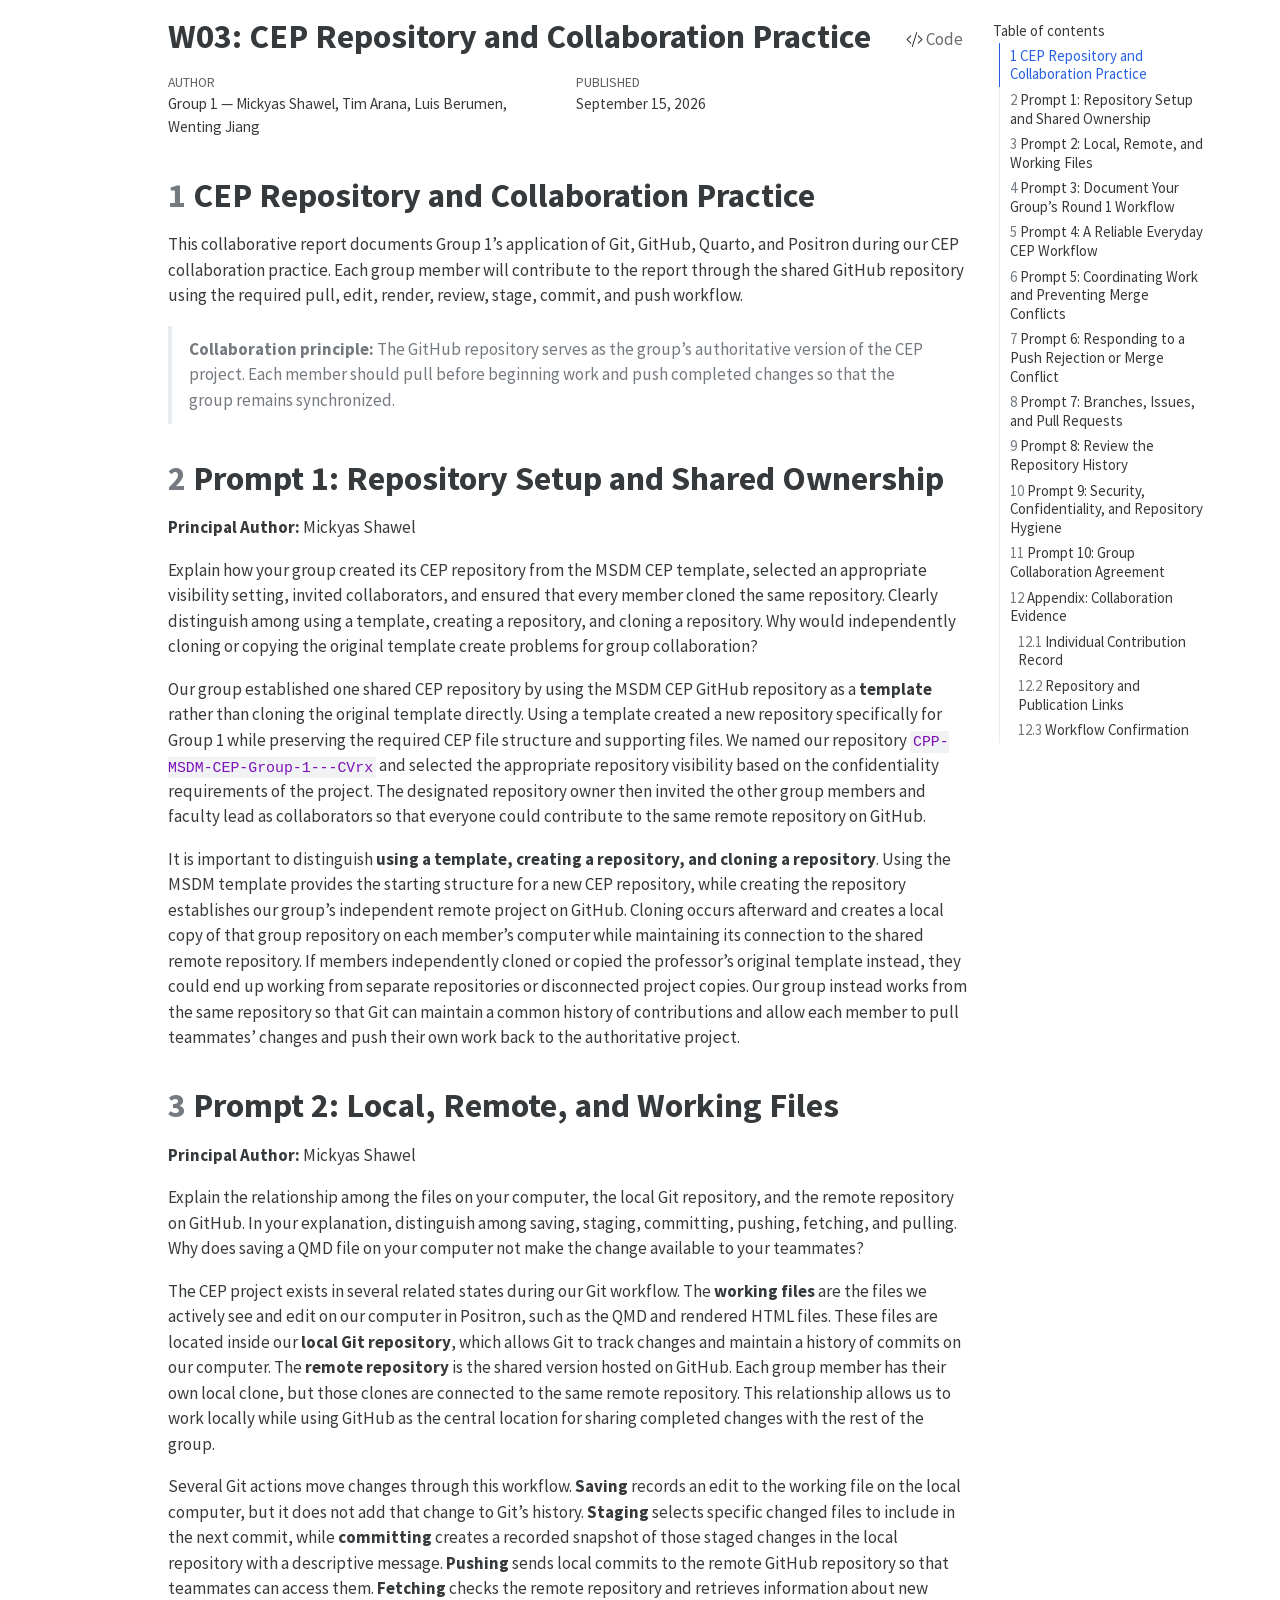
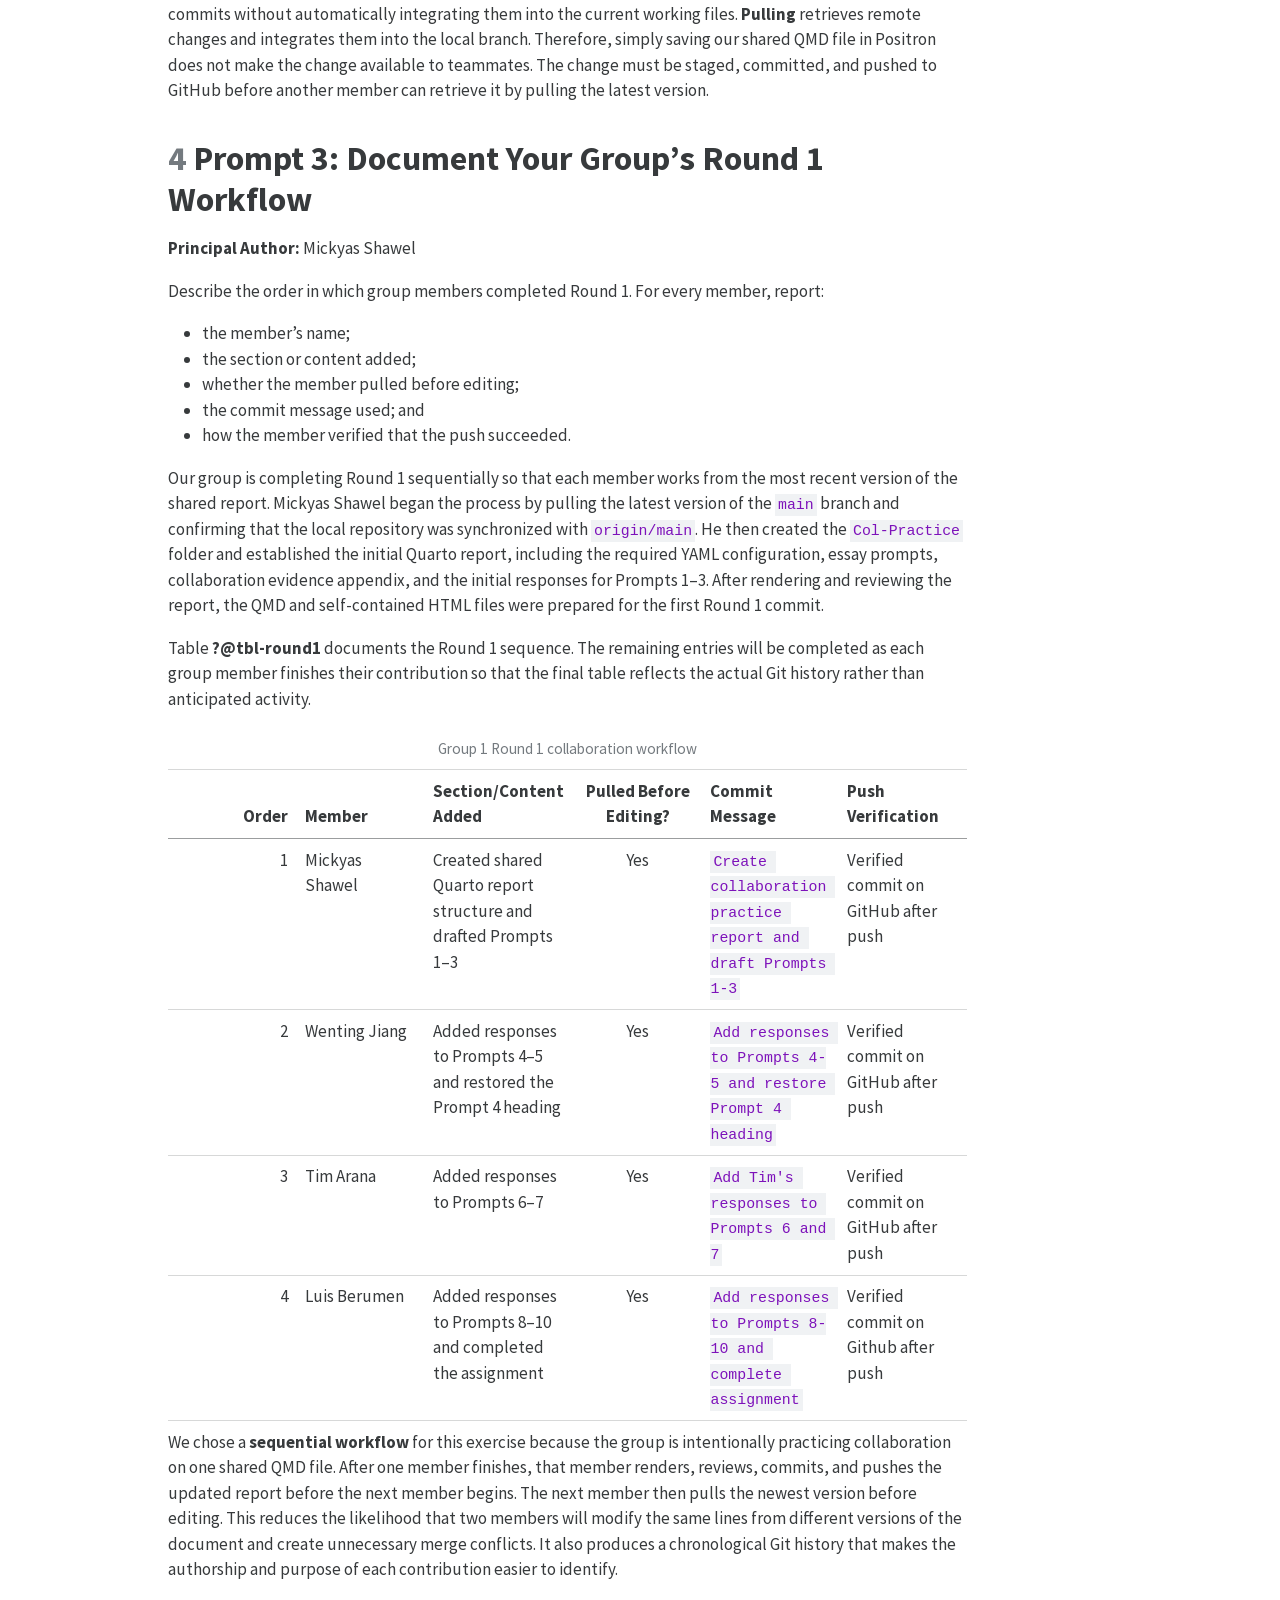
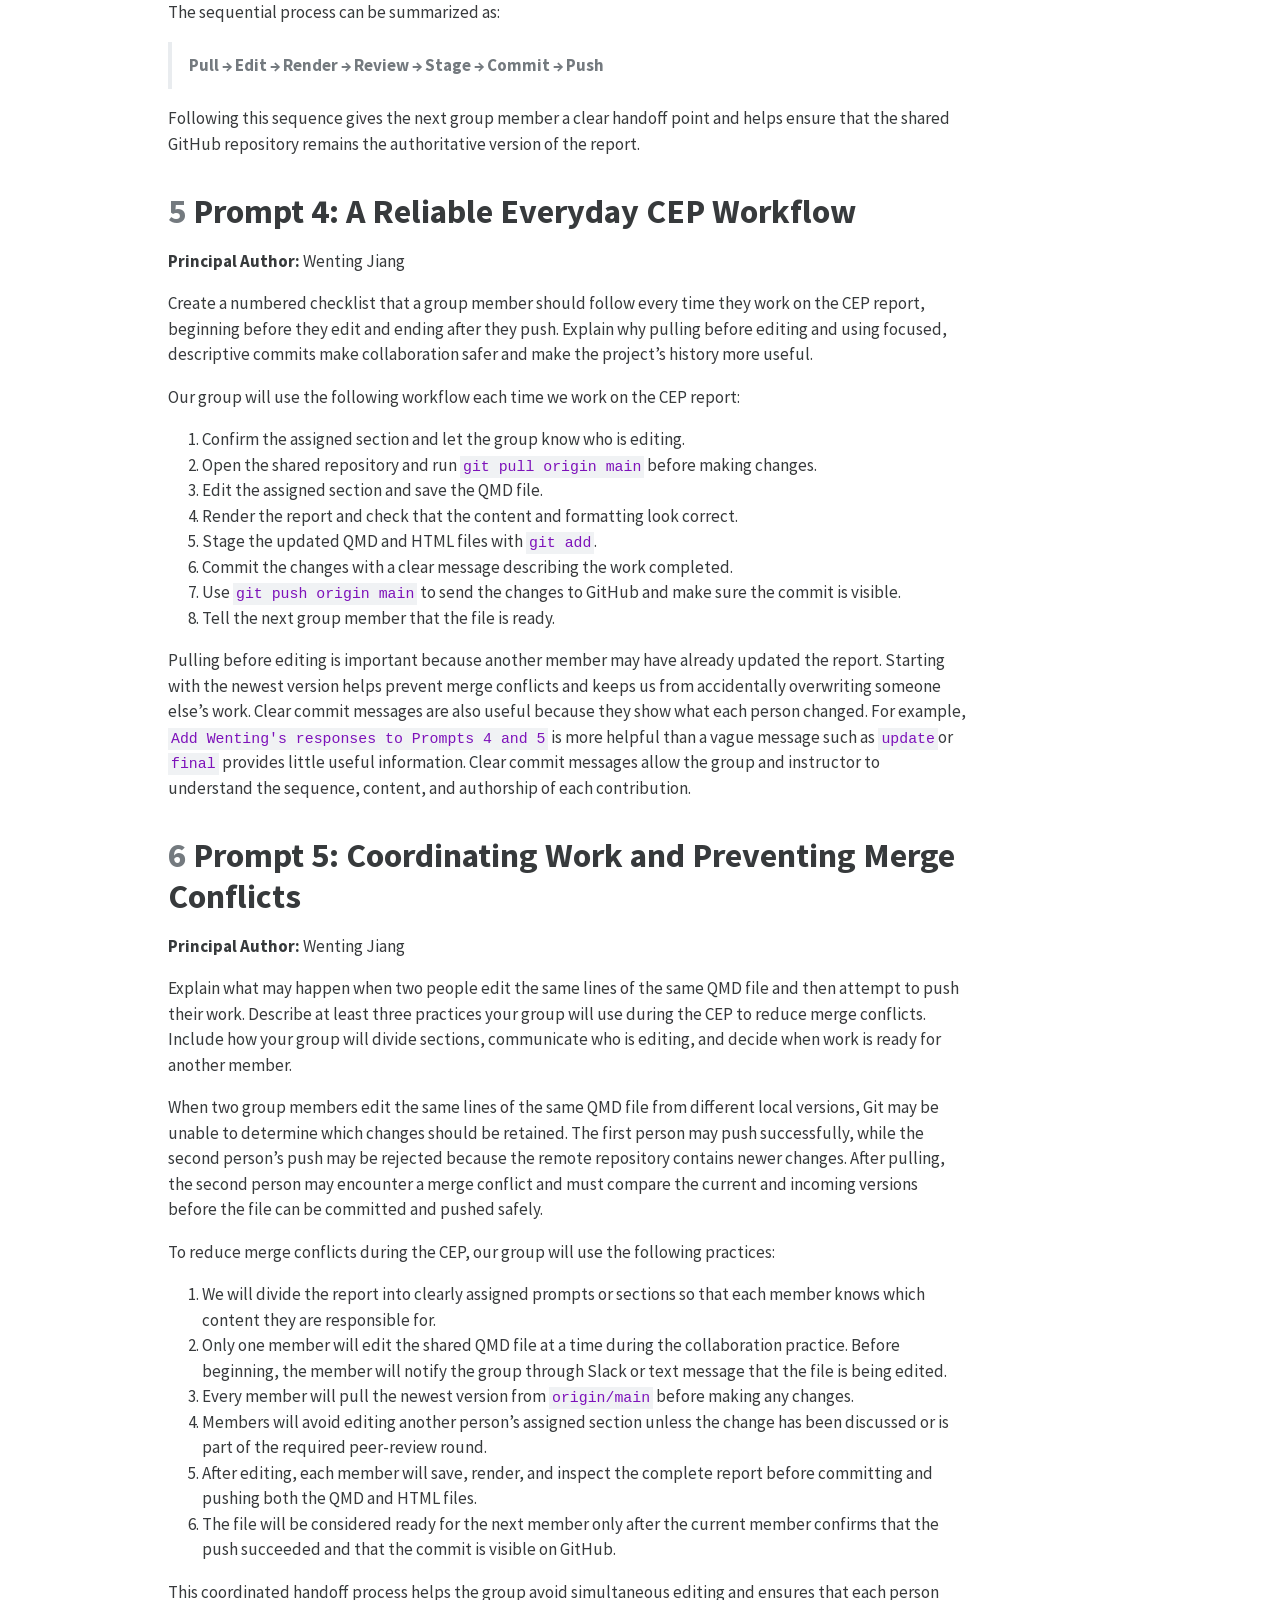
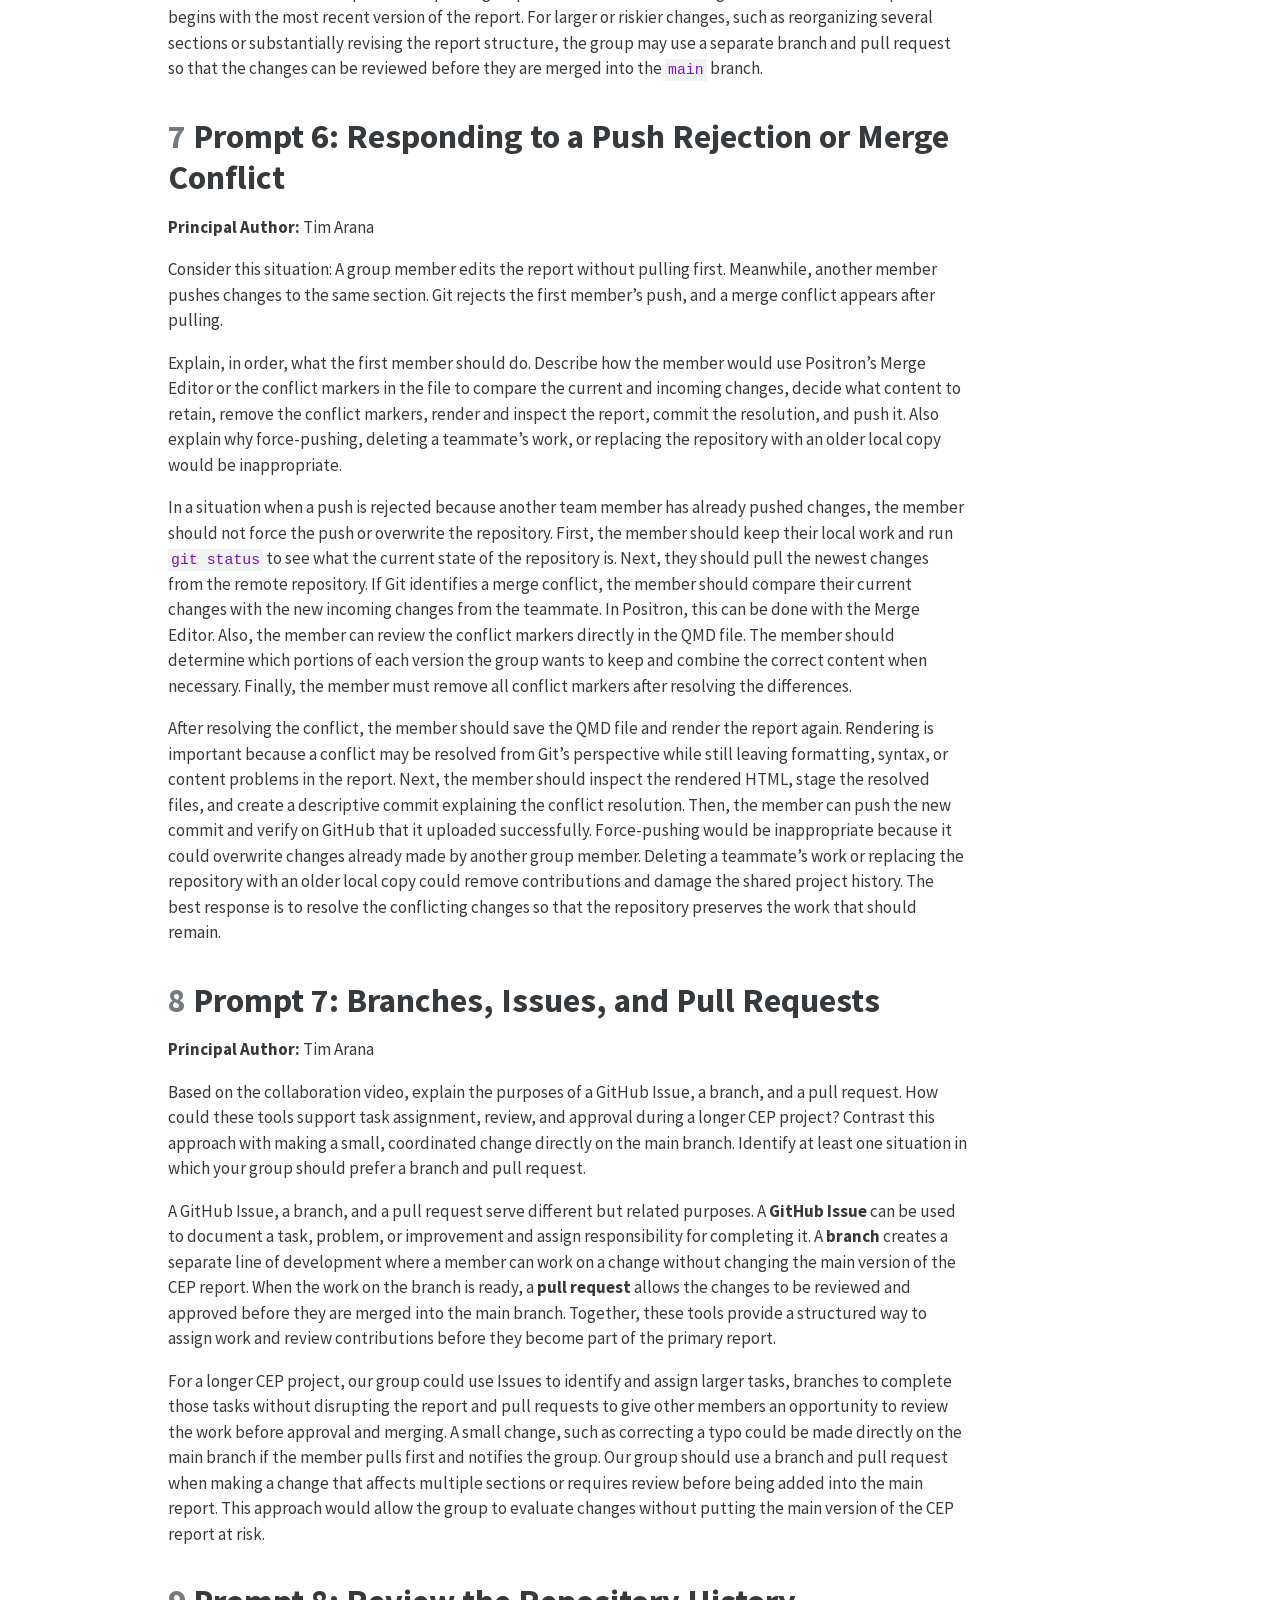
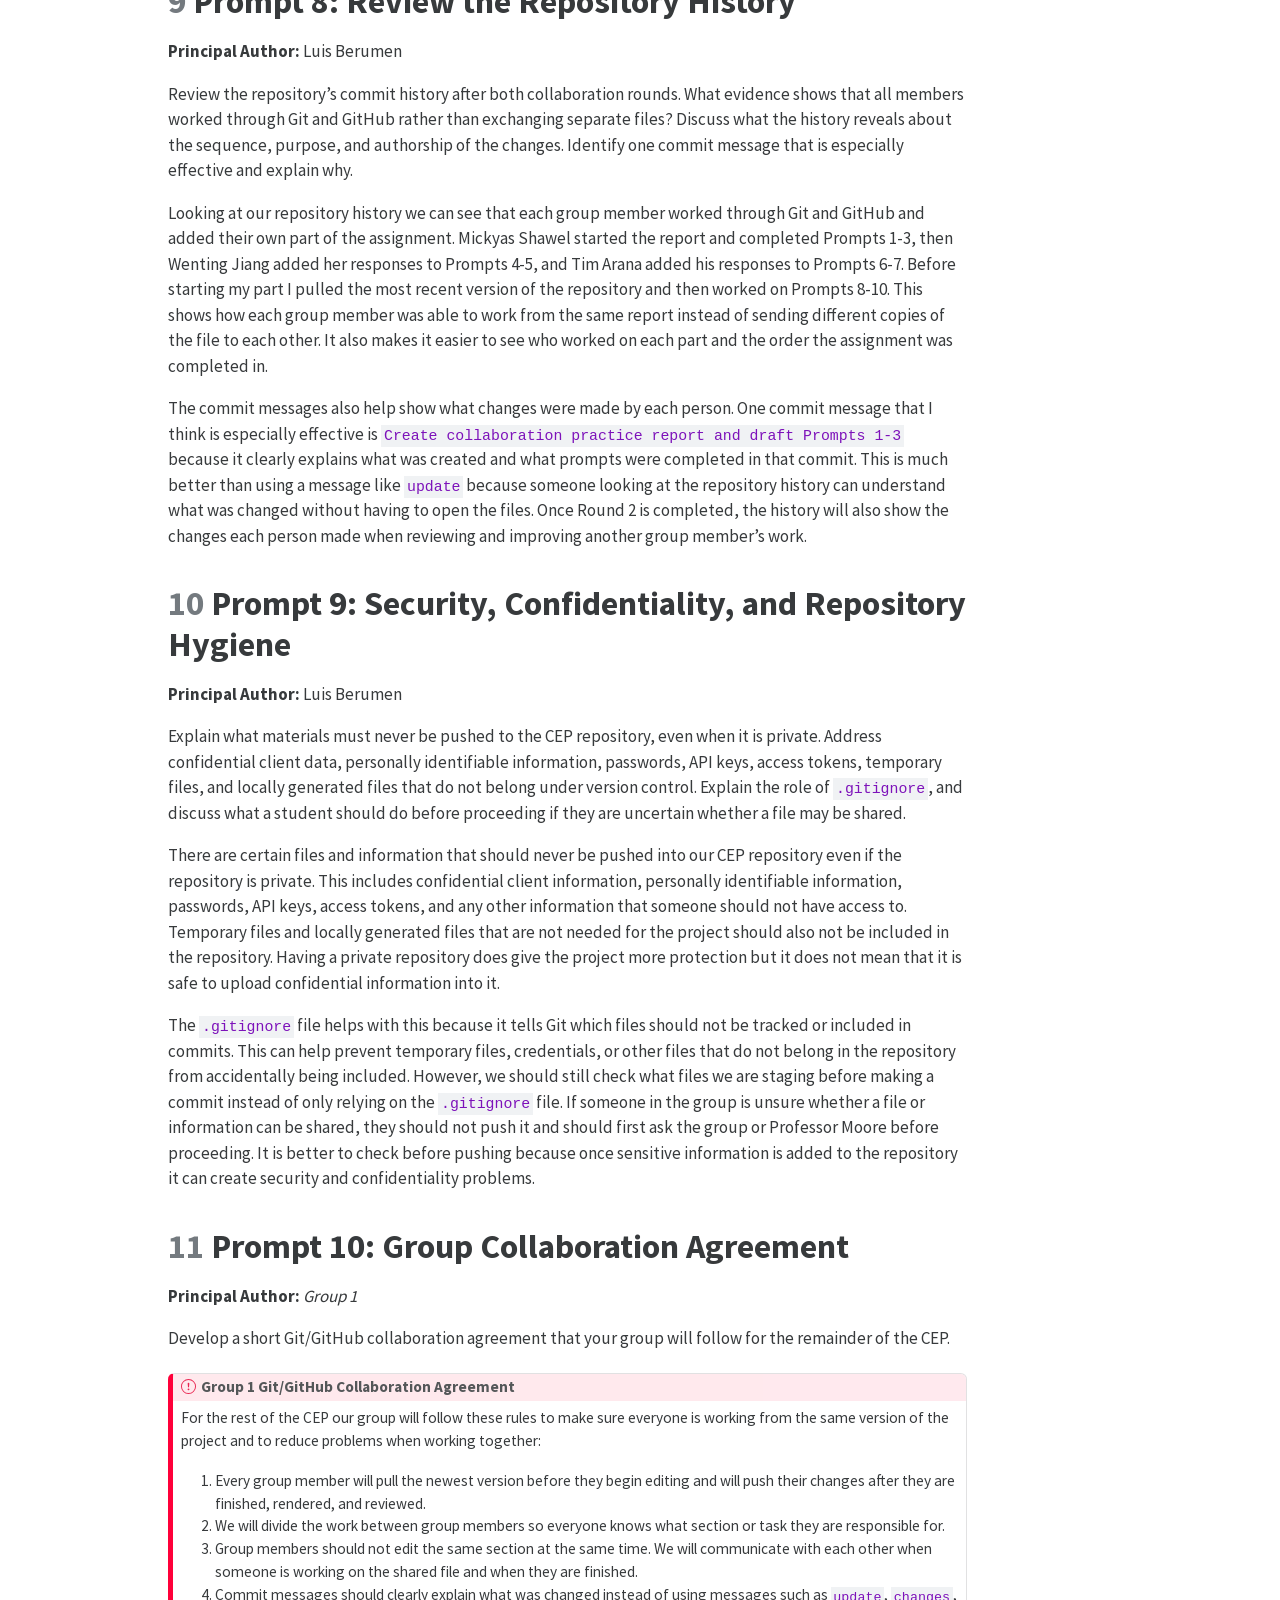
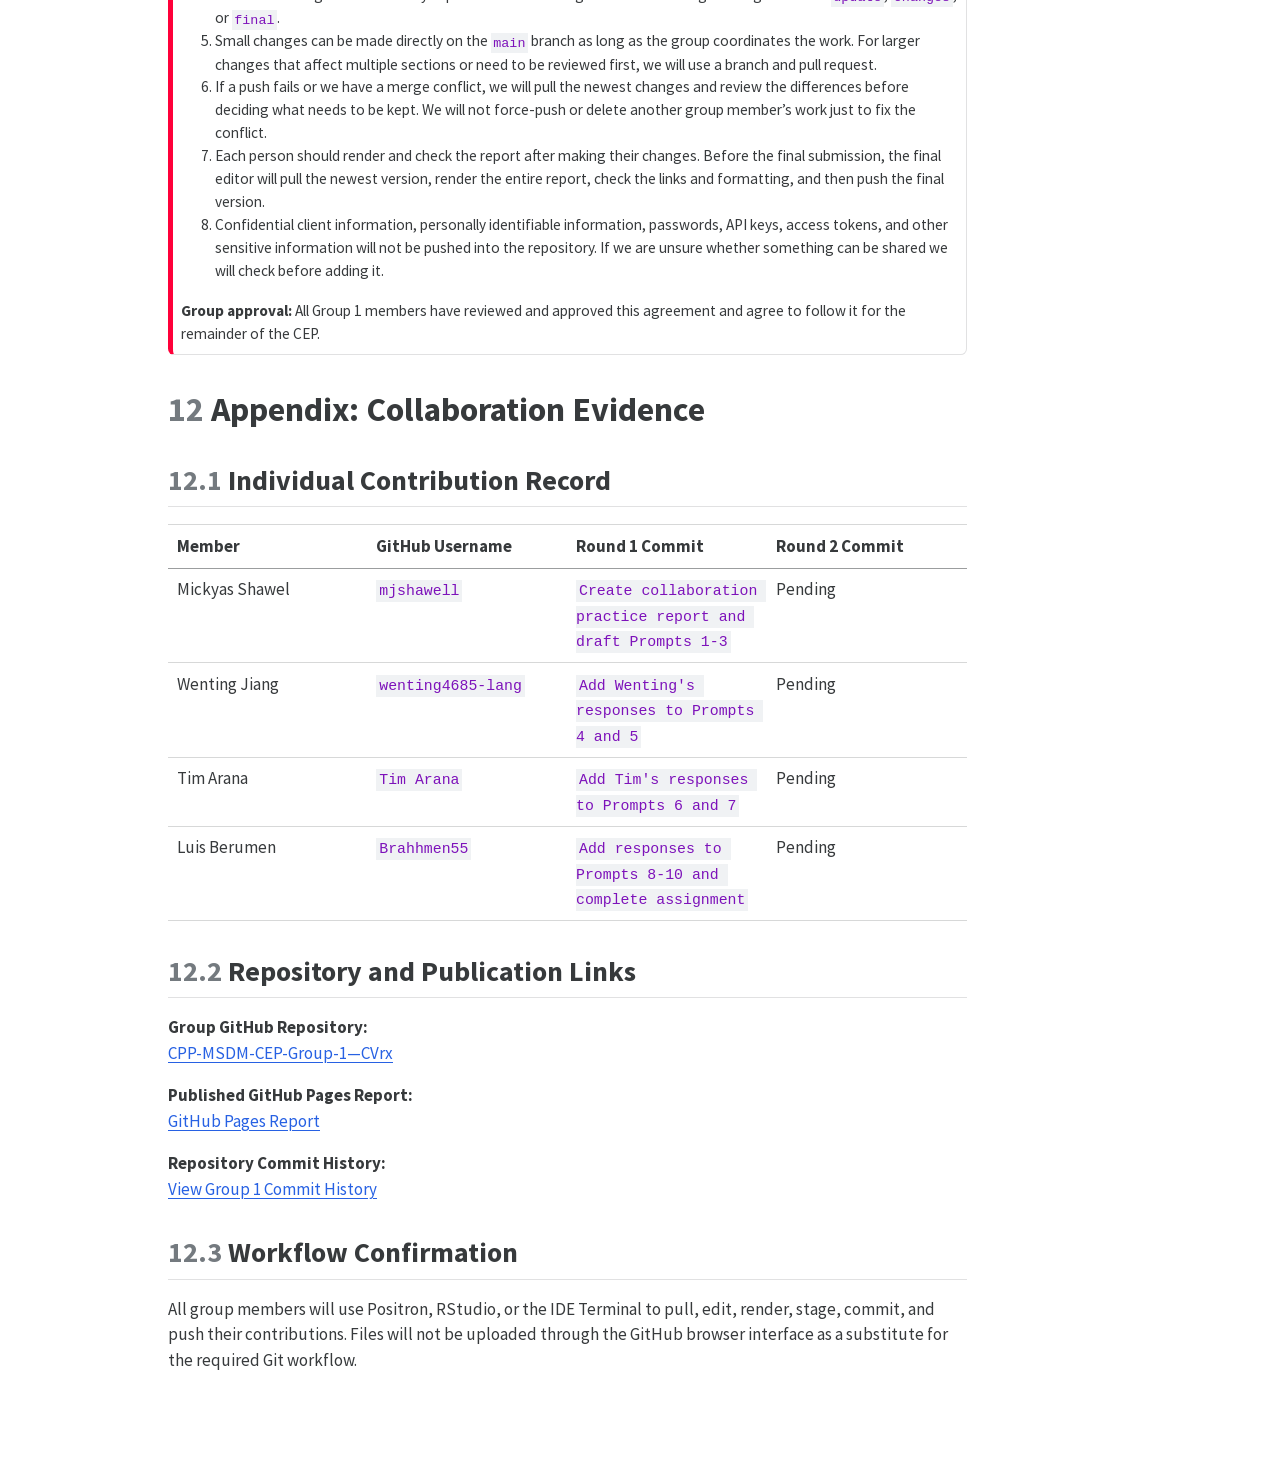
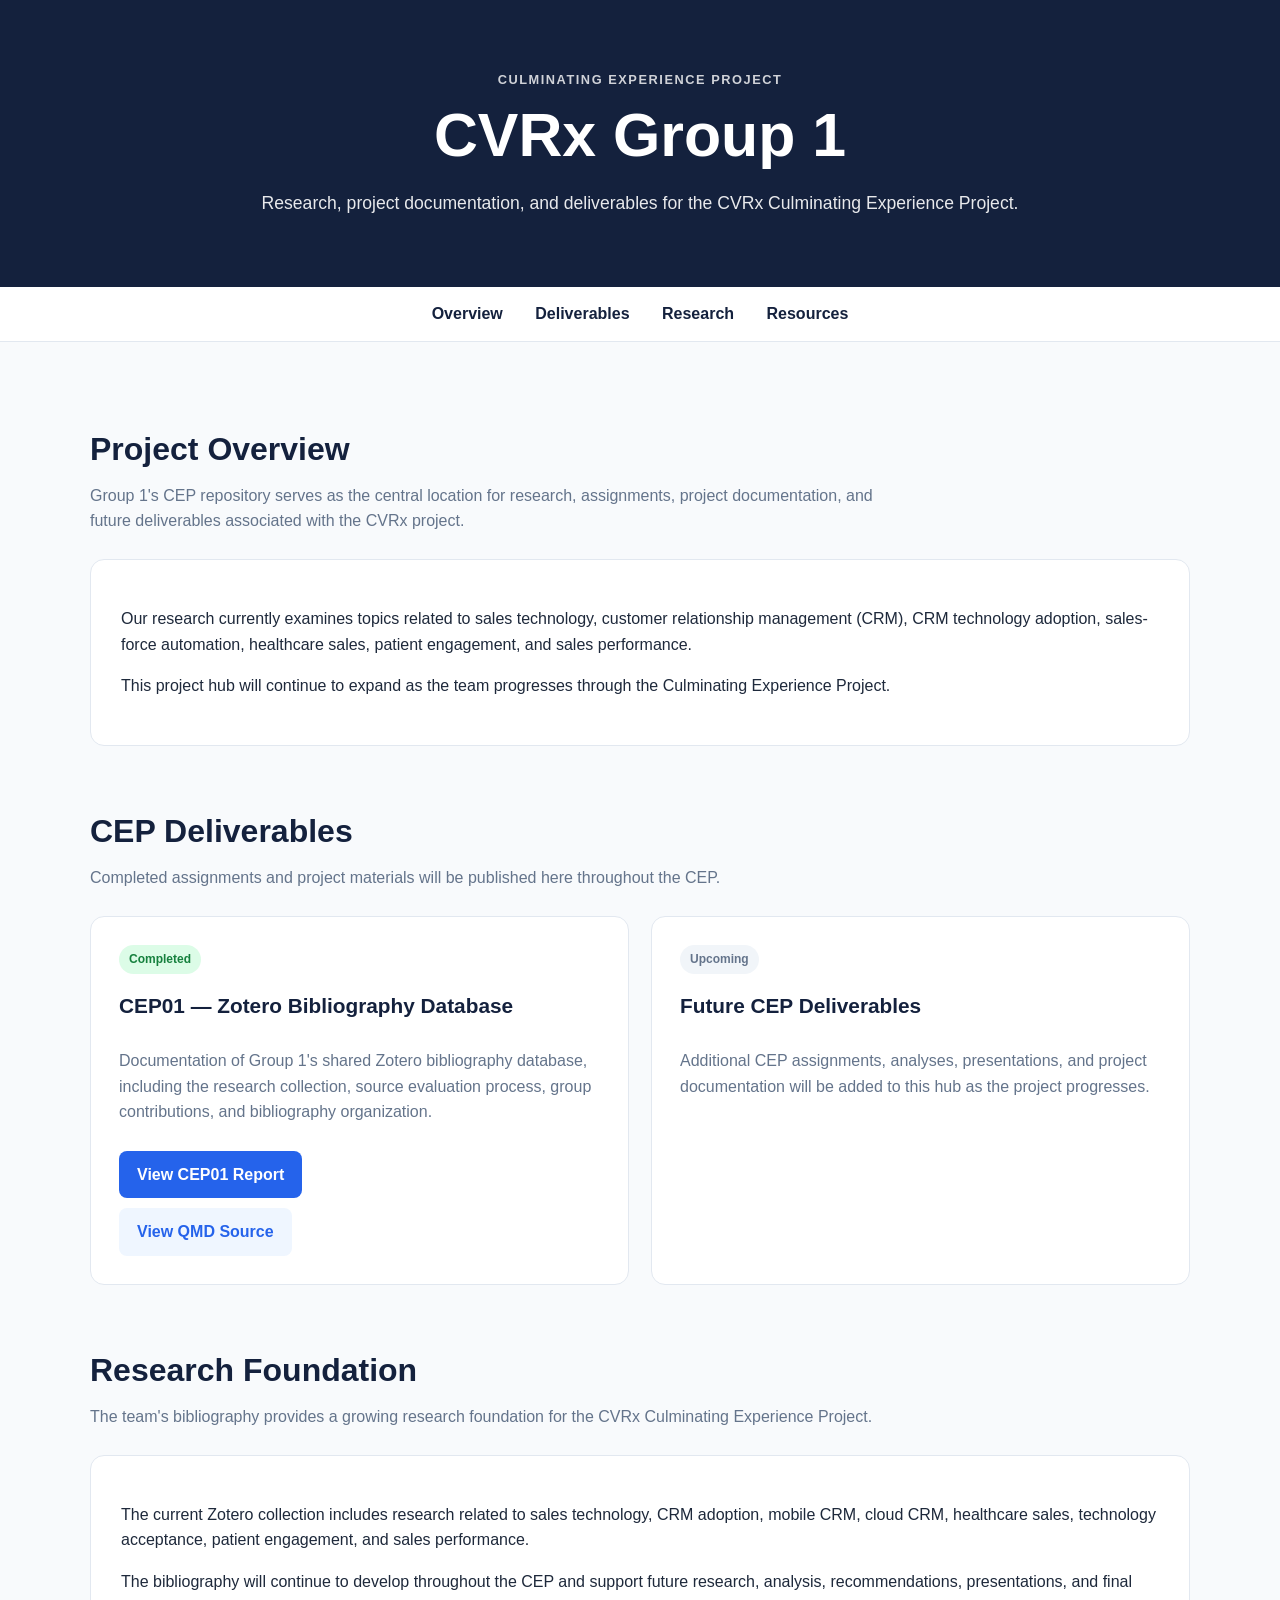
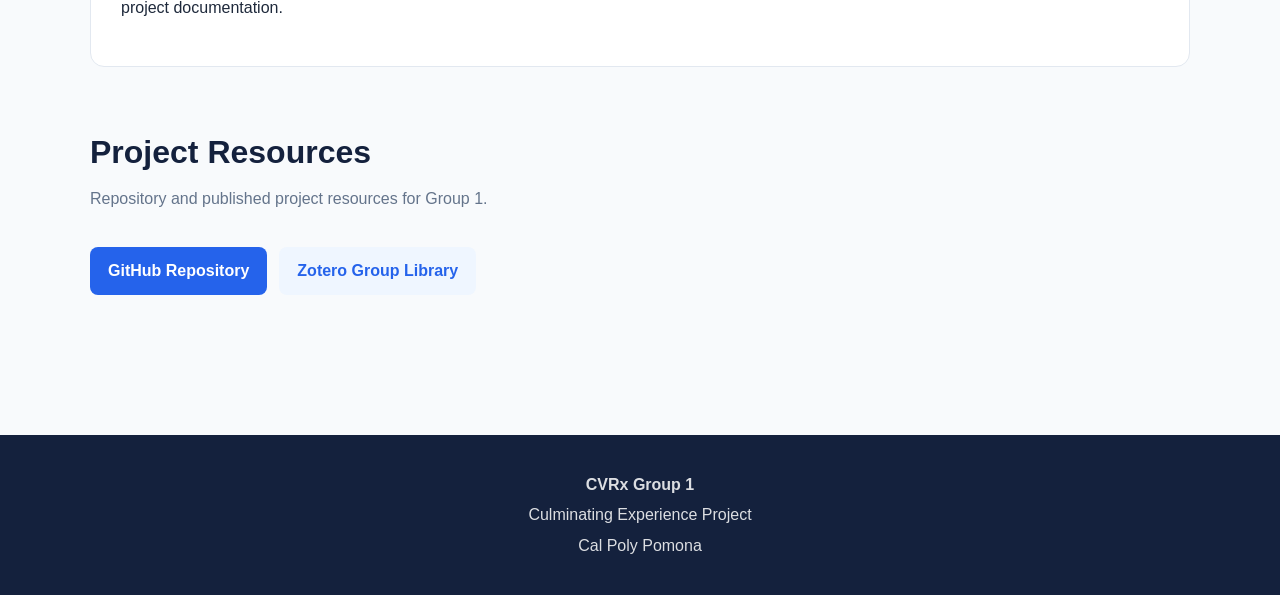
